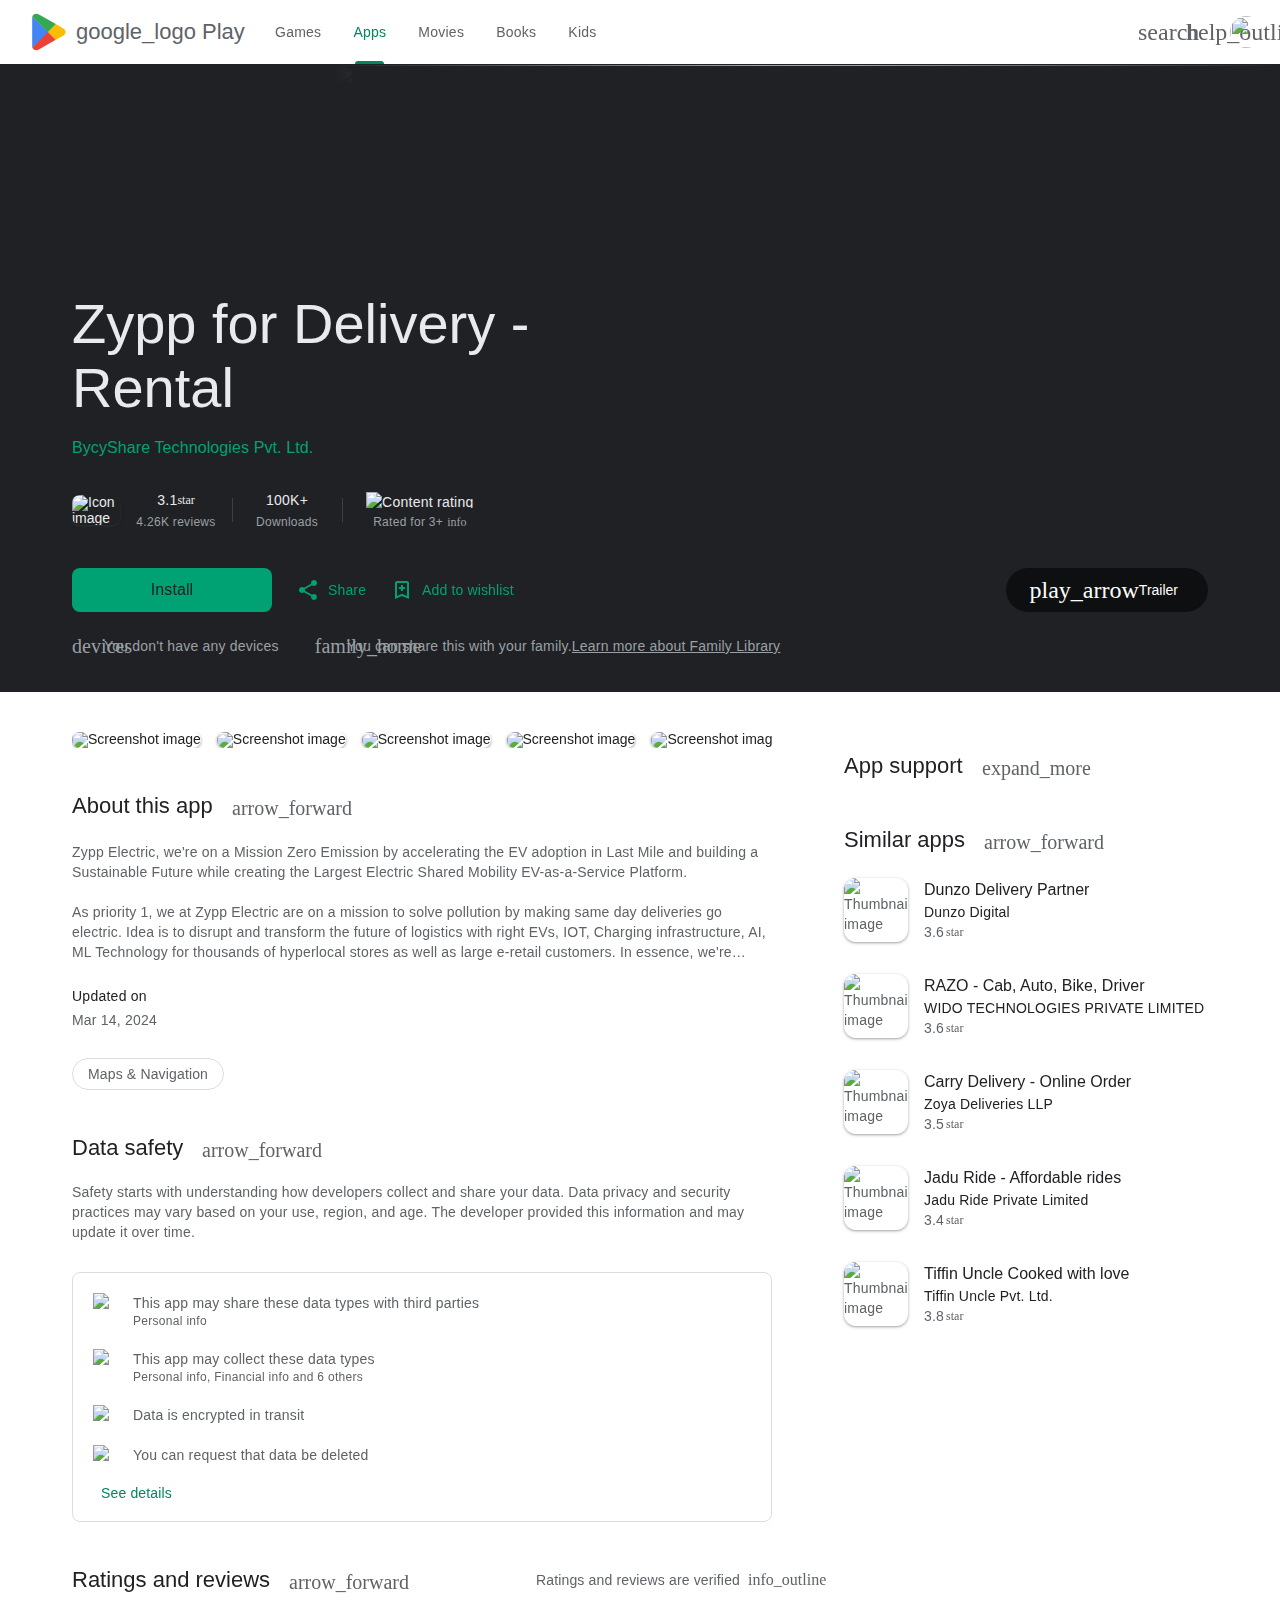
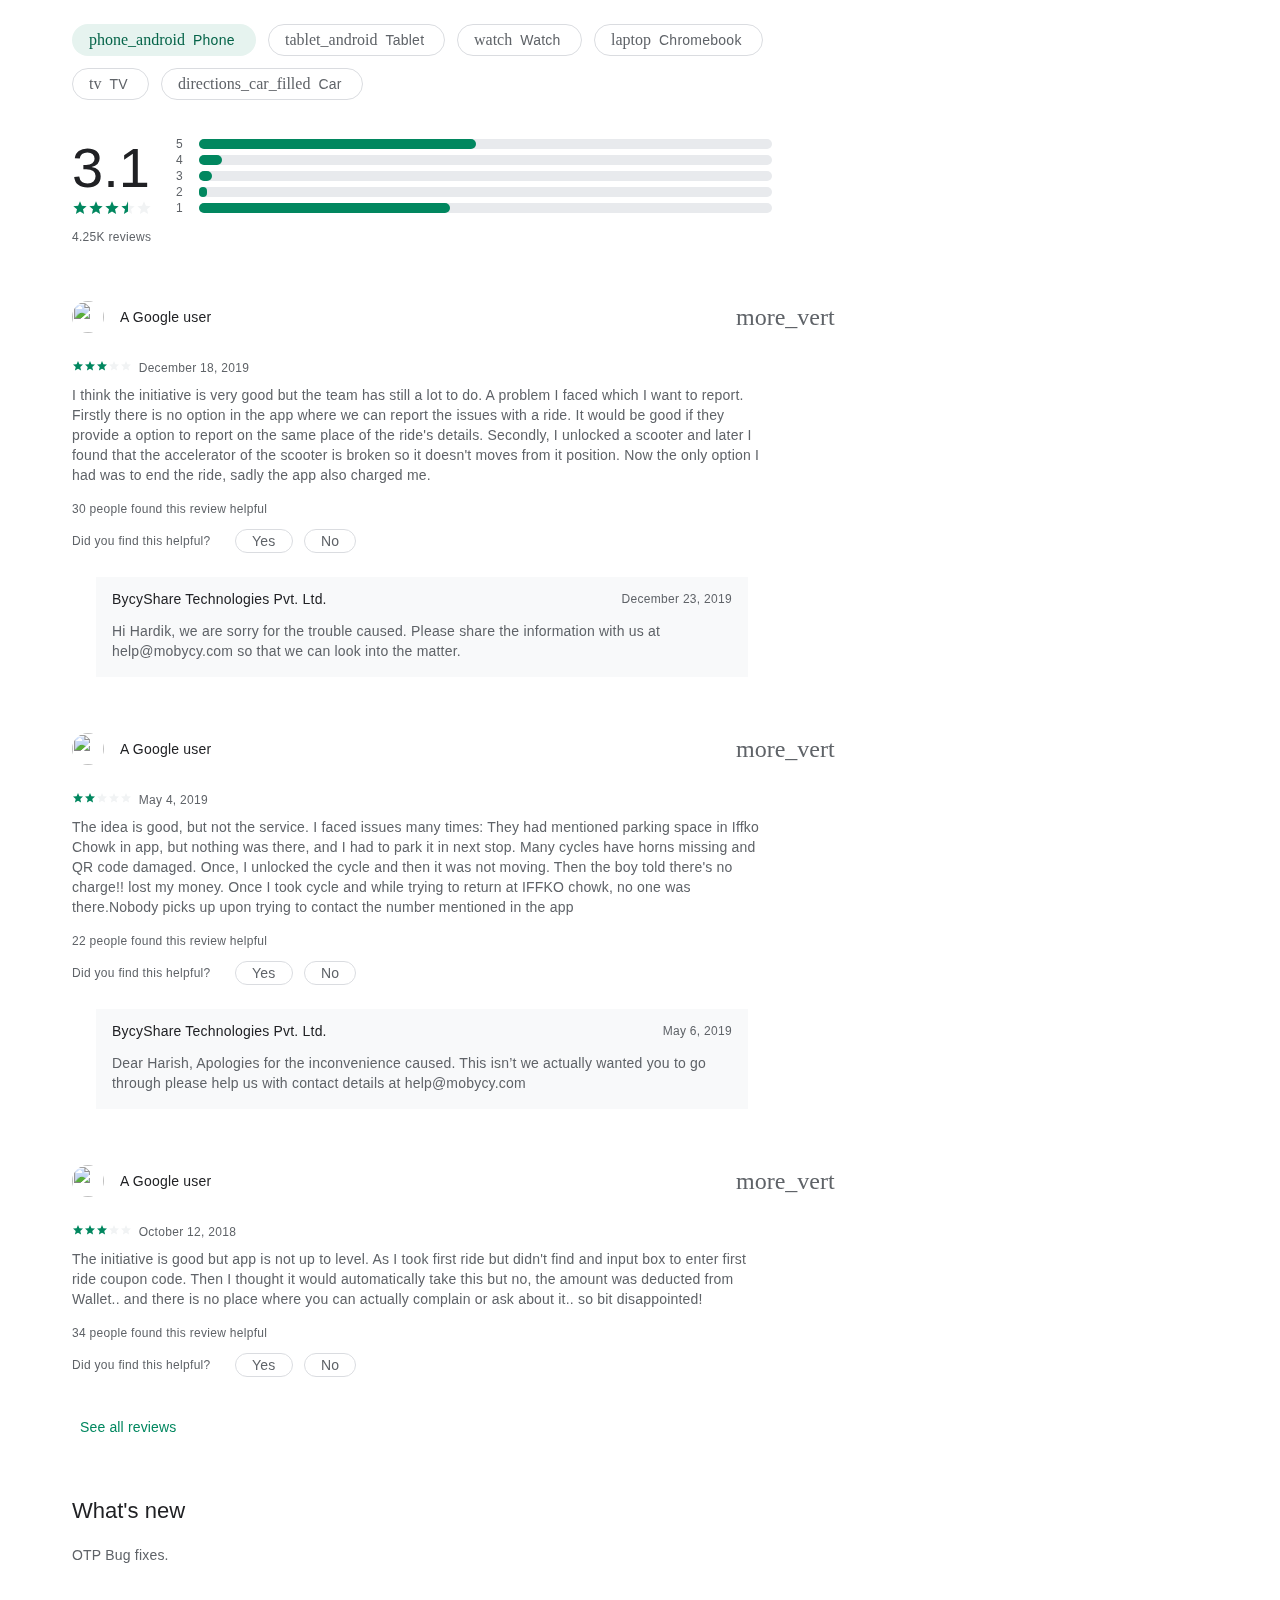
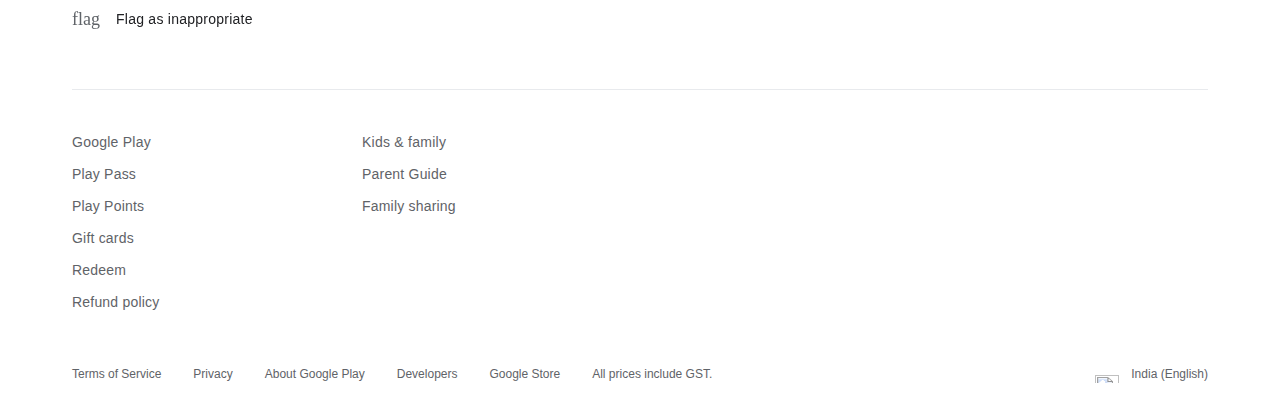
==== src/html/app.html @ de04dd95 "Everything but app" ====
<!doctype html><html lang="en" dir="ltr"><head><base href="https://play.google.com/"><meta name="referrer" content="origin"><meta name="viewport" content="width=device-width, initial-scale=1"><meta name="mobile-web-app-capable" content="yes"><meta name="apple-mobile-web-app-capable" content="yes"><meta name="google-site-verification" content="sBw2N8uateIzRr93vmFze5MF_35vMk5F1wG04L5JcJE"><meta name="google-site-verification" content="PJKdyVFC5jlu_l8Wo_hirJkhs1cmitmn44fgpOc3zFc"><link rel="search" href="/opensearch.xml" type="application/opensearchdescription+xml" title="Google Play"><link rel="shortcut icon" href="//www.gstatic.com/android/market_images/web/favicon_v3.ico"><script data-id="_gd" nonce="D7g25ZGy7Hga94529_ViwA">window.WIZ_global_data = {"AKEyDc":"%.@.[\"com.ncsoft.lineagem19\",\"com.ncsoft.lineage2m19\",\"com.ncsoft.bns2\",\"com.ncsoft.bns219\",\"com.ncsoft.lineage2mjp\",\"com.ncsoft.lineage2mtw\",\"com.ncsoft.lineagew\",\"com.ncsoft.lineage2mnu\",\"jp.co.ncjapan.janryumon\",\"jp.co.ncjapan.lineagem\",\"com.kakaogames.ares\",\"com.kakaogames.jpodin\",\"com.kakaogames.rom\",\"com.kakaogames.twodin\",\"com.miHoYo.bh3global\",\"com.miHoYo.bh3korea\",\"com.miHoYo.bh3oversea\",\"com.miHoYo.bh3rdJP\",\"com.miHoYo.bh3tw\",\"com.miHoYo.GenshinImpact\",\"com.sgra.dragon\",\"com.wemade.nightcrows\"]]","DMjf6c":true,"DpimGf":false,"EBQOHc":[],"EP1ykd":["/_/*","/covid19/exposurenotifications/select","/covid19/exposurenotifications/select/*","/exchange","/exchange/*","/store/ereview","/store/ereview/","/store/linkbuilder","/store/linkbuilder/","/store/movies/device","/store/movies/device/","/web/store/ereview","/web/store/ereview/","/web/store/linkbuilder","/web/store/linkbuilder/","/web/store/movies/device","/web/store/movies/device/"],"FdrFJe":"-7753889763738694820","G8C1sd":"%.@.[[true,null,1],null,[[null,[]]],null,null,null,null,[null,2],null,null,null,null,null,null,null,null,null,null,null,null,null,null,[1]],[null,[[null,[]]],null,null,[true]],[null,[[null,[]]],null,[true]],[null,[[null,[]]]],null,null,null,null,[[[null,[]]]],[[[null,[]]]]]","GWsdKe":"en","IjaTqd":"%.@.[\"addictive.bubble.shooter.merge.number.ball.puzzle\",\"air.Airship2\",\"air.EpicBattleFantasy5\",\"air.bg.lan.Monopoli\",\"air.br.com.buracopro.mobile\",\"air.br.com.cacheta.mobile\",\"air.br.com.chinchon.mobile\",\"air.br.com.domino.mobile\",\"air.br.com.megajogos.mobile\",\"air.br.com.parchis.mobile\",\"air.br.com.scala40.mobile\",\"air.br.com.sueca.mobile\",\"air.br.com.trucopro.mobile\",\"air.bwebmedia.ironingprincessdresses\",\"air.com.RustyLake.CubeEscapeBirthday\",\"air.com.RustyLake.CubeEscapeCase23\",\"air.com.RustyLake.CubeEscapeCollection\",\"air.com.RustyLake.CubeEscapeHarveysBox\",\"air.com.RustyLake.CubeEscapeParadox\",\"air.com.RustyLake.CubeEscapeSeasons\",\"air.com.RustyLake.CubeEscapeTheCave\",\"air.com.RustyLake.CubeEscapeTheatre\",\"air.com.RustyLake.SamsaraRoom\",\"air.com.aceviral.mutantfightingcup2\",\"air.com.and.games505.gemsofwar\",\"air.com.beachbumgammon\",\"air.com.buffalo_studios.newflashbingo\",\"air.com.come2play.backgammon\",\"air.com.darkdome.ghost.case\",\"air.com.darkdome.haunted.laia\",\"air.com.darkdome.unwanted.experiment\",\"air.com.dryginstudios.bioinc\",\"air.com.forteGames.svaraMobile\",\"air.com.gamebrain.hocus\",\"air.com.gamegos.mobile.cookingtale\",\"air.com.glidingdeer.bingodrivemobile\",\"air.com.kitchenscramble.goo\",\"air.com.mazniac.billie.zombie.attack\",\"air.com.mazniac.geraldine.return.witch\",\"air.com.mazniac.geraldine.small.door\",\"air.com.microcookinggames.miniburgers\",\"air.com.mmkgames.pisti\",\"air.com.neon.games.WBT\",\"air.com.noxgames.PuppetSoccer2014\",\"air.com.noxgames.PuppetSoccerChampions\",\"air.com.pipastudios.release.praiabingo\",\"air.com.pixelfederation.diggy\",\"air.com.playtika.slotomania\",\"air.com.qublix.forestrescue\",\"air.com.remivision.DreamlandStory\",\"air.com.shubi.LearnCNLW.english\",\"air.com.technotal.shinobiwarfare\",\"air.com.tutotoons.app.babyjungleanimalhairsalon.free\",\"air.com.tutotoons.app.powergirlssupercity.free\",\"air.com.tutotoons.app.sweetbabygirlchristmas2.free\",\"air.com.winkypinky.DragonEggsSurprise\",\"air.elbuhoboo.app\",\"air.jp.ne.hap.mom\",\"air.jp.ne.hap.purin\",\"air.mobi.mazniac.jig.ibai.saw.trap\",\"and.dinlygo.tripletile3d\",\"and.lihuhu.MTBall\",\"and.lihuhu.mahjong3d\",\"and.matchgames.matchtripletile\",\"and.matchgames.parking3d\",\"and.matchgames.zenblossom\",\"and.voxelcube.matchblock3d\",\"app.fourequalsten.fourequalsten_app\",\"app.fxroyalepro.com\",\"app.superkickoff\",\"apps.r.twothousandfortyeight\",\"art.color.planet.jigsaw.puzzle.online.free\",\"art.color.planet.paint.by.number.game.puzzle.free\",\"ata.kraken.singlecity\",\"au.com.metro.DumbWaysToDraw\",\"backgammon.classic.free.online.live.gamao\",\"balita.co.happykidsgame\",\"ball.color.racing.dancing.road.music.free\",\"ball.sort.water.color.hoop.stack.puzzle\",\"balls.arcadegame.bricks.breaker.stack.blast.ballz\",\"balls.arcademaker.bricks.breaker.brounce.ballz\",\"balls.arcademaker.bricks.breaker.brounce.ballz.puzzle\",\"balls.bricks.breaker.galaxy.shooter.striker\",\"balls.glow.bricks.breaker.bounce.ballz.crush.quest\",\"balls.glow.bricks.breaker.brounce.ballz.puzzle.free\",\"bazingagames.plato.ludo.esmfamil.mafia\",\"bg.xssoftware.ladypopular.fashionarena\",\"bibi.pet.games.abc\",\"bibi.pet.games.explorer.home\",\"billiards.shooting.ball.games\",\"bird.sort.puzzle.color.brain.sorting.animal.relax\",\"biz.arrowstar.funnyfood2\",\"biz.arrowstar.funnyfood4\",\"biz.arrowstar.funnyfooddressup\",\"block.jewel.game.classic\",\"block.puzzle.free.block.puzzle.wood\",\"block99.free.sudoku.puzzle.iq.test.game\",\"blockpuzzle.block.mergeblock.puzzle.tetri.numpuz\",\"blockpuzzle.jewel.diamond.puzzlegames\",\"blockpuzzle.jewel.puzzlegames\",\"blockpuzzle.jewelgames.jewelslegend\",\"blockpuzzle.wood.legend.jewel\",\"bold.card.tripeak.island.adventure.solitaire.klondike\",\"boomport.topwar\",\"bounce.Lifting.RainBow\",\"bounce.superbros.adventure.world\",\"bowling.master.club.free.android\",\"boys.coloring.book.painting.games\",\"bp.free.puzzle.game.mahjong.onet\",\"br.com.tapps.logicpic\",\"br.com.tapps.myicecreamtruck\",\"brownmonster.app.game.rushrallyremastereddemo\",\"bubble.shoot.bubbles.game.saga.world\",\"bubble.shoot.fruit.splash.game2\",\"bubble.shooter.pop.games.pet.rescue\",\"bubble.shooter.pop.puzzle.game\",\"bubbles.blaze\",\"bubbles.superme\",\"bubbleshooter.classic\",\"bubbleshooter.pb\",\"bubbleshooter.pop\",\"bubbleshooter.space\",\"bwebmedia.CookingGamesChef\",\"bwebmedia.puppys.first.caring.at.grooming.salon\",\"by.RedTower.a4horror\",\"by.alfasoft.HeavyTrucksWoodenPuzzles\",\"by.alfasoft.HolidayJigsawPuzzles\",\"by.dls.sunnybunnies.coloringbook\",\"by.redtower.A4aquaPrint\",\"by.vostraw.game.ru.keyboard\",\"ca.hyperhippo.adventureages\",\"ca.lbcstudios.hempire\",\"ca.roofdog.fishing\",\"ca.roofdog.pm3\",\"cafe.games.toddlers.and.kids\",\"car.games.toddlers.and.kids\",\"car.parking.games.master.jam.puzzle\",\"cards.game.solitaire.spider\",\"carnival.fair.food\",\"casino.games.slot.machines.free\",\"casual.match3.restaurant.town.matching.chef.quest\",\"casual.match3.theme.parks.puzzles\",\"cc.LionStudios.IdleFactory\",\"cc.bubble.adventure\",\"cc.lionstudios.mergelife\",\"checkers.online.board.games\",\"chessfriends.online.chess\",\"christmas.santa.match3.puzzle\",\"classic.bubble.shooter.game.bubbletower.legend\",\"classic.card.solitaire.pgmaker\",\"classic.klondike.solitaire.cardgame.patience.lite\",\"classic.wood.puzzle.games.blockpuzzle.free\",\"co.imba.archero\",\"co.northplay.ConductTHIS\",\"co.palang.QuizOfKingss\",\"co.tamatem.tarneeb\",\"co.touchapps.makeup_girls.lite\",\"co.uk.wixgames.ducklifeadventure\",\"color.hoop.stack.sort.puzzle\",\"color.sketch.art.puzzle\",\"com.ALPAKids.Hindi\",\"com.ALPAKids.Ukraine\",\"com.AkhirPekan.TotallyNotAccurateBattleSimulator\",\"com.Appgeneration.Sudoku\",\"com.ArtInGames.AirAttack2f\",\"com.BRAEVE.cafeterrace.google\",\"com.BRAEVE.secretmagicstory.google\",\"com.BS_Pias.twentynine\",\"com.BUNKERim.DC\",\"com.BeanstarGamesInc.WordGames\",\"com.Beelabs.qrf.kj3\",\"com.BigVillageStudio.PolygonDrift\",\"com.Bingo.MatchGame\",\"com.BlueShark.gp.MZombies\",\"com.Boomware.CafePanic\",\"com.Boomware.CinemaPanic2\",\"com.Borame.rainroom2.global\",\"com.Bow3.TheClaw\",\"com.BrainLadder.AmirzaGP\",\"com.BrainseedFactory.Typoman\",\"com.CherryPopGames.PoolNationClash\",\"com.CoinGame.CoinPusher\",\"com.ColdHours.IdleMiner\",\"com.CompilationKingdom.GolfKnight\",\"com.CoolAwesomeFun.KidsRacing\",\"com.CryptoGrounds.IdleResearch\",\"com.CubeCubeSports.Cubic234PlayerGames\",\"com.CybertaleProductions.UrbanDrugEmpire\",\"com.DCZT.AntistressAppRelaxationGames\",\"com.DDreamgames.Hoosegow\",\"com.DMAP.Ting\",\"com.DefaultCompany.FootballStriker\",\"com.DifLabs.Differences\",\"com.Dominoes.MyDominoGame\",\"com.Duotai.TileCrushMaster\",\"com.EducaGames.DinoTim\",\"com.Edugamus.CityPatrol\",\"com.Edujoy.supermarket\",\"com.Enixan.Homestead\",\"com.EternalStudio.GrassMaster\",\"com.EvoTApps.GameOfEvolution\",\"com.F4ntomGames.GeometryJump3D\",\"com.FDGEntertainment.BananaKongBlast.gp\",\"com.FDGEntertainment.CoverOrange1.gp\",\"com.FDGEntertainment.CoverOrange2.gp\",\"com.Flanne.MinutesTillDawn.roguelike.shooting.fr.gp\",\"com.FlorianVanStrien.circloO_2\",\"com.FlutterBeamStd.PocketZone\",\"com.FortuneMine.CuisineMaster\",\"com.Frasinapp.waterfountain\",\"com.FryosStudios.Ratio\",\"com.GCenter.Defense.Legend3\",\"com.GMA.Ball.Sort.Puzzle\",\"com.GameValleyStudios.Extremesmashracing\",\"com.GameiFun.PragnantMomTwinsbabycare\",\"com.GaramDev.com.unity.stickmangladiator.mobile2D\",\"com.GeorgeBatchelor.BirdAlone\",\"com.Ghoulkiss.MonsterGirlMaker2\",\"com.GlowUpGames.HellaFancy\",\"com.HT93Studio.AnimalConnect\",\"com.HT93Studio.BlockSlide\",\"com.HT93Studio.ClassicPuzzle\",\"com.HangXunSpace.combinechess\",\"com.HaugLand.AirportPRG\",\"com.Heyworks.PocketTroopsVK\",\"com.Hippo.GoodMorning\",\"com.Hippo.XmasCalendar2\",\"com.HomeNetGames.HexHeroes\",\"com.HomeNetGames.Pirates2\",\"com.HomeNetGames.Shogun\",\"com.HomeNetGames.ZombieDefense\",\"com.IcaGames.Guatoca\",\"com.IdleFriday.Automatoys\",\"com.IvanKovalov.quadline.android\",\"com.JAKEL33T.ORE\",\"com.JESoftware.LastHopeTD\",\"com.JFH.EmojiQuizFootball\",\"com.JFH.GuessTheFootballTeam\",\"com.JamieParish.TheWanderer\",\"com.JetToast.BlockyFarm\",\"com.Jiffycrew.LostPages\",\"com.JindoBlu.Antistress\",\"com.JindoBlu.FourPlayers\",\"com.JoseVarela.DominenEspaol\",\"com.KachsonDev.KicktheKarlson\",\"com.KidsGames.SuperHippo\",\"com.KonsoleKingz.BlackSpades\",\"com.KyuzanInc.Eggrypt\",\"com.LoopGames.Blast\",\"com.LoopGames.Domino\",\"com.LoopGames.Freecell\",\"com.LoopGames.Hexa\",\"com.LoopGames.Solitaire\",\"com.LoopGames.Yatzy\",\"com.LoopGames.game2048\",\"com.Love.Story.Games.ChatLinx\",\"com.Love.Story.Games.Kissed.Billionaire\",\"com.MadoGames.MoonStory\",\"com.MaqnaInteractive.MussoumanoGame\",\"com.MarsalBermain.Baby.Games.Kids.Learning.Animal\",\"com.MatchPuzzle.Tile.CashGameRewards.WinMoney\",\"com.MobileSportsTime.MiniGolfEldoradoGolfCourse\",\"com.MoneyBingo.LuckyRewards.CashGame.BigWinner\",\"com.NNGames.starchef_2\",\"com.Nanali.ForestIsland\",\"com.NikSanTech.FireDots3D\",\"com.Nussygame.Buriedbornes\",\"com.OOZOOGORAE.CharacterLife\",\"com.OOZOOGORAE.CharacterMaker\",\"com.Oryugen.WorldOfPrandisBeta\",\"com.OsOs.TinyArchers\",\"com.Owings.ArrowWar\",\"com.PSVStudio.BarboskinsCooking\",\"com.PSVStudio.BarboskinsInTheSupermarket\",\"com.PSVStudio.BirthdayParty\",\"com.PSVStudio.HippoRailwayStation\",\"com.PSVStudio.Pooches.dentist\",\"com.PalmConceptStudio.Rabia\",\"com.ParallelSpace.Cerberus\",\"com.PepiPlay.PepiHospital\",\"com.PepiPlay.PepiShopping\",\"com.Per.DiscGolf\",\"com.Pictiviagaming.KidsAlefba\",\"com.PoxelStudios.DudeTheftAuto\",\"com.PrimeStudio.Match3DMasterMatchingLoot\",\"com.PuzzleConnect.ConnectAnimalClassic\",\"com.PuzzlePoint.Tropicmania\",\"com.QmzApps.LifeStory\",\"com.RastleksGames.MergeFighters\",\"com.ReturnTrue.DC2\",\"com.RocketGames.ClassicSlots\",\"com.Romanbard.Jumo\",\"com.SNG.Pool.Billiard\",\"com.SNG.Solitaire.Free\",\"com.Scordisc.TopFashionStyleDesigner\",\"com.Seriously.BestFiends\",\"com.ShondurasInc.AdleysPlaySpace\",\"com.ShondurasInc.UnicornCatch\",\"com.ShortCircuitStudio.TeenyTinyTown\",\"com.SimpleBitStudios.TrenchWarfare1917\",\"com.SimplePlay.SimpleDomino\",\"com.SolidAppsInc.LipstickMakeupGame\",\"com.SomaStudio.RouletteDentistCroco\",\"com.SortingBall.ColorBallSortPuzzle\",\"com.StellarWind.StellarWindIdle\",\"com.StudioPango.StoryTime\",\"com.SwellGames.IdleMonsterTDEvolved\",\"com.TanApps.FindTheDifferences500_2\",\"com.TapTapTales.Octonauts\",\"com.TechTreeGames.IdleBrickBreaker\",\"com.TechTreeGames.Wordle\",\"com.TeletowerStudios.LumberjackChallenge\",\"com.TendaGames.NewNinjaRaidenRevenge\",\"com.TikGames.DominoMaster\",\"com.TiniGame.UnblockPuzzleSudoku\",\"com.TironiumTech.IdlePlanetMiner\",\"com.TopPuzzleGame.BlockPuzzleClassic\",\"com.Transport.Idle\",\"com.TreetopCrew.EarthInc\",\"com.TreetopCrew.VirtualBeggar\",\"com.TrofyGames.DroneAttackSRP\",\"com.TwoPlayerGames.MindGames\",\"com.UliaFisher.SmartKid\",\"com.VKGames.LGBTFlags\",\"com.VRStudio.catchup\",\"com.WildSoda.MineSurvival\",\"com.WildWorks.AnimalJamPlayWild\",\"com.YazeedSabilDesigns.Hareeg\",\"com.YoStarEN.Arknights\",\"com.YoStarJP.Arknights\",\"com.YoStarKR.Arknights\",\"com.YovoGames.Wedding\",\"com.YovoGames.babyCare2\",\"com.YovoGames.build\",\"com.YovoGames.burger\",\"com.YovoGames.carRepair5\",\"com.YovoGames.carWash11\",\"com.YovoGames.carWash9\",\"com.YovoGames.carwash4\",\"com.YovoGames.dentist3\",\"com.YovoGames.doctorVet\",\"com.YovoGames.dressUp\",\"com.YovoGames.farm5\",\"com.YovoGames.hair5\",\"com.YovoGames.kidsBus\",\"com.YovoGames.kindergarten3\",\"com.YovoGames.ment\",\"com.YovoGames.paintinganimals\",\"com.ZelioGames.IdleStreamer\",\"com.a25apps.HillClimber\",\"com.aaaudi.justblock\",\"com.aanz.ludo.online.multiplayer.offlineludo\",\"com.abbyistudiofungames.joypaintingcolorbynumbers\",\"com.abocado.abocado\",\"com.absolutist.petbox\",\"com.acdsldgs.aceprotp\",\"com.ace.global\",\"com.aceviral.battleroyalerun\",\"com.acgame.app.cubemaster\",\"com.acidgreengames.bingo\",\"com.acngmhzc.tw\",\"com.actionfit.athena\",\"com.actionfit.atlantis\",\"com.actionfit.blocktilepuzzle\",\"com.actionfit.ghostship.jewel.match\",\"com.actionfit.moderntimes\",\"com.actionfit.sword\",\"com.addictive.empire.clash.conquest\",\"com.addictive.strategy.tower\",\"com.addictive.wood.block.puzzle.games\",\"com.addswhilessuffers.binds\",\"com.adult.coloring.book.pages\",\"com.adventure.miner\",\"com.adventureislands.heartstar\",\"com.aemobile.games.casino\",\"com.aerilys.basketball.twentyone\",\"com.afgame.app.poolball\",\"com.aflatoon.toddlergames\",\"com.afterverse.afterme\",\"com.agedstudio.blockpuzzlejewel.games\",\"com.agedstudio.card.solitaire.collection.classic\",\"com.agedstudio.tileconnect.classic.puzzlematch\",\"com.agedstudio.wood.block.puzzle.sudoku.game\",\"com.agedstudio.word.puzzle.chengyudaren\",\"com.ageofeternity.global\",\"com.ago.stickman.shinobi.fighting\",\"com.ahoiii.FieteWorld\",\"com.ahoygames.Okey101\",\"com.aigrind.skylore\",\"com.aigrind.warspear\",\"com.airapport.farm.mine.idle.ludumdare48\",\"com.airapport.idletowerbuilder\",\"com.airstrikesquadron.galaxyshooteralien\",\"com.ajgame.app.picsword\",\"com.ak.poker\",\"com.akiwy.wordsearchpictures\",\"com.akpublish.zombie\",\"com.aladinfun.clashofsky_th_pig\",\"com.alegrium.cong2\",\"com.alicegames.idle.rpg.battler\",\"com.alienshooter.galaxy.attack2\",\"com.alimastudios.nursery\",\"com.allstarunion.bap\",\"com.allstarunion.nod\",\"com.almagames.snoring\",\"com.alper.batak.hd.pro\",\"com.alper.batakhdpro.online\",\"com.alper.hoskinhd\",\"com.alper.okey101.hd\",\"com.alper.pistihd\",\"com.alpg.bingo\",\"com.alphaquest.nauticallife\",\"com.alphaquest.pet\",\"com.amayasoft.bookstorem4.en\",\"com.amayasoft.bookstorem4.ru\",\"com.amayasoft.cars.kids.racing.toddlers.garage.game\",\"com.amayasoft.cars.kids.toddlers.garage.game\",\"com.amayasoft.dinosaur.games.little.kids.toddlers\",\"com.amayasoft.dinosaurs.educational.games.kids.toddlers\",\"com.amayasoft.toddler.kids.coloring.game.boys.girls.color\",\"com.amayasoft.toddler.kids.games.boys.girls.boat\",\"com.amayasoft.toddler.kids.games.boys.girls.shapes\",\"com.amrita.emperor\",\"com.amtgames.strategy.battle.galaxy\",\"com.ancobrothers.iRich\",\"com.and.miyo.fantasystylist\",\"com.and.td.zombies.prision\",\"com.and.wareternal\",\"com.andoku.three.gp\",\"com.andromedagames.pool2018free\",\"com.andron.crosswords2\",\"com.angeldigitalarts.omithetrumps\",\"com.animal.match.pikachu\",\"com.anino.battleslots\",\"com.anloft.bulmacahane\",\"com.anxiousottergames.spacefarmer\",\"com.aof.game\",\"com.apm2studio.blogger\",\"com.apm2studio.chatgame\",\"com.apnax.wordsnack\",\"com.apollogames.wordle\",\"com.app.pinballs\",\"com.appbond.the100roomix\",\"com.appbond.the100roomv\",\"com.appbond.the100roomvi\",\"com.appbond.the100roomvii\",\"com.appbond.the100roomviii\",\"com.appbond.the100roomxii\",\"com.appbond.the100roomxiv\",\"com.appbond.the100roomxv\",\"com.appcup.hero\",\"com.appfamily.PegPuzzle2\",\"com.appgame7.bubble.shooter.free\",\"com.appgame7.bubbleshooterlegend.free\",\"com.appgame7.fruitslegend2\",\"com.appgame7.toytapfever.free\",\"com.appindia.ludo\",\"com.applife.mergedecor\",\"com.appon.carrom\",\"com.appon.cookingstar\",\"com.appplus.idolstarGooglePlay\",\"com.appquiz.Baby_Phone\",\"com.appquiz.baby.ballons\",\"com.apprope.tilemansion\",\"com.apps2us.slither.slink.io\",\"com.appsbergman.celulareducacional\",\"com.appsbergman.cores\",\"com.appsdevgames.spy\",\"com.appsorama.kleptocats\",\"com.appynation.puzzlepage\",\"com.appynation.wbpc\",\"com.aquiris.horizonchase\",\"com.archison.randomadventureroguelike\",\"com.arcsys.tictactoe\",\"com.ariel.pocketbees\",\"com.ariel.zanyants\",\"com.arkadium.mahjongdimensions2\",\"com.arna.falafel\",\"com.art.color.paint.by.number.coloringbook\",\"com.asanteegames.magicrampage\",\"com.aseemsalim.puzzlesolver.rcs\",\"com.atgame.app.dicejigsaw\",\"com.atrilliongames.chessnew\",\"com.auer.dawnbreak.trial.single.player.free\",\"com.autumninteractive.myrummy\",\"com.avector.itw.itwmj16hd\",\"com.avokiddo.games.thinkrolls_kings_and_queens\",\"com.awardsmediagroup.diananovelsnew\",\"com.awardsmediagroup.dianascity\",\"com.awardsmediagroup.dianaszoo\",\"com.azgame.app.poolcity\",\"com.azurgames.ZombieMaster\",\"com.azurgames.stackball\",\"com.azurinteractive.animalsevolution\",\"com.bag.farm.day.village.farming.games\",\"com.bailieng\",\"com.balance.royal.blast\",\"com.ball.pool.nation.billiards\",\"com.ball.sortout.puzzle.game\",\"com.balloonisland.ultimatejewel\",\"com.balls.crush.bricks.breaker.quest.puzzle.free\",\"com.ballsort.sortit2d.ballpuzzle\",\"com.balysv.loop\",\"com.bandagames.mpuzzle.gp\",\"com.bandainamcoent.dblegends_jp\",\"com.bandainamcoent.dblegends_ww\",\"com.bandainamcoent.saoif\",\"com.bandainamcoent.saoifww\",\"com.bandainamcoent.tensuramrkrelease\",\"com.bandainamcoent.tensuramrkww\",\"com.baramgames.coloringhouses\",\"com.baseball.club.pvp.tournament\",\"com.basile.kungfuragdoll\",\"com.basketball.diamond.hoop\",\"com.bastion.archers\",\"com.battle1990.supertank.free\",\"com.bbtv.odd1sout\",\"com.beachbum.domino\",\"com.beansprites.mainstreetbigvacation\",\"com.beansprites.mainstreetpetsFREE\",\"com.beansprites.mybabycareFREE\",\"com.beansprites.mypretendairportFREE\",\"com.beansprites.mypretenddaycareFREE\",\"com.beansprites.mypretendfairytaleFREE\",\"com.beansprites.mypretendhomenewFREE\",\"com.beansprites.mypretendhospital\",\"com.beansprites.mypretendmansionFREE\",\"com.beansprites.mypretendpreschool\",\"com.beansprites.mypretendwaterparkFREE\",\"com.beansprites.richgirlsclubFREE\",\"com.beansprites.xmaseveparty\",\"com.beatfun.jungle.running.game\",\"com.beauty.salon.girl.makeup.game.gp\",\"com.bebi.family.baby.games.mg2\",\"com.bedrill.quiz.flags.capitals\",\"com.beermoneygames.demolition3\",\"com.behefun.homemhmg\",\"com.belkatechnologies.clockmaker\",\"com.bengigi.runcowrun\",\"com.bergman.lerecontar\",\"com.best.wordsearch.free\",\"com.bestheart.gemsjewels.junglepuzzlegame\",\"com.bestkidgames.animalspuzzles\",\"com.bethsoft.falloutshelter\",\"com.bethsoft.ubu\",\"com.betis.wordfortunewheel\",\"com.betterforsol.solitaire.card.games.free\",\"com.beyondthegame.furnish.home.games.homescapes.life.ocd\",\"com.bfa.battlelines\",\"com.bgf.merge\",\"com.bhgames.batakonline\",\"com.bhoos.marriage\",\"com.bibiboom.idleshelter\",\"com.bible.verse.word.search.game\",\"com.bible.wordsearch.crossword.puzzle.games\",\"com.bibogames.tileconnect.puzzle\",\"com.big.summerwheelie\",\"com.bigc.block.soduku\",\"com.bigc.solitaire.spider\",\"com.bigcake.android.bpdaily\",\"com.bigcake.android.cardmaster\",\"com.bigcake.android.colorblock\",\"com.bigcake.android.dicemerge\",\"com.bigcake.android.mergepuzzle\",\"com.bigcake.android.solitairedaily\",\"com.bigcake.paint.color.number\",\"com.bigcool.puzzle.bubblehomedesign\",\"com.bigcool.puzzle.bubbleshooterkingdom\",\"com.bigcool.puzzle.designblast\",\"com.bigcool.puzzle.fruitdiary2\",\"com.bigcool.puzzle.jewel\",\"com.bigduckgames.flowbridges\",\"com.bigduckgames.flowhexes\",\"com.bigjam.pixaw\",\"com.biglemon.cookingjoy\",\"com.bigstarkids.wordtower\",\"com.bigstarkids.wordtravel\",\"com.bigstarkids.wordtravelspanish\",\"com.biimgames.solorpgoraclebasic\",\"com.billyadventure\",\"com.bimiboo.adventure\",\"com.bimiboo.colors\",\"com.bimiboo.drawing\",\"com.bimiboo.kids.puzzles\",\"com.bimiboo.numbers\",\"com.bimiboo.phone\",\"com.bimiboo.puzzles\",\"com.bimiboo.runner\",\"com.bimiboo.tunes\",\"com.bingo.blaze.free\",\"com.bingo.games.ukbingo.offline\",\"com.bingo.money.clash.cash.game.cashout\",\"com.bingo.westclash\",\"com.bingo.wild.android\",\"com.binhxapxam\",\"com.binibambini.MiniABCLite\",\"com.binibambini.MiniLite\",\"com.binibambini.abc\",\"com.binibambini.drawabc\",\"com.binibambini.minidancing\",\"com.birdsort.color.puzzlegames\",\"com.birdsort.color.sortpuzzle\",\"com.birdsort.colorpuzzle\",\"com.bitmango.go.blockhexapuzzle\",\"com.bitmango.go.blockpuzzlejewelhexamaster\",\"com.bitmango.go.bubblepop\",\"com.bitmango.go.bunnypopbubble\",\"com.bitmango.go.fruitsmaniamatch3\",\"com.bitmango.go.jewelmatchking\",\"com.bitmango.go.jewelsmagicmysterymatch3\",\"com.bitmango.go.linepuzzlepipeart\",\"com.bitmango.go.lollipop2match3\",\"com.bitmango.go.lollipoplinkmatch\",\"com.bitmango.go.lollipopmatch3\",\"com.bitmango.go.mahjongsolitaireclassic\",\"com.bitmango.go.mergeblockstarfinders\",\"com.bitmango.go.spidersolitairekingdom\",\"com.bitmango.go.stringart\",\"com.bitmango.go.unblockcasual\",\"com.bitmango.go.wordcookiescross\",\"com.bitzooma.blackborderdemo\",\"com.black.jack.classic.free\",\"com.blackbean.barbie.fashion.makeup.dress.beauty\",\"com.blackbean.coloring.babies.book.painting.baby\",\"com.blackbean.tinypuzzle\",\"com.blackcaviargames.samediresidence\",\"com.blackcircleapps.halloweenbingo\",\"com.blackcircleapps.tropicalbingo\",\"com.blackjack.casino.card.solitaire\",\"com.blackout.backgammon\",\"com.blackout.connect\",\"com.blackout.cube\",\"com.blackout.diff\",\"com.blackout.gin\",\"com.blackout.marble\",\"com.blackout.match3\",\"com.blackout.match3d\",\"com.blackout.pop\",\"com.blackout.season\",\"com.blackout.spades\",\"com.blackzen.BingoMania\",\"com.blancozone.dlssr.gp\",\"com.blazer.BubbleBZone\",\"com.blindflugstudios.firststrike.free\",\"com.bling.bitcoinblocks\",\"com.bling.bitcoinfoodfight\",\"com.bling.bitcoinpop\",\"com.bling.ethereumblast\",\"com.blingblinggames.antcolony\",\"com.block.brickbreakermaster\",\"com.block.puzzle.classic.free.block.puzzle.retro\",\"com.block.puzzle.game.hippo.uc\",\"com.block.puzzle.more\",\"com.blockmerge.technology\",\"com.blockpuzzle.classicbrickgames\",\"com.blockpuzzle.games.puzzle.jewel\",\"com.blockpuzzle.jewel.blockjpuzzle\",\"com.blockpuzzle.jewel.diamond\",\"com.blockpuzzle.jewelsudoku.puzzlejewels\",\"com.blockpuzzle.jigsaw.puzzles.brain.offline\",\"com.bloop.food\",\"com.blotclubam.bazarblot\",\"com.blowfire.wildclassic\",\"com.blu.cups\",\"com.bluedot.fireworks\",\"com.bluegames.StyledollBrand\",\"com.bluembo.superpug\",\"com.blustar.lysn.usgp\",\"com.blyts.chinchon\",\"com.blyts.nobodiesafterdeath\",\"com.boardworld\",\"com.bombayplay.CardCrack\",\"com.bonbongame.cake.chef.restaurant.games\",\"com.bonbongame.doctors.care.hospital.kids.games\",\"com.bonbongame.two.player.cool.math.games.online\",\"com.boombitgames.ArcheryClubTournament\",\"com.boombitgames.BridgeLowpoly\",\"com.boombitgames.Dartsy\",\"com.boombitgames.IdlePolyCarFactory\",\"com.boomdrag.devtycoon2\",\"com.boomegg.nineke\",\"com.boundless.jawaker\",\"com.boyagames.fishing\",\"com.brain.game.word.quiz\",\"com.brain.jewel.block.Dropdom.puzzle\",\"com.braindom\",\"com.braindom2riddle\",\"com.brandedbrothers.memogame\",\"com.braveknight.quiz02\",\"com.brgame.studiobls.gameb.win2\",\"com.brick.breaker.ball.shooting.blast\",\"com.bricksbreaker.balls.crusher.bricks\",\"com.bricksbreaker.crusher.zombie.decor\",\"com.brusgames.kingofcrusaderstrongholds\",\"com.btech.cafe.boba\",\"com.bubble.shooter.boom.star.games\",\"com.bubble.shooter.pop.shooting.free\",\"com.bubblepop.cannon.puzzle\",\"com.bubblepop3dshooter.bubblegame\",\"com.bubbleshooter.mania.blast.puzzle.free\",\"com.bubbleshooter.origin.classic.puzzle\",\"com.bubbleshooter.superharvest\",\"com.bubblesort.puzzle\",\"com.budgestudios.BarbieMagicalFashion\",\"com.budgestudios.CaillouGoodNight\",\"com.budgestudios.ChuggingtonReadyToBuild\",\"com.budgestudios.CrayolaColorfulCreatures_google\",\"com.budgestudios.CrayolaJewelryParty\",\"com.budgestudios.CrayolaNailParty\",\"com.budgestudios.HelloKittyLunchBox\",\"com.budgestudios.MissHollywood2\",\"com.budgestudios.MissHollywoodLightsCameraFashion\",\"com.budgestudios.MyLittlePonyHarmonyQuest\",\"com.budgestudios.SmurfsBakery\",\"com.budgestudios.StrawberryShortcakeBakeShare\",\"com.budgestudios.StrawberryShortcakeBerryfestParty\",\"com.budgestudios.StrawberryShortcakeCandyGarden\",\"com.budgestudios.StrawberryShortcakeDressUpDreams\",\"com.budgestudios.StrawberryShortcakeFoodFair\",\"com.budgestudios.StrawberryShortcakePocketLockets\",\"com.budgestudios.StrawberryShortcakePuppyPalace\",\"com.budgestudios.TransformersRescueBotsHeroAdventures\",\"com.budgestudios.googleplay.MyLittlePonyMLG\",\"com.budgestudios.googleplay.MyLittlePonyPocketPonies\",\"com.budgestudios.googleplay.MyLittlePonyRainbowRunners\",\"com.budgestudios.googleplay.PawPatrolRescueWorld\",\"com.budgestudios.googleplay.ThomasAndFriendsMagicalTracks\",\"com.budgestudios.googleplay.budgegametime\",\"com.budgestudios.googleplay.hellokittyfashionstar\",\"com.budgestudios.ludorum.chuggington\",\"com.buffstudio.sevendays_free\",\"com.buffstudio.uwofficefree\",\"com.bum.bum.phat\",\"com.business.board.dice.game.crazypoly.monopoli\",\"com.butterboxgames.carrom\",\"com.butterflysort.color.sortpuzzle\",\"com.buzzpowder.gostop_basic\",\"com.bws\",\"com.byte3d.teenpatti\",\"com.byteghoul.grimdefender\",\"com.bytwice.familyportrait\",\"com.byv.TheCatapult\",\"com.byv.TheCatapult2\",\"com.cabra.games.merge.dinos\",\"com.callbreak.hippo\",\"com.callbreak.three\",\"com.calucky.studio.zumble.luxor\",\"com.candy.bomb.crush.free\",\"com.candy.sweet.legend.free\",\"com.candybots.cars.trucks.kid.junior.learning\",\"com.candygrill.oscarslots\",\"com.candylegend.legend\",\"com.candyrufusgames.survivalcraft2trial\",\"com.candytown.juicycandyblock\",\"com.candywriter.catlife\",\"com.canvasmob.puzzle\",\"com.canvasmob.rollballpuzzle\",\"com.car.parking.master.puzzle.truck.games\",\"com.caracolu.alterego\",\"com.cardgame.collection.fishdom\",\"com.cardgame.klondike.solitaire.classic.freecell.basic\",\"com.cardgame.solitaire\",\"com.cardgames.classic.solitaire\",\"com.caretgames.rebirth.kr\",\"com.carolgames.gxb\",\"com.carromboard.carrompoolcarromboardgame\",\"com.casino.slots.bingo.poker.free.jackpot.spins\",\"com.casual.candy.story.crush.puzzle.madness\",\"com.casualino.vipremi\",\"com.casualjoygames.happymergehome\",\"com.casualjoygames.healthyhospital\",\"com.catchycoconutgames.idlemailtycoon\",\"com.catdaddy.cat22\",\"com.cats.hospital_injections\",\"com.cats.pirate_adventures\",\"com.catstudio.littlesoldiers\",\"com.cbssports.fantasy.franchisebasketball2018\",\"com.cdt.game234.player\",\"com.cec.skateuniverse2022\",\"com.cedar.tropical.forest.match3.story\",\"com.celticspear.blackies\",\"com.centurygames.idlecourier\",\"com.ceydigital.oombigame\",\"com.cg.fishing\",\"com.champion.cubes\",\"com.chargedmonkey.whatthehen\",\"com.chazun.quordle\",\"com.cherrylee.tienlen_multiplatformnz\",\"com.cherrylee.tusac_multiplatform\",\"com.chess\",\"com.chess.strategy.boardgame\",\"com.chessimprovement.chessis\",\"com.chicken.shooter.galaxyattack.space.invader\",\"com.chillyroom.xenocmd\",\"com.chinesechess.xiangqi.battle\",\"com.chopperkhan.stickmansurvival\",\"com.chopperkhan.stickmansurvival2\",\"com.chris.hyperrace\",\"com.cibgHippo.Babyshop\",\"com.cig.chineseparents.gp\",\"com.citrusjoy.trojan\",\"com.citybay.farming.citybuilding\",\"com.citybuilding.newcity\",\"com.classic.jigsaw.puzzles.games\",\"com.classicshadow.newadventurer\",\"com.cle.dy.soulseeker6\",\"com.clever.wordsbattle\",\"com.cloudycastlegames.wordline\",\"com.coba.xiangqiclassic.android\",\"com.cobby.lonelysurvivor\",\"com.cocoplay.carebears\",\"com.cocoplay.cocoballerina\",\"com.cocoplay.cocoboo\",\"com.cocoplay.cocobunny\",\"com.cocoplay.cocohiphop\",\"com.cocoplay.cocopuppy\",\"com.cocoplay.dance.clash.two\",\"com.cocoplay.icewedding\",\"com.codigames.idle.barber.shop.empire.tycoon\",\"com.codigames.university.empire.idle.tycoon\",\"com.coffeestain.huntdown\",\"com.coisorama.noirmony\",\"com.coldapp.at50rooms1\",\"com.coldapp.at50rooms2\",\"com.coldapp.hometownadventure\",\"com.coldfiregames.idle.casino.tycoon\",\"com.colorballblast.ballblast.cannon.bomber\",\"com.colorgame.CookingStarChef\",\"com.colorgame.tastykitchen\",\"com.coloring.halloween\",\"com.colossi.survival.gladiators\",\"com.colossi.survival.samurai\",\"com.com2us.chronicles.android.google.kr.normal\",\"com.com2us.chronicles.android.google.us.normal\",\"com.com2us.futurecpb.android.google.global.normal\",\"com.com2us.smon.normal.freefull.google.kr.android.common\",\"com.companyname.TrenchAssault\",\"com.concretesoftware.idlegamearcade\",\"com.conquianvamos.play\",\"com.constellasys.crazyeights\",\"com.cookapps.aimees.interiors.home.design.aimeesinteriors\",\"com.cookapps.beagles.ng003\",\"com.cookapps.buggle2m\",\"com.cookapps.caribbeanlife\",\"com.cookapps.ff.hotelrenovation\",\"com.cookapps.ff.worldtrip\",\"com.cookapps.garden.life.home.design.gardenlife\",\"com.cookapps.homecooking\",\"com.cookapps.housemakeover\",\"com.cookapps.milliondollarinterior\",\"com.cookapps.mylotterydreamhome\",\"com.cookapps.myperfecthouse\",\"com.cookapps.playgrounds.ff.aliceblast\",\"com.cookapps.staycation.makeover\",\"com.cookiecrush.legend\",\"com.cooking.bingo.ldkwh\",\"com.cooking.games.fever.food.city.craze.dream\",\"com.cookingchef.kitchen.free\",\"com.cookingrush.fever.madnessrestaurant\",\"com.cookingwithlevels.cooking.trend\",\"com.cookingworld.chef.craze.fever.dinner\",\"com.coorangar.corah\",\"com.cooyostudio.marble.blast.lite\",\"com.coreupapps.azbulsoz\",\"com.cosmo.candybomb.free\",\"com.cosmo.cube.blast.adventure.free\",\"com.cowbeans.shootingsurvival\",\"com.crayolallc.crayola_create_and_play\",\"com.crazy.cooking.diner.chef.restaurant.fever\",\"com.crazy.cooking.game.chef.cook.madness\",\"com.crazy.dragon.hokm\",\"com.crazy.letter.wordsearch\",\"com.crazygames.cyberdino\",\"com.crazylabs.horse.rider\",\"com.crazylabs.jojo.siwa\",\"com.crazylabs.lady.bug\",\"com.crazylabs.my.horse.stories.two\",\"com.crazylabs.sausage.io\",\"com.crazylabs.soap.cutting\",\"com.creativejoy.jewelsancient\",\"com.creativejoy.jewelsancient2\",\"com.creativejoy.jewelsblock\",\"com.creativejoy.ru.jewelancienttemple\",\"com.creaturecorp.supermarketcashier.android\",\"com.creetgames.CookingCup\",\"com.crescentmoongames.thatsacow\",\"com.crescentshine.monsterra\",\"com.crossfield.bingotreasure\",\"com.crossfield.daifugo\",\"com.crossfield.namsterlife\",\"com.crossfield.shisensho2\",\"com.cscmobi.cooking.love.free\",\"com.cscmobi.cooking.sweet.decor\",\"com.cscmobi.cooking.tour\",\"com.cscmobi.cooking.trip.food.truck\",\"com.cscmobi.cooking.us.games\",\"com.cscmobi.cookingmarina\",\"com.cscmobi.merge.city\",\"com.cscmobi.merge.decor\",\"com.cscmobi.merge.home\",\"com.cscmobi.tile.connect.link\",\"com.csogames.client.android.app.durak\",\"com.csogames.client.android.app.durak.passing\",\"com.ction.playergames\",\"com.cuckoo.rpgonline\",\"com.cuteandtinybabygames.littlefarmlife.free\",\"com.cyberjoy.woodharvest\",\"com.cybernautica.solitaire.cards\",\"com.cympl.masalaexpressgame\",\"com.d2tgame.bubblemania.pandastory\",\"com.daigia.card.tusac\",\"com.daily.bible.trivia.android\",\"com.dailyfun.idle.resort.tycoon.hotel\",\"com.dailyword.challenge.addictive\",\"com.dalmalgames.classiccallbreak\",\"com.dance.happy\",\"com.darkcheetahstudios.jumpfall\",\"com.datgames.CallbreakCardGame\",\"com.datviet.chinesechess\",\"com.daveandava.letters\",\"com.daveandava.numbers\",\"com.davestudio.lenere\",\"com.daviddesigns.west\",\"com.dawinstone.b2b\",\"com.dbs.vertigoracing\",\"com.dc.hwsj\",\"com.dd.shootingbattle\",\"com.dedi.game.gin\",\"com.denachina.g23002013.android\",\"com.denachina.g33002013.android\",\"com.denebgames.eatsmolgobig\",\"com.dertsizvebugsiz.cattoy\",\"com.devgame.babyriki.smart.baby.games\",\"com.devgame.cats.sea.adventure.kids.treasure.hunt.quest\",\"com.devgame.catspicnic\",\"com.devgame.fixies.masters.repair.games\",\"com.devgame.fixiesgames\",\"com.devgame.kid.e.cats.animal.doctor\",\"com.devgame.kid.e.cats.circus.show.games.toddlers\",\"com.devgame.kidecatssupermarket\",\"com.devgame.looloo.kids.world.baby.games\",\"com.devgame.masha.and.bear.kids.farm.games\",\"com.devgame.masha.and.bear.my.friends\",\"com.devgame.masha.and.bear.pizzeria.games\",\"com.devgame.robocar.poli.city.game.amber.kids.free\",\"com.devgame.robocar.poli.postman.kids.games\",\"com.devgame.vlad.and.niki.kids.cooking.party.game\",\"com.devgame.yoohoo.friends.animal.doctor.kids\",\"com.devsisters.cba\",\"com.devsisters.ck\",\"com.devsisters.gb\",\"com.dg.puzzlebrothers.mahjong.solitaire.holiday.fun\",\"com.dg.turbonuke.bingo.quest.summer.garden\",\"com.dhb.microrpg\",\"com.diamond.painting.by.number\",\"com.diamondlife.slots.vegas.free\",\"com.dice.craft.dicedom.merge.puzzle\",\"com.dice.merge.puzzlegames.relax\",\"com.dicedpixel.fishingfood\",\"com.didenko.and.partners.durak\",\"com.digitalkingdom.cookinghome\",\"com.digitalmoka.scopadalnegro\",\"com.dino.race.master\",\"com.dinogo.catarmy\",\"com.diofever.puzzlejewels.block\",\"com.direlight.grimvalor\",\"com.disruptorbeam.StarTrekTimelines\",\"com.distinctivegames.rugbynations19\",\"com.divmob.warriorsdefend\",\"com.dkxqzbfkjt.pocketchess\",\"com.dmobin.ball.hero\",\"com.dn.games.dtcpoker\",\"com.dna.solitaireapp\",\"com.dogbytegames.offtheroad\",\"com.domino777.offline\",\"com.dominoQQ.desktop.id\",\"com.dominogaplenew.poker\",\"com.domobile.game.evolution\",\"com.donkeysoft.wordwowbigcity\",\"com.donkeysoft.wordwowfree\",\"com.doocogames.belote\",\"com.doodlemobile.realbaseball\",\"com.dopamine.dropexplode\",\"com.dopplergames.food.cooking.restaurant.games\",\"com.dorian.playtogether\",\"com.dotfinger.chess\",\"com.doubletimes.merge.animal\",\"com.dragonplus.cookingfrenzy\",\"com.dragonscapes.global\",\"com.dreamgame.fruitbubble\",\"com.dreamo.woodyblast\",\"com.dreamotion.empire\",\"com.dreamotion.ronin\",\"com.dreamtap.kucingdressuptimeprincess.free\",\"com.dreamy.dismountsim2\",\"com.dressup.avatar.vlinder.doll.fashiongirls\",\"com.dressup.avatar.vlindler.doll.boy\",\"com.dressup.avatar.yoyo.doll\",\"com.driftwood.galaxybowl.free\",\"com.droidhang.ad\",\"com.droidhang.ih.android.google.tw\",\"com.drpanda.trucks\",\"com.dryginstudios.bioincredemption\",\"com.dts.freefiremax\",\"com.duasaudara.kidssongs\",\"com.dunderbit.humbug\",\"com.dungeonmasters.app\",\"com.duoduo.games.hospital\",\"com.duole.klondike\",\"com.dupuz.game2048.yellow\",\"com.dynamitegamesltd.callbridge29andcallbreak\",\"com.dynamitegamesltd.hazarioffline\",\"com.dynamitegamesltd.twentynineonline\",\"com.eastsidegames.dragrace\",\"com.eastsidegames.trailerparkboys\",\"com.easybrain.sudoku.android\",\"com.easyfun.solitaire\",\"com.easytech.android.ew6\",\"com.easytech.ew5.android\",\"com.easytech.iron.android\",\"com.ecapycsw.onetouchdrawing\",\"com.ecogame.eggshoot\",\"com.edenap.z2\",\"com.educaPix.Anatomix\",\"com.educational.baby.games\",\"com.edujoy.Baby_puzzles\",\"com.edujoy.HelloKitty.Detective\",\"com.edujoy.Kids_Memory\",\"com.edujoy.Miffy.Games\",\"com.edujoy.Princess_Beauty_Salon\",\"com.edujoy.Word_Search\",\"com.edujoy.baby.playground\",\"com.edujoy.baby.songs\",\"com.edujoy.booba\",\"com.edujoy.dentist\",\"com.edujoy.kidecats\",\"com.edujoy.kids.cars.racing\",\"com.edujoy.masha.games\",\"com.edujoy.mashabear.gamezone\",\"com.edujoy.vlad.nikita\",\"com.edujoy.vladniki.math\",\"com.ega.ball.sort.puz\",\"com.egg.hunt.easter.egg.sort.ball.sort\",\"com.eights.pool.ball.night\",\"com.eightstudio.lilimaker\",\"com.ejoy.sea\",\"com.ekkorr.cook\",\"com.electroniccat.animalstackjump\",\"com.elex.rummyfun101.tr\",\"com.emagroups.cs\",\"com.emagssob.capsasusun\",\"com.emflag.mahjonglegend\",\"com.emflag.mahjongmaster\",\"com.emflag.mahjongsolitaire\",\"com.emily.zumu.deluxe\",\"com.emsgames.citygangsterwar\",\"com.enjoyvalley.popstar\",\"com.enp.abyss.google\",\"com.enp.jewel3.google\",\"com.enp.kingdom.google\",\"com.enp.museum.google\",\"com.enp.viking.google\",\"com.epicat.coloring\",\"com.epicpandagames.word.connect.search\",\"com.erepubliklabs.warandpeace\",\"com.erudite.trivia.brain.quiz.mind.game\",\"com.eryodsoft.android.cards.rummy.lite\",\"com.eskyfun.sgsmjzgp\",\"com.etermax.trivialadder\",\"com.etybyte.birdpuzzle\",\"com.excitedowlarts.idlehighschooltycoon\",\"com.exoty.tarot\",\"com.extreme.makeover.design\",\"com.extremedevelopers.battletanks\",\"com.eyesthegame.eyes\",\"com.eyewind.case.master\",\"com.eyougame.xmqx.en\",\"com.ezjoynetwork.bubblebirdrescue\",\"com.ezone.Diversion\",\"com.ezos.block.tenten.puzzle\",\"com.fabulousfun.pregnantmommytwinbabycare\",\"com.falcon.p.gp.draw.police.tricky.puzzle\",\"com.fanatee.noodles\",\"com.fancyelephant.idlemergetycoon\",\"com.fantome.penguinisle\",\"com.farlightgames.samo.gp\",\"com.farmadventure.global\",\"com.farmfruitheroes.legend.blockfever\",\"com.fashion.makeup.dressup\",\"com.fastfun.tetris\",\"com.fbg.crushball\",\"com.fbig.words\",\"com.fc.p.F4.alphabet.food.color.tasty\",\"com.fc.p.ace.merge.number.cube.run\",\"com.fc.tap.pl.cooking.train.madness.fever.restaurant\",\"com.fcnaud.matchcube3d\",\"com.fcy.wordgame\",\"com.featherweightgames.fx\",\"com.feelingtouch.bn\",\"com.feelingtouch.rtd\",\"com.fenghenda.mahjong\",\"com.fffungame.foodclicker\",\"com.ffsvideogames.aab.dc1f2p\",\"com.fgcos.crossword\",\"com.fgcos.crossword_it\",\"com.fgcos.crucigrama_autodefinido\",\"com.fgcos.palavras_cruzadas_diretas\",\"com.fgcos.scanwords\",\"com.fgol.HungrySharkEvolution\",\"com.fillword.cross.wordmind.en\",\"com.find.hidden.object.difference.clue\",\"com.finger.hsgame\",\"com.fingerlab.word.blockpuzzles\",\"com.fingersoft.benjibananasadventures\",\"com.finjanapps.syla\",\"com.finjanapps.zwaya\",\"com.fiogonia.dominoes\",\"com.fiogonia.gin\",\"com.fiogonia.hearts\",\"com.fiogonia.spades\",\"com.fiogonia.yatzy\",\"com.fireflygames.lolsurprise\",\"com.fireflystudios.strongholdkingdoms\",\"com.firefog.timemaster\",\"com.fires.jewelsjungle.treasure\",\"com.fireshrike.dk\",\"com.firestudios.townrush\",\"com.fishing.voyage.android\",\"com.five2.play.samloc\",\"com.five2.play.tienlendemla\",\"com.fiveamp.pickcrafterapp\",\"com.fivebn.ll8.f2p\",\"com.fivexfivegaming.battleofkingdoms\",\"com.flazm.bobtherobber4\",\"com.flerogames.AfterRain\",\"com.flexi.shoot\",\"com.fluffyfairygames.idlefactorytycoon\",\"com.flybirdgames.makeover.tile\",\"com.fooview.android.game.reversi\",\"com.forqan.tech.AnimalsColoring\",\"com.forqan.tech.Fireman\",\"com.forqan.tech.Jobs\",\"com.forqan.tech.KidsDentist\",\"com.forqan.tech.OwisPuzzles\",\"com.forqan.tech.OwisPuzzles.free\",\"com.fourflash.usconflict\",\"com.fox.smart.chemistry\",\"com.fox.smart.geography.quiz\",\"com.fox.smart.logos.quiz\",\"com.fox.smart.math.quiz\",\"com.fox.smart.us.geography.quiz\",\"com.foxelpix.crossstitchclub\",\"com.fpsshooter.monster\",\"com.fpx.ninja.gp\",\"com.free.doimino.gaple.classic.offline\",\"com.free.ludo.game\",\"com.free.parchisi.game\",\"com.free.puzzle.games.jigsaw.puzzles\",\"com.freeBabyGames.balloonPopKids\",\"com.freegame.solitaire.basic2\",\"com.freeofflinegames.wordsearch\",\"com.freeon.janggiG\",\"com.freerange.goosebumps\",\"com.frigatestudios.durak\",\"com.frismos.birdlandtropicana\",\"com.frogmind.badland\",\"com.frogmind.rumblehockey\",\"com.frogrobot.escapegroup\",\"com.frojo.moy4.android\",\"com.frojo.moy5\",\"com.frojo.moy6\",\"com.frojo.pickle\",\"com.frozax.tentsandtrees\",\"com.fs.candyblast\",\"com.ftt.msleague_gl\",\"com.fugo.solitaire.tripeaks\",\"com.fumbgames.monstermerge\",\"com.fun.frenzy.trivia.android\",\"com.fungamesteam.lottery\",\"com.funiza.poolstrike\",\"com.funlink.fruitJigsaw\",\"com.funnygames.escape.zjyhw\",\"com.funplus.familyfarmtango\",\"com.funplus.kingofavalon\",\"com.funspace.pathtotoilet\",\"com.funtory.foodfever\",\"com.funtory.jumpdunk\",\"com.funtory.jutsumaster\",\"com.funtory.monsterpet\",\"com.funtriolimited.slots.casino.free\",\"com.fuseboxgames.loveisland2.gp\",\"com.fusee.DinoMadness\",\"com.fuuunygames.thegreatjailbreakers\",\"com.fuzzyhouse.wonderwoollies\",\"com.fwaygames.lostmerge\",\"com.fxb.prison\",\"com.fzmlolgoogle.gw\",\"com.fzyg.wsjj\",\"com.g5e.crimemysteries.android\",\"com.g5e.thehiddentreasurespg.android\",\"com.gafv.puzzle.game.classic.blockpuzzle.wood\",\"com.galbro.catalone2\",\"com.game.JewelsStar2\",\"com.game.bloodytreasure\",\"com.game.fub_android\",\"com.game.jam.care.bears.hyper.pins.pull\",\"com.game.jam.hyper.pin\",\"com.game.kkiruk.catsarepop\",\"com.game.sortit3d\",\"com.game.space.shooter2\",\"com.game.villagesaga\",\"com.game.wdk_android\",\"com.game.zush_android\",\"com.game168.gameofmafia\",\"com.gameannie.cookingevents\",\"com.gamebasics.afm\",\"com.gamebeans.tdj\",\"com.gameberry.ludo.star2\",\"com.gameberrylabs.backgammonfriends\",\"com.gamebrain.piesort\",\"com.gamecrush.royalnorthindianweddingfashionsalon\",\"com.gamedots.seasideescape\",\"com.gameduell.gin.rummy.card.game\",\"com.gameduell.skat.treff.kartenspiel\",\"com.gamee.brainly.homepin3.pullpin.puzzle\",\"com.gamee.familyisland.home.pin.gardenscapes\",\"com.gamee.homepin2.manor.homescape\",\"com.gamee.kingdoms.survivor.io\",\"com.gameeapp.android.app\",\"com.gamefirst.free.strategy.god.simulator\",\"com.gamefirst.free.strategy.save.the.earth\",\"com.gamegou.perfectkick2\",\"com.gamehero.invaders.free.space.galaga\",\"com.gamehivecorp.battlerun\",\"com.gamehivecorp.taptitans2\",\"com.gamehouse.fab5\",\"com.gameicreate.christmasfever\",\"com.gameicreate.christmasstreetfoodtruck\",\"com.gameicreate.halloweenmadnesscookinggames\",\"com.gameicreate.halloweenstreetfoodshoprestaurantgame\",\"com.gamejam.draw.story\",\"com.gameloft.android.ANMP.GloftA9HM\",\"com.gameloft.android.ANMP.GloftDOHM\",\"com.gameloft.android.ANMP.GloftW2HM\",\"com.gameloft.android.ANMP.dark.heroes.strategy.games\",\"com.gameloft.anmp.disney.speedstorm\",\"com.gamelord3d.princess.coloringgame\",\"com.gamemaker5.idlemafia\",\"com.gameofchoicenotchance.gonishago\",\"com.gameofsirius.dominoes\",\"com.gameofsirius.mangala\",\"com.gameone.jungle.cube.blast.free\",\"com.gameone.marbledash.free\",\"com.gameone.superadventuresofjabber.free\",\"com.gameplus.teaapp\",\"com.gamepub.hab.g\",\"com.gameresort.stupidzombies\",\"com.gameresort.sz2google\",\"com.games.arena.bird.sort.colorsort.puzzle\",\"com.games.card.ginrummy\",\"com.games.makewords2\",\"com.games.merge.number.blocks\",\"com.gamescasual007.blockmaster\",\"com.gamesofa.android.allchess\",\"com.gamesture.thegang\",\"com.gametaiwan.jj\",\"com.gametaiwan.jjna\",\"com.gametion.action.king\",\"com.gametion.bubble.shooter\",\"com.gametion.snakesladders\",\"com.gametown.hotel.crush\",\"com.gametown.hotel.madness\",\"com.gaminations.murlan\",\"com.gamingstok.carrom\",\"com.gamma.jigsaw\",\"com.gamoper.candysweetstory.free\",\"com.gamoper.magiccandy.free\",\"com.gamovation.mahjongclub\",\"com.gamovation.quickcheckers\",\"com.gamovation.sudoku\",\"com.gartic.StopotS\",\"com.gbgames.mahjongunlimited\",\"com.gdv.fourcolors\",\"com.gedev.flags\",\"com.gedev.flagstwo\",\"com.geewa.smashingfour\",\"com.gencsadiku.rocketspacechallenge\",\"com.generagames.deathtycoon\",\"com.generagames.gladiatorheroes\",\"com.generagames.ninjadash.samuraironin.jumprpg\",\"com.generalknowledgequiz.triviagames\",\"com.genvid.shascension\",\"com.geoalex.guessword\",\"com.getraw.dungeoncraft\",\"com.gggg.idolbeauty\",\"com.ggl.labyrinth.aos\",\"com.gila.FishingGames.MegaFish\",\"com.giraffegames.cartunning\",\"com.giraffegames.realvolleyball\",\"com.givvy\",\"com.givvynumbers\",\"com.gl.color.bird.sort\",\"com.gladio.superflip\",\"com.glamdiva.dressup.fashion.game\",\"com.glamland.dressup.adventure\",\"com.gleamgames.everblast\",\"com.global.dl3dvn\",\"com.global.dzgkr.google\",\"com.global.dzgqq.google\",\"com.global.swsjp\",\"com.global.ztmslg\",\"com.global.ztmslgtw\",\"com.glow.block.puzzle.classicpuzzlegame\",\"com.glu.zbs\",\"com.gm99.mus\",\"com.gm_shaber.dayr\",\"com.gma.ball.sort.color.water.puzzle\",\"com.gmail.dayoffgames.picross2\",\"com.gnik.chess.free\",\"com.gobit.burgershop\",\"com.gobit.burgershop.ads\",\"com.goddessidle.global.android\",\"com.godzilab.idlerpg\",\"com.gofive.fashion.stylist.dress.up\",\"com.gokids.bphone1\",\"com.gokids.colorsmasters\",\"com.gokids.farm\",\"com.gokids.transport2\",\"com.gomugame.huyenthoai\",\"com.gonline.AppBravoCasino\",\"com.gonzossm.sttt\",\"com.goodville.goodgame\",\"com.goongames.DungeonsofDreadrock\",\"com.goplaytoday.guildofheroes\",\"com.gosub60.sol5spdr2\",\"com.gpg.ninemonths\",\"com.gpp.idleconstruction\",\"com.gpp.mininginc\",\"com.gpp.sushibar\",\"com.grand.survival.ocean.adventure\",\"com.grandegames.slots.dafu.casino\",\"com.gravity.romNAg\",\"com.gravitysensation.trickymachines2\",\"com.greatboystudio.crossmath\",\"com.greenblueinteractive.eptalekseis\",\"com.greencod.pinballdeluxereloaded\",\"com.greycrab.rvpark\",\"com.greyfun.block.puzzle.sudoku\",\"com.greysprings.games\",\"com.gsoftteam.backgammonultimate\",\"com.gsoftteam.heartsmobile\",\"com.gsoftteam.spidersolitairemobile\",\"com.gsr.npuzzle\",\"com.gsr.wordcross\",\"com.gun.war.free.online.multiplayer.fps.shooting.game\",\"com.gunsturn.illustchainer\",\"com.h8games.helixjump\",\"com.haegin.extremegolf\",\"com.haegin.superbaseballleague\",\"com.halfbrick.fruitninjax\",\"com.halfbrick.jetpackjoyride\",\"com.hama.universe\",\"com.hammurabigames.cookinggame\",\"com.hammurabigames.kebabworld2\",\"com.handsomeoldtree.idlefirefightertycoon\",\"com.happy.box.learn.how.to.draw.line\",\"com.happyadda.jalebi\",\"com.happygames.mergehotel\",\"com.hardrock.casinoandroid\",\"com.hduo.color.stacking\",\"com.he2apps.kelimelik\",\"com.heatherglade.communist\",\"com.heliogames.westland\",\"com.helixjump.tmgameszone\",\"com.hellotoon.shinvatar\",\"com.hermitcrabstudio.freetoplay.psgfootballfreestyle\",\"com.herogame.gplay.eternalevolution.idlerpg\",\"com.herokuapp.tambolah\",\"com.herorescue.knight.pull.pin\",\"com.herufi.ubongo.sw\",\"com.hey.beauty.puzzle.game\",\"com.hey.color.number.coloring.paint\",\"com.highbrow.games.dvarena\",\"com.hihuc.cchess\",\"com.hihuc.cchess.online\",\"com.hiplay.solitaire.Fishland.free\",\"com.hippo.AirportProfession\",\"com.hippo.SantasWorkshop\",\"com.hippo.doctor_kids_hospital\",\"com.hipsterwhale.piffle\",\"com.histudiogames.wordserenityg\",\"com.hitapps.figgerits\",\"com.hitapps.logicgram.game\",\"com.hitrolls.factory\",\"com.hive.peko\",\"com.hiza.pj009.main\",\"com.hncgames.realcasino\",\"com.homedesign.cookapps.redecor.free\",\"com.homedesign.makeover.redecor.house.match3.free\",\"com.homedesign.makeover.story.mansion.free\",\"com.honeyponey.catjump\",\"com.horagames.cryptominer\",\"com.horus.bulletstrike\",\"com.hotelempire.fever\",\"com.howtoloot2.pullpin.herorescue\",\"com.humblelogicgames.tilematch\",\"com.hundred_doors_game.escape_from_prison\",\"com.huoys.royalcasinoonline\",\"com.hwtuyoo.cscfish\",\"com.hybirdpuzzle.blockpuzzlejewel\",\"com.hyperbeard.adorablehome\",\"com.hyperbeard.axolochi\",\"com.hyperbeard.bunny\",\"com.hyperbeard.clawberta\",\"com.hyperbeard.kiki\",\"com.hyperbeard.klep2cats\",\"com.hyperbeard.kumosushibar\",\"com.hyperkani.stuntcarextreme\",\"com.hzyc.GEMDP\",\"com.hzyc.cube\",\"com.iabuzz.Beepzz.Dino\",\"com.iabuzz.Beepzz.Ponies\",\"com.iabuzz.Doctor\",\"com.iabuzz.HelloKittyRacingAdventure\",\"com.iabuzz.Puzzle4KidsDinos\",\"com.iabuzz.Puzzle4KidsFood\",\"com.iabuzz.Puzzle4KidsUnicorns\",\"com.iabuzz.Robot\",\"com.iabuzz.apk.p4kall\",\"com.iabuzz.baby.bubbles.minigames\",\"com.iabuzz.babyphone\",\"com.iabuzz.little.tikes.racing\",\"com.iabuzz.puzzle4kidsAnimals\",\"com.icecover.darkstories\",\"com.icecube.jewelsfantasycrush.android.free.puzzle\",\"com.icegame.fruitlink\",\"com.idle.cinema.empire.sim.tycoon\",\"com.idle.home.design.makeover\",\"com.idle.immortal.fun.legendary.rpg.destiny.king.games\",\"com.idle.success\",\"com.idlezoo.game\",\"com.idz.snakes.and.ladders.dice.board.games\",\"com.igg.android.castleclashvn\",\"com.igg.android.conquerors\",\"com.igg.android.doomsdaylastsurvivors\",\"com.igg.android.lordsmobile\",\"com.igg.android.scriptsuntoldsecrets\",\"com.igg.castleclash\",\"com.igg.castleclash_ru\",\"com.igg.clashoflords2\",\"com.ignm.raspberrymash.jp\",\"com.ihgames.im.android.google\",\"com.ihgyug.arcadium\",\"com.ikanasinproduction.cintadicitampi\",\"com.ilugon.vocales.para.ninos\",\"com.im30.ROE.gp\",\"com.imayi.clawmachine\",\"com.imayi.dinoairport\",\"com.imayi.dinobusfree\",\"com.imayi.dinocity\",\"com.imayi.dinocode3\",\"com.imayi.dinodeformer\",\"com.imayi.dinodigger2free\",\"com.imayi.dinodigger3free\",\"com.imayi.dinodrivefree\",\"com.imayi.dinogarbage\",\"com.imayi.dinohelicopter\",\"com.imayi.dinoislandfree\",\"com.imayi.dinojurassicfree\",\"com.imayi.dinomath2\",\"com.imayi.dinopark2free\",\"com.imayi.dinopark4free\",\"com.imayi.dinopatrolfree\",\"com.imayi.dinopolicefree\",\"com.imayi.dinorescuefree\",\"com.imayi.dinosaurcarfree\",\"com.imayi.dinosubmarine\",\"com.imayi.dinotruckfree\",\"com.imayi.jurassicdigfree\",\"com.imayi.jurassicrescuefree\",\"com.imayi.monstertruckgofree\",\"com.imayi.oceanexplorer\",\"com.imayi.trainbuilderfree\",\"com.imayi.traindriverfree\",\"com.imayi.truckdriverfree\",\"com.imc.mtos\",\"com.immortaltaoists.en\",\"com.impostor.mission.red\",\"com.infinite.shooting.galaxy.attack\",\"com.infinitygames.eureka\",\"com.inspiredsquare.jupiter\",\"com.inspiredsquare.number\",\"com.instcoffee.flingyball2\",\"com.instcoffee.prayr\",\"com.instcoffee.simmayor\",\"com.integragames.openhouse.android\",\"com.intellijoy.android.reading.free\",\"com.intentsoftware.android.yatzylite\",\"com.interest.comino\",\"com.internetdesignzone.nurseryrhymes\",\"com.ioplus.blockpuzzle.gem.block\",\"com.iq.test.maths.intelligence.logic.iqtest\",\"com.iron.balls\",\"com.ironhidegames.android.kingdomrush\",\"com.iscoolentertainment.wl\",\"com.island.game.marble.classic\",\"com.iu.armypioneer\",\"com.ivmob.interior\",\"com.ivy.garfield.run\",\"com.ivy.merge\",\"com.iz.baby.games.kids.toddler.learning.shark.puzzle.game\",\"com.iz.find.the.differences.spot.puzzle.games\",\"com.iz.play.animal.town.pretend.squirrel.house.kids\",\"com.iz.pretend.my.play.lifestyle.city.town.life.games\",\"com.izumiartisan.rime\",\"com.j4nw.Pawnbarian\",\"com.jagplay.client.android.app.burkozel\",\"com.jagplay.client.android.app.thousand.hd\",\"com.jarnaby.tubular\",\"com.jernung.writeit.jpn\",\"com.jernung.writeit.kor\",\"com.jetsofts.watercolorsort\",\"com.jettoast.aero\",\"com.jewel.drop.slide.block.puzzlegame\",\"com.jewellegendgame.jewels.town\",\"com.jibicat.jibiland.princesscastle\",\"com.jiumengsykr.gp\",\"com.jjplaycardgames.big2\",\"com.jmsc.cryptogram\",\"com.jokergame.joker\",\"com.joongly.brainrage\",\"com.joongly.coloring.kids\",\"com.joxdev.orbia\",\"com.joycity.potc\",\"com.joymax.wr3ma\",\"com.joymore.snipermission\",\"com.joypac.doufu\",\"com.joyvendor.wordhike.android.en\",\"com.js.ludo\",\"com.jtsniper.game\",\"com.julyis.m3hc.aos\",\"com.jumping.xp101.casual.flip.ninja\",\"com.junegaming.devilparty\",\"com.junerking.archery\",\"com.jusha.dream.gg10\",\"com.juudoo.pirates.of.galaxy\",\"com.jwbraingames.footballsimulator\",\"com.k3games.ambulancedoctor.free\",\"com.k3games.datemakeup.free\",\"com.k3games.mylittlecat.free\",\"com.kahoot.numbers\",\"com.kakaogames.eversoul\",\"com.kakaogames.gdtskr\",\"com.kata.teka.teki.word.game.free\",\"com.kbpro.UnderwaterFairyTale\",\"com.kds.balls.sort.puzzles\",\"com.keplerians.evilnunmaze\",\"com.kerun.idiomblock.ja\",\"com.kerun.word.block.ko\",\"com.ketchapp.artblitz\",\"com.ketchapp.stack\",\"com.kevinbradford.games.bingo\",\"com.kevinbradford.games.bypuzzles\",\"com.kevinbradford.games.coloring\",\"com.kggame.jjdscg\",\"com.kgjoys.restaurant.android\",\"com.khmergame.lengbear777\",\"com.kiaora.dominoes\",\"com.kid58.lianyong.salon\",\"com.kidga.quadris2\",\"com.kidgame.supermarket\",\"com.kids.learn.reading.app\",\"com.kidsfoodinc.rainbow_ice_cream\",\"com.kidsfoodinc.unicorn.cooking.game\",\"com.kidsfungame.animalsounds\",\"com.kidsland.englishkids\",\"com.kidsplaylearninggames.toddlercoloringbook\",\"com.kidsthree.babyfashiontailor\",\"com.kidsthree.mermaidsalon\",\"com.kidzooly.puzzles\",\"com.kigle.cocobi.animalrescue\",\"com.kigle.cocobi.hospital\",\"com.kigle.cocobi.littlepolice\",\"com.kigle.cocobi.summervacation\",\"com.kigle.cocobi.supermarket\",\"com.kigle.cocobi.themepark\",\"com.kigle.hospital\",\"com.kikigames.powerhands\",\"com.king.farmheroessaga\",\"com.kingapp.snakebattle\",\"com.kingim.celebquiz\",\"com.kingim.differencequiz\",\"com.kingofmahjong.app\",\"com.kingone.puzzle.gemking\",\"com.kingsgroup.sos\",\"com.kingsgroup.ss.xiaomi\",\"com.kingsgroup.ww2\",\"com.kingsofgames.chessuniverse\",\"com.kiwifun.game.android.mahjong\",\"com.kiwifun.game.android.ten.crush\",\"com.kiwigo.animegirldressup.free\",\"com.kiwigo.cottoncandyshop.free\",\"com.kiwigo.weddingdressmaker2.free\",\"com.kixeye.wcm\",\"com.koalitygame.hoopland\",\"com.koalitygame.prizefighters2\",\"com.kocogames.wartroops\",\"com.kocogames.wartroops1917\",\"com.kocogames.wartroops1944\",\"com.kolibrigames.idlerestauranttycoon\",\"com.kongregate.mobile.adventurecapitalist.google\",\"com.kongregate.mobile.adventurecommunist.google\",\"com.kongregate.mobile.pocketplants.google\",\"com.kongregate.mobile.tinkerisland.google\",\"com.kooapps.bottleflipgp\",\"com.kooapps.wordxbeachandroid\",\"com.korrisoft.draw.your.game\",\"com.kristanix.android.jigsawpuzzleepic\",\"com.kristanix.android.mahjongsolitaireepic\",\"com.ksrgland.goat\",\"com.ktv.weedfactory\",\"com.kumobius.android.walljumper\",\"com.kunka.poker\",\"com.kurechii.postknight2\",\"com.kwalee.gofish1\",\"com.kwalee.looper\",\"com.laboladoapp.labo_christmas_train\",\"com.laboladoapp.labo_halloween_car\",\"com.landsharkgames.zenkoi2.android\",\"com.lapira.tusac.android\",\"com.lattanzio.eljodete\",\"com.lavaflame.MMO\",\"com.lazygames.bingo\",\"com.leapgs.tess\",\"com.legacygames.pearlsatlantis\",\"com.lego.friends.heartlake\",\"com.lehuo.school.an.gp\",\"com.lemongame.freecell.solitaire\",\"com.leodesol.games.linesthegame\",\"com.lets.psan.hwft\",\"com.letsfungame.farmharvest3\",\"com.levelupgarage.spotracers\",\"com.lgggame.idletemple\",\"com.libii.fashioncelebrity\",\"com.libii.libbymermaid\",\"com.libii.paperdollcastle\",\"com.libii.princesswedding2\",\"com.lilithgame.hgame.gp\",\"com.lilithgame.hgame.gp.kr\",\"com.lilithgame.roc.gp\",\"com.lilithgames.rok.gpkr\",\"com.lin.duo.hd.english\",\"com.lin.duo.hd.french\",\"com.lin.duo.hd.spanish\",\"com.linkdesks.slotmachines\",\"com.linkdeskstudio.popcat\",\"com.liveplaymobile\",\"com.loadcomplete.fishercat\",\"com.lockwoodpublishing.avakinlife\",\"com.loongcheer.neverlate.wizardlegend.fightmaster\",\"com.loongcheer.stickman.archers.master.legends\",\"com.loop.matchtile3d\",\"com.loverestaurant.jlyt\",\"com.lowolf.creepyslots\",\"com.lpg.aom\",\"com.lszenlamzr.parkingjam\",\"com.lucky9go.play\",\"com.luckystargame.funbigtwo\",\"com.ludo.king\",\"com.ludogame.free\",\"com.ludoparty.star\",\"com.lunosoft.puuung1\",\"com.lutsgames.IdleDice2\",\"com.lutsgames.IdleSuperpowers\",\"com.luxetecnogames.guitaredmhero\",\"com.luxetecnogames.lacajathebox\",\"com.luxetecnogames.mytraphero\",\"com.luxetecnogames.reggaetonhero\",\"com.lyd.bubble\",\"com.lynnmobile.bubbleshooter\",\"com.lynxgames.hrv\",\"com.lyoomatch.glowpuzzleblock.blockgame\",\"com.lysn.wlq.sea.gp\",\"com.lzy.magiccube\",\"com.mad.ducklife\",\"com.madoGames.moonscloset\",\"com.madogames.Mimistar\",\"com.madovergames.BeachPop\",\"com.maf.idle.hamster.factory.manager.cookie.tycoon\",\"com.maf.projectH\",\"com.magic.vegas.casino\",\"com.magicfind.chronoa\",\"com.magics.gp\",\"com.magictoons.princesstownforgirls\",\"com.magisterapp.iceage\",\"com.magisterapp.jurassiclife\",\"com.magnificgames.waralliance\",\"com.mahjongfree.classic.solitaire.tilemaster\",\"com.majorfrank.saberforce\",\"com.makeoverblast.simulatorgame.puzzle\",\"com.makeup.makeover.fashion.merge\",\"com.makkajai.monstermath2free\",\"com.malcs.melvoridle\",\"com.mamara.model\",\"com.mana.stickman.pirate.fight\",\"com.manababa.BeggarKing2\",\"com.manababa.BeggarLife3\",\"com.managames.stickman.ninja.fight\",\"com.manapotionstudios.happyroomlog\",\"com.manojbhatt.cubiks\",\"com.manor.candy.match3game\",\"com.maple.periodictablequiz\",\"com.marblelab.jungle.monkey\",\"com.marker.samsara\",\"com.martinmagni.mekorama\",\"com.martinmagni.oddbotout\",\"com.marvel.apps.room.cleanup.home.makeover.girls.games\",\"com.masha_and_bear.rockstar\",\"com.masha_and_bear_games.girls_boys.hospital_toy_doctor\",\"com.mastercarryheat.straw\",\"com.mastergames.worldmahjong\",\"com.match.mahjongcrush\",\"com.match3blaster.DropStackBallFall\",\"com.matchappgame.candyfeversmash.match3\",\"com.matchingham.braindom3\",\"com.matchingham.drawpuzzle.something\",\"com.matchingham.m3dcooking\",\"com.matchingham.sniperattack\",\"com.matchington.mansion\",\"com.matchplaygames.pool.android\",\"com.mattel.barbiesparkleblastkids\",\"com.matteo\",\"com.maubinh\",\"com.mavis.slidey\",\"com.maxbet.wondercashcasino\",\"com.maysalward.Dominoes\",\"com.maysalward.Tarneeb\",\"com.mcmap.mapMaxiesWarehousemcpe\",\"com.me2zen.solitaire.tripeaks.harvest.free\",\"com.medrick.blast\",\"com.medrick.hokm\",\"com.medrick.match3\",\"com.medu.Car.Shop.Tycoon.Auto.Dealer\",\"com.meemu.cars\",\"com.megaadsgames.trojanwar\",\"com.memoriki.fullhousecasino\",\"com.mensch.nicht.argern.mens.erger.je.niet.mobilaxy\",\"com.meowmere.pinit\",\"com.merge.cube.winner\",\"com.merge.dream.garden.zoo.cuite\",\"com.merge.elves\",\"com.merge.farmtown\",\"com.merge.gun.shoot.zombie\",\"com.merge.herorescue\",\"com.merge.inn\",\"com.mergedesserts.design\",\"com.mergefun.dragon.fantasticpets\",\"com.mergegames.myth\",\"com.mergeland.alices.wonder.adventure\",\"com.mesibagames.SaveTheFish\",\"com.metakingdom.happymergedecoration\",\"com.mf.town\",\"com.mg.bowman.attack3d.archer\",\"com.mgame.metalcontrasoliderssquad\",\"com.mgif.cyber.shooter\",\"com.migoigames.boxheadzombiesmustdie\",\"com.mini.ludo.game\",\"com.minibuu.babyphoneanimals\",\"com.minibuu.princesscomputer\",\"com.minibuu.princesscomputer2\",\"com.minibuu.princessphone2\",\"com.miniclip.footballbattle\",\"com.miniclip.plagueinc\",\"com.minigame.chengyu.az\",\"com.minigamecloud.mushroomtakeover\",\"com.minigamelab.twentynine\",\"com.minigames.zombieshelter\",\"com.miniit.bingo\",\"com.miniit.matchgame\",\"com.minimango.games.carcityworld\",\"com.minimango.games.rescuetrucks\",\"com.minimuffin.birthdaystories\",\"com.minimuffin.gardenstories\",\"com.minimuffin.kinderstories\",\"com.mintgames.fancycolorpro\",\"com.mintgames.king.solitaire\",\"com.mintgames.match3.decorate.house.homedesign\",\"com.mintgames.matchfun3d\",\"com.mintgames.solitaire.classic.card.game.free\",\"com.mintgames.wordtrip\",\"com.miracle.com.musicat.droid\",\"com.mis.ww\",\"com.missingames.kids.painting.lite\",\"com.mkaygames.cityblock\",\"com.mobile.legends\",\"com.mobilecardgames.solitaire\",\"com.mobilegame.dominoes\",\"com.mobilegame.wordsearch\",\"com.mobileguru.candyfever2.free\",\"com.mobileguru.fruitboom.free\",\"com.mobileguru.fruitsbomb.free\",\"com.mobileguru.gardenfruitlegend.free\",\"com.mobileguru.jewelslegend.free\",\"com.mobilityware.AddictionSolitaire\",\"com.mobilityware.BubbleShooter\",\"com.mobilityware.CastleSolitaire\",\"com.mobilityware.CrownSolitaire\",\"com.mobilityware.Dominoes\",\"com.mobilityware.GinRummySolitaire\",\"com.mobilityware.Hearts\",\"com.mobilityware.MahjongSolitaire\",\"com.mobilityware.MonopolySolitaire\",\"com.mobilityware.PyramidFree\",\"com.mobilityware.Spades\",\"com.mobilityware.Sudoku\",\"com.mobilityware.TriPeaksFree\",\"com.mobilityware.YukonRussian\",\"com.mobilityware.blockpuzzle\",\"com.mobilityware.freecell\",\"com.mobilityware.solcatgame\",\"com.mobilityware.zenwords\",\"com.mobiloids.waterpipes_classic\",\"com.mobirix.archerybigm\",\"com.mobirix.backgammon\",\"com.mobirix.bbcs\",\"com.mobirix.bbcu\",\"com.mobirix.ebp\",\"com.mobirix.fishingchampionship\",\"com.mobirix.mbbi\",\"com.mobirix.mbpi\",\"com.mobirix.mbsi\",\"com.mobirix.mnk2\",\"com.mobirix.mpc\",\"com.mobirix.shotingking\",\"com.mobirix.swipebrick\",\"com.mobirix.swipebrick2\",\"com.mobirix.tmh\",\"com.mobirix.ttm\",\"com.mobirix.wspuzzle\",\"com.mobirix.zumaking\",\"com.mobirix.zumaking2\",\"com.mobospil.stackpop3d\",\"com.mobowl.JewelOpera.google\",\"com.mobowl.JewelQueen.google\",\"com.mobowl.jcandybomb.aos\",\"com.moggozi.cindymakeup\",\"com.mola.playspace.android.bingo\",\"com.mondayoff.mellow\",\"com.mongoosenet.bliss\",\"com.monkeygames.memorykidsanimals\",\"com.monois.android.eduapp30\",\"com.monois.android.eduapp38\",\"com.monomob.jangki\",\"com.monstronauts.potionpunch2\",\"com.moonbit.mrhoppsplayhouse2\",\"com.moondustries.idlefamily\",\"com.moonlabs.devikins\",\"com.moonton.mobilehero\",\"com.more.dayzsurvival.gp\",\"com.more.lastfortress.gp\",\"com.morsakabi.totaldestruction.android\",\"com.motorider.offroadspeed\",\"com.mounthorse.travelmatch\",\"com.movile.playkids.pkxd\",\"com.mp.car.hill.racing.games\",\"com.muji.sweet.candy.cookie\",\"com.murka.arkslots\",\"com.murka.blackjack.cards21\",\"com.murka.slotsera\",\"com.murka.solitaire.play.klondike\",\"com.murka.word.wordelicious.food.travel\",\"com.my.hawk.air.shooter\",\"com.my.hc.rpg.kingdom.simulator\",\"com.mybogames.pvp2\",\"com.myemp.fourx\",\"com.mygamesisland.is.snake\",\"com.mygamesisland.is.snake.mlg.edition\",\"com.mygdx.game.ludo\",\"com.myostudio.robloxautobattle\",\"com.mysterytag.donaldsempire\",\"com.mysterytag.farmland\",\"com.mysterytag.paris\",\"com.mytalkingelephant.virtualpet\",\"com.mytona.seekersnotes.android\",\"com.mz.classicludogame\",\"com.n3twork.funkopopblitz\",\"com.nagame.app.dicemerge\",\"com.naomicsoft.herowarsdefense\",\"com.nar.bubblefriends\",\"com.nar.farmblast\",\"com.narcade.farm_bubbles_bubble_shooter\",\"com.nata.refantasia.android\",\"com.natris.samplrebirthlite.kr\",\"com.ncoregames.css\",\"com.nctgames.blockpuzzlejewel\",\"com.neongame.blastwings\",\"com.neongame.puzzlewings\",\"com.neonplay.casualidleairforcebase\",\"com.neonplay.casualidlearmybase\",\"com.neonplay.casualscrapyardtycoon\",\"com.neonplay.casualswattycoon\",\"com.neowiz.game.dk.global\",\"com.neowiz.game.mok\",\"com.neowizgames.game.browndust.srpg.global\",\"com.neptundigital.vladniki\",\"com.neptune.dominogl\",\"com.neptune.ludo\",\"com.neptune.word\",\"com.netease.g93na\",\"com.netease.ko\",\"com.netmarble.grandcrosswgb\",\"com.netmarble.lin2ws\",\"com.netmarble.mherosgb\",\"com.netmarble.tog\",\"com.neuralplay.android.bridge\",\"com.neutronized.slimelaboratory\",\"com.neverold.solitaire.card.game.klondike\",\"com.nevosoft.mylittleplanet\",\"com.nevosoft.witch.match.games\",\"com.newclassic.doublerich\",\"com.newpubco.klondikesolitaire\",\"com.newpubco.merge\",\"com.newsudoku.number.maze\",\"com.newvoy.cookingvoyage.android\",\"com.nex.xquestarpg1\",\"com.nexelon.castingaway\",\"com.nexelon.fishingcool\",\"com.nexelon.realmonsterfishing2018\",\"com.nextgames.android.twd\",\"com.nextstep.fruitscut\",\"com.nextwave.ludocricket\",\"com.nextwave.wccrivals\",\"com.nflystudio.InfiniteFarm\",\"com.nflystudio.InfiniteStaircase\",\"com.ngelgames.tog\",\"com.nickelbuddy.spades\",\"com.nijigames.menggapaimatahari\",\"com.nimblebit.legotower\",\"com.ninetozero.varaq\",\"com.ninja.goadventures\",\"com.ninjakiwi.bloonstdbattles\",\"com.nixgames.truthordare\",\"com.nkgame.app.matchtriple\",\"com.nlabsoft.HamsterVillage\",\"com.nngame.app.onet3djourney\",\"com.nobleempire.wog\",\"com.nobstudio.chengshuwan.prisonLifeRPG\",\"com.nomonkeys.ballblast\",\"com.noodlecake.altosadventure\",\"com.noodlecake.altosodyssey\",\"com.noodlecake.leapon\",\"com.noodlecake.reallybadchess\",\"com.nopowerup.idlelightcity\",\"com.nordcurrent.canteenhd\",\"com.nordcurrent.flyingfever\",\"com.nordigames.nfh\",\"com.northskygames.Canasta\",\"com.nostel.pikachu\",\"com.novasoftinteractive.games.meridian157prologue\",\"com.noxgames.battle.car.tycoon\",\"com.noxgames.merge.air.planes.airline.money\",\"com.noxgames.merge.cute.animals\",\"com.noxgames.merge.cyber.cars\",\"com.noxgames.merge.muscle.car.tycoon\",\"com.noxgames.merge.neon.car\",\"com.noxgames.merge.puppet.soccer\",\"com.noxgames.merge.shark.collect.clicker.fun\",\"com.noxgames.merge.tanks\",\"com.noxgames.merge.tanks2\",\"com.noxgames.merge.truck\",\"com.noxgroup.game.eggfinder\",\"com.noxgroup.game.pbn\",\"com.nqgame.app.marbleshoot\",\"com.ntgame.app.jigsawpuzzle\",\"com.nukeboxstudios.foodtruckchef\",\"com.nutnut.heylovenora\",\"com.nutnut.luna\",\"com.nvgame.app.match3dbubble\",\"com.oakgames.wordgame\",\"com.octro.pokerlive\",\"com.octro.sweep\",\"com.octro.tambola\",\"com.offline.callbreak\",\"com.og.fnf.music\",\"com.ohbibi.motorworlddinofactory\",\"com.ohmgames.chambouletout\",\"com.ohvui.chess\",\"com.ohvui.cotuong\",\"com.ohzegame.rescuehero\",\"com.olympus.assemblyline\",\"com.ondi.shadowslayer\",\"com.onecmobile.sudoku\",\"com.onecwireless.mahjongvillage.google.free\",\"com.onegame.beanworldsuper\",\"com.onegame.blockblastmaster\",\"com.onegame.blockpuzzlejewel\",\"com.onegame.chickenshooter\",\"com.onegame.countstickman3d\",\"com.onegame.cuteblockpuzzle\",\"com.onegame.kawaiicuteblockpuzzle\",\"com.onegame.ninjastickmanfight\",\"com.onegame.petsave.doggame.drawpuzzle\",\"com.onegame.pullhimup\",\"com.onegame.superstickmanhero\",\"com.onegame.tomcatbubbleshooter\",\"com.onegame.toonbubble\",\"com.onegram.merge.manor.hotel\",\"com.onehundredpics.onehundredpicsquiz\",\"com.onemt.and.shtwn\",\"com.onepunchman.ggplay.sea\",\"com.onepunchman.ggplay.tw\",\"com.onepunchman.google.kr\",\"com.oneup.ball.shooting.blast.free\",\"com.oneup.unblock.free.game\",\"com.oneup.zuma.classic.free.marble.deluxe\",\"com.openingapps.giraffe\",\"com.openingapps.trombone\",\"com.openmygame.games.android.fillwordsoffline\",\"com.openmygame.games.android.jsurvive\",\"com.openmygame.games.android.pics\",\"com.openmygame.games.android.wordpizza\",\"com.orange.bubbleshooter.pop\",\"com.orange.coloring.book.christmas.kids\",\"com.orange.coloring.halloween\",\"com.orange.coloring.learn.kids\",\"com.orange.coloring.learn.kids.animals\",\"com.orange.kids.game.coloring\",\"com.orange.kids.learn.spell.write.words\",\"com.orange.memory.game.animals\",\"com.orange.musical.game.kids\",\"com.orangesgame.ios.loh\",\"com.orbital.brainiton\",\"com.orchidgame.kangpoker\",\"com.orchidgame.mmskm\",\"com.ortsoftware.crosscrazeFree\",\"com.os.airforce\",\"com.os.block.puzzle.pirate.odyssey\",\"com.os.falcon.bob2.adventure.world\",\"com.os.space.force.galaxy.alien\",\"com.oscarthecat.myvirtualpet\",\"com.otterstudio.scopa\",\"com.outthinking.basketballshoot\",\"com.outthinking.farmfest\",\"com.oversea.courier.lucky.rewards.win\",\"com.overseas.thereturnofprinceali\",\"com.ovilex.eurotruckdriver\",\"com.owngames.tipex.tipe.x.trondol.bike\",\"com.oxiwyle.alternativehistory20tgcentury\",\"com.oxiwyle.kievanrus\",\"com.oxiwyle.kievanrusageofcolonization\",\"com.oxiwyle.kievanrusageofempires\",\"com.oyeapps.logotestworld2\",\"com.pabloleban.IdleSlayer\",\"com.pacificinteractive.HouseOfFun\",\"com.painone.solitairecollection\",\"com.paint.number.davinci\",\"com.paleblue.retroblockpuzzle\",\"com.panda.bubble.shooter.mania.free.puzzle.game\",\"com.pantherAndLeopard.mergeCars\",\"com.pantherandleopard.mergeplane\",\"com.papabox.hospital.gg10\",\"com.papps.spidersolitaire\",\"com.paradyme.fireshotcreator\",\"com.paradyme.roomrampage\",\"com.parkelsoft.letrakid.cursive.free\",\"com.parkelsoft.letrakidfree\",\"com.patateam.burgermaster\",\"com.paxiegames.mergestudio\",\"com.pazugames.avatarworld\",\"com.pazugames.cookingmasters\",\"com.pazugames.donutmaker\",\"com.pazugames.makeupgirls2\",\"com.pazugames.mashaandthebearkitchen\",\"com.pazugames.monsterchef\",\"com.pazugames.mycat\",\"com.pazugames.myunicorn\",\"com.pazugames.myunicorn2\",\"com.pazugames.nailsalon\",\"com.pazugames.nailsalon2\",\"com.pazugames.petdoctor\",\"com.pazugames.pizza\",\"com.pazugames.slimemaker\",\"com.pblu.yonunca\",\"com.pearlgames.villagecityislandsim\",\"com.pegasusmob.cookingtale\",\"com.penta.castle.google\",\"com.penta.home.google\",\"com.peoplefun.blockscapes\",\"com.peoplefun.wordchums\",\"com.peoplefun.wordstacks\",\"com.peoresnada.mental\",\"com.pepiplay.bath2\",\"com.pepiplay.pepihome\",\"com.peppapig.pollyparrot\",\"com.peppapig.worldofpeppapig_g\",\"com.percent.mybest\",\"com.perfect.eleven.football.manager.top\",\"com.pescapps.gamekids5\",\"com.pescapps.gamekidsfree3\",\"com.phantomrosegame.phantomRoseScarlett\",\"com.phoenix.bydfh.tw\",\"com.phomtala\",\"com.phucle.murderking\",\"com.picachu\",\"com.pickle.AirplaneFlightPilotSimulator\",\"com.pickle.CopDutyPoliceCarSimulator\",\"com.pickle.PoliceOfficerSimulator\",\"com.pid.turnipboy\",\"com.pigamesstudio.nailpolishgame\",\"com.pikpok.dc.play\",\"com.pikpok.wtd.play\",\"com.pingvigames.match.pairs.puzzle\",\"com.pipastudios.bingorex\",\"com.pixel.art.coloring.by.number\",\"com.pixeland.talkingbuddy\",\"com.pixelcubestudios.android.cookiecollector2\",\"com.pixelenvision.animalpuzzle\",\"com.pixelgame.beadart\",\"com.pixelstar.GrowSurvivor\",\"com.pixelstar.GrowTurret\",\"com.pixelstar.gsm\",\"com.pixonic.wwr\",\"com.pixowl.addams\",\"com.pixowl.goosebumps\",\"com.plant.zombie.merge.plantkingdom\",\"com.plarium.solitaire\",\"com.playbest.sgs\",\"com.playconda.ilc\",\"com.playday.bitcoinsolitaire\",\"com.playday.wordbreeze\",\"com.playdummy.play\",\"com.playgem.aaml\",\"com.playgendary.bowmastersremastered\",\"com.playgendary.tombpaint\",\"com.playgenes.golden_match\",\"com.playhardlab.metalfactory\",\"com.playjoygame.bingoland\",\"com.playjoygame.colorgame\",\"com.playkot.riverside\",\"com.playrion.airportmanager\",\"com.playrix.fishdomdd.gplay\",\"com.playrix.gardenscapes\",\"com.playrix.homescapes\",\"com.playrix.manormatters\",\"com.playrix.township\",\"com.playshoo.texaspoker.romania\",\"com.playsidestudios.animal\",\"com.playsidestudios.dinowarfare\",\"com.playslotworldgo.game\",\"com.playsome.friendsanddragons\",\"com.playsportgames.football\",\"com.playstack.seapark\",\"com.playstrom.popus\",\"com.playstudios.myvegas.blackjack\",\"com.playtato.mj3p\",\"com.playtoddlers.sunnyschoolstories.free\",\"com.playvalve.ballsort\",\"com.playvalve.blockpuzzle.woodpuz\",\"com.playvalve.number.link\",\"com.playvalve.numbermerge\",\"com.playvalve.solitaire\",\"com.playvalve.tc\",\"com.playvalve.wsjourney\",\"com.playvalve.yatzy\",\"com.plumblossom.nkgame\",\"com.plus9.ghandoone\",\"com.pm4.mahjongblossom\",\"com.pnixgames.golfkingwt\",\"com.poder.fruitscut\",\"com.pomelogames.DinoPeople\",\"com.pomelogames.MarsGame\",\"com.pomelogames.TowerGame\",\"com.poomgames.animalcamplite\",\"com.poomgames.catforest\",\"com.poomgames.catheroes\",\"com.popcore.makesandwich\",\"com.popve.openbox\",\"com.potatoplay.mergeguns\",\"com.potatoplay.mergequest\",\"com.potatoplay.swordhunter\",\"com.prettybusy.loveunholyc\",\"com.prizepool.bingo\",\"com.productmadness.cashmancasino\",\"com.productmadness.fafafagold\",\"com.productmadness.hovmobile\",\"com.protey.adventure_valley.forgotten_manor\",\"com.protey.doors_challenge\",\"com.protey.doors_challenge2\",\"com.psp.brainmindgames\",\"com.psv.hello_kitty.good_night\",\"com.psv.vlad_and_niki.bmx_bike_racing\",\"com.psv.vlad_and_niki.car_service\",\"com.psvn.masha_and_the_bear_mini\",\"com.psvn.traumatologist\",\"com.psvnMaB.Evolution\",\"com.pulsmo.StrayCatDoors\",\"com.pulsmo.StrayCatDoors2\",\"com.purplekiwii.mb\",\"com.purplekiwii.mbhexa\",\"com.purplekiwii.vegaslive\",\"com.puzcharm.word.block.ja\",\"com.puzzle.block.free.games\",\"com.puzzle.block.mania.puzzle\",\"com.puzzle.find.differences\",\"com.puzzle.game.block\",\"com.puzzle.merge\",\"com.puzzle.mergecard\",\"com.puzzle.pool.android\",\"com.puzzle.rings\",\"com.puzzle1studio.go.brickbreakerlegendballs\",\"com.puzzle1studio.go.bubblepopskypuzzlegames\",\"com.puzzle1studio.go.lollipopsweetheroesmatch3\",\"com.puzzle1studio.go.magicblastmysterypuzzle\",\"com.puzzleclassic.brick.blockpuzzle.free\",\"com.puzzlefun.justfind\",\"com.puzzlegamefree.blockpuzzle.gems.jewel\",\"com.puzzlegames.collection.puzzle\",\"com.puzzlegamesclassic.blockpuzzle\",\"com.puzzlemaster.jigsaw\",\"com.puzzles.game.halloweeen.one\",\"com.puzzore.Bubble.Shooter\",\"com.pwgames.lovediana.dressup\",\"com.pyramids.icecream\",\"com.pzl1.toddler.puzzles\",\"com.qbis.guessthecountry\",\"com.qcplay.snail.android.jp\",\"com.qhdjgkj.coinpet\",\"com.qiiwi.wordington\",\"com.qjzj4399kr.google\",\"com.qookkagame.sgzhx.gp.jp\",\"com.qookkagame.sgzzlb.gp.kr\",\"com.qookkagame.sgzzlb.hkmo\",\"com.qookkagames.samgukji.gp.kr\",\"com.qookkagames.starg.gp.hk\",\"com.qs.pool\",\"com.quaintgamestudio.DoremonColorByNumberForKids\",\"com.quarzo.brisca\",\"com.quarzo.chinchon\",\"com.quarzo.hangmanwords\",\"com.quarzo.solitarios\",\"com.quarzo.wordscreator\",\"com.queensgame.collection\",\"com.r7games.slotsaga\",\"com.racecat.fight\",\"com.radioactivegames.wildboys\",\"com.rafotech.piggyboom\",\"com.raid.kingdom.capture\",\"com.raidenbit.kahanibox\",\"com.rainbowstretch.monster.stretchpuzzle\",\"com.randomlogicgames.wordsearch\",\"com.rappidstudios.simulatorbattle\",\"com.rappidstudios.simulatorbattlephysics\",\"com.rasterage.micro.breaker\",\"com.ratrodstudio.mikevskatepartylite\",\"com.raventurn.realcoaster\",\"com.razmobi.kidssoccer\",\"com.rbx.battle.android\",\"com.rbx.city.android\",\"com.rbx.m3.android\",\"com.reachjunction.card.game.solitaire\",\"com.readygo.aps.gp\",\"com.readygo.xcity.gp\",\"com.rebeltwins.dragonhills\",\"com.recreationslab.perfecttime\",\"com.red.blue.imposter\",\"com.red.blue.stickman.v2\",\"com.red.tienlen\",\"com.redemptiongames.sugar\",\"com.redspell.nanotanks\",\"com.rejoy.block.logic\",\"com.remivision.royalpuzzle\",\"com.renderedideas.airforce1945\",\"com.renderedideas.cookingcafestory\",\"com.retro.garage\",\"com.riceball.gpknives\",\"com.riftergames.onemorebrick\",\"com.rikudogames.maze\",\"com.ripostegames.shopr\",\"com.riseuplabs.meenagame2\",\"com.ritzdeligames.eraserblast\",\"com.rmage.official\",\"com.rmg.hotelteam\",\"com.robtopx.geometryjumplite\",\"com.rockbite.digdeep\",\"com.rockbite.sandship\",\"com.rocket.spacehunter\",\"com.rocketjump.majormayhem2\",\"com.rockhead.starlit.onwheels\",\"com.rockstonedev.bottle\",\"com.rockydessert.travelcenter\",\"com.roller.bounce.ball5\",\"com.rollingpanda.cooking.bounty.restaurant.cooking.game\",\"com.romance.episode.puzzle\",\"com.rottzgames.realjigsaw\",\"com.rovio.baba\",\"com.royal.farming\",\"com.rubygames.slingdrift\",\"com.rubyseven.choctawslots\",\"com.rud.twelvelocks4\",\"com.rud.twelvelocksffg\",\"com.rud.twelvelockspd\",\"com.rud.twelvelocksvn\",\"com.rummikubfree\",\"com.rustyharpy.roadwarrior\",\"com.rvappstudios.baby.games.piano.phone.kids\",\"com.rvappstudios.ice.cream.paradise.match3\",\"com.rvappstudios.jigsaw.puzzles\",\"com.rvappstudios.kids.multiplication.games.multiply.math\",\"com.rvappstudios.math.kids.counting\",\"com.rvappstudios.puzzle.game.find.difference.ftd\",\"com.rvappstudios.two.pics.one.word.puzzle.game\",\"com.rvappstudios.word.search.puzzle.game\",\"com.rxsj.an.en4399\",\"com.salesoft.passionplay\",\"com.samfinaco.paradise\",\"com.san.silangkatamy\",\"com.sandbaygames.survive\",\"com.sandboxgame.hari.icecream\",\"com.sandboxgame.yellcoordi\",\"com.sauceapp.solitaire.lite.klondike\",\"com.savysoda.pixelstarships\",\"com.sayrex.tips\",\"com.scrap.clicker.android\",\"com.scream.imposter.monster.survival\",\"com.screenshake.dominodreams\",\"com.seal.brohood\",\"com.seal.outlaws\",\"com.seccia.desire\",\"com.seclife.callbreak\",\"com.secondarm.taptapdash\",\"com.seeplay.catjump\",\"com.sega.KemonoFriends3\",\"com.segame.app.agent\",\"com.sesame.apps.elmocalls.android\",\"com.sesameworkshop.alphabetkitchen.play\",\"com.seyeonsoft.diary\",\"com.seyeonsoft.friends\",\"com.seyeonsoft.pastel\",\"com.sg.block.puzzle.jewel\",\"com.sg.block.puzzle.quest.story\",\"com.sg.hospital.doctor.free.games\",\"com.sg.merge.block.number.puzzle\",\"com.sgiggle.towerconquest\",\"com.shamanland.immured\",\"com.sharkjump.castlefusion\",\"com.sharkjump.turretfusion\",\"com.shdgames.fps.shooter.gunsim\",\"com.shinart.planya\",\"com.shngames.countryballsatwar\",\"com.shoot.bubble.dragon.mania.offline\",\"com.shooting.master\",\"com.sialiagames.sgzzlb.gp.tw\",\"com.sialiagames.starg.gp.tw\",\"com.sigono.heaven01\",\"com.simulator.cook.cute.farm.acngmhzc.jp.gp\",\"com.simulator.cook.cute.farm.acngmhzc.kr\",\"com.sinyee.babybus.adventure\",\"com.sinyee.babybus.agriculturalvehicle\",\"com.sinyee.babybus.airport\",\"com.sinyee.babybus.ambulance\",\"com.sinyee.babybus.amusement\",\"com.sinyee.babybus.art\",\"com.sinyee.babybus.assistant\",\"com.sinyee.babybus.astronaut\",\"com.sinyee.babybus.babyhospitalIII\",\"com.sinyee.babybus.bakery\",\"com.sinyee.babybus.bathing\",\"com.sinyee.babybus.behaviour\",\"com.sinyee.babybus.birthdayparty\",\"com.sinyee.babybus.birthdaypartyII\",\"com.sinyee.babybus.boat\",\"com.sinyee.babybus.brushteeth.global\",\"com.sinyee.babybus.build\",\"com.sinyee.babybus.care\",\"com.sinyee.babybus.career\",\"com.sinyee.babybus.cars\",\"com.sinyee.babybus.carsII\",\"com.sinyee.babybus.cat\",\"com.sinyee.babybus.catII\",\"com.sinyee.babybus.catIII\",\"com.sinyee.babybus.chef\",\"com.sinyee.babybus.city\",\"com.sinyee.babybus.clean\",\"com.sinyee.babybus.coffee\",\"com.sinyee.babybus.cosmetology\",\"com.sinyee.babybus.cultivation\",\"com.sinyee.babybus.dailysafety\",\"com.sinyee.babybus.delicious\",\"com.sinyee.babybus.dentistII\",\"com.sinyee.babybus.diet\",\"com.sinyee.babybus.digestion\",\"com.sinyee.babybus.diner\",\"com.sinyee.babybus.dinosaur\",\"com.sinyee.babybus.dinosaurII\",\"com.sinyee.babybus.dinosaurIII\",\"com.sinyee.babybus.diyII\",\"com.sinyee.babybus.drawingII\",\"com.sinyee.babybus.dress\",\"com.sinyee.babybus.drinks\",\"com.sinyee.babybus.drinks.global\",\"com.sinyee.babybus.earthquakeII\",\"com.sinyee.babybus.earthquakeIV\",\"com.sinyee.babybus.earthquakeV\",\"com.sinyee.babybus.engineering\",\"com.sinyee.babybus.expedition\",\"com.sinyee.babybus.factory\",\"com.sinyee.babybus.familyday\",\"com.sinyee.babybus.firemanII\",\"com.sinyee.babybus.fishing\",\"com.sinyee.babybus.food\",\"com.sinyee.babybus.foodcity\",\"com.sinyee.babybus.foodstory\",\"com.sinyee.babybus.foodstreetII\",\"com.sinyee.babybus.foodstuff\",\"com.sinyee.babybus.foodstuffII\",\"com.sinyee.babybus.forest\",\"com.sinyee.babybus.garden\",\"com.sinyee.babybus.gender\",\"com.sinyee.babybus.gift\",\"com.sinyee.babybus.goodbaby\",\"com.sinyee.babybus.goodnight\",\"com.sinyee.babybus.greenguard.global\",\"com.sinyee.babybus.greenhouse\",\"com.sinyee.babybus.greening\",\"com.sinyee.babybus.grove\",\"com.sinyee.babybus.happycounting\",\"com.sinyee.babybus.hexapod\",\"com.sinyee.babybus.holiday\",\"com.sinyee.babybus.homesafe.global\",\"com.sinyee.babybus.horse\",\"com.sinyee.babybus.hotel\",\"com.sinyee.babybus.icecream\",\"com.sinyee.babybus.icecreamII\",\"com.sinyee.babybus.jewel\",\"com.sinyee.babybus.keeper\",\"com.sinyee.babybus.kids\",\"com.sinyee.babybus.kindergarten\",\"com.sinyee.babybus.loveshark\",\"com.sinyee.babybus.magichouse\",\"com.sinyee.babybus.manor\",\"com.sinyee.babybus.marketIII\",\"com.sinyee.babybus.meet\",\"com.sinyee.babybus.navigation\",\"com.sinyee.babybus.number\",\"com.sinyee.babybus.numberwriter\",\"com.sinyee.babybus.occupation.global\",\"com.sinyee.babybus.organized\",\"com.sinyee.babybus.organizedII\",\"com.sinyee.babybus.paintingIII\",\"com.sinyee.babybus.pen\",\"com.sinyee.babybus.pets\",\"com.sinyee.babybus.photograph\",\"com.sinyee.babybus.piano\",\"com.sinyee.babybus.picnic\",\"com.sinyee.babybus.policemen\",\"com.sinyee.babybus.princess.global\",\"com.sinyee.babybus.puzzle.global\",\"com.sinyee.babybus.recommendapp.global\",\"com.sinyee.babybus.repair\",\"com.sinyee.babybus.repairshop\",\"com.sinyee.babybus.rescue\",\"com.sinyee.babybus.rescueII\",\"com.sinyee.babybus.season.global\",\"com.sinyee.babybus.seaworld\",\"com.sinyee.babybus.selfcare\",\"com.sinyee.babybus.shopkeeper\",\"com.sinyee.babybus.soda\",\"com.sinyee.babybus.sport\",\"com.sinyee.babybus.superman\",\"com.sinyee.babybus.tailor\",\"com.sinyee.babybus.tour\",\"com.sinyee.babybus.trainII\",\"com.sinyee.babybus.travelsafety\",\"com.sinyee.babybus.treasure\",\"com.sinyee.babybus.wobunanguo\",\"com.sinyee.babybus.zoo\",\"com.skillgames.JewelMatchJourney\",\"com.skizze.wwii\",\"com.sky.funnyfruitsplash\",\"com.skygo.stickfightarcher\",\"com.skylinkstudio.merge.master\",\"com.skyraptor.spaceshooter\",\"com.slot.maquina.bar.tragaperras.lagranja\",\"com.slot.maquina.bar.tragaperras.perla.caribe.deluxe\",\"com.sloth.kfm.android\",\"com.slotmania.slotmoney\",\"com.slotsfavorites.slots.android\",\"com.slotsmaster.slots.casino.android\",\"com.smartfunapps.happymergehouse\",\"com.smilegate.outerplane.stove.google\",\"com.smilerlee.jewels\",\"com.smilerlee.klondike\",\"com.smilerlee.klondikegerman\",\"com.smilerlee.klondikejapan\",\"com.smileygamer.christmassweeper4\",\"com.snakeladderking.snakeheronew\",\"com.snakes.ladders.game\",\"com.snaky.earthclicker\",\"com.snapbreak.doors\",\"com.snapbreak.doors2\",\"com.snapbreak.doors3\",\"com.sng.yatzy\",\"com.sngict.Hearts\",\"com.sngict.batak2\",\"com.sngict.dominoes\",\"com.sngict.okey\",\"com.sngict.rummy.gin\",\"com.sngict.sngsolitaire\",\"com.sngict.spades\",\"com.snowprintstudios.tacticus\",\"com.soccer.score.star\",\"com.socialquantum.acityint\",\"com.softtowelgames.wordmonger.android\",\"com.sohomob.battledarkchess\",\"com.solitaire.daily.challenge.card.game\",\"com.solitaire.fish.card.games.klondike\",\"com.solitaire.fish.classic.card.game.klondike.puzzle\",\"com.solitaire.kingdom\",\"com.solitaire.patience.klondike.classic.card.games\",\"com.solitaire.solitairefree\",\"com.solitaire.spider.patience.ocean.aquarium\",\"com.solitaire.tripeaks.free.adventure.card.games\",\"com.solitairegame.basic2\",\"com.solitekids.secilpelajarantkdanpaud\",\"com.sonypicturestelevision.jeopardy2\",\"com.sonypicturestelevision.millionaire\",\"com.sopt.mafia42.client\",\"com.sorare.app.android\",\"com.sortpuzzle.puzzlegames.colorsort\",\"com.soulgame.idlePrimitive\",\"com.soulgames.lunaph\",\"com.sp.stickmandiamondmissions\",\"com.spacegame.solitaire.basic\",\"com.spacegame.word.connect.jp\",\"com.spada.snobbycat\",\"com.spades.solitaire.online.plus.offline.free.card.games\",\"com.sparklingsociety.cityisland3\",\"com.sparklingsociety.zoolifeanimalparkgame\",\"com.sparklingsocietysims.townville\",\"com.sparklingsocietyworld.tropicalparadisetownisland\",\"com.spcomes.jquest\",\"com.spcomes.kw2\",\"com.spcomes.wnbbg\",\"com.spcomes.zombiehive\",\"com.special.warshiplegend.idle.asia\",\"com.spidercard.solitaire\",\"com.spilgames.OperateNow2\",\"com.spookyhousestudios.submarine\",\"com.sports.trivia.star.android\",\"com.springmaru.androidGame.leoNineMensMorris\",\"com.spyke.tilebusters\",\"com.square_enix.WOTVffbejp\",\"com.square_enix.android_googleplay.RSRS\",\"com.square_enix.android_googleplay.WOTVffbeww\",\"com.srgstudios.inkinc\",\"com.staplegames.blocksWood\",\"com.staplegames.wordhorizons\",\"com.starfish.blockpuzzle.an\",\"com.starfish.wordfrench.an\",\"com.starfish.wordjp.an\",\"com.starkit.broyalty\",\"com.starsprite.mahjongcraft\",\"com.starsprite.tilecraft\",\"com.stateofplaygames.kami2\",\"com.stereo7games.steampunk\",\"com.stgame.app.onnect\",\"com.stgl.global\",\"com.stone3.ig\",\"com.stormx.eggtycoon\",\"com.stormx.gob\",\"com.storytaco.darlingpet\",\"com.storytaco.killingkiss\",\"com.storytaco.loveaffairs\",\"com.storytaco.lovepheromone\",\"com.storytaco.skytellers.romance.anime.otome.magic.battle\",\"com.storytoys.miffy.free.android.googleplay\",\"com.stove.epic7.google\",\"com.strategy.north.tower\",\"com.strategygame.gameofwarriors\",\"com.sts.vision\",\"com.studiopango.bakery\",\"com.studiopango.halloween\",\"com.style.fashion.game.suitsme\",\"com.submarineapps.sudoku\",\"com.sugarfun.candybombfever.match3\",\"com.superbox.aos.bho\",\"com.superbox.aos.candyjellypop\",\"com.superbox.aos.ironknightmaker\",\"com.superbox.aos.jewelspharaoh\",\"com.superbox.aos.jewelswild\",\"com.supercell.clashofclans\",\"com.supercell.clashroyale\",\"com.superclash.herogame\",\"com.supercosiatomicorn.cosiwords\",\"com.superfishing.cxx.hw\",\"com.superplanet.goddungeon\",\"com.superplaystudios.dicedreams\",\"com.superpow.bloxorz\",\"com.supersonic.pccol\",\"com.surfgames.playwithmaffin\",\"com.survival.builders\",\"com.sviet.block.puzzle\",\"com.sweatychair.lastofhumanity\",\"com.sweet.candy.splash.judyblast.free\",\"com.sweetappsdev.btstileshop\",\"com.szckhd.jwgly.azvn\",\"com.taap.cooking.tasty.street\",\"com.taap.game.chef.cooking.vacation\",\"com.tadkagame.princesstailor\",\"com.tagmedia.adnan\",\"com.taha.CoreTowerDefence\",\"com.tangramgames.gourddoll.wordcrush\",\"com.taoist.gp\",\"com.tap4fun.ape.gplay\",\"com.tap4fun.invasion_zombie.gplay\",\"com.tapclap.crossstitch\",\"com.tapclap.designville.merge\",\"com.taphappy.gardendressup.free\",\"com.tapinator.videopokerclassic\",\"com.tapmatch.blastfever.free\",\"com.tapmonkey.dinowater\",\"com.tappocket.dragonvillage\",\"com.tapps.games.dig.dinoquest2\",\"com.tapps.roguelike.rpg.cardguardians\",\"com.tapps.virtual.pet.games.myboo2\",\"com.taprix.cake.maker.bakery.empire.baking.games.girls\",\"com.taprun.fruit.candy.candymonsterline\",\"com.taprun.fruit.candymagicline\",\"com.taprun.fruitmanialine\",\"com.taptaptales.carebearslearningladder\",\"com.taptaptales.hellokittyaroundtheworld\",\"com.taptaptales.kidecats\",\"com.taptaptales.lolsurprise\",\"com.taptaptales.octonautsgiantsquid\",\"com.taptaptales.playandlearnwithkitty\",\"com.taptaptales.superwings\",\"com.tarboosh.bubblefall3d\",\"com.tatay.manokNaPula\",\"com.tatwipe.hobo\",\"com.tavla5\",\"com.teatime.babyidol\",\"com.techarts.number.puzzle.classic.slide.puzzle\",\"com.tectumgames.unblock\",\"com.teenpatti.hd.gold\",\"com.tellmewow.senior.battleship\",\"com.tellmewow.senior.bingo\",\"com.tellmewow.senior.dominoes\",\"com.tellmewow.senior.maze\",\"com.tellmewow.senior.memory\",\"com.tellmewow.senior.party\",\"com.tellmewow.senior.wheel.fortune\",\"com.tensquaregames.letsfish2\",\"com.tesseractmobile.solitairefreepack\",\"com.tg.poker\",\"com.tg.ysczgkr.gp\",\"com.tg.ysczgm.gp\",\"com.th.chemi\",\"com.theangrykraken.ahorcado\",\"com.theangrykraken.solitaire\",\"com.theangrykraken.sudoku\",\"com.theangrykraken.trivial\",\"com.theangrykraken.twopictures\",\"com.theangrykraken.wordgame\",\"com.theotino.bingo.luckybingo.wonderland\",\"com.thevoxelagents.tc3\",\"com.thingsflow.storyplay\",\"com.three.king\",\"com.ticarium\",\"com.tidyroom.game\",\"com.tienlenmiennam\",\"com.tigereyegames.wc3c\",\"com.tile.Connect.puzzlegame\",\"com.tile.match.blockpuzzle\",\"com.tile.match.master.mahjong.triple.free.gp\",\"com.tiltangames.dinopuzzle\",\"com.tiltingpoint.bigwolf.narcosfactory\",\"com.tiltingpoint.oregon.trail.settlers\",\"com.tiltingpoint.spongebob\",\"com.timuzgames.fidgetspinner.io\",\"com.tinyco.familyguy\",\"com.tinytouchtales.cardthief\",\"com.tiramisu.driftmax2\",\"com.titanarrow.seaport.ships.idle.click.tycoon.unity\",\"com.tivola.wildlife.free\",\"com.tns.cotuongup\",\"com.tod.xameen\",\"com.toddler.coloring\",\"com.tohsoft.free.bubble.shooter.games\",\"com.tohsoft.games.bubble.shooter\",\"com.tongitsgo.play\",\"com.tongitspro.play\",\"com.topcog.tapwizard2\",\"com.topgamesinc.evony\",\"com.topps.matchattax\",\"com.topwar.gp\",\"com.tortugateam.bravelandheroes\",\"com.touch2goal.soccer\",\"com.touchtao.ws2014googleelite2\",\"com.toy.cubes.blast.toy.crush.free\",\"com.toybrickcrush.casual.avidly\",\"com.toycantando.vocales\",\"com.tp.baby.learning.games\",\"com.translantic.ttspraktis\",\"com.tree.idle.cat.makeup.tycoon\",\"com.treespleasegames.merge1\",\"com.trefle.dashero\",\"com.tricky.lines\",\"com.tritonesoft.playlasvegas\",\"com.trivialtechnology.Rummy500D\",\"com.trkstudio.wordgame\",\"com.trophygames.five\",\"com.trophygames.shippingmanager4\",\"com.trophymanager.pro11\",\"com.trpz.travel\",\"com.trt.bilbakalim\",\"com.trtcocuk.anaokulum\",\"com.trtcocuk.ibi\",\"com.trucovamos.play\",\"com.tryoniarts.bricksbreakerfun\",\"com.tscq.eyuangame\",\"com.tt.baby.learning.kg.game\",\"com.tt.toddlergames.preschoollearning.educationalgames\",\"com.tunupgames.aos.bricksmelody\",\"com.tunupgames.aos.helloanimal\",\"com.tunupgames.aos.numberupmerge\",\"com.tuokio.boomslingers\",\"com.turbolabz.instantchess.android.googleplay\",\"com.turborocketgames.zoo\",\"com.turner.asmajormayhem\",\"com.turner.boomerangmakeandrace2\",\"com.turner.gumballsamazingparty\",\"com.tutoplay.app\",\"com.tutotoons.app.animalhairsalonaustralia.free\",\"com.tutotoons.app.babyponysisters.free\",\"com.tutotoons.app.babytigercare.free\",\"com.tutotoons.app.candylockshairsalon.free\",\"com.tutotoons.app.cathairsalonbirthdayparty.free\",\"com.tutotoons.app.cutiecare\",\"com.tutotoons.app.fluvsiespocketworld\",\"com.tutotoons.app.gigglebabies\",\"com.tutotoons.app.hannahshighschoolsummercrush.free\",\"com.tutotoons.app.jungleanimalhairsalon2.free\",\"com.tutotoons.app.junglefloof\",\"com.tutotoons.app.kikififihalloweensalon.free\",\"com.tutotoons.app.kikififipetbeautysalon.free\",\"com.tutotoons.app.kikififipetfriends.free\",\"com.tutotoons.app.kikififipethotel.free\",\"com.tutotoons.app.kpopsiescuteunicornpets\",\"com.tutotoons.app.littlekittytown.free\",\"com.tutotoons.app.myanimalhairsalonstylist.free\",\"com.tutotoons.app.mybabyunicorn2.free\",\"com.tutotoons.app.pandalubabybearcare2.free\",\"com.tutotoons.app.pandalufriendstreehouse.free\",\"com.tutotoons.app.partypopteeniessurprise.free\",\"com.tutotoons.app.pockettown\",\"com.tutotoons.app.princessgloriamakeupsalon.free\",\"com.tutotoons.app.rockstaranimalhairsalon.free\",\"com.tutotoons.app.smolsies2\",\"com.tutotoons.app.smolsiesmycutepethouse.free\",\"com.tutotoons.app.sweetbabygirlbeautysalon3.free\",\"com.tutotoons.app.sweetbabygirlcleanup5.free\",\"com.tvtodaynetwork.recuepin\",\"com.twimler.jewelmash\",\"com.twistball.ibreathe\",\"com.twitchyfinger.google.minilegend\",\"com.twodesperados.violasquest\",\"com.twoseventy.game\",\"com.tymek65.literalniefun\",\"com.ubisoft.dance.JustDance\",\"com.uboxstudio.ballblast\",\"com.uk.best.cross.word.game\",\"com.uken.BingoPop\",\"com.uken.solitaire.story\",\"com.ultraandre.pccreator\",\"com.umg.dino.park.land.tycoon.android\",\"com.unciv.app\",\"com.undergroundcreative.footballchairmanfree\",\"com.unicostudio.blastfriends\",\"com.unicostudio.lifechoices\",\"com.unicostudio.tilematch\",\"com.unicostudio.wordpirates\",\"com.unimob.foodfever\",\"com.unimob.mergetd\",\"com.unimob.undead.city\",\"com.unitedapps.bird.sort.game\",\"com.uphill.slot.classic\",\"com.upjers.molehillempire2\",\"com.userjoy.sgc\",\"com.uzprog.wg3\",\"com.v2r.jewelchaser\",\"com.v2r.jewelrelics\",\"com.v2r.jeweltempleisland\",\"com.v2r.jewelvampire\",\"com.v2r.magicfarm.google\",\"com.v2r.sweetcandykingdom\",\"com.v2r.v2rCastle\",\"com.vectorunit.mercury.googleplay\",\"com.vegas.casino.slothbunm\",\"com.veraxen.jigsaw\",\"com.vigafun.houseart3d\",\"com.vincellstudios.hiddenescapelosttemple\",\"com.vivuga.coindozer\",\"com.vivuga.dressup\",\"com.vizorapps.klondike\",\"com.vladk.pipemasters\",\"com.vng.autochess\",\"com.vnstartllc.blockjig\",\"com.vnstartllc.funwater.sorting\",\"com.vnstartllc.hexa.jigsaw\",\"com.vnstartllc.jigsaw.hexa\",\"com.vnstartllc.merge.dicedom\",\"com.vnstartllc.puzzle.sort\",\"com.vnstartllc.tap.unpuzzle\",\"com.volcanoforce.amd\",\"com.volka.taonga\",\"com.volvoxgames.pisti\",\"com.vorsz.lopbakery\",\"com.vt.logoquiz\",\"com.vtcmobile.thk\",\"com.vvinner.mahjong.solitaire.mahjong.classic.puzzle\",\"com.wa.idle.mentalhospital\",\"com.wanda.saintseiya.gp.am\",\"com.wanda.saintseiya.gp.eu\",\"com.wangcheng.logo\",\"com.wannaplay.giantcrush\",\"com.wanxing.restaurant\",\"com.wapfrog.bubblebreaker\",\"com.wapfrog.hangman\",\"com.war.ww2.wargames.strategy\",\"com.warducks.smooshymushy\",\"com.warlegacy.android\",\"com.warrior.officebuilding.gp\",\"com.wawagame.app.ttnl2\",\"com.wazzapps.idle.beauty.salon\",\"com.weaveGames.popthemall\",\"com.webelinx.EscapeRoom.Free.Portrait.Game\",\"com.webelinx.booksofwonders.journey.seek.and.find.games\",\"com.webzen.r2m.google\",\"com.webzen.r2mtw.google\",\"com.weing.jewelspirit.google\",\"com.weing.magictreasures.google\",\"com.wellgame.mergemyth\",\"com.wemade.mirm\",\"com.wgames.en.neverlandcasino\",\"com.wgt.android.golf\",\"com.whaleapp.blitz.rise.heroes.idle.rpg.battle\",\"com.whoyaho.malang\",\"com.wildcard.blackjack\",\"com.wildsky.wildarmydraft\",\"com.wildsky.wildcastle\",\"com.wildspike.wormszone\",\"com.williamsinteractive.jackpotparty\",\"com.winnersclub.empire88slots\",\"com.winningstarters.fairy\",\"com.winrgames.solitaire\",\"com.wisdomlogix.animal.color.sort.puzzle.game\",\"com.wisdomlogix.braingames.logic.tricky.iqpuzzles\",\"com.withprize.solitaire\",\"com.wiyx.zhongtian.google\",\"com.wm.firefly.dressup.emulator\",\"com.wod.ag.global\",\"com.wondersquad.dinoking\",\"com.woodyblock.blockfish\",\"com.word.blocks.puzzle.game\",\"com.word.connect.theme.travel.puzzle.cross\",\"com.word.game.fun.puzzle.prison.escape.captain\",\"com.word.madness\",\"com.word.puzzle.game.connect\",\"com.word.riddles.brain.puzzlegame\",\"com.wordgame.cross.android.en\",\"com.wordgame.puzzle.board.en\",\"com.wordgame.puzzle.board.id\",\"com.wordgame.puzzle.flat.en\",\"com.wordgames.wordconnect.de\",\"com.wordpuzzle.idiom\",\"com.wsy.google.hk.wansuiye\",\"com.wycjh.az\",\"com.x3m.is\",\"com.x3m.tx4\",\"com.xgame.newglobal.na.gp\",\"com.xidach\",\"com.xigmaGames.thebonfire2\",\"com.xingyun.oceanpartymatch.free\",\"com.xinsheng.crush.eggs\",\"com.xogames.petfamily\",\"com.yasapets.airport\",\"com.yasapets.halloween\",\"com.yasapets.hospital\",\"com.yasapets.hotel\",\"com.yasapets.island\",\"com.yasapets.mall\",\"com.yasapets.school\",\"com.yasapets.tower\",\"com.yasapets.town\",\"com.yasapets.village\",\"com.yellowdot.ThemBombsGP\",\"com.yhdt.ant.en\",\"com.ynsgames.aos.paradisejewel\",\"com.yodo1.crossyroad\",\"com.youdagames.gop3multiplayer\",\"com.yourstoryinteractive.sails.pirate.adventure\",\"com.yumsoft.idlegym\",\"com.yuzbirelit.play\",\"com.yx.boxinghero\",\"com.yy.solitaire.farm.tripeaks\",\"com.yytpro.chipdom\",\"com.zapak.singham.running.skate.board.run\",\"com.zapetch.evolveme\",\"com.zariba.vipklaverjas\",\"com.zeeron.ludo\",\"com.zeeron.sudoku.puzzle\",\"com.zempot.underc\",\"com.zengardenapps.solitaire\",\"com.zenjoy.home.blast\",\"com.zentertain.classicvegasslots\",\"com.zepni.catcondo\",\"com.zepni.dog\",\"com.zepni.horse\",\"com.zeptolab.ctr2.f2p.google\",\"com.zeptolab.omnommerge.google\",\"com.zeptolab.overcrowded\",\"com.zhixun.numberpuz\",\"com.ziau.elfcity\",\"com.ziau.magicdragonvillage\",\"com.ziau.seamonstercity\",\"com.ziau.sharkworld\",\"com.zikgame.offline\",\"com.zingmagic.bridgevfree\",\"com.zinkia.pocoyo.puzles.free\",\"com.zinkia.pocoyo.runfun\",\"com.zippymob.games.brickbreaker\",\"com.zitga.empire.warriors.td\",\"com.zlongame.jp.u2gp\",\"com.zlongame.kr.u2\",\"com.zloong.eu.dr.gp\",\"com.zm.watersort\",\"com.zoro.dragonsticklegendarywarriorbattleofgod\",\"com.zuma.deluxe.marble.puzzle\",\"com.zumbaclassicdventure.gamemarble\",\"com.zumbarevenge.legendeluxe\",\"com.zumbla.deluxe\",\"com.zumbladeluxelegend.zumbalegendmania\",\"com.zutgames.ilovehue2\",\"com.zyb.hello.zombie\",\"com.zymobile.merge.miracle\",\"com.zymobile.sweet.decor.gp\",\"com.zytoona.onehit\",\"com.zzoo.aos.luckydoll\",\"com.zzoo.aos.toonydoll\",\"conquer.the.tower.castle.battle\",\"corp.volta.tragamonedasclasico\",\"cricketgames.hitwicket.strategy\",\"cross.word.connect.offline.word.games.wordscapes.puzzle\",\"cscmobi.cooking.travel.fast.restaurant\",\"danh.chan.chapi\",\"de.kika.kikaninchen\",\"de.lotum.whatsinthefoto.brazil\",\"de.lotum.whatsinthefoto.de\",\"de.lotum.whatsinthefoto.es\",\"de.lotum.whatsinthefoto.fr\",\"de.lotum.whatsinthefoto.it\",\"de.lotum.whatsinthefoto.ru\",\"de.lotum.whatsinthefoto.us\",\"de.ouslygames.spinarena\",\"de.shplay.leitstellenspiel.v2\",\"de.stollenmayer.philipp.Pop_1_1_Android\",\"dev.onhit.theyarecoming\",\"diamond.quest.dont.rush\",\"diy.makeup.salon.make.up.jogo.maquiagem\",\"dk.tactile.mansionstory\",\"dk.xombat.airlinemanager4\",\"dogz.puzzle.tiled.matchinggame\",\"dominoes.game.free.domino.online.dominos\",\"dot.merge.free.puzzle\",\"dovi.coalmining.inc\",\"edu.byuh.ldshistory\",\"eight.ball.blitz.pool.billiards.free.android\",\"es.socialpoint.chefparadise\",\"es.socialpoint.wordlife\",\"eu.friendlymonster.totalsnookerclassic\",\"eu.nordeus.topeleven.android\",\"eye.makeup.girls.art.salon.artist\",\"fi.reworks.redecor\",\"fi.yle.p2eskari\",\"find.differences.puzzle.games.spot.free\",\"finish.drawing.relax\",\"fr.fdj.gomojo\",\"fr.wolfy.app\",\"free.fun.card.game.solitaire.klondike.freecell.uno\",\"free.slots.casino.slot.machine\",\"free.slots.slot.machine.casino\",\"freecell.solitaire.card.games.free.carta.blanca\",\"funwordlinks.wordsearchgame.crosswordscapes\",\"game.bubble.shooter.dragon.pop\",\"game.bubble.shooter.happy.bird\",\"game.burjastudios.jhandimunda\",\"game.cards.solitaire.klondike.fish\",\"game.chinesepoker\",\"game.color.gallery.hue.puzzle.games\",\"game.free.bubble.bubbleshooter\",\"game.free.rise.hole.up.io.love.balls.toss.up\",\"game.lieng\",\"game.puzzle.blockpuzzle\",\"game.puzzle.numpuz\",\"game.puzzle.slidepuzzle.extend\",\"game.puzzle.woodypuzzle\",\"game.redspell.moballey\",\"game.tienlen\",\"game.water.color.sort.puzzle\",\"games.conifer.card.solitaire.klondike.free\",\"games.onebutton.golfstrike\",\"games.puzzlegames.jewel.block.puzzle\",\"games.raymobile.magnetminer\",\"games.spearmint.bubbleshooter\",\"games.spearmint.matchanimal\",\"games.spearmint.matchinggame\",\"games.spearmint.tilematchhexa\",\"games.tinycloud.tinyshop\",\"games.urmobi.findandtap.hidden.objects\",\"games.wellplayed.apocalypse.android\",\"ge.bebi.balloon.pop.game\",\"gen.tech.wordsgram.android\",\"gin.rummy.plus.free.online.offline.classic.card.game\",\"gmem.episode\",\"green.sheep.fight\",\"guesswords.brain.quiz.puzzle\",\"happy.puzzle.merge.block.shoot2048.number.game.free\",\"harmonium.music.gameg.real.harmoniumfree\",\"hells.cooking.crazy.chef.burger.kitchen.fever.food\",\"heroes.battle.strategy.card.game\",\"heroes.of.war\",\"home.decoration.games\",\"home.design.redecor.makeover.fantasy.free.android\",\"hu.crabs.kidmaze\",\"ia.sakura.secret.rpg\",\"id.codev.wow\",\"india.poker.teenpatti.free\",\"infinitejoy.match3d.tilemaster.cube\",\"info.medrick.golshifteh\",\"io.anuke.mindustry\",\"io.socialgamesonline.mundoslots\",\"io.state.fight\",\"io.supercent.kgames\",\"io.voodoo.dune\",\"io.yarsa.games.indianrummy\",\"it.jannax.game.alchemy\",\"it.jannax.game.fifteen\",\"it.jannax.game.gw\",\"it.jannax.game.solitaire\",\"it.redbitgames.cookieclickers2\",\"it.redbitgames.jellyjuice\",\"it.spaghettiinteractive.scopapiu\",\"it.spaghettiinteractive.tressettepiu\",\"jigsaw.hexa.boombox\",\"join.lumberjack.build.idle\",\"joybits.doodlegodfree2\",\"jp.Joypac.catescape\",\"jp.co.arttec.satbox.droperaser\",\"jp.co.beeworks.nameko.dxkiwami\",\"jp.co.cygames.umamusume\",\"jp.co.gagex.orionEN\",\"jp.co.gu3.alchemist\",\"jp.co.hit_point.tabikaeru\",\"jp.co.koeitecmo.Might\",\"jp.co.muse.android.sunflare\",\"jp.co.muse.matsuro\",\"jp.co.ofcr.cm00\",\"jp.co.unbalance.android.gocsdllite\",\"jp.co.unbalance.android.othello_minna\",\"jp.coffeebreakin.app.minifarm\",\"jp.danball.powdergameviewer\",\"jp.gamestart.Shibainu\",\"jp.gamestart.pixesurvival\",\"jp.konami.wecc\",\"jp.ne.mkb.games.gr2\",\"jp.planet12.AnimalTowerBattle\",\"jp.pumo.planetofgreen\",\"kids.coloring.color.painting.games\",\"klondike.solitaire.fishing.games\",\"ko.co.mobine.bricksmusic\",\"kr.co.sincetimes.tkmg\",\"kr.co.smartstudy.makeover_android_googlemarket\",\"kr.co.smartstudy.tracingworld_android_googlemarket\",\"kr.encom.gostop_p\",\"kr.heroes.role.playing.line.com3us.mu.strategy.ko\",\"kz.codev.soz\",\"kz.codev.wowua\",\"leyi.marsactionpro\",\"linkdesks.bubblegames.bubbleshooter.royal.pop\",\"linkdesks.oceanblast.fish.pop\",\"linkdesks.pop.bubblegames.bubbleshooter\",\"linkdesks.solitaire.zoo\",\"linkdesks.water.sort.puzzle\",\"live.fun.bingo.online.story.casino.free.game.android\",\"loppipoppi.yatzy\",\"magic.mixies\",\"mahjong.arcadegame.panda.mahjong.solitaire.freemahjong\",\"manastone.game.wcc.Google\",\"marble.race.territory.war.multiply.or.release\",\"markergame.beautyorganizer\",\"match.makeover.home.design.free.tile.puzzle.game\",\"match.objects.tiles.matching.puzzle\",\"match.tile.vent.game\",\"match3d.puzzle.tile.connect\",\"match3d.triple.bubble.tile.puzzle.block\",\"merge.magic.merge\",\"merged.jewels.jewelgames\",\"mergemaster.monster.fusion.aldagames.com\",\"meta.monster.island\",\"miao.bubble.shooter.pop.shoot\",\"mmorpg.main\",\"mn.chandmani.muushig\",\"mobi.blackbears.towerlands\",\"mobi.byss.vroomz\",\"mobi.redstonegames.crossword.en\",\"myandroid.fphoenix.fastspinner\",\"mycity.campingvacation\",\"mycity.friends\",\"mycity.friendshouse\",\"mycity.hospital\",\"mycity.mansion\",\"mycity.petstore\",\"mycity.skiresort\",\"mylittleprincess.castle.free\",\"mylittleprincess.fairy.free\",\"mylittleprincess.stores.free\",\"mylittleprincess.wizard.free\",\"mytown.airport.free\",\"mytown.amusementpark.free\",\"mytown.bakery.free\",\"mytown.beautycontest.free\",\"mytown.danceschool.free\",\"mytown.daycare.free\",\"mytown.fashion\",\"mytown.firestation.free\",\"mytown.garage.free\",\"mytown.grandparents.free\",\"mytown.hauntedhouse.free\",\"mytown.hospital.free\",\"mytown.hotel.free\",\"mytown.museum.free\",\"mytown.mytownworld\",\"mytown.pets.free\",\"mytown.police\",\"mytown.preschool.free\",\"mytown.school.free\",\"mytown.spa.free\",\"mytown.stores.free\",\"mytown.street.free\",\"mytown.wedding.free\",\"name.boyle.chris.sgtpuzzles\",\"net.alexplay.developer\",\"net.backgammonstars.android\",\"net.boardgamesonline.Rento2D\",\"net.cleverbit.AnimalJigsaw\",\"net.cleverbit.CarPuzzles\",\"net.cleverbit.CuteAnimalsJigsaw\",\"net.cleverbit.DinoPuzzles\",\"net.cleverbit.KidsJigsaw\",\"net.cleverbit.LearnAnimals\",\"net.cleverbit.PuzzlesForKids\",\"net.cleverbit.SafariPuzzles\",\"net.cleverbit.SaveAnimalsFree\",\"net.countrymania.brick\",\"net.ekgames.fclasshero\",\"net.elyland.wormaxio\",\"net.frenchguys.twenty\",\"net.gamerhook.games.pisti\",\"net.gamyun.android.king\",\"net.gamyun.android.pisti\",\"net.gcompris.full\",\"net.hexage.reaper\",\"net.hexage.redcon\",\"net.ibexsolutions.flow8\",\"net.jp.sorairo.daifugovs\",\"net.lrstudios.word_search\",\"net.one2n.sweetgarden\",\"net.onlinehokm.android\",\"net.promediastudio.emmasjourney\",\"net.purpleocean.mobydick\",\"net.room6.horizon\",\"net.skillcap.farkle\",\"net.smileandlearn.library\",\"net.supertreat.solitaire\",\"net.wooga.junes_journey_hidden_object_mystery_game\",\"net.yetigames.secimoyunu2\",\"new1010.tetris.blockpuzzle.classic.puzzlegames\",\"ng.com.omarkaj.breakfastcrunch\",\"nl.brandbase.shellsupercars\",\"nonogram.logicpuzzles.picturecross.pixel\",\"np.com.teslatech.callbreaklite\",\"nuea.apps.drbtahadi\",\"nuea.apps.hexws\",\"one.belousov.wordgame\",\"onegame.wood.block.master\",\"onet.connect.game\",\"onet.tile.match.puzzle.android\",\"onetap.game.tapmaster\",\"online.game.hokm.shelem\",\"online.limitless.appleknight.dungeons\",\"online.limitless.appleknight.free\",\"org.duckdodo.baikoh\",\"org.lichess.mobileapp\",\"org.nanobit.fashionnation\",\"org.nanobit.virtuallife\",\"org.smapps.find\",\"org.softmotion.fpack.lite\",\"park.car.parking.games.master.mania\",\"park.master.car.parking.games\",\"pion.wedding.stylist.fashion.dress.up\",\"pl.idreams.SkyForceReloaded2016\",\"pl.idreams.potterylite\",\"pl.idreams.skyforcehd\",\"pl.metgens.animalsFor1yearOld\",\"pl.metgens.animalsfirstwords\",\"pl.metgens.farmanimals\",\"pl.metgens.muuAndFriends\",\"pl.netaddict.henker\",\"pl.pompateam.nightcasino\",\"pool.snooker.pool\",\"pop.balls.bba\",\"popit.magic.fidget.toy.antistress\",\"potato.tycoon.idle.inc.dovi\",\"ppl.unity.cubeslots\",\"princess.alice.bubble.shooter.shoot.pop.games\",\"puppy.diary.puzzle.eliminate.blast.cure.free.android\",\"puzzle.games.bubble.shooter.deluxe\",\"puzzle.merge.hotel.empire\",\"puzzle.pop.bubblegames.bubbleshooter\",\"puzzlegames.iq2048.blockpuzzle.blast.cola\",\"railroad.train.station\",\"relax.jigsaw.puzzle.brain.calm.free\",\"risk.city.dominations.strategy.io.games\",\"ro.funbrite.offroadmania4x4cargames\",\"ru.codev.wow\",\"ru.crazypanda.ZombieShop\",\"ru.overmobile.tower\",\"ru.skanersoft.bunker\",\"rush.arena.td\",\"sapan.marriagedroid\",\"se.ace.fishinc\",\"se.maginteractive.rumble.free\",\"se.maginteractive.wordbrain\",\"se.maginteractive.worddomination\",\"se.shadowtreesoftware.trafficlanes2free\",\"se.svt.bolibompa\",\"simplemath.math.games.subtractiongames.mathgames\",\"sk.inlogic.roulettepro.android\",\"sk.inlogic.rouletteprovip.android\",\"sk.inlogicgames.minigolftour\",\"sk.phx.terrarium\",\"skydragon.ylempire\",\"slots.pcg.casino.games.free.android\",\"slots.slot.machine.casino.free\",\"smellymoo.sand\",\"sniper.gun.zombie.shooting\",\"sniper.mafia.contract\",\"solitaire.card.classic.bgames\",\"solitaire.card.free.plus\",\"solitaire.card.games.free.klondike.solitaire.classic.fun\",\"solitaire.cardgames.solitairegames.free.klondike\",\"solitaire.classicgame.klondike.solitaire.freecell\",\"solitaire.mahjongmaker.collection.card.solitaire.klondike\",\"solitaire.solitaire.solitaire\",\"solitaire.solitairemaker.solitaire.klondike.card\",\"solitaire.solitairemaker.solitaire.klondike.card.spider\",\"solitaire.spider.card.free.mania\",\"solitaire.tripeaks.farm.town.adventure.card.games.free\",\"sort.soda.water.puzzle.color.glass.bubble\",\"sort.water.puzzle.pour.color.tubes.sorting.game\",\"sort.water.puzzle.tubo.color.soda.glass.cup\",\"space.fighter.shooting.games\",\"spider.solitaire.card.bgames\",\"spider.solitaire.free.cardgames.classic\",\"spidersolitaire.card.games.klondike.solitaire.spider\",\"spin.coin.game\",\"spy.academy.tycoon\",\"studio.powerplay.wintersportsmania\",\"su.sovietgames.lovemoneyrocknroll\",\"sudoku.classic.brain.number.puzzle.games\",\"sudoku.puzzle.free.game.brain\",\"sunbeesoft.queensidol.com\",\"tasty.cooking.tycoon\",\"teskin.jewels.planet\",\"tetris.blockpuzzle.wood.sudoku\",\"tienlenmiennam.danhbai.tienlen\",\"tile.connect.free.puzzle.pair.matching.mind.game\",\"tile.connect.onet.onnect.pairs.matching.game.free.puzzle\",\"towniz.world.daze\",\"tr.com.tiramisu.driftmax\",\"train.defense.zombies\",\"train.railroad.climb.simulator\",\"triwin.slots.jackpot.grand\",\"tv.alphablocks.alphablocksworld\",\"tv.alphablocks.meetthecolourblocks\",\"tw.txwy.and.arknights\",\"two.player.online.games.finger.tap.battle\",\"uk.co.aifactory.backgammonfree\",\"uk.co.aifactory.chessfree\",\"uk.co.aifactory.euchrefree\",\"uk.co.aifactory.ginrummyfree\",\"uk.co.aifactory.gofree\",\"uk.co.aifactory.heartsfree\",\"uk.co.aifactory.rrfree\",\"uk.co.aifactory.solitairefree\",\"uk.co.bluezoo.numberblocks.meet\",\"uk.co.powdertoy.tpt\",\"uk.co.twowaymedia.lingo\",\"uk.co.yakuto.PingPongKing\",\"us.kr.baseball\",\"vip.casino.vegas.slots.slot.machines\",\"vip.slots.free.casino.slot.machines\",\"vn.edugames.englishAlphabet\",\"vn.edugames.phone4kids\",\"vn.edugames.princess.jigsaw.puzzles\",\"vn.funtap.thanvuong\",\"vn.huyenthoaing.gg\",\"water.color.sort.puzzle.games\",\"water.sort.color.puzzle.games\",\"water.sort.free.puzzle.game.relax\",\"water.sort.puzzle.color.ball.stack\",\"water.sort.puzzle.color.sorting.game.free\",\"water.sort.puzzle.color.sorting.games\",\"water.sort.puzzle.liquidsortpuzzle\",\"water.sort.puzzle.pour.color.tubes.sorting\",\"water.sort.puzzlegame.soda\",\"wolfoo.claw.machine.eggs.surprise\",\"wolfoo.coloring.book.pain.draw.collection.learn\",\"wolfoo.design.handmade.crafts\",\"wolfoo.design.handmade.crafts.house\",\"wolfoo.kindergarten.kids.learning.games\",\"wonderland.mermaid.free\",\"wonderland.peterpan.free\",\"wood.block.puzzle.woodyblockpuzzle\",\"wood.blockpuzzle.puzzlegame.tetris\",\"wood.puzzle.game.blockpuzzle\",\"wood.woodsudoku.block.puzzle.games.relax\",\"woody.blockpuzzle.sudoku.tetris\",\"word.block.puzzles.vocabulary.test\",\"word.connect.game.wordscapes\",\"word.game.wordconnect\",\"wordgame.words.puzzle.connect.match.search\",\"words.puzzle.wordgame.free.connect\",\"world.fly.corp\",\"yio.tro.onliyoy\",\"yio.tro.vodobanka\",\"yumekan.android.brain\",\"zebi24.guess_5\",\"ziga.cotuong.cothe.offline\",\"zonyagames.rs2\",\"zps.games.bida3d\",\"air.com.hfg.christmas.santa.celebration.escape.party.room.new.year.game.free\",\"athena.studio.woody.sudoku.block.puzzle.brain.training.mind.games.free.happy.offline\",\"best.word.connect.search.free.offline.puzzle.word.games.world\",\"block.puzzle.jigsaw.jewel.wood.blocks.sudoku.shape.tetris.game\",\"braintest.iq.quiz.brain.out.mind.challenge.pass.tricky.puzzles\",\"chess.online.offline.real.checkmate.king.ai.board.logic.strategy\",\"color.by.number.coloring.paint.puzzle.pixel.art.drawing.painting.games.kids.adults.fun.pictures\",\"com.NoxfallStudios.Bunny.Pancake.Kitty.Milkshake.Restaurant\",\"com.amayasoft.kids.preschool.learning.games.educational.app\",\"com.amayasoft.my.first.animals.toddler.games.farm.animal.sounds\",\"com.blackbean.tinycolors.coloring.book.kids.learn.painting\",\"com.bonbongame.kids.doodle.drawing.games.coloring.book.car.games\",\"com.budgestudios.googleplay.StrawberryShortcakeHolidayHair\",\"com.californiagames.game.board.games.strategy.free.connect.four.in4.a.row\",\"com.divmob.ageofheroes.braveheroes.battleheroes.epicheroeswar.epicheroes.en\",\"com.fansipan.famliy.adventure.farming.simulation.tycoon.game\",\"com.final_kick.best_penalty_shootout.soccer_football_game_free\",\"com.firstcry.playbees.learn.grow.kids.preschool.toddler.numbers.abc.rhymes.games.stories.books\",\"com.freegames.HungryFish.Eat.Fishdom.hungryshark.evalution.fish.freegames\",\"com.generagames.cafe.restaurant.management.decorating.design.story.match3\",\"com.hubg.multi.level.real.smart.car.parking.challenge.mania.game\",\"com.iz.animal.town.pretend.play.games.wildlife.jungle.adventure\",\"com.iz.animals.pet.world.zoo.town.wildlife.virtual.cat.dog.games\",\"com.iz.cake.maker.free.baking.cooking.making.unicorn.decorating.chef.bakery.restaurant.games.girls\",\"com.iz.cat.kitty.kitten.wonder.world.my.pretend.play.town.games.life\",\"com.iz.classic.family.board.games.all.in.one.offline.table.travel.fun.two.four.player\",\"com.iz.games.kids.word.search.puzzles.educational.learn.spellings.learning.words.vocabulary.free\",\"com.iz.kids.word.search.games.spelling.words.vocabulary.letters.kindergarten.preschool.learning\",\"com.iz.kitty.coloring.book.kids.drawing.cat.games.girls.color.by.number.learn.draw.paint.animal\",\"com.iz.magical.town.city.pretend.play.fairy.land.magic.games.fantasy.fairyland.fairies\",\"com.iz.my.daycare.baby.sitter.kids.family.town.twins.games\",\"com.iz.my.doctor.hospital.kids.world.life.town.pretend.play.games\",\"com.iz.tizi.royal.princess.dollhouse.life.games.home.design.world.my.wonder.town\",\"com.iz.unicorn.coloring.book.glitter.drawing.games.color.by.number.pages\",\"com.iz.unicorn.dentist.games.baby.kids.teeth.tooth.ache.children.cavity.doctor.hospital.free\",\"com.iz.unicorn.girl.dress.up.rainbow.run.baby.pony.runner.flyer.kids.fun.toddler.games\",\"com.iz.world.pretend.play.life.my.princess.games.town.city.house.wonder.doll\",\"com.microjoy.number.crush.match.numberzilla.ten.saga.puzzle\",\"com.quordle.wordle.dordle.daily.word.guess.challenge.search.puzzle\",\"com.roomflip.home.design.games.decor.decorate.makeover.mansion.style.covet.match3.dressup.fashion\",\"com.rvappstudios.bubble.pop.bubble.shooter.puzzle.game.match3\",\"com.rvappstudios.math.games.kids.addition.subtraction.multiplication.division\",\"com.rvappstudios.montessori.math.games.kids.number.counting\",\"com.slot.spins.casino.machine.bar.tragaperras.vikingos.unidesa.tragamonedas\",\"com.solitaire.klondike.patience.classic.card.games.garden.design\",\"com.sparklingsocietytycoon.farmdreamharvestparadisevillagedayofhay\",\"com.storytoys.lego.duplo.world.kids.play.free.friends.animals.android.googleplay\",\"com.storytoys.myveryhungrycaterpillar.free.android.googleplay\",\"com.superq.topfreepuzzle.jewel.block.classical.brick.puzzle1010\",\"com.taprix.er.emergency.hospital.surgery.simulator.doctor.games\",\"com.techarts.typingmaster.fasttyping.wordtyping.fasttypinggame\",\"eightball.tournaments.magiplay.billiard.city.pool.eightball.tournaments\",\"farm.farmschool.dairyfarm.bigfarm.nongtrai.trangtrai.lamvuon.farming.farmer.bigfarmlife\",\"four.pics.one.words.quiz.guess.word.games.search.puzzle.free\",\"net.speedymind.mental.arithmetic.trainer.learning.games.practice.k5.grade.math.vs.slimes\",\"onet.connect.onnect.one.line.draw.match.link.pair.jigsaw.classic.puzzle\",\"oyun.test.sualcavab.iq.millionaire.azerbaijani.milyoncu.azerbaycanca\",\"search.wordheaps.word.connect.wordstacks.wordscapes.word.games\",\"solitaire.card.games.free.solitaire.big.fish.fishdom.ocean\",\"solitaire.collection.klondike.spider.freecell.tripeaks.pyramid.cardgame\",\"solitaire.klondike.patience.spider.freecell.card.free.daily\",\"solitaire.puzzlemaker.solitaire.klondike.cardgame.patience\",\"spider.solitaire.card.games.free.no.ads.klondike.solitare.patience.king\",\"trivia.master.question.quiz.answer.crack.star.millionaire.free.knowledge\",\"watersort.puzzle.water.sort.ball.sort.logic.brain.game.color.fill\",\"word.blocks.jigsaw.puzzle.boggle.find.hidden.scapes.shapes.fit.search.scrabble.free\",\"word.bubble.pop.parts.combine.guess.find.swipe.crush.scrabble.puzzle.game\",\"word.connect.wordswipe.wordstacks.wordstory.wordscapes.word.games\",\"word.heaps.scroll.connect.swipe.stacks.free.word.games.puzzle\",\"word.riddles.guess.brain.test.tricky.puzzle.quiz.game.free\",\"word.search.wordsearch.wordgames.kids.adults.free.puzzle.games\",\"wordcross.bible.wordscapes.word.cookies.puzzle.collect.word.games\",\"wordheaps.pic.word.connect.wordswipe.wordstacks.wordscapes.word.games\"]]","Im6cmf":"/_/PlayStoreUi","Iw5tnc":"%.@.[\"merch-FCC-gpg-titlelaunch-dragonheir-web\"]]","Ka3vXb":false,"LVIXXb":1,"LXELPd":200,"LoQv7e":false,"MGq6v":[],"MT7f9b":["/PlayStoreDataService.PlayAcquireItemNewSession","Fho1U","Ngbm","/PlayStoreDataService.PlayAcquireItemExistingSession"],"Ovad0b":"%.@.null,null,null,\"https://www.gstatic.com/_/boq-play/_/js/k\\u003dboq-play.PlayStoreUi.en.B60gFQCem70.2021.O/am\\u003d07MNhgaw4sB_oG_FFg/d\\u003d1/excm\\u003d_b,_tp,appdetailsview/ed\\u003d1/dg\\u003d0/wt\\u003d2/ujg\\u003d1/rs\\u003dAB1caFUak2UxIve0f9Bw5g43IpAQEVUx0Q/m\\u003d_b,_tp\"]","QEwZ9c":"%.@.[8,[20,50]],null,null,[96,108,72,100,27,183,222,8,57,169,110,11,184,16,1,139,152,194,165,68,163,211,9,71,31,195,12,64,151,150,148,113,104,55,56,145,32,34,10,122],[null,null,[[[true,null,1],null,[[null,[]]],null,null,null,null,[null,2],null,null,null,null,null,null,null,null,null,null,null,null,null,null,[1]],[null,[[null,[]]],null,null,[true]],[null,[[null,[]]],null,[true]],[null,[[null,[]]]],null,null,null,null,[[[null,[]]]],[[[null,[]]]]],[[[[7,68],[[1,73,96,103,97,58,50,92,52,112,69,19,31,101,123,74,49,80,20,10,14,79,43,42,139,63]]],[[7,1],[[1,73,96,103,97,58,50,92,52,112,69,19,31,101,123,74,49,80,20,10,14,79,43,42,139,63]]],[[7,31],[[1,73,96,103,97,58,50,92,52,112,69,19,31,101,123,74,49,80,20,10,14,79,43,42,139,63]]],[[7,104],[[1,73,96,103,97,58,50,92,52,112,69,19,31,101,123,74,49,80,20,10,14,79,43,42,139,63]]],[[7,9],[[1,73,96,103,97,58,50,92,52,112,69,19,31,101,123,74,49,80,20,10,14,79,43,42,139,63]]],[[7,8],[[1,73,96,103,97,58,50,92,52,112,69,19,31,101,123,74,49,80,20,10,14,79,43,42,139,63]]],[[7,27],[[1,73,96,103,97,58,50,92,52,112,69,19,31,101,123,74,49,80,20,10,14,79,43,42,139,63]]],[[7,12],[[1,73,96,103,97,58,50,92,52,112,69,19,31,101,123,74,49,80,20,10,14,79,43,42,139,63]]],[[7,65],[[1,73,96,103,97,58,50,92,52,112,69,19,31,101,123,74,49,80,20,10,14,79,43,42,139,63]]],[[7,110],[[1,73,96,103,97,58,50,92,52,112,69,19,31,101,123,74,49,80,20,10,14,79,43,42,139,63]]],[[7,11],[[1,73,96,103,97,58,50,92,52,112,69,19,31,101,123,74,49,80,20,10,14,79,43,42,139,63]]],[[7,56],[[1,73,96,103,97,58,50,92,52,112,69,19,31,101,123,74,49,80,20,10,14,79,43,42,139,63]]],[[7,55],[[1,73,96,103,97,58,50,92,52,112,69,19,31,101,123,74,49,80,20,10,14,79,43,42,139,63]]],[[7,96],[[1,73,96,103,97,58,50,92,52,112,69,19,31,101,123,74,49,80,20,10,14,79,43,42,139,63]]],[[7,10],[[1,73,96,103,97,58,50,92,52,112,69,19,31,101,123,74,49,80,20,10,14,79,43,42,139,63]]],[[7,122],[[1,73,96,103,97,58,50,92,52,112,69,19,31,101,123,74,49,80,20,10,14,79,43,42,139,63]]],[[7,72],[[1,73,96,103,97,58,50,92,52,112,69,19,31,101,123,74,49,80,20,10,14,79,43,42,139,63]]],[[7,71],[[1,73,96,103,97,58,50,92,52,112,69,19,31,101,123,74,49,80,20,10,14,79,43,42,139,63]]],[[7,64],[[1,73,96,103,97,58,50,92,52,112,69,19,31,101,123,74,49,80,20,10,14,79,43,42,139,63]]],[[7,113],[[1,73,96,103,97,58,50,92,52,112,69,19,31,101,123,74,49,80,20,10,14,79,43,42,139,63]]],[[7,139],[[1,73,96,103,97,58,50,92,52,112,69,19,31,101,123,74,49,80,20,10,14,79,43,42,139,63]]],[[7,150],[[1,73,96,103,97,58,50,92,52,112,69,19,31,101,123,74,49,80,20,10,14,79,43,42,139,63]]],[[7,169],[[1,73,96,103,97,58,50,92,52,112,69,19,31,101,123,74,49,80,20,10,14,79,43,42,139,63]]],[[7,165],[[1,73,96,103,97,58,50,92,52,112,69,19,31,101,123,74,49,80,20,10,14,79,43,42,139,63]]],[[7,151],[[1,73,96,103,97,58,50,92,52,112,69,19,31,101,123,74,49,80,20,10,14,79,43,42,139,63]]],[[7,163],[[1,73,96,103,97,58,50,92,52,112,69,19,31,101,123,74,49,80,20,10,14,79,43,42,139,63]]],[[7,32],[[1,73,96,103,97,58,50,92,52,112,69,19,31,101,123,74,49,80,20,10,14,79,43,42,139,63]]],[[7,16],[[1,73,96,103,97,58,50,92,52,112,69,19,31,101,123,74,49,80,20,10,14,79,43,42,139,63]]],[[7,108],[[1,73,96,103,97,58,50,92,52,112,69,19,31,101,123,74,49,80,20,10,14,79,43,42,139,63]]],[[7,100],[[1,73,96,103,97,58,50,92,52,112,69,19,31,101,123,74,49,80,20,10,14,79,43,42,139,63]]],[[7,194],[[1,73,96,103,97,58,50,92,52,112,69,19,31,101,123,74,49,80,20,10,14,79,43,42,139,63]]],[[7,211],[[1,73,96,103,97,58,50,92,52,112,69,19,31,101,123,74,49,80,20,10,14,79,43,42,139,63]]],[[7,184],[[1,73,96,103,97,58,50,92,52,112,69,19,31,101,123,74,49,80,20,10,14,79,43,42,139,63]]],[[7,183],[[1,73,96,103,97,58,50,92,52,112,69,19,31,101,123,74,49,80,20,10,14,79,43,42,139,63]]],[[9,68],[[1,7,9,24,12,31,5,15,27,8,13,10]]],[[9,1],[[1,7,9,24,12,31,5,15,27,8,13,10]]],[[9,31],[[1,7,9,24,12,31,5,15,27,8,13,10]]],[[9,104],[[1,7,9,24,12,31,5,15,27,8,13,10]]],[[9,9],[[1,7,9,24,12,31,5,15,27,8,13,10]]],[[9,8],[[1,7,9,24,12,31,5,15,27,8,13,10]]],[[9,27],[[1,7,9,24,12,31,5,15,27,8,13,10]]],[[9,12],[[1,7,9,24,12,31,5,15,27,8,13,10]]],[[9,65],[[1,7,9,24,12,31,5,15,27,8,13,10]]],[[9,110],[[1,7,9,24,12,31,5,15,27,8,13,10]]],[[9,11],[[1,7,9,24,12,31,5,15,27,8,13,10]]],[[9,56],[[1,7,9,24,12,31,5,15,27,8,13,10]]],[[9,55],[[1,7,9,24,12,31,5,15,27,8,13,10]]],[[9,96],[[1,7,9,24,12,31,5,15,27,8,13,10]]],[[9,10],[[1,7,9,24,12,31,5,15,27,8,13,10]]],[[9,122],[[1,7,9,24,12,31,5,15,27,8,13,10]]],[[9,72],[[1,7,9,24,12,31,5,15,27,8,13,10]]],[[9,71],[[1,7,9,24,12,31,5,15,27,8,13,10]]],[[9,64],[[1,7,9,24,12,31,5,15,27,8,13,10]]],[[9,113],[[1,7,9,24,12,31,5,15,27,8,13,10]]],[[9,139],[[1,7,9,24,12,31,5,15,27,8,13,10]]],[[9,150],[[1,7,9,24,12,31,5,15,27,8,13,10]]],[[9,169],[[1,7,9,24,12,31,5,15,27,8,13,10]]],[[9,165],[[1,7,9,24,12,31,5,15,27,8,13,10]]],[[9,151],[[1,7,9,24,12,31,5,15,27,8,13,10]]],[[9,163],[[1,7,9,24,12,31,5,15,27,8,13,10]]],[[9,32],[[1,7,9,24,12,31,5,15,27,8,13,10]]],[[9,16],[[1,7,9,24,12,31,5,15,27,8,13,10]]],[[9,108],[[1,7,9,24,12,31,5,15,27,8,13,10]]],[[9,100],[[1,7,9,24,12,31,5,15,27,8,13,10]]],[[9,194],[[1,7,9,24,12,31,5,15,27,8,13,10]]],[[9,211],[[1,7,9,24,12,31,5,15,27,8,13,10]]],[[9,184],[[1,7,9,24,12,31,5,15,27,8,13,10]]],[[9,183],[[1,7,9,24,12,31,5,15,27,8,13,10]]],[[17,68],[[1,7,9,25,13,31,5,41,27,8,14,10]]],[[17,1],[[1,7,9,25,13,31,5,41,27,8,14,10]]],[[17,31],[[1,7,9,25,13,31,5,41,27,8,14,10]]],[[17,104],[[1,7,9,25,13,31,5,41,27,8,14,10]]],[[17,9],[[1,7,9,25,13,31,5,41,27,8,14,10]]],[[17,8],[[1,7,9,25,13,31,5,41,27,8,14,10]]],[[17,27],[[1,7,9,25,13,31,5,41,27,8,14,10]]],[[17,12],[[1,7,9,25,13,31,5,41,27,8,14,10]]],[[17,65],[[1,7,9,25,13,31,5,41,27,8,14,10]]],[[17,110],[[1,7,9,25,13,31,5,41,27,8,14,10]]],[[17,11],[[1,7,9,25,13,31,5,41,27,8,14,10]]],[[17,56],[[1,7,9,25,13,31,5,41,27,8,14,10]]],[[17,55],[[1,7,9,25,13,31,5,41,27,8,14,10]]],[[17,96],[[1,7,9,25,13,31,5,41,27,8,14,10]]],[[17,10],[[1,7,9,25,13,31,5,41,27,8,14,10]]],[[17,122],[[1,7,9,25,13,31,5,41,27,8,14,10]]],[[17,72],[[1,7,9,25,13,31,5,41,27,8,14,10]]],[[17,71],[[1,7,9,25,13,31,5,41,27,8,14,10]]],[[17,64],[[1,7,9,25,13,31,5,41,27,8,14,10]]],[[17,113],[[1,7,9,25,13,31,5,41,27,8,14,10]]],[[17,139],[[1,7,9,25,13,31,5,41,27,8,14,10]]],[[17,150],[[1,7,9,25,13,31,5,41,27,8,14,10]]],[[17,169],[[1,7,9,25,13,31,5,41,27,8,14,10]]],[[17,165],[[1,7,9,25,13,31,5,41,27,8,14,10]]],[[17,151],[[1,7,9,25,13,31,5,41,27,8,14,10]]],[[17,163],[[1,7,9,25,13,31,5,41,27,8,14,10]]],[[17,32],[[1,7,9,25,13,31,5,41,27,8,14,10]]],[[17,16],[[1,7,9,25,13,31,5,41,27,8,14,10]]],[[17,108],[[1,7,9,25,13,31,5,41,27,8,14,10]]],[[17,100],[[1,7,9,25,13,31,5,41,27,8,14,10]]],[[17,194],[[1,7,9,25,13,31,5,41,27,8,14,10]]],[[17,211],[[1,7,9,25,13,31,5,41,27,8,14,10]]],[[17,184],[[1,7,9,25,13,31,5,41,27,8,14,10]]],[[17,183],[[1,7,9,25,13,31,5,41,27,8,14,10]]],[[65,68],[[1,5,4,7,11,6]]],[[65,1],[[1,5,4,7,11,6]]],[[65,31],[[1,5,4,7,11,6]]],[[65,104],[[1,5,4,7,11,6]]],[[65,9],[[1,5,4,7,11,6]]],[[65,8],[[1,5,4,7,11,6]]],[[65,27],[[1,5,4,7,11,6]]],[[65,12],[[1,5,4,7,11,6]]],[[65,65],[[1,5,4,7,11,6]]],[[65,110],[[1,5,4,7,11,6]]],[[65,11],[[1,5,4,7,11,6]]],[[65,56],[[1,5,4,7,11,6]]],[[65,55],[[1,5,4,7,11,6]]],[[65,96],[[1,5,4,7,11,6]]],[[65,10],[[1,5,4,7,11,6]]],[[65,122],[[1,5,4,7,11,6]]],[[65,72],[[1,5,4,7,11,6]]],[[65,71],[[1,5,4,7,11,6]]],[[65,64],[[1,5,4,7,11,6]]],[[65,113],[[1,5,4,7,11,6]]],[[65,139],[[1,5,4,7,11,6]]],[[65,150],[[1,5,4,7,11,6]]],[[65,169],[[1,5,4,7,11,6]]],[[65,165],[[1,5,4,7,11,6]]],[[65,151],[[1,5,4,7,11,6]]],[[65,163],[[1,5,4,7,11,6]]],[[65,32],[[1,5,4,7,11,6]]],[[65,16],[[1,5,4,7,11,6]]],[[65,108],[[1,5,4,7,11,6]]],[[65,100],[[1,5,4,7,11,6]]],[[65,194],[[1,5,4,7,11,6]]],[[65,211],[[1,5,4,7,11,6]]],[[65,184],[[1,5,4,7,11,6]]],[[65,183],[[1,5,4,7,11,6]]],[[10,68],[[1,7,6,9,15,8]]],[[10,1],[[1,7,6,9,15,8]]],[[10,31],[[1,7,6,9,15,8]]],[[10,104],[[1,7,6,9,15,8]]],[[10,9],[[1,7,6,9,15,8]]],[[10,8],[[1,7,6,9,15,8]]],[[10,27],[[1,7,6,9,15,8]]],[[10,12],[[1,7,6,9,15,8]]],[[10,65],[[1,7,6,9,15,8]]],[[10,110],[[1,7,6,9,15,8]]],[[10,11],[[1,7,6,9,15,8]]],[[10,56],[[1,7,6,9,15,8]]],[[10,55],[[1,7,6,9,15,8]]],[[10,96],[[1,7,6,9,15,8]]],[[10,10],[[1,7,6,9,15,8]]],[[10,122],[[1,7,6,9,15,8]]],[[10,72],[[1,7,6,9,15,8]]],[[10,71],[[1,7,6,9,15,8]]],[[10,64],[[1,7,6,9,15,8]]],[[10,113],[[1,7,6,9,15,8]]],[[10,139],[[1,7,6,9,15,8]]],[[10,150],[[1,7,6,9,15,8]]],[[10,169],[[1,7,6,9,15,8]]],[[10,165],[[1,7,6,9,15,8]]],[[10,151],[[1,7,6,9,15,8]]],[[10,163],[[1,7,6,9,15,8]]],[[10,32],[[1,7,6,9,15,8]]],[[10,16],[[1,7,6,9,15,8]]],[[10,108],[[1,7,6,9,15,8]]],[[10,100],[[1,7,6,9,15,8]]],[[10,194],[[1,7,6,9,15,8]]],[[10,211],[[1,7,6,9,15,8]]],[[10,184],[[1,7,6,9,15,8]]],[[10,183],[[1,7,6,9,15,8]]],[[58,68],[[5,3,1,2,6,8]]],[[58,1],[[5,3,1,2,6,8]]],[[58,31],[[5,3,1,2,6,8]]],[[58,104],[[5,3,1,2,6,8]]],[[58,9],[[5,3,1,2,6,8]]],[[58,8],[[5,3,1,2,6,8]]],[[58,27],[[5,3,1,2,6,8]]],[[58,12],[[5,3,1,2,6,8]]],[[58,65],[[5,3,1,2,6,8]]],[[58,110],[[5,3,1,2,6,8]]],[[58,11],[[5,3,1,2,6,8]]],[[58,56],[[5,3,1,2,6,8]]],[[58,55],[[5,3,1,2,6,8]]],[[58,96],[[5,3,1,2,6,8]]],[[58,10],[[5,3,1,2,6,8]]],[[58,122],[[5,3,1,2,6,8]]],[[58,72],[[5,3,1,2,6,8]]],[[58,71],[[5,3,1,2,6,8]]],[[58,64],[[5,3,1,2,6,8]]],[[58,113],[[5,3,1,2,6,8]]],[[58,139],[[5,3,1,2,6,8]]],[[58,150],[[5,3,1,2,6,8]]],[[58,169],[[5,3,1,2,6,8]]],[[58,165],[[5,3,1,2,6,8]]],[[58,151],[[5,3,1,2,6,8]]],[[58,163],[[5,3,1,2,6,8]]],[[58,32],[[5,3,1,2,6,8]]],[[58,16],[[5,3,1,2,6,8]]],[[58,108],[[5,3,1,2,6,8]]],[[58,100],[[5,3,1,2,6,8]]],[[58,194],[[5,3,1,2,6,8]]],[[58,211],[[5,3,1,2,6,8]]],[[58,184],[[5,3,1,2,6,8]]],[[58,183],[[5,3,1,2,6,8]]],[[44,68],[[3,4,9,6,7,2,8,1,10,11,5]]],[[44,1],[[3,4,9,6,7,2,8,1,10,11,5]]],[[44,31],[[3,4,9,6,7,2,8,1,10,11,5]]],[[44,104],[[3,4,9,6,7,2,8,1,10,11,5]]],[[44,9],[[3,4,9,6,7,2,8,1,10,11,5]]],[[44,8],[[3,4,9,6,7,2,8,1,10,11,5]]],[[44,27],[[3,4,9,6,7,2,8,1,10,11,5]]],[[44,12],[[3,4,9,6,7,2,8,1,10,11,5]]],[[44,65],[[3,4,9,6,7,2,8,1,10,11,5]]],[[44,110],[[3,4,9,6,7,2,8,1,10,11,5]]],[[44,11],[[3,4,9,6,7,2,8,1,10,11,5]]],[[44,56],[[3,4,9,6,7,2,8,1,10,11,5]]],[[44,55],[[3,4,9,6,7,2,8,1,10,11,5]]],[[44,96],[[3,4,9,6,7,2,8,1,10,11,5]]],[[44,10],[[3,4,9,6,7,2,8,1,10,11,5]]],[[44,122],[[3,4,9,6,7,2,8,1,10,11,5]]],[[44,72],[[3,4,9,6,7,2,8,1,10,11,5]]],[[44,71],[[3,4,9,6,7,2,8,1,10,11,5]]],[[44,64],[[3,4,9,6,7,2,8,1,10,11,5]]],[[44,113],[[3,4,9,6,7,2,8,1,10,11,5]]],[[44,139],[[3,4,9,6,7,2,8,1,10,11,5]]],[[44,150],[[3,4,9,6,7,2,8,1,10,11,5]]],[[44,169],[[3,4,9,6,7,2,8,1,10,11,5]]],[[44,165],[[3,4,9,6,7,2,8,1,10,11,5]]],[[44,151],[[3,4,9,6,7,2,8,1,10,11,5]]],[[44,163],[[3,4,9,6,7,2,8,1,10,11,5]]],[[44,32],[[3,4,9,6,7,2,8,1,10,11,5]]],[[44,16],[[3,4,9,6,7,2,8,1,10,11,5]]],[[44,108],[[3,4,9,6,7,2,8,1,10,11,5]]],[[44,100],[[3,4,9,6,7,2,8,1,10,11,5]]],[[44,194],[[3,4,9,6,7,2,8,1,10,11,5]]],[[44,211],[[3,4,9,6,7,2,8,1,10,11,5]]],[[44,184],[[3,4,9,6,7,2,8,1,10,11,5]]],[[44,183],[[3,4,9,6,7,2,8,1,10,11,5]]],[[1,68],[[1,5,14,38,19,29,34,4,12,11,6,30,43,40,42,16,10,7]]],[[1,1],[[1,5,14,38,19,29,34,4,12,11,6,30,43,40,42,16,10,7]]],[[1,31],[[1,5,14,38,19,29,34,4,12,11,6,30,43,40,42,16,10,7]]],[[1,104],[[1,5,14,38,19,29,34,4,12,11,6,30,43,40,42,16,10,7]]],[[1,9],[[1,5,14,38,19,29,34,4,12,11,6,30,43,40,42,16,10,7]]],[[1,8],[[1,5,14,38,19,29,34,4,12,11,6,30,43,40,42,16,10,7]]],[[1,27],[[1,5,14,38,19,29,34,4,12,11,6,30,43,40,42,16,10,7]]],[[1,12],[[1,5,14,38,19,29,34,4,12,11,6,30,43,40,42,16,10,7]]],[[1,65],[[1,5,14,38,19,29,34,4,12,11,6,30,43,40,42,16,10,7]]],[[1,110],[[1,5,14,38,19,29,34,4,12,11,6,30,43,40,42,16,10,7]]],[[1,11],[[1,5,14,38,19,29,34,4,12,11,6,30,43,40,42,16,10,7]]],[[1,56],[[1,5,14,38,19,29,34,4,12,11,6,30,43,40,42,16,10,7]]],[[1,55],[[1,5,14,38,19,29,34,4,12,11,6,30,43,40,42,16,10,7]]],[[1,96],[[1,5,14,38,19,29,34,4,12,11,6,30,43,40,42,16,10,7]]],[[1,10],[[1,5,14,38,19,29,34,4,12,11,6,30,43,40,42,16,10,7]]],[[1,122],[[1,5,14,38,19,29,34,4,12,11,6,30,43,40,42,16,10,7]]],[[1,72],[[1,5,14,38,19,29,34,4,12,11,6,30,43,40,42,16,10,7]]],[[1,71],[[1,5,14,38,19,29,34,4,12,11,6,30,43,40,42,16,10,7]]],[[1,64],[[1,5,14,38,19,29,34,4,12,11,6,30,43,40,42,16,10,7]]],[[1,113],[[1,5,14,38,19,29,34,4,12,11,6,30,43,40,42,16,10,7]]],[[1,139],[[1,5,14,38,19,29,34,4,12,11,6,30,43,40,42,16,10,7]]],[[1,150],[[1,5,14,38,19,29,34,4,12,11,6,30,43,40,42,16,10,7]]],[[1,169],[[1,5,14,38,19,29,34,4,12,11,6,30,43,40,42,16,10,7]]],[[1,165],[[1,5,14,38,19,29,34,4,12,11,6,30,43,40,42,16,10,7]]],[[1,151],[[1,5,14,38,19,29,34,4,12,11,6,30,43,40,42,16,10,7]]],[[1,163],[[1,5,14,38,19,29,34,4,12,11,6,30,43,40,42,16,10,7]]],[[1,32],[[1,5,14,38,19,29,34,4,12,11,6,30,43,40,42,16,10,7]]],[[1,16],[[1,5,14,38,19,29,34,4,12,11,6,30,43,40,42,16,10,7]]],[[1,108],[[1,5,14,38,19,29,34,4,12,11,6,30,43,40,42,16,10,7]]],[[1,100],[[1,5,14,38,19,29,34,4,12,11,6,30,43,40,42,16,10,7]]],[[1,194],[[1,5,14,38,19,29,34,4,12,11,6,30,43,40,42,16,10,7]]],[[1,211],[[1,5,14,38,19,29,34,4,12,11,6,30,43,40,42,16,10,7]]],[[1,184],[[1,5,14,38,19,29,34,4,12,11,6,30,43,40,42,16,10,7]]],[[1,183],[[1,5,14,38,19,29,34,4,12,11,6,30,43,40,42,16,10,7]]],[[4,68],[[1,3,5,4,7,6,11,19,21,17,15,12,16,20]]],[[4,1],[[1,3,5,4,7,6,11,19,21,17,15,12,16,20]]],[[4,31],[[1,3,5,4,7,6,11,19,21,17,15,12,16,20]]],[[4,104],[[1,3,5,4,7,6,11,19,21,17,15,12,16,20]]],[[4,9],[[1,3,5,4,7,6,11,19,21,17,15,12,16,20]]],[[4,8],[[1,3,5,4,7,6,11,19,21,17,15,12,16,20]]],[[4,27],[[1,3,5,4,7,6,11,19,21,17,15,12,16,20]]],[[4,12],[[1,3,5,4,7,6,11,19,21,17,15,12,16,20]]],[[4,65],[[1,3,5,4,7,6,11,19,21,17,15,12,16,20]]],[[4,110],[[1,3,5,4,7,6,11,19,21,17,15,12,16,20]]],[[4,11],[[1,3,5,4,7,6,11,19,21,17,15,12,16,20]]],[[4,56],[[1,3,5,4,7,6,11,19,21,17,15,12,16,20]]],[[4,55],[[1,3,5,4,7,6,11,19,21,17,15,12,16,20]]],[[4,96],[[1,3,5,4,7,6,11,19,21,17,15,12,16,20]]],[[4,10],[[1,3,5,4,7,6,11,19,21,17,15,12,16,20]]],[[4,122],[[1,3,5,4,7,6,11,19,21,17,15,12,16,20]]],[[4,72],[[1,3,5,4,7,6,11,19,21,17,15,12,16,20]]],[[4,71],[[1,3,5,4,7,6,11,19,21,17,15,12,16,20]]],[[4,64],[[1,3,5,4,7,6,11,19,21,17,15,12,16,20]]],[[4,113],[[1,3,5,4,7,6,11,19,21,17,15,12,16,20]]],[[4,139],[[1,3,5,4,7,6,11,19,21,17,15,12,16,20]]],[[4,150],[[1,3,5,4,7,6,11,19,21,17,15,12,16,20]]],[[4,169],[[1,3,5,4,7,6,11,19,21,17,15,12,16,20]]],[[4,165],[[1,3,5,4,7,6,11,19,21,17,15,12,16,20]]],[[4,151],[[1,3,5,4,7,6,11,19,21,17,15,12,16,20]]],[[4,163],[[1,3,5,4,7,6,11,19,21,17,15,12,16,20]]],[[4,32],[[1,3,5,4,7,6,11,19,21,17,15,12,16,20]]],[[4,16],[[1,3,5,4,7,6,11,19,21,17,15,12,16,20]]],[[4,108],[[1,3,5,4,7,6,11,19,21,17,15,12,16,20]]],[[4,100],[[1,3,5,4,7,6,11,19,21,17,15,12,16,20]]],[[4,194],[[1,3,5,4,7,6,11,19,21,17,15,12,16,20]]],[[4,211],[[1,3,5,4,7,6,11,19,21,17,15,12,16,20]]],[[4,184],[[1,3,5,4,7,6,11,19,21,17,15,12,16,20]]],[[4,183],[[1,3,5,4,7,6,11,19,21,17,15,12,16,20]]],[[3,68],[[1,5,14,4,10,17]]],[[3,1],[[1,5,14,4,10,17]]],[[3,31],[[1,5,14,4,10,17]]],[[3,104],[[1,5,14,4,10,17]]],[[3,9],[[1,5,14,4,10,17]]],[[3,8],[[1,5,14,4,10,17]]],[[3,27],[[1,5,14,4,10,17]]],[[3,12],[[1,5,14,4,10,17]]],[[3,65],[[1,5,14,4,10,17]]],[[3,110],[[1,5,14,4,10,17]]],[[3,11],[[1,5,14,4,10,17]]],[[3,56],[[1,5,14,4,10,17]]],[[3,55],[[1,5,14,4,10,17]]],[[3,96],[[1,5,14,4,10,17]]],[[3,10],[[1,5,14,4,10,17]]],[[3,122],[[1,5,14,4,10,17]]],[[3,72],[[1,5,14,4,10,17]]],[[3,71],[[1,5,14,4,10,17]]],[[3,64],[[1,5,14,4,10,17]]],[[3,113],[[1,5,14,4,10,17]]],[[3,139],[[1,5,14,4,10,17]]],[[3,150],[[1,5,14,4,10,17]]],[[3,169],[[1,5,14,4,10,17]]],[[3,165],[[1,5,14,4,10,17]]],[[3,151],[[1,5,14,4,10,17]]],[[3,163],[[1,5,14,4,10,17]]],[[3,32],[[1,5,14,4,10,17]]],[[3,16],[[1,5,14,4,10,17]]],[[3,108],[[1,5,14,4,10,17]]],[[3,100],[[1,5,14,4,10,17]]],[[3,194],[[1,5,14,4,10,17]]],[[3,211],[[1,5,14,4,10,17]]],[[3,184],[[1,5,14,4,10,17]]],[[3,183],[[1,5,14,4,10,17]]],[[2,68],[[1,5,7,4,13,16,12,18]]],[[2,1],[[1,5,7,4,13,16,12,18]]],[[2,31],[[1,5,7,4,13,16,12,18]]],[[2,104],[[1,5,7,4,13,16,12,18]]],[[2,9],[[1,5,7,4,13,16,12,18]]],[[2,8],[[1,5,7,4,13,16,12,18]]],[[2,27],[[1,5,7,4,13,16,12,18]]],[[2,12],[[1,5,7,4,13,16,12,18]]],[[2,65],[[1,5,7,4,13,16,12,18]]],[[2,110],[[1,5,7,4,13,16,12,18]]],[[2,11],[[1,5,7,4,13,16,12,18]]],[[2,56],[[1,5,7,4,13,16,12,18]]],[[2,55],[[1,5,7,4,13,16,12,18]]],[[2,96],[[1,5,7,4,13,16,12,18]]],[[2,10],[[1,5,7,4,13,16,12,18]]],[[2,122],[[1,5,7,4,13,16,12,18]]],[[2,72],[[1,5,7,4,13,16,12,18]]],[[2,71],[[1,5,7,4,13,16,12,18]]],[[2,64],[[1,5,7,4,13,16,12,18]]],[[2,113],[[1,5,7,4,13,16,12,18]]],[[2,139],[[1,5,7,4,13,16,12,18]]],[[2,150],[[1,5,7,4,13,16,12,18]]],[[2,169],[[1,5,7,4,13,16,12,18]]],[[2,165],[[1,5,7,4,13,16,12,18]]],[[2,151],[[1,5,7,4,13,16,12,18]]],[[2,163],[[1,5,7,4,13,16,12,18]]],[[2,32],[[1,5,7,4,13,16,12,18]]],[[2,16],[[1,5,7,4,13,16,12,18]]],[[2,108],[[1,5,7,4,13,16,12,18]]],[[2,100],[[1,5,7,4,13,16,12,18]]],[[2,194],[[1,5,7,4,13,16,12,18]]],[[2,211],[[1,5,7,4,13,16,12,18]]],[[2,184],[[1,5,7,4,13,16,12,18]]],[[2,183],[[1,5,7,4,13,16,12,18]]]]]],null,null,[[[1,2],[10,8,9]]]]","QrtxK":"0","S06Grb":"115352014462150568073","S6lZl":113040485,"SNlM0e":"AHEfX0vXlaaoiaDkm8I9kRMeRlYs:1711092745867","Semx5":false,"SokvV":[3,4,5],"TSDtV":"%.@.[[null,[[45585585,null,false,null,null,null,\"RazRib\"],[45532426,null,true,null,null,null,\"EnMXV\"],[45585581,null,false,null,null,null,\"rk1jkd\"],[45585579,null,true,null,null,null,\"KPR7X\"],[45585528,null,true,null,null,null,\"Zmw3oc\"],[45585564,null,false,null,null,null,\"Mutdpf\"],[45585552,null,null,null,\"\",null,\"fpvLbe\"],[45619583,null,false,null,null,null,\"X1abfc\"],[45585521,null,true,null,null,null,\"tb9LT\"],[45585519,null,false,null,null,null,\"OebZcd\"],[45532419,null,true,null,null,null,\"xn5Edb\"],[45585526,null,true,null,null,null,\"WuTPob\"],[45532425,null,true,null,null,null,\"EYlEjd\"],[45585531,3,null,null,null,null,\"RBBelb\"],[45585523,null,false,null,null,null,\"FJKcPe\"],[45585511,null,false,null,null,null,\"nKqANc\"],[45585516,null,true,null,null,null,\"MmoVjf\"],[45585532,null,null,null,\"oboCvq5vH0rgezWbrRm0PMBx6ZoV\",null,\"IL7Jl\"],[45585525,null,false,null,null,null,\"ARMxqe\"],[45621481,null,false,null,null,null,\"v4bKEc\"],[45532447,null,null,null,null,[\"type.googleapis.com/experiments.proto.Int32ListParam\"],\"clz8We\"],[45585604,null,false,null,null,null,\"aD8FJf\"],[45532420,null,true,null,null,null,\"vqgQZb\"],[45532430,null,false,null,null,null,\"Yo3ghf\"],[45452104,null,null,null,\"https://families.google.com\",null,\"gnTgwc\"],[45585520,null,false,null,null,null,\"fprT2c\"],[45585518,null,true,null,null,null,\"i2PEZd\"],[45585543,null,null,null,\"https://play.google.com\",null,\"Mrhm1c\"],[45585569,null,false,null,null,null,\"Zy7HEe\"],[45532422,null,true,null,null,null,\"I7Folf\"],[45585548,null,true,null,null,null,\"fB4c4d\"],[45585607,null,false,null,null,null,\"eQLVof\"],[45450722,null,true,null,null,null,\"b1Rcdc\"],[45585583,null,false,null,null,null,\"K7cv3e\"],[45585576,null,false,null,null,null,\"aQtb3d\"],[45585544,65,null,null,null,null,\"MhR8Kc\"],[45585570,-1,null,null,null,null,\"Qrnzfb\"],[45585596,null,true,null,null,null,\"Zffwxe\"],[45585562,null,true,null,null,null,\"dReiAb\"],[45585557,5000,null,null,null,null,\"LoidIe\"],[45585599,null,false,null,null,null,\"E7CtC\"],[45585567,null,false,null,null,null,\"Pe42Jb\"],[45585593,null,false,null,null,null,\"rPAkde\"],[45585546,null,false,null,null,null,\"ptiYyf\"],[45572244,null,null,null,\"UA-175465880-1\",null,\"NaUWQ\"],[45585545,2000,null,null,null,null,\"p5PULb\"],[45585539,null,true,null,null,null,\"tg9VQb\"],[45585595,null,false,null,null,null,\"DfjUYc\"],[45585527,null,false,null,null,null,\"ZKaGye\"],[45532421,null,null,null,\"https://support.google.com/googleplay?p\\u003dgames_pc_release_notes\",null,\"foOPBb\"],[45532445,30,null,null,null,null,\"poOT1b\"],[45532446,null,false,null,null,null,\"PGeyMd\"],[45585561,null,true,null,null,null,\"FruO9e\"],[45585522,null,true,null,null,null,\"MPFWAf\"],[45585594,null,true,null,null,null,\"aUHtTb\"],[45585524,null,false,null,null,null,\"chNFw\"],[45616008,null,false,null,null,null,\"nsjXTe\"],[45585588,null,true,null,null,null,\"I6Irt\"],[45585554,null,null,null,\"\",null,\"X2L6O\"],[45459555,null,false,null,null,null,\"Imeoqb\"],[45585575,null,false,null,null,null,\"THgybb\"],[45585553,10000,null,null,null,null,\"tyGGu\"],[45532436,null,null,null,\"\",null,\"M7114\"],[45585536,null,true,null,null,null,\"cx4Apd\"],[45585515,15,null,null,null,null,\"a2PsTd\"],[45585535,null,null,null,\"\",null,\"CaTpee\"],[45585592,null,null,null,\"https://families.google.com\",null,\"KgdN3d\"],[45585605,null,false,null,null,null,\"pEzADd\"],[45585580,null,false,null,null,null,\"pR1E8b\"],[45617043,null,false,null,null,null,\"CXYpbb\"],[45619584,null,true,null,null,null,\"P0IDhd\"],[45572245,null,null,null,\"G-Q7475KZCHL\",null,\"HZEuqe\"],[45585533,null,null,null,\"EMTzwN3hq0rgezWbrRm0T5m6zUtL\",null,\"V29TZc\"],[45532429,null,null,null,null,[\"type.googleapis.com/experiments.proto.StringListParam\",[[\"https://play.google.com\",\"https://tokenized.play.google.com\",\"https://drive.google.com\",\"https://photos.google.com\",\"https://one.google.com\",\"https://mail.google.com\",\"https://meet.google.com\",\"https://calendar.google.com\"]]],\"KFjJhc\"],[45620351,null,false,null,null,null,\"K1FZBd\"],[45616330,null,false,null,null,null,\"GIpd4c\"],[45532428,null,false,null,null,null,\"B3n0Re\"],[45585549,null,false,null,null,null,\"SM46zb\"],[45615497,null,null,null,null,[\"type.googleapis.com/google.protobuf.Duration\",[300]],\"rewb0\"],[45585555,null,true,null,null,null,\"psXqCf\"],[45532449,null,true,null,null,null,\"QYb5sd\"],[45620249,null,false,null,null,null,\"A8WXbf\"],[45585540,null,true,null,null,null,\"Xg44sf\"],[45450723,null,false,null,null,null,\"XQkE7e\"],[45532434,null,true,null,null,null,\"EhQIsd\"],[45585602,null,false,null,null,null,\"GFlWae\"],[45617377,null,false,null,null,null,\"g0eaqd\"],[45585586,null,true,null,null,null,\"LYd92\"],[45615496,null,null,null,null,[\"type.googleapis.com/google.protobuf.Duration\",[5]],\"Y5NaYc\"],[45622438,null,false,null,null,null,\"wjMsJf\"],[45585559,null,null,null,\"https://debug-settings.corp.google.com/play\",null,\"CyQivc\"],[45585517,null,false,null,null,null,\"kJZMGe\"],[45585537,null,true,null,null,null,\"AcwUne\"],[45585566,null,false,null,null,null,\"d9CX6d\"],[45532443,200,null,null,null,null,\"qGolp\"],[45572247,null,false,null,null,null,\"AQkWn\"],[45532424,null,null,null,null,[\"type.googleapis.com/google.protobuf.Duration\",[2]],\"WQ8Xbc\"],[45585587,null,false,null,null,null,\"bAz1Mc\"],[45585600,null,false,null,null,null,\"pzAK0c\"],[45613903,null,false,null,null,null,\"RWXOjd\"],[45585582,null,null,null,\"6LcA2tEZAAAAAJj7FTYTF9cZ4NL3ShgBCBfkWov0\",null,\"OjalFd\"],[45622048,null,false,null,null,null,\"cTfn2d\"],[45532437,null,null,null,\"GTM-K59689F\",null,\"VPz2Af\"],[45585551,null,true,null,null,null,\"IQs8t\"],[45585603,null,false,null,null,null,\"gyEuAb\"],[45585512,null,false,null,null,null,\"J8YB1e\"],[45585565,null,true,null,null,null,\"A0DEmf\"],[45622636,null,true,null,null,null,\"VYC7gf\"],[45585560,null,false,null,null,null,\"cr1v5e\"],[45585534,null,null,null,\"https://tokenized.play.google.com\",null,\"PQLgYe\"],[45622643,null,false,null,null,null,\"FFHzG\"],[45616217,null,true,null,null,null,\"x4Hlt\"],[45532435,null,null,null,\"UA-19995903-1\",null,\"nnMukb\"],[45585530,null,true,null,null,null,\"UEJaYb\"],[45532438,null,true,null,null,null,\"NIiK2e\"],[45585514,null,false,null,null,null,\"ULJnKc\"],[45585578,null,true,null,null,null,\"tLoQze\"],[45585590,null,false,null,null,null,\"PYSMNe\"],[45532448,null,false,null,null,null,\"aaCYGd\"],[45585598,null,true,null,null,null,\"HTQoVd\"],[45532444,30,null,null,null,null,\"VtjFgf\"],[45532439,null,false,null,null,null,\"jyWqRb\"],[45585574,null,false,null,null,null,\"Dc2VOe\"],[45617001,null,false,null,null,null,\"fBGt5c\"],[45585568,null,true,null,null,null,\"a7h6Jd\"],[45585510,null,false,null,null,null,\"erJFye\"],[45572246,null,true,null,null,null,\"zRvUdd\"],[45585577,null,false,null,null,null,\"Me2lie\"],[45585572,null,false,null,null,null,\"W2t1Bc\"],[45532440,null,true,null,null,null,\"RVkehb\"],[45532433,null,null,null,\"https://support.google.com/googleplay?p\\u003dpc_requirements\",null,\"RgZinf\"],[45585513,null,true,null,null,null,\"dGAwqf\"],[45585584,null,true,null,null,null,\"zWT4zd\"],[45572248,null,false,null,null,null,\"CT79jb\"],[45585541,null,true,null,null,null,\"rMkm6b\"],[45585550,null,null,null,\"https://tokenized.play.google.com\",null,\"kh7qD\"],[45585606,null,false,null,null,null,\"dZjedc\"],[45585597,null,true,null,null,null,\"D3c8W\"],[45585529,null,true,null,null,null,\"esobob\"],[45585573,null,true,null,null,null,\"CIotCd\"],[45585556,null,true,null,null,null,\"PV2moe\"],[45532442,15,null,null,null,null,\"mDVxV\"],[45532427,null,false,null,null,null,\"ve3eab\"],[45585601,null,false,null,null,null,\"tW3o0d\"],[45532423,null,true,null,null,null,\"Nxamae\"],[45617483,null,false,null,null,null,\"ckqDI\"],[45532432,300,null,null,null,null,\"rynQnb\"],[45532431,null,null,null,null,[\"type.googleapis.com/experiments.proto.Int32ListParam\",[[1]]],\"oHuKoc\"],[45532441,null,true,null,null,null,\"odl5je\"],[45617482,null,false,null,null,null,\"OSZKZd\"],[45585571,null,null,null,\"https://play.google.com/store/ereview\",null,\"TlFcIe\"],[45585547,null,true,null,null,null,\"h23ySe\"],[45585589,null,false,null,null,null,\"XLa3ob\"]],\"CAMSEx0WwMCSHwKdkwYCoGUCqMfNEwo\\u003d\"]]]","Vvafkd":false,"W3Yyqf":"115352014462150568073","WZsZ1e":"ov6TlVKMzhB6BYXL/AgqVoHgamzHlBphT9","Yllh3e":"%.@.1711092745777960,44866753,1309614342]","aIPpv":false,"c7nB8c":true,"cCnPQ":"EhgKFgiSj4mgh6nGxuoBEInqqOOe+PuEhgE\u003d","cZX4qc":false,"cfb2h":"boq_playuiserver_20240320.04_p0","eD41U":"%.@.null,null,null,[[[[7,68],[[1,73,96,103,97,58,50,92,52,112,69,19,31,101,123,74,49,80,20,10,14,79,43,42,139,63]]],[[7,1],[[1,73,96,103,97,58,50,92,52,112,69,19,31,101,123,74,49,80,20,10,14,79,43,42,139,63]]],[[7,31],[[1,73,96,103,97,58,50,92,52,112,69,19,31,101,123,74,49,80,20,10,14,79,43,42,139,63]]],[[7,104],[[1,73,96,103,97,58,50,92,52,112,69,19,31,101,123,74,49,80,20,10,14,79,43,42,139,63]]],[[7,9],[[1,73,96,103,97,58,50,92,52,112,69,19,31,101,123,74,49,80,20,10,14,79,43,42,139,63]]],[[7,8],[[1,73,96,103,97,58,50,92,52,112,69,19,31,101,123,74,49,80,20,10,14,79,43,42,139,63]]],[[7,27],[[1,73,96,103,97,58,50,92,52,112,69,19,31,101,123,74,49,80,20,10,14,79,43,42,139,63]]],[[7,12],[[1,73,96,103,97,58,50,92,52,112,69,19,31,101,123,74,49,80,20,10,14,79,43,42,139,63]]],[[7,65],[[1,73,96,103,97,58,50,92,52,112,69,19,31,101,123,74,49,80,20,10,14,79,43,42,139,63]]],[[7,110],[[1,73,96,103,97,58,50,92,52,112,69,19,31,101,123,74,49,80,20,10,14,79,43,42,139,63]]],[[7,11],[[1,73,96,103,97,58,50,92,52,112,69,19,31,101,123,74,49,80,20,10,14,79,43,42,139,63]]],[[7,56],[[1,73,96,103,97,58,50,92,52,112,69,19,31,101,123,74,49,80,20,10,14,79,43,42,139,63]]],[[7,55],[[1,73,96,103,97,58,50,92,52,112,69,19,31,101,123,74,49,80,20,10,14,79,43,42,139,63]]],[[7,96],[[1,73,96,103,97,58,50,92,52,112,69,19,31,101,123,74,49,80,20,10,14,79,43,42,139,63]]],[[7,10],[[1,73,96,103,97,58,50,92,52,112,69,19,31,101,123,74,49,80,20,10,14,79,43,42,139,63]]],[[7,122],[[1,73,96,103,97,58,50,92,52,112,69,19,31,101,123,74,49,80,20,10,14,79,43,42,139,63]]],[[7,72],[[1,73,96,103,97,58,50,92,52,112,69,19,31,101,123,74,49,80,20,10,14,79,43,42,139,63]]],[[7,71],[[1,73,96,103,97,58,50,92,52,112,69,19,31,101,123,74,49,80,20,10,14,79,43,42,139,63]]],[[7,64],[[1,73,96,103,97,58,50,92,52,112,69,19,31,101,123,74,49,80,20,10,14,79,43,42,139,63]]],[[7,113],[[1,73,96,103,97,58,50,92,52,112,69,19,31,101,123,74,49,80,20,10,14,79,43,42,139,63]]],[[7,139],[[1,73,96,103,97,58,50,92,52,112,69,19,31,101,123,74,49,80,20,10,14,79,43,42,139,63]]],[[7,150],[[1,73,96,103,97,58,50,92,52,112,69,19,31,101,123,74,49,80,20,10,14,79,43,42,139,63]]],[[7,169],[[1,73,96,103,97,58,50,92,52,112,69,19,31,101,123,74,49,80,20,10,14,79,43,42,139,63]]],[[7,165],[[1,73,96,103,97,58,50,92,52,112,69,19,31,101,123,74,49,80,20,10,14,79,43,42,139,63]]],[[7,151],[[1,73,96,103,97,58,50,92,52,112,69,19,31,101,123,74,49,80,20,10,14,79,43,42,139,63]]],[[7,163],[[1,73,96,103,97,58,50,92,52,112,69,19,31,101,123,74,49,80,20,10,14,79,43,42,139,63]]],[[7,32],[[1,73,96,103,97,58,50,92,52,112,69,19,31,101,123,74,49,80,20,10,14,79,43,42,139,63]]],[[7,16],[[1,73,96,103,97,58,50,92,52,112,69,19,31,101,123,74,49,80,20,10,14,79,43,42,139,63]]],[[7,108],[[1,73,96,103,97,58,50,92,52,112,69,19,31,101,123,74,49,80,20,10,14,79,43,42,139,63]]],[[7,100],[[1,73,96,103,97,58,50,92,52,112,69,19,31,101,123,74,49,80,20,10,14,79,43,42,139,63]]],[[7,194],[[1,73,96,103,97,58,50,92,52,112,69,19,31,101,123,74,49,80,20,10,14,79,43,42,139,63]]],[[7,211],[[1,73,96,103,97,58,50,92,52,112,69,19,31,101,123,74,49,80,20,10,14,79,43,42,139,63]]],[[7,184],[[1,73,96,103,97,58,50,92,52,112,69,19,31,101,123,74,49,80,20,10,14,79,43,42,139,63]]],[[7,183],[[1,73,96,103,97,58,50,92,52,112,69,19,31,101,123,74,49,80,20,10,14,79,43,42,139,63]]],[[9,68],[[1,7,9,24,12,31,5,15,27,8,13,10]]],[[9,1],[[1,7,9,24,12,31,5,15,27,8,13,10]]],[[9,31],[[1,7,9,24,12,31,5,15,27,8,13,10]]],[[9,104],[[1,7,9,24,12,31,5,15,27,8,13,10]]],[[9,9],[[1,7,9,24,12,31,5,15,27,8,13,10]]],[[9,8],[[1,7,9,24,12,31,5,15,27,8,13,10]]],[[9,27],[[1,7,9,24,12,31,5,15,27,8,13,10]]],[[9,12],[[1,7,9,24,12,31,5,15,27,8,13,10]]],[[9,65],[[1,7,9,24,12,31,5,15,27,8,13,10]]],[[9,110],[[1,7,9,24,12,31,5,15,27,8,13,10]]],[[9,11],[[1,7,9,24,12,31,5,15,27,8,13,10]]],[[9,56],[[1,7,9,24,12,31,5,15,27,8,13,10]]],[[9,55],[[1,7,9,24,12,31,5,15,27,8,13,10]]],[[9,96],[[1,7,9,24,12,31,5,15,27,8,13,10]]],[[9,10],[[1,7,9,24,12,31,5,15,27,8,13,10]]],[[9,122],[[1,7,9,24,12,31,5,15,27,8,13,10]]],[[9,72],[[1,7,9,24,12,31,5,15,27,8,13,10]]],[[9,71],[[1,7,9,24,12,31,5,15,27,8,13,10]]],[[9,64],[[1,7,9,24,12,31,5,15,27,8,13,10]]],[[9,113],[[1,7,9,24,12,31,5,15,27,8,13,10]]],[[9,139],[[1,7,9,24,12,31,5,15,27,8,13,10]]],[[9,150],[[1,7,9,24,12,31,5,15,27,8,13,10]]],[[9,169],[[1,7,9,24,12,31,5,15,27,8,13,10]]],[[9,165],[[1,7,9,24,12,31,5,15,27,8,13,10]]],[[9,151],[[1,7,9,24,12,31,5,15,27,8,13,10]]],[[9,163],[[1,7,9,24,12,31,5,15,27,8,13,10]]],[[9,32],[[1,7,9,24,12,31,5,15,27,8,13,10]]],[[9,16],[[1,7,9,24,12,31,5,15,27,8,13,10]]],[[9,108],[[1,7,9,24,12,31,5,15,27,8,13,10]]],[[9,100],[[1,7,9,24,12,31,5,15,27,8,13,10]]],[[9,194],[[1,7,9,24,12,31,5,15,27,8,13,10]]],[[9,211],[[1,7,9,24,12,31,5,15,27,8,13,10]]],[[9,184],[[1,7,9,24,12,31,5,15,27,8,13,10]]],[[9,183],[[1,7,9,24,12,31,5,15,27,8,13,10]]],[[17,68],[[1,7,9,25,13,31,5,41,27,8,14,10]]],[[17,1],[[1,7,9,25,13,31,5,41,27,8,14,10]]],[[17,31],[[1,7,9,25,13,31,5,41,27,8,14,10]]],[[17,104],[[1,7,9,25,13,31,5,41,27,8,14,10]]],[[17,9],[[1,7,9,25,13,31,5,41,27,8,14,10]]],[[17,8],[[1,7,9,25,13,31,5,41,27,8,14,10]]],[[17,27],[[1,7,9,25,13,31,5,41,27,8,14,10]]],[[17,12],[[1,7,9,25,13,31,5,41,27,8,14,10]]],[[17,65],[[1,7,9,25,13,31,5,41,27,8,14,10]]],[[17,110],[[1,7,9,25,13,31,5,41,27,8,14,10]]],[[17,11],[[1,7,9,25,13,31,5,41,27,8,14,10]]],[[17,56],[[1,7,9,25,13,31,5,41,27,8,14,10]]],[[17,55],[[1,7,9,25,13,31,5,41,27,8,14,10]]],[[17,96],[[1,7,9,25,13,31,5,41,27,8,14,10]]],[[17,10],[[1,7,9,25,13,31,5,41,27,8,14,10]]],[[17,122],[[1,7,9,25,13,31,5,41,27,8,14,10]]],[[17,72],[[1,7,9,25,13,31,5,41,27,8,14,10]]],[[17,71],[[1,7,9,25,13,31,5,41,27,8,14,10]]],[[17,64],[[1,7,9,25,13,31,5,41,27,8,14,10]]],[[17,113],[[1,7,9,25,13,31,5,41,27,8,14,10]]],[[17,139],[[1,7,9,25,13,31,5,41,27,8,14,10]]],[[17,150],[[1,7,9,25,13,31,5,41,27,8,14,10]]],[[17,169],[[1,7,9,25,13,31,5,41,27,8,14,10]]],[[17,165],[[1,7,9,25,13,31,5,41,27,8,14,10]]],[[17,151],[[1,7,9,25,13,31,5,41,27,8,14,10]]],[[17,163],[[1,7,9,25,13,31,5,41,27,8,14,10]]],[[17,32],[[1,7,9,25,13,31,5,41,27,8,14,10]]],[[17,16],[[1,7,9,25,13,31,5,41,27,8,14,10]]],[[17,108],[[1,7,9,25,13,31,5,41,27,8,14,10]]],[[17,100],[[1,7,9,25,13,31,5,41,27,8,14,10]]],[[17,194],[[1,7,9,25,13,31,5,41,27,8,14,10]]],[[17,211],[[1,7,9,25,13,31,5,41,27,8,14,10]]],[[17,184],[[1,7,9,25,13,31,5,41,27,8,14,10]]],[[17,183],[[1,7,9,25,13,31,5,41,27,8,14,10]]],[[65,68],[[1,5,4,7,11,6]]],[[65,1],[[1,5,4,7,11,6]]],[[65,31],[[1,5,4,7,11,6]]],[[65,104],[[1,5,4,7,11,6]]],[[65,9],[[1,5,4,7,11,6]]],[[65,8],[[1,5,4,7,11,6]]],[[65,27],[[1,5,4,7,11,6]]],[[65,12],[[1,5,4,7,11,6]]],[[65,65],[[1,5,4,7,11,6]]],[[65,110],[[1,5,4,7,11,6]]],[[65,11],[[1,5,4,7,11,6]]],[[65,56],[[1,5,4,7,11,6]]],[[65,55],[[1,5,4,7,11,6]]],[[65,96],[[1,5,4,7,11,6]]],[[65,10],[[1,5,4,7,11,6]]],[[65,122],[[1,5,4,7,11,6]]],[[65,72],[[1,5,4,7,11,6]]],[[65,71],[[1,5,4,7,11,6]]],[[65,64],[[1,5,4,7,11,6]]],[[65,113],[[1,5,4,7,11,6]]],[[65,139],[[1,5,4,7,11,6]]],[[65,150],[[1,5,4,7,11,6]]],[[65,169],[[1,5,4,7,11,6]]],[[65,165],[[1,5,4,7,11,6]]],[[65,151],[[1,5,4,7,11,6]]],[[65,163],[[1,5,4,7,11,6]]],[[65,32],[[1,5,4,7,11,6]]],[[65,16],[[1,5,4,7,11,6]]],[[65,108],[[1,5,4,7,11,6]]],[[65,100],[[1,5,4,7,11,6]]],[[65,194],[[1,5,4,7,11,6]]],[[65,211],[[1,5,4,7,11,6]]],[[65,184],[[1,5,4,7,11,6]]],[[65,183],[[1,5,4,7,11,6]]],[[10,68],[[1,7,6,9,15,8]]],[[10,1],[[1,7,6,9,15,8]]],[[10,31],[[1,7,6,9,15,8]]],[[10,104],[[1,7,6,9,15,8]]],[[10,9],[[1,7,6,9,15,8]]],[[10,8],[[1,7,6,9,15,8]]],[[10,27],[[1,7,6,9,15,8]]],[[10,12],[[1,7,6,9,15,8]]],[[10,65],[[1,7,6,9,15,8]]],[[10,110],[[1,7,6,9,15,8]]],[[10,11],[[1,7,6,9,15,8]]],[[10,56],[[1,7,6,9,15,8]]],[[10,55],[[1,7,6,9,15,8]]],[[10,96],[[1,7,6,9,15,8]]],[[10,10],[[1,7,6,9,15,8]]],[[10,122],[[1,7,6,9,15,8]]],[[10,72],[[1,7,6,9,15,8]]],[[10,71],[[1,7,6,9,15,8]]],[[10,64],[[1,7,6,9,15,8]]],[[10,113],[[1,7,6,9,15,8]]],[[10,139],[[1,7,6,9,15,8]]],[[10,150],[[1,7,6,9,15,8]]],[[10,169],[[1,7,6,9,15,8]]],[[10,165],[[1,7,6,9,15,8]]],[[10,151],[[1,7,6,9,15,8]]],[[10,163],[[1,7,6,9,15,8]]],[[10,32],[[1,7,6,9,15,8]]],[[10,16],[[1,7,6,9,15,8]]],[[10,108],[[1,7,6,9,15,8]]],[[10,100],[[1,7,6,9,15,8]]],[[10,194],[[1,7,6,9,15,8]]],[[10,211],[[1,7,6,9,15,8]]],[[10,184],[[1,7,6,9,15,8]]],[[10,183],[[1,7,6,9,15,8]]],[[58,68],[[5,3,1,2,6,8]]],[[58,1],[[5,3,1,2,6,8]]],[[58,31],[[5,3,1,2,6,8]]],[[58,104],[[5,3,1,2,6,8]]],[[58,9],[[5,3,1,2,6,8]]],[[58,8],[[5,3,1,2,6,8]]],[[58,27],[[5,3,1,2,6,8]]],[[58,12],[[5,3,1,2,6,8]]],[[58,65],[[5,3,1,2,6,8]]],[[58,110],[[5,3,1,2,6,8]]],[[58,11],[[5,3,1,2,6,8]]],[[58,56],[[5,3,1,2,6,8]]],[[58,55],[[5,3,1,2,6,8]]],[[58,96],[[5,3,1,2,6,8]]],[[58,10],[[5,3,1,2,6,8]]],[[58,122],[[5,3,1,2,6,8]]],[[58,72],[[5,3,1,2,6,8]]],[[58,71],[[5,3,1,2,6,8]]],[[58,64],[[5,3,1,2,6,8]]],[[58,113],[[5,3,1,2,6,8]]],[[58,139],[[5,3,1,2,6,8]]],[[58,150],[[5,3,1,2,6,8]]],[[58,169],[[5,3,1,2,6,8]]],[[58,165],[[5,3,1,2,6,8]]],[[58,151],[[5,3,1,2,6,8]]],[[58,163],[[5,3,1,2,6,8]]],[[58,32],[[5,3,1,2,6,8]]],[[58,16],[[5,3,1,2,6,8]]],[[58,108],[[5,3,1,2,6,8]]],[[58,100],[[5,3,1,2,6,8]]],[[58,194],[[5,3,1,2,6,8]]],[[58,211],[[5,3,1,2,6,8]]],[[58,184],[[5,3,1,2,6,8]]],[[58,183],[[5,3,1,2,6,8]]],[[44,68],[[3,4,9,6,7,2,8,1,10,11,5]]],[[44,1],[[3,4,9,6,7,2,8,1,10,11,5]]],[[44,31],[[3,4,9,6,7,2,8,1,10,11,5]]],[[44,104],[[3,4,9,6,7,2,8,1,10,11,5]]],[[44,9],[[3,4,9,6,7,2,8,1,10,11,5]]],[[44,8],[[3,4,9,6,7,2,8,1,10,11,5]]],[[44,27],[[3,4,9,6,7,2,8,1,10,11,5]]],[[44,12],[[3,4,9,6,7,2,8,1,10,11,5]]],[[44,65],[[3,4,9,6,7,2,8,1,10,11,5]]],[[44,110],[[3,4,9,6,7,2,8,1,10,11,5]]],[[44,11],[[3,4,9,6,7,2,8,1,10,11,5]]],[[44,56],[[3,4,9,6,7,2,8,1,10,11,5]]],[[44,55],[[3,4,9,6,7,2,8,1,10,11,5]]],[[44,96],[[3,4,9,6,7,2,8,1,10,11,5]]],[[44,10],[[3,4,9,6,7,2,8,1,10,11,5]]],[[44,122],[[3,4,9,6,7,2,8,1,10,11,5]]],[[44,72],[[3,4,9,6,7,2,8,1,10,11,5]]],[[44,71],[[3,4,9,6,7,2,8,1,10,11,5]]],[[44,64],[[3,4,9,6,7,2,8,1,10,11,5]]],[[44,113],[[3,4,9,6,7,2,8,1,10,11,5]]],[[44,139],[[3,4,9,6,7,2,8,1,10,11,5]]],[[44,150],[[3,4,9,6,7,2,8,1,10,11,5]]],[[44,169],[[3,4,9,6,7,2,8,1,10,11,5]]],[[44,165],[[3,4,9,6,7,2,8,1,10,11,5]]],[[44,151],[[3,4,9,6,7,2,8,1,10,11,5]]],[[44,163],[[3,4,9,6,7,2,8,1,10,11,5]]],[[44,32],[[3,4,9,6,7,2,8,1,10,11,5]]],[[44,16],[[3,4,9,6,7,2,8,1,10,11,5]]],[[44,108],[[3,4,9,6,7,2,8,1,10,11,5]]],[[44,100],[[3,4,9,6,7,2,8,1,10,11,5]]],[[44,194],[[3,4,9,6,7,2,8,1,10,11,5]]],[[44,211],[[3,4,9,6,7,2,8,1,10,11,5]]],[[44,184],[[3,4,9,6,7,2,8,1,10,11,5]]],[[44,183],[[3,4,9,6,7,2,8,1,10,11,5]]],[[1,68],[[1,5,14,38,19,29,34,4,12,11,6,30,43,40,42,16,10,7]]],[[1,1],[[1,5,14,38,19,29,34,4,12,11,6,30,43,40,42,16,10,7]]],[[1,31],[[1,5,14,38,19,29,34,4,12,11,6,30,43,40,42,16,10,7]]],[[1,104],[[1,5,14,38,19,29,34,4,12,11,6,30,43,40,42,16,10,7]]],[[1,9],[[1,5,14,38,19,29,34,4,12,11,6,30,43,40,42,16,10,7]]],[[1,8],[[1,5,14,38,19,29,34,4,12,11,6,30,43,40,42,16,10,7]]],[[1,27],[[1,5,14,38,19,29,34,4,12,11,6,30,43,40,42,16,10,7]]],[[1,12],[[1,5,14,38,19,29,34,4,12,11,6,30,43,40,42,16,10,7]]],[[1,65],[[1,5,14,38,19,29,34,4,12,11,6,30,43,40,42,16,10,7]]],[[1,110],[[1,5,14,38,19,29,34,4,12,11,6,30,43,40,42,16,10,7]]],[[1,11],[[1,5,14,38,19,29,34,4,12,11,6,30,43,40,42,16,10,7]]],[[1,56],[[1,5,14,38,19,29,34,4,12,11,6,30,43,40,42,16,10,7]]],[[1,55],[[1,5,14,38,19,29,34,4,12,11,6,30,43,40,42,16,10,7]]],[[1,96],[[1,5,14,38,19,29,34,4,12,11,6,30,43,40,42,16,10,7]]],[[1,10],[[1,5,14,38,19,29,34,4,12,11,6,30,43,40,42,16,10,7]]],[[1,122],[[1,5,14,38,19,29,34,4,12,11,6,30,43,40,42,16,10,7]]],[[1,72],[[1,5,14,38,19,29,34,4,12,11,6,30,43,40,42,16,10,7]]],[[1,71],[[1,5,14,38,19,29,34,4,12,11,6,30,43,40,42,16,10,7]]],[[1,64],[[1,5,14,38,19,29,34,4,12,11,6,30,43,40,42,16,10,7]]],[[1,113],[[1,5,14,38,19,29,34,4,12,11,6,30,43,40,42,16,10,7]]],[[1,139],[[1,5,14,38,19,29,34,4,12,11,6,30,43,40,42,16,10,7]]],[[1,150],[[1,5,14,38,19,29,34,4,12,11,6,30,43,40,42,16,10,7]]],[[1,169],[[1,5,14,38,19,29,34,4,12,11,6,30,43,40,42,16,10,7]]],[[1,165],[[1,5,14,38,19,29,34,4,12,11,6,30,43,40,42,16,10,7]]],[[1,151],[[1,5,14,38,19,29,34,4,12,11,6,30,43,40,42,16,10,7]]],[[1,163],[[1,5,14,38,19,29,34,4,12,11,6,30,43,40,42,16,10,7]]],[[1,32],[[1,5,14,38,19,29,34,4,12,11,6,30,43,40,42,16,10,7]]],[[1,16],[[1,5,14,38,19,29,34,4,12,11,6,30,43,40,42,16,10,7]]],[[1,108],[[1,5,14,38,19,29,34,4,12,11,6,30,43,40,42,16,10,7]]],[[1,100],[[1,5,14,38,19,29,34,4,12,11,6,30,43,40,42,16,10,7]]],[[1,194],[[1,5,14,38,19,29,34,4,12,11,6,30,43,40,42,16,10,7]]],[[1,211],[[1,5,14,38,19,29,34,4,12,11,6,30,43,40,42,16,10,7]]],[[1,184],[[1,5,14,38,19,29,34,4,12,11,6,30,43,40,42,16,10,7]]],[[1,183],[[1,5,14,38,19,29,34,4,12,11,6,30,43,40,42,16,10,7]]],[[4,68],[[1,3,5,4,7,6,11,19,21,17,15,12,16,20]]],[[4,1],[[1,3,5,4,7,6,11,19,21,17,15,12,16,20]]],[[4,31],[[1,3,5,4,7,6,11,19,21,17,15,12,16,20]]],[[4,104],[[1,3,5,4,7,6,11,19,21,17,15,12,16,20]]],[[4,9],[[1,3,5,4,7,6,11,19,21,17,15,12,16,20]]],[[4,8],[[1,3,5,4,7,6,11,19,21,17,15,12,16,20]]],[[4,27],[[1,3,5,4,7,6,11,19,21,17,15,12,16,20]]],[[4,12],[[1,3,5,4,7,6,11,19,21,17,15,12,16,20]]],[[4,65],[[1,3,5,4,7,6,11,19,21,17,15,12,16,20]]],[[4,110],[[1,3,5,4,7,6,11,19,21,17,15,12,16,20]]],[[4,11],[[1,3,5,4,7,6,11,19,21,17,15,12,16,20]]],[[4,56],[[1,3,5,4,7,6,11,19,21,17,15,12,16,20]]],[[4,55],[[1,3,5,4,7,6,11,19,21,17,15,12,16,20]]],[[4,96],[[1,3,5,4,7,6,11,19,21,17,15,12,16,20]]],[[4,10],[[1,3,5,4,7,6,11,19,21,17,15,12,16,20]]],[[4,122],[[1,3,5,4,7,6,11,19,21,17,15,12,16,20]]],[[4,72],[[1,3,5,4,7,6,11,19,21,17,15,12,16,20]]],[[4,71],[[1,3,5,4,7,6,11,19,21,17,15,12,16,20]]],[[4,64],[[1,3,5,4,7,6,11,19,21,17,15,12,16,20]]],[[4,113],[[1,3,5,4,7,6,11,19,21,17,15,12,16,20]]],[[4,139],[[1,3,5,4,7,6,11,19,21,17,15,12,16,20]]],[[4,150],[[1,3,5,4,7,6,11,19,21,17,15,12,16,20]]],[[4,169],[[1,3,5,4,7,6,11,19,21,17,15,12,16,20]]],[[4,165],[[1,3,5,4,7,6,11,19,21,17,15,12,16,20]]],[[4,151],[[1,3,5,4,7,6,11,19,21,17,15,12,16,20]]],[[4,163],[[1,3,5,4,7,6,11,19,21,17,15,12,16,20]]],[[4,32],[[1,3,5,4,7,6,11,19,21,17,15,12,16,20]]],[[4,16],[[1,3,5,4,7,6,11,19,21,17,15,12,16,20]]],[[4,108],[[1,3,5,4,7,6,11,19,21,17,15,12,16,20]]],[[4,100],[[1,3,5,4,7,6,11,19,21,17,15,12,16,20]]],[[4,194],[[1,3,5,4,7,6,11,19,21,17,15,12,16,20]]],[[4,211],[[1,3,5,4,7,6,11,19,21,17,15,12,16,20]]],[[4,184],[[1,3,5,4,7,6,11,19,21,17,15,12,16,20]]],[[4,183],[[1,3,5,4,7,6,11,19,21,17,15,12,16,20]]],[[3,68],[[1,5,14,4,10,17]]],[[3,1],[[1,5,14,4,10,17]]],[[3,31],[[1,5,14,4,10,17]]],[[3,104],[[1,5,14,4,10,17]]],[[3,9],[[1,5,14,4,10,17]]],[[3,8],[[1,5,14,4,10,17]]],[[3,27],[[1,5,14,4,10,17]]],[[3,12],[[1,5,14,4,10,17]]],[[3,65],[[1,5,14,4,10,17]]],[[3,110],[[1,5,14,4,10,17]]],[[3,11],[[1,5,14,4,10,17]]],[[3,56],[[1,5,14,4,10,17]]],[[3,55],[[1,5,14,4,10,17]]],[[3,96],[[1,5,14,4,10,17]]],[[3,10],[[1,5,14,4,10,17]]],[[3,122],[[1,5,14,4,10,17]]],[[3,72],[[1,5,14,4,10,17]]],[[3,71],[[1,5,14,4,10,17]]],[[3,64],[[1,5,14,4,10,17]]],[[3,113],[[1,5,14,4,10,17]]],[[3,139],[[1,5,14,4,10,17]]],[[3,150],[[1,5,14,4,10,17]]],[[3,169],[[1,5,14,4,10,17]]],[[3,165],[[1,5,14,4,10,17]]],[[3,151],[[1,5,14,4,10,17]]],[[3,163],[[1,5,14,4,10,17]]],[[3,32],[[1,5,14,4,10,17]]],[[3,16],[[1,5,14,4,10,17]]],[[3,108],[[1,5,14,4,10,17]]],[[3,100],[[1,5,14,4,10,17]]],[[3,194],[[1,5,14,4,10,17]]],[[3,211],[[1,5,14,4,10,17]]],[[3,184],[[1,5,14,4,10,17]]],[[3,183],[[1,5,14,4,10,17]]],[[2,68],[[1,5,7,4,13,16,12,18]]],[[2,1],[[1,5,7,4,13,16,12,18]]],[[2,31],[[1,5,7,4,13,16,12,18]]],[[2,104],[[1,5,7,4,13,16,12,18]]],[[2,9],[[1,5,7,4,13,16,12,18]]],[[2,8],[[1,5,7,4,13,16,12,18]]],[[2,27],[[1,5,7,4,13,16,12,18]]],[[2,12],[[1,5,7,4,13,16,12,18]]],[[2,65],[[1,5,7,4,13,16,12,18]]],[[2,110],[[1,5,7,4,13,16,12,18]]],[[2,11],[[1,5,7,4,13,16,12,18]]],[[2,56],[[1,5,7,4,13,16,12,18]]],[[2,55],[[1,5,7,4,13,16,12,18]]],[[2,96],[[1,5,7,4,13,16,12,18]]],[[2,10],[[1,5,7,4,13,16,12,18]]],[[2,122],[[1,5,7,4,13,16,12,18]]],[[2,72],[[1,5,7,4,13,16,12,18]]],[[2,71],[[1,5,7,4,13,16,12,18]]],[[2,64],[[1,5,7,4,13,16,12,18]]],[[2,113],[[1,5,7,4,13,16,12,18]]],[[2,139],[[1,5,7,4,13,16,12,18]]],[[2,150],[[1,5,7,4,13,16,12,18]]],[[2,169],[[1,5,7,4,13,16,12,18]]],[[2,165],[[1,5,7,4,13,16,12,18]]],[[2,151],[[1,5,7,4,13,16,12,18]]],[[2,163],[[1,5,7,4,13,16,12,18]]],[[2,32],[[1,5,7,4,13,16,12,18]]],[[2,16],[[1,5,7,4,13,16,12,18]]],[[2,108],[[1,5,7,4,13,16,12,18]]],[[2,100],[[1,5,7,4,13,16,12,18]]],[[2,194],[[1,5,7,4,13,16,12,18]]],[[2,211],[[1,5,7,4,13,16,12,18]]],[[2,184],[[1,5,7,4,13,16,12,18]]],[[2,183],[[1,5,7,4,13,16,12,18]]]]]]","eNnkwf":"1701779863","eptZe":"/_/PlayStoreUi/","fPDxwd":[50684877,50703854,93880154],"fXOvac":["com.supercell.clashofclans","com.supercell.clashroyale","com.dts.freefiremax"],"fjF0tb":"IN","gCXIM":false,"gGcLoe":false,"mHdgse":false,"mPHwce":false,"nQyAE":{"LoidIe":"5000","p5PULb":"2000","ZKaGye":"false","poOT1b":"30","V29TZc":"EMTzwN3hq0rgezWbrRm0T5m6zUtL","aaCYGd":"false","rMkm6b":"true","Zmw3oc":"true","PGeyMd":"false","SM46zb":"false","RgZinf":"https://support.google.com/googleplay?p\u003dpc_requirements","CT79jb":"false","mDVxV":"15","ve3eab":"false","RBBelb":"3","IL7Jl":"oboCvq5vH0rgezWbrRm0PMBx6ZoV","AQkWn":"false","VtjFgf":"30","jyWqRb":"false","zRvUdd":"true","RVkehb":"true","oHuKoc":"%.@.[1]]","clz8We":"%.@.]","foOPBb":"https://support.google.com/googleplay?p\u003dgames_pc_release_notes","HZEuqe":"G-Q7475KZCHL","qGolp":"200","fprT2c":"false","IQs8t":"true","QYb5sd":"true","tb9LT":"true","CXYpbb":"false","A0DEmf":"true","Pe42Jb":"false","MPFWAf":"true","a7h6Jd":"true","v4bKEc":"false","aD8FJf":"false","Mutdpf":"false","HTQoVd":"true","XLa3ob":"false","FJKcPe":"false","ULJnKc":"false","nKqANc":"false","a2PsTd":"15","erJFye":"false","J8YB1e":"false","pEzADd":"false","EnMXV":"true","X1abfc":"false","OebZcd":"false","dReiAb":"true","rPAkde":"false","chNFw":"false","A8WXbf":"false","d9CX6d":"false","x4Hlt":"true","CIotCd":"true","KgdN3d":"https://families.google.com","P0IDhd":"true","GIpd4c":"false","g0eaqd":"false","WQ8Xbc":"%.@.2]","gyEuAb":"false","VYC7gf":"true","cr1v5e":"false","tLoQze":"true","Dc2VOe":"false","PV2moe":"true","EYlEjd":"true","pzAK0c":"false","fBGt5c":"false","WuTPob":"true","i2PEZd":"true","Zy7HEe":"false","I7Folf":"true","FruO9e":"true","I6Irt":"true","THgybb":"false","wjMsJf":"false","FFHzG":"false","W2t1Bc":"false","D3c8W":"true","XQkE7e":"false","b1Rcdc":"true","PQLgYe":"https://tokenized.play.google.com","Me2lie":"false","CaTpee":"","cx4Apd":"true","aQtb3d":"false","E7CtC":"false","pR1E8b":"false","nsjXTe":"false","ARMxqe":"false","vqgQZb":"true","ckqDI":"false","OjalFd":"6LcA2tEZAAAAAJj7FTYTF9cZ4NL3ShgBCBfkWov0","Zffwxe":"true","OSZKZd":"false","KPR7X":"true","fB4c4d":"true","aUHtTb":"true","bAz1Mc":"false","Qrnzfb":"-1","tW3o0d":"false","TlFcIe":"https://play.google.com/store/ereview","RazRib":"false","eQLVof":"false","nnMukb":"UA-19995903-1","tg9VQb":"true","VPz2Af":"GTM-K59689F","NIiK2e":"true","Mrhm1c":"https://play.google.com","MhR8Kc":"65","M7114":"","Xg44sf":"true","h23ySe":"true","ptiYyf":"false","KFjJhc":"%.@.[\"https://play.google.com\",\"https://tokenized.play.google.com\",\"https://drive.google.com\",\"https://photos.google.com\",\"https://one.google.com\",\"https://mail.google.com\",\"https://meet.google.com\",\"https://calendar.google.com\"]]","B3n0Re":"false","rk1jkd":"false","fpvLbe":"","psXqCf":"true","CyQivc":"https://debug-settings.corp.google.com/play","kh7qD":"https://tokenized.play.google.com","LYd92":"true","PYSMNe":"false","dZjedc":"false","AcwUne":"true","gnTgwc":"https://families.google.com","GFlWae":"false","DfjUYc":"false","tyGGu":"10000"},"oAntSd":0,"oEihce":false,"oPEP7c":"abhiramsiddanthi@gmail.com","p6QVeb":"%.@.[1,9,10,11,13,14,19,20,38,43,47,49,52,58,59,63,69,70,73,74,75,78,79,80,91,92,95,96,97,100,101,103,106,112,119,129,137,139,141,145,146,151,155]]","qDCSke":"115352014462150568073","qwAQke":"PlayStoreUi","qymVe":"s08NuTtobFAaI_IcXLIT7yzupPI","rtQCxc":-330,"thykhd":"AFWLbD3XrAIXizU-YYUqDwTYTs1R_bqY_VS1M5cb0I_ZkSYK97_T-jvfctppXBM1ubUQ9SjHIidk1H35FKprd-z2vsyIJBbBNP1rLyyd2WA\u003d","uTfsGf":"%.@.[\"com.miHoYo.GenshinImpact\",\"com.miHoYo.bh3global\"]]","uoqGRe":"yhBXEc","utHyne":{"/googleplaygamesfe/bs_sw.js?xhrRoot\u003d%2F_%2FPlayStoreUi\u0026mssRowKey\u003dboq-play.PlayStoreUi.en.B60gFQCem70.2021.O\u0026buildLabel\u003dboq_playuiserver_20240320.04_p0":"%.@.[null,null,null,\"/googleplaygamesfe/bs_sw.js?xhrRoot\\u003d%2F_%2FPlayStoreUi\\u0026mssRowKey\\u003dboq-play.PlayStoreUi.en.B60gFQCem70.2021.O\\u0026buildLabel\\u003dboq_playuiserver_20240320.04_p0\"],\"SM46zb\"]"},"vmghmd":"%.@.[\"com.sgra.dragon\",\"com.wemade.nightcrows\"]]","voRRwd":false,"w2btAe":"%.@.\"115352014462150568073\",\"115352014462150568073\",\"0\",false,null,null,true,false]","weDTA":true,"x96UBf":"google.com","y2FhP":"prod","ybfeEf":"%.@.\"\\\"Brave\\\";v\\u003d\\\"123\\\", \\\"Not:A-Brand\\\";v\\u003d\\\"8\\\", \\\"Chromium\\\";v\\u003d\\\"123\\\"\"]","zChJod":"%.@.]","zQmIje":"IN","zcqTh":"https://accounts.google.com/ServiceLogin?service\u003dgoogleplay\u0026passive\u003d86400"};</script><script nonce="D7g25ZGy7Hga94529_ViwA">(function(){'use strict';var a=window,d=a.performance,l=k();a.cc_latency_start_time=d&&d.now?0:d&&d.timing&&d.timing.navigationStart?d.timing.navigationStart:l;function k(){return d&&d.now?d.now():(new Date).getTime()}function n(e){if(d&&d.now&&d.mark){var g=d.mark(e);if(g)return g.startTime;if(d.getEntriesByName&&(e=d.getEntriesByName(e).pop()))return e.startTime}return k()}a.onaft=function(){n("aft")};a._isLazyImage=function(e){return e.hasAttribute("data-src")||e.hasAttribute("data-ils")||"lazy"===e.getAttribute("loading")};
    a.l=function(e){function g(b){var c={};c[b]=k();a.cc_latency.push(c)}function m(b){var c=n("iml");b.setAttribute("data-iml",c);return c}a.cc_aid=e;a.iml_start=a.cc_latency_start_time;a.css_size=0;a.cc_latency=[];a.ccTick=g;a.onJsLoad=function(){g("jsl")};a.onCssLoad=function(){g("cssl")};a._isVisible=function(b,c){if(!c||"none"==c.style.display)return!1;var f=b.defaultView;if(f&&f.getComputedStyle&&(f=f.getComputedStyle(c),"0px"==f.height||"0px"==f.width||"hidden"==f.visibility))return!1;if(!c.getBoundingClientRect)return!0;
    var h=c.getBoundingClientRect();c=h.left+a.pageXOffset;f=h.top+a.pageYOffset;if(0>f+h.height||0>c+h.width||0>=h.height||0>=h.width)return!1;b=b.documentElement;return f<=(a.innerHeight||b.clientHeight)&&c<=(a.innerWidth||b.clientWidth)};a._recordImlEl=m;document.documentElement.addEventListener("load",function(b){b=b.target;var c;"IMG"!=b.tagName||b.hasAttribute("data-iid")||a._isLazyImage(b)||b.hasAttribute("data-noaft")||(c=m(b));if(a.aft_counter&&(b=a.aft_counter.indexOf(b),-1!==b&&(b=1===a.aft_counter.splice(b,
    1).length,0===a.aft_counter.length&&b&&c)))a.onaft(c)},!0);a.prt=-1;a.wiz_tick=function(){var b=n("prt");a.prt=b}};}).call(this);
    l('MNgTFf')</script><script nonce="D7g25ZGy7Hga94529_ViwA">var _F_cssRowKey = 'boq-play.PlayStoreUi.kwuepGVSEDU.L.B1.O';var _F_combinedSignature = 'AB1caFV2__hXzD6w8qAjkVtkrzgnlPRhPQ';function _DumpException(e) {throw e;}</script><style data-href="https://www.gstatic.com/_/boq-play/_/ss/k=boq-play.PlayStoreUi.kwuepGVSEDU.L.B1.O/am=07MNhgaw4sB_oG_FFg/d=1/ed=1/rs=AB1caFXiryLcQI_8Hwfawk7QwntBg4UKdw/m=appdetailsview,_b,_tp" nonce="HaHVq7jY15ZZXu-6eKpcHw">html,body{height:100%;overflow:hidden}body{-webkit-font-smoothing:antialiased;-moz-osx-font-smoothing:grayscale;color:rgba(0,0,0,.87);font-family:Roboto,RobotoDraft,Helvetica,Arial,sans-serif;margin:0;text-size-adjust:100%}textarea{font-family:Roboto,RobotoDraft,Helvetica,Arial,sans-serif}a{text-decoration:none;color:#2962ff}img{border:none}*{-webkit-tap-highlight-color:transparent}#apps-debug-tracers{display:none}html,body{overflow:visible}body{overflow-y:scroll}@keyframes mdc-ripple-fg-radius-in{0%{animation-timing-function:cubic-bezier(0.4,0,0.2,1);transform:translate(var(--mdc-ripple-fg-translate-start,0)) scale(1)}to{transform:translate(var(--mdc-ripple-fg-translate-end,0)) scale(var(--mdc-ripple-fg-scale,1))}}@keyframes mdc-ripple-fg-opacity-in{0%{animation-timing-function:linear;opacity:0}to{opacity:var(--mdc-ripple-fg-opacity,0)}}@keyframes mdc-ripple-fg-opacity-out{0%{animation-timing-function:linear;opacity:var(--mdc-ripple-fg-opacity,0)}to{opacity:0}}.VfPpkd-ksKsZd-XxIAqe{--mdc-ripple-fg-size:0;--mdc-ripple-left:0;--mdc-ripple-top:0;--mdc-ripple-fg-scale:1;--mdc-ripple-fg-translate-end:0;--mdc-ripple-fg-translate-start:0;-webkit-tap-highlight-color:rgba(0,0,0,0);will-change:transform,opacity;position:relative;outline:none;overflow:hidden}.VfPpkd-ksKsZd-XxIAqe::before,.VfPpkd-ksKsZd-XxIAqe::after{position:absolute;border-radius:50%;opacity:0;pointer-events:none;content:""}.VfPpkd-ksKsZd-XxIAqe::before{transition:opacity 15ms linear,background-color 15ms linear;z-index:1;z-index:var(--mdc-ripple-z-index,1)}.VfPpkd-ksKsZd-XxIAqe::after{z-index:0;z-index:var(--mdc-ripple-z-index,0)}.VfPpkd-ksKsZd-XxIAqe.VfPpkd-ksKsZd-mWPk3d::before{transform:scale(var(--mdc-ripple-fg-scale,1))}.VfPpkd-ksKsZd-XxIAqe.VfPpkd-ksKsZd-mWPk3d::after{top:0;left:0;transform:scale(0);transform-origin:center center}.VfPpkd-ksKsZd-XxIAqe.VfPpkd-ksKsZd-mWPk3d-OWXEXe-ZNMTqd::after{top:var(--mdc-ripple-top,0);left:var(--mdc-ripple-left,0)}.VfPpkd-ksKsZd-XxIAqe.VfPpkd-ksKsZd-mWPk3d-OWXEXe-Tv8l5d-lJfZMc::after{animation:mdc-ripple-fg-radius-in 225ms forwards,mdc-ripple-fg-opacity-in 75ms forwards}.VfPpkd-ksKsZd-XxIAqe.VfPpkd-ksKsZd-mWPk3d-OWXEXe-Tv8l5d-OmS1vf::after{animation:mdc-ripple-fg-opacity-out 150ms;transform:translate(var(--mdc-ripple-fg-translate-end,0)) scale(var(--mdc-ripple-fg-scale,1))}.VfPpkd-ksKsZd-XxIAqe::before,.VfPpkd-ksKsZd-XxIAqe::after{top:calc(50% - 100%);left:calc(50% - 100%);width:200%;height:200%}.VfPpkd-ksKsZd-XxIAqe.VfPpkd-ksKsZd-mWPk3d::after{width:var(--mdc-ripple-fg-size,100%);height:var(--mdc-ripple-fg-size,100%)}.VfPpkd-ksKsZd-XxIAqe[data-mdc-ripple-is-unbounded],.VfPpkd-ksKsZd-mWPk3d-OWXEXe-ZNMTqd{overflow:visible}.VfPpkd-ksKsZd-XxIAqe[data-mdc-ripple-is-unbounded]::before,.VfPpkd-ksKsZd-XxIAqe[data-mdc-ripple-is-unbounded]::after,.VfPpkd-ksKsZd-mWPk3d-OWXEXe-ZNMTqd::before,.VfPpkd-ksKsZd-mWPk3d-OWXEXe-ZNMTqd::after{top:calc(50% - 50%);left:calc(50% - 50%);width:100%;height:100%}.VfPpkd-ksKsZd-XxIAqe[data-mdc-ripple-is-unbounded].VfPpkd-ksKsZd-mWPk3d::before,.VfPpkd-ksKsZd-XxIAqe[data-mdc-ripple-is-unbounded].VfPpkd-ksKsZd-mWPk3d::after,.VfPpkd-ksKsZd-mWPk3d-OWXEXe-ZNMTqd.VfPpkd-ksKsZd-mWPk3d::before,.VfPpkd-ksKsZd-mWPk3d-OWXEXe-ZNMTqd.VfPpkd-ksKsZd-mWPk3d::after{top:var(--mdc-ripple-top,calc(50% - 50%));left:var(--mdc-ripple-left,calc(50% - 50%));width:var(--mdc-ripple-fg-size,100%);height:var(--mdc-ripple-fg-size,100%)}.VfPpkd-ksKsZd-XxIAqe[data-mdc-ripple-is-unbounded].VfPpkd-ksKsZd-mWPk3d::after,.VfPpkd-ksKsZd-mWPk3d-OWXEXe-ZNMTqd.VfPpkd-ksKsZd-mWPk3d::after{width:var(--mdc-ripple-fg-size,100%);height:var(--mdc-ripple-fg-size,100%)}.VfPpkd-ksKsZd-XxIAqe::before,.VfPpkd-ksKsZd-XxIAqe::after{background-color:#000;background-color:var(--mdc-ripple-color,#000)}.VfPpkd-ksKsZd-XxIAqe:hover::before,.VfPpkd-ksKsZd-XxIAqe.VfPpkd-ksKsZd-XxIAqe-OWXEXe-ZmdkE::before{opacity:.04;opacity:var(--mdc-ripple-hover-opacity,0.04)}.VfPpkd-ksKsZd-XxIAqe.VfPpkd-ksKsZd-mWPk3d-OWXEXe-AHe6Kc-XpnDCe::before,.VfPpkd-ksKsZd-XxIAqe:not(.VfPpkd-ksKsZd-mWPk3d):focus::before{transition-duration:75ms;opacity:.12;opacity:var(--mdc-ripple-focus-opacity,0.12)}.VfPpkd-ksKsZd-XxIAqe:not(.VfPpkd-ksKsZd-mWPk3d)::after{transition:opacity 150ms linear}.VfPpkd-ksKsZd-XxIAqe:not(.VfPpkd-ksKsZd-mWPk3d):active::after{transition-duration:75ms;opacity:.12;opacity:var(--mdc-ripple-press-opacity,0.12)}.VfPpkd-ksKsZd-XxIAqe.VfPpkd-ksKsZd-mWPk3d{--mdc-ripple-fg-opacity:var(--mdc-ripple-press-opacity,0.12)}.VfPpkd-NLUYnc-V67aGc{position:absolute;left:0;transform-origin:left top;line-height:1.15rem;text-align:left;text-overflow:ellipsis;white-space:nowrap;cursor:text;overflow:hidden;will-change:transform}[dir=rtl] .VfPpkd-NLUYnc-V67aGc,.VfPpkd-NLUYnc-V67aGc[dir=rtl]{right:0;left:auto;transform-origin:right top;text-align:right}.VfPpkd-NLUYnc-V67aGc-OWXEXe-TATcMc-KLRBe{cursor:auto}.VfPpkd-NLUYnc-V67aGc-OWXEXe-ztc6md:not(.VfPpkd-NLUYnc-V67aGc-OWXEXe-ZYIfFd-ztc6md-vXpfLb)::after{margin-left:1px;margin-right:0;content:"*"}[dir=rtl] .VfPpkd-NLUYnc-V67aGc-OWXEXe-ztc6md:not(.VfPpkd-NLUYnc-V67aGc-OWXEXe-ZYIfFd-ztc6md-vXpfLb)::after,.VfPpkd-NLUYnc-V67aGc-OWXEXe-ztc6md:not(.VfPpkd-NLUYnc-V67aGc-OWXEXe-ZYIfFd-ztc6md-vXpfLb)[dir=rtl]::after{margin-left:0;margin-right:1px}.VfPpkd-NLUYnc-V67aGc{-moz-osx-font-smoothing:grayscale;-webkit-font-smoothing:antialiased;font-family:Roboto,sans-serif;font-family:var(--mdc-typography-subtitle1-font-family,var(--mdc-typography-font-family,Roboto,sans-serif));font-size:1rem;font-size:var(--mdc-typography-subtitle1-font-size,1rem);font-weight:400;font-weight:var(--mdc-typography-subtitle1-font-weight,400);letter-spacing:.009375em;letter-spacing:var(--mdc-typography-subtitle1-letter-spacing,.009375em);text-decoration:inherit;-webkit-text-decoration:var(--mdc-typography-subtitle1-text-decoration,inherit);text-decoration:var(--mdc-typography-subtitle1-text-decoration,inherit);text-transform:inherit;text-transform:var(--mdc-typography-subtitle1-text-transform,inherit);transition:transform .15s cubic-bezier(.4,0,.2,1),color .15s cubic-bezier(.4,0,.2,1)}.VfPpkd-NLUYnc-V67aGc-OWXEXe-TATcMc-KLRBe{transform:translateY(-106%) scale(.75)}.VfPpkd-NLUYnc-V67aGc-OWXEXe-bF1zU{animation:mdc-floating-label-shake-float-above-standard .25s 1}@keyframes mdc-floating-label-shake-float-above-standard{0%{transform:translateX(0) translateY(-106%) scale(.75)}33%{animation-timing-function:cubic-bezier(.5,0,.701732,.495819);transform:translateX(4%) translateY(-106%) scale(.75)}66%{animation-timing-function:cubic-bezier(.302435,.381352,.55,.956352);transform:translateX(-4%) translateY(-106%) scale(.75)}100%{transform:translateX(0) translateY(-106%) scale(.75)}}.VfPpkd-RWgCYc-ksKsZd::before,.VfPpkd-RWgCYc-ksKsZd::after{position:absolute;bottom:0;left:0;width:100%;border-bottom-style:solid;content:""}.VfPpkd-RWgCYc-ksKsZd::before{z-index:1}.VfPpkd-RWgCYc-ksKsZd::after{transform:scaleX(0);opacity:0;z-index:2}.VfPpkd-RWgCYc-ksKsZd-OWXEXe-auswjd::after{transform:scaleX(1);opacity:1}.VfPpkd-RWgCYc-ksKsZd-OWXEXe-JD038d::after{opacity:0}.VfPpkd-RWgCYc-ksKsZd::before{border-bottom-width:1px}.VfPpkd-RWgCYc-ksKsZd::after{border-bottom-width:2px}.VfPpkd-RWgCYc-ksKsZd::after{transition:transform .18s cubic-bezier(.4,0,.2,1),opacity .18s cubic-bezier(.4,0,.2,1)}.VfPpkd-NSFCdd-i5vt6e{display:flex;position:absolute;top:0;right:0;left:0;box-sizing:border-box;width:100%;max-width:100%;height:100%;text-align:left;pointer-events:none}[dir=rtl] .VfPpkd-NSFCdd-i5vt6e,.VfPpkd-NSFCdd-i5vt6e[dir=rtl]{text-align:right}.VfPpkd-NSFCdd-Brv4Fb,.VfPpkd-NSFCdd-Ra9xwd,.VfPpkd-NSFCdd-MpmGFe{box-sizing:border-box;height:100%;pointer-events:none}.VfPpkd-NSFCdd-MpmGFe{flex-grow:1}.VfPpkd-NSFCdd-Ra9xwd{flex:0 0 auto;width:auto}.VfPpkd-NSFCdd-i5vt6e .VfPpkd-NLUYnc-V67aGc{display:inline-block;position:relative;max-width:100%}.VfPpkd-NSFCdd-i5vt6e .VfPpkd-NLUYnc-V67aGc-OWXEXe-TATcMc-KLRBe{text-overflow:clip}.VfPpkd-NSFCdd-i5vt6e-OWXEXe-mWPk3d .VfPpkd-NLUYnc-V67aGc-OWXEXe-TATcMc-KLRBe{max-width:133.3333333333%}.VfPpkd-NSFCdd-i5vt6e-OWXEXe-NSFCdd .VfPpkd-NSFCdd-Ra9xwd{padding-left:0;padding-right:8px;border-top:none}[dir=rtl] .VfPpkd-NSFCdd-i5vt6e-OWXEXe-NSFCdd .VfPpkd-NSFCdd-Ra9xwd,.VfPpkd-NSFCdd-i5vt6e-OWXEXe-NSFCdd .VfPpkd-NSFCdd-Ra9xwd[dir=rtl]{padding-left:8px;padding-right:0}.VfPpkd-NSFCdd-i5vt6e-OWXEXe-di8rgd-V67aGc .VfPpkd-NSFCdd-Ra9xwd{display:none}.VfPpkd-NSFCdd-Brv4Fb,.VfPpkd-NSFCdd-Ra9xwd,.VfPpkd-NSFCdd-MpmGFe{border-top:1px solid;border-bottom:1px solid}.VfPpkd-NSFCdd-Brv4Fb{border-left:1px solid;border-right:none;width:12px}[dir=rtl] .VfPpkd-NSFCdd-Brv4Fb,.VfPpkd-NSFCdd-Brv4Fb[dir=rtl]{border-left:none;border-right:1px solid}.VfPpkd-NSFCdd-MpmGFe{border-left:none;border-right:1px solid}[dir=rtl] .VfPpkd-NSFCdd-MpmGFe,.VfPpkd-NSFCdd-MpmGFe[dir=rtl]{border-left:1px solid;border-right:none}.VfPpkd-NSFCdd-Ra9xwd{max-width:calc(100% - 24px)}.Tj45d{position:relative}.ncIyJc{position:absolute;overflow:hidden;left:-1px;top:auto;width:1px;height:1px}.VfPpkd-fmcmS-yrriRe-OWXEXe-MFS4be{--mdc-ripple-fg-size:0;--mdc-ripple-left:0;--mdc-ripple-top:0;--mdc-ripple-fg-scale:1;--mdc-ripple-fg-translate-end:0;--mdc-ripple-fg-translate-start:0;-webkit-tap-highlight-color:rgba(0,0,0,0);will-change:transform,opacity}.VfPpkd-fmcmS-yrriRe-OWXEXe-MFS4be .VfPpkd-fmcmS-OyKIhb::before,.VfPpkd-fmcmS-yrriRe-OWXEXe-MFS4be .VfPpkd-fmcmS-OyKIhb::after{position:absolute;border-radius:50%;opacity:0;pointer-events:none;content:""}.VfPpkd-fmcmS-yrriRe-OWXEXe-MFS4be .VfPpkd-fmcmS-OyKIhb::before{transition:opacity 15ms linear,background-color 15ms linear;z-index:1;z-index:var(--mdc-ripple-z-index,1)}.VfPpkd-fmcmS-yrriRe-OWXEXe-MFS4be .VfPpkd-fmcmS-OyKIhb::after{z-index:0;z-index:var(--mdc-ripple-z-index,0)}.VfPpkd-fmcmS-yrriRe-OWXEXe-MFS4be.VfPpkd-ksKsZd-mWPk3d .VfPpkd-fmcmS-OyKIhb::before{transform:scale(var(--mdc-ripple-fg-scale,1))}.VfPpkd-fmcmS-yrriRe-OWXEXe-MFS4be.VfPpkd-ksKsZd-mWPk3d .VfPpkd-fmcmS-OyKIhb::after{top:0;left:0;transform:scale(0);transform-origin:center center}.VfPpkd-fmcmS-yrriRe-OWXEXe-MFS4be.VfPpkd-ksKsZd-mWPk3d-OWXEXe-ZNMTqd .VfPpkd-fmcmS-OyKIhb::after{top:var(--mdc-ripple-top,0);left:var(--mdc-ripple-left,0)}.VfPpkd-fmcmS-yrriRe-OWXEXe-MFS4be.VfPpkd-ksKsZd-mWPk3d-OWXEXe-Tv8l5d-lJfZMc .VfPpkd-fmcmS-OyKIhb::after{animation:mdc-ripple-fg-radius-in 225ms forwards,mdc-ripple-fg-opacity-in 75ms forwards}.VfPpkd-fmcmS-yrriRe-OWXEXe-MFS4be.VfPpkd-ksKsZd-mWPk3d-OWXEXe-Tv8l5d-OmS1vf .VfPpkd-fmcmS-OyKIhb::after{animation:mdc-ripple-fg-opacity-out .15s;transform:translate(var(--mdc-ripple-fg-translate-end,0)) scale(var(--mdc-ripple-fg-scale,1))}.VfPpkd-fmcmS-yrriRe-OWXEXe-MFS4be .VfPpkd-fmcmS-OyKIhb::before,.VfPpkd-fmcmS-yrriRe-OWXEXe-MFS4be .VfPpkd-fmcmS-OyKIhb::after{top:-50%;left:-50%;width:200%;height:200%}.VfPpkd-fmcmS-yrriRe-OWXEXe-MFS4be.VfPpkd-ksKsZd-mWPk3d .VfPpkd-fmcmS-OyKIhb::after{width:var(--mdc-ripple-fg-size,100%);height:var(--mdc-ripple-fg-size,100%)}.VfPpkd-fmcmS-OyKIhb{position:absolute;top:0;left:0;width:100%;height:100%;pointer-events:none}.VfPpkd-fmcmS-yrriRe{border-top-left-radius:4px;border-top-left-radius:var(--mdc-shape-small,4px);border-top-right-radius:4px;border-top-right-radius:var(--mdc-shape-small,4px);border-bottom-right-radius:0;border-bottom-left-radius:0;display:inline-flex;align-items:baseline;padding:0 16px;position:relative;box-sizing:border-box;overflow:hidden;will-change:opacity,transform,color}.VfPpkd-fmcmS-yrriRe:not(.VfPpkd-fmcmS-yrriRe-OWXEXe-OWB6Me) .VfPpkd-NLUYnc-V67aGc{color:rgba(0,0,0,.6)}.VfPpkd-fmcmS-yrriRe:not(.VfPpkd-fmcmS-yrriRe-OWXEXe-OWB6Me) .VfPpkd-fmcmS-wGMbrd{color:rgba(0,0,0,.87)}@media all{.mdc-text-field:not(.mdc-text-field--disabled) .mdc-text-field__input::-webkit-input-placeholder{color:rgba(0,0,0,.54)}.VfPpkd-fmcmS-yrriRe:not(.VfPpkd-fmcmS-yrriRe-OWXEXe-OWB6Me) .VfPpkd-fmcmS-wGMbrd::placeholder{color:rgba(0,0,0,.54)}}@media all{.VfPpkd-fmcmS-yrriRe:not(.VfPpkd-fmcmS-yrriRe-OWXEXe-OWB6Me) .VfPpkd-fmcmS-wGMbrd:-ms-input-placeholder{color:rgba(0,0,0,.54)}}.VfPpkd-fmcmS-yrriRe .VfPpkd-fmcmS-wGMbrd{caret-color:#6200ee;caret-color:var(--mdc-theme-primary,#6200ee)}.VfPpkd-fmcmS-yrriRe:not(.VfPpkd-fmcmS-yrriRe-OWXEXe-OWB6Me)+.VfPpkd-fmcmS-yrriRe-W0vJo-RWgCYc .VfPpkd-fmcmS-yrriRe-W0vJo-fmcmS{color:rgba(0,0,0,.6)}.VfPpkd-fmcmS-yrriRe:not(.VfPpkd-fmcmS-yrriRe-OWXEXe-OWB6Me) .VfPpkd-fmcmS-yrriRe-JZnCve-gmhCAd,.VfPpkd-fmcmS-yrriRe:not(.VfPpkd-fmcmS-yrriRe-OWXEXe-OWB6Me)+.VfPpkd-fmcmS-yrriRe-W0vJo-RWgCYc .VfPpkd-fmcmS-yrriRe-JZnCve-gmhCAd{color:rgba(0,0,0,.6)}.VfPpkd-fmcmS-yrriRe:not(.VfPpkd-fmcmS-yrriRe-OWXEXe-OWB6Me) .VfPpkd-fmcmS-TvZj5c-OWXEXe-M1Soyc{color:rgba(0,0,0,.54)}.VfPpkd-fmcmS-yrriRe:not(.VfPpkd-fmcmS-yrriRe-OWXEXe-OWB6Me) .VfPpkd-fmcmS-TvZj5c-OWXEXe-UbuQg{color:rgba(0,0,0,.54)}.VfPpkd-fmcmS-yrriRe:not(.VfPpkd-fmcmS-yrriRe-OWXEXe-OWB6Me) .VfPpkd-fmcmS-MvKemf-OWXEXe-qdIk2c{color:rgba(0,0,0,.6)}.VfPpkd-fmcmS-yrriRe:not(.VfPpkd-fmcmS-yrriRe-OWXEXe-OWB6Me) .VfPpkd-fmcmS-MvKemf-OWXEXe-iJ4yB{color:rgba(0,0,0,.6)}.VfPpkd-fmcmS-yrriRe .VfPpkd-NLUYnc-V67aGc{top:50%;transform:translateY(-50%);pointer-events:none}.VfPpkd-fmcmS-wGMbrd{-moz-osx-font-smoothing:grayscale;-webkit-font-smoothing:antialiased;font-family:Roboto,sans-serif;font-family:var(--mdc-typography-subtitle1-font-family,var(--mdc-typography-font-family,Roboto,sans-serif));font-size:1rem;font-size:var(--mdc-typography-subtitle1-font-size,1rem);font-weight:400;font-weight:var(--mdc-typography-subtitle1-font-weight,400);letter-spacing:.009375em;letter-spacing:var(--mdc-typography-subtitle1-letter-spacing,.009375em);text-decoration:inherit;-webkit-text-decoration:var(--mdc-typography-subtitle1-text-decoration,inherit);text-decoration:var(--mdc-typography-subtitle1-text-decoration,inherit);text-transform:inherit;text-transform:var(--mdc-typography-subtitle1-text-transform,inherit);height:28px;transition:opacity .15s 0ms cubic-bezier(.4,0,.2,1);width:100%;min-width:0;border:none;border-radius:0;background:none;-webkit-appearance:none;appearance:none;padding:0}.VfPpkd-fmcmS-wGMbrd::-ms-clear{display:none}.VfPpkd-fmcmS-wGMbrd::-webkit-calendar-picker-indicator{display:none}.VfPpkd-fmcmS-wGMbrd:focus{outline:none}.VfPpkd-fmcmS-wGMbrd:invalid{box-shadow:none}@media all{.mdc-text-field__input::-webkit-input-placeholder{-webkit-transition:opacity 67ms 0ms cubic-bezier(.4,0,.2,1);transition:opacity 67ms 0ms cubic-bezier(.4,0,.2,1);opacity:0}.VfPpkd-fmcmS-wGMbrd::placeholder{transition:opacity 67ms 0ms cubic-bezier(.4,0,.2,1);opacity:0}}@media all{.VfPpkd-fmcmS-wGMbrd:-ms-input-placeholder{-ms-transition:opacity 67ms 0ms cubic-bezier(.4,0,.2,1);transition:opacity 67ms 0ms cubic-bezier(.4,0,.2,1);opacity:0}}@media all{.mdc-text-field--no-label .mdc-text-field__input::-webkit-input-placeholder, .mdc-text-field--focused .mdc-text-field__input::-webkit-input-placeholder{transition-delay:40ms;transition-duration:.11s;opacity:1}.VfPpkd-fmcmS-yrriRe-OWXEXe-di8rgd-V67aGc .VfPpkd-fmcmS-wGMbrd::placeholder,.VfPpkd-fmcmS-yrriRe-OWXEXe-XpnDCe .VfPpkd-fmcmS-wGMbrd::placeholder{transition-delay:40ms;transition-duration:.11s;opacity:1}}@media all{.VfPpkd-fmcmS-yrriRe-OWXEXe-di8rgd-V67aGc .VfPpkd-fmcmS-wGMbrd:-ms-input-placeholder,.VfPpkd-fmcmS-yrriRe-OWXEXe-XpnDCe .VfPpkd-fmcmS-wGMbrd:-ms-input-placeholder{transition-delay:40ms;transition-duration:.11s;opacity:1}}.VfPpkd-fmcmS-MvKemf{-moz-osx-font-smoothing:grayscale;-webkit-font-smoothing:antialiased;font-family:Roboto,sans-serif;font-family:var(--mdc-typography-subtitle1-font-family,var(--mdc-typography-font-family,Roboto,sans-serif));font-size:1rem;font-size:var(--mdc-typography-subtitle1-font-size,1rem);font-weight:400;font-weight:var(--mdc-typography-subtitle1-font-weight,400);letter-spacing:.009375em;letter-spacing:var(--mdc-typography-subtitle1-letter-spacing,.009375em);text-decoration:inherit;-webkit-text-decoration:var(--mdc-typography-subtitle1-text-decoration,inherit);text-decoration:var(--mdc-typography-subtitle1-text-decoration,inherit);text-transform:inherit;text-transform:var(--mdc-typography-subtitle1-text-transform,inherit);height:28px;transition:opacity .15s 0ms cubic-bezier(.4,0,.2,1);opacity:0;white-space:nowrap}.VfPpkd-fmcmS-yrriRe-OWXEXe-V67aGc-NLUYnc .VfPpkd-fmcmS-MvKemf,.VfPpkd-fmcmS-yrriRe-OWXEXe-di8rgd-V67aGc .VfPpkd-fmcmS-MvKemf{opacity:1}@supports (-webkit-hyphens:none){.VfPpkd-fmcmS-yrriRe-OWXEXe-INsAgc .VfPpkd-fmcmS-MvKemf{align-items:center;align-self:center;display:inline-flex;height:100%}}.VfPpkd-fmcmS-MvKemf-OWXEXe-qdIk2c{padding-left:0;padding-right:2px}[dir=rtl] .VfPpkd-fmcmS-MvKemf-OWXEXe-qdIk2c,.VfPpkd-fmcmS-MvKemf-OWXEXe-qdIk2c[dir=rtl]{padding-left:2px;padding-right:0}.VfPpkd-fmcmS-yrriRe-OWXEXe-CpWD9d-KW5YQd .VfPpkd-fmcmS-MvKemf-OWXEXe-qdIk2c{padding-left:0;padding-right:12px}[dir=rtl] .VfPpkd-fmcmS-yrriRe-OWXEXe-CpWD9d-KW5YQd .VfPpkd-fmcmS-MvKemf-OWXEXe-qdIk2c,.VfPpkd-fmcmS-yrriRe-OWXEXe-CpWD9d-KW5YQd .VfPpkd-fmcmS-MvKemf-OWXEXe-qdIk2c[dir=rtl]{padding-left:12px;padding-right:0}.VfPpkd-fmcmS-MvKemf-OWXEXe-iJ4yB{padding-left:12px;padding-right:0}[dir=rtl] .VfPpkd-fmcmS-MvKemf-OWXEXe-iJ4yB,.VfPpkd-fmcmS-MvKemf-OWXEXe-iJ4yB[dir=rtl]{padding-left:0;padding-right:12px}.VfPpkd-fmcmS-yrriRe-OWXEXe-CpWD9d-KW5YQd .VfPpkd-fmcmS-MvKemf-OWXEXe-iJ4yB{padding-left:2px;padding-right:0}[dir=rtl] .VfPpkd-fmcmS-yrriRe-OWXEXe-CpWD9d-KW5YQd .VfPpkd-fmcmS-MvKemf-OWXEXe-iJ4yB,.VfPpkd-fmcmS-yrriRe-OWXEXe-CpWD9d-KW5YQd .VfPpkd-fmcmS-MvKemf-OWXEXe-iJ4yB[dir=rtl]{padding-left:0;padding-right:2px}.VfPpkd-fmcmS-yrriRe-OWXEXe-MFS4be{height:56px}.VfPpkd-fmcmS-yrriRe-OWXEXe-MFS4be .VfPpkd-fmcmS-OyKIhb::before,.VfPpkd-fmcmS-yrriRe-OWXEXe-MFS4be .VfPpkd-fmcmS-OyKIhb::after{background-color:rgba(0,0,0,.87);background-color:var(--mdc-ripple-color,rgba(0,0,0,.87))}.VfPpkd-fmcmS-yrriRe-OWXEXe-MFS4be:hover .VfPpkd-fmcmS-OyKIhb::before,.VfPpkd-fmcmS-yrriRe-OWXEXe-MFS4be.VfPpkd-ksKsZd-XxIAqe-OWXEXe-ZmdkE .VfPpkd-fmcmS-OyKIhb::before{opacity:.04;opacity:var(--mdc-ripple-hover-opacity,.04)}.VfPpkd-fmcmS-yrriRe-OWXEXe-MFS4be.VfPpkd-ksKsZd-mWPk3d-OWXEXe-AHe6Kc-XpnDCe .VfPpkd-fmcmS-OyKIhb::before,.VfPpkd-fmcmS-yrriRe-OWXEXe-MFS4be:not(.VfPpkd-ksKsZd-mWPk3d):focus .VfPpkd-fmcmS-OyKIhb::before{transition-duration:75ms;opacity:.12;opacity:var(--mdc-ripple-focus-opacity,.12)}.VfPpkd-fmcmS-yrriRe-OWXEXe-MFS4be::before{display:inline-block;width:0;height:40px;content:"";vertical-align:0}.VfPpkd-fmcmS-yrriRe-OWXEXe-MFS4be:not(.VfPpkd-fmcmS-yrriRe-OWXEXe-OWB6Me){background-color:whitesmoke}.VfPpkd-fmcmS-yrriRe-OWXEXe-MFS4be:not(.VfPpkd-fmcmS-yrriRe-OWXEXe-OWB6Me) .VfPpkd-RWgCYc-ksKsZd::before{border-bottom-color:rgba(0,0,0,.42)}.VfPpkd-fmcmS-yrriRe-OWXEXe-MFS4be:not(.VfPpkd-fmcmS-yrriRe-OWXEXe-OWB6Me):hover .VfPpkd-RWgCYc-ksKsZd::before{border-bottom-color:rgba(0,0,0,.87)}.VfPpkd-fmcmS-yrriRe-OWXEXe-MFS4be .VfPpkd-RWgCYc-ksKsZd::after{border-bottom-color:#6200ee;border-bottom-color:var(--mdc-theme-primary,#6200ee)}.VfPpkd-fmcmS-yrriRe-OWXEXe-MFS4be .VfPpkd-NLUYnc-V67aGc{left:16px;right:auto}[dir=rtl] .VfPpkd-fmcmS-yrriRe-OWXEXe-MFS4be .VfPpkd-NLUYnc-V67aGc,.VfPpkd-fmcmS-yrriRe-OWXEXe-MFS4be .VfPpkd-NLUYnc-V67aGc[dir=rtl]{left:auto;right:16px}.VfPpkd-fmcmS-yrriRe-OWXEXe-MFS4be .VfPpkd-NLUYnc-V67aGc-OWXEXe-TATcMc-KLRBe{transform:translateY(-106%) scale(.75)}.VfPpkd-fmcmS-yrriRe-OWXEXe-MFS4be.VfPpkd-fmcmS-yrriRe-OWXEXe-di8rgd-V67aGc .VfPpkd-fmcmS-wGMbrd{height:100%}.VfPpkd-fmcmS-yrriRe-OWXEXe-MFS4be.VfPpkd-fmcmS-yrriRe-OWXEXe-di8rgd-V67aGc .VfPpkd-NLUYnc-V67aGc{display:none}.VfPpkd-fmcmS-yrriRe-OWXEXe-MFS4be.VfPpkd-fmcmS-yrriRe-OWXEXe-di8rgd-V67aGc::before{display:none}@supports (-webkit-hyphens:none){.VfPpkd-fmcmS-yrriRe-OWXEXe-MFS4be.VfPpkd-fmcmS-yrriRe-OWXEXe-di8rgd-V67aGc .VfPpkd-fmcmS-MvKemf{align-items:center;align-self:center;display:inline-flex;height:100%}}.VfPpkd-fmcmS-yrriRe-OWXEXe-INsAgc{height:56px;overflow:visible}.VfPpkd-fmcmS-yrriRe-OWXEXe-INsAgc .VfPpkd-NLUYnc-V67aGc-OWXEXe-TATcMc-KLRBe{transform:translateY(-37.25px) scale(1)}.VfPpkd-fmcmS-yrriRe-OWXEXe-INsAgc.VfPpkd-NSFCdd-i5vt6e-OWXEXe-mWPk3d .VfPpkd-NLUYnc-V67aGc-OWXEXe-TATcMc-KLRBe,.VfPpkd-fmcmS-yrriRe-OWXEXe-INsAgc .VfPpkd-NSFCdd-i5vt6e-OWXEXe-mWPk3d .VfPpkd-NLUYnc-V67aGc-OWXEXe-TATcMc-KLRBe{transform:translateY(-34.75px) scale(.75)}.VfPpkd-fmcmS-yrriRe-OWXEXe-INsAgc .VfPpkd-NLUYnc-V67aGc-OWXEXe-TATcMc-KLRBe{font-size:.75rem}.VfPpkd-fmcmS-yrriRe-OWXEXe-INsAgc.VfPpkd-NSFCdd-i5vt6e-OWXEXe-mWPk3d .VfPpkd-NLUYnc-V67aGc-OWXEXe-TATcMc-KLRBe,.VfPpkd-fmcmS-yrriRe-OWXEXe-INsAgc .VfPpkd-NSFCdd-i5vt6e-OWXEXe-mWPk3d .VfPpkd-NLUYnc-V67aGc-OWXEXe-TATcMc-KLRBe{font-size:1rem}.VfPpkd-fmcmS-yrriRe-OWXEXe-INsAgc .VfPpkd-NLUYnc-V67aGc-OWXEXe-bF1zU{animation:mdc-floating-label-shake-float-above-text-field-outlined .25s 1}@keyframes mdc-floating-label-shake-float-above-text-field-outlined{0%{transform:translateX(0) translateY(-34.75px) scale(.75)}33%{animation-timing-function:cubic-bezier(.5,0,.701732,.495819);transform:translateX(4%) translateY(-34.75px) scale(.75)}66%{animation-timing-function:cubic-bezier(.302435,.381352,.55,.956352);transform:translateX(-4%) translateY(-34.75px) scale(.75)}100%{transform:translateX(0) translateY(-34.75px) scale(.75)}}.VfPpkd-fmcmS-yrriRe-OWXEXe-INsAgc .VfPpkd-fmcmS-wGMbrd{height:100%}.VfPpkd-fmcmS-yrriRe-OWXEXe-INsAgc:not(.VfPpkd-fmcmS-yrriRe-OWXEXe-OWB6Me) .VfPpkd-NSFCdd-Brv4Fb,.VfPpkd-fmcmS-yrriRe-OWXEXe-INsAgc:not(.VfPpkd-fmcmS-yrriRe-OWXEXe-OWB6Me) .VfPpkd-NSFCdd-Ra9xwd,.VfPpkd-fmcmS-yrriRe-OWXEXe-INsAgc:not(.VfPpkd-fmcmS-yrriRe-OWXEXe-OWB6Me) .VfPpkd-NSFCdd-MpmGFe{border-color:rgba(0,0,0,.38)}.VfPpkd-fmcmS-yrriRe-OWXEXe-INsAgc:not(.VfPpkd-fmcmS-yrriRe-OWXEXe-OWB6Me):not(.VfPpkd-fmcmS-yrriRe-OWXEXe-XpnDCe):hover .VfPpkd-NSFCdd-i5vt6e .VfPpkd-NSFCdd-Brv4Fb,.VfPpkd-fmcmS-yrriRe-OWXEXe-INsAgc:not(.VfPpkd-fmcmS-yrriRe-OWXEXe-OWB6Me):not(.VfPpkd-fmcmS-yrriRe-OWXEXe-XpnDCe):hover .VfPpkd-NSFCdd-i5vt6e .VfPpkd-NSFCdd-Ra9xwd,.VfPpkd-fmcmS-yrriRe-OWXEXe-INsAgc:not(.VfPpkd-fmcmS-yrriRe-OWXEXe-OWB6Me):not(.VfPpkd-fmcmS-yrriRe-OWXEXe-XpnDCe):hover .VfPpkd-NSFCdd-i5vt6e .VfPpkd-NSFCdd-MpmGFe{border-color:rgba(0,0,0,.87)}.VfPpkd-fmcmS-yrriRe-OWXEXe-INsAgc:not(.VfPpkd-fmcmS-yrriRe-OWXEXe-OWB6Me).VfPpkd-fmcmS-yrriRe-OWXEXe-XpnDCe .VfPpkd-NSFCdd-Brv4Fb,.VfPpkd-fmcmS-yrriRe-OWXEXe-INsAgc:not(.VfPpkd-fmcmS-yrriRe-OWXEXe-OWB6Me).VfPpkd-fmcmS-yrriRe-OWXEXe-XpnDCe .VfPpkd-NSFCdd-Ra9xwd,.VfPpkd-fmcmS-yrriRe-OWXEXe-INsAgc:not(.VfPpkd-fmcmS-yrriRe-OWXEXe-OWB6Me).VfPpkd-fmcmS-yrriRe-OWXEXe-XpnDCe .VfPpkd-NSFCdd-MpmGFe{border-color:#6200ee;border-color:var(--mdc-theme-primary,#6200ee)}.VfPpkd-fmcmS-yrriRe-OWXEXe-INsAgc .VfPpkd-NSFCdd-i5vt6e .VfPpkd-NSFCdd-Brv4Fb{border-top-left-radius:4px;border-top-left-radius:var(--mdc-shape-small,4px);border-top-right-radius:0;border-bottom-right-radius:0;border-bottom-left-radius:4px;border-bottom-left-radius:var(--mdc-shape-small,4px)}[dir=rtl] .VfPpkd-fmcmS-yrriRe-OWXEXe-INsAgc .VfPpkd-NSFCdd-i5vt6e .VfPpkd-NSFCdd-Brv4Fb,.VfPpkd-fmcmS-yrriRe-OWXEXe-INsAgc .VfPpkd-NSFCdd-i5vt6e .VfPpkd-NSFCdd-Brv4Fb[dir=rtl]{border-top-left-radius:0;border-top-right-radius:4px;border-top-right-radius:var(--mdc-shape-small,4px);border-bottom-right-radius:4px;border-bottom-right-radius:var(--mdc-shape-small,4px);border-bottom-left-radius:0}@supports (top:max(0%)){.VfPpkd-fmcmS-yrriRe-OWXEXe-INsAgc .VfPpkd-NSFCdd-i5vt6e .VfPpkd-NSFCdd-Brv4Fb{width:max(12px,var(--mdc-shape-small,4px))}}@supports (top:max(0%)){.VfPpkd-fmcmS-yrriRe-OWXEXe-INsAgc .VfPpkd-NSFCdd-i5vt6e .VfPpkd-NSFCdd-Ra9xwd{max-width:calc(100% - max(12px, var(--mdc-shape-small, 4px))*2)}}.VfPpkd-fmcmS-yrriRe-OWXEXe-INsAgc .VfPpkd-NSFCdd-i5vt6e .VfPpkd-NSFCdd-MpmGFe{border-top-left-radius:0;border-top-right-radius:4px;border-top-right-radius:var(--mdc-shape-small,4px);border-bottom-right-radius:4px;border-bottom-right-radius:var(--mdc-shape-small,4px);border-bottom-left-radius:0}[dir=rtl] .VfPpkd-fmcmS-yrriRe-OWXEXe-INsAgc .VfPpkd-NSFCdd-i5vt6e .VfPpkd-NSFCdd-MpmGFe,.VfPpkd-fmcmS-yrriRe-OWXEXe-INsAgc .VfPpkd-NSFCdd-i5vt6e .VfPpkd-NSFCdd-MpmGFe[dir=rtl]{border-top-left-radius:4px;border-top-left-radius:var(--mdc-shape-small,4px);border-top-right-radius:0;border-bottom-right-radius:0;border-bottom-left-radius:4px;border-bottom-left-radius:var(--mdc-shape-small,4px)}@supports (top:max(0%)){.VfPpkd-fmcmS-yrriRe-OWXEXe-INsAgc{padding-left:max(16px,calc(var(--mdc-shape-small, 4px) + 4px))}}@supports (top:max(0%)){.VfPpkd-fmcmS-yrriRe-OWXEXe-INsAgc{padding-right:max(16px,var(--mdc-shape-small,4px))}}@supports (top:max(0%)){.VfPpkd-fmcmS-yrriRe-OWXEXe-INsAgc+.VfPpkd-fmcmS-yrriRe-W0vJo-RWgCYc{padding-left:max(16px,calc(var(--mdc-shape-small, 4px) + 4px))}}@supports (top:max(0%)){.VfPpkd-fmcmS-yrriRe-OWXEXe-INsAgc+.VfPpkd-fmcmS-yrriRe-W0vJo-RWgCYc{padding-right:max(16px,var(--mdc-shape-small,4px))}}.VfPpkd-fmcmS-yrriRe-OWXEXe-INsAgc.VfPpkd-fmcmS-yrriRe-OWXEXe-SfQLQb-M1Soyc-Bz112c{padding-left:0}@supports (top:max(0%)){.VfPpkd-fmcmS-yrriRe-OWXEXe-INsAgc.VfPpkd-fmcmS-yrriRe-OWXEXe-SfQLQb-M1Soyc-Bz112c{padding-right:max(16px,var(--mdc-shape-small,4px))}}[dir=rtl] .VfPpkd-fmcmS-yrriRe-OWXEXe-INsAgc.VfPpkd-fmcmS-yrriRe-OWXEXe-SfQLQb-M1Soyc-Bz112c,.VfPpkd-fmcmS-yrriRe-OWXEXe-INsAgc.VfPpkd-fmcmS-yrriRe-OWXEXe-SfQLQb-M1Soyc-Bz112c[dir=rtl]{padding-right:0}@supports (top:max(0%)){[dir=rtl] .VfPpkd-fmcmS-yrriRe-OWXEXe-INsAgc.VfPpkd-fmcmS-yrriRe-OWXEXe-SfQLQb-M1Soyc-Bz112c,.VfPpkd-fmcmS-yrriRe-OWXEXe-INsAgc.VfPpkd-fmcmS-yrriRe-OWXEXe-SfQLQb-M1Soyc-Bz112c[dir=rtl]{padding-left:max(16px,var(--mdc-shape-small,4px))}}.VfPpkd-fmcmS-yrriRe-OWXEXe-INsAgc.VfPpkd-fmcmS-yrriRe-OWXEXe-SfQLQb-UbuQg-Bz112c{padding-right:0}@supports (top:max(0%)){.VfPpkd-fmcmS-yrriRe-OWXEXe-INsAgc.VfPpkd-fmcmS-yrriRe-OWXEXe-SfQLQb-UbuQg-Bz112c{padding-left:max(16px,calc(var(--mdc-shape-small, 4px) + 4px))}}[dir=rtl] .VfPpkd-fmcmS-yrriRe-OWXEXe-INsAgc.VfPpkd-fmcmS-yrriRe-OWXEXe-SfQLQb-UbuQg-Bz112c,.VfPpkd-fmcmS-yrriRe-OWXEXe-INsAgc.VfPpkd-fmcmS-yrriRe-OWXEXe-SfQLQb-UbuQg-Bz112c[dir=rtl]{padding-left:0}@supports (top:max(0%)){[dir=rtl] .VfPpkd-fmcmS-yrriRe-OWXEXe-INsAgc.VfPpkd-fmcmS-yrriRe-OWXEXe-SfQLQb-UbuQg-Bz112c,.VfPpkd-fmcmS-yrriRe-OWXEXe-INsAgc.VfPpkd-fmcmS-yrriRe-OWXEXe-SfQLQb-UbuQg-Bz112c[dir=rtl]{padding-right:max(16px,calc(var(--mdc-shape-small, 4px) + 4px))}}.VfPpkd-fmcmS-yrriRe-OWXEXe-INsAgc.VfPpkd-fmcmS-yrriRe-OWXEXe-SfQLQb-M1Soyc-Bz112c.VfPpkd-fmcmS-yrriRe-OWXEXe-SfQLQb-UbuQg-Bz112c{padding-left:0;padding-right:0}.VfPpkd-fmcmS-yrriRe-OWXEXe-INsAgc .VfPpkd-NSFCdd-i5vt6e-OWXEXe-NSFCdd .VfPpkd-NSFCdd-Ra9xwd{padding-top:1px}.VfPpkd-fmcmS-yrriRe-OWXEXe-INsAgc .VfPpkd-fmcmS-OyKIhb::before,.VfPpkd-fmcmS-yrriRe-OWXEXe-INsAgc .VfPpkd-fmcmS-OyKIhb::after{background-color:transparent;background-color:var(--mdc-ripple-color,transparent)}.VfPpkd-fmcmS-yrriRe-OWXEXe-INsAgc .VfPpkd-NLUYnc-V67aGc{left:4px;right:auto}[dir=rtl] .VfPpkd-fmcmS-yrriRe-OWXEXe-INsAgc .VfPpkd-NLUYnc-V67aGc,.VfPpkd-fmcmS-yrriRe-OWXEXe-INsAgc .VfPpkd-NLUYnc-V67aGc[dir=rtl]{left:auto;right:4px}.VfPpkd-fmcmS-yrriRe-OWXEXe-INsAgc .VfPpkd-fmcmS-wGMbrd{display:flex;border:none!important;background-color:transparent}.VfPpkd-fmcmS-yrriRe-OWXEXe-INsAgc .VfPpkd-NSFCdd-i5vt6e{z-index:1}.VfPpkd-fmcmS-yrriRe-OWXEXe-B7I4Od{flex-direction:column;align-items:center;width:auto;height:auto;padding:0;transition:none}.VfPpkd-fmcmS-yrriRe-OWXEXe-B7I4Od .VfPpkd-NLUYnc-V67aGc{top:19px}.VfPpkd-fmcmS-yrriRe-OWXEXe-B7I4Od .VfPpkd-NLUYnc-V67aGc:not(.VfPpkd-NLUYnc-V67aGc-OWXEXe-TATcMc-KLRBe){transform:none}.VfPpkd-fmcmS-yrriRe-OWXEXe-B7I4Od .VfPpkd-fmcmS-wGMbrd{flex-grow:1;height:auto;min-height:1.5rem;overflow-x:hidden;overflow-y:auto;box-sizing:border-box;resize:none;padding:0 16px;line-height:1.5rem}.VfPpkd-fmcmS-yrriRe-OWXEXe-B7I4Od.VfPpkd-fmcmS-yrriRe-OWXEXe-MFS4be::before{display:none}.VfPpkd-fmcmS-yrriRe-OWXEXe-B7I4Od.VfPpkd-fmcmS-yrriRe-OWXEXe-MFS4be .VfPpkd-NLUYnc-V67aGc-OWXEXe-TATcMc-KLRBe{transform:translateY(-10.25px) scale(.75)}.VfPpkd-fmcmS-yrriRe-OWXEXe-B7I4Od.VfPpkd-fmcmS-yrriRe-OWXEXe-MFS4be .VfPpkd-NLUYnc-V67aGc-OWXEXe-bF1zU{animation:mdc-floating-label-shake-float-above-textarea-filled .25s 1}@keyframes mdc-floating-label-shake-float-above-textarea-filled{0%{transform:translateX(0) translateY(-10.25px) scale(.75)}33%{animation-timing-function:cubic-bezier(.5,0,.701732,.495819);transform:translateX(4%) translateY(-10.25px) scale(.75)}66%{animation-timing-function:cubic-bezier(.302435,.381352,.55,.956352);transform:translateX(-4%) translateY(-10.25px) scale(.75)}100%{transform:translateX(0) translateY(-10.25px) scale(.75)}}.VfPpkd-fmcmS-yrriRe-OWXEXe-B7I4Od.VfPpkd-fmcmS-yrriRe-OWXEXe-MFS4be .VfPpkd-fmcmS-wGMbrd{margin-top:23px;margin-bottom:9px}.VfPpkd-fmcmS-yrriRe-OWXEXe-B7I4Od.VfPpkd-fmcmS-yrriRe-OWXEXe-MFS4be.VfPpkd-fmcmS-yrriRe-OWXEXe-di8rgd-V67aGc .VfPpkd-fmcmS-wGMbrd{margin-top:16px;margin-bottom:16px}.VfPpkd-fmcmS-yrriRe-OWXEXe-B7I4Od.VfPpkd-fmcmS-yrriRe-OWXEXe-INsAgc .VfPpkd-NSFCdd-i5vt6e-OWXEXe-NSFCdd .VfPpkd-NSFCdd-Ra9xwd{padding-top:0}.VfPpkd-fmcmS-yrriRe-OWXEXe-B7I4Od.VfPpkd-fmcmS-yrriRe-OWXEXe-INsAgc .VfPpkd-NLUYnc-V67aGc-OWXEXe-TATcMc-KLRBe{transform:translateY(-27.25px) scale(1)}.VfPpkd-fmcmS-yrriRe-OWXEXe-B7I4Od.VfPpkd-fmcmS-yrriRe-OWXEXe-INsAgc.VfPpkd-NSFCdd-i5vt6e-OWXEXe-mWPk3d .VfPpkd-NLUYnc-V67aGc-OWXEXe-TATcMc-KLRBe,.VfPpkd-fmcmS-yrriRe-OWXEXe-B7I4Od.VfPpkd-fmcmS-yrriRe-OWXEXe-INsAgc .VfPpkd-NSFCdd-i5vt6e-OWXEXe-mWPk3d .VfPpkd-NLUYnc-V67aGc-OWXEXe-TATcMc-KLRBe{transform:translateY(-24.75px) scale(.75)}.VfPpkd-fmcmS-yrriRe-OWXEXe-B7I4Od.VfPpkd-fmcmS-yrriRe-OWXEXe-INsAgc .VfPpkd-NLUYnc-V67aGc-OWXEXe-TATcMc-KLRBe{font-size:.75rem}.VfPpkd-fmcmS-yrriRe-OWXEXe-B7I4Od.VfPpkd-fmcmS-yrriRe-OWXEXe-INsAgc.VfPpkd-NSFCdd-i5vt6e-OWXEXe-mWPk3d .VfPpkd-NLUYnc-V67aGc-OWXEXe-TATcMc-KLRBe,.VfPpkd-fmcmS-yrriRe-OWXEXe-B7I4Od.VfPpkd-fmcmS-yrriRe-OWXEXe-INsAgc .VfPpkd-NSFCdd-i5vt6e-OWXEXe-mWPk3d .VfPpkd-NLUYnc-V67aGc-OWXEXe-TATcMc-KLRBe{font-size:1rem}.VfPpkd-fmcmS-yrriRe-OWXEXe-B7I4Od.VfPpkd-fmcmS-yrriRe-OWXEXe-INsAgc .VfPpkd-NLUYnc-V67aGc-OWXEXe-bF1zU{animation:mdc-floating-label-shake-float-above-textarea-outlined .25s 1}@keyframes mdc-floating-label-shake-float-above-textarea-outlined{0%{transform:translateX(0) translateY(-24.75px) scale(.75)}33%{animation-timing-function:cubic-bezier(.5,0,.701732,.495819);transform:translateX(4%) translateY(-24.75px) scale(.75)}66%{animation-timing-function:cubic-bezier(.302435,.381352,.55,.956352);transform:translateX(-4%) translateY(-24.75px) scale(.75)}100%{transform:translateX(0) translateY(-24.75px) scale(.75)}}.VfPpkd-fmcmS-yrriRe-OWXEXe-B7I4Od.VfPpkd-fmcmS-yrriRe-OWXEXe-INsAgc .VfPpkd-fmcmS-wGMbrd{margin-top:16px;margin-bottom:16px}.VfPpkd-fmcmS-yrriRe-OWXEXe-B7I4Od.VfPpkd-fmcmS-yrriRe-OWXEXe-INsAgc .VfPpkd-NLUYnc-V67aGc{top:18px}.VfPpkd-fmcmS-yrriRe-OWXEXe-B7I4Od.VfPpkd-fmcmS-yrriRe-OWXEXe-SfQLQb-k4Qmrd-gmhCAd .VfPpkd-fmcmS-wGMbrd{margin-bottom:2px}.VfPpkd-fmcmS-yrriRe-OWXEXe-B7I4Od.VfPpkd-fmcmS-yrriRe-OWXEXe-SfQLQb-k4Qmrd-gmhCAd .VfPpkd-fmcmS-yrriRe-JZnCve-gmhCAd{align-self:flex-end;padding:0 16px}.VfPpkd-fmcmS-yrriRe-OWXEXe-B7I4Od.VfPpkd-fmcmS-yrriRe-OWXEXe-SfQLQb-k4Qmrd-gmhCAd .VfPpkd-fmcmS-yrriRe-JZnCve-gmhCAd::after{display:inline-block;width:0;height:16px;content:"";vertical-align:-16px}.VfPpkd-fmcmS-yrriRe-OWXEXe-B7I4Od.VfPpkd-fmcmS-yrriRe-OWXEXe-SfQLQb-k4Qmrd-gmhCAd .VfPpkd-fmcmS-yrriRe-JZnCve-gmhCAd::before{display:none}.VfPpkd-fmcmS-kHQaff{align-self:stretch;display:inline-flex;flex-direction:column;flex-grow:1;max-height:100%;max-width:100%;min-height:56px;min-width:fit-content;min-width:-webkit-fill-available;overflow:hidden;resize:both}.VfPpkd-fmcmS-yrriRe-OWXEXe-MFS4be .VfPpkd-fmcmS-kHQaff{transform:translateY(-1px)}.VfPpkd-fmcmS-yrriRe-OWXEXe-MFS4be .VfPpkd-fmcmS-kHQaff .VfPpkd-fmcmS-wGMbrd,.VfPpkd-fmcmS-yrriRe-OWXEXe-MFS4be .VfPpkd-fmcmS-kHQaff .VfPpkd-fmcmS-yrriRe-JZnCve-gmhCAd{transform:translateY(1px)}.VfPpkd-fmcmS-yrriRe-OWXEXe-INsAgc .VfPpkd-fmcmS-kHQaff{transform:translateX(-1px) translateY(-1px)}[dir=rtl] .VfPpkd-fmcmS-yrriRe-OWXEXe-INsAgc .VfPpkd-fmcmS-kHQaff,.VfPpkd-fmcmS-yrriRe-OWXEXe-INsAgc .VfPpkd-fmcmS-kHQaff[dir=rtl]{transform:translateX(1px) translateY(-1px)}.VfPpkd-fmcmS-yrriRe-OWXEXe-INsAgc .VfPpkd-fmcmS-kHQaff .VfPpkd-fmcmS-wGMbrd,.VfPpkd-fmcmS-yrriRe-OWXEXe-INsAgc .VfPpkd-fmcmS-kHQaff .VfPpkd-fmcmS-yrriRe-JZnCve-gmhCAd{transform:translateX(1px) translateY(1px)}[dir=rtl] .VfPpkd-fmcmS-yrriRe-OWXEXe-INsAgc .VfPpkd-fmcmS-kHQaff .VfPpkd-fmcmS-wGMbrd,[dir=rtl] .VfPpkd-fmcmS-yrriRe-OWXEXe-INsAgc .VfPpkd-fmcmS-kHQaff .VfPpkd-fmcmS-yrriRe-JZnCve-gmhCAd,.VfPpkd-fmcmS-yrriRe-OWXEXe-INsAgc .VfPpkd-fmcmS-kHQaff .VfPpkd-fmcmS-wGMbrd[dir=rtl],.VfPpkd-fmcmS-yrriRe-OWXEXe-INsAgc .VfPpkd-fmcmS-kHQaff .VfPpkd-fmcmS-yrriRe-JZnCve-gmhCAd[dir=rtl]{transform:translateX(-1px) translateY(1px)}.VfPpkd-fmcmS-yrriRe-OWXEXe-SfQLQb-M1Soyc-Bz112c{padding-left:0;padding-right:16px}[dir=rtl] .VfPpkd-fmcmS-yrriRe-OWXEXe-SfQLQb-M1Soyc-Bz112c,.VfPpkd-fmcmS-yrriRe-OWXEXe-SfQLQb-M1Soyc-Bz112c[dir=rtl]{padding-left:16px;padding-right:0}.VfPpkd-fmcmS-yrriRe-OWXEXe-SfQLQb-M1Soyc-Bz112c.VfPpkd-fmcmS-yrriRe-OWXEXe-MFS4be .VfPpkd-NLUYnc-V67aGc{max-width:calc(100% - 48px);left:48px;right:auto}[dir=rtl] .VfPpkd-fmcmS-yrriRe-OWXEXe-SfQLQb-M1Soyc-Bz112c.VfPpkd-fmcmS-yrriRe-OWXEXe-MFS4be .VfPpkd-NLUYnc-V67aGc,.VfPpkd-fmcmS-yrriRe-OWXEXe-SfQLQb-M1Soyc-Bz112c.VfPpkd-fmcmS-yrriRe-OWXEXe-MFS4be .VfPpkd-NLUYnc-V67aGc[dir=rtl]{left:auto;right:48px}.VfPpkd-fmcmS-yrriRe-OWXEXe-SfQLQb-M1Soyc-Bz112c.VfPpkd-fmcmS-yrriRe-OWXEXe-MFS4be .VfPpkd-NLUYnc-V67aGc-OWXEXe-TATcMc-KLRBe{max-width:calc(133.3333333333% - 85.3333333333px)}.VfPpkd-fmcmS-yrriRe-OWXEXe-SfQLQb-M1Soyc-Bz112c.VfPpkd-fmcmS-yrriRe-OWXEXe-INsAgc .VfPpkd-NLUYnc-V67aGc{left:36px;right:auto}[dir=rtl] .VfPpkd-fmcmS-yrriRe-OWXEXe-SfQLQb-M1Soyc-Bz112c.VfPpkd-fmcmS-yrriRe-OWXEXe-INsAgc .VfPpkd-NLUYnc-V67aGc,.VfPpkd-fmcmS-yrriRe-OWXEXe-SfQLQb-M1Soyc-Bz112c.VfPpkd-fmcmS-yrriRe-OWXEXe-INsAgc .VfPpkd-NLUYnc-V67aGc[dir=rtl]{left:auto;right:36px}.VfPpkd-fmcmS-yrriRe-OWXEXe-SfQLQb-M1Soyc-Bz112c.VfPpkd-fmcmS-yrriRe-OWXEXe-INsAgc :not(.VfPpkd-NSFCdd-i5vt6e-OWXEXe-NSFCdd) .VfPpkd-NSFCdd-Ra9xwd{max-width:calc(100% - 60px)}.VfPpkd-fmcmS-yrriRe-OWXEXe-SfQLQb-M1Soyc-Bz112c.VfPpkd-fmcmS-yrriRe-OWXEXe-INsAgc .VfPpkd-NLUYnc-V67aGc-OWXEXe-TATcMc-KLRBe{transform:translateY(-37.25px) translateX(-32px) scale(1)}[dir=rtl] .VfPpkd-fmcmS-yrriRe-OWXEXe-SfQLQb-M1Soyc-Bz112c.VfPpkd-fmcmS-yrriRe-OWXEXe-INsAgc .VfPpkd-NLUYnc-V67aGc-OWXEXe-TATcMc-KLRBe,.VfPpkd-fmcmS-yrriRe-OWXEXe-SfQLQb-M1Soyc-Bz112c.VfPpkd-fmcmS-yrriRe-OWXEXe-INsAgc .VfPpkd-NLUYnc-V67aGc-OWXEXe-TATcMc-KLRBe[dir=rtl]{transform:translateY(-37.25px) translateX(32px) scale(1)}.VfPpkd-fmcmS-yrriRe-OWXEXe-SfQLQb-M1Soyc-Bz112c.VfPpkd-fmcmS-yrriRe-OWXEXe-INsAgc.VfPpkd-NSFCdd-i5vt6e-OWXEXe-mWPk3d .VfPpkd-NLUYnc-V67aGc-OWXEXe-TATcMc-KLRBe,.VfPpkd-fmcmS-yrriRe-OWXEXe-SfQLQb-M1Soyc-Bz112c.VfPpkd-fmcmS-yrriRe-OWXEXe-INsAgc .VfPpkd-NSFCdd-i5vt6e-OWXEXe-mWPk3d .VfPpkd-NLUYnc-V67aGc-OWXEXe-TATcMc-KLRBe{transform:translateY(-34.75px) translateX(-32px) scale(.75)}[dir=rtl] .VfPpkd-fmcmS-yrriRe-OWXEXe-SfQLQb-M1Soyc-Bz112c.VfPpkd-fmcmS-yrriRe-OWXEXe-INsAgc.VfPpkd-NSFCdd-i5vt6e-OWXEXe-mWPk3d .VfPpkd-NLUYnc-V67aGc-OWXEXe-TATcMc-KLRBe,[dir=rtl] .VfPpkd-fmcmS-yrriRe-OWXEXe-SfQLQb-M1Soyc-Bz112c.VfPpkd-fmcmS-yrriRe-OWXEXe-INsAgc .VfPpkd-NSFCdd-i5vt6e-OWXEXe-mWPk3d .VfPpkd-NLUYnc-V67aGc-OWXEXe-TATcMc-KLRBe,.VfPpkd-fmcmS-yrriRe-OWXEXe-SfQLQb-M1Soyc-Bz112c.VfPpkd-fmcmS-yrriRe-OWXEXe-INsAgc.VfPpkd-NSFCdd-i5vt6e-OWXEXe-mWPk3d .VfPpkd-NLUYnc-V67aGc-OWXEXe-TATcMc-KLRBe[dir=rtl],.VfPpkd-fmcmS-yrriRe-OWXEXe-SfQLQb-M1Soyc-Bz112c.VfPpkd-fmcmS-yrriRe-OWXEXe-INsAgc .VfPpkd-NSFCdd-i5vt6e-OWXEXe-mWPk3d .VfPpkd-NLUYnc-V67aGc-OWXEXe-TATcMc-KLRBe[dir=rtl]{transform:translateY(-34.75px) translateX(32px) scale(.75)}.VfPpkd-fmcmS-yrriRe-OWXEXe-SfQLQb-M1Soyc-Bz112c.VfPpkd-fmcmS-yrriRe-OWXEXe-INsAgc .VfPpkd-NLUYnc-V67aGc-OWXEXe-TATcMc-KLRBe{font-size:.75rem}.VfPpkd-fmcmS-yrriRe-OWXEXe-SfQLQb-M1Soyc-Bz112c.VfPpkd-fmcmS-yrriRe-OWXEXe-INsAgc.VfPpkd-NSFCdd-i5vt6e-OWXEXe-mWPk3d .VfPpkd-NLUYnc-V67aGc-OWXEXe-TATcMc-KLRBe,.VfPpkd-fmcmS-yrriRe-OWXEXe-SfQLQb-M1Soyc-Bz112c.VfPpkd-fmcmS-yrriRe-OWXEXe-INsAgc .VfPpkd-NSFCdd-i5vt6e-OWXEXe-mWPk3d .VfPpkd-NLUYnc-V67aGc-OWXEXe-TATcMc-KLRBe{font-size:1rem}.VfPpkd-fmcmS-yrriRe-OWXEXe-SfQLQb-M1Soyc-Bz112c.VfPpkd-fmcmS-yrriRe-OWXEXe-INsAgc .VfPpkd-NLUYnc-V67aGc-OWXEXe-bF1zU{animation:mdc-floating-label-shake-float-above-text-field-outlined-leading-icon .25s 1}@keyframes mdc-floating-label-shake-float-above-text-field-outlined-leading-icon{0%{transform:translateX(-32px) translateY(-34.75px) scale(.75)}33%{animation-timing-function:cubic-bezier(.5,0,.701732,.495819);transform:translateX(calc(4% - 32px)) translateY(-34.75px) scale(.75)}66%{animation-timing-function:cubic-bezier(.302435,.381352,.55,.956352);transform:translateX(calc(-4% - 32px)) translateY(-34.75px) scale(.75)}100%{transform:translateX(-32px) translateY(-34.75px) scale(.75)}}[dir=rtl] .VfPpkd-fmcmS-yrriRe-OWXEXe-SfQLQb-M1Soyc-Bz112c.VfPpkd-fmcmS-yrriRe-OWXEXe-INsAgc .VfPpkd-NLUYnc-V67aGc-OWXEXe-bF1zU,.VfPpkd-fmcmS-yrriRe-OWXEXe-SfQLQb-M1Soyc-Bz112c.VfPpkd-fmcmS-yrriRe-OWXEXe-INsAgc[dir=rtl] .VfPpkd-NLUYnc-V67aGc-OWXEXe-bF1zU{animation:mdc-floating-label-shake-float-above-text-field-outlined-leading-icon .25s 1}@keyframes mdc-floating-label-shake-float-above-text-field-outlined-leading-icon-rtl{0%{transform:translateX(32px) translateY(-34.75px) scale(.75)}33%{animation-timing-function:cubic-bezier(.5,0,.701732,.495819);transform:translateX(calc(4% + 32px)) translateY(-34.75px) scale(.75)}66%{animation-timing-function:cubic-bezier(.302435,.381352,.55,.956352);transform:translateX(calc(-4% + 32px)) translateY(-34.75px) scale(.75)}100%{transform:translateX(32px) translateY(-34.75px) scale(.75)}}.VfPpkd-fmcmS-yrriRe-OWXEXe-SfQLQb-UbuQg-Bz112c{padding-left:16px;padding-right:0}[dir=rtl] .VfPpkd-fmcmS-yrriRe-OWXEXe-SfQLQb-UbuQg-Bz112c,.VfPpkd-fmcmS-yrriRe-OWXEXe-SfQLQb-UbuQg-Bz112c[dir=rtl]{padding-left:0;padding-right:16px}.VfPpkd-fmcmS-yrriRe-OWXEXe-SfQLQb-UbuQg-Bz112c.VfPpkd-fmcmS-yrriRe-OWXEXe-MFS4be .VfPpkd-NLUYnc-V67aGc{max-width:calc(100% - 64px)}.VfPpkd-fmcmS-yrriRe-OWXEXe-SfQLQb-UbuQg-Bz112c.VfPpkd-fmcmS-yrriRe-OWXEXe-MFS4be .VfPpkd-NLUYnc-V67aGc-OWXEXe-TATcMc-KLRBe{max-width:calc(133.3333333333% - 85.3333333333px)}.VfPpkd-fmcmS-yrriRe-OWXEXe-SfQLQb-UbuQg-Bz112c.VfPpkd-fmcmS-yrriRe-OWXEXe-INsAgc :not(.VfPpkd-NSFCdd-i5vt6e-OWXEXe-NSFCdd) .VfPpkd-NSFCdd-Ra9xwd{max-width:calc(100% - 60px)}.VfPpkd-fmcmS-yrriRe-OWXEXe-SfQLQb-M1Soyc-Bz112c.VfPpkd-fmcmS-yrriRe-OWXEXe-SfQLQb-UbuQg-Bz112c{padding-left:0;padding-right:0}.VfPpkd-fmcmS-yrriRe-OWXEXe-SfQLQb-M1Soyc-Bz112c.VfPpkd-fmcmS-yrriRe-OWXEXe-SfQLQb-UbuQg-Bz112c.VfPpkd-fmcmS-yrriRe-OWXEXe-MFS4be .VfPpkd-NLUYnc-V67aGc{max-width:calc(100% - 96px)}.VfPpkd-fmcmS-yrriRe-OWXEXe-SfQLQb-M1Soyc-Bz112c.VfPpkd-fmcmS-yrriRe-OWXEXe-SfQLQb-UbuQg-Bz112c.VfPpkd-fmcmS-yrriRe-OWXEXe-MFS4be .VfPpkd-NLUYnc-V67aGc-OWXEXe-TATcMc-KLRBe{max-width:calc(133.3333333333% - 128px)}.VfPpkd-fmcmS-yrriRe-W0vJo-RWgCYc{display:flex;justify-content:space-between;box-sizing:border-box}.VfPpkd-fmcmS-yrriRe+.VfPpkd-fmcmS-yrriRe-W0vJo-RWgCYc{padding-right:16px;padding-left:16px}.VfPpkd-I9GLp-yrriRe>.VfPpkd-fmcmS-yrriRe+label{align-self:flex-start}.VfPpkd-fmcmS-yrriRe-OWXEXe-XpnDCe:not(.VfPpkd-fmcmS-yrriRe-OWXEXe-OWB6Me) .VfPpkd-NLUYnc-V67aGc{color:rgba(98,0,238,.87)}.VfPpkd-fmcmS-yrriRe-OWXEXe-XpnDCe .VfPpkd-NSFCdd-Brv4Fb,.VfPpkd-fmcmS-yrriRe-OWXEXe-XpnDCe .VfPpkd-NSFCdd-Ra9xwd,.VfPpkd-fmcmS-yrriRe-OWXEXe-XpnDCe .VfPpkd-NSFCdd-MpmGFe{border-width:2px}.VfPpkd-fmcmS-yrriRe-OWXEXe-XpnDCe+.VfPpkd-fmcmS-yrriRe-W0vJo-RWgCYc .VfPpkd-fmcmS-yrriRe-W0vJo-fmcmS:not(.VfPpkd-fmcmS-yrriRe-W0vJo-fmcmS-OWXEXe-Rfh2Tc-EglORb){opacity:1}.VfPpkd-fmcmS-yrriRe-OWXEXe-XpnDCe.VfPpkd-fmcmS-yrriRe-OWXEXe-INsAgc .VfPpkd-NSFCdd-i5vt6e-OWXEXe-NSFCdd .VfPpkd-NSFCdd-Ra9xwd{padding-top:2px}.VfPpkd-fmcmS-yrriRe-OWXEXe-XpnDCe.VfPpkd-fmcmS-yrriRe-OWXEXe-INsAgc.VfPpkd-fmcmS-yrriRe-OWXEXe-B7I4Od .VfPpkd-NSFCdd-i5vt6e-OWXEXe-NSFCdd .VfPpkd-NSFCdd-Ra9xwd{padding-top:0}.VfPpkd-fmcmS-yrriRe-OWXEXe-UJflGc:not(.VfPpkd-fmcmS-yrriRe-OWXEXe-OWB6Me):hover .VfPpkd-RWgCYc-ksKsZd::before{border-bottom-color:#b00020;border-bottom-color:var(--mdc-theme-error,#b00020)}.VfPpkd-fmcmS-yrriRe-OWXEXe-UJflGc:not(.VfPpkd-fmcmS-yrriRe-OWXEXe-OWB6Me) .VfPpkd-RWgCYc-ksKsZd::after{border-bottom-color:#b00020;border-bottom-color:var(--mdc-theme-error,#b00020)}.VfPpkd-fmcmS-yrriRe-OWXEXe-UJflGc:not(.VfPpkd-fmcmS-yrriRe-OWXEXe-OWB6Me) .VfPpkd-NLUYnc-V67aGc{color:#b00020;color:var(--mdc-theme-error,#b00020)}.VfPpkd-fmcmS-yrriRe-OWXEXe-UJflGc:not(.VfPpkd-fmcmS-yrriRe-OWXEXe-OWB6Me).VfPpkd-fmcmS-yrriRe-OWXEXe-UJflGc+.VfPpkd-fmcmS-yrriRe-W0vJo-RWgCYc .VfPpkd-fmcmS-yrriRe-W0vJo-fmcmS-OWXEXe-Rfh2Tc-EglORb{color:#b00020;color:var(--mdc-theme-error,#b00020)}.VfPpkd-fmcmS-yrriRe-OWXEXe-UJflGc .VfPpkd-fmcmS-wGMbrd{caret-color:#b00020;caret-color:var(--mdc-theme-error,#b00020)}.VfPpkd-fmcmS-yrriRe-OWXEXe-UJflGc:not(.VfPpkd-fmcmS-yrriRe-OWXEXe-OWB6Me) .VfPpkd-fmcmS-TvZj5c-OWXEXe-UbuQg{color:#b00020;color:var(--mdc-theme-error,#b00020)}.VfPpkd-fmcmS-yrriRe-OWXEXe-UJflGc:not(.VfPpkd-fmcmS-yrriRe-OWXEXe-OWB6Me) .VfPpkd-RWgCYc-ksKsZd::before{border-bottom-color:#b00020;border-bottom-color:var(--mdc-theme-error,#b00020)}.VfPpkd-fmcmS-yrriRe-OWXEXe-UJflGc:not(.VfPpkd-fmcmS-yrriRe-OWXEXe-OWB6Me) .VfPpkd-NSFCdd-Brv4Fb,.VfPpkd-fmcmS-yrriRe-OWXEXe-UJflGc:not(.VfPpkd-fmcmS-yrriRe-OWXEXe-OWB6Me) .VfPpkd-NSFCdd-Ra9xwd,.VfPpkd-fmcmS-yrriRe-OWXEXe-UJflGc:not(.VfPpkd-fmcmS-yrriRe-OWXEXe-OWB6Me) .VfPpkd-NSFCdd-MpmGFe{border-color:#b00020;border-color:var(--mdc-theme-error,#b00020)}.VfPpkd-fmcmS-yrriRe-OWXEXe-UJflGc:not(.VfPpkd-fmcmS-yrriRe-OWXEXe-OWB6Me):not(.VfPpkd-fmcmS-yrriRe-OWXEXe-XpnDCe):hover .VfPpkd-NSFCdd-i5vt6e .VfPpkd-NSFCdd-Brv4Fb,.VfPpkd-fmcmS-yrriRe-OWXEXe-UJflGc:not(.VfPpkd-fmcmS-yrriRe-OWXEXe-OWB6Me):not(.VfPpkd-fmcmS-yrriRe-OWXEXe-XpnDCe):hover .VfPpkd-NSFCdd-i5vt6e .VfPpkd-NSFCdd-Ra9xwd,.VfPpkd-fmcmS-yrriRe-OWXEXe-UJflGc:not(.VfPpkd-fmcmS-yrriRe-OWXEXe-OWB6Me):not(.VfPpkd-fmcmS-yrriRe-OWXEXe-XpnDCe):hover .VfPpkd-NSFCdd-i5vt6e .VfPpkd-NSFCdd-MpmGFe{border-color:#b00020;border-color:var(--mdc-theme-error,#b00020)}.VfPpkd-fmcmS-yrriRe-OWXEXe-UJflGc:not(.VfPpkd-fmcmS-yrriRe-OWXEXe-OWB6Me).VfPpkd-fmcmS-yrriRe-OWXEXe-XpnDCe .VfPpkd-NSFCdd-Brv4Fb,.VfPpkd-fmcmS-yrriRe-OWXEXe-UJflGc:not(.VfPpkd-fmcmS-yrriRe-OWXEXe-OWB6Me).VfPpkd-fmcmS-yrriRe-OWXEXe-XpnDCe .VfPpkd-NSFCdd-Ra9xwd,.VfPpkd-fmcmS-yrriRe-OWXEXe-UJflGc:not(.VfPpkd-fmcmS-yrriRe-OWXEXe-OWB6Me).VfPpkd-fmcmS-yrriRe-OWXEXe-XpnDCe .VfPpkd-NSFCdd-MpmGFe{border-color:#b00020;border-color:var(--mdc-theme-error,#b00020)}.VfPpkd-fmcmS-yrriRe-OWXEXe-UJflGc+.VfPpkd-fmcmS-yrriRe-W0vJo-RWgCYc .VfPpkd-fmcmS-yrriRe-W0vJo-fmcmS-OWXEXe-Rfh2Tc-EglORb{opacity:1}.VfPpkd-fmcmS-yrriRe-OWXEXe-OWB6Me{pointer-events:none}.VfPpkd-fmcmS-yrriRe-OWXEXe-OWB6Me .VfPpkd-fmcmS-wGMbrd{color:rgba(0,0,0,.38)}@media all{.mdc-text-field--disabled .mdc-text-field__input::-webkit-input-placeholder{color:rgba(0,0,0,.38)}.VfPpkd-fmcmS-yrriRe-OWXEXe-OWB6Me .VfPpkd-fmcmS-wGMbrd::placeholder{color:rgba(0,0,0,.38)}}@media all{.VfPpkd-fmcmS-yrriRe-OWXEXe-OWB6Me .VfPpkd-fmcmS-wGMbrd:-ms-input-placeholder{color:rgba(0,0,0,.38)}}.VfPpkd-fmcmS-yrriRe-OWXEXe-OWB6Me .VfPpkd-NLUYnc-V67aGc,.VfPpkd-fmcmS-yrriRe-OWXEXe-OWB6Me+.VfPpkd-fmcmS-yrriRe-W0vJo-RWgCYc .VfPpkd-fmcmS-yrriRe-W0vJo-fmcmS,.VfPpkd-fmcmS-yrriRe-OWXEXe-OWB6Me .VfPpkd-fmcmS-yrriRe-JZnCve-gmhCAd,.VfPpkd-fmcmS-yrriRe-OWXEXe-OWB6Me+.VfPpkd-fmcmS-yrriRe-W0vJo-RWgCYc .VfPpkd-fmcmS-yrriRe-JZnCve-gmhCAd{color:rgba(0,0,0,.38)}.VfPpkd-fmcmS-yrriRe-OWXEXe-OWB6Me .VfPpkd-fmcmS-TvZj5c-OWXEXe-M1Soyc,.VfPpkd-fmcmS-yrriRe-OWXEXe-OWB6Me .VfPpkd-fmcmS-TvZj5c-OWXEXe-UbuQg{color:rgba(0,0,0,.3)}.VfPpkd-fmcmS-yrriRe-OWXEXe-OWB6Me .VfPpkd-fmcmS-MvKemf-OWXEXe-qdIk2c,.VfPpkd-fmcmS-yrriRe-OWXEXe-OWB6Me .VfPpkd-fmcmS-MvKemf-OWXEXe-iJ4yB{color:rgba(0,0,0,.38)}.VfPpkd-fmcmS-yrriRe-OWXEXe-OWB6Me .VfPpkd-RWgCYc-ksKsZd::before{border-bottom-color:rgba(0,0,0,.06)}.VfPpkd-fmcmS-yrriRe-OWXEXe-OWB6Me .VfPpkd-NSFCdd-Brv4Fb,.VfPpkd-fmcmS-yrriRe-OWXEXe-OWB6Me .VfPpkd-NSFCdd-Ra9xwd,.VfPpkd-fmcmS-yrriRe-OWXEXe-OWB6Me .VfPpkd-NSFCdd-MpmGFe{border-color:rgba(0,0,0,.06)}@media (-ms-high-contrast:active),screen and (forced-colors:active){.mdc-text-field--disabled .mdc-text-field__input::-webkit-input-placeholder{color:GrayText}.VfPpkd-fmcmS-yrriRe-OWXEXe-OWB6Me .VfPpkd-fmcmS-wGMbrd::placeholder{color:GrayText}}@media (-ms-high-contrast:active),screen and (forced-colors:active){.VfPpkd-fmcmS-yrriRe-OWXEXe-OWB6Me .VfPpkd-fmcmS-wGMbrd:-ms-input-placeholder{color:GrayText}.VfPpkd-fmcmS-yrriRe-OWXEXe-OWB6Me .VfPpkd-NLUYnc-V67aGc,.VfPpkd-fmcmS-yrriRe-OWXEXe-OWB6Me+.VfPpkd-fmcmS-yrriRe-W0vJo-RWgCYc .VfPpkd-fmcmS-yrriRe-W0vJo-fmcmS,.VfPpkd-fmcmS-yrriRe-OWXEXe-OWB6Me .VfPpkd-fmcmS-yrriRe-JZnCve-gmhCAd,.VfPpkd-fmcmS-yrriRe-OWXEXe-OWB6Me+.VfPpkd-fmcmS-yrriRe-W0vJo-RWgCYc .VfPpkd-fmcmS-yrriRe-JZnCve-gmhCAd,.VfPpkd-fmcmS-yrriRe-OWXEXe-OWB6Me .VfPpkd-fmcmS-TvZj5c-OWXEXe-M1Soyc,.VfPpkd-fmcmS-yrriRe-OWXEXe-OWB6Me .VfPpkd-fmcmS-TvZj5c-OWXEXe-UbuQg,.VfPpkd-fmcmS-yrriRe-OWXEXe-OWB6Me .VfPpkd-fmcmS-MvKemf-OWXEXe-qdIk2c,.VfPpkd-fmcmS-yrriRe-OWXEXe-OWB6Me .VfPpkd-fmcmS-MvKemf-OWXEXe-iJ4yB{color:GrayText}.VfPpkd-fmcmS-yrriRe-OWXEXe-OWB6Me .VfPpkd-RWgCYc-ksKsZd::before{border-bottom-color:GrayText}.VfPpkd-fmcmS-yrriRe-OWXEXe-OWB6Me .VfPpkd-NSFCdd-Brv4Fb,.VfPpkd-fmcmS-yrriRe-OWXEXe-OWB6Me .VfPpkd-NSFCdd-Ra9xwd,.VfPpkd-fmcmS-yrriRe-OWXEXe-OWB6Me .VfPpkd-NSFCdd-MpmGFe{border-color:GrayText}}@media screen and (forced-colors:active){.VfPpkd-fmcmS-yrriRe-OWXEXe-OWB6Me .VfPpkd-fmcmS-wGMbrd{background-color:Window}.VfPpkd-fmcmS-yrriRe-OWXEXe-OWB6Me .VfPpkd-NLUYnc-V67aGc{z-index:1}}.VfPpkd-fmcmS-yrriRe-OWXEXe-OWB6Me .VfPpkd-NLUYnc-V67aGc{cursor:default}.VfPpkd-fmcmS-yrriRe-OWXEXe-OWB6Me.VfPpkd-fmcmS-yrriRe-OWXEXe-MFS4be{background-color:#fafafa}.VfPpkd-fmcmS-yrriRe-OWXEXe-OWB6Me.VfPpkd-fmcmS-yrriRe-OWXEXe-MFS4be .VfPpkd-fmcmS-OyKIhb{display:none}.VfPpkd-fmcmS-yrriRe-OWXEXe-OWB6Me .VfPpkd-fmcmS-wGMbrd{pointer-events:auto}.VfPpkd-fmcmS-yrriRe-OWXEXe-CpWD9d-KW5YQd .VfPpkd-fmcmS-wGMbrd{text-align:right}[dir=rtl] .VfPpkd-fmcmS-yrriRe-OWXEXe-CpWD9d-KW5YQd .VfPpkd-fmcmS-wGMbrd,.VfPpkd-fmcmS-yrriRe-OWXEXe-CpWD9d-KW5YQd .VfPpkd-fmcmS-wGMbrd[dir=rtl]{text-align:left}[dir=rtl] .VfPpkd-fmcmS-yrriRe-OWXEXe-i3jM8c-fmcmS .VfPpkd-fmcmS-wGMbrd,[dir=rtl] .VfPpkd-fmcmS-yrriRe-OWXEXe-i3jM8c-fmcmS .VfPpkd-fmcmS-MvKemf,.VfPpkd-fmcmS-yrriRe-OWXEXe-i3jM8c-fmcmS[dir=rtl] .VfPpkd-fmcmS-wGMbrd,.VfPpkd-fmcmS-yrriRe-OWXEXe-i3jM8c-fmcmS[dir=rtl] .VfPpkd-fmcmS-MvKemf{direction:ltr}[dir=rtl] .VfPpkd-fmcmS-yrriRe-OWXEXe-i3jM8c-fmcmS .VfPpkd-fmcmS-MvKemf-OWXEXe-qdIk2c,.VfPpkd-fmcmS-yrriRe-OWXEXe-i3jM8c-fmcmS[dir=rtl] .VfPpkd-fmcmS-MvKemf-OWXEXe-qdIk2c{padding-left:0;padding-right:2px}[dir=rtl] .VfPpkd-fmcmS-yrriRe-OWXEXe-i3jM8c-fmcmS .VfPpkd-fmcmS-MvKemf-OWXEXe-iJ4yB,.VfPpkd-fmcmS-yrriRe-OWXEXe-i3jM8c-fmcmS[dir=rtl] .VfPpkd-fmcmS-MvKemf-OWXEXe-iJ4yB{padding-left:12px;padding-right:0}[dir=rtl] .VfPpkd-fmcmS-yrriRe-OWXEXe-i3jM8c-fmcmS .VfPpkd-fmcmS-TvZj5c-OWXEXe-M1Soyc,.VfPpkd-fmcmS-yrriRe-OWXEXe-i3jM8c-fmcmS[dir=rtl] .VfPpkd-fmcmS-TvZj5c-OWXEXe-M1Soyc{order:1}[dir=rtl] .VfPpkd-fmcmS-yrriRe-OWXEXe-i3jM8c-fmcmS .VfPpkd-fmcmS-MvKemf-OWXEXe-iJ4yB,.VfPpkd-fmcmS-yrriRe-OWXEXe-i3jM8c-fmcmS[dir=rtl] .VfPpkd-fmcmS-MvKemf-OWXEXe-iJ4yB{order:2}[dir=rtl] .VfPpkd-fmcmS-yrriRe-OWXEXe-i3jM8c-fmcmS .VfPpkd-fmcmS-wGMbrd,.VfPpkd-fmcmS-yrriRe-OWXEXe-i3jM8c-fmcmS[dir=rtl] .VfPpkd-fmcmS-wGMbrd{order:3}[dir=rtl] .VfPpkd-fmcmS-yrriRe-OWXEXe-i3jM8c-fmcmS .VfPpkd-fmcmS-MvKemf-OWXEXe-qdIk2c,.VfPpkd-fmcmS-yrriRe-OWXEXe-i3jM8c-fmcmS[dir=rtl] .VfPpkd-fmcmS-MvKemf-OWXEXe-qdIk2c{order:4}[dir=rtl] .VfPpkd-fmcmS-yrriRe-OWXEXe-i3jM8c-fmcmS .VfPpkd-fmcmS-TvZj5c-OWXEXe-UbuQg,.VfPpkd-fmcmS-yrriRe-OWXEXe-i3jM8c-fmcmS[dir=rtl] .VfPpkd-fmcmS-TvZj5c-OWXEXe-UbuQg{order:5}[dir=rtl] .VfPpkd-fmcmS-yrriRe-OWXEXe-i3jM8c-fmcmS.VfPpkd-fmcmS-yrriRe-OWXEXe-CpWD9d-KW5YQd .VfPpkd-fmcmS-wGMbrd,.VfPpkd-fmcmS-yrriRe-OWXEXe-i3jM8c-fmcmS.VfPpkd-fmcmS-yrriRe-OWXEXe-CpWD9d-KW5YQd[dir=rtl] .VfPpkd-fmcmS-wGMbrd{text-align:right}[dir=rtl] .VfPpkd-fmcmS-yrriRe-OWXEXe-i3jM8c-fmcmS.VfPpkd-fmcmS-yrriRe-OWXEXe-CpWD9d-KW5YQd .VfPpkd-fmcmS-MvKemf-OWXEXe-qdIk2c,.VfPpkd-fmcmS-yrriRe-OWXEXe-i3jM8c-fmcmS.VfPpkd-fmcmS-yrriRe-OWXEXe-CpWD9d-KW5YQd[dir=rtl] .VfPpkd-fmcmS-MvKemf-OWXEXe-qdIk2c{padding-right:12px}[dir=rtl] .VfPpkd-fmcmS-yrriRe-OWXEXe-i3jM8c-fmcmS.VfPpkd-fmcmS-yrriRe-OWXEXe-CpWD9d-KW5YQd .VfPpkd-fmcmS-MvKemf-OWXEXe-iJ4yB,.VfPpkd-fmcmS-yrriRe-OWXEXe-i3jM8c-fmcmS.VfPpkd-fmcmS-yrriRe-OWXEXe-CpWD9d-KW5YQd[dir=rtl] .VfPpkd-fmcmS-MvKemf-OWXEXe-iJ4yB{padding-left:2px}.VfPpkd-fmcmS-yrriRe-W0vJo-fmcmS{-moz-osx-font-smoothing:grayscale;-webkit-font-smoothing:antialiased;font-family:Roboto,sans-serif;font-family:var(--mdc-typography-caption-font-family,var(--mdc-typography-font-family,Roboto,sans-serif));font-size:.75rem;font-size:var(--mdc-typography-caption-font-size,.75rem);line-height:1.25rem;line-height:var(--mdc-typography-caption-line-height,1.25rem);font-weight:400;font-weight:var(--mdc-typography-caption-font-weight,400);letter-spacing:.0333333333em;letter-spacing:var(--mdc-typography-caption-letter-spacing,.0333333333em);text-decoration:inherit;-webkit-text-decoration:var(--mdc-typography-caption-text-decoration,inherit);text-decoration:var(--mdc-typography-caption-text-decoration,inherit);text-transform:inherit;text-transform:var(--mdc-typography-caption-text-transform,inherit);display:block;margin-top:0;line-height:normal;margin:0;opacity:0;will-change:opacity;transition:opacity .15s 0ms cubic-bezier(.4,0,.2,1)}.VfPpkd-fmcmS-yrriRe-W0vJo-fmcmS::before{display:inline-block;width:0;height:16px;content:"";vertical-align:0}.VfPpkd-fmcmS-yrriRe-W0vJo-fmcmS-OWXEXe-zvnfze{transition:none;opacity:1;will-change:auto}.VfPpkd-fmcmS-yrriRe-JZnCve-gmhCAd{-moz-osx-font-smoothing:grayscale;-webkit-font-smoothing:antialiased;font-family:Roboto,sans-serif;font-family:var(--mdc-typography-caption-font-family,var(--mdc-typography-font-family,Roboto,sans-serif));font-size:.75rem;font-size:var(--mdc-typography-caption-font-size,.75rem);line-height:1.25rem;line-height:var(--mdc-typography-caption-line-height,1.25rem);font-weight:400;font-weight:var(--mdc-typography-caption-font-weight,400);letter-spacing:.0333333333em;letter-spacing:var(--mdc-typography-caption-letter-spacing,.0333333333em);text-decoration:inherit;-webkit-text-decoration:var(--mdc-typography-caption-text-decoration,inherit);text-decoration:var(--mdc-typography-caption-text-decoration,inherit);text-transform:inherit;text-transform:var(--mdc-typography-caption-text-transform,inherit);display:block;margin-top:0;line-height:normal;margin-left:auto;margin-right:0;padding-left:16px;padding-right:0;white-space:nowrap}.VfPpkd-fmcmS-yrriRe-JZnCve-gmhCAd::before{display:inline-block;width:0;height:16px;content:"";vertical-align:0}[dir=rtl] .VfPpkd-fmcmS-yrriRe-JZnCve-gmhCAd,.VfPpkd-fmcmS-yrriRe-JZnCve-gmhCAd[dir=rtl]{margin-left:0;margin-right:auto}[dir=rtl] .VfPpkd-fmcmS-yrriRe-JZnCve-gmhCAd,.VfPpkd-fmcmS-yrriRe-JZnCve-gmhCAd[dir=rtl]{padding-left:0;padding-right:16px}.VfPpkd-fmcmS-TvZj5c{align-self:center;cursor:pointer}.VfPpkd-fmcmS-TvZj5c:not([tabindex]),.VfPpkd-fmcmS-TvZj5c[tabindex="-1"]{cursor:default;pointer-events:none}.VfPpkd-fmcmS-TvZj5c svg{display:block}.VfPpkd-fmcmS-TvZj5c-OWXEXe-M1Soyc{margin-left:16px;margin-right:8px}[dir=rtl] .VfPpkd-fmcmS-TvZj5c-OWXEXe-M1Soyc,.VfPpkd-fmcmS-TvZj5c-OWXEXe-M1Soyc[dir=rtl]{margin-left:8px;margin-right:16px}.VfPpkd-fmcmS-TvZj5c-OWXEXe-UbuQg{padding:12px;margin-left:0;margin-right:0}[dir=rtl] .VfPpkd-fmcmS-TvZj5c-OWXEXe-UbuQg,.VfPpkd-fmcmS-TvZj5c-OWXEXe-UbuQg[dir=rtl]{margin-left:0;margin-right:0}.Ufn6O{display:inline-flex;flex-direction:column;position:relative}.Ufn6O[hidden]{display:none}.VfPpkd-dgl2Hf-ppHlrf-sM5MNb{display:inline}.VfPpkd-Bz112c-LgbsSe{font-size:24px;width:48px;height:48px;padding:12px}.VfPpkd-Bz112c-LgbsSe.VfPpkd-Bz112c-LgbsSe-OWXEXe-e5LLRc-SxQuSe .VfPpkd-Bz112c-Jh9lGc{width:40px;height:40px;margin-top:4px;margin-bottom:4px;margin-right:4px;margin-left:4px}.VfPpkd-Bz112c-LgbsSe.VfPpkd-Bz112c-LgbsSe-OWXEXe-e5LLRc-SxQuSe .VfPpkd-Bz112c-J1Ukfc-LhBDec{max-height:40px;max-width:40px}.VfPpkd-Bz112c-LgbsSe:disabled{color:rgba(0,0,0,.38);color:var(--mdc-theme-text-disabled-on-light,rgba(0,0,0,.38))}.VfPpkd-Bz112c-LgbsSe svg,.VfPpkd-Bz112c-LgbsSe img{width:24px;height:24px}.VfPpkd-Bz112c-LgbsSe{display:inline-block;position:relative;box-sizing:border-box;border:none;outline:none;background-color:transparent;fill:currentColor;color:inherit;text-decoration:none;cursor:pointer;user-select:none;z-index:0;overflow:visible}.VfPpkd-Bz112c-LgbsSe .VfPpkd-Bz112c-RLmnJb{position:absolute;top:50%;height:48px;left:50%;width:48px;transform:translate(-50%,-50%)}@media screen and (forced-colors:active){.VfPpkd-Bz112c-LgbsSe.VfPpkd-ksKsZd-mWPk3d-OWXEXe-AHe6Kc-XpnDCe .VfPpkd-Bz112c-J1Ukfc-LhBDec,.VfPpkd-Bz112c-LgbsSe:not(.VfPpkd-ksKsZd-mWPk3d):focus .VfPpkd-Bz112c-J1Ukfc-LhBDec{display:block}}.VfPpkd-Bz112c-LgbsSe:disabled{cursor:default;pointer-events:none}.VfPpkd-Bz112c-LgbsSe[hidden]{display:none}.VfPpkd-Bz112c-LgbsSe-OWXEXe-KVuj8d-Q3DXx{align-items:center;display:inline-flex;justify-content:center}.VfPpkd-Bz112c-J1Ukfc-LhBDec{pointer-events:none;border:2px solid transparent;border-radius:6px;box-sizing:content-box;position:absolute;top:50%;left:50%;transform:translate(-50%,-50%);height:100%;width:100%;display:none}@media screen and (forced-colors:active){.VfPpkd-Bz112c-J1Ukfc-LhBDec{border-color:CanvasText}}.VfPpkd-Bz112c-J1Ukfc-LhBDec::after{content:"";border:2px solid transparent;border-radius:8px;display:block;position:absolute;top:50%;left:50%;transform:translate(-50%,-50%);height:calc(100% + 4px);width:calc(100% + 4px)}@media screen and (forced-colors:active){.VfPpkd-Bz112c-J1Ukfc-LhBDec::after{border-color:CanvasText}}.VfPpkd-Bz112c-kBDsod{display:inline-block}.VfPpkd-Bz112c-kBDsod.VfPpkd-Bz112c-kBDsod-OWXEXe-IT5dJd,.VfPpkd-Bz112c-LgbsSe-OWXEXe-IT5dJd .VfPpkd-Bz112c-kBDsod{display:none}.VfPpkd-Bz112c-LgbsSe-OWXEXe-IT5dJd .VfPpkd-Bz112c-kBDsod.VfPpkd-Bz112c-kBDsod-OWXEXe-IT5dJd{display:inline-block}.VfPpkd-Bz112c-mRLv6{height:100%;left:0;outline:none;position:absolute;top:0;width:100%}.VfPpkd-Bz112c-LgbsSe{--mdc-ripple-fg-size:0;--mdc-ripple-left:0;--mdc-ripple-top:0;--mdc-ripple-fg-scale:1;--mdc-ripple-fg-translate-end:0;--mdc-ripple-fg-translate-start:0;-webkit-tap-highlight-color:rgba(0,0,0,0);will-change:transform,opacity}.VfPpkd-Bz112c-LgbsSe .VfPpkd-Bz112c-Jh9lGc::before,.VfPpkd-Bz112c-LgbsSe .VfPpkd-Bz112c-Jh9lGc::after{position:absolute;border-radius:50%;opacity:0;pointer-events:none;content:""}.VfPpkd-Bz112c-LgbsSe .VfPpkd-Bz112c-Jh9lGc::before{transition:opacity 15ms linear,background-color 15ms linear;z-index:1;z-index:var(--mdc-ripple-z-index,1)}.VfPpkd-Bz112c-LgbsSe .VfPpkd-Bz112c-Jh9lGc::after{z-index:0;z-index:var(--mdc-ripple-z-index,0)}.VfPpkd-Bz112c-LgbsSe.VfPpkd-ksKsZd-mWPk3d .VfPpkd-Bz112c-Jh9lGc::before{transform:scale(var(--mdc-ripple-fg-scale,1))}.VfPpkd-Bz112c-LgbsSe.VfPpkd-ksKsZd-mWPk3d .VfPpkd-Bz112c-Jh9lGc::after{top:0;left:0;transform:scale(0);transform-origin:center center}.VfPpkd-Bz112c-LgbsSe.VfPpkd-ksKsZd-mWPk3d-OWXEXe-ZNMTqd .VfPpkd-Bz112c-Jh9lGc::after{top:var(--mdc-ripple-top,0);left:var(--mdc-ripple-left,0)}.VfPpkd-Bz112c-LgbsSe.VfPpkd-ksKsZd-mWPk3d-OWXEXe-Tv8l5d-lJfZMc .VfPpkd-Bz112c-Jh9lGc::after{animation:mdc-ripple-fg-radius-in 225ms forwards,mdc-ripple-fg-opacity-in 75ms forwards}.VfPpkd-Bz112c-LgbsSe.VfPpkd-ksKsZd-mWPk3d-OWXEXe-Tv8l5d-OmS1vf .VfPpkd-Bz112c-Jh9lGc::after{animation:mdc-ripple-fg-opacity-out .15s;transform:translate(var(--mdc-ripple-fg-translate-end,0)) scale(var(--mdc-ripple-fg-scale,1))}.VfPpkd-Bz112c-LgbsSe .VfPpkd-Bz112c-Jh9lGc::before,.VfPpkd-Bz112c-LgbsSe .VfPpkd-Bz112c-Jh9lGc::after{top:0;left:0;width:100%;height:100%}.VfPpkd-Bz112c-LgbsSe.VfPpkd-ksKsZd-mWPk3d .VfPpkd-Bz112c-Jh9lGc::before,.VfPpkd-Bz112c-LgbsSe.VfPpkd-ksKsZd-mWPk3d .VfPpkd-Bz112c-Jh9lGc::after{top:var(--mdc-ripple-top,0);left:var(--mdc-ripple-left,0);width:var(--mdc-ripple-fg-size,100%);height:var(--mdc-ripple-fg-size,100%)}.VfPpkd-Bz112c-LgbsSe.VfPpkd-ksKsZd-mWPk3d .VfPpkd-Bz112c-Jh9lGc::after{width:var(--mdc-ripple-fg-size,100%);height:var(--mdc-ripple-fg-size,100%)}.VfPpkd-Bz112c-LgbsSe .VfPpkd-Bz112c-Jh9lGc::before,.VfPpkd-Bz112c-LgbsSe .VfPpkd-Bz112c-Jh9lGc::after{background-color:#000;background-color:var(--mdc-ripple-color,#000)}.VfPpkd-Bz112c-LgbsSe:hover .VfPpkd-Bz112c-Jh9lGc::before,.VfPpkd-Bz112c-LgbsSe.VfPpkd-ksKsZd-XxIAqe-OWXEXe-ZmdkE .VfPpkd-Bz112c-Jh9lGc::before{opacity:.04;opacity:var(--mdc-ripple-hover-opacity,.04)}.VfPpkd-Bz112c-LgbsSe.VfPpkd-ksKsZd-mWPk3d-OWXEXe-AHe6Kc-XpnDCe .VfPpkd-Bz112c-Jh9lGc::before,.VfPpkd-Bz112c-LgbsSe:not(.VfPpkd-ksKsZd-mWPk3d):focus .VfPpkd-Bz112c-Jh9lGc::before{transition-duration:75ms;opacity:.12;opacity:var(--mdc-ripple-focus-opacity,.12)}.VfPpkd-Bz112c-LgbsSe:not(.VfPpkd-ksKsZd-mWPk3d) .VfPpkd-Bz112c-Jh9lGc::after{transition:opacity .15s linear}.VfPpkd-Bz112c-LgbsSe:not(.VfPpkd-ksKsZd-mWPk3d):active .VfPpkd-Bz112c-Jh9lGc::after{transition-duration:75ms;opacity:.12;opacity:var(--mdc-ripple-press-opacity,.12)}.VfPpkd-Bz112c-LgbsSe.VfPpkd-ksKsZd-mWPk3d{--mdc-ripple-fg-opacity:var(--mdc-ripple-press-opacity,0.12)}.VfPpkd-Bz112c-LgbsSe:disabled:hover .VfPpkd-Bz112c-Jh9lGc::before,.VfPpkd-Bz112c-LgbsSe:disabled.VfPpkd-ksKsZd-XxIAqe-OWXEXe-ZmdkE .VfPpkd-Bz112c-Jh9lGc::before{opacity:0;opacity:var(--mdc-ripple-hover-opacity,0)}.VfPpkd-Bz112c-LgbsSe:disabled.VfPpkd-ksKsZd-mWPk3d-OWXEXe-AHe6Kc-XpnDCe .VfPpkd-Bz112c-Jh9lGc::before,.VfPpkd-Bz112c-LgbsSe:disabled:not(.VfPpkd-ksKsZd-mWPk3d):focus .VfPpkd-Bz112c-Jh9lGc::before{transition-duration:75ms;opacity:0;opacity:var(--mdc-ripple-focus-opacity,0)}.VfPpkd-Bz112c-LgbsSe:disabled:not(.VfPpkd-ksKsZd-mWPk3d) .VfPpkd-Bz112c-Jh9lGc::after{transition:opacity .15s linear}.VfPpkd-Bz112c-LgbsSe:disabled:not(.VfPpkd-ksKsZd-mWPk3d):active .VfPpkd-Bz112c-Jh9lGc::after{transition-duration:75ms;opacity:0;opacity:var(--mdc-ripple-press-opacity,0)}.VfPpkd-Bz112c-LgbsSe:disabled.VfPpkd-ksKsZd-mWPk3d{--mdc-ripple-fg-opacity:var(--mdc-ripple-press-opacity,0)}.VfPpkd-Bz112c-LgbsSe .VfPpkd-Bz112c-Jh9lGc{height:100%;left:0;pointer-events:none;position:absolute;top:0;width:100%;z-index:-1}.VfPpkd-LgbsSe{position:relative;display:inline-flex;align-items:center;justify-content:center;box-sizing:border-box;min-width:64px;border:none;outline:none;line-height:inherit;user-select:none;-webkit-appearance:none;overflow:visible;vertical-align:middle;background:transparent}.VfPpkd-LgbsSe .VfPpkd-BFbNVe-bF1uUb{width:100%;height:100%;top:0;left:0}.VfPpkd-LgbsSe::-moz-focus-inner{padding:0;border:0}.VfPpkd-LgbsSe:active{outline:none}.VfPpkd-LgbsSe:hover{cursor:pointer}.VfPpkd-LgbsSe:disabled{cursor:default;pointer-events:none}.VfPpkd-LgbsSe[hidden]{display:none}.VfPpkd-LgbsSe .VfPpkd-kBDsod{margin-left:0;margin-right:8px;display:inline-block;position:relative;vertical-align:top}[dir=rtl] .VfPpkd-LgbsSe .VfPpkd-kBDsod,.VfPpkd-LgbsSe .VfPpkd-kBDsod[dir=rtl]{margin-left:8px;margin-right:0}.VfPpkd-LgbsSe .VfPpkd-UdE5de-uDEFge{font-size:0;position:absolute;transform:translate(-50%,-50%);top:50%;left:50%;line-height:normal}.VfPpkd-LgbsSe .VfPpkd-vQzf8d{position:relative}.VfPpkd-LgbsSe .VfPpkd-J1Ukfc-LhBDec{pointer-events:none;border:2px solid transparent;border-radius:6px;box-sizing:content-box;position:absolute;top:50%;left:50%;transform:translate(-50%,-50%);height:calc(100% + 4px);width:calc(100% + 4px);display:none}@media screen and (forced-colors:active){.VfPpkd-LgbsSe .VfPpkd-J1Ukfc-LhBDec{border-color:CanvasText}}.VfPpkd-LgbsSe .VfPpkd-J1Ukfc-LhBDec::after{content:"";border:2px solid transparent;border-radius:8px;display:block;position:absolute;top:50%;left:50%;transform:translate(-50%,-50%);height:calc(100% + 4px);width:calc(100% + 4px)}@media screen and (forced-colors:active){.VfPpkd-LgbsSe .VfPpkd-J1Ukfc-LhBDec::after{border-color:CanvasText}}@media screen and (forced-colors:active){.VfPpkd-LgbsSe.VfPpkd-ksKsZd-mWPk3d-OWXEXe-AHe6Kc-XpnDCe .VfPpkd-J1Ukfc-LhBDec,.VfPpkd-LgbsSe:not(.VfPpkd-ksKsZd-mWPk3d):focus .VfPpkd-J1Ukfc-LhBDec{display:block}}.VfPpkd-LgbsSe .VfPpkd-RLmnJb{position:absolute;top:50%;height:48px;left:0;right:0;transform:translateY(-50%)}.VfPpkd-vQzf8d+.VfPpkd-kBDsod{margin-left:8px;margin-right:0}[dir=rtl] .VfPpkd-vQzf8d+.VfPpkd-kBDsod,.VfPpkd-vQzf8d+.VfPpkd-kBDsod[dir=rtl]{margin-left:0;margin-right:8px}svg.VfPpkd-kBDsod{fill:currentColor}.VfPpkd-LgbsSe-OWXEXe-dgl2Hf{margin-top:6px;margin-bottom:6px}.VfPpkd-LgbsSe{-moz-osx-font-smoothing:grayscale;-webkit-font-smoothing:antialiased;text-decoration:none}.VfPpkd-LgbsSe{padding:0 8px 0 8px}.VfPpkd-LgbsSe-OWXEXe-k8QpJ{transition:box-shadow .28s cubic-bezier(.4,0,.2,1);padding:0 16px 0 16px}.VfPpkd-LgbsSe-OWXEXe-k8QpJ.VfPpkd-LgbsSe-OWXEXe-Bz112c-UbuQg{padding:0 12px 0 16px}.VfPpkd-LgbsSe-OWXEXe-k8QpJ.VfPpkd-LgbsSe-OWXEXe-Bz112c-M1Soyc{padding:0 16px 0 12px}.VfPpkd-LgbsSe-OWXEXe-MV7yeb{transition:box-shadow .28s cubic-bezier(.4,0,.2,1);padding:0 16px 0 16px}.VfPpkd-LgbsSe-OWXEXe-MV7yeb.VfPpkd-LgbsSe-OWXEXe-Bz112c-UbuQg{padding:0 12px 0 16px}.VfPpkd-LgbsSe-OWXEXe-MV7yeb.VfPpkd-LgbsSe-OWXEXe-Bz112c-M1Soyc{padding:0 16px 0 12px}.VfPpkd-LgbsSe-OWXEXe-INsAgc{border-style:solid;transition:border .28s cubic-bezier(.4,0,.2,1)}.VfPpkd-LgbsSe-OWXEXe-INsAgc .VfPpkd-Jh9lGc{border-style:solid;border-color:transparent}.VfPpkd-LgbsSe{--mdc-ripple-fg-size:0;--mdc-ripple-left:0;--mdc-ripple-top:0;--mdc-ripple-fg-scale:1;--mdc-ripple-fg-translate-end:0;--mdc-ripple-fg-translate-start:0;-webkit-tap-highlight-color:rgba(0,0,0,0);will-change:transform,opacity}.VfPpkd-LgbsSe .VfPpkd-Jh9lGc::before,.VfPpkd-LgbsSe .VfPpkd-Jh9lGc::after{position:absolute;border-radius:50%;opacity:0;pointer-events:none;content:""}.VfPpkd-LgbsSe .VfPpkd-Jh9lGc::before{transition:opacity 15ms linear,background-color 15ms linear;z-index:1}.VfPpkd-LgbsSe .VfPpkd-Jh9lGc::after{z-index:0}.VfPpkd-LgbsSe.VfPpkd-ksKsZd-mWPk3d .VfPpkd-Jh9lGc::before{transform:scale(var(--mdc-ripple-fg-scale,1))}.VfPpkd-LgbsSe.VfPpkd-ksKsZd-mWPk3d .VfPpkd-Jh9lGc::after{top:0;left:0;transform:scale(0);transform-origin:center center}.VfPpkd-LgbsSe.VfPpkd-ksKsZd-mWPk3d-OWXEXe-ZNMTqd .VfPpkd-Jh9lGc::after{top:var(--mdc-ripple-top,0);left:var(--mdc-ripple-left,0)}.VfPpkd-LgbsSe.VfPpkd-ksKsZd-mWPk3d-OWXEXe-Tv8l5d-lJfZMc .VfPpkd-Jh9lGc::after{animation:mdc-ripple-fg-radius-in 225ms forwards,mdc-ripple-fg-opacity-in 75ms forwards}.VfPpkd-LgbsSe.VfPpkd-ksKsZd-mWPk3d-OWXEXe-Tv8l5d-OmS1vf .VfPpkd-Jh9lGc::after{animation:mdc-ripple-fg-opacity-out .15s;transform:translate(var(--mdc-ripple-fg-translate-end,0)) scale(var(--mdc-ripple-fg-scale,1))}.VfPpkd-LgbsSe .VfPpkd-Jh9lGc::before,.VfPpkd-LgbsSe .VfPpkd-Jh9lGc::after{top:-50%;left:-50%;width:200%;height:200%}.VfPpkd-LgbsSe.VfPpkd-ksKsZd-mWPk3d .VfPpkd-Jh9lGc::after{width:var(--mdc-ripple-fg-size,100%);height:var(--mdc-ripple-fg-size,100%)}.VfPpkd-Jh9lGc{position:absolute;box-sizing:content-box;overflow:hidden;z-index:0;top:0;left:0;bottom:0;right:0}.VfPpkd-LgbsSe{font-family:Roboto,sans-serif;font-size:.875rem;letter-spacing:.0892857143em;font-weight:500;text-transform:uppercase;height:36px;border-radius:4px}.VfPpkd-LgbsSe:not(:disabled){color:#6200ee}.VfPpkd-LgbsSe:disabled{color:rgba(0,0,0,.38)}.VfPpkd-LgbsSe .VfPpkd-kBDsod{font-size:1.125rem;width:1.125rem;height:1.125rem}.VfPpkd-LgbsSe .VfPpkd-Jh9lGc::before{background-color:#6200ee}.VfPpkd-LgbsSe .VfPpkd-Jh9lGc::after{background-color:#6200ee}.VfPpkd-LgbsSe:hover .VfPpkd-Jh9lGc::before,.VfPpkd-LgbsSe.VfPpkd-ksKsZd-XxIAqe-OWXEXe-ZmdkE .VfPpkd-Jh9lGc::before{opacity:.04}.VfPpkd-LgbsSe.VfPpkd-ksKsZd-mWPk3d-OWXEXe-AHe6Kc-XpnDCe .VfPpkd-Jh9lGc::before,.VfPpkd-LgbsSe:not(.VfPpkd-ksKsZd-mWPk3d):focus .VfPpkd-Jh9lGc::before{transition-duration:75ms;opacity:.12}.VfPpkd-LgbsSe:not(.VfPpkd-ksKsZd-mWPk3d) .VfPpkd-Jh9lGc::after{transition:opacity .15s linear}.VfPpkd-LgbsSe:not(.VfPpkd-ksKsZd-mWPk3d):active .VfPpkd-Jh9lGc::after{transition-duration:75ms;opacity:.12}.VfPpkd-LgbsSe.VfPpkd-ksKsZd-mWPk3d{--mdc-ripple-fg-opacity:var(--mdc-text-button-pressed-state-layer-opacity,0.12)}.VfPpkd-LgbsSe .VfPpkd-Jh9lGc{border-radius:4px}.VfPpkd-LgbsSe .VfPpkd-J1Ukfc-LhBDec{border-radius:2px}.VfPpkd-LgbsSe .VfPpkd-J1Ukfc-LhBDec::after{border-radius:4px}.VfPpkd-LgbsSe-OWXEXe-k8QpJ{font-family:Roboto,sans-serif;font-size:.875rem;letter-spacing:.0892857143em;font-weight:500;text-transform:uppercase;height:36px;border-radius:4px}.VfPpkd-LgbsSe-OWXEXe-k8QpJ:not(:disabled){background-color:#6200ee}.VfPpkd-LgbsSe-OWXEXe-k8QpJ:disabled{background-color:rgba(0,0,0,.12)}.VfPpkd-LgbsSe-OWXEXe-k8QpJ:not(:disabled){color:#fff}.VfPpkd-LgbsSe-OWXEXe-k8QpJ:disabled{color:rgba(0,0,0,.38)}.VfPpkd-LgbsSe-OWXEXe-k8QpJ .VfPpkd-kBDsod{font-size:1.125rem;width:1.125rem;height:1.125rem}.VfPpkd-LgbsSe-OWXEXe-k8QpJ .VfPpkd-Jh9lGc::before{background-color:#fff}.VfPpkd-LgbsSe-OWXEXe-k8QpJ .VfPpkd-Jh9lGc::after{background-color:#fff}.VfPpkd-LgbsSe-OWXEXe-k8QpJ:hover .VfPpkd-Jh9lGc::before,.VfPpkd-LgbsSe-OWXEXe-k8QpJ.VfPpkd-ksKsZd-XxIAqe-OWXEXe-ZmdkE .VfPpkd-Jh9lGc::before{opacity:.08}.VfPpkd-LgbsSe-OWXEXe-k8QpJ.VfPpkd-ksKsZd-mWPk3d-OWXEXe-AHe6Kc-XpnDCe .VfPpkd-Jh9lGc::before,.VfPpkd-LgbsSe-OWXEXe-k8QpJ:not(.VfPpkd-ksKsZd-mWPk3d):focus .VfPpkd-Jh9lGc::before{transition-duration:75ms;opacity:.24}.VfPpkd-LgbsSe-OWXEXe-k8QpJ:not(.VfPpkd-ksKsZd-mWPk3d) .VfPpkd-Jh9lGc::after{transition:opacity .15s linear}.VfPpkd-LgbsSe-OWXEXe-k8QpJ:not(.VfPpkd-ksKsZd-mWPk3d):active .VfPpkd-Jh9lGc::after{transition-duration:75ms;opacity:.24}.VfPpkd-LgbsSe-OWXEXe-k8QpJ.VfPpkd-ksKsZd-mWPk3d{--mdc-ripple-fg-opacity:var(--mdc-filled-button-pressed-state-layer-opacity,0.24)}.VfPpkd-LgbsSe-OWXEXe-k8QpJ .VfPpkd-Jh9lGc{border-radius:4px}.VfPpkd-LgbsSe-OWXEXe-k8QpJ .VfPpkd-J1Ukfc-LhBDec{border-radius:2px}.VfPpkd-LgbsSe-OWXEXe-k8QpJ .VfPpkd-J1Ukfc-LhBDec::after{border-radius:4px}.VfPpkd-LgbsSe-OWXEXe-MV7yeb{font-family:Roboto,sans-serif;font-size:.875rem;letter-spacing:.0892857143em;font-weight:500;text-transform:uppercase;height:36px;border-radius:4px;box-shadow:0 3px 1px -2px rgba(0,0,0,.2),0 2px 2px 0 rgba(0,0,0,.14),0 1px 5px 0 rgba(0,0,0,.12)}.VfPpkd-LgbsSe-OWXEXe-MV7yeb:not(:disabled){background-color:#6200ee}.VfPpkd-LgbsSe-OWXEXe-MV7yeb:disabled{background-color:rgba(0,0,0,.12)}.VfPpkd-LgbsSe-OWXEXe-MV7yeb:not(:disabled){color:#fff}.VfPpkd-LgbsSe-OWXEXe-MV7yeb:disabled{color:rgba(0,0,0,.38)}.VfPpkd-LgbsSe-OWXEXe-MV7yeb .VfPpkd-kBDsod{font-size:1.125rem;width:1.125rem;height:1.125rem}.VfPpkd-LgbsSe-OWXEXe-MV7yeb .VfPpkd-Jh9lGc::before{background-color:#fff}.VfPpkd-LgbsSe-OWXEXe-MV7yeb .VfPpkd-Jh9lGc::after{background-color:#fff}.VfPpkd-LgbsSe-OWXEXe-MV7yeb:hover .VfPpkd-Jh9lGc::before,.VfPpkd-LgbsSe-OWXEXe-MV7yeb.VfPpkd-ksKsZd-XxIAqe-OWXEXe-ZmdkE .VfPpkd-Jh9lGc::before{opacity:.08}.VfPpkd-LgbsSe-OWXEXe-MV7yeb.VfPpkd-ksKsZd-mWPk3d-OWXEXe-AHe6Kc-XpnDCe .VfPpkd-Jh9lGc::before,.VfPpkd-LgbsSe-OWXEXe-MV7yeb:not(.VfPpkd-ksKsZd-mWPk3d):focus .VfPpkd-Jh9lGc::before{transition-duration:75ms;opacity:.24}.VfPpkd-LgbsSe-OWXEXe-MV7yeb:not(.VfPpkd-ksKsZd-mWPk3d) .VfPpkd-Jh9lGc::after{transition:opacity .15s linear}.VfPpkd-LgbsSe-OWXEXe-MV7yeb:not(.VfPpkd-ksKsZd-mWPk3d):active .VfPpkd-Jh9lGc::after{transition-duration:75ms;opacity:.24}.VfPpkd-LgbsSe-OWXEXe-MV7yeb.VfPpkd-ksKsZd-mWPk3d{--mdc-ripple-fg-opacity:var(--mdc-protected-button-pressed-state-layer-opacity,0.24)}.VfPpkd-LgbsSe-OWXEXe-MV7yeb .VfPpkd-Jh9lGc{border-radius:4px}.VfPpkd-LgbsSe-OWXEXe-MV7yeb .VfPpkd-J1Ukfc-LhBDec{border-radius:2px}.VfPpkd-LgbsSe-OWXEXe-MV7yeb .VfPpkd-J1Ukfc-LhBDec::after{border-radius:4px}.VfPpkd-LgbsSe-OWXEXe-MV7yeb.VfPpkd-ksKsZd-mWPk3d-OWXEXe-AHe6Kc-XpnDCe,.VfPpkd-LgbsSe-OWXEXe-MV7yeb:not(.VfPpkd-ksKsZd-mWPk3d):focus{box-shadow:0 2px 4px -1px rgba(0,0,0,.2),0 4px 5px 0 rgba(0,0,0,.14),0 1px 10px 0 rgba(0,0,0,.12)}.VfPpkd-LgbsSe-OWXEXe-MV7yeb:hover{box-shadow:0 2px 4px -1px rgba(0,0,0,.2),0 4px 5px 0 rgba(0,0,0,.14),0 1px 10px 0 rgba(0,0,0,.12)}.VfPpkd-LgbsSe-OWXEXe-MV7yeb:not(:disabled):active{box-shadow:0 5px 5px -3px rgba(0,0,0,.2),0 8px 10px 1px rgba(0,0,0,.14),0 3px 14px 2px rgba(0,0,0,.12)}.VfPpkd-LgbsSe-OWXEXe-MV7yeb:disabled{box-shadow:0 0 0 0 rgba(0,0,0,.2),0 0 0 0 rgba(0,0,0,.14),0 0 0 0 rgba(0,0,0,.12)}.VfPpkd-LgbsSe-OWXEXe-INsAgc{font-family:Roboto,sans-serif;font-size:.875rem;letter-spacing:.0892857143em;font-weight:500;text-transform:uppercase;height:36px;border-radius:4px;padding:0 15px 0 15px;border-width:1px}.VfPpkd-LgbsSe-OWXEXe-INsAgc:not(:disabled){color:#6200ee}.VfPpkd-LgbsSe-OWXEXe-INsAgc:disabled{color:rgba(0,0,0,.38)}.VfPpkd-LgbsSe-OWXEXe-INsAgc .VfPpkd-kBDsod{font-size:1.125rem;width:1.125rem;height:1.125rem}.VfPpkd-LgbsSe-OWXEXe-INsAgc .VfPpkd-Jh9lGc::before{background-color:#6200ee}.VfPpkd-LgbsSe-OWXEXe-INsAgc .VfPpkd-Jh9lGc::after{background-color:#6200ee}.VfPpkd-LgbsSe-OWXEXe-INsAgc:hover .VfPpkd-Jh9lGc::before,.VfPpkd-LgbsSe-OWXEXe-INsAgc.VfPpkd-ksKsZd-XxIAqe-OWXEXe-ZmdkE .VfPpkd-Jh9lGc::before{opacity:.04}.VfPpkd-LgbsSe-OWXEXe-INsAgc.VfPpkd-ksKsZd-mWPk3d-OWXEXe-AHe6Kc-XpnDCe .VfPpkd-Jh9lGc::before,.VfPpkd-LgbsSe-OWXEXe-INsAgc:not(.VfPpkd-ksKsZd-mWPk3d):focus .VfPpkd-Jh9lGc::before{transition-duration:75ms;opacity:.12}.VfPpkd-LgbsSe-OWXEXe-INsAgc:not(.VfPpkd-ksKsZd-mWPk3d) .VfPpkd-Jh9lGc::after{transition:opacity .15s linear}.VfPpkd-LgbsSe-OWXEXe-INsAgc:not(.VfPpkd-ksKsZd-mWPk3d):active .VfPpkd-Jh9lGc::after{transition-duration:75ms;opacity:.12}.VfPpkd-LgbsSe-OWXEXe-INsAgc.VfPpkd-ksKsZd-mWPk3d{--mdc-ripple-fg-opacity:var(--mdc-outlined-button-pressed-state-layer-opacity,0.12)}.VfPpkd-LgbsSe-OWXEXe-INsAgc .VfPpkd-Jh9lGc{border-radius:4px}.VfPpkd-LgbsSe-OWXEXe-INsAgc .VfPpkd-J1Ukfc-LhBDec{border-radius:2px}.VfPpkd-LgbsSe-OWXEXe-INsAgc .VfPpkd-J1Ukfc-LhBDec::after{border-radius:4px}.VfPpkd-LgbsSe-OWXEXe-INsAgc:not(:disabled){border-color:rgba(0,0,0,.12)}.VfPpkd-LgbsSe-OWXEXe-INsAgc:disabled{border-color:rgba(0,0,0,.12)}.VfPpkd-LgbsSe-OWXEXe-INsAgc.VfPpkd-LgbsSe-OWXEXe-Bz112c-UbuQg{padding:0 11px 0 15px}.VfPpkd-LgbsSe-OWXEXe-INsAgc.VfPpkd-LgbsSe-OWXEXe-Bz112c-M1Soyc{padding:0 15px 0 11px}.VfPpkd-LgbsSe-OWXEXe-INsAgc .VfPpkd-Jh9lGc{top:-1px;left:-1px;bottom:-1px;right:-1px;border-width:1px}.VfPpkd-LgbsSe-OWXEXe-INsAgc .VfPpkd-RLmnJb{left:-1px;width:calc(100% + 2px)}.nCP5yc{font-family:"Google Sans",Roboto,Arial,sans-serif;font-size:.875rem;letter-spacing:.0107142857em;font-weight:500;text-transform:none;transition:border .28s cubic-bezier(.4,0,.2,1),box-shadow .28s cubic-bezier(.4,0,.2,1);box-shadow:none}.nCP5yc .VfPpkd-Jh9lGc{height:100%;position:absolute;overflow:hidden;width:100%;z-index:0}.nCP5yc:not(:disabled){background-color:rgb(26,115,232);background-color:var(--gm-fillbutton-container-color,rgb(26,115,232))}.nCP5yc:not(:disabled){color:#fff;color:var(--gm-fillbutton-ink-color,#fff)}.nCP5yc:disabled{background-color:rgba(60,64,67,.12);background-color:var(--gm-fillbutton-disabled-container-color,rgba(60,64,67,.12))}.nCP5yc:disabled{color:rgba(60,64,67,.38);color:var(--gm-fillbutton-disabled-ink-color,rgba(60,64,67,.38))}.nCP5yc .VfPpkd-Jh9lGc::before,.nCP5yc .VfPpkd-Jh9lGc::after{background-color:rgb(32,33,36);background-color:var(--gm-fillbutton-state-color,rgb(32,33,36))}.nCP5yc:hover .VfPpkd-Jh9lGc::before,.nCP5yc.VfPpkd-ksKsZd-XxIAqe-OWXEXe-ZmdkE .VfPpkd-Jh9lGc::before{opacity:.16;opacity:var(--mdc-ripple-hover-opacity,.16)}.nCP5yc.VfPpkd-ksKsZd-mWPk3d-OWXEXe-AHe6Kc-XpnDCe .VfPpkd-Jh9lGc::before,.nCP5yc:not(.VfPpkd-ksKsZd-mWPk3d):focus .VfPpkd-Jh9lGc::before{transition-duration:75ms;opacity:.24;opacity:var(--mdc-ripple-focus-opacity,.24)}.nCP5yc:not(.VfPpkd-ksKsZd-mWPk3d) .VfPpkd-Jh9lGc::after{transition:opacity .15s linear}.nCP5yc:not(.VfPpkd-ksKsZd-mWPk3d):active .VfPpkd-Jh9lGc::after{transition-duration:75ms;opacity:.2;opacity:var(--mdc-ripple-press-opacity,.2)}.nCP5yc.VfPpkd-ksKsZd-mWPk3d{--mdc-ripple-fg-opacity:var(--mdc-ripple-press-opacity,0.2)}.nCP5yc .VfPpkd-BFbNVe-bF1uUb{opacity:0}.nCP5yc .VfPpkd-UdE5de-uDEFge .VfPpkd-JGcpL-uI4vCe-LkdAo,.nCP5yc .VfPpkd-UdE5de-uDEFge .VfPpkd-JGcpL-IdXvz-LkdAo-Bd00G{stroke:#fff}@media (-ms-high-contrast:active),screen and (forced-colors:active){.nCP5yc .VfPpkd-UdE5de-uDEFge .VfPpkd-JGcpL-uI4vCe-LkdAo,.nCP5yc .VfPpkd-UdE5de-uDEFge .VfPpkd-JGcpL-IdXvz-LkdAo-Bd00G{stroke:CanvasText}}.nCP5yc:hover{box-shadow:0 1px 2px 0 rgba(60,64,67,.3),0 1px 3px 1px rgba(60,64,67,.15);box-shadow:0 1px 2px 0 var(--gm-fillbutton-keyshadow-color,rgba(60,64,67,.3)),0 1px 3px 1px var(--gm-fillbutton-ambientshadow-color,rgba(60,64,67,.15))}.nCP5yc:hover .VfPpkd-BFbNVe-bF1uUb{opacity:0}.nCP5yc:active{box-shadow:0 1px 2px 0 rgba(60,64,67,.3),0 2px 6px 2px rgba(60,64,67,.15);box-shadow:0 1px 2px 0 var(--gm-fillbutton-keyshadow-color,rgba(60,64,67,.3)),0 2px 6px 2px var(--gm-fillbutton-ambientshadow-color,rgba(60,64,67,.15))}.nCP5yc:active .VfPpkd-BFbNVe-bF1uUb{opacity:0}.nCP5yc:disabled{box-shadow:none}.nCP5yc:disabled:hover .VfPpkd-Jh9lGc::before,.nCP5yc:disabled.VfPpkd-ksKsZd-XxIAqe-OWXEXe-ZmdkE .VfPpkd-Jh9lGc::before{opacity:0;opacity:var(--mdc-ripple-hover-opacity,0)}.nCP5yc:disabled.VfPpkd-ksKsZd-mWPk3d-OWXEXe-AHe6Kc-XpnDCe .VfPpkd-Jh9lGc::before,.nCP5yc:disabled:not(.VfPpkd-ksKsZd-mWPk3d):focus .VfPpkd-Jh9lGc::before{transition-duration:75ms;opacity:0;opacity:var(--mdc-ripple-focus-opacity,0)}.nCP5yc:disabled:not(.VfPpkd-ksKsZd-mWPk3d) .VfPpkd-Jh9lGc::after{transition:opacity .15s linear}.nCP5yc:disabled:not(.VfPpkd-ksKsZd-mWPk3d):active .VfPpkd-Jh9lGc::after{transition-duration:75ms;opacity:0;opacity:var(--mdc-ripple-press-opacity,0)}.nCP5yc:disabled.VfPpkd-ksKsZd-mWPk3d{--mdc-ripple-fg-opacity:var(--mdc-ripple-press-opacity,0)}.nCP5yc:disabled .VfPpkd-BFbNVe-bF1uUb{opacity:0}.Rj2Mlf{font-family:"Google Sans",Roboto,Arial,sans-serif;font-size:.875rem;letter-spacing:.0107142857em;font-weight:500;text-transform:none;transition:border .28s cubic-bezier(.4,0,.2,1),box-shadow .28s cubic-bezier(.4,0,.2,1);box-shadow:none}.Rj2Mlf .VfPpkd-Jh9lGc{height:100%;position:absolute;overflow:hidden;width:100%;z-index:0}.Rj2Mlf:not(:disabled){color:rgb(26,115,232);color:var(--gm-hairlinebutton-ink-color,rgb(26,115,232))}.Rj2Mlf:not(:disabled){border-color:rgb(218,220,224);border-color:var(--gm-hairlinebutton-outline-color,rgb(218,220,224))}.Rj2Mlf:not(:disabled):hover{border-color:rgb(218,220,224);border-color:var(--gm-hairlinebutton-outline-color,rgb(218,220,224))}.Rj2Mlf:not(:disabled).VfPpkd-ksKsZd-mWPk3d-OWXEXe-AHe6Kc-XpnDCe,.Rj2Mlf:not(:disabled):not(.VfPpkd-ksKsZd-mWPk3d):focus{border-color:rgb(23,78,166);border-color:var(--gm-hairlinebutton-outline-color--stateful,rgb(23,78,166))}.Rj2Mlf:not(:disabled):active,.Rj2Mlf:not(:disabled):focus:active{border-color:rgb(218,220,224);border-color:var(--gm-hairlinebutton-outline-color,rgb(218,220,224))}.Rj2Mlf:disabled{color:rgba(60,64,67,.38);color:var(--gm-hairlinebutton-disabled-ink-color,rgba(60,64,67,.38))}.Rj2Mlf:disabled{border-color:rgba(60,64,67,.12);border-color:var(--gm-hairlinebutton-disabled-outline-color,rgba(60,64,67,.12))}.Rj2Mlf:hover:not(:disabled),.Rj2Mlf.VfPpkd-ksKsZd-mWPk3d-OWXEXe-AHe6Kc-XpnDCe:not(:disabled),.Rj2Mlf:not(.VfPpkd-ksKsZd-mWPk3d):focus:not(:disabled),.Rj2Mlf:active:not(:disabled){color:rgb(23,78,166);color:var(--gm-hairlinebutton-ink-color--stateful,rgb(23,78,166))}.Rj2Mlf .VfPpkd-BFbNVe-bF1uUb{opacity:0}.Rj2Mlf .VfPpkd-UdE5de-uDEFge .VfPpkd-JGcpL-uI4vCe-LkdAo,.Rj2Mlf .VfPpkd-UdE5de-uDEFge .VfPpkd-JGcpL-IdXvz-LkdAo-Bd00G{stroke:rgb(26,115,232)}@media (-ms-high-contrast:active),screen and (forced-colors:active){.Rj2Mlf .VfPpkd-UdE5de-uDEFge .VfPpkd-JGcpL-uI4vCe-LkdAo,.Rj2Mlf .VfPpkd-UdE5de-uDEFge .VfPpkd-JGcpL-IdXvz-LkdAo-Bd00G{stroke:CanvasText}}.Rj2Mlf .VfPpkd-Jh9lGc::before,.Rj2Mlf .VfPpkd-Jh9lGc::after{background-color:rgb(26,115,232);background-color:var(--gm-hairlinebutton-state-color,rgb(26,115,232))}.Rj2Mlf:hover .VfPpkd-Jh9lGc::before,.Rj2Mlf.VfPpkd-ksKsZd-XxIAqe-OWXEXe-ZmdkE .VfPpkd-Jh9lGc::before{opacity:.04;opacity:var(--mdc-ripple-hover-opacity,.04)}.Rj2Mlf.VfPpkd-ksKsZd-mWPk3d-OWXEXe-AHe6Kc-XpnDCe .VfPpkd-Jh9lGc::before,.Rj2Mlf:not(.VfPpkd-ksKsZd-mWPk3d):focus .VfPpkd-Jh9lGc::before{transition-duration:75ms;opacity:.12;opacity:var(--mdc-ripple-focus-opacity,.12)}.Rj2Mlf:not(.VfPpkd-ksKsZd-mWPk3d) .VfPpkd-Jh9lGc::after{transition:opacity .15s linear}.Rj2Mlf:not(.VfPpkd-ksKsZd-mWPk3d):active .VfPpkd-Jh9lGc::after{transition-duration:75ms;opacity:.12;opacity:var(--mdc-ripple-press-opacity,.12)}.Rj2Mlf.VfPpkd-ksKsZd-mWPk3d{--mdc-ripple-fg-opacity:var(--mdc-ripple-press-opacity,0.12)}.Rj2Mlf:disabled:hover .VfPpkd-Jh9lGc::before,.Rj2Mlf:disabled.VfPpkd-ksKsZd-XxIAqe-OWXEXe-ZmdkE .VfPpkd-Jh9lGc::before{opacity:0;opacity:var(--mdc-ripple-hover-opacity,0)}.Rj2Mlf:disabled.VfPpkd-ksKsZd-mWPk3d-OWXEXe-AHe6Kc-XpnDCe .VfPpkd-Jh9lGc::before,.Rj2Mlf:disabled:not(.VfPpkd-ksKsZd-mWPk3d):focus .VfPpkd-Jh9lGc::before{transition-duration:75ms;opacity:0;opacity:var(--mdc-ripple-focus-opacity,0)}.Rj2Mlf:disabled:not(.VfPpkd-ksKsZd-mWPk3d) .VfPpkd-Jh9lGc::after{transition:opacity .15s linear}.Rj2Mlf:disabled:not(.VfPpkd-ksKsZd-mWPk3d):active .VfPpkd-Jh9lGc::after{transition-duration:75ms;opacity:0;opacity:var(--mdc-ripple-press-opacity,0)}.Rj2Mlf:disabled.VfPpkd-ksKsZd-mWPk3d{--mdc-ripple-fg-opacity:var(--mdc-ripple-press-opacity,0)}.b9hyVd{font-family:"Google Sans",Roboto,Arial,sans-serif;font-size:.875rem;letter-spacing:.0107142857em;font-weight:500;text-transform:none;transition:border .28s cubic-bezier(.4,0,.2,1),box-shadow .28s cubic-bezier(.4,0,.2,1);border-width:0;box-shadow:0 1px 2px 0 rgba(60,64,67,.3),0 1px 3px 1px rgba(60,64,67,.15);box-shadow:0 1px 2px 0 var(--gm-protectedbutton-keyshadow-color,rgba(60,64,67,.3)),0 1px 3px 1px var(--gm-protectedbutton-ambientshadow-color,rgba(60,64,67,.15))}.b9hyVd .VfPpkd-Jh9lGc{height:100%;position:absolute;overflow:hidden;width:100%;z-index:0}.b9hyVd:not(:disabled){background-color:#fff;background-color:var(--gm-protectedbutton-container-color,#fff)}.b9hyVd:not(:disabled){color:rgb(26,115,232);color:var(--gm-protectedbutton-ink-color,rgb(26,115,232))}.b9hyVd:disabled{background-color:rgba(60,64,67,.12);background-color:var(--gm-protectedbutton-disabled-container-color,rgba(60,64,67,.12))}.b9hyVd:disabled{color:rgba(60,64,67,.38);color:var(--gm-protectedbutton-disabled-ink-color,rgba(60,64,67,.38))}.b9hyVd:hover:not(:disabled),.b9hyVd.VfPpkd-ksKsZd-mWPk3d-OWXEXe-AHe6Kc-XpnDCe:not(:disabled),.b9hyVd:not(.VfPpkd-ksKsZd-mWPk3d):focus:not(:disabled),.b9hyVd:active:not(:disabled){color:rgb(23,78,166);color:var(--gm-protectedbutton-ink-color--stateful,rgb(23,78,166))}.b9hyVd .VfPpkd-BFbNVe-bF1uUb{opacity:0}.b9hyVd .VfPpkd-UdE5de-uDEFge .VfPpkd-JGcpL-uI4vCe-LkdAo,.b9hyVd .VfPpkd-UdE5de-uDEFge .VfPpkd-JGcpL-IdXvz-LkdAo-Bd00G{stroke:rgb(26,115,232)}@media (-ms-high-contrast:active),screen and (forced-colors:active){.b9hyVd .VfPpkd-UdE5de-uDEFge .VfPpkd-JGcpL-uI4vCe-LkdAo,.b9hyVd .VfPpkd-UdE5de-uDEFge .VfPpkd-JGcpL-IdXvz-LkdAo-Bd00G{stroke:CanvasText}}.b9hyVd.VfPpkd-ksKsZd-mWPk3d-OWXEXe-AHe6Kc-XpnDCe,.b9hyVd:not(.VfPpkd-ksKsZd-mWPk3d):focus{border-width:0;box-shadow:0 1px 2px 0 rgba(60,64,67,.3),0 1px 3px 1px rgba(60,64,67,.15);box-shadow:0 1px 2px 0 var(--gm-protectedbutton-keyshadow-color,rgba(60,64,67,.3)),0 1px 3px 1px var(--gm-protectedbutton-ambientshadow-color,rgba(60,64,67,.15))}.b9hyVd.VfPpkd-ksKsZd-mWPk3d-OWXEXe-AHe6Kc-XpnDCe .VfPpkd-BFbNVe-bF1uUb,.b9hyVd:not(.VfPpkd-ksKsZd-mWPk3d):focus .VfPpkd-BFbNVe-bF1uUb{opacity:0}.b9hyVd:hover{border-width:0;box-shadow:0 1px 2px 0 rgba(60,64,67,.3),0 2px 6px 2px rgba(60,64,67,.15);box-shadow:0 1px 2px 0 var(--gm-protectedbutton-keyshadow-color,rgba(60,64,67,.3)),0 2px 6px 2px var(--gm-protectedbutton-ambientshadow-color,rgba(60,64,67,.15))}.b9hyVd:hover .VfPpkd-BFbNVe-bF1uUb{opacity:0}.b9hyVd:not(:disabled):active{border-width:0;box-shadow:0 1px 3px 0 rgba(60,64,67,.3),0 4px 8px 3px rgba(60,64,67,.15);box-shadow:0 1px 3px 0 var(--gm-protectedbutton-keyshadow-color,rgba(60,64,67,.3)),0 4px 8px 3px var(--gm-protectedbutton-ambientshadow-color,rgba(60,64,67,.15))}.b9hyVd:not(:disabled):active .VfPpkd-BFbNVe-bF1uUb{opacity:0}.b9hyVd .VfPpkd-Jh9lGc::before,.b9hyVd .VfPpkd-Jh9lGc::after{background-color:rgb(26,115,232);background-color:var(--gm-protectedbutton-state-color,rgb(26,115,232))}.b9hyVd:hover .VfPpkd-Jh9lGc::before,.b9hyVd.VfPpkd-ksKsZd-XxIAqe-OWXEXe-ZmdkE .VfPpkd-Jh9lGc::before{opacity:.04;opacity:var(--mdc-ripple-hover-opacity,.04)}.b9hyVd.VfPpkd-ksKsZd-mWPk3d-OWXEXe-AHe6Kc-XpnDCe .VfPpkd-Jh9lGc::before,.b9hyVd:not(.VfPpkd-ksKsZd-mWPk3d):focus .VfPpkd-Jh9lGc::before{transition-duration:75ms;opacity:.12;opacity:var(--mdc-ripple-focus-opacity,.12)}.b9hyVd:not(.VfPpkd-ksKsZd-mWPk3d) .VfPpkd-Jh9lGc::after{transition:opacity .15s linear}.b9hyVd:not(.VfPpkd-ksKsZd-mWPk3d):active .VfPpkd-Jh9lGc::after{transition-duration:75ms;opacity:.12;opacity:var(--mdc-ripple-press-opacity,.12)}.b9hyVd.VfPpkd-ksKsZd-mWPk3d{--mdc-ripple-fg-opacity:var(--mdc-ripple-press-opacity,0.12)}.b9hyVd:disabled{box-shadow:none}.b9hyVd:disabled .VfPpkd-BFbNVe-bF1uUb{opacity:0}.b9hyVd:disabled:hover .VfPpkd-Jh9lGc::before,.b9hyVd:disabled.VfPpkd-ksKsZd-XxIAqe-OWXEXe-ZmdkE .VfPpkd-Jh9lGc::before{opacity:0;opacity:var(--mdc-ripple-hover-opacity,0)}.b9hyVd:disabled.VfPpkd-ksKsZd-mWPk3d-OWXEXe-AHe6Kc-XpnDCe .VfPpkd-Jh9lGc::before,.b9hyVd:disabled:not(.VfPpkd-ksKsZd-mWPk3d):focus .VfPpkd-Jh9lGc::before{transition-duration:75ms;opacity:0;opacity:var(--mdc-ripple-focus-opacity,0)}.b9hyVd:disabled:not(.VfPpkd-ksKsZd-mWPk3d) .VfPpkd-Jh9lGc::after{transition:opacity .15s linear}.b9hyVd:disabled:not(.VfPpkd-ksKsZd-mWPk3d):active .VfPpkd-Jh9lGc::after{transition-duration:75ms;opacity:0;opacity:var(--mdc-ripple-press-opacity,0)}.b9hyVd:disabled.VfPpkd-ksKsZd-mWPk3d{--mdc-ripple-fg-opacity:var(--mdc-ripple-press-opacity,0)}.Kjnxrf{font-family:"Google Sans",Roboto,Arial,sans-serif;font-size:.875rem;letter-spacing:.0107142857em;font-weight:500;text-transform:none;transition:border .28s cubic-bezier(.4,0,.2,1),box-shadow .28s cubic-bezier(.4,0,.2,1);box-shadow:none}.Kjnxrf .VfPpkd-Jh9lGc{height:100%;position:absolute;overflow:hidden;width:100%;z-index:0}.Kjnxrf:not(:disabled){background-color:rgb(232,240,254)}.Kjnxrf:not(:disabled){color:rgb(25,103,210)}.Kjnxrf:disabled{background-color:rgba(60,64,67,.12)}.Kjnxrf:disabled{color:rgba(60,64,67,.38)}.Kjnxrf:hover:not(:disabled),.Kjnxrf.VfPpkd-ksKsZd-mWPk3d-OWXEXe-AHe6Kc-XpnDCe:not(:disabled),.Kjnxrf:not(.VfPpkd-ksKsZd-mWPk3d):focus:not(:disabled),.Kjnxrf:active:not(:disabled){color:rgb(23,78,166)}.Kjnxrf .VfPpkd-Jh9lGc::before,.Kjnxrf .VfPpkd-Jh9lGc::after{background-color:rgb(25,103,210);background-color:var(--mdc-ripple-color,rgb(25,103,210))}.Kjnxrf:hover .VfPpkd-Jh9lGc::before,.Kjnxrf.VfPpkd-ksKsZd-XxIAqe-OWXEXe-ZmdkE .VfPpkd-Jh9lGc::before{opacity:.04;opacity:var(--mdc-ripple-hover-opacity,.04)}.Kjnxrf.VfPpkd-ksKsZd-mWPk3d-OWXEXe-AHe6Kc-XpnDCe .VfPpkd-Jh9lGc::before,.Kjnxrf:not(.VfPpkd-ksKsZd-mWPk3d):focus .VfPpkd-Jh9lGc::before{transition-duration:75ms;opacity:.12;opacity:var(--mdc-ripple-focus-opacity,.12)}.Kjnxrf:not(.VfPpkd-ksKsZd-mWPk3d) .VfPpkd-Jh9lGc::after{transition:opacity .15s linear}.Kjnxrf:not(.VfPpkd-ksKsZd-mWPk3d):active .VfPpkd-Jh9lGc::after{transition-duration:75ms;opacity:.1;opacity:var(--mdc-ripple-press-opacity,.1)}.Kjnxrf.VfPpkd-ksKsZd-mWPk3d{--mdc-ripple-fg-opacity:var(--mdc-ripple-press-opacity,0.1)}.Kjnxrf .VfPpkd-BFbNVe-bF1uUb{opacity:0}.Kjnxrf .VfPpkd-UdE5de-uDEFge .VfPpkd-JGcpL-uI4vCe-LkdAo,.Kjnxrf .VfPpkd-UdE5de-uDEFge .VfPpkd-JGcpL-IdXvz-LkdAo-Bd00G{stroke:rgb(25,103,210)}@media (-ms-high-contrast:active),screen and (forced-colors:active){.Kjnxrf .VfPpkd-UdE5de-uDEFge .VfPpkd-JGcpL-uI4vCe-LkdAo,.Kjnxrf .VfPpkd-UdE5de-uDEFge .VfPpkd-JGcpL-IdXvz-LkdAo-Bd00G{stroke:CanvasText}}.Kjnxrf:hover{box-shadow:0 1px 2px 0 rgba(60,64,67,.3),0 1px 3px 1px rgba(60,64,67,.15)}.Kjnxrf:hover .VfPpkd-BFbNVe-bF1uUb{opacity:0}.Kjnxrf:not(:disabled):active{box-shadow:0 1px 2px 0 rgba(60,64,67,.3),0 2px 6px 2px rgba(60,64,67,.15)}.Kjnxrf:not(:disabled):active .VfPpkd-BFbNVe-bF1uUb{opacity:0}.Kjnxrf:disabled{box-shadow:none}.Kjnxrf:disabled .VfPpkd-BFbNVe-bF1uUb{opacity:0}.Kjnxrf:disabled:hover .VfPpkd-Jh9lGc::before,.Kjnxrf:disabled.VfPpkd-ksKsZd-XxIAqe-OWXEXe-ZmdkE .VfPpkd-Jh9lGc::before{opacity:0;opacity:var(--mdc-ripple-hover-opacity,0)}.Kjnxrf:disabled.VfPpkd-ksKsZd-mWPk3d-OWXEXe-AHe6Kc-XpnDCe .VfPpkd-Jh9lGc::before,.Kjnxrf:disabled:not(.VfPpkd-ksKsZd-mWPk3d):focus .VfPpkd-Jh9lGc::before{transition-duration:75ms;opacity:0;opacity:var(--mdc-ripple-focus-opacity,0)}.Kjnxrf:disabled:not(.VfPpkd-ksKsZd-mWPk3d) .VfPpkd-Jh9lGc::after{transition:opacity .15s linear}.Kjnxrf:disabled:not(.VfPpkd-ksKsZd-mWPk3d):active .VfPpkd-Jh9lGc::after{transition-duration:75ms;opacity:0;opacity:var(--mdc-ripple-press-opacity,0)}.Kjnxrf:disabled.VfPpkd-ksKsZd-mWPk3d{--mdc-ripple-fg-opacity:var(--mdc-ripple-press-opacity,0)}.ksBjEc{font-family:"Google Sans",Roboto,Arial,sans-serif;font-size:.875rem;letter-spacing:.0107142857em;font-weight:500;text-transform:none}.ksBjEc .VfPpkd-Jh9lGc{height:100%;position:absolute;overflow:hidden;width:100%;z-index:0}.ksBjEc:not(:disabled){background-color:transparent}.ksBjEc:not(:disabled){color:rgb(26,115,232);color:var(--gm-colortextbutton-ink-color,rgb(26,115,232))}.ksBjEc:disabled{color:rgba(60,64,67,.38);color:var(--gm-colortextbutton-disabled-ink-color,rgba(60,64,67,.38))}.ksBjEc .VfPpkd-UdE5de-uDEFge .VfPpkd-JGcpL-uI4vCe-LkdAo,.ksBjEc .VfPpkd-UdE5de-uDEFge .VfPpkd-JGcpL-IdXvz-LkdAo-Bd00G{stroke:rgb(26,115,232)}@media (-ms-high-contrast:active),screen and (forced-colors:active){.ksBjEc .VfPpkd-UdE5de-uDEFge .VfPpkd-JGcpL-uI4vCe-LkdAo,.ksBjEc .VfPpkd-UdE5de-uDEFge .VfPpkd-JGcpL-IdXvz-LkdAo-Bd00G{stroke:CanvasText}}.ksBjEc:hover:not(:disabled),.ksBjEc.VfPpkd-ksKsZd-mWPk3d-OWXEXe-AHe6Kc-XpnDCe:not(:disabled),.ksBjEc:not(.VfPpkd-ksKsZd-mWPk3d):focus:not(:disabled),.ksBjEc:active:not(:disabled){color:rgb(23,78,166);color:var(--gm-colortextbutton-ink-color--stateful,rgb(23,78,166))}.ksBjEc .VfPpkd-Jh9lGc::before,.ksBjEc .VfPpkd-Jh9lGc::after{background-color:rgb(26,115,232);background-color:var(--gm-colortextbutton-state-color,rgb(26,115,232))}.ksBjEc:hover .VfPpkd-Jh9lGc::before,.ksBjEc.VfPpkd-ksKsZd-XxIAqe-OWXEXe-ZmdkE .VfPpkd-Jh9lGc::before{opacity:.04;opacity:var(--mdc-ripple-hover-opacity,.04)}.ksBjEc.VfPpkd-ksKsZd-mWPk3d-OWXEXe-AHe6Kc-XpnDCe .VfPpkd-Jh9lGc::before,.ksBjEc:not(.VfPpkd-ksKsZd-mWPk3d):focus .VfPpkd-Jh9lGc::before{transition-duration:75ms;opacity:.12;opacity:var(--mdc-ripple-focus-opacity,.12)}.ksBjEc:not(.VfPpkd-ksKsZd-mWPk3d) .VfPpkd-Jh9lGc::after{transition:opacity .15s linear}.ksBjEc:not(.VfPpkd-ksKsZd-mWPk3d):active .VfPpkd-Jh9lGc::after{transition-duration:75ms;opacity:.12;opacity:var(--mdc-ripple-press-opacity,.12)}.ksBjEc.VfPpkd-ksKsZd-mWPk3d{--mdc-ripple-fg-opacity:var(--mdc-ripple-press-opacity,0.12)}.ksBjEc:disabled:hover .VfPpkd-Jh9lGc::before,.ksBjEc:disabled.VfPpkd-ksKsZd-XxIAqe-OWXEXe-ZmdkE .VfPpkd-Jh9lGc::before{opacity:0;opacity:var(--mdc-ripple-hover-opacity,0)}.ksBjEc:disabled.VfPpkd-ksKsZd-mWPk3d-OWXEXe-AHe6Kc-XpnDCe .VfPpkd-Jh9lGc::before,.ksBjEc:disabled:not(.VfPpkd-ksKsZd-mWPk3d):focus .VfPpkd-Jh9lGc::before{transition-duration:75ms;opacity:0;opacity:var(--mdc-ripple-focus-opacity,0)}.ksBjEc:disabled:not(.VfPpkd-ksKsZd-mWPk3d) .VfPpkd-Jh9lGc::after{transition:opacity .15s linear}.ksBjEc:disabled:not(.VfPpkd-ksKsZd-mWPk3d):active .VfPpkd-Jh9lGc::after{transition-duration:75ms;opacity:0;opacity:var(--mdc-ripple-press-opacity,0)}.ksBjEc:disabled.VfPpkd-ksKsZd-mWPk3d{--mdc-ripple-fg-opacity:var(--mdc-ripple-press-opacity,0)}.LjDxcd{font-family:"Google Sans",Roboto,Arial,sans-serif;font-size:.875rem;letter-spacing:.0107142857em;font-weight:500;text-transform:none}.LjDxcd .VfPpkd-Jh9lGc{height:100%;position:absolute;overflow:hidden;width:100%;z-index:0}.LjDxcd:not(:disabled){color:rgb(95,99,104);color:var(--gm-neutraltextbutton-ink-color,rgb(95,99,104))}.LjDxcd:disabled{color:rgba(60,64,67,.38);color:var(--gm-neutraltextbutton-disabled-ink-color,rgba(60,64,67,.38))}.LjDxcd:hover:not(:disabled),.LjDxcd.VfPpkd-ksKsZd-mWPk3d-OWXEXe-AHe6Kc-XpnDCe:not(:disabled),.LjDxcd:not(.VfPpkd-ksKsZd-mWPk3d):focus:not(:disabled),.LjDxcd:active:not(:disabled){color:rgb(32,33,36);color:var(--gm-neutraltextbutton-ink-color--stateful,rgb(32,33,36))}.LjDxcd .VfPpkd-UdE5de-uDEFge .VfPpkd-JGcpL-uI4vCe-LkdAo,.LjDxcd .VfPpkd-UdE5de-uDEFge .VfPpkd-JGcpL-IdXvz-LkdAo-Bd00G{stroke:rgb(95,99,104)}@media (-ms-high-contrast:active),screen and (forced-colors:active){.LjDxcd .VfPpkd-UdE5de-uDEFge .VfPpkd-JGcpL-uI4vCe-LkdAo,.LjDxcd .VfPpkd-UdE5de-uDEFge .VfPpkd-JGcpL-IdXvz-LkdAo-Bd00G{stroke:CanvasText}}.LjDxcd .VfPpkd-Jh9lGc::before,.LjDxcd .VfPpkd-Jh9lGc::after{background-color:rgb(95,99,104);background-color:var(--gm-neutraltextbutton-state-color,rgb(95,99,104))}.LjDxcd:hover .VfPpkd-Jh9lGc::before,.LjDxcd.VfPpkd-ksKsZd-XxIAqe-OWXEXe-ZmdkE .VfPpkd-Jh9lGc::before{opacity:.04;opacity:var(--mdc-ripple-hover-opacity,.04)}.LjDxcd.VfPpkd-ksKsZd-mWPk3d-OWXEXe-AHe6Kc-XpnDCe .VfPpkd-Jh9lGc::before,.LjDxcd:not(.VfPpkd-ksKsZd-mWPk3d):focus .VfPpkd-Jh9lGc::before{transition-duration:75ms;opacity:.12;opacity:var(--mdc-ripple-focus-opacity,.12)}.LjDxcd:not(.VfPpkd-ksKsZd-mWPk3d) .VfPpkd-Jh9lGc::after{transition:opacity .15s linear}.LjDxcd:not(.VfPpkd-ksKsZd-mWPk3d):active .VfPpkd-Jh9lGc::after{transition-duration:75ms;opacity:.12;opacity:var(--mdc-ripple-press-opacity,.12)}.LjDxcd.VfPpkd-ksKsZd-mWPk3d{--mdc-ripple-fg-opacity:var(--mdc-ripple-press-opacity,0.12)}.LjDxcd:disabled:hover .VfPpkd-Jh9lGc::before,.LjDxcd:disabled.VfPpkd-ksKsZd-XxIAqe-OWXEXe-ZmdkE .VfPpkd-Jh9lGc::before{opacity:0;opacity:var(--mdc-ripple-hover-opacity,0)}.LjDxcd:disabled.VfPpkd-ksKsZd-mWPk3d-OWXEXe-AHe6Kc-XpnDCe .VfPpkd-Jh9lGc::before,.LjDxcd:disabled:not(.VfPpkd-ksKsZd-mWPk3d):focus .VfPpkd-Jh9lGc::before{transition-duration:75ms;opacity:0;opacity:var(--mdc-ripple-focus-opacity,0)}.LjDxcd:disabled:not(.VfPpkd-ksKsZd-mWPk3d) .VfPpkd-Jh9lGc::after{transition:opacity .15s linear}.LjDxcd:disabled:not(.VfPpkd-ksKsZd-mWPk3d):active .VfPpkd-Jh9lGc::after{transition-duration:75ms;opacity:0;opacity:var(--mdc-ripple-press-opacity,0)}.LjDxcd:disabled.VfPpkd-ksKsZd-mWPk3d{--mdc-ripple-fg-opacity:var(--mdc-ripple-press-opacity,0)}.DuMIQc{padding:0 24px 0 24px}.P62QJc{padding:0 23px 0 23px;border-width:1px}.P62QJc.VfPpkd-LgbsSe-OWXEXe-Bz112c-UbuQg{padding:0 11px 0 23px}.P62QJc.VfPpkd-LgbsSe-OWXEXe-Bz112c-M1Soyc{padding:0 23px 0 11px}.P62QJc .VfPpkd-Jh9lGc{top:-1px;left:-1px;bottom:-1px;right:-1px;border-width:1px}.P62QJc .VfPpkd-RLmnJb{left:-1px;width:calc(100% + 2px)}.yHy1rc{z-index:0}.yHy1rc .VfPpkd-Bz112c-Jh9lGc::before,.yHy1rc .VfPpkd-Bz112c-Jh9lGc::after{z-index:-1}.yHy1rc:disabled{color:rgba(60,64,67,.38);color:var(--gm-iconbutton-disabled-ink-color,rgba(60,64,67,.38))}.fzRBVc{z-index:0}.fzRBVc .VfPpkd-Bz112c-Jh9lGc::before,.fzRBVc .VfPpkd-Bz112c-Jh9lGc::after{z-index:-1}.fzRBVc:disabled{color:rgba(60,64,67,.38);color:var(--gm-iconbutton-disabled-ink-color,rgba(60,64,67,.38))}.WpHeLc{height:100%;left:0;position:absolute;top:0;width:100%;outline:none}[dir=rtl] .HDnnrf .VfPpkd-kBDsod,.HDnnrf .VfPpkd-kBDsod[dir=rtl]{transform:scaleX(-1)}[dir=rtl] .QDwDD,.QDwDD[dir=rtl]{transform:scaleX(-1)}.PDpWxe{will-change:unset}.LQeN7 .VfPpkd-J1Ukfc-LhBDec{pointer-events:none;border:2px solid rgb(24,90,188);border-radius:6px;box-sizing:content-box;position:absolute;top:50%;left:50%;transform:translate(-50%,-50%);height:calc(100% + 4px);width:calc(100% + 4px)}@media screen and (forced-colors:active){.LQeN7 .VfPpkd-J1Ukfc-LhBDec{border-color:CanvasText}}.LQeN7 .VfPpkd-J1Ukfc-LhBDec::after{content:"";border:2px solid rgb(232,240,254);border-radius:8px;display:block;position:absolute;top:50%;left:50%;transform:translate(-50%,-50%);height:calc(100% + 4px);width:calc(100% + 4px)}@media screen and (forced-colors:active){.LQeN7 .VfPpkd-J1Ukfc-LhBDec::after{border-color:CanvasText}}.LQeN7.gmghec .VfPpkd-J1Ukfc-LhBDec{display:inline-block}@media (-ms-high-contrast:active),(-ms-high-contrast:none){.LQeN7.gmghec .VfPpkd-J1Ukfc-LhBDec{display:none}}.mN1ivc .VfPpkd-Bz112c-J1Ukfc-LhBDec{pointer-events:none;border:2px solid rgb(24,90,188);border-radius:6px;box-sizing:content-box;position:absolute;top:50%;left:50%;transform:translate(-50%,-50%);height:100%;width:100%}@media screen and (forced-colors:active){.mN1ivc .VfPpkd-Bz112c-J1Ukfc-LhBDec{border-color:CanvasText}}.mN1ivc .VfPpkd-Bz112c-J1Ukfc-LhBDec::after{content:"";border:2px solid rgb(232,240,254);border-radius:8px;display:block;position:absolute;top:50%;left:50%;transform:translate(-50%,-50%);height:calc(100% + 4px);width:calc(100% + 4px)}@media screen and (forced-colors:active){.mN1ivc .VfPpkd-Bz112c-J1Ukfc-LhBDec::after{border-color:CanvasText}}.mN1ivc.gmghec .VfPpkd-Bz112c-J1Ukfc-LhBDec{display:inline-block}@media (-ms-high-contrast:active),(-ms-high-contrast:none){.mN1ivc.gmghec .VfPpkd-Bz112c-J1Ukfc-LhBDec{display:none}}.MyRpB .VfPpkd-kBDsod,.MyRpB .VfPpkd-vQzf8d{opacity:0}[data-tooltip-enabled=true]:disabled,.VfPpkd-Bz112c-LgbsSe[data-tooltip-enabled=true]:disabled .VfPpkd-Bz112c-Jh9lGc{pointer-events:auto}.VfPpkd-JGcpL-uI4vCe-LkdAo,.VfPpkd-JGcpL-IdXvz-LkdAo-Bd00G{stroke:#6200ee;stroke:var(--mdc-theme-primary,#6200ee)}@media (-ms-high-contrast:active),screen and (forced-colors:active){.VfPpkd-JGcpL-uI4vCe-LkdAo,.VfPpkd-JGcpL-IdXvz-LkdAo-Bd00G{stroke:CanvasText}}.VfPpkd-JGcpL-uI4vCe-u014N{stroke:transparent}@keyframes mdc-circular-progress-container-rotate{to{transform:rotate(1turn)}}@keyframes mdc-circular-progress-spinner-layer-rotate{12.5%{transform:rotate(135deg)}25%{transform:rotate(270deg)}37.5%{transform:rotate(405deg)}50%{transform:rotate(540deg)}62.5%{transform:rotate(675deg)}75%{transform:rotate(810deg)}87.5%{transform:rotate(945deg)}100%{transform:rotate(3turn)}}@keyframes mdc-circular-progress-color-1-fade-in-out{from{opacity:.99}25%{opacity:.99}26%{opacity:0}89%{opacity:0}90%{opacity:.99}to{opacity:.99}}@keyframes mdc-circular-progress-color-2-fade-in-out{from{opacity:0}15%{opacity:0}25%{opacity:.99}50%{opacity:.99}51%{opacity:0}to{opacity:0}}@keyframes mdc-circular-progress-color-3-fade-in-out{from{opacity:0}40%{opacity:0}50%{opacity:.99}75%{opacity:.99}76%{opacity:0}to{opacity:0}}@keyframes mdc-circular-progress-color-4-fade-in-out{from{opacity:0}65%{opacity:0}75%{opacity:.99}90%{opacity:.99}to{opacity:0}}@keyframes mdc-circular-progress-left-spin{from{transform:rotate(265deg)}50%{transform:rotate(130deg)}to{transform:rotate(265deg)}}@keyframes mdc-circular-progress-right-spin{from{transform:rotate(-265deg)}50%{transform:rotate(-130deg)}to{transform:rotate(-265deg)}}.VfPpkd-JGcpL-P1ekSe{display:inline-flex;position:relative;direction:ltr;line-height:0;transition:opacity .25s 0ms cubic-bezier(.4,0,.6,1)}.VfPpkd-JGcpL-uI4vCe-haAclf,.VfPpkd-JGcpL-IdXvz-LkdAo-Bd00G,.VfPpkd-JGcpL-IdXvz-haAclf,.VfPpkd-JGcpL-QYI5B-pbTTYe{position:absolute;width:100%;height:100%}.VfPpkd-JGcpL-uI4vCe-haAclf{transform:rotate(-90deg)}.VfPpkd-JGcpL-IdXvz-haAclf{font-size:0;letter-spacing:0;white-space:nowrap;opacity:0}.VfPpkd-JGcpL-uI4vCe-LkdAo-Bd00G,.VfPpkd-JGcpL-IdXvz-LkdAo-Bd00G{fill:transparent}.VfPpkd-JGcpL-uI4vCe-LkdAo{transition:stroke-dashoffset .5s 0ms cubic-bezier(0,0,.2,1)}.VfPpkd-JGcpL-OcUoKf-TpMipd{position:absolute;top:0;left:47.5%;box-sizing:border-box;width:5%;height:100%;overflow:hidden}.VfPpkd-JGcpL-OcUoKf-TpMipd .VfPpkd-JGcpL-IdXvz-LkdAo-Bd00G{left:-900%;width:2000%;transform:rotate(180deg)}.VfPpkd-JGcpL-lLvYUc-e9ayKc{display:inline-flex;position:relative;width:50%;height:100%;overflow:hidden}.VfPpkd-JGcpL-lLvYUc-e9ayKc .VfPpkd-JGcpL-IdXvz-LkdAo-Bd00G{width:200%}.VfPpkd-JGcpL-lLvYUc-qwU8Me .VfPpkd-JGcpL-IdXvz-LkdAo-Bd00G{left:-100%}.VfPpkd-JGcpL-P1ekSe-OWXEXe-A9y3zc .VfPpkd-JGcpL-uI4vCe-haAclf{opacity:0}.VfPpkd-JGcpL-P1ekSe-OWXEXe-A9y3zc .VfPpkd-JGcpL-IdXvz-haAclf{opacity:1}.VfPpkd-JGcpL-P1ekSe-OWXEXe-A9y3zc .VfPpkd-JGcpL-IdXvz-haAclf{animation:mdc-circular-progress-container-rotate 1.5682352941176s linear infinite}.VfPpkd-JGcpL-P1ekSe-OWXEXe-A9y3zc .VfPpkd-JGcpL-QYI5B-pbTTYe{animation:mdc-circular-progress-spinner-layer-rotate 5332ms cubic-bezier(.4,0,.2,1) infinite both}.VfPpkd-JGcpL-P1ekSe-OWXEXe-A9y3zc .VfPpkd-JGcpL-Ydhldb-R6PoUb{animation:mdc-circular-progress-spinner-layer-rotate 5332ms cubic-bezier(.4,0,.2,1) infinite both,mdc-circular-progress-color-1-fade-in-out 5332ms cubic-bezier(.4,0,.2,1) infinite both}.VfPpkd-JGcpL-P1ekSe-OWXEXe-A9y3zc .VfPpkd-JGcpL-Ydhldb-ibL1re{animation:mdc-circular-progress-spinner-layer-rotate 5332ms cubic-bezier(.4,0,.2,1) infinite both,mdc-circular-progress-color-2-fade-in-out 5332ms cubic-bezier(.4,0,.2,1) infinite both}.VfPpkd-JGcpL-P1ekSe-OWXEXe-A9y3zc .VfPpkd-JGcpL-Ydhldb-c5RTEf{animation:mdc-circular-progress-spinner-layer-rotate 5332ms cubic-bezier(.4,0,.2,1) infinite both,mdc-circular-progress-color-3-fade-in-out 5332ms cubic-bezier(.4,0,.2,1) infinite both}.VfPpkd-JGcpL-P1ekSe-OWXEXe-A9y3zc .VfPpkd-JGcpL-Ydhldb-II5mzb{animation:mdc-circular-progress-spinner-layer-rotate 5332ms cubic-bezier(.4,0,.2,1) infinite both,mdc-circular-progress-color-4-fade-in-out 5332ms cubic-bezier(.4,0,.2,1) infinite both}.VfPpkd-JGcpL-P1ekSe-OWXEXe-A9y3zc .VfPpkd-JGcpL-lLvYUc-LK5yu .VfPpkd-JGcpL-IdXvz-LkdAo-Bd00G{animation:mdc-circular-progress-left-spin 1333ms cubic-bezier(.4,0,.2,1) infinite both}.VfPpkd-JGcpL-P1ekSe-OWXEXe-A9y3zc .VfPpkd-JGcpL-lLvYUc-qwU8Me .VfPpkd-JGcpL-IdXvz-LkdAo-Bd00G{animation:mdc-circular-progress-right-spin 1333ms cubic-bezier(.4,0,.2,1) infinite both}.VfPpkd-JGcpL-P1ekSe-OWXEXe-xTMeO{opacity:0}.DU29of{position:relative}.DU29of .VfPpkd-JGcpL-uI4vCe-LkdAo,.DU29of .VfPpkd-JGcpL-IdXvz-LkdAo-Bd00G{stroke:#4285f4}@media screen and (forced-colors:active),(-ms-high-contrast:active){.DU29of .VfPpkd-JGcpL-uI4vCe-LkdAo,.DU29of .VfPpkd-JGcpL-IdXvz-LkdAo-Bd00G{stroke:CanvasText}}.DU29of .VfPpkd-JGcpL-Ydhldb-R6PoUb .VfPpkd-JGcpL-IdXvz-LkdAo-Bd00G{stroke:#4285f4}@media screen and (forced-colors:active),(-ms-high-contrast:active){.DU29of .VfPpkd-JGcpL-Ydhldb-R6PoUb .VfPpkd-JGcpL-IdXvz-LkdAo-Bd00G{stroke:CanvasText}}.DU29of .VfPpkd-JGcpL-Ydhldb-ibL1re .VfPpkd-JGcpL-IdXvz-LkdAo-Bd00G{stroke:#ea4335}@media screen and (forced-colors:active),(-ms-high-contrast:active){.DU29of .VfPpkd-JGcpL-Ydhldb-ibL1re .VfPpkd-JGcpL-IdXvz-LkdAo-Bd00G{stroke:CanvasText}}.DU29of .VfPpkd-JGcpL-Ydhldb-c5RTEf .VfPpkd-JGcpL-IdXvz-LkdAo-Bd00G{stroke:#fbbc04}@media screen and (forced-colors:active),(-ms-high-contrast:active){.DU29of .VfPpkd-JGcpL-Ydhldb-c5RTEf .VfPpkd-JGcpL-IdXvz-LkdAo-Bd00G{stroke:CanvasText}}.DU29of .VfPpkd-JGcpL-Ydhldb-II5mzb .VfPpkd-JGcpL-IdXvz-LkdAo-Bd00G{stroke:#34a853}@media screen and (forced-colors:active),(-ms-high-contrast:active){.DU29of .VfPpkd-JGcpL-Ydhldb-II5mzb .VfPpkd-JGcpL-IdXvz-LkdAo-Bd00G{stroke:CanvasText}}.DU29of .VfPpkd-JGcpL-Mr8B3-V67aGc{height:100%;width:100%;position:absolute;opacity:0;overflow:hidden;z-index:-1}.VfPpkd-z59Tgd{border-radius:4px;border-radius:var(--mdc-shape-small,4px)}.VfPpkd-Djsh7e-XxIAqe-ma6Yeb,.VfPpkd-Djsh7e-XxIAqe-cGMI2b{border-radius:4px;border-radius:var(--mdc-shape-small,4px)}.VfPpkd-z59Tgd{color:white;color:var(--mdc-theme-text-primary-on-dark,white)}.VfPpkd-z59Tgd{background-color:rgba(0,0,0,.6)}.VfPpkd-MlC99b{color:rgba(0,0,0,.87);color:var(--mdc-theme-text-primary-on-light,rgba(0,0,0,.87))}.VfPpkd-IqDDtd{color:rgba(0,0,0,.6)}.VfPpkd-IqDDtd-hSRGPd{color:#6200ee;color:var(--mdc-theme-primary,#6200ee)}.VfPpkd-a1tyJ-bN97Pc{overflow-x:unset;overflow-y:auto}.VfPpkd-suEOdc.VfPpkd-suEOdc-OWXEXe-nzrxxc .VfPpkd-z59Tgd,.VfPpkd-suEOdc.VfPpkd-suEOdc-OWXEXe-nzrxxc .VfPpkd-Djsh7e-XxIAqe-ma6Yeb,.VfPpkd-suEOdc.VfPpkd-suEOdc-OWXEXe-nzrxxc .VfPpkd-Djsh7e-XxIAqe-cGMI2b{background-color:#fff}.VfPpkd-z59Tgd{-moz-osx-font-smoothing:grayscale;-webkit-font-smoothing:antialiased;font-family:Roboto,sans-serif;font-family:var(--mdc-typography-caption-font-family,var(--mdc-typography-font-family,Roboto,sans-serif));font-size:.75rem;font-size:var(--mdc-typography-caption-font-size,.75rem);font-weight:400;font-weight:var(--mdc-typography-caption-font-weight,400);letter-spacing:.0333333333em;letter-spacing:var(--mdc-typography-caption-letter-spacing,.0333333333em);text-decoration:inherit;-webkit-text-decoration:var(--mdc-typography-caption-text-decoration,inherit);text-decoration:var(--mdc-typography-caption-text-decoration,inherit);text-transform:inherit;text-transform:var(--mdc-typography-caption-text-transform,inherit)}.VfPpkd-suEOdc-OWXEXe-nzrxxc .VfPpkd-z59Tgd{box-shadow:0 3px 1px -2px rgba(0,0,0,.2),0 2px 2px 0 rgba(0,0,0,.14),0 1px 5px 0 rgba(0,0,0,.12);border-radius:4px;line-height:20px}.VfPpkd-suEOdc-OWXEXe-nzrxxc .VfPpkd-z59Tgd .VfPpkd-BFbNVe-bF1uUb{width:100%;height:100%;top:0;left:0}.VfPpkd-z59Tgd .VfPpkd-MlC99b{display:block;margin-top:0;line-height:20px;-moz-osx-font-smoothing:grayscale;-webkit-font-smoothing:antialiased;font-family:Roboto,sans-serif;font-family:var(--mdc-typography-subtitle2-font-family,var(--mdc-typography-font-family,Roboto,sans-serif));font-size:.875rem;font-size:var(--mdc-typography-subtitle2-font-size,.875rem);line-height:1.375rem;line-height:var(--mdc-typography-subtitle2-line-height,1.375rem);font-weight:500;font-weight:var(--mdc-typography-subtitle2-font-weight,500);letter-spacing:.0071428571em;letter-spacing:var(--mdc-typography-subtitle2-letter-spacing,.0071428571em);text-decoration:inherit;-webkit-text-decoration:var(--mdc-typography-subtitle2-text-decoration,inherit);text-decoration:var(--mdc-typography-subtitle2-text-decoration,inherit);text-transform:inherit;text-transform:var(--mdc-typography-subtitle2-text-transform,inherit)}.VfPpkd-z59Tgd .VfPpkd-MlC99b::before{display:inline-block;width:0;height:24px;content:"";vertical-align:0}.VfPpkd-z59Tgd .VfPpkd-IqDDtd{-moz-osx-font-smoothing:grayscale;-webkit-font-smoothing:antialiased;font-family:Roboto,sans-serif;font-family:var(--mdc-typography-body2-font-family,var(--mdc-typography-font-family,Roboto,sans-serif));font-size:.875rem;font-size:var(--mdc-typography-body2-font-size,.875rem);line-height:1.25rem;line-height:var(--mdc-typography-body2-line-height,1.25rem);font-weight:400;font-weight:var(--mdc-typography-body2-font-weight,400);letter-spacing:.0178571429em;letter-spacing:var(--mdc-typography-body2-letter-spacing,.0178571429em);text-decoration:inherit;-webkit-text-decoration:var(--mdc-typography-body2-text-decoration,inherit);text-decoration:var(--mdc-typography-body2-text-decoration,inherit);text-transform:inherit;text-transform:var(--mdc-typography-body2-text-transform,inherit)}.VfPpkd-z59Tgd{word-break:break-all;word-break:var(--mdc-tooltip-word-break,normal);overflow-wrap:anywhere}.VfPpkd-suEOdc-OWXEXe-eo9XGd-RCfa3e .VfPpkd-z59Tgd-OiiCO{transition:opacity .15s 0ms cubic-bezier(0,0,.2,1),transform .15s 0ms cubic-bezier(0,0,.2,1)}.VfPpkd-suEOdc-OWXEXe-ZYIfFd-RCfa3e .VfPpkd-z59Tgd-OiiCO{transition:opacity 75ms 0ms cubic-bezier(.4,0,1,1)}.VfPpkd-suEOdc{position:fixed;display:none;z-index:9}.VfPpkd-suEOdc-sM5MNb-OWXEXe-nzrxxc{position:relative}.VfPpkd-suEOdc-OWXEXe-TSZdd,.VfPpkd-suEOdc-OWXEXe-eo9XGd,.VfPpkd-suEOdc-OWXEXe-ZYIfFd{display:inline-flex}.VfPpkd-suEOdc-OWXEXe-TSZdd.VfPpkd-suEOdc-OWXEXe-nzrxxc,.VfPpkd-suEOdc-OWXEXe-eo9XGd.VfPpkd-suEOdc-OWXEXe-nzrxxc,.VfPpkd-suEOdc-OWXEXe-ZYIfFd.VfPpkd-suEOdc-OWXEXe-nzrxxc{display:inline-block;left:-320px;position:absolute}.VfPpkd-z59Tgd{line-height:16px;padding:4px 8px;min-width:40px;max-width:200px;min-height:24px;max-height:40vh;box-sizing:border-box;overflow:hidden;text-align:center}.VfPpkd-z59Tgd::before{position:absolute;box-sizing:border-box;width:100%;height:100%;top:0;left:0;border:1px solid transparent;border-radius:inherit;content:"";pointer-events:none}@media screen and (forced-colors:active){.VfPpkd-z59Tgd::before{border-color:CanvasText}}.VfPpkd-suEOdc-OWXEXe-nzrxxc .VfPpkd-z59Tgd{align-items:flex-start;display:flex;flex-direction:column;min-height:24px;min-width:40px;max-width:320px;position:relative}.VfPpkd-suEOdc-OWXEXe-LlMNQd .VfPpkd-z59Tgd{text-align:left}[dir=rtl] .VfPpkd-suEOdc-OWXEXe-LlMNQd .VfPpkd-z59Tgd,.VfPpkd-suEOdc-OWXEXe-LlMNQd .VfPpkd-z59Tgd[dir=rtl]{text-align:right}.VfPpkd-z59Tgd .VfPpkd-MlC99b{margin:0 8px}.VfPpkd-z59Tgd .VfPpkd-IqDDtd{max-width:184px;margin:8px;text-align:left}[dir=rtl] .VfPpkd-z59Tgd .VfPpkd-IqDDtd,.VfPpkd-z59Tgd .VfPpkd-IqDDtd[dir=rtl]{text-align:right}.VfPpkd-suEOdc-OWXEXe-nzrxxc .VfPpkd-z59Tgd .VfPpkd-IqDDtd{max-width:304px;align-self:stretch}.VfPpkd-z59Tgd .VfPpkd-IqDDtd-hSRGPd{text-decoration:none}.VfPpkd-suEOdc-OWXEXe-nzrxxc-LQLjdd,.VfPpkd-IqDDtd,.VfPpkd-MlC99b{z-index:1}.VfPpkd-z59Tgd-OiiCO{opacity:0;transform:scale(.8);will-change:transform,opacity}.VfPpkd-suEOdc-OWXEXe-TSZdd .VfPpkd-z59Tgd-OiiCO{transform:scale(1);opacity:1}.VfPpkd-suEOdc-OWXEXe-ZYIfFd .VfPpkd-z59Tgd-OiiCO{transform:scale(1)}.VfPpkd-Djsh7e-XxIAqe-ma6Yeb,.VfPpkd-Djsh7e-XxIAqe-cGMI2b{position:absolute;height:24px;width:24px;transform:rotate(35deg) skewY(20deg) scaleX(.9396926208)}.VfPpkd-Djsh7e-XxIAqe-ma6Yeb .VfPpkd-BFbNVe-bF1uUb,.VfPpkd-Djsh7e-XxIAqe-cGMI2b .VfPpkd-BFbNVe-bF1uUb{width:100%;height:100%;top:0;left:0}.VfPpkd-Djsh7e-XxIAqe-cGMI2b{box-shadow:0 3px 1px -2px rgba(0,0,0,.2),0 2px 2px 0 rgba(0,0,0,.14),0 1px 5px 0 rgba(0,0,0,.12);outline:1px solid transparent;z-index:-1}@media screen and (forced-colors:active){.VfPpkd-Djsh7e-XxIAqe-cGMI2b{outline-color:CanvasText}}.VfPpkd-BFbNVe-bF1uUb{position:absolute;border-radius:inherit;pointer-events:none;opacity:0;opacity:var(--mdc-elevation-overlay-opacity,0);transition:opacity .28s cubic-bezier(.4,0,.2,1);background-color:#fff;background-color:var(--mdc-elevation-overlay-color,#fff)}.NZp2ef{background-color:#e8eaed}.EY8ABd{z-index:2101}.EY8ABd .VfPpkd-z59Tgd{background-color:#3c4043;color:#e8eaed}.EY8ABd .VfPpkd-MlC99b,.EY8ABd .VfPpkd-IqDDtd{color:#3c4043}.EY8ABd .VfPpkd-IqDDtd-hSRGPd{color:#1a73e8}.EY8ABd.VfPpkd-suEOdc-OWXEXe-nzrxxc .VfPpkd-z59Tgd,.EY8ABd.VfPpkd-suEOdc-OWXEXe-nzrxxc .VfPpkd-Djsh7e-XxIAqe-ma6Yeb,.EY8ABd.VfPpkd-suEOdc-OWXEXe-nzrxxc .VfPpkd-Djsh7e-XxIAqe-cGMI2b{background-color:#fff}.EY8ABd.VfPpkd-suEOdc-OWXEXe-nzrxxc .VfPpkd-MlC99b{font-family:"Google Sans",Roboto,Arial,sans-serif;line-height:1.25rem;font-size:.875rem;letter-spacing:.0178571429em;font-weight:500}.EY8ABd.VfPpkd-suEOdc-OWXEXe-nzrxxc .VfPpkd-z59Tgd{border-radius:8px}.ziykHb{z-index:2101}.ziykHb .VfPpkd-z59Tgd{background-color:#3c4043;color:#e8eaed}.ziykHb .VfPpkd-MlC99b,.ziykHb .VfPpkd-IqDDtd{color:#3c4043}.ziykHb .VfPpkd-IqDDtd-hSRGPd{color:#1a73e8}.ziykHb.VfPpkd-suEOdc-OWXEXe-nzrxxc .VfPpkd-z59Tgd,.ziykHb.VfPpkd-suEOdc-OWXEXe-nzrxxc .VfPpkd-Djsh7e-XxIAqe-ma6Yeb,.ziykHb.VfPpkd-suEOdc-OWXEXe-nzrxxc .VfPpkd-Djsh7e-XxIAqe-cGMI2b{background-color:#fff}.ziykHb.VfPpkd-suEOdc-OWXEXe-nzrxxc .VfPpkd-MlC99b{font-family:"Google Sans",Roboto,Arial,sans-serif;line-height:1.25rem;font-size:.875rem;letter-spacing:.0178571429em;font-weight:500}.ziykHb.VfPpkd-suEOdc-OWXEXe-nzrxxc .VfPpkd-z59Tgd{border-radius:8px}.EY8ABd-OWXEXe-TAWMXe{position:absolute;left:-10000px;top:auto;width:1px;height:1px;overflow:hidden;-webkit-user-select:none;-webkit-user-select:none}html[dir=rtl] .giSqbe{transform:scaleX(-1)}.VfPpkd-I9GLp-yrriRe{display:inline-flex;align-items:center;vertical-align:middle}.VfPpkd-I9GLp-yrriRe[hidden]{display:none}.VfPpkd-I9GLp-yrriRe>label{margin-left:0;margin-right:auto;padding-left:4px;padding-right:0;order:0}[dir=rtl] .VfPpkd-I9GLp-yrriRe>label,.VfPpkd-I9GLp-yrriRe>label[dir=rtl]{margin-left:auto;margin-right:0}[dir=rtl] .VfPpkd-I9GLp-yrriRe>label,.VfPpkd-I9GLp-yrriRe>label[dir=rtl]{padding-left:0;padding-right:4px}.VfPpkd-I9GLp-yrriRe-OWXEXe-WrakWd>label{text-overflow:ellipsis;overflow:hidden;white-space:nowrap}.VfPpkd-I9GLp-yrriRe-OWXEXe-fW01td-CpWD9d>label{margin-left:auto;margin-right:0;padding-left:0;padding-right:4px;order:-1}[dir=rtl] .VfPpkd-I9GLp-yrriRe-OWXEXe-fW01td-CpWD9d>label,.VfPpkd-I9GLp-yrriRe-OWXEXe-fW01td-CpWD9d>label[dir=rtl]{margin-left:0;margin-right:auto}[dir=rtl] .VfPpkd-I9GLp-yrriRe-OWXEXe-fW01td-CpWD9d>label,.VfPpkd-I9GLp-yrriRe-OWXEXe-fW01td-CpWD9d>label[dir=rtl]{padding-left:4px;padding-right:0}.VfPpkd-I9GLp-yrriRe-OWXEXe-fozPsf-t6UvL{justify-content:space-between}.VfPpkd-I9GLp-yrriRe-OWXEXe-fozPsf-t6UvL>label{margin:0}[dir=rtl] .VfPpkd-I9GLp-yrriRe-OWXEXe-fozPsf-t6UvL>label,.VfPpkd-I9GLp-yrriRe-OWXEXe-fozPsf-t6UvL>label[dir=rtl]{margin:0}.VfPpkd-I9GLp-yrriRe{font-family:Roboto,sans-serif;font-family:var(--mdc-form-field-label-text-font,Roboto,sans-serif);line-height:1.25rem;line-height:var(--mdc-form-field-label-text-line-height,1.25rem);font-size:.875rem;font-size:var(--mdc-form-field-label-text-size,.875rem);font-weight:400;font-weight:var(--mdc-form-field-label-text-weight,400);letter-spacing:.0178571429em;letter-spacing:var(--mdc-form-field-label-text-tracking,.0178571429em);color:rgba(0,0,0,.87);color:var(--mdc-form-field-label-text-color,var(--mdc-theme-text-primary-on-background,rgba(0,0,0,.87)))}.MlG5Jc{font-family:Roboto,Arial,sans-serif;line-height:1.25rem;font-size:.875rem;letter-spacing:.0142857143em;font-weight:400}.MlG5Jc gm-checkbox[disabled]~.VfPpkd-V67aGc,.MlG5Jc gm-radio[disabled]~.VfPpkd-V67aGc,.MlG5Jc .VfPpkd-MPu53c-OWXEXe-OWB6Me~.VfPpkd-V67aGc,.MlG5Jc .VfPpkd-GCYh9b-OWXEXe-OWB6Me~.VfPpkd-V67aGc{color:rgb(95,99,104)}.VfPpkd-MPu53c{padding:11px;padding:calc((var(--mdc-checkbox-ripple-size, 40px) - 18px)/2);margin:0;margin:calc((var(--mdc-checkbox-touch-target-size, 40px) - 40px)/2)}.VfPpkd-MPu53c .VfPpkd-OYHm6b::before,.VfPpkd-MPu53c .VfPpkd-OYHm6b::after{background-color:#000;background-color:var(--mdc-ripple-color,#000)}.VfPpkd-MPu53c:hover .VfPpkd-OYHm6b::before,.VfPpkd-MPu53c.VfPpkd-ksKsZd-XxIAqe-OWXEXe-ZmdkE .VfPpkd-OYHm6b::before{opacity:.04;opacity:var(--mdc-ripple-hover-opacity,.04)}.VfPpkd-MPu53c.VfPpkd-ksKsZd-mWPk3d-OWXEXe-AHe6Kc-XpnDCe .VfPpkd-OYHm6b::before,.VfPpkd-MPu53c:not(.VfPpkd-ksKsZd-mWPk3d):focus .VfPpkd-OYHm6b::before{transition-duration:75ms;opacity:.12;opacity:var(--mdc-ripple-focus-opacity,.12)}.VfPpkd-MPu53c:not(.VfPpkd-ksKsZd-mWPk3d) .VfPpkd-OYHm6b::after{transition:opacity .15s linear}.VfPpkd-MPu53c:not(.VfPpkd-ksKsZd-mWPk3d):active .VfPpkd-OYHm6b::after{transition-duration:75ms;opacity:.12;opacity:var(--mdc-ripple-press-opacity,.12)}.VfPpkd-MPu53c.VfPpkd-ksKsZd-mWPk3d{--mdc-ripple-fg-opacity:var(--mdc-ripple-press-opacity,0.12)}.VfPpkd-MPu53c.VfPpkd-MPu53c-OWXEXe-gk6SMd .VfPpkd-OYHm6b::before,.VfPpkd-MPu53c.VfPpkd-MPu53c-OWXEXe-gk6SMd .VfPpkd-OYHm6b::after{background-color:#018786;background-color:var(--mdc-ripple-color,var(--mdc-theme-secondary,#018786))}.VfPpkd-MPu53c.VfPpkd-MPu53c-OWXEXe-gk6SMd:hover .VfPpkd-OYHm6b::before,.VfPpkd-MPu53c.VfPpkd-MPu53c-OWXEXe-gk6SMd.VfPpkd-ksKsZd-XxIAqe-OWXEXe-ZmdkE .VfPpkd-OYHm6b::before{opacity:.04;opacity:var(--mdc-ripple-hover-opacity,.04)}.VfPpkd-MPu53c.VfPpkd-MPu53c-OWXEXe-gk6SMd.VfPpkd-ksKsZd-mWPk3d-OWXEXe-AHe6Kc-XpnDCe .VfPpkd-OYHm6b::before,.VfPpkd-MPu53c.VfPpkd-MPu53c-OWXEXe-gk6SMd:not(.VfPpkd-ksKsZd-mWPk3d):focus .VfPpkd-OYHm6b::before{transition-duration:75ms;opacity:.12;opacity:var(--mdc-ripple-focus-opacity,.12)}.VfPpkd-MPu53c.VfPpkd-MPu53c-OWXEXe-gk6SMd:not(.VfPpkd-ksKsZd-mWPk3d) .VfPpkd-OYHm6b::after{transition:opacity .15s linear}.VfPpkd-MPu53c.VfPpkd-MPu53c-OWXEXe-gk6SMd:not(.VfPpkd-ksKsZd-mWPk3d):active .VfPpkd-OYHm6b::after{transition-duration:75ms;opacity:.12;opacity:var(--mdc-ripple-press-opacity,.12)}.VfPpkd-MPu53c.VfPpkd-MPu53c-OWXEXe-gk6SMd.VfPpkd-ksKsZd-mWPk3d{--mdc-ripple-fg-opacity:var(--mdc-ripple-press-opacity,0.12)}.VfPpkd-MPu53c.VfPpkd-ksKsZd-mWPk3d-OWXEXe-AHe6Kc-XpnDCe.VfPpkd-MPu53c-OWXEXe-gk6SMd .VfPpkd-OYHm6b::before,.VfPpkd-MPu53c.VfPpkd-ksKsZd-mWPk3d-OWXEXe-AHe6Kc-XpnDCe.VfPpkd-MPu53c-OWXEXe-gk6SMd .VfPpkd-OYHm6b::after{background-color:#018786;background-color:var(--mdc-ripple-color,var(--mdc-theme-secondary,#018786))}.VfPpkd-MPu53c .VfPpkd-YQoJzd{top:11px;top:calc((var(--mdc-checkbox-ripple-size, 40px) - 18px)/2);left:11px;left:calc((var(--mdc-checkbox-ripple-size, 40px) - 18px)/2)}.VfPpkd-MPu53c .VfPpkd-muHVFf-bMcfAe{top:0;top:calc((40px - var(--mdc-checkbox-touch-target-size, 40px))/2);right:0;right:calc((40px - var(--mdc-checkbox-touch-target-size, 40px))/2);left:0;left:calc((40px - var(--mdc-checkbox-touch-target-size, 40px))/2);width:40px;width:var(--mdc-checkbox-touch-target-size,40px);height:40px;height:var(--mdc-checkbox-touch-target-size,40px)}.VfPpkd-MPu53c .VfPpkd-muHVFf-bMcfAe:enabled:not(:checked):not(:indeterminate):not([data-indeterminate=true])~.VfPpkd-YQoJzd{border-color:rgba(0,0,0,.54);border-color:var(--mdc-checkbox-unchecked-color,rgba(0,0,0,.54));background-color:transparent}.VfPpkd-MPu53c .VfPpkd-muHVFf-bMcfAe:enabled:checked~.VfPpkd-YQoJzd,.VfPpkd-MPu53c .VfPpkd-muHVFf-bMcfAe:enabled:indeterminate~.VfPpkd-YQoJzd,.VfPpkd-MPu53c .VfPpkd-muHVFf-bMcfAe[data-indeterminate=true]:enabled~.VfPpkd-YQoJzd{border-color:#018786;border-color:var(--mdc-checkbox-checked-color,var(--mdc-theme-secondary,#018786));background-color:#018786;background-color:var(--mdc-checkbox-checked-color,var(--mdc-theme-secondary,#018786))}@keyframes mdc-checkbox-fade-in-background-8A000000FF01878600000000FF018786{0%{border-color:rgba(0,0,0,.54);border-color:var(--mdc-checkbox-unchecked-color,rgba(0,0,0,.54));background-color:transparent}50%{border-color:#018786;border-color:var(--mdc-checkbox-checked-color,var(--mdc-theme-secondary,#018786));background-color:#018786;background-color:var(--mdc-checkbox-checked-color,var(--mdc-theme-secondary,#018786))}}@keyframes mdc-checkbox-fade-out-background-8A000000FF01878600000000FF018786{0%,80%{border-color:#018786;border-color:var(--mdc-checkbox-checked-color,var(--mdc-theme-secondary,#018786));background-color:#018786;background-color:var(--mdc-checkbox-checked-color,var(--mdc-theme-secondary,#018786))}100%{border-color:rgba(0,0,0,.54);border-color:var(--mdc-checkbox-unchecked-color,rgba(0,0,0,.54));background-color:transparent}}.VfPpkd-MPu53c.VfPpkd-MPu53c-OWXEXe-vwu2ne-iAfbIe-barxie .VfPpkd-muHVFf-bMcfAe:enabled~.VfPpkd-YQoJzd,.VfPpkd-MPu53c.VfPpkd-MPu53c-OWXEXe-vwu2ne-iAfbIe-A9y3zc .VfPpkd-muHVFf-bMcfAe:enabled~.VfPpkd-YQoJzd{animation-name:mdc-checkbox-fade-in-background-8A000000FF01878600000000FF018786}.VfPpkd-MPu53c.VfPpkd-MPu53c-OWXEXe-vwu2ne-barxie-iAfbIe .VfPpkd-muHVFf-bMcfAe:enabled~.VfPpkd-YQoJzd,.VfPpkd-MPu53c.VfPpkd-MPu53c-OWXEXe-vwu2ne-A9y3zc-iAfbIe .VfPpkd-muHVFf-bMcfAe:enabled~.VfPpkd-YQoJzd{animation-name:mdc-checkbox-fade-out-background-8A000000FF01878600000000FF018786}.VfPpkd-MPu53c .VfPpkd-muHVFf-bMcfAe[disabled]:not(:checked):not(:indeterminate):not([data-indeterminate=true])~.VfPpkd-YQoJzd{border-color:rgba(0,0,0,.38);border-color:var(--mdc-checkbox-disabled-color,rgba(0,0,0,.38));background-color:transparent}.VfPpkd-MPu53c .VfPpkd-muHVFf-bMcfAe[disabled]:checked~.VfPpkd-YQoJzd,.VfPpkd-MPu53c .VfPpkd-muHVFf-bMcfAe[disabled]:indeterminate~.VfPpkd-YQoJzd,.VfPpkd-MPu53c .VfPpkd-muHVFf-bMcfAe[data-indeterminate=true][disabled]~.VfPpkd-YQoJzd{border-color:transparent;background-color:rgba(0,0,0,.38);background-color:var(--mdc-checkbox-disabled-color,rgba(0,0,0,.38))}.VfPpkd-MPu53c .VfPpkd-muHVFf-bMcfAe:enabled~.VfPpkd-YQoJzd .VfPpkd-HUofsb{color:#fff;color:var(--mdc-checkbox-ink-color,#fff)}.VfPpkd-MPu53c .VfPpkd-muHVFf-bMcfAe:enabled~.VfPpkd-YQoJzd .VfPpkd-SJnn3d{border-color:#fff;border-color:var(--mdc-checkbox-ink-color,#fff)}.VfPpkd-MPu53c .VfPpkd-muHVFf-bMcfAe:disabled~.VfPpkd-YQoJzd .VfPpkd-HUofsb{color:#fff;color:var(--mdc-checkbox-ink-color,#fff)}.VfPpkd-MPu53c .VfPpkd-muHVFf-bMcfAe:disabled~.VfPpkd-YQoJzd .VfPpkd-SJnn3d{border-color:#fff;border-color:var(--mdc-checkbox-ink-color,#fff)}@keyframes mdc-checkbox-unchecked-checked-checkmark-path{0%,50%{stroke-dashoffset:29.7833385}50%{animation-timing-function:cubic-bezier(0,0,.2,1)}100%{stroke-dashoffset:0}}@keyframes mdc-checkbox-unchecked-indeterminate-mixedmark{0%,68.2%{transform:scaleX(0)}68.2%{animation-timing-function:cubic-bezier(0,0,0,1)}100%{transform:scaleX(1)}}@keyframes mdc-checkbox-checked-unchecked-checkmark-path{from{animation-timing-function:cubic-bezier(.4,0,1,1);opacity:1;stroke-dashoffset:0}to{opacity:0;stroke-dashoffset:-29.7833385}}@keyframes mdc-checkbox-checked-indeterminate-checkmark{from{animation-timing-function:cubic-bezier(0,0,.2,1);transform:rotate(0deg);opacity:1}to{transform:rotate(45deg);opacity:0}}@keyframes mdc-checkbox-indeterminate-checked-checkmark{from{animation-timing-function:cubic-bezier(.14,0,0,1);transform:rotate(45deg);opacity:0}to{transform:rotate(1turn);opacity:1}}@keyframes mdc-checkbox-checked-indeterminate-mixedmark{from{animation-timing-function:mdc-animation-deceleration-curve-timing-function;transform:rotate(-45deg);opacity:0}to{transform:rotate(0deg);opacity:1}}@keyframes mdc-checkbox-indeterminate-checked-mixedmark{from{animation-timing-function:cubic-bezier(.14,0,0,1);transform:rotate(0deg);opacity:1}to{transform:rotate(315deg);opacity:0}}@keyframes mdc-checkbox-indeterminate-unchecked-mixedmark{0%{animation-timing-function:linear;transform:scaleX(1);opacity:1}32.8%,100%{transform:scaleX(0);opacity:0}}.VfPpkd-MPu53c{display:inline-block;position:relative;flex:0 0 18px;box-sizing:content-box;width:18px;height:18px;line-height:0;white-space:nowrap;cursor:pointer;vertical-align:bottom}.VfPpkd-MPu53c[hidden]{display:none}.VfPpkd-MPu53c.VfPpkd-ksKsZd-mWPk3d-OWXEXe-AHe6Kc-XpnDCe .VfPpkd-sMek6-LhBDec,.VfPpkd-MPu53c:not(.VfPpkd-ksKsZd-mWPk3d):focus .VfPpkd-sMek6-LhBDec{pointer-events:none;border:2px solid transparent;border-radius:6px;box-sizing:content-box;position:absolute;top:50%;left:50%;transform:translate(-50%,-50%);height:100%;width:100%}@media screen and (forced-colors:active){.VfPpkd-MPu53c.VfPpkd-ksKsZd-mWPk3d-OWXEXe-AHe6Kc-XpnDCe .VfPpkd-sMek6-LhBDec,.VfPpkd-MPu53c:not(.VfPpkd-ksKsZd-mWPk3d):focus .VfPpkd-sMek6-LhBDec{border-color:CanvasText}}.VfPpkd-MPu53c.VfPpkd-ksKsZd-mWPk3d-OWXEXe-AHe6Kc-XpnDCe .VfPpkd-sMek6-LhBDec::after,.VfPpkd-MPu53c:not(.VfPpkd-ksKsZd-mWPk3d):focus .VfPpkd-sMek6-LhBDec::after{content:"";border:2px solid transparent;border-radius:8px;display:block;position:absolute;top:50%;left:50%;transform:translate(-50%,-50%);height:calc(100% + 4px);width:calc(100% + 4px)}@media screen and (forced-colors:active){.VfPpkd-MPu53c.VfPpkd-ksKsZd-mWPk3d-OWXEXe-AHe6Kc-XpnDCe .VfPpkd-sMek6-LhBDec::after,.VfPpkd-MPu53c:not(.VfPpkd-ksKsZd-mWPk3d):focus .VfPpkd-sMek6-LhBDec::after{border-color:CanvasText}}@media (-ms-high-contrast:none){.VfPpkd-MPu53c .VfPpkd-sMek6-LhBDec{display:none}}@media (-ms-high-contrast:active),screen and (forced-colors:active){.VfPpkd-SJnn3d{margin:0 1px}}.VfPpkd-MPu53c-OWXEXe-OWB6Me{cursor:default;pointer-events:none}.VfPpkd-YQoJzd{display:inline-flex;position:absolute;align-items:center;justify-content:center;box-sizing:border-box;width:18px;height:18px;border:2px solid currentColor;border-radius:2px;background-color:transparent;pointer-events:none;will-change:background-color,border-color;transition:background-color 90ms 0ms cubic-bezier(.4,0,.6,1),border-color 90ms 0ms cubic-bezier(.4,0,.6,1)}.VfPpkd-HUofsb{position:absolute;top:0;right:0;bottom:0;left:0;width:100%;opacity:0;transition:opacity .18s 0ms cubic-bezier(.4,0,.6,1)}.VfPpkd-MPu53c-OWXEXe-mWPk3d .VfPpkd-HUofsb{opacity:1}.VfPpkd-HUofsb-Jt5cK{transition:stroke-dashoffset .18s 0ms cubic-bezier(.4,0,.6,1);stroke:currentColor;stroke-width:3.12px;stroke-dashoffset:29.7833385;stroke-dasharray:29.7833385}.VfPpkd-SJnn3d{width:100%;height:0;transform:scaleX(0) rotate(0deg);border-width:1px;border-style:solid;opacity:0;transition:opacity 90ms 0ms cubic-bezier(.4,0,.6,1),transform 90ms 0ms cubic-bezier(.4,0,.6,1)}.VfPpkd-MPu53c-OWXEXe-vwu2ne-iAfbIe-barxie .VfPpkd-YQoJzd,.VfPpkd-MPu53c-OWXEXe-vwu2ne-iAfbIe-A9y3zc .VfPpkd-YQoJzd,.VfPpkd-MPu53c-OWXEXe-vwu2ne-barxie-iAfbIe .VfPpkd-YQoJzd,.VfPpkd-MPu53c-OWXEXe-vwu2ne-A9y3zc-iAfbIe .VfPpkd-YQoJzd{animation-duration:.18s;animation-timing-function:linear}.VfPpkd-MPu53c-OWXEXe-vwu2ne-iAfbIe-barxie .VfPpkd-HUofsb-Jt5cK{animation:mdc-checkbox-unchecked-checked-checkmark-path .18s linear 0s;transition:none}.VfPpkd-MPu53c-OWXEXe-vwu2ne-iAfbIe-A9y3zc .VfPpkd-SJnn3d{animation:mdc-checkbox-unchecked-indeterminate-mixedmark 90ms linear 0s;transition:none}.VfPpkd-MPu53c-OWXEXe-vwu2ne-barxie-iAfbIe .VfPpkd-HUofsb-Jt5cK{animation:mdc-checkbox-checked-unchecked-checkmark-path 90ms linear 0s;transition:none}.VfPpkd-MPu53c-OWXEXe-vwu2ne-barxie-A9y3zc .VfPpkd-HUofsb{animation:mdc-checkbox-checked-indeterminate-checkmark 90ms linear 0s;transition:none}.VfPpkd-MPu53c-OWXEXe-vwu2ne-barxie-A9y3zc .VfPpkd-SJnn3d{animation:mdc-checkbox-checked-indeterminate-mixedmark 90ms linear 0s;transition:none}.VfPpkd-MPu53c-OWXEXe-vwu2ne-A9y3zc-barxie .VfPpkd-HUofsb{animation:mdc-checkbox-indeterminate-checked-checkmark .5s linear 0s;transition:none}.VfPpkd-MPu53c-OWXEXe-vwu2ne-A9y3zc-barxie .VfPpkd-SJnn3d{animation:mdc-checkbox-indeterminate-checked-mixedmark .5s linear 0s;transition:none}.VfPpkd-MPu53c-OWXEXe-vwu2ne-A9y3zc-iAfbIe .VfPpkd-SJnn3d{animation:mdc-checkbox-indeterminate-unchecked-mixedmark .3s linear 0s;transition:none}.VfPpkd-muHVFf-bMcfAe:checked~.VfPpkd-YQoJzd,.VfPpkd-muHVFf-bMcfAe:indeterminate~.VfPpkd-YQoJzd,.VfPpkd-muHVFf-bMcfAe[data-indeterminate=true]~.VfPpkd-YQoJzd{transition:border-color 90ms 0ms cubic-bezier(0,0,.2,1),background-color 90ms 0ms cubic-bezier(0,0,.2,1)}.VfPpkd-muHVFf-bMcfAe:checked~.VfPpkd-YQoJzd .VfPpkd-HUofsb-Jt5cK,.VfPpkd-muHVFf-bMcfAe:indeterminate~.VfPpkd-YQoJzd .VfPpkd-HUofsb-Jt5cK,.VfPpkd-muHVFf-bMcfAe[data-indeterminate=true]~.VfPpkd-YQoJzd .VfPpkd-HUofsb-Jt5cK{stroke-dashoffset:0}.VfPpkd-muHVFf-bMcfAe{position:absolute;margin:0;padding:0;opacity:0;cursor:inherit}.VfPpkd-muHVFf-bMcfAe:disabled{cursor:default;pointer-events:none}.VfPpkd-MPu53c-OWXEXe-dgl2Hf{margin:4px;margin:calc((var(--mdc-checkbox-state-layer-size, 48px) - var(--mdc-checkbox-state-layer-size, 40px))/2)}.VfPpkd-MPu53c-OWXEXe-dgl2Hf .VfPpkd-muHVFf-bMcfAe{top:-4px;top:calc((var(--mdc-checkbox-state-layer-size, 40px) - var(--mdc-checkbox-state-layer-size, 48px))/2);right:-4px;right:calc((var(--mdc-checkbox-state-layer-size, 40px) - var(--mdc-checkbox-state-layer-size, 48px))/2);left:-4px;left:calc((var(--mdc-checkbox-state-layer-size, 40px) - var(--mdc-checkbox-state-layer-size, 48px))/2);width:48px;width:var(--mdc-checkbox-state-layer-size,48px);height:48px;height:var(--mdc-checkbox-state-layer-size,48px)}.VfPpkd-muHVFf-bMcfAe:checked~.VfPpkd-YQoJzd .VfPpkd-HUofsb{transition:opacity .18s 0ms cubic-bezier(0,0,.2,1),transform .18s 0ms cubic-bezier(0,0,.2,1);opacity:1}.VfPpkd-muHVFf-bMcfAe:checked~.VfPpkd-YQoJzd .VfPpkd-SJnn3d{transform:scaleX(1) rotate(-45deg)}.VfPpkd-muHVFf-bMcfAe:indeterminate~.VfPpkd-YQoJzd .VfPpkd-HUofsb,.VfPpkd-muHVFf-bMcfAe[data-indeterminate=true]~.VfPpkd-YQoJzd .VfPpkd-HUofsb{transform:rotate(45deg);opacity:0;transition:opacity 90ms 0ms cubic-bezier(.4,0,.6,1),transform 90ms 0ms cubic-bezier(.4,0,.6,1)}.VfPpkd-muHVFf-bMcfAe:indeterminate~.VfPpkd-YQoJzd .VfPpkd-SJnn3d,.VfPpkd-muHVFf-bMcfAe[data-indeterminate=true]~.VfPpkd-YQoJzd .VfPpkd-SJnn3d{transform:scaleX(1) rotate(0deg);opacity:1}.VfPpkd-MPu53c.VfPpkd-MPu53c-OWXEXe-mWPk3d .VfPpkd-YQoJzd,.VfPpkd-MPu53c.VfPpkd-MPu53c-OWXEXe-mWPk3d .VfPpkd-HUofsb,.VfPpkd-MPu53c.VfPpkd-MPu53c-OWXEXe-mWPk3d .VfPpkd-HUofsb-Jt5cK,.VfPpkd-MPu53c.VfPpkd-MPu53c-OWXEXe-mWPk3d .VfPpkd-SJnn3d{transition:none}.VfPpkd-MPu53c{--mdc-ripple-fg-size:0;--mdc-ripple-left:0;--mdc-ripple-top:0;--mdc-ripple-fg-scale:1;--mdc-ripple-fg-translate-end:0;--mdc-ripple-fg-translate-start:0;-webkit-tap-highlight-color:rgba(0,0,0,0);will-change:transform,opacity}.VfPpkd-MPu53c .VfPpkd-OYHm6b::before,.VfPpkd-MPu53c .VfPpkd-OYHm6b::after{position:absolute;border-radius:50%;opacity:0;pointer-events:none;content:""}.VfPpkd-MPu53c .VfPpkd-OYHm6b::before{transition:opacity 15ms linear,background-color 15ms linear;z-index:1;z-index:var(--mdc-ripple-z-index,1)}.VfPpkd-MPu53c .VfPpkd-OYHm6b::after{z-index:0;z-index:var(--mdc-ripple-z-index,0)}.VfPpkd-MPu53c.VfPpkd-ksKsZd-mWPk3d .VfPpkd-OYHm6b::before{transform:scale(var(--mdc-ripple-fg-scale,1))}.VfPpkd-MPu53c.VfPpkd-ksKsZd-mWPk3d .VfPpkd-OYHm6b::after{top:0;left:0;transform:scale(0);transform-origin:center center}.VfPpkd-MPu53c.VfPpkd-ksKsZd-mWPk3d-OWXEXe-ZNMTqd .VfPpkd-OYHm6b::after{top:var(--mdc-ripple-top,0);left:var(--mdc-ripple-left,0)}.VfPpkd-MPu53c.VfPpkd-ksKsZd-mWPk3d-OWXEXe-Tv8l5d-lJfZMc .VfPpkd-OYHm6b::after{animation:mdc-ripple-fg-radius-in 225ms forwards,mdc-ripple-fg-opacity-in 75ms forwards}.VfPpkd-MPu53c.VfPpkd-ksKsZd-mWPk3d-OWXEXe-Tv8l5d-OmS1vf .VfPpkd-OYHm6b::after{animation:mdc-ripple-fg-opacity-out .15s;transform:translate(var(--mdc-ripple-fg-translate-end,0)) scale(var(--mdc-ripple-fg-scale,1))}.VfPpkd-MPu53c .VfPpkd-OYHm6b::before,.VfPpkd-MPu53c .VfPpkd-OYHm6b::after{top:0;left:0;width:100%;height:100%}.VfPpkd-MPu53c.VfPpkd-ksKsZd-mWPk3d .VfPpkd-OYHm6b::before,.VfPpkd-MPu53c.VfPpkd-ksKsZd-mWPk3d .VfPpkd-OYHm6b::after{top:var(--mdc-ripple-top,0);left:var(--mdc-ripple-left,0);width:var(--mdc-ripple-fg-size,100%);height:var(--mdc-ripple-fg-size,100%)}.VfPpkd-MPu53c.VfPpkd-ksKsZd-mWPk3d .VfPpkd-OYHm6b::after{width:var(--mdc-ripple-fg-size,100%);height:var(--mdc-ripple-fg-size,100%)}.VfPpkd-MPu53c{z-index:0}.VfPpkd-MPu53c .VfPpkd-OYHm6b::before,.VfPpkd-MPu53c .VfPpkd-OYHm6b::after{z-index:-1;z-index:var(--mdc-ripple-z-index,-1)}.VfPpkd-OYHm6b{position:absolute;top:0;left:0;width:100%;height:100%;pointer-events:none}@media (-ms-high-contrast:active),screen and (forced-colors:active){.VfPpkd-MPu53c .VfPpkd-muHVFf-bMcfAe[disabled]:not(:checked):not(:indeterminate):not([data-indeterminate=true])~.VfPpkd-YQoJzd{border-color:GrayText;border-color:var(--mdc-checkbox-disabled-unselected-icon-color,GrayText);background-color:transparent}.VfPpkd-MPu53c .VfPpkd-muHVFf-bMcfAe[disabled]:checked~.VfPpkd-YQoJzd,.VfPpkd-MPu53c .VfPpkd-muHVFf-bMcfAe[disabled]:indeterminate~.VfPpkd-YQoJzd,.VfPpkd-MPu53c .VfPpkd-muHVFf-bMcfAe[data-indeterminate=true][disabled]~.VfPpkd-YQoJzd{border-color:GrayText;background-color:GrayText;background-color:var(--mdc-checkbox-disabled-selected-icon-color,GrayText)}.VfPpkd-MPu53c .VfPpkd-muHVFf-bMcfAe:enabled~.VfPpkd-YQoJzd .VfPpkd-HUofsb{color:ButtonText;color:var(--mdc-checkbox-selected-checkmark-color,ButtonText)}.VfPpkd-MPu53c .VfPpkd-muHVFf-bMcfAe:enabled~.VfPpkd-YQoJzd .VfPpkd-SJnn3d{border-color:ButtonText;border-color:var(--mdc-checkbox-selected-checkmark-color,ButtonText)}.VfPpkd-MPu53c .VfPpkd-muHVFf-bMcfAe:disabled~.VfPpkd-YQoJzd .VfPpkd-HUofsb{color:ButtonFace;color:var(--mdc-checkbox-disabled-selected-checkmark-color,ButtonFace)}.VfPpkd-MPu53c .VfPpkd-muHVFf-bMcfAe:disabled~.VfPpkd-YQoJzd .VfPpkd-SJnn3d{border-color:ButtonFace;border-color:var(--mdc-checkbox-disabled-selected-checkmark-color,ButtonFace)}}.Ne8lhe .VfPpkd-muHVFf-bMcfAe[disabled]:not(:checked):not(:indeterminate):not([data-indeterminate=true])~.VfPpkd-YQoJzd{border-color:rgba(60,64,67,.38);border-color:var(--mdc-checkbox-disabled-unselected-icon-color,rgba(60,64,67,.38));background-color:transparent}.Ne8lhe .VfPpkd-muHVFf-bMcfAe[disabled]:checked~.VfPpkd-YQoJzd,.Ne8lhe .VfPpkd-muHVFf-bMcfAe[disabled]:indeterminate~.VfPpkd-YQoJzd,.Ne8lhe .VfPpkd-muHVFf-bMcfAe[data-indeterminate=true][disabled]~.VfPpkd-YQoJzd{border-color:transparent;background-color:rgba(60,64,67,.38);background-color:var(--mdc-checkbox-disabled-selected-icon-color,rgba(60,64,67,.38))}.Ne8lhe .VfPpkd-muHVFf-bMcfAe:enabled~.VfPpkd-YQoJzd .VfPpkd-HUofsb{color:#fff;color:var(--mdc-checkbox-selected-checkmark-color,#fff)}.Ne8lhe .VfPpkd-muHVFf-bMcfAe:enabled~.VfPpkd-YQoJzd .VfPpkd-SJnn3d{border-color:#fff;border-color:var(--mdc-checkbox-selected-checkmark-color,#fff)}.Ne8lhe .VfPpkd-muHVFf-bMcfAe:disabled~.VfPpkd-YQoJzd .VfPpkd-HUofsb{color:#fff;color:var(--mdc-checkbox-disabled-selected-checkmark-color,#fff)}.Ne8lhe .VfPpkd-muHVFf-bMcfAe:disabled~.VfPpkd-YQoJzd .VfPpkd-SJnn3d{border-color:#fff;border-color:var(--mdc-checkbox-disabled-selected-checkmark-color,#fff)}.Ne8lhe .VfPpkd-muHVFf-bMcfAe:enabled:not(:checked):not(:indeterminate):not([data-indeterminate=true])~.VfPpkd-YQoJzd{border-color:#5f6368;border-color:var(--mdc-checkbox-unselected-icon-color,#5f6368);background-color:transparent}.Ne8lhe .VfPpkd-muHVFf-bMcfAe:enabled:checked~.VfPpkd-YQoJzd,.Ne8lhe .VfPpkd-muHVFf-bMcfAe:enabled:indeterminate~.VfPpkd-YQoJzd,.Ne8lhe .VfPpkd-muHVFf-bMcfAe[data-indeterminate=true]:enabled~.VfPpkd-YQoJzd{border-color:#1a73e8;border-color:var(--mdc-checkbox-selected-icon-color,#1a73e8);background-color:#1a73e8;background-color:var(--mdc-checkbox-selected-icon-color,#1a73e8)}@keyframes mdc-checkbox-fade-in-background-FF5F6368FF1A73E800000000FF1A73E8{0%{border-color:#5f6368;border-color:var(--mdc-checkbox-unselected-icon-color,#5f6368);background-color:transparent}50%{border-color:#1a73e8;border-color:var(--mdc-checkbox-selected-icon-color,#1a73e8);background-color:#1a73e8;background-color:var(--mdc-checkbox-selected-icon-color,#1a73e8)}}@keyframes mdc-checkbox-fade-out-background-FF5F6368FF1A73E800000000FF1A73E8{0%,80%{border-color:#1a73e8;border-color:var(--mdc-checkbox-selected-icon-color,#1a73e8);background-color:#1a73e8;background-color:var(--mdc-checkbox-selected-icon-color,#1a73e8)}100%{border-color:#5f6368;border-color:var(--mdc-checkbox-unselected-icon-color,#5f6368);background-color:transparent}}.Ne8lhe.VfPpkd-MPu53c-OWXEXe-vwu2ne-iAfbIe-barxie .VfPpkd-muHVFf-bMcfAe:enabled~.VfPpkd-YQoJzd,.Ne8lhe.VfPpkd-MPu53c-OWXEXe-vwu2ne-iAfbIe-A9y3zc .VfPpkd-muHVFf-bMcfAe:enabled~.VfPpkd-YQoJzd{animation-name:mdc-checkbox-fade-in-background-FF5F6368FF1A73E800000000FF1A73E8}.Ne8lhe.VfPpkd-MPu53c-OWXEXe-vwu2ne-barxie-iAfbIe .VfPpkd-muHVFf-bMcfAe:enabled~.VfPpkd-YQoJzd,.Ne8lhe.VfPpkd-MPu53c-OWXEXe-vwu2ne-A9y3zc-iAfbIe .VfPpkd-muHVFf-bMcfAe:enabled~.VfPpkd-YQoJzd{animation-name:mdc-checkbox-fade-out-background-FF5F6368FF1A73E800000000FF1A73E8}.Ne8lhe:hover .VfPpkd-muHVFf-bMcfAe:enabled:not(:checked):not(:indeterminate):not([data-indeterminate=true])~.VfPpkd-YQoJzd{border-color:#202124;border-color:var(--mdc-checkbox-unselected-hover-icon-color,#202124);background-color:transparent}.Ne8lhe:hover .VfPpkd-muHVFf-bMcfAe:enabled:checked~.VfPpkd-YQoJzd,.Ne8lhe:hover .VfPpkd-muHVFf-bMcfAe:enabled:indeterminate~.VfPpkd-YQoJzd,.Ne8lhe:hover .VfPpkd-muHVFf-bMcfAe[data-indeterminate=true]:enabled~.VfPpkd-YQoJzd{border-color:#174ea6;border-color:var(--mdc-checkbox-selected-hover-icon-color,#174ea6);background-color:#174ea6;background-color:var(--mdc-checkbox-selected-hover-icon-color,#174ea6)}.Ne8lhe:hover.VfPpkd-MPu53c-OWXEXe-vwu2ne-iAfbIe-barxie .VfPpkd-muHVFf-bMcfAe:enabled~.VfPpkd-YQoJzd,.Ne8lhe:hover.VfPpkd-MPu53c-OWXEXe-vwu2ne-iAfbIe-A9y3zc .VfPpkd-muHVFf-bMcfAe:enabled~.VfPpkd-YQoJzd{animation-name:mdc-checkbox-fade-in-background-FF202124FF174EA600000000FF174EA6}.Ne8lhe:hover.VfPpkd-MPu53c-OWXEXe-vwu2ne-barxie-iAfbIe .VfPpkd-muHVFf-bMcfAe:enabled~.VfPpkd-YQoJzd,.Ne8lhe:hover.VfPpkd-MPu53c-OWXEXe-vwu2ne-A9y3zc-iAfbIe .VfPpkd-muHVFf-bMcfAe:enabled~.VfPpkd-YQoJzd{animation-name:mdc-checkbox-fade-out-background-FF202124FF174EA600000000FF174EA6}.Ne8lhe.VfPpkd-ksKsZd-mWPk3d-OWXEXe-AHe6Kc-XpnDCe .VfPpkd-muHVFf-bMcfAe:enabled:not(:checked):not(:indeterminate):not([data-indeterminate=true])~.VfPpkd-YQoJzd,.Ne8lhe:not(.VfPpkd-ksKsZd-mWPk3d):focus .VfPpkd-muHVFf-bMcfAe:enabled:not(:checked):not(:indeterminate):not([data-indeterminate=true])~.VfPpkd-YQoJzd{border-color:#202124;border-color:var(--mdc-checkbox-unselected-focus-icon-color,#202124);background-color:transparent}.Ne8lhe.VfPpkd-ksKsZd-mWPk3d-OWXEXe-AHe6Kc-XpnDCe .VfPpkd-muHVFf-bMcfAe:enabled:checked~.VfPpkd-YQoJzd,.Ne8lhe.VfPpkd-ksKsZd-mWPk3d-OWXEXe-AHe6Kc-XpnDCe .VfPpkd-muHVFf-bMcfAe:enabled:indeterminate~.VfPpkd-YQoJzd,.Ne8lhe.VfPpkd-ksKsZd-mWPk3d-OWXEXe-AHe6Kc-XpnDCe .VfPpkd-muHVFf-bMcfAe[data-indeterminate=true]:enabled~.VfPpkd-YQoJzd,.Ne8lhe:not(.VfPpkd-ksKsZd-mWPk3d):focus .VfPpkd-muHVFf-bMcfAe:enabled:checked~.VfPpkd-YQoJzd,.Ne8lhe:not(.VfPpkd-ksKsZd-mWPk3d):focus .VfPpkd-muHVFf-bMcfAe:enabled:indeterminate~.VfPpkd-YQoJzd,.Ne8lhe:not(.VfPpkd-ksKsZd-mWPk3d):focus .VfPpkd-muHVFf-bMcfAe[data-indeterminate=true]:enabled~.VfPpkd-YQoJzd{border-color:#174ea6;border-color:var(--mdc-checkbox-selected-focus-icon-color,#174ea6);background-color:#174ea6;background-color:var(--mdc-checkbox-selected-focus-icon-color,#174ea6)}.Ne8lhe.VfPpkd-ksKsZd-mWPk3d-OWXEXe-AHe6Kc-XpnDCe.VfPpkd-MPu53c-OWXEXe-vwu2ne-iAfbIe-barxie .VfPpkd-muHVFf-bMcfAe:enabled~.VfPpkd-YQoJzd,.Ne8lhe.VfPpkd-ksKsZd-mWPk3d-OWXEXe-AHe6Kc-XpnDCe.VfPpkd-MPu53c-OWXEXe-vwu2ne-iAfbIe-A9y3zc .VfPpkd-muHVFf-bMcfAe:enabled~.VfPpkd-YQoJzd,.Ne8lhe:not(.VfPpkd-ksKsZd-mWPk3d):focus.VfPpkd-MPu53c-OWXEXe-vwu2ne-iAfbIe-barxie .VfPpkd-muHVFf-bMcfAe:enabled~.VfPpkd-YQoJzd,.Ne8lhe:not(.VfPpkd-ksKsZd-mWPk3d):focus.VfPpkd-MPu53c-OWXEXe-vwu2ne-iAfbIe-A9y3zc .VfPpkd-muHVFf-bMcfAe:enabled~.VfPpkd-YQoJzd{animation-name:mdc-checkbox-fade-in-background-FF202124FF174EA600000000FF174EA6}.Ne8lhe.VfPpkd-ksKsZd-mWPk3d-OWXEXe-AHe6Kc-XpnDCe.VfPpkd-MPu53c-OWXEXe-vwu2ne-barxie-iAfbIe .VfPpkd-muHVFf-bMcfAe:enabled~.VfPpkd-YQoJzd,.Ne8lhe.VfPpkd-ksKsZd-mWPk3d-OWXEXe-AHe6Kc-XpnDCe.VfPpkd-MPu53c-OWXEXe-vwu2ne-A9y3zc-iAfbIe .VfPpkd-muHVFf-bMcfAe:enabled~.VfPpkd-YQoJzd,.Ne8lhe:not(.VfPpkd-ksKsZd-mWPk3d):focus.VfPpkd-MPu53c-OWXEXe-vwu2ne-barxie-iAfbIe .VfPpkd-muHVFf-bMcfAe:enabled~.VfPpkd-YQoJzd,.Ne8lhe:not(.VfPpkd-ksKsZd-mWPk3d):focus.VfPpkd-MPu53c-OWXEXe-vwu2ne-A9y3zc-iAfbIe .VfPpkd-muHVFf-bMcfAe:enabled~.VfPpkd-YQoJzd{animation-name:mdc-checkbox-fade-out-background-FF202124FF174EA600000000FF174EA6}.Ne8lhe:not(:disabled):active .VfPpkd-muHVFf-bMcfAe:enabled:not(:checked):not(:indeterminate):not([data-indeterminate=true])~.VfPpkd-YQoJzd{border-color:#202124;border-color:var(--mdc-checkbox-unselected-pressed-icon-color,#202124);background-color:transparent}.Ne8lhe:not(:disabled):active .VfPpkd-muHVFf-bMcfAe:enabled:checked~.VfPpkd-YQoJzd,.Ne8lhe:not(:disabled):active .VfPpkd-muHVFf-bMcfAe:enabled:indeterminate~.VfPpkd-YQoJzd,.Ne8lhe:not(:disabled):active .VfPpkd-muHVFf-bMcfAe[data-indeterminate=true]:enabled~.VfPpkd-YQoJzd{border-color:#174ea6;border-color:var(--mdc-checkbox-selected-pressed-icon-color,#174ea6);background-color:#174ea6;background-color:var(--mdc-checkbox-selected-pressed-icon-color,#174ea6)}@keyframes mdc-checkbox-fade-in-background-FF202124FF174EA600000000FF174EA6{0%{border-color:#202124;border-color:var(--mdc-checkbox-unselected-pressed-icon-color,#202124);background-color:transparent}50%{border-color:#174ea6;border-color:var(--mdc-checkbox-selected-pressed-icon-color,#174ea6);background-color:#174ea6;background-color:var(--mdc-checkbox-selected-pressed-icon-color,#174ea6)}}@keyframes mdc-checkbox-fade-out-background-FF202124FF174EA600000000FF174EA6{0%,80%{border-color:#174ea6;border-color:var(--mdc-checkbox-selected-pressed-icon-color,#174ea6);background-color:#174ea6;background-color:var(--mdc-checkbox-selected-pressed-icon-color,#174ea6)}100%{border-color:#202124;border-color:var(--mdc-checkbox-unselected-pressed-icon-color,#202124);background-color:transparent}}.Ne8lhe:not(:disabled):active.VfPpkd-MPu53c-OWXEXe-vwu2ne-iAfbIe-barxie .VfPpkd-muHVFf-bMcfAe:enabled~.VfPpkd-YQoJzd,.Ne8lhe:not(:disabled):active.VfPpkd-MPu53c-OWXEXe-vwu2ne-iAfbIe-A9y3zc .VfPpkd-muHVFf-bMcfAe:enabled~.VfPpkd-YQoJzd{animation-name:mdc-checkbox-fade-in-background-FF202124FF174EA600000000FF174EA6}.Ne8lhe:not(:disabled):active.VfPpkd-MPu53c-OWXEXe-vwu2ne-barxie-iAfbIe .VfPpkd-muHVFf-bMcfAe:enabled~.VfPpkd-YQoJzd,.Ne8lhe:not(:disabled):active.VfPpkd-MPu53c-OWXEXe-vwu2ne-A9y3zc-iAfbIe .VfPpkd-muHVFf-bMcfAe:enabled~.VfPpkd-YQoJzd{animation-name:mdc-checkbox-fade-out-background-FF202124FF174EA600000000FF174EA6}.Ne8lhe .VfPpkd-OYHm6b::before,.Ne8lhe .VfPpkd-OYHm6b::after{background-color:#3c4043;background-color:var(--mdc-checkbox-unselected-hover-state-layer-color,#3c4043)}.Ne8lhe:hover .VfPpkd-OYHm6b::before,.Ne8lhe.VfPpkd-ksKsZd-XxIAqe-OWXEXe-ZmdkE .VfPpkd-OYHm6b::before{opacity:.04;opacity:var(--mdc-checkbox-unselected-hover-state-layer-opacity,.04)}.Ne8lhe.VfPpkd-ksKsZd-mWPk3d-OWXEXe-AHe6Kc-XpnDCe .VfPpkd-OYHm6b::before,.Ne8lhe:not(.VfPpkd-ksKsZd-mWPk3d):focus .VfPpkd-OYHm6b::before{transition-duration:75ms;opacity:.12;opacity:var(--mdc-checkbox-unselected-focus-state-layer-opacity,.12)}.Ne8lhe:not(.VfPpkd-ksKsZd-mWPk3d) .VfPpkd-OYHm6b::after{transition:opacity .15s linear}.Ne8lhe:not(.VfPpkd-ksKsZd-mWPk3d):active .VfPpkd-OYHm6b::after{transition-duration:75ms;opacity:.1;opacity:var(--mdc-checkbox-unselected-pressed-state-layer-opacity,.1)}.Ne8lhe.VfPpkd-ksKsZd-mWPk3d{--mdc-ripple-fg-opacity:var(--mdc-checkbox-unselected-pressed-state-layer-opacity,0.1)}.Ne8lhe .VfPpkd-OYHm6b::before{background-color:#3c4043;background-color:var(--mdc-checkbox-unselected-hover-state-layer-color,#3c4043)}.Ne8lhe .VfPpkd-OYHm6b::after{background-color:#1a73e8;background-color:var(--mdc-checkbox-unselected-pressed-state-layer-color,#1a73e8)}.Ne8lhe.VfPpkd-MPu53c-OWXEXe-gk6SMd .VfPpkd-OYHm6b::before,.Ne8lhe.VfPpkd-MPu53c-OWXEXe-gk6SMd .VfPpkd-OYHm6b::after{background-color:#1a73e8;background-color:var(--mdc-checkbox-selected-hover-state-layer-color,#1a73e8)}.Ne8lhe.VfPpkd-MPu53c-OWXEXe-gk6SMd:hover .VfPpkd-OYHm6b::before,.Ne8lhe.VfPpkd-MPu53c-OWXEXe-gk6SMd.VfPpkd-ksKsZd-XxIAqe-OWXEXe-ZmdkE .VfPpkd-OYHm6b::before{opacity:.04;opacity:var(--mdc-checkbox-selected-hover-state-layer-opacity,.04)}.Ne8lhe.VfPpkd-MPu53c-OWXEXe-gk6SMd.VfPpkd-ksKsZd-mWPk3d-OWXEXe-AHe6Kc-XpnDCe .VfPpkd-OYHm6b::before,.Ne8lhe.VfPpkd-MPu53c-OWXEXe-gk6SMd:not(.VfPpkd-ksKsZd-mWPk3d):focus .VfPpkd-OYHm6b::before{transition-duration:75ms;opacity:.12;opacity:var(--mdc-checkbox-selected-focus-state-layer-opacity,.12)}.Ne8lhe.VfPpkd-MPu53c-OWXEXe-gk6SMd:not(.VfPpkd-ksKsZd-mWPk3d) .VfPpkd-OYHm6b::after{transition:opacity .15s linear}.Ne8lhe.VfPpkd-MPu53c-OWXEXe-gk6SMd:not(.VfPpkd-ksKsZd-mWPk3d):active .VfPpkd-OYHm6b::after{transition-duration:75ms;opacity:.1;opacity:var(--mdc-checkbox-selected-pressed-state-layer-opacity,.1)}.Ne8lhe.VfPpkd-MPu53c-OWXEXe-gk6SMd.VfPpkd-ksKsZd-mWPk3d{--mdc-ripple-fg-opacity:var(--mdc-checkbox-selected-pressed-state-layer-opacity,0.1)}.Ne8lhe.VfPpkd-ksKsZd-mWPk3d-OWXEXe-AHe6Kc-XpnDCe.VfPpkd-MPu53c-OWXEXe-gk6SMd .VfPpkd-OYHm6b::before,.Ne8lhe.VfPpkd-ksKsZd-mWPk3d-OWXEXe-AHe6Kc-XpnDCe.VfPpkd-MPu53c-OWXEXe-gk6SMd .VfPpkd-OYHm6b::after{background-color:#1a73e8;background-color:var(--mdc-checkbox-selected-hover-state-layer-color,#1a73e8)}@media (-ms-high-contrast:active),screen and (forced-colors:active){.Ne8lhe .VfPpkd-muHVFf-bMcfAe[disabled]:not(:checked):not(:indeterminate):not([data-indeterminate=true])~.VfPpkd-YQoJzd{border-color:GrayText;border-color:var(--mdc-checkbox-disabled-unselected-icon-color,GrayText);background-color:transparent}.Ne8lhe .VfPpkd-muHVFf-bMcfAe[disabled]:checked~.VfPpkd-YQoJzd,.Ne8lhe .VfPpkd-muHVFf-bMcfAe[disabled]:indeterminate~.VfPpkd-YQoJzd,.Ne8lhe .VfPpkd-muHVFf-bMcfAe[data-indeterminate=true][disabled]~.VfPpkd-YQoJzd{border-color:GrayText;background-color:GrayText;background-color:var(--mdc-checkbox-disabled-selected-icon-color,GrayText)}.Ne8lhe .VfPpkd-muHVFf-bMcfAe:enabled~.VfPpkd-YQoJzd .VfPpkd-HUofsb{color:ButtonText;color:var(--mdc-checkbox-selected-checkmark-color,ButtonText)}.Ne8lhe .VfPpkd-muHVFf-bMcfAe:enabled~.VfPpkd-YQoJzd .VfPpkd-SJnn3d{border-color:ButtonText;border-color:var(--mdc-checkbox-selected-checkmark-color,ButtonText)}.Ne8lhe .VfPpkd-muHVFf-bMcfAe:disabled~.VfPpkd-YQoJzd .VfPpkd-HUofsb{color:ButtonFace;color:var(--mdc-checkbox-disabled-selected-checkmark-color,ButtonFace)}.Ne8lhe .VfPpkd-muHVFf-bMcfAe:disabled~.VfPpkd-YQoJzd .VfPpkd-SJnn3d{border-color:ButtonFace;border-color:var(--mdc-checkbox-disabled-selected-checkmark-color,ButtonFace)}}.az2ine{will-change:unset}.VfPpkd-StrnGf-rymPhb{-moz-osx-font-smoothing:grayscale;-webkit-font-smoothing:antialiased;font-family:Roboto,sans-serif;font-family:var(--mdc-typography-subtitle1-font-family,var(--mdc-typography-font-family,Roboto,sans-serif));font-size:1rem;font-size:var(--mdc-typography-subtitle1-font-size,1rem);line-height:1.75rem;line-height:var(--mdc-typography-subtitle1-line-height,1.75rem);font-weight:400;font-weight:var(--mdc-typography-subtitle1-font-weight,400);letter-spacing:.009375em;letter-spacing:var(--mdc-typography-subtitle1-letter-spacing,.009375em);text-decoration:inherit;-webkit-text-decoration:var(--mdc-typography-subtitle1-text-decoration,inherit);text-decoration:var(--mdc-typography-subtitle1-text-decoration,inherit);text-transform:inherit;text-transform:var(--mdc-typography-subtitle1-text-transform,inherit);line-height:1.5rem;margin:0;padding:8px 0;list-style-type:none;color:rgba(0,0,0,.87);color:var(--mdc-theme-text-primary-on-background,rgba(0,0,0,.87))}.VfPpkd-StrnGf-rymPhb:focus{outline:none}.VfPpkd-StrnGf-rymPhb-L8ivfd-fmcmS{color:rgba(0,0,0,.54);color:var(--mdc-theme-text-secondary-on-background,rgba(0,0,0,.54))}.VfPpkd-StrnGf-rymPhb-f7MjDc{background-color:transparent}.VfPpkd-StrnGf-rymPhb-f7MjDc{color:rgba(0,0,0,.38);color:var(--mdc-theme-text-icon-on-background,rgba(0,0,0,.38))}.VfPpkd-StrnGf-rymPhb-IhFlZd{color:rgba(0,0,0,.38);color:var(--mdc-theme-text-hint-on-background,rgba(0,0,0,.38))}.VfPpkd-StrnGf-rymPhb-ibnC6b-OWXEXe-OWB6Me .VfPpkd-StrnGf-rymPhb-b9t22c{opacity:.38}.VfPpkd-StrnGf-rymPhb-ibnC6b-OWXEXe-OWB6Me .VfPpkd-StrnGf-rymPhb-b9t22c,.VfPpkd-StrnGf-rymPhb-ibnC6b-OWXEXe-OWB6Me .VfPpkd-StrnGf-rymPhb-fpDzbe-fmcmS,.VfPpkd-StrnGf-rymPhb-ibnC6b-OWXEXe-OWB6Me .VfPpkd-StrnGf-rymPhb-L8ivfd-fmcmS{color:#000;color:var(--mdc-theme-on-surface,#000)}.VfPpkd-StrnGf-rymPhb-ibnC6b-OWXEXe-gk6SMd,.VfPpkd-StrnGf-rymPhb-ibnC6b-OWXEXe-pXU01b{color:#6200ee;color:var(--mdc-theme-primary,#6200ee)}.VfPpkd-StrnGf-rymPhb-ibnC6b-OWXEXe-gk6SMd .VfPpkd-StrnGf-rymPhb-f7MjDc,.VfPpkd-StrnGf-rymPhb-ibnC6b-OWXEXe-pXU01b .VfPpkd-StrnGf-rymPhb-f7MjDc{color:#6200ee;color:var(--mdc-theme-primary,#6200ee)}.VfPpkd-StrnGf-rymPhb-OWXEXe-EzIYc{padding-top:4px;padding-bottom:4px;font-size:.812rem}.VfPpkd-StrnGf-rymPhb-Tkg0ld{display:block}.VfPpkd-StrnGf-rymPhb-ibnC6b{display:flex;position:relative;align-items:center;justify-content:flex-start;overflow:hidden;padding:0;padding-left:16px;padding-right:16px;height:48px}.VfPpkd-StrnGf-rymPhb-ibnC6b:focus{outline:none}.VfPpkd-StrnGf-rymPhb-ibnC6b:not(.VfPpkd-StrnGf-rymPhb-ibnC6b-OWXEXe-gk6SMd):focus::before,.VfPpkd-StrnGf-rymPhb-ibnC6b.VfPpkd-ksKsZd-mWPk3d-OWXEXe-AHe6Kc-XpnDCe::before{position:absolute;box-sizing:border-box;width:100%;height:100%;top:0;left:0;border:1px solid transparent;border-radius:inherit;content:"";pointer-events:none}@media screen and (forced-colors:active){.VfPpkd-StrnGf-rymPhb-ibnC6b:not(.VfPpkd-StrnGf-rymPhb-ibnC6b-OWXEXe-gk6SMd):focus::before,.VfPpkd-StrnGf-rymPhb-ibnC6b.VfPpkd-ksKsZd-mWPk3d-OWXEXe-AHe6Kc-XpnDCe::before{border-color:CanvasText}}.VfPpkd-StrnGf-rymPhb-ibnC6b.VfPpkd-StrnGf-rymPhb-ibnC6b-OWXEXe-gk6SMd::before{position:absolute;box-sizing:border-box;width:100%;height:100%;top:0;left:0;border:3px double transparent;border-radius:inherit;content:"";pointer-events:none}@media screen and (forced-colors:active){.VfPpkd-StrnGf-rymPhb-ibnC6b.VfPpkd-StrnGf-rymPhb-ibnC6b-OWXEXe-gk6SMd::before{border-color:CanvasText}}[dir=rtl] .VfPpkd-StrnGf-rymPhb-ibnC6b,.VfPpkd-StrnGf-rymPhb-ibnC6b[dir=rtl]{padding-left:16px;padding-right:16px}.VfPpkd-StrnGf-rymPhb-OWXEXe-Bz112c-rymPhb .VfPpkd-StrnGf-rymPhb-ibnC6b{padding-left:16px;padding-right:16px;height:56px}[dir=rtl] .VfPpkd-StrnGf-rymPhb-OWXEXe-Bz112c-rymPhb .VfPpkd-StrnGf-rymPhb-ibnC6b,.VfPpkd-StrnGf-rymPhb-OWXEXe-Bz112c-rymPhb .VfPpkd-StrnGf-rymPhb-ibnC6b[dir=rtl]{padding-left:16px;padding-right:16px}.VfPpkd-StrnGf-rymPhb-OWXEXe-YLEF4c-rymPhb .VfPpkd-StrnGf-rymPhb-ibnC6b{padding-left:16px;padding-right:16px;height:56px}[dir=rtl] .VfPpkd-StrnGf-rymPhb-OWXEXe-YLEF4c-rymPhb .VfPpkd-StrnGf-rymPhb-ibnC6b,.VfPpkd-StrnGf-rymPhb-OWXEXe-YLEF4c-rymPhb .VfPpkd-StrnGf-rymPhb-ibnC6b[dir=rtl]{padding-left:16px;padding-right:16px}.VfPpkd-StrnGf-rymPhb-OWXEXe-JUCs7e-rymPhb .VfPpkd-StrnGf-rymPhb-ibnC6b{padding-left:16px;padding-right:16px;height:56px}[dir=rtl] .VfPpkd-StrnGf-rymPhb-OWXEXe-JUCs7e-rymPhb .VfPpkd-StrnGf-rymPhb-ibnC6b,.VfPpkd-StrnGf-rymPhb-OWXEXe-JUCs7e-rymPhb .VfPpkd-StrnGf-rymPhb-ibnC6b[dir=rtl]{padding-left:16px;padding-right:16px}.VfPpkd-StrnGf-rymPhb-OWXEXe-HiaYvf-rymPhb .VfPpkd-StrnGf-rymPhb-ibnC6b{padding-left:16px;padding-right:16px;height:72px}[dir=rtl] .VfPpkd-StrnGf-rymPhb-OWXEXe-HiaYvf-rymPhb .VfPpkd-StrnGf-rymPhb-ibnC6b,.VfPpkd-StrnGf-rymPhb-OWXEXe-HiaYvf-rymPhb .VfPpkd-StrnGf-rymPhb-ibnC6b[dir=rtl]{padding-left:16px;padding-right:16px}.VfPpkd-StrnGf-rymPhb-OWXEXe-aTv5jf-rymPhb .VfPpkd-StrnGf-rymPhb-ibnC6b{padding-left:0;padding-right:16px;height:72px}[dir=rtl] .VfPpkd-StrnGf-rymPhb-OWXEXe-aTv5jf-rymPhb .VfPpkd-StrnGf-rymPhb-ibnC6b,.VfPpkd-StrnGf-rymPhb-OWXEXe-aTv5jf-rymPhb .VfPpkd-StrnGf-rymPhb-ibnC6b[dir=rtl]{padding-left:16px;padding-right:0}.VfPpkd-StrnGf-rymPhb-OWXEXe-EzIYc .VfPpkd-StrnGf-rymPhb-f7MjDc{margin-left:0;margin-right:16px;width:20px;height:20px}[dir=rtl] .VfPpkd-StrnGf-rymPhb-OWXEXe-EzIYc .VfPpkd-StrnGf-rymPhb-f7MjDc,.VfPpkd-StrnGf-rymPhb-OWXEXe-EzIYc .VfPpkd-StrnGf-rymPhb-f7MjDc[dir=rtl]{margin-left:16px;margin-right:0}.VfPpkd-StrnGf-rymPhb-f7MjDc{flex-shrink:0;align-items:center;justify-content:center;fill:currentColor;object-fit:cover;margin-left:0;margin-right:32px;width:24px;height:24px}[dir=rtl] .VfPpkd-StrnGf-rymPhb-f7MjDc,.VfPpkd-StrnGf-rymPhb-f7MjDc[dir=rtl]{margin-left:32px;margin-right:0}.VfPpkd-StrnGf-rymPhb-OWXEXe-Bz112c-rymPhb .VfPpkd-StrnGf-rymPhb-f7MjDc{margin-left:0;margin-right:32px;width:24px;height:24px}[dir=rtl] .VfPpkd-StrnGf-rymPhb-OWXEXe-Bz112c-rymPhb .VfPpkd-StrnGf-rymPhb-f7MjDc,.VfPpkd-StrnGf-rymPhb-OWXEXe-Bz112c-rymPhb .VfPpkd-StrnGf-rymPhb-f7MjDc[dir=rtl]{margin-left:32px;margin-right:0}.VfPpkd-StrnGf-rymPhb-OWXEXe-YLEF4c-rymPhb .VfPpkd-StrnGf-rymPhb-f7MjDc{margin-left:0;margin-right:16px;width:40px;height:40px;border-radius:50%}[dir=rtl] .VfPpkd-StrnGf-rymPhb-OWXEXe-YLEF4c-rymPhb .VfPpkd-StrnGf-rymPhb-f7MjDc,.VfPpkd-StrnGf-rymPhb-OWXEXe-YLEF4c-rymPhb .VfPpkd-StrnGf-rymPhb-f7MjDc[dir=rtl]{margin-left:16px;margin-right:0}.VfPpkd-StrnGf-rymPhb-OWXEXe-JUCs7e-rymPhb .VfPpkd-StrnGf-rymPhb-f7MjDc{margin-left:0;margin-right:16px;width:40px;height:40px}[dir=rtl] .VfPpkd-StrnGf-rymPhb-OWXEXe-JUCs7e-rymPhb .VfPpkd-StrnGf-rymPhb-f7MjDc,.VfPpkd-StrnGf-rymPhb-OWXEXe-JUCs7e-rymPhb .VfPpkd-StrnGf-rymPhb-f7MjDc[dir=rtl]{margin-left:16px;margin-right:0}.VfPpkd-StrnGf-rymPhb-OWXEXe-HiaYvf-rymPhb .VfPpkd-StrnGf-rymPhb-f7MjDc{margin-left:0;margin-right:16px;width:56px;height:56px}[dir=rtl] .VfPpkd-StrnGf-rymPhb-OWXEXe-HiaYvf-rymPhb .VfPpkd-StrnGf-rymPhb-f7MjDc,.VfPpkd-StrnGf-rymPhb-OWXEXe-HiaYvf-rymPhb .VfPpkd-StrnGf-rymPhb-f7MjDc[dir=rtl]{margin-left:16px;margin-right:0}.VfPpkd-StrnGf-rymPhb-OWXEXe-aTv5jf-rymPhb .VfPpkd-StrnGf-rymPhb-f7MjDc{margin-left:0;margin-right:16px;width:100px;height:56px}[dir=rtl] .VfPpkd-StrnGf-rymPhb-OWXEXe-aTv5jf-rymPhb .VfPpkd-StrnGf-rymPhb-f7MjDc,.VfPpkd-StrnGf-rymPhb-OWXEXe-aTv5jf-rymPhb .VfPpkd-StrnGf-rymPhb-f7MjDc[dir=rtl]{margin-left:16px;margin-right:0}.VfPpkd-StrnGf-rymPhb .VfPpkd-StrnGf-rymPhb-f7MjDc{display:inline-flex}.VfPpkd-StrnGf-rymPhb-IhFlZd{margin-left:auto;margin-right:0}.VfPpkd-StrnGf-rymPhb-IhFlZd:not(.HzV7m-fuEl3d){-moz-osx-font-smoothing:grayscale;-webkit-font-smoothing:antialiased;font-family:Roboto,sans-serif;font-family:var(--mdc-typography-caption-font-family,var(--mdc-typography-font-family,Roboto,sans-serif));font-size:.75rem;font-size:var(--mdc-typography-caption-font-size,.75rem);line-height:1.25rem;line-height:var(--mdc-typography-caption-line-height,1.25rem);font-weight:400;font-weight:var(--mdc-typography-caption-font-weight,400);letter-spacing:.0333333333em;letter-spacing:var(--mdc-typography-caption-letter-spacing,.0333333333em);text-decoration:inherit;-webkit-text-decoration:var(--mdc-typography-caption-text-decoration,inherit);text-decoration:var(--mdc-typography-caption-text-decoration,inherit);text-transform:inherit;text-transform:var(--mdc-typography-caption-text-transform,inherit)}.VfPpkd-StrnGf-rymPhb-ibnC6b[dir=rtl] .VfPpkd-StrnGf-rymPhb-IhFlZd,[dir=rtl] .VfPpkd-StrnGf-rymPhb-ibnC6b .VfPpkd-StrnGf-rymPhb-IhFlZd{margin-left:0;margin-right:auto}.VfPpkd-StrnGf-rymPhb-b9t22c{text-overflow:ellipsis;white-space:nowrap;overflow:hidden}.VfPpkd-StrnGf-rymPhb-b9t22c[for]{pointer-events:none}.VfPpkd-StrnGf-rymPhb-fpDzbe-fmcmS{text-overflow:ellipsis;white-space:nowrap;overflow:hidden;display:block;margin-top:0;line-height:normal;margin-bottom:-20px}.VfPpkd-StrnGf-rymPhb-fpDzbe-fmcmS::before{display:inline-block;width:0;height:28px;content:"";vertical-align:0}.VfPpkd-StrnGf-rymPhb-fpDzbe-fmcmS::after{display:inline-block;width:0;height:20px;content:"";vertical-align:-20px}.VfPpkd-StrnGf-rymPhb-OWXEXe-aTv5jf-rymPhb .VfPpkd-StrnGf-rymPhb-fpDzbe-fmcmS,.VfPpkd-StrnGf-rymPhb-OWXEXe-HiaYvf-rymPhb .VfPpkd-StrnGf-rymPhb-fpDzbe-fmcmS,.VfPpkd-StrnGf-rymPhb-OWXEXe-JUCs7e-rymPhb .VfPpkd-StrnGf-rymPhb-fpDzbe-fmcmS,.VfPpkd-StrnGf-rymPhb-OWXEXe-YLEF4c-rymPhb .VfPpkd-StrnGf-rymPhb-fpDzbe-fmcmS,.VfPpkd-StrnGf-rymPhb-OWXEXe-Bz112c-rymPhb .VfPpkd-StrnGf-rymPhb-fpDzbe-fmcmS{display:block;margin-top:0;line-height:normal;margin-bottom:-20px}.VfPpkd-StrnGf-rymPhb-OWXEXe-aTv5jf-rymPhb .VfPpkd-StrnGf-rymPhb-fpDzbe-fmcmS::before,.VfPpkd-StrnGf-rymPhb-OWXEXe-HiaYvf-rymPhb .VfPpkd-StrnGf-rymPhb-fpDzbe-fmcmS::before,.VfPpkd-StrnGf-rymPhb-OWXEXe-JUCs7e-rymPhb .VfPpkd-StrnGf-rymPhb-fpDzbe-fmcmS::before,.VfPpkd-StrnGf-rymPhb-OWXEXe-YLEF4c-rymPhb .VfPpkd-StrnGf-rymPhb-fpDzbe-fmcmS::before,.VfPpkd-StrnGf-rymPhb-OWXEXe-Bz112c-rymPhb .VfPpkd-StrnGf-rymPhb-fpDzbe-fmcmS::before{display:inline-block;width:0;height:32px;content:"";vertical-align:0}.VfPpkd-StrnGf-rymPhb-OWXEXe-aTv5jf-rymPhb .VfPpkd-StrnGf-rymPhb-fpDzbe-fmcmS::after,.VfPpkd-StrnGf-rymPhb-OWXEXe-HiaYvf-rymPhb .VfPpkd-StrnGf-rymPhb-fpDzbe-fmcmS::after,.VfPpkd-StrnGf-rymPhb-OWXEXe-JUCs7e-rymPhb .VfPpkd-StrnGf-rymPhb-fpDzbe-fmcmS::after,.VfPpkd-StrnGf-rymPhb-OWXEXe-YLEF4c-rymPhb .VfPpkd-StrnGf-rymPhb-fpDzbe-fmcmS::after,.VfPpkd-StrnGf-rymPhb-OWXEXe-Bz112c-rymPhb .VfPpkd-StrnGf-rymPhb-fpDzbe-fmcmS::after{display:inline-block;width:0;height:20px;content:"";vertical-align:-20px}.VfPpkd-StrnGf-rymPhb-OWXEXe-EzIYc .VfPpkd-StrnGf-rymPhb-fpDzbe-fmcmS{display:block;margin-top:0;line-height:normal;margin-bottom:-20px}.VfPpkd-StrnGf-rymPhb-OWXEXe-EzIYc .VfPpkd-StrnGf-rymPhb-fpDzbe-fmcmS::before{display:inline-block;width:0;height:24px;content:"";vertical-align:0}.VfPpkd-StrnGf-rymPhb-OWXEXe-EzIYc .VfPpkd-StrnGf-rymPhb-fpDzbe-fmcmS::after{display:inline-block;width:0;height:20px;content:"";vertical-align:-20px}.VfPpkd-StrnGf-rymPhb-L8ivfd-fmcmS{-moz-osx-font-smoothing:grayscale;-webkit-font-smoothing:antialiased;font-family:Roboto,sans-serif;font-family:var(--mdc-typography-body2-font-family,var(--mdc-typography-font-family,Roboto,sans-serif));font-size:.875rem;font-size:var(--mdc-typography-body2-font-size,.875rem);line-height:1.25rem;line-height:var(--mdc-typography-body2-line-height,1.25rem);font-weight:400;font-weight:var(--mdc-typography-body2-font-weight,400);letter-spacing:.0178571429em;letter-spacing:var(--mdc-typography-body2-letter-spacing,.0178571429em);text-decoration:inherit;-webkit-text-decoration:var(--mdc-typography-body2-text-decoration,inherit);text-decoration:var(--mdc-typography-body2-text-decoration,inherit);text-transform:inherit;text-transform:var(--mdc-typography-body2-text-transform,inherit);text-overflow:ellipsis;white-space:nowrap;overflow:hidden;display:block;margin-top:0;line-height:normal}.VfPpkd-StrnGf-rymPhb-L8ivfd-fmcmS::before{display:inline-block;width:0;height:20px;content:"";vertical-align:0}.VfPpkd-StrnGf-rymPhb-OWXEXe-EzIYc .VfPpkd-StrnGf-rymPhb-L8ivfd-fmcmS{font-size:inherit}.VfPpkd-StrnGf-rymPhb-OWXEXe-EzIYc .VfPpkd-StrnGf-rymPhb-ibnC6b{height:40px}.VfPpkd-StrnGf-rymPhb-OWXEXe-aSi1db-RWgCYc .VfPpkd-StrnGf-rymPhb-b9t22c{align-self:flex-start}.VfPpkd-StrnGf-rymPhb-OWXEXe-aSi1db-RWgCYc .VfPpkd-StrnGf-rymPhb-ibnC6b{height:64px}.VfPpkd-StrnGf-rymPhb-OWXEXe-aSi1db-RWgCYc.VfPpkd-StrnGf-rymPhb-OWXEXe-aTv5jf-rymPhb .VfPpkd-StrnGf-rymPhb-ibnC6b,.VfPpkd-StrnGf-rymPhb-OWXEXe-aSi1db-RWgCYc.VfPpkd-StrnGf-rymPhb-OWXEXe-HiaYvf-rymPhb .VfPpkd-StrnGf-rymPhb-ibnC6b,.VfPpkd-StrnGf-rymPhb-OWXEXe-aSi1db-RWgCYc.VfPpkd-StrnGf-rymPhb-OWXEXe-JUCs7e-rymPhb .VfPpkd-StrnGf-rymPhb-ibnC6b,.VfPpkd-StrnGf-rymPhb-OWXEXe-aSi1db-RWgCYc.VfPpkd-StrnGf-rymPhb-OWXEXe-YLEF4c-rymPhb .VfPpkd-StrnGf-rymPhb-ibnC6b,.VfPpkd-StrnGf-rymPhb-OWXEXe-aSi1db-RWgCYc.VfPpkd-StrnGf-rymPhb-OWXEXe-Bz112c-rymPhb .VfPpkd-StrnGf-rymPhb-ibnC6b{height:72px}.VfPpkd-StrnGf-rymPhb-OWXEXe-aSi1db-RWgCYc.VfPpkd-StrnGf-rymPhb-OWXEXe-Bz112c-rymPhb .VfPpkd-StrnGf-rymPhb-f7MjDc{align-self:flex-start;margin-top:16px}.VfPpkd-StrnGf-rymPhb-OWXEXe-aSi1db-RWgCYc.VfPpkd-StrnGf-rymPhb-OWXEXe-EzIYc .VfPpkd-StrnGf-rymPhb-ibnC6b,.VfPpkd-StrnGf-rymPhb-OWXEXe-YLEF4c-rymPhb.VfPpkd-StrnGf-rymPhb-OWXEXe-EzIYc .VfPpkd-StrnGf-rymPhb-ibnC6b{height:60px}.VfPpkd-StrnGf-rymPhb-OWXEXe-YLEF4c-rymPhb.VfPpkd-StrnGf-rymPhb-OWXEXe-EzIYc .VfPpkd-StrnGf-rymPhb-f7MjDc{margin-left:0;margin-right:16px;width:36px;height:36px}[dir=rtl] .VfPpkd-StrnGf-rymPhb-OWXEXe-YLEF4c-rymPhb.VfPpkd-StrnGf-rymPhb-OWXEXe-EzIYc .VfPpkd-StrnGf-rymPhb-f7MjDc,.VfPpkd-StrnGf-rymPhb-OWXEXe-YLEF4c-rymPhb.VfPpkd-StrnGf-rymPhb-OWXEXe-EzIYc .VfPpkd-StrnGf-rymPhb-f7MjDc[dir=rtl]{margin-left:16px;margin-right:0}:not(.VfPpkd-StrnGf-rymPhb-ibnC6b-OWXEXe-OWB6Me).VfPpkd-StrnGf-rymPhb-ibnC6b{cursor:pointer}a.VfPpkd-StrnGf-rymPhb-ibnC6b{color:inherit;text-decoration:none}.VfPpkd-StrnGf-rymPhb-clz4Ic{height:0;margin:0;border:none;border-bottom-width:1px;border-bottom-style:solid}.VfPpkd-StrnGf-rymPhb-clz4Ic{border-bottom-color:rgba(0,0,0,.12)}.VfPpkd-StrnGf-rymPhb-clz4Ic-OWXEXe-nNtqDd{margin-left:16px;margin-right:0;width:calc(100% - 32px)}[dir=rtl] .VfPpkd-StrnGf-rymPhb-clz4Ic-OWXEXe-nNtqDd,.VfPpkd-StrnGf-rymPhb-clz4Ic-OWXEXe-nNtqDd[dir=rtl]{margin-left:0;margin-right:16px}.VfPpkd-StrnGf-rymPhb-clz4Ic-OWXEXe-YbohUe{margin-left:72px;margin-right:0;width:calc(100% - 72px)}[dir=rtl] .VfPpkd-StrnGf-rymPhb-clz4Ic-OWXEXe-YbohUe,.VfPpkd-StrnGf-rymPhb-clz4Ic-OWXEXe-YbohUe[dir=rtl]{margin-left:0;margin-right:72px}.VfPpkd-StrnGf-rymPhb-clz4Ic-OWXEXe-YbohUe.VfPpkd-StrnGf-rymPhb-clz4Ic-OWXEXe-nNtqDd{margin-left:72px;margin-right:0;width:calc(100% - 88px)}[dir=rtl] .VfPpkd-StrnGf-rymPhb-clz4Ic-OWXEXe-YbohUe.VfPpkd-StrnGf-rymPhb-clz4Ic-OWXEXe-nNtqDd,.VfPpkd-StrnGf-rymPhb-clz4Ic-OWXEXe-YbohUe.VfPpkd-StrnGf-rymPhb-clz4Ic-OWXEXe-nNtqDd[dir=rtl]{margin-left:0;margin-right:72px}.VfPpkd-StrnGf-rymPhb .VfPpkd-StrnGf-rymPhb-clz4Ic-OWXEXe-YbohUe-M1Soyc{margin-left:16px;margin-right:0;width:calc(100% - 16px)}[dir=rtl] .VfPpkd-StrnGf-rymPhb .VfPpkd-StrnGf-rymPhb-clz4Ic-OWXEXe-YbohUe-M1Soyc,.VfPpkd-StrnGf-rymPhb .VfPpkd-StrnGf-rymPhb-clz4Ic-OWXEXe-YbohUe-M1Soyc[dir=rtl]{margin-left:0;margin-right:16px}.VfPpkd-StrnGf-rymPhb .VfPpkd-StrnGf-rymPhb-clz4Ic-OWXEXe-YbohUe-UbuQg{width:calc(100% - 16px)}.VfPpkd-StrnGf-rymPhb .VfPpkd-StrnGf-rymPhb-clz4Ic-OWXEXe-YbohUe-M1Soyc.VfPpkd-StrnGf-rymPhb-clz4Ic-OWXEXe-YbohUe-UbuQg{margin-left:16px;margin-right:0;width:calc(100% - 32px)}[dir=rtl] .VfPpkd-StrnGf-rymPhb .VfPpkd-StrnGf-rymPhb-clz4Ic-OWXEXe-YbohUe-M1Soyc.VfPpkd-StrnGf-rymPhb-clz4Ic-OWXEXe-YbohUe-UbuQg,.VfPpkd-StrnGf-rymPhb .VfPpkd-StrnGf-rymPhb-clz4Ic-OWXEXe-YbohUe-M1Soyc.VfPpkd-StrnGf-rymPhb-clz4Ic-OWXEXe-YbohUe-UbuQg[dir=rtl]{margin-left:0;margin-right:16px}.VfPpkd-StrnGf-rymPhb .VfPpkd-StrnGf-rymPhb-clz4Ic-OWXEXe-YbohUe-M1Soyc.VfPpkd-StrnGf-rymPhb-clz4Ic-OWXEXe-QFlW2{margin-left:16px;margin-right:0;width:calc(100% - 16px)}[dir=rtl] .VfPpkd-StrnGf-rymPhb .VfPpkd-StrnGf-rymPhb-clz4Ic-OWXEXe-YbohUe-M1Soyc.VfPpkd-StrnGf-rymPhb-clz4Ic-OWXEXe-QFlW2,.VfPpkd-StrnGf-rymPhb .VfPpkd-StrnGf-rymPhb-clz4Ic-OWXEXe-YbohUe-M1Soyc.VfPpkd-StrnGf-rymPhb-clz4Ic-OWXEXe-QFlW2[dir=rtl]{margin-left:0;margin-right:16px}.VfPpkd-StrnGf-rymPhb .VfPpkd-StrnGf-rymPhb-clz4Ic-OWXEXe-YbohUe-M1Soyc.VfPpkd-StrnGf-rymPhb-clz4Ic-OWXEXe-YbohUe-UbuQg.VfPpkd-StrnGf-rymPhb-clz4Ic-OWXEXe-YbohUe-QFlW2{margin-left:16px;margin-right:0;width:calc(100% - 32px)}[dir=rtl] .VfPpkd-StrnGf-rymPhb .VfPpkd-StrnGf-rymPhb-clz4Ic-OWXEXe-YbohUe-M1Soyc.VfPpkd-StrnGf-rymPhb-clz4Ic-OWXEXe-YbohUe-UbuQg.VfPpkd-StrnGf-rymPhb-clz4Ic-OWXEXe-YbohUe-QFlW2,.VfPpkd-StrnGf-rymPhb .VfPpkd-StrnGf-rymPhb-clz4Ic-OWXEXe-YbohUe-M1Soyc.VfPpkd-StrnGf-rymPhb-clz4Ic-OWXEXe-YbohUe-UbuQg.VfPpkd-StrnGf-rymPhb-clz4Ic-OWXEXe-YbohUe-QFlW2[dir=rtl]{margin-left:0;margin-right:16px}.VfPpkd-StrnGf-rymPhb-OWXEXe-Bz112c-rymPhb .VfPpkd-StrnGf-rymPhb-clz4Ic-OWXEXe-YbohUe-M1Soyc{margin-left:72px;margin-right:0;width:calc(100% - 72px)}[dir=rtl] .VfPpkd-StrnGf-rymPhb-OWXEXe-Bz112c-rymPhb .VfPpkd-StrnGf-rymPhb-clz4Ic-OWXEXe-YbohUe-M1Soyc,.VfPpkd-StrnGf-rymPhb-OWXEXe-Bz112c-rymPhb .VfPpkd-StrnGf-rymPhb-clz4Ic-OWXEXe-YbohUe-M1Soyc[dir=rtl]{margin-left:0;margin-right:72px}.VfPpkd-StrnGf-rymPhb-OWXEXe-Bz112c-rymPhb .VfPpkd-StrnGf-rymPhb-clz4Ic-OWXEXe-YbohUe-UbuQg{width:calc(100% - 16px)}.VfPpkd-StrnGf-rymPhb-OWXEXe-Bz112c-rymPhb .VfPpkd-StrnGf-rymPhb-clz4Ic-OWXEXe-YbohUe-M1Soyc.VfPpkd-StrnGf-rymPhb-clz4Ic-OWXEXe-YbohUe-UbuQg{margin-left:72px;margin-right:0;width:calc(100% - 88px)}[dir=rtl] .VfPpkd-StrnGf-rymPhb-OWXEXe-Bz112c-rymPhb .VfPpkd-StrnGf-rymPhb-clz4Ic-OWXEXe-YbohUe-M1Soyc.VfPpkd-StrnGf-rymPhb-clz4Ic-OWXEXe-YbohUe-UbuQg,.VfPpkd-StrnGf-rymPhb-OWXEXe-Bz112c-rymPhb .VfPpkd-StrnGf-rymPhb-clz4Ic-OWXEXe-YbohUe-M1Soyc.VfPpkd-StrnGf-rymPhb-clz4Ic-OWXEXe-YbohUe-UbuQg[dir=rtl]{margin-left:0;margin-right:72px}.VfPpkd-StrnGf-rymPhb-OWXEXe-Bz112c-rymPhb .VfPpkd-StrnGf-rymPhb-clz4Ic-OWXEXe-YbohUe-M1Soyc.VfPpkd-StrnGf-rymPhb-clz4Ic-OWXEXe-QFlW2{margin-left:16px;margin-right:0;width:calc(100% - 16px)}[dir=rtl] .VfPpkd-StrnGf-rymPhb-OWXEXe-Bz112c-rymPhb .VfPpkd-StrnGf-rymPhb-clz4Ic-OWXEXe-YbohUe-M1Soyc.VfPpkd-StrnGf-rymPhb-clz4Ic-OWXEXe-QFlW2,.VfPpkd-StrnGf-rymPhb-OWXEXe-Bz112c-rymPhb .VfPpkd-StrnGf-rymPhb-clz4Ic-OWXEXe-YbohUe-M1Soyc.VfPpkd-StrnGf-rymPhb-clz4Ic-OWXEXe-QFlW2[dir=rtl]{margin-left:0;margin-right:16px}.VfPpkd-StrnGf-rymPhb-OWXEXe-Bz112c-rymPhb .VfPpkd-StrnGf-rymPhb-clz4Ic-OWXEXe-YbohUe-M1Soyc.VfPpkd-StrnGf-rymPhb-clz4Ic-OWXEXe-YbohUe-UbuQg.VfPpkd-StrnGf-rymPhb-clz4Ic-OWXEXe-YbohUe-QFlW2{margin-left:16px;margin-right:0;width:calc(100% - 32px)}[dir=rtl] .VfPpkd-StrnGf-rymPhb-OWXEXe-Bz112c-rymPhb .VfPpkd-StrnGf-rymPhb-clz4Ic-OWXEXe-YbohUe-M1Soyc.VfPpkd-StrnGf-rymPhb-clz4Ic-OWXEXe-YbohUe-UbuQg.VfPpkd-StrnGf-rymPhb-clz4Ic-OWXEXe-YbohUe-QFlW2,.VfPpkd-StrnGf-rymPhb-OWXEXe-Bz112c-rymPhb .VfPpkd-StrnGf-rymPhb-clz4Ic-OWXEXe-YbohUe-M1Soyc.VfPpkd-StrnGf-rymPhb-clz4Ic-OWXEXe-YbohUe-UbuQg.VfPpkd-StrnGf-rymPhb-clz4Ic-OWXEXe-YbohUe-QFlW2[dir=rtl]{margin-left:0;margin-right:16px}.VfPpkd-StrnGf-rymPhb-OWXEXe-YLEF4c-rymPhb .VfPpkd-StrnGf-rymPhb-clz4Ic-OWXEXe-YbohUe-M1Soyc{margin-left:72px;margin-right:0;width:calc(100% - 72px)}[dir=rtl] .VfPpkd-StrnGf-rymPhb-OWXEXe-YLEF4c-rymPhb .VfPpkd-StrnGf-rymPhb-clz4Ic-OWXEXe-YbohUe-M1Soyc,.VfPpkd-StrnGf-rymPhb-OWXEXe-YLEF4c-rymPhb .VfPpkd-StrnGf-rymPhb-clz4Ic-OWXEXe-YbohUe-M1Soyc[dir=rtl]{margin-left:0;margin-right:72px}.VfPpkd-StrnGf-rymPhb-OWXEXe-YLEF4c-rymPhb .VfPpkd-StrnGf-rymPhb-clz4Ic-OWXEXe-YbohUe-UbuQg{width:calc(100% - 16px)}.VfPpkd-StrnGf-rymPhb-OWXEXe-YLEF4c-rymPhb .VfPpkd-StrnGf-rymPhb-clz4Ic-OWXEXe-YbohUe-M1Soyc.VfPpkd-StrnGf-rymPhb-clz4Ic-OWXEXe-YbohUe-UbuQg{margin-left:72px;margin-right:0;width:calc(100% - 88px)}[dir=rtl] .VfPpkd-StrnGf-rymPhb-OWXEXe-YLEF4c-rymPhb .VfPpkd-StrnGf-rymPhb-clz4Ic-OWXEXe-YbohUe-M1Soyc.VfPpkd-StrnGf-rymPhb-clz4Ic-OWXEXe-YbohUe-UbuQg,.VfPpkd-StrnGf-rymPhb-OWXEXe-YLEF4c-rymPhb .VfPpkd-StrnGf-rymPhb-clz4Ic-OWXEXe-YbohUe-M1Soyc.VfPpkd-StrnGf-rymPhb-clz4Ic-OWXEXe-YbohUe-UbuQg[dir=rtl]{margin-left:0;margin-right:72px}.VfPpkd-StrnGf-rymPhb-OWXEXe-YLEF4c-rymPhb .VfPpkd-StrnGf-rymPhb-clz4Ic-OWXEXe-YbohUe-M1Soyc.VfPpkd-StrnGf-rymPhb-clz4Ic-OWXEXe-QFlW2{margin-left:16px;margin-right:0;width:calc(100% - 16px)}[dir=rtl] .VfPpkd-StrnGf-rymPhb-OWXEXe-YLEF4c-rymPhb .VfPpkd-StrnGf-rymPhb-clz4Ic-OWXEXe-YbohUe-M1Soyc.VfPpkd-StrnGf-rymPhb-clz4Ic-OWXEXe-QFlW2,.VfPpkd-StrnGf-rymPhb-OWXEXe-YLEF4c-rymPhb .VfPpkd-StrnGf-rymPhb-clz4Ic-OWXEXe-YbohUe-M1Soyc.VfPpkd-StrnGf-rymPhb-clz4Ic-OWXEXe-QFlW2[dir=rtl]{margin-left:0;margin-right:16px}.VfPpkd-StrnGf-rymPhb-OWXEXe-YLEF4c-rymPhb .VfPpkd-StrnGf-rymPhb-clz4Ic-OWXEXe-YbohUe-M1Soyc.VfPpkd-StrnGf-rymPhb-clz4Ic-OWXEXe-YbohUe-UbuQg.VfPpkd-StrnGf-rymPhb-clz4Ic-OWXEXe-YbohUe-QFlW2{margin-left:16px;margin-right:0;width:calc(100% - 32px)}[dir=rtl] .VfPpkd-StrnGf-rymPhb-OWXEXe-YLEF4c-rymPhb .VfPpkd-StrnGf-rymPhb-clz4Ic-OWXEXe-YbohUe-M1Soyc.VfPpkd-StrnGf-rymPhb-clz4Ic-OWXEXe-YbohUe-UbuQg.VfPpkd-StrnGf-rymPhb-clz4Ic-OWXEXe-YbohUe-QFlW2,.VfPpkd-StrnGf-rymPhb-OWXEXe-YLEF4c-rymPhb .VfPpkd-StrnGf-rymPhb-clz4Ic-OWXEXe-YbohUe-M1Soyc.VfPpkd-StrnGf-rymPhb-clz4Ic-OWXEXe-YbohUe-UbuQg.VfPpkd-StrnGf-rymPhb-clz4Ic-OWXEXe-YbohUe-QFlW2[dir=rtl]{margin-left:0;margin-right:16px}.VfPpkd-StrnGf-rymPhb-OWXEXe-JUCs7e-rymPhb .VfPpkd-StrnGf-rymPhb-clz4Ic-OWXEXe-YbohUe-M1Soyc{margin-left:72px;margin-right:0;width:calc(100% - 72px)}[dir=rtl] .VfPpkd-StrnGf-rymPhb-OWXEXe-JUCs7e-rymPhb .VfPpkd-StrnGf-rymPhb-clz4Ic-OWXEXe-YbohUe-M1Soyc,.VfPpkd-StrnGf-rymPhb-OWXEXe-JUCs7e-rymPhb .VfPpkd-StrnGf-rymPhb-clz4Ic-OWXEXe-YbohUe-M1Soyc[dir=rtl]{margin-left:0;margin-right:72px}.VfPpkd-StrnGf-rymPhb-OWXEXe-JUCs7e-rymPhb .VfPpkd-StrnGf-rymPhb-clz4Ic-OWXEXe-YbohUe-UbuQg{width:calc(100% - 16px)}.VfPpkd-StrnGf-rymPhb-OWXEXe-JUCs7e-rymPhb .VfPpkd-StrnGf-rymPhb-clz4Ic-OWXEXe-YbohUe-M1Soyc.VfPpkd-StrnGf-rymPhb-clz4Ic-OWXEXe-YbohUe-UbuQg{margin-left:72px;margin-right:0;width:calc(100% - 88px)}[dir=rtl] .VfPpkd-StrnGf-rymPhb-OWXEXe-JUCs7e-rymPhb .VfPpkd-StrnGf-rymPhb-clz4Ic-OWXEXe-YbohUe-M1Soyc.VfPpkd-StrnGf-rymPhb-clz4Ic-OWXEXe-YbohUe-UbuQg,.VfPpkd-StrnGf-rymPhb-OWXEXe-JUCs7e-rymPhb .VfPpkd-StrnGf-rymPhb-clz4Ic-OWXEXe-YbohUe-M1Soyc.VfPpkd-StrnGf-rymPhb-clz4Ic-OWXEXe-YbohUe-UbuQg[dir=rtl]{margin-left:0;margin-right:72px}.VfPpkd-StrnGf-rymPhb-OWXEXe-JUCs7e-rymPhb .VfPpkd-StrnGf-rymPhb-clz4Ic-OWXEXe-YbohUe-M1Soyc.VfPpkd-StrnGf-rymPhb-clz4Ic-OWXEXe-QFlW2{margin-left:16px;margin-right:0;width:calc(100% - 16px)}[dir=rtl] .VfPpkd-StrnGf-rymPhb-OWXEXe-JUCs7e-rymPhb .VfPpkd-StrnGf-rymPhb-clz4Ic-OWXEXe-YbohUe-M1Soyc.VfPpkd-StrnGf-rymPhb-clz4Ic-OWXEXe-QFlW2,.VfPpkd-StrnGf-rymPhb-OWXEXe-JUCs7e-rymPhb .VfPpkd-StrnGf-rymPhb-clz4Ic-OWXEXe-YbohUe-M1Soyc.VfPpkd-StrnGf-rymPhb-clz4Ic-OWXEXe-QFlW2[dir=rtl]{margin-left:0;margin-right:16px}.VfPpkd-StrnGf-rymPhb-OWXEXe-JUCs7e-rymPhb .VfPpkd-StrnGf-rymPhb-clz4Ic-OWXEXe-YbohUe-M1Soyc.VfPpkd-StrnGf-rymPhb-clz4Ic-OWXEXe-YbohUe-UbuQg.VfPpkd-StrnGf-rymPhb-clz4Ic-OWXEXe-YbohUe-QFlW2{margin-left:16px;margin-right:0;width:calc(100% - 32px)}[dir=rtl] .VfPpkd-StrnGf-rymPhb-OWXEXe-JUCs7e-rymPhb .VfPpkd-StrnGf-rymPhb-clz4Ic-OWXEXe-YbohUe-M1Soyc.VfPpkd-StrnGf-rymPhb-clz4Ic-OWXEXe-YbohUe-UbuQg.VfPpkd-StrnGf-rymPhb-clz4Ic-OWXEXe-YbohUe-QFlW2,.VfPpkd-StrnGf-rymPhb-OWXEXe-JUCs7e-rymPhb .VfPpkd-StrnGf-rymPhb-clz4Ic-OWXEXe-YbohUe-M1Soyc.VfPpkd-StrnGf-rymPhb-clz4Ic-OWXEXe-YbohUe-UbuQg.VfPpkd-StrnGf-rymPhb-clz4Ic-OWXEXe-YbohUe-QFlW2[dir=rtl]{margin-left:0;margin-right:16px}.VfPpkd-StrnGf-rymPhb-OWXEXe-HiaYvf-rymPhb .VfPpkd-StrnGf-rymPhb-clz4Ic-OWXEXe-YbohUe-M1Soyc{margin-left:88px;margin-right:0;width:calc(100% - 88px)}[dir=rtl] .VfPpkd-StrnGf-rymPhb-OWXEXe-HiaYvf-rymPhb .VfPpkd-StrnGf-rymPhb-clz4Ic-OWXEXe-YbohUe-M1Soyc,.VfPpkd-StrnGf-rymPhb-OWXEXe-HiaYvf-rymPhb .VfPpkd-StrnGf-rymPhb-clz4Ic-OWXEXe-YbohUe-M1Soyc[dir=rtl]{margin-left:0;margin-right:88px}.VfPpkd-StrnGf-rymPhb-OWXEXe-HiaYvf-rymPhb .VfPpkd-StrnGf-rymPhb-clz4Ic-OWXEXe-YbohUe-UbuQg{width:calc(100% - 16px)}.VfPpkd-StrnGf-rymPhb-OWXEXe-HiaYvf-rymPhb .VfPpkd-StrnGf-rymPhb-clz4Ic-OWXEXe-YbohUe-M1Soyc.VfPpkd-StrnGf-rymPhb-clz4Ic-OWXEXe-YbohUe-UbuQg{margin-left:88px;margin-right:0;width:calc(100% - 104px)}[dir=rtl] .VfPpkd-StrnGf-rymPhb-OWXEXe-HiaYvf-rymPhb .VfPpkd-StrnGf-rymPhb-clz4Ic-OWXEXe-YbohUe-M1Soyc.VfPpkd-StrnGf-rymPhb-clz4Ic-OWXEXe-YbohUe-UbuQg,.VfPpkd-StrnGf-rymPhb-OWXEXe-HiaYvf-rymPhb .VfPpkd-StrnGf-rymPhb-clz4Ic-OWXEXe-YbohUe-M1Soyc.VfPpkd-StrnGf-rymPhb-clz4Ic-OWXEXe-YbohUe-UbuQg[dir=rtl]{margin-left:0;margin-right:88px}.VfPpkd-StrnGf-rymPhb-OWXEXe-HiaYvf-rymPhb .VfPpkd-StrnGf-rymPhb-clz4Ic-OWXEXe-YbohUe-M1Soyc.VfPpkd-StrnGf-rymPhb-clz4Ic-OWXEXe-QFlW2{margin-left:16px;margin-right:0;width:calc(100% - 16px)}[dir=rtl] .VfPpkd-StrnGf-rymPhb-OWXEXe-HiaYvf-rymPhb .VfPpkd-StrnGf-rymPhb-clz4Ic-OWXEXe-YbohUe-M1Soyc.VfPpkd-StrnGf-rymPhb-clz4Ic-OWXEXe-QFlW2,.VfPpkd-StrnGf-rymPhb-OWXEXe-HiaYvf-rymPhb .VfPpkd-StrnGf-rymPhb-clz4Ic-OWXEXe-YbohUe-M1Soyc.VfPpkd-StrnGf-rymPhb-clz4Ic-OWXEXe-QFlW2[dir=rtl]{margin-left:0;margin-right:16px}.VfPpkd-StrnGf-rymPhb-OWXEXe-HiaYvf-rymPhb .VfPpkd-StrnGf-rymPhb-clz4Ic-OWXEXe-YbohUe-M1Soyc.VfPpkd-StrnGf-rymPhb-clz4Ic-OWXEXe-YbohUe-UbuQg.VfPpkd-StrnGf-rymPhb-clz4Ic-OWXEXe-YbohUe-QFlW2{margin-left:16px;margin-right:0;width:calc(100% - 32px)}[dir=rtl] .VfPpkd-StrnGf-rymPhb-OWXEXe-HiaYvf-rymPhb .VfPpkd-StrnGf-rymPhb-clz4Ic-OWXEXe-YbohUe-M1Soyc.VfPpkd-StrnGf-rymPhb-clz4Ic-OWXEXe-YbohUe-UbuQg.VfPpkd-StrnGf-rymPhb-clz4Ic-OWXEXe-YbohUe-QFlW2,.VfPpkd-StrnGf-rymPhb-OWXEXe-HiaYvf-rymPhb .VfPpkd-StrnGf-rymPhb-clz4Ic-OWXEXe-YbohUe-M1Soyc.VfPpkd-StrnGf-rymPhb-clz4Ic-OWXEXe-YbohUe-UbuQg.VfPpkd-StrnGf-rymPhb-clz4Ic-OWXEXe-YbohUe-QFlW2[dir=rtl]{margin-left:0;margin-right:16px}.VfPpkd-StrnGf-rymPhb-OWXEXe-aTv5jf-rymPhb .VfPpkd-StrnGf-rymPhb-clz4Ic-OWXEXe-YbohUe-M1Soyc{margin-left:116px;margin-right:0;width:calc(100% - 116px)}[dir=rtl] .VfPpkd-StrnGf-rymPhb-OWXEXe-aTv5jf-rymPhb .VfPpkd-StrnGf-rymPhb-clz4Ic-OWXEXe-YbohUe-M1Soyc,.VfPpkd-StrnGf-rymPhb-OWXEXe-aTv5jf-rymPhb .VfPpkd-StrnGf-rymPhb-clz4Ic-OWXEXe-YbohUe-M1Soyc[dir=rtl]{margin-left:0;margin-right:116px}.VfPpkd-StrnGf-rymPhb-OWXEXe-aTv5jf-rymPhb .VfPpkd-StrnGf-rymPhb-clz4Ic-OWXEXe-YbohUe-UbuQg{width:calc(100% - 16px)}.VfPpkd-StrnGf-rymPhb-OWXEXe-aTv5jf-rymPhb .VfPpkd-StrnGf-rymPhb-clz4Ic-OWXEXe-YbohUe-M1Soyc.VfPpkd-StrnGf-rymPhb-clz4Ic-OWXEXe-YbohUe-UbuQg{margin-left:116px;margin-right:0;width:calc(100% - 132px)}[dir=rtl] .VfPpkd-StrnGf-rymPhb-OWXEXe-aTv5jf-rymPhb .VfPpkd-StrnGf-rymPhb-clz4Ic-OWXEXe-YbohUe-M1Soyc.VfPpkd-StrnGf-rymPhb-clz4Ic-OWXEXe-YbohUe-UbuQg,.VfPpkd-StrnGf-rymPhb-OWXEXe-aTv5jf-rymPhb .VfPpkd-StrnGf-rymPhb-clz4Ic-OWXEXe-YbohUe-M1Soyc.VfPpkd-StrnGf-rymPhb-clz4Ic-OWXEXe-YbohUe-UbuQg[dir=rtl]{margin-left:0;margin-right:116px}.VfPpkd-StrnGf-rymPhb-OWXEXe-aTv5jf-rymPhb .VfPpkd-StrnGf-rymPhb-clz4Ic-OWXEXe-YbohUe-M1Soyc.VfPpkd-StrnGf-rymPhb-clz4Ic-OWXEXe-QFlW2{margin-left:0;margin-right:0;width:100%}[dir=rtl] .VfPpkd-StrnGf-rymPhb-OWXEXe-aTv5jf-rymPhb .VfPpkd-StrnGf-rymPhb-clz4Ic-OWXEXe-YbohUe-M1Soyc.VfPpkd-StrnGf-rymPhb-clz4Ic-OWXEXe-QFlW2,.VfPpkd-StrnGf-rymPhb-OWXEXe-aTv5jf-rymPhb .VfPpkd-StrnGf-rymPhb-clz4Ic-OWXEXe-YbohUe-M1Soyc.VfPpkd-StrnGf-rymPhb-clz4Ic-OWXEXe-QFlW2[dir=rtl]{margin-left:0;margin-right:0}.VfPpkd-StrnGf-rymPhb-OWXEXe-aTv5jf-rymPhb .VfPpkd-StrnGf-rymPhb-clz4Ic-OWXEXe-YbohUe-M1Soyc.VfPpkd-StrnGf-rymPhb-clz4Ic-OWXEXe-YbohUe-UbuQg.VfPpkd-StrnGf-rymPhb-clz4Ic-OWXEXe-YbohUe-QFlW2{margin-left:0;margin-right:0;width:calc(100% - 16px)}[dir=rtl] .VfPpkd-StrnGf-rymPhb-OWXEXe-aTv5jf-rymPhb .VfPpkd-StrnGf-rymPhb-clz4Ic-OWXEXe-YbohUe-M1Soyc.VfPpkd-StrnGf-rymPhb-clz4Ic-OWXEXe-YbohUe-UbuQg.VfPpkd-StrnGf-rymPhb-clz4Ic-OWXEXe-YbohUe-QFlW2,.VfPpkd-StrnGf-rymPhb-OWXEXe-aTv5jf-rymPhb .VfPpkd-StrnGf-rymPhb-clz4Ic-OWXEXe-YbohUe-M1Soyc.VfPpkd-StrnGf-rymPhb-clz4Ic-OWXEXe-YbohUe-UbuQg.VfPpkd-StrnGf-rymPhb-clz4Ic-OWXEXe-YbohUe-QFlW2[dir=rtl]{margin-left:0;margin-right:0}.VfPpkd-StrnGf-rymPhb-JNdkSc .VfPpkd-StrnGf-rymPhb{padding:0}.VfPpkd-StrnGf-rymPhb-oT7voc{-moz-osx-font-smoothing:grayscale;-webkit-font-smoothing:antialiased;font-family:Roboto,sans-serif;font-family:var(--mdc-typography-subtitle1-font-family,var(--mdc-typography-font-family,Roboto,sans-serif));font-size:1rem;font-size:var(--mdc-typography-subtitle1-font-size,1rem);line-height:1.75rem;line-height:var(--mdc-typography-subtitle1-line-height,1.75rem);font-weight:400;font-weight:var(--mdc-typography-subtitle1-font-weight,400);letter-spacing:.009375em;letter-spacing:var(--mdc-typography-subtitle1-letter-spacing,.009375em);text-decoration:inherit;-webkit-text-decoration:var(--mdc-typography-subtitle1-text-decoration,inherit);text-decoration:var(--mdc-typography-subtitle1-text-decoration,inherit);text-transform:inherit;text-transform:var(--mdc-typography-subtitle1-text-transform,inherit);margin:.75rem 16px}.VfPpkd-rymPhb-Gtdoyb,.VfPpkd-rymPhb-fpDzbe-fmcmS{color:rgba(0,0,0,.87);color:var(--mdc-theme-text-primary-on-background,rgba(0,0,0,.87))}.VfPpkd-rymPhb-L8ivfd-fmcmS{color:rgba(0,0,0,.54);color:var(--mdc-theme-text-secondary-on-background,rgba(0,0,0,.54))}.VfPpkd-rymPhb-bC5pod-fmcmS{color:rgba(0,0,0,.38);color:var(--mdc-theme-text-hint-on-background,rgba(0,0,0,.38))}.VfPpkd-rymPhb-ibnC6b-OWXEXe-SfQLQb-M1Soyc-Bz112c .VfPpkd-rymPhb-KkROqb,.VfPpkd-rymPhb-ibnC6b-OWXEXe-SfQLQb-UbuQg-Bz112c .VfPpkd-rymPhb-JMEf7e{background-color:transparent}.VfPpkd-rymPhb-ibnC6b-OWXEXe-SfQLQb-M1Soyc-Bz112c .VfPpkd-rymPhb-KkROqb,.VfPpkd-rymPhb-ibnC6b-OWXEXe-SfQLQb-UbuQg-Bz112c .VfPpkd-rymPhb-JMEf7e{color:rgba(0,0,0,.38);color:var(--mdc-theme-text-icon-on-background,rgba(0,0,0,.38))}.VfPpkd-rymPhb-JMEf7e{color:rgba(0,0,0,.38);color:var(--mdc-theme-text-hint-on-background,rgba(0,0,0,.38))}.VfPpkd-rymPhb-ibnC6b-OWXEXe-OWB6Me .VfPpkd-rymPhb-KkROqb,.VfPpkd-rymPhb-ibnC6b-OWXEXe-OWB6Me .VfPpkd-rymPhb-Gtdoyb,.VfPpkd-rymPhb-ibnC6b-OWXEXe-OWB6Me .VfPpkd-rymPhb-JMEf7e{opacity:.38}.VfPpkd-rymPhb-ibnC6b-OWXEXe-OWB6Me .VfPpkd-rymPhb-Gtdoyb,.VfPpkd-rymPhb-ibnC6b-OWXEXe-OWB6Me .VfPpkd-rymPhb-fpDzbe-fmcmS{color:#000;color:var(--mdc-theme-on-surface,#000)}.VfPpkd-rymPhb-ibnC6b-OWXEXe-OWB6Me .VfPpkd-rymPhb-L8ivfd-fmcmS{color:#000;color:var(--mdc-theme-on-surface,#000)}.VfPpkd-rymPhb-ibnC6b-OWXEXe-OWB6Me .VfPpkd-rymPhb-bC5pod-fmcmS{color:#000;color:var(--mdc-theme-on-surface,#000)}.VfPpkd-rymPhb-ibnC6b-OWXEXe-OWB6Me.VfPpkd-rymPhb-ibnC6b-OWXEXe-SfQLQb-M1Soyc-Bz112c .VfPpkd-rymPhb-KkROqb{color:#000;color:var(--mdc-theme-on-surface,#000)}.VfPpkd-rymPhb-ibnC6b-OWXEXe-OWB6Me.VfPpkd-rymPhb-ibnC6b-OWXEXe-SfQLQb-UbuQg-Bz112c .VfPpkd-rymPhb-JMEf7e{color:#000;color:var(--mdc-theme-on-surface,#000)}.VfPpkd-rymPhb-ibnC6b-OWXEXe-OWB6Me.VfPpkd-rymPhb-ibnC6b-OWXEXe-SfQLQb-UbuQg-r4m2rf .VfPpkd-rymPhb-JMEf7e{color:#000;color:var(--mdc-theme-on-surface,#000)}.VfPpkd-rymPhb-ibnC6b-OWXEXe-gk6SMd .VfPpkd-rymPhb-Gtdoyb,.VfPpkd-rymPhb-ibnC6b-OWXEXe-gk6SMd .VfPpkd-rymPhb-fpDzbe-fmcmS,.VfPpkd-rymPhb-ibnC6b-OWXEXe-pXU01b .VfPpkd-rymPhb-Gtdoyb,.VfPpkd-rymPhb-ibnC6b-OWXEXe-pXU01b .VfPpkd-rymPhb-fpDzbe-fmcmS{color:#6200ee;color:var(--mdc-theme-primary,#6200ee)}.VfPpkd-rymPhb-ibnC6b-OWXEXe-gk6SMd.VfPpkd-rymPhb-ibnC6b-OWXEXe-SfQLQb-M1Soyc-Bz112c .VfPpkd-rymPhb-KkROqb,.VfPpkd-rymPhb-ibnC6b-OWXEXe-pXU01b.VfPpkd-rymPhb-ibnC6b-OWXEXe-SfQLQb-M1Soyc-Bz112c .VfPpkd-rymPhb-KkROqb{color:#6200ee;color:var(--mdc-theme-primary,#6200ee)}.VfPpkd-StrnGf-rymPhb-oT7voc{color:rgba(0,0,0,.87);color:var(--mdc-theme-text-primary-on-background,rgba(0,0,0,.87))}.VfPpkd-rymPhb-clz4Ic::after{border-bottom-color:white}.VfPpkd-rymPhb{-moz-osx-font-smoothing:grayscale;-webkit-font-smoothing:antialiased;font-family:Roboto,sans-serif;font-family:var(--mdc-typography-subtitle1-font-family,var(--mdc-typography-font-family,Roboto,sans-serif));font-size:1rem;font-size:var(--mdc-typography-subtitle1-font-size,1rem);line-height:1.75rem;line-height:var(--mdc-typography-subtitle1-line-height,1.75rem);font-weight:400;font-weight:var(--mdc-typography-subtitle1-font-weight,400);letter-spacing:.009375em;letter-spacing:var(--mdc-typography-subtitle1-letter-spacing,.009375em);text-decoration:inherit;-webkit-text-decoration:var(--mdc-typography-subtitle1-text-decoration,inherit);text-decoration:var(--mdc-typography-subtitle1-text-decoration,inherit);text-transform:inherit;text-transform:var(--mdc-typography-subtitle1-text-transform,inherit);line-height:1.5rem}.VfPpkd-rymPhb-fpDzbe-fmcmS{-moz-osx-font-smoothing:grayscale;-webkit-font-smoothing:antialiased;font-family:Roboto,sans-serif;font-family:var(--mdc-typography-subtitle1-font-family,var(--mdc-typography-font-family,Roboto,sans-serif));font-size:1rem;font-size:var(--mdc-typography-subtitle1-font-size,1rem);line-height:1.75rem;line-height:var(--mdc-typography-subtitle1-line-height,1.75rem);font-weight:400;font-weight:var(--mdc-typography-subtitle1-font-weight,400);letter-spacing:.009375em;letter-spacing:var(--mdc-typography-subtitle1-letter-spacing,.009375em);text-decoration:inherit;-webkit-text-decoration:var(--mdc-typography-subtitle1-text-decoration,inherit);text-decoration:var(--mdc-typography-subtitle1-text-decoration,inherit);text-transform:inherit;text-transform:var(--mdc-typography-subtitle1-text-transform,inherit)}.VfPpkd-rymPhb-L8ivfd-fmcmS{-moz-osx-font-smoothing:grayscale;-webkit-font-smoothing:antialiased;font-family:Roboto,sans-serif;font-family:var(--mdc-typography-body2-font-family,var(--mdc-typography-font-family,Roboto,sans-serif));font-size:.875rem;font-size:var(--mdc-typography-body2-font-size,.875rem);line-height:1.25rem;line-height:var(--mdc-typography-body2-line-height,1.25rem);font-weight:400;font-weight:var(--mdc-typography-body2-font-weight,400);letter-spacing:.0178571429em;letter-spacing:var(--mdc-typography-body2-letter-spacing,.0178571429em);text-decoration:inherit;-webkit-text-decoration:var(--mdc-typography-body2-text-decoration,inherit);text-decoration:var(--mdc-typography-body2-text-decoration,inherit);text-transform:inherit;text-transform:var(--mdc-typography-body2-text-transform,inherit)}.VfPpkd-rymPhb-bC5pod-fmcmS{-moz-osx-font-smoothing:grayscale;-webkit-font-smoothing:antialiased;font-family:Roboto,sans-serif;font-family:var(--mdc-typography-overline-font-family,var(--mdc-typography-font-family,Roboto,sans-serif));font-size:.75rem;font-size:var(--mdc-typography-overline-font-size,.75rem);line-height:2rem;line-height:var(--mdc-typography-overline-line-height,2rem);font-weight:500;font-weight:var(--mdc-typography-overline-font-weight,500);letter-spacing:.1666666667em;letter-spacing:var(--mdc-typography-overline-letter-spacing,.1666666667em);text-decoration:none;-webkit-text-decoration:var(--mdc-typography-overline-text-decoration,none);text-decoration:var(--mdc-typography-overline-text-decoration,none);text-transform:uppercase;text-transform:var(--mdc-typography-overline-text-transform,uppercase)}.VfPpkd-rymPhb-ibnC6b-OWXEXe-SfQLQb-M1Soyc-YLEF4c .VfPpkd-rymPhb-KkROqb{width:40px;height:40px}.VfPpkd-rymPhb-ibnC6b-OWXEXe-SfQLQb-M1Soyc-Bz112c .VfPpkd-rymPhb-KkROqb{width:24px;height:24px}.VfPpkd-rymPhb-ibnC6b-OWXEXe-SfQLQb-M1Soyc-JUCs7e .VfPpkd-rymPhb-KkROqb{width:40px;height:40px}.VfPpkd-rymPhb-ibnC6b-OWXEXe-SfQLQb-M1Soyc-HiaYvf .VfPpkd-rymPhb-KkROqb{width:56px;height:56px}.VfPpkd-rymPhb-ibnC6b-OWXEXe-SfQLQb-M1Soyc-aTv5jf .VfPpkd-rymPhb-KkROqb{width:100px;height:56px}.VfPpkd-rymPhb-ibnC6b-OWXEXe-SfQLQb-M1Soyc-MPu53c .VfPpkd-rymPhb-KkROqb,.VfPpkd-rymPhb-ibnC6b-OWXEXe-SfQLQb-M1Soyc-GCYh9b .VfPpkd-rymPhb-KkROqb{width:40px;height:40px}.VfPpkd-rymPhb-ibnC6b-OWXEXe-SfQLQb-M1Soyc-scr2fc .VfPpkd-rymPhb-KkROqb{width:36px;height:20px}.VfPpkd-rymPhb-ibnC6b-OWXEXe-SfQLQb-UbuQg-Bz112c .VfPpkd-rymPhb-JMEf7e{width:24px;height:24px}.VfPpkd-rymPhb-ibnC6b-OWXEXe-SfQLQb-UbuQg-MPu53c .VfPpkd-rymPhb-JMEf7e,.VfPpkd-rymPhb-ibnC6b-OWXEXe-SfQLQb-UbuQg-GCYh9b .VfPpkd-rymPhb-JMEf7e{width:40px;height:40px}.VfPpkd-rymPhb-ibnC6b-OWXEXe-SfQLQb-UbuQg-scr2fc .VfPpkd-rymPhb-JMEf7e{width:36px;height:20px}.VfPpkd-rymPhb-oT7voc{-moz-osx-font-smoothing:grayscale;-webkit-font-smoothing:antialiased;font-family:Roboto,sans-serif;font-family:var(--mdc-typography-subtitle1-font-family,var(--mdc-typography-font-family,Roboto,sans-serif));font-size:1rem;font-size:var(--mdc-typography-subtitle1-font-size,1rem);line-height:1.75rem;line-height:var(--mdc-typography-subtitle1-line-height,1.75rem);font-weight:400;font-weight:var(--mdc-typography-subtitle1-font-weight,400);letter-spacing:.009375em;letter-spacing:var(--mdc-typography-subtitle1-letter-spacing,.009375em);text-decoration:inherit;-webkit-text-decoration:var(--mdc-typography-subtitle1-text-decoration,inherit);text-decoration:var(--mdc-typography-subtitle1-text-decoration,inherit);text-transform:inherit;text-transform:var(--mdc-typography-subtitle1-text-transform,inherit)}.VfPpkd-rymPhb-clz4Ic{background-color:rgba(0,0,0,.12)}.VfPpkd-rymPhb-clz4Ic{height:1px}@media (-ms-high-contrast:active),screen and (forced-colors:active){.VfPpkd-rymPhb-clz4Ic::after{content:"";display:block;border-bottom-width:1px;border-bottom-style:solid}}.VfPpkd-rymPhb{margin:0;padding:8px 0;list-style-type:none}.VfPpkd-rymPhb:focus{outline:none}.VfPpkd-rymPhb-Tkg0ld{display:block}.VfPpkd-rymPhb-ibnC6b{display:flex;position:relative;align-items:center;justify-content:flex-start;overflow:hidden;padding:0;align-items:stretch;cursor:pointer}.VfPpkd-rymPhb-ibnC6b:focus{outline:none}.VfPpkd-rymPhb-ibnC6b.VfPpkd-rymPhb-ibnC6b-OWXEXe-SfQLQb-Woal0c-RWgCYc{height:48px}.VfPpkd-rymPhb-ibnC6b.VfPpkd-rymPhb-ibnC6b-OWXEXe-SfQLQb-aSi1db-MCEKJb{height:64px}.VfPpkd-rymPhb-ibnC6b.VfPpkd-rymPhb-ibnC6b-OWXEXe-SfQLQb-vfifzc-MCEKJb{height:88px}.VfPpkd-rymPhb-ibnC6b.VfPpkd-rymPhb-ibnC6b-OWXEXe-SfQLQb-Woal0c-RWgCYc .VfPpkd-rymPhb-KkROqb{align-self:center;margin-top:0}.VfPpkd-rymPhb-ibnC6b.VfPpkd-rymPhb-ibnC6b-OWXEXe-SfQLQb-aSi1db-MCEKJb .VfPpkd-rymPhb-KkROqb,.VfPpkd-rymPhb-ibnC6b.VfPpkd-rymPhb-ibnC6b-OWXEXe-SfQLQb-vfifzc-MCEKJb .VfPpkd-rymPhb-KkROqb{align-self:flex-start;margin-top:16px}.VfPpkd-rymPhb-ibnC6b.VfPpkd-rymPhb-ibnC6b-OWXEXe-SfQLQb-Woal0c-RWgCYc .VfPpkd-rymPhb-JMEf7e,.VfPpkd-rymPhb-ibnC6b.VfPpkd-rymPhb-ibnC6b-OWXEXe-SfQLQb-aSi1db-MCEKJb .VfPpkd-rymPhb-JMEf7e{align-self:center;margin-top:0}.VfPpkd-rymPhb-ibnC6b.VfPpkd-rymPhb-ibnC6b-OWXEXe-SfQLQb-vfifzc-MCEKJb .VfPpkd-rymPhb-JMEf7e{align-self:flex-start;margin-top:16px}.VfPpkd-rymPhb-ibnC6b.VfPpkd-rymPhb-ibnC6b-OWXEXe-OWB6Me,.VfPpkd-rymPhb-ibnC6b.VfPpkd-rymPhb-ibnC6b-OWXEXe-tPcied-hXIJHe{cursor:auto}.VfPpkd-rymPhb-ibnC6b:not(.VfPpkd-rymPhb-ibnC6b-OWXEXe-gk6SMd):focus::before,.VfPpkd-rymPhb-ibnC6b.VfPpkd-ksKsZd-mWPk3d-OWXEXe-AHe6Kc-XpnDCe::before{position:absolute;box-sizing:border-box;width:100%;height:100%;top:0;left:0;border:1px solid transparent;border-radius:inherit;content:"";pointer-events:none}@media screen and (forced-colors:active){.VfPpkd-rymPhb-ibnC6b:not(.VfPpkd-rymPhb-ibnC6b-OWXEXe-gk6SMd):focus::before,.VfPpkd-rymPhb-ibnC6b.VfPpkd-ksKsZd-mWPk3d-OWXEXe-AHe6Kc-XpnDCe::before{border-color:CanvasText}}.VfPpkd-rymPhb-ibnC6b.VfPpkd-rymPhb-ibnC6b-OWXEXe-gk6SMd::before{position:absolute;box-sizing:border-box;width:100%;height:100%;top:0;left:0;border:3px double transparent;border-radius:inherit;content:"";pointer-events:none}@media screen and (forced-colors:active){.VfPpkd-rymPhb-ibnC6b.VfPpkd-rymPhb-ibnC6b-OWXEXe-gk6SMd::before{border-color:CanvasText}}.VfPpkd-rymPhb-ibnC6b.VfPpkd-rymPhb-ibnC6b-OWXEXe-gk6SMd:focus::before{position:absolute;box-sizing:border-box;width:100%;height:100%;top:0;left:0;border:3px solid transparent;border-radius:inherit;content:"";pointer-events:none}@media screen and (forced-colors:active){.VfPpkd-rymPhb-ibnC6b.VfPpkd-rymPhb-ibnC6b-OWXEXe-gk6SMd:focus::before{border-color:CanvasText}}a.VfPpkd-rymPhb-ibnC6b{color:inherit;text-decoration:none}.VfPpkd-rymPhb-KkROqb{fill:currentColor;flex-shrink:0;pointer-events:none}.VfPpkd-rymPhb-JMEf7e{flex-shrink:0;pointer-events:none}.VfPpkd-rymPhb-Gtdoyb{text-overflow:ellipsis;white-space:nowrap;overflow:hidden;align-self:center;flex:1;pointer-events:none}.VfPpkd-rymPhb-ibnC6b-OWXEXe-SfQLQb-aSi1db-MCEKJb .VfPpkd-rymPhb-Gtdoyb,.VfPpkd-rymPhb-ibnC6b-OWXEXe-SfQLQb-vfifzc-MCEKJb .VfPpkd-rymPhb-Gtdoyb{align-self:stretch}.VfPpkd-rymPhb-Gtdoyb[for]{pointer-events:none}.VfPpkd-rymPhb-fpDzbe-fmcmS{text-overflow:ellipsis;white-space:nowrap;overflow:hidden}.VfPpkd-rymPhb-ibnC6b-OWXEXe-SfQLQb-aSi1db-MCEKJb .VfPpkd-rymPhb-fpDzbe-fmcmS,.VfPpkd-rymPhb-ibnC6b-OWXEXe-SfQLQb-vfifzc-MCEKJb .VfPpkd-rymPhb-fpDzbe-fmcmS{display:block;margin-top:0;line-height:normal;margin-bottom:-20px}.VfPpkd-rymPhb-ibnC6b-OWXEXe-SfQLQb-aSi1db-MCEKJb .VfPpkd-rymPhb-fpDzbe-fmcmS::before,.VfPpkd-rymPhb-ibnC6b-OWXEXe-SfQLQb-vfifzc-MCEKJb .VfPpkd-rymPhb-fpDzbe-fmcmS::before{display:inline-block;width:0;height:28px;content:"";vertical-align:0}.VfPpkd-rymPhb-ibnC6b-OWXEXe-SfQLQb-aSi1db-MCEKJb .VfPpkd-rymPhb-fpDzbe-fmcmS::after,.VfPpkd-rymPhb-ibnC6b-OWXEXe-SfQLQb-vfifzc-MCEKJb .VfPpkd-rymPhb-fpDzbe-fmcmS::after{display:inline-block;width:0;height:20px;content:"";vertical-align:-20px}.VfPpkd-rymPhb-L8ivfd-fmcmS{text-overflow:ellipsis;white-space:nowrap;overflow:hidden;display:block;margin-top:0;line-height:normal}.VfPpkd-rymPhb-L8ivfd-fmcmS::before{display:inline-block;width:0;height:20px;content:"";vertical-align:0}.VfPpkd-rymPhb-ibnC6b-OWXEXe-SfQLQb-vfifzc-MCEKJb .VfPpkd-rymPhb-L8ivfd-fmcmS{white-space:normal;line-height:20px}.VfPpkd-rymPhb-ibnC6b-OWXEXe-SfQLQb-BYmFj .VfPpkd-rymPhb-L8ivfd-fmcmS{white-space:nowrap;line-height:auto}.VfPpkd-rymPhb-bC5pod-fmcmS{text-overflow:ellipsis;white-space:nowrap;overflow:hidden}.VfPpkd-rymPhb-ibnC6b-OWXEXe-SfQLQb-aSi1db-MCEKJb .VfPpkd-rymPhb-bC5pod-fmcmS{display:block;margin-top:0;line-height:normal;margin-bottom:-20px}.VfPpkd-rymPhb-ibnC6b-OWXEXe-SfQLQb-aSi1db-MCEKJb .VfPpkd-rymPhb-bC5pod-fmcmS::before{display:inline-block;width:0;height:24px;content:"";vertical-align:0}.VfPpkd-rymPhb-ibnC6b-OWXEXe-SfQLQb-aSi1db-MCEKJb .VfPpkd-rymPhb-bC5pod-fmcmS::after{display:inline-block;width:0;height:20px;content:"";vertical-align:-20px}.VfPpkd-rymPhb-ibnC6b-OWXEXe-SfQLQb-vfifzc-MCEKJb .VfPpkd-rymPhb-bC5pod-fmcmS{display:block;margin-top:0;line-height:normal;margin-bottom:-20px}.VfPpkd-rymPhb-ibnC6b-OWXEXe-SfQLQb-vfifzc-MCEKJb .VfPpkd-rymPhb-bC5pod-fmcmS::before{display:inline-block;width:0;height:28px;content:"";vertical-align:0}.VfPpkd-rymPhb-ibnC6b-OWXEXe-SfQLQb-vfifzc-MCEKJb .VfPpkd-rymPhb-bC5pod-fmcmS::after{display:inline-block;width:0;height:20px;content:"";vertical-align:-20px}.VfPpkd-rymPhb-ibnC6b-OWXEXe-SfQLQb-M1Soyc-YLEF4c.VfPpkd-rymPhb-ibnC6b{padding-left:0;padding-right:auto}[dir=rtl] .VfPpkd-rymPhb-ibnC6b-OWXEXe-SfQLQb-M1Soyc-YLEF4c.VfPpkd-rymPhb-ibnC6b,.VfPpkd-rymPhb-ibnC6b-OWXEXe-SfQLQb-M1Soyc-YLEF4c.VfPpkd-rymPhb-ibnC6b[dir=rtl]{padding-left:auto;padding-right:0}.VfPpkd-rymPhb-ibnC6b-OWXEXe-SfQLQb-M1Soyc-YLEF4c .VfPpkd-rymPhb-KkROqb{margin-left:16px;margin-right:16px}[dir=rtl] .VfPpkd-rymPhb-ibnC6b-OWXEXe-SfQLQb-M1Soyc-YLEF4c .VfPpkd-rymPhb-KkROqb,.VfPpkd-rymPhb-ibnC6b-OWXEXe-SfQLQb-M1Soyc-YLEF4c .VfPpkd-rymPhb-KkROqb[dir=rtl]{margin-left:16px;margin-right:16px}.VfPpkd-rymPhb-ibnC6b-OWXEXe-SfQLQb-M1Soyc-YLEF4c.VfPpkd-rymPhb-ibnC6b-OWXEXe-SfQLQb-aSi1db-MCEKJb .VfPpkd-rymPhb-fpDzbe-fmcmS{display:block;margin-top:0;line-height:normal;margin-bottom:-20px}.VfPpkd-rymPhb-ibnC6b-OWXEXe-SfQLQb-M1Soyc-YLEF4c.VfPpkd-rymPhb-ibnC6b-OWXEXe-SfQLQb-aSi1db-MCEKJb .VfPpkd-rymPhb-fpDzbe-fmcmS::before{display:inline-block;width:0;height:32px;content:"";vertical-align:0}.VfPpkd-rymPhb-ibnC6b-OWXEXe-SfQLQb-M1Soyc-YLEF4c.VfPpkd-rymPhb-ibnC6b-OWXEXe-SfQLQb-aSi1db-MCEKJb .VfPpkd-rymPhb-fpDzbe-fmcmS::after{display:inline-block;width:0;height:20px;content:"";vertical-align:-20px}.VfPpkd-rymPhb-ibnC6b-OWXEXe-SfQLQb-M1Soyc-YLEF4c.VfPpkd-rymPhb-ibnC6b-OWXEXe-SfQLQb-aSi1db-MCEKJb .VfPpkd-rymPhb-bC5pod-fmcmS{display:block;margin-top:0;line-height:normal;margin-bottom:-20px}.VfPpkd-rymPhb-ibnC6b-OWXEXe-SfQLQb-M1Soyc-YLEF4c.VfPpkd-rymPhb-ibnC6b-OWXEXe-SfQLQb-aSi1db-MCEKJb .VfPpkd-rymPhb-bC5pod-fmcmS::before{display:inline-block;width:0;height:28px;content:"";vertical-align:0}.VfPpkd-rymPhb-ibnC6b-OWXEXe-SfQLQb-M1Soyc-YLEF4c.VfPpkd-rymPhb-ibnC6b-OWXEXe-SfQLQb-aSi1db-MCEKJb .VfPpkd-rymPhb-bC5pod-fmcmS::after{display:inline-block;width:0;height:20px;content:"";vertical-align:-20px}.VfPpkd-rymPhb-ibnC6b-OWXEXe-SfQLQb-M1Soyc-YLEF4c.VfPpkd-rymPhb-ibnC6b-OWXEXe-SfQLQb-aSi1db-MCEKJb.VfPpkd-rymPhb-ibnC6b-OWXEXe-SfQLQb-UbuQg-r4m2rf .VfPpkd-rymPhb-JMEf7e{display:block;margin-top:0;line-height:normal}.VfPpkd-rymPhb-ibnC6b-OWXEXe-SfQLQb-M1Soyc-YLEF4c.VfPpkd-rymPhb-ibnC6b-OWXEXe-SfQLQb-aSi1db-MCEKJb.VfPpkd-rymPhb-ibnC6b-OWXEXe-SfQLQb-UbuQg-r4m2rf .VfPpkd-rymPhb-JMEf7e::before{display:inline-block;width:0;height:32px;content:"";vertical-align:0}.VfPpkd-rymPhb-ibnC6b-OWXEXe-SfQLQb-M1Soyc-YLEF4c.VfPpkd-rymPhb-ibnC6b-OWXEXe-SfQLQb-Woal0c-RWgCYc{height:56px}.VfPpkd-rymPhb-ibnC6b-OWXEXe-SfQLQb-M1Soyc-YLEF4c.VfPpkd-rymPhb-ibnC6b-OWXEXe-SfQLQb-aSi1db-MCEKJb{height:72px}.VfPpkd-rymPhb-ibnC6b-OWXEXe-SfQLQb-M1Soyc-YLEF4c .VfPpkd-rymPhb-KkROqb{border-radius:50%}.VfPpkd-rymPhb-ibnC6b-OWXEXe-SfQLQb-M1Soyc-Bz112c.VfPpkd-rymPhb-ibnC6b{padding-left:0;padding-right:auto}[dir=rtl] .VfPpkd-rymPhb-ibnC6b-OWXEXe-SfQLQb-M1Soyc-Bz112c.VfPpkd-rymPhb-ibnC6b,.VfPpkd-rymPhb-ibnC6b-OWXEXe-SfQLQb-M1Soyc-Bz112c.VfPpkd-rymPhb-ibnC6b[dir=rtl]{padding-left:auto;padding-right:0}.VfPpkd-rymPhb-ibnC6b-OWXEXe-SfQLQb-M1Soyc-Bz112c .VfPpkd-rymPhb-KkROqb{margin-left:16px;margin-right:32px}[dir=rtl] .VfPpkd-rymPhb-ibnC6b-OWXEXe-SfQLQb-M1Soyc-Bz112c .VfPpkd-rymPhb-KkROqb,.VfPpkd-rymPhb-ibnC6b-OWXEXe-SfQLQb-M1Soyc-Bz112c .VfPpkd-rymPhb-KkROqb[dir=rtl]{margin-left:32px;margin-right:16px}.VfPpkd-rymPhb-ibnC6b-OWXEXe-SfQLQb-M1Soyc-Bz112c.VfPpkd-rymPhb-ibnC6b-OWXEXe-SfQLQb-aSi1db-MCEKJb .VfPpkd-rymPhb-fpDzbe-fmcmS{display:block;margin-top:0;line-height:normal;margin-bottom:-20px}.VfPpkd-rymPhb-ibnC6b-OWXEXe-SfQLQb-M1Soyc-Bz112c.VfPpkd-rymPhb-ibnC6b-OWXEXe-SfQLQb-aSi1db-MCEKJb .VfPpkd-rymPhb-fpDzbe-fmcmS::before{display:inline-block;width:0;height:32px;content:"";vertical-align:0}.VfPpkd-rymPhb-ibnC6b-OWXEXe-SfQLQb-M1Soyc-Bz112c.VfPpkd-rymPhb-ibnC6b-OWXEXe-SfQLQb-aSi1db-MCEKJb .VfPpkd-rymPhb-fpDzbe-fmcmS::after{display:inline-block;width:0;height:20px;content:"";vertical-align:-20px}.VfPpkd-rymPhb-ibnC6b-OWXEXe-SfQLQb-M1Soyc-Bz112c.VfPpkd-rymPhb-ibnC6b-OWXEXe-SfQLQb-aSi1db-MCEKJb .VfPpkd-rymPhb-bC5pod-fmcmS{display:block;margin-top:0;line-height:normal;margin-bottom:-20px}.VfPpkd-rymPhb-ibnC6b-OWXEXe-SfQLQb-M1Soyc-Bz112c.VfPpkd-rymPhb-ibnC6b-OWXEXe-SfQLQb-aSi1db-MCEKJb .VfPpkd-rymPhb-bC5pod-fmcmS::before{display:inline-block;width:0;height:28px;content:"";vertical-align:0}.VfPpkd-rymPhb-ibnC6b-OWXEXe-SfQLQb-M1Soyc-Bz112c.VfPpkd-rymPhb-ibnC6b-OWXEXe-SfQLQb-aSi1db-MCEKJb .VfPpkd-rymPhb-bC5pod-fmcmS::after{display:inline-block;width:0;height:20px;content:"";vertical-align:-20px}.VfPpkd-rymPhb-ibnC6b-OWXEXe-SfQLQb-M1Soyc-Bz112c.VfPpkd-rymPhb-ibnC6b-OWXEXe-SfQLQb-aSi1db-MCEKJb.VfPpkd-rymPhb-ibnC6b-OWXEXe-SfQLQb-UbuQg-r4m2rf .VfPpkd-rymPhb-JMEf7e{display:block;margin-top:0;line-height:normal}.VfPpkd-rymPhb-ibnC6b-OWXEXe-SfQLQb-M1Soyc-Bz112c.VfPpkd-rymPhb-ibnC6b-OWXEXe-SfQLQb-aSi1db-MCEKJb.VfPpkd-rymPhb-ibnC6b-OWXEXe-SfQLQb-UbuQg-r4m2rf .VfPpkd-rymPhb-JMEf7e::before{display:inline-block;width:0;height:32px;content:"";vertical-align:0}.VfPpkd-rymPhb-ibnC6b-OWXEXe-SfQLQb-M1Soyc-Bz112c.VfPpkd-rymPhb-ibnC6b-OWXEXe-SfQLQb-Woal0c-RWgCYc{height:56px}.VfPpkd-rymPhb-ibnC6b-OWXEXe-SfQLQb-M1Soyc-Bz112c.VfPpkd-rymPhb-ibnC6b-OWXEXe-SfQLQb-aSi1db-MCEKJb{height:72px}.VfPpkd-rymPhb-ibnC6b-OWXEXe-SfQLQb-M1Soyc-JUCs7e.VfPpkd-rymPhb-ibnC6b{padding-left:0;padding-right:auto}[dir=rtl] .VfPpkd-rymPhb-ibnC6b-OWXEXe-SfQLQb-M1Soyc-JUCs7e.VfPpkd-rymPhb-ibnC6b,.VfPpkd-rymPhb-ibnC6b-OWXEXe-SfQLQb-M1Soyc-JUCs7e.VfPpkd-rymPhb-ibnC6b[dir=rtl]{padding-left:auto;padding-right:0}.VfPpkd-rymPhb-ibnC6b-OWXEXe-SfQLQb-M1Soyc-JUCs7e .VfPpkd-rymPhb-KkROqb{margin-left:16px;margin-right:16px}[dir=rtl] .VfPpkd-rymPhb-ibnC6b-OWXEXe-SfQLQb-M1Soyc-JUCs7e .VfPpkd-rymPhb-KkROqb,.VfPpkd-rymPhb-ibnC6b-OWXEXe-SfQLQb-M1Soyc-JUCs7e .VfPpkd-rymPhb-KkROqb[dir=rtl]{margin-left:16px;margin-right:16px}.VfPpkd-rymPhb-ibnC6b-OWXEXe-SfQLQb-M1Soyc-JUCs7e.VfPpkd-rymPhb-ibnC6b-OWXEXe-SfQLQb-aSi1db-MCEKJb .VfPpkd-rymPhb-fpDzbe-fmcmS{display:block;margin-top:0;line-height:normal;margin-bottom:-20px}.VfPpkd-rymPhb-ibnC6b-OWXEXe-SfQLQb-M1Soyc-JUCs7e.VfPpkd-rymPhb-ibnC6b-OWXEXe-SfQLQb-aSi1db-MCEKJb .VfPpkd-rymPhb-fpDzbe-fmcmS::before{display:inline-block;width:0;height:32px;content:"";vertical-align:0}.VfPpkd-rymPhb-ibnC6b-OWXEXe-SfQLQb-M1Soyc-JUCs7e.VfPpkd-rymPhb-ibnC6b-OWXEXe-SfQLQb-aSi1db-MCEKJb .VfPpkd-rymPhb-fpDzbe-fmcmS::after{display:inline-block;width:0;height:20px;content:"";vertical-align:-20px}.VfPpkd-rymPhb-ibnC6b-OWXEXe-SfQLQb-M1Soyc-JUCs7e.VfPpkd-rymPhb-ibnC6b-OWXEXe-SfQLQb-aSi1db-MCEKJb .VfPpkd-rymPhb-bC5pod-fmcmS{display:block;margin-top:0;line-height:normal;margin-bottom:-20px}.VfPpkd-rymPhb-ibnC6b-OWXEXe-SfQLQb-M1Soyc-JUCs7e.VfPpkd-rymPhb-ibnC6b-OWXEXe-SfQLQb-aSi1db-MCEKJb .VfPpkd-rymPhb-bC5pod-fmcmS::before{display:inline-block;width:0;height:28px;content:"";vertical-align:0}.VfPpkd-rymPhb-ibnC6b-OWXEXe-SfQLQb-M1Soyc-JUCs7e.VfPpkd-rymPhb-ibnC6b-OWXEXe-SfQLQb-aSi1db-MCEKJb .VfPpkd-rymPhb-bC5pod-fmcmS::after{display:inline-block;width:0;height:20px;content:"";vertical-align:-20px}.VfPpkd-rymPhb-ibnC6b-OWXEXe-SfQLQb-M1Soyc-JUCs7e.VfPpkd-rymPhb-ibnC6b-OWXEXe-SfQLQb-aSi1db-MCEKJb.VfPpkd-rymPhb-ibnC6b-OWXEXe-SfQLQb-UbuQg-r4m2rf .VfPpkd-rymPhb-JMEf7e{display:block;margin-top:0;line-height:normal}.VfPpkd-rymPhb-ibnC6b-OWXEXe-SfQLQb-M1Soyc-JUCs7e.VfPpkd-rymPhb-ibnC6b-OWXEXe-SfQLQb-aSi1db-MCEKJb.VfPpkd-rymPhb-ibnC6b-OWXEXe-SfQLQb-UbuQg-r4m2rf .VfPpkd-rymPhb-JMEf7e::before{display:inline-block;width:0;height:32px;content:"";vertical-align:0}.VfPpkd-rymPhb-ibnC6b-OWXEXe-SfQLQb-M1Soyc-JUCs7e.VfPpkd-rymPhb-ibnC6b-OWXEXe-SfQLQb-Woal0c-RWgCYc{height:56px}.VfPpkd-rymPhb-ibnC6b-OWXEXe-SfQLQb-M1Soyc-JUCs7e.VfPpkd-rymPhb-ibnC6b-OWXEXe-SfQLQb-aSi1db-MCEKJb{height:72px}.VfPpkd-rymPhb-ibnC6b-OWXEXe-SfQLQb-M1Soyc-HiaYvf.VfPpkd-rymPhb-ibnC6b{padding-left:0;padding-right:auto}[dir=rtl] .VfPpkd-rymPhb-ibnC6b-OWXEXe-SfQLQb-M1Soyc-HiaYvf.VfPpkd-rymPhb-ibnC6b,.VfPpkd-rymPhb-ibnC6b-OWXEXe-SfQLQb-M1Soyc-HiaYvf.VfPpkd-rymPhb-ibnC6b[dir=rtl]{padding-left:auto;padding-right:0}.VfPpkd-rymPhb-ibnC6b-OWXEXe-SfQLQb-M1Soyc-HiaYvf .VfPpkd-rymPhb-KkROqb{margin-left:16px;margin-right:16px}[dir=rtl] .VfPpkd-rymPhb-ibnC6b-OWXEXe-SfQLQb-M1Soyc-HiaYvf .VfPpkd-rymPhb-KkROqb,.VfPpkd-rymPhb-ibnC6b-OWXEXe-SfQLQb-M1Soyc-HiaYvf .VfPpkd-rymPhb-KkROqb[dir=rtl]{margin-left:16px;margin-right:16px}.VfPpkd-rymPhb-ibnC6b-OWXEXe-SfQLQb-M1Soyc-HiaYvf.VfPpkd-rymPhb-ibnC6b-OWXEXe-SfQLQb-aSi1db-MCEKJb .VfPpkd-rymPhb-fpDzbe-fmcmS{display:block;margin-top:0;line-height:normal;margin-bottom:-20px}.VfPpkd-rymPhb-ibnC6b-OWXEXe-SfQLQb-M1Soyc-HiaYvf.VfPpkd-rymPhb-ibnC6b-OWXEXe-SfQLQb-aSi1db-MCEKJb .VfPpkd-rymPhb-fpDzbe-fmcmS::before{display:inline-block;width:0;height:32px;content:"";vertical-align:0}.VfPpkd-rymPhb-ibnC6b-OWXEXe-SfQLQb-M1Soyc-HiaYvf.VfPpkd-rymPhb-ibnC6b-OWXEXe-SfQLQb-aSi1db-MCEKJb .VfPpkd-rymPhb-fpDzbe-fmcmS::after{display:inline-block;width:0;height:20px;content:"";vertical-align:-20px}.VfPpkd-rymPhb-ibnC6b-OWXEXe-SfQLQb-M1Soyc-HiaYvf.VfPpkd-rymPhb-ibnC6b-OWXEXe-SfQLQb-aSi1db-MCEKJb .VfPpkd-rymPhb-bC5pod-fmcmS{display:block;margin-top:0;line-height:normal;margin-bottom:-20px}.VfPpkd-rymPhb-ibnC6b-OWXEXe-SfQLQb-M1Soyc-HiaYvf.VfPpkd-rymPhb-ibnC6b-OWXEXe-SfQLQb-aSi1db-MCEKJb .VfPpkd-rymPhb-bC5pod-fmcmS::before{display:inline-block;width:0;height:28px;content:"";vertical-align:0}.VfPpkd-rymPhb-ibnC6b-OWXEXe-SfQLQb-M1Soyc-HiaYvf.VfPpkd-rymPhb-ibnC6b-OWXEXe-SfQLQb-aSi1db-MCEKJb .VfPpkd-rymPhb-bC5pod-fmcmS::after{display:inline-block;width:0;height:20px;content:"";vertical-align:-20px}.VfPpkd-rymPhb-ibnC6b-OWXEXe-SfQLQb-M1Soyc-HiaYvf.VfPpkd-rymPhb-ibnC6b-OWXEXe-SfQLQb-aSi1db-MCEKJb.VfPpkd-rymPhb-ibnC6b-OWXEXe-SfQLQb-UbuQg-r4m2rf .VfPpkd-rymPhb-JMEf7e{display:block;margin-top:0;line-height:normal}.VfPpkd-rymPhb-ibnC6b-OWXEXe-SfQLQb-M1Soyc-HiaYvf.VfPpkd-rymPhb-ibnC6b-OWXEXe-SfQLQb-aSi1db-MCEKJb.VfPpkd-rymPhb-ibnC6b-OWXEXe-SfQLQb-UbuQg-r4m2rf .VfPpkd-rymPhb-JMEf7e::before{display:inline-block;width:0;height:32px;content:"";vertical-align:0}.VfPpkd-rymPhb-ibnC6b-OWXEXe-SfQLQb-M1Soyc-HiaYvf.VfPpkd-rymPhb-ibnC6b-OWXEXe-SfQLQb-Woal0c-RWgCYc,.VfPpkd-rymPhb-ibnC6b-OWXEXe-SfQLQb-M1Soyc-HiaYvf.VfPpkd-rymPhb-ibnC6b-OWXEXe-SfQLQb-aSi1db-MCEKJb{height:72px}.VfPpkd-rymPhb-ibnC6b-OWXEXe-SfQLQb-M1Soyc-aTv5jf.VfPpkd-rymPhb-ibnC6b-OWXEXe-SfQLQb-aSi1db-MCEKJb .VfPpkd-rymPhb-KkROqb{align-self:flex-start;margin-top:8px}.VfPpkd-rymPhb-ibnC6b-OWXEXe-SfQLQb-M1Soyc-aTv5jf.VfPpkd-rymPhb-ibnC6b{padding-left:0;padding-right:auto}[dir=rtl] .VfPpkd-rymPhb-ibnC6b-OWXEXe-SfQLQb-M1Soyc-aTv5jf.VfPpkd-rymPhb-ibnC6b,.VfPpkd-rymPhb-ibnC6b-OWXEXe-SfQLQb-M1Soyc-aTv5jf.VfPpkd-rymPhb-ibnC6b[dir=rtl]{padding-left:auto;padding-right:0}.VfPpkd-rymPhb-ibnC6b-OWXEXe-SfQLQb-M1Soyc-aTv5jf .VfPpkd-rymPhb-KkROqb{margin-left:0;margin-right:16px}[dir=rtl] .VfPpkd-rymPhb-ibnC6b-OWXEXe-SfQLQb-M1Soyc-aTv5jf .VfPpkd-rymPhb-KkROqb,.VfPpkd-rymPhb-ibnC6b-OWXEXe-SfQLQb-M1Soyc-aTv5jf .VfPpkd-rymPhb-KkROqb[dir=rtl]{margin-left:16px;margin-right:0}.VfPpkd-rymPhb-ibnC6b-OWXEXe-SfQLQb-M1Soyc-aTv5jf.VfPpkd-rymPhb-ibnC6b-OWXEXe-SfQLQb-aSi1db-MCEKJb .VfPpkd-rymPhb-fpDzbe-fmcmS{display:block;margin-top:0;line-height:normal;margin-bottom:-20px}.VfPpkd-rymPhb-ibnC6b-OWXEXe-SfQLQb-M1Soyc-aTv5jf.VfPpkd-rymPhb-ibnC6b-OWXEXe-SfQLQb-aSi1db-MCEKJb .VfPpkd-rymPhb-fpDzbe-fmcmS::before{display:inline-block;width:0;height:32px;content:"";vertical-align:0}.VfPpkd-rymPhb-ibnC6b-OWXEXe-SfQLQb-M1Soyc-aTv5jf.VfPpkd-rymPhb-ibnC6b-OWXEXe-SfQLQb-aSi1db-MCEKJb .VfPpkd-rymPhb-fpDzbe-fmcmS::after{display:inline-block;width:0;height:20px;content:"";vertical-align:-20px}.VfPpkd-rymPhb-ibnC6b-OWXEXe-SfQLQb-M1Soyc-aTv5jf.VfPpkd-rymPhb-ibnC6b-OWXEXe-SfQLQb-aSi1db-MCEKJb .VfPpkd-rymPhb-bC5pod-fmcmS{display:block;margin-top:0;line-height:normal;margin-bottom:-20px}.VfPpkd-rymPhb-ibnC6b-OWXEXe-SfQLQb-M1Soyc-aTv5jf.VfPpkd-rymPhb-ibnC6b-OWXEXe-SfQLQb-aSi1db-MCEKJb .VfPpkd-rymPhb-bC5pod-fmcmS::before{display:inline-block;width:0;height:28px;content:"";vertical-align:0}.VfPpkd-rymPhb-ibnC6b-OWXEXe-SfQLQb-M1Soyc-aTv5jf.VfPpkd-rymPhb-ibnC6b-OWXEXe-SfQLQb-aSi1db-MCEKJb .VfPpkd-rymPhb-bC5pod-fmcmS::after{display:inline-block;width:0;height:20px;content:"";vertical-align:-20px}.VfPpkd-rymPhb-ibnC6b-OWXEXe-SfQLQb-M1Soyc-aTv5jf.VfPpkd-rymPhb-ibnC6b-OWXEXe-SfQLQb-aSi1db-MCEKJb.VfPpkd-rymPhb-ibnC6b-OWXEXe-SfQLQb-UbuQg-r4m2rf .VfPpkd-rymPhb-JMEf7e{display:block;margin-top:0;line-height:normal}.VfPpkd-rymPhb-ibnC6b-OWXEXe-SfQLQb-M1Soyc-aTv5jf.VfPpkd-rymPhb-ibnC6b-OWXEXe-SfQLQb-aSi1db-MCEKJb.VfPpkd-rymPhb-ibnC6b-OWXEXe-SfQLQb-UbuQg-r4m2rf .VfPpkd-rymPhb-JMEf7e::before{display:inline-block;width:0;height:32px;content:"";vertical-align:0}.VfPpkd-rymPhb-ibnC6b-OWXEXe-SfQLQb-M1Soyc-aTv5jf.VfPpkd-rymPhb-ibnC6b-OWXEXe-SfQLQb-Woal0c-RWgCYc,.VfPpkd-rymPhb-ibnC6b-OWXEXe-SfQLQb-M1Soyc-aTv5jf.VfPpkd-rymPhb-ibnC6b-OWXEXe-SfQLQb-aSi1db-MCEKJb{height:72px}.VfPpkd-rymPhb-ibnC6b-OWXEXe-SfQLQb-M1Soyc-MPu53c.VfPpkd-rymPhb-ibnC6b{padding-left:0;padding-right:auto}[dir=rtl] .VfPpkd-rymPhb-ibnC6b-OWXEXe-SfQLQb-M1Soyc-MPu53c.VfPpkd-rymPhb-ibnC6b,.VfPpkd-rymPhb-ibnC6b-OWXEXe-SfQLQb-M1Soyc-MPu53c.VfPpkd-rymPhb-ibnC6b[dir=rtl]{padding-left:auto;padding-right:0}.VfPpkd-rymPhb-ibnC6b-OWXEXe-SfQLQb-M1Soyc-MPu53c .VfPpkd-rymPhb-KkROqb{margin-left:8px;margin-right:24px}[dir=rtl] .VfPpkd-rymPhb-ibnC6b-OWXEXe-SfQLQb-M1Soyc-MPu53c .VfPpkd-rymPhb-KkROqb,.VfPpkd-rymPhb-ibnC6b-OWXEXe-SfQLQb-M1Soyc-MPu53c .VfPpkd-rymPhb-KkROqb[dir=rtl]{margin-left:24px;margin-right:8px}.VfPpkd-rymPhb-ibnC6b-OWXEXe-SfQLQb-M1Soyc-MPu53c.VfPpkd-rymPhb-ibnC6b-OWXEXe-SfQLQb-aSi1db-MCEKJb .VfPpkd-rymPhb-KkROqb{align-self:flex-start;margin-top:8px}.VfPpkd-rymPhb-ibnC6b-OWXEXe-SfQLQb-M1Soyc-MPu53c.VfPpkd-rymPhb-ibnC6b-OWXEXe-SfQLQb-aSi1db-MCEKJb .VfPpkd-rymPhb-fpDzbe-fmcmS{display:block;margin-top:0;line-height:normal;margin-bottom:-20px}.VfPpkd-rymPhb-ibnC6b-OWXEXe-SfQLQb-M1Soyc-MPu53c.VfPpkd-rymPhb-ibnC6b-OWXEXe-SfQLQb-aSi1db-MCEKJb .VfPpkd-rymPhb-fpDzbe-fmcmS::before{display:inline-block;width:0;height:32px;content:"";vertical-align:0}.VfPpkd-rymPhb-ibnC6b-OWXEXe-SfQLQb-M1Soyc-MPu53c.VfPpkd-rymPhb-ibnC6b-OWXEXe-SfQLQb-aSi1db-MCEKJb .VfPpkd-rymPhb-fpDzbe-fmcmS::after{display:inline-block;width:0;height:20px;content:"";vertical-align:-20px}.VfPpkd-rymPhb-ibnC6b-OWXEXe-SfQLQb-M1Soyc-MPu53c.VfPpkd-rymPhb-ibnC6b-OWXEXe-SfQLQb-aSi1db-MCEKJb .VfPpkd-rymPhb-bC5pod-fmcmS{display:block;margin-top:0;line-height:normal;margin-bottom:-20px}.VfPpkd-rymPhb-ibnC6b-OWXEXe-SfQLQb-M1Soyc-MPu53c.VfPpkd-rymPhb-ibnC6b-OWXEXe-SfQLQb-aSi1db-MCEKJb .VfPpkd-rymPhb-bC5pod-fmcmS::before{display:inline-block;width:0;height:28px;content:"";vertical-align:0}.VfPpkd-rymPhb-ibnC6b-OWXEXe-SfQLQb-M1Soyc-MPu53c.VfPpkd-rymPhb-ibnC6b-OWXEXe-SfQLQb-aSi1db-MCEKJb .VfPpkd-rymPhb-bC5pod-fmcmS::after{display:inline-block;width:0;height:20px;content:"";vertical-align:-20px}.VfPpkd-rymPhb-ibnC6b-OWXEXe-SfQLQb-M1Soyc-MPu53c.VfPpkd-rymPhb-ibnC6b-OWXEXe-SfQLQb-aSi1db-MCEKJb.VfPpkd-rymPhb-ibnC6b-OWXEXe-SfQLQb-UbuQg-r4m2rf .VfPpkd-rymPhb-JMEf7e{display:block;margin-top:0;line-height:normal}.VfPpkd-rymPhb-ibnC6b-OWXEXe-SfQLQb-M1Soyc-MPu53c.VfPpkd-rymPhb-ibnC6b-OWXEXe-SfQLQb-aSi1db-MCEKJb.VfPpkd-rymPhb-ibnC6b-OWXEXe-SfQLQb-UbuQg-r4m2rf .VfPpkd-rymPhb-JMEf7e::before{display:inline-block;width:0;height:32px;content:"";vertical-align:0}.VfPpkd-rymPhb-ibnC6b-OWXEXe-SfQLQb-M1Soyc-MPu53c.VfPpkd-rymPhb-ibnC6b-OWXEXe-SfQLQb-Woal0c-RWgCYc{height:56px}.VfPpkd-rymPhb-ibnC6b-OWXEXe-SfQLQb-M1Soyc-MPu53c.VfPpkd-rymPhb-ibnC6b-OWXEXe-SfQLQb-aSi1db-MCEKJb{height:72px}.VfPpkd-rymPhb-ibnC6b-OWXEXe-SfQLQb-M1Soyc-GCYh9b.VfPpkd-rymPhb-ibnC6b{padding-left:0;padding-right:auto}[dir=rtl] .VfPpkd-rymPhb-ibnC6b-OWXEXe-SfQLQb-M1Soyc-GCYh9b.VfPpkd-rymPhb-ibnC6b,.VfPpkd-rymPhb-ibnC6b-OWXEXe-SfQLQb-M1Soyc-GCYh9b.VfPpkd-rymPhb-ibnC6b[dir=rtl]{padding-left:auto;padding-right:0}.VfPpkd-rymPhb-ibnC6b-OWXEXe-SfQLQb-M1Soyc-GCYh9b .VfPpkd-rymPhb-KkROqb{margin-left:8px;margin-right:24px}[dir=rtl] .VfPpkd-rymPhb-ibnC6b-OWXEXe-SfQLQb-M1Soyc-GCYh9b .VfPpkd-rymPhb-KkROqb,.VfPpkd-rymPhb-ibnC6b-OWXEXe-SfQLQb-M1Soyc-GCYh9b .VfPpkd-rymPhb-KkROqb[dir=rtl]{margin-left:24px;margin-right:8px}.VfPpkd-rymPhb-ibnC6b-OWXEXe-SfQLQb-M1Soyc-GCYh9b.VfPpkd-rymPhb-ibnC6b-OWXEXe-SfQLQb-aSi1db-MCEKJb .VfPpkd-rymPhb-KkROqb{align-self:flex-start;margin-top:8px}.VfPpkd-rymPhb-ibnC6b-OWXEXe-SfQLQb-M1Soyc-GCYh9b.VfPpkd-rymPhb-ibnC6b-OWXEXe-SfQLQb-aSi1db-MCEKJb .VfPpkd-rymPhb-fpDzbe-fmcmS{display:block;margin-top:0;line-height:normal;margin-bottom:-20px}.VfPpkd-rymPhb-ibnC6b-OWXEXe-SfQLQb-M1Soyc-GCYh9b.VfPpkd-rymPhb-ibnC6b-OWXEXe-SfQLQb-aSi1db-MCEKJb .VfPpkd-rymPhb-fpDzbe-fmcmS::before{display:inline-block;width:0;height:32px;content:"";vertical-align:0}.VfPpkd-rymPhb-ibnC6b-OWXEXe-SfQLQb-M1Soyc-GCYh9b.VfPpkd-rymPhb-ibnC6b-OWXEXe-SfQLQb-aSi1db-MCEKJb .VfPpkd-rymPhb-fpDzbe-fmcmS::after{display:inline-block;width:0;height:20px;content:"";vertical-align:-20px}.VfPpkd-rymPhb-ibnC6b-OWXEXe-SfQLQb-M1Soyc-GCYh9b.VfPpkd-rymPhb-ibnC6b-OWXEXe-SfQLQb-aSi1db-MCEKJb .VfPpkd-rymPhb-bC5pod-fmcmS{display:block;margin-top:0;line-height:normal;margin-bottom:-20px}.VfPpkd-rymPhb-ibnC6b-OWXEXe-SfQLQb-M1Soyc-GCYh9b.VfPpkd-rymPhb-ibnC6b-OWXEXe-SfQLQb-aSi1db-MCEKJb .VfPpkd-rymPhb-bC5pod-fmcmS::before{display:inline-block;width:0;height:28px;content:"";vertical-align:0}.VfPpkd-rymPhb-ibnC6b-OWXEXe-SfQLQb-M1Soyc-GCYh9b.VfPpkd-rymPhb-ibnC6b-OWXEXe-SfQLQb-aSi1db-MCEKJb .VfPpkd-rymPhb-bC5pod-fmcmS::after{display:inline-block;width:0;height:20px;content:"";vertical-align:-20px}.VfPpkd-rymPhb-ibnC6b-OWXEXe-SfQLQb-M1Soyc-GCYh9b.VfPpkd-rymPhb-ibnC6b-OWXEXe-SfQLQb-aSi1db-MCEKJb.VfPpkd-rymPhb-ibnC6b-OWXEXe-SfQLQb-UbuQg-r4m2rf .VfPpkd-rymPhb-JMEf7e{display:block;margin-top:0;line-height:normal}.VfPpkd-rymPhb-ibnC6b-OWXEXe-SfQLQb-M1Soyc-GCYh9b.VfPpkd-rymPhb-ibnC6b-OWXEXe-SfQLQb-aSi1db-MCEKJb.VfPpkd-rymPhb-ibnC6b-OWXEXe-SfQLQb-UbuQg-r4m2rf .VfPpkd-rymPhb-JMEf7e::before{display:inline-block;width:0;height:32px;content:"";vertical-align:0}.VfPpkd-rymPhb-ibnC6b-OWXEXe-SfQLQb-M1Soyc-GCYh9b.VfPpkd-rymPhb-ibnC6b-OWXEXe-SfQLQb-Woal0c-RWgCYc{height:56px}.VfPpkd-rymPhb-ibnC6b-OWXEXe-SfQLQb-M1Soyc-GCYh9b.VfPpkd-rymPhb-ibnC6b-OWXEXe-SfQLQb-aSi1db-MCEKJb{height:72px}.VfPpkd-rymPhb-ibnC6b-OWXEXe-SfQLQb-M1Soyc-scr2fc.VfPpkd-rymPhb-ibnC6b{padding-left:0;padding-right:auto}[dir=rtl] .VfPpkd-rymPhb-ibnC6b-OWXEXe-SfQLQb-M1Soyc-scr2fc.VfPpkd-rymPhb-ibnC6b,.VfPpkd-rymPhb-ibnC6b-OWXEXe-SfQLQb-M1Soyc-scr2fc.VfPpkd-rymPhb-ibnC6b[dir=rtl]{padding-left:auto;padding-right:0}.VfPpkd-rymPhb-ibnC6b-OWXEXe-SfQLQb-M1Soyc-scr2fc .VfPpkd-rymPhb-KkROqb{margin-left:16px;margin-right:16px}[dir=rtl] .VfPpkd-rymPhb-ibnC6b-OWXEXe-SfQLQb-M1Soyc-scr2fc .VfPpkd-rymPhb-KkROqb,.VfPpkd-rymPhb-ibnC6b-OWXEXe-SfQLQb-M1Soyc-scr2fc .VfPpkd-rymPhb-KkROqb[dir=rtl]{margin-left:16px;margin-right:16px}.VfPpkd-rymPhb-ibnC6b-OWXEXe-SfQLQb-M1Soyc-scr2fc.VfPpkd-rymPhb-ibnC6b-OWXEXe-SfQLQb-aSi1db-MCEKJb .VfPpkd-rymPhb-KkROqb{align-self:flex-start;margin-top:16px}.VfPpkd-rymPhb-ibnC6b-OWXEXe-SfQLQb-M1Soyc-scr2fc.VfPpkd-rymPhb-ibnC6b-OWXEXe-SfQLQb-aSi1db-MCEKJb .VfPpkd-rymPhb-fpDzbe-fmcmS{display:block;margin-top:0;line-height:normal;margin-bottom:-20px}.VfPpkd-rymPhb-ibnC6b-OWXEXe-SfQLQb-M1Soyc-scr2fc.VfPpkd-rymPhb-ibnC6b-OWXEXe-SfQLQb-aSi1db-MCEKJb .VfPpkd-rymPhb-fpDzbe-fmcmS::before{display:inline-block;width:0;height:32px;content:"";vertical-align:0}.VfPpkd-rymPhb-ibnC6b-OWXEXe-SfQLQb-M1Soyc-scr2fc.VfPpkd-rymPhb-ibnC6b-OWXEXe-SfQLQb-aSi1db-MCEKJb .VfPpkd-rymPhb-fpDzbe-fmcmS::after{display:inline-block;width:0;height:20px;content:"";vertical-align:-20px}.VfPpkd-rymPhb-ibnC6b-OWXEXe-SfQLQb-M1Soyc-scr2fc.VfPpkd-rymPhb-ibnC6b-OWXEXe-SfQLQb-aSi1db-MCEKJb .VfPpkd-rymPhb-bC5pod-fmcmS{display:block;margin-top:0;line-height:normal;margin-bottom:-20px}.VfPpkd-rymPhb-ibnC6b-OWXEXe-SfQLQb-M1Soyc-scr2fc.VfPpkd-rymPhb-ibnC6b-OWXEXe-SfQLQb-aSi1db-MCEKJb .VfPpkd-rymPhb-bC5pod-fmcmS::before{display:inline-block;width:0;height:28px;content:"";vertical-align:0}.VfPpkd-rymPhb-ibnC6b-OWXEXe-SfQLQb-M1Soyc-scr2fc.VfPpkd-rymPhb-ibnC6b-OWXEXe-SfQLQb-aSi1db-MCEKJb .VfPpkd-rymPhb-bC5pod-fmcmS::after{display:inline-block;width:0;height:20px;content:"";vertical-align:-20px}.VfPpkd-rymPhb-ibnC6b-OWXEXe-SfQLQb-M1Soyc-scr2fc.VfPpkd-rymPhb-ibnC6b-OWXEXe-SfQLQb-aSi1db-MCEKJb.VfPpkd-rymPhb-ibnC6b-OWXEXe-SfQLQb-UbuQg-r4m2rf .VfPpkd-rymPhb-JMEf7e{display:block;margin-top:0;line-height:normal}.VfPpkd-rymPhb-ibnC6b-OWXEXe-SfQLQb-M1Soyc-scr2fc.VfPpkd-rymPhb-ibnC6b-OWXEXe-SfQLQb-aSi1db-MCEKJb.VfPpkd-rymPhb-ibnC6b-OWXEXe-SfQLQb-UbuQg-r4m2rf .VfPpkd-rymPhb-JMEf7e::before{display:inline-block;width:0;height:32px;content:"";vertical-align:0}.VfPpkd-rymPhb-ibnC6b-OWXEXe-SfQLQb-M1Soyc-scr2fc.VfPpkd-rymPhb-ibnC6b-OWXEXe-SfQLQb-Woal0c-RWgCYc{height:56px}.VfPpkd-rymPhb-ibnC6b-OWXEXe-SfQLQb-M1Soyc-scr2fc.VfPpkd-rymPhb-ibnC6b-OWXEXe-SfQLQb-aSi1db-MCEKJb{height:72px}.VfPpkd-rymPhb-ibnC6b-OWXEXe-SfQLQb-UbuQg-Bz112c.VfPpkd-rymPhb-ibnC6b{padding-left:auto;padding-right:0}[dir=rtl] .VfPpkd-rymPhb-ibnC6b-OWXEXe-SfQLQb-UbuQg-Bz112c.VfPpkd-rymPhb-ibnC6b,.VfPpkd-rymPhb-ibnC6b-OWXEXe-SfQLQb-UbuQg-Bz112c.VfPpkd-rymPhb-ibnC6b[dir=rtl]{padding-left:0;padding-right:auto}.VfPpkd-rymPhb-ibnC6b-OWXEXe-SfQLQb-UbuQg-Bz112c .VfPpkd-rymPhb-JMEf7e{margin-left:16px;margin-right:16px}[dir=rtl] .VfPpkd-rymPhb-ibnC6b-OWXEXe-SfQLQb-UbuQg-Bz112c .VfPpkd-rymPhb-JMEf7e,.VfPpkd-rymPhb-ibnC6b-OWXEXe-SfQLQb-UbuQg-Bz112c .VfPpkd-rymPhb-JMEf7e[dir=rtl]{margin-left:16px;margin-right:16px}.VfPpkd-rymPhb-ibnC6b-OWXEXe-SfQLQb-UbuQg-r4m2rf.VfPpkd-rymPhb-ibnC6b-OWXEXe-SfQLQb-aSi1db-MCEKJb .VfPpkd-rymPhb-JMEf7e,.VfPpkd-rymPhb-ibnC6b-OWXEXe-SfQLQb-UbuQg-r4m2rf.VfPpkd-rymPhb-ibnC6b-OWXEXe-SfQLQb-vfifzc-MCEKJb .VfPpkd-rymPhb-JMEf7e{align-self:flex-start;margin-top:0}.VfPpkd-rymPhb-ibnC6b-OWXEXe-SfQLQb-UbuQg-r4m2rf.VfPpkd-rymPhb-ibnC6b{padding-left:auto;padding-right:0}[dir=rtl] .VfPpkd-rymPhb-ibnC6b-OWXEXe-SfQLQb-UbuQg-r4m2rf.VfPpkd-rymPhb-ibnC6b,.VfPpkd-rymPhb-ibnC6b-OWXEXe-SfQLQb-UbuQg-r4m2rf.VfPpkd-rymPhb-ibnC6b[dir=rtl]{padding-left:0;padding-right:auto}.VfPpkd-rymPhb-ibnC6b-OWXEXe-SfQLQb-UbuQg-r4m2rf .VfPpkd-rymPhb-JMEf7e{margin-left:28px;margin-right:16px}[dir=rtl] .VfPpkd-rymPhb-ibnC6b-OWXEXe-SfQLQb-UbuQg-r4m2rf .VfPpkd-rymPhb-JMEf7e,.VfPpkd-rymPhb-ibnC6b-OWXEXe-SfQLQb-UbuQg-r4m2rf .VfPpkd-rymPhb-JMEf7e[dir=rtl]{margin-left:16px;margin-right:28px}.VfPpkd-rymPhb-ibnC6b-OWXEXe-SfQLQb-UbuQg-r4m2rf.VfPpkd-rymPhb-ibnC6b-OWXEXe-SfQLQb-aSi1db-MCEKJb .VfPpkd-rymPhb-JMEf7e{display:block;margin-top:0;line-height:normal}.VfPpkd-rymPhb-ibnC6b-OWXEXe-SfQLQb-UbuQg-r4m2rf.VfPpkd-rymPhb-ibnC6b-OWXEXe-SfQLQb-aSi1db-MCEKJb .VfPpkd-rymPhb-JMEf7e::before{display:inline-block;width:0;height:28px;content:"";vertical-align:0}.VfPpkd-rymPhb-ibnC6b-OWXEXe-SfQLQb-UbuQg-r4m2rf.VfPpkd-rymPhb-ibnC6b-OWXEXe-SfQLQb-vfifzc-MCEKJb .VfPpkd-rymPhb-JMEf7e{display:block;margin-top:0;line-height:normal}.VfPpkd-rymPhb-ibnC6b-OWXEXe-SfQLQb-UbuQg-r4m2rf.VfPpkd-rymPhb-ibnC6b-OWXEXe-SfQLQb-vfifzc-MCEKJb .VfPpkd-rymPhb-JMEf7e::before{display:inline-block;width:0;height:28px;content:"";vertical-align:0}.VfPpkd-rymPhb-ibnC6b-OWXEXe-SfQLQb-UbuQg-r4m2rf .VfPpkd-rymPhb-JMEf7e{-moz-osx-font-smoothing:grayscale;-webkit-font-smoothing:antialiased;font-family:Roboto,sans-serif;font-family:var(--mdc-typography-caption-font-family,var(--mdc-typography-font-family,Roboto,sans-serif));font-size:.75rem;font-size:var(--mdc-typography-caption-font-size,.75rem);line-height:1.25rem;line-height:var(--mdc-typography-caption-line-height,1.25rem);font-weight:400;font-weight:var(--mdc-typography-caption-font-weight,400);letter-spacing:.0333333333em;letter-spacing:var(--mdc-typography-caption-letter-spacing,.0333333333em);text-decoration:inherit;-webkit-text-decoration:var(--mdc-typography-caption-text-decoration,inherit);text-decoration:var(--mdc-typography-caption-text-decoration,inherit);text-transform:inherit;text-transform:var(--mdc-typography-caption-text-transform,inherit)}.VfPpkd-rymPhb-ibnC6b-OWXEXe-SfQLQb-UbuQg-MPu53c.VfPpkd-rymPhb-ibnC6b{padding-left:auto;padding-right:0}[dir=rtl] .VfPpkd-rymPhb-ibnC6b-OWXEXe-SfQLQb-UbuQg-MPu53c.VfPpkd-rymPhb-ibnC6b,.VfPpkd-rymPhb-ibnC6b-OWXEXe-SfQLQb-UbuQg-MPu53c.VfPpkd-rymPhb-ibnC6b[dir=rtl]{padding-left:0;padding-right:auto}.VfPpkd-rymPhb-ibnC6b-OWXEXe-SfQLQb-UbuQg-MPu53c .VfPpkd-rymPhb-JMEf7e{margin-left:24px;margin-right:8px}[dir=rtl] .VfPpkd-rymPhb-ibnC6b-OWXEXe-SfQLQb-UbuQg-MPu53c .VfPpkd-rymPhb-JMEf7e,.VfPpkd-rymPhb-ibnC6b-OWXEXe-SfQLQb-UbuQg-MPu53c .VfPpkd-rymPhb-JMEf7e[dir=rtl]{margin-left:8px;margin-right:24px}.VfPpkd-rymPhb-ibnC6b-OWXEXe-SfQLQb-UbuQg-MPu53c.VfPpkd-rymPhb-ibnC6b-OWXEXe-SfQLQb-vfifzc-MCEKJb .VfPpkd-rymPhb-JMEf7e{align-self:flex-start;margin-top:8px}.VfPpkd-rymPhb-ibnC6b-OWXEXe-SfQLQb-UbuQg-GCYh9b.VfPpkd-rymPhb-ibnC6b{padding-left:auto;padding-right:0}[dir=rtl] .VfPpkd-rymPhb-ibnC6b-OWXEXe-SfQLQb-UbuQg-GCYh9b.VfPpkd-rymPhb-ibnC6b,.VfPpkd-rymPhb-ibnC6b-OWXEXe-SfQLQb-UbuQg-GCYh9b.VfPpkd-rymPhb-ibnC6b[dir=rtl]{padding-left:0;padding-right:auto}.VfPpkd-rymPhb-ibnC6b-OWXEXe-SfQLQb-UbuQg-GCYh9b .VfPpkd-rymPhb-JMEf7e{margin-left:24px;margin-right:8px}[dir=rtl] .VfPpkd-rymPhb-ibnC6b-OWXEXe-SfQLQb-UbuQg-GCYh9b .VfPpkd-rymPhb-JMEf7e,.VfPpkd-rymPhb-ibnC6b-OWXEXe-SfQLQb-UbuQg-GCYh9b .VfPpkd-rymPhb-JMEf7e[dir=rtl]{margin-left:8px;margin-right:24px}.VfPpkd-rymPhb-ibnC6b-OWXEXe-SfQLQb-UbuQg-GCYh9b.VfPpkd-rymPhb-ibnC6b-OWXEXe-SfQLQb-vfifzc-MCEKJb .VfPpkd-rymPhb-JMEf7e{align-self:flex-start;margin-top:8px}.VfPpkd-rymPhb-ibnC6b-OWXEXe-SfQLQb-UbuQg-scr2fc.VfPpkd-rymPhb-ibnC6b{padding-left:auto;padding-right:0}[dir=rtl] .VfPpkd-rymPhb-ibnC6b-OWXEXe-SfQLQb-UbuQg-scr2fc.VfPpkd-rymPhb-ibnC6b,.VfPpkd-rymPhb-ibnC6b-OWXEXe-SfQLQb-UbuQg-scr2fc.VfPpkd-rymPhb-ibnC6b[dir=rtl]{padding-left:0;padding-right:auto}.VfPpkd-rymPhb-ibnC6b-OWXEXe-SfQLQb-UbuQg-scr2fc .VfPpkd-rymPhb-JMEf7e{margin-left:16px;margin-right:16px}[dir=rtl] .VfPpkd-rymPhb-ibnC6b-OWXEXe-SfQLQb-UbuQg-scr2fc .VfPpkd-rymPhb-JMEf7e,.VfPpkd-rymPhb-ibnC6b-OWXEXe-SfQLQb-UbuQg-scr2fc .VfPpkd-rymPhb-JMEf7e[dir=rtl]{margin-left:16px;margin-right:16px}.VfPpkd-rymPhb-ibnC6b-OWXEXe-SfQLQb-UbuQg-scr2fc.VfPpkd-rymPhb-ibnC6b-OWXEXe-SfQLQb-vfifzc-MCEKJb .VfPpkd-rymPhb-JMEf7e{align-self:flex-start;margin-top:16px}.VfPpkd-rymPhb-ibnC6b-OWXEXe-SfQLQb-BYmFj.VfPpkd-rymPhb-ibnC6b-OWXEXe-SfQLQb-aSi1db-MCEKJb .VfPpkd-rymPhb-fpDzbe-fmcmS{display:block;margin-top:0;line-height:normal}.VfPpkd-rymPhb-ibnC6b-OWXEXe-SfQLQb-BYmFj.VfPpkd-rymPhb-ibnC6b-OWXEXe-SfQLQb-aSi1db-MCEKJb .VfPpkd-rymPhb-fpDzbe-fmcmS::before{display:inline-block;width:0;height:20px;content:"";vertical-align:0}.VfPpkd-rymPhb-ibnC6b-OWXEXe-SfQLQb-BYmFj.VfPpkd-rymPhb-ibnC6b-OWXEXe-SfQLQb-vfifzc-MCEKJb .VfPpkd-rymPhb-fpDzbe-fmcmS{display:block;margin-top:0;line-height:normal}.VfPpkd-rymPhb-ibnC6b-OWXEXe-SfQLQb-BYmFj.VfPpkd-rymPhb-ibnC6b-OWXEXe-SfQLQb-vfifzc-MCEKJb .VfPpkd-rymPhb-fpDzbe-fmcmS::before{display:inline-block;width:0;height:20px;content:"";vertical-align:0}.VfPpkd-rymPhb-ibnC6b{padding-left:16px;padding-right:16px}[dir=rtl] .VfPpkd-rymPhb-ibnC6b,.VfPpkd-rymPhb-ibnC6b[dir=rtl]{padding-left:16px;padding-right:16px}.VfPpkd-rymPhb-JNdkSc .VfPpkd-StrnGf-rymPhb{padding:0}.VfPpkd-rymPhb-oT7voc{margin:.75rem 16px}.VfPpkd-rymPhb-clz4Ic{padding:0;background-clip:content-box}.VfPpkd-rymPhb-clz4Ic.VfPpkd-rymPhb-clz4Ic-OWXEXe-SfQLQb-M1Soyc-YbohUe,.VfPpkd-rymPhb-clz4Ic-OWXEXe-SfQLQb-M1Soyc-fmcmS.VfPpkd-rymPhb-clz4Ic-OWXEXe-SfQLQb-M1Soyc-YbohUe,.VfPpkd-rymPhb-clz4Ic-OWXEXe-SfQLQb-M1Soyc-Bz112c.VfPpkd-rymPhb-clz4Ic-OWXEXe-SfQLQb-M1Soyc-YbohUe,.VfPpkd-rymPhb-clz4Ic-OWXEXe-SfQLQb-M1Soyc-HiaYvf.VfPpkd-rymPhb-clz4Ic-OWXEXe-SfQLQb-M1Soyc-YbohUe,.VfPpkd-rymPhb-clz4Ic-OWXEXe-SfQLQb-M1Soyc-JUCs7e.VfPpkd-rymPhb-clz4Ic-OWXEXe-SfQLQb-M1Soyc-YbohUe,.VfPpkd-rymPhb-clz4Ic-OWXEXe-SfQLQb-M1Soyc-YLEF4c.VfPpkd-rymPhb-clz4Ic-OWXEXe-SfQLQb-M1Soyc-YbohUe,.VfPpkd-rymPhb-clz4Ic-OWXEXe-SfQLQb-M1Soyc-MPu53c.VfPpkd-rymPhb-clz4Ic-OWXEXe-SfQLQb-M1Soyc-YbohUe,.VfPpkd-rymPhb-clz4Ic-OWXEXe-SfQLQb-M1Soyc-scr2fc.VfPpkd-rymPhb-clz4Ic-OWXEXe-SfQLQb-M1Soyc-YbohUe,.VfPpkd-rymPhb-clz4Ic-OWXEXe-SfQLQb-M1Soyc-GCYh9b.VfPpkd-rymPhb-clz4Ic-OWXEXe-SfQLQb-M1Soyc-YbohUe{padding-left:16px;padding-right:auto}[dir=rtl] .VfPpkd-rymPhb-clz4Ic.VfPpkd-rymPhb-clz4Ic-OWXEXe-SfQLQb-M1Soyc-YbohUe,[dir=rtl] .VfPpkd-rymPhb-clz4Ic-OWXEXe-SfQLQb-M1Soyc-fmcmS.VfPpkd-rymPhb-clz4Ic-OWXEXe-SfQLQb-M1Soyc-YbohUe,[dir=rtl] .VfPpkd-rymPhb-clz4Ic-OWXEXe-SfQLQb-M1Soyc-Bz112c.VfPpkd-rymPhb-clz4Ic-OWXEXe-SfQLQb-M1Soyc-YbohUe,[dir=rtl] .VfPpkd-rymPhb-clz4Ic-OWXEXe-SfQLQb-M1Soyc-HiaYvf.VfPpkd-rymPhb-clz4Ic-OWXEXe-SfQLQb-M1Soyc-YbohUe,[dir=rtl] .VfPpkd-rymPhb-clz4Ic-OWXEXe-SfQLQb-M1Soyc-JUCs7e.VfPpkd-rymPhb-clz4Ic-OWXEXe-SfQLQb-M1Soyc-YbohUe,[dir=rtl] .VfPpkd-rymPhb-clz4Ic-OWXEXe-SfQLQb-M1Soyc-YLEF4c.VfPpkd-rymPhb-clz4Ic-OWXEXe-SfQLQb-M1Soyc-YbohUe,[dir=rtl] .VfPpkd-rymPhb-clz4Ic-OWXEXe-SfQLQb-M1Soyc-MPu53c.VfPpkd-rymPhb-clz4Ic-OWXEXe-SfQLQb-M1Soyc-YbohUe,[dir=rtl] .VfPpkd-rymPhb-clz4Ic-OWXEXe-SfQLQb-M1Soyc-scr2fc.VfPpkd-rymPhb-clz4Ic-OWXEXe-SfQLQb-M1Soyc-YbohUe,[dir=rtl] .VfPpkd-rymPhb-clz4Ic-OWXEXe-SfQLQb-M1Soyc-GCYh9b.VfPpkd-rymPhb-clz4Ic-OWXEXe-SfQLQb-M1Soyc-YbohUe,.VfPpkd-rymPhb-clz4Ic.VfPpkd-rymPhb-clz4Ic-OWXEXe-SfQLQb-M1Soyc-YbohUe[dir=rtl],.VfPpkd-rymPhb-clz4Ic-OWXEXe-SfQLQb-M1Soyc-fmcmS.VfPpkd-rymPhb-clz4Ic-OWXEXe-SfQLQb-M1Soyc-YbohUe[dir=rtl],.VfPpkd-rymPhb-clz4Ic-OWXEXe-SfQLQb-M1Soyc-Bz112c.VfPpkd-rymPhb-clz4Ic-OWXEXe-SfQLQb-M1Soyc-YbohUe[dir=rtl],.VfPpkd-rymPhb-clz4Ic-OWXEXe-SfQLQb-M1Soyc-HiaYvf.VfPpkd-rymPhb-clz4Ic-OWXEXe-SfQLQb-M1Soyc-YbohUe[dir=rtl],.VfPpkd-rymPhb-clz4Ic-OWXEXe-SfQLQb-M1Soyc-JUCs7e.VfPpkd-rymPhb-clz4Ic-OWXEXe-SfQLQb-M1Soyc-YbohUe[dir=rtl],.VfPpkd-rymPhb-clz4Ic-OWXEXe-SfQLQb-M1Soyc-YLEF4c.VfPpkd-rymPhb-clz4Ic-OWXEXe-SfQLQb-M1Soyc-YbohUe[dir=rtl],.VfPpkd-rymPhb-clz4Ic-OWXEXe-SfQLQb-M1Soyc-MPu53c.VfPpkd-rymPhb-clz4Ic-OWXEXe-SfQLQb-M1Soyc-YbohUe[dir=rtl],.VfPpkd-rymPhb-clz4Ic-OWXEXe-SfQLQb-M1Soyc-scr2fc.VfPpkd-rymPhb-clz4Ic-OWXEXe-SfQLQb-M1Soyc-YbohUe[dir=rtl],.VfPpkd-rymPhb-clz4Ic-OWXEXe-SfQLQb-M1Soyc-GCYh9b.VfPpkd-rymPhb-clz4Ic-OWXEXe-SfQLQb-M1Soyc-YbohUe[dir=rtl]{padding-left:auto;padding-right:16px}.VfPpkd-rymPhb-clz4Ic.VfPpkd-rymPhb-clz4Ic-OWXEXe-SfQLQb-UbuQg-YbohUe,.VfPpkd-rymPhb-clz4Ic-OWXEXe-SfQLQb-M1Soyc-fmcmS.VfPpkd-rymPhb-clz4Ic-OWXEXe-SfQLQb-UbuQg-YbohUe,.VfPpkd-rymPhb-clz4Ic-OWXEXe-SfQLQb-M1Soyc-Bz112c.VfPpkd-rymPhb-clz4Ic-OWXEXe-SfQLQb-UbuQg-YbohUe,.VfPpkd-rymPhb-clz4Ic-OWXEXe-SfQLQb-M1Soyc-HiaYvf.VfPpkd-rymPhb-clz4Ic-OWXEXe-SfQLQb-UbuQg-YbohUe,.VfPpkd-rymPhb-clz4Ic-OWXEXe-SfQLQb-M1Soyc-JUCs7e.VfPpkd-rymPhb-clz4Ic-OWXEXe-SfQLQb-UbuQg-YbohUe,.VfPpkd-rymPhb-clz4Ic-OWXEXe-SfQLQb-M1Soyc-YLEF4c.VfPpkd-rymPhb-clz4Ic-OWXEXe-SfQLQb-UbuQg-YbohUe,.VfPpkd-rymPhb-clz4Ic-OWXEXe-SfQLQb-M1Soyc-MPu53c.VfPpkd-rymPhb-clz4Ic-OWXEXe-SfQLQb-UbuQg-YbohUe,.VfPpkd-rymPhb-clz4Ic-OWXEXe-SfQLQb-M1Soyc-scr2fc.VfPpkd-rymPhb-clz4Ic-OWXEXe-SfQLQb-UbuQg-YbohUe,.VfPpkd-rymPhb-clz4Ic-OWXEXe-SfQLQb-M1Soyc-GCYh9b.VfPpkd-rymPhb-clz4Ic-OWXEXe-SfQLQb-UbuQg-YbohUe{padding-left:auto;padding-right:16px}[dir=rtl] .VfPpkd-rymPhb-clz4Ic.VfPpkd-rymPhb-clz4Ic-OWXEXe-SfQLQb-UbuQg-YbohUe,[dir=rtl] .VfPpkd-rymPhb-clz4Ic-OWXEXe-SfQLQb-M1Soyc-fmcmS.VfPpkd-rymPhb-clz4Ic-OWXEXe-SfQLQb-UbuQg-YbohUe,[dir=rtl] .VfPpkd-rymPhb-clz4Ic-OWXEXe-SfQLQb-M1Soyc-Bz112c.VfPpkd-rymPhb-clz4Ic-OWXEXe-SfQLQb-UbuQg-YbohUe,[dir=rtl] .VfPpkd-rymPhb-clz4Ic-OWXEXe-SfQLQb-M1Soyc-HiaYvf.VfPpkd-rymPhb-clz4Ic-OWXEXe-SfQLQb-UbuQg-YbohUe,[dir=rtl] .VfPpkd-rymPhb-clz4Ic-OWXEXe-SfQLQb-M1Soyc-JUCs7e.VfPpkd-rymPhb-clz4Ic-OWXEXe-SfQLQb-UbuQg-YbohUe,[dir=rtl] .VfPpkd-rymPhb-clz4Ic-OWXEXe-SfQLQb-M1Soyc-YLEF4c.VfPpkd-rymPhb-clz4Ic-OWXEXe-SfQLQb-UbuQg-YbohUe,[dir=rtl] .VfPpkd-rymPhb-clz4Ic-OWXEXe-SfQLQb-M1Soyc-MPu53c.VfPpkd-rymPhb-clz4Ic-OWXEXe-SfQLQb-UbuQg-YbohUe,[dir=rtl] .VfPpkd-rymPhb-clz4Ic-OWXEXe-SfQLQb-M1Soyc-scr2fc.VfPpkd-rymPhb-clz4Ic-OWXEXe-SfQLQb-UbuQg-YbohUe,[dir=rtl] .VfPpkd-rymPhb-clz4Ic-OWXEXe-SfQLQb-M1Soyc-GCYh9b.VfPpkd-rymPhb-clz4Ic-OWXEXe-SfQLQb-UbuQg-YbohUe,.VfPpkd-rymPhb-clz4Ic.VfPpkd-rymPhb-clz4Ic-OWXEXe-SfQLQb-UbuQg-YbohUe[dir=rtl],.VfPpkd-rymPhb-clz4Ic-OWXEXe-SfQLQb-M1Soyc-fmcmS.VfPpkd-rymPhb-clz4Ic-OWXEXe-SfQLQb-UbuQg-YbohUe[dir=rtl],.VfPpkd-rymPhb-clz4Ic-OWXEXe-SfQLQb-M1Soyc-Bz112c.VfPpkd-rymPhb-clz4Ic-OWXEXe-SfQLQb-UbuQg-YbohUe[dir=rtl],.VfPpkd-rymPhb-clz4Ic-OWXEXe-SfQLQb-M1Soyc-HiaYvf.VfPpkd-rymPhb-clz4Ic-OWXEXe-SfQLQb-UbuQg-YbohUe[dir=rtl],.VfPpkd-rymPhb-clz4Ic-OWXEXe-SfQLQb-M1Soyc-JUCs7e.VfPpkd-rymPhb-clz4Ic-OWXEXe-SfQLQb-UbuQg-YbohUe[dir=rtl],.VfPpkd-rymPhb-clz4Ic-OWXEXe-SfQLQb-M1Soyc-YLEF4c.VfPpkd-rymPhb-clz4Ic-OWXEXe-SfQLQb-UbuQg-YbohUe[dir=rtl],.VfPpkd-rymPhb-clz4Ic-OWXEXe-SfQLQb-M1Soyc-MPu53c.VfPpkd-rymPhb-clz4Ic-OWXEXe-SfQLQb-UbuQg-YbohUe[dir=rtl],.VfPpkd-rymPhb-clz4Ic-OWXEXe-SfQLQb-M1Soyc-scr2fc.VfPpkd-rymPhb-clz4Ic-OWXEXe-SfQLQb-UbuQg-YbohUe[dir=rtl],.VfPpkd-rymPhb-clz4Ic-OWXEXe-SfQLQb-M1Soyc-GCYh9b.VfPpkd-rymPhb-clz4Ic-OWXEXe-SfQLQb-UbuQg-YbohUe[dir=rtl]{padding-left:16px;padding-right:auto}.VfPpkd-rymPhb-clz4Ic-OWXEXe-SfQLQb-M1Soyc-aTv5jf.VfPpkd-rymPhb-clz4Ic-OWXEXe-SfQLQb-M1Soyc-YbohUe{padding-left:0;padding-right:auto}[dir=rtl] .VfPpkd-rymPhb-clz4Ic-OWXEXe-SfQLQb-M1Soyc-aTv5jf.VfPpkd-rymPhb-clz4Ic-OWXEXe-SfQLQb-M1Soyc-YbohUe,.VfPpkd-rymPhb-clz4Ic-OWXEXe-SfQLQb-M1Soyc-aTv5jf.VfPpkd-rymPhb-clz4Ic-OWXEXe-SfQLQb-M1Soyc-YbohUe[dir=rtl]{padding-left:auto;padding-right:0}[dir=rtl] .VfPpkd-rymPhb-clz4Ic,.VfPpkd-rymPhb-clz4Ic[dir=rtl]{padding:0}:not(.VfPpkd-StrnGf-rymPhb-ibnC6b-OWXEXe-OWB6Me).VfPpkd-StrnGf-rymPhb-ibnC6b{--mdc-ripple-fg-size:0;--mdc-ripple-left:0;--mdc-ripple-top:0;--mdc-ripple-fg-scale:1;--mdc-ripple-fg-translate-end:0;--mdc-ripple-fg-translate-start:0;-webkit-tap-highlight-color:rgba(0,0,0,0);will-change:transform,opacity}:not(.VfPpkd-StrnGf-rymPhb-ibnC6b-OWXEXe-OWB6Me).VfPpkd-StrnGf-rymPhb-ibnC6b .VfPpkd-StrnGf-rymPhb-pZXsl::before,:not(.VfPpkd-StrnGf-rymPhb-ibnC6b-OWXEXe-OWB6Me).VfPpkd-StrnGf-rymPhb-ibnC6b .VfPpkd-StrnGf-rymPhb-pZXsl::after{position:absolute;border-radius:50%;opacity:0;pointer-events:none;content:""}:not(.VfPpkd-StrnGf-rymPhb-ibnC6b-OWXEXe-OWB6Me).VfPpkd-StrnGf-rymPhb-ibnC6b .VfPpkd-StrnGf-rymPhb-pZXsl::before{transition:opacity 15ms linear,background-color 15ms linear;z-index:1;z-index:var(--mdc-ripple-z-index,1)}:not(.VfPpkd-StrnGf-rymPhb-ibnC6b-OWXEXe-OWB6Me).VfPpkd-StrnGf-rymPhb-ibnC6b .VfPpkd-StrnGf-rymPhb-pZXsl::after{z-index:0;z-index:var(--mdc-ripple-z-index,0)}:not(.VfPpkd-StrnGf-rymPhb-ibnC6b-OWXEXe-OWB6Me).VfPpkd-StrnGf-rymPhb-ibnC6b.VfPpkd-ksKsZd-mWPk3d .VfPpkd-StrnGf-rymPhb-pZXsl::before{transform:scale(var(--mdc-ripple-fg-scale,1))}:not(.VfPpkd-StrnGf-rymPhb-ibnC6b-OWXEXe-OWB6Me).VfPpkd-StrnGf-rymPhb-ibnC6b.VfPpkd-ksKsZd-mWPk3d .VfPpkd-StrnGf-rymPhb-pZXsl::after{top:0;left:0;transform:scale(0);transform-origin:center center}:not(.VfPpkd-StrnGf-rymPhb-ibnC6b-OWXEXe-OWB6Me).VfPpkd-StrnGf-rymPhb-ibnC6b.VfPpkd-ksKsZd-mWPk3d-OWXEXe-ZNMTqd .VfPpkd-StrnGf-rymPhb-pZXsl::after{top:var(--mdc-ripple-top,0);left:var(--mdc-ripple-left,0)}:not(.VfPpkd-StrnGf-rymPhb-ibnC6b-OWXEXe-OWB6Me).VfPpkd-StrnGf-rymPhb-ibnC6b.VfPpkd-ksKsZd-mWPk3d-OWXEXe-Tv8l5d-lJfZMc .VfPpkd-StrnGf-rymPhb-pZXsl::after{animation:mdc-ripple-fg-radius-in 225ms forwards,mdc-ripple-fg-opacity-in 75ms forwards}:not(.VfPpkd-StrnGf-rymPhb-ibnC6b-OWXEXe-OWB6Me).VfPpkd-StrnGf-rymPhb-ibnC6b.VfPpkd-ksKsZd-mWPk3d-OWXEXe-Tv8l5d-OmS1vf .VfPpkd-StrnGf-rymPhb-pZXsl::after{animation:mdc-ripple-fg-opacity-out .15s;transform:translate(var(--mdc-ripple-fg-translate-end,0)) scale(var(--mdc-ripple-fg-scale,1))}:not(.VfPpkd-StrnGf-rymPhb-ibnC6b-OWXEXe-OWB6Me).VfPpkd-StrnGf-rymPhb-ibnC6b .VfPpkd-rymPhb-pZXsl::before,:not(.VfPpkd-StrnGf-rymPhb-ibnC6b-OWXEXe-OWB6Me).VfPpkd-StrnGf-rymPhb-ibnC6b .VfPpkd-rymPhb-pZXsl::after{position:absolute;border-radius:50%;opacity:0;pointer-events:none;content:""}:not(.VfPpkd-StrnGf-rymPhb-ibnC6b-OWXEXe-OWB6Me).VfPpkd-StrnGf-rymPhb-ibnC6b .VfPpkd-rymPhb-pZXsl::before{transition:opacity 15ms linear,background-color 15ms linear;z-index:1;z-index:var(--mdc-ripple-z-index,1)}:not(.VfPpkd-StrnGf-rymPhb-ibnC6b-OWXEXe-OWB6Me).VfPpkd-StrnGf-rymPhb-ibnC6b .VfPpkd-rymPhb-pZXsl::after{z-index:0;z-index:var(--mdc-ripple-z-index,0)}:not(.VfPpkd-StrnGf-rymPhb-ibnC6b-OWXEXe-OWB6Me).VfPpkd-StrnGf-rymPhb-ibnC6b.VfPpkd-ksKsZd-mWPk3d .VfPpkd-rymPhb-pZXsl::before{transform:scale(var(--mdc-ripple-fg-scale,1))}:not(.VfPpkd-StrnGf-rymPhb-ibnC6b-OWXEXe-OWB6Me).VfPpkd-StrnGf-rymPhb-ibnC6b.VfPpkd-ksKsZd-mWPk3d .VfPpkd-rymPhb-pZXsl::after{top:0;left:0;transform:scale(0);transform-origin:center center}:not(.VfPpkd-StrnGf-rymPhb-ibnC6b-OWXEXe-OWB6Me).VfPpkd-StrnGf-rymPhb-ibnC6b.VfPpkd-ksKsZd-mWPk3d-OWXEXe-ZNMTqd .VfPpkd-rymPhb-pZXsl::after{top:var(--mdc-ripple-top,0);left:var(--mdc-ripple-left,0)}:not(.VfPpkd-StrnGf-rymPhb-ibnC6b-OWXEXe-OWB6Me).VfPpkd-StrnGf-rymPhb-ibnC6b.VfPpkd-ksKsZd-mWPk3d-OWXEXe-Tv8l5d-lJfZMc .VfPpkd-rymPhb-pZXsl::after{animation:mdc-ripple-fg-radius-in 225ms forwards,mdc-ripple-fg-opacity-in 75ms forwards}:not(.VfPpkd-StrnGf-rymPhb-ibnC6b-OWXEXe-OWB6Me).VfPpkd-StrnGf-rymPhb-ibnC6b.VfPpkd-ksKsZd-mWPk3d-OWXEXe-Tv8l5d-OmS1vf .VfPpkd-rymPhb-pZXsl::after{animation:mdc-ripple-fg-opacity-out .15s;transform:translate(var(--mdc-ripple-fg-translate-end,0)) scale(var(--mdc-ripple-fg-scale,1))}:not(.VfPpkd-StrnGf-rymPhb-ibnC6b-OWXEXe-OWB6Me).VfPpkd-StrnGf-rymPhb-ibnC6b .VfPpkd-StrnGf-rymPhb-pZXsl::before,:not(.VfPpkd-StrnGf-rymPhb-ibnC6b-OWXEXe-OWB6Me).VfPpkd-StrnGf-rymPhb-ibnC6b .VfPpkd-StrnGf-rymPhb-pZXsl::after{top:-50%;left:-50%;width:200%;height:200%}:not(.VfPpkd-StrnGf-rymPhb-ibnC6b-OWXEXe-OWB6Me).VfPpkd-StrnGf-rymPhb-ibnC6b.VfPpkd-ksKsZd-mWPk3d .VfPpkd-StrnGf-rymPhb-pZXsl::after{width:var(--mdc-ripple-fg-size,100%);height:var(--mdc-ripple-fg-size,100%)}:not(.VfPpkd-StrnGf-rymPhb-ibnC6b-OWXEXe-OWB6Me).VfPpkd-StrnGf-rymPhb-ibnC6b .VfPpkd-rymPhb-pZXsl::before,:not(.VfPpkd-StrnGf-rymPhb-ibnC6b-OWXEXe-OWB6Me).VfPpkd-StrnGf-rymPhb-ibnC6b .VfPpkd-rymPhb-pZXsl::after{top:-50%;left:-50%;width:200%;height:200%}:not(.VfPpkd-StrnGf-rymPhb-ibnC6b-OWXEXe-OWB6Me).VfPpkd-StrnGf-rymPhb-ibnC6b.VfPpkd-ksKsZd-mWPk3d .VfPpkd-rymPhb-pZXsl::after{width:var(--mdc-ripple-fg-size,100%);height:var(--mdc-ripple-fg-size,100%)}:not(.VfPpkd-StrnGf-rymPhb-ibnC6b-OWXEXe-OWB6Me).VfPpkd-StrnGf-rymPhb-ibnC6b .VfPpkd-StrnGf-rymPhb-pZXsl::before,:not(.VfPpkd-StrnGf-rymPhb-ibnC6b-OWXEXe-OWB6Me).VfPpkd-StrnGf-rymPhb-ibnC6b .VfPpkd-StrnGf-rymPhb-pZXsl::after{background-color:#000;background-color:var(--mdc-ripple-color,#000)}:not(.VfPpkd-StrnGf-rymPhb-ibnC6b-OWXEXe-OWB6Me).VfPpkd-StrnGf-rymPhb-ibnC6b:hover .VfPpkd-StrnGf-rymPhb-pZXsl::before,:not(.VfPpkd-StrnGf-rymPhb-ibnC6b-OWXEXe-OWB6Me).VfPpkd-StrnGf-rymPhb-ibnC6b.VfPpkd-ksKsZd-XxIAqe-OWXEXe-ZmdkE .VfPpkd-StrnGf-rymPhb-pZXsl::before{opacity:.04;opacity:var(--mdc-ripple-hover-opacity,.04)}:not(.VfPpkd-StrnGf-rymPhb-ibnC6b-OWXEXe-OWB6Me).VfPpkd-StrnGf-rymPhb-ibnC6b.VfPpkd-ksKsZd-mWPk3d-OWXEXe-AHe6Kc-XpnDCe .VfPpkd-StrnGf-rymPhb-pZXsl::before,:not(.VfPpkd-StrnGf-rymPhb-ibnC6b-OWXEXe-OWB6Me).VfPpkd-StrnGf-rymPhb-ibnC6b:not(.VfPpkd-ksKsZd-mWPk3d):focus .VfPpkd-StrnGf-rymPhb-pZXsl::before{transition-duration:75ms;opacity:.12;opacity:var(--mdc-ripple-focus-opacity,.12)}:not(.VfPpkd-StrnGf-rymPhb-ibnC6b-OWXEXe-OWB6Me).VfPpkd-StrnGf-rymPhb-ibnC6b:not(.VfPpkd-ksKsZd-mWPk3d) .VfPpkd-StrnGf-rymPhb-pZXsl::after{transition:opacity .15s linear}:not(.VfPpkd-StrnGf-rymPhb-ibnC6b-OWXEXe-OWB6Me).VfPpkd-StrnGf-rymPhb-ibnC6b:not(.VfPpkd-ksKsZd-mWPk3d):active .VfPpkd-StrnGf-rymPhb-pZXsl::after{transition-duration:75ms;opacity:.12;opacity:var(--mdc-ripple-press-opacity,.12)}:not(.VfPpkd-StrnGf-rymPhb-ibnC6b-OWXEXe-OWB6Me).VfPpkd-StrnGf-rymPhb-ibnC6b .VfPpkd-rymPhb-pZXsl::before,:not(.VfPpkd-StrnGf-rymPhb-ibnC6b-OWXEXe-OWB6Me).VfPpkd-StrnGf-rymPhb-ibnC6b .VfPpkd-rymPhb-pZXsl::after{background-color:#000;background-color:var(--mdc-ripple-color,#000)}:not(.VfPpkd-StrnGf-rymPhb-ibnC6b-OWXEXe-OWB6Me).VfPpkd-StrnGf-rymPhb-ibnC6b:hover .VfPpkd-rymPhb-pZXsl::before,:not(.VfPpkd-StrnGf-rymPhb-ibnC6b-OWXEXe-OWB6Me).VfPpkd-StrnGf-rymPhb-ibnC6b.VfPpkd-ksKsZd-XxIAqe-OWXEXe-ZmdkE .VfPpkd-rymPhb-pZXsl::before{opacity:.04;opacity:var(--mdc-ripple-hover-opacity,.04)}:not(.VfPpkd-StrnGf-rymPhb-ibnC6b-OWXEXe-OWB6Me).VfPpkd-StrnGf-rymPhb-ibnC6b.VfPpkd-ksKsZd-mWPk3d-OWXEXe-AHe6Kc-XpnDCe .VfPpkd-rymPhb-pZXsl::before,:not(.VfPpkd-StrnGf-rymPhb-ibnC6b-OWXEXe-OWB6Me).VfPpkd-StrnGf-rymPhb-ibnC6b:not(.VfPpkd-ksKsZd-mWPk3d):focus .VfPpkd-rymPhb-pZXsl::before{transition-duration:75ms;opacity:.12;opacity:var(--mdc-ripple-focus-opacity,.12)}:not(.VfPpkd-StrnGf-rymPhb-ibnC6b-OWXEXe-OWB6Me).VfPpkd-StrnGf-rymPhb-ibnC6b:not(.VfPpkd-ksKsZd-mWPk3d) .VfPpkd-rymPhb-pZXsl::after{transition:opacity .15s linear}:not(.VfPpkd-StrnGf-rymPhb-ibnC6b-OWXEXe-OWB6Me).VfPpkd-StrnGf-rymPhb-ibnC6b:not(.VfPpkd-ksKsZd-mWPk3d):active .VfPpkd-rymPhb-pZXsl::after{transition-duration:75ms;opacity:.12;opacity:var(--mdc-ripple-press-opacity,.12)}:not(.VfPpkd-StrnGf-rymPhb-ibnC6b-OWXEXe-OWB6Me).VfPpkd-StrnGf-rymPhb-ibnC6b.VfPpkd-ksKsZd-mWPk3d{--mdc-ripple-fg-opacity:var(--mdc-ripple-press-opacity,0.12)}:not(.VfPpkd-StrnGf-rymPhb-ibnC6b-OWXEXe-OWB6Me).VfPpkd-StrnGf-rymPhb-ibnC6b-OWXEXe-pXU01b .VfPpkd-StrnGf-rymPhb-pZXsl::before{opacity:.12;opacity:var(--mdc-ripple-activated-opacity,.12)}:not(.VfPpkd-StrnGf-rymPhb-ibnC6b-OWXEXe-OWB6Me).VfPpkd-StrnGf-rymPhb-ibnC6b-OWXEXe-pXU01b .VfPpkd-StrnGf-rymPhb-pZXsl::before,:not(.VfPpkd-StrnGf-rymPhb-ibnC6b-OWXEXe-OWB6Me).VfPpkd-StrnGf-rymPhb-ibnC6b-OWXEXe-pXU01b .VfPpkd-StrnGf-rymPhb-pZXsl::after{background-color:#6200ee;background-color:var(--mdc-ripple-color,var(--mdc-theme-primary,#6200ee))}:not(.VfPpkd-StrnGf-rymPhb-ibnC6b-OWXEXe-OWB6Me).VfPpkd-StrnGf-rymPhb-ibnC6b-OWXEXe-pXU01b:hover .VfPpkd-StrnGf-rymPhb-pZXsl::before,:not(.VfPpkd-StrnGf-rymPhb-ibnC6b-OWXEXe-OWB6Me).VfPpkd-StrnGf-rymPhb-ibnC6b-OWXEXe-pXU01b.VfPpkd-ksKsZd-XxIAqe-OWXEXe-ZmdkE .VfPpkd-StrnGf-rymPhb-pZXsl::before{opacity:.16;opacity:var(--mdc-ripple-hover-opacity,.16)}:not(.VfPpkd-StrnGf-rymPhb-ibnC6b-OWXEXe-OWB6Me).VfPpkd-StrnGf-rymPhb-ibnC6b-OWXEXe-pXU01b.VfPpkd-ksKsZd-mWPk3d-OWXEXe-AHe6Kc-XpnDCe .VfPpkd-StrnGf-rymPhb-pZXsl::before,:not(.VfPpkd-StrnGf-rymPhb-ibnC6b-OWXEXe-OWB6Me).VfPpkd-StrnGf-rymPhb-ibnC6b-OWXEXe-pXU01b:not(.VfPpkd-ksKsZd-mWPk3d):focus .VfPpkd-StrnGf-rymPhb-pZXsl::before{transition-duration:75ms;opacity:.24;opacity:var(--mdc-ripple-focus-opacity,.24)}:not(.VfPpkd-StrnGf-rymPhb-ibnC6b-OWXEXe-OWB6Me).VfPpkd-StrnGf-rymPhb-ibnC6b-OWXEXe-pXU01b:not(.VfPpkd-ksKsZd-mWPk3d) .VfPpkd-StrnGf-rymPhb-pZXsl::after{transition:opacity .15s linear}:not(.VfPpkd-StrnGf-rymPhb-ibnC6b-OWXEXe-OWB6Me).VfPpkd-StrnGf-rymPhb-ibnC6b-OWXEXe-pXU01b:not(.VfPpkd-ksKsZd-mWPk3d):active .VfPpkd-StrnGf-rymPhb-pZXsl::after{transition-duration:75ms;opacity:.24;opacity:var(--mdc-ripple-press-opacity,.24)}:not(.VfPpkd-StrnGf-rymPhb-ibnC6b-OWXEXe-OWB6Me).VfPpkd-StrnGf-rymPhb-ibnC6b-OWXEXe-pXU01b .VfPpkd-rymPhb-pZXsl::before{opacity:.12;opacity:var(--mdc-ripple-activated-opacity,.12)}:not(.VfPpkd-StrnGf-rymPhb-ibnC6b-OWXEXe-OWB6Me).VfPpkd-StrnGf-rymPhb-ibnC6b-OWXEXe-pXU01b .VfPpkd-rymPhb-pZXsl::before,:not(.VfPpkd-StrnGf-rymPhb-ibnC6b-OWXEXe-OWB6Me).VfPpkd-StrnGf-rymPhb-ibnC6b-OWXEXe-pXU01b .VfPpkd-rymPhb-pZXsl::after{background-color:#6200ee;background-color:var(--mdc-ripple-color,var(--mdc-theme-primary,#6200ee))}:not(.VfPpkd-StrnGf-rymPhb-ibnC6b-OWXEXe-OWB6Me).VfPpkd-StrnGf-rymPhb-ibnC6b-OWXEXe-pXU01b:hover .VfPpkd-rymPhb-pZXsl::before,:not(.VfPpkd-StrnGf-rymPhb-ibnC6b-OWXEXe-OWB6Me).VfPpkd-StrnGf-rymPhb-ibnC6b-OWXEXe-pXU01b.VfPpkd-ksKsZd-XxIAqe-OWXEXe-ZmdkE .VfPpkd-rymPhb-pZXsl::before{opacity:.16;opacity:var(--mdc-ripple-hover-opacity,.16)}:not(.VfPpkd-StrnGf-rymPhb-ibnC6b-OWXEXe-OWB6Me).VfPpkd-StrnGf-rymPhb-ibnC6b-OWXEXe-pXU01b.VfPpkd-ksKsZd-mWPk3d-OWXEXe-AHe6Kc-XpnDCe .VfPpkd-rymPhb-pZXsl::before,:not(.VfPpkd-StrnGf-rymPhb-ibnC6b-OWXEXe-OWB6Me).VfPpkd-StrnGf-rymPhb-ibnC6b-OWXEXe-pXU01b:not(.VfPpkd-ksKsZd-mWPk3d):focus .VfPpkd-rymPhb-pZXsl::before{transition-duration:75ms;opacity:.24;opacity:var(--mdc-ripple-focus-opacity,.24)}:not(.VfPpkd-StrnGf-rymPhb-ibnC6b-OWXEXe-OWB6Me).VfPpkd-StrnGf-rymPhb-ibnC6b-OWXEXe-pXU01b:not(.VfPpkd-ksKsZd-mWPk3d) .VfPpkd-rymPhb-pZXsl::after{transition:opacity .15s linear}:not(.VfPpkd-StrnGf-rymPhb-ibnC6b-OWXEXe-OWB6Me).VfPpkd-StrnGf-rymPhb-ibnC6b-OWXEXe-pXU01b:not(.VfPpkd-ksKsZd-mWPk3d):active .VfPpkd-rymPhb-pZXsl::after{transition-duration:75ms;opacity:.24;opacity:var(--mdc-ripple-press-opacity,.24)}:not(.VfPpkd-StrnGf-rymPhb-ibnC6b-OWXEXe-OWB6Me).VfPpkd-StrnGf-rymPhb-ibnC6b-OWXEXe-pXU01b.VfPpkd-ksKsZd-mWPk3d{--mdc-ripple-fg-opacity:var(--mdc-ripple-press-opacity,0.24)}:not(.VfPpkd-StrnGf-rymPhb-ibnC6b-OWXEXe-OWB6Me).VfPpkd-StrnGf-rymPhb-ibnC6b-OWXEXe-gk6SMd .VfPpkd-StrnGf-rymPhb-pZXsl::before{opacity:.08;opacity:var(--mdc-ripple-selected-opacity,.08)}:not(.VfPpkd-StrnGf-rymPhb-ibnC6b-OWXEXe-OWB6Me).VfPpkd-StrnGf-rymPhb-ibnC6b-OWXEXe-gk6SMd .VfPpkd-StrnGf-rymPhb-pZXsl::before,:not(.VfPpkd-StrnGf-rymPhb-ibnC6b-OWXEXe-OWB6Me).VfPpkd-StrnGf-rymPhb-ibnC6b-OWXEXe-gk6SMd .VfPpkd-StrnGf-rymPhb-pZXsl::after{background-color:#6200ee;background-color:var(--mdc-ripple-color,var(--mdc-theme-primary,#6200ee))}:not(.VfPpkd-StrnGf-rymPhb-ibnC6b-OWXEXe-OWB6Me).VfPpkd-StrnGf-rymPhb-ibnC6b-OWXEXe-gk6SMd:hover .VfPpkd-StrnGf-rymPhb-pZXsl::before,:not(.VfPpkd-StrnGf-rymPhb-ibnC6b-OWXEXe-OWB6Me).VfPpkd-StrnGf-rymPhb-ibnC6b-OWXEXe-gk6SMd.VfPpkd-ksKsZd-XxIAqe-OWXEXe-ZmdkE .VfPpkd-StrnGf-rymPhb-pZXsl::before{opacity:.12;opacity:var(--mdc-ripple-hover-opacity,.12)}:not(.VfPpkd-StrnGf-rymPhb-ibnC6b-OWXEXe-OWB6Me).VfPpkd-StrnGf-rymPhb-ibnC6b-OWXEXe-gk6SMd.VfPpkd-ksKsZd-mWPk3d-OWXEXe-AHe6Kc-XpnDCe .VfPpkd-StrnGf-rymPhb-pZXsl::before,:not(.VfPpkd-StrnGf-rymPhb-ibnC6b-OWXEXe-OWB6Me).VfPpkd-StrnGf-rymPhb-ibnC6b-OWXEXe-gk6SMd:not(.VfPpkd-ksKsZd-mWPk3d):focus .VfPpkd-StrnGf-rymPhb-pZXsl::before{transition-duration:75ms;opacity:.2;opacity:var(--mdc-ripple-focus-opacity,.2)}:not(.VfPpkd-StrnGf-rymPhb-ibnC6b-OWXEXe-OWB6Me).VfPpkd-StrnGf-rymPhb-ibnC6b-OWXEXe-gk6SMd:not(.VfPpkd-ksKsZd-mWPk3d) .VfPpkd-StrnGf-rymPhb-pZXsl::after{transition:opacity .15s linear}:not(.VfPpkd-StrnGf-rymPhb-ibnC6b-OWXEXe-OWB6Me).VfPpkd-StrnGf-rymPhb-ibnC6b-OWXEXe-gk6SMd:not(.VfPpkd-ksKsZd-mWPk3d):active .VfPpkd-StrnGf-rymPhb-pZXsl::after{transition-duration:75ms;opacity:.2;opacity:var(--mdc-ripple-press-opacity,.2)}:not(.VfPpkd-StrnGf-rymPhb-ibnC6b-OWXEXe-OWB6Me).VfPpkd-StrnGf-rymPhb-ibnC6b-OWXEXe-gk6SMd .VfPpkd-rymPhb-pZXsl::before{opacity:.08;opacity:var(--mdc-ripple-selected-opacity,.08)}:not(.VfPpkd-StrnGf-rymPhb-ibnC6b-OWXEXe-OWB6Me).VfPpkd-StrnGf-rymPhb-ibnC6b-OWXEXe-gk6SMd .VfPpkd-rymPhb-pZXsl::before,:not(.VfPpkd-StrnGf-rymPhb-ibnC6b-OWXEXe-OWB6Me).VfPpkd-StrnGf-rymPhb-ibnC6b-OWXEXe-gk6SMd .VfPpkd-rymPhb-pZXsl::after{background-color:#6200ee;background-color:var(--mdc-ripple-color,var(--mdc-theme-primary,#6200ee))}:not(.VfPpkd-StrnGf-rymPhb-ibnC6b-OWXEXe-OWB6Me).VfPpkd-StrnGf-rymPhb-ibnC6b-OWXEXe-gk6SMd:hover .VfPpkd-rymPhb-pZXsl::before,:not(.VfPpkd-StrnGf-rymPhb-ibnC6b-OWXEXe-OWB6Me).VfPpkd-StrnGf-rymPhb-ibnC6b-OWXEXe-gk6SMd.VfPpkd-ksKsZd-XxIAqe-OWXEXe-ZmdkE .VfPpkd-rymPhb-pZXsl::before{opacity:.12;opacity:var(--mdc-ripple-hover-opacity,.12)}:not(.VfPpkd-StrnGf-rymPhb-ibnC6b-OWXEXe-OWB6Me).VfPpkd-StrnGf-rymPhb-ibnC6b-OWXEXe-gk6SMd.VfPpkd-ksKsZd-mWPk3d-OWXEXe-AHe6Kc-XpnDCe .VfPpkd-rymPhb-pZXsl::before,:not(.VfPpkd-StrnGf-rymPhb-ibnC6b-OWXEXe-OWB6Me).VfPpkd-StrnGf-rymPhb-ibnC6b-OWXEXe-gk6SMd:not(.VfPpkd-ksKsZd-mWPk3d):focus .VfPpkd-rymPhb-pZXsl::before{transition-duration:75ms;opacity:.2;opacity:var(--mdc-ripple-focus-opacity,.2)}:not(.VfPpkd-StrnGf-rymPhb-ibnC6b-OWXEXe-OWB6Me).VfPpkd-StrnGf-rymPhb-ibnC6b-OWXEXe-gk6SMd:not(.VfPpkd-ksKsZd-mWPk3d) .VfPpkd-rymPhb-pZXsl::after{transition:opacity .15s linear}:not(.VfPpkd-StrnGf-rymPhb-ibnC6b-OWXEXe-OWB6Me).VfPpkd-StrnGf-rymPhb-ibnC6b-OWXEXe-gk6SMd:not(.VfPpkd-ksKsZd-mWPk3d):active .VfPpkd-rymPhb-pZXsl::after{transition-duration:75ms;opacity:.2;opacity:var(--mdc-ripple-press-opacity,.2)}:not(.VfPpkd-StrnGf-rymPhb-ibnC6b-OWXEXe-OWB6Me).VfPpkd-StrnGf-rymPhb-ibnC6b-OWXEXe-gk6SMd.VfPpkd-ksKsZd-mWPk3d{--mdc-ripple-fg-opacity:var(--mdc-ripple-press-opacity,0.2)}:not(.VfPpkd-StrnGf-rymPhb-ibnC6b-OWXEXe-OWB6Me).VfPpkd-StrnGf-rymPhb-ibnC6b .VfPpkd-StrnGf-rymPhb-pZXsl,:not(.VfPpkd-StrnGf-rymPhb-ibnC6b-OWXEXe-OWB6Me).VfPpkd-StrnGf-rymPhb-ibnC6b .VfPpkd-rymPhb-pZXsl{position:absolute;top:0;left:0;width:100%;height:100%;pointer-events:none}:not(.VfPpkd-rymPhb-ibnC6b-OWXEXe-OWB6Me).VfPpkd-rymPhb-ibnC6b{--mdc-ripple-fg-size:0;--mdc-ripple-left:0;--mdc-ripple-top:0;--mdc-ripple-fg-scale:1;--mdc-ripple-fg-translate-end:0;--mdc-ripple-fg-translate-start:0;-webkit-tap-highlight-color:rgba(0,0,0,0);will-change:transform,opacity}:not(.VfPpkd-rymPhb-ibnC6b-OWXEXe-OWB6Me).VfPpkd-rymPhb-ibnC6b .VfPpkd-rymPhb-pZXsl::before,:not(.VfPpkd-rymPhb-ibnC6b-OWXEXe-OWB6Me).VfPpkd-rymPhb-ibnC6b .VfPpkd-rymPhb-pZXsl::after{position:absolute;border-radius:50%;opacity:0;pointer-events:none;content:""}:not(.VfPpkd-rymPhb-ibnC6b-OWXEXe-OWB6Me).VfPpkd-rymPhb-ibnC6b .VfPpkd-rymPhb-pZXsl::before{transition:opacity 15ms linear,background-color 15ms linear;z-index:1;z-index:var(--mdc-ripple-z-index,1)}:not(.VfPpkd-rymPhb-ibnC6b-OWXEXe-OWB6Me).VfPpkd-rymPhb-ibnC6b .VfPpkd-rymPhb-pZXsl::after{z-index:0;z-index:var(--mdc-ripple-z-index,0)}:not(.VfPpkd-rymPhb-ibnC6b-OWXEXe-OWB6Me).VfPpkd-rymPhb-ibnC6b.VfPpkd-ksKsZd-mWPk3d .VfPpkd-rymPhb-pZXsl::before{transform:scale(var(--mdc-ripple-fg-scale,1))}:not(.VfPpkd-rymPhb-ibnC6b-OWXEXe-OWB6Me).VfPpkd-rymPhb-ibnC6b.VfPpkd-ksKsZd-mWPk3d .VfPpkd-rymPhb-pZXsl::after{top:0;left:0;transform:scale(0);transform-origin:center center}:not(.VfPpkd-rymPhb-ibnC6b-OWXEXe-OWB6Me).VfPpkd-rymPhb-ibnC6b.VfPpkd-ksKsZd-mWPk3d-OWXEXe-ZNMTqd .VfPpkd-rymPhb-pZXsl::after{top:var(--mdc-ripple-top,0);left:var(--mdc-ripple-left,0)}:not(.VfPpkd-rymPhb-ibnC6b-OWXEXe-OWB6Me).VfPpkd-rymPhb-ibnC6b.VfPpkd-ksKsZd-mWPk3d-OWXEXe-Tv8l5d-lJfZMc .VfPpkd-rymPhb-pZXsl::after{animation:mdc-ripple-fg-radius-in 225ms forwards,mdc-ripple-fg-opacity-in 75ms forwards}:not(.VfPpkd-rymPhb-ibnC6b-OWXEXe-OWB6Me).VfPpkd-rymPhb-ibnC6b.VfPpkd-ksKsZd-mWPk3d-OWXEXe-Tv8l5d-OmS1vf .VfPpkd-rymPhb-pZXsl::after{animation:mdc-ripple-fg-opacity-out .15s;transform:translate(var(--mdc-ripple-fg-translate-end,0)) scale(var(--mdc-ripple-fg-scale,1))}:not(.VfPpkd-rymPhb-ibnC6b-OWXEXe-OWB6Me).VfPpkd-rymPhb-ibnC6b .VfPpkd-rymPhb-pZXsl::before,:not(.VfPpkd-rymPhb-ibnC6b-OWXEXe-OWB6Me).VfPpkd-rymPhb-ibnC6b .VfPpkd-rymPhb-pZXsl::after{top:-50%;left:-50%;width:200%;height:200%}:not(.VfPpkd-rymPhb-ibnC6b-OWXEXe-OWB6Me).VfPpkd-rymPhb-ibnC6b.VfPpkd-ksKsZd-mWPk3d .VfPpkd-rymPhb-pZXsl::after{width:var(--mdc-ripple-fg-size,100%);height:var(--mdc-ripple-fg-size,100%)}:not(.VfPpkd-rymPhb-ibnC6b-OWXEXe-OWB6Me).VfPpkd-rymPhb-ibnC6b .VfPpkd-rymPhb-pZXsl::before,:not(.VfPpkd-rymPhb-ibnC6b-OWXEXe-OWB6Me).VfPpkd-rymPhb-ibnC6b .VfPpkd-rymPhb-pZXsl::after{background-color:#000;background-color:var(--mdc-ripple-color,#000)}:not(.VfPpkd-rymPhb-ibnC6b-OWXEXe-OWB6Me).VfPpkd-rymPhb-ibnC6b:hover .VfPpkd-rymPhb-pZXsl::before,:not(.VfPpkd-rymPhb-ibnC6b-OWXEXe-OWB6Me).VfPpkd-rymPhb-ibnC6b.VfPpkd-ksKsZd-XxIAqe-OWXEXe-ZmdkE .VfPpkd-rymPhb-pZXsl::before{opacity:.04;opacity:var(--mdc-ripple-hover-opacity,.04)}:not(.VfPpkd-rymPhb-ibnC6b-OWXEXe-OWB6Me).VfPpkd-rymPhb-ibnC6b.VfPpkd-ksKsZd-mWPk3d-OWXEXe-AHe6Kc-XpnDCe .VfPpkd-rymPhb-pZXsl::before,:not(.VfPpkd-rymPhb-ibnC6b-OWXEXe-OWB6Me).VfPpkd-rymPhb-ibnC6b:not(.VfPpkd-ksKsZd-mWPk3d):focus .VfPpkd-rymPhb-pZXsl::before{transition-duration:75ms;opacity:.12;opacity:var(--mdc-ripple-focus-opacity,.12)}:not(.VfPpkd-rymPhb-ibnC6b-OWXEXe-OWB6Me).VfPpkd-rymPhb-ibnC6b:not(.VfPpkd-ksKsZd-mWPk3d) .VfPpkd-rymPhb-pZXsl::after{transition:opacity .15s linear}:not(.VfPpkd-rymPhb-ibnC6b-OWXEXe-OWB6Me).VfPpkd-rymPhb-ibnC6b:not(.VfPpkd-ksKsZd-mWPk3d):active .VfPpkd-rymPhb-pZXsl::after{transition-duration:75ms;opacity:.12;opacity:var(--mdc-ripple-press-opacity,.12)}:not(.VfPpkd-rymPhb-ibnC6b-OWXEXe-OWB6Me).VfPpkd-rymPhb-ibnC6b.VfPpkd-ksKsZd-mWPk3d{--mdc-ripple-fg-opacity:var(--mdc-ripple-press-opacity,0.12)}:not(.VfPpkd-rymPhb-ibnC6b-OWXEXe-OWB6Me).VfPpkd-rymPhb-ibnC6b-OWXEXe-pXU01b .VfPpkd-rymPhb-pZXsl::before{opacity:.12;opacity:var(--mdc-ripple-activated-opacity,.12)}:not(.VfPpkd-rymPhb-ibnC6b-OWXEXe-OWB6Me).VfPpkd-rymPhb-ibnC6b-OWXEXe-pXU01b .VfPpkd-rymPhb-pZXsl::before,:not(.VfPpkd-rymPhb-ibnC6b-OWXEXe-OWB6Me).VfPpkd-rymPhb-ibnC6b-OWXEXe-pXU01b .VfPpkd-rymPhb-pZXsl::after{background-color:#6200ee;background-color:var(--mdc-ripple-color,var(--mdc-theme-primary,#6200ee))}:not(.VfPpkd-rymPhb-ibnC6b-OWXEXe-OWB6Me).VfPpkd-rymPhb-ibnC6b-OWXEXe-pXU01b:hover .VfPpkd-rymPhb-pZXsl::before,:not(.VfPpkd-rymPhb-ibnC6b-OWXEXe-OWB6Me).VfPpkd-rymPhb-ibnC6b-OWXEXe-pXU01b.VfPpkd-ksKsZd-XxIAqe-OWXEXe-ZmdkE .VfPpkd-rymPhb-pZXsl::before{opacity:.16;opacity:var(--mdc-ripple-hover-opacity,.16)}:not(.VfPpkd-rymPhb-ibnC6b-OWXEXe-OWB6Me).VfPpkd-rymPhb-ibnC6b-OWXEXe-pXU01b.VfPpkd-ksKsZd-mWPk3d-OWXEXe-AHe6Kc-XpnDCe .VfPpkd-rymPhb-pZXsl::before,:not(.VfPpkd-rymPhb-ibnC6b-OWXEXe-OWB6Me).VfPpkd-rymPhb-ibnC6b-OWXEXe-pXU01b:not(.VfPpkd-ksKsZd-mWPk3d):focus .VfPpkd-rymPhb-pZXsl::before{transition-duration:75ms;opacity:.24;opacity:var(--mdc-ripple-focus-opacity,.24)}:not(.VfPpkd-rymPhb-ibnC6b-OWXEXe-OWB6Me).VfPpkd-rymPhb-ibnC6b-OWXEXe-pXU01b:not(.VfPpkd-ksKsZd-mWPk3d) .VfPpkd-rymPhb-pZXsl::after{transition:opacity .15s linear}:not(.VfPpkd-rymPhb-ibnC6b-OWXEXe-OWB6Me).VfPpkd-rymPhb-ibnC6b-OWXEXe-pXU01b:not(.VfPpkd-ksKsZd-mWPk3d):active .VfPpkd-rymPhb-pZXsl::after{transition-duration:75ms;opacity:.24;opacity:var(--mdc-ripple-press-opacity,.24)}:not(.VfPpkd-rymPhb-ibnC6b-OWXEXe-OWB6Me).VfPpkd-rymPhb-ibnC6b-OWXEXe-pXU01b.VfPpkd-ksKsZd-mWPk3d{--mdc-ripple-fg-opacity:var(--mdc-ripple-press-opacity,0.24)}:not(.VfPpkd-rymPhb-ibnC6b-OWXEXe-OWB6Me).VfPpkd-rymPhb-ibnC6b-OWXEXe-gk6SMd .VfPpkd-rymPhb-pZXsl::before{opacity:.08;opacity:var(--mdc-ripple-selected-opacity,.08)}:not(.VfPpkd-rymPhb-ibnC6b-OWXEXe-OWB6Me).VfPpkd-rymPhb-ibnC6b-OWXEXe-gk6SMd .VfPpkd-rymPhb-pZXsl::before,:not(.VfPpkd-rymPhb-ibnC6b-OWXEXe-OWB6Me).VfPpkd-rymPhb-ibnC6b-OWXEXe-gk6SMd .VfPpkd-rymPhb-pZXsl::after{background-color:#6200ee;background-color:var(--mdc-ripple-color,var(--mdc-theme-primary,#6200ee))}:not(.VfPpkd-rymPhb-ibnC6b-OWXEXe-OWB6Me).VfPpkd-rymPhb-ibnC6b-OWXEXe-gk6SMd:hover .VfPpkd-rymPhb-pZXsl::before,:not(.VfPpkd-rymPhb-ibnC6b-OWXEXe-OWB6Me).VfPpkd-rymPhb-ibnC6b-OWXEXe-gk6SMd.VfPpkd-ksKsZd-XxIAqe-OWXEXe-ZmdkE .VfPpkd-rymPhb-pZXsl::before{opacity:.12;opacity:var(--mdc-ripple-hover-opacity,.12)}:not(.VfPpkd-rymPhb-ibnC6b-OWXEXe-OWB6Me).VfPpkd-rymPhb-ibnC6b-OWXEXe-gk6SMd.VfPpkd-ksKsZd-mWPk3d-OWXEXe-AHe6Kc-XpnDCe .VfPpkd-rymPhb-pZXsl::before,:not(.VfPpkd-rymPhb-ibnC6b-OWXEXe-OWB6Me).VfPpkd-rymPhb-ibnC6b-OWXEXe-gk6SMd:not(.VfPpkd-ksKsZd-mWPk3d):focus .VfPpkd-rymPhb-pZXsl::before{transition-duration:75ms;opacity:.2;opacity:var(--mdc-ripple-focus-opacity,.2)}:not(.VfPpkd-rymPhb-ibnC6b-OWXEXe-OWB6Me).VfPpkd-rymPhb-ibnC6b-OWXEXe-gk6SMd:not(.VfPpkd-ksKsZd-mWPk3d) .VfPpkd-rymPhb-pZXsl::after{transition:opacity .15s linear}:not(.VfPpkd-rymPhb-ibnC6b-OWXEXe-OWB6Me).VfPpkd-rymPhb-ibnC6b-OWXEXe-gk6SMd:not(.VfPpkd-ksKsZd-mWPk3d):active .VfPpkd-rymPhb-pZXsl::after{transition-duration:75ms;opacity:.2;opacity:var(--mdc-ripple-press-opacity,.2)}:not(.VfPpkd-rymPhb-ibnC6b-OWXEXe-OWB6Me).VfPpkd-rymPhb-ibnC6b-OWXEXe-gk6SMd.VfPpkd-ksKsZd-mWPk3d{--mdc-ripple-fg-opacity:var(--mdc-ripple-press-opacity,0.2)}:not(.VfPpkd-rymPhb-ibnC6b-OWXEXe-OWB6Me).VfPpkd-rymPhb-ibnC6b .VfPpkd-rymPhb-pZXsl{position:relative;outline:none;overflow:hidden;position:absolute;top:0;left:0;width:100%;height:100%;pointer-events:none}.VfPpkd-GCYh9b{padding:10px}.VfPpkd-GCYh9b .VfPpkd-gBXA9-bMcfAe:enabled:not(:checked)+.VfPpkd-RsCWK .VfPpkd-wVo5xe-LkdAo{border-color:rgba(0,0,0,.54)}.VfPpkd-GCYh9b .VfPpkd-gBXA9-bMcfAe:enabled:checked+.VfPpkd-RsCWK .VfPpkd-wVo5xe-LkdAo{border-color:#018786;border-color:var(--mdc-theme-secondary,#018786)}.VfPpkd-GCYh9b .VfPpkd-gBXA9-bMcfAe:enabled+.VfPpkd-RsCWK .VfPpkd-Z5TpLc-LkdAo{border-color:#018786;border-color:var(--mdc-theme-secondary,#018786)}.VfPpkd-GCYh9b [aria-disabled=true] .VfPpkd-gBXA9-bMcfAe:not(:checked)+.VfPpkd-RsCWK .VfPpkd-wVo5xe-LkdAo,.VfPpkd-GCYh9b .VfPpkd-gBXA9-bMcfAe:disabled:not(:checked)+.VfPpkd-RsCWK .VfPpkd-wVo5xe-LkdAo{border-color:rgba(0,0,0,.38)}.VfPpkd-GCYh9b [aria-disabled=true] .VfPpkd-gBXA9-bMcfAe:checked+.VfPpkd-RsCWK .VfPpkd-wVo5xe-LkdAo,.VfPpkd-GCYh9b .VfPpkd-gBXA9-bMcfAe:disabled:checked+.VfPpkd-RsCWK .VfPpkd-wVo5xe-LkdAo{border-color:rgba(0,0,0,.38)}.VfPpkd-GCYh9b [aria-disabled=true] .VfPpkd-gBXA9-bMcfAe+.VfPpkd-RsCWK .VfPpkd-Z5TpLc-LkdAo,.VfPpkd-GCYh9b .VfPpkd-gBXA9-bMcfAe:disabled+.VfPpkd-RsCWK .VfPpkd-Z5TpLc-LkdAo{border-color:rgba(0,0,0,.38)}.VfPpkd-GCYh9b .VfPpkd-RsCWK::before{background-color:#018786;background-color:var(--mdc-theme-secondary,#018786)}.VfPpkd-GCYh9b .VfPpkd-RsCWK::before{top:-10px;left:-10px;width:40px;height:40px}.VfPpkd-GCYh9b .VfPpkd-gBXA9-bMcfAe{top:0;right:0;left:0;width:40px;height:40px}@media (-ms-high-contrast:active),screen and (forced-colors:active){.VfPpkd-GCYh9b.VfPpkd-GCYh9b-OWXEXe-OWB6Me [aria-disabled=true] .VfPpkd-gBXA9-bMcfAe:not(:checked)+.VfPpkd-RsCWK .VfPpkd-wVo5xe-LkdAo,.VfPpkd-GCYh9b.VfPpkd-GCYh9b-OWXEXe-OWB6Me .VfPpkd-gBXA9-bMcfAe:disabled:not(:checked)+.VfPpkd-RsCWK .VfPpkd-wVo5xe-LkdAo{border-color:GrayText}.VfPpkd-GCYh9b.VfPpkd-GCYh9b-OWXEXe-OWB6Me [aria-disabled=true] .VfPpkd-gBXA9-bMcfAe:checked+.VfPpkd-RsCWK .VfPpkd-wVo5xe-LkdAo,.VfPpkd-GCYh9b.VfPpkd-GCYh9b-OWXEXe-OWB6Me .VfPpkd-gBXA9-bMcfAe:disabled:checked+.VfPpkd-RsCWK .VfPpkd-wVo5xe-LkdAo{border-color:GrayText}.VfPpkd-GCYh9b.VfPpkd-GCYh9b-OWXEXe-OWB6Me [aria-disabled=true] .VfPpkd-gBXA9-bMcfAe+.VfPpkd-RsCWK .VfPpkd-Z5TpLc-LkdAo,.VfPpkd-GCYh9b.VfPpkd-GCYh9b-OWXEXe-OWB6Me .VfPpkd-gBXA9-bMcfAe:disabled+.VfPpkd-RsCWK .VfPpkd-Z5TpLc-LkdAo{border-color:GrayText}}.VfPpkd-GCYh9b{display:inline-block;position:relative;flex:0 0 auto;box-sizing:content-box;width:20px;height:20px;cursor:pointer;will-change:opacity,transform,border-color,color}.VfPpkd-GCYh9b[hidden]{display:none}.VfPpkd-RsCWK{display:inline-block;position:relative;box-sizing:border-box;width:20px;height:20px}.VfPpkd-RsCWK::before{position:absolute;transform:scale(0,0);border-radius:50%;opacity:0;pointer-events:none;content:"";transition:opacity .12s 0ms cubic-bezier(.4,0,.6,1),transform .12s 0ms cubic-bezier(.4,0,.6,1)}.VfPpkd-wVo5xe-LkdAo{position:absolute;top:0;left:0;box-sizing:border-box;width:100%;height:100%;border-width:2px;border-style:solid;border-radius:50%;transition:border-color .12s 0ms cubic-bezier(.4,0,.6,1)}.VfPpkd-Z5TpLc-LkdAo{position:absolute;top:0;left:0;box-sizing:border-box;width:100%;height:100%;transform:scale(0,0);border-width:10px;border-style:solid;border-radius:50%;transition:transform .12s 0ms cubic-bezier(.4,0,.6,1),border-color .12s 0ms cubic-bezier(.4,0,.6,1)}.VfPpkd-gBXA9-bMcfAe{position:absolute;margin:0;padding:0;opacity:0;cursor:inherit;z-index:1}.VfPpkd-GCYh9b-OWXEXe-dgl2Hf{margin-top:4px;margin-bottom:4px;margin-right:4px;margin-left:4px}.VfPpkd-GCYh9b-OWXEXe-dgl2Hf .VfPpkd-gBXA9-bMcfAe{top:-4px;right:-4px;left:-4px;width:48px;height:48px}.VfPpkd-GCYh9b.VfPpkd-ksKsZd-mWPk3d-OWXEXe-AHe6Kc-XpnDCe .VfPpkd-r6xRoe-LhBDec,.VfPpkd-GCYh9b:not(.VfPpkd-ksKsZd-mWPk3d):focus .VfPpkd-r6xRoe-LhBDec{pointer-events:none;border:2px solid transparent;border-radius:6px;box-sizing:content-box;position:absolute;top:50%;left:50%;transform:translate(-50%,-50%);height:100%;width:100%}@media screen and (forced-colors:active){.VfPpkd-GCYh9b.VfPpkd-ksKsZd-mWPk3d-OWXEXe-AHe6Kc-XpnDCe .VfPpkd-r6xRoe-LhBDec,.VfPpkd-GCYh9b:not(.VfPpkd-ksKsZd-mWPk3d):focus .VfPpkd-r6xRoe-LhBDec{border-color:CanvasText}}.VfPpkd-GCYh9b.VfPpkd-ksKsZd-mWPk3d-OWXEXe-AHe6Kc-XpnDCe .VfPpkd-r6xRoe-LhBDec::after,.VfPpkd-GCYh9b:not(.VfPpkd-ksKsZd-mWPk3d):focus .VfPpkd-r6xRoe-LhBDec::after{content:"";border:2px solid transparent;border-radius:8px;display:block;position:absolute;top:50%;left:50%;transform:translate(-50%,-50%);height:calc(100% + 4px);width:calc(100% + 4px)}@media screen and (forced-colors:active){.VfPpkd-GCYh9b.VfPpkd-ksKsZd-mWPk3d-OWXEXe-AHe6Kc-XpnDCe .VfPpkd-r6xRoe-LhBDec::after,.VfPpkd-GCYh9b:not(.VfPpkd-ksKsZd-mWPk3d):focus .VfPpkd-r6xRoe-LhBDec::after{border-color:CanvasText}}.VfPpkd-gBXA9-bMcfAe:checked+.VfPpkd-RsCWK,.VfPpkd-gBXA9-bMcfAe:disabled+.VfPpkd-RsCWK{transition:opacity .12s 0ms cubic-bezier(0,0,.2,1),transform .12s 0ms cubic-bezier(0,0,.2,1)}.VfPpkd-gBXA9-bMcfAe:checked+.VfPpkd-RsCWK .VfPpkd-wVo5xe-LkdAo,.VfPpkd-gBXA9-bMcfAe:disabled+.VfPpkd-RsCWK .VfPpkd-wVo5xe-LkdAo{transition:border-color .12s 0ms cubic-bezier(0,0,.2,1)}.VfPpkd-gBXA9-bMcfAe:checked+.VfPpkd-RsCWK .VfPpkd-Z5TpLc-LkdAo,.VfPpkd-gBXA9-bMcfAe:disabled+.VfPpkd-RsCWK .VfPpkd-Z5TpLc-LkdAo{transition:transform .12s 0ms cubic-bezier(0,0,.2,1),border-color .12s 0ms cubic-bezier(0,0,.2,1)}.VfPpkd-GCYh9b-OWXEXe-OWB6Me{cursor:default;pointer-events:none}.VfPpkd-gBXA9-bMcfAe:checked+.VfPpkd-RsCWK .VfPpkd-Z5TpLc-LkdAo{transform:scale(.5);transition:transform .12s 0ms cubic-bezier(0,0,.2,1),border-color .12s 0ms cubic-bezier(0,0,.2,1)}.VfPpkd-gBXA9-bMcfAe:disabled+.VfPpkd-RsCWK,[aria-disabled=true] .VfPpkd-gBXA9-bMcfAe+.VfPpkd-RsCWK{cursor:default}.VfPpkd-gBXA9-bMcfAe:focus+.VfPpkd-RsCWK::before{transform:scale(1);opacity:.12;transition:opacity .12s 0ms cubic-bezier(0,0,.2,1),transform .12s 0ms cubic-bezier(0,0,.2,1)}.VfPpkd-GCYh9b{--mdc-ripple-fg-size:0;--mdc-ripple-left:0;--mdc-ripple-top:0;--mdc-ripple-fg-scale:1;--mdc-ripple-fg-translate-end:0;--mdc-ripple-fg-translate-start:0;-webkit-tap-highlight-color:rgba(0,0,0,0);will-change:transform,opacity}.VfPpkd-GCYh9b .VfPpkd-eHTEvd::before,.VfPpkd-GCYh9b .VfPpkd-eHTEvd::after{position:absolute;border-radius:50%;opacity:0;pointer-events:none;content:""}.VfPpkd-GCYh9b .VfPpkd-eHTEvd::before{transition:opacity 15ms linear,background-color 15ms linear;z-index:1;z-index:var(--mdc-ripple-z-index,1)}.VfPpkd-GCYh9b .VfPpkd-eHTEvd::after{z-index:0;z-index:var(--mdc-ripple-z-index,0)}.VfPpkd-GCYh9b.VfPpkd-ksKsZd-mWPk3d .VfPpkd-eHTEvd::before{transform:scale(var(--mdc-ripple-fg-scale,1))}.VfPpkd-GCYh9b.VfPpkd-ksKsZd-mWPk3d .VfPpkd-eHTEvd::after{top:0;left:0;transform:scale(0);transform-origin:center center}.VfPpkd-GCYh9b.VfPpkd-ksKsZd-mWPk3d-OWXEXe-ZNMTqd .VfPpkd-eHTEvd::after{top:var(--mdc-ripple-top,0);left:var(--mdc-ripple-left,0)}.VfPpkd-GCYh9b.VfPpkd-ksKsZd-mWPk3d-OWXEXe-Tv8l5d-lJfZMc .VfPpkd-eHTEvd::after{animation:mdc-ripple-fg-radius-in 225ms forwards,mdc-ripple-fg-opacity-in 75ms forwards}.VfPpkd-GCYh9b.VfPpkd-ksKsZd-mWPk3d-OWXEXe-Tv8l5d-OmS1vf .VfPpkd-eHTEvd::after{animation:mdc-ripple-fg-opacity-out .15s;transform:translate(var(--mdc-ripple-fg-translate-end,0)) scale(var(--mdc-ripple-fg-scale,1))}.VfPpkd-GCYh9b .VfPpkd-eHTEvd::before,.VfPpkd-GCYh9b .VfPpkd-eHTEvd::after{top:0;left:0;width:100%;height:100%}.VfPpkd-GCYh9b.VfPpkd-ksKsZd-mWPk3d .VfPpkd-eHTEvd::before,.VfPpkd-GCYh9b.VfPpkd-ksKsZd-mWPk3d .VfPpkd-eHTEvd::after{top:var(--mdc-ripple-top,0);left:var(--mdc-ripple-left,0);width:var(--mdc-ripple-fg-size,100%);height:var(--mdc-ripple-fg-size,100%)}.VfPpkd-GCYh9b.VfPpkd-ksKsZd-mWPk3d .VfPpkd-eHTEvd::after{width:var(--mdc-ripple-fg-size,100%);height:var(--mdc-ripple-fg-size,100%)}.VfPpkd-GCYh9b .VfPpkd-eHTEvd::before,.VfPpkd-GCYh9b .VfPpkd-eHTEvd::after{background-color:#018786;background-color:var(--mdc-ripple-color,var(--mdc-theme-secondary,#018786))}.VfPpkd-GCYh9b:hover .VfPpkd-eHTEvd::before,.VfPpkd-GCYh9b.VfPpkd-ksKsZd-XxIAqe-OWXEXe-ZmdkE .VfPpkd-eHTEvd::before{opacity:.04;opacity:var(--mdc-ripple-hover-opacity,.04)}.VfPpkd-GCYh9b.VfPpkd-ksKsZd-mWPk3d-OWXEXe-AHe6Kc-XpnDCe .VfPpkd-eHTEvd::before,.VfPpkd-GCYh9b:not(.VfPpkd-ksKsZd-mWPk3d):focus .VfPpkd-eHTEvd::before{transition-duration:75ms;opacity:.12;opacity:var(--mdc-ripple-focus-opacity,.12)}.VfPpkd-GCYh9b:not(.VfPpkd-ksKsZd-mWPk3d) .VfPpkd-eHTEvd::after{transition:opacity .15s linear}.VfPpkd-GCYh9b:not(.VfPpkd-ksKsZd-mWPk3d):active .VfPpkd-eHTEvd::after{transition-duration:75ms;opacity:.12;opacity:var(--mdc-ripple-press-opacity,.12)}.VfPpkd-GCYh9b.VfPpkd-ksKsZd-mWPk3d{--mdc-ripple-fg-opacity:var(--mdc-ripple-press-opacity,0.12)}.VfPpkd-GCYh9b.VfPpkd-ksKsZd-mWPk3d .VfPpkd-RsCWK::before,.VfPpkd-GCYh9b.VfPpkd-ksKsZd-mWPk3d-OWXEXe-AHe6Kc-XpnDCe .VfPpkd-RsCWK::before{content:none}.VfPpkd-eHTEvd{position:absolute;top:0;left:0;width:100%;height:100%;pointer-events:none}.kDzhGf{z-index:0}.kDzhGf .VfPpkd-eHTEvd::before,.kDzhGf .VfPpkd-eHTEvd::after{z-index:-1}.kDzhGf .VfPpkd-eHTEvd::before,.kDzhGf .VfPpkd-eHTEvd::after{background-color:rgb(26,115,232);background-color:var(--gm-radio-state-color,rgb(26,115,232))}.kDzhGf:hover .VfPpkd-eHTEvd::before,.kDzhGf.VfPpkd-ksKsZd-XxIAqe-OWXEXe-ZmdkE .VfPpkd-eHTEvd::before{opacity:.04;opacity:var(--mdc-ripple-hover-opacity,.04)}.kDzhGf.VfPpkd-ksKsZd-mWPk3d-OWXEXe-AHe6Kc-XpnDCe .VfPpkd-eHTEvd::before,.kDzhGf:not(.VfPpkd-ksKsZd-mWPk3d):focus .VfPpkd-eHTEvd::before{transition-duration:75ms;opacity:.12;opacity:var(--mdc-ripple-focus-opacity,.12)}.kDzhGf:not(.VfPpkd-ksKsZd-mWPk3d) .VfPpkd-eHTEvd::after{transition:opacity .15s linear}.kDzhGf:not(.VfPpkd-ksKsZd-mWPk3d):active .VfPpkd-eHTEvd::after{transition-duration:75ms;opacity:.1;opacity:var(--mdc-ripple-press-opacity,.1)}.kDzhGf .VfPpkd-gBXA9-bMcfAe:enabled:not(:checked)~.VfPpkd-eHTEvd::before,.kDzhGf .VfPpkd-gBXA9-bMcfAe:enabled:not(:checked)~.VfPpkd-eHTEvd::after{background-color:rgb(60,64,67);background-color:var(--gm-radio-state-color,rgb(60,64,67))}.kDzhGf:hover .VfPpkd-gBXA9-bMcfAe:enabled:not(:checked)~.VfPpkd-eHTEvd::before,.kDzhGf.VfPpkd-ksKsZd-XxIAqe-OWXEXe-ZmdkE .VfPpkd-gBXA9-bMcfAe:enabled:not(:checked)~.VfPpkd-eHTEvd::before{opacity:.04;opacity:var(--mdc-ripple-hover-opacity,.04)}.kDzhGf.VfPpkd-ksKsZd-mWPk3d-OWXEXe-AHe6Kc-XpnDCe .VfPpkd-gBXA9-bMcfAe:enabled:not(:checked)~.VfPpkd-eHTEvd::before,.kDzhGf:not(.VfPpkd-ksKsZd-mWPk3d):focus .VfPpkd-gBXA9-bMcfAe:enabled:not(:checked)~.VfPpkd-eHTEvd::before{transition-duration:75ms;opacity:.12;opacity:var(--mdc-ripple-focus-opacity,.12)}.kDzhGf:not(.VfPpkd-ksKsZd-mWPk3d) .VfPpkd-gBXA9-bMcfAe:enabled:not(:checked)~.VfPpkd-eHTEvd::after{transition:opacity .15s linear}.kDzhGf:not(.VfPpkd-ksKsZd-mWPk3d):active .VfPpkd-gBXA9-bMcfAe:enabled:not(:checked)~.VfPpkd-eHTEvd::after{transition-duration:75ms;opacity:.1;opacity:var(--mdc-ripple-press-opacity,.1)}.kDzhGf.VfPpkd-ksKsZd-mWPk3d{--mdc-ripple-fg-opacity:var(--mdc-ripple-press-opacity,0.1)}.kDzhGf .VfPpkd-gBXA9-bMcfAe:enabled:not(:checked)+.VfPpkd-RsCWK .VfPpkd-wVo5xe-LkdAo{border-color:rgb(95,99,104);border-color:var(--gm-radio-stroke-color--unchecked,rgb(95,99,104))}.kDzhGf .VfPpkd-gBXA9-bMcfAe:enabled:checked+.VfPpkd-RsCWK .VfPpkd-wVo5xe-LkdAo{border-color:rgb(26,115,232);border-color:var(--gm-radio-stroke-color--checked,rgb(26,115,232))}.kDzhGf .VfPpkd-gBXA9-bMcfAe:enabled+.VfPpkd-RsCWK .VfPpkd-Z5TpLc-LkdAo{border-color:rgb(26,115,232);border-color:var(--gm-radio-ink-color,rgb(26,115,232))}.kDzhGf [aria-disabled=true] .VfPpkd-gBXA9-bMcfAe:not(:checked)+.VfPpkd-RsCWK .VfPpkd-wVo5xe-LkdAo,.kDzhGf .VfPpkd-gBXA9-bMcfAe:disabled:not(:checked)+.VfPpkd-RsCWK .VfPpkd-wVo5xe-LkdAo{border-color:rgba(60,64,67,.38);border-color:var(--gm-radio-disabled-stroke-color--unchecked,rgba(60,64,67,.38))}.kDzhGf [aria-disabled=true] .VfPpkd-gBXA9-bMcfAe:checked+.VfPpkd-RsCWK .VfPpkd-wVo5xe-LkdAo,.kDzhGf .VfPpkd-gBXA9-bMcfAe:disabled:checked+.VfPpkd-RsCWK .VfPpkd-wVo5xe-LkdAo{border-color:rgba(60,64,67,.38);border-color:var(--gm-radio-disabled-stroke-color--checked,rgba(60,64,67,.38))}.kDzhGf [aria-disabled=true] .VfPpkd-gBXA9-bMcfAe+.VfPpkd-RsCWK .VfPpkd-Z5TpLc-LkdAo,.kDzhGf .VfPpkd-gBXA9-bMcfAe:disabled+.VfPpkd-RsCWK .VfPpkd-Z5TpLc-LkdAo{border-color:rgba(60,64,67,.38);border-color:var(--gm-radio-disabled-ink-color,rgba(60,64,67,.38))}.kDzhGf .VfPpkd-RsCWK::before{background-color:rgb(26,115,232);background-color:var(--gm-radio-state-color,rgb(26,115,232))}.kDzhGf:hover .VfPpkd-gBXA9-bMcfAe:enabled:not(:checked)+.VfPpkd-RsCWK .VfPpkd-wVo5xe-LkdAo,.kDzhGf.VfPpkd-ksKsZd-mWPk3d-OWXEXe-AHe6Kc-XpnDCe .VfPpkd-gBXA9-bMcfAe:enabled:not(:checked)+.VfPpkd-RsCWK .VfPpkd-wVo5xe-LkdAo,.kDzhGf:not(.VfPpkd-ksKsZd-mWPk3d):focus .VfPpkd-gBXA9-bMcfAe:enabled:not(:checked)+.VfPpkd-RsCWK .VfPpkd-wVo5xe-LkdAo,.kDzhGf:active .VfPpkd-gBXA9-bMcfAe:enabled:not(:checked)+.VfPpkd-RsCWK .VfPpkd-wVo5xe-LkdAo{border-color:rgb(32,33,36);border-color:var(--gm-radio-stroke-color--unchecked-stateful,rgb(32,33,36))}.kDzhGf:hover .VfPpkd-gBXA9-bMcfAe:enabled:checked+.VfPpkd-RsCWK .VfPpkd-wVo5xe-LkdAo,.kDzhGf.VfPpkd-ksKsZd-mWPk3d-OWXEXe-AHe6Kc-XpnDCe .VfPpkd-gBXA9-bMcfAe:enabled:checked+.VfPpkd-RsCWK .VfPpkd-wVo5xe-LkdAo,.kDzhGf:not(.VfPpkd-ksKsZd-mWPk3d):focus .VfPpkd-gBXA9-bMcfAe:enabled:checked+.VfPpkd-RsCWK .VfPpkd-wVo5xe-LkdAo,.kDzhGf:active .VfPpkd-gBXA9-bMcfAe:enabled:checked+.VfPpkd-RsCWK .VfPpkd-wVo5xe-LkdAo{border-color:rgb(23,78,166);border-color:var(--gm-radio-stroke-color--checked-stateful,rgb(23,78,166))}.kDzhGf:hover .VfPpkd-gBXA9-bMcfAe:enabled+.VfPpkd-RsCWK .VfPpkd-Z5TpLc-LkdAo,.kDzhGf.VfPpkd-ksKsZd-mWPk3d-OWXEXe-AHe6Kc-XpnDCe .VfPpkd-gBXA9-bMcfAe:enabled+.VfPpkd-RsCWK .VfPpkd-Z5TpLc-LkdAo,.kDzhGf:not(.VfPpkd-ksKsZd-mWPk3d):focus .VfPpkd-gBXA9-bMcfAe:enabled+.VfPpkd-RsCWK .VfPpkd-Z5TpLc-LkdAo,.kDzhGf:active .VfPpkd-gBXA9-bMcfAe:enabled+.VfPpkd-RsCWK .VfPpkd-Z5TpLc-LkdAo{border-color:rgb(23,78,166);border-color:var(--gm-radio-ink-color--stateful,rgb(23,78,166))}.wHsUjf{will-change:unset}.P2Hi5d,.mkMxfe,.OBi8lb,.P9QRxe,.vqjb4e,.y8Rdrf,.DMZ54e{font-family:Roboto,Arial,sans-serif;line-height:1.5rem;font-size:1rem;letter-spacing:.00625em;font-weight:400;color:#000;color:var(--mdc-theme-on-surface,#000)}.P2Hi5d .VfPpkd-StrnGf-rymPhb-IhFlZd,.mkMxfe .VfPpkd-StrnGf-rymPhb-IhFlZd,.OBi8lb .VfPpkd-StrnGf-rymPhb-IhFlZd,.P9QRxe .VfPpkd-StrnGf-rymPhb-IhFlZd,.vqjb4e .VfPpkd-StrnGf-rymPhb-IhFlZd,.y8Rdrf .VfPpkd-StrnGf-rymPhb-IhFlZd,.DMZ54e .VfPpkd-StrnGf-rymPhb-IhFlZd{color:rgb(95,99,104)}.P2Hi5d .VfPpkd-StrnGf-rymPhb-ibnC6b-OWXEXe-OWB6Me .VfPpkd-StrnGf-rymPhb-b9t22c,.P2Hi5d .VfPpkd-StrnGf-rymPhb-ibnC6b-OWXEXe-OWB6Me .VfPpkd-StrnGf-rymPhb-fpDzbe-fmcmS,.P2Hi5d .VfPpkd-StrnGf-rymPhb-ibnC6b-OWXEXe-OWB6Me .VfPpkd-StrnGf-rymPhb-L8ivfd-fmcmS,.mkMxfe .VfPpkd-StrnGf-rymPhb-ibnC6b-OWXEXe-OWB6Me .VfPpkd-StrnGf-rymPhb-b9t22c,.mkMxfe .VfPpkd-StrnGf-rymPhb-ibnC6b-OWXEXe-OWB6Me .VfPpkd-StrnGf-rymPhb-fpDzbe-fmcmS,.mkMxfe .VfPpkd-StrnGf-rymPhb-ibnC6b-OWXEXe-OWB6Me .VfPpkd-StrnGf-rymPhb-L8ivfd-fmcmS,.OBi8lb .VfPpkd-StrnGf-rymPhb-ibnC6b-OWXEXe-OWB6Me .VfPpkd-StrnGf-rymPhb-b9t22c,.OBi8lb .VfPpkd-StrnGf-rymPhb-ibnC6b-OWXEXe-OWB6Me .VfPpkd-StrnGf-rymPhb-fpDzbe-fmcmS,.OBi8lb .VfPpkd-StrnGf-rymPhb-ibnC6b-OWXEXe-OWB6Me .VfPpkd-StrnGf-rymPhb-L8ivfd-fmcmS,.P9QRxe .VfPpkd-StrnGf-rymPhb-ibnC6b-OWXEXe-OWB6Me .VfPpkd-StrnGf-rymPhb-b9t22c,.P9QRxe .VfPpkd-StrnGf-rymPhb-ibnC6b-OWXEXe-OWB6Me .VfPpkd-StrnGf-rymPhb-fpDzbe-fmcmS,.P9QRxe .VfPpkd-StrnGf-rymPhb-ibnC6b-OWXEXe-OWB6Me .VfPpkd-StrnGf-rymPhb-L8ivfd-fmcmS,.vqjb4e .VfPpkd-StrnGf-rymPhb-ibnC6b-OWXEXe-OWB6Me .VfPpkd-StrnGf-rymPhb-b9t22c,.vqjb4e .VfPpkd-StrnGf-rymPhb-ibnC6b-OWXEXe-OWB6Me .VfPpkd-StrnGf-rymPhb-fpDzbe-fmcmS,.vqjb4e .VfPpkd-StrnGf-rymPhb-ibnC6b-OWXEXe-OWB6Me .VfPpkd-StrnGf-rymPhb-L8ivfd-fmcmS,.y8Rdrf .VfPpkd-StrnGf-rymPhb-ibnC6b-OWXEXe-OWB6Me .VfPpkd-StrnGf-rymPhb-b9t22c,.y8Rdrf .VfPpkd-StrnGf-rymPhb-ibnC6b-OWXEXe-OWB6Me .VfPpkd-StrnGf-rymPhb-fpDzbe-fmcmS,.y8Rdrf .VfPpkd-StrnGf-rymPhb-ibnC6b-OWXEXe-OWB6Me .VfPpkd-StrnGf-rymPhb-L8ivfd-fmcmS,.DMZ54e .VfPpkd-StrnGf-rymPhb-ibnC6b-OWXEXe-OWB6Me .VfPpkd-StrnGf-rymPhb-b9t22c,.DMZ54e .VfPpkd-StrnGf-rymPhb-ibnC6b-OWXEXe-OWB6Me .VfPpkd-StrnGf-rymPhb-fpDzbe-fmcmS,.DMZ54e .VfPpkd-StrnGf-rymPhb-ibnC6b-OWXEXe-OWB6Me .VfPpkd-StrnGf-rymPhb-L8ivfd-fmcmS{color:rgb(60,64,67)}.P2Hi5d .VfPpkd-StrnGf-rymPhb-ibnC6b-OWXEXe-OWB6Me .VfPpkd-StrnGf-rymPhb-b9t22c,.mkMxfe .VfPpkd-StrnGf-rymPhb-ibnC6b-OWXEXe-OWB6Me .VfPpkd-StrnGf-rymPhb-b9t22c,.OBi8lb .VfPpkd-StrnGf-rymPhb-ibnC6b-OWXEXe-OWB6Me .VfPpkd-StrnGf-rymPhb-b9t22c,.P9QRxe .VfPpkd-StrnGf-rymPhb-ibnC6b-OWXEXe-OWB6Me .VfPpkd-StrnGf-rymPhb-b9t22c,.vqjb4e .VfPpkd-StrnGf-rymPhb-ibnC6b-OWXEXe-OWB6Me .VfPpkd-StrnGf-rymPhb-b9t22c,.y8Rdrf .VfPpkd-StrnGf-rymPhb-ibnC6b-OWXEXe-OWB6Me .VfPpkd-StrnGf-rymPhb-b9t22c,.DMZ54e .VfPpkd-StrnGf-rymPhb-ibnC6b-OWXEXe-OWB6Me .VfPpkd-StrnGf-rymPhb-b9t22c{opacity:.38}.P2Hi5d .VfPpkd-StrnGf-rymPhb-ibnC6b-OWXEXe-gk6SMd,.P2Hi5d .VfPpkd-StrnGf-rymPhb-ibnC6b-OWXEXe-pXU01b,.mkMxfe .VfPpkd-StrnGf-rymPhb-ibnC6b-OWXEXe-gk6SMd,.mkMxfe .VfPpkd-StrnGf-rymPhb-ibnC6b-OWXEXe-pXU01b,.OBi8lb .VfPpkd-StrnGf-rymPhb-ibnC6b-OWXEXe-gk6SMd,.OBi8lb .VfPpkd-StrnGf-rymPhb-ibnC6b-OWXEXe-pXU01b,.P9QRxe .VfPpkd-StrnGf-rymPhb-ibnC6b-OWXEXe-gk6SMd,.P9QRxe .VfPpkd-StrnGf-rymPhb-ibnC6b-OWXEXe-pXU01b,.vqjb4e .VfPpkd-StrnGf-rymPhb-ibnC6b-OWXEXe-gk6SMd,.vqjb4e .VfPpkd-StrnGf-rymPhb-ibnC6b-OWXEXe-pXU01b,.y8Rdrf .VfPpkd-StrnGf-rymPhb-ibnC6b-OWXEXe-gk6SMd,.y8Rdrf .VfPpkd-StrnGf-rymPhb-ibnC6b-OWXEXe-pXU01b,.DMZ54e .VfPpkd-StrnGf-rymPhb-ibnC6b-OWXEXe-gk6SMd,.DMZ54e .VfPpkd-StrnGf-rymPhb-ibnC6b-OWXEXe-pXU01b{color:#000;color:var(--mdc-theme-on-surface,#000)}.P2Hi5d .VfPpkd-StrnGf-rymPhb-ibnC6b-OWXEXe-gk6SMd .VfPpkd-StrnGf-rymPhb-f7MjDc,.P2Hi5d .VfPpkd-StrnGf-rymPhb-ibnC6b-OWXEXe-pXU01b .VfPpkd-StrnGf-rymPhb-f7MjDc,.mkMxfe .VfPpkd-StrnGf-rymPhb-ibnC6b-OWXEXe-gk6SMd .VfPpkd-StrnGf-rymPhb-f7MjDc,.mkMxfe .VfPpkd-StrnGf-rymPhb-ibnC6b-OWXEXe-pXU01b .VfPpkd-StrnGf-rymPhb-f7MjDc,.OBi8lb .VfPpkd-StrnGf-rymPhb-ibnC6b-OWXEXe-gk6SMd .VfPpkd-StrnGf-rymPhb-f7MjDc,.OBi8lb .VfPpkd-StrnGf-rymPhb-ibnC6b-OWXEXe-pXU01b .VfPpkd-StrnGf-rymPhb-f7MjDc,.P9QRxe .VfPpkd-StrnGf-rymPhb-ibnC6b-OWXEXe-gk6SMd .VfPpkd-StrnGf-rymPhb-f7MjDc,.P9QRxe .VfPpkd-StrnGf-rymPhb-ibnC6b-OWXEXe-pXU01b .VfPpkd-StrnGf-rymPhb-f7MjDc,.vqjb4e .VfPpkd-StrnGf-rymPhb-ibnC6b-OWXEXe-gk6SMd .VfPpkd-StrnGf-rymPhb-f7MjDc,.vqjb4e .VfPpkd-StrnGf-rymPhb-ibnC6b-OWXEXe-pXU01b .VfPpkd-StrnGf-rymPhb-f7MjDc,.y8Rdrf .VfPpkd-StrnGf-rymPhb-ibnC6b-OWXEXe-gk6SMd .VfPpkd-StrnGf-rymPhb-f7MjDc,.y8Rdrf .VfPpkd-StrnGf-rymPhb-ibnC6b-OWXEXe-pXU01b .VfPpkd-StrnGf-rymPhb-f7MjDc,.DMZ54e .VfPpkd-StrnGf-rymPhb-ibnC6b-OWXEXe-gk6SMd .VfPpkd-StrnGf-rymPhb-f7MjDc,.DMZ54e .VfPpkd-StrnGf-rymPhb-ibnC6b-OWXEXe-pXU01b .VfPpkd-StrnGf-rymPhb-f7MjDc{color:#000;color:var(--mdc-theme-on-surface,#000)}.P2Hi5d .VfPpkd-StrnGf-rymPhb-ibnC6b-OWXEXe-gk6SMd .VfPpkd-StrnGf-rymPhb-pZXsl::before,.mkMxfe .VfPpkd-StrnGf-rymPhb-ibnC6b-OWXEXe-gk6SMd .VfPpkd-StrnGf-rymPhb-pZXsl::before,.OBi8lb .VfPpkd-StrnGf-rymPhb-ibnC6b-OWXEXe-gk6SMd .VfPpkd-StrnGf-rymPhb-pZXsl::before,.P9QRxe .VfPpkd-StrnGf-rymPhb-ibnC6b-OWXEXe-gk6SMd .VfPpkd-StrnGf-rymPhb-pZXsl::before,.vqjb4e .VfPpkd-StrnGf-rymPhb-ibnC6b-OWXEXe-gk6SMd .VfPpkd-StrnGf-rymPhb-pZXsl::before,.y8Rdrf .VfPpkd-StrnGf-rymPhb-ibnC6b-OWXEXe-gk6SMd .VfPpkd-StrnGf-rymPhb-pZXsl::before,.DMZ54e .VfPpkd-StrnGf-rymPhb-ibnC6b-OWXEXe-gk6SMd .VfPpkd-StrnGf-rymPhb-pZXsl::before{opacity:0}.P2Hi5d .VfPpkd-StrnGf-rymPhb-ibnC6b.VfPpkd-StrnGf-rymPhb-ibnC6b-OWXEXe-gk6SMd,.mkMxfe .VfPpkd-StrnGf-rymPhb-ibnC6b.VfPpkd-StrnGf-rymPhb-ibnC6b-OWXEXe-gk6SMd,.OBi8lb .VfPpkd-StrnGf-rymPhb-ibnC6b.VfPpkd-StrnGf-rymPhb-ibnC6b-OWXEXe-gk6SMd,.P9QRxe .VfPpkd-StrnGf-rymPhb-ibnC6b.VfPpkd-StrnGf-rymPhb-ibnC6b-OWXEXe-gk6SMd,.vqjb4e .VfPpkd-StrnGf-rymPhb-ibnC6b.VfPpkd-StrnGf-rymPhb-ibnC6b-OWXEXe-gk6SMd,.y8Rdrf .VfPpkd-StrnGf-rymPhb-ibnC6b.VfPpkd-StrnGf-rymPhb-ibnC6b-OWXEXe-gk6SMd,.DMZ54e .VfPpkd-StrnGf-rymPhb-ibnC6b.VfPpkd-StrnGf-rymPhb-ibnC6b-OWXEXe-gk6SMd{background-color:rgb(232,240,254)}.P2Hi5d .VfPpkd-StrnGf-rymPhb-ibnC6b.VfPpkd-StrnGf-rymPhb-ibnC6b-OWXEXe-gk6SMd .VfPpkd-StrnGf-rymPhb-pZXsl::before,.P2Hi5d .VfPpkd-StrnGf-rymPhb-ibnC6b.VfPpkd-StrnGf-rymPhb-ibnC6b-OWXEXe-gk6SMd .VfPpkd-StrnGf-rymPhb-pZXsl::after,.mkMxfe .VfPpkd-StrnGf-rymPhb-ibnC6b.VfPpkd-StrnGf-rymPhb-ibnC6b-OWXEXe-gk6SMd .VfPpkd-StrnGf-rymPhb-pZXsl::before,.mkMxfe .VfPpkd-StrnGf-rymPhb-ibnC6b.VfPpkd-StrnGf-rymPhb-ibnC6b-OWXEXe-gk6SMd .VfPpkd-StrnGf-rymPhb-pZXsl::after,.OBi8lb .VfPpkd-StrnGf-rymPhb-ibnC6b.VfPpkd-StrnGf-rymPhb-ibnC6b-OWXEXe-gk6SMd .VfPpkd-StrnGf-rymPhb-pZXsl::before,.OBi8lb .VfPpkd-StrnGf-rymPhb-ibnC6b.VfPpkd-StrnGf-rymPhb-ibnC6b-OWXEXe-gk6SMd .VfPpkd-StrnGf-rymPhb-pZXsl::after,.P9QRxe .VfPpkd-StrnGf-rymPhb-ibnC6b.VfPpkd-StrnGf-rymPhb-ibnC6b-OWXEXe-gk6SMd .VfPpkd-StrnGf-rymPhb-pZXsl::before,.P9QRxe .VfPpkd-StrnGf-rymPhb-ibnC6b.VfPpkd-StrnGf-rymPhb-ibnC6b-OWXEXe-gk6SMd .VfPpkd-StrnGf-rymPhb-pZXsl::after,.vqjb4e .VfPpkd-StrnGf-rymPhb-ibnC6b.VfPpkd-StrnGf-rymPhb-ibnC6b-OWXEXe-gk6SMd .VfPpkd-StrnGf-rymPhb-pZXsl::before,.vqjb4e .VfPpkd-StrnGf-rymPhb-ibnC6b.VfPpkd-StrnGf-rymPhb-ibnC6b-OWXEXe-gk6SMd .VfPpkd-StrnGf-rymPhb-pZXsl::after,.y8Rdrf .VfPpkd-StrnGf-rymPhb-ibnC6b.VfPpkd-StrnGf-rymPhb-ibnC6b-OWXEXe-gk6SMd .VfPpkd-StrnGf-rymPhb-pZXsl::before,.y8Rdrf .VfPpkd-StrnGf-rymPhb-ibnC6b.VfPpkd-StrnGf-rymPhb-ibnC6b-OWXEXe-gk6SMd .VfPpkd-StrnGf-rymPhb-pZXsl::after,.DMZ54e .VfPpkd-StrnGf-rymPhb-ibnC6b.VfPpkd-StrnGf-rymPhb-ibnC6b-OWXEXe-gk6SMd .VfPpkd-StrnGf-rymPhb-pZXsl::before,.DMZ54e .VfPpkd-StrnGf-rymPhb-ibnC6b.VfPpkd-StrnGf-rymPhb-ibnC6b-OWXEXe-gk6SMd .VfPpkd-StrnGf-rymPhb-pZXsl::after{background-color:rgb(26,115,232);background-color:var(--mdc-ripple-color,rgb(26,115,232))}.P2Hi5d .VfPpkd-StrnGf-rymPhb-ibnC6b.VfPpkd-StrnGf-rymPhb-ibnC6b-OWXEXe-gk6SMd:hover .VfPpkd-StrnGf-rymPhb-pZXsl::before,.P2Hi5d .VfPpkd-StrnGf-rymPhb-ibnC6b.VfPpkd-StrnGf-rymPhb-ibnC6b-OWXEXe-gk6SMd.VfPpkd-ksKsZd-XxIAqe-OWXEXe-ZmdkE .VfPpkd-StrnGf-rymPhb-pZXsl::before,.mkMxfe .VfPpkd-StrnGf-rymPhb-ibnC6b.VfPpkd-StrnGf-rymPhb-ibnC6b-OWXEXe-gk6SMd:hover .VfPpkd-StrnGf-rymPhb-pZXsl::before,.mkMxfe .VfPpkd-StrnGf-rymPhb-ibnC6b.VfPpkd-StrnGf-rymPhb-ibnC6b-OWXEXe-gk6SMd.VfPpkd-ksKsZd-XxIAqe-OWXEXe-ZmdkE .VfPpkd-StrnGf-rymPhb-pZXsl::before,.OBi8lb .VfPpkd-StrnGf-rymPhb-ibnC6b.VfPpkd-StrnGf-rymPhb-ibnC6b-OWXEXe-gk6SMd:hover .VfPpkd-StrnGf-rymPhb-pZXsl::before,.OBi8lb .VfPpkd-StrnGf-rymPhb-ibnC6b.VfPpkd-StrnGf-rymPhb-ibnC6b-OWXEXe-gk6SMd.VfPpkd-ksKsZd-XxIAqe-OWXEXe-ZmdkE .VfPpkd-StrnGf-rymPhb-pZXsl::before,.P9QRxe .VfPpkd-StrnGf-rymPhb-ibnC6b.VfPpkd-StrnGf-rymPhb-ibnC6b-OWXEXe-gk6SMd:hover .VfPpkd-StrnGf-rymPhb-pZXsl::before,.P9QRxe .VfPpkd-StrnGf-rymPhb-ibnC6b.VfPpkd-StrnGf-rymPhb-ibnC6b-OWXEXe-gk6SMd.VfPpkd-ksKsZd-XxIAqe-OWXEXe-ZmdkE .VfPpkd-StrnGf-rymPhb-pZXsl::before,.vqjb4e .VfPpkd-StrnGf-rymPhb-ibnC6b.VfPpkd-StrnGf-rymPhb-ibnC6b-OWXEXe-gk6SMd:hover .VfPpkd-StrnGf-rymPhb-pZXsl::before,.vqjb4e .VfPpkd-StrnGf-rymPhb-ibnC6b.VfPpkd-StrnGf-rymPhb-ibnC6b-OWXEXe-gk6SMd.VfPpkd-ksKsZd-XxIAqe-OWXEXe-ZmdkE .VfPpkd-StrnGf-rymPhb-pZXsl::before,.y8Rdrf .VfPpkd-StrnGf-rymPhb-ibnC6b.VfPpkd-StrnGf-rymPhb-ibnC6b-OWXEXe-gk6SMd:hover .VfPpkd-StrnGf-rymPhb-pZXsl::before,.y8Rdrf .VfPpkd-StrnGf-rymPhb-ibnC6b.VfPpkd-StrnGf-rymPhb-ibnC6b-OWXEXe-gk6SMd.VfPpkd-ksKsZd-XxIAqe-OWXEXe-ZmdkE .VfPpkd-StrnGf-rymPhb-pZXsl::before,.DMZ54e .VfPpkd-StrnGf-rymPhb-ibnC6b.VfPpkd-StrnGf-rymPhb-ibnC6b-OWXEXe-gk6SMd:hover .VfPpkd-StrnGf-rymPhb-pZXsl::before,.DMZ54e .VfPpkd-StrnGf-rymPhb-ibnC6b.VfPpkd-StrnGf-rymPhb-ibnC6b-OWXEXe-gk6SMd.VfPpkd-ksKsZd-XxIAqe-OWXEXe-ZmdkE .VfPpkd-StrnGf-rymPhb-pZXsl::before{opacity:.04;opacity:var(--mdc-ripple-hover-opacity,.04)}.P2Hi5d .VfPpkd-StrnGf-rymPhb-ibnC6b.VfPpkd-StrnGf-rymPhb-ibnC6b-OWXEXe-gk6SMd.VfPpkd-ksKsZd-mWPk3d-OWXEXe-AHe6Kc-XpnDCe .VfPpkd-StrnGf-rymPhb-pZXsl::before,.P2Hi5d .VfPpkd-StrnGf-rymPhb-ibnC6b.VfPpkd-StrnGf-rymPhb-ibnC6b-OWXEXe-gk6SMd:not(.VfPpkd-ksKsZd-mWPk3d):focus .VfPpkd-StrnGf-rymPhb-pZXsl::before,.mkMxfe .VfPpkd-StrnGf-rymPhb-ibnC6b.VfPpkd-StrnGf-rymPhb-ibnC6b-OWXEXe-gk6SMd.VfPpkd-ksKsZd-mWPk3d-OWXEXe-AHe6Kc-XpnDCe .VfPpkd-StrnGf-rymPhb-pZXsl::before,.mkMxfe .VfPpkd-StrnGf-rymPhb-ibnC6b.VfPpkd-StrnGf-rymPhb-ibnC6b-OWXEXe-gk6SMd:not(.VfPpkd-ksKsZd-mWPk3d):focus .VfPpkd-StrnGf-rymPhb-pZXsl::before,.OBi8lb .VfPpkd-StrnGf-rymPhb-ibnC6b.VfPpkd-StrnGf-rymPhb-ibnC6b-OWXEXe-gk6SMd.VfPpkd-ksKsZd-mWPk3d-OWXEXe-AHe6Kc-XpnDCe .VfPpkd-StrnGf-rymPhb-pZXsl::before,.OBi8lb .VfPpkd-StrnGf-rymPhb-ibnC6b.VfPpkd-StrnGf-rymPhb-ibnC6b-OWXEXe-gk6SMd:not(.VfPpkd-ksKsZd-mWPk3d):focus .VfPpkd-StrnGf-rymPhb-pZXsl::before,.P9QRxe .VfPpkd-StrnGf-rymPhb-ibnC6b.VfPpkd-StrnGf-rymPhb-ibnC6b-OWXEXe-gk6SMd.VfPpkd-ksKsZd-mWPk3d-OWXEXe-AHe6Kc-XpnDCe .VfPpkd-StrnGf-rymPhb-pZXsl::before,.P9QRxe .VfPpkd-StrnGf-rymPhb-ibnC6b.VfPpkd-StrnGf-rymPhb-ibnC6b-OWXEXe-gk6SMd:not(.VfPpkd-ksKsZd-mWPk3d):focus .VfPpkd-StrnGf-rymPhb-pZXsl::before,.vqjb4e .VfPpkd-StrnGf-rymPhb-ibnC6b.VfPpkd-StrnGf-rymPhb-ibnC6b-OWXEXe-gk6SMd.VfPpkd-ksKsZd-mWPk3d-OWXEXe-AHe6Kc-XpnDCe .VfPpkd-StrnGf-rymPhb-pZXsl::before,.vqjb4e .VfPpkd-StrnGf-rymPhb-ibnC6b.VfPpkd-StrnGf-rymPhb-ibnC6b-OWXEXe-gk6SMd:not(.VfPpkd-ksKsZd-mWPk3d):focus .VfPpkd-StrnGf-rymPhb-pZXsl::before,.y8Rdrf .VfPpkd-StrnGf-rymPhb-ibnC6b.VfPpkd-StrnGf-rymPhb-ibnC6b-OWXEXe-gk6SMd.VfPpkd-ksKsZd-mWPk3d-OWXEXe-AHe6Kc-XpnDCe .VfPpkd-StrnGf-rymPhb-pZXsl::before,.y8Rdrf .VfPpkd-StrnGf-rymPhb-ibnC6b.VfPpkd-StrnGf-rymPhb-ibnC6b-OWXEXe-gk6SMd:not(.VfPpkd-ksKsZd-mWPk3d):focus .VfPpkd-StrnGf-rymPhb-pZXsl::before,.DMZ54e .VfPpkd-StrnGf-rymPhb-ibnC6b.VfPpkd-StrnGf-rymPhb-ibnC6b-OWXEXe-gk6SMd.VfPpkd-ksKsZd-mWPk3d-OWXEXe-AHe6Kc-XpnDCe .VfPpkd-StrnGf-rymPhb-pZXsl::before,.DMZ54e .VfPpkd-StrnGf-rymPhb-ibnC6b.VfPpkd-StrnGf-rymPhb-ibnC6b-OWXEXe-gk6SMd:not(.VfPpkd-ksKsZd-mWPk3d):focus .VfPpkd-StrnGf-rymPhb-pZXsl::before{transition-duration:75ms;opacity:.12;opacity:var(--mdc-ripple-focus-opacity,.12)}.P2Hi5d .VfPpkd-StrnGf-rymPhb-ibnC6b.VfPpkd-StrnGf-rymPhb-ibnC6b-OWXEXe-gk6SMd:not(.VfPpkd-ksKsZd-mWPk3d) .VfPpkd-StrnGf-rymPhb-pZXsl::after,.mkMxfe .VfPpkd-StrnGf-rymPhb-ibnC6b.VfPpkd-StrnGf-rymPhb-ibnC6b-OWXEXe-gk6SMd:not(.VfPpkd-ksKsZd-mWPk3d) .VfPpkd-StrnGf-rymPhb-pZXsl::after,.OBi8lb .VfPpkd-StrnGf-rymPhb-ibnC6b.VfPpkd-StrnGf-rymPhb-ibnC6b-OWXEXe-gk6SMd:not(.VfPpkd-ksKsZd-mWPk3d) .VfPpkd-StrnGf-rymPhb-pZXsl::after,.P9QRxe .VfPpkd-StrnGf-rymPhb-ibnC6b.VfPpkd-StrnGf-rymPhb-ibnC6b-OWXEXe-gk6SMd:not(.VfPpkd-ksKsZd-mWPk3d) .VfPpkd-StrnGf-rymPhb-pZXsl::after,.vqjb4e .VfPpkd-StrnGf-rymPhb-ibnC6b.VfPpkd-StrnGf-rymPhb-ibnC6b-OWXEXe-gk6SMd:not(.VfPpkd-ksKsZd-mWPk3d) .VfPpkd-StrnGf-rymPhb-pZXsl::after,.y8Rdrf .VfPpkd-StrnGf-rymPhb-ibnC6b.VfPpkd-StrnGf-rymPhb-ibnC6b-OWXEXe-gk6SMd:not(.VfPpkd-ksKsZd-mWPk3d) .VfPpkd-StrnGf-rymPhb-pZXsl::after,.DMZ54e .VfPpkd-StrnGf-rymPhb-ibnC6b.VfPpkd-StrnGf-rymPhb-ibnC6b-OWXEXe-gk6SMd:not(.VfPpkd-ksKsZd-mWPk3d) .VfPpkd-StrnGf-rymPhb-pZXsl::after{transition:opacity .15s linear}.P2Hi5d .VfPpkd-StrnGf-rymPhb-ibnC6b.VfPpkd-StrnGf-rymPhb-ibnC6b-OWXEXe-gk6SMd:not(.VfPpkd-ksKsZd-mWPk3d):active .VfPpkd-StrnGf-rymPhb-pZXsl::after,.mkMxfe .VfPpkd-StrnGf-rymPhb-ibnC6b.VfPpkd-StrnGf-rymPhb-ibnC6b-OWXEXe-gk6SMd:not(.VfPpkd-ksKsZd-mWPk3d):active .VfPpkd-StrnGf-rymPhb-pZXsl::after,.OBi8lb .VfPpkd-StrnGf-rymPhb-ibnC6b.VfPpkd-StrnGf-rymPhb-ibnC6b-OWXEXe-gk6SMd:not(.VfPpkd-ksKsZd-mWPk3d):active .VfPpkd-StrnGf-rymPhb-pZXsl::after,.P9QRxe .VfPpkd-StrnGf-rymPhb-ibnC6b.VfPpkd-StrnGf-rymPhb-ibnC6b-OWXEXe-gk6SMd:not(.VfPpkd-ksKsZd-mWPk3d):active .VfPpkd-StrnGf-rymPhb-pZXsl::after,.vqjb4e .VfPpkd-StrnGf-rymPhb-ibnC6b.VfPpkd-StrnGf-rymPhb-ibnC6b-OWXEXe-gk6SMd:not(.VfPpkd-ksKsZd-mWPk3d):active .VfPpkd-StrnGf-rymPhb-pZXsl::after,.y8Rdrf .VfPpkd-StrnGf-rymPhb-ibnC6b.VfPpkd-StrnGf-rymPhb-ibnC6b-OWXEXe-gk6SMd:not(.VfPpkd-ksKsZd-mWPk3d):active .VfPpkd-StrnGf-rymPhb-pZXsl::after,.DMZ54e .VfPpkd-StrnGf-rymPhb-ibnC6b.VfPpkd-StrnGf-rymPhb-ibnC6b-OWXEXe-gk6SMd:not(.VfPpkd-ksKsZd-mWPk3d):active .VfPpkd-StrnGf-rymPhb-pZXsl::after{transition-duration:75ms;opacity:.1;opacity:var(--mdc-ripple-press-opacity,.1)}.P2Hi5d .VfPpkd-StrnGf-rymPhb-ibnC6b.VfPpkd-StrnGf-rymPhb-ibnC6b-OWXEXe-gk6SMd.VfPpkd-ksKsZd-mWPk3d,.mkMxfe .VfPpkd-StrnGf-rymPhb-ibnC6b.VfPpkd-StrnGf-rymPhb-ibnC6b-OWXEXe-gk6SMd.VfPpkd-ksKsZd-mWPk3d,.OBi8lb .VfPpkd-StrnGf-rymPhb-ibnC6b.VfPpkd-StrnGf-rymPhb-ibnC6b-OWXEXe-gk6SMd.VfPpkd-ksKsZd-mWPk3d,.P9QRxe .VfPpkd-StrnGf-rymPhb-ibnC6b.VfPpkd-StrnGf-rymPhb-ibnC6b-OWXEXe-gk6SMd.VfPpkd-ksKsZd-mWPk3d,.vqjb4e .VfPpkd-StrnGf-rymPhb-ibnC6b.VfPpkd-StrnGf-rymPhb-ibnC6b-OWXEXe-gk6SMd.VfPpkd-ksKsZd-mWPk3d,.y8Rdrf .VfPpkd-StrnGf-rymPhb-ibnC6b.VfPpkd-StrnGf-rymPhb-ibnC6b-OWXEXe-gk6SMd.VfPpkd-ksKsZd-mWPk3d,.DMZ54e .VfPpkd-StrnGf-rymPhb-ibnC6b.VfPpkd-StrnGf-rymPhb-ibnC6b-OWXEXe-gk6SMd.VfPpkd-ksKsZd-mWPk3d{--mdc-ripple-fg-opacity:var(--mdc-ripple-press-opacity,0.1)}@media (-ms-high-contrast:active),screen and (forced-colors:active){.P2Hi5d .VfPpkd-StrnGf-rymPhb-ibnC6b-OWXEXe-OWB6Me .VfPpkd-StrnGf-rymPhb-b9t22c,.P2Hi5d .VfPpkd-StrnGf-rymPhb-ibnC6b-OWXEXe-OWB6Me .VfPpkd-StrnGf-rymPhb-fpDzbe-fmcmS,.P2Hi5d .VfPpkd-StrnGf-rymPhb-ibnC6b-OWXEXe-OWB6Me .VfPpkd-StrnGf-rymPhb-L8ivfd-fmcmS,.mkMxfe .VfPpkd-StrnGf-rymPhb-ibnC6b-OWXEXe-OWB6Me .VfPpkd-StrnGf-rymPhb-b9t22c,.mkMxfe .VfPpkd-StrnGf-rymPhb-ibnC6b-OWXEXe-OWB6Me .VfPpkd-StrnGf-rymPhb-fpDzbe-fmcmS,.mkMxfe .VfPpkd-StrnGf-rymPhb-ibnC6b-OWXEXe-OWB6Me .VfPpkd-StrnGf-rymPhb-L8ivfd-fmcmS,.OBi8lb .VfPpkd-StrnGf-rymPhb-ibnC6b-OWXEXe-OWB6Me .VfPpkd-StrnGf-rymPhb-b9t22c,.OBi8lb .VfPpkd-StrnGf-rymPhb-ibnC6b-OWXEXe-OWB6Me .VfPpkd-StrnGf-rymPhb-fpDzbe-fmcmS,.OBi8lb .VfPpkd-StrnGf-rymPhb-ibnC6b-OWXEXe-OWB6Me .VfPpkd-StrnGf-rymPhb-L8ivfd-fmcmS,.P9QRxe .VfPpkd-StrnGf-rymPhb-ibnC6b-OWXEXe-OWB6Me .VfPpkd-StrnGf-rymPhb-b9t22c,.P9QRxe .VfPpkd-StrnGf-rymPhb-ibnC6b-OWXEXe-OWB6Me .VfPpkd-StrnGf-rymPhb-fpDzbe-fmcmS,.P9QRxe .VfPpkd-StrnGf-rymPhb-ibnC6b-OWXEXe-OWB6Me .VfPpkd-StrnGf-rymPhb-L8ivfd-fmcmS,.vqjb4e .VfPpkd-StrnGf-rymPhb-ibnC6b-OWXEXe-OWB6Me .VfPpkd-StrnGf-rymPhb-b9t22c,.vqjb4e .VfPpkd-StrnGf-rymPhb-ibnC6b-OWXEXe-OWB6Me .VfPpkd-StrnGf-rymPhb-fpDzbe-fmcmS,.vqjb4e .VfPpkd-StrnGf-rymPhb-ibnC6b-OWXEXe-OWB6Me .VfPpkd-StrnGf-rymPhb-L8ivfd-fmcmS,.y8Rdrf .VfPpkd-StrnGf-rymPhb-ibnC6b-OWXEXe-OWB6Me .VfPpkd-StrnGf-rymPhb-b9t22c,.y8Rdrf .VfPpkd-StrnGf-rymPhb-ibnC6b-OWXEXe-OWB6Me .VfPpkd-StrnGf-rymPhb-fpDzbe-fmcmS,.y8Rdrf .VfPpkd-StrnGf-rymPhb-ibnC6b-OWXEXe-OWB6Me .VfPpkd-StrnGf-rymPhb-L8ivfd-fmcmS,.DMZ54e .VfPpkd-StrnGf-rymPhb-ibnC6b-OWXEXe-OWB6Me .VfPpkd-StrnGf-rymPhb-b9t22c,.DMZ54e .VfPpkd-StrnGf-rymPhb-ibnC6b-OWXEXe-OWB6Me .VfPpkd-StrnGf-rymPhb-fpDzbe-fmcmS,.DMZ54e .VfPpkd-StrnGf-rymPhb-ibnC6b-OWXEXe-OWB6Me .VfPpkd-StrnGf-rymPhb-L8ivfd-fmcmS{color:GrayText}.P2Hi5d .VfPpkd-StrnGf-rymPhb-ibnC6b-OWXEXe-OWB6Me .VfPpkd-StrnGf-rymPhb-b9t22c,.mkMxfe .VfPpkd-StrnGf-rymPhb-ibnC6b-OWXEXe-OWB6Me .VfPpkd-StrnGf-rymPhb-b9t22c,.OBi8lb .VfPpkd-StrnGf-rymPhb-ibnC6b-OWXEXe-OWB6Me .VfPpkd-StrnGf-rymPhb-b9t22c,.P9QRxe .VfPpkd-StrnGf-rymPhb-ibnC6b-OWXEXe-OWB6Me .VfPpkd-StrnGf-rymPhb-b9t22c,.vqjb4e .VfPpkd-StrnGf-rymPhb-ibnC6b-OWXEXe-OWB6Me .VfPpkd-StrnGf-rymPhb-b9t22c,.y8Rdrf .VfPpkd-StrnGf-rymPhb-ibnC6b-OWXEXe-OWB6Me .VfPpkd-StrnGf-rymPhb-b9t22c,.DMZ54e .VfPpkd-StrnGf-rymPhb-ibnC6b-OWXEXe-OWB6Me .VfPpkd-StrnGf-rymPhb-b9t22c{opacity:1}}.P2Hi5d .VfPpkd-StrnGf-rymPhb-ibnC6b{padding-left:24px;padding-right:16px}[dir=rtl] .P2Hi5d .VfPpkd-StrnGf-rymPhb-ibnC6b,.P2Hi5d .VfPpkd-StrnGf-rymPhb-ibnC6b[dir=rtl]{padding-left:16px;padding-right:24px}.P2Hi5d .VfPpkd-StrnGf-rymPhb-clz4Ic-OWXEXe-YbohUe-M1Soyc{margin-left:24px;margin-right:0;width:calc(100% - 24px)}[dir=rtl] .P2Hi5d .VfPpkd-StrnGf-rymPhb-clz4Ic-OWXEXe-YbohUe-M1Soyc,.P2Hi5d .VfPpkd-StrnGf-rymPhb-clz4Ic-OWXEXe-YbohUe-M1Soyc[dir=rtl]{margin-left:0;margin-right:24px}.P2Hi5d .VfPpkd-StrnGf-rymPhb-clz4Ic-OWXEXe-YbohUe-UbuQg{width:calc(100% - 16px)}.P2Hi5d .VfPpkd-StrnGf-rymPhb-clz4Ic-OWXEXe-YbohUe-M1Soyc.VfPpkd-StrnGf-rymPhb-clz4Ic-OWXEXe-YbohUe-UbuQg{margin-left:24px;margin-right:0;width:calc(100% - 40px)}[dir=rtl] .P2Hi5d .VfPpkd-StrnGf-rymPhb-clz4Ic-OWXEXe-YbohUe-M1Soyc.VfPpkd-StrnGf-rymPhb-clz4Ic-OWXEXe-YbohUe-UbuQg,.P2Hi5d .VfPpkd-StrnGf-rymPhb-clz4Ic-OWXEXe-YbohUe-M1Soyc.VfPpkd-StrnGf-rymPhb-clz4Ic-OWXEXe-YbohUe-UbuQg[dir=rtl]{margin-left:0;margin-right:24px}.P2Hi5d .VfPpkd-StrnGf-rymPhb-clz4Ic-OWXEXe-YbohUe-M1Soyc.VfPpkd-StrnGf-rymPhb-clz4Ic-OWXEXe-QFlW2{margin-left:24px;margin-right:0;width:calc(100% - 24px)}[dir=rtl] .P2Hi5d .VfPpkd-StrnGf-rymPhb-clz4Ic-OWXEXe-YbohUe-M1Soyc.VfPpkd-StrnGf-rymPhb-clz4Ic-OWXEXe-QFlW2,.P2Hi5d .VfPpkd-StrnGf-rymPhb-clz4Ic-OWXEXe-YbohUe-M1Soyc.VfPpkd-StrnGf-rymPhb-clz4Ic-OWXEXe-QFlW2[dir=rtl]{margin-left:0;margin-right:24px}.P2Hi5d .VfPpkd-StrnGf-rymPhb-clz4Ic-OWXEXe-YbohUe-M1Soyc.VfPpkd-StrnGf-rymPhb-clz4Ic-OWXEXe-YbohUe-UbuQg.VfPpkd-StrnGf-rymPhb-clz4Ic-OWXEXe-YbohUe-QFlW2{margin-left:24px;margin-right:0;width:calc(100% - 40px)}[dir=rtl] .P2Hi5d .VfPpkd-StrnGf-rymPhb-clz4Ic-OWXEXe-YbohUe-M1Soyc.VfPpkd-StrnGf-rymPhb-clz4Ic-OWXEXe-YbohUe-UbuQg.VfPpkd-StrnGf-rymPhb-clz4Ic-OWXEXe-YbohUe-QFlW2,.P2Hi5d .VfPpkd-StrnGf-rymPhb-clz4Ic-OWXEXe-YbohUe-M1Soyc.VfPpkd-StrnGf-rymPhb-clz4Ic-OWXEXe-YbohUe-UbuQg.VfPpkd-StrnGf-rymPhb-clz4Ic-OWXEXe-YbohUe-QFlW2[dir=rtl]{margin-left:0;margin-right:24px}.mkMxfe .VfPpkd-StrnGf-rymPhb-ibnC6b .VfPpkd-StrnGf-rymPhb-f7MjDc{margin-left:0;margin-right:16px}[dir=rtl] .mkMxfe .VfPpkd-StrnGf-rymPhb-ibnC6b .VfPpkd-StrnGf-rymPhb-f7MjDc,.mkMxfe .VfPpkd-StrnGf-rymPhb-ibnC6b .VfPpkd-StrnGf-rymPhb-f7MjDc[dir=rtl]{margin-left:16px;margin-right:0}.mkMxfe .VfPpkd-StrnGf-rymPhb-clz4Ic-OWXEXe-YbohUe-M1Soyc{margin-left:56px;margin-right:0;width:calc(100% - 56px)}[dir=rtl] .mkMxfe .VfPpkd-StrnGf-rymPhb-clz4Ic-OWXEXe-YbohUe-M1Soyc,.mkMxfe .VfPpkd-StrnGf-rymPhb-clz4Ic-OWXEXe-YbohUe-M1Soyc[dir=rtl]{margin-left:0;margin-right:56px}.mkMxfe .VfPpkd-StrnGf-rymPhb-clz4Ic-OWXEXe-YbohUe-UbuQg{width:calc(100% - 16px)}.mkMxfe .VfPpkd-StrnGf-rymPhb-clz4Ic-OWXEXe-YbohUe-M1Soyc.VfPpkd-StrnGf-rymPhb-clz4Ic-OWXEXe-YbohUe-UbuQg{margin-left:56px;margin-right:0;width:calc(100% - 72px)}[dir=rtl] .mkMxfe .VfPpkd-StrnGf-rymPhb-clz4Ic-OWXEXe-YbohUe-M1Soyc.VfPpkd-StrnGf-rymPhb-clz4Ic-OWXEXe-YbohUe-UbuQg,.mkMxfe .VfPpkd-StrnGf-rymPhb-clz4Ic-OWXEXe-YbohUe-M1Soyc.VfPpkd-StrnGf-rymPhb-clz4Ic-OWXEXe-YbohUe-UbuQg[dir=rtl]{margin-left:0;margin-right:56px}.mkMxfe .VfPpkd-StrnGf-rymPhb-clz4Ic-OWXEXe-YbohUe-M1Soyc.VfPpkd-StrnGf-rymPhb-clz4Ic-OWXEXe-QFlW2{margin-left:16px;margin-right:0;width:calc(100% - 16px)}[dir=rtl] .mkMxfe .VfPpkd-StrnGf-rymPhb-clz4Ic-OWXEXe-YbohUe-M1Soyc.VfPpkd-StrnGf-rymPhb-clz4Ic-OWXEXe-QFlW2,.mkMxfe .VfPpkd-StrnGf-rymPhb-clz4Ic-OWXEXe-YbohUe-M1Soyc.VfPpkd-StrnGf-rymPhb-clz4Ic-OWXEXe-QFlW2[dir=rtl]{margin-left:0;margin-right:16px}.mkMxfe .VfPpkd-StrnGf-rymPhb-clz4Ic-OWXEXe-YbohUe-M1Soyc.VfPpkd-StrnGf-rymPhb-clz4Ic-OWXEXe-YbohUe-UbuQg.VfPpkd-StrnGf-rymPhb-clz4Ic-OWXEXe-YbohUe-QFlW2{margin-left:16px;margin-right:0;width:calc(100% - 32px)}[dir=rtl] .mkMxfe .VfPpkd-StrnGf-rymPhb-clz4Ic-OWXEXe-YbohUe-M1Soyc.VfPpkd-StrnGf-rymPhb-clz4Ic-OWXEXe-YbohUe-UbuQg.VfPpkd-StrnGf-rymPhb-clz4Ic-OWXEXe-YbohUe-QFlW2,.mkMxfe .VfPpkd-StrnGf-rymPhb-clz4Ic-OWXEXe-YbohUe-M1Soyc.VfPpkd-StrnGf-rymPhb-clz4Ic-OWXEXe-YbohUe-UbuQg.VfPpkd-StrnGf-rymPhb-clz4Ic-OWXEXe-YbohUe-QFlW2[dir=rtl]{margin-left:0;margin-right:16px}.r6B9Fd{font-family:Roboto,Arial,sans-serif;line-height:1.5rem;font-size:1rem;letter-spacing:.00625em;font-weight:400}.r6B9Fd .VfPpkd-rymPhb-Gtdoyb,.r6B9Fd .VfPpkd-rymPhb-fpDzbe-fmcmS{color:rgb(60,64,67)}.r6B9Fd .VfPpkd-rymPhb-L8ivfd-fmcmS,.r6B9Fd .VfPpkd-rymPhb-bC5pod-fmcmS,.r6B9Fd .VfPpkd-rymPhb-JMEf7e{color:rgb(95,99,104)}.r6B9Fd .VfPpkd-rymPhb-ibnC6b-OWXEXe-SfQLQb-M1Soyc-Bz112c .VfPpkd-rymPhb-KkROqb,.r6B9Fd .VfPpkd-rymPhb-ibnC6b-OWXEXe-SfQLQb-UbuQg-Bz112c .VfPpkd-rymPhb-JMEf7e,.r6B9Fd .VfPpkd-rymPhb-ibnC6b-OWXEXe-OWB6Me .VfPpkd-rymPhb-Gtdoyb,.r6B9Fd .VfPpkd-rymPhb-ibnC6b-OWXEXe-OWB6Me .VfPpkd-rymPhb-fpDzbe-fmcmS,.r6B9Fd .VfPpkd-rymPhb-ibnC6b-OWXEXe-OWB6Me .VfPpkd-rymPhb-L8ivfd-fmcmS,.r6B9Fd .VfPpkd-rymPhb-ibnC6b-OWXEXe-OWB6Me .VfPpkd-rymPhb-bC5pod-fmcmS,.r6B9Fd .VfPpkd-rymPhb-ibnC6b-OWXEXe-OWB6Me.VfPpkd-rymPhb-ibnC6b-OWXEXe-SfQLQb-M1Soyc-Bz112c .VfPpkd-rymPhb-KkROqb,.r6B9Fd .VfPpkd-rymPhb-ibnC6b-OWXEXe-OWB6Me.VfPpkd-rymPhb-ibnC6b-OWXEXe-SfQLQb-UbuQg-Bz112c .VfPpkd-rymPhb-JMEf7e,.r6B9Fd .VfPpkd-rymPhb-ibnC6b-OWXEXe-OWB6Me.VfPpkd-rymPhb-ibnC6b-OWXEXe-SfQLQb-UbuQg-r4m2rf .VfPpkd-rymPhb-JMEf7e{color:rgb(60,64,67)}.r6B9Fd .VfPpkd-rymPhb-ibnC6b-OWXEXe-OWB6Me .VfPpkd-rymPhb-KkROqb,.r6B9Fd .VfPpkd-rymPhb-ibnC6b-OWXEXe-OWB6Me .VfPpkd-rymPhb-Gtdoyb,.r6B9Fd .VfPpkd-rymPhb-ibnC6b-OWXEXe-OWB6Me .VfPpkd-rymPhb-JMEf7e{opacity:.38}.r6B9Fd .VfPpkd-rymPhb-ibnC6b-OWXEXe-gk6SMd .VfPpkd-rymPhb-Gtdoyb,.r6B9Fd .VfPpkd-rymPhb-ibnC6b-OWXEXe-gk6SMd .VfPpkd-rymPhb-fpDzbe-fmcmS,.r6B9Fd .VfPpkd-rymPhb-ibnC6b-OWXEXe-pXU01b .VfPpkd-rymPhb-Gtdoyb,.r6B9Fd .VfPpkd-rymPhb-ibnC6b-OWXEXe-pXU01b .VfPpkd-rymPhb-fpDzbe-fmcmS,.r6B9Fd .VfPpkd-rymPhb-ibnC6b-OWXEXe-gk6SMd.VfPpkd-rymPhb-ibnC6b-OWXEXe-SfQLQb-M1Soyc-Bz112c .VfPpkd-rymPhb-KkROqb,.r6B9Fd .VfPpkd-rymPhb-ibnC6b-OWXEXe-pXU01b.VfPpkd-rymPhb-ibnC6b-OWXEXe-SfQLQb-M1Soyc-Bz112c .VfPpkd-rymPhb-KkROqb{color:rgb(60,64,67)}.r6B9Fd .VfPpkd-rymPhb-ibnC6b-OWXEXe-gk6SMd .VfPpkd-rymPhb-pZXsl::before{opacity:0}.r6B9Fd .VfPpkd-rymPhb-ibnC6b.VfPpkd-rymPhb-ibnC6b-OWXEXe-gk6SMd{background-color:rgb(232,240,254)}.r6B9Fd .VfPpkd-rymPhb-ibnC6b.VfPpkd-rymPhb-ibnC6b-OWXEXe-gk6SMd .VfPpkd-rymPhb-pZXsl::before,.r6B9Fd .VfPpkd-rymPhb-ibnC6b.VfPpkd-rymPhb-ibnC6b-OWXEXe-gk6SMd .VfPpkd-rymPhb-pZXsl::after{background-color:rgb(26,115,232);background-color:var(--mdc-ripple-color,rgb(26,115,232))}.r6B9Fd .VfPpkd-rymPhb-ibnC6b.VfPpkd-rymPhb-ibnC6b-OWXEXe-gk6SMd:hover .VfPpkd-rymPhb-pZXsl::before,.r6B9Fd .VfPpkd-rymPhb-ibnC6b.VfPpkd-rymPhb-ibnC6b-OWXEXe-gk6SMd.VfPpkd-ksKsZd-XxIAqe-OWXEXe-ZmdkE .VfPpkd-rymPhb-pZXsl::before{opacity:.04;opacity:var(--mdc-ripple-hover-opacity,.04)}.r6B9Fd .VfPpkd-rymPhb-ibnC6b.VfPpkd-rymPhb-ibnC6b-OWXEXe-gk6SMd.VfPpkd-ksKsZd-mWPk3d-OWXEXe-AHe6Kc-XpnDCe .VfPpkd-rymPhb-pZXsl::before,.r6B9Fd .VfPpkd-rymPhb-ibnC6b.VfPpkd-rymPhb-ibnC6b-OWXEXe-gk6SMd:not(.VfPpkd-ksKsZd-mWPk3d):focus .VfPpkd-rymPhb-pZXsl::before{transition-duration:75ms;opacity:.12;opacity:var(--mdc-ripple-focus-opacity,.12)}.r6B9Fd .VfPpkd-rymPhb-ibnC6b.VfPpkd-rymPhb-ibnC6b-OWXEXe-gk6SMd:not(.VfPpkd-ksKsZd-mWPk3d) .VfPpkd-rymPhb-pZXsl::after{transition:opacity .15s linear}.r6B9Fd .VfPpkd-rymPhb-ibnC6b.VfPpkd-rymPhb-ibnC6b-OWXEXe-gk6SMd:not(.VfPpkd-ksKsZd-mWPk3d):active .VfPpkd-rymPhb-pZXsl::after{transition-duration:75ms;opacity:.1;opacity:var(--mdc-ripple-press-opacity,.1)}.r6B9Fd .VfPpkd-rymPhb-ibnC6b.VfPpkd-rymPhb-ibnC6b-OWXEXe-gk6SMd.VfPpkd-ksKsZd-mWPk3d{--mdc-ripple-fg-opacity:var(--mdc-ripple-press-opacity,0.1)}@media screen and (forced-colors:active){.r6B9Fd .VfPpkd-rymPhb-ibnC6b-OWXEXe-OWB6Me .VfPpkd-rymPhb-Gtdoyb,.r6B9Fd .VfPpkd-rymPhb-ibnC6b-OWXEXe-OWB6Me .VfPpkd-rymPhb-fpDzbe-fmcmS,.r6B9Fd .VfPpkd-rymPhb-ibnC6b-OWXEXe-OWB6Me .VfPpkd-rymPhb-L8ivfd-fmcmS,.r6B9Fd .VfPpkd-rymPhb-ibnC6b-OWXEXe-OWB6Me .VfPpkd-rymPhb-bC5pod-fmcmS,.r6B9Fd .VfPpkd-rymPhb-ibnC6b-OWXEXe-OWB6Me.VfPpkd-rymPhb-ibnC6b-OWXEXe-SfQLQb-M1Soyc-Bz112c .VfPpkd-rymPhb-KkROqb,.r6B9Fd .VfPpkd-rymPhb-ibnC6b-OWXEXe-OWB6Me.VfPpkd-rymPhb-ibnC6b-OWXEXe-SfQLQb-UbuQg-Bz112c .VfPpkd-rymPhb-JMEf7e,.r6B9Fd .VfPpkd-rymPhb-ibnC6b-OWXEXe-OWB6Me.VfPpkd-rymPhb-ibnC6b-OWXEXe-SfQLQb-UbuQg-r4m2rf .VfPpkd-rymPhb-JMEf7e{color:GrayText}.r6B9Fd .VfPpkd-rymPhb-ibnC6b-OWXEXe-OWB6Me .VfPpkd-rymPhb-KkROqb,.r6B9Fd .VfPpkd-rymPhb-ibnC6b-OWXEXe-OWB6Me .VfPpkd-rymPhb-Gtdoyb,.r6B9Fd .VfPpkd-rymPhb-ibnC6b-OWXEXe-OWB6Me .VfPpkd-rymPhb-JMEf7e{opacity:1}}.uTZ9Lb.VfPpkd-rymPhb-ibnC6b-OWXEXe-SfQLQb-aSi1db-MCEKJb .VfPpkd-rymPhb-KkROqb,.FvXOfd.VfPpkd-rymPhb-ibnC6b-OWXEXe-SfQLQb-aSi1db-MCEKJb .VfPpkd-rymPhb-KkROqb,.QrsYgb.VfPpkd-rymPhb-ibnC6b-OWXEXe-SfQLQb-aSi1db-MCEKJb .VfPpkd-rymPhb-KkROqb,.gfwIBd.VfPpkd-rymPhb-ibnC6b-OWXEXe-SfQLQb-aSi1db-MCEKJb .VfPpkd-rymPhb-KkROqb{align-self:center;margin-top:0}.HiC7Nc.VfPpkd-rymPhb-ibnC6b-OWXEXe-SfQLQb-Woal0c-RWgCYc{height:56px}.HiC7Nc.VfPpkd-rymPhb-ibnC6b-OWXEXe-SfQLQb-M1Soyc-HiaYvf.VfPpkd-rymPhb-ibnC6b-OWXEXe-SfQLQb-Woal0c-RWgCYc,.HiC7Nc.VfPpkd-rymPhb-ibnC6b-OWXEXe-SfQLQb-M1Soyc-aTv5jf.VfPpkd-rymPhb-ibnC6b-OWXEXe-SfQLQb-Woal0c-RWgCYc{height:72px}.UbEQCe.VfPpkd-rymPhb-ibnC6b{padding-left:0;padding-right:auto}[dir=rtl] .UbEQCe.VfPpkd-rymPhb-ibnC6b,.UbEQCe.VfPpkd-rymPhb-ibnC6b[dir=rtl]{padding-left:auto;padding-right:0}.UbEQCe .VfPpkd-rymPhb-KkROqb{margin-left:16px;margin-right:16px}[dir=rtl] .UbEQCe .VfPpkd-rymPhb-KkROqb,.UbEQCe .VfPpkd-rymPhb-KkROqb[dir=rtl]{margin-left:16px;margin-right:16px}.rKASPc.VfPpkd-rymPhb-ibnC6b{padding-left:0;padding-right:auto}[dir=rtl] .rKASPc.VfPpkd-rymPhb-ibnC6b,.rKASPc.VfPpkd-rymPhb-ibnC6b[dir=rtl]{padding-left:auto;padding-right:0}.rKASPc .VfPpkd-rymPhb-KkROqb{margin-left:8px;margin-right:8px}[dir=rtl] .rKASPc .VfPpkd-rymPhb-KkROqb,.rKASPc .VfPpkd-rymPhb-KkROqb[dir=rtl]{margin-left:8px;margin-right:8px}.rKASPc.VfPpkd-rymPhb-ibnC6b-OWXEXe-SfQLQb-aSi1db-MCEKJb .VfPpkd-rymPhb-KkROqb{align-self:flex-start;margin-top:8px}.U5k4Fd.VfPpkd-rymPhb-ibnC6b{padding-left:0;padding-right:auto}[dir=rtl] .U5k4Fd.VfPpkd-rymPhb-ibnC6b,.U5k4Fd.VfPpkd-rymPhb-ibnC6b[dir=rtl]{padding-left:auto;padding-right:0}.U5k4Fd .VfPpkd-rymPhb-KkROqb{margin-left:8px;margin-right:8px}[dir=rtl] .U5k4Fd .VfPpkd-rymPhb-KkROqb,.U5k4Fd .VfPpkd-rymPhb-KkROqb[dir=rtl]{margin-left:8px;margin-right:8px}.U5k4Fd.VfPpkd-rymPhb-ibnC6b-OWXEXe-SfQLQb-aSi1db-MCEKJb .VfPpkd-rymPhb-KkROqb{align-self:flex-start;margin-top:8px}.ifEyr.VfPpkd-rymPhb-ibnC6b{padding-left:0;padding-right:auto}[dir=rtl] .ifEyr.VfPpkd-rymPhb-ibnC6b,.ifEyr.VfPpkd-rymPhb-ibnC6b[dir=rtl]{padding-left:auto;padding-right:0}.ifEyr .VfPpkd-rymPhb-KkROqb{margin-left:8px;margin-right:8px}[dir=rtl] .ifEyr .VfPpkd-rymPhb-KkROqb,.ifEyr .VfPpkd-rymPhb-KkROqb[dir=rtl]{margin-left:8px;margin-right:8px}.ifEyr.VfPpkd-rymPhb-ibnC6b-OWXEXe-SfQLQb-aSi1db-MCEKJb .VfPpkd-rymPhb-KkROqb{align-self:flex-start;margin-top:8px}.SNowt.VfPpkd-rymPhb-ibnC6b{padding-left:auto;padding-right:0}[dir=rtl] .SNowt.VfPpkd-rymPhb-ibnC6b,.SNowt.VfPpkd-rymPhb-ibnC6b[dir=rtl]{padding-left:0;padding-right:auto}.SNowt .VfPpkd-rymPhb-JMEf7e{margin-left:8px;margin-right:16px}[dir=rtl] .SNowt .VfPpkd-rymPhb-JMEf7e,.SNowt .VfPpkd-rymPhb-JMEf7e[dir=rtl]{margin-left:16px;margin-right:8px}.tfmWAf.VfPpkd-rymPhb-ibnC6b{padding-left:auto;padding-right:0}[dir=rtl] .tfmWAf.VfPpkd-rymPhb-ibnC6b,.tfmWAf.VfPpkd-rymPhb-ibnC6b[dir=rtl]{padding-left:0;padding-right:auto}.tfmWAf .VfPpkd-rymPhb-JMEf7e{margin-left:8px;margin-right:16px}[dir=rtl] .tfmWAf .VfPpkd-rymPhb-JMEf7e,.tfmWAf .VfPpkd-rymPhb-JMEf7e[dir=rtl]{margin-left:16px;margin-right:8px}.axtYbd.VfPpkd-rymPhb-ibnC6b{padding-left:auto;padding-right:0}[dir=rtl] .axtYbd.VfPpkd-rymPhb-ibnC6b,.axtYbd.VfPpkd-rymPhb-ibnC6b[dir=rtl]{padding-left:0;padding-right:auto}.axtYbd .VfPpkd-rymPhb-JMEf7e{margin-left:16px;margin-right:24px}[dir=rtl] .axtYbd .VfPpkd-rymPhb-JMEf7e,.axtYbd .VfPpkd-rymPhb-JMEf7e[dir=rtl]{margin-left:24px;margin-right:16px}.aopLEb.VfPpkd-rymPhb-ibnC6b{padding-left:auto;padding-right:0}[dir=rtl] .aopLEb.VfPpkd-rymPhb-ibnC6b,.aopLEb.VfPpkd-rymPhb-ibnC6b[dir=rtl]{padding-left:0;padding-right:auto}.aopLEb .VfPpkd-rymPhb-JMEf7e{margin-left:16px;margin-right:24px}[dir=rtl] .aopLEb .VfPpkd-rymPhb-JMEf7e,.aopLEb .VfPpkd-rymPhb-JMEf7e[dir=rtl]{margin-left:24px;margin-right:16px}.zlqiud.VfPpkd-rymPhb-ibnC6b{padding-left:auto;padding-right:0}[dir=rtl] .zlqiud.VfPpkd-rymPhb-ibnC6b,.zlqiud.VfPpkd-rymPhb-ibnC6b[dir=rtl]{padding-left:0;padding-right:auto}.zlqiud .VfPpkd-rymPhb-JMEf7e{margin-left:16px;margin-right:24px}[dir=rtl] .zlqiud .VfPpkd-rymPhb-JMEf7e,.zlqiud .VfPpkd-rymPhb-JMEf7e[dir=rtl]{margin-left:24px;margin-right:16px}.isC8Y.VfPpkd-rymPhb-clz4Ic-OWXEXe-SfQLQb-M1Soyc-YbohUe{padding-left:24px;padding-right:auto}[dir=rtl] .isC8Y.VfPpkd-rymPhb-clz4Ic-OWXEXe-SfQLQb-M1Soyc-YbohUe,.isC8Y.VfPpkd-rymPhb-clz4Ic-OWXEXe-SfQLQb-M1Soyc-YbohUe[dir=rtl]{padding-left:auto;padding-right:24px}.MCs1Pd{padding-left:24px;padding-right:24px}[dir=rtl] .MCs1Pd,.MCs1Pd[dir=rtl]{padding-left:24px;padding-right:24px}.e6pQl.VfPpkd-rymPhb-clz4Ic-OWXEXe-SfQLQb-UbuQg-YbohUe{padding-left:auto;padding-right:24px}[dir=rtl] .e6pQl.VfPpkd-rymPhb-clz4Ic-OWXEXe-SfQLQb-UbuQg-YbohUe,.e6pQl.VfPpkd-rymPhb-clz4Ic-OWXEXe-SfQLQb-UbuQg-YbohUe[dir=rtl]{padding-left:24px;padding-right:auto}[dir=rtl] .e6pQl,.e6pQl[dir=rtl]{padding:0}.VfPpkd-xl07Ob-XxIAqe{display:none;position:absolute;box-sizing:border-box;margin:0;padding:0;transform:scale(1);transform-origin:top left;opacity:0;overflow:auto;will-change:transform,opacity;box-shadow:0 5px 5px -3px rgba(0,0,0,.2),0 8px 10px 1px rgba(0,0,0,.14),0 3px 14px 2px rgba(0,0,0,.12);transform-origin-left:top left;transform-origin-right:top right}.VfPpkd-xl07Ob-XxIAqe:focus{outline:none}.VfPpkd-xl07Ob-XxIAqe-OWXEXe-oT9UPb-FNFY6c{display:inline-block;transform:scale(.8);opacity:0}.VfPpkd-xl07Ob-XxIAqe-OWXEXe-FNFY6c{display:inline-block;transform:scale(1);opacity:1}.VfPpkd-xl07Ob-XxIAqe-OWXEXe-oT9UPb-xTMeO{display:inline-block;opacity:0}[dir=rtl] .VfPpkd-xl07Ob-XxIAqe,.VfPpkd-xl07Ob-XxIAqe[dir=rtl]{transform-origin-left:top right;transform-origin-right:top left}.VfPpkd-xl07Ob-XxIAqe-OWXEXe-oYxtQd{position:relative;overflow:visible}.VfPpkd-xl07Ob-XxIAqe-OWXEXe-qbOKL{position:fixed}.VfPpkd-xl07Ob-XxIAqe-OWXEXe-tsQazb{width:100%}.VfPpkd-xl07Ob-XxIAqe{max-width:calc(100vw - 32px);max-width:var(--mdc-menu-max-width,calc(100vw - 32px));max-height:calc(100vh - 32px);max-height:var(--mdc-menu-max-height,calc(100vh - 32px));z-index:8;transition:opacity .03s linear,transform .12s cubic-bezier(0,0,.2,1),height .25s cubic-bezier(0,0,.2,1);background-color:#fff;background-color:var(--mdc-theme-surface,#fff);color:#000;color:var(--mdc-theme-on-surface,#000);border-radius:4px;border-radius:var(--mdc-shape-medium,4px)}.VfPpkd-xl07Ob-XxIAqe-OWXEXe-oT9UPb-xTMeO{transition:opacity 75ms linear}.UQ5E0{box-shadow:0 3px 5px -1px rgba(0,0,0,.2),0 6px 10px 0 rgba(0,0,0,.14),0 1px 18px 0 rgba(0,0,0,.12)}.VfPpkd-xl07Ob{min-width:112px;min-width:var(--mdc-menu-min-width,112px)}.VfPpkd-xl07Ob .VfPpkd-StrnGf-rymPhb-IhFlZd,.VfPpkd-xl07Ob .VfPpkd-StrnGf-rymPhb-f7MjDc{color:rgba(0,0,0,.87)}.VfPpkd-xl07Ob .VfPpkd-xl07Ob-ibnC6b-OWXEXe-eKm5Fc-FNFY6c .VfPpkd-StrnGf-rymPhb-pZXsl::before{opacity:.04}.VfPpkd-xl07Ob .VfPpkd-xl07Ob-ibnC6b-OWXEXe-eKm5Fc-FNFY6c .VfPpkd-rymPhb-pZXsl::before{opacity:.04}.VfPpkd-xl07Ob .VfPpkd-StrnGf-rymPhb{color:rgba(0,0,0,.87)}.VfPpkd-xl07Ob .VfPpkd-StrnGf-rymPhb,.VfPpkd-xl07Ob .VfPpkd-rymPhb{position:relative}.VfPpkd-xl07Ob .VfPpkd-StrnGf-rymPhb .VfPpkd-BFbNVe-bF1uUb,.VfPpkd-xl07Ob .VfPpkd-rymPhb .VfPpkd-BFbNVe-bF1uUb{width:100%;height:100%;top:0;left:0}.VfPpkd-xl07Ob .VfPpkd-StrnGf-rymPhb::before,.VfPpkd-xl07Ob .VfPpkd-rymPhb::before{position:absolute;box-sizing:border-box;width:100%;height:100%;top:0;left:0;border:1px solid transparent;border-radius:inherit;content:"";pointer-events:none}@media screen and (forced-colors:active){.VfPpkd-xl07Ob .VfPpkd-StrnGf-rymPhb::before,.VfPpkd-xl07Ob .VfPpkd-rymPhb::before{border-color:CanvasText}}.VfPpkd-xl07Ob .VfPpkd-StrnGf-rymPhb-clz4Ic{margin:8px 0}.VfPpkd-xl07Ob .VfPpkd-StrnGf-rymPhb-ibnC6b{user-select:none}.VfPpkd-xl07Ob .VfPpkd-StrnGf-rymPhb-ibnC6b-OWXEXe-OWB6Me{cursor:auto}.VfPpkd-xl07Ob a.VfPpkd-StrnGf-rymPhb-ibnC6b .VfPpkd-StrnGf-rymPhb-b9t22c,.VfPpkd-xl07Ob a.VfPpkd-StrnGf-rymPhb-ibnC6b .VfPpkd-StrnGf-rymPhb-f7MjDc{pointer-events:none}.VfPpkd-qPzbhe-JNdkSc{padding:0;fill:currentColor}.VfPpkd-qPzbhe-JNdkSc .VfPpkd-StrnGf-rymPhb-ibnC6b{padding-left:56px;padding-right:16px}[dir=rtl] .VfPpkd-qPzbhe-JNdkSc .VfPpkd-StrnGf-rymPhb-ibnC6b,.VfPpkd-qPzbhe-JNdkSc .VfPpkd-StrnGf-rymPhb-ibnC6b[dir=rtl]{padding-left:16px;padding-right:56px}.VfPpkd-qPzbhe-JNdkSc .VfPpkd-qPzbhe-JNdkSc-Bz112c{left:16px;right:auto;visibility:hidden;position:absolute;top:50%;transform:translateY(-50%);transition-property:visibility;transition-delay:75ms}[dir=rtl] .VfPpkd-qPzbhe-JNdkSc .VfPpkd-qPzbhe-JNdkSc-Bz112c,.VfPpkd-qPzbhe-JNdkSc .VfPpkd-qPzbhe-JNdkSc-Bz112c[dir=rtl]{left:auto;right:16px}.VfPpkd-xl07Ob-ibnC6b-OWXEXe-gk6SMd .VfPpkd-qPzbhe-JNdkSc-Bz112c{display:inline;visibility:visible}.q6oraf{box-shadow:0 3px 5px -1px rgba(0,0,0,.2),0 6px 10px 0 rgba(0,0,0,.14),0 1px 18px 0 rgba(0,0,0,.12)}.q6oraf .VfPpkd-StrnGf-rymPhb{font-family:Roboto,Arial,sans-serif;line-height:1.5rem;font-size:1rem;letter-spacing:.00625em;font-weight:400;color:#000;color:var(--mdc-theme-on-surface,#000)}.q6oraf .VfPpkd-StrnGf-rymPhb .VfPpkd-StrnGf-rymPhb-IhFlZd{color:rgb(95,99,104)}.q6oraf .VfPpkd-StrnGf-rymPhb .VfPpkd-StrnGf-rymPhb-ibnC6b-OWXEXe-OWB6Me .VfPpkd-StrnGf-rymPhb-b9t22c,.q6oraf .VfPpkd-StrnGf-rymPhb .VfPpkd-StrnGf-rymPhb-ibnC6b-OWXEXe-OWB6Me .VfPpkd-StrnGf-rymPhb-fpDzbe-fmcmS,.q6oraf .VfPpkd-StrnGf-rymPhb .VfPpkd-StrnGf-rymPhb-ibnC6b-OWXEXe-OWB6Me .VfPpkd-StrnGf-rymPhb-L8ivfd-fmcmS{color:rgb(60,64,67)}.q6oraf .VfPpkd-StrnGf-rymPhb .VfPpkd-StrnGf-rymPhb-ibnC6b-OWXEXe-OWB6Me .VfPpkd-StrnGf-rymPhb-b9t22c{opacity:.38}.q6oraf .VfPpkd-StrnGf-rymPhb .VfPpkd-StrnGf-rymPhb-ibnC6b-OWXEXe-gk6SMd,.q6oraf .VfPpkd-StrnGf-rymPhb .VfPpkd-StrnGf-rymPhb-ibnC6b-OWXEXe-pXU01b{color:#000;color:var(--mdc-theme-on-surface,#000)}.q6oraf .VfPpkd-StrnGf-rymPhb .VfPpkd-StrnGf-rymPhb-ibnC6b-OWXEXe-gk6SMd .VfPpkd-StrnGf-rymPhb-f7MjDc,.q6oraf .VfPpkd-StrnGf-rymPhb .VfPpkd-StrnGf-rymPhb-ibnC6b-OWXEXe-pXU01b .VfPpkd-StrnGf-rymPhb-f7MjDc{color:#000;color:var(--mdc-theme-on-surface,#000)}.q6oraf .VfPpkd-StrnGf-rymPhb .VfPpkd-StrnGf-rymPhb-ibnC6b-OWXEXe-gk6SMd .VfPpkd-StrnGf-rymPhb-pZXsl::before{opacity:0}.q6oraf .VfPpkd-StrnGf-rymPhb .VfPpkd-StrnGf-rymPhb-ibnC6b.VfPpkd-StrnGf-rymPhb-ibnC6b-OWXEXe-gk6SMd{background-color:rgb(232,240,254)}.q6oraf .VfPpkd-StrnGf-rymPhb .VfPpkd-StrnGf-rymPhb-ibnC6b.VfPpkd-StrnGf-rymPhb-ibnC6b-OWXEXe-gk6SMd .VfPpkd-StrnGf-rymPhb-pZXsl::before,.q6oraf .VfPpkd-StrnGf-rymPhb .VfPpkd-StrnGf-rymPhb-ibnC6b.VfPpkd-StrnGf-rymPhb-ibnC6b-OWXEXe-gk6SMd .VfPpkd-StrnGf-rymPhb-pZXsl::after{background-color:rgb(26,115,232);background-color:var(--mdc-ripple-color,rgb(26,115,232))}.q6oraf .VfPpkd-StrnGf-rymPhb .VfPpkd-StrnGf-rymPhb-ibnC6b.VfPpkd-StrnGf-rymPhb-ibnC6b-OWXEXe-gk6SMd:hover .VfPpkd-StrnGf-rymPhb-pZXsl::before,.q6oraf .VfPpkd-StrnGf-rymPhb .VfPpkd-StrnGf-rymPhb-ibnC6b.VfPpkd-StrnGf-rymPhb-ibnC6b-OWXEXe-gk6SMd.VfPpkd-ksKsZd-XxIAqe-OWXEXe-ZmdkE .VfPpkd-StrnGf-rymPhb-pZXsl::before{opacity:.04;opacity:var(--mdc-ripple-hover-opacity,.04)}.q6oraf .VfPpkd-StrnGf-rymPhb .VfPpkd-StrnGf-rymPhb-ibnC6b.VfPpkd-StrnGf-rymPhb-ibnC6b-OWXEXe-gk6SMd.VfPpkd-ksKsZd-mWPk3d-OWXEXe-AHe6Kc-XpnDCe .VfPpkd-StrnGf-rymPhb-pZXsl::before,.q6oraf .VfPpkd-StrnGf-rymPhb .VfPpkd-StrnGf-rymPhb-ibnC6b.VfPpkd-StrnGf-rymPhb-ibnC6b-OWXEXe-gk6SMd:not(.VfPpkd-ksKsZd-mWPk3d):focus .VfPpkd-StrnGf-rymPhb-pZXsl::before{transition-duration:75ms;opacity:.12;opacity:var(--mdc-ripple-focus-opacity,.12)}.q6oraf .VfPpkd-StrnGf-rymPhb .VfPpkd-StrnGf-rymPhb-ibnC6b.VfPpkd-StrnGf-rymPhb-ibnC6b-OWXEXe-gk6SMd:not(.VfPpkd-ksKsZd-mWPk3d) .VfPpkd-StrnGf-rymPhb-pZXsl::after{transition:opacity .15s linear}.q6oraf .VfPpkd-StrnGf-rymPhb .VfPpkd-StrnGf-rymPhb-ibnC6b.VfPpkd-StrnGf-rymPhb-ibnC6b-OWXEXe-gk6SMd:not(.VfPpkd-ksKsZd-mWPk3d):active .VfPpkd-StrnGf-rymPhb-pZXsl::after{transition-duration:75ms;opacity:.1;opacity:var(--mdc-ripple-press-opacity,.1)}.q6oraf .VfPpkd-StrnGf-rymPhb .VfPpkd-StrnGf-rymPhb-ibnC6b.VfPpkd-StrnGf-rymPhb-ibnC6b-OWXEXe-gk6SMd.VfPpkd-ksKsZd-mWPk3d{--mdc-ripple-fg-opacity:var(--mdc-ripple-press-opacity,0.1)}@media (-ms-high-contrast:active),screen and (forced-colors:active){.q6oraf .VfPpkd-StrnGf-rymPhb .VfPpkd-StrnGf-rymPhb-ibnC6b-OWXEXe-OWB6Me .VfPpkd-StrnGf-rymPhb-b9t22c,.q6oraf .VfPpkd-StrnGf-rymPhb .VfPpkd-StrnGf-rymPhb-ibnC6b-OWXEXe-OWB6Me .VfPpkd-StrnGf-rymPhb-fpDzbe-fmcmS,.q6oraf .VfPpkd-StrnGf-rymPhb .VfPpkd-StrnGf-rymPhb-ibnC6b-OWXEXe-OWB6Me .VfPpkd-StrnGf-rymPhb-L8ivfd-fmcmS{color:GrayText}.q6oraf .VfPpkd-StrnGf-rymPhb .VfPpkd-StrnGf-rymPhb-ibnC6b-OWXEXe-OWB6Me .VfPpkd-StrnGf-rymPhb-b9t22c{opacity:1}}.VfPpkd-scr2fc{align-items:center;background:none;border:none;cursor:pointer;display:inline-flex;flex-shrink:0;margin:0;outline:none;overflow:visible;padding:0;position:relative}.VfPpkd-scr2fc[hidden]{display:none}.VfPpkd-scr2fc:disabled{cursor:default;pointer-events:none}.VfPpkd-l6JLsf{overflow:hidden;position:relative;width:100%}.VfPpkd-l6JLsf::before,.VfPpkd-l6JLsf::after{border:1px solid transparent;border-radius:inherit;box-sizing:border-box;content:"";height:100%;left:0;position:absolute;width:100%}@media screen and (forced-colors:active){.VfPpkd-l6JLsf::before,.VfPpkd-l6JLsf::after{border-color:currentColor}}.VfPpkd-l6JLsf::before{transition:transform 75ms 0ms cubic-bezier(0,0,.2,1);transform:translateX(0)}.VfPpkd-l6JLsf::after{transition:transform 75ms 0ms cubic-bezier(.4,0,.6,1);transform:translateX(-100%)}[dir=rtl] .VfPpkd-l6JLsf::after,.VfPpkd-l6JLsf[dir=rtl]::after{transform:translateX(100%)}.VfPpkd-scr2fc-OWXEXe-gk6SMd .VfPpkd-l6JLsf::before{transition:transform 75ms 0ms cubic-bezier(.4,0,.6,1);transform:translateX(100%)}[dir=rtl] .VfPpkd-scr2fc-OWXEXe-gk6SMd .VfPpkd-l6JLsf::before,.VfPpkd-scr2fc-OWXEXe-gk6SMd .VfPpkd-l6JLsf[dir=rtl]::before{transform:translateX(-100%)}.VfPpkd-scr2fc-OWXEXe-gk6SMd .VfPpkd-l6JLsf::after{transition:transform 75ms 0ms cubic-bezier(0,0,.2,1);transform:translateX(0)}.VfPpkd-uMhiad-u014N{height:100%;pointer-events:none;position:absolute;top:0;transition:transform 75ms 0ms cubic-bezier(.4,0,.2,1);left:0;right:auto;transform:translateX(0)}[dir=rtl] .VfPpkd-uMhiad-u014N,.VfPpkd-uMhiad-u014N[dir=rtl]{left:auto;right:0}.VfPpkd-scr2fc-OWXEXe-gk6SMd .VfPpkd-uMhiad-u014N{transform:translateX(100%)}[dir=rtl] .VfPpkd-scr2fc-OWXEXe-gk6SMd .VfPpkd-uMhiad-u014N,.VfPpkd-scr2fc-OWXEXe-gk6SMd .VfPpkd-uMhiad-u014N[dir=rtl]{transform:translateX(-100%)}.VfPpkd-uMhiad{display:flex;pointer-events:auto;position:absolute;top:50%;transform:translateY(-50%);left:0;right:auto}[dir=rtl] .VfPpkd-uMhiad,.VfPpkd-uMhiad[dir=rtl]{left:auto;right:0}.VfPpkd-uMhiad::before,.VfPpkd-uMhiad::after{border:1px solid transparent;border-radius:inherit;box-sizing:border-box;content:"";width:100%;height:100%;left:0;position:absolute;top:0;transition:background-color 75ms 0ms cubic-bezier(.4,0,.2,1),border-color 75ms 0ms cubic-bezier(.4,0,.2,1);z-index:-1}@media screen and (forced-colors:active){.VfPpkd-uMhiad::before,.VfPpkd-uMhiad::after{border-color:currentColor}}.VfPpkd-VRSVNe{border-radius:inherit;bottom:0;left:0;position:absolute;right:0;top:0}.VfPpkd-BFbNVe-bF1uUb{bottom:0;left:0;right:0;top:0}.VfPpkd-Qsb3yd{left:50%;position:absolute;top:50%;transform:translate(-50%,-50%);z-index:-1}.VfPpkd-scr2fc:disabled .VfPpkd-Qsb3yd{display:none}.VfPpkd-lw9akd{height:100%;position:relative;width:100%;z-index:1}.VfPpkd-pafCAf{bottom:0;left:0;margin:auto;position:absolute;right:0;top:0;opacity:0;transition:opacity 30ms 0ms cubic-bezier(.4,0,1,1)}.VfPpkd-scr2fc-OWXEXe-gk6SMd .VfPpkd-pafCAf-OWXEXe-IT5dJd,.VfPpkd-scr2fc-OWXEXe-uqeOfd .VfPpkd-pafCAf-OWXEXe-Xhs9z{opacity:1;transition:opacity 45ms 30ms cubic-bezier(0,0,.2,1)}.VfPpkd-scr2fc{--mdc-ripple-fg-size:0;--mdc-ripple-left:0;--mdc-ripple-top:0;--mdc-ripple-fg-scale:1;--mdc-ripple-fg-translate-end:0;--mdc-ripple-fg-translate-start:0;-webkit-tap-highlight-color:rgba(0,0,0,0);will-change:transform,opacity}.VfPpkd-scr2fc .VfPpkd-Qsb3yd::before,.VfPpkd-scr2fc .VfPpkd-Qsb3yd::after{position:absolute;border-radius:50%;opacity:0;pointer-events:none;content:""}.VfPpkd-scr2fc .VfPpkd-Qsb3yd::before{transition:opacity 15ms linear,background-color 15ms linear;z-index:1}.VfPpkd-scr2fc .VfPpkd-Qsb3yd::after{z-index:0}.VfPpkd-scr2fc.VfPpkd-ksKsZd-mWPk3d .VfPpkd-Qsb3yd::before{transform:scale(var(--mdc-ripple-fg-scale,1))}.VfPpkd-scr2fc.VfPpkd-ksKsZd-mWPk3d .VfPpkd-Qsb3yd::after{top:0;left:0;transform:scale(0);transform-origin:center center}.VfPpkd-scr2fc.VfPpkd-ksKsZd-mWPk3d-OWXEXe-ZNMTqd .VfPpkd-Qsb3yd::after{top:var(--mdc-ripple-top,0);left:var(--mdc-ripple-left,0)}.VfPpkd-scr2fc.VfPpkd-ksKsZd-mWPk3d-OWXEXe-Tv8l5d-lJfZMc .VfPpkd-Qsb3yd::after{animation:mdc-ripple-fg-radius-in 225ms forwards,mdc-ripple-fg-opacity-in 75ms forwards}.VfPpkd-scr2fc.VfPpkd-ksKsZd-mWPk3d-OWXEXe-Tv8l5d-OmS1vf .VfPpkd-Qsb3yd::after{animation:mdc-ripple-fg-opacity-out .15s;transform:translate(var(--mdc-ripple-fg-translate-end,0)) scale(var(--mdc-ripple-fg-scale,1))}.VfPpkd-scr2fc .VfPpkd-Qsb3yd::before,.VfPpkd-scr2fc .VfPpkd-Qsb3yd::after{top:0;left:0;width:100%;height:100%}.VfPpkd-scr2fc.VfPpkd-ksKsZd-mWPk3d .VfPpkd-Qsb3yd::before,.VfPpkd-scr2fc.VfPpkd-ksKsZd-mWPk3d .VfPpkd-Qsb3yd::after{top:var(--mdc-ripple-top,0);left:var(--mdc-ripple-left,0);width:var(--mdc-ripple-fg-size,100%);height:var(--mdc-ripple-fg-size,100%)}.VfPpkd-scr2fc.VfPpkd-ksKsZd-mWPk3d .VfPpkd-Qsb3yd::after{width:var(--mdc-ripple-fg-size,100%);height:var(--mdc-ripple-fg-size,100%)}.VfPpkd-scr2fc .VfPpkd-DVBDLb-LhBDec-sM5MNb{width:100%;position:absolute;top:50%;left:50%;transform:translate(-50%,-50%)}.VfPpkd-scr2fc.VfPpkd-ksKsZd-mWPk3d-OWXEXe-AHe6Kc-XpnDCe .VfPpkd-DVBDLb-LhBDec,.VfPpkd-scr2fc:not(.VfPpkd-ksKsZd-mWPk3d):focus .VfPpkd-DVBDLb-LhBDec{pointer-events:none;border:2px solid transparent;border-radius:6px;box-sizing:content-box;position:absolute;top:50%;left:50%;transform:translate(-50%,-50%);height:calc(100% + 4px);width:calc(100% + 4px)}@media screen and (forced-colors:active){.VfPpkd-scr2fc.VfPpkd-ksKsZd-mWPk3d-OWXEXe-AHe6Kc-XpnDCe .VfPpkd-DVBDLb-LhBDec,.VfPpkd-scr2fc:not(.VfPpkd-ksKsZd-mWPk3d):focus .VfPpkd-DVBDLb-LhBDec{border-color:CanvasText}}.VfPpkd-scr2fc.VfPpkd-ksKsZd-mWPk3d-OWXEXe-AHe6Kc-XpnDCe .VfPpkd-DVBDLb-LhBDec::after,.VfPpkd-scr2fc:not(.VfPpkd-ksKsZd-mWPk3d):focus .VfPpkd-DVBDLb-LhBDec::after{content:"";border:2px solid transparent;border-radius:8px;display:block;position:absolute;top:50%;left:50%;transform:translate(-50%,-50%);height:calc(100% + 4px);width:calc(100% + 4px)}@media screen and (forced-colors:active){.VfPpkd-scr2fc.VfPpkd-ksKsZd-mWPk3d-OWXEXe-AHe6Kc-XpnDCe .VfPpkd-DVBDLb-LhBDec::after,.VfPpkd-scr2fc:not(.VfPpkd-ksKsZd-mWPk3d):focus .VfPpkd-DVBDLb-LhBDec::after{border-color:CanvasText}}.LXctle{width:36px}.LXctle.VfPpkd-scr2fc-OWXEXe-gk6SMd:enabled .VfPpkd-uMhiad::after{background:rgb(26,115,232)}.LXctle.VfPpkd-scr2fc-OWXEXe-gk6SMd:enabled:hover:not(.VfPpkd-ksKsZd-mWPk3d-OWXEXe-AHe6Kc-XpnDCe):not(:active) .VfPpkd-uMhiad::after{background:rgb(23,78,166)}.LXctle.VfPpkd-scr2fc-OWXEXe-gk6SMd:enabled.VfPpkd-ksKsZd-mWPk3d-OWXEXe-AHe6Kc-XpnDCe:not(:active) .VfPpkd-uMhiad::after{background:rgb(23,78,166)}.LXctle.VfPpkd-scr2fc-OWXEXe-gk6SMd:enabled:active .VfPpkd-uMhiad::after{background:rgb(23,78,166)}.LXctle.VfPpkd-scr2fc-OWXEXe-gk6SMd:disabled .VfPpkd-uMhiad::after{background:rgb(60,64,67)}.LXctle.VfPpkd-scr2fc-OWXEXe-uqeOfd:enabled .VfPpkd-uMhiad::after{background:rgb(95,99,104)}.LXctle.VfPpkd-scr2fc-OWXEXe-uqeOfd:enabled:hover:not(.VfPpkd-ksKsZd-mWPk3d-OWXEXe-AHe6Kc-XpnDCe):not(:active) .VfPpkd-uMhiad::after{background:rgb(32,33,36)}.LXctle.VfPpkd-scr2fc-OWXEXe-uqeOfd:enabled.VfPpkd-ksKsZd-mWPk3d-OWXEXe-AHe6Kc-XpnDCe:not(:active) .VfPpkd-uMhiad::after{background:rgb(32,33,36)}.LXctle.VfPpkd-scr2fc-OWXEXe-uqeOfd:enabled:active .VfPpkd-uMhiad::after{background:rgb(32,33,36)}.LXctle.VfPpkd-scr2fc-OWXEXe-uqeOfd:disabled .VfPpkd-uMhiad::after{background:rgb(60,64,67)}.LXctle .VfPpkd-uMhiad::before{background:rgb(255,255,255)}.LXctle:enabled .VfPpkd-VRSVNe{box-shadow:0 1px 2px 0 rgba(60,64,67,.3),0 1px 3px 1px rgba(60,64,67,.15)}.LXctle:enabled .VfPpkd-VRSVNe .VfPpkd-BFbNVe-bF1uUb{opacity:.05}.LXctle:enabled .VfPpkd-VRSVNe .VfPpkd-BFbNVe-bF1uUb{background-color:transparent}.LXctle:disabled .VfPpkd-VRSVNe{box-shadow:none}.LXctle:disabled .VfPpkd-VRSVNe .VfPpkd-BFbNVe-bF1uUb{opacity:0}.LXctle:disabled .VfPpkd-VRSVNe .VfPpkd-BFbNVe-bF1uUb{background-color:transparent}.LXctle .VfPpkd-DVBDLb-LhBDec-sM5MNb,.LXctle .VfPpkd-uMhiad{height:20px}.LXctle:disabled .VfPpkd-uMhiad::after{opacity:.38}.LXctle .VfPpkd-uMhiad{border-radius:10px 10px 10px 10px}.LXctle .VfPpkd-uMhiad{width:20px}.LXctle .VfPpkd-uMhiad-u014N{width:calc(100% - 20px)}.LXctle.VfPpkd-scr2fc-OWXEXe-gk6SMd:enabled .VfPpkd-pafCAf{fill:rgb(255,255,255)}.LXctle.VfPpkd-scr2fc-OWXEXe-gk6SMd:disabled .VfPpkd-pafCAf{fill:rgb(255,255,255)}.LXctle.VfPpkd-scr2fc-OWXEXe-uqeOfd:enabled .VfPpkd-pafCAf{fill:rgb(255,255,255)}.LXctle.VfPpkd-scr2fc-OWXEXe-uqeOfd:disabled .VfPpkd-pafCAf{fill:rgb(255,255,255)}.LXctle.VfPpkd-scr2fc-OWXEXe-gk6SMd:disabled .VfPpkd-lw9akd{opacity:.38}.LXctle.VfPpkd-scr2fc-OWXEXe-uqeOfd:disabled .VfPpkd-lw9akd{opacity:.38}.LXctle.VfPpkd-scr2fc-OWXEXe-gk6SMd .VfPpkd-pafCAf,.LXctle.VfPpkd-scr2fc-OWXEXe-uqeOfd .VfPpkd-pafCAf{width:18px;height:18px}.LXctle.VfPpkd-scr2fc-OWXEXe-gk6SMd:enabled:hover:not(.VfPpkd-ksKsZd-mWPk3d-OWXEXe-AHe6Kc-XpnDCe) .VfPpkd-Qsb3yd::before,.LXctle.VfPpkd-scr2fc-OWXEXe-gk6SMd:enabled:hover:not(.VfPpkd-ksKsZd-mWPk3d-OWXEXe-AHe6Kc-XpnDCe) .VfPpkd-Qsb3yd::after{background-color:rgb(26,115,232)}.LXctle.VfPpkd-scr2fc-OWXEXe-gk6SMd:enabled.VfPpkd-ksKsZd-mWPk3d-OWXEXe-AHe6Kc-XpnDCe .VfPpkd-Qsb3yd::before,.LXctle.VfPpkd-scr2fc-OWXEXe-gk6SMd:enabled.VfPpkd-ksKsZd-mWPk3d-OWXEXe-AHe6Kc-XpnDCe .VfPpkd-Qsb3yd::after{background-color:rgb(26,115,232)}.LXctle.VfPpkd-scr2fc-OWXEXe-gk6SMd:enabled:active .VfPpkd-Qsb3yd::before,.LXctle.VfPpkd-scr2fc-OWXEXe-gk6SMd:enabled:active .VfPpkd-Qsb3yd::after{background-color:rgb(26,115,232)}.LXctle.VfPpkd-scr2fc-OWXEXe-uqeOfd:enabled:hover:not(.VfPpkd-ksKsZd-mWPk3d-OWXEXe-AHe6Kc-XpnDCe) .VfPpkd-Qsb3yd::before,.LXctle.VfPpkd-scr2fc-OWXEXe-uqeOfd:enabled:hover:not(.VfPpkd-ksKsZd-mWPk3d-OWXEXe-AHe6Kc-XpnDCe) .VfPpkd-Qsb3yd::after{background-color:rgb(60,64,67)}.LXctle.VfPpkd-scr2fc-OWXEXe-uqeOfd:enabled.VfPpkd-ksKsZd-mWPk3d-OWXEXe-AHe6Kc-XpnDCe .VfPpkd-Qsb3yd::before,.LXctle.VfPpkd-scr2fc-OWXEXe-uqeOfd:enabled.VfPpkd-ksKsZd-mWPk3d-OWXEXe-AHe6Kc-XpnDCe .VfPpkd-Qsb3yd::after{background-color:rgb(60,64,67)}.LXctle.VfPpkd-scr2fc-OWXEXe-uqeOfd:enabled:active .VfPpkd-Qsb3yd::before,.LXctle.VfPpkd-scr2fc-OWXEXe-uqeOfd:enabled:active .VfPpkd-Qsb3yd::after{background-color:rgb(60,64,67)}.LXctle.VfPpkd-scr2fc-OWXEXe-gk6SMd:enabled:hover:not(.VfPpkd-ksKsZd-mWPk3d-OWXEXe-AHe6Kc-XpnDCe):hover .VfPpkd-Qsb3yd::before,.LXctle.VfPpkd-scr2fc-OWXEXe-gk6SMd:enabled:hover:not(.VfPpkd-ksKsZd-mWPk3d-OWXEXe-AHe6Kc-XpnDCe).VfPpkd-ksKsZd-XxIAqe-OWXEXe-ZmdkE .VfPpkd-Qsb3yd::before{opacity:.04}.LXctle.VfPpkd-scr2fc-OWXEXe-gk6SMd:enabled.VfPpkd-ksKsZd-mWPk3d-OWXEXe-AHe6Kc-XpnDCe.VfPpkd-ksKsZd-mWPk3d-OWXEXe-AHe6Kc-XpnDCe .VfPpkd-Qsb3yd::before,.LXctle.VfPpkd-scr2fc-OWXEXe-gk6SMd:enabled.VfPpkd-ksKsZd-mWPk3d-OWXEXe-AHe6Kc-XpnDCe:not(.VfPpkd-ksKsZd-mWPk3d):focus .VfPpkd-Qsb3yd::before{transition-duration:75ms;opacity:.12}.LXctle.VfPpkd-scr2fc-OWXEXe-gk6SMd:enabled:active:not(.VfPpkd-ksKsZd-mWPk3d) .VfPpkd-Qsb3yd::after{transition:opacity .15s linear}.LXctle.VfPpkd-scr2fc-OWXEXe-gk6SMd:enabled:active:not(.VfPpkd-ksKsZd-mWPk3d):active .VfPpkd-Qsb3yd::after{transition-duration:75ms;opacity:.1}.LXctle.VfPpkd-scr2fc-OWXEXe-gk6SMd:enabled:active.VfPpkd-ksKsZd-mWPk3d{--mdc-ripple-fg-opacity:var(--mdc-switch-selected-pressed-state-layer-opacity,0.1)}.LXctle.VfPpkd-scr2fc-OWXEXe-uqeOfd:enabled:hover:not(.VfPpkd-ksKsZd-mWPk3d-OWXEXe-AHe6Kc-XpnDCe):hover .VfPpkd-Qsb3yd::before,.LXctle.VfPpkd-scr2fc-OWXEXe-uqeOfd:enabled:hover:not(.VfPpkd-ksKsZd-mWPk3d-OWXEXe-AHe6Kc-XpnDCe).VfPpkd-ksKsZd-XxIAqe-OWXEXe-ZmdkE .VfPpkd-Qsb3yd::before{opacity:.04}.LXctle.VfPpkd-scr2fc-OWXEXe-uqeOfd:enabled.VfPpkd-ksKsZd-mWPk3d-OWXEXe-AHe6Kc-XpnDCe.VfPpkd-ksKsZd-mWPk3d-OWXEXe-AHe6Kc-XpnDCe .VfPpkd-Qsb3yd::before,.LXctle.VfPpkd-scr2fc-OWXEXe-uqeOfd:enabled.VfPpkd-ksKsZd-mWPk3d-OWXEXe-AHe6Kc-XpnDCe:not(.VfPpkd-ksKsZd-mWPk3d):focus .VfPpkd-Qsb3yd::before{transition-duration:75ms;opacity:.12}.LXctle.VfPpkd-scr2fc-OWXEXe-uqeOfd:enabled:active:not(.VfPpkd-ksKsZd-mWPk3d) .VfPpkd-Qsb3yd::after{transition:opacity .15s linear}.LXctle.VfPpkd-scr2fc-OWXEXe-uqeOfd:enabled:active:not(.VfPpkd-ksKsZd-mWPk3d):active .VfPpkd-Qsb3yd::after{transition-duration:75ms;opacity:.1}.LXctle.VfPpkd-scr2fc-OWXEXe-uqeOfd:enabled:active.VfPpkd-ksKsZd-mWPk3d{--mdc-ripple-fg-opacity:var(--mdc-switch-unselected-pressed-state-layer-opacity,0.1)}.LXctle .VfPpkd-Qsb3yd{height:48px;width:48px}.LXctle .VfPpkd-l6JLsf{height:14px}.LXctle:disabled .VfPpkd-l6JLsf{opacity:.12}.LXctle:enabled .VfPpkd-l6JLsf::after{background:rgb(138,180,248)}.LXctle:enabled:hover:not(.VfPpkd-ksKsZd-mWPk3d-OWXEXe-AHe6Kc-XpnDCe):not(:active) .VfPpkd-l6JLsf::after{background:rgb(138,180,248)}.LXctle:enabled.VfPpkd-ksKsZd-mWPk3d-OWXEXe-AHe6Kc-XpnDCe:not(:active) .VfPpkd-l6JLsf::after{background:rgb(138,180,248)}.LXctle:enabled:active .VfPpkd-l6JLsf::after{background:rgb(138,180,248)}.LXctle:disabled .VfPpkd-l6JLsf::after{background:rgb(60,64,67)}.LXctle:enabled .VfPpkd-l6JLsf::before{background:rgb(218,220,224)}.LXctle:enabled:hover:not(.VfPpkd-ksKsZd-mWPk3d-OWXEXe-AHe6Kc-XpnDCe):not(:active) .VfPpkd-l6JLsf::before{background:rgb(218,220,224)}.LXctle:enabled.VfPpkd-ksKsZd-mWPk3d-OWXEXe-AHe6Kc-XpnDCe:not(:active) .VfPpkd-l6JLsf::before{background:rgb(218,220,224)}.LXctle:enabled:active .VfPpkd-l6JLsf::before{background:rgb(218,220,224)}.LXctle:disabled .VfPpkd-l6JLsf::before{background:rgb(60,64,67)}.LXctle .VfPpkd-l6JLsf{border-radius:7px 7px 7px 7px}@media (-ms-high-contrast:active),screen and (forced-colors:active){.LXctle:disabled .VfPpkd-uMhiad::after{opacity:1}.LXctle.VfPpkd-scr2fc-OWXEXe-gk6SMd:enabled .VfPpkd-pafCAf{fill:ButtonText}.LXctle.VfPpkd-scr2fc-OWXEXe-gk6SMd:disabled .VfPpkd-pafCAf{fill:GrayText}.LXctle.VfPpkd-scr2fc-OWXEXe-uqeOfd:enabled .VfPpkd-pafCAf{fill:ButtonText}.LXctle.VfPpkd-scr2fc-OWXEXe-uqeOfd:disabled .VfPpkd-pafCAf{fill:GrayText}.LXctle.VfPpkd-scr2fc-OWXEXe-gk6SMd:disabled .VfPpkd-lw9akd{opacity:1}.LXctle.VfPpkd-scr2fc-OWXEXe-uqeOfd:disabled .VfPpkd-lw9akd{opacity:1}.LXctle:disabled .VfPpkd-l6JLsf{opacity:1}}.WmnPA+.VfPpkd-fmcmS-yrriRe-W0vJo-RWgCYc .VfPpkd-fmcmS-yrriRe-W0vJo-fmcmS,.WmnPA+.VfPpkd-fmcmS-yrriRe-W0vJo-RWgCYc .VfPpkd-fmcmS-yrriRe-JZnCve-gmhCAd{font-family:Roboto,Arial,sans-serif;line-height:1rem;font-size:.75rem;letter-spacing:.025em;font-weight:400;line-height:.875rem}.WmnPA .VfPpkd-NLUYnc-V67aGc{font-family:Roboto,Arial,sans-serif;line-height:1.5rem;font-size:1rem;letter-spacing:.00625em;font-weight:400;line-height:1.15rem}.WmnPA .VfPpkd-fmcmS-wGMbrd{font-family:Roboto,Arial,sans-serif;font-size:1rem;letter-spacing:.00625em;font-weight:400}.WmnPA:hover .VfPpkd-fmcmS-OyKIhb::before,.WmnPA.VfPpkd-ksKsZd-XxIAqe-OWXEXe-ZmdkE .VfPpkd-fmcmS-OyKIhb::before{opacity:.08;opacity:var(--mdc-ripple-hover-opacity,.08)}.WmnPA.VfPpkd-ksKsZd-mWPk3d-OWXEXe-AHe6Kc-XpnDCe .VfPpkd-fmcmS-OyKIhb::before,.WmnPA:not(.VfPpkd-ksKsZd-mWPk3d):focus .VfPpkd-fmcmS-OyKIhb::before{transition-duration:75ms;opacity:0;opacity:var(--mdc-ripple-focus-opacity,0)}.WmnPA .VfPpkd-fmcmS-OyKIhb::before,.WmnPA .VfPpkd-fmcmS-OyKIhb::after{background-color:rgb(60,64,67);background-color:var(--mdc-ripple-color,rgb(60,64,67))}.WmnPA:not(.VfPpkd-fmcmS-yrriRe-OWXEXe-OWB6Me) .VfPpkd-fmcmS-yrriRe-JZnCve-gmhCAd,.WmnPA:not(.VfPpkd-fmcmS-yrriRe-OWXEXe-OWB6Me)+.VfPpkd-fmcmS-yrriRe-W0vJo-RWgCYc .VfPpkd-fmcmS-yrriRe-JZnCve-gmhCAd{color:rgb(95,99,104)}.WmnPA .VfPpkd-fmcmS-wGMbrd{caret-color:rgb(25,103,210)}.WmnPA:not(.VfPpkd-fmcmS-yrriRe-OWXEXe-OWB6Me) .VfPpkd-fmcmS-wGMbrd{color:rgb(60,64,67)}.WmnPA:not(.VfPpkd-fmcmS-yrriRe-OWXEXe-OWB6Me){background-color:rgb(241,243,244)}.WmnPA:not(.VfPpkd-fmcmS-yrriRe-OWXEXe-OWB6Me)+.VfPpkd-fmcmS-yrriRe-W0vJo-RWgCYc .VfPpkd-fmcmS-yrriRe-W0vJo-fmcmS{color:rgb(95,99,104)}.WmnPA:not(.VfPpkd-fmcmS-yrriRe-OWXEXe-OWB6Me) .VfPpkd-NLUYnc-V67aGc{color:rgb(95,99,104)}.WmnPA:hover:not(.VfPpkd-fmcmS-yrriRe-OWXEXe-OWB6Me) .VfPpkd-NLUYnc-V67aGc{color:rgb(32,33,36)}.WmnPA:hover:not(.VfPpkd-fmcmS-yrriRe-OWXEXe-OWB6Me) .VfPpkd-RWgCYc-ksKsZd::before{border-bottom-color:rgb(32,33,36)}.WmnPA:not(.VfPpkd-fmcmS-yrriRe-OWXEXe-OWB6Me) .VfPpkd-RWgCYc-ksKsZd::before{border-bottom-color:rgb(95,99,104)}.WmnPA:not(.VfPpkd-fmcmS-yrriRe-OWXEXe-OWB6Me) .VfPpkd-RWgCYc-ksKsZd::after{border-bottom-color:rgb(25,103,210)}@media all{.GmTextFieldBox:not(.mdc-text-field--disabled) .mdc-text-field__input::-webkit-input-placeholder{color:rgb(95,99,104)}.WmnPA:not(.VfPpkd-fmcmS-yrriRe-OWXEXe-OWB6Me) .VfPpkd-fmcmS-wGMbrd::placeholder{color:rgb(95,99,104)}}@media all{.WmnPA:not(.VfPpkd-fmcmS-yrriRe-OWXEXe-OWB6Me) .VfPpkd-fmcmS-wGMbrd:-ms-input-placeholder{color:rgb(95,99,104)}}.WmnPA:not(.VfPpkd-fmcmS-yrriRe-OWXEXe-OWB6Me) .VfPpkd-fmcmS-MvKemf-OWXEXe-qdIk2c{color:rgb(95,99,104)}.WmnPA:not(.VfPpkd-fmcmS-yrriRe-OWXEXe-OWB6Me) .VfPpkd-fmcmS-MvKemf-OWXEXe-iJ4yB{color:rgb(95,99,104)}.WmnPA:not(.VfPpkd-fmcmS-yrriRe-OWXEXe-OWB6Me) .VfPpkd-fmcmS-TvZj5c-OWXEXe-M1Soyc{color:rgb(95,99,104)}.WmnPA:not(.VfPpkd-fmcmS-yrriRe-OWXEXe-OWB6Me) .VfPpkd-fmcmS-TvZj5c-OWXEXe-UbuQg{color:rgb(95,99,104)}.WmnPA.VfPpkd-fmcmS-yrriRe-OWXEXe-OWB6Me .VfPpkd-fmcmS-wGMbrd{color:rgba(60,64,67,.38)}.WmnPA.VfPpkd-fmcmS-yrriRe-OWXEXe-OWB6Me{background-color:rgba(95,99,104,.04)}.WmnPA.VfPpkd-fmcmS-yrriRe-OWXEXe-OWB6Me .VfPpkd-RWgCYc-ksKsZd::before{border-bottom-color:rgba(95,99,104,.38)}.WmnPA.VfPpkd-fmcmS-yrriRe-OWXEXe-OWB6Me .VfPpkd-NLUYnc-V67aGc{color:rgba(95,99,104,.38)}.WmnPA.VfPpkd-fmcmS-yrriRe-OWXEXe-OWB6Me .VfPpkd-fmcmS-TvZj5c-OWXEXe-M1Soyc,.WmnPA.VfPpkd-fmcmS-yrriRe-OWXEXe-OWB6Me .VfPpkd-fmcmS-TvZj5c-OWXEXe-UbuQg{color:rgba(60,64,67,.38)}.WmnPA.VfPpkd-fmcmS-yrriRe-OWXEXe-OWB6Me+.VfPpkd-fmcmS-yrriRe-W0vJo-RWgCYc .VfPpkd-fmcmS-yrriRe-W0vJo-fmcmS{color:rgba(95,99,104,.38)}.WmnPA.VfPpkd-fmcmS-yrriRe-OWXEXe-OWB6Me .VfPpkd-fmcmS-yrriRe-JZnCve-gmhCAd,.WmnPA.VfPpkd-fmcmS-yrriRe-OWXEXe-OWB6Me+.VfPpkd-fmcmS-yrriRe-W0vJo-RWgCYc .VfPpkd-fmcmS-yrriRe-JZnCve-gmhCAd{color:rgba(60,64,67,.38)}@media all{.GmTextFieldBox.mdc-text-field--disabled .mdc-text-field__input::-webkit-input-placeholder{color:rgba(60,64,67,.38)}.WmnPA.VfPpkd-fmcmS-yrriRe-OWXEXe-OWB6Me .VfPpkd-fmcmS-wGMbrd::placeholder{color:rgba(60,64,67,.38)}}@media all{.WmnPA.VfPpkd-fmcmS-yrriRe-OWXEXe-OWB6Me .VfPpkd-fmcmS-wGMbrd:-ms-input-placeholder{color:rgba(60,64,67,.38)}}.WmnPA.VfPpkd-fmcmS-yrriRe-OWXEXe-OWB6Me .VfPpkd-fmcmS-MvKemf-OWXEXe-qdIk2c,.WmnPA.VfPpkd-fmcmS-yrriRe-OWXEXe-OWB6Me .VfPpkd-fmcmS-MvKemf-OWXEXe-iJ4yB{color:rgba(60,64,67,.38)}.WmnPA.VfPpkd-fmcmS-yrriRe-OWXEXe-XpnDCe:not(.VfPpkd-fmcmS-yrriRe-OWXEXe-OWB6Me) .VfPpkd-NLUYnc-V67aGc{color:rgb(25,103,210)}.WmnPA.VfPpkd-fmcmS-yrriRe-OWXEXe-UJflGc .VfPpkd-fmcmS-wGMbrd{caret-color:rgb(197,34,31)}.WmnPA.VfPpkd-fmcmS-yrriRe-OWXEXe-UJflGc:not(.VfPpkd-fmcmS-yrriRe-OWXEXe-OWB6Me)+.VfPpkd-fmcmS-yrriRe-W0vJo-RWgCYc .VfPpkd-fmcmS-yrriRe-W0vJo-fmcmS{color:rgb(197,34,31)}.WmnPA.VfPpkd-fmcmS-yrriRe-OWXEXe-UJflGc:not(.VfPpkd-fmcmS-yrriRe-OWXEXe-OWB6Me) .VfPpkd-fmcmS-TvZj5c-OWXEXe-UbuQg{color:rgb(217,48,37)}.WmnPA.VfPpkd-fmcmS-yrriRe-OWXEXe-UJflGc:not(.VfPpkd-fmcmS-yrriRe-OWXEXe-OWB6Me) .VfPpkd-RWgCYc-ksKsZd::before{border-bottom-color:rgb(197,34,31)}.WmnPA.VfPpkd-fmcmS-yrriRe-OWXEXe-UJflGc:not(.VfPpkd-fmcmS-yrriRe-OWXEXe-OWB6Me) .VfPpkd-RWgCYc-ksKsZd::after{border-bottom-color:rgb(197,34,31)}.WmnPA.VfPpkd-fmcmS-yrriRe-OWXEXe-UJflGc:hover:not(.VfPpkd-fmcmS-yrriRe-OWXEXe-XpnDCe):not(.VfPpkd-fmcmS-yrriRe-OWXEXe-OWB6Me) .VfPpkd-NLUYnc-V67aGc{color:rgb(165,14,14)}.WmnPA.VfPpkd-fmcmS-yrriRe-OWXEXe-UJflGc:hover:not(.VfPpkd-fmcmS-yrriRe-OWXEXe-XpnDCe):not(.VfPpkd-fmcmS-yrriRe-OWXEXe-OWB6Me)+.VfPpkd-fmcmS-yrriRe-W0vJo-RWgCYc .VfPpkd-fmcmS-yrriRe-W0vJo-fmcmS{color:rgb(165,14,14)}.WmnPA.VfPpkd-fmcmS-yrriRe-OWXEXe-UJflGc:hover:not(.VfPpkd-fmcmS-yrriRe-OWXEXe-XpnDCe):not(.VfPpkd-fmcmS-yrriRe-OWXEXe-OWB6Me) .VfPpkd-fmcmS-TvZj5c-OWXEXe-UbuQg{color:rgb(165,14,14)}.WmnPA.VfPpkd-fmcmS-yrriRe-OWXEXe-UJflGc:hover:not(.VfPpkd-fmcmS-yrriRe-OWXEXe-XpnDCe):not(.VfPpkd-fmcmS-yrriRe-OWXEXe-OWB6Me) .VfPpkd-RWgCYc-ksKsZd::before{border-bottom-color:rgb(165,14,14)}.WmnPA.VfPpkd-fmcmS-yrriRe-OWXEXe-XpnDCe .VfPpkd-NLUYnc-V67aGc{color:rgb(25,103,210)}.WmnPA.VfPpkd-fmcmS-yrriRe-OWXEXe-UJflGc:not(.VfPpkd-fmcmS-yrriRe-OWXEXe-OWB6Me) .VfPpkd-NLUYnc-V67aGc{color:rgb(197,34,31)}.cfWmIb+.VfPpkd-fmcmS-yrriRe-W0vJo-RWgCYc .VfPpkd-fmcmS-yrriRe-W0vJo-fmcmS,.cfWmIb+.VfPpkd-fmcmS-yrriRe-W0vJo-RWgCYc .VfPpkd-fmcmS-yrriRe-JZnCve-gmhCAd{font-family:Roboto,Arial,sans-serif;line-height:1rem;font-size:.75rem;letter-spacing:.025em;font-weight:400;line-height:.875rem}.cfWmIb .VfPpkd-NLUYnc-V67aGc{font-family:Roboto,Arial,sans-serif;line-height:1.5rem;font-size:1rem;letter-spacing:.00625em;font-weight:400;line-height:1.15rem}.cfWmIb .VfPpkd-fmcmS-wGMbrd{font-family:Roboto,Arial,sans-serif;font-size:1rem;letter-spacing:.00625em;font-weight:400}.cfWmIb:not(.VfPpkd-fmcmS-yrriRe-OWXEXe-OWB6Me) .VfPpkd-fmcmS-wGMbrd{color:rgb(60,64,67);color:var(--gm-outlinedtextfield-ink-color,rgb(60,64,67))}.cfWmIb .VfPpkd-fmcmS-wGMbrd{caret-color:rgb(26,115,232);caret-color:var(--gm-outlinedtextfield-caret-color,rgb(26,115,232))}.cfWmIb:not(.VfPpkd-fmcmS-yrriRe-OWXEXe-OWB6Me)+.VfPpkd-fmcmS-yrriRe-W0vJo-RWgCYc .VfPpkd-fmcmS-yrriRe-W0vJo-fmcmS{color:rgb(95,99,104);color:var(--gm-outlinedtextfield-helper-text-color,rgb(95,99,104))}.cfWmIb:not(.VfPpkd-fmcmS-yrriRe-OWXEXe-OWB6Me) .VfPpkd-fmcmS-yrriRe-JZnCve-gmhCAd,.cfWmIb:not(.VfPpkd-fmcmS-yrriRe-OWXEXe-OWB6Me)+.VfPpkd-fmcmS-yrriRe-W0vJo-RWgCYc .VfPpkd-fmcmS-yrriRe-JZnCve-gmhCAd{color:rgb(95,99,104)}.cfWmIb:not(.VfPpkd-fmcmS-yrriRe-OWXEXe-OWB6Me) .VfPpkd-NLUYnc-V67aGc{color:rgb(95,99,104);color:var(--gm-outlinedtextfield-label-color,rgb(95,99,104))}.cfWmIb:hover:not(.VfPpkd-fmcmS-yrriRe-OWXEXe-OWB6Me) .VfPpkd-NLUYnc-V67aGc{color:rgb(32,33,36)}.cfWmIb:not(.VfPpkd-fmcmS-yrriRe-OWXEXe-OWB6Me) .VfPpkd-NSFCdd-Brv4Fb,.cfWmIb:not(.VfPpkd-fmcmS-yrriRe-OWXEXe-OWB6Me) .VfPpkd-NSFCdd-Ra9xwd,.cfWmIb:not(.VfPpkd-fmcmS-yrriRe-OWXEXe-OWB6Me) .VfPpkd-NSFCdd-MpmGFe{border-color:rgb(128,134,139);border-color:var(--gm-outlinedtextfield-outline-color,rgb(128,134,139))}.cfWmIb:not(.VfPpkd-fmcmS-yrriRe-OWXEXe-OWB6Me):not(.VfPpkd-fmcmS-yrriRe-OWXEXe-XpnDCe):hover .VfPpkd-NSFCdd-i5vt6e .VfPpkd-NSFCdd-Brv4Fb,.cfWmIb:not(.VfPpkd-fmcmS-yrriRe-OWXEXe-OWB6Me):not(.VfPpkd-fmcmS-yrriRe-OWXEXe-XpnDCe):hover .VfPpkd-NSFCdd-i5vt6e .VfPpkd-NSFCdd-Ra9xwd,.cfWmIb:not(.VfPpkd-fmcmS-yrriRe-OWXEXe-OWB6Me):not(.VfPpkd-fmcmS-yrriRe-OWXEXe-XpnDCe):hover .VfPpkd-NSFCdd-i5vt6e .VfPpkd-NSFCdd-MpmGFe{border-color:rgb(32,33,36)}@media all{.GmTextFieldOutlined:not(.mdc-text-field--disabled) .mdc-text-field__input::-webkit-input-placeholder{color:rgb(95,99,104);color:var(--gm-outlinedtextfield-placeholder-color,rgb(95,99,104))}.cfWmIb:not(.VfPpkd-fmcmS-yrriRe-OWXEXe-OWB6Me) .VfPpkd-fmcmS-wGMbrd::placeholder{color:rgb(95,99,104);color:var(--gm-outlinedtextfield-placeholder-color,rgb(95,99,104))}}@media all{.cfWmIb:not(.VfPpkd-fmcmS-yrriRe-OWXEXe-OWB6Me) .VfPpkd-fmcmS-wGMbrd:-ms-input-placeholder{color:rgb(95,99,104);color:var(--gm-outlinedtextfield-placeholder-color,rgb(95,99,104))}}.cfWmIb:not(.VfPpkd-fmcmS-yrriRe-OWXEXe-OWB6Me) .VfPpkd-fmcmS-MvKemf-OWXEXe-qdIk2c{color:rgb(95,99,104);color:var(--gm-outlinedtextfield-prefix-color,rgb(95,99,104))}.cfWmIb:not(.VfPpkd-fmcmS-yrriRe-OWXEXe-OWB6Me) .VfPpkd-fmcmS-MvKemf-OWXEXe-iJ4yB{color:rgb(95,99,104);color:var(--gm-outlinedtextfield-suffix-color,rgb(95,99,104))}.cfWmIb:not(.VfPpkd-fmcmS-yrriRe-OWXEXe-OWB6Me) .VfPpkd-fmcmS-TvZj5c-OWXEXe-M1Soyc{color:rgb(95,99,104)}.cfWmIb:not(.VfPpkd-fmcmS-yrriRe-OWXEXe-OWB6Me) .VfPpkd-fmcmS-TvZj5c-OWXEXe-UbuQg{color:rgb(95,99,104)}.cfWmIb.VfPpkd-fmcmS-yrriRe-OWXEXe-OWB6Me .VfPpkd-fmcmS-wGMbrd{color:rgba(95,99,104,.38);color:var(--gm-outlinedtextfield-ink-color--disabled,rgba(95,99,104,.38))}.cfWmIb.VfPpkd-fmcmS-yrriRe-OWXEXe-OWB6Me .VfPpkd-NSFCdd-Brv4Fb,.cfWmIb.VfPpkd-fmcmS-yrriRe-OWXEXe-OWB6Me .VfPpkd-NSFCdd-Ra9xwd,.cfWmIb.VfPpkd-fmcmS-yrriRe-OWXEXe-OWB6Me .VfPpkd-NSFCdd-MpmGFe{border-color:rgba(60,64,67,.12);border-color:var(--gm-outlinedtextfield-outline-color--disabled,rgba(60,64,67,.12))}.cfWmIb.VfPpkd-fmcmS-yrriRe-OWXEXe-OWB6Me .VfPpkd-NLUYnc-V67aGc{color:rgba(95,99,104,.38);color:var(--gm-outlinedtextfield-label-color--disabled,rgba(95,99,104,.38))}.cfWmIb.VfPpkd-fmcmS-yrriRe-OWXEXe-OWB6Me .VfPpkd-fmcmS-TvZj5c-OWXEXe-M1Soyc{color:rgba(95,99,104,.38);color:var(--gm-outlinedtextfield-icon-color--disabled,rgba(95,99,104,.38))}.cfWmIb.VfPpkd-fmcmS-yrriRe-OWXEXe-OWB6Me .VfPpkd-fmcmS-TvZj5c-OWXEXe-UbuQg{color:rgba(95,99,104,.38);color:var(--gm-outlinedtextfield-icon-color--disabled,rgba(95,99,104,.38))}.cfWmIb.VfPpkd-fmcmS-yrriRe-OWXEXe-OWB6Me+.VfPpkd-fmcmS-yrriRe-W0vJo-RWgCYc .VfPpkd-fmcmS-yrriRe-W0vJo-fmcmS{color:rgba(95,99,104,.38);color:var(--gm-outlinedtextfield-helper-text-color--disabled,rgba(95,99,104,.38))}.cfWmIb.VfPpkd-fmcmS-yrriRe-OWXEXe-OWB6Me .VfPpkd-fmcmS-yrriRe-JZnCve-gmhCAd,.cfWmIb.VfPpkd-fmcmS-yrriRe-OWXEXe-OWB6Me+.VfPpkd-fmcmS-yrriRe-W0vJo-RWgCYc .VfPpkd-fmcmS-yrriRe-JZnCve-gmhCAd{color:rgba(95,99,104,.38);color:var(--gm-outlinedtextfield-character-counter-color--disabled,rgba(95,99,104,.38))}@media all{.GmTextFieldOutlined.mdc-text-field--disabled .mdc-text-field__input::-webkit-input-placeholder{color:rgba(60,64,67,.38);color:var(--gm-outlinedtextfield-placeholder-color--disabled,rgba(60,64,67,.38))}.cfWmIb.VfPpkd-fmcmS-yrriRe-OWXEXe-OWB6Me .VfPpkd-fmcmS-wGMbrd::placeholder{color:rgba(60,64,67,.38);color:var(--gm-outlinedtextfield-placeholder-color--disabled,rgba(60,64,67,.38))}}@media all{.cfWmIb.VfPpkd-fmcmS-yrriRe-OWXEXe-OWB6Me .VfPpkd-fmcmS-wGMbrd:-ms-input-placeholder{color:rgba(60,64,67,.38);color:var(--gm-outlinedtextfield-placeholder-color--disabled,rgba(60,64,67,.38))}}.cfWmIb.VfPpkd-fmcmS-yrriRe-OWXEXe-OWB6Me .VfPpkd-fmcmS-MvKemf-OWXEXe-qdIk2c{color:rgba(95,99,104,.38);color:var(--gm-outlinedtextfield-prefix-color--disabled,rgba(95,99,104,.38))}.cfWmIb.VfPpkd-fmcmS-yrriRe-OWXEXe-OWB6Me .VfPpkd-fmcmS-MvKemf-OWXEXe-iJ4yB{color:rgba(95,99,104,.38);color:var(--gm-outlinedtextfield-suffix-color--disabled,rgba(95,99,104,.38))}.cfWmIb.VfPpkd-fmcmS-yrriRe-OWXEXe-XpnDCe:not(.VfPpkd-fmcmS-yrriRe-OWXEXe-OWB6Me) .VfPpkd-NSFCdd-Brv4Fb,.cfWmIb.VfPpkd-fmcmS-yrriRe-OWXEXe-XpnDCe:not(.VfPpkd-fmcmS-yrriRe-OWXEXe-OWB6Me) .VfPpkd-NSFCdd-Ra9xwd,.cfWmIb.VfPpkd-fmcmS-yrriRe-OWXEXe-XpnDCe:not(.VfPpkd-fmcmS-yrriRe-OWXEXe-OWB6Me) .VfPpkd-NSFCdd-MpmGFe{border-color:rgb(26,115,232);border-color:var(--gm-outlinedtextfield-outline-color--stateful,rgb(26,115,232))}.cfWmIb.VfPpkd-fmcmS-yrriRe-OWXEXe-XpnDCe:not(.VfPpkd-fmcmS-yrriRe-OWXEXe-OWB6Me) .VfPpkd-NLUYnc-V67aGc{color:rgb(26,115,232);color:var(--gm-outlinedtextfield-label-color--stateful,rgb(26,115,232))}.cfWmIb.VfPpkd-fmcmS-yrriRe-OWXEXe-UJflGc .VfPpkd-fmcmS-wGMbrd{caret-color:rgb(217,48,37);caret-color:var(--gm-outlinedtextfield-caret-color--error,rgb(217,48,37))}.cfWmIb.VfPpkd-fmcmS-yrriRe-OWXEXe-UJflGc:not(.VfPpkd-fmcmS-yrriRe-OWXEXe-OWB6Me)+.VfPpkd-fmcmS-yrriRe-W0vJo-RWgCYc .VfPpkd-fmcmS-yrriRe-W0vJo-fmcmS{color:rgb(217,48,37);color:var(--gm-outlinedtextfield-helper-text-color--error,rgb(217,48,37))}.cfWmIb.VfPpkd-fmcmS-yrriRe-OWXEXe-UJflGc:hover:not(.VfPpkd-fmcmS-yrriRe-OWXEXe-XpnDCe):not(.VfPpkd-fmcmS-yrriRe-OWXEXe-OWB6Me)+.VfPpkd-fmcmS-yrriRe-W0vJo-RWgCYc .VfPpkd-fmcmS-yrriRe-W0vJo-fmcmS{color:rgb(165,14,14)}.cfWmIb.VfPpkd-fmcmS-yrriRe-OWXEXe-UJflGc:hover:not(.VfPpkd-fmcmS-yrriRe-OWXEXe-XpnDCe):not(.VfPpkd-fmcmS-yrriRe-OWXEXe-OWB6Me) .VfPpkd-NLUYnc-V67aGc{color:rgb(165,14,14)}.cfWmIb.VfPpkd-fmcmS-yrriRe-OWXEXe-UJflGc:hover:not(.VfPpkd-fmcmS-yrriRe-OWXEXe-XpnDCe):not(.VfPpkd-fmcmS-yrriRe-OWXEXe-OWB6Me) .VfPpkd-fmcmS-TvZj5c-OWXEXe-UbuQg{color:rgb(165,14,14)}.cfWmIb.VfPpkd-fmcmS-yrriRe-OWXEXe-UJflGc:not(.VfPpkd-fmcmS-yrriRe-OWXEXe-OWB6Me):not(.VfPpkd-fmcmS-yrriRe-OWXEXe-XpnDCe):hover .VfPpkd-NSFCdd-i5vt6e .VfPpkd-NSFCdd-Brv4Fb,.cfWmIb.VfPpkd-fmcmS-yrriRe-OWXEXe-UJflGc:not(.VfPpkd-fmcmS-yrriRe-OWXEXe-OWB6Me):not(.VfPpkd-fmcmS-yrriRe-OWXEXe-XpnDCe):hover .VfPpkd-NSFCdd-i5vt6e .VfPpkd-NSFCdd-Ra9xwd,.cfWmIb.VfPpkd-fmcmS-yrriRe-OWXEXe-UJflGc:not(.VfPpkd-fmcmS-yrriRe-OWXEXe-OWB6Me):not(.VfPpkd-fmcmS-yrriRe-OWXEXe-XpnDCe):hover .VfPpkd-NSFCdd-i5vt6e .VfPpkd-NSFCdd-MpmGFe{border-color:rgb(165,14,14)}.cfWmIb.VfPpkd-fmcmS-yrriRe-OWXEXe-UJflGc:not(.VfPpkd-fmcmS-yrriRe-OWXEXe-OWB6Me) .VfPpkd-NSFCdd-Brv4Fb,.cfWmIb.VfPpkd-fmcmS-yrriRe-OWXEXe-UJflGc:not(.VfPpkd-fmcmS-yrriRe-OWXEXe-OWB6Me) .VfPpkd-NSFCdd-Ra9xwd,.cfWmIb.VfPpkd-fmcmS-yrriRe-OWXEXe-UJflGc:not(.VfPpkd-fmcmS-yrriRe-OWXEXe-OWB6Me) .VfPpkd-NSFCdd-MpmGFe{border-color:rgb(217,48,37);border-color:var(--gm-outlinedtextfield-outline-color--error,rgb(217,48,37))}.cfWmIb.VfPpkd-fmcmS-yrriRe-OWXEXe-UJflGc:not(.VfPpkd-fmcmS-yrriRe-OWXEXe-OWB6Me) .VfPpkd-fmcmS-TvZj5c-OWXEXe-UbuQg{color:rgb(217,48,37);color:var(--gm-outlinedtextfield-icon-color--error,rgb(217,48,37))}.cfWmIb.VfPpkd-fmcmS-yrriRe-OWXEXe-UJflGc.VfPpkd-fmcmS-yrriRe-OWXEXe-XpnDCe:not(.VfPpkd-fmcmS-yrriRe-OWXEXe-OWB6Me) .VfPpkd-NSFCdd-Brv4Fb,.cfWmIb.VfPpkd-fmcmS-yrriRe-OWXEXe-UJflGc.VfPpkd-fmcmS-yrriRe-OWXEXe-XpnDCe:not(.VfPpkd-fmcmS-yrriRe-OWXEXe-OWB6Me) .VfPpkd-NSFCdd-Ra9xwd,.cfWmIb.VfPpkd-fmcmS-yrriRe-OWXEXe-UJflGc.VfPpkd-fmcmS-yrriRe-OWXEXe-XpnDCe:not(.VfPpkd-fmcmS-yrriRe-OWXEXe-OWB6Me) .VfPpkd-NSFCdd-MpmGFe{border-color:rgb(217,48,37);border-color:var(--gm-outlinedtextfield-outline-color--error-stateful,rgb(217,48,37))}.cfWmIb.VfPpkd-fmcmS-yrriRe-OWXEXe-XpnDCe .VfPpkd-NLUYnc-V67aGc{color:rgb(26,115,232);color:var(--gm-outlinedtextfield-label-color--stateful,rgb(26,115,232))}.cfWmIb.VfPpkd-fmcmS-yrriRe-OWXEXe-UJflGc:not(.VfPpkd-fmcmS-yrriRe-OWXEXe-OWB6Me) .VfPpkd-NLUYnc-V67aGc{color:rgb(217,48,37);color:var(--gm-outlinedtextfield-label-color--error,rgb(217,48,37))}.cfWmIb .VfPpkd-NSFCdd-i5vt6e-OWXEXe-mWPk3d .VfPpkd-NLUYnc-V67aGc-OWXEXe-TATcMc-KLRBe{font-size:1rem}.cfWmIb .VfPpkd-NLUYnc-V67aGc-OWXEXe-TATcMc-KLRBe{font-size:.75rem}/*# sourceMappingURL=chrome.css.map */.kFwPee{height:100%}.ydMMEb{width:100%}.SSPGKf{display:block;overflow-y:hidden;z-index:1}.eejsDc{overflow-y:auto;-webkit-overflow-scrolling:touch}.MCcOAc{bottom:0;left:0;position:absolute;right:0;top:0;overflow:hidden;z-index:1}.MCcOAc>.pGxpHc{flex-shrink:0;flex-grow:0}.IqBfM>.HLlAHb{align-items:center;display:flex;height:60px;position:absolute;right:16px;top:0;z-index:9999}.VUoKZ{display:none;position:absolute;top:0;left:0;right:0;height:3px;z-index:1001}.TRHLAc{position:absolute;top:0;left:0;width:25%;height:100%;background:#68e;transform:scaleX(0)}.TRHLAc{transform-origin:0 0}.mIM26c .VUoKZ{display:block}.mIM26c .TRHLAc{animation:boqChromeapiPageProgressAnimation 1s infinite;animation-timing-function:cubic-bezier(.4,0,1,1);animation-delay:.1s}.ghyPEc .VUoKZ{position:fixed}@keyframes boqChromeapiPageProgressAnimation{0%{transform:scaleX(0)}50%{transform:scaleX(5)}100%{transform:scaleX(5) translateX(100%)}}.IqBfM{bottom:auto;height:100%;right:auto;width:auto}@keyframes primary-indeterminate-translate{0%{transform:translateX(-145.166611%)}20%{animation-timing-function:cubic-bezier(0.5,0,0.701732,0.495819);transform:translateX(-145.166611%)}59.15%{animation-timing-function:cubic-bezier(0.302435,0.381352,0.55,0.956352);transform:translateX(-61.495191%)}to{transform:translateX(55.444446%)}}@keyframes primary-indeterminate-translate-reverse{0%{transform:translateX(145.166611%)}20%{animation-timing-function:cubic-bezier(0.5,0,0.701732,0.495819);transform:translateX(145.166611%)}59.15%{animation-timing-function:cubic-bezier(0.302435,0.381352,0.55,0.956352);transform:translateX(61.495191%)}to{transform:translateX(-55.4444461%)}}@keyframes primary-indeterminate-scale{0%{transform:scaleX(0.08)}36.65%{animation-timing-function:cubic-bezier(0.334731,0.12482,0.785844,1);transform:scaleX(0.08)}69.15%{animation-timing-function:cubic-bezier(0.06,0.11,0.6,1);transform:scaleX(0.661479)}to{transform:scaleX(0.08)}}@keyframes auxiliary-indeterminate-translate{0%{animation-timing-function:cubic-bezier(0.15,0,0.515058,0.409685);transform:translateX(-54.888891%)}25%{animation-timing-function:cubic-bezier(0.31033,0.284058,0.8,0.733712);transform:translateX(-17.236978%)}48.35%{animation-timing-function:cubic-bezier(0.4,0.627035,0.6,0.902026);transform:translateX(29.497274%)}to{transform:translateX(105.388891%)}}@keyframes auxiliary-indeterminate-translate-reverse{0%{animation-timing-function:cubic-bezier(0.15,0,0.515058,0.409685);transform:translateX(54.888891%)}25%{animation-timing-function:cubic-bezier(0.31033,0.284058,0.8,0.733712);transform:translateX(17.236978%)}48.35%{animation-timing-function:cubic-bezier(0.4,0.627035,0.6,0.902026);transform:translateX(-29.497274%)}to{transform:translateX(-105.388891%)}}@keyframes auxiliary-indeterminate-scale{0%{animation-timing-function:cubic-bezier(0.205028,0.057051,0.57661,0.453971);transform:scaleX(0.08)}19.15%{animation-timing-function:cubic-bezier(0.152313,0.196432,0.648374,1.004315);transform:scaleX(0.457104)}44.15%{animation-timing-function:cubic-bezier(0.257759,0.003163,0.211762,1.38179);transform:scaleX(0.72796)}to{transform:scaleX(0.08)}}@keyframes buffering{to{transform:translateX(-10px)}}@keyframes buffering-reverse{to{transform:translateX(10px)}}@keyframes indeterminate-translate-ie{0%{transform:translateX(-100%)}to{transform:translateX(100%)}}@keyframes indeterminate-translate-reverse-ie{0%{transform:translateX(100%)}to{transform:translateX(-100%)}}.sZwd7c{height:4px;overflow:hidden;position:relative;transform:translateZ(0);transition:opacity 250ms linear;width:100%}.w2zcLc{position:absolute}.xcNBHc,.MyvhI,.l3q5xe{height:100%;position:absolute;width:100%}.w2zcLc{transform-origin:top left;transition:transform 250ms ease;-webkit-transition:transform 250ms ease,-webkit-transform 250ms ease;transition:transform 250ms ease,-webkit-transform 250ms ease}.MyvhI{transform-origin:top left;transition:transform 250ms ease;-webkit-transition:transform 250ms ease,-webkit-transform 250ms ease;transition:transform 250ms ease,-webkit-transform 250ms ease;animation:none}.l3q5xe{animation:none}.w2zcLc{background-color:#e6e6e6;height:100%;transform-origin:top left;transition:transform 250ms ease;-webkit-transition:transform 250ms ease,-webkit-transform 250ms ease;transition:transform 250ms ease,-webkit-transform 250ms ease;width:100%}.TKVRUb{transform:scaleX(0)}.sUoeld{visibility:hidden}.l3q5xe{background-color:#000;display:inline-block}.xcNBHc{background-size:10px 4px;background-repeat:repeat-x;background-image:url('data:image/svg+xml;charset=UTF-8,%3Csvg%20version%3D%271.1%27%20xmlns%3D%27http%3A%2F%2Fwww.w3.org%2F2000%2Fsvg%27%20xmlns%3Axlink%3D%27http%3A%2F%2Fwww.w3.org%2F1999%2Fxlink%27%20x%3D%270px%27%20y%3D%270px%27%20enable-background%3D%27new%200%200%205%202%27%20xml%3Aspace%3D%27preserve%27%20viewBox%3D%270%200%205%202%27%20preserveAspectRatio%3D%27none%20slice%27%3E%3Ccircle%20cx%3D%271%27%20cy%3D%271%27%20r%3D%271%27%20fill%3D%27%23e6e6e6%27%2F%3E%3C%2Fsvg%3E');visibility:hidden}.sZwd7c.B6Vhqe .MyvhI{transition:none}.sZwd7c.B6Vhqe .TKVRUb{animation:primary-indeterminate-translate 2s infinite linear}.sZwd7c.B6Vhqe .TKVRUb>.l3q5xe{animation:primary-indeterminate-scale 2s infinite linear}.sZwd7c.B6Vhqe .sUoeld{animation:auxiliary-indeterminate-translate 2s infinite linear;visibility:visible}.sZwd7c.B6Vhqe .sUoeld>.l3q5xe{animation:auxiliary-indeterminate-scale 2s infinite linear}.sZwd7c.B6Vhqe.ieri7c .l3q5xe{transform:scaleX(0.45)}.sZwd7c.B6Vhqe.ieri7c .sUoeld{animation:none;visibility:hidden}.sZwd7c.B6Vhqe.ieri7c .TKVRUb{animation:indeterminate-translate-ie 2s infinite ease-out}.sZwd7c.B6Vhqe.ieri7c .TKVRUb>.l3q5xe,.sZwd7c.B6Vhqe.ieri7c .sUoeld>.l3q5xe{animation:none}.sZwd7c.juhVM .w2zcLc,.sZwd7c.juhVM .MyvhI{right:0;transform-origin:center right}.sZwd7c.juhVM .TKVRUb{animation-name:primary-indeterminate-translate-reverse}.sZwd7c.juhVM .sUoeld{animation-name:auxiliary-indeterminate-translate-reverse}.sZwd7c.juhVM.ieri7c .TKVRUb{animation-name:indeterminate-translate-reverse-ie}.sZwd7c.qdulke{opacity:0}.sZwd7c.jK7moc .sUoeld,.sZwd7c.jK7moc .TKVRUb,.sZwd7c.jK7moc .sUoeld>.l3q5xe,.sZwd7c.jK7moc .TKVRUb>.l3q5xe{-webkit-animation-play-state:paused;animation-play-state:paused}.sZwd7c.D6TUi .xcNBHc{animation:buffering 250ms infinite linear;visibility:visible}.sZwd7c.D6TUi.juhVM .xcNBHc{animation:buffering-reverse 250ms infinite linear}img,html,body,div,h1,h2,h3,h4,h5,h6,p,dl,dt,dd,ol,ul,li,table,caption,tbody,tfoot,thead,tr,th,td,form,fieldset,embed,object,applet{border:0;margin:0;padding:0}textarea,input,select,option{font-family:inherit;font-size:inherit}button{box-sizing:initial;-webkit-font-smoothing:inherit;align-items:normal;background:none;border:0;color:inherit;font:inherit;margin:0;padding:0;text-align:inherit}h1,h2,h3{font:inherit}ul{list-style-type:none}html{height:100%;position:relative;z-index:-1}body{background-color:#eee;color:#333;font-family:"Roboto",Arial,sans-serif;font-size:13px;font-weight:300;line-height:1.4;height:100%;position:relative;text-rendering:optimizeLegibility;z-index:-1}body.k8Lt0{min-width:1024px}a{text-decoration:none}a,a:visited{color:#333}a:hover{cursor:pointer}.IQ1z0d a,.IQ1z0d a:visited{color:#15c;cursor:pointer}.IQ1z0d a:hover{text-decoration:underline}.g7W7Ed{margin-bottom:1em}.LS81yb-Ud7fr{box-sizing:border-box;line-height:1.4;font-size:28px;font-weight:100;min-height:37px;min-width:680px;padding:5px;position:relative}img{vertical-align:middle}table{border-collapse:collapse;border-width:0;empty-cells:show}.qJTHM-bN97Pc-ge6pde-bF1uUb{-moz-opacity:.65;opacity:.65;filter:alpha(opacity=65);background:#ddd;bottom:0;left:0;position:absolute;right:0;top:0;z-index:30000}.qJTHM-bN97Pc-ge6pde-aZ2wEe{background-image:url(https://lh6.ggpht.com/s4qReSaucUB6sgUYQFZQcF31FBvtVehCtvI6Bc_WUGuLkSCzTfODYs84VrtujdRA29Lp);height:150px;left:50vw;margin-left:-75px;margin-top:-75px;position:fixed;top:50vh;width:150px}@media screen and (min-resolution:1.5dppx){.qJTHM-bN97Pc-ge6pde-aZ2wEe{background-image:url(https://lh6.ggpht.com/s4qReSaucUB6sgUYQFZQcF31FBvtVehCtvI6Bc_WUGuLkSCzTfODYs84VrtujdRA29Lp);background-size:contain}}.tPcied-sCENyd-dwEi1d{word-break:keep-all}.rymPhb-jyrRxf{border-collapse:collapse;margin:0 5px}.rymPhb-jyrRxf-tJHJj{font-size:12px;text-align:left;text-transform:uppercase}.rymPhb-jyrRxf-tJHJj th{padding:15px 30px 15px 0}.rymPhb-oKdM2c:first-child{border-top:1px solid #d6d6d6}.rymPhb-oKdM2c{border-bottom:1px solid #d6d6d6}.rymPhb-oKdM2c:hover{background-color:#fff}.rymPhb-oKdM2c td{padding-right:30px}.VfPpkd-WsjYwc{border-radius:4px;border-radius:var(--mdc-shape-medium,4px);background-color:#fff;background-color:var(--mdc-theme-surface,#fff);position:relative;box-shadow:0 2px 1px -1px rgba(0,0,0,.2),0 1px 1px 0 rgba(0,0,0,.14),0 1px 3px 0 rgba(0,0,0,.12)}.VfPpkd-WsjYwc .VfPpkd-BFbNVe-bF1uUb{width:100%;height:100%;top:0;left:0}.VfPpkd-WsjYwc::after{border-radius:4px;border-radius:var(--mdc-shape-medium,4px)}.VfPpkd-WsjYwc-OWXEXe-INsAgc{box-shadow:0 0 0 0 rgba(0,0,0,.2),0 0 0 0 rgba(0,0,0,.14),0 0 0 0 rgba(0,0,0,.12);border-width:1px;border-style:solid;border-color:#e0e0e0}.VfPpkd-WsjYwc{display:flex;flex-direction:column;box-sizing:border-box}.VfPpkd-WsjYwc::after{position:absolute;box-sizing:border-box;width:100%;height:100%;top:0;left:0;border:1px solid transparent;border-radius:inherit;content:"";pointer-events:none}@media screen and (forced-colors:active){.VfPpkd-WsjYwc::after{border-color:CanvasText}}.VfPpkd-WsjYwc-OWXEXe-INsAgc::after{border:none}.VfPpkd-aGsRMb{border-radius:inherit;height:100%}.VfPpkd-gBNGNe{position:relative;box-sizing:border-box;background-repeat:no-repeat;background-position:center;background-size:cover}.VfPpkd-gBNGNe::before{display:block;content:""}.VfPpkd-gBNGNe:first-child{border-top-left-radius:inherit;border-top-right-radius:inherit}.VfPpkd-gBNGNe:last-child{border-bottom-left-radius:inherit;border-bottom-right-radius:inherit}.VfPpkd-gBNGNe-OWXEXe-BaYisc::before{margin-top:100%}.VfPpkd-gBNGNe-OWXEXe-W3lGp-Clt0zb::before{margin-top:56.25%}.VfPpkd-gBNGNe-bN97Pc{position:absolute;top:0;right:0;bottom:0;left:0;box-sizing:border-box}.VfPpkd-EScbFb-JIbuQc{display:flex;flex-direction:column;box-sizing:border-box;position:relative;outline:none;color:inherit;text-decoration:none;cursor:pointer;overflow:hidden}.VfPpkd-EScbFb-JIbuQc:first-child{border-top-left-radius:inherit;border-top-right-radius:inherit}.VfPpkd-EScbFb-JIbuQc:last-child{border-bottom-left-radius:inherit;border-bottom-right-radius:inherit}.VfPpkd-gqIiZe{display:flex;flex-direction:row;align-items:center;box-sizing:border-box;min-height:52px;padding:8px}.VfPpkd-gqIiZe-OWXEXe-Vkfede-rJCtOc{padding:0}.VfPpkd-aPoio-c6xFrd,.VfPpkd-aPoio-fuEl3d{display:flex;flex-direction:row;align-items:center;box-sizing:border-box}.VfPpkd-aPoio-fuEl3d{color:rgba(0,0,0,.6);flex-grow:1;justify-content:flex-end}.VfPpkd-aPoio-c6xFrd+.VfPpkd-aPoio-fuEl3d{margin-left:16px;margin-right:0}[dir=rtl] .VfPpkd-aPoio-c6xFrd+.VfPpkd-aPoio-fuEl3d,.VfPpkd-aPoio-c6xFrd+.VfPpkd-aPoio-fuEl3d[dir=rtl]{margin-left:0;margin-right:16px}.VfPpkd-aPoio{display:inline-flex;flex-direction:row;align-items:center;box-sizing:border-box;justify-content:center;cursor:pointer;user-select:none}.VfPpkd-aPoio:focus{outline:none}.VfPpkd-aPoio-OWXEXe-LgbsSe{margin-left:0;margin-right:8px;padding:0 8px}[dir=rtl] .VfPpkd-aPoio-OWXEXe-LgbsSe,.VfPpkd-aPoio-OWXEXe-LgbsSe[dir=rtl]{margin-left:8px;margin-right:0}.VfPpkd-aPoio-OWXEXe-LgbsSe:last-child{margin-left:0;margin-right:0}[dir=rtl] .VfPpkd-aPoio-OWXEXe-LgbsSe:last-child,.VfPpkd-aPoio-OWXEXe-LgbsSe:last-child[dir=rtl]{margin-left:0;margin-right:0}.VfPpkd-gqIiZe-OWXEXe-Vkfede-rJCtOc .VfPpkd-aPoio-OWXEXe-LgbsSe{justify-content:space-between;width:100%;height:auto;max-height:none;margin:0;padding:8px 16px;text-align:left}[dir=rtl] .VfPpkd-gqIiZe-OWXEXe-Vkfede-rJCtOc .VfPpkd-aPoio-OWXEXe-LgbsSe,.VfPpkd-gqIiZe-OWXEXe-Vkfede-rJCtOc .VfPpkd-aPoio-OWXEXe-LgbsSe[dir=rtl]{text-align:right}.VfPpkd-aPoio-OWXEXe-Bz112c{margin:-6px 0;padding:12px}.VfPpkd-aPoio-OWXEXe-Bz112c:not(:disabled){color:rgba(0,0,0,.6)}.VfPpkd-EScbFb-JIbuQc{--mdc-ripple-fg-size:0;--mdc-ripple-left:0;--mdc-ripple-top:0;--mdc-ripple-fg-scale:1;--mdc-ripple-fg-translate-end:0;--mdc-ripple-fg-translate-start:0;-webkit-tap-highlight-color:rgba(0,0,0,0);will-change:transform,opacity}.VfPpkd-EScbFb-JIbuQc .VfPpkd-FJ5hab::before,.VfPpkd-EScbFb-JIbuQc .VfPpkd-FJ5hab::after{position:absolute;border-radius:50%;opacity:0;pointer-events:none;content:""}.VfPpkd-EScbFb-JIbuQc .VfPpkd-FJ5hab::before{transition:opacity 15ms linear,background-color 15ms linear;z-index:1;z-index:var(--mdc-ripple-z-index,1)}.VfPpkd-EScbFb-JIbuQc .VfPpkd-FJ5hab::after{z-index:0;z-index:var(--mdc-ripple-z-index,0)}.VfPpkd-EScbFb-JIbuQc.VfPpkd-ksKsZd-mWPk3d .VfPpkd-FJ5hab::before{transform:scale(var(--mdc-ripple-fg-scale,1))}.VfPpkd-EScbFb-JIbuQc.VfPpkd-ksKsZd-mWPk3d .VfPpkd-FJ5hab::after{top:0;left:0;transform:scale(0);transform-origin:center center}.VfPpkd-EScbFb-JIbuQc.VfPpkd-ksKsZd-mWPk3d-OWXEXe-ZNMTqd .VfPpkd-FJ5hab::after{top:var(--mdc-ripple-top,0);left:var(--mdc-ripple-left,0)}.VfPpkd-EScbFb-JIbuQc.VfPpkd-ksKsZd-mWPk3d-OWXEXe-Tv8l5d-lJfZMc .VfPpkd-FJ5hab::after{animation:mdc-ripple-fg-radius-in 225ms forwards,mdc-ripple-fg-opacity-in 75ms forwards}.VfPpkd-EScbFb-JIbuQc.VfPpkd-ksKsZd-mWPk3d-OWXEXe-Tv8l5d-OmS1vf .VfPpkd-FJ5hab::after{animation:mdc-ripple-fg-opacity-out .15s;transform:translate(var(--mdc-ripple-fg-translate-end,0)) scale(var(--mdc-ripple-fg-scale,1))}.VfPpkd-EScbFb-JIbuQc .VfPpkd-FJ5hab::before,.VfPpkd-EScbFb-JIbuQc .VfPpkd-FJ5hab::after{top:-50%;left:-50%;width:200%;height:200%}.VfPpkd-EScbFb-JIbuQc.VfPpkd-ksKsZd-mWPk3d .VfPpkd-FJ5hab::after{width:var(--mdc-ripple-fg-size,100%);height:var(--mdc-ripple-fg-size,100%)}.VfPpkd-EScbFb-JIbuQc .VfPpkd-FJ5hab::before,.VfPpkd-EScbFb-JIbuQc .VfPpkd-FJ5hab::after{background-color:#000;background-color:var(--mdc-ripple-color,#000)}.VfPpkd-EScbFb-JIbuQc:hover .VfPpkd-FJ5hab::before,.VfPpkd-EScbFb-JIbuQc.VfPpkd-ksKsZd-XxIAqe-OWXEXe-ZmdkE .VfPpkd-FJ5hab::before{opacity:.04;opacity:var(--mdc-ripple-hover-opacity,.04)}.VfPpkd-EScbFb-JIbuQc.VfPpkd-ksKsZd-mWPk3d-OWXEXe-AHe6Kc-XpnDCe .VfPpkd-FJ5hab::before,.VfPpkd-EScbFb-JIbuQc:not(.VfPpkd-ksKsZd-mWPk3d):focus .VfPpkd-FJ5hab::before{transition-duration:75ms;opacity:.12;opacity:var(--mdc-ripple-focus-opacity,.12)}.VfPpkd-EScbFb-JIbuQc:not(.VfPpkd-ksKsZd-mWPk3d) .VfPpkd-FJ5hab::after{transition:opacity .15s linear}.VfPpkd-EScbFb-JIbuQc:not(.VfPpkd-ksKsZd-mWPk3d):active .VfPpkd-FJ5hab::after{transition-duration:75ms;opacity:.12;opacity:var(--mdc-ripple-press-opacity,.12)}.VfPpkd-EScbFb-JIbuQc.VfPpkd-ksKsZd-mWPk3d{--mdc-ripple-fg-opacity:var(--mdc-ripple-press-opacity,0.12)}.VfPpkd-EScbFb-JIbuQc .VfPpkd-FJ5hab{box-sizing:content-box;height:100%;overflow:hidden;left:0;pointer-events:none;position:absolute;top:0;width:100%}.VfPpkd-EScbFb-JIbuQc.VfPpkd-ksKsZd-mWPk3d-OWXEXe-AHe6Kc-XpnDCe::after,.VfPpkd-EScbFb-JIbuQc:not(.VfPpkd-ksKsZd-mWPk3d):focus::after{position:absolute;box-sizing:border-box;width:100%;height:100%;top:0;left:0;border:5px double transparent;border-radius:inherit;content:"";pointer-events:none}@media screen and (forced-colors:active){.VfPpkd-EScbFb-JIbuQc.VfPpkd-ksKsZd-mWPk3d-OWXEXe-AHe6Kc-XpnDCe::after,.VfPpkd-EScbFb-JIbuQc:not(.VfPpkd-ksKsZd-mWPk3d):focus::after{border-color:CanvasText}}.KC1dQ{border-radius:8px;background-color:#fff;border-width:0;box-shadow:0 1px 2px 0 rgba(60,64,67,.3),0 1px 3px 1px rgba(60,64,67,.15)}.KC1dQ .VfPpkd-BFbNVe-bF1uUb{opacity:0}.Usd1Ac{border-radius:8px;background-color:#fff;border:1px solid rgb(218,220,224);box-shadow:none}.Usd1Ac .VfPpkd-BFbNVe-bF1uUb{opacity:0}.Si6A0c{position:absolute;left:0;top:0;width:100%;height:100%;outline:none}.VfPpkd-Sx9Kwc .VfPpkd-P5QLlc{background-color:#fff;background-color:var(--mdc-theme-surface,#fff)}.VfPpkd-Sx9Kwc .VfPpkd-IE5DDf,.VfPpkd-Sx9Kwc .VfPpkd-P5QLlc-GGAcbc{background-color:rgba(0,0,0,.32)}.VfPpkd-Sx9Kwc .VfPpkd-k2Wrsb{color:rgba(0,0,0,.87)}.VfPpkd-Sx9Kwc .VfPpkd-cnG4Wd{color:rgba(0,0,0,.6)}.VfPpkd-Sx9Kwc .VfPpkd-zMU9ub{color:#000;color:var(--mdc-theme-on-surface,#000)}.VfPpkd-Sx9Kwc .VfPpkd-zMU9ub .VfPpkd-Bz112c-Jh9lGc::before,.VfPpkd-Sx9Kwc .VfPpkd-zMU9ub .VfPpkd-Bz112c-Jh9lGc::after{background-color:#000;background-color:var(--mdc-ripple-color,var(--mdc-theme-on-surface,#000))}.VfPpkd-Sx9Kwc .VfPpkd-zMU9ub:hover .VfPpkd-Bz112c-Jh9lGc::before,.VfPpkd-Sx9Kwc .VfPpkd-zMU9ub.VfPpkd-ksKsZd-XxIAqe-OWXEXe-ZmdkE .VfPpkd-Bz112c-Jh9lGc::before{opacity:.04;opacity:var(--mdc-ripple-hover-opacity,.04)}.VfPpkd-Sx9Kwc .VfPpkd-zMU9ub.VfPpkd-ksKsZd-mWPk3d-OWXEXe-AHe6Kc-XpnDCe .VfPpkd-Bz112c-Jh9lGc::before,.VfPpkd-Sx9Kwc .VfPpkd-zMU9ub:not(.VfPpkd-ksKsZd-mWPk3d):focus .VfPpkd-Bz112c-Jh9lGc::before{transition-duration:75ms;opacity:.12;opacity:var(--mdc-ripple-focus-opacity,.12)}.VfPpkd-Sx9Kwc .VfPpkd-zMU9ub:not(.VfPpkd-ksKsZd-mWPk3d) .VfPpkd-Bz112c-Jh9lGc::after{transition:opacity .15s linear}.VfPpkd-Sx9Kwc .VfPpkd-zMU9ub:not(.VfPpkd-ksKsZd-mWPk3d):active .VfPpkd-Bz112c-Jh9lGc::after{transition-duration:75ms;opacity:.12;opacity:var(--mdc-ripple-press-opacity,.12)}.VfPpkd-Sx9Kwc .VfPpkd-zMU9ub.VfPpkd-ksKsZd-mWPk3d{--mdc-ripple-fg-opacity:var(--mdc-ripple-press-opacity,0.12)}.VfPpkd-Sx9Kwc.VfPpkd-Sx9Kwc-OWXEXe-s2gQvd .VfPpkd-k2Wrsb,.VfPpkd-Sx9Kwc.VfPpkd-Sx9Kwc-OWXEXe-s2gQvd .VfPpkd-T0kwCb,.VfPpkd-Sx9Kwc.VfPpkd-Sx9Kwc-OWXEXe-s2gQvd.VfPpkd-Sx9Kwc-XuHpsb-clz4Ic-yePe5c .VfPpkd-T0kwCb{border-color:rgba(0,0,0,.12)}.VfPpkd-Sx9Kwc.VfPpkd-Sx9Kwc-OWXEXe-s2gQvd .VfPpkd-k2Wrsb{border-bottom:1px solid rgba(0,0,0,.12);margin-bottom:0}.VfPpkd-Sx9Kwc.VfPpkd-Sx9Kwc-XuHpsb-clz4Ic-tJHJj.VfPpkd-Sx9Kwc-OWXEXe-n9oEIb .VfPpkd-oclYLd{box-shadow:0 3px 1px -2px rgba(0,0,0,.2),0 2px 2px 0 rgba(0,0,0,.14),0 1px 5px 0 rgba(0,0,0,.12)}.VfPpkd-Sx9Kwc .VfPpkd-P5QLlc{border-radius:4px;border-radius:var(--mdc-shape-medium,4px)}.VfPpkd-P5QLlc{box-shadow:0 11px 15px -7px rgba(0,0,0,.2),0 24px 38px 3px rgba(0,0,0,.14),0 9px 46px 8px rgba(0,0,0,.12)}.VfPpkd-k2Wrsb{-moz-osx-font-smoothing:grayscale;-webkit-font-smoothing:antialiased;font-family:Roboto,sans-serif;font-family:var(--mdc-typography-headline6-font-family,var(--mdc-typography-font-family,Roboto,sans-serif));font-size:1.25rem;font-size:var(--mdc-typography-headline6-font-size,1.25rem);line-height:2rem;line-height:var(--mdc-typography-headline6-line-height,2rem);font-weight:500;font-weight:var(--mdc-typography-headline6-font-weight,500);letter-spacing:.0125em;letter-spacing:var(--mdc-typography-headline6-letter-spacing,.0125em);text-decoration:inherit;-webkit-text-decoration:var(--mdc-typography-headline6-text-decoration,inherit);text-decoration:var(--mdc-typography-headline6-text-decoration,inherit);text-transform:inherit;text-transform:var(--mdc-typography-headline6-text-transform,inherit)}.VfPpkd-cnG4Wd{-moz-osx-font-smoothing:grayscale;-webkit-font-smoothing:antialiased;font-family:Roboto,sans-serif;font-family:var(--mdc-typography-body1-font-family,var(--mdc-typography-font-family,Roboto,sans-serif));font-size:1rem;font-size:var(--mdc-typography-body1-font-size,1rem);line-height:1.5rem;line-height:var(--mdc-typography-body1-line-height,1.5rem);font-weight:400;font-weight:var(--mdc-typography-body1-font-weight,400);letter-spacing:.03125em;letter-spacing:var(--mdc-typography-body1-letter-spacing,.03125em);text-decoration:inherit;-webkit-text-decoration:var(--mdc-typography-body1-text-decoration,inherit);text-decoration:var(--mdc-typography-body1-text-decoration,inherit);text-transform:inherit;text-transform:var(--mdc-typography-body1-text-transform,inherit)}.VfPpkd-Sx9Kwc,.VfPpkd-IE5DDf{position:fixed;top:0;left:0;align-items:center;justify-content:center;box-sizing:border-box;width:100%;height:100%}.VfPpkd-Sx9Kwc{display:none;z-index:7;z-index:var(--mdc-dialog-z-index,7)}.VfPpkd-Sx9Kwc .VfPpkd-cnG4Wd{padding:20px 24px 20px 24px}.VfPpkd-Sx9Kwc .VfPpkd-P5QLlc{min-width:280px}@media (max-width:592px){.VfPpkd-Sx9Kwc .VfPpkd-P5QLlc{max-width:calc(100vw - 32px)}}@media (min-width:592px){.VfPpkd-Sx9Kwc .VfPpkd-P5QLlc{max-width:560px}}.VfPpkd-Sx9Kwc .VfPpkd-P5QLlc{max-height:calc(100% - 32px)}.VfPpkd-Sx9Kwc.VfPpkd-Sx9Kwc-OWXEXe-n9oEIb .VfPpkd-P5QLlc{max-width:none}@media (max-width:960px){.VfPpkd-Sx9Kwc.VfPpkd-Sx9Kwc-OWXEXe-n9oEIb .VfPpkd-P5QLlc{max-height:560px;width:560px}.VfPpkd-Sx9Kwc.VfPpkd-Sx9Kwc-OWXEXe-n9oEIb .VfPpkd-P5QLlc .VfPpkd-zMU9ub{right:-12px}}@media (max-width:720px) and (max-width:672px){.VfPpkd-Sx9Kwc.VfPpkd-Sx9Kwc-OWXEXe-n9oEIb .VfPpkd-P5QLlc{width:calc(100vw - 112px)}}@media (max-width:720px) and (min-width:672px){.VfPpkd-Sx9Kwc.VfPpkd-Sx9Kwc-OWXEXe-n9oEIb .VfPpkd-P5QLlc{width:560px}}@media (max-width:720px) and (max-height:720px){.VfPpkd-Sx9Kwc.VfPpkd-Sx9Kwc-OWXEXe-n9oEIb .VfPpkd-P5QLlc{max-height:calc(100vh - 160px)}}@media (max-width:720px) and (min-height:720px){.VfPpkd-Sx9Kwc.VfPpkd-Sx9Kwc-OWXEXe-n9oEIb .VfPpkd-P5QLlc{max-height:560px}}@media (max-width:720px){.VfPpkd-Sx9Kwc.VfPpkd-Sx9Kwc-OWXEXe-n9oEIb .VfPpkd-P5QLlc .VfPpkd-zMU9ub{right:-12px}}@media (max-width:600px),(max-width:720px) and (max-height:400px),(min-width:720px) and (max-height:400px){.VfPpkd-Sx9Kwc.VfPpkd-Sx9Kwc-OWXEXe-n9oEIb .VfPpkd-P5QLlc{height:100%;max-height:100vh;max-width:100vw;width:100vw;border-radius:0}.VfPpkd-Sx9Kwc.VfPpkd-Sx9Kwc-OWXEXe-n9oEIb .VfPpkd-P5QLlc .VfPpkd-zMU9ub{order:-1;left:-12px}.VfPpkd-Sx9Kwc.VfPpkd-Sx9Kwc-OWXEXe-n9oEIb .VfPpkd-P5QLlc .VfPpkd-oclYLd{padding:0 16px 9px;justify-content:flex-start}.VfPpkd-Sx9Kwc.VfPpkd-Sx9Kwc-OWXEXe-n9oEIb .VfPpkd-P5QLlc .VfPpkd-k2Wrsb{margin-left:-8px}}@media (min-width:960px){.VfPpkd-Sx9Kwc.VfPpkd-Sx9Kwc-OWXEXe-n9oEIb .VfPpkd-P5QLlc{width:calc(100vw - 400px)}.VfPpkd-Sx9Kwc.VfPpkd-Sx9Kwc-OWXEXe-n9oEIb .VfPpkd-P5QLlc .VfPpkd-zMU9ub{right:-12px}}.VfPpkd-Sx9Kwc.VfPpkd-IE5DDf-OWXEXe-L6cTce .VfPpkd-IE5DDf{opacity:0}.VfPpkd-IE5DDf{opacity:0;z-index:-1}.VfPpkd-wzTsW{display:flex;flex-direction:row;align-items:center;justify-content:space-around;box-sizing:border-box;height:100%;opacity:0;pointer-events:none}.VfPpkd-P5QLlc{position:relative;display:flex;flex-direction:column;flex-grow:0;flex-shrink:0;box-sizing:border-box;max-width:100%;max-height:100%;pointer-events:auto;overflow-y:auto;outline:0;transform:scale(.8)}.VfPpkd-P5QLlc .VfPpkd-BFbNVe-bF1uUb{width:100%;height:100%;top:0;left:0}[dir=rtl] .VfPpkd-P5QLlc,.VfPpkd-P5QLlc[dir=rtl]{text-align:right}@media (-ms-high-contrast:active),screen and (forced-colors:active){.VfPpkd-P5QLlc{outline:2px solid windowText}}.VfPpkd-P5QLlc::before{position:absolute;box-sizing:border-box;width:100%;height:100%;top:0;left:0;border:2px solid transparent;border-radius:inherit;content:"";pointer-events:none}@media screen and (forced-colors:active){.VfPpkd-P5QLlc::before{border-color:CanvasText}}@media screen and (-ms-high-contrast:active),screen and (-ms-high-contrast:none){.VfPpkd-P5QLlc::before{content:none}}.VfPpkd-k2Wrsb{display:block;margin-top:0;position:relative;flex-shrink:0;box-sizing:border-box;margin:0 0 1px;padding:0 24px 9px}.VfPpkd-k2Wrsb::before{display:inline-block;width:0;height:40px;content:"";vertical-align:0}[dir=rtl] .VfPpkd-k2Wrsb,.VfPpkd-k2Wrsb[dir=rtl]{text-align:right}.VfPpkd-Sx9Kwc-OWXEXe-s2gQvd .VfPpkd-k2Wrsb{margin-bottom:1px;padding-bottom:15px}.VfPpkd-Sx9Kwc-OWXEXe-n9oEIb .VfPpkd-oclYLd{align-items:baseline;border-bottom:1px solid transparent;display:inline-flex;justify-content:space-between;padding:0 24px 9px;z-index:1}@media screen and (forced-colors:active){.VfPpkd-Sx9Kwc-OWXEXe-n9oEIb .VfPpkd-oclYLd{border-bottom-color:CanvasText}}.VfPpkd-Sx9Kwc-OWXEXe-n9oEIb .VfPpkd-oclYLd .VfPpkd-zMU9ub{right:-12px}.VfPpkd-Sx9Kwc-OWXEXe-n9oEIb .VfPpkd-k2Wrsb{margin-bottom:0;padding:0;border-bottom:0}.VfPpkd-Sx9Kwc-OWXEXe-n9oEIb.VfPpkd-Sx9Kwc-OWXEXe-s2gQvd .VfPpkd-k2Wrsb{border-bottom:0;margin-bottom:0}.VfPpkd-Sx9Kwc-OWXEXe-n9oEIb .VfPpkd-zMU9ub{top:5px}.VfPpkd-Sx9Kwc-OWXEXe-n9oEIb.VfPpkd-Sx9Kwc-OWXEXe-s2gQvd .VfPpkd-T0kwCb{border-top:1px solid transparent}@media screen and (forced-colors:active){.VfPpkd-Sx9Kwc-OWXEXe-n9oEIb.VfPpkd-Sx9Kwc-OWXEXe-s2gQvd .VfPpkd-T0kwCb{border-top-color:CanvasText}}.VfPpkd-Sx9Kwc-OWXEXe-n9oEIb-OWXEXe-diJVc .VfPpkd-zMU9ub{margin-top:4px}.VfPpkd-Sx9Kwc-OWXEXe-n9oEIb-OWXEXe-diJVc.VfPpkd-Sx9Kwc-OWXEXe-s2gQvd .VfPpkd-zMU9ub{margin-top:0}.VfPpkd-cnG4Wd{flex-grow:1;box-sizing:border-box;margin:0;overflow:auto}.VfPpkd-cnG4Wd>:first-child{margin-top:0}.VfPpkd-cnG4Wd>:last-child{margin-bottom:0}.VfPpkd-k2Wrsb+.VfPpkd-cnG4Wd,.VfPpkd-oclYLd+.VfPpkd-cnG4Wd{padding-top:0}.VfPpkd-Sx9Kwc-OWXEXe-s2gQvd .VfPpkd-k2Wrsb+.VfPpkd-cnG4Wd{padding-top:8px;padding-bottom:8px}.VfPpkd-cnG4Wd .VfPpkd-StrnGf-rymPhb:first-child:last-child{padding:6px 0 0}.VfPpkd-Sx9Kwc-OWXEXe-s2gQvd .VfPpkd-cnG4Wd .VfPpkd-StrnGf-rymPhb:first-child:last-child{padding:0}.VfPpkd-T0kwCb{display:flex;position:relative;flex-shrink:0;flex-wrap:wrap;align-items:center;justify-content:flex-end;box-sizing:border-box;min-height:52px;margin:0;padding:8px;border-top:1px solid transparent}@media screen and (forced-colors:active){.VfPpkd-T0kwCb{border-top-color:CanvasText}}.VfPpkd-Sx9Kwc-OWXEXe-eu7FSc .VfPpkd-T0kwCb{flex-direction:column;align-items:flex-end}.VfPpkd-M1klYe{margin-left:8px;margin-right:0;max-width:100%;text-align:right}[dir=rtl] .VfPpkd-M1klYe,.VfPpkd-M1klYe[dir=rtl]{margin-left:0;margin-right:8px}.VfPpkd-M1klYe:first-child{margin-left:0;margin-right:0}[dir=rtl] .VfPpkd-M1klYe:first-child,.VfPpkd-M1klYe:first-child[dir=rtl]{margin-left:0;margin-right:0}[dir=rtl] .VfPpkd-M1klYe,.VfPpkd-M1klYe[dir=rtl]{text-align:left}.VfPpkd-Sx9Kwc-OWXEXe-eu7FSc .VfPpkd-M1klYe:not(:first-child){margin-top:12px}.VfPpkd-Sx9Kwc-OWXEXe-FNFY6c,.VfPpkd-Sx9Kwc-OWXEXe-uGFO6d,.VfPpkd-Sx9Kwc-OWXEXe-FnSee{display:flex}.VfPpkd-Sx9Kwc-OWXEXe-uGFO6d .VfPpkd-IE5DDf{transition:opacity .15s linear}.VfPpkd-Sx9Kwc-OWXEXe-uGFO6d .VfPpkd-wzTsW{transition:opacity 75ms linear,transform .15s 0ms cubic-bezier(0,0,.2,1)}.VfPpkd-Sx9Kwc-OWXEXe-FnSee .VfPpkd-IE5DDf,.VfPpkd-Sx9Kwc-OWXEXe-FnSee .VfPpkd-wzTsW{transition:opacity 75ms linear}.VfPpkd-Sx9Kwc-OWXEXe-FnSee .VfPpkd-wzTsW,.VfPpkd-Sx9Kwc-OWXEXe-FnSee .VfPpkd-P5QLlc{transform:none}.VfPpkd-Sx9Kwc-OWXEXe-RTQbk .VfPpkd-IE5DDf{transition:none;opacity:1}.VfPpkd-Sx9Kwc-OWXEXe-FNFY6c .VfPpkd-IE5DDf,.VfPpkd-Sx9Kwc-OWXEXe-FNFY6c .VfPpkd-wzTsW{opacity:1}.VfPpkd-Sx9Kwc-OWXEXe-FNFY6c .VfPpkd-P5QLlc{transform:none}.VfPpkd-Sx9Kwc-OWXEXe-FNFY6c.VfPpkd-P5QLlc-GGAcbc-OWXEXe-TSZdd .VfPpkd-P5QLlc-GGAcbc{opacity:1}.VfPpkd-Sx9Kwc-OWXEXe-FNFY6c.VfPpkd-P5QLlc-GGAcbc-OWXEXe-wJB69c .VfPpkd-P5QLlc-GGAcbc{transition:opacity 75ms linear}.VfPpkd-Sx9Kwc-OWXEXe-FNFY6c.VfPpkd-P5QLlc-GGAcbc-OWXEXe-eo9XGd .VfPpkd-P5QLlc-GGAcbc{transition:opacity .15s linear}.VfPpkd-P5QLlc-GGAcbc{display:none;opacity:0;position:absolute;width:100%;height:100%;z-index:1}.VfPpkd-P5QLlc-GGAcbc-OWXEXe-TSZdd .VfPpkd-P5QLlc-GGAcbc,.VfPpkd-P5QLlc-GGAcbc-OWXEXe-eo9XGd .VfPpkd-P5QLlc-GGAcbc,.VfPpkd-P5QLlc-GGAcbc-OWXEXe-wJB69c .VfPpkd-P5QLlc-GGAcbc{display:block}.VfPpkd-Sx9Kwc-XuHpsb-pGuBYc{overflow:hidden}.VfPpkd-Sx9Kwc-OWXEXe-di8rgd-bN97Pc-QFlW2 .VfPpkd-cnG4Wd{padding:0}.VfPpkd-Sx9Kwc-OWXEXe-vOE8Lb .VfPpkd-wzTsW .VfPpkd-zMU9ub{right:12px;top:9px;position:absolute;z-index:1}.VfPpkd-IE5DDf-OWXEXe-uIDLbb{pointer-events:none}.VfPpkd-IE5DDf-OWXEXe-uIDLbb .VfPpkd-IE5DDf,.VfPpkd-IE5DDf-OWXEXe-uIDLbb .VfPpkd-P5QLlc-GGAcbc{display:none}.cC1eCc{z-index:2001}.cC1eCc .VfPpkd-k2Wrsb{color:#3c4043}.cC1eCc .VfPpkd-cnG4Wd{color:#5f6368}.cC1eCc .VfPpkd-zMU9ub{color:rgb(95,99,104)}.cC1eCc .VfPpkd-zMU9ub .VfPpkd-Bz112c-Jh9lGc::before,.cC1eCc .VfPpkd-zMU9ub .VfPpkd-Bz112c-Jh9lGc::after{background-color:rgb(95,99,104);background-color:var(--mdc-ripple-color,rgb(95,99,104))}.cC1eCc .VfPpkd-zMU9ub:hover .VfPpkd-Bz112c-Jh9lGc::before,.cC1eCc .VfPpkd-zMU9ub.VfPpkd-ksKsZd-XxIAqe-OWXEXe-ZmdkE .VfPpkd-Bz112c-Jh9lGc::before{opacity:.04;opacity:var(--mdc-ripple-hover-opacity,.04)}.cC1eCc .VfPpkd-zMU9ub.VfPpkd-ksKsZd-mWPk3d-OWXEXe-AHe6Kc-XpnDCe .VfPpkd-Bz112c-Jh9lGc::before,.cC1eCc .VfPpkd-zMU9ub:not(.VfPpkd-ksKsZd-mWPk3d):focus .VfPpkd-Bz112c-Jh9lGc::before{transition-duration:75ms;opacity:.12;opacity:var(--mdc-ripple-focus-opacity,.12)}.cC1eCc .VfPpkd-zMU9ub:not(.VfPpkd-ksKsZd-mWPk3d) .VfPpkd-Bz112c-Jh9lGc::after{transition:opacity .15s linear}.cC1eCc .VfPpkd-zMU9ub:not(.VfPpkd-ksKsZd-mWPk3d):active .VfPpkd-Bz112c-Jh9lGc::after{transition-duration:75ms;opacity:.12;opacity:var(--mdc-ripple-press-opacity,.12)}.cC1eCc .VfPpkd-zMU9ub.VfPpkd-ksKsZd-mWPk3d{--mdc-ripple-fg-opacity:var(--mdc-ripple-press-opacity,0.12)}.cC1eCc .VfPpkd-IE5DDf,.cC1eCc .VfPpkd-P5QLlc-GGAcbc{background-color:rgba(32,33,36,.6)}.cC1eCc .VfPpkd-P5QLlc{background-color:#fff}.cC1eCc .VfPpkd-P5QLlc{border-width:0;box-shadow:0 1px 3px 0 rgba(60,64,67,.3),0 4px 8px 3px rgba(60,64,67,.15)}.cC1eCc .VfPpkd-P5QLlc .VfPpkd-BFbNVe-bF1uUb{opacity:0}.cC1eCc .VfPpkd-P5QLlc{border-radius:8px}.cC1eCc .VfPpkd-T0kwCb{padding-top:2px;padding-bottom:2px}.cC1eCc .VfPpkd-T0kwCb .VfPpkd-RLmnJb{top:-6px;transform:none}.cC1eCc .VfPpkd-k2Wrsb{font-family:"Google Sans",Roboto,Arial,sans-serif;line-height:1.5rem;font-size:1rem;letter-spacing:.00625em;font-weight:500;padding-bottom:13px}.cC1eCc .VfPpkd-cnG4Wd{font-family:Roboto,Arial,sans-serif;line-height:1.25rem;font-size:.875rem;letter-spacing:.0142857143em;font-weight:400}.cC1eCc .VfPpkd-T0kwCb .VfPpkd-LgbsSe+.VfPpkd-LgbsSe{margin-left:8px}.cC1eCc.VfPpkd-Sx9Kwc-OWXEXe-n9oEIb .VfPpkd-k2Wrsb{font-family:"Google Sans",Roboto,Arial,sans-serif;line-height:1.5rem;font-size:1.125rem;letter-spacing:0;font-weight:400;padding-bottom:0}.iGu0Be{text-align:center}[dir=rtl] .iGu0Be,.iGu0Be[dir=rtl]{text-align:center}.nE3Lu{color:rgb(26,115,232);height:24px;width:24px}.nE3Lu::after{content:"";display:block}.VfPpkd-BIzmGd{display:inline-flex;position:relative;align-items:center;justify-content:center;box-sizing:border-box;width:56px;height:56px;padding:0;border:none;fill:currentColor;text-decoration:none;cursor:pointer;user-select:none;-moz-appearance:none;-webkit-appearance:none;overflow:visible;transition:box-shadow .28s cubic-bezier(.4,0,.2,1),opacity 15ms linear 30ms,transform .27s 0ms cubic-bezier(0,0,.2,1)}.VfPpkd-BIzmGd .VfPpkd-BFbNVe-bF1uUb{width:100%;height:100%;top:0;left:0}.VfPpkd-BIzmGd[hidden]{display:none}.VfPpkd-BIzmGd::-moz-focus-inner{padding:0;border:0}.VfPpkd-BIzmGd:hover{box-shadow:0 5px 5px -3px rgba(0,0,0,.2),0 8px 10px 1px rgba(0,0,0,.14),0 3px 14px 2px rgba(0,0,0,.12)}.VfPpkd-BIzmGd.VfPpkd-ksKsZd-mWPk3d-OWXEXe-AHe6Kc-XpnDCe,.VfPpkd-BIzmGd:not(.VfPpkd-ksKsZd-mWPk3d):focus{box-shadow:0 5px 5px -3px rgba(0,0,0,.2),0 8px 10px 1px rgba(0,0,0,.14),0 3px 14px 2px rgba(0,0,0,.12)}.VfPpkd-BIzmGd .VfPpkd-kLizxb-LhBDec{position:absolute}.VfPpkd-BIzmGd.VfPpkd-ksKsZd-mWPk3d-OWXEXe-AHe6Kc-XpnDCe .VfPpkd-kLizxb-LhBDec,.VfPpkd-BIzmGd:not(.VfPpkd-ksKsZd-mWPk3d):focus .VfPpkd-kLizxb-LhBDec{pointer-events:none;border:2px solid transparent;border-radius:6px;box-sizing:content-box;position:absolute;top:50%;left:50%;transform:translate(-50%,-50%);height:calc(100% + 4px);width:calc(100% + 4px)}@media screen and (forced-colors:active){.VfPpkd-BIzmGd.VfPpkd-ksKsZd-mWPk3d-OWXEXe-AHe6Kc-XpnDCe .VfPpkd-kLizxb-LhBDec,.VfPpkd-BIzmGd:not(.VfPpkd-ksKsZd-mWPk3d):focus .VfPpkd-kLizxb-LhBDec{border-color:CanvasText}}.VfPpkd-BIzmGd.VfPpkd-ksKsZd-mWPk3d-OWXEXe-AHe6Kc-XpnDCe .VfPpkd-kLizxb-LhBDec::after,.VfPpkd-BIzmGd:not(.VfPpkd-ksKsZd-mWPk3d):focus .VfPpkd-kLizxb-LhBDec::after{content:"";border:2px solid transparent;border-radius:8px;display:block;position:absolute;top:50%;left:50%;transform:translate(-50%,-50%);height:calc(100% + 4px);width:calc(100% + 4px)}@media screen and (forced-colors:active){.VfPpkd-BIzmGd.VfPpkd-ksKsZd-mWPk3d-OWXEXe-AHe6Kc-XpnDCe .VfPpkd-kLizxb-LhBDec::after,.VfPpkd-BIzmGd:not(.VfPpkd-ksKsZd-mWPk3d):focus .VfPpkd-kLizxb-LhBDec::after{border-color:CanvasText}}.VfPpkd-BIzmGd:active,.VfPpkd-BIzmGd:focus:active{box-shadow:0 7px 8px -4px rgba(0,0,0,.2),0 12px 17px 2px rgba(0,0,0,.14),0 5px 22px 4px rgba(0,0,0,.12)}.VfPpkd-BIzmGd:active,.VfPpkd-BIzmGd:focus{outline:none}.VfPpkd-BIzmGd:hover{cursor:pointer}.VfPpkd-BIzmGd>svg{width:100%}.VfPpkd-BIzmGd-OWXEXe-yolsp{width:40px;height:40px}.VfPpkd-BIzmGd-OWXEXe-X9G3K{-moz-osx-font-smoothing:grayscale;-webkit-font-smoothing:antialiased;font-family:Roboto,sans-serif;font-family:var(--mdc-typography-button-font-family,var(--mdc-typography-font-family,Roboto,sans-serif));font-size:.875rem;font-size:var(--mdc-typography-button-font-size,.875rem);line-height:2.25rem;line-height:var(--mdc-typography-button-line-height,2.25rem);font-weight:500;font-weight:var(--mdc-typography-button-font-weight,500);letter-spacing:.0892857143em;letter-spacing:var(--mdc-typography-button-letter-spacing,.0892857143em);text-decoration:none;-webkit-text-decoration:var(--mdc-typography-button-text-decoration,none);text-decoration:var(--mdc-typography-button-text-decoration,none);text-transform:uppercase;text-transform:var(--mdc-typography-button-text-transform,uppercase);border-radius:24px;padding-left:20px;padding-right:20px;width:auto;max-width:100%;height:48px;line-height:normal}.VfPpkd-BIzmGd-OWXEXe-X9G3K .VfPpkd-wbSZ0b{border-radius:24px}.VfPpkd-BIzmGd-OWXEXe-X9G3K .VfPpkd-Q0XOV{margin-left:-8px;margin-right:12px}[dir=rtl] .VfPpkd-BIzmGd-OWXEXe-X9G3K .VfPpkd-Q0XOV,.VfPpkd-BIzmGd-OWXEXe-X9G3K .VfPpkd-Q0XOV[dir=rtl]{margin-left:12px;margin-right:-8px}.VfPpkd-BIzmGd-OWXEXe-X9G3K .VfPpkd-nBWOSb+.VfPpkd-Q0XOV{margin-left:12px;margin-right:-8px}[dir=rtl] .VfPpkd-BIzmGd-OWXEXe-X9G3K .VfPpkd-nBWOSb+.VfPpkd-Q0XOV,.VfPpkd-BIzmGd-OWXEXe-X9G3K .VfPpkd-nBWOSb+.VfPpkd-Q0XOV[dir=rtl]{margin-left:-8px;margin-right:12px}.VfPpkd-BIzmGd-OWXEXe-dgl2Hf{margin-top:4px;margin-bottom:4px;margin-right:4px;margin-left:4px}.VfPpkd-BIzmGd-OWXEXe-dgl2Hf .VfPpkd-D4TID{position:absolute;top:50%;height:48px;left:50%;width:48px;transform:translate(-50%,-50%)}.VfPpkd-BIzmGd::before{position:absolute;box-sizing:border-box;width:100%;height:100%;top:0;left:0;border:1px solid transparent;border-radius:inherit;content:"";pointer-events:none}@media screen and (forced-colors:active){.VfPpkd-BIzmGd::before{border-color:CanvasText}}.VfPpkd-nBWOSb{justify-content:flex-start;text-overflow:ellipsis;white-space:nowrap;overflow-x:hidden;overflow-y:visible}.VfPpkd-Q0XOV{transition:transform .18s 90ms cubic-bezier(0,0,.2,1);fill:currentColor;will-change:transform}.VfPpkd-BIzmGd .VfPpkd-Q0XOV{display:inline-flex;align-items:center;justify-content:center}.VfPpkd-BIzmGd-OWXEXe-NywdZd{transform:scale(0);opacity:0;transition:opacity 15ms linear .15s,transform .18s 0ms cubic-bezier(.4,0,1,1)}.VfPpkd-BIzmGd-OWXEXe-NywdZd .VfPpkd-Q0XOV{transform:scale(0);transition:transform 135ms 0ms cubic-bezier(.4,0,1,1)}.VfPpkd-BIzmGd{background-color:#018786;background-color:var(--mdc-theme-secondary,#018786);box-shadow:0 3px 5px -1px rgba(0,0,0,.2),0 6px 10px 0 rgba(0,0,0,.14),0 1px 18px 0 rgba(0,0,0,.12)}.VfPpkd-BIzmGd .VfPpkd-Q0XOV{width:24px;height:24px;font-size:24px}.VfPpkd-BIzmGd,.VfPpkd-BIzmGd:not(:disabled) .VfPpkd-Q0XOV,.VfPpkd-BIzmGd:not(:disabled) .VfPpkd-nBWOSb,.VfPpkd-BIzmGd:disabled .VfPpkd-Q0XOV,.VfPpkd-BIzmGd:disabled .VfPpkd-nBWOSb{color:#fff;color:var(--mdc-theme-on-secondary,#fff)}.VfPpkd-BIzmGd:not(.VfPpkd-BIzmGd-OWXEXe-X9G3K){border-radius:50%}.VfPpkd-BIzmGd:not(.VfPpkd-BIzmGd-OWXEXe-X9G3K) .VfPpkd-wbSZ0b{border-radius:50%}.VfPpkd-BIzmGd{--mdc-ripple-fg-size:0;--mdc-ripple-left:0;--mdc-ripple-top:0;--mdc-ripple-fg-scale:1;--mdc-ripple-fg-translate-end:0;--mdc-ripple-fg-translate-start:0;-webkit-tap-highlight-color:rgba(0,0,0,0);will-change:transform,opacity}.VfPpkd-BIzmGd .VfPpkd-wbSZ0b::before,.VfPpkd-BIzmGd .VfPpkd-wbSZ0b::after{position:absolute;border-radius:50%;opacity:0;pointer-events:none;content:""}.VfPpkd-BIzmGd .VfPpkd-wbSZ0b::before{transition:opacity 15ms linear,background-color 15ms linear;z-index:1;z-index:var(--mdc-ripple-z-index,1)}.VfPpkd-BIzmGd .VfPpkd-wbSZ0b::after{z-index:0;z-index:var(--mdc-ripple-z-index,0)}.VfPpkd-BIzmGd.VfPpkd-ksKsZd-mWPk3d .VfPpkd-wbSZ0b::before{transform:scale(var(--mdc-ripple-fg-scale,1))}.VfPpkd-BIzmGd.VfPpkd-ksKsZd-mWPk3d .VfPpkd-wbSZ0b::after{top:0;left:0;transform:scale(0);transform-origin:center center}.VfPpkd-BIzmGd.VfPpkd-ksKsZd-mWPk3d-OWXEXe-ZNMTqd .VfPpkd-wbSZ0b::after{top:var(--mdc-ripple-top,0);left:var(--mdc-ripple-left,0)}.VfPpkd-BIzmGd.VfPpkd-ksKsZd-mWPk3d-OWXEXe-Tv8l5d-lJfZMc .VfPpkd-wbSZ0b::after{animation:mdc-ripple-fg-radius-in 225ms forwards,mdc-ripple-fg-opacity-in 75ms forwards}.VfPpkd-BIzmGd.VfPpkd-ksKsZd-mWPk3d-OWXEXe-Tv8l5d-OmS1vf .VfPpkd-wbSZ0b::after{animation:mdc-ripple-fg-opacity-out .15s;transform:translate(var(--mdc-ripple-fg-translate-end,0)) scale(var(--mdc-ripple-fg-scale,1))}.VfPpkd-BIzmGd .VfPpkd-wbSZ0b::before,.VfPpkd-BIzmGd .VfPpkd-wbSZ0b::after{top:-50%;left:-50%;width:200%;height:200%}.VfPpkd-BIzmGd.VfPpkd-ksKsZd-mWPk3d .VfPpkd-wbSZ0b::after{width:var(--mdc-ripple-fg-size,100%);height:var(--mdc-ripple-fg-size,100%)}.VfPpkd-BIzmGd .VfPpkd-wbSZ0b::before,.VfPpkd-BIzmGd .VfPpkd-wbSZ0b::after{background-color:#fff;background-color:var(--mdc-ripple-color,var(--mdc-theme-on-secondary,#fff))}.VfPpkd-BIzmGd:hover .VfPpkd-wbSZ0b::before,.VfPpkd-BIzmGd.VfPpkd-ksKsZd-XxIAqe-OWXEXe-ZmdkE .VfPpkd-wbSZ0b::before{opacity:.08;opacity:var(--mdc-ripple-hover-opacity,.08)}.VfPpkd-BIzmGd.VfPpkd-ksKsZd-mWPk3d-OWXEXe-AHe6Kc-XpnDCe .VfPpkd-wbSZ0b::before,.VfPpkd-BIzmGd:not(.VfPpkd-ksKsZd-mWPk3d):focus .VfPpkd-wbSZ0b::before{transition-duration:75ms;opacity:.24;opacity:var(--mdc-ripple-focus-opacity,.24)}.VfPpkd-BIzmGd:not(.VfPpkd-ksKsZd-mWPk3d) .VfPpkd-wbSZ0b::after{transition:opacity .15s linear}.VfPpkd-BIzmGd:not(.VfPpkd-ksKsZd-mWPk3d):active .VfPpkd-wbSZ0b::after{transition-duration:75ms;opacity:.24;opacity:var(--mdc-ripple-press-opacity,.24)}.VfPpkd-BIzmGd.VfPpkd-ksKsZd-mWPk3d{--mdc-ripple-fg-opacity:var(--mdc-ripple-press-opacity,0.24)}.VfPpkd-BIzmGd .VfPpkd-wbSZ0b{position:absolute;top:0;left:0;width:100%;height:100%;pointer-events:none;overflow:hidden}.VfPpkd-BIzmGd{z-index:0}.VfPpkd-BIzmGd .VfPpkd-wbSZ0b::before,.VfPpkd-BIzmGd .VfPpkd-wbSZ0b::after{z-index:-1;z-index:var(--mdc-ripple-z-index,-1)}.SaBhMc{background-color:#fff;height:56px;width:56px;padding-top:2px;padding-top:max(0px,2px);padding-right:2px;padding-right:max(0px,2px);padding-bottom:2px;padding-bottom:max(0px,2px);padding-left:2px;padding-left:max(0px,2px)}.SaBhMc:not(:disabled){box-shadow:0 1px 3px 0 rgba(60,64,67,.3),0 4px 8px 3px rgba(60,64,67,.15)}.SaBhMc:not(:disabled) .VfPpkd-BFbNVe-bF1uUb{opacity:.11;background-color:transparent}.SaBhMc:not(:disabled):hover{box-shadow:0 2px 3px 0 rgba(60,64,67,.3),0 6px 10px 4px rgba(60,64,67,.15)}.SaBhMc:not(:disabled):hover .VfPpkd-BFbNVe-bF1uUb{opacity:.12;background-color:transparent}.SaBhMc:not(:disabled):focus{box-shadow:0 1px 3px 0 rgba(60,64,67,.3),0 4px 8px 3px rgba(60,64,67,.15)}.SaBhMc:not(:disabled):focus .VfPpkd-BFbNVe-bF1uUb{opacity:.11;background-color:transparent}.SaBhMc:not(:disabled):active{box-shadow:0 4px 4px 0 rgba(60,64,67,.3),0 8px 12px 6px rgba(60,64,67,.15)}.SaBhMc:not(:disabled):active .VfPpkd-BFbNVe-bF1uUb{opacity:.14;background-color:transparent}.SaBhMc:disabled{box-shadow:0 1px 3px 0 rgba(60,64,67,.3),0 4px 8px 3px rgba(60,64,67,.15)}.SaBhMc:disabled .VfPpkd-BFbNVe-bF1uUb{opacity:.11;background-color:transparent}.SaBhMc .VfPpkd-Q0XOV{width:36px;height:36px;font-size:36px}.SaBhMc:not(:disabled) .VfPpkd-Q0XOV{color:#3c4043}.SaBhMc:not(:disabled):hover .VfPpkd-Q0XOV{color:#174ea6}.SaBhMc:not(:disabled):focus .VfPpkd-Q0XOV{color:#174ea6}.SaBhMc .VfPpkd-wbSZ0b::before,.SaBhMc .VfPpkd-wbSZ0b::after{background-color:#1a73e8}.SaBhMc:hover .VfPpkd-wbSZ0b::before,.SaBhMc.VfPpkd-ksKsZd-XxIAqe-OWXEXe-ZmdkE .VfPpkd-wbSZ0b::before{opacity:.04}.SaBhMc.VfPpkd-ksKsZd-mWPk3d-OWXEXe-AHe6Kc-XpnDCe .VfPpkd-wbSZ0b::before,.SaBhMc:not(.VfPpkd-ksKsZd-mWPk3d):focus .VfPpkd-wbSZ0b::before{transition-duration:75ms;opacity:.12}.SaBhMc:not(.VfPpkd-ksKsZd-mWPk3d) .VfPpkd-wbSZ0b::after{transition:opacity 150ms linear}.SaBhMc:not(.VfPpkd-ksKsZd-mWPk3d):active .VfPpkd-wbSZ0b::after{transition-duration:75ms;opacity:.1}.SaBhMc.VfPpkd-ksKsZd-mWPk3d{--mdc-ripple-fg-opacity:var(--mdc-fab-pressed-state-layer-opacity,0.1)}.SaBhMc:not(:disabled).VfPpkd-ksKsZd-mWPk3d-OWXEXe-AHe6Kc-XpnDCe,.SaBhMc:not(:disabled):not(.VfPpkd-ksKsZd-mWPk3d):focus{border-color:#4285f4;border-style:solid;border-width:2px;padding-top:2px;padding-top:max(calc(0px - 2px),calc(calc(0px - 2px)*-1));padding-right:2px;padding-right:max(calc(0px - 2px),calc(calc(0px - 2px)*-1));padding-bottom:2px;padding-bottom:max(calc(0px - 2px),calc(calc(0px - 2px)*-1));padding-left:2px;padding-left:max(calc(0px - 2px),calc(calc(0px - 2px)*-1))}.SaBhMc:not(.VfPpkd-BIzmGd-OWXEXe-X9G3K){border-radius:28px 28px 28px 28px}.SaBhMc:not(.VfPpkd-BIzmGd-OWXEXe-X9G3K) .VfPpkd-wbSZ0b{border-radius:28px 28px 28px 28px}@media screen and (forced-colors:active),(-ms-high-contrast:active){.SaBhMc{padding-top:0;padding-right:0;padding-bottom:0;padding-left:0}.SaBhMc:not(:disabled).VfPpkd-ksKsZd-mWPk3d-OWXEXe-AHe6Kc-XpnDCe,.SaBhMc:not(:disabled):not(.VfPpkd-ksKsZd-mWPk3d):focus{border-style:solid;border-width:0;padding-top:0;padding-right:0;padding-bottom:0;padding-left:0}}.bgpk6e{background-color:#fff;height:48px;border-radius:24px 24px 24px 24px;font-family:Google Sans,Roboto,Arial,sans-serif;font-size:.875rem;font-weight:500;letter-spacing:.0178571429em;padding-top:2px;padding-right:24px;padding-bottom:2px;padding-left:24px;text-transform:none}.bgpk6e:not(:disabled){box-shadow:0 1px 3px 0 rgba(60,64,67,.3),0 4px 8px 3px rgba(60,64,67,.15)}.bgpk6e:not(:disabled) .VfPpkd-BFbNVe-bF1uUb{opacity:.11;background-color:transparent}.bgpk6e:not(:disabled):hover{box-shadow:0 2px 3px 0 rgba(60,64,67,.3),0 6px 10px 4px rgba(60,64,67,.15)}.bgpk6e:not(:disabled):hover .VfPpkd-BFbNVe-bF1uUb{opacity:.12;background-color:transparent}.bgpk6e:not(:disabled):focus{box-shadow:0 1px 3px 0 rgba(60,64,67,.3),0 4px 8px 3px rgba(60,64,67,.15)}.bgpk6e:not(:disabled):focus .VfPpkd-BFbNVe-bF1uUb{opacity:.11;background-color:transparent}.bgpk6e:not(:disabled):active{box-shadow:0 4px 4px 0 rgba(60,64,67,.3),0 8px 12px 6px rgba(60,64,67,.15)}.bgpk6e:not(:disabled):active .VfPpkd-BFbNVe-bF1uUb{opacity:.14;background-color:transparent}.bgpk6e:disabled{box-shadow:0 1px 3px 0 rgba(60,64,67,.3),0 4px 8px 3px rgba(60,64,67,.15)}.bgpk6e:disabled .VfPpkd-BFbNVe-bF1uUb{opacity:.11;background-color:transparent}.bgpk6e .VfPpkd-Q0XOV{width:36px;height:36px;font-size:36px}.bgpk6e:not(:disabled) .VfPpkd-Q0XOV{color:#3c4043}.bgpk6e:not(:disabled):hover .VfPpkd-Q0XOV{color:#174ea6}.bgpk6e:not(:disabled):focus .VfPpkd-Q0XOV{color:#174ea6}.bgpk6e .VfPpkd-wbSZ0b::before,.bgpk6e .VfPpkd-wbSZ0b::after{background-color:#1a73e8}.bgpk6e:hover .VfPpkd-wbSZ0b::before,.bgpk6e.VfPpkd-ksKsZd-XxIAqe-OWXEXe-ZmdkE .VfPpkd-wbSZ0b::before{opacity:.04}.bgpk6e.VfPpkd-ksKsZd-mWPk3d-OWXEXe-AHe6Kc-XpnDCe .VfPpkd-wbSZ0b::before,.bgpk6e:not(.VfPpkd-ksKsZd-mWPk3d):focus .VfPpkd-wbSZ0b::before{transition-duration:75ms;opacity:.12}.bgpk6e:not(.VfPpkd-ksKsZd-mWPk3d) .VfPpkd-wbSZ0b::after{transition:opacity 150ms linear}.bgpk6e:not(.VfPpkd-ksKsZd-mWPk3d):active .VfPpkd-wbSZ0b::after{transition-duration:75ms;opacity:.1}.bgpk6e.VfPpkd-ksKsZd-mWPk3d{--mdc-ripple-fg-opacity:var(--mdc-extended-fab-pressed-state-layer-opacity,0.1)}.bgpk6e:not(:disabled).VfPpkd-ksKsZd-mWPk3d-OWXEXe-AHe6Kc-XpnDCe,.bgpk6e:not(:disabled):not(.VfPpkd-ksKsZd-mWPk3d):focus{border-color:#4285f4}.bgpk6e .VfPpkd-wbSZ0b{border-radius:24px 24px 24px 24px}.bgpk6e:not(:disabled) .VfPpkd-nBWOSb{color:#3c4043}.bgpk6e:not(:disabled):hover .VfPpkd-nBWOSb{color:#174ea6}.bgpk6e:not(:disabled):focus .VfPpkd-nBWOSb{color:#174ea6}.bgpk6e:not(:disabled):active .VfPpkd-nBWOSb{color:#174ea6}.bgpk6e .VfPpkd-Q0XOV{margin-left:calc(12px - 24px);margin-right:12px}[dir=rtl] .bgpk6e .VfPpkd-Q0XOV,.bgpk6e .VfPpkd-Q0XOV[dir=rtl]{margin-left:12px;margin-right:calc(12px - 24px)}.bgpk6e .VfPpkd-nBWOSb+.VfPpkd-Q0XOV{margin-left:12px;margin-right:calc(12px - 24px)}[dir=rtl] .bgpk6e .VfPpkd-nBWOSb+.VfPpkd-Q0XOV,.bgpk6e .VfPpkd-nBWOSb+.VfPpkd-Q0XOV[dir=rtl]{margin-left:calc(12px - 24px);margin-right:12px}.bgpk6e:not(:disabled).VfPpkd-ksKsZd-mWPk3d-OWXEXe-AHe6Kc-XpnDCe,.bgpk6e:not(:disabled):not(.VfPpkd-ksKsZd-mWPk3d):focus{border-style:solid;border-width:2px;padding-top:2px;padding-right:22px;padding-bottom:2px;padding-left:22px}@media screen and (forced-colors:active),(-ms-high-contrast:active){.bgpk6e{padding-top:0;padding-right:24px;padding-bottom:0;padding-left:24px}.bgpk6e:not(:disabled).VfPpkd-ksKsZd-mWPk3d-OWXEXe-AHe6Kc-XpnDCe,.bgpk6e:not(:disabled):not(.VfPpkd-ksKsZd-mWPk3d):focus{border-style:solid;border-width:0;padding-top:0;padding-right:24px;padding-bottom:0;padding-left:24px}}.QmHVyb{background-color:#1a73e8;height:48px;border-radius:24px 24px 24px 24px;font-family:Google Sans,Roboto,Arial,sans-serif;font-size:.875rem;font-weight:500;letter-spacing:.0178571429em;padding-left:24px;padding-right:24px;text-transform:none}.QmHVyb:not(:disabled){box-shadow:0 1px 3px 0 rgba(60,64,67,.3),0 4px 8px 3px rgba(60,64,67,.15)}.QmHVyb:not(:disabled) .VfPpkd-BFbNVe-bF1uUb{opacity:.11;background-color:transparent}.QmHVyb:not(:disabled):hover{box-shadow:0 2px 3px 0 rgba(60,64,67,.3),0 6px 10px 4px rgba(60,64,67,.15)}.QmHVyb:not(:disabled):hover .VfPpkd-BFbNVe-bF1uUb{opacity:.12;background-color:transparent}.QmHVyb:not(:disabled):focus{box-shadow:0 1px 3px 0 rgba(60,64,67,.3),0 4px 8px 3px rgba(60,64,67,.15)}.QmHVyb:not(:disabled):focus .VfPpkd-BFbNVe-bF1uUb{opacity:.11;background-color:transparent}.QmHVyb:not(:disabled):active{box-shadow:0 4px 4px 0 rgba(60,64,67,.3),0 8px 12px 6px rgba(60,64,67,.15)}.QmHVyb:not(:disabled):active .VfPpkd-BFbNVe-bF1uUb{opacity:.14;background-color:transparent}.QmHVyb:disabled{box-shadow:0 1px 3px 0 rgba(60,64,67,.3),0 4px 8px 3px rgba(60,64,67,.15)}.QmHVyb:disabled .VfPpkd-BFbNVe-bF1uUb{opacity:.11;background-color:transparent}.QmHVyb .VfPpkd-Q0XOV{width:24px;height:24px;font-size:24px}.QmHVyb:not(:disabled) .VfPpkd-Q0XOV{color:#fff}.QmHVyb .VfPpkd-wbSZ0b::before,.QmHVyb .VfPpkd-wbSZ0b::after{background-color:#202124}.QmHVyb:hover .VfPpkd-wbSZ0b::before,.QmHVyb.VfPpkd-ksKsZd-XxIAqe-OWXEXe-ZmdkE .VfPpkd-wbSZ0b::before{opacity:.16}.QmHVyb.VfPpkd-ksKsZd-mWPk3d-OWXEXe-AHe6Kc-XpnDCe .VfPpkd-wbSZ0b::before,.QmHVyb:not(.VfPpkd-ksKsZd-mWPk3d):focus .VfPpkd-wbSZ0b::before{transition-duration:75ms;opacity:.24}.QmHVyb:not(.VfPpkd-ksKsZd-mWPk3d) .VfPpkd-wbSZ0b::after{transition:opacity 150ms linear}.QmHVyb:not(.VfPpkd-ksKsZd-mWPk3d):active .VfPpkd-wbSZ0b::after{transition-duration:75ms;opacity:.2}.QmHVyb.VfPpkd-ksKsZd-mWPk3d{--mdc-ripple-fg-opacity:var(--mdc-extended-fab-pressed-state-layer-opacity,0.2)}.QmHVyb .VfPpkd-wbSZ0b{border-radius:24px 24px 24px 24px}.QmHVyb:not(:disabled) .VfPpkd-nBWOSb{color:#fff}.QmHVyb .VfPpkd-Q0XOV{margin-left:calc(16px - 24px);margin-right:16px}[dir=rtl] .QmHVyb .VfPpkd-Q0XOV,.QmHVyb .VfPpkd-Q0XOV[dir=rtl]{margin-left:16px;margin-right:calc(16px - 24px)}.QmHVyb .VfPpkd-nBWOSb+.VfPpkd-Q0XOV{margin-left:16px;margin-right:calc(16px - 24px)}[dir=rtl] .QmHVyb .VfPpkd-nBWOSb+.VfPpkd-Q0XOV,.QmHVyb .VfPpkd-nBWOSb+.VfPpkd-Q0XOV[dir=rtl]{margin-left:calc(16px - 24px);margin-right:16px}.Hnvug{background-color:#fff;height:48px;border-radius:24px 24px 24px 24px;font-family:Google Sans,Roboto,Arial,sans-serif;font-size:.875rem;font-weight:500;letter-spacing:.0178571429em;padding-left:24px;padding-right:24px;text-transform:none}.Hnvug:not(:disabled){box-shadow:0 1px 3px 0 rgba(60,64,67,.3),0 4px 8px 3px rgba(60,64,67,.15)}.Hnvug:not(:disabled) .VfPpkd-BFbNVe-bF1uUb{opacity:.11;background-color:transparent}.Hnvug:not(:disabled):hover{box-shadow:0 2px 3px 0 rgba(60,64,67,.3),0 6px 10px 4px rgba(60,64,67,.15)}.Hnvug:not(:disabled):hover .VfPpkd-BFbNVe-bF1uUb{opacity:.12;background-color:transparent}.Hnvug:not(:disabled):focus{box-shadow:0 1px 3px 0 rgba(60,64,67,.3),0 4px 8px 3px rgba(60,64,67,.15)}.Hnvug:not(:disabled):focus .VfPpkd-BFbNVe-bF1uUb{opacity:.11;background-color:transparent}.Hnvug:not(:disabled):active{box-shadow:0 4px 4px 0 rgba(60,64,67,.3),0 8px 12px 6px rgba(60,64,67,.15)}.Hnvug:not(:disabled):active .VfPpkd-BFbNVe-bF1uUb{opacity:.14;background-color:transparent}.Hnvug:disabled{box-shadow:0 1px 3px 0 rgba(60,64,67,.3),0 4px 8px 3px rgba(60,64,67,.15)}.Hnvug:disabled .VfPpkd-BFbNVe-bF1uUb{opacity:.11;background-color:transparent}.Hnvug .VfPpkd-Q0XOV{width:24px;height:24px;font-size:24px}.Hnvug:not(:disabled) .VfPpkd-Q0XOV{color:#1a73e8}.Hnvug:not(:disabled):hover .VfPpkd-Q0XOV{color:#174ea6}.Hnvug:not(:disabled):focus .VfPpkd-Q0XOV{color:#174ea6}.Hnvug:not(:disabled):active .VfPpkd-Q0XOV{color:#174ea6}.Hnvug .VfPpkd-wbSZ0b::before,.Hnvug .VfPpkd-wbSZ0b::after{background-color:#1a73e8}.Hnvug:hover .VfPpkd-wbSZ0b::before,.Hnvug.VfPpkd-ksKsZd-XxIAqe-OWXEXe-ZmdkE .VfPpkd-wbSZ0b::before{opacity:.04}.Hnvug.VfPpkd-ksKsZd-mWPk3d-OWXEXe-AHe6Kc-XpnDCe .VfPpkd-wbSZ0b::before,.Hnvug:not(.VfPpkd-ksKsZd-mWPk3d):focus .VfPpkd-wbSZ0b::before{transition-duration:75ms;opacity:.12}.Hnvug:not(.VfPpkd-ksKsZd-mWPk3d) .VfPpkd-wbSZ0b::after{transition:opacity 150ms linear}.Hnvug:not(.VfPpkd-ksKsZd-mWPk3d):active .VfPpkd-wbSZ0b::after{transition-duration:75ms;opacity:.1}.Hnvug.VfPpkd-ksKsZd-mWPk3d{--mdc-ripple-fg-opacity:var(--mdc-extended-fab-pressed-state-layer-opacity,0.1)}.Hnvug .VfPpkd-wbSZ0b{border-radius:24px 24px 24px 24px}.Hnvug:not(:disabled) .VfPpkd-nBWOSb{color:#1a73e8}.Hnvug:not(:disabled):hover .VfPpkd-nBWOSb{color:#174ea6}.Hnvug:not(:disabled):focus .VfPpkd-nBWOSb{color:#174ea6}.Hnvug:not(:disabled):active .VfPpkd-nBWOSb{color:#174ea6}.Hnvug .VfPpkd-Q0XOV{margin-left:calc(16px - 24px);margin-right:16px}[dir=rtl] .Hnvug .VfPpkd-Q0XOV,.Hnvug .VfPpkd-Q0XOV[dir=rtl]{margin-left:16px;margin-right:calc(16px - 24px)}.Hnvug .VfPpkd-nBWOSb+.VfPpkd-Q0XOV{margin-left:16px;margin-right:calc(16px - 24px)}[dir=rtl] .Hnvug .VfPpkd-nBWOSb+.VfPpkd-Q0XOV,.Hnvug .VfPpkd-nBWOSb+.VfPpkd-Q0XOV[dir=rtl]{margin-left:calc(16px - 24px);margin-right:16px}.OmoSvb{background-color:#fff;height:56px;width:56px}.OmoSvb:not(:disabled){box-shadow:0 1px 3px 0 rgba(60,64,67,.3),0 4px 8px 3px rgba(60,64,67,.15)}.OmoSvb:not(:disabled) .VfPpkd-BFbNVe-bF1uUb{opacity:.11;background-color:transparent}.OmoSvb:not(:disabled):hover{box-shadow:0 2px 3px 0 rgba(60,64,67,.3),0 6px 10px 4px rgba(60,64,67,.15)}.OmoSvb:not(:disabled):hover .VfPpkd-BFbNVe-bF1uUb{opacity:.12;background-color:transparent}.OmoSvb:not(:disabled):focus{box-shadow:0 1px 3px 0 rgba(60,64,67,.3),0 4px 8px 3px rgba(60,64,67,.15)}.OmoSvb:not(:disabled):focus .VfPpkd-BFbNVe-bF1uUb{opacity:.11;background-color:transparent}.OmoSvb:not(:disabled):active{box-shadow:0 4px 4px 0 rgba(60,64,67,.3),0 8px 12px 6px rgba(60,64,67,.15)}.OmoSvb:not(:disabled):active .VfPpkd-BFbNVe-bF1uUb{opacity:.14;background-color:transparent}.OmoSvb:disabled{box-shadow:0 1px 3px 0 rgba(60,64,67,.3),0 4px 8px 3px rgba(60,64,67,.15)}.OmoSvb:disabled .VfPpkd-BFbNVe-bF1uUb{opacity:.11;background-color:transparent}.OmoSvb .VfPpkd-Q0XOV{width:24px;height:24px;font-size:24px}.OmoSvb:not(:disabled) .VfPpkd-Q0XOV{color:#1a73e8}.OmoSvb:not(:disabled):hover .VfPpkd-Q0XOV{color:#174ea6}.OmoSvb:not(:disabled):focus .VfPpkd-Q0XOV{color:#174ea6}.OmoSvb:not(:disabled):active .VfPpkd-Q0XOV{color:#174ea6}.OmoSvb .VfPpkd-wbSZ0b::before,.OmoSvb .VfPpkd-wbSZ0b::after{background-color:#1a73e8}.OmoSvb:hover .VfPpkd-wbSZ0b::before,.OmoSvb.VfPpkd-ksKsZd-XxIAqe-OWXEXe-ZmdkE .VfPpkd-wbSZ0b::before{opacity:.04}.OmoSvb.VfPpkd-ksKsZd-mWPk3d-OWXEXe-AHe6Kc-XpnDCe .VfPpkd-wbSZ0b::before,.OmoSvb:not(.VfPpkd-ksKsZd-mWPk3d):focus .VfPpkd-wbSZ0b::before{transition-duration:75ms;opacity:.12}.OmoSvb:not(.VfPpkd-ksKsZd-mWPk3d) .VfPpkd-wbSZ0b::after{transition:opacity 150ms linear}.OmoSvb:not(.VfPpkd-ksKsZd-mWPk3d):active .VfPpkd-wbSZ0b::after{transition-duration:75ms;opacity:.1}.OmoSvb.VfPpkd-ksKsZd-mWPk3d{--mdc-ripple-fg-opacity:var(--mdc-fab-pressed-state-layer-opacity,0.1)}.OmoSvb:not(.VfPpkd-BIzmGd-OWXEXe-X9G3K){border-radius:28px 28px 28px 28px}.OmoSvb:not(.VfPpkd-BIzmGd-OWXEXe-X9G3K) .VfPpkd-wbSZ0b{border-radius:28px 28px 28px 28px}.GeXjpd:not(:disabled){box-shadow:0 1px 2px 0 rgba(60,64,67,.3),0 1px 3px 1px rgba(60,64,67,.15)}.GeXjpd:not(:disabled) .VfPpkd-BFbNVe-bF1uUb{opacity:.05;background-color:transparent}.GeXjpd:not(:disabled):hover{box-shadow:0 1px 2px 0 rgba(60,64,67,.3),0 2px 6px 2px rgba(60,64,67,.15)}.GeXjpd:not(:disabled):hover .VfPpkd-BFbNVe-bF1uUb{opacity:.08;background-color:transparent}.GeXjpd:not(:disabled):focus{box-shadow:0 1px 2px 0 rgba(60,64,67,.3),0 2px 6px 2px rgba(60,64,67,.15)}.GeXjpd:not(:disabled):focus .VfPpkd-BFbNVe-bF1uUb{opacity:.08;background-color:transparent}.GeXjpd:not(:disabled):active{box-shadow:0 1px 3px 0 rgba(60,64,67,.3),0 4px 8px 3px rgba(60,64,67,.15)}.GeXjpd:not(:disabled):active .VfPpkd-BFbNVe-bF1uUb{opacity:.11;background-color:transparent}.GeXjpd:disabled{box-shadow:0 1px 2px 0 rgba(60,64,67,.3),0 1px 3px 1px rgba(60,64,67,.15)}.GeXjpd:disabled .VfPpkd-BFbNVe-bF1uUb{opacity:.05;background-color:transparent}.zI3eKe:not(:disabled){box-shadow:0 1px 2px 0 rgba(60,64,67,.3),0 1px 3px 1px rgba(60,64,67,.15)}.zI3eKe:not(:disabled) .VfPpkd-BFbNVe-bF1uUb{opacity:.05;background-color:transparent}.zI3eKe:not(:disabled):hover{box-shadow:0 1px 2px 0 rgba(60,64,67,.3),0 2px 6px 2px rgba(60,64,67,.15)}.zI3eKe:not(:disabled):hover .VfPpkd-BFbNVe-bF1uUb{opacity:.08;background-color:transparent}.zI3eKe:not(:disabled):focus{box-shadow:0 1px 2px 0 rgba(60,64,67,.3),0 2px 6px 2px rgba(60,64,67,.15)}.zI3eKe:not(:disabled):focus .VfPpkd-BFbNVe-bF1uUb{opacity:.08;background-color:transparent}.zI3eKe:not(:disabled):active{box-shadow:0 1px 3px 0 rgba(60,64,67,.3),0 4px 8px 3px rgba(60,64,67,.15)}.zI3eKe:not(:disabled):active .VfPpkd-BFbNVe-bF1uUb{opacity:.11;background-color:transparent}.zI3eKe:disabled{box-shadow:0 1px 2px 0 rgba(60,64,67,.3),0 1px 3px 1px rgba(60,64,67,.15)}.zI3eKe:disabled .VfPpkd-BFbNVe-bF1uUb{opacity:.05;background-color:transparent}.pgdcAc:not(:disabled){box-shadow:0 1px 2px 0 rgba(60,64,67,.3),0 1px 3px 1px rgba(60,64,67,.15)}.pgdcAc:not(:disabled) .VfPpkd-BFbNVe-bF1uUb{opacity:.05;background-color:transparent}.pgdcAc:not(:disabled):hover{box-shadow:0 1px 2px 0 rgba(60,64,67,.3),0 2px 6px 2px rgba(60,64,67,.15)}.pgdcAc:not(:disabled):hover .VfPpkd-BFbNVe-bF1uUb{opacity:.08;background-color:transparent}.pgdcAc:not(:disabled):focus{box-shadow:0 1px 2px 0 rgba(60,64,67,.3),0 2px 6px 2px rgba(60,64,67,.15)}.pgdcAc:not(:disabled):focus .VfPpkd-BFbNVe-bF1uUb{opacity:.08;background-color:transparent}.pgdcAc:not(:disabled):active{box-shadow:0 1px 3px 0 rgba(60,64,67,.3),0 4px 8px 3px rgba(60,64,67,.15)}.pgdcAc:not(:disabled):active .VfPpkd-BFbNVe-bF1uUb{opacity:.11;background-color:transparent}.pgdcAc:disabled{box-shadow:0 1px 2px 0 rgba(60,64,67,.3),0 1px 3px 1px rgba(60,64,67,.15)}.pgdcAc:disabled .VfPpkd-BFbNVe-bF1uUb{opacity:.05;background-color:transparent}[dir=rtl] .PcY7Ff .VfPpkd-Q0XOV,.PcY7Ff .VfPpkd-Q0XOV[dir=rtl]{transform:scaleX(-1)}.Hkd4je{height:40px;width:40px}a,abbr,acronym,address,applet,article,aside,audio,b,big,blockquote,body,canvas,caption,center,cite,code,dd,del,details,dfn,div,dl,dt,em,embed,fieldset,figcaption,figure,footer,form,h1,h2,h3,h4,h5,h6,header,hgroup,html,i,iframe,img,ins,kbd,label,legend,li,mark,menu,nav,object,ol,output,p,pre,q,ruby,s,samp,section,small,span,strike,strong,sub,summary,table,tbody,td,tfoot,th,thead,time,tr,tt,u,ul,var,video{border:0;color:inherit;font:inherit;font-size:100%;margin:0;padding:0;vertical-align:baseline}sup{border:0;color:inherit;font:inherit;font-size:100%;margin:0;padding:0}html{-webkit-font-smoothing:antialiased;font-family:"Google Sans",Roboto,Helvetica,Arial,sans-serif;font-size:16px;line-height:1;height:100%;position:static;z-index:0}body{background-color:white;font-family:inherit;font-size:14px;font-weight:normal;height:100%;line-height:1;margin:0;position:static;z-index:0}body.P9KVBf{background-color:#202124}body.k8Lt0{min-width:auto}button{background:transparent;border:0;box-shadow:none;color:inherit;min-height:40px;min-width:40px;text-transform:none}*{box-sizing:border-box}body ::-webkit-scrollbar{height:0;width:0}::-webkit-scrollbar-thumb{background:none}::-webkit-scrollbar-track{background-color:inherit}a:visited{color:initial}article,aside,details,figcaption,figure,footer,header,hgroup,menu,nav,section{display:block}ol{border:0;list-style:none;margin:0;padding:0}ul{list-style:none}blockquote,q{quotes:none}blockquote:before,blockquote:after{content:none}q:before,q:after{content:none}table{border-collapse:collapse}input,textarea{background:none;border:0;display:inline-block;font-family:inherit;font-size:inherit;line-height:inherit;outline:none;margin:0;padding:0;vertical-align:middle;white-space:normal}@keyframes quantumWizBoxInkSpread{0%{transform:translate(-50%,-50%) scale(0.2)}to{transform:translate(-50%,-50%) scale(2.2)}}@keyframes quantumWizIconFocusPulse{0%{transform:translate(-50%,-50%) scale(1.5);opacity:0}to{transform:translate(-50%,-50%) scale(2);opacity:1}}@keyframes quantumWizRadialInkSpread{0%{transform:scale(1.5);opacity:0}to{transform:scale(2.5);opacity:1}}@keyframes quantumWizRadialInkFocusPulse{0%{transform:scale(2);opacity:0}to{transform:scale(2.5);opacity:1}}.DPvwYc{font-family:"Material Icons Extended";font-weight:normal;font-style:normal;font-size:24px;line-height:1;letter-spacing:normal;text-rendering:optimizeLegibility;text-transform:none;display:inline-block;word-wrap:normal;direction:ltr;font-feature-settings:"liga" 1;-webkit-font-smoothing:antialiased}html[dir="rtl"] .sm8sCf{transform:scaleX(-1);filter:FlipH}.JPdR6b{transform:translateZ(0);transition:max-width 0.2s cubic-bezier(0,0,0.2,1),max-height 0.2s cubic-bezier(0,0,0.2,1),opacity 0.1s linear;background:#fff;border:0;border-radius:2px;box-shadow:0px 8px 10px 1px rgba(0,0,0,.14),0px 3px 14px 2px rgba(0,0,0,.12),0px 5px 5px -3px rgba(0,0,0,.2);box-sizing:border-box;max-height:100%;max-width:100%;opacity:1;outline:1px solid transparent;z-index:2000}.XvhY1d{overflow-x:hidden;overflow-y:auto;-webkit-overflow-scrolling:touch}.JAPqpe{float:left;padding:16px 0}.JPdR6b.qjTEB{transition:left 0.2s cubic-bezier(0,0,0.2,1),max-width 0.2s cubic-bezier(0,0,0.2,1),max-height 0.2s cubic-bezier(0,0,0.2,1),opacity 0.05s linear,top 0.2s cubic-bezier(0,0,0.2,1)}.JPdR6b.jVwmLb{max-height:56px;opacity:0}.JPdR6b.CAwICe{overflow:hidden}.JPdR6b.oXxKqf{transition:none}.z80M1{color:#222;cursor:pointer;display:block;outline:none;overflow:hidden;padding:0 24px;position:relative}.uyYuVb{display:flex;font-size:14px;font-weight:400;line-height:40px;height:40px;position:relative;white-space:nowrap}.jO7h3c{box-flex:1;flex-grow:1;min-width:0}.JPdR6b.e5Emjc .z80M1{padding-left:64px}.JPdR6b.CblTmf .z80M1{padding-right:48px}.PCdOIb{display:flex;flex-direction:column;justify-content:center;background-repeat:no-repeat;height:40px;left:24px;opacity:0.54;position:absolute}.z80M1.RDPZE .PCdOIb{opacity:0.26}.z80M1.FwR7Pc{outline:1px solid transparent;background-color:#eee}.z80M1.RDPZE{color:#b8b8b8;cursor:default}.z80M1.N2RpBe::before{transform:rotate(45deg);transform-origin:left;content:"\0000a0";display:block;border-right:2px solid #222;border-bottom:2px solid #222;height:16px;left:24px;opacity:0.54;position:absolute;top:13%;width:7px;z-index:0}.JPdR6b.CblTmf .z80M1.N2RpBe::before{left:auto;right:16px}.z80M1.RDPZE::before{border-color:#b8b8b8;opacity:1}.aBBjbd{pointer-events:none;position:absolute}.z80M1.qs41qe>.aBBjbd{animation:quantumWizBoxInkSpread 0.3s ease-out;animation-fill-mode:forwards;background-image:-webkit-radial-gradient(circle farthest-side,#bdbdbd,#bdbdbd 80%,rgba(189,189,189,0) 100%);background-image:radial-gradient(circle farthest-side,#bdbdbd,#bdbdbd 80%,rgba(189,189,189,0) 100%);background-size:cover;opacity:1;top:0;left:0}.J0XlZe{color:inherit;line-height:40px;padding:0 6px 0 1em}.a9caSc{color:inherit;direction:ltr;padding:0 6px 0 1em}.kCtYwe{border-top:1px solid rgba(0,0,0,.12);margin:7px 0}.B2l7lc{border-left:1px solid rgba(0,0,0,.12);display:inline-block;height:48px}@media screen and (max-width:840px){.JAPqpe{padding:8px 0}.z80M1{padding:0 16px}.JPdR6b.e5Emjc .z80M1{padding-left:48px}.PCdOIb{left:12px}}.RBHQF-ksKsZd{overflow:hidden;outline:none;-webkit-tap-highlight-color:transparent}.RBHQF-ksKsZd,.RBHQF-ksKsZd::before,.RBHQF-ksKsZd::after{position:absolute;pointer-events:none;top:0;left:0;width:100%;height:100%;border-radius:var(--gm3-ripple-shape,inherit)}.RBHQF-ksKsZd::before,.RBHQF-ksKsZd::after{opacity:0;content:""}.RBHQF-ksKsZd::before{transition:opacity 75ms linear;background-color:var(--gm3-ripple-hover-color,transparent)}.RBHQF-ksKsZd-OWXEXe-ZmdkE::before{opacity:var(--gm3-ripple-hover-opacity,0)}.RBHQF-ksKsZd::after{opacity:0;background:radial-gradient(closest-side,var(--gm3-ripple-pressed-color,transparent) max(100% - 70px,65%),transparent 100%);transition:opacity .25s linear;transform-origin:center center}.RBHQF-ksKsZd-OWXEXe-QDgCrf::after{transition-duration:105ms;opacity:var(--gm3-ripple-pressed-opacity,0)}@media screen and (forced-colors:active){.RBHQF-ksKsZd{display:none}}.frX3lc-vlkzWd{display:var(--gm3-focus-ring-inward-display,none);pointer-events:none;position:absolute;z-index:1;border-style:solid;border-width:var(--gm3-focus-ring-inward-track-width,3px);border-color:var(--gm3-focus-ring-inward-color,var(--gm3-sys-color-secondary,#00639b));border-radius:calc(var(--gm3-focus-ring-inward-target-shape, 8px) + var(--gm3-focus-ring-inward-track-width, 3px) + var(--gm3-focus-ring-inward-offset, -3px));inset-block:calc((var(--gm3-focus-ring-inward-offset, -3px) + var(--gm3-focus-ring-inward-track-width, 3px))*-1) calc((var(--gm3-focus-ring-inward-offset, -3px) + var(--gm3-focus-ring-inward-track-width, 3px) + var(--gm3-focus-ring-inward-extra-offset-bottom, 0px))*-1);inset-inline:calc((var(--gm3-focus-ring-inward-offset, -3px) + var(--gm3-focus-ring-inward-track-width, 3px))*-1);animation-name:gm3-focus-ring-inward-grows,gm3-focus-ring-inward-shrinks;animation-duration:.15s,.45s;animation-delay:0s,.15s;animation-timing-function:cubic-bezier(.2,0,0,1),cubic-bezier(.2,0,0,1)}@keyframes gm3-focus-ring-inward-grows{from{border-width:0}to{border-width:8px}}@keyframes gm3-focus-ring-inward-shrinks{from{border-width:8px}}@media (prefers-reduced-motion){.frX3lc-vlkzWd{animation:none}}.VfPpkd-AznF2e-vzJc7b{overflow-y:hidden}.VfPpkd-AznF2e-vzJc7b.VfPpkd-AznF2e-vzJc7b-OWXEXe-oT9UPb .VfPpkd-AznF2e-LUERP-bN97Pc{transition:.25s transform cubic-bezier(.4,0,.2,1)}.VfPpkd-AznF2e-OFz35{position:absolute;top:-9999px;width:100px;height:100px;overflow-x:scroll}.VfPpkd-AznF2e-LUERP-vJ7A6b{-webkit-overflow-scrolling:touch;display:flex;overflow-x:hidden}.VfPpkd-AznF2e-LUERP-vJ7A6b::-webkit-scrollbar,.VfPpkd-AznF2e-OFz35::-webkit-scrollbar{display:none}.VfPpkd-AznF2e-LUERP-vJ7A6b-OWXEXe-XuHpsb{overflow-x:scroll}.VfPpkd-AznF2e-LUERP-bN97Pc{position:relative;display:flex;flex:1 0 auto;transform:none;will-change:transform}.VfPpkd-AznF2e-vzJc7b-OWXEXe-fW01td-I3Yihd .VfPpkd-AznF2e-LUERP-bN97Pc{justify-content:flex-start}.VfPpkd-AznF2e-vzJc7b-OWXEXe-fW01td-CpWD9d .VfPpkd-AznF2e-LUERP-bN97Pc{justify-content:flex-end}.VfPpkd-AznF2e-vzJc7b-OWXEXe-fW01td-oXtfBe .VfPpkd-AznF2e-LUERP-bN97Pc{justify-content:center}.VfPpkd-AznF2e-vzJc7b-OWXEXe-oT9UPb .VfPpkd-AznF2e-LUERP-vJ7A6b{-webkit-overflow-scrolling:auto}.bewvKb{position:relative}.aoJE7e{display:flex;overflow-x:scroll;scroll-snap-type:x mandatory}.aoJE7e::-webkit-scrollbar{display:none}.lZ2Ckc{align-items:flex-end}.ULeU3b{flex-shrink:0;scroll-snap-align:start}.hWUu9{display:none;position:absolute;top:calc(50% - 28px)}.DUDfsf .hWUu9{top:calc(50% - 16px)}.bewvKb:hover>.hWUu9,.bewvKb:active>.hWUu9,.bewvKb:focus-within>.hWUu9,.COriJb{display:block}.dwYR5{left:-28px}.n1lOjd{right:-28px}.DUDfsf .dwYR5{left:0}.DUDfsf .n1lOjd{right:0}.B1yxdb{color:rgb(95,99,104);fill:rgb(95,99,104);stop-color:rgb(95,99,104)}.B1yxdb:not(:disabled){color:rgb(95,99,104)}.P9KVBf .B1yxdb{color:rgb(154,160,166);fill:rgb(154,160,166);stop-color:rgb(154,160,166)}.P9KVBf .B1yxdb:not(:disabled){color:rgb(154,160,166)}.DpB3re .VfPpkd-wbSZ0b::before,.DpB3re .VfPpkd-wbSZ0b::after{background-color:rgb(60,64,67)}.ZfaqNc{height:30px;min-height:30px;min-width:30px;width:30px}@media (any-pointer:none){.hWUu9{display:none}}@media (any-pointer:coarse){.bewvKb:hover>.hWUu9,.bewvKb:active>.hWUu9,.bewvKb:focus-within>.hWUu9,.COriJb{display:none}}@media screen and (any-pointer:coarse) and (min-width:1280px){.bewvKb:hover>.hWUu9,.bewvKb:active>.hWUu9,.bewvKb:focus-within>.hWUu9,.COriJb{display:block}}.NMm5M{fill:currentColor;flex-shrink:0}html[dir=rtl] .hhikbc{transform:scaleX(-1)}.T75of{background-size:contain}.MjT6xe{padding:0 16px 0 16px;border-radius:8px}.MjT6xe .VfPpkd-Jh9lGc{border-radius:8px}.MjT6xe .VfPpkd-J1Ukfc-LhBDec{border-radius:6px}.MjT6xe .VfPpkd-J1Ukfc-LhBDec::after{border-radius:8px}.gw1rab{min-width:96px}.brKGGd{font-family:"Google Sans",Roboto,Arial,sans-serif;line-height:1.25rem;font-size:.875rem;letter-spacing:.0178571429em;font-weight:500;height:36px;margin:6px 0;min-height:36px;min-width:160px;padding:8px 16px}.HNnJkb{min-width:160px}.sOCCfd:not(:disabled){color:#fff}.sOCCfd:disabled{color:rgb(154,160,166)}.sOCCfd:not(:disabled) .VfPpkd-kBDsod{color:#fff}.sOCCfd:disabled .VfPpkd-kBDsod{color:rgb(154,160,166)}.P9KVBf .sOCCfd:not(:disabled){color:rgb(32,33,36)}.P9KVBf .sOCCfd:disabled{color:rgb(95,99,104)}.P9KVBf .sOCCfd:not(:disabled) .VfPpkd-kBDsod{color:rgb(32,33,36)}.P9KVBf .sOCCfd:disabled .VfPpkd-kBDsod{color:rgb(95,99,104)}.ymHpFd:not(:disabled){border-color:rgb(218,220,224)}.P9KVBf .ymHpFd:not(:disabled){border-color:rgb(95,99,104)}.u4ICaf .BhQfub:not(:disabled){background-color:#01875f}.u4ICaf .BhQfub:not(:disabled):hover{background-color:#056449}.u4ICaf .BhQfub:not(:disabled).VfPpkd-ksKsZd-mWPk3d-OWXEXe-AHe6Kc-XpnDCe,.u4ICaf .BhQfub:not(:disabled):not(.VfPpkd-ksKsZd-mWPk3d):focus{background-color:#056449}.u4ICaf .BhQfub:not(:disabled):not(:disabled):active{background-color:#056449}.P9KVBf .u4ICaf .BhQfub:not(:disabled){background-color:#00a173}.P9KVBf .u4ICaf .BhQfub:not(:disabled):hover{background-color:#00b380}.P9KVBf .u4ICaf .BhQfub:not(:disabled).VfPpkd-ksKsZd-mWPk3d-OWXEXe-AHe6Kc-XpnDCe,.P9KVBf .u4ICaf .BhQfub:not(:disabled):not(.VfPpkd-ksKsZd-mWPk3d):focus{background-color:#00b380}.P9KVBf .u4ICaf .BhQfub:not(:disabled):not(:disabled):active{background-color:#00b380}.u4ICaf .RZqa7d:not(:disabled){background-color:#0179ca}.u4ICaf .RZqa7d:not(:disabled):hover{background-color:#035282}.u4ICaf .RZqa7d:not(:disabled).VfPpkd-ksKsZd-mWPk3d-OWXEXe-AHe6Kc-XpnDCe,.u4ICaf .RZqa7d:not(:disabled):not(.VfPpkd-ksKsZd-mWPk3d):focus{background-color:#035282}.u4ICaf .RZqa7d:not(:disabled):not(:disabled):active{background-color:#035282}.P9KVBf .u4ICaf .RZqa7d:not(:disabled){background-color:#50b4f4}.P9KVBf .u4ICaf .RZqa7d:not(:disabled):hover{background-color:#50b4f4}.P9KVBf .u4ICaf .RZqa7d:not(:disabled).VfPpkd-ksKsZd-mWPk3d-OWXEXe-AHe6Kc-XpnDCe,.P9KVBf .u4ICaf .RZqa7d:not(:disabled):not(.VfPpkd-ksKsZd-mWPk3d):focus{background-color:#50b4f4}.P9KVBf .u4ICaf .RZqa7d:not(:disabled):not(:disabled):active{background-color:#50b4f4}.u4ICaf .N9a7de:not(:disabled){background-color:#c71c56}.u4ICaf .N9a7de:not(:disabled):hover{background-color:#8a0d37}.u4ICaf .N9a7de:not(:disabled).VfPpkd-ksKsZd-mWPk3d-OWXEXe-AHe6Kc-XpnDCe,.u4ICaf .N9a7de:not(:disabled):not(.VfPpkd-ksKsZd-mWPk3d):focus{background-color:#8a0d37}.u4ICaf .N9a7de:not(:disabled):not(:disabled):active{background-color:#8a0d37}.P9KVBf .u4ICaf .N9a7de:not(:disabled){background-color:#ff3369}.P9KVBf .u4ICaf .N9a7de:not(:disabled):hover{background-color:#ff708c}.P9KVBf .u4ICaf .N9a7de:not(:disabled).VfPpkd-ksKsZd-mWPk3d-OWXEXe-AHe6Kc-XpnDCe,.P9KVBf .u4ICaf .N9a7de:not(:disabled):not(.VfPpkd-ksKsZd-mWPk3d):focus{background-color:#ff708c}.P9KVBf .u4ICaf .N9a7de:not(:disabled):not(:disabled):active{background-color:#ff708c}.u4ICaf .aLey0c:not(:disabled){color:#01875f}.u4ICaf .aLey0c:not(:disabled):hover{color:#056449}.u4ICaf .aLey0c:not(:disabled).VfPpkd-ksKsZd-mWPk3d-OWXEXe-AHe6Kc-XpnDCe,.u4ICaf .aLey0c:not(:disabled):not(.VfPpkd-ksKsZd-mWPk3d):focus{color:#056449}.u4ICaf .aLey0c:not(:disabled):not(:disabled):active{color:#056449}.u4ICaf .aLey0c:not(:disabled) .VfPpkd-kBDsod{color:#01875f}.u4ICaf .aLey0c:not(:disabled):hover .VfPpkd-kBDsod{color:#056449}.u4ICaf .aLey0c:not(:disabled).VfPpkd-ksKsZd-mWPk3d-OWXEXe-AHe6Kc-XpnDCe .VfPpkd-kBDsod,.u4ICaf .aLey0c:not(:disabled):not(.VfPpkd-ksKsZd-mWPk3d):focus .VfPpkd-kBDsod{color:#056449}.u4ICaf .aLey0c:not(:disabled):not(:disabled):active .VfPpkd-kBDsod{color:#056449}.u4ICaf .aLey0c:not(:disabled).VfPpkd-ksKsZd-mWPk3d-OWXEXe-AHe6Kc-XpnDCe,.u4ICaf .aLey0c:not(:disabled):not(.VfPpkd-ksKsZd-mWPk3d):focus{border-color:#056449}.P9KVBf .u4ICaf .aLey0c:not(:disabled){color:#00a173}.P9KVBf .u4ICaf .aLey0c:not(:disabled):hover{color:#00b380}.P9KVBf .u4ICaf .aLey0c:not(:disabled).VfPpkd-ksKsZd-mWPk3d-OWXEXe-AHe6Kc-XpnDCe,.P9KVBf .u4ICaf .aLey0c:not(:disabled):not(.VfPpkd-ksKsZd-mWPk3d):focus{color:#00b380}.P9KVBf .u4ICaf .aLey0c:not(:disabled):not(:disabled):active{color:#00b380}.P9KVBf .u4ICaf .aLey0c:not(:disabled) .VfPpkd-kBDsod{color:#00a173}.P9KVBf .u4ICaf .aLey0c:not(:disabled):hover .VfPpkd-kBDsod{color:#00b380}.P9KVBf .u4ICaf .aLey0c:not(:disabled).VfPpkd-ksKsZd-mWPk3d-OWXEXe-AHe6Kc-XpnDCe .VfPpkd-kBDsod,.P9KVBf .u4ICaf .aLey0c:not(:disabled):not(.VfPpkd-ksKsZd-mWPk3d):focus .VfPpkd-kBDsod{color:#00b380}.P9KVBf .u4ICaf .aLey0c:not(:disabled):not(:disabled):active .VfPpkd-kBDsod{color:#00b380}.P9KVBf .u4ICaf .aLey0c:not(:disabled).VfPpkd-ksKsZd-mWPk3d-OWXEXe-AHe6Kc-XpnDCe,.P9KVBf .u4ICaf .aLey0c:not(:disabled):not(.VfPpkd-ksKsZd-mWPk3d):focus{border-color:#00b380}.u4ICaf .s7d6Ne:not(:disabled){color:#0179ca}.u4ICaf .s7d6Ne:not(:disabled):hover{color:#035282}.u4ICaf .s7d6Ne:not(:disabled).VfPpkd-ksKsZd-mWPk3d-OWXEXe-AHe6Kc-XpnDCe,.u4ICaf .s7d6Ne:not(:disabled):not(.VfPpkd-ksKsZd-mWPk3d):focus{color:#035282}.u4ICaf .s7d6Ne:not(:disabled):not(:disabled):active{color:#035282}.u4ICaf .s7d6Ne:not(:disabled) .VfPpkd-kBDsod{color:#0179ca}.u4ICaf .s7d6Ne:not(:disabled):hover .VfPpkd-kBDsod{color:#035282}.u4ICaf .s7d6Ne:not(:disabled).VfPpkd-ksKsZd-mWPk3d-OWXEXe-AHe6Kc-XpnDCe .VfPpkd-kBDsod,.u4ICaf .s7d6Ne:not(:disabled):not(.VfPpkd-ksKsZd-mWPk3d):focus .VfPpkd-kBDsod{color:#035282}.u4ICaf .s7d6Ne:not(:disabled):not(:disabled):active .VfPpkd-kBDsod{color:#035282}.u4ICaf .s7d6Ne:not(:disabled).VfPpkd-ksKsZd-mWPk3d-OWXEXe-AHe6Kc-XpnDCe,.u4ICaf .s7d6Ne:not(:disabled):not(.VfPpkd-ksKsZd-mWPk3d):focus{border-color:#035282}.P9KVBf .u4ICaf .s7d6Ne:not(:disabled){color:#50b4f4}.P9KVBf .u4ICaf .s7d6Ne:not(:disabled):hover{color:#50b4f4}.P9KVBf .u4ICaf .s7d6Ne:not(:disabled).VfPpkd-ksKsZd-mWPk3d-OWXEXe-AHe6Kc-XpnDCe,.P9KVBf .u4ICaf .s7d6Ne:not(:disabled):not(.VfPpkd-ksKsZd-mWPk3d):focus{color:#50b4f4}.P9KVBf .u4ICaf .s7d6Ne:not(:disabled):not(:disabled):active{color:#50b4f4}.P9KVBf .u4ICaf .s7d6Ne:not(:disabled) .VfPpkd-kBDsod{color:#50b4f4}.P9KVBf .u4ICaf .s7d6Ne:not(:disabled):hover .VfPpkd-kBDsod{color:#50b4f4}.P9KVBf .u4ICaf .s7d6Ne:not(:disabled).VfPpkd-ksKsZd-mWPk3d-OWXEXe-AHe6Kc-XpnDCe .VfPpkd-kBDsod,.P9KVBf .u4ICaf .s7d6Ne:not(:disabled):not(.VfPpkd-ksKsZd-mWPk3d):focus .VfPpkd-kBDsod{color:#50b4f4}.P9KVBf .u4ICaf .s7d6Ne:not(:disabled):not(:disabled):active .VfPpkd-kBDsod{color:#50b4f4}.P9KVBf .u4ICaf .s7d6Ne:not(:disabled).VfPpkd-ksKsZd-mWPk3d-OWXEXe-AHe6Kc-XpnDCe,.P9KVBf .u4ICaf .s7d6Ne:not(:disabled):not(.VfPpkd-ksKsZd-mWPk3d):focus{border-color:#50b4f4}.u4ICaf .x0t5t:not(:disabled){color:#c71c56}.u4ICaf .x0t5t:not(:disabled):hover{color:#8a0d37}.u4ICaf .x0t5t:not(:disabled).VfPpkd-ksKsZd-mWPk3d-OWXEXe-AHe6Kc-XpnDCe,.u4ICaf .x0t5t:not(:disabled):not(.VfPpkd-ksKsZd-mWPk3d):focus{color:#8a0d37}.u4ICaf .x0t5t:not(:disabled):not(:disabled):active{color:#8a0d37}.u4ICaf .x0t5t:not(:disabled) .VfPpkd-kBDsod{color:#c71c56}.u4ICaf .x0t5t:not(:disabled):hover .VfPpkd-kBDsod{color:#8a0d37}.u4ICaf .x0t5t:not(:disabled).VfPpkd-ksKsZd-mWPk3d-OWXEXe-AHe6Kc-XpnDCe .VfPpkd-kBDsod,.u4ICaf .x0t5t:not(:disabled):not(.VfPpkd-ksKsZd-mWPk3d):focus .VfPpkd-kBDsod{color:#8a0d37}.u4ICaf .x0t5t:not(:disabled):not(:disabled):active .VfPpkd-kBDsod{color:#8a0d37}.u4ICaf .x0t5t:not(:disabled).VfPpkd-ksKsZd-mWPk3d-OWXEXe-AHe6Kc-XpnDCe,.u4ICaf .x0t5t:not(:disabled):not(.VfPpkd-ksKsZd-mWPk3d):focus{border-color:#8a0d37}.P9KVBf .u4ICaf .x0t5t:not(:disabled){color:#ff3369}.P9KVBf .u4ICaf .x0t5t:not(:disabled):hover{color:#ff708c}.P9KVBf .u4ICaf .x0t5t:not(:disabled).VfPpkd-ksKsZd-mWPk3d-OWXEXe-AHe6Kc-XpnDCe,.P9KVBf .u4ICaf .x0t5t:not(:disabled):not(.VfPpkd-ksKsZd-mWPk3d):focus{color:#ff708c}.P9KVBf .u4ICaf .x0t5t:not(:disabled):not(:disabled):active{color:#ff708c}.P9KVBf .u4ICaf .x0t5t:not(:disabled) .VfPpkd-kBDsod{color:#ff3369}.P9KVBf .u4ICaf .x0t5t:not(:disabled):hover .VfPpkd-kBDsod{color:#ff708c}.P9KVBf .u4ICaf .x0t5t:not(:disabled).VfPpkd-ksKsZd-mWPk3d-OWXEXe-AHe6Kc-XpnDCe .VfPpkd-kBDsod,.P9KVBf .u4ICaf .x0t5t:not(:disabled):not(.VfPpkd-ksKsZd-mWPk3d):focus .VfPpkd-kBDsod{color:#ff708c}.P9KVBf .u4ICaf .x0t5t:not(:disabled):not(:disabled):active .VfPpkd-kBDsod{color:#ff708c}.P9KVBf .u4ICaf .x0t5t:not(:disabled).VfPpkd-ksKsZd-mWPk3d-OWXEXe-AHe6Kc-XpnDCe,.P9KVBf .u4ICaf .x0t5t:not(:disabled):not(.VfPpkd-ksKsZd-mWPk3d):focus{border-color:#ff708c}@media screen and (min-width:1280px){.brKGGd{font-family:"Google Sans",Roboto,Arial,sans-serif;line-height:1.5rem;font-size:1rem;letter-spacing:.00625em;font-weight:500;height:44px;margin:2px 0;min-height:44px;min-width:200px;padding:10px 16px}}c-wiz{contain:style}c-wiz>c-data{display:none}c-wiz.rETSD{contain:none}c-wiz.Ubi8Z{contain:layout style}.OahvPe .y0nrBe,.egcKT .y0nrBe{height:24px;width:24px}.f70z8e{color:#01875f;fill:#01875f;stop-color:#01875f}.f70z8e:not(:disabled){color:#01875f}.P9KVBf .f70z8e{color:#00a173;fill:#00a173;stop-color:#00a173}.P9KVBf .f70z8e:not(:disabled){color:#00a173}.egcKT{display:none}.yIoKuc:focus .x6CKpe,.yIoKuc:hover .x6CKpe{color:#056449;fill:#056449;stop-color:#056449}.yIoKuc:focus .x6CKpe:not(:disabled),.yIoKuc:hover .x6CKpe:not(:disabled){color:#056449}.P9KVBf .yIoKuc:focus .x6CKpe{color:#00b380;fill:#00b380;stop-color:#00b380}.P9KVBf .yIoKuc:focus .x6CKpe:not(:disabled){color:#00b380}.P9KVBf .yIoKuc:hover .x6CKpe{color:#00b380;fill:#00b380;stop-color:#00b380}.P9KVBf .yIoKuc:hover .x6CKpe:not(:disabled){color:#00b380}@media screen and (min-width:600px){.OahvPe{display:none}.egcKT{display:inherit}}@media screen and (min-width:1280px){.OahvPe{display:inherit}.egcKT{display:none}}.kUFljf{color:#333;font-size:64px;font-weight:100;line-height:64px}.o9hhOd,.I26one,.iXRFPc{display:inline-block}.FUY6v:hover{cursor:pointer}.Bp7T9b,.deXnLd,.F7XJmb{display:inline-block;text-align:left}.Bp7T9b{height:48px;width:48px}.deXnLd{height:16px;width:16px}.F7XJmb{height:12px;width:12px}[dir=rtl] .xdPrrd{transform:scaleX(-1)}.Wi7KIe{fill:rgb(241,243,244);stop-color:rgb(241,243,244)}.P9KVBf .Wi7KIe{fill:rgb(60,64,67);stop-color:rgb(60,64,67)}.BHMmbe{color:#333;font-size:64px;font-weight:100;line-height:64px}.LkLjZd,.LkLjZd:visited{border-radius:2px;box-shadow:0 1px 0 rgba(0,0,0,.05);box-sizing:border-box;transition:all .2s;user-select:none;background-color:#fff;border:1px solid rgba(0,0,0,.17);color:#737373;cursor:pointer;display:inline-block;font-family:"Roboto",sans-serif;font-size:14px;font-style:normal;font-weight:500;height:36px;line-height:34px;min-width:40px;padding:0 20px;position:relative;text-align:center;text-decoration:none;white-space:nowrap;vertical-align:middle}.OzU4dc{font-size:12px;font-weight:400;height:20px;line-height:18px;padding:0 8px}.nMZKrb{height:30px;line-height:28px;padding:0 13px}.HPiPcc{font-size:14px;height:36px;line-height:34px;padding:0 20px}.yb6DRb .vkAqzf{font-size:16px;height:48px;line-height:46px}.LkLjZd:hover{box-shadow:0 1px 0 0 rgba(0,0,0,.27);cursor:pointer}.LkLjZd:active,.Ak314d{box-shadow:inset 0 0 0 1px rgba(0,0,0,.27),inset 0 2px 0 #d6d6d6;background-color:#e5e5e5}.dhP5yc{background:#f5f5f5}.U8Ww7d,.VkbTne,.CqJCxd,.t2Y9uc,.mgVrBf,.AOhnBb,.XNBNjd,.n12wA,.U8Ww7d:visited,.VkbTne:visited,.CqJCxd:visited,.t2Y9uc:visited,.mgVrBf:visited,.AOhnBb:visited,.XNBNjd:visited,.n12wA:visited{border:1px;color:#fff;line-height:36px}.xjAeve,.xjAeve:visited,.IfEcue,.IfEcue:visited{border:1px;color:#fff;line-height:36px}.U8Ww7d.OzU4dc,.VkbTne.OzU4dc,.CqJCxd.OzU4dc,.t2Y9uc.OzU4dc,.mgVrBf.OzU4dc,.AOhnBb.OzU4dc,.XNBNjd.OzU4dc,.n12wA.OzU4dc,.xjAeve.OzU4dc,.IfEcue.OzU4dc{line-height:20px}.U8Ww7d.nMZKrb,.VkbTne.nMZKrb,.CqJCxd.nMZKrb,.t2Y9uc.nMZKrb,.mgVrBf.nMZKrb,.AOhnBb.nMZKrb,.XNBNjd.nMZKrb,.n12wA.nMZKrb,.xjAeve.nMZKrb,.IfEcue.nMZKrb{line-height:30px}.U8Ww7d.HPiPcc,.VkbTne.HPiPcc,.CqJCxd.HPiPcc,.t2Y9uc.HPiPcc,.mgVrBf.HPiPcc,.AOhnBb.HPiPcc,.XNBNjd.HPiPcc,.n12wA.HPiPcc,.xjAeve.HPiPcc,.IfEcue.HPiPcc{line-height:36px}.U8Ww7d:hover,.VkbTne:hover,.CqJCxd:hover,.t2Y9uc:hover,.mgVrBf:hover,.AOhnBb:hover,.XNBNjd:hover,.n12wA:hover{box-shadow:inset 0 -2px 0 rgba(0,0,0,.27)}.xjAeve:hover,.IfEcue:hover{box-shadow:inset 0 -2px 0 rgba(0,0,0,.27)}.U8Ww7d:active,.VkbTne:active,.CqJCxd:active,.t2Y9uc:active,.mgVrBf:active,.AOhnBb:active,.XNBNjd:active,.n12wA:active{box-shadow:inset 0 2px 0 rgba(0,0,0,.27)}.xjAeve:active,.IfEcue:active{box-shadow:inset 0 2px 0 rgba(0,0,0,.27)}.U8Ww7d,.U8Ww7d:visited{background-color:#689f38}.drrice .IfEcue,.drrice .IfEcue:visited,.U8Ww7d.xjAeve,.U8Ww7d.xjAeve:visited{background-color:#689f38}.U8Ww7d:hover{background-color:#8bc34a}.drrice .IfEcue:hover,.U8Ww7d.xjAeve:hover{background-color:#8bc34a}.U8Ww7d:active{background-color:#33691e}.drrice .IfEcue:active,.U8Ww7d.xjAeve:active{background-color:#33691e}.VkbTne,.VkbTne:visited{background-color:#658092}.ZCcKKd .IfEcue,.ZCcKKd .IfEcue:visited,.VkbTne.xjAeve,.VkbTne.xjAeve:visited{background-color:#658092}.VkbTne:hover{background-color:#6f95ae}.ZCcKKd .IfEcue:hover,.VkbTne.xjAeve:hover{background-color:#6f95ae}.VkbTne:active{background-color:#435766}.ZCcKKd .IfEcue:active,.VkbTne.xjAeve:active{background-color:#435766}.CqJCxd,.CqJCxd:visited{background-color:#607d8b}.CqJCxd.xjAeve,.CqJCxd.xjAeve:visited{background-color:#607d8b}.CqJCxd:hover{background-color:#90a4ae}.CqJCxd.xjAeve:hover{background-color:#90a4ae}.CqJCxd:active{background-color:#90a4ae}.CqJCxd.xjAeve:active{background-color:#90a4ae}.t2Y9uc,.t2Y9uc:visited{background-color:#ed3b3b}.q9QOMe .IfEcue,.q9QOMe .IfEcue:visited,.t2Y9uc.xjAeve,.t2Y9uc.xjAeve:visited{background-color:#ed3b3b}.q9QOMe .cKScvc,.q9QOMe .cKScvc:visited{color:#a52714}.t2Y9uc:hover{background-color:#ff4d4d}.q9QOMe .IfEcue:hover,.t2Y9uc.xjAeve:hover{background-color:#ff4d4d}.t2Y9uc:active{background-color:#a52714}.q9QOMe .IfEcue:active,.t2Y9uc.xjAeve:active{background-color:#a52714}.K1b9Kc .IfEcue,.K1b9Kc .IfEcue:visited,.xI7Ale.xjAeve,.xI7Ale.xjAeve:visited{background-color:#039be5}.K1b9Kc .cKScvc,.K1b9Kc .cKScvc:visited{color:#01579b}.K1b9Kc .IfEcue:hover{background-color:#4fc3f7}.K1b9Kc .IfEcue:active{background-color:#01579b}.mgVrBf,.mgVrBf:visited{background-color:#737373}.mgVrBf.xjAeve,.mgVrBf.xjAeve:visited{background-color:#737373}.mgVrBf:hover{background-color:#8d8d8d}.mgVrBf.xjAeve:hover{background-color:#8d8d8d}.mgVrBf:active{background-color:#555}.AOhnBb,.AOhnBb:visited,.n12wA,.n12wA:visited{background-color:#0097a7}.AOhnBb:hover,.n12wA:hover{background-color:#00acc1}.AOhnBb:active,.n12wA:active{background-color:#00838f}.XNBNjd{color:#00838f}.XNBNjd,.XNBNjd:visited{background-color:transparent}.XNBNjd:hover,.XNBNjd:active{background-color:rgba(0,131,143,.122)}.XNBNjd,.XNBNjd:active,.XNBNjd:hover{box-shadow:none;border:none}.dhP5yc:focus{border:1px solid rgba(0,0,0,.27)}.LkLjZd:focus{box-shadow:none;outline:4px solid #c7dcfc}.ScJHi{border-radius:4px}.hf6Ybc,.hf6Ybc:hover,.hf6Ybc:active,.hf6Ybc:focus,.hf6Ybc:visited{box-shadow:none;opacity:.4;cursor:default;outline:none}@media (max-height:752px){.HQdjr .VfPpkd-P5QLlc{max-height:calc(100% - 32px)}}@media (min-height:752px){.HQdjr .VfPpkd-P5QLlc{max-height:720px}}@media (-ms-high-contrast:active) and (min-height:752px),(-ms-high-contrast:none) and (min-height:752px){.HQdjr .VfPpkd-wzTsW{align-items:stretch;height:auto}}@media (max-width:752px){.HQdjr .VfPpkd-P5QLlc{max-width:calc(100vw - 32px)}}@media (min-width:752px){.HQdjr .VfPpkd-P5QLlc{max-width:720px}}.HQdjr .VfPpkd-cnG4Wd{padding:0 0 0 0}.jgIq1{display:flex;flex-direction:column;height:calc(100vh - 32px);max-height:720px;max-width:720px;width:calc(100vw - 32px)}.t8iiQe{display:flex;flex-shrink:0;padding:24px 32px}.VTG6db{border-color:rgb(232,234,237);border-top:1px solid}.VTG6db:not(:disabled){border-color:rgb(232,234,237)}.P9KVBf .VTG6db{border-color:rgb(60,64,67)}.P9KVBf .VTG6db:not(:disabled){border-color:rgb(60,64,67)}.GmeDHf{border-width:0;box-shadow:0 1px 2px 0 rgba(60,64,67,.3),0 2px 6px 2px rgba(60,64,67,.15);position:relative}.GmeDHf .VfPpkd-BFbNVe-bF1uUb{opacity:0}.P9KVBf .GmeDHf::before{background-color:rgb(232,234,237);content:"";height:100%;left:0;opacity:.08;position:absolute;top:0;width:100%}.a8Z62d{margin:-12px -12px 0 0;min-width:48px}.fysCi{flex-grow:1;margin:0 32px;overflow:scroll;padding-bottom:28px}@media (max-height:fit-content48px){.d91Bpd .VfPpkd-P5QLlc{max-height:calc(100% - 48px)}}@media (min-height:fit-content48px){.d91Bpd .VfPpkd-P5QLlc{max-height:fit-content}}@media (-ms-high-contrast:active) and (min-height:fit-content48px),(-ms-high-contrast:none) and (min-height:fit-content48px){.d91Bpd .VfPpkd-wzTsW{align-items:stretch;height:auto}}@media (max-width:528px){.d91Bpd .VfPpkd-P5QLlc{max-width:calc(100vw - 48px)}}@media (min-width:528px){.d91Bpd .VfPpkd-P5QLlc{max-width:480px}}.d91Bpd .VfPpkd-P5QLlc{min-width:calc(100vw - 32px)}.d91Bpd .VfPpkd-cnG4Wd{padding:24px 24px 18px 24px}.VQi0fb{align-items:center;display:flex;justify-content:flex-end}@media screen and (min-width:512px){.d91Bpd .VfPpkd-P5QLlc{min-width:480px}}@media screen and (min-width:600px){.jgIq1{width:calc(100vw - 96px)}}.YjpPef{display:inline-block}.drrice .hrTbp,.drrice .hrTbp:visited{color:#33691e}.drrice .hrTbp.TCobc,.drrice .hrTbp.TCobc:visited{color:#558b2f}.drrice .JHTxhe a,.drrice .JHTxhe a:visited{color:#33691e}.K1b9Kc .hrTbp,.K1b9Kc .hrTbp:visited{color:#01579b}.K1b9Kc .JHTxhe a,.K1b9Kc .JHTxhe a:visited{color:#01579b}.q9QOMe .hrTbp,.q9QOMe .hrTbp:visited{color:#a52714}.q9QOMe .JHTxhe a,.q9QOMe .JHTxhe a:visited{color:#a52714}.fny74c .hrTbp,.fny74c .hrTbp:visited{color:#00838f}.fny74c .JHTxhe a,.fny74c .JHTxhe a:visited{color:#00838f}.wkJZwc{height:48px;min-width:964px;white-space:nowrap;width:100%}.sVEEmc{width:100%}.wkJZwc.NnzYY .sVEEmc{position:fixed;top:0;z-index:940}.t5eBue{box-shadow:0 1px 0 rgba(0,0,0,.05);background:#fff;height:48px;position:relative;top:0;width:100%}.NnzYY .t5eBue{box-shadow:0 2px 4px rgba(0,0,0,.1)}.mZr3Me{display:inline-block;vertical-align:top}.t5eBue>.mZr3Me:first-child{margin-left:238px}.GzbC1b{color:#737373;font-size:24px;padding:8px 14px 0 14px}.JRhuKe,.jGu02{-webkit-font-smoothing:antialiased;color:#737373;cursor:pointer;display:inline-block;font-size:14px;font-weight:400;height:48px;line-height:48px;text-decoration:none;vertical-align:top}.qAAUy{user-select:none;padding:0 14px}.jGu02.qs41qe{border-bottom-style:solid;border-bottom-width:3px;color:#333;font-weight:500;height:45px}.jGu02 .uJjCzb,.jGu02 .uJjCzb:visited{box-sizing:border-box;color:#737373;display:block;font-weight:400;height:100%;padding:0 14px;text-align:left;width:100%}.jGu02.qs41qe .uJjCzb{color:#333;font-weight:500}.JvjCjf{background:#d6d6d6;display:inline-block;height:30px;margin:9px 5px;padding:0;width:1px}.wvAFH{display:inline-block;position:relative;vertical-align:top}.JRhuKe:hover,.jGu02:hover{background-color:#e5e5e5;background-color:rgba(0,0,0,.05)}.kgGUm{background-image:url([data-uri]);background-position-y:center;background-repeat:no-repeat;display:inline-block;height:15px;margin:17px 3px 1px 3px;vertical-align:top;width:15px}.LNKfBf{border-radius:3px;box-shadow:0 2px 40px rgba(0,0,0,.4);background:#fff;border:1px solid #d6d6d6;max-height:500px;overflow-x:hidden;overflow-y:auto;position:absolute;top:0;white-space:nowrap;z-index:1100}.zxErU{margin:-44px 0 0 -40px;padding:40px;position:absolute}.zxErU>.LNKfBf:first-child{opacity:1;left:0;position:relative;top:0}.t5eBue .mZr3Me.KKjvXb .TwyJFf{font-size:24px;font-weight:300}.t5eBue .hAJqZ.KKjvXb,.t5eBue .r2Osbf.KKjvXb{font-weight:500}.ovVTif .jGu02.qs41qe{color:#689f38}.t5eBue.ovVTif .hAJqZ.KKjvXb,.t5eBue.ovVTif .r2Osbf.KKjvXb{color:#8d9d29}.wWRLCd .jGu02.qs41qe{color:#ed3b3b}.t5eBue.wWRLCd .hAJqZ.KKjvXb,.t5eBue.wWRLCd .r2Osbf.KKjvXb{color:#a84137}.LW9aSc .jGu02.qs41qe{color:#039be5}.t5eBue.LW9aSc .hAJqZ.KKjvXb,.t5eBue.LW9aSc .r2Osbf.KKjvXb{color:#1380b5}.TEOqAc{display:inline-block;font-size:13px;font-weight:400;padding:6px 0;vertical-align:top;width:200px}.hAJqZ,.zyz7Fb,.r2Osbf{display:block;overflow:hidden;padding:6px 14px;text-overflow:ellipsis}.zzpvMc:hover,.GL7Kod:hover,.KZnDLd:hover{background:#f5f5f5}.zzpvMc:active,.GL7Kod:active,.KZnDLd:active{background:#e5e5e5}.YcEAid{border-bottom:1px solid #d6d6d6;width:100%}.mZr3Me .pHFsbd{background-size:contain;background-image:url([data-uri]);height:21px;width:21px;margin:0 17px;margin-bottom:0;margin-left:17px;margin-right:17px;margin-top:3.5px}@media screen and (min-resolution:1.5dppx){.mZr3Me .pHFsbd{background-image:url([data-uri]);background-position:center;background-repeat:no-repeat;background-size:17px}}.g3P27d .JRhuKe:hover{background:none;cursor:default}.b7cPmf:last-child{display:inline-block;position:absolute;right:30px}.b7cPmf:last-child .g3P27d{margin:0 10px;padding:0;top:10px}.b7cPmf:last-child .jGu02:hover{background-color:transparent}.CVBexe .L9ZZW{background-size:contain;background-image:url([data-uri]);background-position-y:center;background-repeat:no-repeat;display:inline-block;height:21px;margin:3px 3px 1px 3px;vertical-align:top;width:21px}@media screen and (min-resolution:1.5dppx){.CVBexe .L9ZZW{background-image:url([data-uri]);background-size:contain}}.CRHL7b{display:inline-block;vertical-align:top}.CRHL7b.eZdLre:not(:last-child){margin-right:4px}.vUI6Ye{background-image:url(https://ssl.gstatic.com/android/market_images/web/loading_dark_small.gif);height:40px;margin:0 auto;width:40px}@media screen and (min-resolution:1.5dppx){.vUI6Ye{background-image:url(https://lh3.ggpht.com/UaIc2B_JfXHF6PVELQxf13m5hkM2SNEbjbS-WQU6UD6JpmcGEh5dz81Crrg6OLWgp6k);background-size:contain}}.sIIDsc{background:#eee;color:#555;font-weight:400;width:100%}.RRKTjb{padding:28px 5px}.XjE2Pb{margin-left:5px}.BDUOnf{margin-right:10px}.h0kJ5{margin-left:16px}.BOI2Dd .SvVgB:hover{text-decoration:underline}.TAviAb{background:#eee;width:100%}.RqsaCf{color:#15c}.RqsaCf:hover{cursor:pointer;text-decoration:underline}.k8Lt0 .y089Ob{display:table-row;height:1px;overflow:hidden}.zQTmif{height:100%}.MCcOAc{display:flex;flex-direction:column}.SSPGKf{position:relative;min-height:100%}.zQTmif{height:auto}.SSPGKf.BIIBbc{height:100%;overflow:hidden}.T4LgNb{min-height:100%;height:auto;position:relative}.T4LgNb.eejsDc{min-height:100%;overflow-y:hidden;-webkit-overflow-scrolling:auto}.VjFXz{height:56px}@media (min-width:600px){.VjFXz{height:64px}}#gb{position:fixed;left:0;right:0}.uirfo #gb{position:relative}.uirfo .VjFXz{height:0}.uirfo .SSPGKf{min-height:calc(100vh - 56px);height:auto}@media (min-width:600px){.uirfo .SSPGKf{min-height:calc(100vh - 64px);height:auto}}.k8Lt0 .Knqxbd{box-shadow:0 1px 6px rgba(0,0,0,.1);user-select:none;background-color:#f5f5f5;background-color:rgba(245,245,245,.95);float:left;padding:0;position:absolute;width:200px;z-index:984}.yb6DRb .Knqxbd{box-shadow:0 1px 6px rgba(0,0,0,.1);user-select:none;background-color:#f5f5f5;background-color:rgba(245,245,245,.95);float:left;padding:0;z-index:984}.k8Lt0 .XBXPXc{list-style:none;margin:0;padding:0;width:200px}.yb6DRb .XBXPXc,.yb6DRb .CoKTif{background:#fff;display:inline-block;font-size:24px;padding-top:15px;transition:all .2s ease;vertical-align:top;width:260px;z-index:984}.k8Lt0 .CoKTif{background:rgba(238,238,238,.95);border-top:1px solid rgb(217,217,217);box-shadow:0 1px 6px rgba(0,0,0,.1);padding-bottom:10px;padding-top:9px;position:absolute}.k8Lt0 .CoKTif .gm1qLe{box-sizing:border-box;display:block;padding-left:20px;position:relative;width:100%}.k8Lt0 .GtVJsf .fle8Af,.k8Lt0 .CoKTif .fle8Af{width:200px}.Knqxbd .fle8Af:hover{background-color:rgba(0,0,0,.05)}.Knqxbd .gm1qLe{display:block;word-break:keep-all}.GtVJsf{display:inline-block;left:0;line-height:normal;opacity:1;padding:0;width:200px;z-index:1053}.DbRMwe{box-shadow:0 1px 6px rgba(0,0,0,.1);background:rgba(238,238,238,.95);border-top:1px solid rgb(217,217,217);font-size:18px;list-style-type:none;padding-bottom:10px;padding-top:9px;position:absolute}.k8Lt0 .ZpIPg{background-color:#fff;display:block;height:48px;overflow:hidden;position:absolute;top:0;width:24px;z-index:1051}.k8Lt0 .znPNx{background-color:#fff;display:block;height:calc(100% - 48px);overflow:hidden;position:absolute;top:48px;width:24px;z-index:1053}.yb6DRb .ZpIPg,.yb6DRb .znPNx{display:none}.osoUAb{background-image:url([data-uri]);height:24px;position:absolute;top:50%;transform:translateY(-50%);width:24px}html[dir=rtl] .osoUAb{transform:scaleX(-1)}.k8Lt0 .uQeS5e{line-height:normal;padding:0;position:relative;top:0;z-index:1053}.yb6DRb .uQeS5e{display:block;height:48px}.mzRh0d{display:block;height:48px;overflow:hidden;text-decoration:none;width:200px}.mzRh0d .pvVVcb{color:#555;display:table-cell;font-size:18px;font-weight:300;left:56px;line-height:20px;vertical-align:middle;width:127px}.mzRh0d .pvVVcb:hover,.mzRh0d:focus .pvVVcb,.zyvEve:hover .pvVVcb{color:white}.iZhiic{z-index:1054}.iZhiic .pvVVcb{color:#555;display:table-cell}.J919pd.uQeS5e{z-index:1052}.E4WGcc .pvVVcb,.J919pd .pvVVcb{color:white;display:table-cell}.KiAlZb{bottom:4px;color:#666;margin-left:5px;position:relative;vertical-align:bottom}.zyvEve{display:table;height:48px;position:absolute}.k8Lt0 .E4WGcc .zyvEve,.k8Lt0 .J919pd .zyvEve{width:200px}.k8Lt0 .iZhiic .zyvEve{background-color:transparent;width:200px}.S6Rud{background-position:center;background-repeat:no-repeat;display:table-cell;height:48px;position:absolute;width:65px}.yb6DRb .Mqdrgf{background-size:contain;display:inline-block;height:30px;margin:4px 0 6px 12px;vertical-align:bottom;width:30px}.E4WGcc .S6Rud,.J919pd .S6Rud{width:65px}.k8Lt0 .Mqdrgf{display:block;height:24px;margin:12px 0 0 28px;width:24px}.N41Tic .S6Rud{background-color:#ed3b3b}.k8Lt0 .N41Tic .Mqdrgf{background-image:url([data-uri])}@media screen and (min-resolution:1.5dppx){.k8Lt0 .N41Tic .Mqdrgf{background-image:url([data-uri]);background-position:center;background-repeat:no-repeat;background-size:24px}}.yb6DRb .N41Tic .Mqdrgf{background-image:url([data-uri])}.WEMC7e .S6Rud{background-color:#039be5}.k8Lt0 .WEMC7e .Mqdrgf{background-image:url([data-uri])}@media screen and (min-resolution:1.5dppx){.k8Lt0 .WEMC7e .Mqdrgf{background-image:url([data-uri]);background-size:contain}}.yb6DRb .WEMC7e .Mqdrgf{background-image:url([data-uri]);margin-bottom:5px}.tkuA7b .S6Rud{background-color:#536dfe}.k8Lt0 .tkuA7b .Mqdrgf{background-image:url([data-uri])}@media screen and (min-resolution:1.5dppx){.k8Lt0 .tkuA7b .Mqdrgf{background-image:url([data-uri]);background-size:contain}}.yb6DRb .tkuA7b .Mqdrgf{background-image:url([data-uri]);margin-bottom:5px}.qKjvAb .S6Rud{background-color:#689f38}.k8Lt0 .qKjvAb .Mqdrgf{background-image:url([data-uri])}.yb6DRb .qKjvAb .Mqdrgf{background-image:url([data-uri]);margin-bottom:7px}@media screen and (min-resolution:1.5dppx){.k8Lt0 .qKjvAb .Mqdrgf{background-image:url([data-uri]);background-size:contain}}.KVqzMb .S6Rud{background-color:#658092}.k8Lt0 .KVqzMb .Mqdrgf{background-image:url([data-uri])}@media screen and (min-resolution:1.5dppx){.k8Lt0 .KVqzMb .Mqdrgf{background-image:url([data-uri]);background-size:contain}}.yb6DRb .KVqzMb .Mqdrgf{background-image:url([data-uri])}.KhlB4 .S6Rud{background-color:#444}.k8Lt0 .KhlB4 .Mqdrgf{background-image:url([data-uri])}@media screen and (min-resolution:1.5dppx){.k8Lt0 .KhlB4 .Mqdrgf{background-image:url([data-uri]);background-size:contain}}.yb6DRb .KhlB4 .Mqdrgf{background-image:url([data-uri]);margin-bottom:7px}.N41Tic.J919pd .zyvEve,.N41Tic .zyvEve:hover,.N41Tic .mzRh0d:focus .zyvEve{background-color:#ed3b3b}.qKjvAb.J919pd .zyvEve,.qKjvAb .zyvEve:hover,.qKjvAb .mzRh0d:focus .zyvEve{background-color:#689f38}.tkuA7b.J919pd .zyvEve,.tkuA7b .zyvEve:hover,.tkuA7b .mzRh0d:focus .zyvEve{background-color:#536dfe}.WEMC7e.J919pd .zyvEve,.WEMC7e .zyvEve:hover,.WEMC7e .mzRh0d:focus .zyvEve{background-color:#039be5}.KVqzMb.J919pd .zyvEve,.KVqzMb .zyvEve:hover,.KVqzMb .mzRh0d:focus .zyvEve{background-color:#658092}.KhlB4.J919pd .zyvEve,.KhlB4 .zyvEve:hover,.KhlB4 .mzRh0d:focus .zyvEve{background-color:#444}.N41Tic.SEJUd .zyvEve:hover,.qKjvAb.SEJUd .zyvEve:hover,.tkuA7b.SEJUd .zyvEve:hover,.WEMC7e.SEJUd .zyvEve:hover,.KVqzMb.SEJUd .zyvEve:hover,.KhlB4.SEJUd .zyvEve:hover{background-color:transparent}.gm1qLe .gWazle{font-weight:700}.k8Lt0 .gm1qLe .Mqdrgf{display:none}.k8Lt0 .fle8Af .gm1qLe{color:#555;cursor:pointer;font-weight:400;padding:6px 12px 6px 23px}.yb6DRb .fle8Af .gm1qLe{background-color:#f5f5f5;color:#666;font-size:20px;height:48px;margin-left:5px;width:100%}.k8Lt0 .YWGNae{display:none}.yb6DRb .YWGNae{height:15px;background-color:#f5f5f5}.tzLNed .EGz53e{padding-left:24px;width:176px}.hBVIsb .tzLNed .EGz53e{padding-left:0}.EGz53e .AhXF6c{line-height:20px;padding:8px 12px 8px 23px}.EGz53e .gm1qLe{width:152px}.POfIAc{background:rgba(0,0,0,.1);height:1px;margin:14px;width:148px}.k8Lt0 .fle8Af{display:block;font-size:14px;line-height:18px}.fle8Af:hover,.AhXF6c:hover{background-color:rgba(0,0,0,.05)}.yb6DRb .fle8Af{background-color:#f5f5f5;color:#666;font-size:20px;height:48px;width:100%}.gm1qLe,.WhMnYc,.WtH9qd{display:block;word-break:keep-all}.WhMnYc,.WtH9qd{color:#555}.APEy4b{color:transparent;font-size:18px;list-style-type:none;padding-bottom:6px;padding-top:6px;position:absolute}.Mfkobe .APEy4b,.hBVIsb .APEy4b{position:relative}.J919pd .APEy4b{display:block}.iZhiic .APEy4b{display:none}.k8Lt0 .qBQ0O{position:fixed;top:0}.k8Lt0 .Mfkobe .oPekyc{position:absolute}.k8Lt0 .oPekyc,.k8Lt0 .uQeS5e .o5mox{left:-200px}.APEy4b .gWazle{font-weight:400}.N41Tic .gWazle,.N41Tic .gWazle .gm1qLe{color:#a84137}.WEMC7e .gWazle,.WEMC7e .gWazle .gm1qLe{color:#1380b5}.tkuA7b .gWazle,.tkuA7b .gWazle .gm1qLe{color:#294d96}.qKjvAb .gWazle,.qKjvAb .gWazle .gm1qLe{color:#8d9d29}.KVqzMb .gWazle,.KVqzMb .gWazle .gm1qLe{color:#4f6574}.KhlB4 .gWazle,.KhlB4 .gWazle .gm1qLe{color:#444}.shke5e{background:#fff;border-radius:14px;color:#555;float:right;padding:0 8px}.k8Lt0 .shke5e{font-size:14px;height:18px;line-height:18px}.yb6DRb .shke5e{font-size:20px;height:30px;line-height:28px;margin-right:16px;margin-top:9px}.HJP88{background:#fff;border-bottom:1px solid #aaa;height:48px;left:0;position:fixed;text-align:center;top:0;width:100%;z-index:984}.kRE6F{background-size:contain;height:24px;left:11px;position:absolute;top:11px;width:24px}.kRE6F{background-image:url([data-uri])}.paODAb,.XoQmMd{cursor:pointer;display:inline-block;height:46px;position:absolute;top:0;width:46px}.paODAb{left:0}.XoQmMd{right:0}.Su676c{background-size:contain;background-image:url(https://ssl.gstatic.com/android/market_images/web/play_prism_hlock_m.png);background-position:center;background-repeat:no-repeat;display:inline-block;height:100%;width:160px}.FpSRLc{background-color:#000;bottom:0;left:0;position:absolute;right:0;top:0;z-index:2001}.prwMD{position:fixed}.prwMD{transform:translate3d(260px,0,0)}.F8yzbe,.ugw7id{animation-duration:.4s;animation-fill-mode:forwards;animation-timing-function:cubic-bezier(.65,0,.71,1)}.F8yzbe{animation-name:openNav}.ugw7id{animation-name:closeNav}@keyframes openNav{0%{transform:translate3d(0,0,0)}100%{transform:translate3d(260px,0,0)}}@keyframes closeNav{0%{transform:translate3d(260px,0,0)}100%{transform:translate3d(0,0,0)}}.qZxJ9{background:#fff;border:1px solid #aaa;border-top:#d6d6d6;position:absolute;z-index:2003}.hNW13c{cursor:pointer;padding:6px}.QVznTd{font-weight:bold}.eOnYEd{background-color:#e5e5e5}@media screen and (max-width:600px){.qZxJ9{font-size:16px;top:50px}.hNW13c{padding:10px 15px}}.YvpZrd{box-sizing:border-box;opacity:1;transition:all .2s ease;background:#fff;background-color:#fff;left:0;padding:0 46px 0 0;position:absolute;text-align:left;top:0;white-space:nowrap;width:100%}.YvpZrd.xTMeO{opacity:0;visibility:hidden}.YVbrWc,.YvpZrd .CWQUbf{cursor:pointer;display:inline-block;height:46px;position:absolute;right:0;top:0;width:46px}.iF7Enb,.sddlzf{background-size:contain;height:24px;left:11px;position:absolute;top:11px;width:24px}.iF7Enb{background-image:url([data-uri])}.iEL1hc{box-sizing:border-box;display:inline-block;position:relative;white-space:nowrap;width:100%}.zWUrcf{box-sizing:border-box;background-color:#fff;display:block;height:48px;margin:0;margin-right:60px;position:relative;vertical-align:top;white-space:nowrap;width:100%}.sddlzf{background-image:url([data-uri])}.nA1O0c{background:transparent;border:none;font-size:21px;height:100%;margin-top:4px;padding:0;vertical-align:top;width:100%}.nA1O0c:focus{outline:none}.Hgm2gf{padding:8px 14px;position:relative}.bPAkEd{background:#555;display:block;height:48px;width:100%}.Ijq91c{display:block;position:relative;width:100%}.Ijq91c .T3Ru8{display:none}.Ijq91c .sh6Nsd{background-size:cover;border-radius:18px;box-shadow:0 2px 0 0 rgba(0,0,0,.17);background-position:center;border:2px solid #f5f5f5;display:inline-block;height:32px;margin:6px 0 0 9px;vertical-align:top;width:32px}.Ijq91c .rHSqDd{color:#f5f5f5;display:inline-block;font-size:18px;margin:12px 0 0 3px;max-width:162px;overflow:hidden;text-overflow:ellipsis;vertical-align:top;white-space:nowrap}.Ijq91c .kblou{background-image:url([data-uri]);background-repeat:no-repeat;background-position:center center;display:inline-block;height:16px;padding:16px;position:absolute;right:0;top:0;width:16px}.Ijq91c .LFBkwd{box-sizing:border-box;color:#f5f5f5;display:inline-block;font-size:24px;padding:8px 16px;width:100%}.VjFXz{display:none}.QKtxw{height:100%;position:relative;z-index:-1}.A3aULc{margin-top:49px;position:absolute;z-index:-1}.k8Lt0 .WpDbMd{box-sizing:border-box;display:table;height:calc(100% - 138px);margin-bottom:15px;padding-left:249px;padding-right:49px;overflow-x:hidden;width:100%}.k8Lt0 .GwcXac{box-sizing:border-box;display:table;height:calc(100% - 138px);margin-bottom:15px;padding-left:49px;padding-right:49px;overflow-x:hidden;width:100%}.yb6DRb .WpDbMd{background-color:#eee;display:flex;float:none;flex-direction:column;margin:0 0 15px 0;padding-top:47px;min-height:calc(100vh - 47px)}.Cq5pMb{position:fixed;top:0;z-index:30001}.Cq5pMb .SQxu9c{background-color:#4285f4}.Cq5pMb .Iq5ZMc{background-color:#c6dafc}.Cq5pMb .um3FLe{background-repeat:repeat-x;background-image:url(data:image/svg+xml;charset=UTF-8,%3Csvg%20version%3D%271.1%27%20xmlns%3D%27http%3A%2F%2Fwww.w3.org%2F2000%2Fsvg%27%20xmlns%3Axlink%3D%27http%3A%2F%2Fwww.w3.org%2F1999%2Fxlink%27%20x%3D%270px%27%20y%3D%270px%27%20enable-background%3D%27new%200%200%205%202%27%20xml%3Aspace%3D%27preserve%27%20viewBox%3D%270%200%205%202%27%20preserveAspectRatio%3D%27none%20slice%27%3E%3Ccircle%20cx%3D%271%27%20cy%3D%271%27%20r%3D%271%27%20fill%3D%27%23c6dafc%27%2F%3E%3C%2Fsvg%3E)}.XDXaGc{opacity:.65;background:#ddd;bottom:0;left:0;position:fixed;right:0;top:0;z-index:30000}.BjuOV{padding:0 2rem 0 2rem;border-radius:24px;align-items:center;display:inline-flex;flex-flow:row nowrap;font-size:1rem;justify-content:center;margin:0;min-height:48px;min-width:48px}.BjuOV .VfPpkd-Jh9lGc{border-radius:24px}.BjuOV .VfPpkd-J1Ukfc-LhBDec{border-radius:22px}.BjuOV .VfPpkd-J1Ukfc-LhBDec::after{border-radius:24px}.uOat3d .BjuOV:focus{outline:-webkit-focus-ring-color auto thin;outline:revert}@media screen and (forced-colors:active) and (prefers-color-scheme:light){.BjuOV{border:1px solid #181818}}@media screen and (forced-colors:active) and (prefers-color-scheme:dark){.BjuOV{border:1px solid #fff}}.XJ2H9{font-weight:400;line-height:28px}.P9KVBf .XJ2H9:not(:disabled){background-color:#28feaf}.P9KVBf .XJ2H9:not(:disabled):hover{background-color:#1be399}.P9KVBf .XJ2H9:not(:disabled).VfPpkd-ksKsZd-mWPk3d-OWXEXe-AHe6Kc-XpnDCe,.P9KVBf .XJ2H9:not(:disabled):not(.VfPpkd-ksKsZd-mWPk3d):focus{background-color:#1be399}.P9KVBf .XJ2H9:not(:disabled):not(:disabled):active{background-color:#1be399}.P9KVBf .XJ2H9:not(:disabled){color:#181818}.kVsmme{border-style:solid;border-width:1px}.P9KVBf .kVsmme:not(:disabled){color:#28feaf}.P9KVBf .kVsmme:not(:disabled):hover{color:#1be399}.P9KVBf .kVsmme:not(:disabled).VfPpkd-ksKsZd-mWPk3d-OWXEXe-AHe6Kc-XpnDCe,.P9KVBf .kVsmme:not(:disabled):not(.VfPpkd-ksKsZd-mWPk3d):focus{color:#1be399}.P9KVBf .kVsmme:not(:disabled):not(:disabled):active{color:#1be399}.P9KVBf .kVsmme:not(:disabled) .VfPpkd-kBDsod{color:#28feaf}.P9KVBf .kVsmme:not(:disabled):hover .VfPpkd-kBDsod{color:#1be399}.P9KVBf .kVsmme:not(:disabled).VfPpkd-ksKsZd-mWPk3d-OWXEXe-AHe6Kc-XpnDCe .VfPpkd-kBDsod,.P9KVBf .kVsmme:not(:disabled):not(.VfPpkd-ksKsZd-mWPk3d):focus .VfPpkd-kBDsod{color:#1be399}.P9KVBf .kVsmme:not(:disabled):not(:disabled):active .VfPpkd-kBDsod{color:#1be399}.P9KVBf .kVsmme:not(:disabled){border-color:#28feaf}.P9KVBf .kVsmme:not(:disabled):hover{border-color:#1be399}.P9KVBf .kVsmme:not(:disabled).VfPpkd-ksKsZd-mWPk3d-OWXEXe-AHe6Kc-XpnDCe,.P9KVBf .kVsmme:not(:disabled):not(.VfPpkd-ksKsZd-mWPk3d):focus{border-color:#1be399}.P9KVBf .kVsmme:not(:disabled):active,.P9KVBf .kVsmme:not(:disabled):focus:active{border-color:#1be399}.P9KVBf .kVsmme:not(:disabled){background-color:#181818}.P9KVBf .kVsmme:not(:disabled):hover{background-color:#181818}.P9KVBf .kVsmme:not(:disabled).VfPpkd-ksKsZd-mWPk3d-OWXEXe-AHe6Kc-XpnDCe,.P9KVBf .kVsmme:not(:disabled):not(.VfPpkd-ksKsZd-mWPk3d):focus{background-color:#181818}.P9KVBf .kVsmme:not(:disabled):not(:disabled):active{background-color:#181818}.GD4dWd,.FRmsO,.gjTLxf{align-items:center;display:flex;flex-flow:row nowrap;justify-content:center}.P9KVBf .GD4dWd:not(:disabled){color:#fff}.P9KVBf .GD4dWd:not(:disabled):hover{color:rgb(218,220,224)}.P9KVBf .GD4dWd:not(:disabled).VfPpkd-ksKsZd-mWPk3d-OWXEXe-AHe6Kc-XpnDCe,.P9KVBf .GD4dWd:not(:disabled):not(.VfPpkd-ksKsZd-mWPk3d):focus{color:rgb(218,220,224)}.P9KVBf .GD4dWd:not(:disabled):not(:disabled):active{color:rgb(218,220,224)}.P9KVBf .GD4dWd:not(:disabled) .VfPpkd-kBDsod{color:#fff}.P9KVBf .GD4dWd:not(:disabled):hover .VfPpkd-kBDsod{color:rgb(218,220,224)}.P9KVBf .GD4dWd:not(:disabled).VfPpkd-ksKsZd-mWPk3d-OWXEXe-AHe6Kc-XpnDCe .VfPpkd-kBDsod,.P9KVBf .GD4dWd:not(:disabled):not(.VfPpkd-ksKsZd-mWPk3d):focus .VfPpkd-kBDsod{color:rgb(218,220,224)}.P9KVBf .GD4dWd:not(:disabled):not(:disabled):active .VfPpkd-kBDsod{color:rgb(218,220,224)}.P9KVBf .GD4dWd:not(:disabled){border-color:#fff}.P9KVBf .GD4dWd:not(:disabled):hover{border-color:rgb(218,220,224)}.P9KVBf .GD4dWd:not(:disabled).VfPpkd-ksKsZd-mWPk3d-OWXEXe-AHe6Kc-XpnDCe,.P9KVBf .GD4dWd:not(:disabled):not(.VfPpkd-ksKsZd-mWPk3d):focus{border-color:rgb(218,220,224)}.P9KVBf .GD4dWd:not(:disabled):active,.P9KVBf .GD4dWd:not(:disabled):focus:active{border-color:rgb(218,220,224)}.P9KVBf .FRmsO:not(:disabled):hover{color:rgb(218,220,224)}.P9KVBf .FRmsO:not(:disabled).VfPpkd-ksKsZd-mWPk3d-OWXEXe-AHe6Kc-XpnDCe,.P9KVBf .FRmsO:not(:disabled):not(.VfPpkd-ksKsZd-mWPk3d):focus{color:rgb(218,220,224)}.P9KVBf .FRmsO:not(:disabled):not(:disabled):active{color:rgb(218,220,224)}.P9KVBf .FRmsO:not(:disabled):hover .VfPpkd-kBDsod{color:rgb(218,220,224)}.P9KVBf .FRmsO:not(:disabled).VfPpkd-ksKsZd-mWPk3d-OWXEXe-AHe6Kc-XpnDCe .VfPpkd-kBDsod,.P9KVBf .FRmsO:not(:disabled):not(.VfPpkd-ksKsZd-mWPk3d):focus .VfPpkd-kBDsod{color:rgb(218,220,224)}.P9KVBf .FRmsO:not(:disabled):not(:disabled):active .VfPpkd-kBDsod{color:rgb(218,220,224)}.P9KVBf .FRmsO:not(:disabled):hover{border-color:rgb(218,220,224)}.P9KVBf .FRmsO:not(:disabled).VfPpkd-ksKsZd-mWPk3d-OWXEXe-AHe6Kc-XpnDCe,.P9KVBf .FRmsO:not(:disabled):not(.VfPpkd-ksKsZd-mWPk3d):focus{border-color:rgb(218,220,224)}.P9KVBf .FRmsO:not(:disabled):active,.P9KVBf .FRmsO:not(:disabled):focus:active{border-color:rgb(218,220,224)}.P9KVBf .gjTLxf:not(:disabled){color:#fff}.P9KVBf .gjTLxf:not(:disabled):hover{color:rgb(218,220,224)}.P9KVBf .gjTLxf:not(:disabled).VfPpkd-ksKsZd-mWPk3d-OWXEXe-AHe6Kc-XpnDCe,.P9KVBf .gjTLxf:not(:disabled):not(.VfPpkd-ksKsZd-mWPk3d):focus{color:rgb(218,220,224)}.P9KVBf .gjTLxf:not(:disabled):not(:disabled):active{color:rgb(218,220,224)}.P9KVBf .gjTLxf:not(:disabled) .VfPpkd-kBDsod{color:#fff}.P9KVBf .gjTLxf:not(:disabled):hover .VfPpkd-kBDsod{color:rgb(218,220,224)}.P9KVBf .gjTLxf:not(:disabled).VfPpkd-ksKsZd-mWPk3d-OWXEXe-AHe6Kc-XpnDCe .VfPpkd-kBDsod,.P9KVBf .gjTLxf:not(:disabled):not(.VfPpkd-ksKsZd-mWPk3d):focus .VfPpkd-kBDsod{color:rgb(218,220,224)}.P9KVBf .gjTLxf:not(:disabled):not(:disabled):active .VfPpkd-kBDsod{color:rgb(218,220,224)}.P9KVBf .gjTLxf:not(:disabled){border-color:#fff}.P9KVBf .gjTLxf:not(:disabled):hover{border-color:rgb(218,220,224)}.P9KVBf .gjTLxf:not(:disabled).VfPpkd-ksKsZd-mWPk3d-OWXEXe-AHe6Kc-XpnDCe,.P9KVBf .gjTLxf:not(:disabled):not(.VfPpkd-ksKsZd-mWPk3d):focus{border-color:rgb(218,220,224)}.P9KVBf .gjTLxf:not(:disabled):active,.P9KVBf .gjTLxf:not(:disabled):focus:active{border-color:rgb(218,220,224)}.uOat3d .GD4dWd:focus,.uOat3d .FRmsO:focus,.uOat3d .gjTLxf:focus{outline:-webkit-focus-ring-color auto thin;outline:revert}.GD4dWd,.FRmsO{height:inherit;display:inline-flex;padding:0}.GD4dWd .VfPpkd-Jh9lGc::before,.GD4dWd .VfPpkd-Jh9lGc::after,.FRmsO .VfPpkd-Jh9lGc::before,.FRmsO .VfPpkd-Jh9lGc::after{background-color:#fff;background-color:var(--mdc-ripple-color,#fff)}.GD4dWd:hover .VfPpkd-Jh9lGc::before,.GD4dWd.VfPpkd-ksKsZd-XxIAqe-OWXEXe-ZmdkE .VfPpkd-Jh9lGc::before,.FRmsO:hover .VfPpkd-Jh9lGc::before,.FRmsO.VfPpkd-ksKsZd-XxIAqe-OWXEXe-ZmdkE .VfPpkd-Jh9lGc::before{opacity:.08;opacity:var(--mdc-ripple-hover-opacity,.08)}.GD4dWd.VfPpkd-ksKsZd-mWPk3d-OWXEXe-AHe6Kc-XpnDCe .VfPpkd-Jh9lGc::before,.GD4dWd:not(.VfPpkd-ksKsZd-mWPk3d):focus .VfPpkd-Jh9lGc::before,.FRmsO.VfPpkd-ksKsZd-mWPk3d-OWXEXe-AHe6Kc-XpnDCe .VfPpkd-Jh9lGc::before,.FRmsO:not(.VfPpkd-ksKsZd-mWPk3d):focus .VfPpkd-Jh9lGc::before{transition-duration:75ms;opacity:.24;opacity:var(--mdc-ripple-focus-opacity,.24)}.GD4dWd:not(.VfPpkd-ksKsZd-mWPk3d) .VfPpkd-Jh9lGc::after,.FRmsO:not(.VfPpkd-ksKsZd-mWPk3d) .VfPpkd-Jh9lGc::after{transition:opacity .15s linear}.GD4dWd:not(.VfPpkd-ksKsZd-mWPk3d):active .VfPpkd-Jh9lGc::after,.FRmsO:not(.VfPpkd-ksKsZd-mWPk3d):active .VfPpkd-Jh9lGc::after{transition-duration:75ms;opacity:.24;opacity:var(--mdc-ripple-press-opacity,.24)}.GD4dWd.VfPpkd-ksKsZd-mWPk3d,.FRmsO.VfPpkd-ksKsZd-mWPk3d{--mdc-ripple-fg-opacity:var(--mdc-ripple-press-opacity,0.24)}.FRmsO{text-decoration:underline}.FRmsO .VfPpkd-Jh9lGc::before,.FRmsO .VfPpkd-Jh9lGc::after{background-color:transparent;background-color:var(--mdc-ripple-color,transparent)}.FRmsO:hover .VfPpkd-Jh9lGc::before,.FRmsO.VfPpkd-ksKsZd-XxIAqe-OWXEXe-ZmdkE .VfPpkd-Jh9lGc::before{opacity:.04;opacity:var(--mdc-ripple-hover-opacity,.04)}.FRmsO.VfPpkd-ksKsZd-mWPk3d-OWXEXe-AHe6Kc-XpnDCe .VfPpkd-Jh9lGc::before,.FRmsO:not(.VfPpkd-ksKsZd-mWPk3d):focus .VfPpkd-Jh9lGc::before{transition-duration:75ms;opacity:.12;opacity:var(--mdc-ripple-focus-opacity,.12)}.FRmsO:not(.VfPpkd-ksKsZd-mWPk3d) .VfPpkd-Jh9lGc::after{transition:opacity .15s linear}.FRmsO:not(.VfPpkd-ksKsZd-mWPk3d):active .VfPpkd-Jh9lGc::after{transition-duration:75ms;opacity:.12;opacity:var(--mdc-ripple-press-opacity,.12)}.FRmsO.VfPpkd-ksKsZd-mWPk3d{--mdc-ripple-fg-opacity:var(--mdc-ripple-press-opacity,0.12)}.P9KVBf .FRmsO:not(:disabled){color:#fff}.P9KVBf .FRmsO:not(:disabled):hover{color:#1be399}.P9KVBf .FRmsO:not(:disabled).VfPpkd-ksKsZd-mWPk3d-OWXEXe-AHe6Kc-XpnDCe,.P9KVBf .FRmsO:not(:disabled):not(.VfPpkd-ksKsZd-mWPk3d):focus{color:#1be399}.P9KVBf .FRmsO:not(:disabled):not(:disabled):active{color:#1be399}.P9KVBf .FRmsO:not(:disabled) .VfPpkd-kBDsod{color:#fff}.P9KVBf .FRmsO:not(:disabled):hover .VfPpkd-kBDsod{color:#1be399}.P9KVBf .FRmsO:not(:disabled).VfPpkd-ksKsZd-mWPk3d-OWXEXe-AHe6Kc-XpnDCe .VfPpkd-kBDsod,.P9KVBf .FRmsO:not(:disabled):not(.VfPpkd-ksKsZd-mWPk3d):focus .VfPpkd-kBDsod{color:#1be399}.P9KVBf .FRmsO:not(:disabled):not(:disabled):active .VfPpkd-kBDsod{color:#1be399}.P9KVBf .FRmsO:not(:disabled){border-color:#fff}.P9KVBf .FRmsO:not(:disabled):hover{border-color:#1be399}.P9KVBf .FRmsO:not(:disabled).VfPpkd-ksKsZd-mWPk3d-OWXEXe-AHe6Kc-XpnDCe,.P9KVBf .FRmsO:not(:disabled):not(.VfPpkd-ksKsZd-mWPk3d):focus{border-color:#1be399}.P9KVBf .FRmsO:not(:disabled):active,.P9KVBf .FRmsO:not(:disabled):focus:active{border-color:#1be399}.gjTLxf .VfPpkd-Bz112c-Jh9lGc::before,.gjTLxf .VfPpkd-Bz112c-Jh9lGc::after{background-color:#fff;background-color:var(--mdc-ripple-color,#fff)}.P9KVBf .PbwXIf:not(:disabled){color:#28feaf}.P9KVBf .PbwXIf:not(:disabled):hover{color:#1be399}.P9KVBf .PbwXIf:not(:disabled).VfPpkd-ksKsZd-mWPk3d-OWXEXe-AHe6Kc-XpnDCe,.P9KVBf .PbwXIf:not(:disabled):not(.VfPpkd-ksKsZd-mWPk3d):focus{color:#1be399}.P9KVBf .PbwXIf:not(:disabled):not(:disabled):active{color:#1be399}.P9KVBf .PbwXIf:not(:disabled) .VfPpkd-kBDsod{color:#28feaf}.P9KVBf .PbwXIf:not(:disabled):hover .VfPpkd-kBDsod{color:#1be399}.P9KVBf .PbwXIf:not(:disabled).VfPpkd-ksKsZd-mWPk3d-OWXEXe-AHe6Kc-XpnDCe .VfPpkd-kBDsod,.P9KVBf .PbwXIf:not(:disabled):not(.VfPpkd-ksKsZd-mWPk3d):focus .VfPpkd-kBDsod{color:#1be399}.P9KVBf .PbwXIf:not(:disabled):not(:disabled):active .VfPpkd-kBDsod{color:#1be399}.P9KVBf .PbwXIf:not(:disabled){border-color:#28feaf}.P9KVBf .PbwXIf:not(:disabled):hover{border-color:#1be399}.P9KVBf .PbwXIf:not(:disabled).VfPpkd-ksKsZd-mWPk3d-OWXEXe-AHe6Kc-XpnDCe,.P9KVBf .PbwXIf:not(:disabled):not(.VfPpkd-ksKsZd-mWPk3d):focus{border-color:#1be399}.P9KVBf .PbwXIf:not(:disabled):active,.P9KVBf .PbwXIf:not(:disabled):focus:active{border-color:#1be399}.P9KVBf .G0b6w:not(:disabled){color:#28feaf}.P9KVBf .G0b6w:not(:disabled):hover{color:#1be399}.P9KVBf .G0b6w:not(:disabled).VfPpkd-ksKsZd-mWPk3d-OWXEXe-AHe6Kc-XpnDCe,.P9KVBf .G0b6w:not(:disabled):not(.VfPpkd-ksKsZd-mWPk3d):focus{color:#1be399}.P9KVBf .G0b6w:not(:disabled):not(:disabled):active{color:#1be399}.P9KVBf .G0b6w:not(:disabled) .VfPpkd-kBDsod{color:#28feaf}.P9KVBf .G0b6w:not(:disabled):hover .VfPpkd-kBDsod{color:#1be399}.P9KVBf .G0b6w:not(:disabled).VfPpkd-ksKsZd-mWPk3d-OWXEXe-AHe6Kc-XpnDCe .VfPpkd-kBDsod,.P9KVBf .G0b6w:not(:disabled):not(.VfPpkd-ksKsZd-mWPk3d):focus .VfPpkd-kBDsod{color:#1be399}.P9KVBf .G0b6w:not(:disabled):not(:disabled):active .VfPpkd-kBDsod{color:#1be399}.P9KVBf .G0b6w:not(:disabled){border-color:#28feaf}.P9KVBf .G0b6w:not(:disabled):hover{border-color:#1be399}.P9KVBf .G0b6w:not(:disabled).VfPpkd-ksKsZd-mWPk3d-OWXEXe-AHe6Kc-XpnDCe,.P9KVBf .G0b6w:not(:disabled):not(.VfPpkd-ksKsZd-mWPk3d):focus{border-color:#1be399}.P9KVBf .G0b6w:not(:disabled):active,.P9KVBf .G0b6w:not(:disabled):focus:active{border-color:#1be399}.PbwXIf .VfPpkd-Jh9lGc::before,.PbwXIf .VfPpkd-Jh9lGc::after{background-color:#28feaf;background-color:var(--mdc-ripple-color,#28feaf)}.PbwXIf:hover .VfPpkd-Jh9lGc::before,.PbwXIf.VfPpkd-ksKsZd-XxIAqe-OWXEXe-ZmdkE .VfPpkd-Jh9lGc::before{opacity:.08;opacity:var(--mdc-ripple-hover-opacity,.08)}.PbwXIf.VfPpkd-ksKsZd-mWPk3d-OWXEXe-AHe6Kc-XpnDCe .VfPpkd-Jh9lGc::before,.PbwXIf:not(.VfPpkd-ksKsZd-mWPk3d):focus .VfPpkd-Jh9lGc::before{transition-duration:75ms;opacity:.24;opacity:var(--mdc-ripple-focus-opacity,.24)}.PbwXIf:not(.VfPpkd-ksKsZd-mWPk3d) .VfPpkd-Jh9lGc::after{transition:opacity .15s linear}.PbwXIf:not(.VfPpkd-ksKsZd-mWPk3d):active .VfPpkd-Jh9lGc::after{transition-duration:75ms;opacity:.24;opacity:var(--mdc-ripple-press-opacity,.24)}.PbwXIf.VfPpkd-ksKsZd-mWPk3d{--mdc-ripple-fg-opacity:var(--mdc-ripple-press-opacity,0.24)}.P9KVBf .jRRYI:not(:disabled){color:#28feaf}.P9KVBf .jRRYI:not(:disabled):hover{color:#1be399}.P9KVBf .jRRYI:not(:disabled).VfPpkd-ksKsZd-mWPk3d-OWXEXe-AHe6Kc-XpnDCe,.P9KVBf .jRRYI:not(:disabled):not(.VfPpkd-ksKsZd-mWPk3d):focus{color:#1be399}.P9KVBf .jRRYI:not(:disabled):not(:disabled):active{color:#1be399}.P9KVBf .jRRYI:not(:disabled) .VfPpkd-kBDsod{color:#28feaf}.P9KVBf .jRRYI:not(:disabled):hover .VfPpkd-kBDsod{color:#1be399}.P9KVBf .jRRYI:not(:disabled).VfPpkd-ksKsZd-mWPk3d-OWXEXe-AHe6Kc-XpnDCe .VfPpkd-kBDsod,.P9KVBf .jRRYI:not(:disabled):not(.VfPpkd-ksKsZd-mWPk3d):focus .VfPpkd-kBDsod{color:#1be399}.P9KVBf .jRRYI:not(:disabled):not(:disabled):active .VfPpkd-kBDsod{color:#1be399}.P9KVBf .jRRYI:not(:disabled){border-color:#28feaf}.P9KVBf .jRRYI:not(:disabled):hover{border-color:#1be399}.P9KVBf .jRRYI:not(:disabled).VfPpkd-ksKsZd-mWPk3d-OWXEXe-AHe6Kc-XpnDCe,.P9KVBf .jRRYI:not(:disabled):not(.VfPpkd-ksKsZd-mWPk3d):focus{border-color:#1be399}.P9KVBf .jRRYI:not(:disabled):active,.P9KVBf .jRRYI:not(:disabled):focus:active{border-color:#1be399}.G0b6w .VfPpkd-Bz112c-Jh9lGc::before,.G0b6w .VfPpkd-Bz112c-Jh9lGc::after{background-color:#28feaf;background-color:var(--mdc-ripple-color,#28feaf)}.Cyo1Ud .VfPpkd-Jh9lGc::before,.Cyo1Ud .VfPpkd-Jh9lGc::after{background-color:#fff;background-color:var(--mdc-ripple-color,#fff)}.Cyo1Ud:hover .VfPpkd-Jh9lGc::before,.Cyo1Ud.VfPpkd-ksKsZd-XxIAqe-OWXEXe-ZmdkE .VfPpkd-Jh9lGc::before{opacity:.08;opacity:var(--mdc-ripple-hover-opacity,.08)}.Cyo1Ud.VfPpkd-ksKsZd-mWPk3d-OWXEXe-AHe6Kc-XpnDCe .VfPpkd-Jh9lGc::before,.Cyo1Ud:not(.VfPpkd-ksKsZd-mWPk3d):focus .VfPpkd-Jh9lGc::before{transition-duration:75ms;opacity:.24;opacity:var(--mdc-ripple-focus-opacity,.24)}.Cyo1Ud:not(.VfPpkd-ksKsZd-mWPk3d) .VfPpkd-Jh9lGc::after{transition:opacity .15s linear}.Cyo1Ud:not(.VfPpkd-ksKsZd-mWPk3d):active .VfPpkd-Jh9lGc::after{transition-duration:75ms;opacity:.24;opacity:var(--mdc-ripple-press-opacity,.24)}.Cyo1Ud.VfPpkd-ksKsZd-mWPk3d{--mdc-ripple-fg-opacity:var(--mdc-ripple-press-opacity,0.24)}.Cyo1Ud:not(:disabled){color:#fff}.Cyo1Ud:not(:disabled):hover{color:#fff}.Cyo1Ud:not(:disabled).VfPpkd-ksKsZd-mWPk3d-OWXEXe-AHe6Kc-XpnDCe,.Cyo1Ud:not(:disabled):not(.VfPpkd-ksKsZd-mWPk3d):focus{color:#fff}.Cyo1Ud:not(:disabled):not(:disabled):active{color:#fff}.Cyo1Ud:not(:disabled) .VfPpkd-kBDsod{color:#fff}.Cyo1Ud:not(:disabled):hover .VfPpkd-kBDsod{color:#fff}.Cyo1Ud:not(:disabled).VfPpkd-ksKsZd-mWPk3d-OWXEXe-AHe6Kc-XpnDCe .VfPpkd-kBDsod,.Cyo1Ud:not(:disabled):not(.VfPpkd-ksKsZd-mWPk3d):focus .VfPpkd-kBDsod{color:#fff}.Cyo1Ud:not(:disabled):not(:disabled):active .VfPpkd-kBDsod{color:#fff}.Cyo1Ud:not(:disabled){border-color:rgb(60,64,67)}.Cyo1Ud:not(:disabled):hover{border-color:#fff}.Cyo1Ud:not(:disabled).VfPpkd-ksKsZd-mWPk3d-OWXEXe-AHe6Kc-XpnDCe,.Cyo1Ud:not(:disabled):not(.VfPpkd-ksKsZd-mWPk3d):focus{border-color:#fff}.Cyo1Ud:not(:disabled):active,.Cyo1Ud:not(:disabled):focus:active{border-color:#fff}.qZhyCf{align-items:center;display:flex;flex-grow:1}.CepEHc{border-radius:8px;box-shadow:0 -1px 5px rgba(0,0,0,.09),0 3px 5px rgba(0,0,0,.06),0 1px 2px rgba(0,0,0,.3),0 1px 3px rgba(0,0,0,.15);flex-shrink:0;margin-right:16px}.AZIq5b{height:48px;width:48px}.VT20V{height:64px;width:64px}.xzVNx{color:rgb(32,33,36);fill:rgb(32,33,36);stop-color:rgb(32,33,36);font-family:"Google Sans",Roboto,Arial,sans-serif;line-height:1.75rem;font-size:1.375rem;letter-spacing:0;font-weight:400;font-weight:500;-webkit-box-orient:vertical;-webkit-line-clamp:1;display:-webkit-box;overflow:hidden}.xzVNx:not(:disabled){color:rgb(32,33,36)}.P9KVBf .xzVNx{color:rgb(232,234,237);fill:rgb(232,234,237);stop-color:rgb(232,234,237)}.P9KVBf .xzVNx:not(:disabled){color:rgb(232,234,237)}.sn1rbc{color:rgb(95,99,104);fill:rgb(95,99,104);stop-color:rgb(95,99,104);-webkit-box-orient:vertical;-webkit-line-clamp:1;display:-webkit-box;overflow:hidden}.sn1rbc:not(:disabled){color:rgb(95,99,104)}.P9KVBf .sn1rbc{color:rgb(154,160,166);fill:rgb(154,160,166);stop-color:rgb(154,160,166)}.P9KVBf .sn1rbc:not(:disabled){color:rgb(154,160,166)}.pgrcce{font-size:.875rem;font-weight:400;letter-spacing:.0178571429em;line-height:1.25rem;line-height:1.75rem}.NReR1d{font-family:Roboto,Arial,sans-serif;line-height:1rem;font-size:.75rem;letter-spacing:.025em;font-weight:400}.NReR1d .rUZYqc{font-size:8px;margin:0 3px}.L0EQzf{display:flex;align-items:center}.M9mj3e{height:12px;margin:0 8px 0 10px;vertical-align:middle}@media screen and (min-width:1280px){.AZIq5b{height:56px;width:56px}.VT20V{height:72px;width:72px}.NReR1d .rUZYqc{font-size:10px}.M9mj3e{height:14px}}.ydGPV{border-radius:8px;margin-top:8px}.PeWVCc{width:48px;height:48px;padding:8px;font-size:32px}.PeWVCc svg,.PeWVCc img{width:32px;height:32px}.WrEZCd{border-radius:100%;height:32px;width:32px}.AX0y7c{color:rgb(95,99,104);fill:rgb(95,99,104);stop-color:rgb(95,99,104)}.AX0y7c:not(:disabled){color:rgb(95,99,104)}.P9KVBf .AX0y7c{color:rgb(154,160,166);fill:rgb(154,160,166);stop-color:rgb(154,160,166)}.P9KVBf .AX0y7c:not(:disabled){color:rgb(154,160,166)}.Ll1HQd:nth-child(n){color:rgb(32,33,36);font-family:"Google Sans",Roboto,Arial,sans-serif;line-height:1.25rem;font-size:.875rem;letter-spacing:.0178571429em;font-weight:500;font-weight:400}.Ll1HQd:nth-child(n) .VfPpkd-StrnGf-rymPhb-f7MjDc{color:rgb(95,99,104)}.jDawJf{margin-left:18px}.JyVPdd{margin:5px 0 0 18px}.YQy4vd{align-items:center;display:flex;margin:8px 16px}.jCQ2Zb{border-radius:100%;height:32px;margin-right:24px;width:32px}.ItxEje{font-family:"Google Sans",Roboto,Arial,sans-serif;line-height:1.25rem;font-size:.875rem;letter-spacing:.0178571429em;font-weight:500}.JauZY{font-family:Roboto,Arial,sans-serif;line-height:1rem;font-size:.75rem;letter-spacing:.025em;font-weight:400}.BYi1pe{border:1px solid rgb(218,220,224);border-radius:100px;height:36px;margin:24px 24px 24px 70px;max-width:266px;overflow:hidden;padding:8px 16px;text-overflow:ellipsis;white-space:nowrap}.ffeky:nth-child(n){font-weight:600}.pib0Be{color:rgb(95,99,104);fill:rgb(95,99,104);stop-color:rgb(95,99,104);font-size:.875rem;font-weight:400;letter-spacing:.0178571429em;line-height:1.25rem;font-size:.75rem;line-height:.875rem;padding:12px 0;text-align:center}.pib0Be:not(:disabled){color:rgb(95,99,104)}.P9KVBf .pib0Be{color:rgb(154,160,166);fill:rgb(154,160,166);stop-color:rgb(154,160,166)}.P9KVBf .pib0Be:not(:disabled){color:rgb(154,160,166)}.j55CI{margin:0 4px}.Afmgcd{color:rgb(95,99,104);fill:rgb(95,99,104);stop-color:rgb(95,99,104)}.Afmgcd:not(:disabled){color:rgb(95,99,104)}.P9KVBf .Afmgcd{color:rgb(154,160,166);fill:rgb(154,160,166);stop-color:rgb(154,160,166)}.P9KVBf .Afmgcd:not(:disabled){color:rgb(154,160,166)}.yhtbu{margin-left:24px;margin-right:24px;padding-bottom:16px}@media screen and (min-width:600px){.yhtbu{margin-left:48px;margin-right:48px}}@media screen and (min-width:1280px){.yhtbu{margin-left:72px;margin-right:72px}}@media screen and (min-width:1440px){.yhtbu{margin-left:auto;margin-right:auto;max-width:1296px}}@media (any-pointer:coarse),(any-pointer:none){.yhtbu{padding-bottom:72px}}.srvBL{border-color:rgb(232,234,237);border-bottom:1px solid;margin-bottom:36px;padding-top:36px;width:100%}.srvBL:not(:disabled){border-color:rgb(232,234,237)}.P9KVBf .srvBL{border-color:rgb(60,64,67)}.P9KVBf .srvBL:not(:disabled){border-color:rgb(60,64,67)}.Hc0nne{display:grid;grid-template-columns:1fr;row-gap:24px}.sv9Noe{margin-top:32px;display:flex;flex-wrap:wrap}.GMGZAc,.CmHxkb,.KvNvKe,.dMOumf{font-family:"Google Sans",Helvetica,Arial,sans-serif;color:rgb(95,99,104);fill:rgb(95,99,104);stop-color:rgb(95,99,104)}.GMGZAc:not(:disabled),.CmHxkb:not(:disabled),.KvNvKe:not(:disabled),.dMOumf:not(:disabled){color:rgb(95,99,104)}.P9KVBf .GMGZAc{color:rgb(154,160,166);fill:rgb(154,160,166);stop-color:rgb(154,160,166)}.P9KVBf .GMGZAc:not(:disabled){color:rgb(154,160,166)}.P9KVBf .CmHxkb{color:rgb(154,160,166);fill:rgb(154,160,166);stop-color:rgb(154,160,166)}.P9KVBf .CmHxkb:not(:disabled){color:rgb(154,160,166)}.P9KVBf .KvNvKe{color:rgb(154,160,166);fill:rgb(154,160,166);stop-color:rgb(154,160,166)}.P9KVBf .KvNvKe:not(:disabled){color:rgb(154,160,166)}.P9KVBf .dMOumf{color:rgb(154,160,166);fill:rgb(154,160,166);stop-color:rgb(154,160,166)}.P9KVBf .dMOumf:not(:disabled){color:rgb(154,160,166)}.GMGZAc{font-size:.875rem;font-weight:400;letter-spacing:.0178571429em;line-height:1.25rem;font-weight:500}.CmHxkb{font-size:.875rem;letter-spacing:.0142857143em;line-height:1.25rem;font-weight:400;width:max-content}.GMGZAc,.CmHxkb{line-height:32px}.KvNvKe{font-size:.75rem;line-height:48px;margin-right:24px}.AJ34ce{display:grid;grid-template-columns:repeat(2,max-content);grid-template-rows:1fr;column-gap:12px}.GrpFfc{align-self:center;width:24px;height:18px}.dMOumf{font-size:.875rem;letter-spacing:.0142857143em;font-weight:400;font-size:.75rem;line-height:1.25rem;margin-top:.5rem}.CmHxkb:hover,.QOTGFf:hover,.tN8c4d:hover{color:#01875f;fill:#01875f;stop-color:#01875f}.CmHxkb:hover:not(:disabled),.QOTGFf:hover:not(:disabled),.tN8c4d:hover:not(:disabled){color:#01875f}.P9KVBf .CmHxkb:hover{color:#00a173;fill:#00a173;stop-color:#00a173}.P9KVBf .CmHxkb:hover:not(:disabled){color:#00a173}.P9KVBf .QOTGFf:hover{color:#00a173;fill:#00a173;stop-color:#00a173}.P9KVBf .QOTGFf:hover:not(:disabled){color:#00a173}.P9KVBf .tN8c4d:hover{color:#00a173;fill:#00a173;stop-color:#00a173}.P9KVBf .tN8c4d:hover:not(:disabled){color:#00a173}.AU8vyc{display:block;width:max-content}@media screen and (min-width:840px){.yhtbu{padding-bottom:16px}.Hc0nne{column-gap:16px;grid-template-columns:244px auto}}@media screen and (min-width:1280px){.Hc0nne{column-gap:24px;grid-template-columns:266px auto}.KvNvKe{margin-right:32px}.avtIH{margin-left:auto;margin-right:0}}.VfPpkd-AznF2e{-moz-osx-font-smoothing:grayscale;-webkit-font-smoothing:antialiased;font-family:Roboto,sans-serif;font-family:var(--mdc-typography-button-font-family,var(--mdc-typography-font-family,Roboto,sans-serif));font-size:.875rem;font-size:var(--mdc-typography-button-font-size,.875rem);line-height:2.25rem;line-height:var(--mdc-typography-button-line-height,2.25rem);font-weight:500;font-weight:var(--mdc-typography-button-font-weight,500);letter-spacing:.0892857143em;letter-spacing:var(--mdc-typography-button-letter-spacing,.0892857143em);text-decoration:none;-webkit-text-decoration:var(--mdc-typography-button-text-decoration,none);text-decoration:var(--mdc-typography-button-text-decoration,none);text-transform:uppercase;text-transform:var(--mdc-typography-button-text-transform,uppercase);position:relative}.VfPpkd-AznF2e .VfPpkd-jY41G-V67aGc{color:rgba(0,0,0,.6)}.VfPpkd-AznF2e .VfPpkd-cfyjzb{color:rgba(0,0,0,.54);fill:currentColor}.VfPpkd-AznF2e.VfPpkd-ksKsZd-mWPk3d-OWXEXe-AHe6Kc-XpnDCe.VfPpkd-AznF2e-OWXEXe-auswjd .VfPpkd-wJCpie-LhBDec,.VfPpkd-AznF2e:not(.VfPpkd-ksKsZd-mWPk3d):focus.VfPpkd-AznF2e-OWXEXe-auswjd .VfPpkd-wJCpie-LhBDec{pointer-events:none;border:2px solid transparent;border-radius:8px;box-sizing:content-box;position:absolute;top:50%;left:50%;transform:translate(-50%,-50%);height:calc(100% - 12px);width:calc(100% - 8px);margin-top:-2px;z-index:2}@media screen and (forced-colors:active){.VfPpkd-AznF2e.VfPpkd-ksKsZd-mWPk3d-OWXEXe-AHe6Kc-XpnDCe.VfPpkd-AznF2e-OWXEXe-auswjd .VfPpkd-wJCpie-LhBDec,.VfPpkd-AznF2e:not(.VfPpkd-ksKsZd-mWPk3d):focus.VfPpkd-AznF2e-OWXEXe-auswjd .VfPpkd-wJCpie-LhBDec{border-color:CanvasText}}.VfPpkd-AznF2e.VfPpkd-ksKsZd-mWPk3d-OWXEXe-AHe6Kc-XpnDCe.VfPpkd-AznF2e-OWXEXe-auswjd .VfPpkd-wJCpie-LhBDec::after,.VfPpkd-AznF2e:not(.VfPpkd-ksKsZd-mWPk3d):focus.VfPpkd-AznF2e-OWXEXe-auswjd .VfPpkd-wJCpie-LhBDec::after{content:"";border:2px solid transparent;border-radius:10px;display:block;position:absolute;top:50%;left:50%;transform:translate(-50%,-50%);height:calc(100% + 4px);width:calc(100% + 4px)}@media screen and (forced-colors:active){.VfPpkd-AznF2e.VfPpkd-ksKsZd-mWPk3d-OWXEXe-AHe6Kc-XpnDCe.VfPpkd-AznF2e-OWXEXe-auswjd .VfPpkd-wJCpie-LhBDec::after,.VfPpkd-AznF2e:not(.VfPpkd-ksKsZd-mWPk3d):focus.VfPpkd-AznF2e-OWXEXe-auswjd .VfPpkd-wJCpie-LhBDec::after{border-color:CanvasText}}.VfPpkd-AznF2e.VfPpkd-ksKsZd-mWPk3d-OWXEXe-AHe6Kc-XpnDCe .VfPpkd-wJCpie-LhBDec,.VfPpkd-AznF2e:not(.VfPpkd-ksKsZd-mWPk3d):focus .VfPpkd-wJCpie-LhBDec{pointer-events:none;border:2px solid transparent;border-radius:8px;box-sizing:content-box;position:absolute;top:50%;left:50%;transform:translate(-50%,-50%);height:calc(100% - 8px);width:calc(100% - 8px);z-index:2}@media screen and (forced-colors:active){.VfPpkd-AznF2e.VfPpkd-ksKsZd-mWPk3d-OWXEXe-AHe6Kc-XpnDCe .VfPpkd-wJCpie-LhBDec,.VfPpkd-AznF2e:not(.VfPpkd-ksKsZd-mWPk3d):focus .VfPpkd-wJCpie-LhBDec{border-color:CanvasText}}.VfPpkd-AznF2e.VfPpkd-ksKsZd-mWPk3d-OWXEXe-AHe6Kc-XpnDCe .VfPpkd-wJCpie-LhBDec::after,.VfPpkd-AznF2e:not(.VfPpkd-ksKsZd-mWPk3d):focus .VfPpkd-wJCpie-LhBDec::after{content:"";border:2px solid transparent;border-radius:10px;display:block;position:absolute;top:50%;left:50%;transform:translate(-50%,-50%);height:calc(100% + 4px);width:calc(100% + 4px)}@media screen and (forced-colors:active){.VfPpkd-AznF2e.VfPpkd-ksKsZd-mWPk3d-OWXEXe-AHe6Kc-XpnDCe .VfPpkd-wJCpie-LhBDec::after,.VfPpkd-AznF2e:not(.VfPpkd-ksKsZd-mWPk3d):focus .VfPpkd-wJCpie-LhBDec::after{border-color:CanvasText}}.VfPpkd-N5Lhkf{position:relative}.VfPpkd-cfyjzb{width:24px;height:24px;font-size:24px}.VfPpkd-AznF2e-OWXEXe-auswjd .VfPpkd-jY41G-V67aGc{color:#6200ee;color:var(--mdc-theme-primary,#6200ee)}.VfPpkd-AznF2e-OWXEXe-auswjd .VfPpkd-cfyjzb{color:#6200ee;color:var(--mdc-theme-primary,#6200ee);fill:currentColor}.VfPpkd-AznF2e{background:none}.VfPpkd-AznF2e{min-width:90px;padding-right:24px;padding-left:24px;display:flex;flex:1 0 auto;justify-content:center;box-sizing:border-box;margin:0;padding-top:0;padding-bottom:0;border:none;outline:none;text-align:center;white-space:nowrap;cursor:pointer;-webkit-appearance:none;z-index:1}.VfPpkd-AznF2e::-moz-focus-inner{padding:0;border:0}.VfPpkd-AznF2e[hidden]{display:none}.VfPpkd-AznF2e-OWXEXe-jJNx8e-QBLLGd{flex:0 1 auto}.VfPpkd-N5Lhkf{display:flex;align-items:center;justify-content:center;height:inherit;pointer-events:none}.VfPpkd-jY41G-V67aGc{transition:.15s color linear;display:inline-block;line-height:1;z-index:2}.VfPpkd-cfyjzb{transition:.15s color linear;z-index:2}.VfPpkd-AznF2e-OWXEXe-eu7FSc .VfPpkd-N5Lhkf{flex-direction:column;align-items:center;justify-content:center}.VfPpkd-AznF2e-OWXEXe-eu7FSc .VfPpkd-jY41G-V67aGc{padding-top:6px;padding-bottom:4px}.VfPpkd-AznF2e-OWXEXe-auswjd .VfPpkd-jY41G-V67aGc,.VfPpkd-AznF2e-OWXEXe-auswjd .VfPpkd-cfyjzb{transition-delay:.1s}.VfPpkd-AznF2e:not(.VfPpkd-AznF2e-OWXEXe-eu7FSc) .VfPpkd-cfyjzb+.VfPpkd-jY41G-V67aGc{padding-left:8px;padding-right:0}[dir=rtl] .VfPpkd-AznF2e:not(.VfPpkd-AznF2e-OWXEXe-eu7FSc) .VfPpkd-cfyjzb+.VfPpkd-jY41G-V67aGc,.VfPpkd-AznF2e:not(.VfPpkd-AznF2e-OWXEXe-eu7FSc) .VfPpkd-cfyjzb+.VfPpkd-jY41G-V67aGc[dir=rtl]{padding-left:0;padding-right:8px}.VfPpkd-AznF2e{--mdc-ripple-fg-size:0;--mdc-ripple-left:0;--mdc-ripple-top:0;--mdc-ripple-fg-scale:1;--mdc-ripple-fg-translate-end:0;--mdc-ripple-fg-translate-start:0;-webkit-tap-highlight-color:rgba(0,0,0,0)}.VfPpkd-AznF2e .VfPpkd-YVzG2b::before,.VfPpkd-AznF2e .VfPpkd-YVzG2b::after{position:absolute;border-radius:50%;opacity:0;pointer-events:none;content:""}.VfPpkd-AznF2e .VfPpkd-YVzG2b::before{transition:opacity 15ms linear,background-color 15ms linear;z-index:1;z-index:var(--mdc-ripple-z-index,1)}.VfPpkd-AznF2e .VfPpkd-YVzG2b::after{z-index:0;z-index:var(--mdc-ripple-z-index,0)}.VfPpkd-AznF2e.VfPpkd-ksKsZd-mWPk3d .VfPpkd-YVzG2b::before{transform:scale(var(--mdc-ripple-fg-scale,1))}.VfPpkd-AznF2e.VfPpkd-ksKsZd-mWPk3d .VfPpkd-YVzG2b::after{top:0;left:0;transform:scale(0);transform-origin:center center}.VfPpkd-AznF2e.VfPpkd-ksKsZd-mWPk3d-OWXEXe-ZNMTqd .VfPpkd-YVzG2b::after{top:var(--mdc-ripple-top,0);left:var(--mdc-ripple-left,0)}.VfPpkd-AznF2e.VfPpkd-ksKsZd-mWPk3d-OWXEXe-Tv8l5d-lJfZMc .VfPpkd-YVzG2b::after{animation:mdc-ripple-fg-radius-in 225ms forwards,mdc-ripple-fg-opacity-in 75ms forwards}.VfPpkd-AznF2e.VfPpkd-ksKsZd-mWPk3d-OWXEXe-Tv8l5d-OmS1vf .VfPpkd-YVzG2b::after{animation:mdc-ripple-fg-opacity-out .15s;transform:translate(var(--mdc-ripple-fg-translate-end,0)) scale(var(--mdc-ripple-fg-scale,1))}.VfPpkd-AznF2e .VfPpkd-YVzG2b::before,.VfPpkd-AznF2e .VfPpkd-YVzG2b::after{top:-50%;left:-50%;width:200%;height:200%}.VfPpkd-AznF2e.VfPpkd-ksKsZd-mWPk3d .VfPpkd-YVzG2b::after{width:var(--mdc-ripple-fg-size,100%);height:var(--mdc-ripple-fg-size,100%)}.VfPpkd-AznF2e .VfPpkd-YVzG2b::before,.VfPpkd-AznF2e .VfPpkd-YVzG2b::after{background-color:#6200ee;background-color:var(--mdc-ripple-color,var(--mdc-theme-primary,#6200ee))}.VfPpkd-AznF2e:hover .VfPpkd-YVzG2b::before,.VfPpkd-AznF2e.VfPpkd-ksKsZd-XxIAqe-OWXEXe-ZmdkE .VfPpkd-YVzG2b::before{opacity:.04;opacity:var(--mdc-ripple-hover-opacity,.04)}.VfPpkd-AznF2e.VfPpkd-ksKsZd-mWPk3d-OWXEXe-AHe6Kc-XpnDCe .VfPpkd-YVzG2b::before,.VfPpkd-AznF2e:not(.VfPpkd-ksKsZd-mWPk3d):focus .VfPpkd-YVzG2b::before{transition-duration:75ms;opacity:.12;opacity:var(--mdc-ripple-focus-opacity,.12)}.VfPpkd-AznF2e:not(.VfPpkd-ksKsZd-mWPk3d) .VfPpkd-YVzG2b::after{transition:opacity .15s linear}.VfPpkd-AznF2e:not(.VfPpkd-ksKsZd-mWPk3d):active .VfPpkd-YVzG2b::after{transition-duration:75ms;opacity:.12;opacity:var(--mdc-ripple-press-opacity,.12)}.VfPpkd-AznF2e.VfPpkd-ksKsZd-mWPk3d{--mdc-ripple-fg-opacity:var(--mdc-ripple-press-opacity,0.12)}.VfPpkd-YVzG2b{position:absolute;top:0;left:0;width:100%;height:100%;overflow:hidden;will-change:transform,opacity}.VfPpkd-AznF2e-ZMv3u{width:100%}.VfPpkd-AznF2e{height:48px}.VfPpkd-AznF2e-OWXEXe-eu7FSc{height:72px}.WbUJNb{font-family:"Google Sans",Roboto,Arial,sans-serif;line-height:1.25rem;font-size:.875rem;letter-spacing:.0178571429em;font-weight:500;padding-right:16px;padding-left:16px;text-transform:none;min-width:auto}.WbUJNb .VfPpkd-jY41G-V67aGc{color:rgb(95,99,104)}.WbUJNb .VfPpkd-cfyjzb{color:rgb(95,99,104);fill:currentColor}.WbUJNb .VfPpkd-YVzG2b::before,.WbUJNb .VfPpkd-YVzG2b::after{background-color:rgb(60,64,67);background-color:var(--mdc-ripple-color,rgb(60,64,67))}.WbUJNb:hover .VfPpkd-YVzG2b::before,.WbUJNb.VfPpkd-ksKsZd-XxIAqe-OWXEXe-ZmdkE .VfPpkd-YVzG2b::before{opacity:.04;opacity:var(--mdc-ripple-hover-opacity,.04)}.WbUJNb.VfPpkd-ksKsZd-mWPk3d-OWXEXe-AHe6Kc-XpnDCe .VfPpkd-YVzG2b::before,.WbUJNb:not(.VfPpkd-ksKsZd-mWPk3d):focus .VfPpkd-YVzG2b::before{transition-duration:75ms;opacity:.12;opacity:var(--mdc-ripple-focus-opacity,.12)}.WbUJNb:not(.VfPpkd-ksKsZd-mWPk3d) .VfPpkd-YVzG2b::after{transition:opacity .15s linear}.WbUJNb:not(.VfPpkd-ksKsZd-mWPk3d):active .VfPpkd-YVzG2b::after{transition-duration:75ms;opacity:.12;opacity:var(--mdc-ripple-press-opacity,.12)}.WbUJNb.VfPpkd-ksKsZd-mWPk3d{--mdc-ripple-fg-opacity:var(--mdc-ripple-press-opacity,0.12)}.WbUJNb:hover .VfPpkd-jY41G-V67aGc,.WbUJNb.VfPpkd-ksKsZd-mWPk3d-OWXEXe-AHe6Kc-XpnDCe .VfPpkd-jY41G-V67aGc,.WbUJNb:not(.VfPpkd-ksKsZd-mWPk3d):focus .VfPpkd-jY41G-V67aGc,.WbUJNb:active .VfPpkd-jY41G-V67aGc{color:rgb(32,33,36)}.WbUJNb:hover .VfPpkd-cfyjzb,.WbUJNb.VfPpkd-ksKsZd-mWPk3d-OWXEXe-AHe6Kc-XpnDCe .VfPpkd-cfyjzb,.WbUJNb:not(.VfPpkd-ksKsZd-mWPk3d):focus .VfPpkd-cfyjzb,.WbUJNb:active .VfPpkd-cfyjzb{color:rgb(32,33,36);fill:currentColor}.WbUJNb.VfPpkd-AznF2e-OWXEXe-auswjd .VfPpkd-YVzG2b::before,.WbUJNb.VfPpkd-AznF2e-OWXEXe-auswjd .VfPpkd-YVzG2b::after{background-color:rgb(26,115,232);background-color:var(--mdc-ripple-color,rgb(26,115,232))}.WbUJNb.VfPpkd-AznF2e-OWXEXe-auswjd:hover .VfPpkd-YVzG2b::before,.WbUJNb.VfPpkd-AznF2e-OWXEXe-auswjd.VfPpkd-ksKsZd-XxIAqe-OWXEXe-ZmdkE .VfPpkd-YVzG2b::before{opacity:.04;opacity:var(--mdc-ripple-hover-opacity,.04)}.WbUJNb.VfPpkd-AznF2e-OWXEXe-auswjd.VfPpkd-ksKsZd-mWPk3d-OWXEXe-AHe6Kc-XpnDCe .VfPpkd-YVzG2b::before,.WbUJNb.VfPpkd-AznF2e-OWXEXe-auswjd:not(.VfPpkd-ksKsZd-mWPk3d):focus .VfPpkd-YVzG2b::before{transition-duration:75ms;opacity:.12;opacity:var(--mdc-ripple-focus-opacity,.12)}.WbUJNb.VfPpkd-AznF2e-OWXEXe-auswjd:not(.VfPpkd-ksKsZd-mWPk3d) .VfPpkd-YVzG2b::after{transition:opacity .15s linear}.WbUJNb.VfPpkd-AznF2e-OWXEXe-auswjd:not(.VfPpkd-ksKsZd-mWPk3d):active .VfPpkd-YVzG2b::after{transition-duration:75ms;opacity:.12;opacity:var(--mdc-ripple-press-opacity,.12)}.WbUJNb.VfPpkd-AznF2e-OWXEXe-auswjd.VfPpkd-ksKsZd-mWPk3d{--mdc-ripple-fg-opacity:var(--mdc-ripple-press-opacity,0.12)}.WbUJNb.VfPpkd-AznF2e-OWXEXe-auswjd .VfPpkd-jY41G-V67aGc{color:rgb(26,115,232)}.WbUJNb.VfPpkd-AznF2e-OWXEXe-auswjd .VfPpkd-cfyjzb{color:rgb(26,115,232);fill:currentColor}.WbUJNb:hover.VfPpkd-AznF2e-OWXEXe-auswjd .VfPpkd-jY41G-V67aGc,.WbUJNb.VfPpkd-ksKsZd-mWPk3d-OWXEXe-AHe6Kc-XpnDCe.VfPpkd-AznF2e-OWXEXe-auswjd .VfPpkd-jY41G-V67aGc,.WbUJNb:not(.VfPpkd-ksKsZd-mWPk3d):focus.VfPpkd-AznF2e-OWXEXe-auswjd .VfPpkd-jY41G-V67aGc,.WbUJNb:active.VfPpkd-AznF2e-OWXEXe-auswjd .VfPpkd-jY41G-V67aGc{color:rgb(23,78,166)}.WbUJNb:hover.VfPpkd-AznF2e-OWXEXe-auswjd .VfPpkd-cfyjzb,.WbUJNb.VfPpkd-ksKsZd-mWPk3d-OWXEXe-AHe6Kc-XpnDCe.VfPpkd-AznF2e-OWXEXe-auswjd .VfPpkd-cfyjzb,.WbUJNb:not(.VfPpkd-ksKsZd-mWPk3d):focus.VfPpkd-AznF2e-OWXEXe-auswjd .VfPpkd-cfyjzb,.WbUJNb:active.VfPpkd-AznF2e-OWXEXe-auswjd .VfPpkd-cfyjzb{color:rgb(23,78,166);fill:currentColor}.WbUJNb:hover .VfPpkd-AznF2e-wEcVzc-OWXEXe-NowJzb,.WbUJNb.VfPpkd-ksKsZd-mWPk3d-OWXEXe-AHe6Kc-XpnDCe .VfPpkd-AznF2e-wEcVzc-OWXEXe-NowJzb,.WbUJNb:not(.VfPpkd-ksKsZd-mWPk3d):focus .VfPpkd-AznF2e-wEcVzc-OWXEXe-NowJzb,.WbUJNb:active .VfPpkd-AznF2e-wEcVzc-OWXEXe-NowJzb{border-color:rgb(23,78,166)}.WbUJNb.VfPpkd-AznF2e-OWXEXe-eu7FSc{height:64px}.JJYS0b{font-family:"Google Sans",Roboto,Arial,sans-serif;line-height:1.25rem;font-size:.875rem;letter-spacing:.0178571429em;font-weight:500;padding-right:16px;padding-left:16px;text-transform:none;min-width:auto}.JJYS0b .VfPpkd-jY41G-V67aGc{color:rgb(95,99,104)}.JJYS0b .VfPpkd-cfyjzb{color:rgb(95,99,104);fill:currentColor}.JJYS0b:hover .VfPpkd-jY41G-V67aGc,.JJYS0b.VfPpkd-ksKsZd-mWPk3d-OWXEXe-AHe6Kc-XpnDCe .VfPpkd-jY41G-V67aGc,.JJYS0b:not(.VfPpkd-ksKsZd-mWPk3d):focus .VfPpkd-jY41G-V67aGc,.JJYS0b:active .VfPpkd-jY41G-V67aGc{color:rgb(32,33,36)}.JJYS0b:hover .VfPpkd-cfyjzb,.JJYS0b.VfPpkd-ksKsZd-mWPk3d-OWXEXe-AHe6Kc-XpnDCe .VfPpkd-cfyjzb,.JJYS0b:not(.VfPpkd-ksKsZd-mWPk3d):focus .VfPpkd-cfyjzb,.JJYS0b:active .VfPpkd-cfyjzb{color:rgb(32,33,36);fill:currentColor}.JJYS0b .VfPpkd-YVzG2b::before,.JJYS0b .VfPpkd-YVzG2b::after{background-color:rgb(60,64,67);background-color:var(--mdc-ripple-color,rgb(60,64,67))}.JJYS0b:hover .VfPpkd-YVzG2b::before,.JJYS0b.VfPpkd-ksKsZd-XxIAqe-OWXEXe-ZmdkE .VfPpkd-YVzG2b::before{opacity:.04;opacity:var(--mdc-ripple-hover-opacity,.04)}.JJYS0b.VfPpkd-ksKsZd-mWPk3d-OWXEXe-AHe6Kc-XpnDCe .VfPpkd-YVzG2b::before,.JJYS0b:not(.VfPpkd-ksKsZd-mWPk3d):focus .VfPpkd-YVzG2b::before{transition-duration:75ms;opacity:.12;opacity:var(--mdc-ripple-focus-opacity,.12)}.JJYS0b:not(.VfPpkd-ksKsZd-mWPk3d) .VfPpkd-YVzG2b::after{transition:opacity .15s linear}.JJYS0b:not(.VfPpkd-ksKsZd-mWPk3d):active .VfPpkd-YVzG2b::after{transition-duration:75ms;opacity:.12;opacity:var(--mdc-ripple-press-opacity,.12)}.JJYS0b.VfPpkd-ksKsZd-mWPk3d{--mdc-ripple-fg-opacity:var(--mdc-ripple-press-opacity,0.12)}.JJYS0b.VfPpkd-AznF2e-OWXEXe-auswjd .VfPpkd-jY41G-V67aGc{color:rgb(32,33,36)}.JJYS0b.VfPpkd-AznF2e-OWXEXe-auswjd .VfPpkd-cfyjzb{color:rgb(32,33,36);fill:currentColor}.JJYS0b:hover .VfPpkd-AznF2e-wEcVzc-OWXEXe-NowJzb,.JJYS0b.VfPpkd-ksKsZd-mWPk3d-OWXEXe-AHe6Kc-XpnDCe .VfPpkd-AznF2e-wEcVzc-OWXEXe-NowJzb,.JJYS0b:not(.VfPpkd-ksKsZd-mWPk3d):focus .VfPpkd-AznF2e-wEcVzc-OWXEXe-NowJzb,.JJYS0b:active .VfPpkd-AznF2e-wEcVzc-OWXEXe-NowJzb{border-color:rgb(23,78,166)}.VfPpkd-AznF2e-uDEFge .VfPpkd-AznF2e-wEcVzc-OWXEXe-NowJzb{border-color:#6200ee;border-color:var(--mdc-theme-primary,#6200ee)}.VfPpkd-AznF2e-uDEFge .VfPpkd-AznF2e-wEcVzc-OWXEXe-Bz112c{color:#018786;color:var(--mdc-theme-secondary,#018786)}.VfPpkd-AznF2e-uDEFge .VfPpkd-AznF2e-wEcVzc-OWXEXe-NowJzb{border-top-width:2px}.VfPpkd-AznF2e-uDEFge .VfPpkd-AznF2e-wEcVzc-OWXEXe-Bz112c{height:34px;font-size:34px}.VfPpkd-AznF2e-uDEFge{display:flex;position:absolute;top:0;left:0;justify-content:center;width:100%;height:100%;pointer-events:none;z-index:1}.VfPpkd-AznF2e-wEcVzc{transform-origin:left;opacity:0}.VfPpkd-AznF2e-wEcVzc-OWXEXe-NowJzb{align-self:flex-end;box-sizing:border-box;width:100%;border-top-style:solid}.VfPpkd-AznF2e-wEcVzc-OWXEXe-Bz112c{align-self:center;margin:0 auto}.VfPpkd-AznF2e-uDEFge-OWXEXe-auswjd .VfPpkd-AznF2e-wEcVzc{opacity:1}.VfPpkd-AznF2e-uDEFge .VfPpkd-AznF2e-wEcVzc{transition:.25s transform cubic-bezier(.4,0,.2,1)}.VfPpkd-AznF2e-uDEFge-OWXEXe-di8rgd-RCfa3e .VfPpkd-AznF2e-wEcVzc{transition:none}.VfPpkd-AznF2e-uDEFge-OWXEXe-GN5I5c .VfPpkd-AznF2e-wEcVzc{transition:.15s opacity linear}.VfPpkd-AznF2e-uDEFge-OWXEXe-auswjd.VfPpkd-AznF2e-uDEFge-OWXEXe-GN5I5c .VfPpkd-AznF2e-wEcVzc{transition-delay:.1s}.rvBHac .VfPpkd-AznF2e-wEcVzc-OWXEXe-NowJzb{border-color:rgb(26,115,232)}.rvBHac .VfPpkd-AznF2e-wEcVzc-OWXEXe-NowJzb{border-top-width:3px}.rvBHac .VfPpkd-AznF2e-wEcVzc-OWXEXe-NowJzb{border-top-left-radius:3px;border-top-right-radius:3px}.pawmVc{margin:0 2px;min-width:24px}.PRdtG .VfPpkd-AznF2e-wEcVzc-OWXEXe-NowJzb{border-color:rgb(26,115,232)}.ZcNJTb,.P8HBFd{display:none}.ucf8re .VfPpkd-AznF2e.VfPpkd-AznF2e-OWXEXe-auswjd:hover .VfPpkd-YVzG2b::before,.ucf8re .VfPpkd-AznF2e.VfPpkd-AznF2e-OWXEXe-auswjd.VfPpkd-ksKsZd-XxIAqe-OWXEXe-ZmdkE .VfPpkd-YVzG2b::before{opacity:0;opacity:var(--mdc-primary-navigation-tab-active-hover-state-layer-opacity,0)}.ucf8re .VfPpkd-AznF2e.VfPpkd-AznF2e-OWXEXe-auswjd.VfPpkd-ksKsZd-mWPk3d-OWXEXe-AHe6Kc-XpnDCe .VfPpkd-YVzG2b::before,.ucf8re .VfPpkd-AznF2e.VfPpkd-AznF2e-OWXEXe-auswjd:not(.VfPpkd-ksKsZd-mWPk3d):focus .VfPpkd-YVzG2b::before{transition-duration:75ms;opacity:0;opacity:var(--mdc-primary-navigation-tab-active-focus-state-layer-opacity,0)}.ucf8re .VfPpkd-AznF2e.VfPpkd-AznF2e-OWXEXe-auswjd:not(.VfPpkd-ksKsZd-mWPk3d) .VfPpkd-YVzG2b::after{transition:opacity .15s linear}.ucf8re .VfPpkd-AznF2e.VfPpkd-AznF2e-OWXEXe-auswjd:not(.VfPpkd-ksKsZd-mWPk3d):active .VfPpkd-YVzG2b::after{transition-duration:75ms;opacity:0;opacity:var(--mdc-primary-navigation-tab-active-pressed-state-layer-opacity,0)}.ucf8re .VfPpkd-AznF2e.VfPpkd-AznF2e-OWXEXe-auswjd.VfPpkd-ksKsZd-mWPk3d{--mdc-ripple-fg-opacity:var(--mdc-primary-navigation-tab-active-pressed-state-layer-opacity,0)}.ucf8re .VfPpkd-AznF2e:not(.VfPpkd-AznF2e-OWXEXe-auswjd):hover .VfPpkd-YVzG2b::before,.ucf8re .VfPpkd-AznF2e:not(.VfPpkd-AznF2e-OWXEXe-auswjd).VfPpkd-ksKsZd-XxIAqe-OWXEXe-ZmdkE .VfPpkd-YVzG2b::before{opacity:0;opacity:var(--mdc-primary-navigation-tab-inactive-hover-state-layer-opacity,0)}.ucf8re .VfPpkd-AznF2e:not(.VfPpkd-AznF2e-OWXEXe-auswjd).VfPpkd-ksKsZd-mWPk3d-OWXEXe-AHe6Kc-XpnDCe .VfPpkd-YVzG2b::before,.ucf8re .VfPpkd-AznF2e:not(.VfPpkd-AznF2e-OWXEXe-auswjd):not(.VfPpkd-ksKsZd-mWPk3d):focus .VfPpkd-YVzG2b::before{transition-duration:75ms;opacity:0;opacity:var(--mdc-primary-navigation-tab-inactive-focus-state-layer-opacity,0)}.ucf8re .VfPpkd-AznF2e:not(.VfPpkd-AznF2e-OWXEXe-auswjd):not(.VfPpkd-ksKsZd-mWPk3d) .VfPpkd-YVzG2b::after{transition:opacity .15s linear}.ucf8re .VfPpkd-AznF2e:not(.VfPpkd-AznF2e-OWXEXe-auswjd):not(.VfPpkd-ksKsZd-mWPk3d):active .VfPpkd-YVzG2b::after{transition-duration:75ms;opacity:0;opacity:var(--mdc-primary-navigation-tab-inactive-pressed-state-layer-opacity,0)}.ucf8re .VfPpkd-AznF2e:not(.VfPpkd-AznF2e-OWXEXe-auswjd).VfPpkd-ksKsZd-mWPk3d{--mdc-ripple-fg-opacity:var(--mdc-primary-navigation-tab-inactive-pressed-state-layer-opacity,0)}.ucf8re .VfPpkd-AznF2e:not(.VfPpkd-AznF2e-OWXEXe-eu7FSc){height:64px;height:var(--mdc-primary-navigation-tab-container-height,64px)}.ucf8re .VfPpkd-AznF2e:not(:disabled).VfPpkd-AznF2e-OWXEXe-auswjd .VfPpkd-cfyjzb{fill:currentColor}.ucf8re .VfPpkd-AznF2e:not(:disabled):hover.VfPpkd-AznF2e-OWXEXe-auswjd .VfPpkd-cfyjzb{fill:currentColor}.ucf8re .VfPpkd-AznF2e:not(:disabled):focus.VfPpkd-AznF2e-OWXEXe-auswjd .VfPpkd-cfyjzb{fill:currentColor}.ucf8re .VfPpkd-AznF2e:not(:disabled):active.VfPpkd-AznF2e-OWXEXe-auswjd .VfPpkd-cfyjzb{fill:currentColor}.ucf8re .VfPpkd-AznF2e:disabled.VfPpkd-AznF2e-OWXEXe-auswjd .VfPpkd-cfyjzb{fill:currentColor}.ucf8re .VfPpkd-AznF2e:not(:disabled):not(.VfPpkd-AznF2e-OWXEXe-auswjd) .VfPpkd-cfyjzb{fill:currentColor}.ucf8re .VfPpkd-AznF2e:not(:disabled):hover:not(.VfPpkd-AznF2e-OWXEXe-auswjd) .VfPpkd-cfyjzb{fill:currentColor}.ucf8re .VfPpkd-AznF2e:not(:disabled):focus:not(.VfPpkd-AznF2e-OWXEXe-auswjd) .VfPpkd-cfyjzb{fill:currentColor}.ucf8re .VfPpkd-AznF2e:not(:disabled):active:not(.VfPpkd-AznF2e-OWXEXe-auswjd) .VfPpkd-cfyjzb{fill:currentColor}.ucf8re .VfPpkd-AznF2e:disabled:not(.VfPpkd-AznF2e-OWXEXe-auswjd) .VfPpkd-cfyjzb{fill:currentColor}.q2wkXd:nth-child(n):nth-child(n).VfPpkd-AznF2e-OWXEXe-auswjd .VfPpkd-jY41G-V67aGc{color:#01875f}.q2wkXd:nth-child(n):nth-child(n) .VfPpkd-AznF2e-wEcVzc-OWXEXe-NowJzb{border-color:#01875f}.P9KVBf .q2wkXd:nth-child(n):nth-child(n).VfPpkd-AznF2e-OWXEXe-auswjd .VfPpkd-jY41G-V67aGc{color:#00a173}.P9KVBf .q2wkXd:nth-child(n):nth-child(n) .VfPpkd-AznF2e-wEcVzc-OWXEXe-NowJzb{border-color:#00a173}.cvzg3c:nth-child(n):nth-child(n).VfPpkd-AznF2e-OWXEXe-auswjd .VfPpkd-jY41G-V67aGc{color:#01875f}.cvzg3c:nth-child(n):nth-child(n) .VfPpkd-AznF2e-wEcVzc-OWXEXe-NowJzb{border-color:#01875f}.P9KVBf .cvzg3c:nth-child(n):nth-child(n).VfPpkd-AznF2e-OWXEXe-auswjd .VfPpkd-jY41G-V67aGc{color:#00a173}.P9KVBf .cvzg3c:nth-child(n):nth-child(n) .VfPpkd-AznF2e-wEcVzc-OWXEXe-NowJzb{border-color:#00a173}.AthEce:nth-child(n):nth-child(n).VfPpkd-AznF2e-OWXEXe-auswjd .VfPpkd-jY41G-V67aGc{color:#0179ca}.AthEce:nth-child(n):nth-child(n) .VfPpkd-AznF2e-wEcVzc-OWXEXe-NowJzb{border-color:#0179ca}.P9KVBf .AthEce:nth-child(n):nth-child(n).VfPpkd-AznF2e-OWXEXe-auswjd .VfPpkd-jY41G-V67aGc{color:#50b4f4}.P9KVBf .AthEce:nth-child(n):nth-child(n) .VfPpkd-AznF2e-wEcVzc-OWXEXe-NowJzb{border-color:#50b4f4}.ROhV3c:nth-child(n):nth-child(n).VfPpkd-AznF2e-OWXEXe-auswjd .VfPpkd-jY41G-V67aGc{color:#c71c56}.ROhV3c:nth-child(n):nth-child(n) .VfPpkd-AznF2e-wEcVzc-OWXEXe-NowJzb{border-color:#c71c56}.P9KVBf .ROhV3c:nth-child(n):nth-child(n).VfPpkd-AznF2e-OWXEXe-auswjd .VfPpkd-jY41G-V67aGc{color:#ff3369}.P9KVBf .ROhV3c:nth-child(n):nth-child(n) .VfPpkd-AznF2e-wEcVzc-OWXEXe-NowJzb{border-color:#ff3369}.dUghbc:nth-child(n):nth-child(n).VfPpkd-AznF2e-OWXEXe-auswjd .VfPpkd-jY41G-V67aGc{color:rgb(32,33,36)}.dUghbc:nth-child(n):nth-child(n) .VfPpkd-AznF2e-wEcVzc-OWXEXe-NowJzb{border-color:rgb(32,33,36)}.P9KVBf .dUghbc:nth-child(n):nth-child(n).VfPpkd-AznF2e-OWXEXe-auswjd .VfPpkd-jY41G-V67aGc{color:rgb(232,234,237)}.P9KVBf .dUghbc:nth-child(n):nth-child(n) .VfPpkd-AznF2e-wEcVzc-OWXEXe-NowJzb{border-color:rgb(232,234,237)}@media screen and (min-width:840px){.P8HBFd{display:block}}.SXdXAb-BFbNVe,.SXdXAb-ugnUJb,.SXdXAb-BFbNVe:before,.SXdXAb-BFbNVe:after{border-radius:inherit;inset:0;position:absolute;pointer-events:none}.SXdXAb-ugnUJb{transition:75ms opacity linear;background-color:var(--gm3-elevation-surface-tint-layer-color,transparent);opacity:calc(clamp(0, var(--gm3-elevation-level, 0), .05) + clamp(0, var(--gm3-elevation-level, 0) - 1, .03) + clamp(0, var(--gm3-elevation-level, 0) - 2, .03) + clamp(0, var(--gm3-elevation-level, 0) - 3, .01) + clamp(0, var(--gm3-elevation-level, 0) - 4, .02))}.SXdXAb-BFbNVe:before,.SXdXAb-BFbNVe:after{transition:75ms box-shadow linear;content:""}.SXdXAb-BFbNVe:before{box-shadow:0 calc(1px*(clamp(0, var(--gm3-elevation-level, 0), 1) + clamp(0, var(--gm3-elevation-level, 0) - 3, 1) + clamp(0, var(--gm3-elevation-level, 0) - 4, 1)*2)) calc(1px*(2*clamp(0, var(--gm3-elevation-level, 0), 1) + clamp(0, var(--gm3-elevation-level, 0) - 2, 1) + clamp(0, var(--gm3-elevation-level, 0) - 4, 1))) 0 var(--gm3-elevation-shadow-color,transparent);opacity:calc(clamp(0, var(--gm3-elevation-level, 0), 1)*.3)}.SXdXAb-BFbNVe:after{box-shadow:0 calc(1px*(clamp(0, var(--gm3-elevation-level, 0), 1) + clamp(0, var(--gm3-elevation-level, 0) - 1, 1) + clamp(0, var(--gm3-elevation-level, 0) - 2, 3)*2)) calc(1px*(clamp(0, var(--gm3-elevation-level, 0), 2)*3 + clamp(0, var(--gm3-elevation-level, 0) - 2, 3)*2)) calc(1px*(clamp(0, var(--gm3-elevation-level, 0), 4) + 2*clamp(0, var(--gm3-elevation-level, 0) - 4, 1))) var(--gm3-elevation-shadow-color,transparent);opacity:calc(clamp(0, var(--gm3-elevation-level, 0), 1)*.15)}@media screen and (forced-colors:active){.SXdXAb-BFbNVe{display:none}}.ogyIjd-yXBf7b-ZMv3u{display:flex;overflow:hidden;position:relative;background-color:var(--gm3-navigation-bar-container-color,var(--gm3-sys-color-surface,#fff));border-end-end-radius:var(--gm3-navigation-bar-container-shape-end-end,0);border-end-start-radius:var(--gm3-navigation-bar-container-shape-end-start,0);border-start-end-radius:var(--gm3-navigation-bar-container-shape-start-end,0);border-start-start-radius:var(--gm3-navigation-bar-container-shape-start-start,0);height:var(--gm3-navigation-bar-container-height,80px)}.ogyIjd-yXBf7b-ZMv3u{--gm3-elevation-level:var(--gm3-navigation-bar-container-elevation,2);--gm3-elevation-surface-tint-layer-color:var(--gm3-navigation-bar-container-surface-tint-layer-color,var(--gm3-sys-color-surface-tint,#6991d6))}.ogyIjd-yXBf7b-Fr1Th-haAclf{display:flex;flex-grow:1}.ogyIjd-yXBf7b-ZMv3u-AznF2e{align-items:center;background-color:transparent;border:none;cursor:pointer;display:flex;flex-direction:column;flex-grow:1;justify-content:center;outline:none;position:relative;min-height:56px;padding:8px 0 12px}.ogyIjd-yXBf7b-ZMv3u-AmTAGb{height:16px;-webkit-margin-before:4px;margin-block-start:4px;opacity:1;transition:opacity .1s cubic-bezier(.4,0,.2,1),height .1s cubic-bezier(.4,0,.2,1);font-family:var(--gm3-navigation-bar-label-text-font,"Google Sans Text");font-size:var(--gm3-navigation-bar-label-text-size,.75rem);font-weight:var(--gm3-navigation-bar-label-text-weight,500);letter-spacing:var(--gm3-navigation-bar-label-text-tracking,.006rem);line-height:var(--gm3-navigation-bar-label-text-line-height,1rem)}.ogyIjd-yXBf7b-ZMv3u-AmTAGb-OWXEXe-L6cTce{height:0;-webkit-margin-before:0;margin-block-start:0;opacity:0}.ogyIjd-yXBf7b-ZMv3u-cfyjzb-bN97Pc{align-items:center;display:flex;justify-content:center;position:relative;height:var(--gm3-navigation-bar-active-indicator-height,32px);width:var(--gm3-navigation-bar-active-indicator-width,64px)}.ogyIjd-yXBf7b-ZMv3u-cfyjzb-sM5MNb{position:absolute;height:var(--gm3-navigation-bar-icon-size,24px);width:var(--gm3-navigation-bar-icon-size,24px)}.ogyIjd-yXBf7b-ZMv3u-cfyjzb,.ogyIjd-yXBf7b-ZMv3u-cfyjzb svg{font-size:var(--gm3-navigation-bar-icon-size,24px);width:var(--gm3-navigation-bar-icon-size,24px);height:var(--gm3-navigation-bar-icon-size,24px)}.ogyIjd-yXBf7b-ZMv3u-cfyjzb-sM5MNb-OWXEXe-auswjd{display:none}.ogyIjd-yXBf7b-ZMv3u-iWkn7d{inset-inline-start:50%;-webkit-margin-start:6px;margin-inline-start:6px;-webkit-margin-before:4px;margin-block-start:4px}.ogyIjd-yXBf7b-ZMv3u-iWkn7d-OWXEXe-hJDwNd{-webkit-margin-start:0;margin-inline-start:0;-webkit-margin-before:0;margin-block-start:0}.ogyIjd-yXBf7b-ZMv3u-HKZIO-uDEFge{opacity:0;transition:width .1s cubic-bezier(.4,0,.2,1),opacity .1s cubic-bezier(.4,0,.2,1);background-color:var(--gm3-navigation-bar-active-indicator-color,var(--gm3-sys-color-secondary-container,#c2e7ff));border-end-end-radius:var(--gm3-navigation-bar-active-indicator-shape-end-end,9999px);border-end-start-radius:var(--gm3-navigation-bar-active-indicator-shape-end-start,9999px);border-start-end-radius:var(--gm3-navigation-bar-active-indicator-shape-start-end,9999px);border-start-start-radius:var(--gm3-navigation-bar-active-indicator-shape-start-start,9999px);height:var(--gm3-navigation-bar-active-indicator-height,32px);width:var(--gm3-navigation-bar-icon-size,24px)}.ogyIjd-yXBf7b-ZMv3u-AznF2e{--gm3-ripple-hover-color:var(--gm3-navigation-bar-inactive-hover-state-layer-color,var(--gm3-sys-color-on-surface,#1f1f1f));--gm3-ripple-hover-opacity:var(--gm3-navigation-bar-hover-state-layer-opacity,0.08);--gm3-ripple-pressed-color:var(--gm3-navigation-bar-inactive-pressed-state-layer-color,var(--gm3-sys-color-on-surface,#1f1f1f));--gm3-ripple-pressed-opacity:var(--gm3-navigation-bar-pressed-state-layer-opacity,0.12);--gm3-ripple-shape:var(--gm3-navigation-bar-container-shape,0px)}.ogyIjd-yXBf7b-ZMv3u-AznF2e{--gm3-focus-ring-inward-target-shape:8px}.ogyIjd-yXBf7b-ZMv3u-AznF2e:focus-visible{--gm3-focus-ring-inward-display:block}.ogyIjd-yXBf7b-ZMv3u-AznF2e-OWXEXe-auswjd{--gm3-ripple-hover-color:var(--gm3-navigation-bar-active-hover-state-layer-color,var(--gm3-sys-color-on-surface,#1f1f1f));--gm3-ripple-hover-opacity:var(--gm3-navigation-bar-hover-state-layer-opacity,0.08);--gm3-ripple-pressed-color:var(--gm3-navigation-bar-active-pressed-state-layer-color,var(--gm3-sys-color-on-surface,#1f1f1f));--gm3-ripple-pressed-opacity:var(--gm3-navigation-bar-pressed-state-layer-opacity,0.12);--gm3-ripple-shape:var(--gm3-navigation-bar-container-shape,0px)}.ogyIjd-yXBf7b-ZMv3u-AznF2e-OWXEXe-auswjd .ogyIjd-yXBf7b-ZMv3u-HKZIO-uDEFge{opacity:1;width:var(--gm3-navigation-bar-active-indicator-width,64px)}.ogyIjd-yXBf7b-ZMv3u-AznF2e-OWXEXe-auswjd .ogyIjd-yXBf7b-ZMv3u-AmTAGb{font-weight:var(--gm3-navigation-bar-active-label-text-weight,700)}.ogyIjd-yXBf7b-ZMv3u-AznF2e .ogyIjd-yXBf7b-ZMv3u-AmTAGb{color:var(--gm3-navigation-bar-inactive-label-text-color,var(--gm3-sys-color-on-surface-variant,#444746))}.ogyIjd-yXBf7b-ZMv3u-AznF2e:hover .ogyIjd-yXBf7b-ZMv3u-AmTAGb{color:var(--gm3-navigation-bar-inactive-hover-label-text-color,var(--gm3-sys-color-on-surface,#1f1f1f))}.ogyIjd-yXBf7b-ZMv3u-AznF2e:focus .ogyIjd-yXBf7b-ZMv3u-AmTAGb{color:var(--gm3-navigation-bar-inactive-focus-label-text-color,var(--gm3-sys-color-on-surface,#1f1f1f))}.ogyIjd-yXBf7b-ZMv3u-AznF2e:active .ogyIjd-yXBf7b-ZMv3u-AmTAGb{color:var(--gm3-navigation-bar-inactive-pressed-label-text-color,var(--gm3-sys-color-on-surface,#1f1f1f))}.ogyIjd-yXBf7b-ZMv3u-AznF2e-OWXEXe-auswjd .ogyIjd-yXBf7b-ZMv3u-AmTAGb{color:var(--gm3-navigation-bar-active-label-text-color,var(--gm3-sys-color-on-surface,#1f1f1f))}.ogyIjd-yXBf7b-ZMv3u-AznF2e-OWXEXe-auswjd:hover .ogyIjd-yXBf7b-ZMv3u-AmTAGb{color:var(--gm3-navigation-bar-active-hover-label-text-color,var(--gm3-sys-color-on-surface,#1f1f1f))}.ogyIjd-yXBf7b-ZMv3u-AznF2e-OWXEXe-auswjd:focus .ogyIjd-yXBf7b-ZMv3u-AmTAGb{color:var(--gm3-navigation-bar-active-focus-label-text-color,var(--gm3-sys-color-on-surface,#1f1f1f))}.ogyIjd-yXBf7b-ZMv3u-AznF2e-OWXEXe-auswjd:active .ogyIjd-yXBf7b-ZMv3u-AmTAGb{color:var(--gm3-navigation-bar-active-pressed-label-text-color,var(--gm3-sys-color-on-surface,#1f1f1f))}.ogyIjd-yXBf7b-ZMv3u-AznF2e-OWXEXe-auswjd .ogyIjd-yXBf7b-ZMv3u-cfyjzb-sM5MNb{display:none}.ogyIjd-yXBf7b-ZMv3u-AznF2e .ogyIjd-yXBf7b-ZMv3u-cfyjzb{color:var(--gm3-navigation-bar-inactive-icon-color,var(--gm3-sys-color-on-surface-variant,#444746));fill:currentColor}.ogyIjd-yXBf7b-ZMv3u-AznF2e:hover .ogyIjd-yXBf7b-ZMv3u-cfyjzb{color:var(--gm3-navigation-bar-inactive-hover-icon-color,var(--gm3-sys-color-on-surface,#1f1f1f));fill:currentColor}.ogyIjd-yXBf7b-ZMv3u-AznF2e:focus .ogyIjd-yXBf7b-ZMv3u-cfyjzb{color:var(--gm3-navigation-bar-inactive-focus-icon-color,var(--gm3-sys-color-on-surface,#1f1f1f));fill:currentColor}.ogyIjd-yXBf7b-ZMv3u-AznF2e:active .ogyIjd-yXBf7b-ZMv3u-cfyjzb{color:var(--gm3-navigation-bar-inactive-pressed-icon-color,var(--gm3-sys-color-on-surface,#1f1f1f));fill:currentColor}.ogyIjd-yXBf7b-ZMv3u-AznF2e-OWXEXe-auswjd .ogyIjd-yXBf7b-ZMv3u-cfyjzb{color:var(--gm3-navigation-bar-active-icon-color,var(--gm3-sys-color-on-secondary-container,#001d35));fill:currentColor}.ogyIjd-yXBf7b-ZMv3u-AznF2e-OWXEXe-auswjd:hover .ogyIjd-yXBf7b-ZMv3u-cfyjzb{color:var(--gm3-navigation-bar-active-hover-icon-color,var(--gm3-sys-color-on-secondary-container,#001d35));fill:currentColor}.ogyIjd-yXBf7b-ZMv3u-AznF2e-OWXEXe-auswjd:focus .ogyIjd-yXBf7b-ZMv3u-cfyjzb{color:var(--gm3-navigation-bar-active-focus-icon-color,var(--gm3-sys-color-on-secondary-container,#001d35));fill:currentColor}.ogyIjd-yXBf7b-ZMv3u-AznF2e-OWXEXe-auswjd:active .ogyIjd-yXBf7b-ZMv3u-cfyjzb{color:var(--gm3-navigation-bar-active-pressed-icon-color,var(--gm3-sys-color-on-secondary-container,#001d35));fill:currentColor}.ogyIjd-yXBf7b-ZMv3u-AznF2e-OWXEXe-auswjd .ogyIjd-yXBf7b-ZMv3u-cfyjzb-sM5MNb-OWXEXe-auswjd{display:block}.ogyIjd-yXBf7b-ZMv3u-OWXEXe-ZYIfFd-mt1Mkb-SjW3R .ogyIjd-yXBf7b-ZMv3u-AznF2e:not(.ogyIjd-yXBf7b-ZMv3u-AznF2e-OWXEXe-auswjd) .ogyIjd-yXBf7b-ZMv3u-AmTAGb{height:0;opacity:0}.JtbJpb{color:#01875f;fill:#01875f;stop-color:#01875f}.JtbJpb:not(:disabled){color:#01875f}.P9KVBf .JtbJpb{color:#00a173;fill:#00a173;stop-color:#00a173}.P9KVBf .JtbJpb:not(:disabled){color:#00a173}.VuUAje{color:#01875f;fill:#01875f;stop-color:#01875f}.VuUAje:not(:disabled){color:#01875f}.P9KVBf .VuUAje{color:#00a173;fill:#00a173;stop-color:#00a173}.P9KVBf .VuUAje:not(:disabled){color:#00a173}.nC9GBc{color:#0179ca;fill:#0179ca;stop-color:#0179ca}.nC9GBc:not(:disabled){color:#0179ca}.P9KVBf .nC9GBc{color:#50b4f4;fill:#50b4f4;stop-color:#50b4f4}.P9KVBf .nC9GBc:not(:disabled){color:#50b4f4}.bDwnVb{color:#c71c56;fill:#c71c56;stop-color:#c71c56}.bDwnVb:not(:disabled){color:#c71c56}.P9KVBf .bDwnVb{color:#ff3369;fill:#ff3369;stop-color:#ff3369}.P9KVBf .bDwnVb:not(:disabled){color:#ff3369}.xCoTHe{color:rgb(32,33,36);fill:rgb(32,33,36);stop-color:rgb(32,33,36)}.xCoTHe:not(:disabled){color:rgb(32,33,36)}.P9KVBf .xCoTHe{color:rgb(232,234,237);fill:rgb(232,234,237);stop-color:rgb(232,234,237)}.P9KVBf .xCoTHe:not(:disabled){color:rgb(232,234,237)}.yyaGpb{display:flex;justify-content:center;width:100%}.P7NFWb{background-color:#fff;border-top:none;bottom:0;display:flex;height:48px;justify-content:center;left:0;position:static;width:100%;z-index:3}.P9KVBf .P7NFWb{background-color:rgb(32,33,36)}.uEz1ib{align-items:center;display:flex;flex:1;flex-direction:column;justify-content:center;max-width:112px}.jb05Ib{line-height:0;display:none}.WL3b7c{font-family:"Google Sans",Roboto,Arial,sans-serif;line-height:1.25rem;font-size:.875rem;letter-spacing:.0178571429em;font-weight:500;display:-webkit-box;-webkit-line-clamp:1;-webkit-box-orient:vertical}.Y4jiDf{color:rgb(95,99,104);fill:rgb(95,99,104);stop-color:rgb(95,99,104)}.Y4jiDf:not(:disabled){color:rgb(95,99,104)}.P9KVBf .Y4jiDf{color:rgb(154,160,166);fill:rgb(154,160,166);stop-color:rgb(154,160,166)}.P9KVBf .Y4jiDf:not(:disabled){color:rgb(154,160,166)}.sziCu{display:none}@media (any-pointer:coarse),(any-pointer:none){.jb05Ib{display:block}.P7NFWb{border-top:1px solid rgb(218,220,224);height:56px;position:fixed}.P9KVBf .P7NFWb{border-top:1px solid rgb(95,99,104)}}@media screen and (min-width:840px){.P7NFWb{display:none}}.OZB1F{display:none}.kSBRO{bottom:0;display:none;height:56px;left:0;overflow-x:auto;position:fixed;width:100%;z-index:3}.XoLaae{min-width:300px;--gm3-navigation-bar-active-indicator-height:24px;--gm3-navigation-bar-active-indicator-width:56px;--gm3-navigation-bar-container-height:56px;--gm3-navigation-bar-icon-size:24px}.dkNQbf{padding-top:0;padding-bottom:0}@media (any-pointer:coarse),(any-pointer:none){.kSBRO{display:block}}@media screen and (min-width:840px){.kSBRO{display:none}}.JIsjjd-Btuy5e{position:relative;background-color:var(--gm3-badge-color,var(--gm3-sys-color-error,#b3261e));border-end-end-radius:var(--gm3-badge-shape-end-end,9999px);border-end-start-radius:var(--gm3-badge-shape-end-start,9999px);border-start-end-radius:var(--gm3-badge-shape-start-end,9999px);border-start-start-radius:var(--gm3-badge-shape-start-start,9999px);height:var(--gm3-badge-size,6px);width:var(--gm3-badge-size,6px)}.JIsjjd-Btuy5e-OWXEXe-uNfmef{position:absolute;inset-block-start:0;inset-inline-end:0}.JIsjjd-Btuy5e-OWXEXe-hJDwNd-J42Xof-uNfmef{inset-block-end:calc(50% - 2px);inset-block-start:auto;inset-inline-end:auto;inset-inline-start:50%}.JIsjjd-Btuy5e-OWXEXe-hJDwNd{align-items:center;display:flex;justify-content:center;width:auto;background-color:var(--gm3-badge-large-color,var(--gm3-sys-color-error,#b3261e));border-end-end-radius:var(--gm3-badge-large-shape-end-end,9999px);border-end-start-radius:var(--gm3-badge-large-shape-end-start,9999px);border-start-end-radius:var(--gm3-badge-large-shape-start-end,9999px);border-start-start-radius:var(--gm3-badge-large-shape-start-start,9999px);height:var(--gm3-badge-large-size,16px);min-width:var(--gm3-badge-large-size,16px)}.JIsjjd-Isrln{margin:0 4px;color:var(--gm3-badge-large-label-text-color,var(--gm3-sys-color-on-error,#fff));font-family:var(--gm3-badge-large-label-text-font,"Google Sans Text");font-size:var(--gm3-badge-large-label-text-size,.688rem);font-weight:var(--gm3-badge-large-label-text-weight,500);letter-spacing:var(--gm3-badge-large-label-text-tracking,.006rem);line-height:var(--gm3-badge-large-label-text-line-height,1rem)}@media screen and (forced-colors:active){.JIsjjd-Btuy5e{background-color:ButtonText}.JIsjjd-Btuy5e-OWXEXe-hJDwNd{background-color:ButtonFace;border:1px solid ButtonText;box-sizing:border-box}}.hQnXo{background-color:#fff;margin:0;position:absolute;top:0;width:100vw}.hQnXo:not(:disabled){background-color:#fff}.P9KVBf .hQnXo{background-color:rgb(32,33,36)}.P9KVBf .hQnXo:not(:disabled){background-color:rgb(32,33,36)}.hQnXo.sMVRZe{height:100vh;left:0;z-index:5}.hQnXo.sMVRZe .ePyrDc{border-color:rgb(218,220,224);border-bottom:solid 1px}.hQnXo.sMVRZe .ePyrDc:not(:disabled){border-color:rgb(218,220,224)}.P9KVBf .hQnXo.sMVRZe .ePyrDc{border-color:rgb(95,99,104)}.P9KVBf .hQnXo.sMVRZe .ePyrDc:not(:disabled){border-color:rgb(95,99,104)}.ePyrDc{align-items:center;box-sizing:content-box;display:flex;height:48px;margin:0 2px;position:relative}.j1R2Me .Ic6Vy{color:rgb(95,99,104);fill:rgb(95,99,104);stop-color:rgb(95,99,104);font-size:18px;position:relative}.j1R2Me .Ic6Vy:not(:disabled){color:rgb(95,99,104)}.P9KVBf .j1R2Me .Ic6Vy{color:rgb(154,160,166);fill:rgb(154,160,166);stop-color:rgb(154,160,166)}.P9KVBf .j1R2Me .Ic6Vy:not(:disabled){color:rgb(154,160,166)}.UJwHBc .opB26b{color:rgb(95,99,104);fill:rgb(95,99,104);stop-color:rgb(95,99,104);font-size:24px;position:relative}.UJwHBc .opB26b:not(:disabled){color:rgb(95,99,104)}.P9KVBf .UJwHBc .opB26b{color:rgb(154,160,166);fill:rgb(154,160,166);stop-color:rgb(154,160,166)}.P9KVBf .UJwHBc .opB26b:not(:disabled){color:rgb(154,160,166)}.j1R2Me{display:none;height:48px;padding:15px 17px}.UJwHBc{display:inline;height:48px;padding:12px 12px 12px 24px}.XLWCmc{height:48px;padding:17px 19px;position:relative;width:52px}.XLWCmc .VFjhDf{color:rgb(95,99,104);fill:rgb(95,99,104);stop-color:rgb(95,99,104);font-size:14px}.XLWCmc .VFjhDf:not(:disabled){color:rgb(95,99,104)}.P9KVBf .XLWCmc .VFjhDf{color:rgb(154,160,166);fill:rgb(154,160,166);stop-color:rgb(154,160,166)}.P9KVBf .XLWCmc .VFjhDf:not(:disabled){color:rgb(154,160,166)}.HWAcU{font-family:"Google Sans",Roboto,Arial,sans-serif;line-height:1.5rem;font-size:1rem;letter-spacing:.00625em;font-weight:500;font-weight:400;color:rgb(32,33,36);fill:rgb(32,33,36);stop-color:rgb(32,33,36);height:48px;width:100%}.HWAcU:not(:disabled){color:rgb(32,33,36)}.P9KVBf .HWAcU{color:rgb(232,234,237);fill:rgb(232,234,237);stop-color:rgb(232,234,237)}.P9KVBf .HWAcU:not(:disabled){color:rgb(232,234,237)}.wirelessAndroidFinskyBoqWebChromeMaterialchromewebHeaderSearchbarSearchBarSearchInput::-webkit-input-placeholder{font-family:"Google Sans",Roboto,Arial,sans-serif;line-height:1.5rem;font-size:1rem;letter-spacing:.00625em;font-weight:500;font-weight:400;color:rgb(95,99,104);fill:rgb(95,99,104);stop-color:rgb(95,99,104)}.HWAcU::placeholder{font-family:"Google Sans",Roboto,Arial,sans-serif;line-height:1.5rem;font-size:1rem;letter-spacing:.00625em;font-weight:500;font-weight:400;color:rgb(95,99,104);fill:rgb(95,99,104);stop-color:rgb(95,99,104)}.wirelessAndroidFinskyBoqWebChromeMaterialchromewebHeaderSearchbarSearchBarSearchInput::-webkit-input-placeholder:not(:disabled){color:rgb(95,99,104)}.HWAcU::placeholder:not(:disabled){color:rgb(95,99,104)}.modeDarkTheme .wirelessAndroidFinskyBoqWebChromeMaterialchromewebHeaderSearchbarSearchBarSearchInput::-webkit-input-placeholder{color:rgb(154,160,166);fill:rgb(154,160,166);stop-color:rgb(154,160,166)}.P9KVBf .HWAcU::placeholder{color:rgb(154,160,166);fill:rgb(154,160,166);stop-color:rgb(154,160,166)}.modeDarkTheme .wirelessAndroidFinskyBoqWebChromeMaterialchromewebHeaderSearchbarSearchBarSearchInput::-webkit-input-placeholder:not(:disabled){color:rgb(154,160,166)}.P9KVBf .HWAcU::placeholder:not(:disabled){color:rgb(154,160,166)}.YVhSle{align-items:center;display:flex;height:100%;min-height:36px;margin:6px 0;position:relative}.YVhSle[aria-selected=true]{background-color:rgba(32,33,36,.04)}.YVhSle[aria-selected=true]:not(:disabled){background-color:rgba(32,33,36,.04)}.P9KVBf .YVhSle[aria-selected=true]{background-color:rgba(232,234,237,.04)}.P9KVBf .YVhSle[aria-selected=true]:not(:disabled){background-color:rgba(232,234,237,.04)}.YVhSle[aria-selected=false]{background:none}.H3UN0{overflow:auto}.fWLDob{color:rgb(95,99,104);fill:rgb(95,99,104);stop-color:rgb(95,99,104);align-items:center;display:flex;height:100%}.fWLDob:not(:disabled){color:rgb(95,99,104)}.P9KVBf .fWLDob{color:rgb(154,160,166);fill:rgb(154,160,166);stop-color:rgb(154,160,166)}.P9KVBf .fWLDob:not(:disabled){color:rgb(154,160,166)}.FfLSic{color:rgb(32,33,36);fill:rgb(32,33,36);stop-color:rgb(32,33,36);align-items:center;display:flex;height:100%}.FfLSic:not(:disabled){color:rgb(32,33,36)}.P9KVBf .FfLSic{color:rgb(232,234,237);fill:rgb(232,234,237);stop-color:rgb(232,234,237)}.P9KVBf .FfLSic:not(:disabled){color:rgb(232,234,237)}.QTWoUe{display:block;height:100%;outline:none;width:100%}.VnJy5c{height:32px;margin:0 12px 0 22px;position:relative;width:32px}.VnJy5c .dbAtlf{color:rgb(95,99,104);fill:rgb(95,99,104);stop-color:rgb(95,99,104);font-size:20px;padding:6px}.VnJy5c .dbAtlf:not(:disabled){color:rgb(95,99,104)}.P9KVBf .VnJy5c .dbAtlf{color:rgb(154,160,166);fill:rgb(154,160,166);stop-color:rgb(154,160,166)}.P9KVBf .VnJy5c .dbAtlf:not(:disabled){color:rgb(154,160,166)}.OWBiB{border-radius:8px;height:32px;width:32px}.WuMlDe{font-size:.875rem;font-weight:400;letter-spacing:.0178571429em;line-height:1.25rem}.oWSyie{font-family:Roboto,Arial,sans-serif;line-height:1rem;font-size:.75rem;letter-spacing:.025em;font-weight:400}.oWSyie .sRzXp{font-size:9px}.XPmdRc{font-weight:500}.NGOzcb{display:inline;margin-left:auto;padding:0 26px}.NGOzcb .UzumSc{color:rgb(95,99,104);fill:rgb(95,99,104);stop-color:rgb(95,99,104);font-size:16px}.NGOzcb .UzumSc:not(:disabled){color:rgb(95,99,104)}.P9KVBf .NGOzcb .UzumSc{color:rgb(154,160,166);fill:rgb(154,160,166);stop-color:rgb(154,160,166)}.P9KVBf .NGOzcb .UzumSc:not(:disabled){color:rgb(154,160,166)}@media (hover:hover){.QvOuef{align-self:start;position:relative;width:100%}.hQnXo{background-color:rgb(241,243,244);border-radius:8px;margin:4px auto;max-width:720px;min-width:285px;position:relative;width:calc(100vw - 320px)}.hQnXo:not(:disabled){background-color:rgb(241,243,244)}.P9KVBf .hQnXo{background-color:rgb(60,64,67)}.P9KVBf .hQnXo:not(:disabled){background-color:rgb(60,64,67)}.hQnXo.sMVRZe{background-color:#fff;box-shadow:0 1px 2px rgba(60,64,67,.3),0 1px 3px 1px rgba(60,64,67,.15);height:unset;left:unset}.hQnXo.sMVRZe:not(:disabled){background-color:#fff}.P9KVBf .hQnXo.sMVRZe{background-color:rgb(32,33,36)}.P9KVBf .hQnXo.sMVRZe:not(:disabled){background-color:rgb(32,33,36)}.P9KVBf .hQnXo.sMVRZe{box-shadow:0 1px 2px rgba(0,0,0,.3),0 1px 3px 1px rgba(0,0,0,.15)}.j1R2Me{display:inline}.UJwHBc,.NGOzcb{display:none}.VnJy5c{margin:0 12px}.VnJy5c .dbAtlf{font-size:18px;padding:7px}}@media screen and (hover:hover) and (min-width:840px){.hQnXo{margin:8px auto}}@media screen and (hover:hover) and (min-width:960px){.QvOuef{position:absolute}.hQnXo{width:calc(100vw - 420px)}}@media screen and (hover:none) and (min-width:840px){.QvOuef{align-self:start;position:relative;width:100%}.hQnXo{background-color:rgb(241,243,244);border-radius:8px;margin:4px auto;max-width:720px;min-width:285px;position:relative;width:calc(100vw - 320px)}.hQnXo:not(:disabled){background-color:rgb(241,243,244)}.P9KVBf .hQnXo{background-color:rgb(60,64,67)}.P9KVBf .hQnXo:not(:disabled){background-color:rgb(60,64,67)}.hQnXo.sMVRZe{background-color:#fff;box-shadow:0 1px 2px rgba(60,64,67,.3),0 1px 3px 1px rgba(60,64,67,.15);height:unset;left:unset}.hQnXo.sMVRZe:not(:disabled){background-color:#fff}.P9KVBf .hQnXo.sMVRZe{background-color:rgb(32,33,36)}.P9KVBf .hQnXo.sMVRZe:not(:disabled){background-color:rgb(32,33,36)}.P9KVBf .hQnXo.sMVRZe{box-shadow:0 1px 2px rgba(0,0,0,.3),0 1px 3px 1px rgba(0,0,0,.15)}.j1R2Me{display:inline}.UJwHBc,.NGOzcb{display:none}.VnJy5c{margin:0 12px}.VnJy5c .dbAtlf{font-size:18px;padding:7px}}@media screen and (hover:none) and (min-width:840px) and (min-width:840px){.hQnXo{margin:8px auto}}@media screen and (hover:none) and (min-width:840px) and (min-width:960px){.QvOuef{position:absolute}.hQnXo{width:calc(100vw - 420px)}}.oc9n0c{align-items:center;display:flex;margin:0 10px 0 auto}.r9optf{color:rgb(95,99,104);fill:rgb(95,99,104);stop-color:rgb(95,99,104)}.r9optf:not(:disabled){color:rgb(95,99,104)}.P9KVBf .r9optf{color:rgb(154,160,166);fill:rgb(154,160,166);stop-color:rgb(154,160,166)}.P9KVBf .r9optf:not(:disabled){color:rgb(154,160,166)}.oPjgQb{align-items:center;display:flex;height:56px;width:100%}.QKrU5e{box-shadow:0 4px 5px 0 rgba(0,0,0,.14),0 1px 10px 0 rgba(0,0,0,.12),0 2px 4px -1px rgba(0,0,0,.2)}.S3WLMd{background-color:#fff;position:fixed;top:0;transition:box-shadow .2s ease-in-out;width:100%;z-index:3}.P9KVBf .S3WLMd{background-color:rgb(32,33,36)}.uOuZTe{display:block}.N77Uuf{display:none}@media (any-pointer:coarse),(any-pointer:none){.uOuZTe{display:none}.N77Uuf{display:block}}.f0UV3d{color:rgb(95,99,104);fill:rgb(95,99,104);stop-color:rgb(95,99,104);font-family:"Google Sans",Roboto,Arial,sans-serif;line-height:1.75rem;font-size:1.375rem;letter-spacing:0;font-weight:400;font-weight:500;align-items:center;display:flex;height:100%;margin:0 16px;white-space:nowrap;z-index:1}.f0UV3d:not(:disabled){color:rgb(95,99,104)}.P9KVBf .f0UV3d{color:rgb(154,160,166);fill:rgb(154,160,166);stop-color:rgb(154,160,166)}.P9KVBf .f0UV3d:not(:disabled){color:rgb(154,160,166)}.f0UV3d:focus:not(:focus-visible){outline:none}.kOqhQd{margin-right:8px;height:40px;width:40px}@media (hover:none){.SwliHe{display:none}}@media screen and (min-width:840px){.oPjgQb{height:64px}.f0UV3d{margin:0 14px 0 28px}.SwliHe{display:flex}}.glB9Ve{margin-top:128px}.Czez9d{margin-top:104px}.glB9Ve.xsXTx,.Czez9d.xsXTx{margin-top:0}.nI07g{margin-left:24px;margin-right:24px}@media screen and (min-width:600px){.nI07g{margin-left:48px;margin-right:48px}}@media screen and (min-width:1280px){.nI07g{margin-left:72px;margin-right:72px}}@media screen and (min-width:1440px){.nI07g{margin-left:auto;margin-right:auto;max-width:1296px}}@media (any-pointer:coarse),(any-pointer:none){.glB9Ve{margin-top:80px}.Czez9d{margin-top:56px}}@media screen and (min-width:840px){.glB9Ve{margin-top:88px}.Czez9d{margin-top:64px}}.w7Iutd{align-items:center;display:flex}.w7Iutd>:first-child:last-child~.wVqUob,.w7Iutd>:first-child:nth-last-child(2)~.wVqUob,.w7Iutd>:first-child:nth-last-child(3)~.wVqUob{padding:0 24px}.wVqUob{min-width:96px;padding:0 16px;position:relative}.wVqUob .ClM7O{color:rgb(32,33,36);fill:rgb(32,33,36);stop-color:rgb(32,33,36);font-family:"Google Sans",Roboto,Arial,sans-serif;line-height:1.25rem;font-size:.875rem;letter-spacing:.0178571429em;font-weight:500;align-items:center;display:flex;height:24px;justify-content:center;white-space:nowrap}.wVqUob .ClM7O:not(:disabled){color:rgb(32,33,36)}.P9KVBf .wVqUob .ClM7O{color:rgb(232,234,237);fill:rgb(232,234,237);stop-color:rgb(232,234,237)}.P9KVBf .wVqUob .ClM7O:not(:disabled){color:rgb(232,234,237)}.wVqUob .g1rdde{color:rgb(95,99,104);fill:rgb(95,99,104);stop-color:rgb(95,99,104);font-family:Roboto,Arial,sans-serif;line-height:1rem;font-size:.75rem;letter-spacing:.025em;font-weight:400;align-items:center;display:flex;height:20px;justify-content:center;white-space:nowrap}.wVqUob .g1rdde:not(:disabled){color:rgb(95,99,104)}.P9KVBf .wVqUob .g1rdde{color:rgb(154,160,166);fill:rgb(154,160,166);stop-color:rgb(154,160,166)}.P9KVBf .wVqUob .g1rdde:not(:disabled){color:rgb(154,160,166)}.wVqUob:first-child{padding-left:0}.wVqUob:not(:first-child)::before{background-color:rgb(232,234,237);content:"";display:block;height:24px;left:0;position:absolute;top:calc(50% - 12px);width:1px}.P9KVBf .wVqUob:not(:first-child)::before{background-color:rgb(60,64,67)}.eQLGk{cursor:pointer;line-height:12px;margin-left:4px}.TT9eCd{align-items:center;display:flex}.ERwvGb:nth-child(n){font-size:12px}.yyf8A:nth-child(n){font-size:inherit}.z9nYqc{cursor:pointer;line-height:12px;margin-left:4px}.hJ7Hse:nth-child(n){font-size:inherit}.Qh5JFb{line-height:12px;margin-left:4px}.atLm6{margin-right:16px;vertical-align:middle}.B6ueub{height:18px;margin-right:7px;width:18px}.XjKdFd{color:rgb(32,33,36);fill:rgb(32,33,36);stop-color:rgb(32,33,36);font-family:"Google Sans",Roboto,Arial,sans-serif;line-height:1.5rem;font-size:1rem;letter-spacing:.00625em;font-weight:500;margin-bottom:12px}.XjKdFd:not(:disabled){color:rgb(32,33,36)}.P9KVBf .XjKdFd{color:rgb(232,234,237);fill:rgb(232,234,237);stop-color:rgb(232,234,237)}.P9KVBf .XjKdFd:not(:disabled){color:rgb(232,234,237)}.sUSdNe{color:rgb(95,99,104);fill:rgb(95,99,104);stop-color:rgb(95,99,104);font-size:.875rem;font-weight:400;letter-spacing:.0142857143em;line-height:1.25rem;margin-bottom:10px}.sUSdNe:not(:disabled){color:rgb(95,99,104)}.P9KVBf .sUSdNe{color:rgb(154,160,166);fill:rgb(154,160,166);stop-color:rgb(154,160,166)}.P9KVBf .sUSdNe:not(:disabled){color:rgb(154,160,166)}.m46uhe{color:rgb(32,33,36);fill:rgb(32,33,36);stop-color:rgb(32,33,36)}.m46uhe:not(:disabled){color:rgb(32,33,36)}.P9KVBf .m46uhe{color:rgb(232,234,237);fill:rgb(232,234,237);stop-color:rgb(232,234,237)}.P9KVBf .m46uhe:not(:disabled){color:rgb(232,234,237)}.fVkJld{height:18px;margin-bottom:-4px;margin-right:7px;vertical-align:middle;width:18px}.N8A3ib{font-size:.75rem;font-weight:400;height:48px;margin-top:0;margin-bottom:0;border-radius:8px}.N8A3ib .VfPpkd-kBDsod{font-size:1rem;width:1rem;height:1rem}.N8A3ib .VfPpkd-RLmnJb{height:100%}.N8A3ib .VfPpkd-Jh9lGc{border-radius:8px}.N8A3ib .VfPpkd-J1Ukfc-LhBDec{border-radius:6px}.N8A3ib .VfPpkd-J1Ukfc-LhBDec::after{border-radius:8px}.B8vmF{font-size:.75rem;font-weight:400;border-radius:8px;padding:0}.B8vmF .VfPpkd-kBDsod{font-size:1rem;width:1rem;height:1rem}.B8vmF .VfPpkd-Jh9lGc{border-radius:8px}.B8vmF .VfPpkd-J1Ukfc-LhBDec{border-radius:6px}.B8vmF .VfPpkd-J1Ukfc-LhBDec::after{border-radius:8px}.SnQSJf{color:rgb(95,99,104);fill:rgb(95,99,104);stop-color:rgb(95,99,104);display:flex;align-items:center}.SnQSJf:not(:disabled){color:rgb(95,99,104)}.P9KVBf .SnQSJf{color:rgb(154,160,166);fill:rgb(154,160,166);stop-color:rgb(154,160,166)}.P9KVBf .SnQSJf:not(:disabled){color:rgb(154,160,166)}.NSgJbf{color:rgb(95,99,104);fill:rgb(95,99,104);stop-color:rgb(95,99,104);display:flex;align-items:center;margin-top:20px}.NSgJbf:not(:disabled){color:rgb(95,99,104)}.P9KVBf .NSgJbf{color:rgb(154,160,166);fill:rgb(154,160,166);stop-color:rgb(154,160,166)}.P9KVBf .NSgJbf:not(:disabled){color:rgb(154,160,166)}.EcKMce{font-size:.75rem;font-weight:400}.qWEIpd{margin-left:8px;margin-right:8px}.qWEIpd:nth-child(n){font-size:16px}@media screen and (min-width:1280px){.N8A3ib{font-size:.875rem}}.U1pfve{flex-shrink:0;margin-right:6px}.U1pfve:nth-child(n){font-size:25px}.j1J7Vc{z-index:0}.X7dYee{align-items:center;display:flex;margin-left:5px;padding:4px 0}.fKG8ve{margin:0 30px 0 12px}.Peiswb{color:rgb(32,33,36);fill:rgb(32,33,36);stop-color:rgb(32,33,36);font-family:"Google Sans",Roboto,Arial,sans-serif;line-height:1.5rem;font-size:1rem;letter-spacing:.00625em;font-weight:500;margin-bottom:12px}.Peiswb:not(:disabled){color:rgb(32,33,36)}.P9KVBf .Peiswb{color:rgb(232,234,237);fill:rgb(232,234,237);stop-color:rgb(232,234,237)}.P9KVBf .Peiswb:not(:disabled){color:rgb(232,234,237)}.lPVVWd{color:rgb(95,99,104);fill:rgb(95,99,104);stop-color:rgb(95,99,104);font-size:.875rem;font-weight:400;letter-spacing:.0142857143em;line-height:1.25rem;margin-bottom:10px}.lPVVWd:not(:disabled){color:rgb(95,99,104)}.P9KVBf .lPVVWd{color:rgb(154,160,166);fill:rgb(154,160,166);stop-color:rgb(154,160,166)}.P9KVBf .lPVVWd:not(:disabled){color:rgb(154,160,166)}.HcyOxe{container-type:inline-size;container-name:section-wrapper;padding-top:20px;width:100%}.cswwxf{padding-bottom:20px}.VMq4uf{color:rgb(32,33,36);fill:rgb(32,33,36);stop-color:rgb(32,33,36);font-family:"Google Sans",Roboto,Arial,sans-serif;line-height:1.5rem;font-size:1.125rem;letter-spacing:0;font-weight:400;font-weight:500;display:flex;justify-content:space-between}.VMq4uf:not(:disabled){color:rgb(32,33,36)}.P9KVBf .VMq4uf{color:rgb(232,234,237);fill:rgb(232,234,237);stop-color:rgb(232,234,237)}.P9KVBf .VMq4uf:not(:disabled){color:rgb(232,234,237)}.VMq4uf .W7A5Qb{color:rgb(95,99,104);fill:rgb(95,99,104);stop-color:rgb(95,99,104);font-size:20px;padding:2px}.VMq4uf .W7A5Qb:not(:disabled){color:rgb(95,99,104)}.P9KVBf .VMq4uf .W7A5Qb{color:rgb(154,160,166);fill:rgb(154,160,166);stop-color:rgb(154,160,166)}.P9KVBf .VMq4uf .W7A5Qb:not(:disabled){color:rgb(154,160,166)}.VxpoF{margin:-12px}.EaMWib{margin-right:16px}.XfZNbf{display:flex;align-items:center}.aJ3edd{color:rgb(95,99,104);fill:rgb(95,99,104);stop-color:rgb(95,99,104);font-family:Roboto,Arial,sans-serif;line-height:1rem;font-size:.75rem;letter-spacing:.025em;font-weight:400;font-family:Roboto,Helvetica,Arial,sans-serif}.aJ3edd:not(:disabled){color:rgb(95,99,104)}.P9KVBf .aJ3edd{color:rgb(154,160,166);fill:rgb(154,160,166);stop-color:rgb(154,160,166)}.P9KVBf .aJ3edd:not(:disabled){color:rgb(154,160,166)}.SfzRHd{color:rgb(95,99,104);fill:rgb(95,99,104);stop-color:rgb(95,99,104);font-size:.875rem;font-weight:400;letter-spacing:.0142857143em;line-height:1.25rem;font-family:Roboto,Helvetica,Arial,sans-serif}.SfzRHd:not(:disabled){color:rgb(95,99,104)}.P9KVBf .SfzRHd{color:rgb(154,160,166);fill:rgb(154,160,166);stop-color:rgb(154,160,166)}.P9KVBf .SfzRHd:not(:disabled){color:rgb(154,160,166)}.jqSImf{display:none}@media screen and (min-width:600px){.HcyOxe{margin-bottom:16px}.VMq4uf{justify-content:start}.tvTcgc{justify-content:space-between}}.CiSZSd{display:none}@media screen and (min-width:600px){.ZVqkWd{display:none}.CiSZSd{display:inherit;margin-left:auto}}.Mmzrq{display:inline}.YDZHB{display:none}@container section-wrapper (min-width: 600px){.Mmzrq{display:none}.YDZHB{display:inherit;margin-left:auto}}@media screen and (min-width:960px){.ruhdXe{border-radius:8px;border-color:rgb(232,234,237);border:1px solid}.ruhdXe:not(:disabled){border-color:rgb(232,234,237)}.P9KVBf .ruhdXe{border-color:rgb(60,64,67)}.P9KVBf .ruhdXe:not(:disabled){border-color:rgb(60,64,67)}.vFw3rb{padding-left:28px;padding-right:28px}.cswwxf{padding-bottom:20px}.ut40Kd{padding:0 28px 20px}}@media screen and (min-width:1280px){.HcyOxe{margin-bottom:24px}.VxpoF{margin:-11px}.VMq4uf{font-family:"Google Sans",Roboto,Arial,sans-serif;line-height:1.75rem;font-size:1.375rem;letter-spacing:0;font-weight:400;font-weight:500}.aJ3edd{font-size:.875rem;font-weight:400;letter-spacing:.0142857143em;line-height:1.25rem}}.Lcfjsf,.xul3wf,.hfIXKe{height:100%}.LSVrad{max-width:250px;margin-right:12px}.LSVrad:last-child{margin-right:0}.BxDeNe{width:250px;margin-bottom:8px}.NlS5xc{color:rgb(32,33,36);fill:rgb(32,33,36);stop-color:rgb(32,33,36);font-family:"Google Sans",Helvetica,Arial,sans-serif;font-weight:500}.NlS5xc:not(:disabled){color:rgb(32,33,36)}.P9KVBf .NlS5xc{color:rgb(232,234,237);fill:rgb(232,234,237);stop-color:rgb(232,234,237)}.P9KVBf .NlS5xc:not(:disabled){color:rgb(232,234,237)}.MNiakc{display:inline-block;font-size:.8rem;padding-bottom:4px}.dhfIFb{font-size:.75rem}@media screen and (min-width:1280px){.LSVrad{margin-right:16px}}.tU8Y5c{color:rgb(32,33,36);fill:rgb(32,33,36);stop-color:rgb(32,33,36)}.tU8Y5c:not(:disabled){color:rgb(32,33,36)}.P9KVBf .tU8Y5c{color:rgb(232,234,237);fill:rgb(232,234,237);stop-color:rgb(232,234,237)}.P9KVBf .tU8Y5c:not(:disabled){color:rgb(232,234,237)}.wkMJlb{margin:0 auto;min-height:56px;position:relative;width:calc(100% - 48px)}.YWi3ub{max-width:1296px}.DAXFJc{max-width:1600px}.dzkqwc{color:rgb(32,33,36);fill:rgb(32,33,36);stop-color:rgb(32,33,36);padding-bottom:32px}.dzkqwc:not(:disabled){color:rgb(32,33,36)}.P9KVBf .dzkqwc{color:rgb(232,234,237);fill:rgb(232,234,237);stop-color:rgb(232,234,237)}.P9KVBf .dzkqwc:not(:disabled){color:rgb(232,234,237)}body:not(.P9KVBf) .P9KVBf .dzkqwc{background-color:#202124}body:not(.P9KVBf) .P9KVBf .dzkqwc:not(:disabled){background-color:#202124}.smjjUc{position:fixed;top:96px;z-index:1}.F0CGId,.nRgZne{margin-top:40px}.atOvg{display:none}@media screen and (min-width:600px){.wkMJlb{width:calc(100% - 96px)}}@media screen and (min-width:960px){.nRgZne{display:flex;justify-content:space-between}.qZmL0{width:calc(100% - 348px)}.o45e4d{width:276px}.srfs5{width:calc(50% - 12px)}.atOvg{display:inherit}.OaCuEc{display:none}.owletd{position:fixed;right:48px;top:132px}.Zmm8o{bottom:0;position:absolute;right:0}}@media screen and (min-width:1280px){.qZmL0{width:calc(100% - 436px)}.o45e4d{width:364px}.wkMJlb{width:calc(100% - 144px)}.owletd{right:72px}}@media screen and (min-width:1440px){.DDv5Bb{right:calc(50% - 648px)}}@media screen and (min-width:1744px){.tc8wJ{right:calc(50% - 800px)}}.Z1Dz7b{color:#01875f;fill:#01875f;stop-color:#01875f}.Z1Dz7b:not(:disabled){color:#01875f}.P9KVBf .Z1Dz7b{color:#00a173;fill:#00a173;stop-color:#00a173}.P9KVBf .Z1Dz7b:not(:disabled){color:#00a173}.qOrUJd{color:#0179ca;fill:#0179ca;stop-color:#0179ca}.qOrUJd:not(:disabled){color:#0179ca}.P9KVBf .qOrUJd{color:#50b4f4;fill:#50b4f4;stop-color:#50b4f4}.P9KVBf .qOrUJd:not(:disabled){color:#50b4f4}.p3tk0{color:#c71c56;fill:#c71c56;stop-color:#c71c56}.p3tk0:not(:disabled){color:#c71c56}.P9KVBf .p3tk0{color:#ff3369;fill:#ff3369;stop-color:#ff3369}.P9KVBf .p3tk0:not(:disabled){color:#ff3369}.wcB8se{background-color:#01875f}.wcB8se:not(:disabled){background-color:#01875f}.P9KVBf .wcB8se{background-color:#00a173}.P9KVBf .wcB8se:not(:disabled){background-color:#00a173}.lf0Bpf{background-color:#0179ca}.lf0Bpf:not(:disabled){background-color:#0179ca}.P9KVBf .lf0Bpf{background-color:#50b4f4}.P9KVBf .lf0Bpf:not(:disabled){background-color:#50b4f4}.Dy42ad{background-color:#c71c56}.Dy42ad:not(:disabled){background-color:#c71c56}.P9KVBf .Dy42ad{background-color:#ff3369}.P9KVBf .Dy42ad:not(:disabled){background-color:#ff3369}.wtdZ1c{margin-top:25px;display:flex}.PCpMl{color:rgb(32,33,36);fill:rgb(32,33,36);stop-color:rgb(32,33,36);font-size:1rem;font-weight:400;letter-spacing:.0125em;line-height:1.5rem}.PCpMl:not(:disabled){color:rgb(32,33,36)}.P9KVBf .PCpMl{color:rgb(232,234,237);fill:rgb(232,234,237);stop-color:rgb(232,234,237)}.P9KVBf .PCpMl:not(:disabled){color:rgb(232,234,237)}.q0hsib{margin:10px 0}.ERjVt{margin:auto;width:100%}.zr0aGc{display:flex;justify-content:space-between}.njDCuc{width:100%}.Qap6Zd{font-family:Roboto,Arial,sans-serif;line-height:1rem;font-size:.6875rem;letter-spacing:.0727272727em;font-weight:500;text-transform:uppercase}.DfQkVd{column-gap:20px;display:grid;grid-template-columns:repeat(1,auto)}.PuYTX{padding:24px;margin-top:20px;border:1px solid;border-color:rgb(218,220,224);border-radius:8px}.PuYTX:not(:disabled){border-color:rgb(218,220,224)}.P9KVBf .PuYTX{border-color:rgb(95,99,104)}.P9KVBf .PuYTX:not(:disabled){border-color:rgb(95,99,104)}.qWaare{display:flex;justify-content:space-between}.ID8ywc{text-align:right;min-height:unset;outline:none;cursor:pointer}.ID8ywc:hover,.ID8ywc:active{text-decoration:underline}.ID8ywc:disabled{color:rgb(154,160,166);fill:rgb(154,160,166);stop-color:rgb(154,160,166)}.ID8ywc:disabled:not(:disabled){color:rgb(154,160,166)}.P9KVBf .ID8ywc:disabled{color:rgb(95,99,104);fill:rgb(95,99,104);stop-color:rgb(95,99,104)}.P9KVBf .ID8ywc:disabled:not(:disabled){color:rgb(95,99,104)}.gbNCWd{margin-top:15px;display:flex;justify-content:space-between}.XlHvpd{flex-direction:row-reverse;display:flex;width:100%}@media screen and (min-width:700px){.ERjVt{width:unset}.zr0aGc{column-gap:30px;display:grid;grid-template-columns:repeat(5,auto)}.DfQkVd{grid-template-columns:repeat(2,auto)}}.B6OPpd{align-items:flex-start;display:flex;margin-top:12px}.FKQO6{border-radius:50%;display:inline-block;margin-right:5px;vertical-align:middle}.cXHvHc{margin-left:16px}.pH8Kj{color:rgb(32,33,36);fill:rgb(32,33,36);stop-color:rgb(32,33,36);font-size:1rem;font-weight:400;letter-spacing:.00625em;line-height:1.5rem}.pH8Kj:not(:disabled){color:rgb(32,33,36)}.P9KVBf .pH8Kj{color:rgb(232,234,237);fill:rgb(232,234,237);stop-color:rgb(232,234,237)}.P9KVBf .pH8Kj:not(:disabled){color:rgb(232,234,237)}.GR37Ed{font-size:.875rem;font-weight:400;letter-spacing:.0142857143em;line-height:1.25rem;margin-top:6px}.AMTWz{align-items:center;display:flex;height:52px;margin-top:18px;margin-bottom:31px}.Opz00c{margin-right:6px}.aazPze{display:flex;flex:2;font-size:18px;font-weight:500;margin-left:21px}.D3Qfie{color:rgb(95,99,104);fill:rgb(95,99,104);background-color:#fff;border:1px rgb(218,220,224) solid;border-radius:8px;box-sizing:border-box;cursor:pointer;display:inline-block;font-family:"Google Sans",Roboto,Arial,sans-serif;font-size:14px;font-weight:500;height:32px;letter-spacing:.25px;line-height:18px;min-width:auto;outline:none;overflow:hidden;position:relative;text-align:center;text-decoration:none;text-transform:none;transition:background .2s .1s;-webkit-font-smoothing:antialiased;-webkit-tap-highlight-color:transparent;-webkit-user-select:none;-moz-user-select:none;-ms-user-select:none;z-index:0}.P9KVBf .D3Qfie{color:rgb(154,160,166);fill:rgb(154,160,166)}.P9KVBf .D3Qfie{background-color:rgb(32,33,36)}.P9KVBf .D3Qfie{border:1px rgb(95,99,104) solid}.P9KVBf .D3Qfie::before,.P9KVBf .D3Qfie::after{background-color:rgb(218,220,224);background-color:var(--mdc-ripple-color,rgb(218,220,224))}.P9KVBf .D3Qfie:hover::before,.P9KVBf .D3Qfie.VfPpkd-ksKsZd-XxIAqe-OWXEXe-ZmdkE::before{opacity:.08;opacity:var(--mdc-ripple-hover-opacity,.08)}.P9KVBf .D3Qfie.VfPpkd-ksKsZd-mWPk3d-OWXEXe-AHe6Kc-XpnDCe::before,.P9KVBf .D3Qfie:not(.VfPpkd-ksKsZd-mWPk3d):focus::before{transition-duration:75ms;opacity:.24;opacity:var(--mdc-ripple-focus-opacity,.24)}.P9KVBf .D3Qfie:not(.VfPpkd-ksKsZd-mWPk3d)::after{transition:opacity .15s linear}.P9KVBf .D3Qfie:not(.VfPpkd-ksKsZd-mWPk3d):active::after{transition-duration:75ms;opacity:.24;opacity:var(--mdc-ripple-press-opacity,.24)}.P9KVBf .D3Qfie.VfPpkd-ksKsZd-mWPk3d{--mdc-ripple-fg-opacity:var(--mdc-ripple-press-opacity,0.24)}.D3Qfie.qs41qe{border:none;padding:1px}.D3Qfie.KKjvXb{color:rgb(26,115,232);fill:rgb(26,115,232);background-color:rgb(232,240,254);border:none;padding:1px}.P9KVBf .D3Qfie.KKjvXb{color:rgb(138,180,248);fill:rgb(138,180,248)}.P9KVBf .D3Qfie.KKjvXb{background-color:rgba(138,180,248,.24)}.P9KVBf .D3Qfie:focus{color:#fff;fill:#fff}.D3Qfie:focus .Gggmbb{opacity:.12}.D3Qfie .Gggmbb{background-color:rgb(95,99,104)}.P9KVBf .D3Qfie .Gggmbb{background-color:rgb(218,220,224)}.Gggmbb{bottom:0;left:0;opacity:0;position:absolute;right:0;top:0}.UQI9cd{height:24px;line-height:10px}.UQI9cd .kW9Bj{margin:0 12px}.kW9Bj{align-items:center;display:flex;position:relative;margin:0 16px}.kW9Bj .ypTNYd{display:inline-block;margin:6px 4px}.c6xzBd{display:inline-flex;flex-shrink:0;margin:0 4px 0 0}.c6xzBd.jv2yne{display:none}.D3Qfie.u3bW4e{outline:1px solid transparent}.b6SkTb{display:flex;flex-wrap:wrap;gap:12px}.rE4BKe{gap:12px}.kofMvc{border-radius:9999px}.kofMvc .Ka7T4c,.KnEF3e .Ka7T4c{font-size:16px}.KuPXpe{border:0}.KuPXpe.mrSlsb{color:#056449;fill:#056449;stop-color:#056449}.KuPXpe.mrSlsb:not(:disabled){color:#056449}.P9KVBf .KuPXpe.mrSlsb{color:#00b380;fill:#00b380;stop-color:#00b380}.P9KVBf .KuPXpe.mrSlsb:not(:disabled){color:#00b380}.KuPXpe.EFMXQ{color:#056449;fill:#056449;stop-color:#056449}.KuPXpe.EFMXQ:not(:disabled){color:#056449}.P9KVBf .KuPXpe.EFMXQ{color:#00b380;fill:#00b380;stop-color:#00b380}.P9KVBf .KuPXpe.EFMXQ:not(:disabled){color:#00b380}.KuPXpe.NWM5Eb{color:#8a0d37;fill:#8a0d37;stop-color:#8a0d37}.KuPXpe.NWM5Eb:not(:disabled){color:#8a0d37}.P9KVBf .KuPXpe.NWM5Eb{color:#ff708c;fill:#ff708c;stop-color:#ff708c}.P9KVBf .KuPXpe.NWM5Eb:not(:disabled){color:#ff708c}.KuPXpe.ArLwsf{color:#035282;fill:#035282;stop-color:#035282}.KuPXpe.ArLwsf:not(:disabled){color:#035282}.P9KVBf .KuPXpe.ArLwsf{color:#50b4f4;fill:#50b4f4;stop-color:#50b4f4}.P9KVBf .KuPXpe.ArLwsf:not(:disabled){color:#50b4f4}.zhWc7e{height:16px;width:16px}.ah7Sve{background-color:#fff;border-radius:4px}.ah7Sve:not(:disabled){background-color:#fff}.P9KVBf .ah7Sve{background-color:rgb(32,33,36)}.P9KVBf .ah7Sve:not(:disabled){background-color:rgb(32,33,36)}.KnEF3e{color:rgb(95,99,104);fill:rgb(95,99,104);stop-color:rgb(95,99,104);font-size:.875rem;font-weight:400;letter-spacing:.0142857143em;line-height:1.25rem}.KnEF3e:not(:disabled){color:rgb(95,99,104)}.P9KVBf .KnEF3e{color:rgb(154,160,166);fill:rgb(154,160,166);stop-color:rgb(154,160,166)}.P9KVBf .KnEF3e:not(:disabled){color:rgb(154,160,166)}.KnEF3e.FwR7Pc{background-color:rgb(232,234,237)}.KnEF3e.FwR7Pc:not(:disabled){background-color:rgb(232,234,237)}.P9KVBf .KnEF3e.FwR7Pc{background-color:rgb(60,64,67)}.P9KVBf .KnEF3e.FwR7Pc:not(:disabled){background-color:rgb(60,64,67)}.ah7Sve.e5Emjc .KnEF3e{padding-left:45px}.KnEF3e.N2RpBe::before{border-color:rgb(232,234,237);border-bottom:2px solid;border-right:2px solid;content:" ";display:block;height:11px;left:20px;opacity:1;position:absolute;top:24%;transform:rotate(45deg);transform-origin:left;width:5px}.KnEF3e.N2RpBe::before:not(:disabled){border-color:rgb(232,234,237)}.P9KVBf .KnEF3e.N2RpBe::before{border-color:rgb(60,64,67)}.P9KVBf .KnEF3e.N2RpBe::before:not(:disabled){border-color:rgb(60,64,67)}[dir=rtl] .KnEF3e.N2RpBe::before{transform:scaleX(-1) rotate(45deg)}.KnEF3e .Ce1Y1c{left:16px}.mrSlsb.KKjvXb{color:#056449;fill:#056449;stop-color:#056449;background-color:#e6f3ef}.mrSlsb.KKjvXb:not(:disabled){color:#056449}.P9KVBf .mrSlsb.KKjvXb{color:#00b380;fill:#00b380;stop-color:#00b380}.P9KVBf .mrSlsb.KKjvXb:not(:disabled){color:#00b380}.mrSlsb.KKjvXb:not(:disabled){background-color:#e6f3ef}.P9KVBf .mrSlsb.KKjvXb{background-color:#013d2c}.P9KVBf .mrSlsb.KKjvXb:not(:disabled){background-color:#013d2c}.EFMXQ.KKjvXb{color:#056449;fill:#056449;stop-color:#056449;background-color:#e6f3ef}.EFMXQ.KKjvXb:not(:disabled){color:#056449}.P9KVBf .EFMXQ.KKjvXb{color:#00b380;fill:#00b380;stop-color:#00b380}.P9KVBf .EFMXQ.KKjvXb:not(:disabled){color:#00b380}.EFMXQ.KKjvXb:not(:disabled){background-color:#e6f3ef}.P9KVBf .EFMXQ.KKjvXb{background-color:#013d2c}.P9KVBf .EFMXQ.KKjvXb:not(:disabled){background-color:#013d2c}.NWM5Eb.KKjvXb{color:#8a0d37;fill:#8a0d37;stop-color:#8a0d37;background-color:#f9e8ee}.NWM5Eb.KKjvXb:not(:disabled){color:#8a0d37}.P9KVBf .NWM5Eb.KKjvXb{color:#ff708c;fill:#ff708c;stop-color:#ff708c}.P9KVBf .NWM5Eb.KKjvXb:not(:disabled){color:#ff708c}.NWM5Eb.KKjvXb:not(:disabled){background-color:#f9e8ee}.P9KVBf .NWM5Eb.KKjvXb{background-color:#610b29}.P9KVBf .NWM5Eb.KKjvXb:not(:disabled){background-color:#610b29}.ArLwsf.KKjvXb{color:#035282;fill:#035282;stop-color:#035282;background-color:#e5f1f9}.ArLwsf.KKjvXb:not(:disabled){color:#035282}.P9KVBf .ArLwsf.KKjvXb{color:#50b4f4;fill:#50b4f4;stop-color:#50b4f4}.P9KVBf .ArLwsf.KKjvXb:not(:disabled){color:#50b4f4}.ArLwsf.KKjvXb:not(:disabled){background-color:#e5f1f9}.P9KVBf .ArLwsf.KKjvXb{background-color:#024066}.P9KVBf .ArLwsf.KKjvXb:not(:disabled){background-color:#024066}.EgPD2d{color:rgb(95,99,104);fill:rgb(95,99,104);stop-color:rgb(95,99,104);font-size:.875rem;line-height:1.25rem}.EgPD2d:not(:disabled){color:rgb(95,99,104)}.P9KVBf .EgPD2d{color:rgb(154,160,166);fill:rgb(154,160,166);stop-color:rgb(154,160,166)}.P9KVBf .EgPD2d:not(:disabled){color:rgb(154,160,166)}.YNR7H{display:flex;align-items:center;justify-content:space-between}.ocpBU{background-color:rgb(248,249,250);display:grid;align-items:center;margin:24px 24px 0;padding:12px 16px 16px;grid-row-gap:12px;grid-template-columns:1fr}.ocpBU:not(:disabled){background-color:rgb(248,249,250)}.P9KVBf .ocpBU{background-color:#2a2b2e}.P9KVBf .ocpBU:not(:disabled){background-color:#2a2b2e}.T6E0ze{display:flex;align-items:center}.gSGphe{display:grid;align-items:center;grid-column-gap:16px;grid-template-columns:repeat(2,max-content)}.abYEib{border-radius:50%;width:32px;height:32px;overflow:hidden;background-size:cover}.X5PpBb{color:rgb(32,33,36);fill:rgb(32,33,36);stop-color:rgb(32,33,36);font-size:.875rem;font-weight:400;letter-spacing:.0142857143em;line-height:1.25rem}.X5PpBb:not(:disabled){color:rgb(32,33,36)}.P9KVBf .X5PpBb{color:rgb(232,234,237);fill:rgb(232,234,237);stop-color:rgb(232,234,237)}.P9KVBf .X5PpBb:not(:disabled){color:rgb(232,234,237)}.I6j64d{color:rgb(32,33,36);fill:rgb(32,33,36);stop-color:rgb(32,33,36);font-size:.875rem;font-weight:400;letter-spacing:.0142857143em;line-height:1.25rem}.I6j64d:not(:disabled){color:rgb(32,33,36)}.P9KVBf .I6j64d{color:rgb(232,234,237);fill:rgb(232,234,237);stop-color:rgb(232,234,237)}.P9KVBf .I6j64d:not(:disabled){color:rgb(232,234,237)}.Jx4nYe,.AJTPZc{margin-top:16px}.AJTPZc{font-family:Roboto,Arial,sans-serif;font-size:.75rem;font-weight:400;letter-spacing:.025em;line-height:1rem}.bp9Aid{color:rgb(95,99,104);fill:rgb(95,99,104);stop-color:rgb(95,99,104);font-family:Roboto,Arial,sans-serif;font-size:.75rem;font-weight:400;letter-spacing:.025em;line-height:1rem;margin-left:1ch}.bp9Aid:not(:disabled){color:rgb(95,99,104)}.P9KVBf .bp9Aid{color:rgb(154,160,166);fill:rgb(154,160,166);stop-color:rgb(154,160,166)}.P9KVBf .bp9Aid:not(:disabled){color:rgb(154,160,166)}.I9Jtec{color:rgb(95,99,104);fill:rgb(95,99,104);stop-color:rgb(95,99,104);font-family:Roboto,Arial,sans-serif;line-height:1rem;font-size:.75rem;letter-spacing:.025em;font-weight:400;margin-left:auto}.I9Jtec:not(:disabled){color:rgb(95,99,104)}.P9KVBf .I9Jtec{color:rgb(154,160,166);fill:rgb(154,160,166);stop-color:rgb(154,160,166)}.P9KVBf .I9Jtec:not(:disabled){color:rgb(154,160,166)}.ras4vb{color:rgb(95,99,104);fill:rgb(95,99,104);stop-color:rgb(95,99,104);font-size:.875rem;font-weight:400;letter-spacing:.0142857143em;line-height:1.25rem}.ras4vb:not(:disabled){color:rgb(95,99,104)}.P9KVBf .ras4vb{color:rgb(154,160,166);fill:rgb(154,160,166);stop-color:rgb(154,160,166)}.P9KVBf .ras4vb:not(:disabled){color:rgb(154,160,166)}.Anb3we{align-items:center;display:flex;margin-top:12px}.NC0Ppb{font-family:Roboto,Arial,sans-serif;font-size:.75rem;font-weight:400;letter-spacing:.025em;line-height:1rem;margin-right:24px}.B6Yvkd{color:rgb(32,33,36);fill:rgb(32,33,36);stop-color:rgb(32,33,36);background-color:#fff}.B6Yvkd:not(:disabled){color:rgb(32,33,36)}.P9KVBf .B6Yvkd{color:rgb(232,234,237);fill:rgb(232,234,237);stop-color:rgb(232,234,237)}.P9KVBf .B6Yvkd:not(:disabled){color:rgb(232,234,237)}.B6Yvkd:not(:disabled){background-color:#fff}.P9KVBf .B6Yvkd{background-color:rgb(32,33,36)}.P9KVBf .B6Yvkd:not(:disabled){background-color:rgb(32,33,36)}.bO7Z3c{color:rgb(32,33,36);fill:rgb(32,33,36);stop-color:rgb(32,33,36)}.bO7Z3c:not(:disabled){color:rgb(32,33,36)}.P9KVBf .bO7Z3c{color:rgb(232,234,237);fill:rgb(232,234,237);stop-color:rgb(232,234,237)}.P9KVBf .bO7Z3c:not(:disabled){color:rgb(232,234,237)}.h3YV2d{margin-top:8px;font-size:.875rem;letter-spacing:.0142857143em;line-height:1.25rem;overflow-wrap:anywhere}.h3V8eb{padding:16px 0}.H6372c{display:flex;flex-wrap:wrap}.WsVJrc{width:100%;margin-top:4px}.qeidne{display:flex;justify-content:space-between}.bkJP6e{margin-top:24px}.FM7w{margin-bottom:12px}@media screen and (min-width:960px){.h3V8eb{padding:20px 0}.viPire{padding-left:28px;padding-right:28px;padding-bottom:20px}}@media screen and (min-width:1280px){.h3V8eb{padding:24px 0}.H6372c{column-gap:56px;display:grid;grid-template-columns:max-content auto}.qeidne{column-gap:16px;display:grid;grid-template-columns:repeat(5,auto)}.bkJP6e{width:auto;justify-self:end;margin-top:0}}.nT6z{border-color:rgb(218,220,224);border:1px solid;padding:20px;margin:16px 0 24px}.nT6z:not(:disabled){border-color:rgb(218,220,224)}.P9KVBf .nT6z{border-color:rgb(95,99,104)}.P9KVBf .nT6z:not(:disabled){border-color:rgb(95,99,104)}.P4w39d{display:flex;padding-top:24px}.Jwxk6d{display:grid;flex-grow:1;grid-template-columns:1fr}.HJV0ef{padding-bottom:16px}.Te9Tpc{column-gap:24px;display:grid;flex-grow:1;grid-template-columns:max-content auto}.jILTFe{color:rgb(32,33,36);fill:rgb(32,33,36);stop-color:rgb(32,33,36);font-family:"Google Sans Display",Roboto,Arial,sans-serif;line-height:4rem;font-size:3.5rem;letter-spacing:0;font-weight:400}.jILTFe:not(:disabled){color:rgb(32,33,36)}.P9KVBf .jILTFe{color:rgb(232,234,237);fill:rgb(232,234,237);stop-color:rgb(232,234,237)}.P9KVBf .jILTFe:not(:disabled){color:rgb(232,234,237)}.EHUI5b{color:rgb(95,99,104);fill:rgb(95,99,104);stop-color:rgb(95,99,104);font-family:Roboto,Arial,sans-serif;line-height:1rem;font-size:.75rem;letter-spacing:.025em;font-weight:400;margin-top:.5rem}.EHUI5b:not(:disabled){color:rgb(95,99,104)}.P9KVBf .EHUI5b{color:rgb(154,160,166);fill:rgb(154,160,166);stop-color:rgb(154,160,166)}.P9KVBf .EHUI5b:not(:disabled){color:rgb(154,160,166)}.JzwBgb{display:grid;grid-template-columns:max-content auto;align-items:center}.Qjdn7d{font-family:Roboto,Arial,sans-serif;line-height:1rem;font-size:.75rem;letter-spacing:.025em;font-weight:400;padding-right:16px}.RJfYGf{border-radius:9999px;background-color:rgb(232,234,237);height:10px}.RJfYGf:not(:disabled){background-color:rgb(232,234,237)}.P9KVBf .RJfYGf{background-color:rgb(60,64,67)}.P9KVBf .RJfYGf:not(:disabled){background-color:rgb(60,64,67)}.RutFAf{height:100%;border-radius:inherit}.EGFGHd{padding:16px 0}.QKBJgd{margin-bottom:12px}.gy9zre{display:inline-flex}.E3Ryad{margin-top:-10px;display:none}.LK61ib{display:none}@media screen and (min-width:600px){.gy9zre{display:none}.E3Ryad{display:inline}.LK61ib{display:flex}}.NHV5Cb{display:inline-flex}.ImZn0c{margin-top:-10px;display:none}.RfOaib{display:none}@container section-wrapper (min-width: 600px){.NHV5Cb{display:none}.ImZn0c{display:inline}.RfOaib{display:flex}}@media screen and (min-width:960px){.HJV0ef{padding-bottom:20px}.EGFGHd{padding:20px 0}.l1VJWc{border-color:rgb(232,234,237);border-top:1px solid}.l1VJWc:not(:disabled){border-color:rgb(232,234,237)}.P9KVBf .l1VJWc{border-color:rgb(60,64,67)}.P9KVBf .l1VJWc:not(:disabled){border-color:rgb(60,64,67)}.vl3Fyf{padding-left:28px;padding-right:28px}}@media screen and (min-width:1280px){.HJV0ef{padding-bottom:24px}.EGFGHd{padding:24px 0}.vl3Fyf{padding-left:32px;padding-right:32px}}.ukROQd .iCNeVd,.eLyZDd .iCNeVd{height:24px;width:24px}.XkAcee{color:#01875f;fill:#01875f;stop-color:#01875f}.XkAcee:not(:disabled){color:#01875f}.P9KVBf .XkAcee{color:#00a173;fill:#00a173;stop-color:#00a173}.P9KVBf .XkAcee:not(:disabled){color:#00a173}.x6Orkf{color:#c71c56;fill:#c71c56;stop-color:#c71c56}.x6Orkf:not(:disabled){color:#c71c56}.P9KVBf .x6Orkf{color:#ff3369;fill:#ff3369;stop-color:#ff3369}.P9KVBf .x6Orkf:not(:disabled){color:#ff3369}.rLq5qb{color:#0179ca;fill:#0179ca;stop-color:#0179ca}.rLq5qb:not(:disabled){color:#0179ca}.P9KVBf .rLq5qb{color:#50b4f4;fill:#50b4f4;stop-color:#50b4f4}.P9KVBf .rLq5qb:not(:disabled){color:#50b4f4}.aThNrd{color:rgb(154,160,166);fill:rgb(154,160,166);stop-color:rgb(154,160,166)}.aThNrd:not(:disabled){color:rgb(154,160,166)}.P9KVBf .aThNrd{color:rgb(95,99,104);fill:rgb(95,99,104);stop-color:rgb(95,99,104)}.P9KVBf .aThNrd:not(:disabled){color:rgb(95,99,104)}.eLyZDd{display:none}.LS2TS:focus .XkAcee,.LS2TS:hover .XkAcee{color:#056449;fill:#056449;stop-color:#056449}.LS2TS:focus .XkAcee:not(:disabled),.LS2TS:hover .XkAcee:not(:disabled){color:#056449}.P9KVBf .LS2TS:focus .XkAcee{color:#00b380;fill:#00b380;stop-color:#00b380}.P9KVBf .LS2TS:focus .XkAcee:not(:disabled){color:#00b380}.P9KVBf .LS2TS:hover .XkAcee{color:#00b380;fill:#00b380;stop-color:#00b380}.P9KVBf .LS2TS:hover .XkAcee:not(:disabled){color:#00b380}.LS2TS:focus .x6Orkf,.LS2TS:hover .x6Orkf{color:#8a0d37;fill:#8a0d37;stop-color:#8a0d37}.LS2TS:focus .x6Orkf:not(:disabled),.LS2TS:hover .x6Orkf:not(:disabled){color:#8a0d37}.P9KVBf .LS2TS:focus .x6Orkf{color:#ff708c;fill:#ff708c;stop-color:#ff708c}.P9KVBf .LS2TS:focus .x6Orkf:not(:disabled){color:#ff708c}.P9KVBf .LS2TS:hover .x6Orkf{color:#ff708c;fill:#ff708c;stop-color:#ff708c}.P9KVBf .LS2TS:hover .x6Orkf:not(:disabled){color:#ff708c}.LS2TS:focus .rLq5qb,.LS2TS:hover .rLq5qb{color:#035282;fill:#035282;stop-color:#035282}.LS2TS:focus .rLq5qb:not(:disabled),.LS2TS:hover .rLq5qb:not(:disabled){color:#035282}.P9KVBf .LS2TS:focus .rLq5qb{color:#50b4f4;fill:#50b4f4;stop-color:#50b4f4}.P9KVBf .LS2TS:focus .rLq5qb:not(:disabled){color:#50b4f4}.P9KVBf .LS2TS:hover .rLq5qb{color:#50b4f4;fill:#50b4f4;stop-color:#50b4f4}.P9KVBf .LS2TS:hover .rLq5qb:not(:disabled){color:#50b4f4}@media screen and (min-width:600px){.ukROQd{display:none}.eLyZDd{display:inherit}}@media screen and (min-width:1280px){.ukROQd{display:inherit}.eLyZDd{display:none}}.YpSFl{font-weight:400;cursor:pointer}.y0Muaf{opacity:.7;text-decoration:line-through}.ishze{width:100%}@media screen and (min-width:600px){.ishze{width:unset}}.gWvwj{padding:0 1rem 0 1rem;min-height:36px;min-width:176px;font-weight:500;line-height:16px;font-size:14px}.gWvwj:not(:disabled){background-color:#28feaf}.gWvwj:not(:disabled):hover{background-color:#1be399}.gWvwj:not(:disabled).VfPpkd-ksKsZd-mWPk3d-OWXEXe-AHe6Kc-XpnDCe,.gWvwj:not(:disabled):not(.VfPpkd-ksKsZd-mWPk3d):focus{background-color:#1be399}.gWvwj:not(:disabled):not(:disabled):active{background-color:#1be399}.gWvwj:not(:disabled){color:#181818}.aQspe{width:100%}@media screen and (min-width:600px){.aQspe{width:unset}}.MMZjL{background-color:transparent;background-image:url([data-uri]);background-repeat:no-repeat;border:0;bottom:0;height:96px;left:0;margin:auto;right:0;top:0;width:96px}.MMZjL:focus,.MMZjL:hover,.MMZjL:active{background-image:url([data-uri]);cursor:pointer;transition:background .1s}.bKsVV,.j9Syhb{display:block;margin:auto}.bKsVV{height:48px;width:48px}.j9Syhb{height:40px;width:40px}.Qv3d6b,.zwAiMc{align-items:center;border-radius:50%;display:flex}.Qv3d6b:hover,.zwAiMc:hover,.Qv3d6b:focus,.zwAiMc:focus,.Qv3d6b:active,.zwAiMc:active{background-color:rgba(0,0,0,.5);cursor:pointer;transition:background .1s}.MgDOBd{background-color:rgba(0,0,0,.5);cursor:pointer;transition:background .1s}.Qv3d6b{height:64px;width:64px}.zwAiMc{height:42px;width:42px;position:absolute;left:0;top:0}.FN1l2,.Z8c4ge{border:0;bottom:0;left:0;margin:auto;right:0;top:0}.FN1l2{height:64px;width:64px}.Z8c4ge{height:42px;width:42px;position:relative}@media screen and (min-width:1280px){.Qv3d6b,.FN1l2{height:72px;width:72px}.bKsVV{height:56px;width:56px}.zwAiMc,.Z8c4ge{height:52px;width:52px}.j9Syhb{height:48px;width:48px}}.MSLVtf{display:inline-block;position:relative}.TdqJUe{cursor:pointer;height:100%;left:0;position:absolute;top:0;width:100%}.lgooh{position:absolute}.G1zzid{border-color:rgb(232,234,237);border-bottom:1px solid;display:flex;flex-wrap:wrap;margin-bottom:24px;padding-bottom:20px}.G1zzid:not(:disabled){border-color:rgb(232,234,237)}.P9KVBf .G1zzid{border-color:rgb(60,64,67)}.P9KVBf .G1zzid:not(:disabled){border-color:rgb(60,64,67)}.PdF49b{flex-basis:100%}.r7tDJb{border-color:rgb(232,234,237);border-top:1px solid;margin-top:24px;width:100%}.r7tDJb:not(:disabled){border-color:rgb(232,234,237)}.P9KVBf .r7tDJb{border-color:rgb(60,64,67)}.P9KVBf .r7tDJb:not(:disabled){border-color:rgb(60,64,67)}.sMUprd{flex-basis:50%;margin-top:24px}.q078ud{color:rgb(32,33,36);fill:rgb(32,33,36);stop-color:rgb(32,33,36);font-family:"Google Sans",Roboto,Arial,sans-serif;line-height:1.25rem;font-size:.875rem;letter-spacing:.0178571429em;font-weight:500}.q078ud:not(:disabled){color:rgb(32,33,36)}.P9KVBf .q078ud{color:rgb(232,234,237);fill:rgb(232,234,237);stop-color:rgb(232,234,237)}.P9KVBf .q078ud:not(:disabled){color:rgb(232,234,237)}.reAt0{color:rgb(95,99,104);fill:rgb(95,99,104);stop-color:rgb(95,99,104);font-size:.875rem;font-weight:400;letter-spacing:.0178571429em;line-height:1.25rem;margin-top:3px}.reAt0:not(:disabled){color:rgb(95,99,104)}.P9KVBf .reAt0{color:rgb(154,160,166);fill:rgb(154,160,166);stop-color:rgb(154,160,166)}.P9KVBf .reAt0:not(:disabled){color:rgb(154,160,166)}.XCWUge{border-color:rgb(232,234,237);border-top:1px solid;margin-top:24px;padding-top:24px}.XCWUge:not(:disabled){border-color:rgb(232,234,237)}.P9KVBf .XCWUge{border-color:rgb(60,64,67)}.P9KVBf .XCWUge:not(:disabled){border-color:rgb(60,64,67)}.D1uV5e{font-family:"Google Sans",Roboto,Arial,sans-serif;line-height:1.5rem;font-size:1rem;letter-spacing:.00625em;font-weight:500;color:rgb(32,33,36);fill:rgb(32,33,36);stop-color:rgb(32,33,36);padding-bottom:24px}.D1uV5e:not(:disabled){color:rgb(32,33,36)}.P9KVBf .D1uV5e{color:rgb(232,234,237);fill:rgb(232,234,237);stop-color:rgb(232,234,237)}.P9KVBf .D1uV5e:not(:disabled){color:rgb(232,234,237)}.v0MAtc{font-family:"Google Sans",Roboto,Arial,sans-serif;line-height:1.25rem;font-size:.875rem;letter-spacing:.0178571429em;font-weight:500;color:rgb(32,33,36);fill:rgb(32,33,36);stop-color:rgb(32,33,36)}.v0MAtc:not(:disabled){color:rgb(32,33,36)}.P9KVBf .v0MAtc{color:rgb(232,234,237);fill:rgb(232,234,237);stop-color:rgb(232,234,237)}.P9KVBf .v0MAtc:not(:disabled){color:rgb(232,234,237)}.dvNYbb{border-color:rgb(232,234,237);border-bottom:1px solid;padding-bottom:24px;font-family:"Google Sans",Roboto,Arial,sans-serif;line-height:1.25rem;font-size:.875rem;letter-spacing:.0178571429em;font-weight:500;color:rgb(32,33,36);fill:rgb(32,33,36);stop-color:rgb(32,33,36)}.dvNYbb:not(:disabled){border-color:rgb(232,234,237)}.P9KVBf .dvNYbb{border-color:rgb(60,64,67)}.P9KVBf .dvNYbb:not(:disabled){border-color:rgb(60,64,67)}.dvNYbb:not(:disabled){color:rgb(32,33,36)}.P9KVBf .dvNYbb{color:rgb(232,234,237);fill:rgb(232,234,237);stop-color:rgb(232,234,237)}.P9KVBf .dvNYbb:not(:disabled){color:rgb(232,234,237)}.SerYrb{color:rgb(95,99,104);fill:rgb(95,99,104);stop-color:rgb(95,99,104);padding-top:10px;padding-bottom:20px}.SerYrb:not(:disabled){color:rgb(95,99,104)}.P9KVBf .SerYrb{color:rgb(154,160,166);fill:rgb(154,160,166);stop-color:rgb(154,160,166)}.P9KVBf .SerYrb:not(:disabled){color:rgb(154,160,166)}.Lg7Rne{color:rgb(95,99,104);fill:rgb(95,99,104);stop-color:rgb(95,99,104)}.Lg7Rne:not(:disabled){color:rgb(95,99,104)}.P9KVBf .Lg7Rne{color:rgb(154,160,166);fill:rgb(154,160,166);stop-color:rgb(154,160,166)}.P9KVBf .Lg7Rne:not(:disabled){color:rgb(154,160,166)}.TCqkTe{color:#01875f;fill:#01875f;stop-color:#01875f}.TCqkTe:not(:disabled){color:#01875f}.P9KVBf .TCqkTe{color:#00a173;fill:#00a173;stop-color:#00a173}.P9KVBf .TCqkTe:not(:disabled){color:#00a173}.Vvn1K:hover{cursor:pointer}.NWVpwe a{color:#01875f;fill:#01875f;stop-color:#01875f}.NWVpwe a:not(:disabled){color:#01875f}.P9KVBf .NWVpwe a{color:#00a173;fill:#00a173;stop-color:#00a173}.P9KVBf .NWVpwe a:not(:disabled){color:#00a173}.bARER{font-family:Roboto,Helvetica,Arial,sans-serif;font-size:.875rem;font-weight:400;letter-spacing:.0142857143em;line-height:1.25rem;display:-webkit-box;-webkit-box-orient:vertical;-webkit-line-clamp:6;line-clamp:6;max-height:7.5rem;overflow:hidden;text-overflow:ellipsis}.TKjAsc{display:grid;grid-gap:16px;grid-template-columns:repeat(2,1fr);margin-top:24px}.lXlx5{color:rgb(32,33,36);fill:rgb(32,33,36);stop-color:rgb(32,33,36);font-family:"Google Sans",Roboto,Arial,sans-serif;line-height:1.25rem;font-size:.875rem;letter-spacing:.0178571429em;font-weight:500}.lXlx5:not(:disabled){color:rgb(32,33,36)}.P9KVBf .lXlx5{color:rgb(232,234,237);fill:rgb(232,234,237);stop-color:rgb(232,234,237)}.P9KVBf .lXlx5:not(:disabled){color:rgb(232,234,237)}.xg1aie{font-family:Roboto,Helvetica,Arial,sans-serif;font-size:.875rem;font-weight:400;letter-spacing:.0142857143em;line-height:1.25rem;margin-top:4px}.Uc6QCc{display:flex;flex-wrap:wrap;gap:16px 12px;margin-bottom:4px;margin-top:28px}@media screen and (min-width:600px){.Uc6QCc{margin-bottom:0}}.LMoCf{min-height:auto;padding:0 15px 0 15px;height:32px;margin-top:0;margin-bottom:0;border-radius:16px}.LMoCf:not(:disabled){color:rgb(95,99,104)}.LMoCf:not(:disabled):hover{color:rgb(32,33,36)}.LMoCf:not(:disabled).VfPpkd-ksKsZd-mWPk3d-OWXEXe-AHe6Kc-XpnDCe,.LMoCf:not(:disabled):not(.VfPpkd-ksKsZd-mWPk3d):focus{color:rgb(32,33,36)}.LMoCf:not(:disabled):not(:disabled):active{color:rgb(32,33,36)}.LMoCf:disabled{color:rgb(95,99,104)}.LMoCf .VfPpkd-Jh9lGc::before{background-color:rgb(60,64,67)}.LMoCf .VfPpkd-Jh9lGc::after{background-color:rgb(60,64,67)}.LMoCf .VfPpkd-RLmnJb{height:100%}.LMoCf .VfPpkd-Jh9lGc{border-radius:16px}.LMoCf .VfPpkd-J1Ukfc-LhBDec{border-radius:14px}.LMoCf .VfPpkd-J1Ukfc-LhBDec::after{border-radius:16px}.LMoCf:not(:disabled){border-color:rgb(218,220,224)}.LMoCf:not(:disabled):hover{border-color:rgb(218,220,224)}.LMoCf:not(:disabled).VfPpkd-ksKsZd-mWPk3d-OWXEXe-AHe6Kc-XpnDCe,.LMoCf:not(:disabled):not(.VfPpkd-ksKsZd-mWPk3d):focus{border-color:rgb(32,33,36)}.LMoCf:disabled{border-color:rgb(218,220,224)}.P9KVBf .LMoCf:nth-child(n){height:32px;margin-top:0;margin-bottom:0;border-radius:16px}.P9KVBf .LMoCf:nth-child(n):not(:disabled){color:rgb(154,160,166)}.P9KVBf .LMoCf:nth-child(n):not(:disabled):hover{color:rgb(189,193,198)}.P9KVBf .LMoCf:nth-child(n):not(:disabled).VfPpkd-ksKsZd-mWPk3d-OWXEXe-AHe6Kc-XpnDCe,.P9KVBf .LMoCf:nth-child(n):not(:disabled):not(.VfPpkd-ksKsZd-mWPk3d):focus{color:rgb(189,193,198)}.P9KVBf .LMoCf:nth-child(n):not(:disabled):not(:disabled):active{color:rgb(189,193,198)}.P9KVBf .LMoCf:nth-child(n):disabled{color:rgb(154,160,166)}.P9KVBf .LMoCf:nth-child(n) .VfPpkd-Jh9lGc::before{background-color:rgb(154,160,166)}.P9KVBf .LMoCf:nth-child(n) .VfPpkd-Jh9lGc::after{background-color:rgb(154,160,166)}.P9KVBf .LMoCf:nth-child(n) .VfPpkd-RLmnJb{height:100%}.P9KVBf .LMoCf:nth-child(n) .VfPpkd-Jh9lGc{border-radius:16px}.P9KVBf .LMoCf:nth-child(n) .VfPpkd-J1Ukfc-LhBDec{border-radius:14px}.P9KVBf .LMoCf:nth-child(n) .VfPpkd-J1Ukfc-LhBDec::after{border-radius:16px}.P9KVBf .LMoCf:nth-child(n):not(:disabled){border-color:rgb(95,99,104)}.P9KVBf .LMoCf:nth-child(n):not(:disabled):hover{border-color:rgb(95,99,104)}.P9KVBf .LMoCf:nth-child(n):not(:disabled).VfPpkd-ksKsZd-mWPk3d-OWXEXe-AHe6Kc-XpnDCe,.P9KVBf .LMoCf:nth-child(n):not(:disabled):not(.VfPpkd-ksKsZd-mWPk3d):focus{border-color:rgb(189,193,198)}.P9KVBf .LMoCf:nth-child(n):disabled{border-color:rgb(95,99,104)}.be0Qw{color:rgb(32,33,36);fill:rgb(32,33,36);stop-color:rgb(32,33,36);font-family:"Google Sans",Roboto,Arial,sans-serif;line-height:1.5rem;font-size:1rem;letter-spacing:.00625em;font-weight:500;margin-bottom:12px}.be0Qw:not(:disabled){color:rgb(32,33,36)}.P9KVBf .be0Qw{color:rgb(232,234,237);fill:rgb(232,234,237);stop-color:rgb(232,234,237)}.P9KVBf .be0Qw:not(:disabled){color:rgb(232,234,237)}.sULsue{color:rgb(95,99,104);fill:rgb(95,99,104);stop-color:rgb(95,99,104);font-size:.875rem;font-weight:400;letter-spacing:.0142857143em;line-height:1.25rem;margin-bottom:10px}.sULsue:not(:disabled){color:rgb(95,99,104)}.P9KVBf .sULsue{color:rgb(154,160,166);fill:rgb(154,160,166);stop-color:rgb(154,160,166)}.P9KVBf .sULsue:not(:disabled){color:rgb(154,160,166)}.VAgTTd{display:flex}.LMcLV{flex-direction:column}.P44HY{margin-left:24px}.LMcLV .P44HY{margin-left:0}.zwjsl{width:100%}@media screen and (min-width:600px){.zwjsl{width:unset}.LMcLV{flex-direction:row}.LMcLV .P44HY{margin-left:24px}}.FuSudc{display:flex;flex-direction:column}.gobkX{color:rgb(95,99,104);fill:rgb(95,99,104);stop-color:rgb(95,99,104);font-family:Roboto,Arial,sans-serif;line-height:1rem;font-size:.75rem;letter-spacing:.025em;font-weight:400;margin-top:16px}.gobkX:not(:disabled){color:rgb(95,99,104)}.P9KVBf .gobkX{color:rgb(154,160,166);fill:rgb(154,160,166);stop-color:rgb(154,160,166)}.P9KVBf .gobkX:not(:disabled){color:rgb(154,160,166)}.A65HHb{text-decoration:underline}.A65HHb:visited{color:rgb(95,99,104);fill:rgb(95,99,104);stop-color:rgb(95,99,104)}.A65HHb:visited:not(:disabled){color:rgb(95,99,104)}.P9KVBf .A65HHb:visited{color:rgb(154,160,166);fill:rgb(154,160,166);stop-color:rgb(154,160,166)}.P9KVBf .A65HHb:visited:not(:disabled){color:rgb(154,160,166)}.Vj78Oe,.KUSTKe,.qwPPwf,.Atcj9b,.IwTLXb{height:100%}.Vj78Oe .Atcj9b,.Vj78Oe .IwTLXb{padding-bottom:3px}.Vj78Oe .C4JtQb{aspect-ratio:16/9;height:100%;max-height:fit-content;width:unset}.Vj78Oe .B5GQxf{height:100%;max-height:fit-content;width:unset}.Utde2e{margin-right:12px}.Utde2e:last-child{margin-right:0}.B5GQxf{border-width:0;box-shadow:0 1px 2px 0 rgba(60,64,67,.3),0 1px 3px 1px rgba(60,64,67,.15);border-radius:8px;cursor:pointer;height:204px;min-width:92px}.B5GQxf .VfPpkd-BFbNVe-bF1uUb{opacity:0}.C4JtQb{object-fit:cover;width:362px}@media screen and (min-width:600px){.UbmABe{margin-bottom:16px}}@media screen and (min-width:1280px){.UbmABe{margin-bottom:24px}.Utde2e{margin-right:16px}.B5GQxf{height:296px}.C4JtQb{width:526px}}.oUaal:nth-child(n){font-size:12px}.YVLXxf{align-items:center;display:flex;fill:currentColor}.xGa6dd{height:16px;min-width:16px}.MKV5ee{cursor:pointer;line-height:12px;margin-left:4px}.oS3zXb{color:rgb(32,33,36);fill:rgb(32,33,36);stop-color:rgb(32,33,36);font-family:"Google Sans",Roboto,Arial,sans-serif;line-height:1.75rem;font-size:1.375rem;letter-spacing:0;font-weight:400;align-items:center;display:flex}.oS3zXb:not(:disabled){color:rgb(32,33,36)}.P9KVBf .oS3zXb{color:rgb(232,234,237);fill:rgb(232,234,237);stop-color:rgb(232,234,237)}.P9KVBf .oS3zXb:not(:disabled){color:rgb(232,234,237)}.gQLaEd{height:40px;margin-right:16px;min-width:40px}.bdxpHd{margin-top:16px}.vfQhrf{display:grid;grid-gap:24px}.VVmwY{border:0;margin:-12px;overflow:hidden}.P9KVBf .vfQhrf .VVmwY{background:inherit;border:0}.VVmwY .j25Vu{color:rgb(95,99,104);fill:rgb(95,99,104);stop-color:rgb(95,99,104);font-size:18px;margin-right:16px}.VVmwY .j25Vu:not(:disabled){color:rgb(95,99,104)}.P9KVBf .VVmwY .j25Vu{color:rgb(154,160,166);fill:rgb(154,160,166);stop-color:rgb(154,160,166)}.P9KVBf .VVmwY .j25Vu:not(:disabled){color:rgb(154,160,166)}.RrSxVb{display:flex;padding:12px;position:relative}.pZ8Djf{margin-top:2px}.aeSZJ{display:flex;padding:12px}.Bne0R{color:rgb(32,33,36);fill:rgb(32,33,36);stop-color:rgb(32,33,36);font-family:"Google Sans",Roboto,Arial,sans-serif;line-height:1.25rem;font-size:.875rem;letter-spacing:.0178571429em;font-weight:500}.Bne0R:not(:disabled){color:rgb(32,33,36)}.P9KVBf .Bne0R{color:rgb(232,234,237);fill:rgb(232,234,237);stop-color:rgb(232,234,237)}.P9KVBf .Bne0R:not(:disabled){color:rgb(232,234,237)}.HhKIQc{color:rgb(95,99,104);fill:rgb(95,99,104);stop-color:rgb(95,99,104);margin-top:-15px}.HhKIQc:not(:disabled){color:rgb(95,99,104)}.P9KVBf .HhKIQc{color:rgb(154,160,166);fill:rgb(154,160,166);stop-color:rgb(154,160,166)}.P9KVBf .HhKIQc:not(:disabled){color:rgb(154,160,166)}.xFVDSb{color:rgb(32,33,36);fill:rgb(32,33,36);stop-color:rgb(32,33,36);font-family:"Google Sans",Roboto,Arial,sans-serif;line-height:1.25rem;font-size:.875rem;letter-spacing:.0178571429em;font-weight:500}.xFVDSb:not(:disabled){color:rgb(32,33,36)}.P9KVBf .xFVDSb{color:rgb(232,234,237);fill:rgb(232,234,237);stop-color:rgb(232,234,237)}.P9KVBf .xFVDSb:not(:disabled){color:rgb(232,234,237)}.pSEeg{color:rgb(95,99,104);fill:rgb(95,99,104);stop-color:rgb(95,99,104);font-size:.875rem;font-weight:400;letter-spacing:.0142857143em;line-height:1.25rem;font-family:Roboto,Helvetica,Arial,sans-serif;overflow-wrap:anywhere}.pSEeg:not(:disabled){color:rgb(95,99,104)}.P9KVBf .pSEeg{color:rgb(154,160,166);fill:rgb(154,160,166);stop-color:rgb(154,160,166)}.P9KVBf .pSEeg:not(:disabled){color:rgb(154,160,166)}.mHsyY{white-space:pre-line}@media screen and (min-width:600px){.pZ8Djf{margin-top:0}}@media screen and (min-width:960px){.vfQhrf:not(.BxIr0d){grid-template-columns:repeat(2,1fr)}.C221Ne{grid-column:1/span 2}}.CAYEaf{margin-left:-6px}.kuvzJc{font-family:"Google Sans",Roboto,Arial,sans-serif;line-height:1.25rem;font-size:.875rem;letter-spacing:.0178571429em;font-weight:500;z-index:1;background-color:rgba(0,0,0,.54);border-radius:48px;color:#fff;width:fit-content}.cvriud{align-items:center;cursor:pointer;display:flex;justify-content:center;padding:0 26px}@media screen and (min-width:1280px){.cvriud{padding:2px 30px}}.PyyLUd,.oiEt0d{height:56.25vw;width:100vw}.PyyLUd{position:absolute;right:-24px;top:0;width:100vw}.oiEt0d{object-fit:cover;padding:1px;position:absolute;right:0;width:100%}.jaQz3d{background:linear-gradient(to top,rgb(32,33,36) 0,rgba(0,0,0,0) 56%);bottom:0;left:0;right:0;top:0;position:absolute}.Mqg6jb{display:none;position:absolute;right:0;top:48px}.arM4bb{width:180px}.Q3MhI{bottom:-10px;filter:blur(10px);left:20px;opacity:50%;position:absolute;z-index:-1}.NXRaDe{width:140px}.nm4vBd,.Q3MhI{border-width:0;box-shadow:0 1px 2px 0 rgba(60,64,67,.3),0 1px 3px 1px rgba(60,64,67,.15);border-radius:4px}.nm4vBd .VfPpkd-BFbNVe-bF1uUb,.Q3MhI .VfPpkd-BFbNVe-bF1uUb{opacity:0}.Mhrnjf .nm4vBd,.Mhrnjf .Q3MhI{border-radius:20%}.hnnXjf{display:inline-flex;flex-direction:column;justify-content:flex-end;position:relative}.hnnXjf:not(.XcNflb){margin-top:48px}.XcNflb .Fd93Bb{max-height:112px}.XcNflb .qxNhq{margin-top:calc(56.25vw - 40px)}.Il7kR,.qxNhq{align-items:flex-start;display:flex}.cN0oRe{border-width:0;box-shadow:0 1px 2px 0 rgba(60,64,67,.3),0 1px 3px 1px rgba(60,64,67,.15);border-radius:4px;margin:7px 24px 0 0;width:72px}.cN0oRe .VfPpkd-BFbNVe-bF1uUb{opacity:0}.fFmL2e{border-radius:20%}.Fd93Bb{font-family:"Google Sans",Roboto,Arial,sans-serif;line-height:2rem;font-size:1.5rem;letter-spacing:0;font-weight:400;font-weight:500;align-items:flex-end;display:flex;overflow-wrap:anywhere;width:100%;word-break:keep-all}.tv4jIf{margin-top:2px}.Vbfug{font-family:"Google Sans",Roboto,Arial,sans-serif;line-height:1.5rem;font-size:1rem;letter-spacing:.00625em;font-weight:500}.auoIOc{color:#01875f;fill:#01875f;stop-color:#01875f}.auoIOc:not(:disabled){color:#01875f}.P9KVBf .auoIOc{color:#00a173;fill:#00a173;stop-color:#00a173}.P9KVBf .auoIOc:not(:disabled){color:#00a173}.V6ZMnd{color:#0179ca;fill:#0179ca;stop-color:#0179ca}.V6ZMnd:not(:disabled){color:#0179ca}.P9KVBf .V6ZMnd{color:#50b4f4;fill:#50b4f4;stop-color:#50b4f4}.P9KVBf .V6ZMnd:not(:disabled){color:#50b4f4}.dkLwx{color:#c71c56;fill:#c71c56;stop-color:#c71c56}.dkLwx:not(:disabled){color:#c71c56}.P9KVBf .dkLwx{color:#ff3369;fill:#ff3369;stop-color:#ff3369}.P9KVBf .dkLwx:not(:disabled){color:#ff3369}.ulKokd{color:rgb(95,99,104);fill:rgb(95,99,104);stop-color:rgb(95,99,104);font-family:Roboto,Arial,sans-serif;line-height:1rem;font-size:.75rem;letter-spacing:.025em;font-weight:400}.ulKokd:not(:disabled){color:rgb(95,99,104)}.P9KVBf .ulKokd{color:rgb(154,160,166);fill:rgb(154,160,166);stop-color:rgb(154,160,166)}.P9KVBf .ulKokd:not(:disabled){color:rgb(154,160,166)}.JU1wdd{height:64px;margin:16px 0 24px -24px;padding:12px 0;width:100vw}.l8YSdd{align-items:center;display:flex;overflow:auto;width:100%}.l8YSdd::before{width:24px;content:"";display:block;flex-shrink:0}.QhHVZd{border-width:0;box-shadow:0 1px 2px 0 rgba(60,64,67,.3),0 1px 3px 1px rgba(60,64,67,.15);border-radius:8px;flex-shrink:0;margin-right:16px;width:48px}.QhHVZd .VfPpkd-BFbNVe-bF1uUb{opacity:0}.atwQXd{bottom:50%;position:absolute;right:50%;transform:translate(50%,50%)}.fGct3b .cN0oRe,.J1Igtd .cN0oRe{display:inline-block}.hIGwCc .cN0oRe,.fGct3b .QhHVZd,.J1Igtd .QhHVZd{display:none}.hIGwCc .QhHVZd{display:inline-block}@media screen and (min-width:600px){.XcNflb .cN0oRe{width:96px}.PyyLUd{right:-48px}.ynrBgc{font-family:"Google Sans Display",Roboto,Arial,sans-serif;line-height:3.25rem;font-size:2.75rem;letter-spacing:0;font-weight:400;font-weight:500}.F5UCq{font-family:"Google Sans",Roboto,Arial,sans-serif;line-height:2.75rem;font-size:2.25rem;letter-spacing:0;font-weight:400;font-weight:500}.rQkmxe{font-family:"Google Sans",Roboto,Arial,sans-serif;line-height:2.5rem;font-size:2rem;letter-spacing:0;font-weight:400;font-weight:500}.JU1wdd{margin-left:-72px}.l8YSdd::before{width:72px}}@media screen and (min-width:840px){.jaQz3d{background:linear-gradient(to right,rgb(32,33,36) 0,rgba(0,0,0,0) 56%),linear-gradient(to top,rgb(32,33,36) 0,rgba(0,0,0,0) 56%)}.Mqg6jb{display:inline}.Il7kR .cN0oRe{display:none}.XcNflb{min-height:56.25vw}.XcNflb .qxNhq{margin-top:112px}.Fd93Bb{width:560px}.Il7kR .Fd93Bb,.Il7kR .tv4jIf{width:500px}.tv4jIf{margin-top:16px}.atwQXd{display:none}}@media screen and (min-width:960px){.Il7kR .Fd93Bb,.Il7kR .tv4jIf{width:636px}.J1Igtd .cN0oRe{display:none}.J1Igtd .QhHVZd{display:inline-block}}@media screen and (min-width:1024px){.PyyLUd,.oiEt0d{height:468px;width:832px}.PyyLUd{right:-72px}.XcNflb{min-height:436px}.XcNflb .Fd93Bb{max-height:192px}.JU1wdd{margin-left:0;width:100%}.l8YSdd::before{width:0}}@media screen and (min-width:1280px){.XcNflb .cN0oRe{width:128px}.arM4bb{width:240px}.NXRaDe{width:200px}.PyyLUd,.oiEt0d{height:532px;width:947px}.jaQz3d{background:linear-gradient(to right,rgb(32,33,36) 0,rgba(0,0,0,0) 56%),linear-gradient(to top,rgb(32,33,36) 0,rgba(0,0,0,0) 56%),linear-gradient(to left,rgb(32,33,36) 0,rgba(0,0,0,0) 56%)}.XcNflb{min-height:500px}.Il7kR .Fd93Bb,.Il7kR .tv4jIf{width:800px}.xwcR9d{font-family:"Google Sans Display",Roboto,Arial,sans-serif;line-height:4.75rem;font-size:4rem;letter-spacing:0;font-weight:400;font-weight:500}.p5VxAd{font-family:"Google Sans Display",Roboto,Arial,sans-serif;line-height:4rem;font-size:3.5rem;letter-spacing:0;font-weight:400;font-weight:500}.toLpDd{font-family:"Google Sans Display",Roboto,Arial,sans-serif;line-height:3.25rem;font-size:2.75rem;letter-spacing:0;font-weight:400;font-weight:500}}@media screen and (min-width:1440px){.PyyLUd,.oiEt0d{height:600px;width:1067px}.XcNflb{min-height:568px}}.UIuSk:not(:first-child)::before{content:" · "}.XGHsbd{border-color:rgb(218,220,224);border-radius:8px;border:1px solid;margin-top:30px;padding:20px 20px 0}.XGHsbd:not(:disabled){border-color:rgb(218,220,224)}.P9KVBf .XGHsbd{border-color:rgb(95,99,104)}.P9KVBf .XGHsbd:not(:disabled){border-color:rgb(95,99,104)}.aGL2ff{padding-top:20px}.kZzHU{text-decoration:underline}.wGcURe{align-items:flex-start;display:flex}.wGcURe:not(:first-child){margin-top:20px}.wGcURe:only-child{margin-bottom:20px}.whEyae{height:20px;margin-right:20px;width:20px}.jECfAf{color:rgb(95,99,104);fill:rgb(95,99,104);stop-color:rgb(95,99,104);font-family:Roboto,Arial,sans-serif;line-height:1rem;font-size:.75rem;letter-spacing:.025em;font-weight:400}.jECfAf:not(:disabled){color:rgb(95,99,104)}.P9KVBf .jECfAf{color:rgb(154,160,166);fill:rgb(154,160,166);stop-color:rgb(154,160,166)}.P9KVBf .jECfAf:not(:disabled){color:rgb(154,160,166)}.jECfAf a{color:rgb(95,99,104);fill:rgb(95,99,104);stop-color:rgb(95,99,104);text-decoration:underline}.jECfAf a:not(:disabled){color:rgb(95,99,104)}.P9KVBf .jECfAf a{color:rgb(154,160,166);fill:rgb(154,160,166);stop-color:rgb(154,160,166)}.P9KVBf .jECfAf a:not(:disabled){color:rgb(154,160,166)}.qQhJce{margin:10px 0}.PbKvK{background-position:center;background-repeat:no-repeat;background-size:contain;display:inline-block;vertical-align:middle;background-image:url([data-uri]);height:20px;margin-bottom:2px;width:20px}.Fgrxaf{margin-top:-12px}.AFTNG{color:#aecbfa;cursor:pointer;font-weight:400;padding:0 10px}.AFTNG:hover{text-decoration:underline}.AFTNG:visited{color:#aecbfa;cursor:pointer}.DiJ38{bottom:5px;position:fixed;width:100%;z-index:100}.CpIzte{background-color:#333;color:#fff;display:flex;font-size:16px;justify-content:center;padding-top:10px}.NresQd{font-weight:600;padding-right:10px}.za2PWe{margin-bottom:5px;margin-left:10px;width:80px}.hcq9Df,.edaMIf,.hcq9Df .bGJWSe{align-items:center;display:flex}.hcq9Df .OBVQ7{padding-left:16px}.kk2r5b{align-items:unset;display:flex;flex-direction:column}.kk2r5b .bGJWSe{flex-grow:1}.kk2r5b .OBVQ7{margin:auto}.OBVQ7{z-index:1;align-items:center;display:flex;gap:8px}.IZOk1{z-index:1;display:none;margin-left:auto}.lYzcx{color:rgb(32,33,36);fill:rgb(32,33,36);stop-color:rgb(32,33,36);margin-left:12px}.lYzcx:not(:disabled){color:rgb(32,33,36)}.P9KVBf .lYzcx{color:rgb(232,234,237);fill:rgb(232,234,237);stop-color:rgb(232,234,237)}.P9KVBf .lYzcx:not(:disabled){color:rgb(232,234,237)}.bFXtGf{font-size:.875rem;font-weight:400;letter-spacing:.0142857143em;line-height:1.25rem}.vO0kpf{display:flex;flex-wrap:wrap;margin-top:16px}.HtY85d{font-size:.875rem;font-weight:400;letter-spacing:.0142857143em;line-height:1.25rem;color:rgb(95,99,104);fill:rgb(95,99,104);stop-color:rgb(95,99,104);display:flex;padding:4px 0}.HtY85d:not(:disabled){color:rgb(95,99,104)}.P9KVBf .HtY85d{color:rgb(154,160,166);fill:rgb(154,160,166);stop-color:rgb(154,160,166)}.P9KVBf .HtY85d:not(:disabled){color:rgb(154,160,166)}.HtY85d .zCLmzf{flex-shrink:0;font-size:20px;height:20px;margin-right:12px;width:20px}.qwdCOd{width:100%}.AqX8Cf a{color:rgb(95,99,104);fill:rgb(95,99,104);stop-color:rgb(95,99,104)}.AqX8Cf a:not(:disabled){color:rgb(95,99,104)}.P9KVBf .AqX8Cf a{color:rgb(154,160,166);fill:rgb(154,160,166);stop-color:rgb(154,160,166)}.P9KVBf .AqX8Cf a:not(:disabled){color:rgb(154,160,166)}.kdG1Ee{color:#d93025;fill:#d93025;stop-color:#d93025;font-weight:600}.kdG1Ee:not(:disabled){color:#d93025}.P9KVBf .kdG1Ee{color:#fa4839;fill:#fa4839;stop-color:#fa4839}.P9KVBf .kdG1Ee:not(:disabled){color:#fa4839}.qOpXWb{color:#d93025;fill:#d93025;stop-color:#d93025}.qOpXWb:not(:disabled){color:#d93025}.P9KVBf .qOpXWb{color:#fa4839;fill:#fa4839;stop-color:#fa4839}.P9KVBf .qOpXWb:not(:disabled){color:#fa4839}.pFise{color:#01875f;fill:#01875f;stop-color:#01875f;font-weight:600}.pFise:not(:disabled){color:#01875f}.P9KVBf .pFise{color:#00a173;fill:#00a173;stop-color:#00a173}.P9KVBf .pFise:not(:disabled){color:#00a173}.NiPN6{color:#0179ca;fill:#0179ca;stop-color:#0179ca;font-weight:600}.NiPN6:not(:disabled){color:#0179ca}.P9KVBf .NiPN6{color:#50b4f4;fill:#50b4f4;stop-color:#50b4f4}.P9KVBf .NiPN6:not(:disabled){color:#50b4f4}.Gg3Ydd{color:#c71c56;fill:#c71c56;stop-color:#c71c56;font-weight:600}.Gg3Ydd:not(:disabled){color:#c71c56}.P9KVBf .Gg3Ydd{color:#ff3369;fill:#ff3369;stop-color:#ff3369}.P9KVBf .Gg3Ydd:not(:disabled){color:#ff3369}.Eprpof{text-decoration:underline}.P9KVBf .lYzcx .eT1oJ{z-index:0}.P9KVBf .lYzcx .eT1oJ .VfPpkd-Bz112c-Jh9lGc::before,.P9KVBf .lYzcx .eT1oJ .VfPpkd-Bz112c-Jh9lGc::after{z-index:-1}.P9KVBf .lYzcx .eT1oJ:disabled{color:rgba(232,234,237,.38);color:var(--gm-iconbutton-disabled-ink-color,rgba(232,234,237,.38))}.P9KVBf .lYzcx .eT1oJ .VfPpkd-Bz112c-Jh9lGc::before,.P9KVBf .lYzcx .eT1oJ .VfPpkd-Bz112c-Jh9lGc::after{background-color:rgb(232,234,237);background-color:var(--mdc-ripple-color,rgb(232,234,237))}.P9KVBf .lYzcx .eT1oJ:hover .VfPpkd-Bz112c-Jh9lGc::before,.P9KVBf .lYzcx .eT1oJ.VfPpkd-ksKsZd-XxIAqe-OWXEXe-ZmdkE .VfPpkd-Bz112c-Jh9lGc::before{opacity:.04;opacity:var(--mdc-ripple-hover-opacity,.04)}.P9KVBf .lYzcx .eT1oJ.VfPpkd-ksKsZd-mWPk3d-OWXEXe-AHe6Kc-XpnDCe .VfPpkd-Bz112c-Jh9lGc::before,.P9KVBf .lYzcx .eT1oJ:not(.VfPpkd-ksKsZd-mWPk3d):focus .VfPpkd-Bz112c-Jh9lGc::before{transition-duration:75ms;opacity:.12;opacity:var(--mdc-ripple-focus-opacity,.12)}.P9KVBf .lYzcx .eT1oJ:not(.VfPpkd-ksKsZd-mWPk3d) .VfPpkd-Bz112c-Jh9lGc::after{transition:opacity .15s linear}.P9KVBf .lYzcx .eT1oJ:not(.VfPpkd-ksKsZd-mWPk3d):active .VfPpkd-Bz112c-Jh9lGc::after{transition-duration:75ms;opacity:.1;opacity:var(--mdc-ripple-press-opacity,.1)}.P9KVBf .lYzcx .eT1oJ.VfPpkd-ksKsZd-mWPk3d{--mdc-ripple-fg-opacity:var(--mdc-ripple-press-opacity,0.1)}.P9KVBf .lYzcx .eT1oJ:disabled:hover .VfPpkd-Jh9lGc::before,.P9KVBf .lYzcx .eT1oJ:disabled.VfPpkd-ksKsZd-XxIAqe-OWXEXe-ZmdkE .VfPpkd-Jh9lGc::before{opacity:0;opacity:var(--mdc-ripple-hover-opacity,0)}.P9KVBf .lYzcx .eT1oJ:disabled.VfPpkd-ksKsZd-mWPk3d-OWXEXe-AHe6Kc-XpnDCe .VfPpkd-Jh9lGc::before,.P9KVBf .lYzcx .eT1oJ:disabled:not(.VfPpkd-ksKsZd-mWPk3d):focus .VfPpkd-Jh9lGc::before{transition-duration:75ms;opacity:0;opacity:var(--mdc-ripple-focus-opacity,0)}.P9KVBf .lYzcx .eT1oJ:disabled:not(.VfPpkd-ksKsZd-mWPk3d) .VfPpkd-Jh9lGc::after{transition:opacity .15s linear}.P9KVBf .lYzcx .eT1oJ:disabled:not(.VfPpkd-ksKsZd-mWPk3d):active .VfPpkd-Jh9lGc::after{transition-duration:75ms;opacity:0;opacity:var(--mdc-ripple-press-opacity,0)}.P9KVBf .lYzcx .eT1oJ:disabled.VfPpkd-ksKsZd-mWPk3d{--mdc-ripple-fg-opacity:var(--mdc-ripple-press-opacity,0)}@media screen and (min-width:600px){.kk2r5b{align-items:center;flex-direction:row}.kk2r5b .bGJWSe{flex-grow:unset}.kk2r5b .OBVQ7{margin:0;padding-left:16px}.HtY85d{margin-right:36px}}.rA4hHd{width:100%}.nC7tdd{max-width:620px}.cOP9Jc{color:rgb(95,99,104);fill:rgb(95,99,104);stop-color:rgb(95,99,104);text-decoration:underline}.cOP9Jc:not(:disabled){color:rgb(95,99,104)}.P9KVBf .cOP9Jc{color:rgb(154,160,166);fill:rgb(154,160,166);stop-color:rgb(154,160,166)}.P9KVBf .cOP9Jc:not(:disabled){color:rgb(154,160,166)}.Nhvwuf::after{content:"\e89e";display:inline-block;font-family:"Google Material Icons";font-size:.7rem;text-decoration:none}@media screen and (min-width:840px){.IZOk1{display:block}}.ubGTjb{align-items:center;display:inline-flex;overflow:hidden;text-overflow:ellipsis;white-space:nowrap}.sT93pb{display:inline-block;vertical-align:center}.OnEJge{overflow:hidden;text-overflow:ellipsis;white-space:nowrap}.sYJxkd,.w2kbF,.JUF8md,.wMUdtb{font-family:Roboto,Arial,sans-serif;line-height:1rem;font-size:.75rem;letter-spacing:.025em;font-weight:400;font-family:Roboto,Helvetica,Arial,sans-serif;letter-spacing:.2px}.wMUdtb{color:rgb(32,33,36);fill:rgb(32,33,36);stop-color:rgb(32,33,36)}.wMUdtb:not(:disabled){color:rgb(32,33,36)}.P9KVBf .wMUdtb{color:rgb(232,234,237);fill:rgb(232,234,237);stop-color:rgb(232,234,237)}.P9KVBf .wMUdtb:not(:disabled){color:rgb(232,234,237)}.Q4fJQd .Yvy3Fd,.sYJxkd,.O9T88b,.w2kbF,.JUF8md{color:rgb(95,99,104);fill:rgb(95,99,104);stop-color:rgb(95,99,104)}.Q4fJQd .Yvy3Fd:not(:disabled),.sYJxkd:not(:disabled),.O9T88b:not(:disabled),.w2kbF:not(:disabled),.JUF8md:not(:disabled){color:rgb(95,99,104)}.P9KVBf .Q4fJQd .Yvy3Fd{color:rgb(154,160,166);fill:rgb(154,160,166);stop-color:rgb(154,160,166)}.P9KVBf .Q4fJQd .Yvy3Fd:not(:disabled){color:rgb(154,160,166)}.P9KVBf .sYJxkd{color:rgb(154,160,166);fill:rgb(154,160,166);stop-color:rgb(154,160,166)}.P9KVBf .sYJxkd:not(:disabled){color:rgb(154,160,166)}.P9KVBf .O9T88b{color:rgb(154,160,166);fill:rgb(154,160,166);stop-color:rgb(154,160,166)}.P9KVBf .O9T88b:not(:disabled){color:rgb(154,160,166)}.P9KVBf .w2kbF{color:rgb(154,160,166);fill:rgb(154,160,166);stop-color:rgb(154,160,166)}.P9KVBf .w2kbF:not(:disabled){color:rgb(154,160,166)}.P9KVBf .JUF8md{color:rgb(154,160,166);fill:rgb(154,160,166);stop-color:rgb(154,160,166)}.P9KVBf .JUF8md:not(:disabled){color:rgb(154,160,166)}.sYJxkd{padding:0 8px}.Q4fJQd .Yvy3Fd{font-size:.625rem}.CKzsaf,.Q4fJQd{align-items:center;display:inline-flex;height:100%}.Q4fJQd{padding-left:2px}.Lip2w{display:inline-block;margin-left:3px}.f1rXgf{font-style:italic}.JUF8md{color:rgb(154,160,166);fill:rgb(154,160,166);stop-color:rgb(154,160,166);text-decoration:line-through}.JUF8md:not(:disabled){color:rgb(154,160,166)}.Q64Ric{margin-left:4px}.K4Wkre{color:#01875f;fill:#01875f;stop-color:#01875f;font-weight:500}.K4Wkre:not(:disabled){color:#01875f}.P9KVBf .K4Wkre{color:#00a173;fill:#00a173;stop-color:#00a173}.P9KVBf .K4Wkre:not(:disabled){color:#00a173}.DdYX5{color:rgb(32,33,36);fill:rgb(32,33,36);stop-color:rgb(32,33,36);font-size:.875rem;font-weight:400;letter-spacing:.0142857143em;line-height:1.25rem;font-family:Roboto,Helvetica,Arial,sans-serif;letter-spacing:-.2px}.DdYX5:not(:disabled){color:rgb(32,33,36)}.P9KVBf .DdYX5{color:rgb(232,234,237);fill:rgb(232,234,237);stop-color:rgb(232,234,237)}.P9KVBf .DdYX5:not(:disabled){color:rgb(232,234,237)}.ePXqnb{margin-left:12px}.O9T88b{height:12px;vertical-align:middle}@media screen and (min-width:1280px){.w2kbF,.JUF8md,.wMUdtb{font-size:.875rem;font-weight:400;letter-spacing:.0142857143em;line-height:1.25rem;letter-spacing:.2px}.K4Wkre{font-weight:500}.Q4fJQd .Yvy3Fd{font-size:.75rem}.muC06c{font-size:14px;line-height:20px}.DdYX5{font-size:1rem;font-weight:400;letter-spacing:.00625em;line-height:1.5rem;letter-spacing:0}.ePXqnb{margin-left:16px}.O9T88b{height:14px}.YL5Er{fill:#5f6368}.Q64Ric{margin-left:8px}}.j2FCNc{column-gap:16px;display:grid;grid-template-columns:max-content auto;margin:16px 0}.cQv9D{margin:12px}.stzEZd{border-radius:12px;border-width:0;box-shadow:0 1px 2px 0 rgba(60,64,67,.3),0 1px 3px 1px rgba(60,64,67,.15);height:56px;width:56px}.stzEZd .VfPpkd-BFbNVe-bF1uUb{opacity:0}.ECOsRb{border-width:0;box-shadow:0 1px 2px 0 rgba(60,64,67,.3),0 1px 3px 1px rgba(60,64,67,.15);border-radius:4px;height:108px;width:72px}.ECOsRb .VfPpkd-BFbNVe-bF1uUb{opacity:0}.GGwY5{border-width:0;box-shadow:0 1px 2px 0 rgba(60,64,67,.3),0 1px 3px 1px rgba(60,64,67,.15);border-radius:4px;height:72px;width:72px}.GGwY5 .VfPpkd-BFbNVe-bF1uUb{opacity:0}.DhMfh{border-width:0;box-shadow:0 1px 2px 0 rgba(60,64,67,.3),0 1px 3px 1px rgba(60,64,67,.15);border-radius:4px;height:108px;width:108px}.DhMfh .VfPpkd-BFbNVe-bF1uUb{opacity:0}.cXFu1{display:grid;grid-template-rows:max-content;height:fit-content;row-gap:2px}.V81Nob{background-color:rgb(248,249,250)}.V81Nob:not(:disabled){background-color:rgb(248,249,250)}.P9KVBf .V81Nob{background-color:#2a2b2e}.P9KVBf .V81Nob:not(:disabled){background-color:#2a2b2e}.yY9yUc{background-color:rgb(248,249,250);height:14px;margin-bottom:10px}.yY9yUc:not(:disabled){background-color:rgb(248,249,250)}.P9KVBf .yY9yUc{background-color:#2a2b2e}.P9KVBf .yY9yUc:not(:disabled){background-color:#2a2b2e}.yY9yUc:first-child{width:125px}.yY9yUc:nth-child(2){width:175px}.yY9yUc:last-child{margin-bottom:0;width:100px}@media screen and (min-width:1280px){.cQv9D{margin:16px 12px}.stzEZd{height:64px;width:64px}.ECOsRb{border-radius:4px;height:132px;width:88px}.GGwY5{height:88px;width:88px}.cXFu1{row-gap:0}}.IPqUad{border:1px solid rgb(218,220,224);height:260px;margin:0;padding:0}.IPqUad:disabled,.IPqUad:not(:disabled){background-color:transparent;color:inherit}.ElN4Mc{font-size:.875rem;font-weight:400;letter-spacing:.0142857143em;line-height:1.25rem;display:flex;flex-direction:column;height:260px;overflow:hidden;padding:16px;text-overflow:ellipsis;width:264px;word-break:break-word}.P2wzXe{align-items:start;display:flex}.OhHNsf{color:rgb(32,33,36);fill:rgb(32,33,36);stop-color:rgb(32,33,36);font-weight:500;-webkit-box-orient:vertical;display:-webkit-box;font-size:1rem;-webkit-line-clamp:2;line-height:24px;margin-left:8px;overflow:hidden}.OhHNsf:not(:disabled){color:rgb(32,33,36)}.P9KVBf .OhHNsf{color:rgb(232,234,237);fill:rgb(232,234,237);stop-color:rgb(232,234,237)}.P9KVBf .OhHNsf:not(:disabled){color:rgb(232,234,237)}.uz05lc{-webkit-box-orient:vertical;display:-webkit-box;-webkit-line-clamp:3;margin-top:16px;overflow:hidden}.hymIyf{margin-top:auto}.acXcLe{font-size:.875rem;font-weight:400;letter-spacing:.0142857143em;line-height:1.25rem;display:flex;flex-direction:column;height:260px;justify-content:space-between;width:264px}.lRsLYb{font-size:.875rem;font-weight:400;letter-spacing:.0142857143em;line-height:1.25rem;height:124px;padding:16px;display:flex;flex-direction:column;justify-content:space-between;width:264px}.ncX6n{border:1px solid rgb(218,220,224);height:124px;padding:0;margin:0;width:100%}.ncX6n:disabled,.ncX6n:not(:disabled){background-color:transparent;color:inherit}.WS8Aec{align-items:start;display:flex}.MfePLb{margin-left:12px;overflow:hidden;white-space:nowrap}.a5tgx{color:rgb(32,33,36);fill:rgb(32,33,36);stop-color:rgb(32,33,36);font-weight:500;font-size:1rem;overflow:hidden;text-overflow:ellipsis}.a5tgx:not(:disabled){color:rgb(32,33,36)}.P9KVBf .a5tgx{color:rgb(232,234,237);fill:rgb(232,234,237);stop-color:rgb(232,234,237)}.P9KVBf .a5tgx:not(:disabled){color:rgb(232,234,237)}.RJ9TSe{overflow:hidden;text-overflow:ellipsis}.GUikne{margin-bottom:16px}.Lekem{gap:12px}.ZDsjic{height:56px;object-fit:contain;width:56px}.sdjpf{color:rgb(32,33,36);fill:rgb(32,33,36);stop-color:rgb(32,33,36);font-weight:500;font-size:1rem}.sdjpf:not(:disabled){color:rgb(32,33,36)}.P9KVBf .sdjpf{color:rgb(232,234,237);fill:rgb(232,234,237);stop-color:rgb(232,234,237)}.P9KVBf .sdjpf:not(:disabled){color:rgb(232,234,237)}.UNPdcd{opacity:.7;text-decoration:line-through}.rNWTrf{gap:12px}.KQqNg{margin-bottom:16px}.sE6BVe{color:rgb(32,33,36);fill:rgb(32,33,36);stop-color:rgb(32,33,36);font-weight:500;font-size:.875rem;margin-bottom:20px}.sE6BVe:not(:disabled){color:rgb(32,33,36)}.P9KVBf .sE6BVe{color:rgb(232,234,237);fill:rgb(232,234,237);stop-color:rgb(232,234,237)}.P9KVBf .sE6BVe:not(:disabled){color:rgb(232,234,237)}.oqeEQ{width:calc(83.3333333333vw - 42px);font-size:.875rem;font-weight:400;letter-spacing:.0142857143em;line-height:1.25rem}@media screen and (min-width:600px){.oqeEQ{width:calc(62.5vw - 66px)}}@media screen and (min-width:840px){.oqeEQ{width:calc(50vw - 56px)}}@media screen and (min-width:960px){.oqeEQ{width:calc(41.6666666667vw - 49.3333333333px)}}@media screen and (min-width:1280px){.oqeEQ{width:calc(41.6666666667vw - 74px)}}@media screen and (min-width:1440px){.oqeEQ{width:526px}}.bspfxf{display:flex}.MH9xCe{height:16px;width:16px}.LbwMhf{margin-left:16px}.hCy3Fc{cursor:pointer;text-decoration:underline;min-height:unset}.ojy0id{height:20px;margin-right:8px;width:20px}.h5U7od{align-items:flex-start;display:flex;margin-top:8px}.Ii2uub{font-weight:500;font-size:1rem}.ZJkqWe{font-weight:500;font-size:1rem}.coFQlc{font-size:.875rem;font-weight:400;letter-spacing:.0142857143em;line-height:1.25rem;margin-top:24px}.ErwGJf{display:grid;grid-gap:24px;grid-template-columns:repeat(2,1fr)}.ErwGJf .fUtUMc{border-radius:8px;margin:-12px}.nT2RTe{display:flex;position:relative}@media screen and (min-width:960px){.ErwGJf{grid-template-columns:repeat(1,1fr)}}.T4LgNb{bottom:0;left:0;top:0;right:0;position:absolute;z-index:1}.QMEh5b{position:absolute;top:0;left:0;right:0;z-index:3}.AOq4tb{height:56px}.kFwPee{position:relative;z-index:1;height:100%}.ydMMEb{height:56px;width:100%}.SSPGKf{overflow-y:hidden;position:absolute;bottom:0;left:0;right:0;top:0}.ecJEib .AOq4tb,.ecJEib .ydMMEb{height:64px}.e2G3Fb.EWZcud .AOq4tb,.e2G3Fb.EWZcud .ydMMEb{height:48px}.e2G3Fb.b30Rkd .AOq4tb,.e2G3Fb.b30Rkd .ydMMEb{height:56px}.SSPGKf{position:relative;min-height:100%}.SSPGKf.BIIBbc{height:100%;overflow:hidden}.kFwPee{backface-visibility:hidden;min-height:100%;height:auto}.T4LgNb{min-height:100%;position:relative}.T4LgNb.eejsDc{min-height:100%;overflow-y:hidden;-webkit-overflow-scrolling:auto}.QMEh5b{position:fixed}.I6HDZc{background:#282828;border-radius:16px;height:991px;width:344px}.u83rvb{align-items:center;display:flex;flex-direction:column;gap:32px;height:917px;left:32px;padding:0;position:relative;top:32px;bottom:32px;width:280px}.u83rvb .H91Mdb{align-items:flex-start;display:flex;flex:none;flex-direction:column;flex-grow:0;gap:24px;height:128px;order:0;padding:0;width:280px}.H91Mdb .NhZPH{align-items:flex-start;display:flex;flex:none;flex-direction:row;flex-grow:0;gap:16px;height:24px;order:0;padding:0;width:147.78px}.NhZPH .qTQnUc{flex:none;flex-grow:0;height:240px;order:0;width:230.78px}.NhZPH .xWQRGc{color:#fff;flex:none;flex-grow:0;font-family:"Google Sans";font-size:22px;font-style:normal;font-weight:500;height:24px;line-height:24px;order:1;width:108px}.H91Mdb .xl35Af{align-items:flex-start;display:flex;flex:none;flex-direction:column;flex-grow:0;gap:8px;height:80px;order:1;padding:0;width:280px}.xl35Af .YJHsH{font-family:"Google Sans Text",sans-serif;color:#bdc1c6;flex:none;flex-grow:0;font-size:16px;font-style:normal;font-weight:400;height:48px;line-height:150%;order:0;width:280px}.xl35Af .UcbJi{align-items:center;color:#28feaf;display:flex;flex:none;flex-direction:row;flex-grow:0;gap:4px;height:24px;order:1;padding:0;width:84px}.UcbJi .JySwVb{color:#28feaf;flex:none;flex-grow:0;font-size:16px;font-style:normal;font-weight:400;height:24px;line-height:24px;order:0;width:84px}.k2PTme{flex:none;flex-grow:0;height:184px;order:2;width:280px}.k2PTme .QyeBff{align-items:flex-start;display:flex;flex-direction:column;gap:16px;height:184px;left:0;padding:0;top:192px;width:280px}.k2PTme .MDAIjb{align-items:center;display:flex;flex:none;flex-direction:row;flex-grow:0;gap:16px;height:24px;order:0;padding:0;width:280px}.JVRZkf{height:24px;width:24px}.Qgv6Be{height:0;left:-24.3px;top:-20.6px;width:0}.I7TVQc{height:42.35px;left:-24.3px;position:fixed;top:-20.6px;width:47.02px}.fwc4vd{font-family:"Google Sans Text",sans-serif;color:#bdc1c6;flex:none;flex-grow:0;font-size:14px;font-style:normal;font-weight:400;height:20px;line-height:140%;mix-blend-mode:normal;order:1;width:240px}.avi1m{align-items:flex-start;display:flex;flex:none;flex-direction:column;flex-grow:0;gap:24px;height:447px;order:4;padding:0;width:280px}.avi1m .QPXkId{flex:none;flex-grow:0;height:33px;order:0;width:280px}.QPXkId .YJHsH{color:#fff;font-family:"Google Sans";font-size:22px;font-style:normal;font-weight:500;line-height:150%}.avi1m .LnZOke{flex:none;flex-grow:0;height:264px;order:1;width:280px}.LnZOke .VEnvi{color:#fff;left:16px;list-style-position:outside;list-style-type:disc;position:absolute;right:20px}.ppCdHb{font-weight:700}.jpww0c{color:#e1e1e1;margin-top:20px}.VEnvi .ZUTAk{color:#fff;font-size:14px;font-style:normal;font-weight:700;letter-spacing:.2px;line-height:24px}.VEnvi .UpM1oc{font-family:"Google Sans Text",sans-serif;bottom:28.19%;color:#bdc1c6;font-size:14px;font-style:normal;font-weight:400;left:0;letter-spacing:.2px;line-height:24px;position:relative;right:0;top:12.75%}.avi1m .YxIL5d{align-items:flex-start;display:flex;flex:none;flex-direction:column;flex-grow:0;gap:12px;height:132px;order:2;padding:0;width:280px}.YxIL5d .UcbJi{font-family:"Google Sans Text",sans-serif;color:#bdc1c6;flex:none;flex-grow:0;font-size:12px;font-style:normal;font-weight:400;height:36px;letter-spacing:.2px;line-height:18px;order:0;width:280px}.UcbJi .EsSi1b{color:#28feaf;font-size:12px}.YxIL5d .kkFiKe{color:#bdc1c6;flex:none;flex-grow:0;font-size:12px;font-style:normal;font-weight:400;height:54px;letter-spacing:.2px;line-height:18px;order:1;width:280px}.YxIL5d .PqW1vd{color:#bdc1c6;flex:none;flex-grow:0;font-size:12px;font-style:normal;font-weight:400;height:18px;letter-spacing:.2px;line-height:18px;order:2;width:280px}.iw09D{border:1px solid #3c3c3c;flex:none;flex-grow:0;height:0;order:1;width:280px}.YxriTb{border:1px solid #3c3c3c;flex:none;flex-grow:0;height:0;order:3;width:280px}.aA0Vnf{color:rgb(32,33,36);fill:rgb(32,33,36);stop-color:rgb(32,33,36);font-family:"Google Sans",Roboto,Arial,sans-serif;line-height:1.25rem;font-size:.875rem;letter-spacing:.0178571429em;font-weight:500;align-items:center;display:flex}.aA0Vnf:not(:disabled){color:rgb(32,33,36)}.P9KVBf .aA0Vnf{color:rgb(232,234,237);fill:rgb(232,234,237);stop-color:rgb(232,234,237)}.P9KVBf .aA0Vnf:not(:disabled){color:rgb(232,234,237)}.aA0Vnf .GfskQe{color:rgb(95,99,104);fill:rgb(95,99,104);stop-color:rgb(95,99,104);font-size:18px;margin-right:16px}.aA0Vnf .GfskQe:not(:disabled){color:rgb(95,99,104)}.P9KVBf .aA0Vnf .GfskQe{color:rgb(154,160,166);fill:rgb(154,160,166);stop-color:rgb(154,160,166)}.P9KVBf .aA0Vnf .GfskQe:not(:disabled){color:rgb(154,160,166)}.rXwI0e{display:none}sentinel{}</style><script nonce="D7g25ZGy7Hga94529_ViwA">onCssLoad();</script><style nonce="HaHVq7jY15ZZXu-6eKpcHw">@font-face{font-family:'Roboto';font-style:normal;font-weight:100;src:url(//fonts.gstatic.com/s/roboto/v18/KFOkCnqEu92Fr1MmgVxFIzIFKw.woff2)format('woff2');unicode-range:U+0460-052F,U+1C80-1C88,U+20B4,U+2DE0-2DFF,U+A640-A69F,U+FE2E-FE2F;}@font-face{font-family:'Roboto';font-style:normal;font-weight:100;src:url(//fonts.gstatic.com/s/roboto/v18/KFOkCnqEu92Fr1MmgVxMIzIFKw.woff2)format('woff2');unicode-range:U+0301,U+0400-045F,U+0490-0491,U+04B0-04B1,U+2116;}@font-face{font-family:'Roboto';font-style:normal;font-weight:100;src:url(//fonts.gstatic.com/s/roboto/v18/KFOkCnqEu92Fr1MmgVxEIzIFKw.woff2)format('woff2');unicode-range:U+1F00-1FFF;}@font-face{font-family:'Roboto';font-style:normal;font-weight:100;src:url(//fonts.gstatic.com/s/roboto/v18/KFOkCnqEu92Fr1MmgVxLIzIFKw.woff2)format('woff2');unicode-range:U+0370-0377,U+037A-037F,U+0384-038A,U+038C,U+038E-03A1,U+03A3-03FF;}@font-face{font-family:'Roboto';font-style:normal;font-weight:100;src:url(//fonts.gstatic.com/s/roboto/v18/KFOkCnqEu92Fr1MmgVxHIzIFKw.woff2)format('woff2');unicode-range:U+0102-0103,U+0110-0111,U+0128-0129,U+0168-0169,U+01A0-01A1,U+01AF-01B0,U+0300-0301,U+0303-0304,U+0308-0309,U+0323,U+0329,U+1EA0-1EF9,U+20AB;}@font-face{font-family:'Roboto';font-style:normal;font-weight:100;src:url(//fonts.gstatic.com/s/roboto/v18/KFOkCnqEu92Fr1MmgVxGIzIFKw.woff2)format('woff2');unicode-range:U+0100-02AF,U+0304,U+0308,U+0329,U+1E00-1E9F,U+1EF2-1EFF,U+2020,U+20A0-20AB,U+20AD-20C0,U+2113,U+2C60-2C7F,U+A720-A7FF;}@font-face{font-family:'Roboto';font-style:normal;font-weight:100;src:url(//fonts.gstatic.com/s/roboto/v18/KFOkCnqEu92Fr1MmgVxIIzI.woff2)format('woff2');unicode-range:U+0000-00FF,U+0131,U+0152-0153,U+02BB-02BC,U+02C6,U+02DA,U+02DC,U+0304,U+0308,U+0329,U+2000-206F,U+2074,U+20AC,U+2122,U+2191,U+2193,U+2212,U+2215,U+FEFF,U+FFFD;}@font-face{font-family:'Roboto';font-style:normal;font-weight:300;src:url(//fonts.gstatic.com/s/roboto/v18/KFOlCnqEu92Fr1MmSU5fCRc4EsA.woff2)format('woff2');unicode-range:U+0460-052F,U+1C80-1C88,U+20B4,U+2DE0-2DFF,U+A640-A69F,U+FE2E-FE2F;}@font-face{font-family:'Roboto';font-style:normal;font-weight:300;src:url(//fonts.gstatic.com/s/roboto/v18/KFOlCnqEu92Fr1MmSU5fABc4EsA.woff2)format('woff2');unicode-range:U+0301,U+0400-045F,U+0490-0491,U+04B0-04B1,U+2116;}@font-face{font-family:'Roboto';font-style:normal;font-weight:300;src:url(//fonts.gstatic.com/s/roboto/v18/KFOlCnqEu92Fr1MmSU5fCBc4EsA.woff2)format('woff2');unicode-range:U+1F00-1FFF;}@font-face{font-family:'Roboto';font-style:normal;font-weight:300;src:url(//fonts.gstatic.com/s/roboto/v18/KFOlCnqEu92Fr1MmSU5fBxc4EsA.woff2)format('woff2');unicode-range:U+0370-0377,U+037A-037F,U+0384-038A,U+038C,U+038E-03A1,U+03A3-03FF;}@font-face{font-family:'Roboto';font-style:normal;font-weight:300;src:url(//fonts.gstatic.com/s/roboto/v18/KFOlCnqEu92Fr1MmSU5fCxc4EsA.woff2)format('woff2');unicode-range:U+0102-0103,U+0110-0111,U+0128-0129,U+0168-0169,U+01A0-01A1,U+01AF-01B0,U+0300-0301,U+0303-0304,U+0308-0309,U+0323,U+0329,U+1EA0-1EF9,U+20AB;}@font-face{font-family:'Roboto';font-style:normal;font-weight:300;src:url(//fonts.gstatic.com/s/roboto/v18/KFOlCnqEu92Fr1MmSU5fChc4EsA.woff2)format('woff2');unicode-range:U+0100-02AF,U+0304,U+0308,U+0329,U+1E00-1E9F,U+1EF2-1EFF,U+2020,U+20A0-20AB,U+20AD-20C0,U+2113,U+2C60-2C7F,U+A720-A7FF;}@font-face{font-family:'Roboto';font-style:normal;font-weight:300;src:url(//fonts.gstatic.com/s/roboto/v18/KFOlCnqEu92Fr1MmSU5fBBc4.woff2)format('woff2');unicode-range:U+0000-00FF,U+0131,U+0152-0153,U+02BB-02BC,U+02C6,U+02DA,U+02DC,U+0304,U+0308,U+0329,U+2000-206F,U+2074,U+20AC,U+2122,U+2191,U+2193,U+2212,U+2215,U+FEFF,U+FFFD;}@font-face{font-family:'Roboto';font-style:normal;font-weight:400;src:url(//fonts.gstatic.com/s/roboto/v18/KFOmCnqEu92Fr1Mu72xKOzY.woff2)format('woff2');unicode-range:U+0460-052F,U+1C80-1C88,U+20B4,U+2DE0-2DFF,U+A640-A69F,U+FE2E-FE2F;}@font-face{font-family:'Roboto';font-style:normal;font-weight:400;src:url(//fonts.gstatic.com/s/roboto/v18/KFOmCnqEu92Fr1Mu5mxKOzY.woff2)format('woff2');unicode-range:U+0301,U+0400-045F,U+0490-0491,U+04B0-04B1,U+2116;}@font-face{font-family:'Roboto';font-style:normal;font-weight:400;src:url(//fonts.gstatic.com/s/roboto/v18/KFOmCnqEu92Fr1Mu7mxKOzY.woff2)format('woff2');unicode-range:U+1F00-1FFF;}@font-face{font-family:'Roboto';font-style:normal;font-weight:400;src:url(//fonts.gstatic.com/s/roboto/v18/KFOmCnqEu92Fr1Mu4WxKOzY.woff2)format('woff2');unicode-range:U+0370-0377,U+037A-037F,U+0384-038A,U+038C,U+038E-03A1,U+03A3-03FF;}@font-face{font-family:'Roboto';font-style:normal;font-weight:400;src:url(//fonts.gstatic.com/s/roboto/v18/KFOmCnqEu92Fr1Mu7WxKOzY.woff2)format('woff2');unicode-range:U+0102-0103,U+0110-0111,U+0128-0129,U+0168-0169,U+01A0-01A1,U+01AF-01B0,U+0300-0301,U+0303-0304,U+0308-0309,U+0323,U+0329,U+1EA0-1EF9,U+20AB;}@font-face{font-family:'Roboto';font-style:normal;font-weight:400;src:url(//fonts.gstatic.com/s/roboto/v18/KFOmCnqEu92Fr1Mu7GxKOzY.woff2)format('woff2');unicode-range:U+0100-02AF,U+0304,U+0308,U+0329,U+1E00-1E9F,U+1EF2-1EFF,U+2020,U+20A0-20AB,U+20AD-20C0,U+2113,U+2C60-2C7F,U+A720-A7FF;}@font-face{font-family:'Roboto';font-style:normal;font-weight:400;src:url(//fonts.gstatic.com/s/roboto/v18/KFOmCnqEu92Fr1Mu4mxK.woff2)format('woff2');unicode-range:U+0000-00FF,U+0131,U+0152-0153,U+02BB-02BC,U+02C6,U+02DA,U+02DC,U+0304,U+0308,U+0329,U+2000-206F,U+2074,U+20AC,U+2122,U+2191,U+2193,U+2212,U+2215,U+FEFF,U+FFFD;}@font-face{font-family:'Roboto';font-style:normal;font-weight:500;src:url(//fonts.gstatic.com/s/roboto/v18/KFOlCnqEu92Fr1MmEU9fCRc4EsA.woff2)format('woff2');unicode-range:U+0460-052F,U+1C80-1C88,U+20B4,U+2DE0-2DFF,U+A640-A69F,U+FE2E-FE2F;}@font-face{font-family:'Roboto';font-style:normal;font-weight:500;src:url(//fonts.gstatic.com/s/roboto/v18/KFOlCnqEu92Fr1MmEU9fABc4EsA.woff2)format('woff2');unicode-range:U+0301,U+0400-045F,U+0490-0491,U+04B0-04B1,U+2116;}@font-face{font-family:'Roboto';font-style:normal;font-weight:500;src:url(//fonts.gstatic.com/s/roboto/v18/KFOlCnqEu92Fr1MmEU9fCBc4EsA.woff2)format('woff2');unicode-range:U+1F00-1FFF;}@font-face{font-family:'Roboto';font-style:normal;font-weight:500;src:url(//fonts.gstatic.com/s/roboto/v18/KFOlCnqEu92Fr1MmEU9fBxc4EsA.woff2)format('woff2');unicode-range:U+0370-0377,U+037A-037F,U+0384-038A,U+038C,U+038E-03A1,U+03A3-03FF;}@font-face{font-family:'Roboto';font-style:normal;font-weight:500;src:url(//fonts.gstatic.com/s/roboto/v18/KFOlCnqEu92Fr1MmEU9fCxc4EsA.woff2)format('woff2');unicode-range:U+0102-0103,U+0110-0111,U+0128-0129,U+0168-0169,U+01A0-01A1,U+01AF-01B0,U+0300-0301,U+0303-0304,U+0308-0309,U+0323,U+0329,U+1EA0-1EF9,U+20AB;}@font-face{font-family:'Roboto';font-style:normal;font-weight:500;src:url(//fonts.gstatic.com/s/roboto/v18/KFOlCnqEu92Fr1MmEU9fChc4EsA.woff2)format('woff2');unicode-range:U+0100-02AF,U+0304,U+0308,U+0329,U+1E00-1E9F,U+1EF2-1EFF,U+2020,U+20A0-20AB,U+20AD-20C0,U+2113,U+2C60-2C7F,U+A720-A7FF;}@font-face{font-family:'Roboto';font-style:normal;font-weight:500;src:url(//fonts.gstatic.com/s/roboto/v18/KFOlCnqEu92Fr1MmEU9fBBc4.woff2)format('woff2');unicode-range:U+0000-00FF,U+0131,U+0152-0153,U+02BB-02BC,U+02C6,U+02DA,U+02DC,U+0304,U+0308,U+0329,U+2000-206F,U+2074,U+20AC,U+2122,U+2191,U+2193,U+2212,U+2215,U+FEFF,U+FFFD;}@font-face{font-family:'Roboto';font-style:normal;font-weight:700;src:url(//fonts.gstatic.com/s/roboto/v18/KFOlCnqEu92Fr1MmWUlfCRc4EsA.woff2)format('woff2');unicode-range:U+0460-052F,U+1C80-1C88,U+20B4,U+2DE0-2DFF,U+A640-A69F,U+FE2E-FE2F;}@font-face{font-family:'Roboto';font-style:normal;font-weight:700;src:url(//fonts.gstatic.com/s/roboto/v18/KFOlCnqEu92Fr1MmWUlfABc4EsA.woff2)format('woff2');unicode-range:U+0301,U+0400-045F,U+0490-0491,U+04B0-04B1,U+2116;}@font-face{font-family:'Roboto';font-style:normal;font-weight:700;src:url(//fonts.gstatic.com/s/roboto/v18/KFOlCnqEu92Fr1MmWUlfCBc4EsA.woff2)format('woff2');unicode-range:U+1F00-1FFF;}@font-face{font-family:'Roboto';font-style:normal;font-weight:700;src:url(//fonts.gstatic.com/s/roboto/v18/KFOlCnqEu92Fr1MmWUlfBxc4EsA.woff2)format('woff2');unicode-range:U+0370-0377,U+037A-037F,U+0384-038A,U+038C,U+038E-03A1,U+03A3-03FF;}@font-face{font-family:'Roboto';font-style:normal;font-weight:700;src:url(//fonts.gstatic.com/s/roboto/v18/KFOlCnqEu92Fr1MmWUlfCxc4EsA.woff2)format('woff2');unicode-range:U+0102-0103,U+0110-0111,U+0128-0129,U+0168-0169,U+01A0-01A1,U+01AF-01B0,U+0300-0301,U+0303-0304,U+0308-0309,U+0323,U+0329,U+1EA0-1EF9,U+20AB;}@font-face{font-family:'Roboto';font-style:normal;font-weight:700;src:url(//fonts.gstatic.com/s/roboto/v18/KFOlCnqEu92Fr1MmWUlfChc4EsA.woff2)format('woff2');unicode-range:U+0100-02AF,U+0304,U+0308,U+0329,U+1E00-1E9F,U+1EF2-1EFF,U+2020,U+20A0-20AB,U+20AD-20C0,U+2113,U+2C60-2C7F,U+A720-A7FF;}@font-face{font-family:'Roboto';font-style:normal;font-weight:700;src:url(//fonts.gstatic.com/s/roboto/v18/KFOlCnqEu92Fr1MmWUlfBBc4.woff2)format('woff2');unicode-range:U+0000-00FF,U+0131,U+0152-0153,U+02BB-02BC,U+02C6,U+02DA,U+02DC,U+0304,U+0308,U+0329,U+2000-206F,U+2074,U+20AC,U+2122,U+2191,U+2193,U+2212,U+2215,U+FEFF,U+FFFD;}@font-face{font-family:'Material Icons Extended';font-style:normal;font-weight:400;src:url(//fonts.gstatic.com/s/materialiconsextended/v149/kJEjBvgX7BgnkSrUwT8UnLVc38YydejYY-oE_LvJ.woff2)format('woff2');}.material-icons-extended{font-family:'Material Icons Extended';font-weight:normal;font-style:normal;font-size:24px;line-height:1;letter-spacing:normal;text-transform:none;display:inline-block;white-space:nowrap;word-wrap:normal;direction:ltr;-webkit-font-feature-settings:'liga';-webkit-font-smoothing:antialiased;}@font-face{font-family:'Google Material Icons';font-style:normal;font-weight:400;src:url(//fonts.gstatic.com/s/googlematerialicons/v137/Gw6kwdfw6UnXLJCcmafZyFRXb3BL9rvi0QZG3Q.woff2)format('woff2');}.google-material-icons{font-family:'Google Material Icons';font-weight:normal;font-style:normal;font-size:24px;line-height:1;letter-spacing:normal;text-transform:none;display:inline-block;white-space:nowrap;word-wrap:normal;direction:ltr;-webkit-font-feature-settings:'liga';-webkit-font-smoothing:antialiased;}@font-face{font-family:'Product Sans';font-style:normal;font-weight:400;src:url(//fonts.gstatic.com/s/productsans/v9/pxiDypQkot1TnFhsFMOfGShVGdeOcEg.woff2)format('woff2');unicode-range:U+0100-02AF,U+0304,U+0308,U+0329,U+1E00-1E9F,U+1EF2-1EFF,U+2020,U+20A0-20AB,U+20AD-20C0,U+2113,U+2C60-2C7F,U+A720-A7FF;}@font-face{font-family:'Product Sans';font-style:normal;font-weight:400;src:url(//fonts.gstatic.com/s/productsans/v9/pxiDypQkot1TnFhsFMOfGShVF9eO.woff2)format('woff2');unicode-range:U+0000-00FF,U+0131,U+0152-0153,U+02BB-02BC,U+02C6,U+02DA,U+02DC,U+0304,U+0308,U+0329,U+2000-206F,U+2074,U+20AC,U+2122,U+2191,U+2193,U+2212,U+2215,U+FEFF,U+FFFD;}@font-face{font-family:'Google Sans';font-style:normal;font-weight:400;src:url(//fonts.gstatic.com/s/googlesans/v58/4UasrENHsxJlGDuGo1OIlJfC6l_24rlCK1Yo_Iqcsih3SAyH6cAwhX9RPiIUvaYr.woff2)format('woff2');unicode-range:U+0308,U+0530-058F,U+2010,U+2024,U+25CC,U+FB13-FB17;}@font-face{font-family:'Google Sans';font-style:normal;font-weight:400;src:url(//fonts.gstatic.com/s/googlesans/v58/4UasrENHsxJlGDuGo1OIlJfC6l_24rlCK1Yo_Iqcsih3SAyH6cAwhX9RPiAUvaYr.woff2)format('woff2');unicode-range:U+0951-0952,U+0964-0965,U+0980-09FE,U+1CD0,U+1CD2,U+1CD5-1CD6,U+1CD8,U+1CE1,U+1CEA,U+1CED,U+1CF2,U+1CF5-1CF7,U+200C-200D,U+20B9,U+25CC,U+A8F1;}@font-face{font-family:'Google Sans';font-style:normal;font-weight:400;src:url(//fonts.gstatic.com/s/googlesans/v58/4UasrENHsxJlGDuGo1OIlJfC6l_24rlCK1Yo_Iqcsih3SAyH6cAwhX9RPj8UvaYr.woff2)format('woff2');unicode-range:U+0460-052F,U+1C80-1C88,U+20B4,U+2DE0-2DFF,U+A640-A69F,U+FE2E-FE2F;}@font-face{font-family:'Google Sans';font-style:normal;font-weight:400;src:url(//fonts.gstatic.com/s/googlesans/v58/4UasrENHsxJlGDuGo1OIlJfC6l_24rlCK1Yo_Iqcsih3SAyH6cAwhX9RPjYUvaYr.woff2)format('woff2');unicode-range:U+0301,U+0400-045F,U+0490-0491,U+04B0-04B1,U+2116;}@font-face{font-family:'Google Sans';font-style:normal;font-weight:400;src:url(//fonts.gstatic.com/s/googlesans/v58/4UasrENHsxJlGDuGo1OIlJfC6l_24rlCK1Yo_Iqcsih3SAyH6cAwhX9RPjMUvaYr.woff2)format('woff2');unicode-range:U+0900-097F,U+1CD0-1CF9,U+200C-200D,U+20A8,U+20B9,U+20F0,U+25CC,U+A830-A839,U+A8E0-A8FF,U+11B00-11B09;}@font-face{font-family:'Google Sans';font-style:normal;font-weight:400;src:url(//fonts.gstatic.com/s/googlesans/v58/4UasrENHsxJlGDuGo1OIlJfC6l_24rlCK1Yo_Iqcsih3SAyH6cAwhX9RPiMUvaYr.woff2)format('woff2');unicode-range:U+1200-1399,U+2D80-2DDE,U+AB01-AB2E,U+1E7E0-1E7E6,U+1E7E8-1E7EB,U+1E7ED-1E7EE,U+1E7F0-1E7FE;}@font-face{font-family:'Google Sans';font-style:normal;font-weight:400;src:url(//fonts.gstatic.com/s/googlesans/v58/4UasrENHsxJlGDuGo1OIlJfC6l_24rlCK1Yo_Iqcsih3SAyH6cAwhX9RPi0UvaYr.woff2)format('woff2');unicode-range:U+0589,U+10A0-10FF,U+1C90-1CBA,U+1CBD-1CBF,U+2D00-2D2F;}@font-face{font-family:'Google Sans';font-style:normal;font-weight:400;src:url(//fonts.gstatic.com/s/googlesans/v58/4UasrENHsxJlGDuGo1OIlJfC6l_24rlCK1Yo_Iqcsih3SAyH6cAwhX9RPjEUvaYr.woff2)format('woff2');unicode-range:U+0370-0377,U+037A-037F,U+0384-038A,U+038C,U+038E-03A1,U+03A3-03FF;}@font-face{font-family:'Google Sans';font-style:normal;font-weight:400;src:url(//fonts.gstatic.com/s/googlesans/v58/4UasrENHsxJlGDuGo1OIlJfC6l_24rlCK1Yo_Iqcsih3SAyH6cAwhX9RPikUvaYr.woff2)format('woff2');unicode-range:U+0951-0952,U+0964-0965,U+0A80-0AFF,U+200C-200D,U+20B9,U+25CC,U+A830-A839;}@font-face{font-family:'Google Sans';font-style:normal;font-weight:400;src:url(//fonts.gstatic.com/s/googlesans/v58/4UasrENHsxJlGDuGo1OIlJfC6l_24rlCK1Yo_Iqcsih3SAyH6cAwhX9RPhEUvaYr.woff2)format('woff2');unicode-range:U+0951-0952,U+0964-0965,U+0A01-0A76,U+200C-200D,U+20B9,U+25CC,U+262C,U+A830-A839;}@font-face{font-family:'Google Sans';font-style:normal;font-weight:400;src:url(//fonts.gstatic.com/s/googlesans/v58/4UasrENHsxJlGDuGo1OIlJfC6l_24rlCK1Yo_Iqcsih3SAyH6cAwhX9RPjAUvaYr.woff2)format('woff2');unicode-range:U+0590-05FF,U+200C-2010,U+20AA,U+25CC,U+FB1D-FB4F;}@font-face{font-family:'Google Sans';font-style:normal;font-weight:400;src:url(//fonts.gstatic.com/s/googlesans/v58/4UasrENHsxJlGDuGo1OIlJfC6l_24rlCK1Yo_Iqcsih3SAyH6cAwhX9RPjkUvaYr.woff2)format('woff2');unicode-range:U+1780-17FF,U+19E0-19FF,U+200C-200D,U+25CC;}@font-face{font-family:'Google Sans';font-style:normal;font-weight:400;src:url(//fonts.gstatic.com/s/googlesans/v58/4UasrENHsxJlGDuGo1OIlJfC6l_24rlCK1Yo_Iqcsih3SAyH6cAwhX9RPjsUvaYr.woff2)format('woff2');unicode-range:U+0E81-0EDF,U+200C-200D,U+25CC;}@font-face{font-family:'Google Sans';font-style:normal;font-weight:400;src:url(//fonts.gstatic.com/s/googlesans/v58/4UasrENHsxJlGDuGo1OIlJfC6l_24rlCK1Yo_Iqcsih3SAyH6cAwhX9RPisUvaYr.woff2)format('woff2');unicode-range:U+0951-0952,U+0964-0965,U+0B01-0B77,U+1CDA,U+1CF2,U+200C-200D,U+20B9,U+25CC;}@font-face{font-family:'Google Sans';font-style:normal;font-weight:400;src:url(//fonts.gstatic.com/s/googlesans/v58/4UasrENHsxJlGDuGo1OIlJfC6l_24rlCK1Yo_Iqcsih3SAyH6cAwhX9RPi8UvaYr.woff2)format('woff2');unicode-range:U+0964-0965,U+0D81-0DF4,U+1CF2,U+200C-200D,U+25CC,U+111E1-111F4;}@font-face{font-family:'Google Sans';font-style:normal;font-weight:400;src:url(//fonts.gstatic.com/s/googlesans/v58/4UasrENHsxJlGDuGo1OIlJfC6l_24rlCK1Yo_Iqcsih3SAyH6cAwhX9RPiQUvaYr.woff2)format('woff2');unicode-range:U+0964-0965,U+0B82-0BFA,U+200C-200D,U+20B9,U+25CC;}@font-face{font-family:'Google Sans';font-style:normal;font-weight:400;src:url(//fonts.gstatic.com/s/googlesans/v58/4UasrENHsxJlGDuGo1OIlJfC6l_24rlCK1Yo_Iqcsih3SAyH6cAwhX9RPi4UvaYr.woff2)format('woff2');unicode-range:U+0951-0952,U+0964-0965,U+0C00-0C7F,U+1CDA,U+1CF2,U+200C-200D,U+25CC;}@font-face{font-family:'Google Sans';font-style:normal;font-weight:400;src:url(//fonts.gstatic.com/s/googlesans/v58/4UasrENHsxJlGDuGo1OIlJfC6l_24rlCK1Yo_Iqcsih3SAyH6cAwhX9RPiYUvaYr.woff2)format('woff2');unicode-range:U+0E01-0E5B,U+200C-200D,U+25CC;}@font-face{font-family:'Google Sans';font-style:normal;font-weight:400;src:url(//fonts.gstatic.com/s/googlesans/v58/4UasrENHsxJlGDuGo1OIlJfC6l_24rlCK1Yo_Iqcsih3SAyH6cAwhX9RPj0UvaYr.woff2)format('woff2');unicode-range:U+0102-0103,U+0110-0111,U+0128-0129,U+0168-0169,U+01A0-01A1,U+01AF-01B0,U+0300-0301,U+0303-0304,U+0308-0309,U+0323,U+0329,U+1EA0-1EF9,U+20AB;}@font-face{font-family:'Google Sans';font-style:normal;font-weight:400;src:url(//fonts.gstatic.com/s/googlesans/v58/4UasrENHsxJlGDuGo1OIlJfC6l_24rlCK1Yo_Iqcsih3SAyH6cAwhX9RPjwUvaYr.woff2)format('woff2');unicode-range:U+0100-02AF,U+0304,U+0308,U+0329,U+1E00-1E9F,U+1EF2-1EFF,U+2020,U+20A0-20AB,U+20AD-20C0,U+2113,U+2C60-2C7F,U+A720-A7FF;}@font-face{font-family:'Google Sans';font-style:normal;font-weight:400;src:url(//fonts.gstatic.com/s/googlesans/v58/4UasrENHsxJlGDuGo1OIlJfC6l_24rlCK1Yo_Iqcsih3SAyH6cAwhX9RPjIUvQ.woff2)format('woff2');unicode-range:U+0000-00FF,U+0131,U+0152-0153,U+02BB-02BC,U+02C6,U+02DA,U+02DC,U+0304,U+0308,U+0329,U+2000-206F,U+2074,U+20AC,U+2122,U+2191,U+2193,U+2212,U+2215,U+FEFF,U+FFFD;}@font-face{font-family:'Google Sans';font-style:normal;font-weight:500;src:url(//fonts.gstatic.com/s/googlesans/v58/4UasrENHsxJlGDuGo1OIlJfC6l_24rlCK1Yo_Iqcsih3SAyH6cAwhX9RPiIUvaYr.woff2)format('woff2');unicode-range:U+0308,U+0530-058F,U+2010,U+2024,U+25CC,U+FB13-FB17;}@font-face{font-family:'Google Sans';font-style:normal;font-weight:500;src:url(//fonts.gstatic.com/s/googlesans/v58/4UasrENHsxJlGDuGo1OIlJfC6l_24rlCK1Yo_Iqcsih3SAyH6cAwhX9RPiAUvaYr.woff2)format('woff2');unicode-range:U+0951-0952,U+0964-0965,U+0980-09FE,U+1CD0,U+1CD2,U+1CD5-1CD6,U+1CD8,U+1CE1,U+1CEA,U+1CED,U+1CF2,U+1CF5-1CF7,U+200C-200D,U+20B9,U+25CC,U+A8F1;}@font-face{font-family:'Google Sans';font-style:normal;font-weight:500;src:url(//fonts.gstatic.com/s/googlesans/v58/4UasrENHsxJlGDuGo1OIlJfC6l_24rlCK1Yo_Iqcsih3SAyH6cAwhX9RPj8UvaYr.woff2)format('woff2');unicode-range:U+0460-052F,U+1C80-1C88,U+20B4,U+2DE0-2DFF,U+A640-A69F,U+FE2E-FE2F;}@font-face{font-family:'Google Sans';font-style:normal;font-weight:500;src:url(//fonts.gstatic.com/s/googlesans/v58/4UasrENHsxJlGDuGo1OIlJfC6l_24rlCK1Yo_Iqcsih3SAyH6cAwhX9RPjYUvaYr.woff2)format('woff2');unicode-range:U+0301,U+0400-045F,U+0490-0491,U+04B0-04B1,U+2116;}@font-face{font-family:'Google Sans';font-style:normal;font-weight:500;src:url(//fonts.gstatic.com/s/googlesans/v58/4UasrENHsxJlGDuGo1OIlJfC6l_24rlCK1Yo_Iqcsih3SAyH6cAwhX9RPjMUvaYr.woff2)format('woff2');unicode-range:U+0900-097F,U+1CD0-1CF9,U+200C-200D,U+20A8,U+20B9,U+20F0,U+25CC,U+A830-A839,U+A8E0-A8FF,U+11B00-11B09;}@font-face{font-family:'Google Sans';font-style:normal;font-weight:500;src:url(//fonts.gstatic.com/s/googlesans/v58/4UasrENHsxJlGDuGo1OIlJfC6l_24rlCK1Yo_Iqcsih3SAyH6cAwhX9RPiMUvaYr.woff2)format('woff2');unicode-range:U+1200-1399,U+2D80-2DDE,U+AB01-AB2E,U+1E7E0-1E7E6,U+1E7E8-1E7EB,U+1E7ED-1E7EE,U+1E7F0-1E7FE;}@font-face{font-family:'Google Sans';font-style:normal;font-weight:500;src:url(//fonts.gstatic.com/s/googlesans/v58/4UasrENHsxJlGDuGo1OIlJfC6l_24rlCK1Yo_Iqcsih3SAyH6cAwhX9RPi0UvaYr.woff2)format('woff2');unicode-range:U+0589,U+10A0-10FF,U+1C90-1CBA,U+1CBD-1CBF,U+2D00-2D2F;}@font-face{font-family:'Google Sans';font-style:normal;font-weight:500;src:url(//fonts.gstatic.com/s/googlesans/v58/4UasrENHsxJlGDuGo1OIlJfC6l_24rlCK1Yo_Iqcsih3SAyH6cAwhX9RPjEUvaYr.woff2)format('woff2');unicode-range:U+0370-0377,U+037A-037F,U+0384-038A,U+038C,U+038E-03A1,U+03A3-03FF;}@font-face{font-family:'Google Sans';font-style:normal;font-weight:500;src:url(//fonts.gstatic.com/s/googlesans/v58/4UasrENHsxJlGDuGo1OIlJfC6l_24rlCK1Yo_Iqcsih3SAyH6cAwhX9RPikUvaYr.woff2)format('woff2');unicode-range:U+0951-0952,U+0964-0965,U+0A80-0AFF,U+200C-200D,U+20B9,U+25CC,U+A830-A839;}@font-face{font-family:'Google Sans';font-style:normal;font-weight:500;src:url(//fonts.gstatic.com/s/googlesans/v58/4UasrENHsxJlGDuGo1OIlJfC6l_24rlCK1Yo_Iqcsih3SAyH6cAwhX9RPhEUvaYr.woff2)format('woff2');unicode-range:U+0951-0952,U+0964-0965,U+0A01-0A76,U+200C-200D,U+20B9,U+25CC,U+262C,U+A830-A839;}@font-face{font-family:'Google Sans';font-style:normal;font-weight:500;src:url(//fonts.gstatic.com/s/googlesans/v58/4UasrENHsxJlGDuGo1OIlJfC6l_24rlCK1Yo_Iqcsih3SAyH6cAwhX9RPjAUvaYr.woff2)format('woff2');unicode-range:U+0590-05FF,U+200C-2010,U+20AA,U+25CC,U+FB1D-FB4F;}@font-face{font-family:'Google Sans';font-style:normal;font-weight:500;src:url(//fonts.gstatic.com/s/googlesans/v58/4UasrENHsxJlGDuGo1OIlJfC6l_24rlCK1Yo_Iqcsih3SAyH6cAwhX9RPjkUvaYr.woff2)format('woff2');unicode-range:U+1780-17FF,U+19E0-19FF,U+200C-200D,U+25CC;}@font-face{font-family:'Google Sans';font-style:normal;font-weight:500;src:url(//fonts.gstatic.com/s/googlesans/v58/4UasrENHsxJlGDuGo1OIlJfC6l_24rlCK1Yo_Iqcsih3SAyH6cAwhX9RPjsUvaYr.woff2)format('woff2');unicode-range:U+0E81-0EDF,U+200C-200D,U+25CC;}@font-face{font-family:'Google Sans';font-style:normal;font-weight:500;src:url(//fonts.gstatic.com/s/googlesans/v58/4UasrENHsxJlGDuGo1OIlJfC6l_24rlCK1Yo_Iqcsih3SAyH6cAwhX9RPisUvaYr.woff2)format('woff2');unicode-range:U+0951-0952,U+0964-0965,U+0B01-0B77,U+1CDA,U+1CF2,U+200C-200D,U+20B9,U+25CC;}@font-face{font-family:'Google Sans';font-style:normal;font-weight:500;src:url(//fonts.gstatic.com/s/googlesans/v58/4UasrENHsxJlGDuGo1OIlJfC6l_24rlCK1Yo_Iqcsih3SAyH6cAwhX9RPi8UvaYr.woff2)format('woff2');unicode-range:U+0964-0965,U+0D81-0DF4,U+1CF2,U+200C-200D,U+25CC,U+111E1-111F4;}@font-face{font-family:'Google Sans';font-style:normal;font-weight:500;src:url(//fonts.gstatic.com/s/googlesans/v58/4UasrENHsxJlGDuGo1OIlJfC6l_24rlCK1Yo_Iqcsih3SAyH6cAwhX9RPiQUvaYr.woff2)format('woff2');unicode-range:U+0964-0965,U+0B82-0BFA,U+200C-200D,U+20B9,U+25CC;}@font-face{font-family:'Google Sans';font-style:normal;font-weight:500;src:url(//fonts.gstatic.com/s/googlesans/v58/4UasrENHsxJlGDuGo1OIlJfC6l_24rlCK1Yo_Iqcsih3SAyH6cAwhX9RPi4UvaYr.woff2)format('woff2');unicode-range:U+0951-0952,U+0964-0965,U+0C00-0C7F,U+1CDA,U+1CF2,U+200C-200D,U+25CC;}@font-face{font-family:'Google Sans';font-style:normal;font-weight:500;src:url(//fonts.gstatic.com/s/googlesans/v58/4UasrENHsxJlGDuGo1OIlJfC6l_24rlCK1Yo_Iqcsih3SAyH6cAwhX9RPiYUvaYr.woff2)format('woff2');unicode-range:U+0E01-0E5B,U+200C-200D,U+25CC;}@font-face{font-family:'Google Sans';font-style:normal;font-weight:500;src:url(//fonts.gstatic.com/s/googlesans/v58/4UasrENHsxJlGDuGo1OIlJfC6l_24rlCK1Yo_Iqcsih3SAyH6cAwhX9RPj0UvaYr.woff2)format('woff2');unicode-range:U+0102-0103,U+0110-0111,U+0128-0129,U+0168-0169,U+01A0-01A1,U+01AF-01B0,U+0300-0301,U+0303-0304,U+0308-0309,U+0323,U+0329,U+1EA0-1EF9,U+20AB;}@font-face{font-family:'Google Sans';font-style:normal;font-weight:500;src:url(//fonts.gstatic.com/s/googlesans/v58/4UasrENHsxJlGDuGo1OIlJfC6l_24rlCK1Yo_Iqcsih3SAyH6cAwhX9RPjwUvaYr.woff2)format('woff2');unicode-range:U+0100-02AF,U+0304,U+0308,U+0329,U+1E00-1E9F,U+1EF2-1EFF,U+2020,U+20A0-20AB,U+20AD-20C0,U+2113,U+2C60-2C7F,U+A720-A7FF;}@font-face{font-family:'Google Sans';font-style:normal;font-weight:500;src:url(//fonts.gstatic.com/s/googlesans/v58/4UasrENHsxJlGDuGo1OIlJfC6l_24rlCK1Yo_Iqcsih3SAyH6cAwhX9RPjIUvQ.woff2)format('woff2');unicode-range:U+0000-00FF,U+0131,U+0152-0153,U+02BB-02BC,U+02C6,U+02DA,U+02DC,U+0304,U+0308,U+0329,U+2000-206F,U+2074,U+20AC,U+2122,U+2191,U+2193,U+2212,U+2215,U+FEFF,U+FFFD;}</style><script nonce="D7g25ZGy7Hga94529_ViwA">(function(){'use strict';function l(b){var a=0;return function(){return a<b.length?{done:!1,value:b[a++]}:{done:!0}}}function m(b){if(!(b instanceof Array)){var a="undefined"!=typeof Symbol&&Symbol.iterator&&b[Symbol.iterator];if(a)b=a.call(b);else if("number"==typeof b.length)b={next:l(b)};else throw Error(String(b)+" is not an iterable or ArrayLike");for(var c=[];!(a=b.next()).done;)c.push(a.value);b=c}return b};/*
    
     Copyright The Closure Library Authors.
     SPDX-License-Identifier: Apache-2.0
    */
    var n=this||self;function p(b,a){if(null===a)return!1;if("contains"in b&&1===a.nodeType)return b.contains(a);if("compareDocumentPosition"in b)return b===a||!!(b.compareDocumentPosition(a)&16);for(;a&&b!==a;)a=a.parentNode;return a===b};function r(b){return"mouseenter"===b?"mouseover":"mouseleave"===b?"mouseout":"pointerenter"===b?"pointerover":"pointerleave"===b?"pointerout":b}function t(b){b=b.target;!b.getAttribute&&b.parentNode&&(b=b.parentNode);return b}
    var v="undefined"!==typeof navigator&&/Macintosh/.test(navigator.userAgent),w="undefined"!==typeof navigator&&!/Opera/.test(navigator.userAgent)&&/WebKit/.test(navigator.userAgent),z={A:1,INPUT:1,TEXTAREA:1,SELECT:1,BUTTON:1},A={Enter:13," ":32},B={A:13,BUTTON:0,CHECKBOX:32,COMBOBOX:13,FILE:0,GRIDCELL:13,LINK:13,LISTBOX:13,MENU:0,MENUBAR:0,MENUITEM:0,MENUITEMCHECKBOX:0,MENUITEMRADIO:0,OPTION:0,RADIO:32,RADIOGROUP:32,RESET:0,SUBMIT:0,SWITCH:32,TAB:0,TREE:13,TREEITEM:13},C={CHECKBOX:!0,FILE:!0,OPTION:!0,
    RADIO:!0},D={COLOR:!0,DATE:!0,DATETIME:!0,"DATETIME-LOCAL":!0,EMAIL:!0,MONTH:!0,NUMBER:!0,PASSWORD:!0,RANGE:!0,SEARCH:!0,TEL:!0,TEXT:!0,TEXTAREA:!0,TIME:!0,URL:!0,WEEK:!0},E={A:!0,AREA:!0,BUTTON:!0,DIALOG:!0,IMG:!0,INPUT:!0,LINK:!0,MENU:!0,OPTGROUP:!0,OPTION:!0,PROGRESS:!0,SELECT:!0,TEXTAREA:!0};function F(b){var a=b.event;var c=a.which||a.keyCode;!c&&a.key&&(c=A[a.key]);w&&3===c&&(c=13);if(13!==c&&32!==c)c=!1;else{var d=t(a);(a="keydown"!==a.type||!!(!("getAttribute"in d)||(d.getAttribute("type")||d.tagName).toUpperCase()in D||"BUTTON"===d.tagName.toUpperCase()||d.type&&"FILE"===d.type.toUpperCase()||d.isContentEditable)||a.ctrlKey||a.shiftKey||a.altKey||a.metaKey||(d.getAttribute("type")||d.tagName).toUpperCase()in C&&32===c)||((a=d.tagName in z)||(a=d.getAttributeNode("tabindex"),a=null!=
    a&&a.specified),a=!(a&&!d.disabled));if(a)c=!1;else{a=(d.getAttribute("role")||d.type||d.tagName).toUpperCase();var f=!(a in B)&&13===c;d="INPUT"!==d.tagName.toUpperCase()||!!d.type;c=(0===B[a]%c||f)&&d}}c&&(b.eiack=!0,b.eventType="click")}
    function I(b){var a;if(a=b.eiack){a=b.event;var c=t(a);c=(c.type||c.tagName).toUpperCase();if(!(a=32===(a.which||a.keyCode)&&"CHECKBOX"!==c)){a=t(b.event);c=a.tagName.toUpperCase();var d=(a.getAttribute("role")||"").toUpperCase();a="BUTTON"===c||"BUTTON"===d?!0:!(a.tagName.toUpperCase()in E)||"A"===c||"SELECT"===c||(a.getAttribute("type")||a.tagName).toUpperCase()in C||(a.getAttribute("type")||a.tagName).toUpperCase()in D?!1:!0}}a&&(b=b.event,b.preventDefault?b.preventDefault():b.returnValue=!1)}
    function J(b,a){"click"!==b.eventType||b.eiack||a.click||!a.clickonly||(b.eventType="clickonly",b.action=a.clickonly)};var K={};var L={},aa=/\s*;\s*/;function M(b){this.j={};this.o={};this.g=null;this.i=[];this.s=b;this.C=F;this.B=I;this.v=J}M.prototype.handleEvent=function(b,a,c){N(this,{eventType:b,event:a,targetElement:a.target,eic:c,action:"",actionElement:null,timeStamp:Date.now(),eirp:void 0,eiack:void 0})};
    function N(b,a,c){c=void 0===c?!0:c;if(!b.g){a.eirp=!0;var d;null==(d=b.i)||d.push(a)}if(d="click"===a.eventType)d=a.event,d=v&&d.metaKey||!v&&d.ctrlKey||2===d.which||null==d.which&&4===d.button||d.shiftKey;d?a.eventType="clickmod":b.C(a);for(d=a.targetElement;d&&d!==a.eic;){var f=b,e=d,g=a;var h=e.__jsaction;if(!h){var u;h=null;"getAttribute"in e&&(h=e.getAttribute("jsaction"));if(u=h){h=K[u];if(!h){h={};for(var G=u.split(aa),x=0;x<G.length;x++){var q=G[x];if(q){var y=q.indexOf(":"),H=-1!==y;h[H?
    O(q.substr(0,y)):"click"]=H?O(q.substr(y+1)):q}}K[u]=h}e.__jsaction=h}else h=L,e.__jsaction=h}g.action=h[g.eventType]||"";f.v(g,h);g.action&&(g.actionElement=e);if(a.action)break;d.__owner?d=d.__owner:(f=void 0,"#document-fragment"!==(null==(f=d.parentNode)?void 0:f.nodeName)?d=d.parentNode:(e=f=void 0,d=null!=(e=null==(f=d.parentNode)?void 0:f.host)?e:null))}if(a.action&&(b.B(a),"mouseenter"===a.eventType||"mouseleave"===a.eventType||"pointerenter"===a.eventType||"pointerleave"===a.eventType))if(d=
    a.event,f=a.eventType,e=a.actionElement,g=d.relatedTarget,!("mouseover"===d.type&&"mouseenter"===f||"mouseout"===d.type&&"mouseleave"===f||"pointerover"===d.type&&"pointerenter"===f||"pointerout"===d.type&&"pointerleave"===f)||g&&(g===e||p(e,g)))a.action="",a.actionElement=null;else{d=a.event;f=a.actionElement;e={};for(var k in d)"srcElement"!==k&&"target"!==k&&(g=k,h=d[g],"function"!==typeof h&&(e[g]=h));e.type="mouseover"===d.type?"mouseenter":"mouseout"===d.type?"mouseleave":"pointerover"===d.type?
    "pointerenter":"pointerleave";e.target=e.srcElement=f;e.bubbles=!1;a.event=e;a.targetElement=a.actionElement}b.g&&!a.event.a11ysgd&&(k={eventType:a.eventType,event:a.event,targetElement:a.targetElement,eic:a.eic,action:a.action,actionElement:a.actionElement,timeStamp:a.timeStamp,eirp:a.eirp,eiack:a.eiack},"clickonly"===k.eventType&&(k.eventType="click"),b.g(k,!0));a.actionElement&&b.g&&(!(k=a.actionElement)||"A"!==k.tagName||"click"!==a.eventType&&"clickmod"!==a.eventType||(k=a.event,k.preventDefault?
    k.preventDefault():k.returnValue=!1),(a=b.g(a))&&c&&N(b,a,!1))}function P(b,a,c){if(!(a in b.j)){var d=function(e,g,h){b.handleEvent(e,g,h)};b.j[a]=d;c=r(c||a);if(c!==a){var f=b.o[c]||[];f.push(a);b.o[c]=f}b.s.addEventListener(c,function(e){return function(g){d(a,g,e)}});"click"===a&&P(b,"keydown")}}M.prototype.m=function(b){return this.j[b]};M.prototype.l=function(){this.s.l();this.s=null;this.j={};this.o={};this.g=null;this.i=[]};
    M.prototype.ecrd=function(b){this.g=b;var a;if(null==(a=this.i)?0:a.length){for(b=0;b<this.i.length;b++)N(this,this.i[b]);this.i=null}};function O(b){return"function"===typeof String.prototype.trim?b.trim():b.replace(/^\s+/,"").replace(/\s+$/,"")};var ba="undefined"!==typeof navigator&&/iPhone|iPad|iPod/.test(navigator.userAgent);function Q(b){this.g=b;this.i=[]}Q.prototype.addEventListener=function(b,a){ba&&(this.g.style.cursor="pointer");var c=this.i,d=c.push,f=this.g;a=a(this.g);var e=!1;if("focus"===b||"blur"===b||"error"===b||"load"===b||"toggle"===b)e=!0;f.addEventListener(b,a,e);d.call(c,{eventType:b,m:a,capture:e})};
    Q.prototype.l=function(){for(var b=0;b<this.i.length;b++){var a=this.g,c=this.i[b];a.removeEventListener?a.removeEventListener(c.eventType,c.m,c.capture):a.detachEvent&&a.detachEvent("on"+c.eventType,c.m)}this.i=[]};function R(){this.g=[];this.i=[];this.j=[]}R.prototype.addEventListener=function(b,a){function c(f){f.addEventListener(b,a)}for(var d=0;d<this.g.length;d++)c(this.g[d]);this.j.push(c)};R.prototype.l=function(){for(var b=[].concat(m(this.g),m(this.i)),a=0;a<b.length;a++)b[a].l();this.g=[];this.i=[];this.j=[]};
    function ca(b,a){for(var c=0;c<b.g.length;c++)if(a===b.g[c].g)return b.g[c];a=new Q(a);a:{for(c=0;c<b.g.length;c++)if(S(b.g[c].g,a.g)){c=!0;break a}c=!1}if(c)return b.i.push(a),a;T(b,a);b.g.push(a);c=[].concat(m(b.i),m(b.g));for(var d=[],f=[],e=0;e<b.g.length;++e){var g=b.g[e];U(g,c)?(d.push(g),g.l()):f.push(g)}for(e=0;e<b.i.length;++e)g=b.i[e],U(g,c)?d.push(g):(f.push(g),T(b,g));b.g=f;b.i=d;return a}function T(b,a){for(var c=0;c<b.j.length;c++)b.j[c](a)}
    function U(b,a){for(var c=0;c<a.length;++c)if(S(a[c].g,b.g))return!0;return!1}function S(b,a){if(b===a)return!1;for(;b!==a&&a.parentNode;)a=a.parentNode;return b===a};var V="click dblclick focus focusin blur error focusout keydown keyup keypress load mouseover mouseout mouseenter mouseleave submit toggle touchstart touchend touchmove touchcancel auxclick change compositionstart compositionupdate compositionend beforeinput input select textinput copy cut paste mousedown mouseup wheel contextmenu dragover dragenter dragleave drop dragstart dragend pointerdown pointermove pointerup pointercancel pointerenter pointerleave pointerover pointerout gotpointercapture lostpointercapture ended loadedmetadata pagehide pageshow visibilitychange beforematch".split(" ");
    m(V);var W=function(b){return{trigger:function(a){var c=b.m(a.type);c||(P(b,a.type),c=b.m(a.type));var d=a.target||a.srcElement;c&&c(a.type,a,d.ownerDocument.documentElement)},configure:function(a){a(b)}}}(function(){var b=window,a=new R,c=ca(a,b.document.documentElement),d=new M(a);V.forEach(function(g){return P(d,g)});var f,e;"onwebkitanimationend"in b&&(f="webkitAnimationEnd");P(d,"animationend",f);"onwebkittransitionend"in b&&(e="webkitTransitionEnd");P(d,"transitionend",e);return{u:d,D:c}}().u),X=
    ["BOQ_wizbind"],Y=window||n;X[0]in Y||"undefined"==typeof Y.execScript||Y.execScript("var "+X[0]);for(var Z;X.length&&(Z=X.shift());)X.length||void 0===W?Y[Z]&&Y[Z]!==Object.prototype[Z]?Y=Y[Z]:Y=Y[Z]={}:Y[Z]=W;}).call(this);
    </script><script noCollect src="https://www.gstatic.com/_/boq-play/_/js/k=boq-play.PlayStoreUi.en.B60gFQCem70.2021.O/am=07MNhgaw4sB_oG_FFg/d=1/excm=_b,_tp,appdetailsview/ed=1/dg=0/wt=2/ujg=1/rs=AB1caFUak2UxIve0f9Bw5g43IpAQEVUx0Q/m=_b,_tp" defer id="base-js" nonce="D7g25ZGy7Hga94529_ViwA"></script><script nonce="D7g25ZGy7Hga94529_ViwA">if (window.BOQ_loadedInitialJS) {onJsLoad();} else {document.getElementById('base-js').addEventListener('load', onJsLoad, false);}</script><script nonce="D7g25ZGy7Hga94529_ViwA">
        window['_wjdc'] = function (d) {window['_wjdd'] = d};
        </script><meta content="NOODP" name="robots"><link rel="canonical" href="https://play.google.com/store/apps/details?id=com.mobycy&amp;hl=en"><link rel="alternate" href="https://play.google.com/store/apps/details?id=com.mobycy" hreflang="x-default"><link rel="alternate" href="https://play.google.com/store/apps/details?id=com.mobycy&amp;hl=en_US&amp;gl=IN" hreflang="en-US"><link rel="alternate" href="https://play.google.com/store/apps/details?id=com.mobycy&amp;hl=af&amp;gl=IN" hreflang="af"><link rel="alternate" href="https://play.google.com/store/apps/details?id=com.mobycy&amp;hl=am&amp;gl=IN" hreflang="am"><link rel="alternate" href="https://play.google.com/store/apps/details?id=com.mobycy&amp;hl=ar&amp;gl=IN" hreflang="ar"><link rel="alternate" href="https://play.google.com/store/apps/details?id=com.mobycy&amp;hl=as&amp;gl=IN" hreflang="as"><link rel="alternate" href="https://play.google.com/store/apps/details?id=com.mobycy&amp;hl=az&amp;gl=IN" hreflang="az"><link rel="alternate" href="https://play.google.com/store/apps/details?id=com.mobycy&amp;hl=be&amp;gl=IN" hreflang="be"><link rel="alternate" href="https://play.google.com/store/apps/details?id=com.mobycy&amp;hl=bg&amp;gl=IN" hreflang="bg"><link rel="alternate" href="https://play.google.com/store/apps/details?id=com.mobycy&amp;hl=bn&amp;gl=IN" hreflang="bn"><link rel="alternate" href="https://play.google.com/store/apps/details?id=com.mobycy&amp;hl=bs&amp;gl=IN" hreflang="bs"><link rel="alternate" href="https://play.google.com/store/apps/details?id=com.mobycy&amp;hl=ca&amp;gl=IN" hreflang="ca"><link rel="alternate" href="https://play.google.com/store/apps/details?id=com.mobycy&amp;hl=cs&amp;gl=IN" hreflang="cs"><link rel="alternate" href="https://play.google.com/store/apps/details?id=com.mobycy&amp;hl=da&amp;gl=IN" hreflang="da"><link rel="alternate" href="https://play.google.com/store/apps/details?id=com.mobycy&amp;hl=de&amp;gl=IN" hreflang="de"><link rel="alternate" href="https://play.google.com/store/apps/details?id=com.mobycy&amp;hl=de_AT&amp;gl=IN" hreflang="de-AT"><link rel="alternate" href="https://play.google.com/store/apps/details?id=com.mobycy&amp;hl=de_CH&amp;gl=IN" hreflang="de-CH"><link rel="alternate" href="https://play.google.com/store/apps/details?id=com.mobycy&amp;hl=el&amp;gl=IN" hreflang="el"><link rel="alternate" href="https://play.google.com/store/apps/details?id=com.mobycy&amp;hl=en&amp;gl=IN" hreflang="en"><link rel="alternate" href="https://play.google.com/store/apps/details?id=com.mobycy&amp;hl=en_AU&amp;gl=IN" hreflang="en-AU"><link rel="alternate" href="https://play.google.com/store/apps/details?id=com.mobycy&amp;hl=en_CA&amp;gl=IN" hreflang="en-CA"><link rel="alternate" href="https://play.google.com/store/apps/details?id=com.mobycy&amp;hl=en_GB&amp;gl=IN" hreflang="en-GB"><link rel="alternate" href="https://play.google.com/store/apps/details?id=com.mobycy&amp;hl=en_IE&amp;gl=IN" hreflang="en-IE"><link rel="alternate" href="https://play.google.com/store/apps/details?id=com.mobycy&amp;hl=en_IN&amp;gl=IN" hreflang="en-IN"><link rel="alternate" href="https://play.google.com/store/apps/details?id=com.mobycy&amp;hl=en_NZ&amp;gl=IN" hreflang="en-NZ"><link rel="alternate" href="https://play.google.com/store/apps/details?id=com.mobycy&amp;hl=en_SG&amp;gl=IN" hreflang="en-SG"><link rel="alternate" href="https://play.google.com/store/apps/details?id=com.mobycy&amp;hl=en_ZA&amp;gl=IN" hreflang="en-ZA"><link rel="alternate" href="https://play.google.com/store/apps/details?id=com.mobycy&amp;hl=es&amp;gl=IN" hreflang="es"><link rel="alternate" href="https://play.google.com/store/apps/details?id=com.mobycy&amp;hl=es_419&amp;gl=IN" hreflang="es-419"><link rel="alternate" href="https://play.google.com/store/apps/details?id=com.mobycy&amp;hl=es_AR&amp;gl=IN" hreflang="es-AR"><link rel="alternate" href="https://play.google.com/store/apps/details?id=com.mobycy&amp;hl=es_BO&amp;gl=IN" hreflang="es-BO"><link rel="alternate" href="https://play.google.com/store/apps/details?id=com.mobycy&amp;hl=es_CL&amp;gl=IN" hreflang="es-CL"><link rel="alternate" href="https://play.google.com/store/apps/details?id=com.mobycy&amp;hl=es_CO&amp;gl=IN" hreflang="es-CO"><link rel="alternate" href="https://play.google.com/store/apps/details?id=com.mobycy&amp;hl=es_CR&amp;gl=IN" hreflang="es-CR"><link rel="alternate" href="https://play.google.com/store/apps/details?id=com.mobycy&amp;hl=es_DO&amp;gl=IN" hreflang="es-DO"><link rel="alternate" href="https://play.google.com/store/apps/details?id=com.mobycy&amp;hl=es_EC&amp;gl=IN" hreflang="es-EC"><link rel="alternate" href="https://play.google.com/store/apps/details?id=com.mobycy&amp;hl=es_GT&amp;gl=IN" hreflang="es-GT"><link rel="alternate" href="https://play.google.com/store/apps/details?id=com.mobycy&amp;hl=es_HN&amp;gl=IN" hreflang="es-HN"><link rel="alternate" href="https://play.google.com/store/apps/details?id=com.mobycy&amp;hl=es_MX&amp;gl=IN" hreflang="es-MX"><link rel="alternate" href="https://play.google.com/store/apps/details?id=com.mobycy&amp;hl=es_NI&amp;gl=IN" hreflang="es-NI"><link rel="alternate" href="https://play.google.com/store/apps/details?id=com.mobycy&amp;hl=es_PA&amp;gl=IN" hreflang="es-PA"><link rel="alternate" href="https://play.google.com/store/apps/details?id=com.mobycy&amp;hl=es_PE&amp;gl=IN" hreflang="es-PE"><link rel="alternate" href="https://play.google.com/store/apps/details?id=com.mobycy&amp;hl=es_PR&amp;gl=IN" hreflang="es-PR"><link rel="alternate" href="https://play.google.com/store/apps/details?id=com.mobycy&amp;hl=es_PY&amp;gl=IN" hreflang="es-PY"><link rel="alternate" href="https://play.google.com/store/apps/details?id=com.mobycy&amp;hl=es_SV&amp;gl=IN" hreflang="es-SV"><link rel="alternate" href="https://play.google.com/store/apps/details?id=com.mobycy&amp;hl=es_US&amp;gl=IN" hreflang="es-US"><link rel="alternate" href="https://play.google.com/store/apps/details?id=com.mobycy&amp;hl=es_UY&amp;gl=IN" hreflang="es-UY"><link rel="alternate" href="https://play.google.com/store/apps/details?id=com.mobycy&amp;hl=es_VE&amp;gl=IN" hreflang="es-VE"><link rel="alternate" href="https://play.google.com/store/apps/details?id=com.mobycy&amp;hl=et&amp;gl=IN" hreflang="et"><link rel="alternate" href="https://play.google.com/store/apps/details?id=com.mobycy&amp;hl=eu&amp;gl=IN" hreflang="eu"><link rel="alternate" href="https://play.google.com/store/apps/details?id=com.mobycy&amp;hl=fa&amp;gl=IN" hreflang="fa"><link rel="alternate" href="https://play.google.com/store/apps/details?id=com.mobycy&amp;hl=fi&amp;gl=IN" hreflang="fi"><link rel="alternate" href="https://play.google.com/store/apps/details?id=com.mobycy&amp;hl=fil&amp;gl=IN" hreflang="fil"><link rel="alternate" href="https://play.google.com/store/apps/details?id=com.mobycy&amp;hl=fr&amp;gl=IN" hreflang="fr"><link rel="alternate" href="https://play.google.com/store/apps/details?id=com.mobycy&amp;hl=fr_CA&amp;gl=IN" hreflang="fr-CA"><link rel="alternate" href="https://play.google.com/store/apps/details?id=com.mobycy&amp;hl=fr_CH&amp;gl=IN" hreflang="fr-CH"><link rel="alternate" href="https://play.google.com/store/apps/details?id=com.mobycy&amp;hl=gl&amp;gl=IN" hreflang="gl"><link rel="alternate" href="https://play.google.com/store/apps/details?id=com.mobycy&amp;hl=gsw&amp;gl=IN" hreflang="gsw"><link rel="alternate" href="https://play.google.com/store/apps/details?id=com.mobycy&amp;hl=gu&amp;gl=IN" hreflang="gu"><link rel="alternate" href="https://play.google.com/store/apps/details?id=com.mobycy&amp;hl=he&amp;gl=IN" hreflang="he"><link rel="alternate" href="https://play.google.com/store/apps/details?id=com.mobycy&amp;hl=hi&amp;gl=IN" hreflang="hi"><link rel="alternate" href="https://play.google.com/store/apps/details?id=com.mobycy&amp;hl=hr&amp;gl=IN" hreflang="hr"><link rel="alternate" href="https://play.google.com/store/apps/details?id=com.mobycy&amp;hl=hu&amp;gl=IN" hreflang="hu"><link rel="alternate" href="https://play.google.com/store/apps/details?id=com.mobycy&amp;hl=hy&amp;gl=IN" hreflang="hy"><link rel="alternate" href="https://play.google.com/store/apps/details?id=com.mobycy&amp;hl=id&amp;gl=IN" hreflang="id"><link rel="alternate" href="https://play.google.com/store/apps/details?id=com.mobycy&amp;hl=is&amp;gl=IN" hreflang="is"><link rel="alternate" href="https://play.google.com/store/apps/details?id=com.mobycy&amp;hl=it&amp;gl=IN" hreflang="it"><link rel="alternate" href="https://play.google.com/store/apps/details?id=com.mobycy&amp;hl=ja&amp;gl=IN" hreflang="ja"><link rel="alternate" href="https://play.google.com/store/apps/details?id=com.mobycy&amp;hl=ka&amp;gl=IN" hreflang="ka"><link rel="alternate" href="https://play.google.com/store/apps/details?id=com.mobycy&amp;hl=kk&amp;gl=IN" hreflang="kk"><link rel="alternate" href="https://play.google.com/store/apps/details?id=com.mobycy&amp;hl=km&amp;gl=IN" hreflang="km"><link rel="alternate" href="https://play.google.com/store/apps/details?id=com.mobycy&amp;hl=kn&amp;gl=IN" hreflang="kn"><link rel="alternate" href="https://play.google.com/store/apps/details?id=com.mobycy&amp;hl=ko&amp;gl=IN" hreflang="ko"><link rel="alternate" href="https://play.google.com/store/apps/details?id=com.mobycy&amp;hl=ky&amp;gl=IN" hreflang="ky"><link rel="alternate" href="https://play.google.com/store/apps/details?id=com.mobycy&amp;hl=ln&amp;gl=IN" hreflang="ln"><link rel="alternate" href="https://play.google.com/store/apps/details?id=com.mobycy&amp;hl=lo&amp;gl=IN" hreflang="lo"><link rel="alternate" href="https://play.google.com/store/apps/details?id=com.mobycy&amp;hl=lt&amp;gl=IN" hreflang="lt"><link rel="alternate" href="https://play.google.com/store/apps/details?id=com.mobycy&amp;hl=lv&amp;gl=IN" hreflang="lv"><link rel="alternate" href="https://play.google.com/store/apps/details?id=com.mobycy&amp;hl=mk&amp;gl=IN" hreflang="mk"><link rel="alternate" href="https://play.google.com/store/apps/details?id=com.mobycy&amp;hl=ml&amp;gl=IN" hreflang="ml"><link rel="alternate" href="https://play.google.com/store/apps/details?id=com.mobycy&amp;hl=mn&amp;gl=IN" hreflang="mn"><link rel="alternate" href="https://play.google.com/store/apps/details?id=com.mobycy&amp;hl=mr&amp;gl=IN" hreflang="mr"><link rel="alternate" href="https://play.google.com/store/apps/details?id=com.mobycy&amp;hl=ms&amp;gl=IN" hreflang="ms"><link rel="alternate" href="https://play.google.com/store/apps/details?id=com.mobycy&amp;hl=my&amp;gl=IN" hreflang="my"><link rel="alternate" href="https://play.google.com/store/apps/details?id=com.mobycy&amp;hl=no&amp;gl=IN" hreflang="no"><link rel="alternate" href="https://play.google.com/store/apps/details?id=com.mobycy&amp;hl=ne&amp;gl=IN" hreflang="ne"><link rel="alternate" href="https://play.google.com/store/apps/details?id=com.mobycy&amp;hl=nl&amp;gl=IN" hreflang="nl"><link rel="alternate" href="https://play.google.com/store/apps/details?id=com.mobycy&amp;hl=or&amp;gl=IN" hreflang="or"><link rel="alternate" href="https://play.google.com/store/apps/details?id=com.mobycy&amp;hl=pa&amp;gl=IN" hreflang="pa"><link rel="alternate" href="https://play.google.com/store/apps/details?id=com.mobycy&amp;hl=pl&amp;gl=IN" hreflang="pl"><link rel="alternate" href="https://play.google.com/store/apps/details?id=com.mobycy&amp;hl=pt&amp;gl=IN" hreflang="pt"><link rel="alternate" href="https://play.google.com/store/apps/details?id=com.mobycy&amp;hl=pt_BR&amp;gl=IN" hreflang="pt-BR"><link rel="alternate" href="https://play.google.com/store/apps/details?id=com.mobycy&amp;hl=pt_PT&amp;gl=IN" hreflang="pt-PT"><link rel="alternate" href="https://play.google.com/store/apps/details?id=com.mobycy&amp;hl=ro&amp;gl=IN" hreflang="ro"><link rel="alternate" href="https://play.google.com/store/apps/details?id=com.mobycy&amp;hl=ru&amp;gl=IN" hreflang="ru"><link rel="alternate" href="https://play.google.com/store/apps/details?id=com.mobycy&amp;hl=si&amp;gl=IN" hreflang="si"><link rel="alternate" href="https://play.google.com/store/apps/details?id=com.mobycy&amp;hl=sk&amp;gl=IN" hreflang="sk"><link rel="alternate" href="https://play.google.com/store/apps/details?id=com.mobycy&amp;hl=sl&amp;gl=IN" hreflang="sl"><link rel="alternate" href="https://play.google.com/store/apps/details?id=com.mobycy&amp;hl=sq&amp;gl=IN" hreflang="sq"><link rel="alternate" href="https://play.google.com/store/apps/details?id=com.mobycy&amp;hl=sr&amp;gl=IN" hreflang="sr"><link rel="alternate" href="https://play.google.com/store/apps/details?id=com.mobycy&amp;hl=sr_Latn&amp;gl=IN" hreflang="sr-Latn"><link rel="alternate" href="https://play.google.com/store/apps/details?id=com.mobycy&amp;hl=sv&amp;gl=IN" hreflang="sv"><link rel="alternate" href="https://play.google.com/store/apps/details?id=com.mobycy&amp;hl=sw&amp;gl=IN" hreflang="sw"><link rel="alternate" href="https://play.google.com/store/apps/details?id=com.mobycy&amp;hl=ta&amp;gl=IN" hreflang="ta"><link rel="alternate" href="https://play.google.com/store/apps/details?id=com.mobycy&amp;hl=te&amp;gl=IN" hreflang="te"><link rel="alternate" href="https://play.google.com/store/apps/details?id=com.mobycy&amp;hl=th&amp;gl=IN" hreflang="th"><link rel="alternate" href="https://play.google.com/store/apps/details?id=com.mobycy&amp;hl=tr&amp;gl=IN" hreflang="tr"><link rel="alternate" href="https://play.google.com/store/apps/details?id=com.mobycy&amp;hl=uk&amp;gl=IN" hreflang="uk"><link rel="alternate" href="https://play.google.com/store/apps/details?id=com.mobycy&amp;hl=ur&amp;gl=IN" hreflang="ur"><link rel="alternate" href="https://play.google.com/store/apps/details?id=com.mobycy&amp;hl=uz&amp;gl=IN" hreflang="uz"><link rel="alternate" href="https://play.google.com/store/apps/details?id=com.mobycy&amp;hl=vi&amp;gl=IN" hreflang="vi"><link rel="alternate" href="https://play.google.com/store/apps/details?id=com.mobycy&amp;hl=zh&amp;gl=IN" hreflang="zh"><link rel="alternate" href="https://play.google.com/store/apps/details?id=com.mobycy&amp;hl=zh_CN&amp;gl=IN" hreflang="zh-CN"><link rel="alternate" href="https://play.google.com/store/apps/details?id=com.mobycy&amp;hl=zh_HK&amp;gl=IN" hreflang="zh-HK"><link rel="alternate" href="https://play.google.com/store/apps/details?id=com.mobycy&amp;hl=zh_TW&amp;gl=IN" hreflang="zh-TW"><link rel="alternate" href="https://play.google.com/store/apps/details?id=com.mobycy&amp;hl=zu&amp;gl=IN" hreflang="zu"><meta content="website" property="og:type"><meta property="og:url" content="https://play.google.com/store/apps/details?id=com.mobycy&amp;hl=en"><meta name="twitter:url" content="https://play.google.com/store/apps/details?id=com.mobycy&amp;hl=en"><meta property="og:title" content="Zypp for Delivery - Rental - Apps on Google Play"><title id="main-title">Zypp for Delivery - Rental - Apps on Google Play</title><meta name="description" property="og:description" content="Zypp Electric Prepaid Rent for Lastmile Delivery | MissionZeroEmission"><meta property="og:image" content="https://play-lh.googleusercontent.com/AIutzZyJUI-QCjCgWUz8pvpZkJsAMMBDneW0bCgHMoVZERe8U3LU4Va29P107KXbb68"><meta name="twitter:card" content="summary_large_image"><meta name="twitter:site" content="@GooglePlay"><meta name="twitter:title" content="Zypp for Delivery - Rental - Apps on Google Play"><meta name="twitter:description" content="Zypp Electric Prepaid Rent for Lastmile Delivery | MissionZeroEmission"><meta name="twitter:image" content="https://play-lh.googleusercontent.com/AIutzZyJUI-QCjCgWUz8pvpZkJsAMMBDneW0bCgHMoVZERe8U3LU4Va29P107KXbb68=w600-h300-pc0xffffff-pd"><meta name="appstore:developer_url" content="https://www.zypp.app"><meta name="appstore:bundle_id" content="com.mobycy"><meta name="appstore:store_id" content="com.mobycy"><script nonce="D7g25ZGy7Hga94529_ViwA">var AF_initDataKeys = ["ds:0","ds:1","ds:2","ds:3","ds:4","ds:5","ds:6","ds:7","ds:8","ds:9","ds:10","ds:11","ds:12","ds:13","ds:14","ds:15","ds:16"]; var AF_dataServiceRequests = {'ds:0' : {id:'T6C6Se',request:[]},'ds:1' : {id:'Qu3lde',request:[null,true]},'ds:2' : {id:'X5bnOb',ext: 1.59168981E8 ,request:[]},'ds:3' : {id:'CLXjtf',ext: 1.84915516E8 ,request:[["com.mobycy",7]]},'ds:4' : {id:'A6yuRe',request:[["com.mobycy",7]]},'ds:5' : {id:'qjTkWb',request:[null,["com.mobycy",7]]},'ds:6' : {id:'cBDeQe',request:[null,["com.mobycy",7]]},'ds:7' : {id:'Ws7gDc',request:[null,null,[[1,9,10,11,13,14,19,20,38,43,47,49,52,58,59,63,69,70,73,74,75,78,79,80,91,92,95,96,97,100,101,103,106,112,119,129,137,139,141,145,146,151,155]],[[[true,null,1],null,[[null,[]]],null,null,null,null,[null,2],null,null,null,null,null,null,null,null,null,null,null,null,null,null,[1]],[null,[[null,[]]],null,null,[true]],[null,[[null,[]]],null,[true]],[null,[[null,[]]]],null,null,null,null,[[[null,[]]]],[[[null,[]]]]],null,[["com.mobycy",7]]]},'ds:8' : {id:'TSMuMb',ext: 1.49801696E8 ,request:[]},'ds:9' : {id:'ag2B9c',ext: 1.92838566E8 ,request:[[null,["com.mobycy",7],null,[[3,[6]],null,null,[1,8]]],[true]]},'ds:10' : {id:'c5NYSc',request:[null,["com.mobycy",7]]},'ds:11' : {id:'oCPfdb',request:[null,[1,null,[20],null,[null,null,null,null,null,null,null,null,2]],["com.mobycy",7]]},'ds:12' : {id:'Ws7gDc',request:[null,null,[[52]],[[null,null,null,null,null,null,null,null,null,null,null,null,null,null,null,null,null,null,null,null,null,null,null,[2]]],null,[["com.mobycy",7]]]},'ds:13' : {id:'oCPfdb',request:[null,[2,null,[20],null,[null,null,null,null,null,null,null,null,2]],["com.mobycy",7]]},'ds:14' : {id:'MTfLfb',request:[null,["com.mobycy",7]]},'ds:15' : {id:'jRco8',request:[]},'ds:16' : {id:'shGlA',request:[null,0]}}; var AF_initDataChunkQueue = []; var AF_initDataCallback; var AF_initDataInitializeCallback; if (AF_initDataInitializeCallback) {AF_initDataInitializeCallback(AF_initDataKeys, AF_initDataChunkQueue, AF_dataServiceRequests);}if (!AF_initDataCallback) {AF_initDataCallback = function(chunk) {AF_initDataChunkQueue.push(chunk);};}</script></head><body id="yDmH0d" jscontroller="pjICDe" jsaction="rcuQ6b:npT2md; click:FAbpgf; auxclick:FAbpgf" class="tQj5Y ghyPEc IqBfM ecJEib EWZcud" data-has-header="true" data-has-footer="true" data-iw="1536" data-ih="703"><script aria-hidden="true" nonce="D7g25ZGy7Hga94529_ViwA">window.wiz_progress&&window.wiz_progress();</script><div class="VUoKZ" aria-hidden="true"><div class="TRHLAc"></div></div><c-wiz jsrenderer="dfkSTe" id="kO001e" jsshadow jsdata="deferred-i1" data-p="%.@.1,1,false,0,false]" data-node-index="0;0" autoupdate jsmodel="hc6Ubd" view c-wiz><div class="N77Uuf"><c-wiz jsrenderer="qqarmf" jsshadow jsdata="deferred-i2" data-p="%.@.1,false]" data-node-index="2;0" autoupdate jsmodel="hc6Ubd" c-wiz><div class="P7NFWb "><nav class="yyaGpb"><a href="/store/games" class="uEz1ib Y4jiDf"><div class="jb05Ib"><svg width="24" height="24" viewBox="0 0 21 16" fill="none" xmlns="http://www.w3.org/2000/svg" class="Y4jiDf"><path fill-rule="evenodd" clip-rule="evenodd" d="M19.3 8.4C19.2169 7.65213 19.0648 6.90427 18.9009 6.09902C18.8676 5.93522 18.8338 5.76904 18.8 5.6L18.8 5.59986C18.7 5.1 18.7 5.09996 18.6 4.7L18.5 4.4C18.2 1.8 16 0 13.3 0H6.7C4.1 0 1.8 1.8 1.4 4.4C1.4 4.43174 1.4 4.4534 1.3968 4.47458C1.38993 4.52014 1.36826 4.56347 1.3 4.7C1.3 5.1 1.3 5.1 1.2 5.6C1.1 6.05 1.025 6.525 0.95 7C0.875 7.475 0.8 7.95 0.7 8.4C0.1 11.9 0 12.5 0 12.7C0 14.2 1.2 15.5 2.8 15.5C3.6 15.5 4.3 15.2 4.8 14.7L7.7 11.9H12.4L15.3 14.8C15.8 15.3 16.5 15.6 17.3 15.6C18.8 15.6 20.1 14.4 20.1 12.8C20.0055 12.5165 19.911 11.9651 19.3946 8.95177L19.3 8.4ZM13 5C13.4971 5 13.9 4.59706 13.9 4.1C13.9 3.60294 13.4971 3.2 13 3.2C12.5029 3.2 12.1 3.60294 12.1 4.1C12.1 4.59706 12.5029 5 13 5ZM15.8 6C15.8 6.49706 15.3971 6.9 14.9 6.9C14.4029 6.9 14 6.49706 14 6C14 5.50294 14.4029 5.1 14.9 5.1C15.3971 5.1 15.8 5.50294 15.8 6ZM10.5 5.4C10.2 5.7 10.2 6.3 10.5 6.6C10.8 6.9 11.4 6.9 11.7 6.6C12 6.3 12 5.7 11.7 5.4C11.4 5.1 10.9 5.1 10.5 5.4ZM13 8.8C13.4971 8.8 13.9 8.39706 13.9 7.9C13.9 7.40294 13.4971 7 13 7C12.5029 7 12.1 7.40294 12.1 7.9C12.1 8.39706 12.5029 8.8 13 8.8ZM6.4 3.5H7.6V5.4H9.5V6.6H7.6V8.5H6.4V6.6H4.5V5.4H6.4V3.5ZM16.5 13.3C16.7 13.5 16.9 13.6 17.2 13.6C17.8 13.6 18.2 13.2 18.2 12.6C18.2 12.7 16.8 4.8 16.8 4.7C16.5 3 15 1.8 13.3 1.8H6.7C4.9 1.8 3.5 3 3.2 4.7C3.2 4.8 1.8 12.7 1.8 12.7C1.8 13.3 2.3 13.7 2.8 13.7C3.1 13.7 3.3 13.6 3.5 13.4L6.9 10H13.1L13.4 10.2L16.5 13.3Z"/></svg></div><div class="WL3b7c">Games</div></a><a href="/store/apps" class="uEz1ib VuUAje"><div class="jb05Ib"><svg width="24" height="24" viewBox="0 0 24 24" fill="none" xmlns="http://www.w3.org/2000/svg" class="VuUAje ndrlL"><path fill-rule="evenodd" clip-rule="evenodd" d="M15 4H18C19.1 4 20 4.9 20 6V9C20 10.1 19.1 11 18 11H15C13.9 11 13 10.1 13 9V6C13 4.9 13.9 4 15 4ZM9 13H6C4.9 13 4 13.9 4 15V18C4 19.1 4.9 20 6 20H9C10.1 20 11 19.1 11 18V15C11 13.9 10.1 13 9 13ZM18 13H15C13.9 13 13 13.9 13 15V18C13 19.1 13.9 20 15 20H18C19.1 20 20 19.1 20 18V15C20 13.9 19.1 13 18 13ZM9 4H6C4.9 4 4 4.9 4 6V9C4 10.1 4.9 11 6 11H9C10.1 11 11 10.1 11 9V6C11 4.9 10.1 4 9 4Z"/></svg></div><div class="WL3b7c">Apps</div></a><a href="/store/movies" class="uEz1ib Y4jiDf"><div class="jb05Ib"><svg width="24" height="24" viewBox="0 0 24 24" fill="none" xmlns="http://www.w3.org/2000/svg" class="Y4jiDf"><path fill-rule="evenodd" clip-rule="evenodd" d="M3 2V22H21V2H3ZM5 20H19V4H5V20ZM9 7H6V5H9V7ZM18 7H15V5H18V7ZM6 19H9V17H6V19ZM18 19H15V17H18V19ZM15 15H18V13H15V15ZM9 15H6V13H9V15ZM15 11H18V9H15V11ZM9 11H6V9H9V11Z"/></svg></div><div class="WL3b7c">Movies</div></a><a href="/store/books" class="uEz1ib Y4jiDf"><div class="jb05Ib"><svg width="24" height="24" viewBox="0 0 24 24" fill="none" xmlns="http://www.w3.org/2000/svg" class="Y4jiDf"><path fill-rule="evenodd" clip-rule="evenodd" d="M12.4996 6.36584L14.001 7.65237V4H11.001V7.65075L12.4996 6.36584ZM10 2H11.001H14.001H15H16.998C18.6461 2 20.001 3.35397 20.001 5.002V18.998C20.001 20.646 18.6461 22 16.998 22H4V2H10ZM18.001 5.002C18.001 4.459 17.542 4 16.998 4H16.001V12L12.5 9L9.001 12V4H6V20H16.998C17.542 20 18.001 19.541 18.001 18.998V5.002Z"/></svg></div><div class="WL3b7c">Books</div></a><a href="/store/apps/category/FAMILY" class="uEz1ib Y4jiDf"><div class="jb05Ib"><svg width="24" height="24" viewBox="0 0 24 24" fill="none" xmlns="http://www.w3.org/2000/svg" class="Y4jiDf"><path fill-rule="evenodd" clip-rule="evenodd" d="M11.9995 20.439C13.1543 20.787 17.2264 22 17.6293 22C18.4311 22 18.928 21.578 19.154 21.325C19.7049 20.7081 19.7029 20.0604 19.6999 19.0794L19.6999 19.074C19.6989 18.647 19.6299 16.111 19.6009 15.125C20.2258 14.252 21.8914 11.907 22.1604 11.5C22.7292 10.643 23.2201 9.901 22.8972 8.908C22.5724 7.90856 21.7594 7.61034 20.8112 7.26259L20.8096 7.262C20.3747 7.103 17.7853 6.254 16.8195 5.942C16.2026 5.107 14.518 2.848 14.221 2.476L14.2198 2.47445C13.5875 1.68311 13.0416 1 11.9995 1C10.9577 1 10.4108 1.684 9.77797 2.477C9.48103 2.848 7.79639 5.107 7.18052 5.942C6.21372 6.255 3.62427 7.103 3.18436 7.265C2.24156 7.61 1.42773 7.908 1.1028 8.908C0.779871 9.901 1.27077 10.643 1.83965 11.501C2.10059 11.894 3.77424 14.252 4.39911 15.125C4.37011 16.111 4.30113 18.646 4.29913 19.074V19.0741C4.29613 20.058 4.29415 20.708 4.84501 21.324C5.06996 21.576 5.56686 22 6.37069 22C6.7726 22 10.8447 20.787 11.9995 20.439ZM17.6018 15.1838C17.6437 16.6103 17.6991 18.7493 17.6999 19.0787C17.7021 19.8051 17.6963 19.9322 17.6736 19.9767C17.5616 19.9504 17.418 19.9144 17.2472 19.8699C16.8391 19.7634 16.2949 19.6126 15.6462 19.4271C14.6587 19.1447 13.4965 18.8013 12.5766 18.5241L11.9995 18.3502L11.4224 18.5241C10.5029 18.8012 9.34041 19.1447 8.35292 19.4271C7.7042 19.6126 7.16005 19.7634 6.75206 19.8699C6.58148 19.9145 6.43802 19.9504 6.32604 19.9766C6.30304 19.9326 6.2969 19.8071 6.29912 19.0801C6.30067 18.7488 6.35718 16.5803 6.39824 15.1838L6.41807 14.5095L6.02543 13.9609C5.19866 12.8058 3.70925 10.7011 3.50581 10.3947C3.01485 9.65422 2.98744 9.57977 3.00475 9.52653C3.02422 9.46662 3.06796 9.4373 3.87165 9.1432C4.20463 9.02058 6.39401 8.29883 7.79654 7.84477L8.40835 7.64669L8.79007 7.12916C9.57143 6.06978 11.1071 4.01707 11.3394 3.72674C11.8852 3.04281 11.9401 3 11.9995 3C12.049 3 12.0824 3.02198 12.403 3.40831C12.4693 3.48831 12.5251 3.55748 12.6586 3.72451C12.8889 4.01303 14.4014 6.03473 15.2108 7.1304L15.5929 7.64752L16.2047 7.84516C17.4867 8.25931 19.7877 9.01784 20.1229 9.1404L20.1237 9.1407C20.2142 9.17389 20.2145 9.17398 20.3015 9.20614C20.9377 9.44213 20.977 9.47051 20.9951 9.52605C21.0125 9.57968 20.9851 9.65415 20.4941 10.3939C20.2859 10.7088 18.8457 12.7438 17.9746 13.9609L17.5819 14.5095L17.6018 15.1838Z"/></svg></div><div class="WL3b7c">Kids</div></a></nav></div><c-data id="i2" jsdata=" tjNwSb;_;3"></c-data></c-wiz></div><header class="S3WLMd" jsaction="rcuQ6b:npT2md;KwkHzf:IPLOJd;tGMTLb:T1PkR;" jscontroller="ArluEf" role="banner"><nav class="oPjgQb" aria-label="Page Header"><a href="/store/games" aria-label="Google Play logo" class="f0UV3d"><svg class="kOqhQd" aria-hidden="true" viewBox="0 0 40 40" xmlns="http://www.w3.org/2000/svg"><path fill="none" d="M0,0h40v40H0V0z"/><g><path d="M19.7,19.2L4.3,35.3c0,0,0,0,0,0c0.5,1.7,2.1,3,4,3c0.8,0,1.5-0.2,2.1-0.6l0,0l17.4-9.9L19.7,19.2z" fill="#EA4335"/><path d="M35.3,16.4L35.3,16.4l-7.5-4.3l-8.4,7.4l8.5,8.3l7.5-4.2c1.3-0.7,2.2-2.1,2.2-3.6C37.5,18.5,36.6,17.1,35.3,16.4z" fill="#FBBC04"/><path d="M4.3,4.7C4.2,5,4.2,5.4,4.2,5.8v28.5c0,0.4,0,0.7,0.1,1.1l16-15.7L4.3,4.7z" fill="#4285F4"/><path d="M19.8,20l8-7.9L10.5,2.3C9.9,1.9,9.1,1.7,8.3,1.7c-1.9,0-3.6,1.3-4,3c0,0,0,0,0,0L19.8,20z" fill="#34A853"/></g></svg><span aria-hidden="true">google_logo Play</span></a><c-wiz jsrenderer="I8lFqf" jsshadow jsdata="deferred-i3" data-p="%.@.1]" data-node-index="4;0" autoupdate jsmodel="hc6Ubd" c-wiz><div jsaction="JIbuQc:fAsfBd;" jscontroller="vNKqzc" role="navigation" aria-label="Main" class="P8HBFd"><div jscontroller="fI4Vwc" jsaction="lN8i5b:MhjYq;" jsshadow jsname="DtB9Me"><div class="VfPpkd-AznF2e-ZMv3u ucf8re" role="tablist" jscontroller="sJhETb" jsaction="keydown:I481le;ndQSrb:ts7vde;" jsshadow data-use-automatic-activation="false"><div class="VfPpkd-AznF2e-vzJc7b" jscontroller="JWUKXe" jsaction="wheel:PNXF5; touchstart:PNXF5; pointerdown:PNXF5; mousedown:PNXF5; keydown:PNXF5;" jsname="mAKh3e" jsshadow><div class="VfPpkd-AznF2e-LUERP-vJ7A6b" jsname="vJ7A6b" jsaction="c0v8t:Y3U6Wb;"><span jsslot class="VfPpkd-AznF2e-LUERP-bN97Pc" jsname="bN97Pc" jsaction="transitionend:e204de"><button class="VfPpkd-AznF2e VfPpkd-AznF2e-OWXEXe-jJNx8e-QBLLGd WbUJNb FEsNhd YmRZ5d cvzg3c" role="tab" aria-selected="false" tabindex="-1" id="11" jscontroller="t1sulf" jsaction="click:cOuCgd; mousedown:UX7yZ; mouseup:lbsD7e; mouseenter:tfO1Yc; mouseleave:JywGue; touchstart:p6p2H; touchmove:FwuNnf; touchend:yfqBxc; touchcancel:JMtRjd; focus:AHmuwe; blur:O22p3e;" href="/store/games" data-disable-idom="true" data-skip-focus-on-activate="false" jsshadow><span class="VfPpkd-N5Lhkf" jsname="bN97Pc"><span class="VfPpkd-jY41G-V67aGc" jsname="V67aGc">Games</span><span class="VfPpkd-AznF2e-uDEFge rvBHac kte1hc" jscontroller="JH2zc" jsname="s3t1lf" jsshadow><span class="VfPpkd-AznF2e-wEcVzc VfPpkd-AznF2e-wEcVzc-OWXEXe-NowJzb pawmVc" jsname="bN97Pc"></span></span></span><span class="VfPpkd-YVzG2b" jsname="ksKsZd"></span><div class="VfPpkd-wJCpie-LhBDec"></div></button><button class="VfPpkd-AznF2e VfPpkd-AznF2e-OWXEXe-auswjd VfPpkd-AznF2e-OWXEXe-jJNx8e-QBLLGd WbUJNb FEsNhd YmRZ5d q2wkXd" role="tab" aria-selected="true" tabindex="0" id="1" jscontroller="t1sulf" jsaction="click:cOuCgd; mousedown:UX7yZ; mouseup:lbsD7e; mouseenter:tfO1Yc; mouseleave:JywGue; touchstart:p6p2H; touchmove:FwuNnf; touchend:yfqBxc; touchcancel:JMtRjd; focus:AHmuwe; blur:O22p3e;" href="/store/apps" data-disable-idom="true" data-skip-focus-on-activate="false" jsshadow><span class="VfPpkd-N5Lhkf" jsname="bN97Pc"><span class="VfPpkd-jY41G-V67aGc" jsname="V67aGc">Apps</span><span class="VfPpkd-AznF2e-uDEFge VfPpkd-AznF2e-uDEFge-OWXEXe-auswjd rvBHac kte1hc" jscontroller="JH2zc" jsname="s3t1lf" jsshadow><span class="VfPpkd-AznF2e-wEcVzc VfPpkd-AznF2e-wEcVzc-OWXEXe-NowJzb pawmVc" jsname="bN97Pc"></span></span></span><span class="VfPpkd-YVzG2b" jsname="ksKsZd"></span><div class="VfPpkd-wJCpie-LhBDec"></div></button><button class="VfPpkd-AznF2e VfPpkd-AznF2e-OWXEXe-jJNx8e-QBLLGd WbUJNb FEsNhd YmRZ5d ROhV3c" role="tab" aria-selected="false" tabindex="-1" id="9" jscontroller="t1sulf" jsaction="click:cOuCgd; mousedown:UX7yZ; mouseup:lbsD7e; mouseenter:tfO1Yc; mouseleave:JywGue; touchstart:p6p2H; touchmove:FwuNnf; touchend:yfqBxc; touchcancel:JMtRjd; focus:AHmuwe; blur:O22p3e;" href="/store/movies" data-disable-idom="true" data-skip-focus-on-activate="false" jsshadow><span class="VfPpkd-N5Lhkf" jsname="bN97Pc"><span class="VfPpkd-jY41G-V67aGc" jsname="V67aGc">Movies</span><span class="VfPpkd-AznF2e-uDEFge rvBHac kte1hc" jscontroller="JH2zc" jsname="s3t1lf" jsshadow><span class="VfPpkd-AznF2e-wEcVzc VfPpkd-AznF2e-wEcVzc-OWXEXe-NowJzb pawmVc" jsname="bN97Pc"></span></span></span><span class="VfPpkd-YVzG2b" jsname="ksKsZd"></span><div class="VfPpkd-wJCpie-LhBDec"></div></button><button class="VfPpkd-AznF2e VfPpkd-AznF2e-OWXEXe-jJNx8e-QBLLGd WbUJNb FEsNhd YmRZ5d AthEce" role="tab" aria-selected="false" tabindex="-1" id="5" jscontroller="t1sulf" jsaction="click:cOuCgd; mousedown:UX7yZ; mouseup:lbsD7e; mouseenter:tfO1Yc; mouseleave:JywGue; touchstart:p6p2H; touchmove:FwuNnf; touchend:yfqBxc; touchcancel:JMtRjd; focus:AHmuwe; blur:O22p3e;" href="/store/books" data-disable-idom="true" data-skip-focus-on-activate="false" jsshadow><span class="VfPpkd-N5Lhkf" jsname="bN97Pc"><span class="VfPpkd-jY41G-V67aGc" jsname="V67aGc">Books</span><span class="VfPpkd-AznF2e-uDEFge rvBHac kte1hc" jscontroller="JH2zc" jsname="s3t1lf" jsshadow><span class="VfPpkd-AznF2e-wEcVzc VfPpkd-AznF2e-wEcVzc-OWXEXe-NowJzb pawmVc" jsname="bN97Pc"></span></span></span><span class="VfPpkd-YVzG2b" jsname="ksKsZd"></span><div class="VfPpkd-wJCpie-LhBDec"></div></button><button class="VfPpkd-AznF2e VfPpkd-AznF2e-OWXEXe-jJNx8e-QBLLGd WbUJNb FEsNhd YmRZ5d dUghbc" role="tab" aria-selected="false" tabindex="-1" id="13" jscontroller="t1sulf" jsaction="click:cOuCgd; mousedown:UX7yZ; mouseup:lbsD7e; mouseenter:tfO1Yc; mouseleave:JywGue; touchstart:p6p2H; touchmove:FwuNnf; touchend:yfqBxc; touchcancel:JMtRjd; focus:AHmuwe; blur:O22p3e;" href="/store/apps/category/FAMILY" data-disable-idom="true" data-skip-focus-on-activate="false" jsshadow><span class="VfPpkd-N5Lhkf" jsname="bN97Pc"><span class="VfPpkd-jY41G-V67aGc" jsname="V67aGc">Kids</span><span class="VfPpkd-AznF2e-uDEFge rvBHac kte1hc" jscontroller="JH2zc" jsname="s3t1lf" jsshadow><span class="VfPpkd-AznF2e-wEcVzc VfPpkd-AznF2e-wEcVzc-OWXEXe-NowJzb pawmVc" jsname="bN97Pc"></span></span></span><span class="VfPpkd-YVzG2b" jsname="ksKsZd"></span><div class="VfPpkd-wJCpie-LhBDec"></div></button><button class="VfPpkd-AznF2e VfPpkd-AznF2e-OWXEXe-jJNx8e-QBLLGd WbUJNb FEsNhd YmRZ5d ZcNJTb" role="tab" aria-selected="false" tabindex="-1" id="none" jscontroller="t1sulf" jsaction="click:cOuCgd; mousedown:UX7yZ; mouseup:lbsD7e; mouseenter:tfO1Yc; mouseleave:JywGue; touchstart:p6p2H; touchmove:FwuNnf; touchend:yfqBxc; touchcancel:JMtRjd; focus:AHmuwe; blur:O22p3e;" data-disable-idom="true" data-skip-focus-on-activate="false" jsshadow><span class="VfPpkd-N5Lhkf" jsname="bN97Pc"><span class="VfPpkd-jY41G-V67aGc" jsname="V67aGc">none</span><span class="VfPpkd-AznF2e-uDEFge rvBHac kte1hc" jscontroller="JH2zc" jsname="s3t1lf" jsshadow><span class="VfPpkd-AznF2e-wEcVzc VfPpkd-AznF2e-wEcVzc-OWXEXe-NowJzb pawmVc" jsname="bN97Pc"></span></span></span><span class="VfPpkd-YVzG2b" jsname="ksKsZd"></span><div class="VfPpkd-wJCpie-LhBDec"></div></button></span></div></div></div><div role="tabpanel" aria-labelledby="11" jscontroller="tBvKNb" jsname="PAiuue" data-tab-panel-active="false" style="display: none;" class="ZcNJTb"><span jsslot></span></div><div role="tabpanel" aria-labelledby="1" jscontroller="tBvKNb" jsname="PAiuue" data-tab-panel-active="false" style="display: none;" class="ZcNJTb"><span jsslot></span></div><div role="tabpanel" aria-labelledby="9" jscontroller="tBvKNb" jsname="PAiuue" data-tab-panel-active="false" style="display: none;" class="ZcNJTb"><span jsslot></span></div><div role="tabpanel" aria-labelledby="5" jscontroller="tBvKNb" jsname="PAiuue" data-tab-panel-active="false" style="display: none;" class="ZcNJTb"><span jsslot></span></div><div role="tabpanel" aria-labelledby="13" jscontroller="tBvKNb" jsname="PAiuue" data-tab-panel-active="false" style="display: none;" class="ZcNJTb"><span jsslot></span></div><div role="tabpanel" aria-labelledby="unknown" jscontroller="tBvKNb" jsname="PAiuue" data-tab-panel-active="false" style="display: none;" class="ZcNJTb"><span jsslot></span></div></div></div><c-data id="i3" jsdata=" tjNwSb;_;3"></c-data></c-wiz><div class="oc9n0c"><div jsaction="JIbuQc:bWGA9c;"><button class="VfPpkd-Bz112c-LgbsSe yHy1rc eT1oJ mN1ivc" jscontroller="soHxf" jsaction="click:cOuCgd; mousedown:UX7yZ; mouseup:lbsD7e; mouseenter:tfO1Yc; mouseleave:JywGue; touchstart:p6p2H; touchmove:FwuNnf; touchend:yfqBxc; touchcancel:JMtRjd; focus:AHmuwe; blur:O22p3e; contextmenu:mg9Pef;mlnRJb:fLiPzd;" data-disable-idom="true" aria-label="Search"><div jsname="s3Eaab" class="VfPpkd-Bz112c-Jh9lGc"></div><div class="VfPpkd-Bz112c-J1Ukfc-LhBDec"></div><i class="google-material-icons r9optf" aria-hidden="true">search</i></button></div><div jscontroller="IcVnM" jsaction="rcuQ6b:ewIngf;JIbuQc:L1KARc"><button class="VfPpkd-Bz112c-LgbsSe yHy1rc eT1oJ QDwDD mN1ivc" jscontroller="soHxf" jsaction="click:cOuCgd; mousedown:UX7yZ; mouseup:lbsD7e; mouseenter:tfO1Yc; mouseleave:JywGue; touchstart:p6p2H; touchmove:FwuNnf; touchend:yfqBxc; touchcancel:JMtRjd; focus:AHmuwe; blur:O22p3e; contextmenu:mg9Pef;mlnRJb:fLiPzd;" data-disable-idom="true" aria-label="Help Center"><div jsname="s3Eaab" class="VfPpkd-Bz112c-Jh9lGc"></div><div class="VfPpkd-Bz112c-J1Ukfc-LhBDec"></div><i class="google-material-icons r9optf" aria-hidden="true">help_outline</i></button></div><c-wiz jsrenderer="yNB6me" jsshadow jsdata="deferred-i4" data-p="%.@.]" jscontroller="IJGqxf" jsaction="FzgWvd:fmKhsb" data-node-index="1;0" jsmodel="hc6Ubd" c-wiz><div><div class="VfPpkd-xl07Ob-XxIAqe-OWXEXe-oYxtQd" jscontroller="wg1P6b" jsaction="JIbuQc:aj0Jcf(WjL7X); keydown:uYT2Vb(WjL7X);xDliB:oNPcuf;SM8mFd:li9Srb;iFFCZc:NSsOUb;Rld2oe:NSsOUb" jsshadow data-disable-idom="true"><div jsname="WjL7X" jsslot><button class="VfPpkd-Bz112c-LgbsSe yHy1rc eT1oJ mN1ivc PeWVCc" jscontroller="soHxf" jsaction="click:cOuCgd; mousedown:UX7yZ; mouseup:lbsD7e; mouseenter:tfO1Yc; mouseleave:JywGue; touchstart:p6p2H; touchmove:FwuNnf; touchend:yfqBxc; touchcancel:JMtRjd; focus:AHmuwe; blur:O22p3e; contextmenu:mg9Pef;mlnRJb:fLiPzd;" data-disable-idom="true" aria-label="Google Account: Abhiram Siddanthi (abhiramsiddanthi@gmail.com)" aria-expanded="false" aria-haspopup="menu"><div jsname="s3Eaab" class="VfPpkd-Bz112c-Jh9lGc"></div><div class="VfPpkd-Bz112c-J1Ukfc-LhBDec"></div><img src="https://lh3.googleusercontent.com/a/ACg8ocIS2zIPSCh2kqIbORuw6cnNBdLqDbG_9PqBDMIGtnsv5NQ=s32-c-k-cc-mo" class="VfPpkd-kBDsod WrEZCd" aria-hidden="true" srcset="https://lh3.googleusercontent.com/a/ACg8ocIS2zIPSCh2kqIbORuw6cnNBdLqDbG_9PqBDMIGtnsv5NQ=s32-c-k-cc-mo 1x, https://lh3.googleusercontent.com/a/ACg8ocIS2zIPSCh2kqIbORuw6cnNBdLqDbG_9PqBDMIGtnsv5NQ=s64-c-k-cc-mo 2x"></button></div><div jsname="U0exHf" jsslot> <div class="VfPpkd-xl07Ob-XxIAqe VfPpkd-xl07Ob q6oraf P77izf ydGPV" jscontroller="ywOR5c" jsaction="keydown:I481le;JIbuQc:j697N(rymPhb);XVaHYd:c9v4Fb(rymPhb);Oyo5M:b5fzT(rymPhb);DimkCe:TQSy7b(rymPhb);m0LGSd:fAWgXe(rymPhb);WAiFGd:kVJJuc(rymPhb);" data-is-hoisted="false" data-should-flip-corner-horizontally="true" data-stay-in-viewport="false" data-disable-idom="true" data-menu-uid="ucj-1"><ul class="VfPpkd-StrnGf-rymPhb DMZ54e Ll1HQd" jsname="rymPhb" jscontroller="PHUIyb" jsaction="mouseleave:JywGue; touchcancel:JMtRjd; focus:AHmuwe; blur:O22p3e; keydown:I481le;" role="menu" tabindex="-1" aria-label="Account menu" data-disable-idom="true"><span class="VfPpkd-BFbNVe-bF1uUb NZp2ef" aria-hidden="true"></span><div class="YQy4vd"><img class="jCQ2Zb" src="https://lh3.googleusercontent.com/a/ACg8ocIS2zIPSCh2kqIbORuw6cnNBdLqDbG_9PqBDMIGtnsv5NQ=s32-c-k-cc-mo" srcset="https://lh3.googleusercontent.com/a/ACg8ocIS2zIPSCh2kqIbORuw6cnNBdLqDbG_9PqBDMIGtnsv5NQ=s32-c-k-cc-mo 1x, https://lh3.googleusercontent.com/a/ACg8ocIS2zIPSCh2kqIbORuw6cnNBdLqDbG_9PqBDMIGtnsv5NQ=s64-c-k-cc-mo 2x" alt="Profile"><div><div class="ItxEje">Abhiram Siddanthi</div><div class="JauZY">abhiramsiddanthi@gmail.com</div></div></div><li class="BYi1pe VfPpkd-StrnGf-rymPhb-ibnC6b" jsaction=" keydown:RDtNu; keyup:JdS61c; click:o6ZaF; mousedown:teoBgf; mouseup:NZPHBc; mouseleave:xq3APb; touchstart:jJiBRc; touchmove:kZeBdd; touchend:VfAz8;focusin:MeMJlc; focusout:bkTmIf;mouseenter:SKyDAe; change:uOgbud;" role="menuitem" tabindex="-1" data-href="https://myaccount.google.com/" data-target="_blank"><span class="VfPpkd-StrnGf-rymPhb-pZXsl"></span><span jsname="K4r5Ff" class="VfPpkd-StrnGf-rymPhb-b9t22c">Manage your Google Account</span></li><li class=" VfPpkd-StrnGf-rymPhb-clz4Ic" role="separator"></li><li class=" VfPpkd-StrnGf-rymPhb-ibnC6b" jsaction=" keydown:RDtNu; keyup:JdS61c; click:o6ZaF; mousedown:teoBgf; mouseup:NZPHBc; mouseleave:xq3APb; touchstart:jJiBRc; touchmove:kZeBdd; touchend:VfAz8;focusin:MeMJlc; focusout:bkTmIf;mouseenter:SKyDAe; change:uOgbud;" role="menuitem" tabindex="-1" data-href="/apps" jslog="178829; 1:162; track:click,impression;"><span class="VfPpkd-StrnGf-rymPhb-pZXsl"></span><span class=" VfPpkd-StrnGf-rymPhb-f7MjDc"><i class="google-material-icons VfPpkd-rymPhb-Abojl jDawJf" aria-hidden="true" data-mt="8F6486BF-D2A5-410E-91C9-E13489332881">play_apps</i></span><span jsname="K4r5Ff" class="VfPpkd-StrnGf-rymPhb-b9t22c">Library &amp; devices</span></li><li class=" VfPpkd-StrnGf-rymPhb-ibnC6b" jsaction=" keydown:RDtNu; keyup:JdS61c; click:o6ZaF; mousedown:teoBgf; mouseup:NZPHBc; mouseleave:xq3APb; touchstart:jJiBRc; touchmove:kZeBdd; touchend:VfAz8;focusin:MeMJlc; focusout:bkTmIf;mouseenter:SKyDAe; change:uOgbud;" role="menuitem" tabindex="-1" data-href="/store/paymentmethods" jslog="178829; 1:163; track:click,impression;"><span class="VfPpkd-StrnGf-rymPhb-pZXsl"></span><span class=" VfPpkd-StrnGf-rymPhb-f7MjDc"><i class="google-material-icons VfPpkd-rymPhb-Abojl jDawJf" aria-hidden="true" data-mt="8F6486BF-D2A5-410E-91C9-E13489332881">payment</i></span><span jsname="K4r5Ff" class="VfPpkd-StrnGf-rymPhb-b9t22c">Payments &amp; subscriptions</span></li><li class=" VfPpkd-StrnGf-rymPhb-ibnC6b" jsaction=" keydown:RDtNu; keyup:JdS61c; click:o6ZaF; mousedown:teoBgf; mouseup:NZPHBc; mouseleave:xq3APb; touchstart:jJiBRc; touchmove:kZeBdd; touchend:VfAz8;focusin:MeMJlc; focusout:bkTmIf;mouseenter:SKyDAe; change:uOgbud;" role="menuitem" tabindex="-1" data-href="/store/myplayactivity" jslog="178829; 1:164; track:click,impression;"><span class="VfPpkd-StrnGf-rymPhb-pZXsl"></span><span class=" VfPpkd-StrnGf-rymPhb-f7MjDc"><i class="google-material-icons VfPpkd-rymPhb-Abojl jDawJf" aria-hidden="true" data-mt="8F6486BF-D2A5-410E-91C9-E13489332881">reviews</i></span><span jsname="K4r5Ff" class="VfPpkd-StrnGf-rymPhb-b9t22c">My Play activity</span></li><li class=" VfPpkd-StrnGf-rymPhb-ibnC6b" jsaction=" keydown:RDtNu; keyup:JdS61c; click:o6ZaF; mousedown:teoBgf; mouseup:NZPHBc; mouseleave:xq3APb; touchstart:jJiBRc; touchmove:kZeBdd; touchend:VfAz8;focusin:MeMJlc; focusout:bkTmIf;mouseenter:SKyDAe; change:uOgbud;" role="menuitem" tabindex="-1" data-href="/store/account/rewards" jslog="178829; 1:165; track:click,impression;"><span class="VfPpkd-StrnGf-rymPhb-pZXsl"></span><span class=" VfPpkd-StrnGf-rymPhb-f7MjDc"><i class="google-material-icons VfPpkd-rymPhb-Abojl jDawJf" aria-hidden="true" data-mt="8F6486BF-D2A5-410E-91C9-E13489332881">redeem</i></span><span jsname="K4r5Ff" class="VfPpkd-StrnGf-rymPhb-b9t22c">Offers</span></li><li class=" VfPpkd-StrnGf-rymPhb-ibnC6b" jsaction=" keydown:RDtNu; keyup:JdS61c; click:o6ZaF; mousedown:teoBgf; mouseup:NZPHBc; mouseleave:xq3APb; touchstart:jJiBRc; touchmove:kZeBdd; touchend:VfAz8;focusin:MeMJlc; focusout:bkTmIf;mouseenter:SKyDAe; change:uOgbud;" role="menuitem" tabindex="-1" data-href="/store/pass/getstarted" jslog="178829; 1:4184; track:click,impression;"><span class="VfPpkd-StrnGf-rymPhb-pZXsl"></span><span class=" VfPpkd-StrnGf-rymPhb-f7MjDc"><span class="VfPpkd-rymPhb-Abojl JyVPdd" aria-hidden="true" data-mt="8F6486BF-D2A5-410E-91C9-E13489332881"><svg width="12" height="18" viewBox="0 0 12 18" fill="none" xmlns="http://www.w3.org/2000/svg"><path fill-rule="evenodd" clip-rule="evenodd" d="M8.88699 15.6667H9.33366C9.79283 15.6667 10.167 15.2933 10.167 14.8333V3.16666C10.167 2.7075 9.79283 2.33333 9.33366 2.33333H8.88699C8.68366 3.745 7.46616 4.83333 6.00033 4.83333C4.53283 4.83333 3.31533 3.745 3.11283 2.33333H2.66699C2.20699 2.33333 1.83366 2.7075 1.83366 3.16666V14.8333C1.83366 15.2933 2.20699 15.6667 2.66699 15.6667H3.11283C3.31616 14.255 4.53366 13.1667 6.00033 13.1667C7.46699 13.1667 8.68449 14.255 8.88699 15.6667M8.08449 17.3333C7.62366 17.3333 7.25116 16.9608 7.25116 16.5V16.0833C7.25033 15.3942 6.68949 14.8333 6.00033 14.8333C5.31033 14.8333 4.75033 15.3942 4.75033 16.0833L4.74949 16.5008C4.74949 16.9608 4.37616 17.3333 3.91616 17.3333H2.66699C1.28783 17.3333 0.166992 16.2117 0.166992 14.8333V3.16666C0.166992 1.78833 1.28783 0.666664 2.66699 0.666664H3.91616C4.37616 0.666664 4.74949 1.04 4.74949 1.5V1.91666C4.75033 2.60583 5.31033 3.16666 6.00033 3.16666C6.68949 3.16666 7.25033 2.60583 7.25033 1.91666L7.25116 1.49833C7.25199 1.03833 7.62449 0.666664 8.08449 0.666664H9.33366C10.712 0.666664 11.8337 1.78833 11.8337 3.16666V14.8333C11.8337 16.2117 10.712 17.3333 9.33366 17.3333H8.08449Z" fill="#5F6368"/></svg></span></span><span jsname="K4r5Ff" class="VfPpkd-StrnGf-rymPhb-b9t22c">Play Pass</span></li><li class=" VfPpkd-StrnGf-rymPhb-ibnC6b" jsaction=" keydown:RDtNu; keyup:JdS61c; click:o6ZaF; mousedown:teoBgf; mouseup:NZPHBc; mouseleave:xq3APb; touchstart:jJiBRc; touchmove:kZeBdd; touchend:VfAz8;focusin:MeMJlc; focusout:bkTmIf;mouseenter:SKyDAe; change:uOgbud;" role="menuitem" tabindex="-1" data-href="/store/points/enroll" jslog="178829; 1:153; track:click,impression;"><span class="VfPpkd-StrnGf-rymPhb-pZXsl"></span><span class=" VfPpkd-StrnGf-rymPhb-f7MjDc"><span class="VfPpkd-rymPhb-Abojl JyVPdd" aria-hidden="true" data-mt="8F6486BF-D2A5-410E-91C9-E13489332881"><svg width="20" height="20" viewBox="0 0 20 20" xmlns="http://www.w3.org/2000/svg"><path fill-rule="evenodd" clip-rule="evenodd" d="M17.0832 11.1667C17.7498 10.5 17.7498 9.41666 17.0832 8.83332L12.3332 4.08332L11.1665 2.91666C10.4998 2.24999 9.4165 2.24999 8.83317 2.91666L2.9165 8.83332C2.24984 9.49999 2.24984 10.5833 2.9165 11.1667L8.83317 17.0833C9.49984 17.75 10.5832 17.75 11.1665 17.0833L17.0832 11.1667ZM9.99984 15.9167L4.08317 9.99999L9.99984 4.08332L15.9165 9.99999L9.99984 15.9167ZM9.99984 7.66666L12.3332 9.99999L9.99984 12.3333L7.6665 9.99999L9.99984 7.66666Z"/><mask id="playPointsIcon-mask0" mask-type="alpha" maskUnits="userSpaceOnUse" x="2" y="2" width="16" height="16"><path fill-rule="evenodd" clip-rule="evenodd" d="M17.0832 11.1667C17.7498 10.5 17.7498 9.41666 17.0832 8.83332L12.3332 4.08332L11.1665 2.91666C10.4998 2.24999 9.4165 2.24999 8.83317 2.91666L2.9165 8.83332C2.24984 9.49999 2.24984 10.5833 2.9165 11.1667L8.83317 17.0833C9.49984 17.75 10.5832 17.75 11.1665 17.0833L17.0832 11.1667ZM9.99984 15.9167L4.08317 9.99999L9.99984 4.08332L15.9165 9.99999L9.99984 15.9167ZM9.99984 7.66666L12.3332 9.99999L9.99984 12.3333L7.6665 9.99999L9.99984 7.66666Z"/></mask><g mask="url(#playPointsIcon-mask0)"><rect width="20" height="20"/></g></svg></span></span><span jsname="K4r5Ff" class="VfPpkd-StrnGf-rymPhb-b9t22c">Play Points</span></li><li class=" VfPpkd-StrnGf-rymPhb-ibnC6b" jsaction=" keydown:RDtNu; keyup:JdS61c; click:o6ZaF; mousedown:teoBgf; mouseup:NZPHBc; mouseleave:xq3APb; touchstart:jJiBRc; touchmove:kZeBdd; touchend:VfAz8;focusin:MeMJlc; focusout:bkTmIf;mouseenter:SKyDAe; change:uOgbud;" role="menuitem" tabindex="-1" data-href="/store/account/family" jslog="178829; 1:4181; track:click,impression;"><span class="VfPpkd-StrnGf-rymPhb-pZXsl"></span><span class=" VfPpkd-StrnGf-rymPhb-f7MjDc"><i class="google-material-icons VfPpkd-rymPhb-Abojl jDawJf" aria-hidden="true" data-mt="8F6486BF-D2A5-410E-91C9-E13489332881">family_home</i></span><span jsname="K4r5Ff" class="VfPpkd-StrnGf-rymPhb-b9t22c">Family</span></li><li class=" VfPpkd-StrnGf-rymPhb-clz4Ic" role="separator"></li><li class=" VfPpkd-StrnGf-rymPhb-ibnC6b" jsaction=" keydown:RDtNu; keyup:JdS61c; click:o6ZaF; mousedown:teoBgf; mouseup:NZPHBc; mouseleave:xq3APb; touchstart:jJiBRc; touchmove:kZeBdd; touchend:VfAz8;focusin:MeMJlc; focusout:bkTmIf;mouseenter:SKyDAe; change:uOgbud;" role="menuitem" tabindex="-1" data-href="/settings"><span class="VfPpkd-StrnGf-rymPhb-pZXsl"></span><span class=" VfPpkd-StrnGf-rymPhb-f7MjDc"><i class="google-material-icons VfPpkd-rymPhb-Abojl jDawJf" aria-hidden="true" data-mt="8F6486BF-D2A5-410E-91C9-E13489332881">settings</i></span><span jsname="K4r5Ff" class="VfPpkd-StrnGf-rymPhb-b9t22c">Settings</span></li><li class=" VfPpkd-StrnGf-rymPhb-clz4Ic" role="separator"></li><li class=" VfPpkd-StrnGf-rymPhb-ibnC6b" jsaction=" keydown:RDtNu; keyup:JdS61c; click:o6ZaF; mousedown:teoBgf; mouseup:NZPHBc; mouseleave:xq3APb; touchstart:jJiBRc; touchmove:kZeBdd; touchend:VfAz8;focusin:MeMJlc; focusout:bkTmIf;mouseenter:SKyDAe; change:uOgbud;" role="menuitem" tabindex="-1" data-href="https://accounts.google.com/AccountChooser?service=googleplay" data-add-continue-url-param="true"><span class="VfPpkd-StrnGf-rymPhb-pZXsl"></span><span class=" VfPpkd-StrnGf-rymPhb-f7MjDc"><i class="google-material-icons VfPpkd-rymPhb-Abojl jDawJf" aria-hidden="true" data-mt="8F6486BF-D2A5-410E-91C9-E13489332881">switch_account</i></span><span jsname="K4r5Ff" class="VfPpkd-StrnGf-rymPhb-b9t22c">Switch account</span></li><li class=" VfPpkd-StrnGf-rymPhb-ibnC6b" jsaction=" keydown:RDtNu; keyup:JdS61c; click:o6ZaF; mousedown:teoBgf; mouseup:NZPHBc; mouseleave:xq3APb; touchstart:jJiBRc; touchmove:kZeBdd; touchend:VfAz8;focusin:MeMJlc; focusout:bkTmIf;mouseenter:SKyDAe; change:uOgbud;" role="menuitem" tabindex="-1" data-href="https://accounts.google.com/Logout?service=googleplay" data-add-continue-url-param="true"><span class="VfPpkd-StrnGf-rymPhb-pZXsl"></span><span class=" VfPpkd-StrnGf-rymPhb-f7MjDc"><i class="google-material-icons VfPpkd-rymPhb-Abojl jDawJf" aria-hidden="true" data-mt="8F6486BF-D2A5-410E-91C9-E13489332881">logout</i></span><span jsname="K4r5Ff" class="VfPpkd-StrnGf-rymPhb-b9t22c">Sign out</span></li><li class=" VfPpkd-StrnGf-rymPhb-clz4Ic" role="separator"></li><div class="pib0Be"><a href="https://policies.google.com/privacy" target="_blank" class="Afmgcd">Privacy Policy</a><span class="j55CI"> • </span><a href="https://myaccount.google.com/termsofservice" target="_blank" class="Afmgcd">Terms of Service</a></div></ul></div></div></div></div><c-data id="i4" jsdata=" EkPGVc;_;15"></c-data></c-wiz></div></nav><div class="uOuZTe"><c-wiz jsrenderer="qqarmf" jsshadow jsdata="deferred-i5" data-p="%.@.1,false]" data-node-index="2;0" autoupdate jsmodel="hc6Ubd" c-wiz><div class="P7NFWb "><nav class="yyaGpb"><a href="/store/games" class="uEz1ib Y4jiDf"><div class="jb05Ib"><svg width="24" height="24" viewBox="0 0 21 16" fill="none" xmlns="http://www.w3.org/2000/svg" class="Y4jiDf"><path fill-rule="evenodd" clip-rule="evenodd" d="M19.3 8.4C19.2169 7.65213 19.0648 6.90427 18.9009 6.09902C18.8676 5.93522 18.8338 5.76904 18.8 5.6L18.8 5.59986C18.7 5.1 18.7 5.09996 18.6 4.7L18.5 4.4C18.2 1.8 16 0 13.3 0H6.7C4.1 0 1.8 1.8 1.4 4.4C1.4 4.43174 1.4 4.4534 1.3968 4.47458C1.38993 4.52014 1.36826 4.56347 1.3 4.7C1.3 5.1 1.3 5.1 1.2 5.6C1.1 6.05 1.025 6.525 0.95 7C0.875 7.475 0.8 7.95 0.7 8.4C0.1 11.9 0 12.5 0 12.7C0 14.2 1.2 15.5 2.8 15.5C3.6 15.5 4.3 15.2 4.8 14.7L7.7 11.9H12.4L15.3 14.8C15.8 15.3 16.5 15.6 17.3 15.6C18.8 15.6 20.1 14.4 20.1 12.8C20.0055 12.5165 19.911 11.9651 19.3946 8.95177L19.3 8.4ZM13 5C13.4971 5 13.9 4.59706 13.9 4.1C13.9 3.60294 13.4971 3.2 13 3.2C12.5029 3.2 12.1 3.60294 12.1 4.1C12.1 4.59706 12.5029 5 13 5ZM15.8 6C15.8 6.49706 15.3971 6.9 14.9 6.9C14.4029 6.9 14 6.49706 14 6C14 5.50294 14.4029 5.1 14.9 5.1C15.3971 5.1 15.8 5.50294 15.8 6ZM10.5 5.4C10.2 5.7 10.2 6.3 10.5 6.6C10.8 6.9 11.4 6.9 11.7 6.6C12 6.3 12 5.7 11.7 5.4C11.4 5.1 10.9 5.1 10.5 5.4ZM13 8.8C13.4971 8.8 13.9 8.39706 13.9 7.9C13.9 7.40294 13.4971 7 13 7C12.5029 7 12.1 7.40294 12.1 7.9C12.1 8.39706 12.5029 8.8 13 8.8ZM6.4 3.5H7.6V5.4H9.5V6.6H7.6V8.5H6.4V6.6H4.5V5.4H6.4V3.5ZM16.5 13.3C16.7 13.5 16.9 13.6 17.2 13.6C17.8 13.6 18.2 13.2 18.2 12.6C18.2 12.7 16.8 4.8 16.8 4.7C16.5 3 15 1.8 13.3 1.8H6.7C4.9 1.8 3.5 3 3.2 4.7C3.2 4.8 1.8 12.7 1.8 12.7C1.8 13.3 2.3 13.7 2.8 13.7C3.1 13.7 3.3 13.6 3.5 13.4L6.9 10H13.1L13.4 10.2L16.5 13.3Z"/></svg></div><div class="WL3b7c">Games</div></a><a href="/store/apps" class="uEz1ib VuUAje"><div class="jb05Ib"><svg width="24" height="24" viewBox="0 0 24 24" fill="none" xmlns="http://www.w3.org/2000/svg" class="VuUAje ndrlL"><path fill-rule="evenodd" clip-rule="evenodd" d="M15 4H18C19.1 4 20 4.9 20 6V9C20 10.1 19.1 11 18 11H15C13.9 11 13 10.1 13 9V6C13 4.9 13.9 4 15 4ZM9 13H6C4.9 13 4 13.9 4 15V18C4 19.1 4.9 20 6 20H9C10.1 20 11 19.1 11 18V15C11 13.9 10.1 13 9 13ZM18 13H15C13.9 13 13 13.9 13 15V18C13 19.1 13.9 20 15 20H18C19.1 20 20 19.1 20 18V15C20 13.9 19.1 13 18 13ZM9 4H6C4.9 4 4 4.9 4 6V9C4 10.1 4.9 11 6 11H9C10.1 11 11 10.1 11 9V6C11 4.9 10.1 4 9 4Z"/></svg></div><div class="WL3b7c">Apps</div></a><a href="/store/movies" class="uEz1ib Y4jiDf"><div class="jb05Ib"><svg width="24" height="24" viewBox="0 0 24 24" fill="none" xmlns="http://www.w3.org/2000/svg" class="Y4jiDf"><path fill-rule="evenodd" clip-rule="evenodd" d="M3 2V22H21V2H3ZM5 20H19V4H5V20ZM9 7H6V5H9V7ZM18 7H15V5H18V7ZM6 19H9V17H6V19ZM18 19H15V17H18V19ZM15 15H18V13H15V15ZM9 15H6V13H9V15ZM15 11H18V9H15V11ZM9 11H6V9H9V11Z"/></svg></div><div class="WL3b7c">Movies</div></a><a href="/store/books" class="uEz1ib Y4jiDf"><div class="jb05Ib"><svg width="24" height="24" viewBox="0 0 24 24" fill="none" xmlns="http://www.w3.org/2000/svg" class="Y4jiDf"><path fill-rule="evenodd" clip-rule="evenodd" d="M12.4996 6.36584L14.001 7.65237V4H11.001V7.65075L12.4996 6.36584ZM10 2H11.001H14.001H15H16.998C18.6461 2 20.001 3.35397 20.001 5.002V18.998C20.001 20.646 18.6461 22 16.998 22H4V2H10ZM18.001 5.002C18.001 4.459 17.542 4 16.998 4H16.001V12L12.5 9L9.001 12V4H6V20H16.998C17.542 20 18.001 19.541 18.001 18.998V5.002Z"/></svg></div><div class="WL3b7c">Books</div></a><a href="/store/apps/category/FAMILY" class="uEz1ib Y4jiDf"><div class="jb05Ib"><svg width="24" height="24" viewBox="0 0 24 24" fill="none" xmlns="http://www.w3.org/2000/svg" class="Y4jiDf"><path fill-rule="evenodd" clip-rule="evenodd" d="M11.9995 20.439C13.1543 20.787 17.2264 22 17.6293 22C18.4311 22 18.928 21.578 19.154 21.325C19.7049 20.7081 19.7029 20.0604 19.6999 19.0794L19.6999 19.074C19.6989 18.647 19.6299 16.111 19.6009 15.125C20.2258 14.252 21.8914 11.907 22.1604 11.5C22.7292 10.643 23.2201 9.901 22.8972 8.908C22.5724 7.90856 21.7594 7.61034 20.8112 7.26259L20.8096 7.262C20.3747 7.103 17.7853 6.254 16.8195 5.942C16.2026 5.107 14.518 2.848 14.221 2.476L14.2198 2.47445C13.5875 1.68311 13.0416 1 11.9995 1C10.9577 1 10.4108 1.684 9.77797 2.477C9.48103 2.848 7.79639 5.107 7.18052 5.942C6.21372 6.255 3.62427 7.103 3.18436 7.265C2.24156 7.61 1.42773 7.908 1.1028 8.908C0.779871 9.901 1.27077 10.643 1.83965 11.501C2.10059 11.894 3.77424 14.252 4.39911 15.125C4.37011 16.111 4.30113 18.646 4.29913 19.074V19.0741C4.29613 20.058 4.29415 20.708 4.84501 21.324C5.06996 21.576 5.56686 22 6.37069 22C6.7726 22 10.8447 20.787 11.9995 20.439ZM17.6018 15.1838C17.6437 16.6103 17.6991 18.7493 17.6999 19.0787C17.7021 19.8051 17.6963 19.9322 17.6736 19.9767C17.5616 19.9504 17.418 19.9144 17.2472 19.8699C16.8391 19.7634 16.2949 19.6126 15.6462 19.4271C14.6587 19.1447 13.4965 18.8013 12.5766 18.5241L11.9995 18.3502L11.4224 18.5241C10.5029 18.8012 9.34041 19.1447 8.35292 19.4271C7.7042 19.6126 7.16005 19.7634 6.75206 19.8699C6.58148 19.9145 6.43802 19.9504 6.32604 19.9766C6.30304 19.9326 6.2969 19.8071 6.29912 19.0801C6.30067 18.7488 6.35718 16.5803 6.39824 15.1838L6.41807 14.5095L6.02543 13.9609C5.19866 12.8058 3.70925 10.7011 3.50581 10.3947C3.01485 9.65422 2.98744 9.57977 3.00475 9.52653C3.02422 9.46662 3.06796 9.4373 3.87165 9.1432C4.20463 9.02058 6.39401 8.29883 7.79654 7.84477L8.40835 7.64669L8.79007 7.12916C9.57143 6.06978 11.1071 4.01707 11.3394 3.72674C11.8852 3.04281 11.9401 3 11.9995 3C12.049 3 12.0824 3.02198 12.403 3.40831C12.4693 3.48831 12.5251 3.55748 12.6586 3.72451C12.8889 4.01303 14.4014 6.03473 15.2108 7.1304L15.5929 7.64752L16.2047 7.84516C17.4867 8.25931 19.7877 9.01784 20.1229 9.1404L20.1237 9.1407C20.2142 9.17389 20.2145 9.17398 20.3015 9.20614C20.9377 9.44213 20.977 9.47051 20.9951 9.52605C21.0125 9.57968 20.9851 9.65415 20.4941 10.3939C20.2859 10.7088 18.8457 12.7438 17.9746 13.9609L17.5819 14.5095L17.6018 15.1838Z"/></svg></div><div class="WL3b7c">Kids</div></a></nav></div><c-data id="i5" jsdata=" tjNwSb;_;3"></c-data></c-wiz></div></header><div jscontroller="BfdUQc" jsaction="o3VKB:eQqUMb"></div><c-data id="i1" jsdata=" tjNwSb;_;3"></c-data></c-wiz><script aria-hidden="true" nonce="D7g25ZGy7Hga94529_ViwA">window.wiz_progress&&window.wiz_progress();window.wiz_tick&&window.wiz_tick('dfkSTe');</script><c-wiz jsrenderer="Z5wzge" class="SSPGKf Czez9d" jsdata="deferred-i6" data-p="%.@.[&quot;com.mobycy&quot;,7],null,true,null,true,[96,108,72,100,27,183,222,8,57,169,110,11,184,16,1,139,152,194,165,68,163,211,9,71,31,195,12,64,151,150,148,113,104,55,56,145,32,34,10,122],[[[[7,31],[[1,52,43,112,92,58,69,31,19,96,103]]]]],null,[[[true,null,1],null,[[null,[]]],null,null,null,null,[null,2],null,null,null,null,null,null,null,null,null,null,null,null,null,null,[1]],[null,[[null,[]]],null,null,[true]],[null,[[null,[]]],null,[true]],[null,[[null,[]]]],null,null,null,null,[[[null,[]]]],[[[null,[]]]]],null,2,null,null,1,null,[[1,9,10,11,13,14,19,20,38,43,47,49,52,58,59,63,69,70,73,74,75,78,79,80,91,92,95,96,97,100,101,103,106,112,119,129,137,139,141,145,146,151,155]],null,[true,&quot;QXdwOBVi4KIwZrUS&quot;]]" jscontroller="oEJvKc" data-node-index="0;0" autoupdate jsmodel="hc6Ubd" view c-wiz data-ogpc jslog="43407; 1:2|CAESOwgFIhISEAoKY29tLm1vYnljeRABGANaEwjL+a+arYeFAxVmnKwCHSjtCZGCAQ0IABIJCgVlbi1VUxAAqgI1CjMKDERFVEFJTFNfUEFHRRIjChAKCmNvbS5tb2J5Y3kQARgDGg8KDQgAEgkKBWVuLVVTEAA=; track:impression"><div class="T4LgNb " jsname="a9kxte"><div jsname="qJTHM" class="kFwPee"><div jscontroller="fl2Zj" jsaction="rcuQ6b:eyofDf"><div class="tU8Y5c"><div class="P9KVBf"><div class="dzkqwc"><div class="wkMJlb YWi3ub"><c-wiz jsrenderer="XMEW5d" jsshadow jsdata="deferred-i7" data-p="%.@.null,true,[&quot;com.mobycy&quot;,7],3]" data-node-index="9;0" jsmodel="hc6Ubd" c-wiz><div class="PyyLUd"><img class="oiEt0d" src="https://i.ytimg.com/vi/m4k86LzM4_U/hqdefault.jpg" aria-hidden="true" alt=""><div class="jaQz3d"></div><div class="kuvzJc atwQXd"><button aria-label="Play trailer" class="cvriud " jscontroller="HnDLGf" jsaction="click:axChxd" jsname="pWHZ7d" data-should-show-kav="true" data-trailer-url="https://play.google.com/video/lava/web/player/yt:movie:m4k86LzM4_U?autoplay=1&amp;authuser=0&amp;embed=play" data-web-presentation="1" data-stop-propagating-events="true" data-item-id="com.mobycy" data-item-type="7"><i class="google-material-icons CAYEaf" aria-hidden="true">play_arrow</i>Trailer</button></div></div><div class="hnnXjf XcNflb J1Igtd"><div class="qxNhq"><img src="https://play-lh.googleusercontent.com/AIutzZyJUI-QCjCgWUz8pvpZkJsAMMBDneW0bCgHMoVZERe8U3LU4Va29P107KXbb68=w240-h480-rw" srcset="https://play-lh.googleusercontent.com/AIutzZyJUI-QCjCgWUz8pvpZkJsAMMBDneW0bCgHMoVZERe8U3LU4Va29P107KXbb68=w480-h960-rw 2x" class="T75of cN0oRe fFmL2e" aria-hidden="true" alt="Icon image" itemprop="image" /><div><h1 class="Fd93Bb F5UCq p5VxAd" itemprop="name">Zypp for Delivery - Rental</h1><div class="tv4jIf"><div class="Vbfug auoIOc"><a href="/store/apps/developer?id=BycyShare+Technologies+Pvt.+Ltd."><span>BycyShare Technologies Pvt. Ltd.</span></a></div></div></div></div><div class="JU1wdd"><div class="l8YSdd"><img src="https://play-lh.googleusercontent.com/AIutzZyJUI-QCjCgWUz8pvpZkJsAMMBDneW0bCgHMoVZERe8U3LU4Va29P107KXbb68=s48-rw" srcset="https://play-lh.googleusercontent.com/AIutzZyJUI-QCjCgWUz8pvpZkJsAMMBDneW0bCgHMoVZERe8U3LU4Va29P107KXbb68=s96-rw 2x" class="T75of QhHVZd" aria-hidden="true" alt="Icon image" itemprop="image" /><div class="w7Iutd"><div class="wVqUob"><div class="ClM7O"><div itemprop="starRating"><div class="TT9eCd" aria-label="Rated 3.1 stars out of five stars">3.1<i class="google-material-icons ERwvGb" aria-hidden="true">star</i></div></div></div><div class="g1rdde">4.26K reviews</div></div><div class="wVqUob"><div class="ClM7O">100K+</div><div class="g1rdde">Downloads</div></div><div class="wVqUob"><div class="ClM7O"><img src="https://play-lh.googleusercontent.com/EbEX3AN4FC4pu3lsElAHCiksluOVU8OgkgtWC43-wmm_aHVq2D65FmEM97bPexilUAvlAY5_4ARH8Tb3RxQ=w48-h16-rw" srcset="https://play-lh.googleusercontent.com/EbEX3AN4FC4pu3lsElAHCiksluOVU8OgkgtWC43-wmm_aHVq2D65FmEM97bPexilUAvlAY5_4ARH8Tb3RxQ=w96-h32-rw 2x" class="T75of xGa6dd" alt="Content rating" itemprop="image" /></div><div class="g1rdde"><span itemprop="contentRating"><span>Rated for 3+</span></span><div jscontroller="kJXwXb" jsaction="click:CnOdef" class="MKV5ee" role="button" tabindex="0" aria-label="More info about this content rating"><i class="google-material-icons oUaal" aria-hidden="true">info</i></div></div></div></div></div></div></div><c-data id="i7" jsdata=" W902Ue;_;16"></c-data></c-wiz><div class="kk2r5b"><div class="edaMIf"><div class="bGJWSe"><c-wiz jsrenderer="qk5AGd" class="FuSudc" jsshadow jsdata="deferred-i8" data-p="%.@.[&quot;com.mobycy&quot;,7],true,true]" data-node-index="5;0" autoupdate jsmodel="hc6Ubd" c-wiz><div class="VAgTTd LMcLV"><div jscontroller="chfSwc" jsmodel="UfnShf" jsaction="JIbuQc:MH7vAb" data-item-id="%.@.&quot;com.mobycy&quot;,7]" data-is-free="true" jslog="38052; 1:223|qgI/Gj0IABISChAKCmNvbS5tb2J5Y3kQARgDShMIy/mvmq2HhQMVZpysAh0o7QmR+gEPCg0IABIJCgVlbi1VUxAA; track:click,impression" jsdata="Ddi83b;CgYKBENBRT0=;17"><div class="u4ICaf"><div class="VfPpkd-dgl2Hf-ppHlrf-sM5MNb" data-is-touch-wrapper="true"><button class="VfPpkd-LgbsSe VfPpkd-LgbsSe-OWXEXe-k8QpJ VfPpkd-LgbsSe-OWXEXe-dgl2Hf nCP5yc AjY5Oe DuMIQc LQeN7 MjT6xe sOCCfd brKGGd BhQfub  zwjsl" jscontroller="soHxf" jsaction="click:cOuCgd; mousedown:UX7yZ; mouseup:lbsD7e; mouseenter:tfO1Yc; mouseleave:JywGue; touchstart:p6p2H; touchmove:FwuNnf; touchend:yfqBxc; touchcancel:JMtRjd; focus:AHmuwe; blur:O22p3e; contextmenu:mg9Pef;mlnRJb:fLiPzd;" data-disable-idom="true" aria-label="Install"><div class="VfPpkd-Jh9lGc"></div><div class="VfPpkd-J1Ukfc-LhBDec"></div><div class="VfPpkd-RLmnJb"></div><span jsname="V67aGc" class="VfPpkd-vQzf8d"><span><span itemprop="offers" itemscope itemtype="https://schema.org/Offer"><meta itemprop="url" content="https://play.google.com/store/apps/details?id=com.mobycy&amp;rdid=com.mobycy&amp;feature=md&amp;offerId"><meta itemprop="price" content="0"></span></span>Install</span></button></div></div></div></div><c-data id="i8" jsdata=" Lq9R7c;_;18 FMkBkf;_;19 VBgNxc;_;20 RwSwyc;_;21 Piyxpc;_;8 QhZwQc;_;22 nfwc0c;unsupported;23 dpXbwe;unsupported;24 GU61mf;_;25 toOJfd;unsupported;26"></c-data></c-wiz></div></div><div class="OBVQ7"><c-wiz jsrenderer="zbKb5e" jsshadow jsdata="deferred-i9" data-p="%.@.]" data-node-index="3;0" jsmodel="hc6Ubd" c-wiz><div jsaction="JIbuQc:ga9V" jslog="181760; 1:16730; track:impression,click;" jscontroller="aTwUve"><div class="OahvPe"><div class="u4ICaf"><div class="VfPpkd-dgl2Hf-ppHlrf-sM5MNb" data-is-touch-wrapper="true"><button class="VfPpkd-LgbsSe VfPpkd-LgbsSe-OWXEXe-Bz112c-M1Soyc VfPpkd-LgbsSe-OWXEXe-dgl2Hf ksBjEc lKxP2d LQeN7 yIoKuc aLey0c" jscontroller="soHxf" jsaction="click:cOuCgd; mousedown:UX7yZ; mouseup:lbsD7e; mouseenter:tfO1Yc; mouseleave:JywGue; touchstart:p6p2H; touchmove:FwuNnf; touchend:yfqBxc; touchcancel:JMtRjd; focus:AHmuwe; blur:O22p3e; contextmenu:mg9Pef;mlnRJb:fLiPzd;" data-disable-idom="true" aria-label="Share"><div class="VfPpkd-Jh9lGc"></div><div class="VfPpkd-J1Ukfc-LhBDec"></div><div class="VfPpkd-RLmnJb"></div><span class="VfPpkd-kBDsod y0nrBe" aria-hidden="true"><svg class="f70z8e" width="24" height="24" viewBox="0 0 24 24"><path d="M18 16.08c-.76 0-1.44.3-1.96.77L8.91 12.7c.05-.23.09-.46.09-.7s-.04-.47-.09-.7l7.05-4.11c.54.5 1.25.81 2.04.81 1.66 0 3-1.34 3-3s-1.34-3-3-3-3 1.34-3 3c0 .24.04.47.09.7L8.04 9.81C7.5 9.31 6.79 9 6 9c-1.66 0-3 1.34-3 3s1.34 3 3 3c.79 0 1.5-.31 2.04-.81l7.12 4.16c-.05.21-.08.43-.08.65 0 1.61 1.31 2.92 2.92 2.92 1.61 0 2.92-1.31 2.92-2.92s-1.31-2.92-2.92-2.92z"/></svg></span><span jsname="V67aGc" class="VfPpkd-vQzf8d">Share</span></button></div></div></div><div class="egcKT"><button class="VfPpkd-Bz112c-LgbsSe yHy1rc eT1oJ mN1ivc yIoKuc" jscontroller="soHxf" jsaction="click:cOuCgd; mousedown:UX7yZ; mouseup:lbsD7e; mouseenter:tfO1Yc; mouseleave:JywGue; touchstart:p6p2H; touchmove:FwuNnf; touchend:yfqBxc; touchcancel:JMtRjd; focus:AHmuwe; blur:O22p3e; contextmenu:mg9Pef;mlnRJb:fLiPzd;" data-idom-class="yHy1rc eT1oJ mN1ivc yIoKuc" aria-label="Share"><div jsname="s3Eaab" class="VfPpkd-Bz112c-Jh9lGc"></div><div class="VfPpkd-Bz112c-J1Ukfc-LhBDec"></div><span class="VfPpkd-kBDsod y0nrBe" aria-hidden="true"><svg class="f70z8e" width="24" height="24" viewBox="0 0 24 24"><path d="M18 16.08c-.76 0-1.44.3-1.96.77L8.91 12.7c.05-.23.09-.46.09-.7s-.04-.47-.09-.7l7.05-4.11c.54.5 1.25.81 2.04.81 1.66 0 3-1.34 3-3s-1.34-3-3-3-3 1.34-3 3c0 .24.04.47.09.7L8.04 9.81C7.5 9.31 6.79 9 6 9c-1.66 0-3 1.34-3 3s1.34 3 3 3c.79 0 1.5-.31 2.04-.81l7.12 4.16c-.05.21-.08.43-.08.65 0 1.61 1.31 2.92 2.92 2.92 1.61 0 2.92-1.31 2.92-2.92s-1.31-2.92-2.92-2.92z"/></svg></span></button></div></div><c-data id="i9" jsdata=" EDxpkb;_;14 fkWDob;com.mobycy,7,,10^11^13^14^19^20^49^52^69^70^73^74^75^78^79^91^92^95^96^97^100^101^106^112^137^141^146^1^129^38^103^9^43^139^47^80^145^119^151^58^59^155^63;13"></c-data></c-wiz><c-wiz jsrenderer="Qf3l6c" jsshadow jsdata="deferred-i10" data-p="%.@.[&quot;com.mobycy&quot;,7]]" data-node-index="14;0" autoupdate jsmodel="hc6Ubd" c-wiz><div jscontroller="indMcf" jsaction="JIbuQc:htvI8d" jslog="38005; 1:204; track:click; mutable:true"><div class="ukROQd"><div class="u4ICaf"><div class="VfPpkd-dgl2Hf-ppHlrf-sM5MNb" data-is-touch-wrapper="true"><button class="VfPpkd-LgbsSe VfPpkd-LgbsSe-OWXEXe-Bz112c-M1Soyc VfPpkd-LgbsSe-OWXEXe-dgl2Hf ksBjEc lKxP2d LQeN7 LS2TS aLey0c" jscontroller="soHxf" jsaction="click:cOuCgd; mousedown:UX7yZ; mouseup:lbsD7e; mouseenter:tfO1Yc; mouseleave:JywGue; touchstart:p6p2H; touchmove:FwuNnf; touchend:yfqBxc; touchcancel:JMtRjd; focus:AHmuwe; blur:O22p3e; contextmenu:mg9Pef;mlnRJb:fLiPzd;" jsname="zF0Oof" data-disable-idom="true" aria-label="Add to wishlist"><div class="VfPpkd-Jh9lGc"></div><div class="VfPpkd-J1Ukfc-LhBDec"></div><div class="VfPpkd-RLmnJb"></div><span class="VfPpkd-kBDsod iCNeVd" aria-hidden="true"><svg class="XkAcee" width="24" height="24" viewBox="0 0 24 24"><path fill-rule="evenodd" clip-rule="evenodd" d="M7 3H17C18.1045 3 19 3.8955 19 5V21L12 18L5 21L5.01075 5C5.01075 3.8955 5.8965 3 7 3ZM12 15.824L17 18V5H7V18L12 15.824ZM13 7V9H15V11H13V13H11V11H9V9H11V7H13Z"/></svg></span><span jsname="V67aGc" class="VfPpkd-vQzf8d">Add to wishlist</span></button></div></div></div><div class="eLyZDd"><button class="VfPpkd-Bz112c-LgbsSe yHy1rc eT1oJ mN1ivc LS2TS" jscontroller="soHxf" jsaction="click:cOuCgd; mousedown:UX7yZ; mouseup:lbsD7e; mouseenter:tfO1Yc; mouseleave:JywGue; touchstart:p6p2H; touchmove:FwuNnf; touchend:yfqBxc; touchcancel:JMtRjd; focus:AHmuwe; blur:O22p3e; contextmenu:mg9Pef;mlnRJb:fLiPzd;" data-idom-class="yHy1rc eT1oJ mN1ivc LS2TS" jsname="YMie3c" aria-label="Add to wishlist"><div jsname="s3Eaab" class="VfPpkd-Bz112c-Jh9lGc"></div><div class="VfPpkd-Bz112c-J1Ukfc-LhBDec"></div><span class="VfPpkd-kBDsod iCNeVd" aria-hidden="true"><svg class="XkAcee" width="24" height="24" viewBox="0 0 24 24"><path fill-rule="evenodd" clip-rule="evenodd" d="M7 3H17C18.1045 3 19 3.8955 19 5V21L12 18L5 21L5.01075 5C5.01075 3.8955 5.8965 3 7 3ZM12 15.824L17 18V5H7V18L12 15.824ZM13 7V9H15V11H13V13H11V11H9V9H11V7H13Z"/></svg></span></button></div></div><c-data id="i10" jsdata=" z3Iiic;_;9"></c-data></c-wiz></div><div class="IZOk1"><div class="kuvzJc"><button aria-label="Play trailer" class="cvriud " jscontroller="HnDLGf" jsaction="click:axChxd" jsname="pWHZ7d" data-should-show-kav="true" data-trailer-url="https://play.google.com/video/lava/web/player/yt:movie:m4k86LzM4_U?autoplay=1&amp;authuser=0&amp;embed=play" data-web-presentation="1" data-stop-propagating-events="true" data-item-id="com.mobycy" data-item-type="7"><i class="google-material-icons CAYEaf" aria-hidden="true">play_arrow</i>Trailer</button></div></div></div><div class="vO0kpf"><div class="HtY85d "><i class="google-material-icons zCLmzf" aria-hidden="true">devices</i><span class="AqX8Cf"><a href="https://support.google.com/googleplay/?p=remote_install_error" target="_blank">You don't have any devices</a></span></div><div class="HtY85d "><i class="google-material-icons zCLmzf" aria-hidden="true">family_home</i>You can share this with your family. <a href="https://play.google.com/store/family/create" class="hrTbp Eprpof">Learn more about Family Library</a></div></div></div></div></div><div class="wkMJlb YWi3ub"><div class="nRgZne"><div class="qZmL0"><div ssk='8:ZnF4ie-0'><c-wiz jsrenderer="baVq7b" jsshadow jsdata="deferred-i11" data-p="%.@.]" data-node-index="2;0" jsmodel="hc6Ubd" c-wiz><c-data id="i11" jsdata=" FMkBkf;_;19 VBgNxc;_;20 GU61mf;_;25 v3Bbmc;unsupported;27"></c-data></c-wiz><c-wiz jsrenderer="UZStuc" jsshadow jsdata="deferred-i12" data-p="%.@.[&quot;com.mobycy&quot;,7]]" data-node-index="6;0" jsmodel="hc6Ubd" c-wiz><div class="UbmABe"><div class="bewvKb KUSTKe" jscontroller="vrGZEc" jsaction="rcuQ6b:npT2md;d9N7hc:RGEGje;McwVAe:TFCKab" jsname="haAclf" jsshadow><div class="aoJE7e qwPPwf" jsname="K9a4Re" role="list" jsslot><div class="ULeU3b Utde2e" role="listitem"><div jscontroller="RQJprf" class="Atcj9b"><img src="https://play-lh.googleusercontent.com/hmL9o9qCjscPwSF1cPbM2Nkz4GoRzY6mDRV66wSFI-G82dgqemNc923VIhzd2vEklkw=w526-h296-rw" srcset="https://play-lh.googleusercontent.com/hmL9o9qCjscPwSF1cPbM2Nkz4GoRzY6mDRV66wSFI-G82dgqemNc923VIhzd2vEklkw=w1052-h592-rw 2x" class="T75of B5GQxf" alt="Screenshot image" itemprop="image" data-screenshot-index="0" jsaction="click:IEAdff" role="button" tabindex="0" load="lazy" /></div></div><div class="ULeU3b Utde2e" role="listitem"><div jscontroller="RQJprf" class="Atcj9b"><img src="https://play-lh.googleusercontent.com/CQPJYuu3CXVIWx7vvSu-XAXnaQB_Bk_18F6bY0TkmCxA0o_sVvELoFViA_1TdTmYRwY=w526-h296-rw" srcset="https://play-lh.googleusercontent.com/CQPJYuu3CXVIWx7vvSu-XAXnaQB_Bk_18F6bY0TkmCxA0o_sVvELoFViA_1TdTmYRwY=w1052-h592-rw 2x" class="T75of B5GQxf" alt="Screenshot image" itemprop="image" data-screenshot-index="1" jsaction="click:IEAdff" role="button" tabindex="0" load="lazy" /></div></div><div class="ULeU3b Utde2e" role="listitem"><div jscontroller="RQJprf" class="Atcj9b"><img src="https://play-lh.googleusercontent.com/sbbXi9OjYog1C2VSbyI7PXnX7wXNnKYiZ7exiiaU5fZ3yD3LsqjhGdGGS2iVtuc5Qf4=w526-h296-rw" srcset="https://play-lh.googleusercontent.com/sbbXi9OjYog1C2VSbyI7PXnX7wXNnKYiZ7exiiaU5fZ3yD3LsqjhGdGGS2iVtuc5Qf4=w1052-h592-rw 2x" class="T75of B5GQxf" alt="Screenshot image" itemprop="image" data-screenshot-index="2" jsaction="click:IEAdff" role="button" tabindex="0" load="lazy" /></div></div><div class="ULeU3b Utde2e" role="listitem"><div jscontroller="RQJprf" class="Atcj9b"><img src="https://play-lh.googleusercontent.com/1sEfCu73BC9aJIAJ96q4EivCcLTmPqviyPZQlp53-RpTQsB_kze3RBogWiXSeBYZ57Jq=w526-h296-rw" srcset="https://play-lh.googleusercontent.com/1sEfCu73BC9aJIAJ96q4EivCcLTmPqviyPZQlp53-RpTQsB_kze3RBogWiXSeBYZ57Jq=w1052-h592-rw 2x" class="T75of B5GQxf" alt="Screenshot image" itemprop="image" data-screenshot-index="3" jsaction="click:IEAdff" role="button" tabindex="0" load="lazy" /></div></div><div class="ULeU3b Utde2e" role="listitem"><div jscontroller="RQJprf" class="Atcj9b"><img src="https://play-lh.googleusercontent.com/owFu11z9lrgZqpxlIsNxCB6I3xArlBdRvds0_4dt1dVi9DnK04ddcUdLJVChrzkRoH0y=w526-h296-rw" srcset="https://play-lh.googleusercontent.com/owFu11z9lrgZqpxlIsNxCB6I3xArlBdRvds0_4dt1dVi9DnK04ddcUdLJVChrzkRoH0y=w1052-h592-rw 2x" class="T75of B5GQxf" alt="Screenshot image" itemprop="image" data-screenshot-index="4" jsaction="click:IEAdff" role="button" tabindex="0" load="lazy" /></div></div></div></div></div><c-data id="i12" jsdata=" W902Ue;_;16"></c-data></c-wiz><c-wiz jsrenderer="JiSSTb" jsshadow jsdata="deferred-i13" data-p="%.@.]" data-node-index="4;0" autoupdate jsmodel="hc6Ubd" c-wiz><div jscontroller="lpwuxb" jsaction="hdtuG:CnOdef"><section class="HcyOxe" jscontroller="NkbkFd" jsshadow><header class=" cswwxf"><div class="VMq4uf"><div class="EaMWib"><h2 class="XfZNbf">About this app</h2></div><div jsaction="JIbuQc:trigger.hdtuG"><button class="VfPpkd-Bz112c-LgbsSe yHy1rc eT1oJ QDwDD mN1ivc VxpoF" jscontroller="soHxf" jsaction="click:cOuCgd; mousedown:UX7yZ; mouseup:lbsD7e; mouseenter:tfO1Yc; mouseleave:JywGue; touchstart:p6p2H; touchmove:FwuNnf; touchend:yfqBxc; touchcancel:JMtRjd; focus:AHmuwe; blur:O22p3e; contextmenu:mg9Pef;mlnRJb:fLiPzd;" data-idom-class="yHy1rc eT1oJ QDwDD mN1ivc VxpoF" aria-label="See more information on About this app"><div jsname="s3Eaab" class="VfPpkd-Bz112c-Jh9lGc"></div><div class="VfPpkd-Bz112c-J1Ukfc-LhBDec"></div><i class="google-material-icons VfPpkd-kBDsod W7A5Qb" aria-hidden="true">arrow_forward</i></button></div></div></header><div class="SfzRHd" jsslot><meta itemprop="description" content="Zypp Electric Prepaid Rent for Lastmile Delivery | MissionZeroEmission"><div class="bARER" data-g-id="description">Zypp Electric, we&#39;re on a Mission Zero Emission by accelerating the EV adoption in Last Mile and building a Sustainable Future while creating the Largest Electric Shared Mobility EV-as-a-Service Platform.<br><br>As priority 1, we at Zypp Electric are on a mission to solve pollution by making same day deliveries go electric. Idea is to disrupt and transform the future of logistics with right EVs, IOT, Charging infrastructure, AI, ML Technology for thousands of hyperlocal stores as well as large e-retail customers. In essence, we&#39;re building the largest EV Logistics ecosystem in India and beyond.<br><br>Vision: Zypp&#39;s vision is to build the Largest Full Stack <br>Asset Light, Tech Enabled Shared Electric Mobility (eMaaS) Platform making delivery, mobility affordable and sustainable.<br><br>Mission Zero Emission in India by 2030.<br><br>ZYPP Electric is in the Electric Mobility space with a mission to &quot;Make all Last Mile Go Electric&quot;. It serves several large partners with Electric Vehicles (2W) and trained riders to reduce the carbon footprint in the country and is making deliveries affordable and eco-friendly. The e-scooters are IOT powered which can be GPS tracked and locked/unlocked by scanning QR code using this App. Our services include E-Scooters Rentals, Last Mile Delivery and much more.<br><br>Get Rental Scooters: Pick &amp; Drop any e-scooter by taking it on rent from Zypp Electric Hubs which are spread across the city on affordable rental plans and switch from fuel to EVs<br><br>Get Essentials Delivered: We at Zypp are serving the clients to deliver the daily essentials, such as vegetables, medicines, dairy, groceries and more at your doorstep within minutes.<br><br>Get Food Delivered: With online delivery across many cities, get your food delivered along with improving the quality of air with the use of Electric Vehicles for delivery.<br><br>Carbon Free Deliveries: Zypp using Electric Vehicle for Last Mile Deliveries to reduce the carbon footprint in the environment and making it more eco-friendly. Each order delivered through Zypp, contributes to the cleaner environment.<br><br>Intending to deliver Happiness (Parcel delivery, food delivery, medicine delivery, Grocery Delivery and more) we work with the motto of Khushiyon Ki Delivery for our clients, merchants &amp; our riders whom we call as Zypp Pilots.<br><br>Zypp e-scooter rental plan - How it works:<br>1. Download the app: Login with your credentials and verify by OTP<br>2. Update KYC: Validate KYC with your Aadhar card and Driver&#39;s License<br>3. Scan Scooter: Go to nearest Zypp hub and scan scooter to avail the plan<br>4. Choose Rental Plan: Deposit Security amount (Refundable) and Rental plan via App<br>5. Extend Plan: Extend plan as per usage on the app before expiry<br>6. Scooter Deposit: After usage, deposit scooter back to the Zypp hub only and get security amount refunded after deduction of any extra breakage or usage charges<br><br>Our services are available in Gurgaon, Noida, Delhi, Ghaziabad,  and expanding fast to more cities in India. <br><br>We have attractive B2B plans to grow your business by hiring our end to end last mile delivery with a dedicated rider along with e-bike option. To get Delivery services or to know more about Zypp, please send an email at help@zypp.app  or visit www.zypp.app<br><br>Zypp is building the Future of shared electric mobility which is connected, affordable &amp; electric. Zypp Electric - Mission Zero Emission.<br><br>Use code: ZYPPTEN to get your 10% OFF on your 1st Rental plan.</div><div class="TKjAsc"><div><div class="lXlx5">Updated on</div><div class="xg1aie">Mar 14, 2024</div></div></div><div class="Uc6QCc"><div class="VfPpkd-dgl2Hf-ppHlrf-sM5MNb" data-is-touch-wrapper="true"><div class="VfPpkd-LgbsSe VfPpkd-LgbsSe-OWXEXe-INsAgc VfPpkd-LgbsSe-OWXEXe-dgl2Hf Rj2Mlf OLiIxf PDpWxe P62QJc LQeN7 LMoCf" jscontroller="nKuFpb" jsaction="click:cOuCgd; mousedown:UX7yZ; mouseup:lbsD7e; mouseenter:tfO1Yc; mouseleave:JywGue; touchstart:p6p2H; touchmove:FwuNnf; touchend:yfqBxc; touchcancel:JMtRjd; focus:AHmuwe; blur:O22p3e; contextmenu:mg9Pef;mlnRJb:fLiPzd;" data-idom-class="Rj2Mlf OLiIxf PDpWxe P62QJc LQeN7 LMoCf" itemprop="genre"><div class="VfPpkd-Jh9lGc"></div><span jsname="V67aGc" class="VfPpkd-vQzf8d" aria-hidden="true">Maps &amp; Navigation</span><a class="WpHeLc VfPpkd-mRLv6 VfPpkd-RLmnJb" href="/store/apps/category/MAPS_AND_NAVIGATION" aria-label="Maps &amp; Navigation" jsname="hSRGPd"></a><div class="VfPpkd-J1Ukfc-LhBDec"></div></div></div></div></div></section></div><c-data id="i13" jsdata=" W902Ue;_;16 QwEV2c;com.mobycy,7;28"></c-data></c-wiz><c-wiz jsrenderer="QxNhAd" jslog="144114; 1:1906;track:impression;" jsshadow jsdata="deferred-i14" data-p="%.@.[&quot;com.mobycy&quot;,7]]" data-node-index="10;0" jsmodel="hc6Ubd" c-wiz><section class="HcyOxe" jscontroller="NkbkFd" jsshadow><header class=" cswwxf"><div class="VMq4uf"><div class="EaMWib"><h2 class="XfZNbf">Data safety</h2></div><div class="VfPpkd-Bz112c-LgbsSe yHy1rc eT1oJ QDwDD mN1ivc VxpoF" jscontroller="nKuFpb" jsaction="click:cOuCgd; mousedown:UX7yZ; mouseup:lbsD7e; mouseenter:tfO1Yc; mouseleave:JywGue; touchstart:p6p2H; touchmove:FwuNnf; touchend:yfqBxc; touchcancel:JMtRjd; focus:AHmuwe; blur:O22p3e; contextmenu:mg9Pef;mlnRJb:fLiPzd;" data-idom-class="yHy1rc eT1oJ QDwDD mN1ivc VxpoF" jslog="144113; 1:1907;track:click;"><div jsname="s3Eaab" class="VfPpkd-Bz112c-Jh9lGc"></div><i class="google-material-icons VfPpkd-kBDsod W7A5Qb" aria-hidden="true">arrow_forward</i><a class="WpHeLc VfPpkd-mRLv6" href="/store/apps/datasafety?id=com.mobycy" aria-label="See more information on Data safety" jsname="hSRGPd"></a><div class="VfPpkd-Bz112c-J1Ukfc-LhBDec"></div></div></div></header><div class="SfzRHd" jsslot>Safety starts with understanding how developers collect and share your data. Data privacy and security practices may vary based on your use, region, and age. The developer provided this information and may update it over time.<div class="XGHsbd"><div class="wGcURe"><img src="https://play-lh.googleusercontent.com/iFstqoxDElUVv4T3KxkxP3OTcuFvWF5ZQQjT7aIxy4n2uaVigCCykxeG6EZV9FQ10X1itPj1oORm=s20-rw" srcset="https://play-lh.googleusercontent.com/iFstqoxDElUVv4T3KxkxP3OTcuFvWF5ZQQjT7aIxy4n2uaVigCCykxeG6EZV9FQ10X1itPj1oORm=s40-rw 2x" class="T75of whEyae" aria-hidden="true" alt="Icon image" /><div>This app may share these data types with third parties<div class="jECfAf">Personal info</div></div></div><div class="wGcURe"><img src="https://play-lh.googleusercontent.com/12USW7aflgz466ifDehKTnMoAep_VHxDmKJ6jEBoDZWCSefOC-ThRX14Mqe0r8KF9XCzrpMqJts=s20-rw" srcset="https://play-lh.googleusercontent.com/12USW7aflgz466ifDehKTnMoAep_VHxDmKJ6jEBoDZWCSefOC-ThRX14Mqe0r8KF9XCzrpMqJts=s40-rw 2x" class="T75of whEyae" aria-hidden="true" alt="Icon image" /><div>This app may collect these data types<div class="jECfAf">Personal info, Financial info and 6 others</div></div></div><div class="wGcURe"><img src="https://play-lh.googleusercontent.com/W5DPtvB8Fhmkn5LbFZki_OHL3ZI1Rdc-AFul19UK4f7np2NMjLE5QquD6H0HAeEJ977u3WH4yaQ=s20-rw" srcset="https://play-lh.googleusercontent.com/W5DPtvB8Fhmkn5LbFZki_OHL3ZI1Rdc-AFul19UK4f7np2NMjLE5QquD6H0HAeEJ977u3WH4yaQ=s40-rw 2x" class="T75of whEyae" aria-hidden="true" alt="Icon image" /><div>Data is encrypted in transit</div></div><div class="wGcURe"><img src="https://play-lh.googleusercontent.com/ohRyQRA9rNfhp7xLW0MtW1soD8SEX45Oec7MyH3FaxtukWUG_6GKVpvh3JiugzryLi7Bia02HPw=s20-rw" srcset="https://play-lh.googleusercontent.com/ohRyQRA9rNfhp7xLW0MtW1soD8SEX45Oec7MyH3FaxtukWUG_6GKVpvh3JiugzryLi7Bia02HPw=s40-rw 2x" class="T75of whEyae" aria-hidden="true" alt="Icon image" /><div>You can request that data be deleted</div></div><div class="u4ICaf"><div class="VfPpkd-dgl2Hf-ppHlrf-sM5MNb" data-is-touch-wrapper="true"><div class="VfPpkd-LgbsSe VfPpkd-LgbsSe-OWXEXe-dgl2Hf ksBjEc lKxP2d LQeN7 aLey0c qQhJce" jscontroller="nKuFpb" jsaction="click:cOuCgd; mousedown:UX7yZ; mouseup:lbsD7e; mouseenter:tfO1Yc; mouseleave:JywGue; touchstart:p6p2H; touchmove:FwuNnf; touchend:yfqBxc; touchcancel:JMtRjd; focus:AHmuwe; blur:O22p3e; contextmenu:mg9Pef;mlnRJb:fLiPzd;" data-disable-idom="true" jslog="144115; 1:1908; track:click;"><div class="VfPpkd-Jh9lGc"></div><span jsname="V67aGc" class="VfPpkd-vQzf8d" aria-hidden="true">See details</span><a class="WpHeLc VfPpkd-mRLv6 VfPpkd-RLmnJb" href="/store/apps/datasafety?id=com.mobycy" aria-label="See more details on data safety" jsname="hSRGPd"></a><div class="VfPpkd-J1Ukfc-LhBDec"></div></div></div></div></div></div></section><c-data id="i14" jsdata=" kXATVe;_;29 ybgdZd;_;30 GU61mf;_;25"></c-data></c-wiz><c-wiz jsrenderer="C7s1K" jsshadow jsdata="deferred-i15" data-p="%.@.[&quot;com.mobycy&quot;,7],null,null,null,2,null,null,52]" jscontroller="zBPctc" jsaction="hdtuG:OmtWsd;" data-node-index="11;0" autoupdate jsmodel="hc6Ubd" c-wiz><section class="HcyOxe" jscontroller="NkbkFd" jsshadow><header class=" cswwxf"><div class="VMq4uf"><div class="EaMWib"><h2 class="XfZNbf">Ratings and reviews</h2><div class="aJ3edd"><span class="gy9zre" data-item-type="7" data-enable-ratings-copy-without-device-context="false" jscontroller="jX6UVc" jsaction="JIbuQc:OvI6Fe"><div class="VfPpkd-dgl2Hf-ppHlrf-sM5MNb" data-is-touch-wrapper="true"><button class="VfPpkd-LgbsSe VfPpkd-LgbsSe-OWXEXe-Bz112c-UbuQg VfPpkd-LgbsSe-OWXEXe-dgl2Hf LjDxcd XhPA0b LQeN7 B8vmF" jscontroller="soHxf" jsaction="click:cOuCgd; mousedown:UX7yZ; mouseup:lbsD7e; mouseenter:tfO1Yc; mouseleave:JywGue; touchstart:p6p2H; touchmove:FwuNnf; touchend:yfqBxc; touchcancel:JMtRjd; focus:AHmuwe; blur:O22p3e; contextmenu:mg9Pef;mlnRJb:fLiPzd;" data-idom-class="LjDxcd XhPA0b LQeN7 B8vmF"><div class="VfPpkd-Jh9lGc"></div><div class="VfPpkd-J1Ukfc-LhBDec"></div><div class="VfPpkd-RLmnJb"></div><span jsname="V67aGc" class="VfPpkd-vQzf8d">Ratings and reviews are verified</span><i class="google-material-icons VfPpkd-kBDsod" aria-hidden="true">info_outline</i></button></div></span></div></div><div jsaction="JIbuQc:trigger.hdtuG"><button class="VfPpkd-Bz112c-LgbsSe yHy1rc eT1oJ QDwDD mN1ivc VxpoF" jscontroller="soHxf" jsaction="click:cOuCgd; mousedown:UX7yZ; mouseup:lbsD7e; mouseenter:tfO1Yc; mouseleave:JywGue; touchstart:p6p2H; touchmove:FwuNnf; touchend:yfqBxc; touchcancel:JMtRjd; focus:AHmuwe; blur:O22p3e; contextmenu:mg9Pef;mlnRJb:fLiPzd;" data-idom-class="yHy1rc eT1oJ QDwDD mN1ivc VxpoF" aria-label="See more information on Ratings and reviews"><div jsname="s3Eaab" class="VfPpkd-Bz112c-Jh9lGc"></div><div class="VfPpkd-Bz112c-J1Ukfc-LhBDec"></div><i class="google-material-icons VfPpkd-kBDsod W7A5Qb" aria-hidden="true">arrow_forward</i></button></div><div class="CiSZSd"><span class="E3Ryad" data-item-type="7" data-enable-ratings-copy-without-device-context="false" jscontroller="jX6UVc" jsaction="JIbuQc:OvI6Fe"><div class="VfPpkd-dgl2Hf-ppHlrf-sM5MNb" data-is-touch-wrapper="true"><button class="VfPpkd-LgbsSe VfPpkd-LgbsSe-OWXEXe-Bz112c-UbuQg VfPpkd-LgbsSe-OWXEXe-dgl2Hf LjDxcd XhPA0b LQeN7 N8A3ib" jscontroller="soHxf" jsaction="click:cOuCgd; mousedown:UX7yZ; mouseup:lbsD7e; mouseenter:tfO1Yc; mouseleave:JywGue; touchstart:p6p2H; touchmove:FwuNnf; touchend:yfqBxc; touchcancel:JMtRjd; focus:AHmuwe; blur:O22p3e; contextmenu:mg9Pef;mlnRJb:fLiPzd;" data-idom-class="LjDxcd XhPA0b LQeN7 N8A3ib"><div class="VfPpkd-Jh9lGc"></div><div class="VfPpkd-J1Ukfc-LhBDec"></div><div class="VfPpkd-RLmnJb"></div><span jsname="V67aGc" class="VfPpkd-vQzf8d">Ratings and reviews are verified</span><i class="google-material-icons VfPpkd-kBDsod" aria-hidden="true">info_outline</i></button></div></span></div></div></header><div class="SfzRHd" jsslot><div class="QKBJgd" jsaction="sG2nqb:oXhYAe" jscontroller="qfGEyb" jslog="174271; 1:6074;track:click,impression;"><div jsmodel="b7Ourf" jscontroller="wW2D8b" jsaction="rcuQ6b:BZEmlb;JIbuQc:TmtE8e" data-expanded-toggles=true><div class="b6SkTb"><div role="button" id="formFactor_2" class="D3Qfie VfPpkd-ksKsZd-XxIAqe  KKjvXb kofMvc  EFMXQ" jscontroller="fdeHmf" jsaction="click:cOuCgd; mousedown:UX7yZ; mouseup:lbsD7e; mouseenter:tfO1Yc; mouseleave:JywGue; touchstart:p6p2H; touchmove:FwuNnf; touchend:yfqBxc; touchcancel:JMtRjd; focus:AHmuwe; blur:O22p3e; contextmenu:mg9Pef;jzJ2q:RgMCxe" aria-label="Phone" tabindex="0" aria-pressed="true" data-single-select="true"><div class="Gggmbb" aria-hidden="true"></div><div class="kW9Bj" aria-hidden="true"><span class="c6xzBd" jsname="o9vyuc"><i class="google-material-icons Ka7T4c" aria-hidden="true">phone_android</i></span><span class="ypTNYd" jsname="ODzDMd">Phone</span></div></div><div role="button" id="formFactor_3" class="D3Qfie VfPpkd-ksKsZd-XxIAqe  kofMvc  EFMXQ" jscontroller="fdeHmf" jsaction="click:cOuCgd; mousedown:UX7yZ; mouseup:lbsD7e; mouseenter:tfO1Yc; mouseleave:JywGue; touchstart:p6p2H; touchmove:FwuNnf; touchend:yfqBxc; touchcancel:JMtRjd; focus:AHmuwe; blur:O22p3e; contextmenu:mg9Pef;jzJ2q:RgMCxe" aria-label="Tablet" tabindex="0" aria-pressed="false" data-single-select="true"><div class="Gggmbb" aria-hidden="true"></div><div class="kW9Bj" aria-hidden="true"><span class="c6xzBd" jsname="o9vyuc"><i class="google-material-icons Ka7T4c" aria-hidden="true">tablet_android</i></span><span class="ypTNYd" jsname="ODzDMd">Tablet</span></div></div><div role="button" id="formFactor_4" class="D3Qfie VfPpkd-ksKsZd-XxIAqe  kofMvc  EFMXQ" jscontroller="fdeHmf" jsaction="click:cOuCgd; mousedown:UX7yZ; mouseup:lbsD7e; mouseenter:tfO1Yc; mouseleave:JywGue; touchstart:p6p2H; touchmove:FwuNnf; touchend:yfqBxc; touchcancel:JMtRjd; focus:AHmuwe; blur:O22p3e; contextmenu:mg9Pef;jzJ2q:RgMCxe" aria-label="Watch" tabindex="0" aria-pressed="false" data-single-select="true"><div class="Gggmbb" aria-hidden="true"></div><div class="kW9Bj" aria-hidden="true"><span class="c6xzBd" jsname="o9vyuc"><i class="google-material-icons Ka7T4c" aria-hidden="true">watch</i></span><span class="ypTNYd" jsname="ODzDMd">Watch</span></div></div><div role="button" id="formFactor_5" class="D3Qfie VfPpkd-ksKsZd-XxIAqe  kofMvc  EFMXQ" jscontroller="fdeHmf" jsaction="click:cOuCgd; mousedown:UX7yZ; mouseup:lbsD7e; mouseenter:tfO1Yc; mouseleave:JywGue; touchstart:p6p2H; touchmove:FwuNnf; touchend:yfqBxc; touchcancel:JMtRjd; focus:AHmuwe; blur:O22p3e; contextmenu:mg9Pef;jzJ2q:RgMCxe" aria-label="Chromebook" tabindex="0" aria-pressed="false" data-single-select="true"><div class="Gggmbb" aria-hidden="true"></div><div class="kW9Bj" aria-hidden="true"><span class="c6xzBd" jsname="o9vyuc"><i class="google-material-icons Ka7T4c" aria-hidden="true">laptop</i></span><span class="ypTNYd" jsname="ODzDMd">Chromebook</span></div></div><div role="button" id="formFactor_6" class="D3Qfie VfPpkd-ksKsZd-XxIAqe  kofMvc  EFMXQ" jscontroller="fdeHmf" jsaction="click:cOuCgd; mousedown:UX7yZ; mouseup:lbsD7e; mouseenter:tfO1Yc; mouseleave:JywGue; touchstart:p6p2H; touchmove:FwuNnf; touchend:yfqBxc; touchcancel:JMtRjd; focus:AHmuwe; blur:O22p3e; contextmenu:mg9Pef;jzJ2q:RgMCxe" aria-label="TV" tabindex="0" aria-pressed="false" data-single-select="true"><div class="Gggmbb" aria-hidden="true"></div><div class="kW9Bj" aria-hidden="true"><span class="c6xzBd" jsname="o9vyuc"><i class="google-material-icons Ka7T4c" aria-hidden="true">tv</i></span><span class="ypTNYd" jsname="ODzDMd">TV</span></div></div><div role="button" id="formFactor_7" class="D3Qfie VfPpkd-ksKsZd-XxIAqe  kofMvc  EFMXQ" jscontroller="fdeHmf" jsaction="click:cOuCgd; mousedown:UX7yZ; mouseup:lbsD7e; mouseenter:tfO1Yc; mouseleave:JywGue; touchstart:p6p2H; touchmove:FwuNnf; touchend:yfqBxc; touchcancel:JMtRjd; focus:AHmuwe; blur:O22p3e; contextmenu:mg9Pef;jzJ2q:RgMCxe" aria-label="Car" tabindex="0" aria-pressed="false" data-single-select="true"><div class="Gggmbb" aria-hidden="true"></div><div class="kW9Bj" aria-hidden="true"><span class="c6xzBd" jsname="o9vyuc"><i class="google-material-icons Ka7T4c" aria-hidden="true">directions_car_filled</i></span><span class="ypTNYd" jsname="ODzDMd">Car</span></div></div></div></div></div><div class="Jwxk6d" data-g-id="reviews"><div class="HJV0ef"><div class="P4w39d"><div class="Te9Tpc"><div><div class="jILTFe">3.1</div><div aria-label="Rated 3.1 stars out of five stars" role="img" class="I26one"><span aria-hidden="true" jsname="fI6EEc" class="deXnLd" data-number="1" ssk='1#1'><span class="Z1Dz7b" aria-hidden="true"><svg xmlns="http://www.w3.org/2000/svg" viewBox="0 0 24 24"><path d="M0 0h24v24H0z" fill="none"/><path d="M0 0h24v24H0z" fill="none"/><path d="M12 17.27L18.18 21l-1.64-7.03L22 9.24l-7.19-.61L12 2 9.19 8.63 2 9.24l5.46 4.73L5.82 21z"/></svg></span></span><span aria-hidden="true" jsname="fI6EEc" class="deXnLd" data-number="2" ssk='1#2'><span class="Z1Dz7b" aria-hidden="true"><svg xmlns="http://www.w3.org/2000/svg" viewBox="0 0 24 24"><path d="M0 0h24v24H0z" fill="none"/><path d="M0 0h24v24H0z" fill="none"/><path d="M12 17.27L18.18 21l-1.64-7.03L22 9.24l-7.19-.61L12 2 9.19 8.63 2 9.24l5.46 4.73L5.82 21z"/></svg></span></span><span aria-hidden="true" jsname="fI6EEc" class="deXnLd" data-number="3" ssk='1#3'><span class="Z1Dz7b" aria-hidden="true"><svg xmlns="http://www.w3.org/2000/svg" viewBox="0 0 24 24"><path d="M0 0h24v24H0z" fill="none"/><path d="M0 0h24v24H0z" fill="none"/><path d="M12 17.27L18.18 21l-1.64-7.03L22 9.24l-7.19-.61L12 2 9.19 8.63 2 9.24l5.46 4.73L5.82 21z"/></svg></span></span><span aria-hidden="true" jsname="fI6EEc" class="deXnLd" data-number="4" ssk='1#4'><span class="" aria-hidden="true"><svg class="xdPrrd" xmlns="http://www.w3.org/2000/svg" viewBox="0 0 24 24" fill="url(#i16)"><defs><linearGradient id="i16"><stop stop-opacity="1" offset="50%" class="Z1Dz7b"></stop><stop stop-opacity="1" offset="50%" class="Wi7KIe"></stop></linearGradient></defs><path d="M0 0h24v24H0z" fill="none"/><path d="M0 0h24v24H0z" fill="none"/><path d="M12 17.27L18.18 21l-1.64-7.03L22 9.24l-7.19-.61L12 2 9.19 8.63 2 9.24l5.46 4.73L5.82 21z"/></svg></span></span><span aria-hidden="true" jsname="fI6EEc" class="deXnLd" data-number="5" ssk='1#5'><span class="Wi7KIe" aria-hidden="true"><svg xmlns="http://www.w3.org/2000/svg" viewBox="0 0 24 24"><path d="M0 0h24v24H0z" fill="none"/><path d="M0 0h24v24H0z" fill="none"/><path d="M12 17.27L18.18 21l-1.64-7.03L22 9.24l-7.19-.61L12 2 9.19 8.63 2 9.24l5.46 4.73L5.82 21z"/></svg></span></span></div><div class="EHUI5b">4.25K reviews</div></div><div><div class="JzwBgb" role="img" aria-label="2,055 reviews for star rating 5"><div aria-hidden="true" class="Qjdn7d">5</div><div aria-hidden="true" class="RJfYGf"><div class="RutFAf wcB8se" style="width: 48.330197554092194%" title="2,055"></div></div></div><div class="JzwBgb" role="img" aria-label="171 reviews for star rating 4"><div aria-hidden="true" class="Qjdn7d">4</div><div aria-hidden="true" class="RJfYGf"><div class="RutFAf wcB8se" style="width: 4.021636876763876%" title="171"></div></div></div><div class="JzwBgb" role="img" aria-label="100 reviews for star rating 3"><div aria-hidden="true" class="Qjdn7d">3</div><div aria-hidden="true" class="RJfYGf"><div class="RutFAf wcB8se" style="width: 2.351834430856068%" title="100"></div></div></div><div class="JzwBgb" role="img" aria-label="60 reviews for star rating 2"><div aria-hidden="true" class="Qjdn7d">2</div><div aria-hidden="true" class="RJfYGf"><div class="RutFAf wcB8se" style="width: 1.4111006585136407%" title="60"></div></div></div><div class="JzwBgb" role="img" aria-label="1,863 reviews for star rating 1"><div aria-hidden="true" class="Qjdn7d">1</div><div aria-hidden="true" class="RJfYGf"><div class="RutFAf wcB8se" style="width: 43.81467544684854%" title="1,863"></div></div></div></div></div></div></div><div class="EGFGHd"><header class="c1bOId" jscontroller="j9sf1" jsaction="rcuQ6b:SIRhf" data-review-id="fe5e1666-ffb5-459a-ac58-dcd243b098b9"><div class="YNR7H"><div class="gSGphe"><img src="https://play-lh.googleusercontent.com/EGemoI2NTXmTsBVtJqk8jxF9rh8ApRWfsIMQSt2uE4OcpQqbFu7f7NbTK05lx80nuSijCz7sc3a277R67g=s32-rw" srcset="https://play-lh.googleusercontent.com/EGemoI2NTXmTsBVtJqk8jxF9rh8ApRWfsIMQSt2uE4OcpQqbFu7f7NbTK05lx80nuSijCz7sc3a277R67g=s64-rw 2x" class="T75of abYEib" aria-hidden="true" loading="lazy" /><div class="X5PpBb">A Google user</div></div><div jsaction="FzgWvd:uXu05d"><div class="VfPpkd-xl07Ob-XxIAqe-OWXEXe-oYxtQd" jscontroller="wg1P6b" jsaction="JIbuQc:aj0Jcf(WjL7X); keydown:uYT2Vb(WjL7X);xDliB:oNPcuf;SM8mFd:li9Srb;iFFCZc:NSsOUb;Rld2oe:NSsOUb" jsname="L2ufaf" jsshadow data-disable-idom="true"><div jsname="WjL7X" jsslot><button class="VfPpkd-Bz112c-LgbsSe yHy1rc eT1oJ mN1ivc" jscontroller="soHxf" jsaction="click:cOuCgd; mousedown:UX7yZ; mouseup:lbsD7e; mouseenter:tfO1Yc; mouseleave:JywGue; touchstart:p6p2H; touchmove:FwuNnf; touchend:yfqBxc; touchcancel:JMtRjd; focus:AHmuwe; blur:O22p3e; contextmenu:mg9Pef;mlnRJb:fLiPzd;" data-disable-idom="true" aria-label="More review actions" aria-expanded="false" aria-haspopup="menu" aria-controls="UM33ifi17"><div jsname="s3Eaab" class="VfPpkd-Bz112c-Jh9lGc"></div><div class="VfPpkd-Bz112c-J1Ukfc-LhBDec"></div><i class="material-icons-extended VfPpkd-kBDsod" aria-hidden="true">more_vert</i></button></div><div jsname="U0exHf" jsslot> <div class="VfPpkd-xl07Ob-XxIAqe VfPpkd-xl07Ob q6oraf P77izf B6Yvkd" jscontroller="ywOR5c" jsaction="keydown:I481le;JIbuQc:j697N(rymPhb);XVaHYd:c9v4Fb(rymPhb);Oyo5M:b5fzT(rymPhb);DimkCe:TQSy7b(rymPhb);m0LGSd:fAWgXe(rymPhb);WAiFGd:kVJJuc(rymPhb);" data-is-hoisted="false" data-should-flip-corner-horizontally="false" data-stay-in-viewport="false" data-disable-idom="true" id="UM33ifi17" data-menu-uid="ucj-2"><ul class="VfPpkd-StrnGf-rymPhb DMZ54e" jsname="rymPhb" jscontroller="PHUIyb" jsaction="mouseleave:JywGue; touchcancel:JMtRjd; focus:AHmuwe; blur:O22p3e; keydown:I481le;" role="menu" tabindex="-1" aria-label="More review actions" data-disable-idom="true"><span class="VfPpkd-BFbNVe-bF1uUb NZp2ef" aria-hidden="true"></span><li class="bO7Z3c VfPpkd-StrnGf-rymPhb-ibnC6b" jsaction=" keydown:RDtNu; keyup:JdS61c; click:o6ZaF; mousedown:teoBgf; mouseup:NZPHBc; mouseleave:xq3APb; touchstart:jJiBRc; touchmove:kZeBdd; touchend:VfAz8;focusin:MeMJlc; focusout:bkTmIf;mouseenter:SKyDAe; change:uOgbud;" role="menuitem" tabindex="-1" data-option="2"><span class="VfPpkd-StrnGf-rymPhb-pZXsl"></span><span jsname="K4r5Ff" class="VfPpkd-StrnGf-rymPhb-b9t22c">Flag inappropriate</span></li></ul></div></div></div></div></div><div class="Jx4nYe"><div aria-label="Rated 3 stars out of five stars" role="img" class="iXRFPc"><span aria-hidden="true" jsname="fI6EEc" class="F7XJmb" data-number="1" ssk='1#1'><span class="Z1Dz7b" aria-hidden="true"><svg xmlns="http://www.w3.org/2000/svg" viewBox="0 0 24 24"><path d="M0 0h24v24H0z" fill="none"/><path d="M0 0h24v24H0z" fill="none"/><path d="M12 17.27L18.18 21l-1.64-7.03L22 9.24l-7.19-.61L12 2 9.19 8.63 2 9.24l5.46 4.73L5.82 21z"/></svg></span></span><span aria-hidden="true" jsname="fI6EEc" class="F7XJmb" data-number="2" ssk='1#2'><span class="Z1Dz7b" aria-hidden="true"><svg xmlns="http://www.w3.org/2000/svg" viewBox="0 0 24 24"><path d="M0 0h24v24H0z" fill="none"/><path d="M0 0h24v24H0z" fill="none"/><path d="M12 17.27L18.18 21l-1.64-7.03L22 9.24l-7.19-.61L12 2 9.19 8.63 2 9.24l5.46 4.73L5.82 21z"/></svg></span></span><span aria-hidden="true" jsname="fI6EEc" class="F7XJmb" data-number="3" ssk='1#3'><span class="Z1Dz7b" aria-hidden="true"><svg xmlns="http://www.w3.org/2000/svg" viewBox="0 0 24 24"><path d="M0 0h24v24H0z" fill="none"/><path d="M0 0h24v24H0z" fill="none"/><path d="M12 17.27L18.18 21l-1.64-7.03L22 9.24l-7.19-.61L12 2 9.19 8.63 2 9.24l5.46 4.73L5.82 21z"/></svg></span></span><span aria-hidden="true" jsname="fI6EEc" class="F7XJmb" data-number="4" ssk='1#4'><span class="Wi7KIe" aria-hidden="true"><svg xmlns="http://www.w3.org/2000/svg" viewBox="0 0 24 24"><path d="M0 0h24v24H0z" fill="none"/><path d="M0 0h24v24H0z" fill="none"/><path d="M12 17.27L18.18 21l-1.64-7.03L22 9.24l-7.19-.61L12 2 9.19 8.63 2 9.24l5.46 4.73L5.82 21z"/></svg></span></span><span aria-hidden="true" jsname="fI6EEc" class="F7XJmb" data-number="5" ssk='1#5'><span class="Wi7KIe" aria-hidden="true"><svg xmlns="http://www.w3.org/2000/svg" viewBox="0 0 24 24"><path d="M0 0h24v24H0z" fill="none"/><path d="M0 0h24v24H0z" fill="none"/><path d="M12 17.27L18.18 21l-1.64-7.03L22 9.24l-7.19-.61L12 2 9.19 8.63 2 9.24l5.46 4.73L5.82 21z"/></svg></span></span></div><span class="bp9Aid">December 18, 2019</span></div></header><div class="h3YV2d">I think the initiative is very good but the team has still a lot to do. A problem I faced which I want to report. Firstly there is no option in the app where we can report the issues with a ride. It would be good if they provide a option to report on the same place of the ride&#39;s details. Secondly, I unlocked a scooter and later I found that the accelerator of the scooter is broken so it doesn&#39;t moves from it position. Now the only option I had was to end the ride, sadly the app also charged me.</div><div jscontroller="SWD8cc" data-review-id="fe5e1666-ffb5-459a-ac58-dcd243b098b9" data-original-thumbs-up-count="30"><div class="AJTPZc" jsname="J0d7Yd">30 people found this review helpful</div><footer class="Anb3we" jsname="GJNbDf" jsaction="sG2nqb:sY4eAb" soy-skip ssk='6:oOskHf'><div class="NC0Ppb">Did you find this helpful?</div><div jsmodel="b7Ourf" jscontroller="wW2D8b" jsaction="rcuQ6b:BZEmlb;JIbuQc:TmtE8e" data-expanded-toggles=true><div class="b6SkTb"><div role="button" id="fe5e1666-ffb5-459a-ac58-dcd243b098b9::1" class="D3Qfie VfPpkd-ksKsZd-XxIAqe UQI9cd  kofMvc  EFMXQ" jscontroller="fdeHmf" jsaction="click:cOuCgd; mousedown:UX7yZ; mouseup:lbsD7e; mouseenter:tfO1Yc; mouseleave:JywGue; touchstart:p6p2H; touchmove:FwuNnf; touchend:yfqBxc; touchcancel:JMtRjd; focus:AHmuwe; blur:O22p3e; contextmenu:mg9Pef;jzJ2q:RgMCxe" aria-label="Yes" tabindex="0" aria-pressed="false" data-single-select="true"><div class="Gggmbb" aria-hidden="true"></div><div class="kW9Bj" aria-hidden="true"><span class="c6xzBd jv2yne" jsname="o9vyuc"></span><span class="ypTNYd" jsname="ODzDMd">Yes</span></div></div><div role="button" id="fe5e1666-ffb5-459a-ac58-dcd243b098b9::2" class="D3Qfie VfPpkd-ksKsZd-XxIAqe UQI9cd  kofMvc  EFMXQ" jscontroller="fdeHmf" jsaction="click:cOuCgd; mousedown:UX7yZ; mouseup:lbsD7e; mouseenter:tfO1Yc; mouseleave:JywGue; touchstart:p6p2H; touchmove:FwuNnf; touchend:yfqBxc; touchcancel:JMtRjd; focus:AHmuwe; blur:O22p3e; contextmenu:mg9Pef;jzJ2q:RgMCxe" aria-label="No" tabindex="0" aria-pressed="false" data-single-select="true"><div class="Gggmbb" aria-hidden="true"></div><div class="kW9Bj" aria-hidden="true"><span class="c6xzBd jv2yne" jsname="o9vyuc"></span><span class="ypTNYd" jsname="ODzDMd">No</span></div></div></div></div></footer></div><div class="ocpBU"><div class="T6E0ze"><div class="I6j64d">BycyShare Technologies Pvt. Ltd.</div><div class="I9Jtec">December 23, 2019</div></div><div class="ras4vb"><div>Hi Hardik, we are sorry for the trouble caused. Please share the information with us at help@mobycy.com so that we can look into the matter.</div></div></div></div><div class="EGFGHd"><header class="c1bOId" jscontroller="j9sf1" jsaction="rcuQ6b:SIRhf" data-review-id="c36a6e1f-dc2a-41b9-8d96-e1d2fb7baff8"><div class="YNR7H"><div class="gSGphe"><img src="https://play-lh.googleusercontent.com/EGemoI2NTXmTsBVtJqk8jxF9rh8ApRWfsIMQSt2uE4OcpQqbFu7f7NbTK05lx80nuSijCz7sc3a277R67g=s32-rw" srcset="https://play-lh.googleusercontent.com/EGemoI2NTXmTsBVtJqk8jxF9rh8ApRWfsIMQSt2uE4OcpQqbFu7f7NbTK05lx80nuSijCz7sc3a277R67g=s64-rw 2x" class="T75of abYEib" aria-hidden="true" loading="lazy" /><div class="X5PpBb">A Google user</div></div><div jsaction="FzgWvd:uXu05d"><div class="VfPpkd-xl07Ob-XxIAqe-OWXEXe-oYxtQd" jscontroller="wg1P6b" jsaction="JIbuQc:aj0Jcf(WjL7X); keydown:uYT2Vb(WjL7X);xDliB:oNPcuf;SM8mFd:li9Srb;iFFCZc:NSsOUb;Rld2oe:NSsOUb" jsname="L2ufaf" jsshadow data-disable-idom="true"><div jsname="WjL7X" jsslot><button class="VfPpkd-Bz112c-LgbsSe yHy1rc eT1oJ mN1ivc" jscontroller="soHxf" jsaction="click:cOuCgd; mousedown:UX7yZ; mouseup:lbsD7e; mouseenter:tfO1Yc; mouseleave:JywGue; touchstart:p6p2H; touchmove:FwuNnf; touchend:yfqBxc; touchcancel:JMtRjd; focus:AHmuwe; blur:O22p3e; contextmenu:mg9Pef;mlnRJb:fLiPzd;" data-disable-idom="true" aria-label="More review actions" aria-expanded="false" aria-haspopup="menu" aria-controls="UM33ifi18"><div jsname="s3Eaab" class="VfPpkd-Bz112c-Jh9lGc"></div><div class="VfPpkd-Bz112c-J1Ukfc-LhBDec"></div><i class="material-icons-extended VfPpkd-kBDsod" aria-hidden="true">more_vert</i></button></div><div jsname="U0exHf" jsslot> <div class="VfPpkd-xl07Ob-XxIAqe VfPpkd-xl07Ob q6oraf P77izf B6Yvkd" jscontroller="ywOR5c" jsaction="keydown:I481le;JIbuQc:j697N(rymPhb);XVaHYd:c9v4Fb(rymPhb);Oyo5M:b5fzT(rymPhb);DimkCe:TQSy7b(rymPhb);m0LGSd:fAWgXe(rymPhb);WAiFGd:kVJJuc(rymPhb);" data-is-hoisted="false" data-should-flip-corner-horizontally="false" data-stay-in-viewport="false" data-disable-idom="true" id="UM33ifi18" data-menu-uid="ucj-3"><ul class="VfPpkd-StrnGf-rymPhb DMZ54e" jsname="rymPhb" jscontroller="PHUIyb" jsaction="mouseleave:JywGue; touchcancel:JMtRjd; focus:AHmuwe; blur:O22p3e; keydown:I481le;" role="menu" tabindex="-1" aria-label="More review actions" data-disable-idom="true"><span class="VfPpkd-BFbNVe-bF1uUb NZp2ef" aria-hidden="true"></span><li class="bO7Z3c VfPpkd-StrnGf-rymPhb-ibnC6b" jsaction=" keydown:RDtNu; keyup:JdS61c; click:o6ZaF; mousedown:teoBgf; mouseup:NZPHBc; mouseleave:xq3APb; touchstart:jJiBRc; touchmove:kZeBdd; touchend:VfAz8;focusin:MeMJlc; focusout:bkTmIf;mouseenter:SKyDAe; change:uOgbud;" role="menuitem" tabindex="-1" data-option="2"><span class="VfPpkd-StrnGf-rymPhb-pZXsl"></span><span jsname="K4r5Ff" class="VfPpkd-StrnGf-rymPhb-b9t22c">Flag inappropriate</span></li><li class="bO7Z3c VfPpkd-StrnGf-rymPhb-ibnC6b" jsaction=" keydown:RDtNu; keyup:JdS61c; click:o6ZaF; mousedown:teoBgf; mouseup:NZPHBc; mouseleave:xq3APb; touchstart:jJiBRc; touchmove:kZeBdd; touchend:VfAz8;focusin:MeMJlc; focusout:bkTmIf;mouseenter:SKyDAe; change:uOgbud;" role="menuitem" tabindex="-1" data-option="3"><span class="VfPpkd-StrnGf-rymPhb-pZXsl"></span><span jsname="K4r5Ff" class="VfPpkd-StrnGf-rymPhb-b9t22c">Show review history</span></li></ul></div></div></div></div></div><div class="Jx4nYe"><div aria-label="Rated 2 stars out of five stars" role="img" class="iXRFPc"><span aria-hidden="true" jsname="fI6EEc" class="F7XJmb" data-number="1" ssk='1#1'><span class="Z1Dz7b" aria-hidden="true"><svg xmlns="http://www.w3.org/2000/svg" viewBox="0 0 24 24"><path d="M0 0h24v24H0z" fill="none"/><path d="M0 0h24v24H0z" fill="none"/><path d="M12 17.27L18.18 21l-1.64-7.03L22 9.24l-7.19-.61L12 2 9.19 8.63 2 9.24l5.46 4.73L5.82 21z"/></svg></span></span><span aria-hidden="true" jsname="fI6EEc" class="F7XJmb" data-number="2" ssk='1#2'><span class="Z1Dz7b" aria-hidden="true"><svg xmlns="http://www.w3.org/2000/svg" viewBox="0 0 24 24"><path d="M0 0h24v24H0z" fill="none"/><path d="M0 0h24v24H0z" fill="none"/><path d="M12 17.27L18.18 21l-1.64-7.03L22 9.24l-7.19-.61L12 2 9.19 8.63 2 9.24l5.46 4.73L5.82 21z"/></svg></span></span><span aria-hidden="true" jsname="fI6EEc" class="F7XJmb" data-number="3" ssk='1#3'><span class="Wi7KIe" aria-hidden="true"><svg xmlns="http://www.w3.org/2000/svg" viewBox="0 0 24 24"><path d="M0 0h24v24H0z" fill="none"/><path d="M0 0h24v24H0z" fill="none"/><path d="M12 17.27L18.18 21l-1.64-7.03L22 9.24l-7.19-.61L12 2 9.19 8.63 2 9.24l5.46 4.73L5.82 21z"/></svg></span></span><span aria-hidden="true" jsname="fI6EEc" class="F7XJmb" data-number="4" ssk='1#4'><span class="Wi7KIe" aria-hidden="true"><svg xmlns="http://www.w3.org/2000/svg" viewBox="0 0 24 24"><path d="M0 0h24v24H0z" fill="none"/><path d="M0 0h24v24H0z" fill="none"/><path d="M12 17.27L18.18 21l-1.64-7.03L22 9.24l-7.19-.61L12 2 9.19 8.63 2 9.24l5.46 4.73L5.82 21z"/></svg></span></span><span aria-hidden="true" jsname="fI6EEc" class="F7XJmb" data-number="5" ssk='1#5'><span class="Wi7KIe" aria-hidden="true"><svg xmlns="http://www.w3.org/2000/svg" viewBox="0 0 24 24"><path d="M0 0h24v24H0z" fill="none"/><path d="M0 0h24v24H0z" fill="none"/><path d="M12 17.27L18.18 21l-1.64-7.03L22 9.24l-7.19-.61L12 2 9.19 8.63 2 9.24l5.46 4.73L5.82 21z"/></svg></span></span></div><span class="bp9Aid">May 4, 2019</span></div></header><div class="h3YV2d">The idea is good, but not the service. I faced issues many times: They had mentioned parking space in Iffko Chowk in app, but nothing was there, and I had to park it in next stop. Many cycles have horns missing and QR code damaged. Once, I unlocked the cycle and then it was not moving. Then the boy told there&#39;s no charge!! lost my money. Once I took cycle and while trying to return at IFFKO chowk, no one was there.Nobody picks up upon trying to contact the number mentioned in the app</div><div jscontroller="SWD8cc" data-review-id="c36a6e1f-dc2a-41b9-8d96-e1d2fb7baff8" data-original-thumbs-up-count="22"><div class="AJTPZc" jsname="J0d7Yd">22 people found this review helpful</div><footer class="Anb3we" jsname="GJNbDf" jsaction="sG2nqb:sY4eAb" soy-skip ssk='6:oOskHf'><div class="NC0Ppb">Did you find this helpful?</div><div jsmodel="b7Ourf" jscontroller="wW2D8b" jsaction="rcuQ6b:BZEmlb;JIbuQc:TmtE8e" data-expanded-toggles=true><div class="b6SkTb"><div role="button" id="c36a6e1f-dc2a-41b9-8d96-e1d2fb7baff8::1" class="D3Qfie VfPpkd-ksKsZd-XxIAqe UQI9cd  kofMvc  EFMXQ" jscontroller="fdeHmf" jsaction="click:cOuCgd; mousedown:UX7yZ; mouseup:lbsD7e; mouseenter:tfO1Yc; mouseleave:JywGue; touchstart:p6p2H; touchmove:FwuNnf; touchend:yfqBxc; touchcancel:JMtRjd; focus:AHmuwe; blur:O22p3e; contextmenu:mg9Pef;jzJ2q:RgMCxe" aria-label="Yes" tabindex="0" aria-pressed="false" data-single-select="true"><div class="Gggmbb" aria-hidden="true"></div><div class="kW9Bj" aria-hidden="true"><span class="c6xzBd jv2yne" jsname="o9vyuc"></span><span class="ypTNYd" jsname="ODzDMd">Yes</span></div></div><div role="button" id="c36a6e1f-dc2a-41b9-8d96-e1d2fb7baff8::2" class="D3Qfie VfPpkd-ksKsZd-XxIAqe UQI9cd  kofMvc  EFMXQ" jscontroller="fdeHmf" jsaction="click:cOuCgd; mousedown:UX7yZ; mouseup:lbsD7e; mouseenter:tfO1Yc; mouseleave:JywGue; touchstart:p6p2H; touchmove:FwuNnf; touchend:yfqBxc; touchcancel:JMtRjd; focus:AHmuwe; blur:O22p3e; contextmenu:mg9Pef;jzJ2q:RgMCxe" aria-label="No" tabindex="0" aria-pressed="false" data-single-select="true"><div class="Gggmbb" aria-hidden="true"></div><div class="kW9Bj" aria-hidden="true"><span class="c6xzBd jv2yne" jsname="o9vyuc"></span><span class="ypTNYd" jsname="ODzDMd">No</span></div></div></div></div></footer></div><div class="ocpBU"><div class="T6E0ze"><div class="I6j64d">BycyShare Technologies Pvt. Ltd.</div><div class="I9Jtec">May 6, 2019</div></div><div class="ras4vb"><div>Dear Harish,
    
    
    Apologies for the inconvenience caused. This isn’t we actually wanted you to go through please help us with contact details at help@mobycy.com</div></div></div></div><div class="EGFGHd"><header class="c1bOId" jscontroller="j9sf1" jsaction="rcuQ6b:SIRhf" data-review-id="f816b53c-dc0d-4730-b376-f9b5ae52a812"><div class="YNR7H"><div class="gSGphe"><img src="https://play-lh.googleusercontent.com/EGemoI2NTXmTsBVtJqk8jxF9rh8ApRWfsIMQSt2uE4OcpQqbFu7f7NbTK05lx80nuSijCz7sc3a277R67g=s32-rw" srcset="https://play-lh.googleusercontent.com/EGemoI2NTXmTsBVtJqk8jxF9rh8ApRWfsIMQSt2uE4OcpQqbFu7f7NbTK05lx80nuSijCz7sc3a277R67g=s64-rw 2x" class="T75of abYEib" aria-hidden="true" loading="lazy" /><div class="X5PpBb">A Google user</div></div><div jsaction="FzgWvd:uXu05d"><div class="VfPpkd-xl07Ob-XxIAqe-OWXEXe-oYxtQd" jscontroller="wg1P6b" jsaction="JIbuQc:aj0Jcf(WjL7X); keydown:uYT2Vb(WjL7X);xDliB:oNPcuf;SM8mFd:li9Srb;iFFCZc:NSsOUb;Rld2oe:NSsOUb" jsname="L2ufaf" jsshadow data-disable-idom="true"><div jsname="WjL7X" jsslot><button class="VfPpkd-Bz112c-LgbsSe yHy1rc eT1oJ mN1ivc" jscontroller="soHxf" jsaction="click:cOuCgd; mousedown:UX7yZ; mouseup:lbsD7e; mouseenter:tfO1Yc; mouseleave:JywGue; touchstart:p6p2H; touchmove:FwuNnf; touchend:yfqBxc; touchcancel:JMtRjd; focus:AHmuwe; blur:O22p3e; contextmenu:mg9Pef;mlnRJb:fLiPzd;" data-disable-idom="true" aria-label="More review actions" aria-expanded="false" aria-haspopup="menu" aria-controls="UM33ifi19"><div jsname="s3Eaab" class="VfPpkd-Bz112c-Jh9lGc"></div><div class="VfPpkd-Bz112c-J1Ukfc-LhBDec"></div><i class="material-icons-extended VfPpkd-kBDsod" aria-hidden="true">more_vert</i></button></div><div jsname="U0exHf" jsslot> <div class="VfPpkd-xl07Ob-XxIAqe VfPpkd-xl07Ob q6oraf P77izf B6Yvkd" jscontroller="ywOR5c" jsaction="keydown:I481le;JIbuQc:j697N(rymPhb);XVaHYd:c9v4Fb(rymPhb);Oyo5M:b5fzT(rymPhb);DimkCe:TQSy7b(rymPhb);m0LGSd:fAWgXe(rymPhb);WAiFGd:kVJJuc(rymPhb);" data-is-hoisted="false" data-should-flip-corner-horizontally="false" data-stay-in-viewport="false" data-disable-idom="true" id="UM33ifi19" data-menu-uid="ucj-4"><ul class="VfPpkd-StrnGf-rymPhb DMZ54e" jsname="rymPhb" jscontroller="PHUIyb" jsaction="mouseleave:JywGue; touchcancel:JMtRjd; focus:AHmuwe; blur:O22p3e; keydown:I481le;" role="menu" tabindex="-1" aria-label="More review actions" data-disable-idom="true"><span class="VfPpkd-BFbNVe-bF1uUb NZp2ef" aria-hidden="true"></span><li class="bO7Z3c VfPpkd-StrnGf-rymPhb-ibnC6b" jsaction=" keydown:RDtNu; keyup:JdS61c; click:o6ZaF; mousedown:teoBgf; mouseup:NZPHBc; mouseleave:xq3APb; touchstart:jJiBRc; touchmove:kZeBdd; touchend:VfAz8;focusin:MeMJlc; focusout:bkTmIf;mouseenter:SKyDAe; change:uOgbud;" role="menuitem" tabindex="-1" data-option="2"><span class="VfPpkd-StrnGf-rymPhb-pZXsl"></span><span jsname="K4r5Ff" class="VfPpkd-StrnGf-rymPhb-b9t22c">Flag inappropriate</span></li><li class="bO7Z3c VfPpkd-StrnGf-rymPhb-ibnC6b" jsaction=" keydown:RDtNu; keyup:JdS61c; click:o6ZaF; mousedown:teoBgf; mouseup:NZPHBc; mouseleave:xq3APb; touchstart:jJiBRc; touchmove:kZeBdd; touchend:VfAz8;focusin:MeMJlc; focusout:bkTmIf;mouseenter:SKyDAe; change:uOgbud;" role="menuitem" tabindex="-1" data-option="3"><span class="VfPpkd-StrnGf-rymPhb-pZXsl"></span><span jsname="K4r5Ff" class="VfPpkd-StrnGf-rymPhb-b9t22c">Show review history</span></li></ul></div></div></div></div></div><div class="Jx4nYe"><div aria-label="Rated 3 stars out of five stars" role="img" class="iXRFPc"><span aria-hidden="true" jsname="fI6EEc" class="F7XJmb" data-number="1" ssk='1#1'><span class="Z1Dz7b" aria-hidden="true"><svg xmlns="http://www.w3.org/2000/svg" viewBox="0 0 24 24"><path d="M0 0h24v24H0z" fill="none"/><path d="M0 0h24v24H0z" fill="none"/><path d="M12 17.27L18.18 21l-1.64-7.03L22 9.24l-7.19-.61L12 2 9.19 8.63 2 9.24l5.46 4.73L5.82 21z"/></svg></span></span><span aria-hidden="true" jsname="fI6EEc" class="F7XJmb" data-number="2" ssk='1#2'><span class="Z1Dz7b" aria-hidden="true"><svg xmlns="http://www.w3.org/2000/svg" viewBox="0 0 24 24"><path d="M0 0h24v24H0z" fill="none"/><path d="M0 0h24v24H0z" fill="none"/><path d="M12 17.27L18.18 21l-1.64-7.03L22 9.24l-7.19-.61L12 2 9.19 8.63 2 9.24l5.46 4.73L5.82 21z"/></svg></span></span><span aria-hidden="true" jsname="fI6EEc" class="F7XJmb" data-number="3" ssk='1#3'><span class="Z1Dz7b" aria-hidden="true"><svg xmlns="http://www.w3.org/2000/svg" viewBox="0 0 24 24"><path d="M0 0h24v24H0z" fill="none"/><path d="M0 0h24v24H0z" fill="none"/><path d="M12 17.27L18.18 21l-1.64-7.03L22 9.24l-7.19-.61L12 2 9.19 8.63 2 9.24l5.46 4.73L5.82 21z"/></svg></span></span><span aria-hidden="true" jsname="fI6EEc" class="F7XJmb" data-number="4" ssk='1#4'><span class="Wi7KIe" aria-hidden="true"><svg xmlns="http://www.w3.org/2000/svg" viewBox="0 0 24 24"><path d="M0 0h24v24H0z" fill="none"/><path d="M0 0h24v24H0z" fill="none"/><path d="M12 17.27L18.18 21l-1.64-7.03L22 9.24l-7.19-.61L12 2 9.19 8.63 2 9.24l5.46 4.73L5.82 21z"/></svg></span></span><span aria-hidden="true" jsname="fI6EEc" class="F7XJmb" data-number="5" ssk='1#5'><span class="Wi7KIe" aria-hidden="true"><svg xmlns="http://www.w3.org/2000/svg" viewBox="0 0 24 24"><path d="M0 0h24v24H0z" fill="none"/><path d="M0 0h24v24H0z" fill="none"/><path d="M12 17.27L18.18 21l-1.64-7.03L22 9.24l-7.19-.61L12 2 9.19 8.63 2 9.24l5.46 4.73L5.82 21z"/></svg></span></span></div><span class="bp9Aid">October 12, 2018</span></div></header><div class="h3YV2d">The initiative is good but app is not up to level. As I took first ride but didn&#39;t find and input box to enter first ride coupon code. Then I thought it would automatically take this but no, the amount was deducted from Wallet.. and there is no place where you can actually complain or ask about it.. so bit disappointed!</div><div jscontroller="SWD8cc" data-review-id="f816b53c-dc0d-4730-b376-f9b5ae52a812" data-original-thumbs-up-count="34"><div class="AJTPZc" jsname="J0d7Yd">34 people found this review helpful</div><footer class="Anb3we" jsname="GJNbDf" jsaction="sG2nqb:sY4eAb" soy-skip ssk='6:oOskHf'><div class="NC0Ppb">Did you find this helpful?</div><div jsmodel="b7Ourf" jscontroller="wW2D8b" jsaction="rcuQ6b:BZEmlb;JIbuQc:TmtE8e" data-expanded-toggles=true><div class="b6SkTb"><div role="button" id="f816b53c-dc0d-4730-b376-f9b5ae52a812::1" class="D3Qfie VfPpkd-ksKsZd-XxIAqe UQI9cd  kofMvc  EFMXQ" jscontroller="fdeHmf" jsaction="click:cOuCgd; mousedown:UX7yZ; mouseup:lbsD7e; mouseenter:tfO1Yc; mouseleave:JywGue; touchstart:p6p2H; touchmove:FwuNnf; touchend:yfqBxc; touchcancel:JMtRjd; focus:AHmuwe; blur:O22p3e; contextmenu:mg9Pef;jzJ2q:RgMCxe" aria-label="Yes" tabindex="0" aria-pressed="false" data-single-select="true"><div class="Gggmbb" aria-hidden="true"></div><div class="kW9Bj" aria-hidden="true"><span class="c6xzBd jv2yne" jsname="o9vyuc"></span><span class="ypTNYd" jsname="ODzDMd">Yes</span></div></div><div role="button" id="f816b53c-dc0d-4730-b376-f9b5ae52a812::2" class="D3Qfie VfPpkd-ksKsZd-XxIAqe UQI9cd  kofMvc  EFMXQ" jscontroller="fdeHmf" jsaction="click:cOuCgd; mousedown:UX7yZ; mouseup:lbsD7e; mouseenter:tfO1Yc; mouseleave:JywGue; touchstart:p6p2H; touchmove:FwuNnf; touchend:yfqBxc; touchcancel:JMtRjd; focus:AHmuwe; blur:O22p3e; contextmenu:mg9Pef;jzJ2q:RgMCxe" aria-label="No" tabindex="0" aria-pressed="false" data-single-select="true"><div class="Gggmbb" aria-hidden="true"></div><div class="kW9Bj" aria-hidden="true"><span class="c6xzBd jv2yne" jsname="o9vyuc"></span><span class="ypTNYd" jsname="ODzDMd">No</span></div></div></div></div></footer></div></div><div jsaction="JIbuQc:trigger.hdtuG"><div class="u4ICaf"><div class="VfPpkd-dgl2Hf-ppHlrf-sM5MNb" data-is-touch-wrapper="true"><button class="VfPpkd-LgbsSe VfPpkd-LgbsSe-OWXEXe-dgl2Hf ksBjEc lKxP2d LQeN7 aLey0c" jscontroller="soHxf" jsaction="click:cOuCgd; mousedown:UX7yZ; mouseup:lbsD7e; mouseenter:tfO1Yc; mouseleave:JywGue; touchstart:p6p2H; touchmove:FwuNnf; touchend:yfqBxc; touchcancel:JMtRjd; focus:AHmuwe; blur:O22p3e; contextmenu:mg9Pef;mlnRJb:fLiPzd;" data-disable-idom="true"><div class="VfPpkd-Jh9lGc"></div><div class="VfPpkd-J1Ukfc-LhBDec"></div><div class="VfPpkd-RLmnJb"></div><span jsname="V67aGc" class="VfPpkd-vQzf8d">See all reviews</span></button></div></div></div></div></div></section><c-data id="i15" jsdata=" MrvuD;_;32 fkWDob;com.mobycy,7,,52;5 lxbR8d;_;7 ZR1Qoe;_;33 YjFXEf;_;34 WAAbQe;_;35 GU61mf;_;25"></c-data></c-wiz><c-wiz jsrenderer="q8s33d" jsshadow jsdata="deferred-i20" data-p="%.@.]" data-node-index="13;0" jsmodel="hc6Ubd" c-wiz><section class="HcyOxe" jscontroller="NkbkFd" jsshadow><header class=" cswwxf"><div class="VMq4uf"><div class="EaMWib"><h2 class="XfZNbf">What&#39;s new</h2></div></div></header><div class="SfzRHd" jsslot><div itemprop="description">OTP Bug fixes.</div></div></section><c-data id="i20" jsdata=" W902Ue;_;16"></c-data></c-wiz></div><div class="atOvg"><section class="HcyOxe" jscontroller="NkbkFd" jsshadow><div class="SfzRHd" jsslot><a class="aA0Vnf" target="_blank" href="https://support.google.com/googleplay/?p=report_content"><i class="google-material-icons GfskQe" aria-hidden="true">flag</i>Flag as inappropriate</a></div></section></div></div><div class="o45e4d"><c-wiz jsrenderer="Grlxwe" jsshadow jsdata="deferred-i21" data-p="%.@.true,true]" data-node-index="7;0" autoupdate jsmodel="hc6Ubd" c-wiz><section class="HcyOxe" jscontroller="NkbkFd" jsshadow><header class=""><div class="VMq4uf" id="developer-contacts-heading"><div class="EaMWib"><h2 class="XfZNbf">App support</h2></div><div jsaction="JIbuQc:Ptdedd"><button class="VfPpkd-Bz112c-LgbsSe yHy1rc eT1oJ mN1ivc VxpoF" jscontroller="soHxf" jsaction="click:cOuCgd; mousedown:UX7yZ; mouseup:lbsD7e; mouseenter:tfO1Yc; mouseleave:JywGue; touchstart:p6p2H; touchmove:FwuNnf; touchend:yfqBxc; touchcancel:JMtRjd; focus:AHmuwe; blur:O22p3e; contextmenu:mg9Pef;mlnRJb:fLiPzd;" data-idom-class="yHy1rc eT1oJ mN1ivc VxpoF" aria-label="Expand" aria-controls="developer-contacts" aria-expanded="false"><div jsname="s3Eaab" class="VfPpkd-Bz112c-Jh9lGc"></div><div class="VfPpkd-Bz112c-J1Ukfc-LhBDec"></div><i class="google-material-icons VfPpkd-kBDsod W7A5Qb" aria-hidden="true">expand_more</i></button></div></div></header><div class="SfzRHd jqSImf" jsslot role="region" id="developer-contacts" aria-labelledby="developer-contacts-heading"><div class="vfQhrf BxIr0d"><div class="VfPpkd-WsjYwc VfPpkd-WsjYwc-OWXEXe-INsAgc KC1dQ Usd1Ac AaN0Dd  VVmwY"><div class="VfPpkd-EScbFb-JIbuQc" jscontroller="tKHFxf" jsaction="click:cOuCgd; mousedown:UX7yZ; mouseup:lbsD7e; mouseenter:tfO1Yc; mouseleave:JywGue; touchstart:p6p2H; touchmove:FwuNnf; touchend:yfqBxc; touchcancel:JMtRjd; focus:AHmuwe; blur:O22p3e; contextmenu:mg9Pef;"><a class="Si6A0c RrSxVb" target="_blank" href="https://www.zypp.app" aria-label="Website https://www.zypp.app will open in a new window or tab."><i class="google-material-icons j25Vu" aria-hidden="true">public</i><div class="pZ8Djf"><div class="xFVDSb">Website</div></div></a><div class="VfPpkd-FJ5hab"></div></div><span class="VfPpkd-BFbNVe-bF1uUb NZp2ef" aria-hidden="true"></span></div><div class="VfPpkd-WsjYwc VfPpkd-WsjYwc-OWXEXe-INsAgc KC1dQ Usd1Ac AaN0Dd  VVmwY"><div class="VfPpkd-EScbFb-JIbuQc" jscontroller="tKHFxf" jsaction="click:cOuCgd; mousedown:UX7yZ; mouseup:lbsD7e; mouseenter:tfO1Yc; mouseleave:JywGue; touchstart:p6p2H; touchmove:FwuNnf; touchend:yfqBxc; touchcancel:JMtRjd; focus:AHmuwe; blur:O22p3e; contextmenu:mg9Pef;"><a class="Si6A0c RrSxVb" target="_blank" href="mailto:help@zypp.app" aria-label="Support email mailto:help@zypp.app will open in a new window or tab."><i class="google-material-icons j25Vu" aria-hidden="true">email</i><div class="pZ8Djf"><div class="xFVDSb">Support email</div><div class="pSEeg">help@zypp.app</div></div></a><div class="VfPpkd-FJ5hab"></div></div><span class="VfPpkd-BFbNVe-bF1uUb NZp2ef" aria-hidden="true"></span></div><div class="VfPpkd-WsjYwc VfPpkd-WsjYwc-OWXEXe-INsAgc KC1dQ Usd1Ac AaN0Dd  VVmwY"><div class="VfPpkd-EScbFb-JIbuQc" jscontroller="tKHFxf" jsaction="click:cOuCgd; mousedown:UX7yZ; mouseup:lbsD7e; mouseenter:tfO1Yc; mouseleave:JywGue; touchstart:p6p2H; touchmove:FwuNnf; touchend:yfqBxc; touchcancel:JMtRjd; focus:AHmuwe; blur:O22p3e; contextmenu:mg9Pef;"><a class="Si6A0c RrSxVb" target="_blank" href="http://www.bcykal.com/static/mobycy/privacy_policy.html" aria-label="Privacy Policy http://www.bcykal.com/static/mobycy/privacy_policy.html will open in a new window or tab."><i class="google-material-icons j25Vu" aria-hidden="true">shield</i><div class="pZ8Djf"><div class="xFVDSb">Privacy Policy</div></div></a><div class="VfPpkd-FJ5hab"></div></div><span class="VfPpkd-BFbNVe-bF1uUb NZp2ef" aria-hidden="true"></span></div></div></div></section><c-data id="i21" jsdata=" W902Ue;_;16"></c-data></c-wiz><c-wiz jsrenderer="G2gJT" jsshadow jsdata="deferred-i22" data-p="%.@.]" data-node-index="12;0" jsmodel="hc6Ubd" c-wiz><section class="HcyOxe" jscontroller="NkbkFd" jsshadow><header class=" cswwxf"><div class="VMq4uf"><div class="EaMWib"><h2 class="XfZNbf"><span>Similar apps</span></h2></div><div class="VfPpkd-Bz112c-LgbsSe yHy1rc eT1oJ QDwDD mN1ivc VxpoF" jscontroller="nKuFpb" jsaction="click:cOuCgd; mousedown:UX7yZ; mouseup:lbsD7e; mouseenter:tfO1Yc; mouseleave:JywGue; touchstart:p6p2H; touchmove:FwuNnf; touchend:yfqBxc; touchcancel:JMtRjd; focus:AHmuwe; blur:O22p3e; contextmenu:mg9Pef;mlnRJb:fLiPzd;" data-idom-class="yHy1rc eT1oJ QDwDD mN1ivc VxpoF"><div jsname="s3Eaab" class="VfPpkd-Bz112c-Jh9lGc"></div><i class="google-material-icons VfPpkd-kBDsod W7A5Qb" aria-hidden="true">arrow_forward</i><a class="WpHeLc VfPpkd-mRLv6" href="/store/apps/collection/cluster?gsr=SltqGFlEUnhHVkIrU1NNVkw1RFJpYzFFSHc9PcICPgoOCgpjb20ubW9ieWN5EAcYCDABOABKJggBEAAaGlp5cHAgZm9yIERlbGl2ZXJ5IC0gUmVudGFsIAAoADAA:S:ANO1ljK9vvc" aria-label="See more information on Similar apps" jsname="hSRGPd"></a><div class="VfPpkd-Bz112c-J1Ukfc-LhBDec"></div></div></div></header><div class="SfzRHd" jsslot><div class="ErwGJf"><div class="VfPpkd-EScbFb-JIbuQc fUtUMc" jscontroller="tKHFxf" jsaction="click:cOuCgd; mousedown:UX7yZ; mouseup:lbsD7e; mouseenter:tfO1Yc; mouseleave:JywGue; touchstart:p6p2H; touchmove:FwuNnf; touchend:yfqBxc; touchcancel:JMtRjd; focus:AHmuwe; blur:O22p3e; contextmenu:mg9Pef;"><a class="Si6A0c nT2RTe" href="/store/apps/details?id=runner.dunzo.com.dunzo_runner" jslog="38003; 1:500|qgJoGmYIABIlCiMKHXJ1bm5lci5kdW56by5jb20uZHVuem9fcnVubmVyEAEYA0oTCI6VtJqth4UDFRGXrAIdRfEOnpoBEwj014bkqYeFAxVzoawCHfuoDW/6AQ8KDQgAEgkKBWVuLVVTEAA=; track:click,impression"><div class="j2FCNc cQv9D"><img src="https://play-lh.googleusercontent.com/Q_7g9m4w7ihgDmGUHFIQFYpYqOOjNWWYZnYMr0U_BD7bsmQPdCi4dpnCXS0KO_1XH1o=s64-rw" srcset="https://play-lh.googleusercontent.com/Q_7g9m4w7ihgDmGUHFIQFYpYqOOjNWWYZnYMr0U_BD7bsmQPdCi4dpnCXS0KO_1XH1o=s128-rw 2x" class="T75of stzEZd" aria-hidden="true" alt="Thumbnail image" loading="lazy" /><div class="cXFu1"><div class="ubGTjb"><span class="DdYX5">Dunzo Delivery Partner</span></div><div class="ubGTjb"><span class="wMUdtb">Dunzo Digital</span></div><div class="ubGTjb"><div style="display: inline-flex; align-items: center;" aria-label="Rated 3.6 stars out of five stars"><span class="w2kbF">3.6</span><span class="Q4fJQd"><i class="google-material-icons Yvy3Fd" aria-hidden="true">star</i></span></div></div></div></div></a><div class="VfPpkd-FJ5hab"></div></div><div class="VfPpkd-EScbFb-JIbuQc fUtUMc" jscontroller="tKHFxf" jsaction="click:cOuCgd; mousedown:UX7yZ; mouseup:lbsD7e; mouseenter:tfO1Yc; mouseleave:JywGue; touchstart:p6p2H; touchmove:FwuNnf; touchend:yfqBxc; touchcancel:JMtRjd; focus:AHmuwe; blur:O22p3e; contextmenu:mg9Pef;"><a class="Si6A0c nT2RTe" href="/store/apps/details?id=com.widocabs.app" jslog="38003; 1:500|qgJbGlkIARIYChYKEGNvbS53aWRvY2Ficy5hcHAQARgDShMIjpW0mq2HhQMVEZesAh1F8Q6emgETCPTXhuSph4UDFXOhrAId+6gNb/oBDwoNCAASCQoFZW4tR0IQAA==; track:click,impression"><div class="j2FCNc cQv9D"><img src="https://play-lh.googleusercontent.com/fA2yZYzHUXqckFKKySTawfBzq2i1pEw4-zkfJaNT_xNhZ3opJn5Hk9LcsyC_VWG5pg=s64-rw" srcset="https://play-lh.googleusercontent.com/fA2yZYzHUXqckFKKySTawfBzq2i1pEw4-zkfJaNT_xNhZ3opJn5Hk9LcsyC_VWG5pg=s128-rw 2x" class="T75of stzEZd" aria-hidden="true" alt="Thumbnail image" loading="lazy" /><div class="cXFu1"><div class="ubGTjb"><span class="DdYX5">RAZO - Cab, Auto, Bike, Driver</span></div><div class="ubGTjb"><span class="wMUdtb">WIDO TECHNOLOGIES PRIVATE LIMITED</span></div><div class="ubGTjb"><div style="display: inline-flex; align-items: center;" aria-label="Rated 3.6 stars out of five stars"><span class="w2kbF">3.6</span><span class="Q4fJQd"><i class="google-material-icons Yvy3Fd" aria-hidden="true">star</i></span></div></div></div></div></a><div class="VfPpkd-FJ5hab"></div></div><div class="VfPpkd-EScbFb-JIbuQc fUtUMc" jscontroller="tKHFxf" jsaction="click:cOuCgd; mousedown:UX7yZ; mouseup:lbsD7e; mouseenter:tfO1Yc; mouseleave:JywGue; touchstart:p6p2H; touchmove:FwuNnf; touchend:yfqBxc; touchcancel:JMtRjd; focus:AHmuwe; blur:O22p3e; contextmenu:mg9Pef;"><a class="Si6A0c nT2RTe" href="/store/apps/details?id=com.carry.android" jslog="38003; 1:500|qgJcGloIAhIZChcKEWNvbS5jYXJyeS5hbmRyb2lkEAEYA0oTCI6VtJqth4UDFRGXrAIdRfEOnpoBEwj014bkqYeFAxVzoawCHfuoDW/6AQ8KDQgAEgkKBWVuLUlOEAA=; track:click,impression"><div class="j2FCNc cQv9D"><img src="https://play-lh.googleusercontent.com/KOzqhO2iRTQ06wrqzJnQQe5kfMeTbXZeoRvFiNPqo9gRIOHHERTIT2FixAGbrO_23uo=s64-rw" srcset="https://play-lh.googleusercontent.com/KOzqhO2iRTQ06wrqzJnQQe5kfMeTbXZeoRvFiNPqo9gRIOHHERTIT2FixAGbrO_23uo=s128-rw 2x" class="T75of stzEZd" aria-hidden="true" alt="Thumbnail image" loading="lazy" /><div class="cXFu1"><div class="ubGTjb"><span class="DdYX5">Carry Delivery - Online Order</span></div><div class="ubGTjb"><span class="wMUdtb">Zoya Deliveries LLP</span></div><div class="ubGTjb"><div style="display: inline-flex; align-items: center;" aria-label="Rated 3.5 stars out of five stars"><span class="w2kbF">3.5</span><span class="Q4fJQd"><i class="google-material-icons Yvy3Fd" aria-hidden="true">star</i></span></div></div></div></div></a><div class="VfPpkd-FJ5hab"></div></div><div class="VfPpkd-EScbFb-JIbuQc fUtUMc" jscontroller="tKHFxf" jsaction="click:cOuCgd; mousedown:UX7yZ; mouseup:lbsD7e; mouseenter:tfO1Yc; mouseleave:JywGue; touchstart:p6p2H; touchmove:FwuNnf; touchend:yfqBxc; touchcancel:JMtRjd; focus:AHmuwe; blur:O22p3e; contextmenu:mg9Pef;"><a class="Si6A0c nT2RTe" href="/store/apps/details?id=com.jaduride.customer" jslog="38003; 1:500|qgJgGl4IAxIdChsKFWNvbS5qYWR1cmlkZS5jdXN0b21lchABGANKEwiOlbSarYeFAxURl6wCHUXxDp6aARMI9NeG5KmHhQMVc6GsAh37qA1v+gEPCg0IABIJCgVlbi1HQhAA; track:click,impression"><div class="j2FCNc cQv9D"><img src="https://play-lh.googleusercontent.com/7b40TabQKr_d7AYxZrfsJUzFM13E4zk2GtHo3Y1bTWDEArj6Oxten0Yj_dtIq6Bk4kA=s64-rw" srcset="https://play-lh.googleusercontent.com/7b40TabQKr_d7AYxZrfsJUzFM13E4zk2GtHo3Y1bTWDEArj6Oxten0Yj_dtIq6Bk4kA=s128-rw 2x" class="T75of stzEZd" aria-hidden="true" alt="Thumbnail image" loading="lazy" /><div class="cXFu1"><div class="ubGTjb"><span class="DdYX5">Jadu Ride - Affordable rides</span></div><div class="ubGTjb"><span class="wMUdtb">Jadu Ride Private Limited</span></div><div class="ubGTjb"><div style="display: inline-flex; align-items: center;" aria-label="Rated 3.4 stars out of five stars"><span class="w2kbF">3.4</span><span class="Q4fJQd"><i class="google-material-icons Yvy3Fd" aria-hidden="true">star</i></span></div></div></div></div></a><div class="VfPpkd-FJ5hab"></div></div><div class="VfPpkd-EScbFb-JIbuQc fUtUMc" jscontroller="tKHFxf" jsaction="click:cOuCgd; mousedown:UX7yZ; mouseup:lbsD7e; mouseenter:tfO1Yc; mouseleave:JywGue; touchstart:p6p2H; touchmove:FwuNnf; touchend:yfqBxc; touchcancel:JMtRjd; focus:AHmuwe; blur:O22p3e; contextmenu:mg9Pef;"><a class="Si6A0c nT2RTe" href="/store/apps/details?id=com.tiffinuncle" jslog="38003; 1:500|qgJaGlgIBBIXChUKD2NvbS50aWZmaW51bmNsZRABGANKEwiOlbSarYeFAxURl6wCHUXxDp6aARMI9NeG5KmHhQMVc6GsAh37qA1v+gEPCg0IABIJCgVlbi1JThAA; track:click,impression"><div class="j2FCNc cQv9D"><img src="https://play-lh.googleusercontent.com/3gIc3VuYDzTz0JtXnEww4LaPgTB9kTG-YocMdZYMQLuMKfMpD_M2D2K4HYf738aG4fo=s64-rw" srcset="https://play-lh.googleusercontent.com/3gIc3VuYDzTz0JtXnEww4LaPgTB9kTG-YocMdZYMQLuMKfMpD_M2D2K4HYf738aG4fo=s128-rw 2x" class="T75of stzEZd" aria-hidden="true" alt="Thumbnail image" loading="lazy" /><div class="cXFu1"><div class="ubGTjb"><span class="DdYX5">Tiffin Uncle Cooked with love</span></div><div class="ubGTjb"><span class="wMUdtb">Tiffin Uncle Pvt. Ltd.</span></div><div class="ubGTjb"><div style="display: inline-flex; align-items: center;" aria-label="Rated 3.8 stars out of five stars"><span class="w2kbF">3.8</span><span class="Q4fJQd"><i class="google-material-icons Yvy3Fd" aria-hidden="true">star</i></span></div></div></div></div></a><div class="VfPpkd-FJ5hab"></div></div></div></div></section><c-data id="i22" jsdata=" LK9wFf;;37"></c-data></c-wiz></div><div class="OaCuEc"><section class="HcyOxe" jscontroller="NkbkFd" jsshadow><div class="SfzRHd" jsslot><a class="aA0Vnf" target="_blank" href="https://support.google.com/googleplay/?p=report_content"><i class="google-material-icons GfskQe" aria-hidden="true">flag</i>Flag as inappropriate</a></div></section></div></div></div></div><script type="application/ld+json" nonce="D7g25ZGy7Hga94529_ViwA">{"@context":"https://schema.org","@type":"SoftwareApplication","name":"Zypp for Delivery - Rental","url":"https://play.google.com/store/apps/details/Zypp_for_Delivery_Rental?id\u003dcom.mobycy\u0026hl\u003den","description":"Zypp Electric Prepaid Rent for Lastmile Delivery | MissionZeroEmission","operatingSystem":"ANDROID","applicationCategory":"MAPS_AND_NAVIGATION","image":"https://play-lh.googleusercontent.com/AIutzZyJUI-QCjCgWUz8pvpZkJsAMMBDneW0bCgHMoVZERe8U3LU4Va29P107KXbb68","contentRating":"Rated for 3+","author":{"@type":"Person","name":"BycyShare Technologies Pvt. Ltd.","url":"https://www.zypp.app"},"aggregateRating":{"@type":"AggregateRating","ratingValue":"3.1111111640930176","ratingCount":"4264"},"offers":[{"@type":"Offer","price":"0","priceCurrency":"INR","availability":"https://schema.org/InStock"}]}</script></div><div jscontroller="LCkxpb" jsaction="rcuQ6b:c6Ziwc;IBB03b:TfPcKb;" data-deep-link-type="1" data-deep-link-cookie="CAESOwgFIhISEAoKY29tLm1vYnljeRABGANaEwjL+a+arYeFAxVmnKwCHSjtCZGCAQ0IABIJCgVlbi1VUxAAqgI1CjMKDERFVEFJTFNfUEFHRRIjChAKCmNvbS5tb2J5Y3kQARgDGg8KDQgAEgkKBWVuLVVTEAA="></div><div jscontroller="kr6Nlf" jsaction="JZCswc:FCAigc;IBB03b:TUPz6b;rcuQ6b:mP9FHf;"></div></div></div><c-data id="i6" jsdata=" EDxpkb;_;14 vSoc1c;_;2 L0VEnd;_;31 Piyxpc;_;8 fkWDob;com.mobycy,7,,10^11^13^14^19^20^49^52^69^70^73^74^75^78^79^91^92^95^96^97^100^101^106^112^137^141^146^1^129^38^103^9^43^139^47^80^145^119^151^58^59^155^63;13 dJMEJf;_;10 mijNce;_;36"></c-data></c-wiz><script aria-hidden="true" nonce="D7g25ZGy7Hga94529_ViwA">window.wiz_progress&&window.wiz_progress();window.wiz_tick&&window.wiz_tick('Z5wzge');</script><c-wiz jsrenderer="lDZ2Fb" jslog="199395; 1:3122; track:impression;" id="ZCHFDb" jsshadow jsdata="deferred-i23" data-p="%.@.0]" data-node-index="0;0" jsmodel="hc6Ubd" c-wiz><footer class="yhtbu" jscontroller="rpbmN" jsaction="tGMTLb:T1PkR"><div class="srvBL"></div><div class="Hc0nne"><section><span class="GMGZAc">Google Play</span><a href="/store/pass/getstarted" target="_blank" jslog="197536; 1:3121|qgIF0gECEAE=; track:impression,click;" class="AU8vyc"><p class="CmHxkb">Play Pass</p></a><a href="/store/points/enroll" target="_blank" jslog="197536; 1:3121|qgIF0gECEAI=; track:impression,click;" class="AU8vyc"><p class="CmHxkb">Play Points</p></a><a href="https://play.google.com/about/giftcards" target="_blank" jslog="197536; 1:3121|qgIF0gECEAM=; track:impression,click;" class="AU8vyc"><p class="CmHxkb">Gift cards</p></a><a href="/redeem" target="_blank" jslog="197536; 1:3121|qgIF0gECEAQ=; track:impression,click;" class="AU8vyc"><p class="CmHxkb">Redeem</p></a><a href="https://support.google.com/googleplay/answer/134336" target="_blank" jslog="197536; 1:3121|qgIF0gECEAU=; track:impression,click;" class="AU8vyc"><p class="CmHxkb">Refund policy</p></a></section><section><span class="GMGZAc">Kids &amp; family</span><a href="https://support.google.com/googleplay?p=pff_parentguide" target="_blank" jslog="197536; 1:3121|qgIF0gECEAc=; track:impression,click;" class="AU8vyc"><p class="CmHxkb">Parent Guide</p></a><a href="https://support.google.com/googleplay/answer/7007852" target="_blank" jslog="197536; 1:3121|qgIF0gECEAg=; track:impression,click;" class="AU8vyc"><p class="CmHxkb">Family sharing</p></a></section></div><div class="sv9Noe"><div class="KvNvKe"><a href="https://play.google.com/intl/en_in/about/play-terms.html" target="_blank" jslog="197536; 1:3121; track:impression,click;" class="AU8vyc"><p class="QOTGFf">Terms of Service</p></a></div><div class="KvNvKe"><a href="https://policies.google.com/privacy" target="_blank" jslog="197536; 1:3121; track:impression,click;" class="AU8vyc"><p class="QOTGFf">Privacy</p></a></div><div class="KvNvKe"><a href="https://support.google.com/googleplay/?p=about_play" target="_blank" jslog="197536; 1:3121; track:impression,click;" class="AU8vyc"><p class="QOTGFf">About Google Play</p></a></div><div class="KvNvKe"><a href="http://developer.android.com/index.html" target="_blank" jslog="197536; 1:3121; track:impression,click;" class="AU8vyc"><p class="QOTGFf">Developers</p></a></div><div class="KvNvKe"><a href="https://store.google.com/?playredirect=true" target="_blank" jslog="197536; 1:3121; track:impression,click;" class="AU8vyc"><p class="QOTGFf">Google Store</p></a></div><div class="KvNvKe">All prices include GST.</div><div class="KvNvKe avtIH"><div class="AJ34ce"><img src="https://ssl.gstatic.com/store/images/regionflags/india.png" class="GrpFfc" aria-hidden="true"><div class="yVZQTb">India (English)</div></div></div></div></footer><c-data id="i23" jsdata=" swBvle;_;4 XMKGyc;_;11"></c-data></c-wiz><script aria-hidden="true" nonce="D7g25ZGy7Hga94529_ViwA">window.wiz_progress&&window.wiz_progress();window.wiz_tick&&window.wiz_tick('lDZ2Fb');</script><script nonce="D7g25ZGy7Hga94529_ViwA">(function(){'use strict';var c=window,d=[];c.aft_counter=d;var e=[],f=0;function _recordIsAboveFold(a){if(!c._isLazyImage(a)&&!a.hasAttribute("data-noaft")&&a.src){var b=(c._isVisible||function(){})(c.document,a);a.setAttribute("data-atf",b);b&&(-1!==e.indexOf(a)||-1!==d.indexOf(a)||a.complete||d.push(a),a.hasAttribute("data-iml")&&(a=Number(a.getAttribute("data-iml")),a>f&&(f=a)))}}
    c.initAft=function(){f=0;e=Array.prototype.slice.call(document.getElementsByTagName("img")).filter(function(a){return!!a.getAttribute("data-iml")});[].forEach.call(document.getElementsByTagName("img"),function(a){try{_recordIsAboveFold(a)}catch(b){throw b.message=a.hasAttribute("data-iid")?b.message+"\nrecordIsAboveFold error for defer inlined image":b.message+("\nrecordIsAboveFold error for img element with <src: "+a.src+">"),b;}});if(0===d.length)c.onaft(f)};}).call(this);
    initAft()</script><script id="_ij" nonce="D7g25ZGy7Hga94529_ViwA">window.IJ_values = [["115352014462150568073","115352014462150568073","0",false,null,null,true,false],'0','https:\/\/play.google.com\/',[[["Benchmark Result - Failed",[null,null,"/googleplaygames?appCheck\u003dH4sIAAAAAAAA_9PY3HN2xTNDCzYLZgt2Cy4vTktLSz0wBADHXBt2GgAAAA"]],["Benchmark Result - V12N Disabled",[null,null,"/googleplaygames?appCheck\u003dH4sIAAAAAAAA_9PY3HN2xTNDCy4vTktLSz0wBACjCkgXFAAAAA"]],["Benchmark Result - Check Passed",[null,null,"/googleplaygames?appCheck\u003dH4sIAAAAAAAA_9PY3HN2xTNDL05LS0s9MAQA53sgwRIAAAA"]]]], null ,'boq_playuiserver_20240320.04_p0','play.google.com','0.0.0', 0.0 ,'0.0.0.0','','D7g25ZGy7Hga94529_ViwA','HaHVq7jY15ZZXu-6eKpcHw','DEFAULT', 1.711092745E9 ,'', 2024.0 ,'','','','','','https:\/\/debug-settings.corp.google.com\/play','https:\/\/play.google.com\/store\/apps\/details', null ,'ltr', false , false ,'https:\/\/accounts.google.com\/AccountChooser?continue\x3dhttps:\/\/play.google.com\/store\/apps\/details?id%3Dcom.mobycy%26pli%3D1\x26hl\x3den','https:\/\/accounts.google.com\/ServiceLogin?service\x3dgoogleplay\x26passive\x3d86400','https:\/\/accounts.google.com\/ServiceLogin?hl\x3den\x26authuser\x3d0\x26continue\x3dhttps:\/\/play.google.com\/store\/apps\/details?id%3Dcom.mobycy%26pli%3D1','https:\/\/accounts.google.com\/SignOutOptions?continue\x3dhttps:\/\/play.google.com\/store\/apps\/details?id%3Dcom.mobycy%26pli%3D1','https:\/\/accounts.google.com\/SignOutOptions?continue\x3dhttps:\/\/play.google.com\/web\/store\/apps\/details?id%3Dcom.mobycy%26pli%3D1','\/\/www.gstatic.com\/android\/market_images\/web\/','\/store', false , false , false , false , false , false , false ,'en','en','https:\/\/play.google.com', true ,'en','https:\/\/goto2.corp.google.com\/mdtredirect?data_id_filter\x3dplay.google.com\x26system_name\x3dplay-ui-server', null ,'AHEfX0vXlaaoiaDkm8I9kRMeRlYs:1711092745867','https:\/\/play.google.com','IN', false ,'https:\/\/myaccount.google.com\/privacypolicy?hl\x3den', false ,'\/store\/search','en_in', null ,'https:\/\/myaccount.google.com\/termsofservice?hl\x3den', false ,["Google Play",[true,"/store/apps/details?id\u003dcom.mobycy\u0026hl\u003den",null,[["x-default","/store/apps/details?id\u003dcom.mobycy"],["en-US","/store/apps/details?id\u003dcom.mobycy\u0026hl\u003den_US\u0026gl\u003dIN"],["af","/store/apps/details?id\u003dcom.mobycy\u0026hl\u003daf\u0026gl\u003dIN"],["am","/store/apps/details?id\u003dcom.mobycy\u0026hl\u003dam\u0026gl\u003dIN"],["ar","/store/apps/details?id\u003dcom.mobycy\u0026hl\u003dar\u0026gl\u003dIN"],["as","/store/apps/details?id\u003dcom.mobycy\u0026hl\u003das\u0026gl\u003dIN"],["az","/store/apps/details?id\u003dcom.mobycy\u0026hl\u003daz\u0026gl\u003dIN"],["be","/store/apps/details?id\u003dcom.mobycy\u0026hl\u003dbe\u0026gl\u003dIN"],["bg","/store/apps/details?id\u003dcom.mobycy\u0026hl\u003dbg\u0026gl\u003dIN"],["bn","/store/apps/details?id\u003dcom.mobycy\u0026hl\u003dbn\u0026gl\u003dIN"],["bs","/store/apps/details?id\u003dcom.mobycy\u0026hl\u003dbs\u0026gl\u003dIN"],["ca","/store/apps/details?id\u003dcom.mobycy\u0026hl\u003dca\u0026gl\u003dIN"],["cs","/store/apps/details?id\u003dcom.mobycy\u0026hl\u003dcs\u0026gl\u003dIN"],["da","/store/apps/details?id\u003dcom.mobycy\u0026hl\u003dda\u0026gl\u003dIN"],["de","/store/apps/details?id\u003dcom.mobycy\u0026hl\u003dde\u0026gl\u003dIN"],["de-AT","/store/apps/details?id\u003dcom.mobycy\u0026hl\u003dde_AT\u0026gl\u003dIN"],["de-CH","/store/apps/details?id\u003dcom.mobycy\u0026hl\u003dde_CH\u0026gl\u003dIN"],["el","/store/apps/details?id\u003dcom.mobycy\u0026hl\u003del\u0026gl\u003dIN"],["en","/store/apps/details?id\u003dcom.mobycy\u0026hl\u003den\u0026gl\u003dIN"],["en-AU","/store/apps/details?id\u003dcom.mobycy\u0026hl\u003den_AU\u0026gl\u003dIN"],["en-CA","/store/apps/details?id\u003dcom.mobycy\u0026hl\u003den_CA\u0026gl\u003dIN"],["en-GB","/store/apps/details?id\u003dcom.mobycy\u0026hl\u003den_GB\u0026gl\u003dIN"],["en-IE","/store/apps/details?id\u003dcom.mobycy\u0026hl\u003den_IE\u0026gl\u003dIN"],["en-IN","/store/apps/details?id\u003dcom.mobycy\u0026hl\u003den_IN\u0026gl\u003dIN"],["en-NZ","/store/apps/details?id\u003dcom.mobycy\u0026hl\u003den_NZ\u0026gl\u003dIN"],["en-SG","/store/apps/details?id\u003dcom.mobycy\u0026hl\u003den_SG\u0026gl\u003dIN"],["en-ZA","/store/apps/details?id\u003dcom.mobycy\u0026hl\u003den_ZA\u0026gl\u003dIN"],["es","/store/apps/details?id\u003dcom.mobycy\u0026hl\u003des\u0026gl\u003dIN"],["es-419","/store/apps/details?id\u003dcom.mobycy\u0026hl\u003des_419\u0026gl\u003dIN"],["es-AR","/store/apps/details?id\u003dcom.mobycy\u0026hl\u003des_AR\u0026gl\u003dIN"],["es-BO","/store/apps/details?id\u003dcom.mobycy\u0026hl\u003des_BO\u0026gl\u003dIN"],["es-CL","/store/apps/details?id\u003dcom.mobycy\u0026hl\u003des_CL\u0026gl\u003dIN"],["es-CO","/store/apps/details?id\u003dcom.mobycy\u0026hl\u003des_CO\u0026gl\u003dIN"],["es-CR","/store/apps/details?id\u003dcom.mobycy\u0026hl\u003des_CR\u0026gl\u003dIN"],["es-DO","/store/apps/details?id\u003dcom.mobycy\u0026hl\u003des_DO\u0026gl\u003dIN"],["es-EC","/store/apps/details?id\u003dcom.mobycy\u0026hl\u003des_EC\u0026gl\u003dIN"],["es-GT","/store/apps/details?id\u003dcom.mobycy\u0026hl\u003des_GT\u0026gl\u003dIN"],["es-HN","/store/apps/details?id\u003dcom.mobycy\u0026hl\u003des_HN\u0026gl\u003dIN"],["es-MX","/store/apps/details?id\u003dcom.mobycy\u0026hl\u003des_MX\u0026gl\u003dIN"],["es-NI","/store/apps/details?id\u003dcom.mobycy\u0026hl\u003des_NI\u0026gl\u003dIN"],["es-PA","/store/apps/details?id\u003dcom.mobycy\u0026hl\u003des_PA\u0026gl\u003dIN"],["es-PE","/store/apps/details?id\u003dcom.mobycy\u0026hl\u003des_PE\u0026gl\u003dIN"],["es-PR","/store/apps/details?id\u003dcom.mobycy\u0026hl\u003des_PR\u0026gl\u003dIN"],["es-PY","/store/apps/details?id\u003dcom.mobycy\u0026hl\u003des_PY\u0026gl\u003dIN"],["es-SV","/store/apps/details?id\u003dcom.mobycy\u0026hl\u003des_SV\u0026gl\u003dIN"],["es-US","/store/apps/details?id\u003dcom.mobycy\u0026hl\u003des_US\u0026gl\u003dIN"],["es-UY","/store/apps/details?id\u003dcom.mobycy\u0026hl\u003des_UY\u0026gl\u003dIN"],["es-VE","/store/apps/details?id\u003dcom.mobycy\u0026hl\u003des_VE\u0026gl\u003dIN"],["et","/store/apps/details?id\u003dcom.mobycy\u0026hl\u003det\u0026gl\u003dIN"],["eu","/store/apps/details?id\u003dcom.mobycy\u0026hl\u003deu\u0026gl\u003dIN"],["fa","/store/apps/details?id\u003dcom.mobycy\u0026hl\u003dfa\u0026gl\u003dIN"],["fi","/store/apps/details?id\u003dcom.mobycy\u0026hl\u003dfi\u0026gl\u003dIN"],["fil","/store/apps/details?id\u003dcom.mobycy\u0026hl\u003dfil\u0026gl\u003dIN"],["fr","/store/apps/details?id\u003dcom.mobycy\u0026hl\u003dfr\u0026gl\u003dIN"],["fr-CA","/store/apps/details?id\u003dcom.mobycy\u0026hl\u003dfr_CA\u0026gl\u003dIN"],["fr-CH","/store/apps/details?id\u003dcom.mobycy\u0026hl\u003dfr_CH\u0026gl\u003dIN"],["gl","/store/apps/details?id\u003dcom.mobycy\u0026hl\u003dgl\u0026gl\u003dIN"],["gsw","/store/apps/details?id\u003dcom.mobycy\u0026hl\u003dgsw\u0026gl\u003dIN"],["gu","/store/apps/details?id\u003dcom.mobycy\u0026hl\u003dgu\u0026gl\u003dIN"],["he","/store/apps/details?id\u003dcom.mobycy\u0026hl\u003dhe\u0026gl\u003dIN"],["hi","/store/apps/details?id\u003dcom.mobycy\u0026hl\u003dhi\u0026gl\u003dIN"],["hr","/store/apps/details?id\u003dcom.mobycy\u0026hl\u003dhr\u0026gl\u003dIN"],["hu","/store/apps/details?id\u003dcom.mobycy\u0026hl\u003dhu\u0026gl\u003dIN"],["hy","/store/apps/details?id\u003dcom.mobycy\u0026hl\u003dhy\u0026gl\u003dIN"],["id","/store/apps/details?id\u003dcom.mobycy\u0026hl\u003did\u0026gl\u003dIN"],["is","/store/apps/details?id\u003dcom.mobycy\u0026hl\u003dis\u0026gl\u003dIN"],["it","/store/apps/details?id\u003dcom.mobycy\u0026hl\u003dit\u0026gl\u003dIN"],["ja","/store/apps/details?id\u003dcom.mobycy\u0026hl\u003dja\u0026gl\u003dIN"],["ka","/store/apps/details?id\u003dcom.mobycy\u0026hl\u003dka\u0026gl\u003dIN"],["kk","/store/apps/details?id\u003dcom.mobycy\u0026hl\u003dkk\u0026gl\u003dIN"],["km","/store/apps/details?id\u003dcom.mobycy\u0026hl\u003dkm\u0026gl\u003dIN"],["kn","/store/apps/details?id\u003dcom.mobycy\u0026hl\u003dkn\u0026gl\u003dIN"],["ko","/store/apps/details?id\u003dcom.mobycy\u0026hl\u003dko\u0026gl\u003dIN"],["ky","/store/apps/details?id\u003dcom.mobycy\u0026hl\u003dky\u0026gl\u003dIN"],["ln","/store/apps/details?id\u003dcom.mobycy\u0026hl\u003dln\u0026gl\u003dIN"],["lo","/store/apps/details?id\u003dcom.mobycy\u0026hl\u003dlo\u0026gl\u003dIN"],["lt","/store/apps/details?id\u003dcom.mobycy\u0026hl\u003dlt\u0026gl\u003dIN"],["lv","/store/apps/details?id\u003dcom.mobycy\u0026hl\u003dlv\u0026gl\u003dIN"],["mk","/store/apps/details?id\u003dcom.mobycy\u0026hl\u003dmk\u0026gl\u003dIN"],["ml","/store/apps/details?id\u003dcom.mobycy\u0026hl\u003dml\u0026gl\u003dIN"],["mn","/store/apps/details?id\u003dcom.mobycy\u0026hl\u003dmn\u0026gl\u003dIN"],["mr","/store/apps/details?id\u003dcom.mobycy\u0026hl\u003dmr\u0026gl\u003dIN"],["ms","/store/apps/details?id\u003dcom.mobycy\u0026hl\u003dms\u0026gl\u003dIN"],["my","/store/apps/details?id\u003dcom.mobycy\u0026hl\u003dmy\u0026gl\u003dIN"],["no","/store/apps/details?id\u003dcom.mobycy\u0026hl\u003dno\u0026gl\u003dIN"],["ne","/store/apps/details?id\u003dcom.mobycy\u0026hl\u003dne\u0026gl\u003dIN"],["nl","/store/apps/details?id\u003dcom.mobycy\u0026hl\u003dnl\u0026gl\u003dIN"],["or","/store/apps/details?id\u003dcom.mobycy\u0026hl\u003dor\u0026gl\u003dIN"],["pa","/store/apps/details?id\u003dcom.mobycy\u0026hl\u003dpa\u0026gl\u003dIN"],["pl","/store/apps/details?id\u003dcom.mobycy\u0026hl\u003dpl\u0026gl\u003dIN"],["pt","/store/apps/details?id\u003dcom.mobycy\u0026hl\u003dpt\u0026gl\u003dIN"],["pt-BR","/store/apps/details?id\u003dcom.mobycy\u0026hl\u003dpt_BR\u0026gl\u003dIN"],["pt-PT","/store/apps/details?id\u003dcom.mobycy\u0026hl\u003dpt_PT\u0026gl\u003dIN"],["ro","/store/apps/details?id\u003dcom.mobycy\u0026hl\u003dro\u0026gl\u003dIN"],["ru","/store/apps/details?id\u003dcom.mobycy\u0026hl\u003dru\u0026gl\u003dIN"],["si","/store/apps/details?id\u003dcom.mobycy\u0026hl\u003dsi\u0026gl\u003dIN"],["sk","/store/apps/details?id\u003dcom.mobycy\u0026hl\u003dsk\u0026gl\u003dIN"],["sl","/store/apps/details?id\u003dcom.mobycy\u0026hl\u003dsl\u0026gl\u003dIN"],["sq","/store/apps/details?id\u003dcom.mobycy\u0026hl\u003dsq\u0026gl\u003dIN"],["sr","/store/apps/details?id\u003dcom.mobycy\u0026hl\u003dsr\u0026gl\u003dIN"],["sr-Latn","/store/apps/details?id\u003dcom.mobycy\u0026hl\u003dsr_Latn\u0026gl\u003dIN"],["sv","/store/apps/details?id\u003dcom.mobycy\u0026hl\u003dsv\u0026gl\u003dIN"],["sw","/store/apps/details?id\u003dcom.mobycy\u0026hl\u003dsw\u0026gl\u003dIN"],["ta","/store/apps/details?id\u003dcom.mobycy\u0026hl\u003dta\u0026gl\u003dIN"],["te","/store/apps/details?id\u003dcom.mobycy\u0026hl\u003dte\u0026gl\u003dIN"],["th","/store/apps/details?id\u003dcom.mobycy\u0026hl\u003dth\u0026gl\u003dIN"],["tr","/store/apps/details?id\u003dcom.mobycy\u0026hl\u003dtr\u0026gl\u003dIN"],["uk","/store/apps/details?id\u003dcom.mobycy\u0026hl\u003duk\u0026gl\u003dIN"],["ur","/store/apps/details?id\u003dcom.mobycy\u0026hl\u003dur\u0026gl\u003dIN"],["uz","/store/apps/details?id\u003dcom.mobycy\u0026hl\u003duz\u0026gl\u003dIN"],["vi","/store/apps/details?id\u003dcom.mobycy\u0026hl\u003dvi\u0026gl\u003dIN"],["zh","/store/apps/details?id\u003dcom.mobycy\u0026hl\u003dzh\u0026gl\u003dIN"],["zh-CN","/store/apps/details?id\u003dcom.mobycy\u0026hl\u003dzh_CN\u0026gl\u003dIN"],["zh-HK","/store/apps/details?id\u003dcom.mobycy\u0026hl\u003dzh_HK\u0026gl\u003dIN"],["zh-TW","/store/apps/details?id\u003dcom.mobycy\u0026hl\u003dzh_TW\u0026gl\u003dIN"],["zu","/store/apps/details?id\u003dcom.mobycy\u0026hl\u003dzu\u0026gl\u003dIN"]]]],["Abhiram Siddanthi",[null,null,"https://lh3.googleusercontent.com/a/ACg8ocIS2zIPSCh2kqIbORuw6cnNBdLqDbG_9PqBDMIGtnsv5NQ\u003dmo"]],'abhiramsiddanthi@gmail.com', true ,'115352014462150568073',]; window.IJ_valuesCb && window.IJ_valuesCb();</script><script nonce="D7g25ZGy7Hga94529_ViwA">AF_initDataCallback({key: 'ds:0', hash: '3', data:[[[11,[null,null,null,null,[null,null,"/store/games"]],"Games"],[1,[null,null,null,null,[null,null,"/store/apps"]],"Apps"],[9,[null,null,null,null,[null,null,"/store/movies"]],"Movies"],[5,[null,null,null,null,[null,null,"/store/books"]],"Books"],[13,[null,null,null,null,[null,null,"/store/apps/category/FAMILY"]],"Kids"]]], sideChannel: {}});</script><script nonce="D7g25ZGy7Hga94529_ViwA">AF_initDataCallback({key: 'ds:2', hash: '1', data:[false], sideChannel: {}});</script><script nonce="D7g25ZGy7Hga94529_ViwA">AF_initDataCallback({key: 'ds:4', hash: '2', data:[], sideChannel: {}});</script><script nonce="D7g25ZGy7Hga94529_ViwA">AF_initDataCallback({key: 'ds:15', hash: '4', data:[[[[null,null,"https://play.google.com/intl/en_in/about/play-terms.html"],"Terms of Service"],[[null,null,"https://policies.google.com/privacy"],"Privacy"],[[null,null,"https://support.google.com/googleplay/?p\u003dabout_play"],"About Google Play"],[[null,null,"http://developer.android.com/index.html"],"Developers"],[[null,null,"https://store.google.com/?playredirect\u003dtrue"],"Google Store"]],"India","English",null,[null,null,"https://ssl.gstatic.com/store/images/regionflags/india.png"],"All prices include GST."], sideChannel: {}});</script><script nonce="D7g25ZGy7Hga94529_ViwA">AF_initDataCallback({key: 'ds:12', hash: '5', data:[[[[]]],[null,null,[null,null,null,null,null,null,null,null,null,null,null,null,null,null,null,null,null,null,null,null,null,null,null,null,null,null,null,null,null,null,null,null,null,null,null,null,null,null,null,null,null,null,null,null,null,null,null,null,null,null,null,[["3.1",3.1161137],[null,["1,863",1863],["60",60],["100",100],["171",171],["2,055",2055]],["4,252",4252],["2,763",2763],null,[null,[]]]],null,null,null,null,null,null,null,null,[["com.mobycy",7]],null,null,null,null,null,null,null,null,null,null,null,null,null,null,null,null,null,null,null,null,null,null,null,null,null,null,null,[[52]]]], sideChannel: {}});</script><script nonce="D7g25ZGy7Hga94529_ViwA">AF_initDataCallback({key: 'ds:11', hash: '6', data:[null,null,[[null,[[1800],null,[72000]]]]], sideChannel: {}});</script><script nonce="D7g25ZGy7Hga94529_ViwA">AF_initDataCallback({key: 'ds:13', hash: '7', data:[[["fe5e1666-ffb5-459a-ac58-dcd243b098b9",["A Google user",[null,2,null,[null,null,"https://play-lh.googleusercontent.com/EGemoI2NTXmTsBVtJqk8jxF9rh8ApRWfsIMQSt2uE4OcpQqbFu7f7NbTK05lx80nuSijCz7sc3a277R67g"]]],3,null,"I think the initiative is very good but the team has still a lot to do. A problem I faced which I want to report. Firstly there is no option in the app where we can report the issues with a ride. It would be good if they provide a option to report on the same place of the ride's details. Secondly, I unlocked a scooter and later I found that the accelerator of the scooter is broken so it doesn't moves from it position. Now the only option I had was to end the ride, sadly the app also charged me.",[1576654165,464000000],30,["BycyShare Technologies Pvt. Ltd.","Hi Hardik, we are sorry for the trouble caused. Please share the information with us at help@mobycy.com so that we can look into the matter.",[1577096585,608000000]],null,["111060773542974683997","A Google user",null,[[null,2,null,[null,null,"https://play-lh.googleusercontent.com/EGemoI2NTXmTsBVtJqk8jxF9rh8ApRWfsIMQSt2uE4OcpQqbFu7f7NbTK05lx80nuSijCz7sc3a277R67g"]]],[null,2,null,[null,null,"https://play-lh.googleusercontent.com/Yq7oyNIvAAkuc69fG51sbAQS4otJxbObbt3xdr8tXxXyUdq4tVGtfgeKuptveGdP1srxaHVrNPzOYcfaEQ"]]],"4.0.4",null,null,null,null,null,1],["c36a6e1f-dc2a-41b9-8d96-e1d2fb7baff8",["A Google user",[null,2,null,[null,null,"https://play-lh.googleusercontent.com/EGemoI2NTXmTsBVtJqk8jxF9rh8ApRWfsIMQSt2uE4OcpQqbFu7f7NbTK05lx80nuSijCz7sc3a277R67g"]]],2,null,"The idea is good, but not the service. I faced issues many times: They had mentioned parking space in Iffko Chowk in app, but nothing was there, and I had to park it in next stop. Many cycles have horns missing and QR code damaged. Once, I unlocked the cycle and then it was not moving. Then the boy told there's no charge!! lost my money. Once I took cycle and while trying to return at IFFKO chowk, no one was there.Nobody picks up upon trying to contact the number mentioned in the app",[1556990367,38000000],22,["BycyShare Technologies Pvt. Ltd.","Dear Harish,\n\n\nApologies for the inconvenience caused. This isn’t we actually wanted you to go through please help us with contact details at help@mobycy.com",[1557144865,523000000]],null,["117587244918875156387","A Google user",null,[[null,2,null,[null,null,"https://play-lh.googleusercontent.com/EGemoI2NTXmTsBVtJqk8jxF9rh8ApRWfsIMQSt2uE4OcpQqbFu7f7NbTK05lx80nuSijCz7sc3a277R67g"]]],[null,2,null,[null,null,"https://play-lh.googleusercontent.com/Yq7oyNIvAAkuc69fG51sbAQS4otJxbObbt3xdr8tXxXyUdq4tVGtfgeKuptveGdP1srxaHVrNPzOYcfaEQ"]]],"2.7.2",null,null,null,[true,false],null,1],["f816b53c-dc0d-4730-b376-f9b5ae52a812",["A Google user",[null,2,null,[null,null,"https://play-lh.googleusercontent.com/EGemoI2NTXmTsBVtJqk8jxF9rh8ApRWfsIMQSt2uE4OcpQqbFu7f7NbTK05lx80nuSijCz7sc3a277R67g"]]],3,null,"The initiative is good but app is not up to level. As I took first ride but didn't find and input box to enter first ride coupon code. Then I thought it would automatically take this but no, the amount was deducted from Wallet.. and there is no place where you can actually complain or ask about it.. so bit disappointed!",[1539328460,226000000],34,null,null,["107590010284080616492","A Google user",null,[[null,2,null,[null,null,"https://play-lh.googleusercontent.com/EGemoI2NTXmTsBVtJqk8jxF9rh8ApRWfsIMQSt2uE4OcpQqbFu7f7NbTK05lx80nuSijCz7sc3a277R67g"]]],[null,2,null,[null,null,"https://play-lh.googleusercontent.com/Yq7oyNIvAAkuc69fG51sbAQS4otJxbObbt3xdr8tXxXyUdq4tVGtfgeKuptveGdP1srxaHVrNPzOYcfaEQ"]]],"2.2.6",null,[[["vaf_never_display_deceptive_ads",[3]],["vaf_phase1_commute_alerts",[3]],["vaf_never_display_useful_notifications",[3]]]],null,[true,false],null,1],["8993347f-c15f-414a-9cc9-c78d2de88a08",["A Google user",[null,2,null,[null,null,"https://play-lh.googleusercontent.com/EGemoI2NTXmTsBVtJqk8jxF9rh8ApRWfsIMQSt2uE4OcpQqbFu7f7NbTK05lx80nuSijCz7sc3a277R67g"]]],1,null,"When you do scan vehicle. After start vehichle if you found any type of vehicle damage issue for example: battry issue, Brak issue, light issue etc. There is no any option to cancel ride and change vechicle. Even if you call customer care then he tell me there is no any option to cancel ride or change vechicle. Even if you buy monthly plan your ride will be consider when you found damage vechicle and cancel ride. It means your daily ride will be counted.",[1576645406,163000000],19,["BycyShare Technologies Pvt. Ltd.","We understand this can be frustrating. We are working towards making this better. We would appreciate it if you could send us the details at help@zypp.app",[1579500703,346000000]],null,["104175138259394321451","A Google user",null,[[null,2,null,[null,null,"https://play-lh.googleusercontent.com/EGemoI2NTXmTsBVtJqk8jxF9rh8ApRWfsIMQSt2uE4OcpQqbFu7f7NbTK05lx80nuSijCz7sc3a277R67g"]]],[null,2,null,[null,null,"https://play-lh.googleusercontent.com/Yq7oyNIvAAkuc69fG51sbAQS4otJxbObbt3xdr8tXxXyUdq4tVGtfgeKuptveGdP1srxaHVrNPzOYcfaEQ"]]],"4.0.4",null,null,null,[true,false],null,1],["312488cd-127e-47e1-b588-a46f07172bb1",["A Google user",[null,2,null,[null,null,"https://play-lh.googleusercontent.com/EGemoI2NTXmTsBVtJqk8jxF9rh8ApRWfsIMQSt2uE4OcpQqbFu7f7NbTK05lx80nuSijCz7sc3a277R67g"]]],4,null,"I like their concept and it's very easy for commute from office to metro and affordable. Now i don't need to bargaining with autowalas. Good step for environment and for people who stuck in traffic. My one suggestion for you to please work on app so that it shows the correct battery points sometimes it's shows 70% but it stops in between the ride. Hope you will work on it. Thanks mobycy. :)",[1571037701,221000000],18,null,null,["101628399841080654446","A Google user",null,[[null,2,null,[null,null,"https://play-lh.googleusercontent.com/EGemoI2NTXmTsBVtJqk8jxF9rh8ApRWfsIMQSt2uE4OcpQqbFu7f7NbTK05lx80nuSijCz7sc3a277R67g"]]],[null,2,null,[null,null,"https://play-lh.googleusercontent.com/Yq7oyNIvAAkuc69fG51sbAQS4otJxbObbt3xdr8tXxXyUdq4tVGtfgeKuptveGdP1srxaHVrNPzOYcfaEQ"]]],"3.0.6",null,[[["vaf_never_display_meet_expectations",[1]]]],null,null,null,1],["7c27908c-29f6-486e-91d2-9f24fcfd63d3",["A Google user",[null,2,null,[null,null,"https://play-lh.googleusercontent.com/EGemoI2NTXmTsBVtJqk8jxF9rh8ApRWfsIMQSt2uE4OcpQqbFu7f7NbTK05lx80nuSijCz7sc3a277R67g"]]],1,null,"Worst worst worst. 1)Customer care executive did'nt response, 2) Parking issues especially when you are inside parking zone, 3) Better to use uber or any other mode of transportation due to its speed limit, coz its dangerous to ride on highways when all other vehicles are in high speed 4)Battery issues, when battery shows 60% means it 0% charged. 5) Amount will be deducted if you confirm ride either its battery is 0% or 100% charged. Need development in concept.",[1576679623,990000000],6,["BycyShare Technologies Pvt. Ltd.","We understand this can be frustrating. We are working towards making this better. We would appreciate it if you could send us the details at help@mobycy.com.",[1577096705,547000000]],null,["106656084392523035554","A Google user",null,[[null,2,null,[null,null,"https://play-lh.googleusercontent.com/EGemoI2NTXmTsBVtJqk8jxF9rh8ApRWfsIMQSt2uE4OcpQqbFu7f7NbTK05lx80nuSijCz7sc3a277R67g"]]],[null,2,null,[null,null,"https://play-lh.googleusercontent.com/Yq7oyNIvAAkuc69fG51sbAQS4otJxbObbt3xdr8tXxXyUdq4tVGtfgeKuptveGdP1srxaHVrNPzOYcfaEQ"]]],"4.0.4",null,null,null,[true,false],null,1],["de778f17-fb45-4aad-826a-68541cecdefd",["A Google user",[null,2,null,[null,null,"https://play-lh.googleusercontent.com/EGemoI2NTXmTsBVtJqk8jxF9rh8ApRWfsIMQSt2uE4OcpQqbFu7f7NbTK05lx80nuSijCz7sc3a277R67g"]]],3,null,"The app works fine most of the time, although the UI is an eyesore. The cycles are most of the time in bad condition, breakdowns happen and cause inconvenience. No Preventive maintenance is taken to keep the cycle in decent shape. The concept is really great, and pricing is extremely reasonable. The customer service is active only untill 7 pm sadly. Have used similar services in other countries few years ago and it has been wonderful, it's sad to see how the cycles have been vandalised and poorly maintained. Thus ended up buying a cycle for myself.",[1542033746,240000000],11,null,null,["108279445947004436054","A Google user",null,[[null,2,null,[null,null,"https://play-lh.googleusercontent.com/EGemoI2NTXmTsBVtJqk8jxF9rh8ApRWfsIMQSt2uE4OcpQqbFu7f7NbTK05lx80nuSijCz7sc3a277R67g"]]],[null,2,null,[null,null,"https://play-lh.googleusercontent.com/Yq7oyNIvAAkuc69fG51sbAQS4otJxbObbt3xdr8tXxXyUdq4tVGtfgeKuptveGdP1srxaHVrNPzOYcfaEQ"]]],"2.2.6",null,[[["vaf_phase1_rating_drivers",[2]],["vaf_never_display_content_language",[1]],["vaf_phase1_multiple_payment_options",[3]]]],null,[true,false],null,1],["1e0986aa-1600-47d5-9ec8-df9d084530dd",["A Google user",[null,2,null,[null,null,"https://play-lh.googleusercontent.com/EGemoI2NTXmTsBVtJqk8jxF9rh8ApRWfsIMQSt2uE4OcpQqbFu7f7NbTK05lx80nuSijCz7sc3a277R67g"]]],2,null,"Bad experience on first ride. To end the ride app checks your current location. I was getting error that app is unable to get your current location while internet was working fine and google map was able to connect to my current location. There was no executive from mobycy at the parking to check this and there is no option in the app to reach customer care. I don't think customer support is even exist for mobycy. Because of all these issues i was charged 10 mints extra and i got late too.",[1568019191,39000000],9,null,null,["113756460460963887145","A Google user",null,[[null,2,null,[null,null,"https://play-lh.googleusercontent.com/EGemoI2NTXmTsBVtJqk8jxF9rh8ApRWfsIMQSt2uE4OcpQqbFu7f7NbTK05lx80nuSijCz7sc3a277R67g"]]],[null,2,null,[null,null,"https://play-lh.googleusercontent.com/Yq7oyNIvAAkuc69fG51sbAQS4otJxbObbt3xdr8tXxXyUdq4tVGtfgeKuptveGdP1srxaHVrNPzOYcfaEQ"]]],"3.0.4",null,null,null,null,null,1],["441cc6f6-7d22-4ba8-9079-18956ce0648d",["A Google user",[null,2,null,[null,null,"https://play-lh.googleusercontent.com/EGemoI2NTXmTsBVtJqk8jxF9rh8ApRWfsIMQSt2uE4OcpQqbFu7f7NbTK05lx80nuSijCz7sc3a277R67g"]]],2,null,"Fake locations. Most of the parking locations shown are fake and there's no designated parking there. even the nearby guards and vendors say there isn't any parking. almost impossible to find a bike using this app. Raised request multiple times but Mobycy doesn't believe in providing support as they never responded. A good concept implemented pathetically.",[1546330776,774000000],7,null,null,["103125421883167263106","A Google user",null,[[null,2,null,[null,null,"https://play-lh.googleusercontent.com/EGemoI2NTXmTsBVtJqk8jxF9rh8ApRWfsIMQSt2uE4OcpQqbFu7f7NbTK05lx80nuSijCz7sc3a277R67g"]]],[null,2,null,[null,null,"https://play-lh.googleusercontent.com/Yq7oyNIvAAkuc69fG51sbAQS4otJxbObbt3xdr8tXxXyUdq4tVGtfgeKuptveGdP1srxaHVrNPzOYcfaEQ"]]],"2.2.6",null,[[["vaf_phase1_commute_alerts",[2]],["vaf_phase1_requesting_rides",[2]],["vaf_phase1_automatic_re_routing",[2]]]],null,null,null,1],["0b3efe4a-72ca-4a5a-bace-2cfe77f35ba1",["Sundeep Dar",[null,2,null,[null,null,"https://play-lh.googleusercontent.com/a/ACg8ocLYUbNQgoMyiZGwtO3-8XoTIdLVc55NPgZMdEY9kh3o\u003dmo"]]],1,null,"Horrible service. I was told it wouldn't take more than an hour to get it once I was at the hub, but I was made to wait for more than two hours. All the available Zypps were really dirty and the ones that were slightly better were not available. Finally, after getting my Zypp, I left, but was stuck after less than two kilometres of my journey because both the batteries in the scooty they gave me weren't charged enough. Had to wait almost two hours on the side of the road. Not recommended.",[1677932196,780000000],19,["BycyShare Technologies Pvt. Ltd.","Hi there, we are sorry for the trouble caused. Please share the information with us at help@zypp.app so that we can look into the matter.",[1678689253,435000000]],null,["104752938410286979502","Sundeep Dar",null,[[null,2,null,[null,null,"https://play-lh.googleusercontent.com/a/ACg8ocLYUbNQgoMyiZGwtO3-8XoTIdLVc55NPgZMdEY9kh3o\u003dmo"]],true],[null,2,null,[null,null,"https://play-lh.googleusercontent.com/Yq7oyNIvAAkuc69fG51sbAQS4otJxbObbt3xdr8tXxXyUdq4tVGtfgeKuptveGdP1srxaHVrNPzOYcfaEQ"]]],"4.7.6",null,[[["vaf_never_display_easy_to_use",[3]],["vaf_phase1_rating_drivers",[3]],["vaf_phase1_automatic_re_routing",[3]]]],null,[true,false],null,1],["686538ff-5f52-4a25-b8cb-4157473aa52f",["A Google user",[null,2,null,[null,null,"https://play-lh.googleusercontent.com/EGemoI2NTXmTsBVtJqk8jxF9rh8ApRWfsIMQSt2uE4OcpQqbFu7f7NbTK05lx80nuSijCz7sc3a277R67g"]]],5,null,"All over app is good but your cycle should be updated little bit. App must have map direction feature in app. It's hard to switch between two app like Google map and your app while searching for parking range. It would be easier if you guys have direction feature in your app.",[1544508832,988000000],8,["BycyShare Technologies Pvt. Ltd.","Hi Nimmi,\nWe have released this feature in our new update, please update your App from play store.\nThanks for your feedback, Please keep supporting Mobycy for #Greener India.",[1544522537,279000000]],null,["116416722836512262414","A Google user",null,[[null,2,null,[null,null,"https://play-lh.googleusercontent.com/EGemoI2NTXmTsBVtJqk8jxF9rh8ApRWfsIMQSt2uE4OcpQqbFu7f7NbTK05lx80nuSijCz7sc3a277R67g"]]],[null,2,null,[null,null,"https://play-lh.googleusercontent.com/Yq7oyNIvAAkuc69fG51sbAQS4otJxbObbt3xdr8tXxXyUdq4tVGtfgeKuptveGdP1srxaHVrNPzOYcfaEQ"]]],"2.2.8",null,[[["vaf_never_display_content_language",[1]],["vaf_phase1_current_speed",[1]],["vaf_never_display_make_you_happy",[1]]]],null,[true,false],null,1],["eca026d3-2023-44ff-bb52-990706b2971d",["Owais Qureshi",[null,2,null,[null,null,"https://play-lh.googleusercontent.com/a-/ALV-UjXPjIHQYxQYjb2b4EEdb46L5b2FnYssdWuBcwUnd6KakdM"]]],2,null,"Make simple UI.app is not focused on one thing.. it's trying to achieve multiple thing at same time... Like if you want to invest, rent or buy and etc....work for zypp... This all are different use cases ...this things need it's own app... I only want to get a ride..but it keep pop up... Get work with us..!!!!",[1608287972,774000000],13,["BycyShare Technologies Pvt. Ltd.","Hi,\nPlease help us understand the the issue you are facing in depth. Please share the detailed issue by writing to help@zypp.app. We'll ensure to look into it with utmost priority.\nThanks!",[1608285547,665000000]],null,["111824469930864283470","Owais Qureshi",null,[[null,2,null,[null,null,"https://play-lh.googleusercontent.com/a-/ALV-UjXPjIHQYxQYjb2b4EEdb46L5b2FnYssdWuBcwUnd6KakdM"]],true],[null,2,null,[null,null,"https://play-lh.googleusercontent.com/Yq7oyNIvAAkuc69fG51sbAQS4otJxbObbt3xdr8tXxXyUdq4tVGtfgeKuptveGdP1srxaHVrNPzOYcfaEQ"]]],"4.2.7",null,[[["vaf_never_display_app_description",[1]],["vaf_never_display_spend_more_time",[1]],["vaf_phase1_carpool_option",[1]]]],null,[true,false],null,1],["edac1d5c-bf12-4f16-9ce9-b4bd90d043e1",["A Google user",[null,2,null,[null,null,"https://play-lh.googleusercontent.com/EGemoI2NTXmTsBVtJqk8jxF9rh8ApRWfsIMQSt2uE4OcpQqbFu7f7NbTK05lx80nuSijCz7sc3a277R67g"]]],1,null,"Very Bad experience . very poor service, bikes were not clean and had to park in the parking area which was very limited . They were also taking parking charge which was very high and parking was very far from my home. I am recommending not to use this app.",[1546675989,101000000],3,null,null,["116514339784364626472","A Google user",null,[[null,2,null,[null,null,"https://play-lh.googleusercontent.com/EGemoI2NTXmTsBVtJqk8jxF9rh8ApRWfsIMQSt2uE4OcpQqbFu7f7NbTK05lx80nuSijCz7sc3a277R67g"]]],[null,2,null,[null,null,"https://play-lh.googleusercontent.com/Yq7oyNIvAAkuc69fG51sbAQS4otJxbObbt3xdr8tXxXyUdq4tVGtfgeKuptveGdP1srxaHVrNPzOYcfaEQ"]]],null,null,null,null,null,null,1],["76ad8588-3e6e-41a2-bd3f-56d7138202c4",["A Google user",[null,2,null,[null,null,"https://play-lh.googleusercontent.com/EGemoI2NTXmTsBVtJqk8jxF9rh8ApRWfsIMQSt2uE4OcpQqbFu7f7NbTK05lx80nuSijCz7sc3a277R67g"]]],5,null,"it is an amazing way for one person to reach the destination for fixed of period of time , the best thing about mobycy is it is very cheap mode of travel on your own , one can easily afford it ... it works through electricity which gives it an impecible advantage to enviourment also , it is amazing thankyou",[1560769680,504000000],5,["BycyShare Technologies Pvt. Ltd.","Dear Ashish,\n\nThank you for your super feedback. #MobycyZypp for a better tomorrow.",[1560872787,620000000]],null,["106841053219526833687","A Google user",null,[[null,2,null,[null,null,"https://play-lh.googleusercontent.com/EGemoI2NTXmTsBVtJqk8jxF9rh8ApRWfsIMQSt2uE4OcpQqbFu7f7NbTK05lx80nuSijCz7sc3a277R67g"]]],[null,2,null,[null,null,"https://play-lh.googleusercontent.com/Yq7oyNIvAAkuc69fG51sbAQS4otJxbObbt3xdr8tXxXyUdq4tVGtfgeKuptveGdP1srxaHVrNPzOYcfaEQ"]]],"2.7.9",null,null,null,null,null,1],["0319a406-5f72-4087-aacb-8d40963a57ba",["A Google user",[null,2,null,[null,null,"https://play-lh.googleusercontent.com/EGemoI2NTXmTsBVtJqk8jxF9rh8ApRWfsIMQSt2uE4OcpQqbFu7f7NbTK05lx80nuSijCz7sc3a277R67g"]]],1,null,"Very bad experience ...It was my first ride..... Less parking zone need to go back the place from where ride was started and battery got discharged while riding and i have to push the cycle to its parking zone with mine self as its battery was dead. I took only 6 minutes ride and its battery got died. Don't use this app its all wasting your money hexi app is batter.",[1571944882,608000000],23,["BycyShare Technologies Pvt. Ltd.","Dear Hitesh,\n\n We are sorry for the trouble caused. Please share the information with us at help@mobycy.com so that we can look into the matter.",[1571980582,972000000]],null,["109930060782050386338","A Google user",null,[[null,2,null,[null,null,"https://play-lh.googleusercontent.com/EGemoI2NTXmTsBVtJqk8jxF9rh8ApRWfsIMQSt2uE4OcpQqbFu7f7NbTK05lx80nuSijCz7sc3a277R67g"]]],[null,2,null,[null,null,"https://play-lh.googleusercontent.com/Yq7oyNIvAAkuc69fG51sbAQS4otJxbObbt3xdr8tXxXyUdq4tVGtfgeKuptveGdP1srxaHVrNPzOYcfaEQ"]]],"3.0.8",null,[[["vaf_phase1_changing_reservations",[2]],["vaf_phase1_cancellation_policy",[2]],["vaf_never_display_useful_notifications",[2]]]],null,null,null,1],["681cfbd2-b0da-4d14-b218-4e8b882a81a2",["A Google user",[null,2,null,[null,null,"https://play-lh.googleusercontent.com/EGemoI2NTXmTsBVtJqk8jxF9rh8ApRWfsIMQSt2uE4OcpQqbFu7f7NbTK05lx80nuSijCz7sc3a277R67g"]]],1,null,"Tried to unlock the ride but my bike didn't got started. In app it got activated and even after reaching the office building it remain activated. I tried to raise issue but even after my repeat attempt the company executives didn't listen to the issue and debit my complete paytm balance.",[1564834688,22000000],5,["BycyShare Technologies Pvt. Ltd.","Dear Anirudh,\n\nWe regret the inconvenience caused. Please share your details at help@mobycy.com and we will get back to you at the earliest.",[1565083118,895000000]],null,["110630985654300117474","A Google user",null,[[null,2,null,[null,null,"https://play-lh.googleusercontent.com/EGemoI2NTXmTsBVtJqk8jxF9rh8ApRWfsIMQSt2uE4OcpQqbFu7f7NbTK05lx80nuSijCz7sc3a277R67g"]]],[null,2,null,[null,null,"https://play-lh.googleusercontent.com/Yq7oyNIvAAkuc69fG51sbAQS4otJxbObbt3xdr8tXxXyUdq4tVGtfgeKuptveGdP1srxaHVrNPzOYcfaEQ"]]],"3.0.2",null,null,null,null,null,1],["7c0d3d27-4d29-4c15-8a3a-b750536abe46",["Asha Rathod",[null,2,null,[null,null,"https://play-lh.googleusercontent.com/a/ACg8ocI6Qg5S_emU21cTGo3ZuFY4_iQKq9T0hU6NRCgB3MgA\u003dmo"]]],1,null,"Very very bad experience with this not at all recommended to all the TLs will take the money and then the pressure u to give more money and block the I'd also very bad useless service and if any problem arrise they won't respond also and useless service",[1705061505,779000000],19,["BycyShare Technologies Pvt. Ltd.","Hi there, we are sorry for the trouble caused. Please share the information with us at help@zypp.app or contact 8448544682, so that we can look into the matter.",[1705310218,582000000]],null,["109514180170719656053","Asha Rathod",null,[[null,2,null,[null,null,"https://play-lh.googleusercontent.com/a/ACg8ocI6Qg5S_emU21cTGo3ZuFY4_iQKq9T0hU6NRCgB3MgA\u003dmo"]],true],[null,2,null,[null,null,"https://play-lh.googleusercontent.com/Yq7oyNIvAAkuc69fG51sbAQS4otJxbObbt3xdr8tXxXyUdq4tVGtfgeKuptveGdP1srxaHVrNPzOYcfaEQ"]]],"4.9.0",null,null,null,[true,false],null,1],["83e165d0-467b-4d0d-9fa9-21b552e1a820",["A Google user",[null,2,null,[null,null,"https://play-lh.googleusercontent.com/EGemoI2NTXmTsBVtJqk8jxF9rh8ApRWfsIMQSt2uE4OcpQqbFu7f7NbTK05lx80nuSijCz7sc3a277R67g"]]],5,null,"I use Mobycy every day. I liked it but yesterday while riding my dike got switched off and I had to wait for more than half an hour to get the assistance. Hence, I charged for the time I waited there. I would like to request you to please process a refund for the amount charged during the period I waited there for your assistance. Thank you.",[1568085662,262000000],1,["BycyShare Technologies Pvt. Ltd.","We apologize for the inconvenience. We request that you share your booking details at help@mobycy.com and we will definitely look into it.",[1568182973,441000000]],null,["111702896585157470148","A Google user",null,[[null,2,null,[null,null,"https://play-lh.googleusercontent.com/EGemoI2NTXmTsBVtJqk8jxF9rh8ApRWfsIMQSt2uE4OcpQqbFu7f7NbTK05lx80nuSijCz7sc3a277R67g"]]],[null,2,null,[null,null,"https://play-lh.googleusercontent.com/Yq7oyNIvAAkuc69fG51sbAQS4otJxbObbt3xdr8tXxXyUdq4tVGtfgeKuptveGdP1srxaHVrNPzOYcfaEQ"]]],"3.0.5",null,null,null,null,null,1],["94076b97-14cd-4e5b-942c-3b845e978b21",["A Google user",[null,2,null,[null,null,"https://play-lh.googleusercontent.com/EGemoI2NTXmTsBVtJqk8jxF9rh8ApRWfsIMQSt2uE4OcpQqbFu7f7NbTK05lx80nuSijCz7sc3a277R67g"]]],1,null,"Charged huge amount Rs. 169. 00 for single ride. Unable to end the ride although parked at the parking place where other cycles parked. But unable to end the ride. Giving error that not in parking place. Hence paused the ride. But it charged high amount.",[1571852168,683000000],5,["BycyShare Technologies Pvt. Ltd.","Dear Sir/Ma'am, \n\nWe are sorry for the trouble caused. Please share the information with us at help@mobycy.com so that we can look into the matter.",[1571980676,611000000]],null,["103660102353364718776","A Google user",null,[[null,2,null,[null,null,"https://play-lh.googleusercontent.com/EGemoI2NTXmTsBVtJqk8jxF9rh8ApRWfsIMQSt2uE4OcpQqbFu7f7NbTK05lx80nuSijCz7sc3a277R67g"]]],[null,2,null,[null,null,"https://play-lh.googleusercontent.com/Yq7oyNIvAAkuc69fG51sbAQS4otJxbObbt3xdr8tXxXyUdq4tVGtfgeKuptveGdP1srxaHVrNPzOYcfaEQ"]]],"3.0.8",null,[[["vaf_requesting_rides",[2]]]],null,[true,false],null,1],["ab74bf56-c663-47a5-8da8-3fd2373eb3ea",["A Google user",[null,2,null,[null,null,"https://play-lh.googleusercontent.com/EGemoI2NTXmTsBVtJqk8jxF9rh8ApRWfsIMQSt2uE4OcpQqbFu7f7NbTK05lx80nuSijCz7sc3a277R67g"]]],5,null,"Mobycy is really awesome.But there seems to be a problem with the app,every time I open the app I have to force stop it,on closing the app it still keeps running in background and shows up in notification bar.",[1542123712,136000000],1,null,null,["103932102635787827809","A Google user",null,[[null,2,null,[null,null,"https://play-lh.googleusercontent.com/EGemoI2NTXmTsBVtJqk8jxF9rh8ApRWfsIMQSt2uE4OcpQqbFu7f7NbTK05lx80nuSijCz7sc3a277R67g"]]],[null,2,null,[null,null,"https://play-lh.googleusercontent.com/Yq7oyNIvAAkuc69fG51sbAQS4otJxbObbt3xdr8tXxXyUdq4tVGtfgeKuptveGdP1srxaHVrNPzOYcfaEQ"]]],"2.2.6",null,[[["vaf_phase1_real_time_traffic_data",[2]],["vaf_phase1_offline_navigation",[3]],["vaf_phase1_turn_by_turn_navigation",[3]]]],null,[true,false],null,1]],[null,"CmQKYgpgMCwxMDAwMDAwLjI5MDAzOTY1ODUsMzg2NjQ1MjAwOTUyLCJodHRwOi8vbWFya2V0LmFuZHJvaWQuY29tL2RldGFpbHM_aWQ9djI6Y29tLm1vYnljeToxIiwxLGZhbHNl"],[[null,[[1800],null,[72000]]]]], sideChannel: {}});</script><script nonce="D7g25ZGy7Hga94529_ViwA">AF_initDataCallback({key: 'ds:6', hash: '8', data:[null,[2,null,[null,"\u003ca href\u003d\"https://support.google.com/googleplay/?p\u003dremote_install_error\" target\u003d\"_blank\"\u003eYou don't have any devices\u003c/a\u003e"]],[[null,[[600],null,[604800]]]]], sideChannel: {}});</script><script nonce="D7g25ZGy7Hga94529_ViwA">AF_initDataCallback({key: 'ds:14', hash: '9', data:[2,null,true,[[null,[[600],null,[604800]]]]], sideChannel: {}});</script><script nonce="D7g25ZGy7Hga94529_ViwA">AF_initDataCallback({key: 'ds:8', hash: '10', data:[[2,[[[]]]]], sideChannel: {}});</script><script nonce="D7g25ZGy7Hga94529_ViwA">AF_initDataCallback({key: 'ds:16', hash: '11', data:[[[[[[null,null,"/store/pass/getstarted"],"Play Pass",null,["qgIF0gECEAE\u003d"]],[[null,null,"/store/points/enroll"],"Play Points",null,["qgIF0gECEAI\u003d"]],[[null,null,"https://play.google.com/about/giftcards"],"Gift cards",null,["qgIF0gECEAM\u003d"]],[[null,null,"/redeem"],"Redeem",null,["qgIF0gECEAQ\u003d"]],[[null,null,"https://support.google.com/googleplay/answer/134336"],"Refund policy",null,["qgIF0gECEAU\u003d"]]],"Google Play"],[[[[null,null,"https://support.google.com/googleplay?p\u003dpff_parentguide"],"Parent Guide",null,["qgIF0gECEAc\u003d"]],[[null,null,"https://support.google.com/googleplay/answer/7007852"],"Family sharing",null,["qgIF0gECEAg\u003d"]]],"Kids \u0026 family"]]], sideChannel: {}});</script><script nonce="D7g25ZGy7Hga94529_ViwA">AF_initDataCallback({key: 'ds:10', hash: '12', data:[[[null,[[1800],null,[72000]]]],[[["CBCKAQIIAQ\u003d\u003d"],null,[],null,null,null,[null,"Rate this app"]],[["CBCKAQIIAg\u003d\u003d"],null,null,[],null,null,[null,"Write a short review"]]]], sideChannel: {}});</script><script nonce="D7g25ZGy7Hga94529_ViwA">AF_initDataCallback({key: 'ds:7', hash: '13', data:[[[[]]],[null,null,[["Zypp for Delivery - Rental"],null,null,null,null,null,null,null,[false,true,null,[]],["Rated for 3+",[null,2,[487,512],[null,null,"https://play-lh.googleusercontent.com/EbEX3AN4FC4pu3lsElAHCiksluOVU8OgkgtWC43-wmm_aHVq2D65FmEM97bPexilUAvlAY5_4ARH8Tb3RxQ"]],null,null,[null,"\u003ca href\u003d\"https://support.google.com/googleplay?p\u003dappgame_ratings\"\u003eLearn more\u003c/a\u003e"],true,[null,"Suitable for all age groups. Some violence in a comical or fantasy context is acceptable. Bad language is not permitted."],[null,2,[272,272],[null,null,"https://play-lh.googleusercontent.com/_re6mcALPaqotePA0WkgYeOQ6TighHRUS62FRmREPEhyZPdGM3QmRjcSpiMt6Pz1O-WZyvEIy4mtGHj9zw"]],[null,null,null,null,null,[null,null,"https://support.google.com/googleplay?p\u003dappgame_ratings"]]],["Dec 1, 2017",[1512200143,919000000]],null,null,["100,000+",100000,496234,"100K+"],null,null,null,null,[2],null,null,null,null,null,null,null,null,null,null,null,null,null,null,null,null,null,null,["BycyShare Technologies Pvt. Ltd."],null,null,null,null,[1,true,false],null,null,null,null,null,null,null,null,[["3.1",3.1111112],[null,["1,873",1873],["60",60],["100",100],["171",171],["2,056",2056]],["4,264",4264],["2,769",2769],null,[null,[]]],null,null,null,null,null,[[[[[null,[[0,"INR",""]],null,[null,"Buy"],null,1,[null,null,null,null,null,[null,null,"https://play.google.com/store/apps/details?id\u003dcom.mobycy\u0026rdid\u003dcom.mobycy\u0026feature\u003dmd\u0026offerId"]],null,["CAE\u003d"],null,null,null,null,null,null,null,[]]],["Install"],null,["CgYKBENBRT0\u003d"]]]],null,null,null,null,null,null,null,null,null,null,["BycyShare Technologies Pvt. Ltd.",[null,null,null,null,[null,null,"/store/apps/developer?id\u003dBycyShare+Technologies+Pvt.+Ltd."]],"8710324294860918833"],[[null,null,null,null,null,[null,null,"https://www.zypp.app"]],["help@zypp.app"]],null,null,[[null,"Zypp Electric, we\u0026#39;re on a Mission Zero Emission by accelerating the EV adoption in Last Mile and building a Sustainable Future while creating the Largest Electric Shared Mobility EV-as-a-Service Platform.\u003cbr\u003e\u003cbr\u003eAs priority 1, we at Zypp Electric are on a mission to solve pollution by making same day deliveries go electric. Idea is to disrupt and transform the future of logistics with right EVs, IOT, Charging infrastructure, AI, ML Technology for thousands of hyperlocal stores as well as large e-retail customers. In essence, we\u0026#39;re building the largest EV Logistics ecosystem in India and beyond.\u003cbr\u003e\u003cbr\u003eVision: Zypp\u0026#39;s vision is to build the Largest Full Stack \u003cbr\u003eAsset Light, Tech Enabled Shared Electric Mobility (eMaaS) Platform making delivery, mobility affordable and sustainable.\u003cbr\u003e\u003cbr\u003eMission Zero Emission in India by 2030.\u003cbr\u003e\u003cbr\u003eZYPP Electric is in the Electric Mobility space with a mission to \u0026quot;Make all Last Mile Go Electric\u0026quot;. It serves several large partners with Electric Vehicles (2W) and trained riders to reduce the carbon footprint in the country and is making deliveries affordable and eco-friendly. The e-scooters are IOT powered which can be GPS tracked and locked/unlocked by scanning QR code using this App. Our services include E-Scooters Rentals, Last Mile Delivery and much more.\u003cbr\u003e\u003cbr\u003eGet Rental Scooters: Pick \u0026amp; Drop any e-scooter by taking it on rent from Zypp Electric Hubs which are spread across the city on affordable rental plans and switch from fuel to EVs\u003cbr\u003e\u003cbr\u003eGet Essentials Delivered: We at Zypp are serving the clients to deliver the daily essentials, such as vegetables, medicines, dairy, groceries and more at your doorstep within minutes.\u003cbr\u003e\u003cbr\u003eGet Food Delivered: With online delivery across many cities, get your food delivered along with improving the quality of air with the use of Electric Vehicles for delivery.\u003cbr\u003e\u003cbr\u003eCarbon Free Deliveries: Zypp using Electric Vehicle for Last Mile Deliveries to reduce the carbon footprint in the environment and making it more eco-friendly. Each order delivered through Zypp, contributes to the cleaner environment.\u003cbr\u003e\u003cbr\u003eIntending to deliver Happiness (Parcel delivery, food delivery, medicine delivery, Grocery Delivery and more) we work with the motto of Khushiyon Ki Delivery for our clients, merchants \u0026amp; our riders whom we call as Zypp Pilots.\u003cbr\u003e\u003cbr\u003eZypp e-scooter rental plan - How it works:\u003cbr\u003e1. Download the app: Login with your credentials and verify by OTP\u003cbr\u003e2. Update KYC: Validate KYC with your Aadhar card and Driver\u0026#39;s License\u003cbr\u003e3. Scan Scooter: Go to nearest Zypp hub and scan scooter to avail the plan\u003cbr\u003e4. Choose Rental Plan: Deposit Security amount (Refundable) and Rental plan via App\u003cbr\u003e5. Extend Plan: Extend plan as per usage on the app before expiry\u003cbr\u003e6. Scooter Deposit: After usage, deposit scooter back to the Zypp hub only and get security amount refunded after deduction of any extra breakage or usage charges\u003cbr\u003e\u003cbr\u003eOur services are available in Gurgaon, Noida, Delhi, Ghaziabad,  and expanding fast to more cities in India. \u003cbr\u003e\u003cbr\u003eWe have attractive B2B plans to grow your business by hiring our end to end last mile delivery with a dedicated rider along with e-bike option. To get Delivery services or to know more about Zypp, please send an email at help@zypp.app  or visit www.zypp.app\u003cbr\u003e\u003cbr\u003eZypp is building the Future of shared electric mobility which is connected, affordable \u0026amp; electric. Zypp Electric - Mission Zero Emission.\u003cbr\u003e\u003cbr\u003eUse code: ZYPPTEN to get your 10% OFF on your 1st Rental plan."]],[[null,"Zypp Electric Prepaid Rent for Lastmile Delivery | MissionZeroEmission"]],[null,null,[[["Contacts",[null,2,null,[null,null,"https://play-lh.googleusercontent.com/c5fJsmDZCeHY1tZmeGXL12sHi8herULd72A_egjaAHylmgM-4gLiw4CuDJSzNnK5q8yxAAy4RyxtkdYzcg"]],[[null,"read your contacts"]],["contacts"]],["Location",[null,2,null,[null,null,"https://play-lh.googleusercontent.com/4rkEm_eN4F8lAtqf1avrqAQ49_IjMjRduxI5szmftCXmKzSaLsNScjM5DSGQp2qtI5R_fqj8j7aJi_G3dg"]],[[null,"approximate location (network-based)"],[null,"precise location (GPS and network-based)"]],["location_on"]],["Phone",[null,2,null,[null,null,"https://play-lh.googleusercontent.com/QDYtvjtZon4TYi4-wkvfIqszmmJL258051XdtozjpIZVH-8zVoay1oBS9vw7lzDYYaDz48AzxmOY040lNqc"]],[[null,"read phone status and identity"]],["phone"]],["Photos/Media/Files",[null,2,null,[null,null,"https://play-lh.googleusercontent.com/pHtIujPWxciAZcfYSwlrGGq14Z984rKLMgcm9RPATLiOlbrWy-tVlelEWgED7gpktgcD1tZizVeHiO5fkw"]],[[null,"read the contents of your USB storage"],[null,"modify or delete the contents of your USB storage"]],["perm_media"]],["Storage",[null,2,null,[null,null,"https://play-lh.googleusercontent.com/aWNKQedLTpw6u6yyMjQObmuoKu67A1czWnIcvID86oAmMT02r5mNdRn6l9ZN2t2MIyH6tNy-01v7ukeQ"]],[[null,"read the contents of your USB storage"],[null,"modify or delete the contents of your USB storage"]],["storage"]],["Camera",[null,2,null,[null,null,"https://play-lh.googleusercontent.com/xbP_oGuJ21iG29iVh0p-UIZPzi_fYj8PMYiqDd9-LvaZ_a1tRcwp0I2-arfXvgX9YtfZTTaqwcLRWPNQM_c"]],[[null,"take pictures and videos"]],["camera"]],["Device ID \u0026 call information",[null,2,null,[null,null,"https://play-lh.googleusercontent.com/l2htRLV5Mt-RZ6nroJCXy3OF_CqdntOsEetnLEjH1wC-WJWV00R5orcBWj0NMFKJVEQU6JhPYRBCKnj3_Q"]],[[null,"read phone status and identity"]],["perm_device_information"]]],[["Other",[null,2,null,[null,null,"https://play-lh.googleusercontent.com/pkKXoPl5q7n8T0s7KREtdvUZn1PLRgx-Ox0t4tkO8af4JpgGbyAxLBTsvEKKBCjwBACQsZisSYNmHPGbBA"]],[[null,"view network connections"],[null,"pair with Bluetooth devices"],[null,"access Bluetooth settings"],[null,"full network access"],[null,"run at startup"],[null,"control vibration"],[null,"prevent device from sleeping"],[null,"read Google service configuration"]],["quiz"]]],[[null,"receive data from Internet"]]]],null,null,["com.mobycy"],[[[null,2,[2484,1242],[null,null,"https://play-lh.googleusercontent.com/hmL9o9qCjscPwSF1cPbM2Nkz4GoRzY6mDRV66wSFI-G82dgqemNc923VIhzd2vEklkw"]],[null,2,[2484,1242],[null,null,"https://play-lh.googleusercontent.com/CQPJYuu3CXVIWx7vvSu-XAXnaQB_Bk_18F6bY0TkmCxA0o_sVvELoFViA_1TdTmYRwY"]],[null,2,[2484,1242],[null,null,"https://play-lh.googleusercontent.com/sbbXi9OjYog1C2VSbyI7PXnX7wXNnKYiZ7exiiaU5fZ3yD3LsqjhGdGGS2iVtuc5Qf4"]],[null,2,[2484,1242],[null,null,"https://play-lh.googleusercontent.com/1sEfCu73BC9aJIAJ96q4EivCcLTmPqviyPZQlp53-RpTQsB_kze3RBogWiXSeBYZ57Jq"]],[null,2,[2484,1242],[null,null,"https://play-lh.googleusercontent.com/owFu11z9lrgZqpxlIsNxCB6I3xArlBdRvds0_4dt1dVi9DnK04ddcUdLJVChrzkRoH0y"]]]],[[["Maps \u0026 Navigation",[null,null,null,null,[null,null,"/store/apps/category/MAPS_AND_NAVIGATION"]],"MAPS_AND_NAVIGATION"]]],null,null,null,null,null,null,null,null,null,null,null,[["CAESOwgFIhISEAoKY29tLm1vYnljeRABGANaEwjL+a+arYeFAxVmnKwCHSjtCZGCAQ0IABIJCgVlbi1VUxAAqgI1CjMKDERFVEFJTFNfUEFHRRIjChAKCmNvbS5tb2J5Y3kQARgDGg8KDQgAEgkKBWVuLVVTEAA\u003d"],["qgI/Gj0IABISChAKCmNvbS5tb2J5Y3kQARgDShMIy/mvmq2HhQMVZpysAh0o7QmR+gEPCg0IABIJCgVlbi1VUxAA"],["CAESKwgtIhISEAoKY29tLm1vYnljeRABGANaEwjL+a+arYeFAxVmnKwCHSjtCZGqAjAKLgoXT05FX0NMSUNLX1NNQUxMX09WRVJMQVnKAhIKEAoKY29tLm1vYnljeRABGAM\u003d"]],null,null,null,[[null,2,[512,512],[null,null,"https://play-lh.googleusercontent.com/AIutzZyJUI-QCjCgWUz8pvpZkJsAMMBDneW0bCgHMoVZERe8U3LU4Va29P107KXbb68"],null,[0,0,0,255],null,null,null,2],2],[[null,2,[500,1024],[null,null,"https://play-lh.googleusercontent.com/vCaq5ht9nNt4cvU8_2qGIOgb07kIn8kKgqh7fq6ZO_jWNdmdfAFNfSGR4mP-iUqQ9GU"],null,[248,250,251,255]]],null,null,[[null,null,null,null,null,[null,null,"http://www.bcykal.com/static/mobycy/privacy_policy.html"]]],[[[null,null,"m4k86LzM4_U",[null,null,"https://play.google.com/video/lava/web/player/yt:movie:m4k86LzM4_U?autoplay\u003d1\u0026authuser\u003d0\u0026embed\u003dplay"],"yt:movie:m4k86LzM4_U"],[null,null,null,[null,null,"https://i.ytimg.com/vi/m4k86LzM4_U/hqdefault.jpg"]]],[[null,2,[500,1024],[null,null,"https://play-lh.googleusercontent.com/vCaq5ht9nNt4cvU8_2qGIOgb07kIn8kKgqh7fq6ZO_jWNdmdfAFNfSGR4mP-iUqQ9GU"],null,[248,250,251,255]]]],null,[],null,null,null,null,null,null,null,null,[3,null,null,null,null,null,1],null,null,null,null,null,null,null,null,null,null,null,null,null,null,null,null,[],null,null,null,null,null,null,null,[[null,[true,true]],[[[null,2,null,[null,null,"https://play-lh.googleusercontent.com/iFstqoxDElUVv4T3KxkxP3OTcuFvWF5ZQQjT7aIxy4n2uaVigCCykxeG6EZV9FQ10X1itPj1oORm"],null,null,null,null,null,null,[null,null,"https://play-lh.googleusercontent.com/haCjMpwXoqbJeotHYbcTPkZ6oJX-ENIEbGMpgoJRd18DcZBVXaVpqtBOQQobCmzUKRX5oycL8Qw"]],"This app may share these data types with third parties",[null,"Personal info"]],[[null,2,null,[null,null,"https://play-lh.googleusercontent.com/12USW7aflgz466ifDehKTnMoAep_VHxDmKJ6jEBoDZWCSefOC-ThRX14Mqe0r8KF9XCzrpMqJts"],null,null,null,null,null,null,[null,null,"https://play-lh.googleusercontent.com/KUnvVSJGOe7oq-qW-E5kFNOMgfk4GkOp7wEyi6tVFOkrUJJzYSH-Gxr_nto-DH5VMBjLIFGRaMA"]],"This app may collect these data types",[null,"Personal info, Financial info and 6 others"]],[[null,2,null,[null,null,"https://play-lh.googleusercontent.com/W5DPtvB8Fhmkn5LbFZki_OHL3ZI1Rdc-AFul19UK4f7np2NMjLE5QquD6H0HAeEJ977u3WH4yaQ"],null,null,null,null,null,null,[null,null,"https://play-lh.googleusercontent.com/zZBup5-kH4XA1ah4KQhyK5zK1z5_oHdN4H9eqXGC4O4CpfVWHzBvgJSL-T-xcQO54gCeNS33gw"]],"Data is encrypted in transit"],[[null,2,null,[null,null,"https://play-lh.googleusercontent.com/ohRyQRA9rNfhp7xLW0MtW1soD8SEX45Oec7MyH3FaxtukWUG_6GKVpvh3JiugzryLi7Bia02HPw"],null,null,null,null,null,null,[null,null,"https://play-lh.googleusercontent.com/N6JWKL8wk5_U9DgAQ9iNJY7R_4wd4PG71_lQX97JVU4tq5wKBG2MmjNmbeGLQLFkSMsJkYNufrx6"]],"You can request that data be deleted"]]],null,[2],null,[[["4.9.3"]],[[[33]],[[[24,"7.0"]]]]],null,null,null,[null,[null,"OTP Bug fixes."]],[["Mar 14, 2024",[1710419452,617000000]]],null,null,null,null,[[2,3,4,5,6,7],[[2,[null,3.1161137]],[3,[null,3.3333333]],[4,[null,4.1275797]],[5,[null,4.1275797]],[6,[null,4.1275797]],[7,[null,4.1275797]]]],null,null,null,[null,[]]],null,null,null,null,null,null,null,null,[["com.mobycy",7]],null,null,null,null,null,null,null,null,null,null,null,null,null,null,null,null,null,null,null,null,null,null,null,null,null,null,null,[[10,11,13,14,19,20,49,52,69,70,73,74,75,78,79,91,92,95,96,97,100,101,106,112,137,141,146,1,129,38,103,9,43,139,47,80,145,119,151,58,59,155,63]]]], sideChannel: {}});</script><script nonce="D7g25ZGy7Hga94529_ViwA">AF_initDataCallback({key: 'ds:3', hash: '14', data:[[true,"/store/apps/details/Zypp_for_Delivery_Rental?id\u003dcom.mobycy\u0026hl\u003den",null,[["x-default","/store/apps/details?id\u003dcom.mobycy"],["en-US","/store/apps/details/Zypp_for_Delivery_Rental?id\u003dcom.mobycy\u0026hl\u003den_US\u0026gl\u003dIN"],["af","/store/apps/details/Zypp_for_Delivery_Rental?id\u003dcom.mobycy\u0026hl\u003daf\u0026gl\u003dIN"],["am","/store/apps/details/Zypp_for_Delivery_Rental?id\u003dcom.mobycy\u0026hl\u003dam\u0026gl\u003dIN"],["ar","/store/apps/details/Zypp_for_Delivery_Rental?id\u003dcom.mobycy\u0026hl\u003dar\u0026gl\u003dIN"],["as","/store/apps/details/Zypp_for_Delivery_Rental?id\u003dcom.mobycy\u0026hl\u003das\u0026gl\u003dIN"],["az","/store/apps/details/Zypp_for_Delivery_Rental?id\u003dcom.mobycy\u0026hl\u003daz\u0026gl\u003dIN"],["be","/store/apps/details/Zypp_for_Delivery_Rental?id\u003dcom.mobycy\u0026hl\u003dbe\u0026gl\u003dIN"],["bg","/store/apps/details/Zypp_for_Delivery_Rental?id\u003dcom.mobycy\u0026hl\u003dbg\u0026gl\u003dIN"],["bn","/store/apps/details/Zypp_for_Delivery_Rental?id\u003dcom.mobycy\u0026hl\u003dbn\u0026gl\u003dIN"],["bs","/store/apps/details/Zypp_for_Delivery_Rental?id\u003dcom.mobycy\u0026hl\u003dbs\u0026gl\u003dIN"],["ca","/store/apps/details/Zypp_for_Delivery_Rental?id\u003dcom.mobycy\u0026hl\u003dca\u0026gl\u003dIN"],["cs","/store/apps/details/Zypp_for_Delivery_Rental?id\u003dcom.mobycy\u0026hl\u003dcs\u0026gl\u003dIN"],["da","/store/apps/details/Zypp_for_Delivery_Rental?id\u003dcom.mobycy\u0026hl\u003dda\u0026gl\u003dIN"],["de","/store/apps/details/Zypp_for_Delivery_Rental?id\u003dcom.mobycy\u0026hl\u003dde\u0026gl\u003dIN"],["de-AT","/store/apps/details/Zypp_for_Delivery_Rental?id\u003dcom.mobycy\u0026hl\u003dde_AT\u0026gl\u003dIN"],["de-CH","/store/apps/details/Zypp_for_Delivery_Rental?id\u003dcom.mobycy\u0026hl\u003dde_CH\u0026gl\u003dIN"],["el","/store/apps/details/Zypp_for_Delivery_Rental?id\u003dcom.mobycy\u0026hl\u003del\u0026gl\u003dIN"],["en","/store/apps/details/Zypp_for_Delivery_Rental?id\u003dcom.mobycy\u0026hl\u003den\u0026gl\u003dIN"],["en-AU","/store/apps/details/Zypp_for_Delivery_Rental?id\u003dcom.mobycy\u0026hl\u003den_AU\u0026gl\u003dIN"],["en-CA","/store/apps/details/Zypp_for_Delivery_Rental?id\u003dcom.mobycy\u0026hl\u003den_CA\u0026gl\u003dIN"],["en-GB","/store/apps/details/Zypp_for_Delivery_Rental?id\u003dcom.mobycy\u0026hl\u003den_GB\u0026gl\u003dIN"],["en-IE","/store/apps/details/Zypp_for_Delivery_Rental?id\u003dcom.mobycy\u0026hl\u003den_IE\u0026gl\u003dIN"],["en-IN","/store/apps/details/Zypp_for_Delivery_Rental?id\u003dcom.mobycy\u0026hl\u003den_IN\u0026gl\u003dIN"],["en-NZ","/store/apps/details/Zypp_for_Delivery_Rental?id\u003dcom.mobycy\u0026hl\u003den_NZ\u0026gl\u003dIN"],["en-SG","/store/apps/details/Zypp_for_Delivery_Rental?id\u003dcom.mobycy\u0026hl\u003den_SG\u0026gl\u003dIN"],["en-ZA","/store/apps/details/Zypp_for_Delivery_Rental?id\u003dcom.mobycy\u0026hl\u003den_ZA\u0026gl\u003dIN"],["es","/store/apps/details/Zypp_for_Delivery_Rental?id\u003dcom.mobycy\u0026hl\u003des\u0026gl\u003dIN"],["es-419","/store/apps/details/Zypp_for_Delivery_Rental?id\u003dcom.mobycy\u0026hl\u003des_419\u0026gl\u003dIN"],["es-AR","/store/apps/details/Zypp_for_Delivery_Rental?id\u003dcom.mobycy\u0026hl\u003des_AR\u0026gl\u003dIN"],["es-BO","/store/apps/details/Zypp_for_Delivery_Rental?id\u003dcom.mobycy\u0026hl\u003des_BO\u0026gl\u003dIN"],["es-CL","/store/apps/details/Zypp_for_Delivery_Rental?id\u003dcom.mobycy\u0026hl\u003des_CL\u0026gl\u003dIN"],["es-CO","/store/apps/details/Zypp_for_Delivery_Rental?id\u003dcom.mobycy\u0026hl\u003des_CO\u0026gl\u003dIN"],["es-CR","/store/apps/details/Zypp_for_Delivery_Rental?id\u003dcom.mobycy\u0026hl\u003des_CR\u0026gl\u003dIN"],["es-DO","/store/apps/details/Zypp_for_Delivery_Rental?id\u003dcom.mobycy\u0026hl\u003des_DO\u0026gl\u003dIN"],["es-EC","/store/apps/details/Zypp_for_Delivery_Rental?id\u003dcom.mobycy\u0026hl\u003des_EC\u0026gl\u003dIN"],["es-GT","/store/apps/details/Zypp_for_Delivery_Rental?id\u003dcom.mobycy\u0026hl\u003des_GT\u0026gl\u003dIN"],["es-HN","/store/apps/details/Zypp_for_Delivery_Rental?id\u003dcom.mobycy\u0026hl\u003des_HN\u0026gl\u003dIN"],["es-MX","/store/apps/details/Zypp_for_Delivery_Rental?id\u003dcom.mobycy\u0026hl\u003des_MX\u0026gl\u003dIN"],["es-NI","/store/apps/details/Zypp_for_Delivery_Rental?id\u003dcom.mobycy\u0026hl\u003des_NI\u0026gl\u003dIN"],["es-PA","/store/apps/details/Zypp_for_Delivery_Rental?id\u003dcom.mobycy\u0026hl\u003des_PA\u0026gl\u003dIN"],["es-PE","/store/apps/details/Zypp_for_Delivery_Rental?id\u003dcom.mobycy\u0026hl\u003des_PE\u0026gl\u003dIN"],["es-PR","/store/apps/details/Zypp_for_Delivery_Rental?id\u003dcom.mobycy\u0026hl\u003des_PR\u0026gl\u003dIN"],["es-PY","/store/apps/details/Zypp_for_Delivery_Rental?id\u003dcom.mobycy\u0026hl\u003des_PY\u0026gl\u003dIN"],["es-SV","/store/apps/details/Zypp_for_Delivery_Rental?id\u003dcom.mobycy\u0026hl\u003des_SV\u0026gl\u003dIN"],["es-US","/store/apps/details/Zypp_for_Delivery_Rental?id\u003dcom.mobycy\u0026hl\u003des_US\u0026gl\u003dIN"],["es-UY","/store/apps/details/Zypp_for_Delivery_Rental?id\u003dcom.mobycy\u0026hl\u003des_UY\u0026gl\u003dIN"],["es-VE","/store/apps/details/Zypp_for_Delivery_Rental?id\u003dcom.mobycy\u0026hl\u003des_VE\u0026gl\u003dIN"],["et","/store/apps/details/Zypp_for_Delivery_Rental?id\u003dcom.mobycy\u0026hl\u003det\u0026gl\u003dIN"],["eu","/store/apps/details/Zypp_for_Delivery_Rental?id\u003dcom.mobycy\u0026hl\u003deu\u0026gl\u003dIN"],["fa","/store/apps/details/Zypp_for_Delivery_Rental?id\u003dcom.mobycy\u0026hl\u003dfa\u0026gl\u003dIN"],["fi","/store/apps/details/Zypp_for_Delivery_Rental?id\u003dcom.mobycy\u0026hl\u003dfi\u0026gl\u003dIN"],["fil","/store/apps/details/Zypp_for_Delivery_Rental?id\u003dcom.mobycy\u0026hl\u003dfil\u0026gl\u003dIN"],["fr","/store/apps/details/Zypp_for_Delivery_Rental?id\u003dcom.mobycy\u0026hl\u003dfr\u0026gl\u003dIN"],["fr-CA","/store/apps/details/Zypp_for_Delivery_Rental?id\u003dcom.mobycy\u0026hl\u003dfr_CA\u0026gl\u003dIN"],["fr-CH","/store/apps/details/Zypp_for_Delivery_Rental?id\u003dcom.mobycy\u0026hl\u003dfr_CH\u0026gl\u003dIN"],["gl","/store/apps/details/Zypp_for_Delivery_Rental?id\u003dcom.mobycy\u0026hl\u003dgl\u0026gl\u003dIN"],["gsw","/store/apps/details/Zypp_for_Delivery_Rental?id\u003dcom.mobycy\u0026hl\u003dgsw\u0026gl\u003dIN"],["gu","/store/apps/details/Zypp_for_Delivery_Rental?id\u003dcom.mobycy\u0026hl\u003dgu\u0026gl\u003dIN"],["he","/store/apps/details/Zypp_for_Delivery_Rental?id\u003dcom.mobycy\u0026hl\u003dhe\u0026gl\u003dIN"],["hi","/store/apps/details/Zypp_for_Delivery_Rental?id\u003dcom.mobycy\u0026hl\u003dhi\u0026gl\u003dIN"],["hr","/store/apps/details/Zypp_for_Delivery_Rental?id\u003dcom.mobycy\u0026hl\u003dhr\u0026gl\u003dIN"],["hu","/store/apps/details/Zypp_for_Delivery_Rental?id\u003dcom.mobycy\u0026hl\u003dhu\u0026gl\u003dIN"],["hy","/store/apps/details/Zypp_for_Delivery_Rental?id\u003dcom.mobycy\u0026hl\u003dhy\u0026gl\u003dIN"],["id","/store/apps/details/Zypp_for_Delivery_Rental?id\u003dcom.mobycy\u0026hl\u003did\u0026gl\u003dIN"],["is","/store/apps/details/Zypp_for_Delivery_Rental?id\u003dcom.mobycy\u0026hl\u003dis\u0026gl\u003dIN"],["it","/store/apps/details/Zypp_for_Delivery_Rental?id\u003dcom.mobycy\u0026hl\u003dit\u0026gl\u003dIN"],["ja","/store/apps/details/Zypp_for_Delivery_Rental?id\u003dcom.mobycy\u0026hl\u003dja\u0026gl\u003dIN"],["ka","/store/apps/details/Zypp_for_Delivery_Rental?id\u003dcom.mobycy\u0026hl\u003dka\u0026gl\u003dIN"],["kk","/store/apps/details/Zypp_for_Delivery_Rental?id\u003dcom.mobycy\u0026hl\u003dkk\u0026gl\u003dIN"],["km","/store/apps/details/Zypp_for_Delivery_Rental?id\u003dcom.mobycy\u0026hl\u003dkm\u0026gl\u003dIN"],["kn","/store/apps/details/Zypp_for_Delivery_Rental?id\u003dcom.mobycy\u0026hl\u003dkn\u0026gl\u003dIN"],["ko","/store/apps/details/Zypp_for_Delivery_Rental?id\u003dcom.mobycy\u0026hl\u003dko\u0026gl\u003dIN"],["ky","/store/apps/details/Zypp_for_Delivery_Rental?id\u003dcom.mobycy\u0026hl\u003dky\u0026gl\u003dIN"],["ln","/store/apps/details/Zypp_for_Delivery_Rental?id\u003dcom.mobycy\u0026hl\u003dln\u0026gl\u003dIN"],["lo","/store/apps/details/Zypp_for_Delivery_Rental?id\u003dcom.mobycy\u0026hl\u003dlo\u0026gl\u003dIN"],["lt","/store/apps/details/Zypp_for_Delivery_Rental?id\u003dcom.mobycy\u0026hl\u003dlt\u0026gl\u003dIN"],["lv","/store/apps/details/Zypp_for_Delivery_Rental?id\u003dcom.mobycy\u0026hl\u003dlv\u0026gl\u003dIN"],["mk","/store/apps/details/Zypp_for_Delivery_Rental?id\u003dcom.mobycy\u0026hl\u003dmk\u0026gl\u003dIN"],["ml","/store/apps/details/Zypp_for_Delivery_Rental?id\u003dcom.mobycy\u0026hl\u003dml\u0026gl\u003dIN"],["mn","/store/apps/details/Zypp_for_Delivery_Rental?id\u003dcom.mobycy\u0026hl\u003dmn\u0026gl\u003dIN"],["mr","/store/apps/details/Zypp_for_Delivery_Rental?id\u003dcom.mobycy\u0026hl\u003dmr\u0026gl\u003dIN"],["ms","/store/apps/details/Zypp_for_Delivery_Rental?id\u003dcom.mobycy\u0026hl\u003dms\u0026gl\u003dIN"],["my","/store/apps/details/Zypp_for_Delivery_Rental?id\u003dcom.mobycy\u0026hl\u003dmy\u0026gl\u003dIN"],["no","/store/apps/details/Zypp_for_Delivery_Rental?id\u003dcom.mobycy\u0026hl\u003dno\u0026gl\u003dIN"],["ne","/store/apps/details/Zypp_for_Delivery_Rental?id\u003dcom.mobycy\u0026hl\u003dne\u0026gl\u003dIN"],["nl","/store/apps/details/Zypp_for_Delivery_Rental?id\u003dcom.mobycy\u0026hl\u003dnl\u0026gl\u003dIN"],["or","/store/apps/details/Zypp_for_Delivery_Rental?id\u003dcom.mobycy\u0026hl\u003dor\u0026gl\u003dIN"],["pa","/store/apps/details/Zypp_for_Delivery_Rental?id\u003dcom.mobycy\u0026hl\u003dpa\u0026gl\u003dIN"],["pl","/store/apps/details/Zypp_for_Delivery_Rental?id\u003dcom.mobycy\u0026hl\u003dpl\u0026gl\u003dIN"],["pt","/store/apps/details/Zypp_for_Delivery_Rental?id\u003dcom.mobycy\u0026hl\u003dpt\u0026gl\u003dIN"],["pt-BR","/store/apps/details/Zypp_for_Delivery_Rental?id\u003dcom.mobycy\u0026hl\u003dpt_BR\u0026gl\u003dIN"],["pt-PT","/store/apps/details/Zypp_for_Delivery_Rental?id\u003dcom.mobycy\u0026hl\u003dpt_PT\u0026gl\u003dIN"],["ro","/store/apps/details/Zypp_for_Delivery_Rental?id\u003dcom.mobycy\u0026hl\u003dro\u0026gl\u003dIN"],["ru","/store/apps/details/Zypp_for_Delivery_Rental?id\u003dcom.mobycy\u0026hl\u003dru\u0026gl\u003dIN"],["si","/store/apps/details/Zypp_for_Delivery_Rental?id\u003dcom.mobycy\u0026hl\u003dsi\u0026gl\u003dIN"],["sk","/store/apps/details/Zypp_for_Delivery_Rental?id\u003dcom.mobycy\u0026hl\u003dsk\u0026gl\u003dIN"],["sl","/store/apps/details/Zypp_for_Delivery_Rental?id\u003dcom.mobycy\u0026hl\u003dsl\u0026gl\u003dIN"],["sq","/store/apps/details/Zypp_for_Delivery_Rental?id\u003dcom.mobycy\u0026hl\u003dsq\u0026gl\u003dIN"],["sr","/store/apps/details/Zypp_for_Delivery_Rental?id\u003dcom.mobycy\u0026hl\u003dsr\u0026gl\u003dIN"],["sr-Latn","/store/apps/details/Zypp_for_Delivery_Rental?id\u003dcom.mobycy\u0026hl\u003dsr_Latn\u0026gl\u003dIN"],["sv","/store/apps/details/Zypp_for_Delivery_Rental?id\u003dcom.mobycy\u0026hl\u003dsv\u0026gl\u003dIN"],["sw","/store/apps/details/Zypp_for_Delivery_Rental?id\u003dcom.mobycy\u0026hl\u003dsw\u0026gl\u003dIN"],["ta","/store/apps/details/Zypp_for_Delivery_Rental?id\u003dcom.mobycy\u0026hl\u003dta\u0026gl\u003dIN"],["te","/store/apps/details/Zypp_for_Delivery_Rental?id\u003dcom.mobycy\u0026hl\u003dte\u0026gl\u003dIN"],["th","/store/apps/details/Zypp_for_Delivery_Rental?id\u003dcom.mobycy\u0026hl\u003dth\u0026gl\u003dIN"],["tr","/store/apps/details/Zypp_for_Delivery_Rental?id\u003dcom.mobycy\u0026hl\u003dtr\u0026gl\u003dIN"],["uk","/store/apps/details/Zypp_for_Delivery_Rental?id\u003dcom.mobycy\u0026hl\u003duk\u0026gl\u003dIN"],["ur","/store/apps/details/Zypp_for_Delivery_Rental?id\u003dcom.mobycy\u0026hl\u003dur\u0026gl\u003dIN"],["uz","/store/apps/details/Zypp_for_Delivery_Rental?id\u003dcom.mobycy\u0026hl\u003duz\u0026gl\u003dIN"],["vi","/store/apps/details/Zypp_for_Delivery_Rental?id\u003dcom.mobycy\u0026hl\u003dvi\u0026gl\u003dIN"],["zh","/store/apps/details/Zypp_for_Delivery_Rental?id\u003dcom.mobycy\u0026hl\u003dzh\u0026gl\u003dIN"],["zh-CN","/store/apps/details/Zypp_for_Delivery_Rental?id\u003dcom.mobycy\u0026hl\u003dzh_CN\u0026gl\u003dIN"],["zh-HK","/store/apps/details/Zypp_for_Delivery_Rental?id\u003dcom.mobycy\u0026hl\u003dzh_HK\u0026gl\u003dIN"],["zh-TW","/store/apps/details/Zypp_for_Delivery_Rental?id\u003dcom.mobycy\u0026hl\u003dzh_TW\u0026gl\u003dIN"],["zu","/store/apps/details/Zypp_for_Delivery_Rental?id\u003dcom.mobycy\u0026hl\u003dzu\u0026gl\u003dIN"]]]], sideChannel: {}});</script><script nonce="D7g25ZGy7Hga94529_ViwA">AF_initDataCallback({key: 'ds:1', hash: '15', data:[[[[[["Library \u0026 devices",null,[null,null,"/apps"],null,null,"play_apps",null,null,null,[162]],["Payments \u0026 subscriptions",null,[null,null,"/store/paymentmethods"],null,null,"payment",null,null,null,[163]],["My Play activity",null,[null,null,"/store/myplayactivity"],null,null,"reviews",null,null,null,[164]],["Offers",null,[null,null,"/store/account/rewards"],null,null,"redeem",null,null,null,[165]],["Play Pass",null,[null,null,"/store/pass/getstarted"],null,null,null,[null,"\u003csvg width\u003d\"12\" height\u003d\"18\" viewBox\u003d\"0 0 12 18\" fill\u003d\"none\" xmlns\u003d\"http://www.w3.org/2000/svg\"\u003e\u003cpath fill-rule\u003d\"evenodd\" clip-rule\u003d\"evenodd\" d\u003d\"M8.88699 15.6667H9.33366C9.79283 15.6667 10.167 15.2933 10.167 14.8333V3.16666C10.167 2.7075 9.79283 2.33333 9.33366 2.33333H8.88699C8.68366 3.745 7.46616 4.83333 6.00033 4.83333C4.53283 4.83333 3.31533 3.745 3.11283 2.33333H2.66699C2.20699 2.33333 1.83366 2.7075 1.83366 3.16666V14.8333C1.83366 15.2933 2.20699 15.6667 2.66699 15.6667H3.11283C3.31616 14.255 4.53366 13.1667 6.00033 13.1667C7.46699 13.1667 8.68449 14.255 8.88699 15.6667M8.08449 17.3333C7.62366 17.3333 7.25116 16.9608 7.25116 16.5V16.0833C7.25033 15.3942 6.68949 14.8333 6.00033 14.8333C5.31033 14.8333 4.75033 15.3942 4.75033 16.0833L4.74949 16.5008C4.74949 16.9608 4.37616 17.3333 3.91616 17.3333H2.66699C1.28783 17.3333 0.166992 16.2117 0.166992 14.8333V3.16666C0.166992 1.78833 1.28783 0.666664 2.66699 0.666664H3.91616C4.37616 0.666664 4.74949 1.04 4.74949 1.5V1.91666C4.75033 2.60583 5.31033 3.16666 6.00033 3.16666C6.68949 3.16666 7.25033 2.60583 7.25033 1.91666L7.25116 1.49833C7.25199 1.03833 7.62449 0.666664 8.08449 0.666664H9.33366C10.712 0.666664 11.8337 1.78833 11.8337 3.16666V14.8333C11.8337 16.2117 10.712 17.3333 9.33366 17.3333H8.08449Z\" fill\u003d\"#5F6368\"/\u003e\u003c/svg\u003e"],null,null,[4184]],["Play Points",null,[null,null,"/store/points/enroll"],null,null,null,[null,"\u003csvg width\u003d\"20\" height\u003d\"20\" viewBox\u003d\"0 0 20 20\" xmlns\u003d\"http://www.w3.org/2000/svg\"\u003e\u003cpath fill-rule\u003d\"evenodd\" clip-rule\u003d\"evenodd\" d\u003d\"M17.0832 11.1667C17.7498 10.5 17.7498 9.41666 17.0832 8.83332L12.3332 4.08332L11.1665 2.91666C10.4998 2.24999 9.4165 2.24999 8.83317 2.91666L2.9165 8.83332C2.24984 9.49999 2.24984 10.5833 2.9165 11.1667L8.83317 17.0833C9.49984 17.75 10.5832 17.75 11.1665 17.0833L17.0832 11.1667ZM9.99984 15.9167L4.08317 9.99999L9.99984 4.08332L15.9165 9.99999L9.99984 15.9167ZM9.99984 7.66666L12.3332 9.99999L9.99984 12.3333L7.6665 9.99999L9.99984 7.66666Z\"/\u003e\u003cmask id\u003d\"playPointsIcon-mask0\" mask-type\u003d\"alpha\" maskUnits\u003d\"userSpaceOnUse\" x\u003d\"2\" y\u003d\"2\" width\u003d\"16\" height\u003d\"16\"\u003e\u003cpath fill-rule\u003d\"evenodd\" clip-rule\u003d\"evenodd\" d\u003d\"M17.0832 11.1667C17.7498 10.5 17.7498 9.41666 17.0832 8.83332L12.3332 4.08332L11.1665 2.91666C10.4998 2.24999 9.4165 2.24999 8.83317 2.91666L2.9165 8.83332C2.24984 9.49999 2.24984 10.5833 2.9165 11.1667L8.83317 17.0833C9.49984 17.75 10.5832 17.75 11.1665 17.0833L17.0832 11.1667ZM9.99984 15.9167L4.08317 9.99999L9.99984 4.08332L15.9165 9.99999L9.99984 15.9167ZM9.99984 7.66666L12.3332 9.99999L9.99984 12.3333L7.6665 9.99999L9.99984 7.66666Z\"/\u003e\u003c/mask\u003e\u003cg mask\u003d\"url(#playPointsIcon-mask0)\"\u003e\u003crect width\u003d\"20\" height\u003d\"20\"/\u003e\u003c/g\u003e\u003c/svg\u003e"],null,null,[153]],["Family",null,[null,null,"/store/account/family"],null,null,"family_home",null,null,null,[4181]]]],[[["Settings",null,[null,null,"/settings"],null,null,"settings"]]],[[["Switch account",null,[null,null,"https://accounts.google.com/AccountChooser?service\u003dgoogleplay"],null,null,"switch_account",null,null,true],["Sign out",null,[null,null,"https://accounts.google.com/Logout?service\u003dgoogleplay"],null,null,"logout",null,null,true]]]]],null,["Boaty McBoatface","boaty.Optional[561892710246]@example.com",[null,null,"https://dev2-lighthouse.sandbox.google.com/image/-0WLBjpcpKXs/AAAAAAAAAAI/AAAAAAAAABA/LDootBMwzFA/photo.jpg"],[[null,null,"https://myaccount.google.com/"],"Manage your Google Account"]]], sideChannel: {}});</script><script nonce="D7g25ZGy7Hga94529_ViwA">AF_initDataCallback({key: 'ds:5', hash: '31', data:[], sideChannel: {}});</script><script nonce="D7g25ZGy7Hga94529_ViwA">AF_initDataCallback({key: 'ds:9', hash: '36', data:[null,[null,[[null,null,null,["CAMiKAgEEAMaIBIeChhzaW1pbGFyX2FwcHNfQVBQTElDQVRJT04QLRgDSACqAiYSJAogCh4KGHNpbWlsYXJfYXBwc19BUFBMSUNBVElPThAtGAMQAA\u003d\u003d",[["similar_apps_APPLICATION",2]]],null,null,null,null,null,null,null,null,null,null,null,null,null,null,null,null,null,[[[["runner.dunzo.com.dunzo_runner",7],[null,2,[512,512],[null,null,"https://play-lh.googleusercontent.com/Q_7g9m4w7ihgDmGUHFIQFYpYqOOjNWWYZnYMr0U_BD7bsmQPdCi4dpnCXS0KO_1XH1o"],null,[5,255,164,255],null,null,null,2],[[null,2,[2560,1440],[null,null,"https://play-lh.googleusercontent.com/JdyJ9JKdaU7hvsAK6m80iB84HivL_SgKthWp6jSQ1Kf8FNtoVDGwc7cQzryhqQB27qI"]],[null,2,[2560,1440],[null,null,"https://play-lh.googleusercontent.com/ZT8I-EwWkD1FVn17r5sBCtGmfvYQpoPrBQ_vmGtOzdYMCRQJxpzFZ0MzqSZAeuIiSWa9"]],[null,2,[2560,1440],[null,null,"https://play-lh.googleusercontent.com/GQ2GcfZ3x6Tj1dNVlRxDv5uvY50ouD75xA-EO6tcylX13zcU_En7GwFxJbPVLRrx9QU"]],[null,2,[2560,1440],[null,null,"https://play-lh.googleusercontent.com/EFZDHldmOLpllNjUg43p-j6LG0Kc5Jhb_xfY1w56ZH5Jv5kvmYTgrWlAFRGBOfqbWwo"]],[null,2,[2560,1440],[null,null,"https://play-lh.googleusercontent.com/tWQ772p4WYXmFNXsOtvEpZ4zapVhBHTNv5qz8mHZApYzAcVXPRy42sOwQp6TdPCvow"]]],"Dunzo Delivery Partner",["3.6",3.640235],"Business",null,null,[null,[[0,"INR",""]],null,[null,"Buy"],null,1,[null,null,null,null,null,[null,null,"https://play.google.com/store/apps/details?id\u003drunner.dunzo.com.dunzo_runner\u0026rdid\u003drunner.dunzo.com.dunzo_runner\u0026feature\u003dmd\u0026offerId"]],null,["CAE\u003d"],null,null,null,null,null,null,null,[]],[],[null,null,null,null,[null,null,"/store/apps/details?id\u003drunner.dunzo.com.dunzo_runner"]],["qgJoGmYIABIlCiMKHXJ1bm5lci5kdW56by5jb20uZHVuem9fcnVubmVyEAEYA0oTCI6VtJqth4UDFRGXrAIdRfEOnpoBEwj014bkqYeFAxVzoawCHfuoDW/6AQ8KDQgAEgkKBWVuLVVTEAA\u003d"],null,[null,"Dunzo is a 24x7 delivery app that allows customers to get anything delivered to their doorstep. As a Dunzo Delivery Partner, you get to have flexible work timing of your choice, earn incentives and enjoy benefits as you go.\u003cbr\u003e\u003cbr\u003eDunzo Delivery Partners earn the incentives and bonuses \u003cbr\u003eDunzo Delivery Partners have flexible working hours \u003cbr\u003eYou can work full-time or part-time as a Dunzo Delivery Partner\u003cbr\u003eAs a Dunzo Delivery Partner you will report to no one. You are your own boss!\u003cbr\u003eWith easy on-boarding and 24x7 support, you will be guided if you need help\u003cbr\u003e\u003cbr\u003eOur partner app is easy to use and will show you how much you have earned for each order you have completed. There is no need to go to the Dunzo partner office and deposit the collected or pending cash, you can directly transfer it to Dunzo through UPI without any hassle. Apart from payout and incentives, Dunzo Delivery Partner will also receive a joining bonus and earn extra by referring your friends to Dunzo.\u003cbr\u003e\u003cbr\u003eHassle-free: Uses UPI to transfer pending or earned cash  \u003cbr\u003eEarn More: Joining Bonus \u0026amp; Referral Bonus\u003cbr\u003eTransparency: Track your earnings and get paid every Monday \u003cbr\u003eTypes of Deliveries: Orders can be Food, Groceries, Medicines or Pick up \u0026amp; Drop\u003cbr\u003eDunzo Pride: Be a part of the fastest-growing delivery startup\u003cbr\u003e\u003cbr\u003eDo you want to be your own boss and become a Dunzo Delivery Partner? Download the app and register with your details.\u003cbr\u003e\u003cbr\u003eAvailable in Bangalore, Mumbai, Gurgaon, Delhi, Hyderabad, Pune, Chennai, \u0026amp; Jaipur."],"Dunzo Digital","1,000,000+",null,"",null,null,null,null,[null,2,[500,1024],[null,null,"https://play-lh.googleusercontent.com/WSn9cN6fhYcUQ4IwH2YBaFxnVD0OBEY5u3ySmxOzGqg7vBCAkPKB6S3JW6UfiV_hsTnX"],null,[33,209,148,255]],null,["Rated for 3+",[null,2,[487,512],[null,null,"https://play-lh.googleusercontent.com/EbEX3AN4FC4pu3lsElAHCiksluOVU8OgkgtWC43-wmm_aHVq2D65FmEM97bPexilUAvlAY5_4ARH8Tb3RxQ"]],null,[null,"Users Interact, Shares Location"],[null,"\u003ca href\u003d\"https://support.google.com/googleplay?p\u003dappgame_ratings\"\u003eLearn more\u003c/a\u003e"],true,null,[null,2,[272,272],[null,null,"https://play-lh.googleusercontent.com/_re6mcALPaqotePA0WkgYeOQ6TighHRUS62FRmREPEhyZPdGM3QmRjcSpiMt6Pz1O-WZyvEIy4mtGHj9zw"]],[null,null,null,null,null,[null,null,"https://support.google.com/googleplay?p\u003dappgame_ratings"]]],[[[[[null,[[0,"INR",""]],null,[null,"Buy"],null,1,[null,null,null,null,null,[null,null,"https://play.google.com/store/apps/details?id\u003drunner.dunzo.com.dunzo_runner\u0026rdid\u003drunner.dunzo.com.dunzo_runner\u0026feature\u003dmd\u0026offerId"]],null,["CAE\u003d"],null,null,null,null,null,null,null,[]]],["Install"],null,["CgYKBENBRT0\u003d"]]]],[2],[2],[1,null,false]],[["com.widocabs.app",7],[null,2,[512,512],[null,null,"https://play-lh.googleusercontent.com/fA2yZYzHUXqckFKKySTawfBzq2i1pEw4-zkfJaNT_xNhZ3opJn5Hk9LcsyC_VWG5pg"],null,[96,46,135,255],null,null,null,2],[[null,2,[1920,1080],[null,null,"https://play-lh.googleusercontent.com/GIXlPnq6wEKJnedd3a1HKXH5abl1IkRAv8xiby_Rh-rBmrqBfOVEv4EDuOmiXYxegkc"]],[null,2,[1920,1080],[null,null,"https://play-lh.googleusercontent.com/BHRr_liGaADteFRPsQmNx-AXdk03tatnnohgdFzpzAALSG0KtSj6UIJTUkrxLN6h1A"]],[null,2,[1920,1080],[null,null,"https://play-lh.googleusercontent.com/EdGUBtQG6_AFvIvJCENAZfv5i_N0H1NblnvfNbm5WKBH4BtPDQPTIfVI8a4bRHe0-w"]],[null,2,[1920,1080],[null,null,"https://play-lh.googleusercontent.com/eOOMtiiL3kl31SrmKguFtcYksAVvOyoIU_nNSjOX1x47t5IhPzPtQJFqVDZBQKzaC5A"]],[null,2,[1920,1080],[null,null,"https://play-lh.googleusercontent.com/OjSR1HI38ccDuUrVgfar75b-K-Q6xxHq_KRb6KmKXCF2tzoXd8J01yaCaMlgjZs0TrxS"]],[null,2,[1920,1080],[null,null,"https://play-lh.googleusercontent.com/oBro803d31GZcq-kWhln7iYTRxWSRW_ROjrlI728B8vCggTUSjc9H8s3WRMK3g5x1Xk"]],[null,2,[1920,1080],[null,null,"https://play-lh.googleusercontent.com/IYUFHUgbDjPfI3DlvvsaqdSOFrO5rgUL8f3cgdtY5v_8PG4_f2ZwOq6GE2NLfHYB2Oc"]],[null,2,[1920,1080],[null,null,"https://play-lh.googleusercontent.com/-chq2uiSscEMouyLhjQBgcNHkuWax9qoNc4m4-oADzib4otBdiWyuPgj5OBVvjXvNg"]]],"RAZO - Cab, Auto, Bike, Driver",["3.6",3.626087],"Travel \u0026 Local",null,null,[null,[[0,"INR",""]],null,[null,"Buy"],null,1,[null,null,null,null,null,[null,null,"https://play.google.com/store/apps/details?id\u003dcom.widocabs.app\u0026rdid\u003dcom.widocabs.app\u0026feature\u003dmd\u0026offerId"]],null,["CAE\u003d"],null,null,null,null,null,null,null,[]],[],[null,null,null,null,[null,null,"/store/apps/details?id\u003dcom.widocabs.app"]],["qgJbGlkIARIYChYKEGNvbS53aWRvY2Ficy5hcHAQARgDShMIjpW0mq2HhQMVEZesAh1F8Q6emgETCPTXhuSph4UDFXOhrAId+6gNb/oBDwoNCAASCQoFZW4tR0IQAA\u003d\u003d"],null,[null,"Razo taxi reach you on time- Book a ride with Razo, Low fare Intracity Bike-Taxis, Autos, Cabs \u0026amp; Drivers app\u003cbr\u003eRAZO is a cab booking app, which offers a wide range of motor cycles, auto rickshaws, taxies or cabs, drivers that are convenient to move in. We have a professional and police verified drivers who can handle our clients well and give them the best travel experience \u003cbr\u003e\u003cbr\u003e\u003cbr\u003eFew ride options available in RAZO app include:\u003cbr\u003e\u003cbr\u003e·Bike: Book your ride and travel hassle-free, pick-up and drop from any local location\u003cbr\u003e·Auto: Convenient and cheapest way of transport, no need to wait and haggle for prices\u003cbr\u003e·Mini: Less Luggage more comfort, travel in Ac car with affordable prices\u003cbr\u003e·Sedan: Top sedans with experienced friendly drivers\u003cbr\u003e·SUV: Big Family with more luggage, book Spacious SUV Drive in Affordable fares\u003cbr\u003e·Luxury: Book a luxury car and have a Luxury Ride at Surge free fares\u003cbr\u003e·Outstation: Planning to travel outstation. Book our cab, one-way or round trip, with no surge fares. Sit back and enjoy music, movies, and many more\u003cbr\u003e·Driver: Your car. Our driver. Hire a professional driver/chauffeur for your car."],"WIDO TECHNOLOGIES PRIVATE LIMITED","50,000+",null,"",null,null,null,null,[null,2,[500,1024],[null,null,"https://play-lh.googleusercontent.com/RB9SnJ1cWKPuKe2beMc8xHjHM6S3pdrquBP7oBOn280SXoGfBIOQtmVlXnXV67NOUd4"],null,[0,0,0,255]],null,["Rated for 3+",[null,2,[487,512],[null,null,"https://play-lh.googleusercontent.com/EbEX3AN4FC4pu3lsElAHCiksluOVU8OgkgtWC43-wmm_aHVq2D65FmEM97bPexilUAvlAY5_4ARH8Tb3RxQ"]],null,null,[null,"\u003ca href\u003d\"https://support.google.com/googleplay?p\u003dappgame_ratings\"\u003eLearn more\u003c/a\u003e"],true,[null,"Suitable for all age groups. Some violence in a comical or fantasy context is acceptable. Bad language is not permitted."],[null,2,[272,272],[null,null,"https://play-lh.googleusercontent.com/_re6mcALPaqotePA0WkgYeOQ6TighHRUS62FRmREPEhyZPdGM3QmRjcSpiMt6Pz1O-WZyvEIy4mtGHj9zw"]],[null,null,null,null,null,[null,null,"https://support.google.com/googleplay?p\u003dappgame_ratings"]]],[[[[[null,[[0,"INR",""]],null,[null,"Buy"],null,1,[null,null,null,null,null,[null,null,"https://play.google.com/store/apps/details?id\u003dcom.widocabs.app\u0026rdid\u003dcom.widocabs.app\u0026feature\u003dmd\u0026offerId"]],null,["CAE\u003d"],null,null,null,null,null,null,null,[]]],["Install"],null,["CgYKBENBRT0\u003d"]]]],[2],[2],[1,null,false]],[["com.carry.android",7],[null,2,[512,512],[null,null,"https://play-lh.googleusercontent.com/KOzqhO2iRTQ06wrqzJnQQe5kfMeTbXZeoRvFiNPqo9gRIOHHERTIT2FixAGbrO_23uo"],null,[138,26,77,255],null,null,null,2],[[null,2,[3840,2160],[null,null,"https://play-lh.googleusercontent.com/wu-40LJwbooKZz2-u12DXKo7q0AXBolgTOS6OdrdbiUF26Zqs8u_bdZvyIz3PkvVXSo"]],[null,2,[3840,2160],[null,null,"https://play-lh.googleusercontent.com/otsgavHXi4hyE8P2wQuDWrITajp2ZDoqZZQDz0s5kRrEPBOK2qNnHE_sx0X8ePFEDw"]],[null,2,[3840,2160],[null,null,"https://play-lh.googleusercontent.com/abNqCFbExQtHBJQc6vUb_hK51GfPDWDd5G1g7RXRZ6f9RmwK8HiEPlFIuuABFqkkp5M"]],[null,2,[3840,2160],[null,null,"https://play-lh.googleusercontent.com/iRyHifq5k6AqmmyN950OH166LnRjnhrBPqf0jTU9FspMI8EN5D7t7IFHH2g1u1fZLgKv"]],[null,2,[3840,2160],[null,null,"https://play-lh.googleusercontent.com/EeI--YanmhY-sCmGLcsatdY_8pO9_BuxiUd4NA_ZTgQN8ZHMXVfehtM0iU2mmyJD2W4"]],[null,2,[3840,2160],[null,null,"https://play-lh.googleusercontent.com/d_cBkj0LhYWgPofkfuoIRkNN7BUl_boEODH0adaJuF0HTrq8k4Zr57B0xNGRDfk-XSM"]],[null,2,[3840,2160],[null,null,"https://play-lh.googleusercontent.com/uOzB4XC0Q840im3RGSClRV2PE8U0ToYzWlQagFSVWr02e2TTYIOuNJfBe4XUCUL7KcRD"]],[null,2,[3840,2160],[null,null,"https://play-lh.googleusercontent.com/5eBmitEizNxuCtdqepj3rfP3nkpCA88OoPpUG7sBZnD2ETIdO8zXAESQkJPc9Rzb70g"]],[null,2,[3840,2160],[null,null,"https://play-lh.googleusercontent.com/wLPMmNWY38RvSh4EKtcLiI91WzTOHPQWb11DJaqB9MDcvMvAzPR9Qtw_CelmMEt6jtw8"]],[null,2,[3840,2160],[null,null,"https://play-lh.googleusercontent.com/I4_cfhlhpofymg6O7y87DmRwjDxVIjEkCFOeRmBDauHavg1CUzQfcIuBPCMNcUsIls-b"]],[null,2,[3840,2160],[null,null,"https://play-lh.googleusercontent.com/f8yyFM_N3_0Ii39kZPnLj1GtpyueNmNqe2BeIN8R_su6YTW-WW2u4UxH1ZTmiovkGA"]],[null,2,[3840,2160],[null,null,"https://play-lh.googleusercontent.com/RE4_lZLJSo0y5dd82hkhyqYOKxPp4Wm3PwRQmCMlLr9hPbiNP0b0xpcRSwcqt2boZxI"]],[null,2,[3840,2160],[null,null,"https://play-lh.googleusercontent.com/45uhzZssJhbK5TClSgnrYXO-hIaKEpb9PcpYRFlPx_ApNdA9910Lxng__eW3J4AneA"]],[null,2,[3840,2160],[null,null,"https://play-lh.googleusercontent.com/ohu6JxFdyVrDGfLd1MIJRlfOhBoJKSLx5x3841C3mEy90F5S6dBotQC6T-M1nAAF3T8"]],[null,2,[3840,2160],[null,null,"https://play-lh.googleusercontent.com/VhZLYn5FP40iBq1uCQoQ58UhepQzEtizJEe7FD9BZhAcnUwI7AF07I131GJPMPEbvYTD"]]],"Carry Delivery - Online Order",["3.5",3.4653466],"Food \u0026 Drink",null,null,[null,[[0,"INR",""]],null,[null,"Buy"],null,1,[null,null,null,null,null,[null,null,"https://play.google.com/store/apps/details?id\u003dcom.carry.android\u0026rdid\u003dcom.carry.android\u0026feature\u003dmd\u0026offerId"]],null,["CAE\u003d"],null,null,null,null,null,null,null,[]],[],[null,null,null,null,[null,null,"/store/apps/details?id\u003dcom.carry.android"]],["qgJcGloIAhIZChcKEWNvbS5jYXJyeS5hbmRyb2lkEAEYA0oTCI6VtJqth4UDFRGXrAIdRfEOnpoBEwj014bkqYeFAxVzoawCHfuoDW/6AQ8KDQgAEgkKBWVuLUlOEAA\u003d"],null,[null,"Carry provides Food delivery service that connects people with the best food in their Local\u003cbr\u003e\u003cbr\u003eHunger and work can strike at any time; for duty, you don\u0026#39;t have many options other than to finish it; however, for HUNGER, we have a variety of solutions to soothe you with delicious food with only a click.\u003cbr\u003e\u003cbr\u003eWe put all of the restaurants together on one platform, allowing clients to choose from a large range of foods, drinks, desserts, fish, meat, and other items from a wide range of restaurants in Chennai. \u003cbr\u003e\u003cbr\u003eOrder safely and securely from the Carry. We offer\u003cbr\u003e\u003cbr\u003e1. Food delivery service Chennai\u003cbr\u003e2. Meat ordering \u0026amp; delivery Chennai\u003cbr\u003e3. Grocery delivery service Chennai\u003cbr\u003e4. Home delivery service Chennai\u003cbr\u003e\u003cbr\u003eCarry provides a list of all nearby restaurants in your area, as well as their online ordering menus, from which it delivers food using a fleet of personnel, allowing people to order food at their leisure.\u003cbr\u003e\u003cbr\u003eIt\u0026#39;s all at your fingertips - the restaurants you love. Find the right food to suit your mood, and make the first bite last. Go ahead,\u003cbr\u003e\u003cbr\u003eFood is (very) important to us! We deliver from restaurants not just close to you, but also from restaurants far away and even further away. As a result, we typically don\u0026#39;t mind driving those extra miles to go to your favorite restaurants If you\u0026#39;re looking for something to eat, try Carry. not only food we do delivers food, grocery, meat \u0026amp; more. Install our app and explore the services\u003cbr\u003e\u003cbr\u003eRemember CARRY Delivery service Whenever you seek someone helps to buy things from a store/shop located in Chennai. because we are always ready to do pick \u0026amp; delivery service for you. \u003cbr\u003e\u003cbr\u003eHost Features of Carry Online Food Delivery App: \u003cbr\u003e\u003cbr\u003eReal-time tracking of your order: There\u0026#39;s no need to contact to see whether your order is Picked Up\u003cbr\u003e\u003cbr\u003eYou may order your food and track it live on the app\u0026#39;s main screen, all the way from the Store to your door, with real-time alerts. Isn\u0026#39;t it awesome?\u003cbr\u003e\u003cbr\u003eReceive push notifications and SMS alerts regarding the progress of your order.\u003cbr\u003e\u003cbr\u003eWe are boringly reliable yet amazingly fast at delivering. Our delivery experts work around the clock to bring Products to your home in the shortest feasible period."],"Zoya Deliveries LLP","10,000+",null,"",null,null,null,null,[null,2,[500,1024],[null,null,"https://play-lh.googleusercontent.com/cOTj5068qlAsKLTOlYJwB6T4erRdM8sjVAqFPwl8S6f41l9zj07r2uJfHHUMbi0oZA"],null,[246,204,18,255]],null,["Rated for 3+",[null,2,[487,512],[null,null,"https://play-lh.googleusercontent.com/EbEX3AN4FC4pu3lsElAHCiksluOVU8OgkgtWC43-wmm_aHVq2D65FmEM97bPexilUAvlAY5_4ARH8Tb3RxQ"]],null,null,[null,"\u003ca href\u003d\"https://support.google.com/googleplay?p\u003dappgame_ratings\"\u003eLearn more\u003c/a\u003e"],true,[null,"Suitable for all age groups. Some violence in a comical or fantasy context is acceptable. Bad language is not permitted."],[null,2,[272,272],[null,null,"https://play-lh.googleusercontent.com/_re6mcALPaqotePA0WkgYeOQ6TighHRUS62FRmREPEhyZPdGM3QmRjcSpiMt6Pz1O-WZyvEIy4mtGHj9zw"]],[null,null,null,null,null,[null,null,"https://support.google.com/googleplay?p\u003dappgame_ratings"]]],[[[[[null,[[0,"INR",""]],null,[null,"Buy"],null,1,[null,null,null,null,null,[null,null,"https://play.google.com/store/apps/details?id\u003dcom.carry.android\u0026rdid\u003dcom.carry.android\u0026feature\u003dmd\u0026offerId"]],null,["CAE\u003d"],null,null,null,null,null,null,null,[]]],["Install"],null,["CgYKBENBRT0\u003d"]]]],[2],[2],[1,null,false]],[["com.jaduride.customer",7],[null,2,[512,512],[null,null,"https://play-lh.googleusercontent.com/7b40TabQKr_d7AYxZrfsJUzFM13E4zk2GtHo3Y1bTWDEArj6Oxten0Yj_dtIq6Bk4kA"],null,[254,185,19,255],null,null,null,2],[[null,2,[1920,1080],[null,null,"https://play-lh.googleusercontent.com/y4kJTNNasKcdCKu9xJpN7XIuC9sdlE3P4orDg4Aq-j_YehO7En2uufREtjtIYpxPjIsA"]],[null,2,[1920,1080],[null,null,"https://play-lh.googleusercontent.com/-HQ5u8X1e0mXek5gzm4qrYVPbwa3fhmWrlCpUI0B5NRXSFhkTQPuKda70tBV5CQnVA"]],[null,2,[1920,1080],[null,null,"https://play-lh.googleusercontent.com/2h4fX8Z7TUR2aD7L-6B8cc_ZGyxee7Df52T4oGjpD0u4SEDfIACIVrKR1zExBnGNpB1Y"]],[null,2,[1920,1080],[null,null,"https://play-lh.googleusercontent.com/Ndgs7OqIb5YnG2ZNOwU1QkbZIHV_lrzkNAS1w_PpJVJPHOIxzmM9XnB_39McyRaFew"]],[null,2,[1920,1080],[null,null,"https://play-lh.googleusercontent.com/tZ7ZxZ_7qyGMj9gWP8T62WV7noiLBMHxgyHc--smNq9_6sx4X3GFcUT7qnSEK_UU8GE"]],[null,2,[1920,1080],[null,null,"https://play-lh.googleusercontent.com/N9vAAlvsdf4RmFvq-i0DAf86MG-lme69rhPR8NAZV4VE2lPaZ_G8yvHxoKim2YrrM1ju"]],[null,2,[1920,1080],[null,null,"https://play-lh.googleusercontent.com/g2NHUirLYbW6SujtwliVbRwk3ibl2mYRRgNCafMqhZKaQ1N9ksxKtpmUOjgpBcb64w"]],[null,2,[1920,1080],[null,null,"https://play-lh.googleusercontent.com/7zLDLlD3vtBnyCVf9EMCu5k0btUkegRizKKiz0LQIZejJ25X3j-cmr4aMZCafSQ7lPDc"]],[null,2,[1920,1080],[null,null,"https://play-lh.googleusercontent.com/Z-ucoYGXGIb_iD-0tYq9oo6koRYZl98_C_GRoo2iOPLsgdecSAdlFEb0VMhpc-auNw"]],[null,2,[1920,1080],[null,null,"https://play-lh.googleusercontent.com/2daz_23yM4aTbZbqYY1UrGivMRmftcMFtMDF1GgzwYZhZ0l6f8uxP4soL2HH0Ss_zvg"]],[null,2,[1920,1080],[null,null,"https://play-lh.googleusercontent.com/8Z6bo26TInJqCRvqdWPF6JXun0O9yhoqKdr8epvwfucKST7jBi8a_HoqbLb-6BjKNcI"]],[null,2,[1920,1080],[null,null,"https://play-lh.googleusercontent.com/Jn8m53lXyPqsr8EFrpFwkiUJco3bkUWrkz4U0d0JgRlXcXB7lzWsOMbeBa8hnSF35xw"]],[null,2,[1920,1080],[null,null,"https://play-lh.googleusercontent.com/itwhkbKfBHhxqfr1hk6gJTXKtyqHWqpoIw6lgLH2w1Sx-cQsJyjOf1UrVavPEQN-cA"]],[null,2,[1920,1080],[null,null,"https://play-lh.googleusercontent.com/PCpL_VoD6xg_ziMIoCqDEiyYb9uA1U_PxQQ9Sgjvhcegqk76LzYsjgW_Mqx_ZTyYdJ8"]],[null,2,[1920,1080],[null,null,"https://play-lh.googleusercontent.com/3-Gao2uSPIRtzC-DzCCUUS0Htctp4NJ2txVimyNWsaEtVMSvxMnmPlBTApiW4gOq8wA"]]],"Jadu Ride - Affordable rides",["3.4",3.37],"Travel \u0026 Local",null,null,[null,[[0,"INR",""]],null,[null,"Buy"],null,1,[null,null,null,null,null,[null,null,"https://play.google.com/store/apps/details?id\u003dcom.jaduride.customer\u0026rdid\u003dcom.jaduride.customer\u0026feature\u003dmd\u0026offerId"]],null,["CAE\u003d"],null,null,null,null,null,null,null,[]],[],[null,null,null,null,[null,null,"/store/apps/details?id\u003dcom.jaduride.customer"]],["qgJgGl4IAxIdChsKFWNvbS5qYWR1cmlkZS5jdXN0b21lchABGANKEwiOlbSarYeFAxURl6wCHUXxDp6aARMI9NeG5KmHhQMVc6GsAh37qA1v+gEPCg0IABIJCgVlbi1HQhAA"],null,[null,"You may have heard about the much-fancied Ola and Uber, regarded as vital cogs as far as cab services are concerned in India and even on a global scale. For a moment, think about a similar cab services app that can be dubbed as completely desi! Yes, you have heard it right! Welcome to Jadu Ride Cab Services, unique in its own way, operating in and around Guwahati, Assam. \u003cbr\u003e\u003cbr\u003eFor all those who have used the Jadu Ride App, they have been at once astounded by the four-lettered word – Jadu\u003cbr\u003e\u003cbr\u003eMagical in every sense of the word, Jadu Ride offers you an experience that will stay with you for a lifetime. Unlike other Cab Services Apps, Jadu Ride offers you a unique and seamless experience. No, the sooner you avail of Jadu Ride Cab Services, you will feel a sense of – Deja vu! Getting started with Jadu Ride is seemingly a pleasant experience as well. All you need to do is download the app, and your tryst with magic gets underway. When the idea of Jadu Ride was essentially formed, a user-friendly approach topped the priority list. \u003cbr\u003e\u003cbr\u003eOne pertinent question that arises is, what is the basic functional human need that any product is supposed to meet? Well, for Jadu Ride Cab Services, the answer is simple -- the need for transport. Without any iota of doubt, nobody loves unattractive cars. At Jadu Ride, we ensure that our cabs apparently seem picture-perfect. Just one mere click on your smartphone, and you are good to go! You will immediately receive a notification when your cab arrives, alongside the photo of the driver and the registered number of the car.  The icing on the cake is Jadu Ride also offers you an emergency / SOS button as well. \u003cbr\u003e\u003cbr\u003eA number of customers all over the state have come up with valuable feedback."],"Jadu Ride Private Limited","10,000+",null,"",null,null,null,null,[null,2,[500,1024],[null,null,"https://play-lh.googleusercontent.com/RS_QLEVKXUHFeVSPLH3Re1YB2xQNbPVYY9m6VUuL_y6Scb5XACnSKmzaRYLKeX3lZbT7"],null,[91,65,94,255]],null,["Rated for 3+",[null,2,[487,512],[null,null,"https://play-lh.googleusercontent.com/EbEX3AN4FC4pu3lsElAHCiksluOVU8OgkgtWC43-wmm_aHVq2D65FmEM97bPexilUAvlAY5_4ARH8Tb3RxQ"]],null,[null,"Shares Location"],[null,"\u003ca href\u003d\"https://support.google.com/googleplay?p\u003dappgame_ratings\"\u003eLearn more\u003c/a\u003e"],true,null,[null,2,[272,272],[null,null,"https://play-lh.googleusercontent.com/_re6mcALPaqotePA0WkgYeOQ6TighHRUS62FRmREPEhyZPdGM3QmRjcSpiMt6Pz1O-WZyvEIy4mtGHj9zw"]],[null,null,null,null,null,[null,null,"https://support.google.com/googleplay?p\u003dappgame_ratings"]]],[[[[[null,[[0,"INR",""]],null,[null,"Buy"],null,1,[null,null,null,null,null,[null,null,"https://play.google.com/store/apps/details?id\u003dcom.jaduride.customer\u0026rdid\u003dcom.jaduride.customer\u0026feature\u003dmd\u0026offerId"]],null,["CAE\u003d"],null,null,null,null,null,null,null,[]]],["Install"],null,["CgYKBENBRT0\u003d"]]]],[2],[2],[1,null,false]],[["com.tiffinuncle",7],[null,2,[512,512],[null,null,"https://play-lh.googleusercontent.com/3gIc3VuYDzTz0JtXnEww4LaPgTB9kTG-YocMdZYMQLuMKfMpD_M2D2K4HYf738aG4fo"],null,[255,254,254,255],null,null,null,2],[[null,2,[640,360],[null,null,"https://play-lh.googleusercontent.com/Ht9qtFY2zrTvnK89cOh5-I2UwXG80R4i3GaamjyVUZSR7dqMDYPaIAKIz4gqbDmXkA"]],[null,2,[640,360],[null,null,"https://play-lh.googleusercontent.com/f6ZXar8WAALK1AXSvNXsoMtUkXflmucpYzrJHG6NOF1GFQxe2hCFnaeSdp9W5FaF43Y"]],[null,2,[640,360],[null,null,"https://play-lh.googleusercontent.com/9Dny2w5k3jmqb4QBBV99pp1ewQmSIr9f_4h8UErLf__96Sp6YsTLBs9t_ADQaF9xRw"]],[null,2,[640,360],[null,null,"https://play-lh.googleusercontent.com/POD3oxyjB46T1zgJFmCRh59aQA7cdX-JVnLiFC0-BDp--nroh0x2JRaSxn3pl8CrLA"]],[null,2,[640,360],[null,null,"https://play-lh.googleusercontent.com/mxHHi1pTPSrQjObEedhtW16wYEc97qrqIOLqjD8hk3zv3pnlZuPrxb_-IOaA_qkC-XE"]],[null,2,[640,360],[null,null,"https://play-lh.googleusercontent.com/GLI_aeTAhFQD5sJsukEswu6TWgLnQNgekdDIXB5Zue_lfMYpoRo1bcH3O5uvsJtm5A"]],[null,2,[640,360],[null,null,"https://play-lh.googleusercontent.com/f3l019CWy7-HCafa122_Gi28GGS9BSs0qXUJN5KxfftH96aB19FN651xbP7R7NY4j84"]],[null,2,[640,360],[null,null,"https://play-lh.googleusercontent.com/X7hthpvKJXQ0MOr76wZFRMPbgNZ81zz7BWRY1OfriLoFD-MzlmSeQnUoZNm4IgKEHw"]],[null,2,[640,360],[null,null,"https://play-lh.googleusercontent.com/_KFWv0p1RLQMNxd7tyq6HgQqoNueKuR1dxIKabIFvgpbgKRL7kOjLeaKHL1ErJmGOQ"]]],"Tiffin Uncle Cooked with love",["3.8",3.772277],"Food \u0026 Drink",null,null,[null,[[0,"INR",""]],null,[null,"Buy"],null,1,[null,null,null,null,null,[null,null,"https://play.google.com/store/apps/details?id\u003dcom.tiffinuncle\u0026rdid\u003dcom.tiffinuncle\u0026feature\u003dmd\u0026offerId"]],null,["CAE\u003d"],null,null,null,null,null,null,null,[]],[],[null,null,null,null,[null,null,"/store/apps/details?id\u003dcom.tiffinuncle"]],["qgJaGlgIBBIXChUKD2NvbS50aWZmaW51bmNsZRABGANKEwiOlbSarYeFAxURl6wCHUXxDp6aARMI9NeG5KmHhQMVc6GsAh37qA1v+gEPCg0IABIJCgVlbi1JThAA"],null,[null,"Order tiffin meals, food items, and beverages online in and around Rajkot. Enjoy the fresh-made food and beverages prepared by qualified and professional chefs and the team delivered right to your doorstep. We provide excellent Tiffin services in which you will get daily cost-effective and home-style meal plans for lunch and dinner. Our main aim is to provide healthy and tasty food to enjoy at an affordable price. It mainly targets busy professionals and students. We make food with a taste of homemade flavors as we value the importance of having hygienic and tasty meals.\u003cbr\u003e\u003cbr\u003eWe are providing online food services as well to our customers. Whether you are looking for Kathiyawadi Gujarati food to feed your desi cravings or yummylicious Pizzas and Sandwiches or healthy and light meals like salads or satisfying your sweet-tooth longing with delicious sweets, Tiffin Uncle is the one-stop restaurant for your food desires.\u003cbr\u003e\u003cbr\u003eIsn’t it exciting? Well, there is more – we have no minimum order restrictions so you can order as little as you like and still be able to get great deals on your orders. You can find a range of food options on Tiffin Uncle and choose one that suits your needs. We offer a user-friendly ordering system with our application.\u003cbr\u003e\u003cbr\u003eDon’t want to use the online platform? No worries – the take-away option is also available (Grab-n-go). You be busy with weekend plans, we will take care of your hunger."],"Tiffin Uncle Pvt. Ltd.","10,000+",null,"",null,null,null,null,[null,2,[500,1024],[null,null,"https://play-lh.googleusercontent.com/cRrCjVB_lBDb-VYz_g-yF_qut5QtoKAEpYcW5gVU_S13ac_gcrGyPsF9s1DfTOi-aRo"],null,[255,254,254,255]],null,["Rated for 3+",[null,2,[487,512],[null,null,"https://play-lh.googleusercontent.com/EbEX3AN4FC4pu3lsElAHCiksluOVU8OgkgtWC43-wmm_aHVq2D65FmEM97bPexilUAvlAY5_4ARH8Tb3RxQ"]],null,null,[null,"\u003ca href\u003d\"https://support.google.com/googleplay?p\u003dappgame_ratings\"\u003eLearn more\u003c/a\u003e"],true,[null,"Suitable for all age groups. Some violence in a comical or fantasy context is acceptable. Bad language is not permitted."],[null,2,[272,272],[null,null,"https://play-lh.googleusercontent.com/_re6mcALPaqotePA0WkgYeOQ6TighHRUS62FRmREPEhyZPdGM3QmRjcSpiMt6Pz1O-WZyvEIy4mtGHj9zw"]],[null,null,null,null,null,[null,null,"https://support.google.com/googleplay?p\u003dappgame_ratings"]]],[[[[[null,[[0,"INR",""]],null,[null,"Buy"],null,1,[null,null,null,null,null,[null,null,"https://play.google.com/store/apps/details?id\u003dcom.tiffinuncle\u0026rdid\u003dcom.tiffinuncle\u0026feature\u003dmd\u0026offerId"]],null,["CAE\u003d"],null,null,null,null,null,null,null,[]]],["Install"],null,["CgYKBENBRT0\u003d"]]]],[2],[2],[1,null,false]]],["Similar apps",null,[null,null,null,null,[null,null,"/store/apps/collection/cluster?gsr\u003dSltqGFlEUnhHVkIrU1NNVkw1RFJpYzFFSHc9PcICPgoOCgpjb20ubW9ieWN5EAcYCDABOABKJggBEAAaGlp5cHAgZm9yIERlbGl2ZXJ5IC0gUmVudGFsIAAoADAA:S:ANO1ljK9vvc"]],null,true]]]],null,[],true,["CAMiLAgEEAMaJhIkCh5kZXRhaWxzX3BhZ2Vfc3RyZWFtX2NvbS5tb2J5Y3kQLhgDqgIyCjAKBlNUUkVBTRomCiQKHmRldGFpbHNfcGFnZV9zdHJlYW1fY29tLm1vYnljeRAuGAM\u003d"]]], sideChannel: {}});</script><script id="wiz_jd" nonce="D7g25ZGy7Hga94529_ViwA">if (window['_wjdc']) {const wjd = {}; window['_wjdc'](wjd); delete window['_wjdc'];}</script><script aria-hidden="true" id="WIZ-footer" nonce="D7g25ZGy7Hga94529_ViwA">window.wiz_progress&&window.wiz_progress(); window.stopScanForCss&&window.stopScanForCss(); ccTick('bl');</script></body></html>
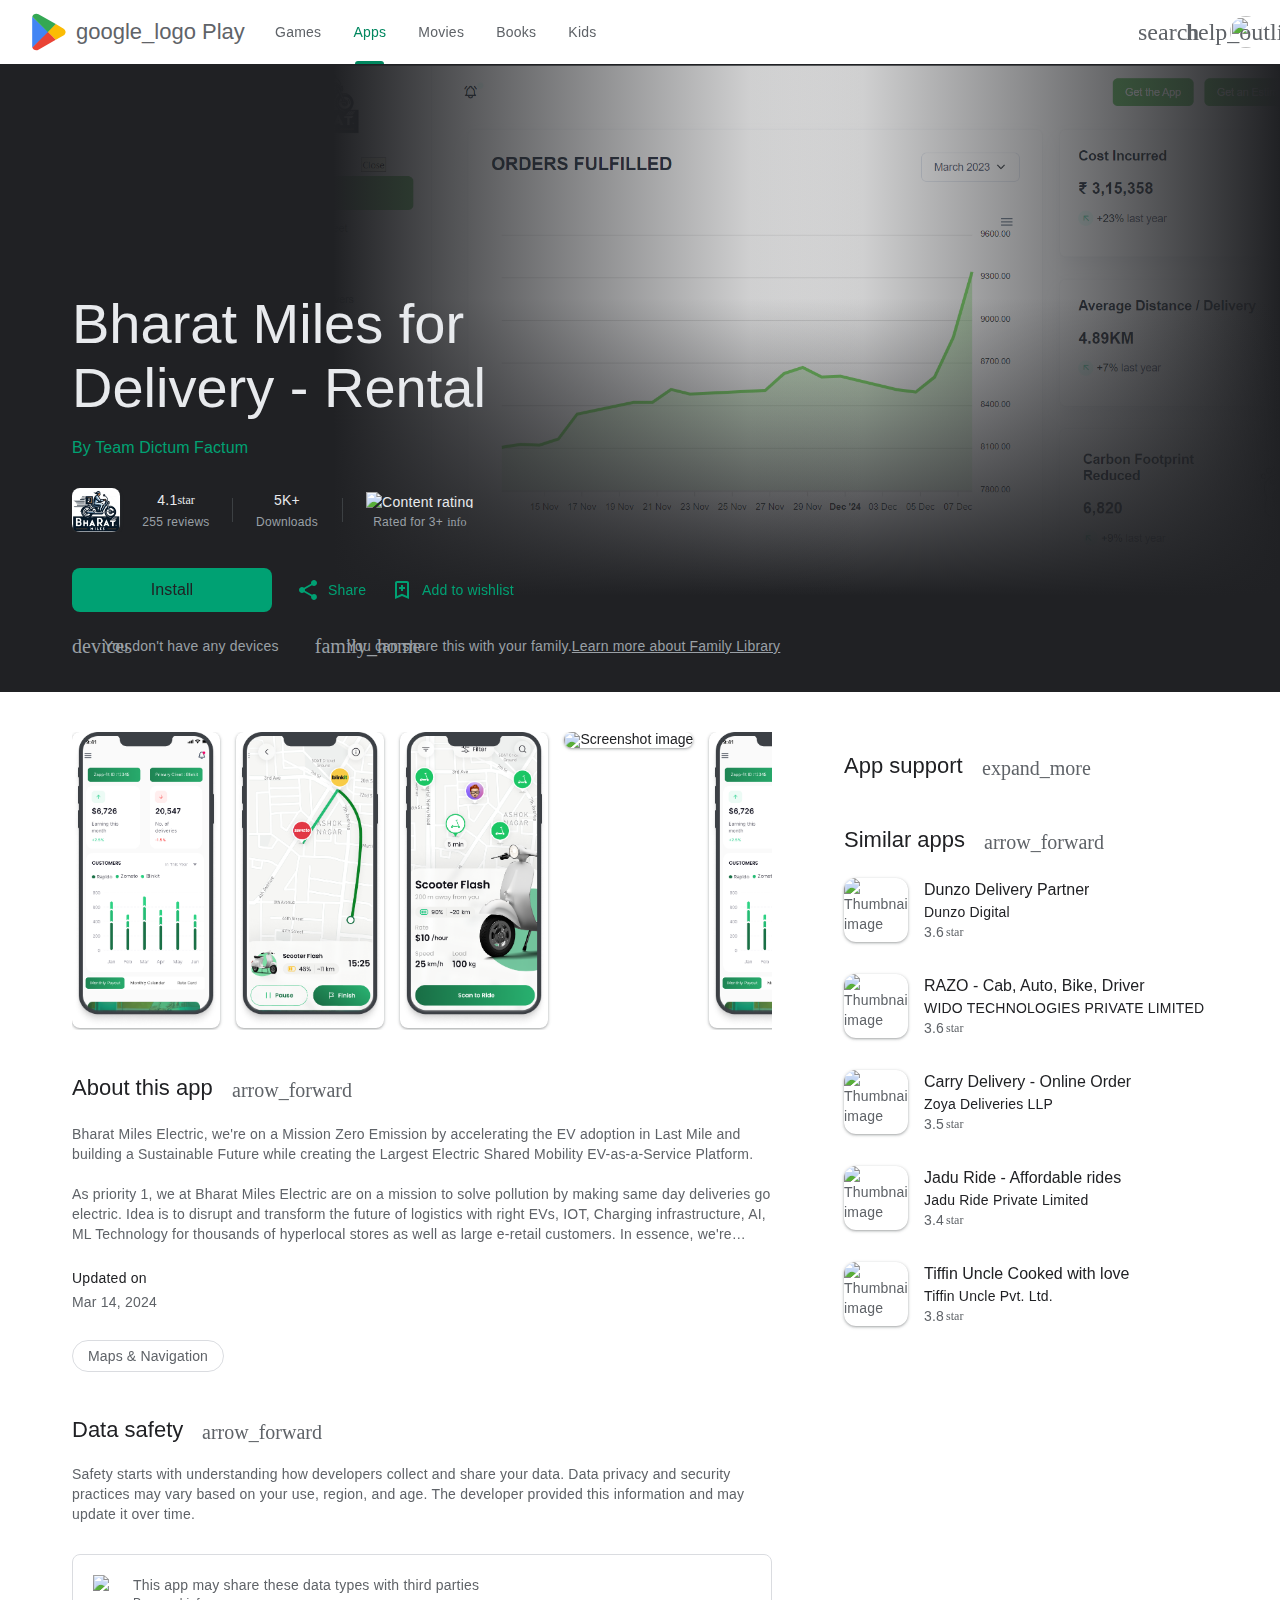
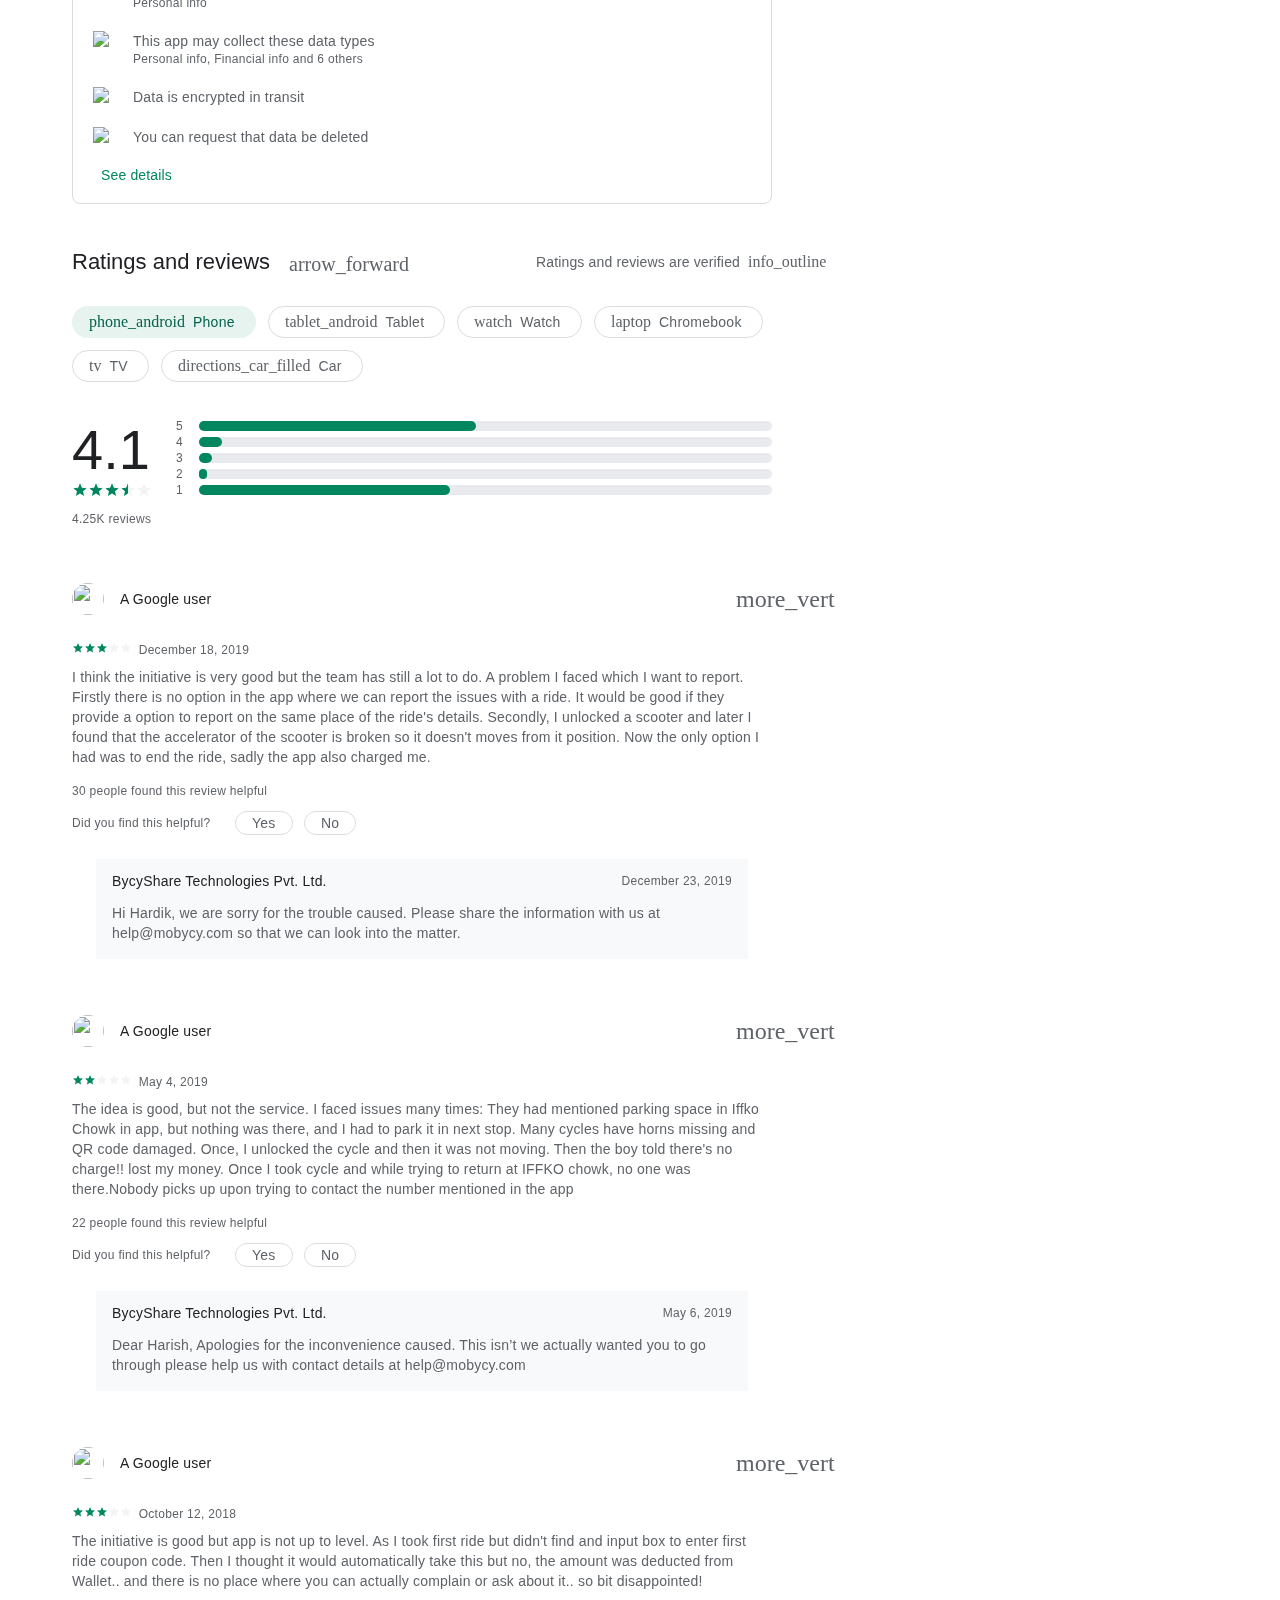
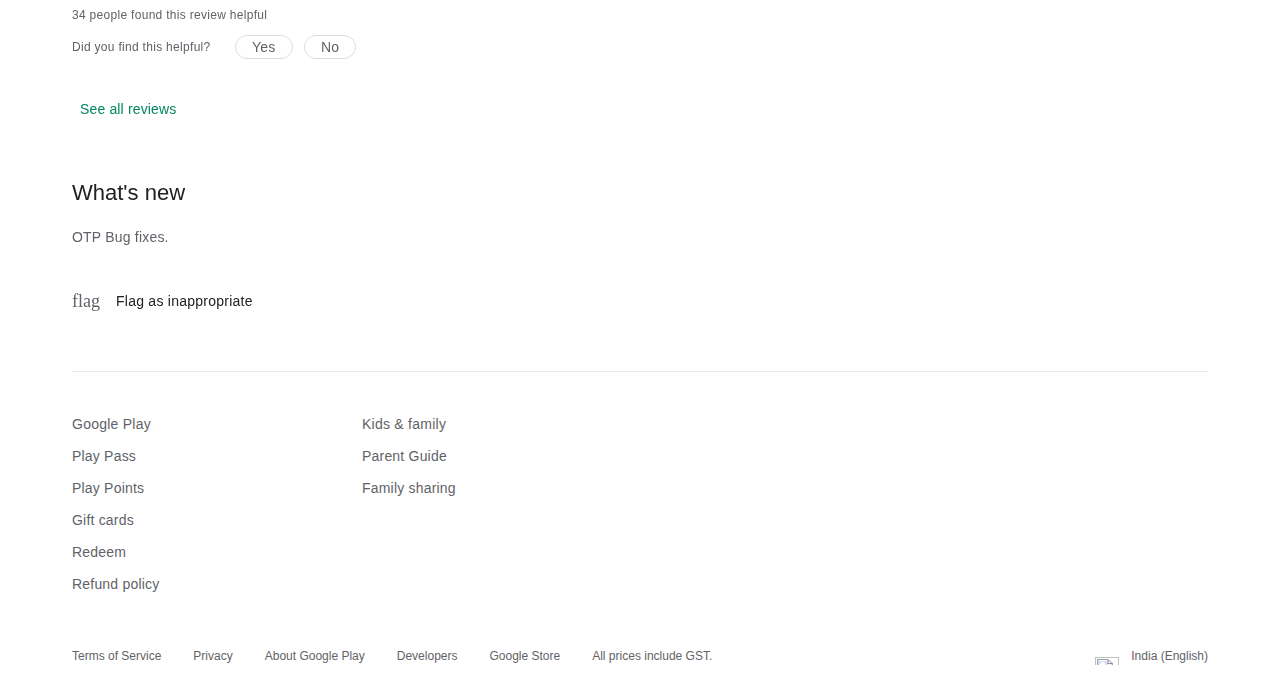
==== commit 10e67c59: "Final" ====
--- a/src/html/app.html
+++ b/src/html/app.html
@@ -1,5 +1,5 @@
 
-<!doctype html><html lang="en" dir="ltr"><head><base href="https://play.google.com/"><meta name="referrer" content="origin"><meta name="viewport" content="width=device-width, initial-scale=1"><meta name="mobile-web-app-capable" content="yes"><meta name="apple-mobile-web-app-capable" content="yes"><meta name="google-site-verification" content="sBw2N8uateIzRr93vmFze5MF_35vMk5F1wG04L5JcJE"><meta name="google-site-verification" content="PJKdyVFC5jlu_l8Wo_hirJkhs1cmitmn44fgpOc3zFc"><link rel="search" href="/opensearch.xml" type="application/opensearchdescription+xml" title="Google Play"><link rel="shortcut icon" href="//www.gstatic.com/android/market_images/web/favicon_v3.ico"><script data-id="_gd" nonce="D7g25ZGy7Hga94529_ViwA">window.WIZ_global_data = {"AKEyDc":"%.@.[\"com.ncsoft.lineagem19\",\"com.ncsoft.lineage2m19\",\"com.ncsoft.bns2\",\"com.ncsoft.bns219\",\"com.ncsoft.lineage2mjp\",\"com.ncsoft.lineage2mtw\",\"com.ncsoft.lineagew\",\"com.ncsoft.lineage2mnu\",\"jp.co.ncjapan.janryumon\",\"jp.co.ncjapan.lineagem\",\"com.kakaogames.ares\",\"com.kakaogames.jpodin\",\"com.kakaogames.rom\",\"com.kakaogames.twodin\",\"com.miHoYo.bh3global\",\"com.miHoYo.bh3korea\",\"com.miHoYo.bh3oversea\",\"com.miHoYo.bh3rdJP\",\"com.miHoYo.bh3tw\",\"com.miHoYo.GenshinImpact\",\"com.sgra.dragon\",\"com.wemade.nightcrows\"]]","DMjf6c":true,"DpimGf":false,"EBQOHc":[],"EP1ykd":["/_/*","/covid19/exposurenotifications/select","/covid19/exposurenotifications/select/*","/exchange","/exchange/*","/store/ereview","/store/ereview/","/store/linkbuilder","/store/linkbuilder/","/store/movies/device","/store/movies/device/","/web/store/ereview","/web/store/ereview/","/web/store/linkbuilder","/web/store/linkbuilder/","/web/store/movies/device","/web/store/movies/device/"],"FdrFJe":"-7753889763738694820","G8C1sd":"%.@.[[true,null,1],null,[[null,[]]],null,null,null,null,[null,2],null,null,null,null,null,null,null,null,null,null,null,null,null,null,[1]],[null,[[null,[]]],null,null,[true]],[null,[[null,[]]],null,[true]],[null,[[null,[]]]],null,null,null,null,[[[null,[]]]],[[[null,[]]]]]","GWsdKe":"en","IjaTqd":"%.@.[\"addictive.bubble.shooter.merge.number.ball.puzzle\",\"air.Airship2\",\"air.EpicBattleFantasy5\",\"air.bg.lan.Monopoli\",\"air.br.com.buracopro.mobile\",\"air.br.com.cacheta.mobile\",\"air.br.com.chinchon.mobile\",\"air.br.com.domino.mobile\",\"air.br.com.megajogos.mobile\",\"air.br.com.parchis.mobile\",\"air.br.com.scala40.mobile\",\"air.br.com.sueca.mobile\",\"air.br.com.trucopro.mobile\",\"air.bwebmedia.ironingprincessdresses\",\"air.com.RustyLake.CubeEscapeBirthday\",\"air.com.RustyLake.CubeEscapeCase23\",\"air.com.RustyLake.CubeEscapeCollection\",\"air.com.RustyLake.CubeEscapeHarveysBox\",\"air.com.RustyLake.CubeEscapeParadox\",\"air.com.RustyLake.CubeEscapeSeasons\",\"air.com.RustyLake.CubeEscapeTheCave\",\"air.com.RustyLake.CubeEscapeTheatre\",\"air.com.RustyLake.SamsaraRoom\",\"air.com.aceviral.mutantfightingcup2\",\"air.com.and.games505.gemsofwar\",\"air.com.beachbumgammon\",\"air.com.buffalo_studios.newflashbingo\",\"air.com.come2play.backgammon\",\"air.com.darkdome.ghost.case\",\"air.com.darkdome.haunted.laia\",\"air.com.darkdome.unwanted.experiment\",\"air.com.dryginstudios.bioinc\",\"air.com.forteGames.svaraMobile\",\"air.com.gamebrain.hocus\",\"air.com.gamegos.mobile.cookingtale\",\"air.com.glidingdeer.bingodrivemobile\",\"air.com.kitchenscramble.goo\",\"air.com.mazniac.billie.zombie.attack\",\"air.com.mazniac.geraldine.return.witch\",\"air.com.mazniac.geraldine.small.door\",\"air.com.microcookinggames.miniburgers\",\"air.com.mmkgames.pisti\",\"air.com.neon.games.WBT\",\"air.com.noxgames.PuppetSoccer2014\",\"air.com.noxgames.PuppetSoccerChampions\",\"air.com.pipastudios.release.praiabingo\",\"air.com.pixelfederation.diggy\",\"air.com.playtika.slotomania\",\"air.com.qublix.forestrescue\",\"air.com.remivision.DreamlandStory\",\"air.com.shubi.LearnCNLW.english\",\"air.com.technotal.shinobiwarfare\",\"air.com.tutotoons.app.babyjungleanimalhairsalon.free\",\"air.com.tutotoons.app.powergirlssupercity.free\",\"air.com.tutotoons.app.sweetbabygirlchristmas2.free\",\"air.com.winkypinky.DragonEggsSurprise\",\"air.elbuhoboo.app\",\"air.jp.ne.hap.mom\",\"air.jp.ne.hap.purin\",\"air.mobi.mazniac.jig.ibai.saw.trap\",\"and.dinlygo.tripletile3d\",\"and.lihuhu.MTBall\",\"and.lihuhu.mahjong3d\",\"and.matchgames.matchtripletile\",\"and.matchgames.parking3d\",\"and.matchgames.zenblossom\",\"and.voxelcube.matchblock3d\",\"app.fourequalsten.fourequalsten_app\",\"app.fxroyalepro.com\",\"app.superkickoff\",\"apps.r.twothousandfortyeight\",\"art.color.planet.jigsaw.puzzle.online.free\",\"art.color.planet.paint.by.number.game.puzzle.free\",\"ata.kraken.singlecity\",\"au.com.metro.DumbWaysToDraw\",\"backgammon.classic.free.online.live.gamao\",\"balita.co.happykidsgame\",\"ball.color.racing.dancing.road.music.free\",\"ball.sort.water.color.hoop.stack.puzzle\",\"balls.arcadegame.bricks.breaker.stack.blast.ballz\",\"balls.arcademaker.bricks.breaker.brounce.ballz\",\"balls.arcademaker.bricks.breaker.brounce.ballz.puzzle\",\"balls.bricks.breaker.galaxy.shooter.striker\",\"balls.glow.bricks.breaker.bounce.ballz.crush.quest\",\"balls.glow.bricks.breaker.brounce.ballz.puzzle.free\",\"bazingagames.plato.ludo.esmfamil.mafia\",\"bg.xssoftware.ladypopular.fashionarena\",\"bibi.pet.games.abc\",\"bibi.pet.games.explorer.home\",\"billiards.shooting.ball.games\",\"bird.sort.puzzle.color.brain.sorting.animal.relax\",\"biz.arrowstar.funnyfood2\",\"biz.arrowstar.funnyfood4\",\"biz.arrowstar.funnyfooddressup\",\"block.jewel.game.classic\",\"block.puzzle.free.block.puzzle.wood\",\"block99.free.sudoku.puzzle.iq.test.game\",\"blockpuzzle.block.mergeblock.puzzle.tetri.numpuz\",\"blockpuzzle.jewel.diamond.puzzlegames\",\"blockpuzzle.jewel.puzzlegames\",\"blockpuzzle.jewelgames.jewelslegend\",\"blockpuzzle.wood.legend.jewel\",\"bold.card.tripeak.island.adventure.solitaire.klondike\",\"boomport.topwar\",\"bounce.Lifting.RainBow\",\"bounce.superbros.adventure.world\",\"bowling.master.club.free.android\",\"boys.coloring.book.painting.games\",\"bp.free.puzzle.game.mahjong.onet\",\"br.com.tapps.logicpic\",\"br.com.tapps.myicecreamtruck\",\"brownmonster.app.game.rushrallyremastereddemo\",\"bubble.shoot.bubbles.game.saga.world\",\"bubble.shoot.fruit.splash.game2\",\"bubble.shooter.pop.games.pet.rescue\",\"bubble.shooter.pop.puzzle.game\",\"bubbles.blaze\",\"bubbles.superme\",\"bubbleshooter.classic\",\"bubbleshooter.pb\",\"bubbleshooter.pop\",\"bubbleshooter.space\",\"bwebmedia.CookingGamesChef\",\"bwebmedia.puppys.first.caring.at.grooming.salon\",\"by.RedTower.a4horror\",\"by.alfasoft.HeavyTrucksWoodenPuzzles\",\"by.alfasoft.HolidayJigsawPuzzles\",\"by.dls.sunnybunnies.coloringbook\",\"by.redtower.A4aquaPrint\",\"by.vostraw.game.ru.keyboard\",\"ca.hyperhippo.adventureages\",\"ca.lbcstudios.hempire\",\"ca.roofdog.fishing\",\"ca.roofdog.pm3\",\"cafe.games.toddlers.and.kids\",\"car.games.toddlers.and.kids\",\"car.parking.games.master.jam.puzzle\",\"cards.game.solitaire.spider\",\"carnival.fair.food\",\"casino.games.slot.machines.free\",\"casual.match3.restaurant.town.matching.chef.quest\",\"casual.match3.theme.parks.puzzles\",\"cc.LionStudios.IdleFactory\",\"cc.bubble.adventure\",\"cc.lionstudios.mergelife\",\"checkers.online.board.games\",\"chessfriends.online.chess\",\"christmas.santa.match3.puzzle\",\"classic.bubble.shooter.game.bubbletower.legend\",\"classic.card.solitaire.pgmaker\",\"classic.klondike.solitaire.cardgame.patience.lite\",\"classic.wood.puzzle.games.blockpuzzle.free\",\"co.imba.archero\",\"co.northplay.ConductTHIS\",\"co.palang.QuizOfKingss\",\"co.tamatem.tarneeb\",\"co.touchapps.makeup_girls.lite\",\"co.uk.wixgames.ducklifeadventure\",\"color.hoop.stack.sort.puzzle\",\"color.sketch.art.puzzle\",\"com.ALPAKids.Hindi\",\"com.ALPAKids.Ukraine\",\"com.AkhirPekan.TotallyNotAccurateBattleSimulator\",\"com.Appgeneration.Sudoku\",\"com.ArtInGames.AirAttack2f\",\"com.BRAEVE.cafeterrace.google\",\"com.BRAEVE.secretmagicstory.google\",\"com.BS_Pias.twentynine\",\"com.BUNKERim.DC\",\"com.BeanstarGamesInc.WordGames\",\"com.Beelabs.qrf.kj3\",\"com.BigVillageStudio.PolygonDrift\",\"com.Bingo.MatchGame\",\"com.BlueShark.gp.MZombies\",\"com.Boomware.CafePanic\",\"com.Boomware.CinemaPanic2\",\"com.Borame.rainroom2.global\",\"com.Bow3.TheClaw\",\"com.BrainLadder.AmirzaGP\",\"com.BrainseedFactory.Typoman\",\"com.CherryPopGames.PoolNationClash\",\"com.CoinGame.CoinPusher\",\"com.ColdHours.IdleMiner\",\"com.CompilationKingdom.GolfKnight\",\"com.CoolAwesomeFun.KidsRacing\",\"com.CryptoGrounds.IdleResearch\",\"com.CubeCubeSports.Cubic234PlayerGames\",\"com.CybertaleProductions.UrbanDrugEmpire\",\"com.DCZT.AntistressAppRelaxationGames\",\"com.DDreamgames.Hoosegow\",\"com.DMAP.Ting\",\"com.DefaultCompany.FootballStriker\",\"com.DifLabs.Differences\",\"com.Dominoes.MyDominoGame\",\"com.Duotai.TileCrushMaster\",\"com.EducaGames.DinoTim\",\"com.Edugamus.CityPatrol\",\"com.Edujoy.supermarket\",\"com.Enixan.Homestead\",\"com.EternalStudio.GrassMaster\",\"com.EvoTApps.GameOfEvolution\",\"com.F4ntomGames.GeometryJump3D\",\"com.FDGEntertainment.BananaKongBlast.gp\",\"com.FDGEntertainment.CoverOrange1.gp\",\"com.FDGEntertainment.CoverOrange2.gp\",\"com.Flanne.MinutesTillDawn.roguelike.shooting.fr.gp\",\"com.FlorianVanStrien.circloO_2\",\"com.FlutterBeamStd.PocketZone\",\"com.FortuneMine.CuisineMaster\",\"com.Frasinapp.waterfountain\",\"com.FryosStudios.Ratio\",\"com.GCenter.Defense.Legend3\",\"com.GMA.Ball.Sort.Puzzle\",\"com.GameValleyStudios.Extremesmashracing\",\"com.GameiFun.PragnantMomTwinsbabycare\",\"com.GaramDev.com.unity.stickmangladiator.mobile2D\",\"com.GeorgeBatchelor.BirdAlone\",\"com.Ghoulkiss.MonsterGirlMaker2\",\"com.GlowUpGames.HellaFancy\",\"com.HT93Studio.AnimalConnect\",\"com.HT93Studio.BlockSlide\",\"com.HT93Studio.ClassicPuzzle\",\"com.HangXunSpace.combinechess\",\"com.HaugLand.AirportPRG\",\"com.Heyworks.PocketTroopsVK\",\"com.Hippo.GoodMorning\",\"com.Hippo.XmasCalendar2\",\"com.HomeNetGames.HexHeroes\",\"com.HomeNetGames.Pirates2\",\"com.HomeNetGames.Shogun\",\"com.HomeNetGames.ZombieDefense\",\"com.IcaGames.Guatoca\",\"com.IdleFriday.Automatoys\",\"com.IvanKovalov.quadline.android\",\"com.JAKEL33T.ORE\",\"com.JESoftware.LastHopeTD\",\"com.JFH.EmojiQuizFootball\",\"com.JFH.GuessTheFootballTeam\",\"com.JamieParish.TheWanderer\",\"com.JetToast.BlockyFarm\",\"com.Jiffycrew.LostPages\",\"com.JindoBlu.Antistress\",\"com.JindoBlu.FourPlayers\",\"com.JoseVarela.DominenEspaol\",\"com.KachsonDev.KicktheKarlson\",\"com.KidsGames.SuperHippo\",\"com.KonsoleKingz.BlackSpades\",\"com.KyuzanInc.Eggrypt\",\"com.LoopGames.Blast\",\"com.LoopGames.Domino\",\"com.LoopGames.Freecell\",\"com.LoopGames.Hexa\",\"com.LoopGames.Solitaire\",\"com.LoopGames.Yatzy\",\"com.LoopGames.game2048\",\"com.Love.Story.Games.ChatLinx\",\"com.Love.Story.Games.Kissed.Billionaire\",\"com.MadoGames.MoonStory\",\"com.MaqnaInteractive.MussoumanoGame\",\"com.MarsalBermain.Baby.Games.Kids.Learning.Animal\",\"com.MatchPuzzle.Tile.CashGameRewards.WinMoney\",\"com.MobileSportsTime.MiniGolfEldoradoGolfCourse\",\"com.MoneyBingo.LuckyRewards.CashGame.BigWinner\",\"com.NNGames.starchef_2\",\"com.Nanali.ForestIsland\",\"com.NikSanTech.FireDots3D\",\"com.Nussygame.Buriedbornes\",\"com.OOZOOGORAE.CharacterLife\",\"com.OOZOOGORAE.CharacterMaker\",\"com.Oryugen.WorldOfPrandisBeta\",\"com.OsOs.TinyArchers\",\"com.Owings.ArrowWar\",\"com.PSVStudio.BarboskinsCooking\",\"com.PSVStudio.BarboskinsInTheSupermarket\",\"com.PSVStudio.BirthdayParty\",\"com.PSVStudio.HippoRailwayStation\",\"com.PSVStudio.Pooches.dentist\",\"com.PalmConceptStudio.Rabia\",\"com.ParallelSpace.Cerberus\",\"com.PepiPlay.PepiHospital\",\"com.PepiPlay.PepiShopping\",\"com.Per.DiscGolf\",\"com.Pictiviagaming.KidsAlefba\",\"com.PoxelStudios.DudeTheftAuto\",\"com.PrimeStudio.Match3DMasterMatchingLoot\",\"com.PuzzleConnect.ConnectAnimalClassic\",\"com.PuzzlePoint.Tropicmania\",\"com.QmzApps.LifeStory\",\"com.RastleksGames.MergeFighters\",\"com.ReturnTrue.DC2\",\"com.RocketGames.ClassicSlots\",\"com.Romanbard.Jumo\",\"com.SNG.Pool.Billiard\",\"com.SNG.Solitaire.Free\",\"com.Scordisc.TopFashionStyleDesigner\",\"com.Seriously.BestFiends\",\"com.ShondurasInc.AdleysPlaySpace\",\"com.ShondurasInc.UnicornCatch\",\"com.ShortCircuitStudio.TeenyTinyTown\",\"com.SimpleBitStudios.TrenchWarfare1917\",\"com.SimplePlay.SimpleDomino\",\"com.SolidAppsInc.LipstickMakeupGame\",\"com.SomaStudio.RouletteDentistCroco\",\"com.SortingBall.ColorBallSortPuzzle\",\"com.StellarWind.StellarWindIdle\",\"com.StudioPango.StoryTime\",\"com.SwellGames.IdleMonsterTDEvolved\",\"com.TanApps.FindTheDifferences500_2\",\"com.TapTapTales.Octonauts\",\"com.TechTreeGames.IdleBrickBreaker\",\"com.TechTreeGames.Wordle\",\"com.TeletowerStudios.LumberjackChallenge\",\"com.TendaGames.NewNinjaRaidenRevenge\",\"com.TikGames.DominoMaster\",\"com.TiniGame.UnblockPuzzleSudoku\",\"com.TironiumTech.IdlePlanetMiner\",\"com.TopPuzzleGame.BlockPuzzleClassic\",\"com.Transport.Idle\",\"com.TreetopCrew.EarthInc\",\"com.TreetopCrew.VirtualBeggar\",\"com.TrofyGames.DroneAttackSRP\",\"com.TwoPlayerGames.MindGames\",\"com.UliaFisher.SmartKid\",\"com.VKGames.LGBTFlags\",\"com.VRStudio.catchup\",\"com.WildSoda.MineSurvival\",\"com.WildWorks.AnimalJamPlayWild\",\"com.YazeedSabilDesigns.Hareeg\",\"com.YoStarEN.Arknights\",\"com.YoStarJP.Arknights\",\"com.YoStarKR.Arknights\",\"com.YovoGames.Wedding\",\"com.YovoGames.babyCare2\",\"com.YovoGames.build\",\"com.YovoGames.burger\",\"com.YovoGames.carRepair5\",\"com.YovoGames.carWash11\",\"com.YovoGames.carWash9\",\"com.YovoGames.carwash4\",\"com.YovoGames.dentist3\",\"com.YovoGames.doctorVet\",\"com.YovoGames.dressUp\",\"com.YovoGames.farm5\",\"com.YovoGames.hair5\",\"com.YovoGames.kidsBus\",\"com.YovoGames.kindergarten3\",\"com.YovoGames.ment\",\"com.YovoGames.paintinganimals\",\"com.ZelioGames.IdleStreamer\",\"com.a25apps.HillClimber\",\"com.aaaudi.justblock\",\"com.aanz.ludo.online.multiplayer.offlineludo\",\"com.abbyistudiofungames.joypaintingcolorbynumbers\",\"com.abocado.abocado\",\"com.absolutist.petbox\",\"com.acdsldgs.aceprotp\",\"com.ace.global\",\"com.aceviral.battleroyalerun\",\"com.acgame.app.cubemaster\",\"com.acidgreengames.bingo\",\"com.acngmhzc.tw\",\"com.actionfit.athena\",\"com.actionfit.atlantis\",\"com.actionfit.blocktilepuzzle\",\"com.actionfit.ghostship.jewel.match\",\"com.actionfit.moderntimes\",\"com.actionfit.sword\",\"com.addictive.empire.clash.conquest\",\"com.addictive.strategy.tower\",\"com.addictive.wood.block.puzzle.games\",\"com.addswhilessuffers.binds\",\"com.adult.coloring.book.pages\",\"com.adventure.miner\",\"com.adventureislands.heartstar\",\"com.aemobile.games.casino\",\"com.aerilys.basketball.twentyone\",\"com.afgame.app.poolball\",\"com.aflatoon.toddlergames\",\"com.afterverse.afterme\",\"com.agedstudio.blockpuzzlejewel.games\",\"com.agedstudio.card.solitaire.collection.classic\",\"com.agedstudio.tileconnect.classic.puzzlematch\",\"com.agedstudio.wood.block.puzzle.sudoku.game\",\"com.agedstudio.word.puzzle.chengyudaren\",\"com.ageofeternity.global\",\"com.ago.stickman.shinobi.fighting\",\"com.ahoiii.FieteWorld\",\"com.ahoygames.Okey101\",\"com.aigrind.skylore\",\"com.aigrind.warspear\",\"com.airapport.farm.mine.idle.ludumdare48\",\"com.airapport.idletowerbuilder\",\"com.airstrikesquadron.galaxyshooteralien\",\"com.ajgame.app.picsword\",\"com.ak.poker\",\"com.akiwy.wordsearchpictures\",\"com.akpublish.zombie\",\"com.aladinfun.clashofsky_th_pig\",\"com.alegrium.cong2\",\"com.alicegames.idle.rpg.battler\",\"com.alienshooter.galaxy.attack2\",\"com.alimastudios.nursery\",\"com.allstarunion.bap\",\"com.allstarunion.nod\",\"com.almagames.snoring\",\"com.alper.batak.hd.pro\",\"com.alper.batakhdpro.online\",\"com.alper.hoskinhd\",\"com.alper.okey101.hd\",\"com.alper.pistihd\",\"com.alpg.bingo\",\"com.alphaquest.nauticallife\",\"com.alphaquest.pet\",\"com.amayasoft.bookstorem4.en\",\"com.amayasoft.bookstorem4.ru\",\"com.amayasoft.cars.kids.racing.toddlers.garage.game\",\"com.amayasoft.cars.kids.toddlers.garage.game\",\"com.amayasoft.dinosaur.games.little.kids.toddlers\",\"com.amayasoft.dinosaurs.educational.games.kids.toddlers\",\"com.amayasoft.toddler.kids.coloring.game.boys.girls.color\",\"com.amayasoft.toddler.kids.games.boys.girls.boat\",\"com.amayasoft.toddler.kids.games.boys.girls.shapes\",\"com.amrita.emperor\",\"com.amtgames.strategy.battle.galaxy\",\"com.ancobrothers.iRich\",\"com.and.miyo.fantasystylist\",\"com.and.td.zombies.prision\",\"com.and.wareternal\",\"com.andoku.three.gp\",\"com.andromedagames.pool2018free\",\"com.andron.crosswords2\",\"com.angeldigitalarts.omithetrumps\",\"com.animal.match.pikachu\",\"com.anino.battleslots\",\"com.anloft.bulmacahane\",\"com.anxiousottergames.spacefarmer\",\"com.aof.game\",\"com.apm2studio.blogger\",\"com.apm2studio.chatgame\",\"com.apnax.wordsnack\",\"com.apollogames.wordle\",\"com.app.pinballs\",\"com.appbond.the100roomix\",\"com.appbond.the100roomv\",\"com.appbond.the100roomvi\",\"com.appbond.the100roomvii\",\"com.appbond.the100roomviii\",\"com.appbond.the100roomxii\",\"com.appbond.the100roomxiv\",\"com.appbond.the100roomxv\",\"com.appcup.hero\",\"com.appfamily.PegPuzzle2\",\"com.appgame7.bubble.shooter.free\",\"com.appgame7.bubbleshooterlegend.free\",\"com.appgame7.fruitslegend2\",\"com.appgame7.toytapfever.free\",\"com.appindia.ludo\",\"com.applife.mergedecor\",\"com.appon.carrom\",\"com.appon.cookingstar\",\"com.appplus.idolstarGooglePlay\",\"com.appquiz.Baby_Phone\",\"com.appquiz.baby.ballons\",\"com.apprope.tilemansion\",\"com.apps2us.slither.slink.io\",\"com.appsbergman.celulareducacional\",\"com.appsbergman.cores\",\"com.appsdevgames.spy\",\"com.appsorama.kleptocats\",\"com.appynation.puzzlepage\",\"com.appynation.wbpc\",\"com.aquiris.horizonchase\",\"com.archison.randomadventureroguelike\",\"com.arcsys.tictactoe\",\"com.ariel.pocketbees\",\"com.ariel.zanyants\",\"com.arkadium.mahjongdimensions2\",\"com.arna.falafel\",\"com.art.color.paint.by.number.coloringbook\",\"com.asanteegames.magicrampage\",\"com.aseemsalim.puzzlesolver.rcs\",\"com.atgame.app.dicejigsaw\",\"com.atrilliongames.chessnew\",\"com.auer.dawnbreak.trial.single.player.free\",\"com.autumninteractive.myrummy\",\"com.avector.itw.itwmj16hd\",\"com.avokiddo.games.thinkrolls_kings_and_queens\",\"com.awardsmediagroup.diananovelsnew\",\"com.awardsmediagroup.dianascity\",\"com.awardsmediagroup.dianaszoo\",\"com.azgame.app.poolcity\",\"com.azurgames.ZombieMaster\",\"com.azurgames.stackball\",\"com.azurinteractive.animalsevolution\",\"com.bag.farm.day.village.farming.games\",\"com.bailieng\",\"com.balance.royal.blast\",\"com.ball.pool.nation.billiards\",\"com.ball.sortout.puzzle.game\",\"com.balloonisland.ultimatejewel\",\"com.balls.crush.bricks.breaker.quest.puzzle.free\",\"com.ballsort.sortit2d.ballpuzzle\",\"com.balysv.loop\",\"com.bandagames.mpuzzle.gp\",\"com.bandainamcoent.dblegends_jp\",\"com.bandainamcoent.dblegends_ww\",\"com.bandainamcoent.saoif\",\"com.bandainamcoent.saoifww\",\"com.bandainamcoent.tensuramrkrelease\",\"com.bandainamcoent.tensuramrkww\",\"com.baramgames.coloringhouses\",\"com.baseball.club.pvp.tournament\",\"com.basile.kungfuragdoll\",\"com.basketball.diamond.hoop\",\"com.bastion.archers\",\"com.battle1990.supertank.free\",\"com.bbtv.odd1sout\",\"com.beachbum.domino\",\"com.beansprites.mainstreetbigvacation\",\"com.beansprites.mainstreetpetsFREE\",\"com.beansprites.mybabycareFREE\",\"com.beansprites.mypretendairportFREE\",\"com.beansprites.mypretenddaycareFREE\",\"com.beansprites.mypretendfairytaleFREE\",\"com.beansprites.mypretendhomenewFREE\",\"com.beansprites.mypretendhospital\",\"com.beansprites.mypretendmansionFREE\",\"com.beansprites.mypretendpreschool\",\"com.beansprites.mypretendwaterparkFREE\",\"com.beansprites.richgirlsclubFREE\",\"com.beansprites.xmaseveparty\",\"com.beatfun.jungle.running.game\",\"com.beauty.salon.girl.makeup.game.gp\",\"com.bebi.family.baby.games.mg2\",\"com.bedrill.quiz.flags.capitals\",\"com.beermoneygames.demolition3\",\"com.behefun.homemhmg\",\"com.belkatechnologies.clockmaker\",\"com.bengigi.runcowrun\",\"com.bergman.lerecontar\",\"com.best.wordsearch.free\",\"com.bestheart.gemsjewels.junglepuzzlegame\",\"com.bestkidgames.animalspuzzles\",\"com.bethsoft.falloutshelter\",\"com.bethsoft.ubu\",\"com.betis.wordfortunewheel\",\"com.betterforsol.solitaire.card.games.free\",\"com.beyondthegame.furnish.home.games.homescapes.life.ocd\",\"com.bfa.battlelines\",\"com.bgf.merge\",\"com.bhgames.batakonline\",\"com.bhoos.marriage\",\"com.bibiboom.idleshelter\",\"com.bible.verse.word.search.game\",\"com.bible.wordsearch.crossword.puzzle.games\",\"com.bibogames.tileconnect.puzzle\",\"com.big.summerwheelie\",\"com.bigc.block.soduku\",\"com.bigc.solitaire.spider\",\"com.bigcake.android.bpdaily\",\"com.bigcake.android.cardmaster\",\"com.bigcake.android.colorblock\",\"com.bigcake.android.dicemerge\",\"com.bigcake.android.mergepuzzle\",\"com.bigcake.android.solitairedaily\",\"com.bigcake.paint.color.number\",\"com.bigcool.puzzle.bubblehomedesign\",\"com.bigcool.puzzle.bubbleshooterkingdom\",\"com.bigcool.puzzle.designblast\",\"com.bigcool.puzzle.fruitdiary2\",\"com.bigcool.puzzle.jewel\",\"com.bigduckgames.flowbridges\",\"com.bigduckgames.flowhexes\",\"com.bigjam.pixaw\",\"com.biglemon.cookingjoy\",\"com.bigstarkids.wordtower\",\"com.bigstarkids.wordtravel\",\"com.bigstarkids.wordtravelspanish\",\"com.biimgames.solorpgoraclebasic\",\"com.billyadventure\",\"com.bimiboo.adventure\",\"com.bimiboo.colors\",\"com.bimiboo.drawing\",\"com.bimiboo.kids.puzzles\",\"com.bimiboo.numbers\",\"com.bimiboo.phone\",\"com.bimiboo.puzzles\",\"com.bimiboo.runner\",\"com.bimiboo.tunes\",\"com.bingo.blaze.free\",\"com.bingo.games.ukbingo.offline\",\"com.bingo.money.clash.cash.game.cashout\",\"com.bingo.westclash\",\"com.bingo.wild.android\",\"com.binhxapxam\",\"com.binibambini.MiniABCLite\",\"com.binibambini.MiniLite\",\"com.binibambini.abc\",\"com.binibambini.drawabc\",\"com.binibambini.minidancing\",\"com.birdsort.color.puzzlegames\",\"com.birdsort.color.sortpuzzle\",\"com.birdsort.colorpuzzle\",\"com.bitmango.go.blockhexapuzzle\",\"com.bitmango.go.blockpuzzlejewelhexamaster\",\"com.bitmango.go.bubblepop\",\"com.bitmango.go.bunnypopbubble\",\"com.bitmango.go.fruitsmaniamatch3\",\"com.bitmango.go.jewelmatchking\",\"com.bitmango.go.jewelsmagicmysterymatch3\",\"com.bitmango.go.linepuzzlepipeart\",\"com.bitmango.go.lollipop2match3\",\"com.bitmango.go.lollipoplinkmatch\",\"com.bitmango.go.lollipopmatch3\",\"com.bitmango.go.mahjongsolitaireclassic\",\"com.bitmango.go.mergeblockstarfinders\",\"com.bitmango.go.spidersolitairekingdom\",\"com.bitmango.go.stringart\",\"com.bitmango.go.unblockcasual\",\"com.bitmango.go.wordcookiescross\",\"com.bitzooma.blackborderdemo\",\"com.black.jack.classic.free\",\"com.blackbean.barbie.fashion.makeup.dress.beauty\",\"com.blackbean.coloring.babies.book.painting.baby\",\"com.blackbean.tinypuzzle\",\"com.blackcaviargames.samediresidence\",\"com.blackcircleapps.halloweenbingo\",\"com.blackcircleapps.tropicalbingo\",\"com.blackjack.casino.card.solitaire\",\"com.blackout.backgammon\",\"com.blackout.connect\",\"com.blackout.cube\",\"com.blackout.diff\",\"com.blackout.gin\",\"com.blackout.marble\",\"com.blackout.match3\",\"com.blackout.match3d\",\"com.blackout.pop\",\"com.blackout.season\",\"com.blackout.spades\",\"com.blackzen.BingoMania\",\"com.blancozone.dlssr.gp\",\"com.blazer.BubbleBZone\",\"com.blindflugstudios.firststrike.free\",\"com.bling.bitcoinblocks\",\"com.bling.bitcoinfoodfight\",\"com.bling.bitcoinpop\",\"com.bling.ethereumblast\",\"com.blingblinggames.antcolony\",\"com.block.brickbreakermaster\",\"com.block.puzzle.classic.free.block.puzzle.retro\",\"com.block.puzzle.game.hippo.uc\",\"com.block.puzzle.more\",\"com.blockmerge.technology\",\"com.blockpuzzle.classicbrickgames\",\"com.blockpuzzle.games.puzzle.jewel\",\"com.blockpuzzle.jewel.blockjpuzzle\",\"com.blockpuzzle.jewel.diamond\",\"com.blockpuzzle.jewelsudoku.puzzlejewels\",\"com.blockpuzzle.jigsaw.puzzles.brain.offline\",\"com.bloop.food\",\"com.blotclubam.bazarblot\",\"com.blowfire.wildclassic\",\"com.blu.cups\",\"com.bluedot.fireworks\",\"com.bluegames.StyledollBrand\",\"com.bluembo.superpug\",\"com.blustar.lysn.usgp\",\"com.blyts.chinchon\",\"com.blyts.nobodiesafterdeath\",\"com.boardworld\",\"com.bombayplay.CardCrack\",\"com.bonbongame.cake.chef.restaurant.games\",\"com.bonbongame.doctors.care.hospital.kids.games\",\"com.bonbongame.two.player.cool.math.games.online\",\"com.boombitgames.ArcheryClubTournament\",\"com.boombitgames.BridgeLowpoly\",\"com.boombitgames.Dartsy\",\"com.boombitgames.IdlePolyCarFactory\",\"com.boomdrag.devtycoon2\",\"com.boomegg.nineke\",\"com.boundless.jawaker\",\"com.boyagames.fishing\",\"com.brain.game.word.quiz\",\"com.brain.jewel.block.Dropdom.puzzle\",\"com.braindom\",\"com.braindom2riddle\",\"com.brandedbrothers.memogame\",\"com.braveknight.quiz02\",\"com.brgame.studiobls.gameb.win2\",\"com.brick.breaker.ball.shooting.blast\",\"com.bricksbreaker.balls.crusher.bricks\",\"com.bricksbreaker.crusher.zombie.decor\",\"com.brusgames.kingofcrusaderstrongholds\",\"com.btech.cafe.boba\",\"com.bubble.shooter.boom.star.games\",\"com.bubble.shooter.pop.shooting.free\",\"com.bubblepop.cannon.puzzle\",\"com.bubblepop3dshooter.bubblegame\",\"com.bubbleshooter.mania.blast.puzzle.free\",\"com.bubbleshooter.origin.classic.puzzle\",\"com.bubbleshooter.superharvest\",\"com.bubblesort.puzzle\",\"com.budgestudios.BarbieMagicalFashion\",\"com.budgestudios.CaillouGoodNight\",\"com.budgestudios.ChuggingtonReadyToBuild\",\"com.budgestudios.CrayolaColorfulCreatures_google\",\"com.budgestudios.CrayolaJewelryParty\",\"com.budgestudios.CrayolaNailParty\",\"com.budgestudios.HelloKittyLunchBox\",\"com.budgestudios.MissHollywood2\",\"com.budgestudios.MissHollywoodLightsCameraFashion\",\"com.budgestudios.MyLittlePonyHarmonyQuest\",\"com.budgestudios.SmurfsBakery\",\"com.budgestudios.StrawberryShortcakeBakeShare\",\"com.budgestudios.StrawberryShortcakeBerryfestParty\",\"com.budgestudios.StrawberryShortcakeCandyGarden\",\"com.budgestudios.StrawberryShortcakeDressUpDreams\",\"com.budgestudios.StrawberryShortcakeFoodFair\",\"com.budgestudios.StrawberryShortcakePocketLockets\",\"com.budgestudios.StrawberryShortcakePuppyPalace\",\"com.budgestudios.TransformersRescueBotsHeroAdventures\",\"com.budgestudios.googleplay.MyLittlePonyMLG\",\"com.budgestudios.googleplay.MyLittlePonyPocketPonies\",\"com.budgestudios.googleplay.MyLittlePonyRainbowRunners\",\"com.budgestudios.googleplay.PawPatrolRescueWorld\",\"com.budgestudios.googleplay.ThomasAndFriendsMagicalTracks\",\"com.budgestudios.googleplay.budgegametime\",\"com.budgestudios.googleplay.hellokittyfashionstar\",\"com.budgestudios.ludorum.chuggington\",\"com.buffstudio.sevendays_free\",\"com.buffstudio.uwofficefree\",\"com.bum.bum.phat\",\"com.business.board.dice.game.crazypoly.monopoli\",\"com.butterboxgames.carrom\",\"com.butterflysort.color.sortpuzzle\",\"com.buzzpowder.gostop_basic\",\"com.bws\",\"com.byte3d.teenpatti\",\"com.byteghoul.grimdefender\",\"com.bytwice.familyportrait\",\"com.byv.TheCatapult\",\"com.byv.TheCatapult2\",\"com.cabra.games.merge.dinos\",\"com.callbreak.hippo\",\"com.callbreak.three\",\"com.calucky.studio.zumble.luxor\",\"com.candy.bomb.crush.free\",\"com.candy.sweet.legend.free\",\"com.candybots.cars.trucks.kid.junior.learning\",\"com.candygrill.oscarslots\",\"com.candylegend.legend\",\"com.candyrufusgames.survivalcraft2trial\",\"com.candytown.juicycandyblock\",\"com.candywriter.catlife\",\"com.canvasmob.puzzle\",\"com.canvasmob.rollballpuzzle\",\"com.car.parking.master.puzzle.truck.games\",\"com.caracolu.alterego\",\"com.cardgame.collection.fishdom\",\"com.cardgame.klondike.solitaire.classic.freecell.basic\",\"com.cardgame.solitaire\",\"com.cardgames.classic.solitaire\",\"com.caretgames.rebirth.kr\",\"com.carolgames.gxb\",\"com.carromboard.carrompoolcarromboardgame\",\"com.casino.slots.bingo.poker.free.jackpot.spins\",\"com.casual.candy.story.crush.puzzle.madness\",\"com.casualino.vipremi\",\"com.casualjoygames.happymergehome\",\"com.casualjoygames.healthyhospital\",\"com.catchycoconutgames.idlemailtycoon\",\"com.catdaddy.cat22\",\"com.cats.hospital_injections\",\"com.cats.pirate_adventures\",\"com.catstudio.littlesoldiers\",\"com.cbssports.fantasy.franchisebasketball2018\",\"com.cdt.game234.player\",\"com.cec.skateuniverse2022\",\"com.cedar.tropical.forest.match3.story\",\"com.celticspear.blackies\",\"com.centurygames.idlecourier\",\"com.ceydigital.oombigame\",\"com.cg.fishing\",\"com.champion.cubes\",\"com.chargedmonkey.whatthehen\",\"com.chazun.quordle\",\"com.cherrylee.tienlen_multiplatformnz\",\"com.cherrylee.tusac_multiplatform\",\"com.chess\",\"com.chess.strategy.boardgame\",\"com.chessimprovement.chessis\",\"com.chicken.shooter.galaxyattack.space.invader\",\"com.chillyroom.xenocmd\",\"com.chinesechess.xiangqi.battle\",\"com.chopperkhan.stickmansurvival\",\"com.chopperkhan.stickmansurvival2\",\"com.chris.hyperrace\",\"com.cibgHippo.Babyshop\",\"com.cig.chineseparents.gp\",\"com.citrusjoy.trojan\",\"com.citybay.farming.citybuilding\",\"com.citybuilding.newcity\",\"com.classic.jigsaw.puzzles.games\",\"com.classicshadow.newadventurer\",\"com.cle.dy.soulseeker6\",\"com.clever.wordsbattle\",\"com.cloudycastlegames.wordline\",\"com.coba.xiangqiclassic.android\",\"com.cobby.lonelysurvivor\",\"com.cocoplay.carebears\",\"com.cocoplay.cocoballerina\",\"com.cocoplay.cocoboo\",\"com.cocoplay.cocobunny\",\"com.cocoplay.cocohiphop\",\"com.cocoplay.cocopuppy\",\"com.cocoplay.dance.clash.two\",\"com.cocoplay.icewedding\",\"com.codigames.idle.barber.shop.empire.tycoon\",\"com.codigames.university.empire.idle.tycoon\",\"com.coffeestain.huntdown\",\"com.coisorama.noirmony\",\"com.coldapp.at50rooms1\",\"com.coldapp.at50rooms2\",\"com.coldapp.hometownadventure\",\"com.coldfiregames.idle.casino.tycoon\",\"com.colorballblast.ballblast.cannon.bomber\",\"com.colorgame.CookingStarChef\",\"com.colorgame.tastykitchen\",\"com.coloring.halloween\",\"com.colossi.survival.gladiators\",\"com.colossi.survival.samurai\",\"com.com2us.chronicles.android.google.kr.normal\",\"com.com2us.chronicles.android.google.us.normal\",\"com.com2us.futurecpb.android.google.global.normal\",\"com.com2us.smon.normal.freefull.google.kr.android.common\",\"com.companyname.TrenchAssault\",\"com.concretesoftware.idlegamearcade\",\"com.conquianvamos.play\",\"com.constellasys.crazyeights\",\"com.cookapps.aimees.interiors.home.design.aimeesinteriors\",\"com.cookapps.beagles.ng003\",\"com.cookapps.buggle2m\",\"com.cookapps.caribbeanlife\",\"com.cookapps.ff.hotelrenovation\",\"com.cookapps.ff.worldtrip\",\"com.cookapps.garden.life.home.design.gardenlife\",\"com.cookapps.homecooking\",\"com.cookapps.housemakeover\",\"com.cookapps.milliondollarinterior\",\"com.cookapps.mylotterydreamhome\",\"com.cookapps.myperfecthouse\",\"com.cookapps.playgrounds.ff.aliceblast\",\"com.cookapps.staycation.makeover\",\"com.cookiecrush.legend\",\"com.cooking.bingo.ldkwh\",\"com.cooking.games.fever.food.city.craze.dream\",\"com.cookingchef.kitchen.free\",\"com.cookingrush.fever.madnessrestaurant\",\"com.cookingwithlevels.cooking.trend\",\"com.cookingworld.chef.craze.fever.dinner\",\"com.coorangar.corah\",\"com.cooyostudio.marble.blast.lite\",\"com.coreupapps.azbulsoz\",\"com.cosmo.candybomb.free\",\"com.cosmo.cube.blast.adventure.free\",\"com.cowbeans.shootingsurvival\",\"com.crayolallc.crayola_create_and_play\",\"com.crazy.cooking.diner.chef.restaurant.fever\",\"com.crazy.cooking.game.chef.cook.madness\",\"com.crazy.dragon.hokm\",\"com.crazy.letter.wordsearch\",\"com.crazygames.cyberdino\",\"com.crazylabs.horse.rider\",\"com.crazylabs.jojo.siwa\",\"com.crazylabs.lady.bug\",\"com.crazylabs.my.horse.stories.two\",\"com.crazylabs.sausage.io\",\"com.crazylabs.soap.cutting\",\"com.creativejoy.jewelsancient\",\"com.creativejoy.jewelsancient2\",\"com.creativejoy.jewelsblock\",\"com.creativejoy.ru.jewelancienttemple\",\"com.creaturecorp.supermarketcashier.android\",\"com.creetgames.CookingCup\",\"com.crescentmoongames.thatsacow\",\"com.crescentshine.monsterra\",\"com.crossfield.bingotreasure\",\"com.crossfield.daifugo\",\"com.crossfield.namsterlife\",\"com.crossfield.shisensho2\",\"com.cscmobi.cooking.love.free\",\"com.cscmobi.cooking.sweet.decor\",\"com.cscmobi.cooking.tour\",\"com.cscmobi.cooking.trip.food.truck\",\"com.cscmobi.cooking.us.games\",\"com.cscmobi.cookingmarina\",\"com.cscmobi.merge.city\",\"com.cscmobi.merge.decor\",\"com.cscmobi.merge.home\",\"com.cscmobi.tile.connect.link\",\"com.csogames.client.android.app.durak\",\"com.csogames.client.android.app.durak.passing\",\"com.ction.playergames\",\"com.cuckoo.rpgonline\",\"com.cuteandtinybabygames.littlefarmlife.free\",\"com.cyberjoy.woodharvest\",\"com.cybernautica.solitaire.cards\",\"com.cympl.masalaexpressgame\",\"com.d2tgame.bubblemania.pandastory\",\"com.daigia.card.tusac\",\"com.daily.bible.trivia.android\",\"com.dailyfun.idle.resort.tycoon.hotel\",\"com.dailyword.challenge.addictive\",\"com.dalmalgames.classiccallbreak\",\"com.dance.happy\",\"com.darkcheetahstudios.jumpfall\",\"com.datgames.CallbreakCardGame\",\"com.datviet.chinesechess\",\"com.daveandava.letters\",\"com.daveandava.numbers\",\"com.davestudio.lenere\",\"com.daviddesigns.west\",\"com.dawinstone.b2b\",\"com.dbs.vertigoracing\",\"com.dc.hwsj\",\"com.dd.shootingbattle\",\"com.dedi.game.gin\",\"com.denachina.g23002013.android\",\"com.denachina.g33002013.android\",\"com.denebgames.eatsmolgobig\",\"com.dertsizvebugsiz.cattoy\",\"com.devgame.babyriki.smart.baby.games\",\"com.devgame.cats.sea.adventure.kids.treasure.hunt.quest\",\"com.devgame.catspicnic\",\"com.devgame.fixies.masters.repair.games\",\"com.devgame.fixiesgames\",\"com.devgame.kid.e.cats.animal.doctor\",\"com.devgame.kid.e.cats.circus.show.games.toddlers\",\"com.devgame.kidecatssupermarket\",\"com.devgame.looloo.kids.world.baby.games\",\"com.devgame.masha.and.bear.kids.farm.games\",\"com.devgame.masha.and.bear.my.friends\",\"com.devgame.masha.and.bear.pizzeria.games\",\"com.devgame.robocar.poli.city.game.amber.kids.free\",\"com.devgame.robocar.poli.postman.kids.games\",\"com.devgame.vlad.and.niki.kids.cooking.party.game\",\"com.devgame.yoohoo.friends.animal.doctor.kids\",\"com.devsisters.cba\",\"com.devsisters.ck\",\"com.devsisters.gb\",\"com.dg.puzzlebrothers.mahjong.solitaire.holiday.fun\",\"com.dg.turbonuke.bingo.quest.summer.garden\",\"com.dhb.microrpg\",\"com.diamond.painting.by.number\",\"com.diamondlife.slots.vegas.free\",\"com.dice.craft.dicedom.merge.puzzle\",\"com.dice.merge.puzzlegames.relax\",\"com.dicedpixel.fishingfood\",\"com.didenko.and.partners.durak\",\"com.digitalkingdom.cookinghome\",\"com.digitalmoka.scopadalnegro\",\"com.dino.race.master\",\"com.dinogo.catarmy\",\"com.diofever.puzzlejewels.block\",\"com.direlight.grimvalor\",\"com.disruptorbeam.StarTrekTimelines\",\"com.distinctivegames.rugbynations19\",\"com.divmob.warriorsdefend\",\"com.dkxqzbfkjt.pocketchess\",\"com.dmobin.ball.hero\",\"com.dn.games.dtcpoker\",\"com.dna.solitaireapp\",\"com.dogbytegames.offtheroad\",\"com.domino777.offline\",\"com.dominoQQ.desktop.id\",\"com.dominogaplenew.poker\",\"com.domobile.game.evolution\",\"com.donkeysoft.wordwowbigcity\",\"com.donkeysoft.wordwowfree\",\"com.doocogames.belote\",\"com.doodlemobile.realbaseball\",\"com.dopamine.dropexplode\",\"com.dopplergames.food.cooking.restaurant.games\",\"com.dorian.playtogether\",\"com.dotfinger.chess\",\"com.doubletimes.merge.animal\",\"com.dragonplus.cookingfrenzy\",\"com.dragonscapes.global\",\"com.dreamgame.fruitbubble\",\"com.dreamo.woodyblast\",\"com.dreamotion.empire\",\"com.dreamotion.ronin\",\"com.dreamtap.kucingdressuptimeprincess.free\",\"com.dreamy.dismountsim2\",\"com.dressup.avatar.vlinder.doll.fashiongirls\",\"com.dressup.avatar.vlindler.doll.boy\",\"com.dressup.avatar.yoyo.doll\",\"com.driftwood.galaxybowl.free\",\"com.droidhang.ad\",\"com.droidhang.ih.android.google.tw\",\"com.drpanda.trucks\",\"com.dryginstudios.bioincredemption\",\"com.dts.freefiremax\",\"com.duasaudara.kidssongs\",\"com.dunderbit.humbug\",\"com.dungeonmasters.app\",\"com.duoduo.games.hospital\",\"com.duole.klondike\",\"com.dupuz.game2048.yellow\",\"com.dynamitegamesltd.callbridge29andcallbreak\",\"com.dynamitegamesltd.hazarioffline\",\"com.dynamitegamesltd.twentynineonline\",\"com.eastsidegames.dragrace\",\"com.eastsidegames.trailerparkboys\",\"com.easybrain.sudoku.android\",\"com.easyfun.solitaire\",\"com.easytech.android.ew6\",\"com.easytech.ew5.android\",\"com.easytech.iron.android\",\"com.ecapycsw.onetouchdrawing\",\"com.ecogame.eggshoot\",\"com.edenap.z2\",\"com.educaPix.Anatomix\",\"com.educational.baby.games\",\"com.edujoy.Baby_puzzles\",\"com.edujoy.HelloKitty.Detective\",\"com.edujoy.Kids_Memory\",\"com.edujoy.Miffy.Games\",\"com.edujoy.Princess_Beauty_Salon\",\"com.edujoy.Word_Search\",\"com.edujoy.baby.playground\",\"com.edujoy.baby.songs\",\"com.edujoy.booba\",\"com.edujoy.dentist\",\"com.edujoy.kidecats\",\"com.edujoy.kids.cars.racing\",\"com.edujoy.masha.games\",\"com.edujoy.mashabear.gamezone\",\"com.edujoy.vlad.nikita\",\"com.edujoy.vladniki.math\",\"com.ega.ball.sort.puz\",\"com.egg.hunt.easter.egg.sort.ball.sort\",\"com.eights.pool.ball.night\",\"com.eightstudio.lilimaker\",\"com.ejoy.sea\",\"com.ekkorr.cook\",\"com.electroniccat.animalstackjump\",\"com.elex.rummyfun101.tr\",\"com.emagroups.cs\",\"com.emagssob.capsasusun\",\"com.emflag.mahjonglegend\",\"com.emflag.mahjongmaster\",\"com.emflag.mahjongsolitaire\",\"com.emily.zumu.deluxe\",\"com.emsgames.citygangsterwar\",\"com.enjoyvalley.popstar\",\"com.enp.abyss.google\",\"com.enp.jewel3.google\",\"com.enp.kingdom.google\",\"com.enp.museum.google\",\"com.enp.viking.google\",\"com.epicat.coloring\",\"com.epicpandagames.word.connect.search\",\"com.erepubliklabs.warandpeace\",\"com.erudite.trivia.brain.quiz.mind.game\",\"com.eryodsoft.android.cards.rummy.lite\",\"com.eskyfun.sgsmjzgp\",\"com.etermax.trivialadder\",\"com.etybyte.birdpuzzle\",\"com.excitedowlarts.idlehighschooltycoon\",\"com.exoty.tarot\",\"com.extreme.makeover.design\",\"com.extremedevelopers.battletanks\",\"com.eyesthegame.eyes\",\"com.eyewind.case.master\",\"com.eyougame.xmqx.en\",\"com.ezjoynetwork.bubblebirdrescue\",\"com.ezone.Diversion\",\"com.ezos.block.tenten.puzzle\",\"com.fabulousfun.pregnantmommytwinbabycare\",\"com.falcon.p.gp.draw.police.tricky.puzzle\",\"com.fanatee.noodles\",\"com.fancyelephant.idlemergetycoon\",\"com.fantome.penguinisle\",\"com.farlightgames.samo.gp\",\"com.farmadventure.global\",\"com.farmfruitheroes.legend.blockfever\",\"com.fashion.makeup.dressup\",\"com.fastfun.tetris\",\"com.fbg.crushball\",\"com.fbig.words\",\"com.fc.p.F4.alphabet.food.color.tasty\",\"com.fc.p.ace.merge.number.cube.run\",\"com.fc.tap.pl.cooking.train.madness.fever.restaurant\",\"com.fcnaud.matchcube3d\",\"com.fcy.wordgame\",\"com.featherweightgames.fx\",\"com.feelingtouch.bn\",\"com.feelingtouch.rtd\",\"com.fenghenda.mahjong\",\"com.fffungame.foodclicker\",\"com.ffsvideogames.aab.dc1f2p\",\"com.fgcos.crossword\",\"com.fgcos.crossword_it\",\"com.fgcos.crucigrama_autodefinido\",\"com.fgcos.palavras_cruzadas_diretas\",\"com.fgcos.scanwords\",\"com.fgol.HungrySharkEvolution\",\"com.fillword.cross.wordmind.en\",\"com.find.hidden.object.difference.clue\",\"com.finger.hsgame\",\"com.fingerlab.word.blockpuzzles\",\"com.fingersoft.benjibananasadventures\",\"com.finjanapps.syla\",\"com.finjanapps.zwaya\",\"com.fiogonia.dominoes\",\"com.fiogonia.gin\",\"com.fiogonia.hearts\",\"com.fiogonia.spades\",\"com.fiogonia.yatzy\",\"com.fireflygames.lolsurprise\",\"com.fireflystudios.strongholdkingdoms\",\"com.firefog.timemaster\",\"com.fires.jewelsjungle.treasure\",\"com.fireshrike.dk\",\"com.firestudios.townrush\",\"com.fishing.voyage.android\",\"com.five2.play.samloc\",\"com.five2.play.tienlendemla\",\"com.fiveamp.pickcrafterapp\",\"com.fivebn.ll8.f2p\",\"com.fivexfivegaming.battleofkingdoms\",\"com.flazm.bobtherobber4\",\"com.flerogames.AfterRain\",\"com.flexi.shoot\",\"com.fluffyfairygames.idlefactorytycoon\",\"com.flybirdgames.makeover.tile\",\"com.fooview.android.game.reversi\",\"com.forqan.tech.AnimalsColoring\",\"com.forqan.tech.Fireman\",\"com.forqan.tech.Jobs\",\"com.forqan.tech.KidsDentist\",\"com.forqan.tech.OwisPuzzles\",\"com.forqan.tech.OwisPuzzles.free\",\"com.fourflash.usconflict\",\"com.fox.smart.chemistry\",\"com.fox.smart.geography.quiz\",\"com.fox.smart.logos.quiz\",\"com.fox.smart.math.quiz\",\"com.fox.smart.us.geography.quiz\",\"com.foxelpix.crossstitchclub\",\"com.fpsshooter.monster\",\"com.fpx.ninja.gp\",\"com.free.doimino.gaple.classic.offline\",\"com.free.ludo.game\",\"com.free.parchisi.game\",\"com.free.puzzle.games.jigsaw.puzzles\",\"com.freeBabyGames.balloonPopKids\",\"com.freegame.solitaire.basic2\",\"com.freeofflinegames.wordsearch\",\"com.freeon.janggiG\",\"com.freerange.goosebumps\",\"com.frigatestudios.durak\",\"com.frismos.birdlandtropicana\",\"com.frogmind.badland\",\"com.frogmind.rumblehockey\",\"com.frogrobot.escapegroup\",\"com.frojo.moy4.android\",\"com.frojo.moy5\",\"com.frojo.moy6\",\"com.frojo.pickle\",\"com.frozax.tentsandtrees\",\"com.fs.candyblast\",\"com.ftt.msleague_gl\",\"com.fugo.solitaire.tripeaks\",\"com.fumbgames.monstermerge\",\"com.fun.frenzy.trivia.android\",\"com.fungamesteam.lottery\",\"com.funiza.poolstrike\",\"com.funlink.fruitJigsaw\",\"com.funnygames.escape.zjyhw\",\"com.funplus.familyfarmtango\",\"com.funplus.kingofavalon\",\"com.funspace.pathtotoilet\",\"com.funtory.foodfever\",\"com.funtory.jumpdunk\",\"com.funtory.jutsumaster\",\"com.funtory.monsterpet\",\"com.funtriolimited.slots.casino.free\",\"com.fuseboxgames.loveisland2.gp\",\"com.fusee.DinoMadness\",\"com.fuuunygames.thegreatjailbreakers\",\"com.fuzzyhouse.wonderwoollies\",\"com.fwaygames.lostmerge\",\"com.fxb.prison\",\"com.fzmlolgoogle.gw\",\"com.fzyg.wsjj\",\"com.g5e.crimemysteries.android\",\"com.g5e.thehiddentreasurespg.android\",\"com.gafv.puzzle.game.classic.blockpuzzle.wood\",\"com.galbro.catalone2\",\"com.game.JewelsStar2\",\"com.game.bloodytreasure\",\"com.game.fub_android\",\"com.game.jam.care.bears.hyper.pins.pull\",\"com.game.jam.hyper.pin\",\"com.game.kkiruk.catsarepop\",\"com.game.sortit3d\",\"com.game.space.shooter2\",\"com.game.villagesaga\",\"com.game.wdk_android\",\"com.game.zush_android\",\"com.game168.gameofmafia\",\"com.gameannie.cookingevents\",\"com.gamebasics.afm\",\"com.gamebeans.tdj\",\"com.gameberry.ludo.star2\",\"com.gameberrylabs.backgammonfriends\",\"com.gamebrain.piesort\",\"com.gamecrush.royalnorthindianweddingfashionsalon\",\"com.gamedots.seasideescape\",\"com.gameduell.gin.rummy.card.game\",\"com.gameduell.skat.treff.kartenspiel\",\"com.gamee.brainly.homepin3.pullpin.puzzle\",\"com.gamee.familyisland.home.pin.gardenscapes\",\"com.gamee.homepin2.manor.homescape\",\"com.gamee.kingdoms.survivor.io\",\"com.gameeapp.android.app\",\"com.gamefirst.free.strategy.god.simulator\",\"com.gamefirst.free.strategy.save.the.earth\",\"com.gamegou.perfectkick2\",\"com.gamehero.invaders.free.space.galaga\",\"com.gamehivecorp.battlerun\",\"com.gamehivecorp.taptitans2\",\"com.gamehouse.fab5\",\"com.gameicreate.christmasfever\",\"com.gameicreate.christmasstreetfoodtruck\",\"com.gameicreate.halloweenmadnesscookinggames\",\"com.gameicreate.halloweenstreetfoodshoprestaurantgame\",\"com.gamejam.draw.story\",\"com.gameloft.android.ANMP.GloftA9HM\",\"com.gameloft.android.ANMP.GloftDOHM\",\"com.gameloft.android.ANMP.GloftW2HM\",\"com.gameloft.android.ANMP.dark.heroes.strategy.games\",\"com.gameloft.anmp.disney.speedstorm\",\"com.gamelord3d.princess.coloringgame\",\"com.gamemaker5.idlemafia\",\"com.gameofchoicenotchance.gonishago\",\"com.gameofsirius.dominoes\",\"com.gameofsirius.mangala\",\"com.gameone.jungle.cube.blast.free\",\"com.gameone.marbledash.free\",\"com.gameone.superadventuresofjabber.free\",\"com.gameplus.teaapp\",\"com.gamepub.hab.g\",\"com.gameresort.stupidzombies\",\"com.gameresort.sz2google\",\"com.games.arena.bird.sort.colorsort.puzzle\",\"com.games.card.ginrummy\",\"com.games.makewords2\",\"com.games.merge.number.blocks\",\"com.gamescasual007.blockmaster\",\"com.gamesofa.android.allchess\",\"com.gamesture.thegang\",\"com.gametaiwan.jj\",\"com.gametaiwan.jjna\",\"com.gametion.action.king\",\"com.gametion.bubble.shooter\",\"com.gametion.snakesladders\",\"com.gametown.hotel.crush\",\"com.gametown.hotel.madness\",\"com.gaminations.murlan\",\"com.gamingstok.carrom\",\"com.gamma.jigsaw\",\"com.gamoper.candysweetstory.free\",\"com.gamoper.magiccandy.free\",\"com.gamovation.mahjongclub\",\"com.gamovation.quickcheckers\",\"com.gamovation.sudoku\",\"com.gartic.StopotS\",\"com.gbgames.mahjongunlimited\",\"com.gdv.fourcolors\",\"com.gedev.flags\",\"com.gedev.flagstwo\",\"com.geewa.smashingfour\",\"com.gencsadiku.rocketspacechallenge\",\"com.generagames.deathtycoon\",\"com.generagames.gladiatorheroes\",\"com.generagames.ninjadash.samuraironin.jumprpg\",\"com.generalknowledgequiz.triviagames\",\"com.genvid.shascension\",\"com.geoalex.guessword\",\"com.getraw.dungeoncraft\",\"com.gggg.idolbeauty\",\"com.ggl.labyrinth.aos\",\"com.gila.FishingGames.MegaFish\",\"com.giraffegames.cartunning\",\"com.giraffegames.realvolleyball\",\"com.givvy\",\"com.givvynumbers\",\"com.gl.color.bird.sort\",\"com.gladio.superflip\",\"com.glamdiva.dressup.fashion.game\",\"com.glamland.dressup.adventure\",\"com.gleamgames.everblast\",\"com.global.dl3dvn\",\"com.global.dzgkr.google\",\"com.global.dzgqq.google\",\"com.global.swsjp\",\"com.global.ztmslg\",\"com.global.ztmslgtw\",\"com.glow.block.puzzle.classicpuzzlegame\",\"com.glu.zbs\",\"com.gm99.mus\",\"com.gm_shaber.dayr\",\"com.gma.ball.sort.color.water.puzzle\",\"com.gmail.dayoffgames.picross2\",\"com.gnik.chess.free\",\"com.gobit.burgershop\",\"com.gobit.burgershop.ads\",\"com.goddessidle.global.android\",\"com.godzilab.idlerpg\",\"com.gofive.fashion.stylist.dress.up\",\"com.gokids.bphone1\",\"com.gokids.colorsmasters\",\"com.gokids.farm\",\"com.gokids.transport2\",\"com.gomugame.huyenthoai\",\"com.gonline.AppBravoCasino\",\"com.gonzossm.sttt\",\"com.goodville.goodgame\",\"com.goongames.DungeonsofDreadrock\",\"com.goplaytoday.guildofheroes\",\"com.gosub60.sol5spdr2\",\"com.gpg.ninemonths\",\"com.gpp.idleconstruction\",\"com.gpp.mininginc\",\"com.gpp.sushibar\",\"com.grand.survival.ocean.adventure\",\"com.grandegames.slots.dafu.casino\",\"com.gravity.romNAg\",\"com.gravitysensation.trickymachines2\",\"com.greatboystudio.crossmath\",\"com.greenblueinteractive.eptalekseis\",\"com.greencod.pinballdeluxereloaded\",\"com.greycrab.rvpark\",\"com.greyfun.block.puzzle.sudoku\",\"com.greysprings.games\",\"com.gsoftteam.backgammonultimate\",\"com.gsoftteam.heartsmobile\",\"com.gsoftteam.spidersolitairemobile\",\"com.gsr.npuzzle\",\"com.gsr.wordcross\",\"com.gun.war.free.online.multiplayer.fps.shooting.game\",\"com.gunsturn.illustchainer\",\"com.h8games.helixjump\",\"com.haegin.extremegolf\",\"com.haegin.superbaseballleague\",\"com.halfbrick.fruitninjax\",\"com.halfbrick.jetpackjoyride\",\"com.hama.universe\",\"com.hammurabigames.cookinggame\",\"com.hammurabigames.kebabworld2\",\"com.handsomeoldtree.idlefirefightertycoon\",\"com.happy.box.learn.how.to.draw.line\",\"com.happyadda.jalebi\",\"com.happygames.mergehotel\",\"com.hardrock.casinoandroid\",\"com.hduo.color.stacking\",\"com.he2apps.kelimelik\",\"com.heatherglade.communist\",\"com.heliogames.westland\",\"com.helixjump.tmgameszone\",\"com.hellotoon.shinvatar\",\"com.hermitcrabstudio.freetoplay.psgfootballfreestyle\",\"com.herogame.gplay.eternalevolution.idlerpg\",\"com.herokuapp.tambolah\",\"com.herorescue.knight.pull.pin\",\"com.herufi.ubongo.sw\",\"com.hey.beauty.puzzle.game\",\"com.hey.color.number.coloring.paint\",\"com.highbrow.games.dvarena\",\"com.hihuc.cchess\",\"com.hihuc.cchess.online\",\"com.hiplay.solitaire.Fishland.free\",\"com.hippo.AirportProfession\",\"com.hippo.SantasWorkshop\",\"com.hippo.doctor_kids_hospital\",\"com.hipsterwhale.piffle\",\"com.histudiogames.wordserenityg\",\"com.hitapps.figgerits\",\"com.hitapps.logicgram.game\",\"com.hitrolls.factory\",\"com.hive.peko\",\"com.hiza.pj009.main\",\"com.hncgames.realcasino\",\"com.homedesign.cookapps.redecor.free\",\"com.homedesign.makeover.redecor.house.match3.free\",\"com.homedesign.makeover.story.mansion.free\",\"com.honeyponey.catjump\",\"com.horagames.cryptominer\",\"com.horus.bulletstrike\",\"com.hotelempire.fever\",\"com.howtoloot2.pullpin.herorescue\",\"com.humblelogicgames.tilematch\",\"com.hundred_doors_game.escape_from_prison\",\"com.huoys.royalcasinoonline\",\"com.hwtuyoo.cscfish\",\"com.hybirdpuzzle.blockpuzzlejewel\",\"com.hyperbeard.adorablehome\",\"com.hyperbeard.axolochi\",\"com.hyperbeard.bunny\",\"com.hyperbeard.clawberta\",\"com.hyperbeard.kiki\",\"com.hyperbeard.klep2cats\",\"com.hyperbeard.kumosushibar\",\"com.hyperkani.stuntcarextreme\",\"com.hzyc.GEMDP\",\"com.hzyc.cube\",\"com.iabuzz.Beepzz.Dino\",\"com.iabuzz.Beepzz.Ponies\",\"com.iabuzz.Doctor\",\"com.iabuzz.HelloKittyRacingAdventure\",\"com.iabuzz.Puzzle4KidsDinos\",\"com.iabuzz.Puzzle4KidsFood\",\"com.iabuzz.Puzzle4KidsUnicorns\",\"com.iabuzz.Robot\",\"com.iabuzz.apk.p4kall\",\"com.iabuzz.baby.bubbles.minigames\",\"com.iabuzz.babyphone\",\"com.iabuzz.little.tikes.racing\",\"com.iabuzz.puzzle4kidsAnimals\",\"com.icecover.darkstories\",\"com.icecube.jewelsfantasycrush.android.free.puzzle\",\"com.icegame.fruitlink\",\"com.idle.cinema.empire.sim.tycoon\",\"com.idle.home.design.makeover\",\"com.idle.immortal.fun.legendary.rpg.destiny.king.games\",\"com.idle.success\",\"com.idlezoo.game\",\"com.idz.snakes.and.ladders.dice.board.games\",\"com.igg.android.castleclashvn\",\"com.igg.android.conquerors\",\"com.igg.android.doomsdaylastsurvivors\",\"com.igg.android.lordsmobile\",\"com.igg.android.scriptsuntoldsecrets\",\"com.igg.castleclash\",\"com.igg.castleclash_ru\",\"com.igg.clashoflords2\",\"com.ignm.raspberrymash.jp\",\"com.ihgames.im.android.google\",\"com.ihgyug.arcadium\",\"com.ikanasinproduction.cintadicitampi\",\"com.ilugon.vocales.para.ninos\",\"com.im30.ROE.gp\",\"com.imayi.clawmachine\",\"com.imayi.dinoairport\",\"com.imayi.dinobusfree\",\"com.imayi.dinocity\",\"com.imayi.dinocode3\",\"com.imayi.dinodeformer\",\"com.imayi.dinodigger2free\",\"com.imayi.dinodigger3free\",\"com.imayi.dinodrivefree\",\"com.imayi.dinogarbage\",\"com.imayi.dinohelicopter\",\"com.imayi.dinoislandfree\",\"com.imayi.dinojurassicfree\",\"com.imayi.dinomath2\",\"com.imayi.dinopark2free\",\"com.imayi.dinopark4free\",\"com.imayi.dinopatrolfree\",\"com.imayi.dinopolicefree\",\"com.imayi.dinorescuefree\",\"com.imayi.dinosaurcarfree\",\"com.imayi.dinosubmarine\",\"com.imayi.dinotruckfree\",\"com.imayi.jurassicdigfree\",\"com.imayi.jurassicrescuefree\",\"com.imayi.monstertruckgofree\",\"com.imayi.oceanexplorer\",\"com.imayi.trainbuilderfree\",\"com.imayi.traindriverfree\",\"com.imayi.truckdriverfree\",\"com.imc.mtos\",\"com.immortaltaoists.en\",\"com.impostor.mission.red\",\"com.infinite.shooting.galaxy.attack\",\"com.infinitygames.eureka\",\"com.inspiredsquare.jupiter\",\"com.inspiredsquare.number\",\"com.instcoffee.flingyball2\",\"com.instcoffee.prayr\",\"com.instcoffee.simmayor\",\"com.integragames.openhouse.android\",\"com.intellijoy.android.reading.free\",\"com.intentsoftware.android.yatzylite\",\"com.interest.comino\",\"com.internetdesignzone.nurseryrhymes\",\"com.ioplus.blockpuzzle.gem.block\",\"com.iq.test.maths.intelligence.logic.iqtest\",\"com.iron.balls\",\"com.ironhidegames.android.kingdomrush\",\"com.iscoolentertainment.wl\",\"com.island.game.marble.classic\",\"com.iu.armypioneer\",\"com.ivmob.interior\",\"com.ivy.garfield.run\",\"com.ivy.merge\",\"com.iz.baby.games.kids.toddler.learning.shark.puzzle.game\",\"com.iz.find.the.differences.spot.puzzle.games\",\"com.iz.play.animal.town.pretend.squirrel.house.kids\",\"com.iz.pretend.my.play.lifestyle.city.town.life.games\",\"com.izumiartisan.rime\",\"com.j4nw.Pawnbarian\",\"com.jagplay.client.android.app.burkozel\",\"com.jagplay.client.android.app.thousand.hd\",\"com.jarnaby.tubular\",\"com.jernung.writeit.jpn\",\"com.jernung.writeit.kor\",\"com.jetsofts.watercolorsort\",\"com.jettoast.aero\",\"com.jewel.drop.slide.block.puzzlegame\",\"com.jewellegendgame.jewels.town\",\"com.jibicat.jibiland.princesscastle\",\"com.jiumengsykr.gp\",\"com.jjplaycardgames.big2\",\"com.jmsc.cryptogram\",\"com.jokergame.joker\",\"com.joongly.brainrage\",\"com.joongly.coloring.kids\",\"com.joxdev.orbia\",\"com.joycity.potc\",\"com.joymax.wr3ma\",\"com.joymore.snipermission\",\"com.joypac.doufu\",\"com.joyvendor.wordhike.android.en\",\"com.js.ludo\",\"com.jtsniper.game\",\"com.julyis.m3hc.aos\",\"com.jumping.xp101.casual.flip.ninja\",\"com.junegaming.devilparty\",\"com.junerking.archery\",\"com.jusha.dream.gg10\",\"com.juudoo.pirates.of.galaxy\",\"com.jwbraingames.footballsimulator\",\"com.k3games.ambulancedoctor.free\",\"com.k3games.datemakeup.free\",\"com.k3games.mylittlecat.free\",\"com.kahoot.numbers\",\"com.kakaogames.eversoul\",\"com.kakaogames.gdtskr\",\"com.kata.teka.teki.word.game.free\",\"com.kbpro.UnderwaterFairyTale\",\"com.kds.balls.sort.puzzles\",\"com.keplerians.evilnunmaze\",\"com.kerun.idiomblock.ja\",\"com.kerun.word.block.ko\",\"com.ketchapp.artblitz\",\"com.ketchapp.stack\",\"com.kevinbradford.games.bingo\",\"com.kevinbradford.games.bypuzzles\",\"com.kevinbradford.games.coloring\",\"com.kggame.jjdscg\",\"com.kgjoys.restaurant.android\",\"com.khmergame.lengbear777\",\"com.kiaora.dominoes\",\"com.kid58.lianyong.salon\",\"com.kidga.quadris2\",\"com.kidgame.supermarket\",\"com.kids.learn.reading.app\",\"com.kidsfoodinc.rainbow_ice_cream\",\"com.kidsfoodinc.unicorn.cooking.game\",\"com.kidsfungame.animalsounds\",\"com.kidsland.englishkids\",\"com.kidsplaylearninggames.toddlercoloringbook\",\"com.kidsthree.babyfashiontailor\",\"com.kidsthree.mermaidsalon\",\"com.kidzooly.puzzles\",\"com.kigle.cocobi.animalrescue\",\"com.kigle.cocobi.hospital\",\"com.kigle.cocobi.littlepolice\",\"com.kigle.cocobi.summervacation\",\"com.kigle.cocobi.supermarket\",\"com.kigle.cocobi.themepark\",\"com.kigle.hospital\",\"com.kikigames.powerhands\",\"com.king.farmheroessaga\",\"com.kingapp.snakebattle\",\"com.kingim.celebquiz\",\"com.kingim.differencequiz\",\"com.kingofmahjong.app\",\"com.kingone.puzzle.gemking\",\"com.kingsgroup.sos\",\"com.kingsgroup.ss.xiaomi\",\"com.kingsgroup.ww2\",\"com.kingsofgames.chessuniverse\",\"com.kiwifun.game.android.mahjong\",\"com.kiwifun.game.android.ten.crush\",\"com.kiwigo.animegirldressup.free\",\"com.kiwigo.cottoncandyshop.free\",\"com.kiwigo.weddingdressmaker2.free\",\"com.kixeye.wcm\",\"com.koalitygame.hoopland\",\"com.koalitygame.prizefighters2\",\"com.kocogames.wartroops\",\"com.kocogames.wartroops1917\",\"com.kocogames.wartroops1944\",\"com.kolibrigames.idlerestauranttycoon\",\"com.kongregate.mobile.adventurecapitalist.google\",\"com.kongregate.mobile.adventurecommunist.google\",\"com.kongregate.mobile.pocketplants.google\",\"com.kongregate.mobile.tinkerisland.google\",\"com.kooapps.bottleflipgp\",\"com.kooapps.wordxbeachandroid\",\"com.korrisoft.draw.your.game\",\"com.kristanix.android.jigsawpuzzleepic\",\"com.kristanix.android.mahjongsolitaireepic\",\"com.ksrgland.goat\",\"com.ktv.weedfactory\",\"com.kumobius.android.walljumper\",\"com.kunka.poker\",\"com.kurechii.postknight2\",\"com.kwalee.gofish1\",\"com.kwalee.looper\",\"com.laboladoapp.labo_christmas_train\",\"com.laboladoapp.labo_halloween_car\",\"com.landsharkgames.zenkoi2.android\",\"com.lapira.tusac.android\",\"com.lattanzio.eljodete\",\"com.lavaflame.MMO\",\"com.lazygames.bingo\",\"com.leapgs.tess\",\"com.legacygames.pearlsatlantis\",\"com.lego.friends.heartlake\",\"com.lehuo.school.an.gp\",\"com.lemongame.freecell.solitaire\",\"com.leodesol.games.linesthegame\",\"com.lets.psan.hwft\",\"com.letsfungame.farmharvest3\",\"com.levelupgarage.spotracers\",\"com.lgggame.idletemple\",\"com.libii.fashioncelebrity\",\"com.libii.libbymermaid\",\"com.libii.paperdollcastle\",\"com.libii.princesswedding2\",\"com.lilithgame.hgame.gp\",\"com.lilithgame.hgame.gp.kr\",\"com.lilithgame.roc.gp\",\"com.lilithgames.rok.gpkr\",\"com.lin.duo.hd.english\",\"com.lin.duo.hd.french\",\"com.lin.duo.hd.spanish\",\"com.linkdesks.slotmachines\",\"com.linkdeskstudio.popcat\",\"com.liveplaymobile\",\"com.loadcomplete.fishercat\",\"com.lockwoodpublishing.avakinlife\",\"com.loongcheer.neverlate.wizardlegend.fightmaster\",\"com.loongcheer.stickman.archers.master.legends\",\"com.loop.matchtile3d\",\"com.loverestaurant.jlyt\",\"com.lowolf.creepyslots\",\"com.lpg.aom\",\"com.lszenlamzr.parkingjam\",\"com.lucky9go.play\",\"com.luckystargame.funbigtwo\",\"com.ludo.king\",\"com.ludogame.free\",\"com.ludoparty.star\",\"com.lunosoft.puuung1\",\"com.lutsgames.IdleDice2\",\"com.lutsgames.IdleSuperpowers\",\"com.luxetecnogames.guitaredmhero\",\"com.luxetecnogames.lacajathebox\",\"com.luxetecnogames.mytraphero\",\"com.luxetecnogames.reggaetonhero\",\"com.lyd.bubble\",\"com.lynnmobile.bubbleshooter\",\"com.lynxgames.hrv\",\"com.lyoomatch.glowpuzzleblock.blockgame\",\"com.lysn.wlq.sea.gp\",\"com.lzy.magiccube\",\"com.mad.ducklife\",\"com.madoGames.moonscloset\",\"com.madogames.Mimistar\",\"com.madovergames.BeachPop\",\"com.maf.idle.hamster.factory.manager.cookie.tycoon\",\"com.maf.projectH\",\"com.magic.vegas.casino\",\"com.magicfind.chronoa\",\"com.magics.gp\",\"com.magictoons.princesstownforgirls\",\"com.magisterapp.iceage\",\"com.magisterapp.jurassiclife\",\"com.magnificgames.waralliance\",\"com.mahjongfree.classic.solitaire.tilemaster\",\"com.majorfrank.saberforce\",\"com.makeoverblast.simulatorgame.puzzle\",\"com.makeup.makeover.fashion.merge\",\"com.makkajai.monstermath2free\",\"com.malcs.melvoridle\",\"com.mamara.model\",\"com.mana.stickman.pirate.fight\",\"com.manababa.BeggarKing2\",\"com.manababa.BeggarLife3\",\"com.managames.stickman.ninja.fight\",\"com.manapotionstudios.happyroomlog\",\"com.manojbhatt.cubiks\",\"com.manor.candy.match3game\",\"com.maple.periodictablequiz\",\"com.marblelab.jungle.monkey\",\"com.marker.samsara\",\"com.martinmagni.mekorama\",\"com.martinmagni.oddbotout\",\"com.marvel.apps.room.cleanup.home.makeover.girls.games\",\"com.masha_and_bear.rockstar\",\"com.masha_and_bear_games.girls_boys.hospital_toy_doctor\",\"com.mastercarryheat.straw\",\"com.mastergames.worldmahjong\",\"com.match.mahjongcrush\",\"com.match3blaster.DropStackBallFall\",\"com.matchappgame.candyfeversmash.match3\",\"com.matchingham.braindom3\",\"com.matchingham.drawpuzzle.something\",\"com.matchingham.m3dcooking\",\"com.matchingham.sniperattack\",\"com.matchington.mansion\",\"com.matchplaygames.pool.android\",\"com.mattel.barbiesparkleblastkids\",\"com.matteo\",\"com.maubinh\",\"com.mavis.slidey\",\"com.maxbet.wondercashcasino\",\"com.maysalward.Dominoes\",\"com.maysalward.Tarneeb\",\"com.mcmap.mapMaxiesWarehousemcpe\",\"com.me2zen.solitaire.tripeaks.harvest.free\",\"com.medrick.blast\",\"com.medrick.hokm\",\"com.medrick.match3\",\"com.medu.Car.Shop.Tycoon.Auto.Dealer\",\"com.meemu.cars\",\"com.megaadsgames.trojanwar\",\"com.memoriki.fullhousecasino\",\"com.mensch.nicht.argern.mens.erger.je.niet.mobilaxy\",\"com.meowmere.pinit\",\"com.merge.cube.winner\",\"com.merge.dream.garden.zoo.cuite\",\"com.merge.elves\",\"com.merge.farmtown\",\"com.merge.gun.shoot.zombie\",\"com.merge.herorescue\",\"com.merge.inn\",\"com.mergedesserts.design\",\"com.mergefun.dragon.fantasticpets\",\"com.mergegames.myth\",\"com.mergeland.alices.wonder.adventure\",\"com.mesibagames.SaveTheFish\",\"com.metakingdom.happymergedecoration\",\"com.mf.town\",\"com.mg.bowman.attack3d.archer\",\"com.mgame.metalcontrasoliderssquad\",\"com.mgif.cyber.shooter\",\"com.migoigames.boxheadzombiesmustdie\",\"com.mini.ludo.game\",\"com.minibuu.babyphoneanimals\",\"com.minibuu.princesscomputer\",\"com.minibuu.princesscomputer2\",\"com.minibuu.princessphone2\",\"com.miniclip.footballbattle\",\"com.miniclip.plagueinc\",\"com.minigame.chengyu.az\",\"com.minigamecloud.mushroomtakeover\",\"com.minigamelab.twentynine\",\"com.minigames.zombieshelter\",\"com.miniit.bingo\",\"com.miniit.matchgame\",\"com.minimango.games.carcityworld\",\"com.minimango.games.rescuetrucks\",\"com.minimuffin.birthdaystories\",\"com.minimuffin.gardenstories\",\"com.minimuffin.kinderstories\",\"com.mintgames.fancycolorpro\",\"com.mintgames.king.solitaire\",\"com.mintgames.match3.decorate.house.homedesign\",\"com.mintgames.matchfun3d\",\"com.mintgames.solitaire.classic.card.game.free\",\"com.mintgames.wordtrip\",\"com.miracle.com.musicat.droid\",\"com.mis.ww\",\"com.missingames.kids.painting.lite\",\"com.mkaygames.cityblock\",\"com.mobile.legends\",\"com.mobilecardgames.solitaire\",\"com.mobilegame.dominoes\",\"com.mobilegame.wordsearch\",\"com.mobileguru.candyfever2.free\",\"com.mobileguru.fruitboom.free\",\"com.mobileguru.fruitsbomb.free\",\"com.mobileguru.gardenfruitlegend.free\",\"com.mobileguru.jewelslegend.free\",\"com.mobilityware.AddictionSolitaire\",\"com.mobilityware.BubbleShooter\",\"com.mobilityware.CastleSolitaire\",\"com.mobilityware.CrownSolitaire\",\"com.mobilityware.Dominoes\",\"com.mobilityware.GinRummySolitaire\",\"com.mobilityware.Hearts\",\"com.mobilityware.MahjongSolitaire\",\"com.mobilityware.MonopolySolitaire\",\"com.mobilityware.PyramidFree\",\"com.mobilityware.Spades\",\"com.mobilityware.Sudoku\",\"com.mobilityware.TriPeaksFree\",\"com.mobilityware.YukonRussian\",\"com.mobilityware.blockpuzzle\",\"com.mobilityware.freecell\",\"com.mobilityware.solcatgame\",\"com.mobilityware.zenwords\",\"com.mobiloids.waterpipes_classic\",\"com.mobirix.archerybigm\",\"com.mobirix.backgammon\",\"com.mobirix.bbcs\",\"com.mobirix.bbcu\",\"com.mobirix.ebp\",\"com.mobirix.fishingchampionship\",\"com.mobirix.mbbi\",\"com.mobirix.mbpi\",\"com.mobirix.mbsi\",\"com.mobirix.mnk2\",\"com.mobirix.mpc\",\"com.mobirix.shotingking\",\"com.mobirix.swipebrick\",\"com.mobirix.swipebrick2\",\"com.mobirix.tmh\",\"com.mobirix.ttm\",\"com.mobirix.wspuzzle\",\"com.mobirix.zumaking\",\"com.mobirix.zumaking2\",\"com.mobospil.stackpop3d\",\"com.mobowl.JewelOpera.google\",\"com.mobowl.JewelQueen.google\",\"com.mobowl.jcandybomb.aos\",\"com.moggozi.cindymakeup\",\"com.mola.playspace.android.bingo\",\"com.mondayoff.mellow\",\"com.mongoosenet.bliss\",\"com.monkeygames.memorykidsanimals\",\"com.monois.android.eduapp30\",\"com.monois.android.eduapp38\",\"com.monomob.jangki\",\"com.monstronauts.potionpunch2\",\"com.moonbit.mrhoppsplayhouse2\",\"com.moondustries.idlefamily\",\"com.moonlabs.devikins\",\"com.moonton.mobilehero\",\"com.more.dayzsurvival.gp\",\"com.more.lastfortress.gp\",\"com.morsakabi.totaldestruction.android\",\"com.motorider.offroadspeed\",\"com.mounthorse.travelmatch\",\"com.movile.playkids.pkxd\",\"com.mp.car.hill.racing.games\",\"com.muji.sweet.candy.cookie\",\"com.murka.arkslots\",\"com.murka.blackjack.cards21\",\"com.murka.slotsera\",\"com.murka.solitaire.play.klondike\",\"com.murka.word.wordelicious.food.travel\",\"com.my.hawk.air.shooter\",\"com.my.hc.rpg.kingdom.simulator\",\"com.mybogames.pvp2\",\"com.myemp.fourx\",\"com.mygamesisland.is.snake\",\"com.mygamesisland.is.snake.mlg.edition\",\"com.mygdx.game.ludo\",\"com.myostudio.robloxautobattle\",\"com.mysterytag.donaldsempire\",\"com.mysterytag.farmland\",\"com.mysterytag.paris\",\"com.mytalkingelephant.virtualpet\",\"com.mytona.seekersnotes.android\",\"com.mz.classicludogame\",\"com.n3twork.funkopopblitz\",\"com.nagame.app.dicemerge\",\"com.naomicsoft.herowarsdefense\",\"com.nar.bubblefriends\",\"com.nar.farmblast\",\"com.narcade.farm_bubbles_bubble_shooter\",\"com.nata.refantasia.android\",\"com.natris.samplrebirthlite.kr\",\"com.ncoregames.css\",\"com.nctgames.blockpuzzlejewel\",\"com.neongame.blastwings\",\"com.neongame.puzzlewings\",\"com.neonplay.casualidleairforcebase\",\"com.neonplay.casualidlearmybase\",\"com.neonplay.casualscrapyardtycoon\",\"com.neonplay.casualswattycoon\",\"com.neowiz.game.dk.global\",\"com.neowiz.game.mok\",\"com.neowizgames.game.browndust.srpg.global\",\"com.neptundigital.vladniki\",\"com.neptune.dominogl\",\"com.neptune.ludo\",\"com.neptune.word\",\"com.netease.g93na\",\"com.netease.ko\",\"com.netmarble.grandcrosswgb\",\"com.netmarble.lin2ws\",\"com.netmarble.mherosgb\",\"com.netmarble.tog\",\"com.neuralplay.android.bridge\",\"com.neutronized.slimelaboratory\",\"com.neverold.solitaire.card.game.klondike\",\"com.nevosoft.mylittleplanet\",\"com.nevosoft.witch.match.games\",\"com.newclassic.doublerich\",\"com.newpubco.klondikesolitaire\",\"com.newpubco.merge\",\"com.newsudoku.number.maze\",\"com.newvoy.cookingvoyage.android\",\"com.nex.xquestarpg1\",\"com.nexelon.castingaway\",\"com.nexelon.fishingcool\",\"com.nexelon.realmonsterfishing2018\",\"com.nextgames.android.twd\",\"com.nextstep.fruitscut\",\"com.nextwave.ludocricket\",\"com.nextwave.wccrivals\",\"com.nflystudio.InfiniteFarm\",\"com.nflystudio.InfiniteStaircase\",\"com.ngelgames.tog\",\"com.nickelbuddy.spades\",\"com.nijigames.menggapaimatahari\",\"com.nimblebit.legotower\",\"com.ninetozero.varaq\",\"com.ninja.goadventures\",\"com.ninjakiwi.bloonstdbattles\",\"com.nixgames.truthordare\",\"com.nkgame.app.matchtriple\",\"com.nlabsoft.HamsterVillage\",\"com.nngame.app.onet3djourney\",\"com.nobleempire.wog\",\"com.nobstudio.chengshuwan.prisonLifeRPG\",\"com.nomonkeys.ballblast\",\"com.noodlecake.altosadventure\",\"com.noodlecake.altosodyssey\",\"com.noodlecake.leapon\",\"com.noodlecake.reallybadchess\",\"com.nopowerup.idlelightcity\",\"com.nordcurrent.canteenhd\",\"com.nordcurrent.flyingfever\",\"com.nordigames.nfh\",\"com.northskygames.Canasta\",\"com.nostel.pikachu\",\"com.novasoftinteractive.games.meridian157prologue\",\"com.noxgames.battle.car.tycoon\",\"com.noxgames.merge.air.planes.airline.money\",\"com.noxgames.merge.cute.animals\",\"com.noxgames.merge.cyber.cars\",\"com.noxgames.merge.muscle.car.tycoon\",\"com.noxgames.merge.neon.car\",\"com.noxgames.merge.puppet.soccer\",\"com.noxgames.merge.shark.collect.clicker.fun\",\"com.noxgames.merge.tanks\",\"com.noxgames.merge.tanks2\",\"com.noxgames.merge.truck\",\"com.noxgroup.game.eggfinder\",\"com.noxgroup.game.pbn\",\"com.nqgame.app.marbleshoot\",\"com.ntgame.app.jigsawpuzzle\",\"com.nukeboxstudios.foodtruckchef\",\"com.nutnut.heylovenora\",\"com.nutnut.luna\",\"com.nvgame.app.match3dbubble\",\"com.oakgames.wordgame\",\"com.octro.pokerlive\",\"com.octro.sweep\",\"com.octro.tambola\",\"com.offline.callbreak\",\"com.og.fnf.music\",\"com.ohbibi.motorworlddinofactory\",\"com.ohmgames.chambouletout\",\"com.ohvui.chess\",\"com.ohvui.cotuong\",\"com.ohzegame.rescuehero\",\"com.olympus.assemblyline\",\"com.ondi.shadowslayer\",\"com.onecmobile.sudoku\",\"com.onecwireless.mahjongvillage.google.free\",\"com.onegame.beanworldsuper\",\"com.onegame.blockblastmaster\",\"com.onegame.blockpuzzlejewel\",\"com.onegame.chickenshooter\",\"com.onegame.countstickman3d\",\"com.onegame.cuteblockpuzzle\",\"com.onegame.kawaiicuteblockpuzzle\",\"com.onegame.ninjastickmanfight\",\"com.onegame.petsave.doggame.drawpuzzle\",\"com.onegame.pullhimup\",\"com.onegame.superstickmanhero\",\"com.onegame.tomcatbubbleshooter\",\"com.onegame.toonbubble\",\"com.onegram.merge.manor.hotel\",\"com.onehundredpics.onehundredpicsquiz\",\"com.onemt.and.shtwn\",\"com.onepunchman.ggplay.sea\",\"com.onepunchman.ggplay.tw\",\"com.onepunchman.google.kr\",\"com.oneup.ball.shooting.blast.free\",\"com.oneup.unblock.free.game\",\"com.oneup.zuma.classic.free.marble.deluxe\",\"com.openingapps.giraffe\",\"com.openingapps.trombone\",\"com.openmygame.games.android.fillwordsoffline\",\"com.openmygame.games.android.jsurvive\",\"com.openmygame.games.android.pics\",\"com.openmygame.games.android.wordpizza\",\"com.orange.bubbleshooter.pop\",\"com.orange.coloring.book.christmas.kids\",\"com.orange.coloring.halloween\",\"com.orange.coloring.learn.kids\",\"com.orange.coloring.learn.kids.animals\",\"com.orange.kids.game.coloring\",\"com.orange.kids.learn.spell.write.words\",\"com.orange.memory.game.animals\",\"com.orange.musical.game.kids\",\"com.orangesgame.ios.loh\",\"com.orbital.brainiton\",\"com.orchidgame.kangpoker\",\"com.orchidgame.mmskm\",\"com.ortsoftware.crosscrazeFree\",\"com.os.airforce\",\"com.os.block.puzzle.pirate.odyssey\",\"com.os.falcon.bob2.adventure.world\",\"com.os.space.force.galaxy.alien\",\"com.oscarthecat.myvirtualpet\",\"com.otterstudio.scopa\",\"com.outthinking.basketballshoot\",\"com.outthinking.farmfest\",\"com.oversea.courier.lucky.rewards.win\",\"com.overseas.thereturnofprinceali\",\"com.ovilex.eurotruckdriver\",\"com.owngames.tipex.tipe.x.trondol.bike\",\"com.oxiwyle.alternativehistory20tgcentury\",\"com.oxiwyle.kievanrus\",\"com.oxiwyle.kievanrusageofcolonization\",\"com.oxiwyle.kievanrusageofempires\",\"com.oyeapps.logotestworld2\",\"com.pabloleban.IdleSlayer\",\"com.pacificinteractive.HouseOfFun\",\"com.painone.solitairecollection\",\"com.paint.number.davinci\",\"com.paleblue.retroblockpuzzle\",\"com.panda.bubble.shooter.mania.free.puzzle.game\",\"com.pantherAndLeopard.mergeCars\",\"com.pantherandleopard.mergeplane\",\"com.papabox.hospital.gg10\",\"com.papps.spidersolitaire\",\"com.paradyme.fireshotcreator\",\"com.paradyme.roomrampage\",\"com.parkelsoft.letrakid.cursive.free\",\"com.parkelsoft.letrakidfree\",\"com.patateam.burgermaster\",\"com.paxiegames.mergestudio\",\"com.pazugames.avatarworld\",\"com.pazugames.cookingmasters\",\"com.pazugames.donutmaker\",\"com.pazugames.makeupgirls2\",\"com.pazugames.mashaandthebearkitchen\",\"com.pazugames.monsterchef\",\"com.pazugames.mycat\",\"com.pazugames.myunicorn\",\"com.pazugames.myunicorn2\",\"com.pazugames.nailsalon\",\"com.pazugames.nailsalon2\",\"com.pazugames.petdoctor\",\"com.pazugames.pizza\",\"com.pazugames.slimemaker\",\"com.pblu.yonunca\",\"com.pearlgames.villagecityislandsim\",\"com.pegasusmob.cookingtale\",\"com.penta.castle.google\",\"com.penta.home.google\",\"com.peoplefun.blockscapes\",\"com.peoplefun.wordchums\",\"com.peoplefun.wordstacks\",\"com.peoresnada.mental\",\"com.pepiplay.bath2\",\"com.pepiplay.pepihome\",\"com.peppapig.pollyparrot\",\"com.peppapig.worldofpeppapig_g\",\"com.percent.mybest\",\"com.perfect.eleven.football.manager.top\",\"com.pescapps.gamekids5\",\"com.pescapps.gamekidsfree3\",\"com.phantomrosegame.phantomRoseScarlett\",\"com.phoenix.bydfh.tw\",\"com.phomtala\",\"com.phucle.murderking\",\"com.picachu\",\"com.pickle.AirplaneFlightPilotSimulator\",\"com.pickle.CopDutyPoliceCarSimulator\",\"com.pickle.PoliceOfficerSimulator\",\"com.pid.turnipboy\",\"com.pigamesstudio.nailpolishgame\",\"com.pikpok.dc.play\",\"com.pikpok.wtd.play\",\"com.pingvigames.match.pairs.puzzle\",\"com.pipastudios.bingorex\",\"com.pixel.art.coloring.by.number\",\"com.pixeland.talkingbuddy\",\"com.pixelcubestudios.android.cookiecollector2\",\"com.pixelenvision.animalpuzzle\",\"com.pixelgame.beadart\",\"com.pixelstar.GrowSurvivor\",\"com.pixelstar.GrowTurret\",\"com.pixelstar.gsm\",\"com.pixonic.wwr\",\"com.pixowl.addams\",\"com.pixowl.goosebumps\",\"com.plant.zombie.merge.plantkingdom\",\"com.plarium.solitaire\",\"com.playbest.sgs\",\"com.playconda.ilc\",\"com.playday.bitcoinsolitaire\",\"com.playday.wordbreeze\",\"com.playdummy.play\",\"com.playgem.aaml\",\"com.playgendary.bowmastersremastered\",\"com.playgendary.tombpaint\",\"com.playgenes.golden_match\",\"com.playhardlab.metalfactory\",\"com.playjoygame.bingoland\",\"com.playjoygame.colorgame\",\"com.playkot.riverside\",\"com.playrion.airportmanager\",\"com.playrix.fishdomdd.gplay\",\"com.playrix.gardenscapes\",\"com.playrix.homescapes\",\"com.playrix.manormatters\",\"com.playrix.township\",\"com.playshoo.texaspoker.romania\",\"com.playsidestudios.animal\",\"com.playsidestudios.dinowarfare\",\"com.playslotworldgo.game\",\"com.playsome.friendsanddragons\",\"com.playsportgames.football\",\"com.playstack.seapark\",\"com.playstrom.popus\",\"com.playstudios.myvegas.blackjack\",\"com.playtato.mj3p\",\"com.playtoddlers.sunnyschoolstories.free\",\"com.playvalve.ballsort\",\"com.playvalve.blockpuzzle.woodpuz\",\"com.playvalve.number.link\",\"com.playvalve.numbermerge\",\"com.playvalve.solitaire\",\"com.playvalve.tc\",\"com.playvalve.wsjourney\",\"com.playvalve.yatzy\",\"com.plumblossom.nkgame\",\"com.plus9.ghandoone\",\"com.pm4.mahjongblossom\",\"com.pnixgames.golfkingwt\",\"com.poder.fruitscut\",\"com.pomelogames.DinoPeople\",\"com.pomelogames.MarsGame\",\"com.pomelogames.TowerGame\",\"com.poomgames.animalcamplite\",\"com.poomgames.catforest\",\"com.poomgames.catheroes\",\"com.popcore.makesandwich\",\"com.popve.openbox\",\"com.potatoplay.mergeguns\",\"com.potatoplay.mergequest\",\"com.potatoplay.swordhunter\",\"com.prettybusy.loveunholyc\",\"com.prizepool.bingo\",\"com.productmadness.cashmancasino\",\"com.productmadness.fafafagold\",\"com.productmadness.hovmobile\",\"com.protey.adventure_valley.forgotten_manor\",\"com.protey.doors_challenge\",\"com.protey.doors_challenge2\",\"com.psp.brainmindgames\",\"com.psv.hello_kitty.good_night\",\"com.psv.vlad_and_niki.bmx_bike_racing\",\"com.psv.vlad_and_niki.car_service\",\"com.psvn.masha_and_the_bear_mini\",\"com.psvn.traumatologist\",\"com.psvnMaB.Evolution\",\"com.pulsmo.StrayCatDoors\",\"com.pulsmo.StrayCatDoors2\",\"com.purplekiwii.mb\",\"com.purplekiwii.mbhexa\",\"com.purplekiwii.vegaslive\",\"com.puzcharm.word.block.ja\",\"com.puzzle.block.free.games\",\"com.puzzle.block.mania.puzzle\",\"com.puzzle.find.differences\",\"com.puzzle.game.block\",\"com.puzzle.merge\",\"com.puzzle.mergecard\",\"com.puzzle.pool.android\",\"com.puzzle.rings\",\"com.puzzle1studio.go.brickbreakerlegendballs\",\"com.puzzle1studio.go.bubblepopskypuzzlegames\",\"com.puzzle1studio.go.lollipopsweetheroesmatch3\",\"com.puzzle1studio.go.magicblastmysterypuzzle\",\"com.puzzleclassic.brick.blockpuzzle.free\",\"com.puzzlefun.justfind\",\"com.puzzlegamefree.blockpuzzle.gems.jewel\",\"com.puzzlegames.collection.puzzle\",\"com.puzzlegamesclassic.blockpuzzle\",\"com.puzzlemaster.jigsaw\",\"com.puzzles.game.halloweeen.one\",\"com.puzzore.Bubble.Shooter\",\"com.pwgames.lovediana.dressup\",\"com.pyramids.icecream\",\"com.pzl1.toddler.puzzles\",\"com.qbis.guessthecountry\",\"com.qcplay.snail.android.jp\",\"com.qhdjgkj.coinpet\",\"com.qiiwi.wordington\",\"com.qjzj4399kr.google\",\"com.qookkagame.sgzhx.gp.jp\",\"com.qookkagame.sgzzlb.gp.kr\",\"com.qookkagame.sgzzlb.hkmo\",\"com.qookkagames.samgukji.gp.kr\",\"com.qookkagames.starg.gp.hk\",\"com.qs.pool\",\"com.quaintgamestudio.DoremonColorByNumberForKids\",\"com.quarzo.brisca\",\"com.quarzo.chinchon\",\"com.quarzo.hangmanwords\",\"com.quarzo.solitarios\",\"com.quarzo.wordscreator\",\"com.queensgame.collection\",\"com.r7games.slotsaga\",\"com.racecat.fight\",\"com.radioactivegames.wildboys\",\"com.rafotech.piggyboom\",\"com.raid.kingdom.capture\",\"com.raidenbit.kahanibox\",\"com.rainbowstretch.monster.stretchpuzzle\",\"com.randomlogicgames.wordsearch\",\"com.rappidstudios.simulatorbattle\",\"com.rappidstudios.simulatorbattlephysics\",\"com.rasterage.micro.breaker\",\"com.ratrodstudio.mikevskatepartylite\",\"com.raventurn.realcoaster\",\"com.razmobi.kidssoccer\",\"com.rbx.battle.android\",\"com.rbx.city.android\",\"com.rbx.m3.android\",\"com.reachjunction.card.game.solitaire\",\"com.readygo.aps.gp\",\"com.readygo.xcity.gp\",\"com.rebeltwins.dragonhills\",\"com.recreationslab.perfecttime\",\"com.red.blue.imposter\",\"com.red.blue.stickman.v2\",\"com.red.tienlen\",\"com.redemptiongames.sugar\",\"com.redspell.nanotanks\",\"com.rejoy.block.logic\",\"com.remivision.royalpuzzle\",\"com.renderedideas.airforce1945\",\"com.renderedideas.cookingcafestory\",\"com.retro.garage\",\"com.riceball.gpknives\",\"com.riftergames.onemorebrick\",\"com.rikudogames.maze\",\"com.ripostegames.shopr\",\"com.riseuplabs.meenagame2\",\"com.ritzdeligames.eraserblast\",\"com.rmage.official\",\"com.rmg.hotelteam\",\"com.robtopx.geometryjumplite\",\"com.rockbite.digdeep\",\"com.rockbite.sandship\",\"com.rocket.spacehunter\",\"com.rocketjump.majormayhem2\",\"com.rockhead.starlit.onwheels\",\"com.rockstonedev.bottle\",\"com.rockydessert.travelcenter\",\"com.roller.bounce.ball5\",\"com.rollingpanda.cooking.bounty.restaurant.cooking.game\",\"com.romance.episode.puzzle\",\"com.rottzgames.realjigsaw\",\"com.rovio.baba\",\"com.royal.farming\",\"com.rubygames.slingdrift\",\"com.rubyseven.choctawslots\",\"com.rud.twelvelocks4\",\"com.rud.twelvelocksffg\",\"com.rud.twelvelockspd\",\"com.rud.twelvelocksvn\",\"com.rummikubfree\",\"com.rustyharpy.roadwarrior\",\"com.rvappstudios.baby.games.piano.phone.kids\",\"com.rvappstudios.ice.cream.paradise.match3\",\"com.rvappstudios.jigsaw.puzzles\",\"com.rvappstudios.kids.multiplication.games.multiply.math\",\"com.rvappstudios.math.kids.counting\",\"com.rvappstudios.puzzle.game.find.difference.ftd\",\"com.rvappstudios.two.pics.one.word.puzzle.game\",\"com.rvappstudios.word.search.puzzle.game\",\"com.rxsj.an.en4399\",\"com.salesoft.passionplay\",\"com.samfinaco.paradise\",\"com.san.silangkatamy\",\"com.sandbaygames.survive\",\"com.sandboxgame.hari.icecream\",\"com.sandboxgame.yellcoordi\",\"com.sauceapp.solitaire.lite.klondike\",\"com.savysoda.pixelstarships\",\"com.sayrex.tips\",\"com.scrap.clicker.android\",\"com.scream.imposter.monster.survival\",\"com.screenshake.dominodreams\",\"com.seal.brohood\",\"com.seal.outlaws\",\"com.seccia.desire\",\"com.seclife.callbreak\",\"com.secondarm.taptapdash\",\"com.seeplay.catjump\",\"com.sega.KemonoFriends3\",\"com.segame.app.agent\",\"com.sesame.apps.elmocalls.android\",\"com.sesameworkshop.alphabetkitchen.play\",\"com.seyeonsoft.diary\",\"com.seyeonsoft.friends\",\"com.seyeonsoft.pastel\",\"com.sg.block.puzzle.jewel\",\"com.sg.block.puzzle.quest.story\",\"com.sg.hospital.doctor.free.games\",\"com.sg.merge.block.number.puzzle\",\"com.sgiggle.towerconquest\",\"com.shamanland.immured\",\"com.sharkjump.castlefusion\",\"com.sharkjump.turretfusion\",\"com.shdgames.fps.shooter.gunsim\",\"com.shinart.planya\",\"com.shngames.countryballsatwar\",\"com.shoot.bubble.dragon.mania.offline\",\"com.shooting.master\",\"com.sialiagames.sgzzlb.gp.tw\",\"com.sialiagames.starg.gp.tw\",\"com.sigono.heaven01\",\"com.simulator.cook.cute.farm.acngmhzc.jp.gp\",\"com.simulator.cook.cute.farm.acngmhzc.kr\",\"com.sinyee.babybus.adventure\",\"com.sinyee.babybus.agriculturalvehicle\",\"com.sinyee.babybus.airport\",\"com.sinyee.babybus.ambulance\",\"com.sinyee.babybus.amusement\",\"com.sinyee.babybus.art\",\"com.sinyee.babybus.assistant\",\"com.sinyee.babybus.astronaut\",\"com.sinyee.babybus.babyhospitalIII\",\"com.sinyee.babybus.bakery\",\"com.sinyee.babybus.bathing\",\"com.sinyee.babybus.behaviour\",\"com.sinyee.babybus.birthdayparty\",\"com.sinyee.babybus.birthdaypartyII\",\"com.sinyee.babybus.boat\",\"com.sinyee.babybus.brushteeth.global\",\"com.sinyee.babybus.build\",\"com.sinyee.babybus.care\",\"com.sinyee.babybus.career\",\"com.sinyee.babybus.cars\",\"com.sinyee.babybus.carsII\",\"com.sinyee.babybus.cat\",\"com.sinyee.babybus.catII\",\"com.sinyee.babybus.catIII\",\"com.sinyee.babybus.chef\",\"com.sinyee.babybus.city\",\"com.sinyee.babybus.clean\",\"com.sinyee.babybus.coffee\",\"com.sinyee.babybus.cosmetology\",\"com.sinyee.babybus.cultivation\",\"com.sinyee.babybus.dailysafety\",\"com.sinyee.babybus.delicious\",\"com.sinyee.babybus.dentistII\",\"com.sinyee.babybus.diet\",\"com.sinyee.babybus.digestion\",\"com.sinyee.babybus.diner\",\"com.sinyee.babybus.dinosaur\",\"com.sinyee.babybus.dinosaurII\",\"com.sinyee.babybus.dinosaurIII\",\"com.sinyee.babybus.diyII\",\"com.sinyee.babybus.drawingII\",\"com.sinyee.babybus.dress\",\"com.sinyee.babybus.drinks\",\"com.sinyee.babybus.drinks.global\",\"com.sinyee.babybus.earthquakeII\",\"com.sinyee.babybus.earthquakeIV\",\"com.sinyee.babybus.earthquakeV\",\"com.sinyee.babybus.engineering\",\"com.sinyee.babybus.expedition\",\"com.sinyee.babybus.factory\",\"com.sinyee.babybus.familyday\",\"com.sinyee.babybus.firemanII\",\"com.sinyee.babybus.fishing\",\"com.sinyee.babybus.food\",\"com.sinyee.babybus.foodcity\",\"com.sinyee.babybus.foodstory\",\"com.sinyee.babybus.foodstreetII\",\"com.sinyee.babybus.foodstuff\",\"com.sinyee.babybus.foodstuffII\",\"com.sinyee.babybus.forest\",\"com.sinyee.babybus.garden\",\"com.sinyee.babybus.gender\",\"com.sinyee.babybus.gift\",\"com.sinyee.babybus.goodbaby\",\"com.sinyee.babybus.goodnight\",\"com.sinyee.babybus.greenguard.global\",\"com.sinyee.babybus.greenhouse\",\"com.sinyee.babybus.greening\",\"com.sinyee.babybus.grove\",\"com.sinyee.babybus.happycounting\",\"com.sinyee.babybus.hexapod\",\"com.sinyee.babybus.holiday\",\"com.sinyee.babybus.homesafe.global\",\"com.sinyee.babybus.horse\",\"com.sinyee.babybus.hotel\",\"com.sinyee.babybus.icecream\",\"com.sinyee.babybus.icecreamII\",\"com.sinyee.babybus.jewel\",\"com.sinyee.babybus.keeper\",\"com.sinyee.babybus.kids\",\"com.sinyee.babybus.kindergarten\",\"com.sinyee.babybus.loveshark\",\"com.sinyee.babybus.magichouse\",\"com.sinyee.babybus.manor\",\"com.sinyee.babybus.marketIII\",\"com.sinyee.babybus.meet\",\"com.sinyee.babybus.navigation\",\"com.sinyee.babybus.number\",\"com.sinyee.babybus.numberwriter\",\"com.sinyee.babybus.occupation.global\",\"com.sinyee.babybus.organized\",\"com.sinyee.babybus.organizedII\",\"com.sinyee.babybus.paintingIII\",\"com.sinyee.babybus.pen\",\"com.sinyee.babybus.pets\",\"com.sinyee.babybus.photograph\",\"com.sinyee.babybus.piano\",\"com.sinyee.babybus.picnic\",\"com.sinyee.babybus.policemen\",\"com.sinyee.babybus.princess.global\",\"com.sinyee.babybus.puzzle.global\",\"com.sinyee.babybus.recommendapp.global\",\"com.sinyee.babybus.repair\",\"com.sinyee.babybus.repairshop\",\"com.sinyee.babybus.rescue\",\"com.sinyee.babybus.rescueII\",\"com.sinyee.babybus.season.global\",\"com.sinyee.babybus.seaworld\",\"com.sinyee.babybus.selfcare\",\"com.sinyee.babybus.shopkeeper\",\"com.sinyee.babybus.soda\",\"com.sinyee.babybus.sport\",\"com.sinyee.babybus.superman\",\"com.sinyee.babybus.tailor\",\"com.sinyee.babybus.tour\",\"com.sinyee.babybus.trainII\",\"com.sinyee.babybus.travelsafety\",\"com.sinyee.babybus.treasure\",\"com.sinyee.babybus.wobunanguo\",\"com.sinyee.babybus.zoo\",\"com.skillgames.JewelMatchJourney\",\"com.skizze.wwii\",\"com.sky.funnyfruitsplash\",\"com.skygo.stickfightarcher\",\"com.skylinkstudio.merge.master\",\"com.skyraptor.spaceshooter\",\"com.slot.maquina.bar.tragaperras.lagranja\",\"com.slot.maquina.bar.tragaperras.perla.caribe.deluxe\",\"com.sloth.kfm.android\",\"com.slotmania.slotmoney\",\"com.slotsfavorites.slots.android\",\"com.slotsmaster.slots.casino.android\",\"com.smartfunapps.happymergehouse\",\"com.smilegate.outerplane.stove.google\",\"com.smilerlee.jewels\",\"com.smilerlee.klondike\",\"com.smilerlee.klondikegerman\",\"com.smilerlee.klondikejapan\",\"com.smileygamer.christmassweeper4\",\"com.snakeladderking.snakeheronew\",\"com.snakes.ladders.game\",\"com.snaky.earthclicker\",\"com.snapbreak.doors\",\"com.snapbreak.doors2\",\"com.snapbreak.doors3\",\"com.sng.yatzy\",\"com.sngict.Hearts\",\"com.sngict.batak2\",\"com.sngict.dominoes\",\"com.sngict.okey\",\"com.sngict.rummy.gin\",\"com.sngict.sngsolitaire\",\"com.sngict.spades\",\"com.snowprintstudios.tacticus\",\"com.soccer.score.star\",\"com.socialquantum.acityint\",\"com.softtowelgames.wordmonger.android\",\"com.sohomob.battledarkchess\",\"com.solitaire.daily.challenge.card.game\",\"com.solitaire.fish.card.games.klondike\",\"com.solitaire.fish.classic.card.game.klondike.puzzle\",\"com.solitaire.kingdom\",\"com.solitaire.patience.klondike.classic.card.games\",\"com.solitaire.solitairefree\",\"com.solitaire.spider.patience.ocean.aquarium\",\"com.solitaire.tripeaks.free.adventure.card.games\",\"com.solitairegame.basic2\",\"com.solitekids.secilpelajarantkdanpaud\",\"com.sonypicturestelevision.jeopardy2\",\"com.sonypicturestelevision.millionaire\",\"com.sopt.mafia42.client\",\"com.sorare.app.android\",\"com.sortpuzzle.puzzlegames.colorsort\",\"com.soulgame.idlePrimitive\",\"com.soulgames.lunaph\",\"com.sp.stickmandiamondmissions\",\"com.spacegame.solitaire.basic\",\"com.spacegame.word.connect.jp\",\"com.spada.snobbycat\",\"com.spades.solitaire.online.plus.offline.free.card.games\",\"com.sparklingsociety.cityisland3\",\"com.sparklingsociety.zoolifeanimalparkgame\",\"com.sparklingsocietysims.townville\",\"com.sparklingsocietyworld.tropicalparadisetownisland\",\"com.spcomes.jquest\",\"com.spcomes.kw2\",\"com.spcomes.wnbbg\",\"com.spcomes.zombiehive\",\"com.special.warshiplegend.idle.asia\",\"com.spidercard.solitaire\",\"com.spilgames.OperateNow2\",\"com.spookyhousestudios.submarine\",\"com.sports.trivia.star.android\",\"com.springmaru.androidGame.leoNineMensMorris\",\"com.spyke.tilebusters\",\"com.square_enix.WOTVffbejp\",\"com.square_enix.android_googleplay.RSRS\",\"com.square_enix.android_googleplay.WOTVffbeww\",\"com.srgstudios.inkinc\",\"com.staplegames.blocksWood\",\"com.staplegames.wordhorizons\",\"com.starfish.blockpuzzle.an\",\"com.starfish.wordfrench.an\",\"com.starfish.wordjp.an\",\"com.starkit.broyalty\",\"com.starsprite.mahjongcraft\",\"com.starsprite.tilecraft\",\"com.stateofplaygames.kami2\",\"com.stereo7games.steampunk\",\"com.stgame.app.onnect\",\"com.stgl.global\",\"com.stone3.ig\",\"com.stormx.eggtycoon\",\"com.stormx.gob\",\"com.storytaco.darlingpet\",\"com.storytaco.killingkiss\",\"com.storytaco.loveaffairs\",\"com.storytaco.lovepheromone\",\"com.storytaco.skytellers.romance.anime.otome.magic.battle\",\"com.storytoys.miffy.free.android.googleplay\",\"com.stove.epic7.google\",\"com.strategy.north.tower\",\"com.strategygame.gameofwarriors\",\"com.sts.vision\",\"com.studiopango.bakery\",\"com.studiopango.halloween\",\"com.style.fashion.game.suitsme\",\"com.submarineapps.sudoku\",\"com.sugarfun.candybombfever.match3\",\"com.superbox.aos.bho\",\"com.superbox.aos.candyjellypop\",\"com.superbox.aos.ironknightmaker\",\"com.superbox.aos.jewelspharaoh\",\"com.superbox.aos.jewelswild\",\"com.supercell.clashofclans\",\"com.supercell.clashroyale\",\"com.superclash.herogame\",\"com.supercosiatomicorn.cosiwords\",\"com.superfishing.cxx.hw\",\"com.superplanet.goddungeon\",\"com.superplaystudios.dicedreams\",\"com.superpow.bloxorz\",\"com.supersonic.pccol\",\"com.surfgames.playwithmaffin\",\"com.survival.builders\",\"com.sviet.block.puzzle\",\"com.sweatychair.lastofhumanity\",\"com.sweet.candy.splash.judyblast.free\",\"com.sweetappsdev.btstileshop\",\"com.szckhd.jwgly.azvn\",\"com.taap.cooking.tasty.street\",\"com.taap.game.chef.cooking.vacation\",\"com.tadkagame.princesstailor\",\"com.tagmedia.adnan\",\"com.taha.CoreTowerDefence\",\"com.tangramgames.gourddoll.wordcrush\",\"com.taoist.gp\",\"com.tap4fun.ape.gplay\",\"com.tap4fun.invasion_zombie.gplay\",\"com.tapclap.crossstitch\",\"com.tapclap.designville.merge\",\"com.taphappy.gardendressup.free\",\"com.tapinator.videopokerclassic\",\"com.tapmatch.blastfever.free\",\"com.tapmonkey.dinowater\",\"com.tappocket.dragonvillage\",\"com.tapps.games.dig.dinoquest2\",\"com.tapps.roguelike.rpg.cardguardians\",\"com.tapps.virtual.pet.games.myboo2\",\"com.taprix.cake.maker.bakery.empire.baking.games.girls\",\"com.taprun.fruit.candy.candymonsterline\",\"com.taprun.fruit.candymagicline\",\"com.taprun.fruitmanialine\",\"com.taptaptales.carebearslearningladder\",\"com.taptaptales.hellokittyaroundtheworld\",\"com.taptaptales.kidecats\",\"com.taptaptales.lolsurprise\",\"com.taptaptales.octonautsgiantsquid\",\"com.taptaptales.playandlearnwithkitty\",\"com.taptaptales.superwings\",\"com.tarboosh.bubblefall3d\",\"com.tatay.manokNaPula\",\"com.tatwipe.hobo\",\"com.tavla5\",\"com.teatime.babyidol\",\"com.techarts.number.puzzle.classic.slide.puzzle\",\"com.tectumgames.unblock\",\"com.teenpatti.hd.gold\",\"com.tellmewow.senior.battleship\",\"com.tellmewow.senior.bingo\",\"com.tellmewow.senior.dominoes\",\"com.tellmewow.senior.maze\",\"com.tellmewow.senior.memory\",\"com.tellmewow.senior.party\",\"com.tellmewow.senior.wheel.fortune\",\"com.tensquaregames.letsfish2\",\"com.tesseractmobile.solitairefreepack\",\"com.tg.poker\",\"com.tg.ysczgkr.gp\",\"com.tg.ysczgm.gp\",\"com.th.chemi\",\"com.theangrykraken.ahorcado\",\"com.theangrykraken.solitaire\",\"com.theangrykraken.sudoku\",\"com.theangrykraken.trivial\",\"com.theangrykraken.twopictures\",\"com.theangrykraken.wordgame\",\"com.theotino.bingo.luckybingo.wonderland\",\"com.thevoxelagents.tc3\",\"com.thingsflow.storyplay\",\"com.three.king\",\"com.ticarium\",\"com.tidyroom.game\",\"com.tienlenmiennam\",\"com.tigereyegames.wc3c\",\"com.tile.Connect.puzzlegame\",\"com.tile.match.blockpuzzle\",\"com.tile.match.master.mahjong.triple.free.gp\",\"com.tiltangames.dinopuzzle\",\"com.tiltingpoint.bigwolf.narcosfactory\",\"com.tiltingpoint.oregon.trail.settlers\",\"com.tiltingpoint.spongebob\",\"com.timuzgames.fidgetspinner.io\",\"com.tinyco.familyguy\",\"com.tinytouchtales.cardthief\",\"com.tiramisu.driftmax2\",\"com.titanarrow.seaport.ships.idle.click.tycoon.unity\",\"com.tivola.wildlife.free\",\"com.tns.cotuongup\",\"com.tod.xameen\",\"com.toddler.coloring\",\"com.tohsoft.free.bubble.shooter.games\",\"com.tohsoft.games.bubble.shooter\",\"com.tongitsgo.play\",\"com.tongitspro.play\",\"com.topcog.tapwizard2\",\"com.topgamesinc.evony\",\"com.topps.matchattax\",\"com.topwar.gp\",\"com.tortugateam.bravelandheroes\",\"com.touch2goal.soccer\",\"com.touchtao.ws2014googleelite2\",\"com.toy.cubes.blast.toy.crush.free\",\"com.toybrickcrush.casual.avidly\",\"com.toycantando.vocales\",\"com.tp.baby.learning.games\",\"com.translantic.ttspraktis\",\"com.tree.idle.cat.makeup.tycoon\",\"com.treespleasegames.merge1\",\"com.trefle.dashero\",\"com.tricky.lines\",\"com.tritonesoft.playlasvegas\",\"com.trivialtechnology.Rummy500D\",\"com.trkstudio.wordgame\",\"com.trophygames.five\",\"com.trophygames.shippingmanager4\",\"com.trophymanager.pro11\",\"com.trpz.travel\",\"com.trt.bilbakalim\",\"com.trtcocuk.anaokulum\",\"com.trtcocuk.ibi\",\"com.trucovamos.play\",\"com.tryoniarts.bricksbreakerfun\",\"com.tscq.eyuangame\",\"com.tt.baby.learning.kg.game\",\"com.tt.toddlergames.preschoollearning.educationalgames\",\"com.tunupgames.aos.bricksmelody\",\"com.tunupgames.aos.helloanimal\",\"com.tunupgames.aos.numberupmerge\",\"com.tuokio.boomslingers\",\"com.turbolabz.instantchess.android.googleplay\",\"com.turborocketgames.zoo\",\"com.turner.asmajormayhem\",\"com.turner.boomerangmakeandrace2\",\"com.turner.gumballsamazingparty\",\"com.tutoplay.app\",\"com.tutotoons.app.animalhairsalonaustralia.free\",\"com.tutotoons.app.babyponysisters.free\",\"com.tutotoons.app.babytigercare.free\",\"com.tutotoons.app.candylockshairsalon.free\",\"com.tutotoons.app.cathairsalonbirthdayparty.free\",\"com.tutotoons.app.cutiecare\",\"com.tutotoons.app.fluvsiespocketworld\",\"com.tutotoons.app.gigglebabies\",\"com.tutotoons.app.hannahshighschoolsummercrush.free\",\"com.tutotoons.app.jungleanimalhairsalon2.free\",\"com.tutotoons.app.junglefloof\",\"com.tutotoons.app.kikififihalloweensalon.free\",\"com.tutotoons.app.kikififipetbeautysalon.free\",\"com.tutotoons.app.kikififipetfriends.free\",\"com.tutotoons.app.kikififipethotel.free\",\"com.tutotoons.app.kpopsiescuteunicornpets\",\"com.tutotoons.app.littlekittytown.free\",\"com.tutotoons.app.myanimalhairsalonstylist.free\",\"com.tutotoons.app.mybabyunicorn2.free\",\"com.tutotoons.app.pandalubabybearcare2.free\",\"com.tutotoons.app.pandalufriendstreehouse.free\",\"com.tutotoons.app.partypopteeniessurprise.free\",\"com.tutotoons.app.pockettown\",\"com.tutotoons.app.princessgloriamakeupsalon.free\",\"com.tutotoons.app.rockstaranimalhairsalon.free\",\"com.tutotoons.app.smolsies2\",\"com.tutotoons.app.smolsiesmycutepethouse.free\",\"com.tutotoons.app.sweetbabygirlbeautysalon3.free\",\"com.tutotoons.app.sweetbabygirlcleanup5.free\",\"com.tvtodaynetwork.recuepin\",\"com.twimler.jewelmash\",\"com.twistball.ibreathe\",\"com.twitchyfinger.google.minilegend\",\"com.twodesperados.violasquest\",\"com.twoseventy.game\",\"com.tymek65.literalniefun\",\"com.ubisoft.dance.JustDance\",\"com.uboxstudio.ballblast\",\"com.uk.best.cross.word.game\",\"com.uken.BingoPop\",\"com.uken.solitaire.story\",\"com.ultraandre.pccreator\",\"com.umg.dino.park.land.tycoon.android\",\"com.unciv.app\",\"com.undergroundcreative.footballchairmanfree\",\"com.unicostudio.blastfriends\",\"com.unicostudio.lifechoices\",\"com.unicostudio.tilematch\",\"com.unicostudio.wordpirates\",\"com.unimob.foodfever\",\"com.unimob.mergetd\",\"com.unimob.undead.city\",\"com.unitedapps.bird.sort.game\",\"com.uphill.slot.classic\",\"com.upjers.molehillempire2\",\"com.userjoy.sgc\",\"com.uzprog.wg3\",\"com.v2r.jewelchaser\",\"com.v2r.jewelrelics\",\"com.v2r.jeweltempleisland\",\"com.v2r.jewelvampire\",\"com.v2r.magicfarm.google\",\"com.v2r.sweetcandykingdom\",\"com.v2r.v2rCastle\",\"com.vectorunit.mercury.googleplay\",\"com.vegas.casino.slothbunm\",\"com.veraxen.jigsaw\",\"com.vigafun.houseart3d\",\"com.vincellstudios.hiddenescapelosttemple\",\"com.vivuga.coindozer\",\"com.vivuga.dressup\",\"com.vizorapps.klondike\",\"com.vladk.pipemasters\",\"com.vng.autochess\",\"com.vnstartllc.blockjig\",\"com.vnstartllc.funwater.sorting\",\"com.vnstartllc.hexa.jigsaw\",\"com.vnstartllc.jigsaw.hexa\",\"com.vnstartllc.merge.dicedom\",\"com.vnstartllc.puzzle.sort\",\"com.vnstartllc.tap.unpuzzle\",\"com.volcanoforce.amd\",\"com.volka.taonga\",\"com.volvoxgames.pisti\",\"com.vorsz.lopbakery\",\"com.vt.logoquiz\",\"com.vtcmobile.thk\",\"com.vvinner.mahjong.solitaire.mahjong.classic.puzzle\",\"com.wa.idle.mentalhospital\",\"com.wanda.saintseiya.gp.am\",\"com.wanda.saintseiya.gp.eu\",\"com.wangcheng.logo\",\"com.wannaplay.giantcrush\",\"com.wanxing.restaurant\",\"com.wapfrog.bubblebreaker\",\"com.wapfrog.hangman\",\"com.war.ww2.wargames.strategy\",\"com.warducks.smooshymushy\",\"com.warlegacy.android\",\"com.warrior.officebuilding.gp\",\"com.wawagame.app.ttnl2\",\"com.wazzapps.idle.beauty.salon\",\"com.weaveGames.popthemall\",\"com.webelinx.EscapeRoom.Free.Portrait.Game\",\"com.webelinx.booksofwonders.journey.seek.and.find.games\",\"com.webzen.r2m.google\",\"com.webzen.r2mtw.google\",\"com.weing.jewelspirit.google\",\"com.weing.magictreasures.google\",\"com.wellgame.mergemyth\",\"com.wemade.mirm\",\"com.wgames.en.neverlandcasino\",\"com.wgt.android.golf\",\"com.whaleapp.blitz.rise.heroes.idle.rpg.battle\",\"com.whoyaho.malang\",\"com.wildcard.blackjack\",\"com.wildsky.wildarmydraft\",\"com.wildsky.wildcastle\",\"com.wildspike.wormszone\",\"com.williamsinteractive.jackpotparty\",\"com.winnersclub.empire88slots\",\"com.winningstarters.fairy\",\"com.winrgames.solitaire\",\"com.wisdomlogix.animal.color.sort.puzzle.game\",\"com.wisdomlogix.braingames.logic.tricky.iqpuzzles\",\"com.withprize.solitaire\",\"com.wiyx.zhongtian.google\",\"com.wm.firefly.dressup.emulator\",\"com.wod.ag.global\",\"com.wondersquad.dinoking\",\"com.woodyblock.blockfish\",\"com.word.blocks.puzzle.game\",\"com.word.connect.theme.travel.puzzle.cross\",\"com.word.game.fun.puzzle.prison.escape.captain\",\"com.word.madness\",\"com.word.puzzle.game.connect\",\"com.word.riddles.brain.puzzlegame\",\"com.wordgame.cross.android.en\",\"com.wordgame.puzzle.board.en\",\"com.wordgame.puzzle.board.id\",\"com.wordgame.puzzle.flat.en\",\"com.wordgames.wordconnect.de\",\"com.wordpuzzle.idiom\",\"com.wsy.google.hk.wansuiye\",\"com.wycjh.az\",\"com.x3m.is\",\"com.x3m.tx4\",\"com.xgame.newglobal.na.gp\",\"com.xidach\",\"com.xigmaGames.thebonfire2\",\"com.xingyun.oceanpartymatch.free\",\"com.xinsheng.crush.eggs\",\"com.xogames.petfamily\",\"com.yasapets.airport\",\"com.yasapets.halloween\",\"com.yasapets.hospital\",\"com.yasapets.hotel\",\"com.yasapets.island\",\"com.yasapets.mall\",\"com.yasapets.school\",\"com.yasapets.tower\",\"com.yasapets.town\",\"com.yasapets.village\",\"com.yellowdot.ThemBombsGP\",\"com.yhdt.ant.en\",\"com.ynsgames.aos.paradisejewel\",\"com.yodo1.crossyroad\",\"com.youdagames.gop3multiplayer\",\"com.yourstoryinteractive.sails.pirate.adventure\",\"com.yumsoft.idlegym\",\"com.yuzbirelit.play\",\"com.yx.boxinghero\",\"com.yy.solitaire.farm.tripeaks\",\"com.yytpro.chipdom\",\"com.zapak.singham.running.skate.board.run\",\"com.zapetch.evolveme\",\"com.zariba.vipklaverjas\",\"com.zeeron.ludo\",\"com.zeeron.sudoku.puzzle\",\"com.zempot.underc\",\"com.zengardenapps.solitaire\",\"com.zenjoy.home.blast\",\"com.zentertain.classicvegasslots\",\"com.zepni.catcondo\",\"com.zepni.dog\",\"com.zepni.horse\",\"com.zeptolab.ctr2.f2p.google\",\"com.zeptolab.omnommerge.google\",\"com.zeptolab.overcrowded\",\"com.zhixun.numberpuz\",\"com.ziau.elfcity\",\"com.ziau.magicdragonvillage\",\"com.ziau.seamonstercity\",\"com.ziau.sharkworld\",\"com.zikgame.offline\",\"com.zingmagic.bridgevfree\",\"com.zinkia.pocoyo.puzles.free\",\"com.zinkia.pocoyo.runfun\",\"com.zippymob.games.brickbreaker\",\"com.zitga.empire.warriors.td\",\"com.zlongame.jp.u2gp\",\"com.zlongame.kr.u2\",\"com.zloong.eu.dr.gp\",\"com.zm.watersort\",\"com.zoro.dragonsticklegendarywarriorbattleofgod\",\"com.zuma.deluxe.marble.puzzle\",\"com.zumbaclassicdventure.gamemarble\",\"com.zumbarevenge.legendeluxe\",\"com.zumbla.deluxe\",\"com.zumbladeluxelegend.zumbalegendmania\",\"com.zutgames.ilovehue2\",\"com.zyb.hello.zombie\",\"com.zymobile.merge.miracle\",\"com.zymobile.sweet.decor.gp\",\"com.zytoona.onehit\",\"com.zzoo.aos.luckydoll\",\"com.zzoo.aos.toonydoll\",\"conquer.the.tower.castle.battle\",\"corp.volta.tragamonedasclasico\",\"cricketgames.hitwicket.strategy\",\"cross.word.connect.offline.word.games.wordscapes.puzzle\",\"cscmobi.cooking.travel.fast.restaurant\",\"danh.chan.chapi\",\"de.kika.kikaninchen\",\"de.lotum.whatsinthefoto.brazil\",\"de.lotum.whatsinthefoto.de\",\"de.lotum.whatsinthefoto.es\",\"de.lotum.whatsinthefoto.fr\",\"de.lotum.whatsinthefoto.it\",\"de.lotum.whatsinthefoto.ru\",\"de.lotum.whatsinthefoto.us\",\"de.ouslygames.spinarena\",\"de.shplay.leitstellenspiel.v2\",\"de.stollenmayer.philipp.Pop_1_1_Android\",\"dev.onhit.theyarecoming\",\"diamond.quest.dont.rush\",\"diy.makeup.salon.make.up.jogo.maquiagem\",\"dk.tactile.mansionstory\",\"dk.xombat.airlinemanager4\",\"dogz.puzzle.tiled.matchinggame\",\"dominoes.game.free.domino.online.dominos\",\"dot.merge.free.puzzle\",\"dovi.coalmining.inc\",\"edu.byuh.ldshistory\",\"eight.ball.blitz.pool.billiards.free.android\",\"es.socialpoint.chefparadise\",\"es.socialpoint.wordlife\",\"eu.friendlymonster.totalsnookerclassic\",\"eu.nordeus.topeleven.android\",\"eye.makeup.girls.art.salon.artist\",\"fi.reworks.redecor\",\"fi.yle.p2eskari\",\"find.differences.puzzle.games.spot.free\",\"finish.drawing.relax\",\"fr.fdj.gomojo\",\"fr.wolfy.app\",\"free.fun.card.game.solitaire.klondike.freecell.uno\",\"free.slots.casino.slot.machine\",\"free.slots.slot.machine.casino\",\"freecell.solitaire.card.games.free.carta.blanca\",\"funwordlinks.wordsearchgame.crosswordscapes\",\"game.bubble.shooter.dragon.pop\",\"game.bubble.shooter.happy.bird\",\"game.burjastudios.jhandimunda\",\"game.cards.solitaire.klondike.fish\",\"game.chinesepoker\",\"game.color.gallery.hue.puzzle.games\",\"game.free.bubble.bubbleshooter\",\"game.free.rise.hole.up.io.love.balls.toss.up\",\"game.lieng\",\"game.puzzle.blockpuzzle\",\"game.puzzle.numpuz\",\"game.puzzle.slidepuzzle.extend\",\"game.puzzle.woodypuzzle\",\"game.redspell.moballey\",\"game.tienlen\",\"game.water.color.sort.puzzle\",\"games.conifer.card.solitaire.klondike.free\",\"games.onebutton.golfstrike\",\"games.puzzlegames.jewel.block.puzzle\",\"games.raymobile.magnetminer\",\"games.spearmint.bubbleshooter\",\"games.spearmint.matchanimal\",\"games.spearmint.matchinggame\",\"games.spearmint.tilematchhexa\",\"games.tinycloud.tinyshop\",\"games.urmobi.findandtap.hidden.objects\",\"games.wellplayed.apocalypse.android\",\"ge.bebi.balloon.pop.game\",\"gen.tech.wordsgram.android\",\"gin.rummy.plus.free.online.offline.classic.card.game\",\"gmem.episode\",\"green.sheep.fight\",\"guesswords.brain.quiz.puzzle\",\"happy.puzzle.merge.block.shoot2048.number.game.free\",\"harmonium.music.gameg.real.harmoniumfree\",\"hells.cooking.crazy.chef.burger.kitchen.fever.food\",\"heroes.battle.strategy.card.game\",\"heroes.of.war\",\"home.decoration.games\",\"home.design.redecor.makeover.fantasy.free.android\",\"hu.crabs.kidmaze\",\"ia.sakura.secret.rpg\",\"id.codev.wow\",\"india.poker.teenpatti.free\",\"infinitejoy.match3d.tilemaster.cube\",\"info.medrick.golshifteh\",\"io.anuke.mindustry\",\"io.socialgamesonline.mundoslots\",\"io.state.fight\",\"io.supercent.kgames\",\"io.voodoo.dune\",\"io.yarsa.games.indianrummy\",\"it.jannax.game.alchemy\",\"it.jannax.game.fifteen\",\"it.jannax.game.gw\",\"it.jannax.game.solitaire\",\"it.redbitgames.cookieclickers2\",\"it.redbitgames.jellyjuice\",\"it.spaghettiinteractive.scopapiu\",\"it.spaghettiinteractive.tressettepiu\",\"jigsaw.hexa.boombox\",\"join.lumberjack.build.idle\",\"joybits.doodlegodfree2\",\"jp.Joypac.catescape\",\"jp.co.arttec.satbox.droperaser\",\"jp.co.beeworks.nameko.dxkiwami\",\"jp.co.cygames.umamusume\",\"jp.co.gagex.orionEN\",\"jp.co.gu3.alchemist\",\"jp.co.hit_point.tabikaeru\",\"jp.co.koeitecmo.Might\",\"jp.co.muse.android.sunflare\",\"jp.co.muse.matsuro\",\"jp.co.ofcr.cm00\",\"jp.co.unbalance.android.gocsdllite\",\"jp.co.unbalance.android.othello_minna\",\"jp.coffeebreakin.app.minifarm\",\"jp.danball.powdergameviewer\",\"jp.gamestart.Shibainu\",\"jp.gamestart.pixesurvival\",\"jp.konami.wecc\",\"jp.ne.mkb.games.gr2\",\"jp.planet12.AnimalTowerBattle\",\"jp.pumo.planetofgreen\",\"kids.coloring.color.painting.games\",\"klondike.solitaire.fishing.games\",\"ko.co.mobine.bricksmusic\",\"kr.co.sincetimes.tkmg\",\"kr.co.smartstudy.makeover_android_googlemarket\",\"kr.co.smartstudy.tracingworld_android_googlemarket\",\"kr.encom.gostop_p\",\"kr.heroes.role.playing.line.com3us.mu.strategy.ko\",\"kz.codev.soz\",\"kz.codev.wowua\",\"leyi.marsactionpro\",\"linkdesks.bubblegames.bubbleshooter.royal.pop\",\"linkdesks.oceanblast.fish.pop\",\"linkdesks.pop.bubblegames.bubbleshooter\",\"linkdesks.solitaire.zoo\",\"linkdesks.water.sort.puzzle\",\"live.fun.bingo.online.story.casino.free.game.android\",\"loppipoppi.yatzy\",\"magic.mixies\",\"mahjong.arcadegame.panda.mahjong.solitaire.freemahjong\",\"manastone.game.wcc.Google\",\"marble.race.territory.war.multiply.or.release\",\"markergame.beautyorganizer\",\"match.makeover.home.design.free.tile.puzzle.game\",\"match.objects.tiles.matching.puzzle\",\"match.tile.vent.game\",\"match3d.puzzle.tile.connect\",\"match3d.triple.bubble.tile.puzzle.block\",\"merge.magic.merge\",\"merged.jewels.jewelgames\",\"mergemaster.monster.fusion.aldagames.com\",\"meta.monster.island\",\"miao.bubble.shooter.pop.shoot\",\"mmorpg.main\",\"mn.chandmani.muushig\",\"mobi.blackbears.towerlands\",\"mobi.byss.vroomz\",\"mobi.redstonegames.crossword.en\",\"myandroid.fphoenix.fastspinner\",\"mycity.campingvacation\",\"mycity.friends\",\"mycity.friendshouse\",\"mycity.hospital\",\"mycity.mansion\",\"mycity.petstore\",\"mycity.skiresort\",\"mylittleprincess.castle.free\",\"mylittleprincess.fairy.free\",\"mylittleprincess.stores.free\",\"mylittleprincess.wizard.free\",\"mytown.airport.free\",\"mytown.amusementpark.free\",\"mytown.bakery.free\",\"mytown.beautycontest.free\",\"mytown.danceschool.free\",\"mytown.daycare.free\",\"mytown.fashion\",\"mytown.firestation.free\",\"mytown.garage.free\",\"mytown.grandparents.free\",\"mytown.hauntedhouse.free\",\"mytown.hospital.free\",\"mytown.hotel.free\",\"mytown.museum.free\",\"mytown.mytownworld\",\"mytown.pets.free\",\"mytown.police\",\"mytown.preschool.free\",\"mytown.school.free\",\"mytown.spa.free\",\"mytown.stores.free\",\"mytown.street.free\",\"mytown.wedding.free\",\"name.boyle.chris.sgtpuzzles\",\"net.alexplay.developer\",\"net.backgammonstars.android\",\"net.boardgamesonline.Rento2D\",\"net.cleverbit.AnimalJigsaw\",\"net.cleverbit.CarPuzzles\",\"net.cleverbit.CuteAnimalsJigsaw\",\"net.cleverbit.DinoPuzzles\",\"net.cleverbit.KidsJigsaw\",\"net.cleverbit.LearnAnimals\",\"net.cleverbit.PuzzlesForKids\",\"net.cleverbit.SafariPuzzles\",\"net.cleverbit.SaveAnimalsFree\",\"net.countrymania.brick\",\"net.ekgames.fclasshero\",\"net.elyland.wormaxio\",\"net.frenchguys.twenty\",\"net.gamerhook.games.pisti\",\"net.gamyun.android.king\",\"net.gamyun.android.pisti\",\"net.gcompris.full\",\"net.hexage.reaper\",\"net.hexage.redcon\",\"net.ibexsolutions.flow8\",\"net.jp.sorairo.daifugovs\",\"net.lrstudios.word_search\",\"net.one2n.sweetgarden\",\"net.onlinehokm.android\",\"net.promediastudio.emmasjourney\",\"net.purpleocean.mobydick\",\"net.room6.horizon\",\"net.skillcap.farkle\",\"net.smileandlearn.library\",\"net.supertreat.solitaire\",\"net.wooga.junes_journey_hidden_object_mystery_game\",\"net.yetigames.secimoyunu2\",\"new1010.tetris.blockpuzzle.classic.puzzlegames\",\"ng.com.omarkaj.breakfastcrunch\",\"nl.brandbase.shellsupercars\",\"nonogram.logicpuzzles.picturecross.pixel\",\"np.com.teslatech.callbreaklite\",\"nuea.apps.drbtahadi\",\"nuea.apps.hexws\",\"one.belousov.wordgame\",\"onegame.wood.block.master\",\"onet.connect.game\",\"onet.tile.match.puzzle.android\",\"onetap.game.tapmaster\",\"online.game.hokm.shelem\",\"online.limitless.appleknight.dungeons\",\"online.limitless.appleknight.free\",\"org.duckdodo.baikoh\",\"org.lichess.mobileapp\",\"org.nanobit.fashionnation\",\"org.nanobit.virtuallife\",\"org.smapps.find\",\"org.softmotion.fpack.lite\",\"park.car.parking.games.master.mania\",\"park.master.car.parking.games\",\"pion.wedding.stylist.fashion.dress.up\",\"pl.idreams.SkyForceReloaded2016\",\"pl.idreams.potterylite\",\"pl.idreams.skyforcehd\",\"pl.metgens.animalsFor1yearOld\",\"pl.metgens.animalsfirstwords\",\"pl.metgens.farmanimals\",\"pl.metgens.muuAndFriends\",\"pl.netaddict.henker\",\"pl.pompateam.nightcasino\",\"pool.snooker.pool\",\"pop.balls.bba\",\"popit.magic.fidget.toy.antistress\",\"potato.tycoon.idle.inc.dovi\",\"ppl.unity.cubeslots\",\"princess.alice.bubble.shooter.shoot.pop.games\",\"puppy.diary.puzzle.eliminate.blast.cure.free.android\",\"puzzle.games.bubble.shooter.deluxe\",\"puzzle.merge.hotel.empire\",\"puzzle.pop.bubblegames.bubbleshooter\",\"puzzlegames.iq2048.blockpuzzle.blast.cola\",\"railroad.train.station\",\"relax.jigsaw.puzzle.brain.calm.free\",\"risk.city.dominations.strategy.io.games\",\"ro.funbrite.offroadmania4x4cargames\",\"ru.codev.wow\",\"ru.crazypanda.ZombieShop\",\"ru.overmobile.tower\",\"ru.skanersoft.bunker\",\"rush.arena.td\",\"sapan.marriagedroid\",\"se.ace.fishinc\",\"se.maginteractive.rumble.free\",\"se.maginteractive.wordbrain\",\"se.maginteractive.worddomination\",\"se.shadowtreesoftware.trafficlanes2free\",\"se.svt.bolibompa\",\"simplemath.math.games.subtractiongames.mathgames\",\"sk.inlogic.roulettepro.android\",\"sk.inlogic.rouletteprovip.android\",\"sk.inlogicgames.minigolftour\",\"sk.phx.terrarium\",\"skydragon.ylempire\",\"slots.pcg.casino.games.free.android\",\"slots.slot.machine.casino.free\",\"smellymoo.sand\",\"sniper.gun.zombie.shooting\",\"sniper.mafia.contract\",\"solitaire.card.classic.bgames\",\"solitaire.card.free.plus\",\"solitaire.card.games.free.klondike.solitaire.classic.fun\",\"solitaire.cardgames.solitairegames.free.klondike\",\"solitaire.classicgame.klondike.solitaire.freecell\",\"solitaire.mahjongmaker.collection.card.solitaire.klondike\",\"solitaire.solitaire.solitaire\",\"solitaire.solitairemaker.solitaire.klondike.card\",\"solitaire.solitairemaker.solitaire.klondike.card.spider\",\"solitaire.spider.card.free.mania\",\"solitaire.tripeaks.farm.town.adventure.card.games.free\",\"sort.soda.water.puzzle.color.glass.bubble\",\"sort.water.puzzle.pour.color.tubes.sorting.game\",\"sort.water.puzzle.tubo.color.soda.glass.cup\",\"space.fighter.shooting.games\",\"spider.solitaire.card.bgames\",\"spider.solitaire.free.cardgames.classic\",\"spidersolitaire.card.games.klondike.solitaire.spider\",\"spin.coin.game\",\"spy.academy.tycoon\",\"studio.powerplay.wintersportsmania\",\"su.sovietgames.lovemoneyrocknroll\",\"sudoku.classic.brain.number.puzzle.games\",\"sudoku.puzzle.free.game.brain\",\"sunbeesoft.queensidol.com\",\"tasty.cooking.tycoon\",\"teskin.jewels.planet\",\"tetris.blockpuzzle.wood.sudoku\",\"tienlenmiennam.danhbai.tienlen\",\"tile.connect.free.puzzle.pair.matching.mind.game\",\"tile.connect.onet.onnect.pairs.matching.game.free.puzzle\",\"towniz.world.daze\",\"tr.com.tiramisu.driftmax\",\"train.defense.zombies\",\"train.railroad.climb.simulator\",\"triwin.slots.jackpot.grand\",\"tv.alphablocks.alphablocksworld\",\"tv.alphablocks.meetthecolourblocks\",\"tw.txwy.and.arknights\",\"two.player.online.games.finger.tap.battle\",\"uk.co.aifactory.backgammonfree\",\"uk.co.aifactory.chessfree\",\"uk.co.aifactory.euchrefree\",\"uk.co.aifactory.ginrummyfree\",\"uk.co.aifactory.gofree\",\"uk.co.aifactory.heartsfree\",\"uk.co.aifactory.rrfree\",\"uk.co.aifactory.solitairefree\",\"uk.co.bluezoo.numberblocks.meet\",\"uk.co.powdertoy.tpt\",\"uk.co.twowaymedia.lingo\",\"uk.co.yakuto.PingPongKing\",\"us.kr.baseball\",\"vip.casino.vegas.slots.slot.machines\",\"vip.slots.free.casino.slot.machines\",\"vn.edugames.englishAlphabet\",\"vn.edugames.phone4kids\",\"vn.edugames.princess.jigsaw.puzzles\",\"vn.funtap.thanvuong\",\"vn.huyenthoaing.gg\",\"water.color.sort.puzzle.games\",\"water.sort.color.puzzle.games\",\"water.sort.free.puzzle.game.relax\",\"water.sort.puzzle.color.ball.stack\",\"water.sort.puzzle.color.sorting.game.free\",\"water.sort.puzzle.color.sorting.games\",\"water.sort.puzzle.liquidsortpuzzle\",\"water.sort.puzzle.pour.color.tubes.sorting\",\"water.sort.puzzlegame.soda\",\"wolfoo.claw.machine.eggs.surprise\",\"wolfoo.coloring.book.pain.draw.collection.learn\",\"wolfoo.design.handmade.crafts\",\"wolfoo.design.handmade.crafts.house\",\"wolfoo.kindergarten.kids.learning.games\",\"wonderland.mermaid.free\",\"wonderland.peterpan.free\",\"wood.block.puzzle.woodyblockpuzzle\",\"wood.blockpuzzle.puzzlegame.tetris\",\"wood.puzzle.game.blockpuzzle\",\"wood.woodsudoku.block.puzzle.games.relax\",\"woody.blockpuzzle.sudoku.tetris\",\"word.block.puzzles.vocabulary.test\",\"word.connect.game.wordscapes\",\"word.game.wordconnect\",\"wordgame.words.puzzle.connect.match.search\",\"words.puzzle.wordgame.free.connect\",\"world.fly.corp\",\"yio.tro.onliyoy\",\"yio.tro.vodobanka\",\"yumekan.android.brain\",\"zebi24.guess_5\",\"ziga.cotuong.cothe.offline\",\"zonyagames.rs2\",\"zps.games.bida3d\",\"air.com.hfg.christmas.santa.celebration.escape.party.room.new.year.game.free\",\"athena.studio.woody.sudoku.block.puzzle.brain.training.mind.games.free.happy.offline\",\"best.word.connect.search.free.offline.puzzle.word.games.world\",\"block.puzzle.jigsaw.jewel.wood.blocks.sudoku.shape.tetris.game\",\"braintest.iq.quiz.brain.out.mind.challenge.pass.tricky.puzzles\",\"chess.online.offline.real.checkmate.king.ai.board.logic.strategy\",\"color.by.number.coloring.paint.puzzle.pixel.art.drawing.painting.games.kids.adults.fun.pictures\",\"com.NoxfallStudios.Bunny.Pancake.Kitty.Milkshake.Restaurant\",\"com.amayasoft.kids.preschool.learning.games.educational.app\",\"com.amayasoft.my.first.animals.toddler.games.farm.animal.sounds\",\"com.blackbean.tinycolors.coloring.book.kids.learn.painting\",\"com.bonbongame.kids.doodle.drawing.games.coloring.book.car.games\",\"com.budgestudios.googleplay.StrawberryShortcakeHolidayHair\",\"com.californiagames.game.board.games.strategy.free.connect.four.in4.a.row\",\"com.divmob.ageofheroes.braveheroes.battleheroes.epicheroeswar.epicheroes.en\",\"com.fansipan.famliy.adventure.farming.simulation.tycoon.game\",\"com.final_kick.best_penalty_shootout.soccer_football_game_free\",\"com.firstcry.playbees.learn.grow.kids.preschool.toddler.numbers.abc.rhymes.games.stories.books\",\"com.freegames.HungryFish.Eat.Fishdom.hungryshark.evalution.fish.freegames\",\"com.generagames.cafe.restaurant.management.decorating.design.story.match3\",\"com.hubg.multi.level.real.smart.car.parking.challenge.mania.game\",\"com.iz.animal.town.pretend.play.games.wildlife.jungle.adventure\",\"com.iz.animals.pet.world.zoo.town.wildlife.virtual.cat.dog.games\",\"com.iz.cake.maker.free.baking.cooking.making.unicorn.decorating.chef.bakery.restaurant.games.girls\",\"com.iz.cat.kitty.kitten.wonder.world.my.pretend.play.town.games.life\",\"com.iz.classic.family.board.games.all.in.one.offline.table.travel.fun.two.four.player\",\"com.iz.games.kids.word.search.puzzles.educational.learn.spellings.learning.words.vocabulary.free\",\"com.iz.kids.word.search.games.spelling.words.vocabulary.letters.kindergarten.preschool.learning\",\"com.iz.kitty.coloring.book.kids.drawing.cat.games.girls.color.by.number.learn.draw.paint.animal\",\"com.iz.magical.town.city.pretend.play.fairy.land.magic.games.fantasy.fairyland.fairies\",\"com.iz.my.daycare.baby.sitter.kids.family.town.twins.games\",\"com.iz.my.doctor.hospital.kids.world.life.town.pretend.play.games\",\"com.iz.tizi.royal.princess.dollhouse.life.games.home.design.world.my.wonder.town\",\"com.iz.unicorn.coloring.book.glitter.drawing.games.color.by.number.pages\",\"com.iz.unicorn.dentist.games.baby.kids.teeth.tooth.ache.children.cavity.doctor.hospital.free\",\"com.iz.unicorn.girl.dress.up.rainbow.run.baby.pony.runner.flyer.kids.fun.toddler.games\",\"com.iz.world.pretend.play.life.my.princess.games.town.city.house.wonder.doll\",\"com.microjoy.number.crush.match.numberzilla.ten.saga.puzzle\",\"com.quordle.wordle.dordle.daily.word.guess.challenge.search.puzzle\",\"com.roomflip.home.design.games.decor.decorate.makeover.mansion.style.covet.match3.dressup.fashion\",\"com.rvappstudios.bubble.pop.bubble.shooter.puzzle.game.match3\",\"com.rvappstudios.math.games.kids.addition.subtraction.multiplication.division\",\"com.rvappstudios.montessori.math.games.kids.number.counting\",\"com.slot.spins.casino.machine.bar.tragaperras.vikingos.unidesa.tragamonedas\",\"com.solitaire.klondike.patience.classic.card.games.garden.design\",\"com.sparklingsocietytycoon.farmdreamharvestparadisevillagedayofhay\",\"com.storytoys.lego.duplo.world.kids.play.free.friends.animals.android.googleplay\",\"com.storytoys.myveryhungrycaterpillar.free.android.googleplay\",\"com.superq.topfreepuzzle.jewel.block.classical.brick.puzzle1010\",\"com.taprix.er.emergency.hospital.surgery.simulator.doctor.games\",\"com.techarts.typingmaster.fasttyping.wordtyping.fasttypinggame\",\"eightball.tournaments.magiplay.billiard.city.pool.eightball.tournaments\",\"farm.farmschool.dairyfarm.bigfarm.nongtrai.trangtrai.lamvuon.farming.farmer.bigfarmlife\",\"four.pics.one.words.quiz.guess.word.games.search.puzzle.free\",\"net.speedymind.mental.arithmetic.trainer.learning.games.practice.k5.grade.math.vs.slimes\",\"onet.connect.onnect.one.line.draw.match.link.pair.jigsaw.classic.puzzle\",\"oyun.test.sualcavab.iq.millionaire.azerbaijani.milyoncu.azerbaycanca\",\"search.wordheaps.word.connect.wordstacks.wordscapes.word.games\",\"solitaire.card.games.free.solitaire.big.fish.fishdom.ocean\",\"solitaire.collection.klondike.spider.freecell.tripeaks.pyramid.cardgame\",\"solitaire.klondike.patience.spider.freecell.card.free.daily\",\"solitaire.puzzlemaker.solitaire.klondike.cardgame.patience\",\"spider.solitaire.card.games.free.no.ads.klondike.solitare.patience.king\",\"trivia.master.question.quiz.answer.crack.star.millionaire.free.knowledge\",\"watersort.puzzle.water.sort.ball.sort.logic.brain.game.color.fill\",\"word.blocks.jigsaw.puzzle.boggle.find.hidden.scapes.shapes.fit.search.scrabble.free\",\"word.bubble.pop.parts.combine.guess.find.swipe.crush.scrabble.puzzle.game\",\"word.connect.wordswipe.wordstacks.wordstory.wordscapes.word.games\",\"word.heaps.scroll.connect.swipe.stacks.free.word.games.puzzle\",\"word.riddles.guess.brain.test.tricky.puzzle.quiz.game.free\",\"word.search.wordsearch.wordgames.kids.adults.free.puzzle.games\",\"wordcross.bible.wordscapes.word.cookies.puzzle.collect.word.games\",\"wordheaps.pic.word.connect.wordswipe.wordstacks.wordscapes.word.games\"]]","Im6cmf":"/_/PlayStoreUi","Iw5tnc":"%.@.[\"merch-FCC-gpg-titlelaunch-dragonheir-web\"]]","Ka3vXb":false,"LVIXXb":1,"LXELPd":200,"LoQv7e":false,"MGq6v":[],"MT7f9b":["/PlayStoreDataService.PlayAcquireItemNewSession","Fho1U","Ngbm","/PlayStoreDataService.PlayAcquireItemExistingSession"],"Ovad0b":"%.@.null,null,null,\"https://www.gstatic.com/_/boq-play/_/js/k\\u003dboq-play.PlayStoreUi.en.B60gFQCem70.2021.O/am\\u003d07MNhgaw4sB_oG_FFg/d\\u003d1/excm\\u003d_b,_tp,appdetailsview/ed\\u003d1/dg\\u003d0/wt\\u003d2/ujg\\u003d1/rs\\u003dAB1caFUak2UxIve0f9Bw5g43IpAQEVUx0Q/m\\u003d_b,_tp\"]","QEwZ9c":"%.@.[8,[20,50]],null,null,[96,108,72,100,27,183,222,8,57,169,110,11,184,16,1,139,152,194,165,68,163,211,9,71,31,195,12,64,151,150,148,113,104,55,56,145,32,34,10,122],[null,null,[[[true,null,1],null,[[null,[]]],null,null,null,null,[null,2],null,null,null,null,null,null,null,null,null,null,null,null,null,null,[1]],[null,[[null,[]]],null,null,[true]],[null,[[null,[]]],null,[true]],[null,[[null,[]]]],null,null,null,null,[[[null,[]]]],[[[null,[]]]]],[[[[7,68],[[1,73,96,103,97,58,50,92,52,112,69,19,31,101,123,74,49,80,20,10,14,79,43,42,139,63]]],[[7,1],[[1,73,96,103,97,58,50,92,52,112,69,19,31,101,123,74,49,80,20,10,14,79,43,42,139,63]]],[[7,31],[[1,73,96,103,97,58,50,92,52,112,69,19,31,101,123,74,49,80,20,10,14,79,43,42,139,63]]],[[7,104],[[1,73,96,103,97,58,50,92,52,112,69,19,31,101,123,74,49,80,20,10,14,79,43,42,139,63]]],[[7,9],[[1,73,96,103,97,58,50,92,52,112,69,19,31,101,123,74,49,80,20,10,14,79,43,42,139,63]]],[[7,8],[[1,73,96,103,97,58,50,92,52,112,69,19,31,101,123,74,49,80,20,10,14,79,43,42,139,63]]],[[7,27],[[1,73,96,103,97,58,50,92,52,112,69,19,31,101,123,74,49,80,20,10,14,79,43,42,139,63]]],[[7,12],[[1,73,96,103,97,58,50,92,52,112,69,19,31,101,123,74,49,80,20,10,14,79,43,42,139,63]]],[[7,65],[[1,73,96,103,97,58,50,92,52,112,69,19,31,101,123,74,49,80,20,10,14,79,43,42,139,63]]],[[7,110],[[1,73,96,103,97,58,50,92,52,112,69,19,31,101,123,74,49,80,20,10,14,79,43,42,139,63]]],[[7,11],[[1,73,96,103,97,58,50,92,52,112,69,19,31,101,123,74,49,80,20,10,14,79,43,42,139,63]]],[[7,56],[[1,73,96,103,97,58,50,92,52,112,69,19,31,101,123,74,49,80,20,10,14,79,43,42,139,63]]],[[7,55],[[1,73,96,103,97,58,50,92,52,112,69,19,31,101,123,74,49,80,20,10,14,79,43,42,139,63]]],[[7,96],[[1,73,96,103,97,58,50,92,52,112,69,19,31,101,123,74,49,80,20,10,14,79,43,42,139,63]]],[[7,10],[[1,73,96,103,97,58,50,92,52,112,69,19,31,101,123,74,49,80,20,10,14,79,43,42,139,63]]],[[7,122],[[1,73,96,103,97,58,50,92,52,112,69,19,31,101,123,74,49,80,20,10,14,79,43,42,139,63]]],[[7,72],[[1,73,96,103,97,58,50,92,52,112,69,19,31,101,123,74,49,80,20,10,14,79,43,42,139,63]]],[[7,71],[[1,73,96,103,97,58,50,92,52,112,69,19,31,101,123,74,49,80,20,10,14,79,43,42,139,63]]],[[7,64],[[1,73,96,103,97,58,50,92,52,112,69,19,31,101,123,74,49,80,20,10,14,79,43,42,139,63]]],[[7,113],[[1,73,96,103,97,58,50,92,52,112,69,19,31,101,123,74,49,80,20,10,14,79,43,42,139,63]]],[[7,139],[[1,73,96,103,97,58,50,92,52,112,69,19,31,101,123,74,49,80,20,10,14,79,43,42,139,63]]],[[7,150],[[1,73,96,103,97,58,50,92,52,112,69,19,31,101,123,74,49,80,20,10,14,79,43,42,139,63]]],[[7,169],[[1,73,96,103,97,58,50,92,52,112,69,19,31,101,123,74,49,80,20,10,14,79,43,42,139,63]]],[[7,165],[[1,73,96,103,97,58,50,92,52,112,69,19,31,101,123,74,49,80,20,10,14,79,43,42,139,63]]],[[7,151],[[1,73,96,103,97,58,50,92,52,112,69,19,31,101,123,74,49,80,20,10,14,79,43,42,139,63]]],[[7,163],[[1,73,96,103,97,58,50,92,52,112,69,19,31,101,123,74,49,80,20,10,14,79,43,42,139,63]]],[[7,32],[[1,73,96,103,97,58,50,92,52,112,69,19,31,101,123,74,49,80,20,10,14,79,43,42,139,63]]],[[7,16],[[1,73,96,103,97,58,50,92,52,112,69,19,31,101,123,74,49,80,20,10,14,79,43,42,139,63]]],[[7,108],[[1,73,96,103,97,58,50,92,52,112,69,19,31,101,123,74,49,80,20,10,14,79,43,42,139,63]]],[[7,100],[[1,73,96,103,97,58,50,92,52,112,69,19,31,101,123,74,49,80,20,10,14,79,43,42,139,63]]],[[7,194],[[1,73,96,103,97,58,50,92,52,112,69,19,31,101,123,74,49,80,20,10,14,79,43,42,139,63]]],[[7,211],[[1,73,96,103,97,58,50,92,52,112,69,19,31,101,123,74,49,80,20,10,14,79,43,42,139,63]]],[[7,184],[[1,73,96,103,97,58,50,92,52,112,69,19,31,101,123,74,49,80,20,10,14,79,43,42,139,63]]],[[7,183],[[1,73,96,103,97,58,50,92,52,112,69,19,31,101,123,74,49,80,20,10,14,79,43,42,139,63]]],[[9,68],[[1,7,9,24,12,31,5,15,27,8,13,10]]],[[9,1],[[1,7,9,24,12,31,5,15,27,8,13,10]]],[[9,31],[[1,7,9,24,12,31,5,15,27,8,13,10]]],[[9,104],[[1,7,9,24,12,31,5,15,27,8,13,10]]],[[9,9],[[1,7,9,24,12,31,5,15,27,8,13,10]]],[[9,8],[[1,7,9,24,12,31,5,15,27,8,13,10]]],[[9,27],[[1,7,9,24,12,31,5,15,27,8,13,10]]],[[9,12],[[1,7,9,24,12,31,5,15,27,8,13,10]]],[[9,65],[[1,7,9,24,12,31,5,15,27,8,13,10]]],[[9,110],[[1,7,9,24,12,31,5,15,27,8,13,10]]],[[9,11],[[1,7,9,24,12,31,5,15,27,8,13,10]]],[[9,56],[[1,7,9,24,12,31,5,15,27,8,13,10]]],[[9,55],[[1,7,9,24,12,31,5,15,27,8,13,10]]],[[9,96],[[1,7,9,24,12,31,5,15,27,8,13,10]]],[[9,10],[[1,7,9,24,12,31,5,15,27,8,13,10]]],[[9,122],[[1,7,9,24,12,31,5,15,27,8,13,10]]],[[9,72],[[1,7,9,24,12,31,5,15,27,8,13,10]]],[[9,71],[[1,7,9,24,12,31,5,15,27,8,13,10]]],[[9,64],[[1,7,9,24,12,31,5,15,27,8,13,10]]],[[9,113],[[1,7,9,24,12,31,5,15,27,8,13,10]]],[[9,139],[[1,7,9,24,12,31,5,15,27,8,13,10]]],[[9,150],[[1,7,9,24,12,31,5,15,27,8,13,10]]],[[9,169],[[1,7,9,24,12,31,5,15,27,8,13,10]]],[[9,165],[[1,7,9,24,12,31,5,15,27,8,13,10]]],[[9,151],[[1,7,9,24,12,31,5,15,27,8,13,10]]],[[9,163],[[1,7,9,24,12,31,5,15,27,8,13,10]]],[[9,32],[[1,7,9,24,12,31,5,15,27,8,13,10]]],[[9,16],[[1,7,9,24,12,31,5,15,27,8,13,10]]],[[9,108],[[1,7,9,24,12,31,5,15,27,8,13,10]]],[[9,100],[[1,7,9,24,12,31,5,15,27,8,13,10]]],[[9,194],[[1,7,9,24,12,31,5,15,27,8,13,10]]],[[9,211],[[1,7,9,24,12,31,5,15,27,8,13,10]]],[[9,184],[[1,7,9,24,12,31,5,15,27,8,13,10]]],[[9,183],[[1,7,9,24,12,31,5,15,27,8,13,10]]],[[17,68],[[1,7,9,25,13,31,5,41,27,8,14,10]]],[[17,1],[[1,7,9,25,13,31,5,41,27,8,14,10]]],[[17,31],[[1,7,9,25,13,31,5,41,27,8,14,10]]],[[17,104],[[1,7,9,25,13,31,5,41,27,8,14,10]]],[[17,9],[[1,7,9,25,13,31,5,41,27,8,14,10]]],[[17,8],[[1,7,9,25,13,31,5,41,27,8,14,10]]],[[17,27],[[1,7,9,25,13,31,5,41,27,8,14,10]]],[[17,12],[[1,7,9,25,13,31,5,41,27,8,14,10]]],[[17,65],[[1,7,9,25,13,31,5,41,27,8,14,10]]],[[17,110],[[1,7,9,25,13,31,5,41,27,8,14,10]]],[[17,11],[[1,7,9,25,13,31,5,41,27,8,14,10]]],[[17,56],[[1,7,9,25,13,31,5,41,27,8,14,10]]],[[17,55],[[1,7,9,25,13,31,5,41,27,8,14,10]]],[[17,96],[[1,7,9,25,13,31,5,41,27,8,14,10]]],[[17,10],[[1,7,9,25,13,31,5,41,27,8,14,10]]],[[17,122],[[1,7,9,25,13,31,5,41,27,8,14,10]]],[[17,72],[[1,7,9,25,13,31,5,41,27,8,14,10]]],[[17,71],[[1,7,9,25,13,31,5,41,27,8,14,10]]],[[17,64],[[1,7,9,25,13,31,5,41,27,8,14,10]]],[[17,113],[[1,7,9,25,13,31,5,41,27,8,14,10]]],[[17,139],[[1,7,9,25,13,31,5,41,27,8,14,10]]],[[17,150],[[1,7,9,25,13,31,5,41,27,8,14,10]]],[[17,169],[[1,7,9,25,13,31,5,41,27,8,14,10]]],[[17,165],[[1,7,9,25,13,31,5,41,27,8,14,10]]],[[17,151],[[1,7,9,25,13,31,5,41,27,8,14,10]]],[[17,163],[[1,7,9,25,13,31,5,41,27,8,14,10]]],[[17,32],[[1,7,9,25,13,31,5,41,27,8,14,10]]],[[17,16],[[1,7,9,25,13,31,5,41,27,8,14,10]]],[[17,108],[[1,7,9,25,13,31,5,41,27,8,14,10]]],[[17,100],[[1,7,9,25,13,31,5,41,27,8,14,10]]],[[17,194],[[1,7,9,25,13,31,5,41,27,8,14,10]]],[[17,211],[[1,7,9,25,13,31,5,41,27,8,14,10]]],[[17,184],[[1,7,9,25,13,31,5,41,27,8,14,10]]],[[17,183],[[1,7,9,25,13,31,5,41,27,8,14,10]]],[[65,68],[[1,5,4,7,11,6]]],[[65,1],[[1,5,4,7,11,6]]],[[65,31],[[1,5,4,7,11,6]]],[[65,104],[[1,5,4,7,11,6]]],[[65,9],[[1,5,4,7,11,6]]],[[65,8],[[1,5,4,7,11,6]]],[[65,27],[[1,5,4,7,11,6]]],[[65,12],[[1,5,4,7,11,6]]],[[65,65],[[1,5,4,7,11,6]]],[[65,110],[[1,5,4,7,11,6]]],[[65,11],[[1,5,4,7,11,6]]],[[65,56],[[1,5,4,7,11,6]]],[[65,55],[[1,5,4,7,11,6]]],[[65,96],[[1,5,4,7,11,6]]],[[65,10],[[1,5,4,7,11,6]]],[[65,122],[[1,5,4,7,11,6]]],[[65,72],[[1,5,4,7,11,6]]],[[65,71],[[1,5,4,7,11,6]]],[[65,64],[[1,5,4,7,11,6]]],[[65,113],[[1,5,4,7,11,6]]],[[65,139],[[1,5,4,7,11,6]]],[[65,150],[[1,5,4,7,11,6]]],[[65,169],[[1,5,4,7,11,6]]],[[65,165],[[1,5,4,7,11,6]]],[[65,151],[[1,5,4,7,11,6]]],[[65,163],[[1,5,4,7,11,6]]],[[65,32],[[1,5,4,7,11,6]]],[[65,16],[[1,5,4,7,11,6]]],[[65,108],[[1,5,4,7,11,6]]],[[65,100],[[1,5,4,7,11,6]]],[[65,194],[[1,5,4,7,11,6]]],[[65,211],[[1,5,4,7,11,6]]],[[65,184],[[1,5,4,7,11,6]]],[[65,183],[[1,5,4,7,11,6]]],[[10,68],[[1,7,6,9,15,8]]],[[10,1],[[1,7,6,9,15,8]]],[[10,31],[[1,7,6,9,15,8]]],[[10,104],[[1,7,6,9,15,8]]],[[10,9],[[1,7,6,9,15,8]]],[[10,8],[[1,7,6,9,15,8]]],[[10,27],[[1,7,6,9,15,8]]],[[10,12],[[1,7,6,9,15,8]]],[[10,65],[[1,7,6,9,15,8]]],[[10,110],[[1,7,6,9,15,8]]],[[10,11],[[1,7,6,9,15,8]]],[[10,56],[[1,7,6,9,15,8]]],[[10,55],[[1,7,6,9,15,8]]],[[10,96],[[1,7,6,9,15,8]]],[[10,10],[[1,7,6,9,15,8]]],[[10,122],[[1,7,6,9,15,8]]],[[10,72],[[1,7,6,9,15,8]]],[[10,71],[[1,7,6,9,15,8]]],[[10,64],[[1,7,6,9,15,8]]],[[10,113],[[1,7,6,9,15,8]]],[[10,139],[[1,7,6,9,15,8]]],[[10,150],[[1,7,6,9,15,8]]],[[10,169],[[1,7,6,9,15,8]]],[[10,165],[[1,7,6,9,15,8]]],[[10,151],[[1,7,6,9,15,8]]],[[10,163],[[1,7,6,9,15,8]]],[[10,32],[[1,7,6,9,15,8]]],[[10,16],[[1,7,6,9,15,8]]],[[10,108],[[1,7,6,9,15,8]]],[[10,100],[[1,7,6,9,15,8]]],[[10,194],[[1,7,6,9,15,8]]],[[10,211],[[1,7,6,9,15,8]]],[[10,184],[[1,7,6,9,15,8]]],[[10,183],[[1,7,6,9,15,8]]],[[58,68],[[5,3,1,2,6,8]]],[[58,1],[[5,3,1,2,6,8]]],[[58,31],[[5,3,1,2,6,8]]],[[58,104],[[5,3,1,2,6,8]]],[[58,9],[[5,3,1,2,6,8]]],[[58,8],[[5,3,1,2,6,8]]],[[58,27],[[5,3,1,2,6,8]]],[[58,12],[[5,3,1,2,6,8]]],[[58,65],[[5,3,1,2,6,8]]],[[58,110],[[5,3,1,2,6,8]]],[[58,11],[[5,3,1,2,6,8]]],[[58,56],[[5,3,1,2,6,8]]],[[58,55],[[5,3,1,2,6,8]]],[[58,96],[[5,3,1,2,6,8]]],[[58,10],[[5,3,1,2,6,8]]],[[58,122],[[5,3,1,2,6,8]]],[[58,72],[[5,3,1,2,6,8]]],[[58,71],[[5,3,1,2,6,8]]],[[58,64],[[5,3,1,2,6,8]]],[[58,113],[[5,3,1,2,6,8]]],[[58,139],[[5,3,1,2,6,8]]],[[58,150],[[5,3,1,2,6,8]]],[[58,169],[[5,3,1,2,6,8]]],[[58,165],[[5,3,1,2,6,8]]],[[58,151],[[5,3,1,2,6,8]]],[[58,163],[[5,3,1,2,6,8]]],[[58,32],[[5,3,1,2,6,8]]],[[58,16],[[5,3,1,2,6,8]]],[[58,108],[[5,3,1,2,6,8]]],[[58,100],[[5,3,1,2,6,8]]],[[58,194],[[5,3,1,2,6,8]]],[[58,211],[[5,3,1,2,6,8]]],[[58,184],[[5,3,1,2,6,8]]],[[58,183],[[5,3,1,2,6,8]]],[[44,68],[[3,4,9,6,7,2,8,1,10,11,5]]],[[44,1],[[3,4,9,6,7,2,8,1,10,11,5]]],[[44,31],[[3,4,9,6,7,2,8,1,10,11,5]]],[[44,104],[[3,4,9,6,7,2,8,1,10,11,5]]],[[44,9],[[3,4,9,6,7,2,8,1,10,11,5]]],[[44,8],[[3,4,9,6,7,2,8,1,10,11,5]]],[[44,27],[[3,4,9,6,7,2,8,1,10,11,5]]],[[44,12],[[3,4,9,6,7,2,8,1,10,11,5]]],[[44,65],[[3,4,9,6,7,2,8,1,10,11,5]]],[[44,110],[[3,4,9,6,7,2,8,1,10,11,5]]],[[44,11],[[3,4,9,6,7,2,8,1,10,11,5]]],[[44,56],[[3,4,9,6,7,2,8,1,10,11,5]]],[[44,55],[[3,4,9,6,7,2,8,1,10,11,5]]],[[44,96],[[3,4,9,6,7,2,8,1,10,11,5]]],[[44,10],[[3,4,9,6,7,2,8,1,10,11,5]]],[[44,122],[[3,4,9,6,7,2,8,1,10,11,5]]],[[44,72],[[3,4,9,6,7,2,8,1,10,11,5]]],[[44,71],[[3,4,9,6,7,2,8,1,10,11,5]]],[[44,64],[[3,4,9,6,7,2,8,1,10,11,5]]],[[44,113],[[3,4,9,6,7,2,8,1,10,11,5]]],[[44,139],[[3,4,9,6,7,2,8,1,10,11,5]]],[[44,150],[[3,4,9,6,7,2,8,1,10,11,5]]],[[44,169],[[3,4,9,6,7,2,8,1,10,11,5]]],[[44,165],[[3,4,9,6,7,2,8,1,10,11,5]]],[[44,151],[[3,4,9,6,7,2,8,1,10,11,5]]],[[44,163],[[3,4,9,6,7,2,8,1,10,11,5]]],[[44,32],[[3,4,9,6,7,2,8,1,10,11,5]]],[[44,16],[[3,4,9,6,7,2,8,1,10,11,5]]],[[44,108],[[3,4,9,6,7,2,8,1,10,11,5]]],[[44,100],[[3,4,9,6,7,2,8,1,10,11,5]]],[[44,194],[[3,4,9,6,7,2,8,1,10,11,5]]],[[44,211],[[3,4,9,6,7,2,8,1,10,11,5]]],[[44,184],[[3,4,9,6,7,2,8,1,10,11,5]]],[[44,183],[[3,4,9,6,7,2,8,1,10,11,5]]],[[1,68],[[1,5,14,38,19,29,34,4,12,11,6,30,43,40,42,16,10,7]]],[[1,1],[[1,5,14,38,19,29,34,4,12,11,6,30,43,40,42,16,10,7]]],[[1,31],[[1,5,14,38,19,29,34,4,12,11,6,30,43,40,42,16,10,7]]],[[1,104],[[1,5,14,38,19,29,34,4,12,11,6,30,43,40,42,16,10,7]]],[[1,9],[[1,5,14,38,19,29,34,4,12,11,6,30,43,40,42,16,10,7]]],[[1,8],[[1,5,14,38,19,29,34,4,12,11,6,30,43,40,42,16,10,7]]],[[1,27],[[1,5,14,38,19,29,34,4,12,11,6,30,43,40,42,16,10,7]]],[[1,12],[[1,5,14,38,19,29,34,4,12,11,6,30,43,40,42,16,10,7]]],[[1,65],[[1,5,14,38,19,29,34,4,12,11,6,30,43,40,42,16,10,7]]],[[1,110],[[1,5,14,38,19,29,34,4,12,11,6,30,43,40,42,16,10,7]]],[[1,11],[[1,5,14,38,19,29,34,4,12,11,6,30,43,40,42,16,10,7]]],[[1,56],[[1,5,14,38,19,29,34,4,12,11,6,30,43,40,42,16,10,7]]],[[1,55],[[1,5,14,38,19,29,34,4,12,11,6,30,43,40,42,16,10,7]]],[[1,96],[[1,5,14,38,19,29,34,4,12,11,6,30,43,40,42,16,10,7]]],[[1,10],[[1,5,14,38,19,29,34,4,12,11,6,30,43,40,42,16,10,7]]],[[1,122],[[1,5,14,38,19,29,34,4,12,11,6,30,43,40,42,16,10,7]]],[[1,72],[[1,5,14,38,19,29,34,4,12,11,6,30,43,40,42,16,10,7]]],[[1,71],[[1,5,14,38,19,29,34,4,12,11,6,30,43,40,42,16,10,7]]],[[1,64],[[1,5,14,38,19,29,34,4,12,11,6,30,43,40,42,16,10,7]]],[[1,113],[[1,5,14,38,19,29,34,4,12,11,6,30,43,40,42,16,10,7]]],[[1,139],[[1,5,14,38,19,29,34,4,12,11,6,30,43,40,42,16,10,7]]],[[1,150],[[1,5,14,38,19,29,34,4,12,11,6,30,43,40,42,16,10,7]]],[[1,169],[[1,5,14,38,19,29,34,4,12,11,6,30,43,40,42,16,10,7]]],[[1,165],[[1,5,14,38,19,29,34,4,12,11,6,30,43,40,42,16,10,7]]],[[1,151],[[1,5,14,38,19,29,34,4,12,11,6,30,43,40,42,16,10,7]]],[[1,163],[[1,5,14,38,19,29,34,4,12,11,6,30,43,40,42,16,10,7]]],[[1,32],[[1,5,14,38,19,29,34,4,12,11,6,30,43,40,42,16,10,7]]],[[1,16],[[1,5,14,38,19,29,34,4,12,11,6,30,43,40,42,16,10,7]]],[[1,108],[[1,5,14,38,19,29,34,4,12,11,6,30,43,40,42,16,10,7]]],[[1,100],[[1,5,14,38,19,29,34,4,12,11,6,30,43,40,42,16,10,7]]],[[1,194],[[1,5,14,38,19,29,34,4,12,11,6,30,43,40,42,16,10,7]]],[[1,211],[[1,5,14,38,19,29,34,4,12,11,6,30,43,40,42,16,10,7]]],[[1,184],[[1,5,14,38,19,29,34,4,12,11,6,30,43,40,42,16,10,7]]],[[1,183],[[1,5,14,38,19,29,34,4,12,11,6,30,43,40,42,16,10,7]]],[[4,68],[[1,3,5,4,7,6,11,19,21,17,15,12,16,20]]],[[4,1],[[1,3,5,4,7,6,11,19,21,17,15,12,16,20]]],[[4,31],[[1,3,5,4,7,6,11,19,21,17,15,12,16,20]]],[[4,104],[[1,3,5,4,7,6,11,19,21,17,15,12,16,20]]],[[4,9],[[1,3,5,4,7,6,11,19,21,17,15,12,16,20]]],[[4,8],[[1,3,5,4,7,6,11,19,21,17,15,12,16,20]]],[[4,27],[[1,3,5,4,7,6,11,19,21,17,15,12,16,20]]],[[4,12],[[1,3,5,4,7,6,11,19,21,17,15,12,16,20]]],[[4,65],[[1,3,5,4,7,6,11,19,21,17,15,12,16,20]]],[[4,110],[[1,3,5,4,7,6,11,19,21,17,15,12,16,20]]],[[4,11],[[1,3,5,4,7,6,11,19,21,17,15,12,16,20]]],[[4,56],[[1,3,5,4,7,6,11,19,21,17,15,12,16,20]]],[[4,55],[[1,3,5,4,7,6,11,19,21,17,15,12,16,20]]],[[4,96],[[1,3,5,4,7,6,11,19,21,17,15,12,16,20]]],[[4,10],[[1,3,5,4,7,6,11,19,21,17,15,12,16,20]]],[[4,122],[[1,3,5,4,7,6,11,19,21,17,15,12,16,20]]],[[4,72],[[1,3,5,4,7,6,11,19,21,17,15,12,16,20]]],[[4,71],[[1,3,5,4,7,6,11,19,21,17,15,12,16,20]]],[[4,64],[[1,3,5,4,7,6,11,19,21,17,15,12,16,20]]],[[4,113],[[1,3,5,4,7,6,11,19,21,17,15,12,16,20]]],[[4,139],[[1,3,5,4,7,6,11,19,21,17,15,12,16,20]]],[[4,150],[[1,3,5,4,7,6,11,19,21,17,15,12,16,20]]],[[4,169],[[1,3,5,4,7,6,11,19,21,17,15,12,16,20]]],[[4,165],[[1,3,5,4,7,6,11,19,21,17,15,12,16,20]]],[[4,151],[[1,3,5,4,7,6,11,19,21,17,15,12,16,20]]],[[4,163],[[1,3,5,4,7,6,11,19,21,17,15,12,16,20]]],[[4,32],[[1,3,5,4,7,6,11,19,21,17,15,12,16,20]]],[[4,16],[[1,3,5,4,7,6,11,19,21,17,15,12,16,20]]],[[4,108],[[1,3,5,4,7,6,11,19,21,17,15,12,16,20]]],[[4,100],[[1,3,5,4,7,6,11,19,21,17,15,12,16,20]]],[[4,194],[[1,3,5,4,7,6,11,19,21,17,15,12,16,20]]],[[4,211],[[1,3,5,4,7,6,11,19,21,17,15,12,16,20]]],[[4,184],[[1,3,5,4,7,6,11,19,21,17,15,12,16,20]]],[[4,183],[[1,3,5,4,7,6,11,19,21,17,15,12,16,20]]],[[3,68],[[1,5,14,4,10,17]]],[[3,1],[[1,5,14,4,10,17]]],[[3,31],[[1,5,14,4,10,17]]],[[3,104],[[1,5,14,4,10,17]]],[[3,9],[[1,5,14,4,10,17]]],[[3,8],[[1,5,14,4,10,17]]],[[3,27],[[1,5,14,4,10,17]]],[[3,12],[[1,5,14,4,10,17]]],[[3,65],[[1,5,14,4,10,17]]],[[3,110],[[1,5,14,4,10,17]]],[[3,11],[[1,5,14,4,10,17]]],[[3,56],[[1,5,14,4,10,17]]],[[3,55],[[1,5,14,4,10,17]]],[[3,96],[[1,5,14,4,10,17]]],[[3,10],[[1,5,14,4,10,17]]],[[3,122],[[1,5,14,4,10,17]]],[[3,72],[[1,5,14,4,10,17]]],[[3,71],[[1,5,14,4,10,17]]],[[3,64],[[1,5,14,4,10,17]]],[[3,113],[[1,5,14,4,10,17]]],[[3,139],[[1,5,14,4,10,17]]],[[3,150],[[1,5,14,4,10,17]]],[[3,169],[[1,5,14,4,10,17]]],[[3,165],[[1,5,14,4,10,17]]],[[3,151],[[1,5,14,4,10,17]]],[[3,163],[[1,5,14,4,10,17]]],[[3,32],[[1,5,14,4,10,17]]],[[3,16],[[1,5,14,4,10,17]]],[[3,108],[[1,5,14,4,10,17]]],[[3,100],[[1,5,14,4,10,17]]],[[3,194],[[1,5,14,4,10,17]]],[[3,211],[[1,5,14,4,10,17]]],[[3,184],[[1,5,14,4,10,17]]],[[3,183],[[1,5,14,4,10,17]]],[[2,68],[[1,5,7,4,13,16,12,18]]],[[2,1],[[1,5,7,4,13,16,12,18]]],[[2,31],[[1,5,7,4,13,16,12,18]]],[[2,104],[[1,5,7,4,13,16,12,18]]],[[2,9],[[1,5,7,4,13,16,12,18]]],[[2,8],[[1,5,7,4,13,16,12,18]]],[[2,27],[[1,5,7,4,13,16,12,18]]],[[2,12],[[1,5,7,4,13,16,12,18]]],[[2,65],[[1,5,7,4,13,16,12,18]]],[[2,110],[[1,5,7,4,13,16,12,18]]],[[2,11],[[1,5,7,4,13,16,12,18]]],[[2,56],[[1,5,7,4,13,16,12,18]]],[[2,55],[[1,5,7,4,13,16,12,18]]],[[2,96],[[1,5,7,4,13,16,12,18]]],[[2,10],[[1,5,7,4,13,16,12,18]]],[[2,122],[[1,5,7,4,13,16,12,18]]],[[2,72],[[1,5,7,4,13,16,12,18]]],[[2,71],[[1,5,7,4,13,16,12,18]]],[[2,64],[[1,5,7,4,13,16,12,18]]],[[2,113],[[1,5,7,4,13,16,12,18]]],[[2,139],[[1,5,7,4,13,16,12,18]]],[[2,150],[[1,5,7,4,13,16,12,18]]],[[2,169],[[1,5,7,4,13,16,12,18]]],[[2,165],[[1,5,7,4,13,16,12,18]]],[[2,151],[[1,5,7,4,13,16,12,18]]],[[2,163],[[1,5,7,4,13,16,12,18]]],[[2,32],[[1,5,7,4,13,16,12,18]]],[[2,16],[[1,5,7,4,13,16,12,18]]],[[2,108],[[1,5,7,4,13,16,12,18]]],[[2,100],[[1,5,7,4,13,16,12,18]]],[[2,194],[[1,5,7,4,13,16,12,18]]],[[2,211],[[1,5,7,4,13,16,12,18]]],[[2,184],[[1,5,7,4,13,16,12,18]]],[[2,183],[[1,5,7,4,13,16,12,18]]]]]],null,null,[[[1,2],[10,8,9]]]]","QrtxK":"0","S06Grb":"115352014462150568073","S6lZl":113040485,"SNlM0e":"AHEfX0vXlaaoiaDkm8I9kRMeRlYs:1711092745867","Semx5":false,"SokvV":[3,4,5],"TSDtV":"%.@.[[null,[[45585585,null,false,null,null,null,\"RazRib\"],[45532426,null,true,null,null,null,\"EnMXV\"],[45585581,null,false,null,null,null,\"rk1jkd\"],[45585579,null,true,null,null,null,\"KPR7X\"],[45585528,null,true,null,null,null,\"Zmw3oc\"],[45585564,null,false,null,null,null,\"Mutdpf\"],[45585552,null,null,null,\"\",null,\"fpvLbe\"],[45619583,null,false,null,null,null,\"X1abfc\"],[45585521,null,true,null,null,null,\"tb9LT\"],[45585519,null,false,null,null,null,\"OebZcd\"],[45532419,null,true,null,null,null,\"xn5Edb\"],[45585526,null,true,null,null,null,\"WuTPob\"],[45532425,null,true,null,null,null,\"EYlEjd\"],[45585531,3,null,null,null,null,\"RBBelb\"],[45585523,null,false,null,null,null,\"FJKcPe\"],[45585511,null,false,null,null,null,\"nKqANc\"],[45585516,null,true,null,null,null,\"MmoVjf\"],[45585532,null,null,null,\"oboCvq5vH0rgezWbrRm0PMBx6ZoV\",null,\"IL7Jl\"],[45585525,null,false,null,null,null,\"ARMxqe\"],[45621481,null,false,null,null,null,\"v4bKEc\"],[45532447,null,null,null,null,[\"type.googleapis.com/experiments.proto.Int32ListParam\"],\"clz8We\"],[45585604,null,false,null,null,null,\"aD8FJf\"],[45532420,null,true,null,null,null,\"vqgQZb\"],[45532430,null,false,null,null,null,\"Yo3ghf\"],[45452104,null,null,null,\"https://families.google.com\",null,\"gnTgwc\"],[45585520,null,false,null,null,null,\"fprT2c\"],[45585518,null,true,null,null,null,\"i2PEZd\"],[45585543,null,null,null,\"https://play.google.com\",null,\"Mrhm1c\"],[45585569,null,false,null,null,null,\"Zy7HEe\"],[45532422,null,true,null,null,null,\"I7Folf\"],[45585548,null,true,null,null,null,\"fB4c4d\"],[45585607,null,false,null,null,null,\"eQLVof\"],[45450722,null,true,null,null,null,\"b1Rcdc\"],[45585583,null,false,null,null,null,\"K7cv3e\"],[45585576,null,false,null,null,null,\"aQtb3d\"],[45585544,65,null,null,null,null,\"MhR8Kc\"],[45585570,-1,null,null,null,null,\"Qrnzfb\"],[45585596,null,true,null,null,null,\"Zffwxe\"],[45585562,null,true,null,null,null,\"dReiAb\"],[45585557,5000,null,null,null,null,\"LoidIe\"],[45585599,null,false,null,null,null,\"E7CtC\"],[45585567,null,false,null,null,null,\"Pe42Jb\"],[45585593,null,false,null,null,null,\"rPAkde\"],[45585546,null,false,null,null,null,\"ptiYyf\"],[45572244,null,null,null,\"UA-175465880-1\",null,\"NaUWQ\"],[45585545,2000,null,null,null,null,\"p5PULb\"],[45585539,null,true,null,null,null,\"tg9VQb\"],[45585595,null,false,null,null,null,\"DfjUYc\"],[45585527,null,false,null,null,null,\"ZKaGye\"],[45532421,null,null,null,\"https://support.google.com/googleplay?p\\u003dgames_pc_release_notes\",null,\"foOPBb\"],[45532445,30,null,null,null,null,\"poOT1b\"],[45532446,null,false,null,null,null,\"PGeyMd\"],[45585561,null,true,null,null,null,\"FruO9e\"],[45585522,null,true,null,null,null,\"MPFWAf\"],[45585594,null,true,null,null,null,\"aUHtTb\"],[45585524,null,false,null,null,null,\"chNFw\"],[45616008,null,false,null,null,null,\"nsjXTe\"],[45585588,null,true,null,null,null,\"I6Irt\"],[45585554,null,null,null,\"\",null,\"X2L6O\"],[45459555,null,false,null,null,null,\"Imeoqb\"],[45585575,null,false,null,null,null,\"THgybb\"],[45585553,10000,null,null,null,null,\"tyGGu\"],[45532436,null,null,null,\"\",null,\"M7114\"],[45585536,null,true,null,null,null,\"cx4Apd\"],[45585515,15,null,null,null,null,\"a2PsTd\"],[45585535,null,null,null,\"\",null,\"CaTpee\"],[45585592,null,null,null,\"https://families.google.com\",null,\"KgdN3d\"],[45585605,null,false,null,null,null,\"pEzADd\"],[45585580,null,false,null,null,null,\"pR1E8b\"],[45617043,null,false,null,null,null,\"CXYpbb\"],[45619584,null,true,null,null,null,\"P0IDhd\"],[45572245,null,null,null,\"G-Q7475KZCHL\",null,\"HZEuqe\"],[45585533,null,null,null,\"EMTzwN3hq0rgezWbrRm0T5m6zUtL\",null,\"V29TZc\"],[45532429,null,null,null,null,[\"type.googleapis.com/experiments.proto.StringListParam\",[[\"https://play.google.com\",\"https://tokenized.play.google.com\",\"https://drive.google.com\",\"https://photos.google.com\",\"https://one.google.com\",\"https://mail.google.com\",\"https://meet.google.com\",\"https://calendar.google.com\"]]],\"KFjJhc\"],[45620351,null,false,null,null,null,\"K1FZBd\"],[45616330,null,false,null,null,null,\"GIpd4c\"],[45532428,null,false,null,null,null,\"B3n0Re\"],[45585549,null,false,null,null,null,\"SM46zb\"],[45615497,null,null,null,null,[\"type.googleapis.com/google.protobuf.Duration\",[300]],\"rewb0\"],[45585555,null,true,null,null,null,\"psXqCf\"],[45532449,null,true,null,null,null,\"QYb5sd\"],[45620249,null,false,null,null,null,\"A8WXbf\"],[45585540,null,true,null,null,null,\"Xg44sf\"],[45450723,null,false,null,null,null,\"XQkE7e\"],[45532434,null,true,null,null,null,\"EhQIsd\"],[45585602,null,false,null,null,null,\"GFlWae\"],[45617377,null,false,null,null,null,\"g0eaqd\"],[45585586,null,true,null,null,null,\"LYd92\"],[45615496,null,null,null,null,[\"type.googleapis.com/google.protobuf.Duration\",[5]],\"Y5NaYc\"],[45622438,null,false,null,null,null,\"wjMsJf\"],[45585559,null,null,null,\"https://debug-settings.corp.google.com/play\",null,\"CyQivc\"],[45585517,null,false,null,null,null,\"kJZMGe\"],[45585537,null,true,null,null,null,\"AcwUne\"],[45585566,null,false,null,null,null,\"d9CX6d\"],[45532443,200,null,null,null,null,\"qGolp\"],[45572247,null,false,null,null,null,\"AQkWn\"],[45532424,null,null,null,null,[\"type.googleapis.com/google.protobuf.Duration\",[2]],\"WQ8Xbc\"],[45585587,null,false,null,null,null,\"bAz1Mc\"],[45585600,null,false,null,null,null,\"pzAK0c\"],[45613903,null,false,null,null,null,\"RWXOjd\"],[45585582,null,null,null,\"6LcA2tEZAAAAAJj7FTYTF9cZ4NL3ShgBCBfkWov0\",null,\"OjalFd\"],[45622048,null,false,null,null,null,\"cTfn2d\"],[45532437,null,null,null,\"GTM-K59689F\",null,\"VPz2Af\"],[45585551,null,true,null,null,null,\"IQs8t\"],[45585603,null,false,null,null,null,\"gyEuAb\"],[45585512,null,false,null,null,null,\"J8YB1e\"],[45585565,null,true,null,null,null,\"A0DEmf\"],[45622636,null,true,null,null,null,\"VYC7gf\"],[45585560,null,false,null,null,null,\"cr1v5e\"],[45585534,null,null,null,\"https://tokenized.play.google.com\",null,\"PQLgYe\"],[45622643,null,false,null,null,null,\"FFHzG\"],[45616217,null,true,null,null,null,\"x4Hlt\"],[45532435,null,null,null,\"UA-19995903-1\",null,\"nnMukb\"],[45585530,null,true,null,null,null,\"UEJaYb\"],[45532438,null,true,null,null,null,\"NIiK2e\"],[45585514,null,false,null,null,null,\"ULJnKc\"],[45585578,null,true,null,null,null,\"tLoQze\"],[45585590,null,false,null,null,null,\"PYSMNe\"],[45532448,null,false,null,null,null,\"aaCYGd\"],[45585598,null,true,null,null,null,\"HTQoVd\"],[45532444,30,null,null,null,null,\"VtjFgf\"],[45532439,null,false,null,null,null,\"jyWqRb\"],[45585574,null,false,null,null,null,\"Dc2VOe\"],[45617001,null,false,null,null,null,\"fBGt5c\"],[45585568,null,true,null,null,null,\"a7h6Jd\"],[45585510,null,false,null,null,null,\"erJFye\"],[45572246,null,true,null,null,null,\"zRvUdd\"],[45585577,null,false,null,null,null,\"Me2lie\"],[45585572,null,false,null,null,null,\"W2t1Bc\"],[45532440,null,true,null,null,null,\"RVkehb\"],[45532433,null,null,null,\"https://support.google.com/googleplay?p\\u003dpc_requirements\",null,\"RgZinf\"],[45585513,null,true,null,null,null,\"dGAwqf\"],[45585584,null,true,null,null,null,\"zWT4zd\"],[45572248,null,false,null,null,null,\"CT79jb\"],[45585541,null,true,null,null,null,\"rMkm6b\"],[45585550,null,null,null,\"https://tokenized.play.google.com\",null,\"kh7qD\"],[45585606,null,false,null,null,null,\"dZjedc\"],[45585597,null,true,null,null,null,\"D3c8W\"],[45585529,null,true,null,null,null,\"esobob\"],[45585573,null,true,null,null,null,\"CIotCd\"],[45585556,null,true,null,null,null,\"PV2moe\"],[45532442,15,null,null,null,null,\"mDVxV\"],[45532427,null,false,null,null,null,\"ve3eab\"],[45585601,null,false,null,null,null,\"tW3o0d\"],[45532423,null,true,null,null,null,\"Nxamae\"],[45617483,null,false,null,null,null,\"ckqDI\"],[45532432,300,null,null,null,null,\"rynQnb\"],[45532431,null,null,null,null,[\"type.googleapis.com/experiments.proto.Int32ListParam\",[[1]]],\"oHuKoc\"],[45532441,null,true,null,null,null,\"odl5je\"],[45617482,null,false,null,null,null,\"OSZKZd\"],[45585571,null,null,null,\"https://play.google.com/store/ereview\",null,\"TlFcIe\"],[45585547,null,true,null,null,null,\"h23ySe\"],[45585589,null,false,null,null,null,\"XLa3ob\"]],\"CAMSEx0WwMCSHwKdkwYCoGUCqMfNEwo\\u003d\"]]]","Vvafkd":false,"W3Yyqf":"115352014462150568073","WZsZ1e":"ov6TlVKMzhB6BYXL/AgqVoHgamzHlBphT9","Yllh3e":"%.@.1711092745777960,44866753,1309614342]","aIPpv":false,"c7nB8c":true,"cCnPQ":"EhgKFgiSj4mgh6nGxuoBEInqqOOe+PuEhgE\u003d","cZX4qc":false,"cfb2h":"boq_playuiserver_20240320.04_p0","eD41U":"%.@.null,null,null,[[[[7,68],[[1,73,96,103,97,58,50,92,52,112,69,19,31,101,123,74,49,80,20,10,14,79,43,42,139,63]]],[[7,1],[[1,73,96,103,97,58,50,92,52,112,69,19,31,101,123,74,49,80,20,10,14,79,43,42,139,63]]],[[7,31],[[1,73,96,103,97,58,50,92,52,112,69,19,31,101,123,74,49,80,20,10,14,79,43,42,139,63]]],[[7,104],[[1,73,96,103,97,58,50,92,52,112,69,19,31,101,123,74,49,80,20,10,14,79,43,42,139,63]]],[[7,9],[[1,73,96,103,97,58,50,92,52,112,69,19,31,101,123,74,49,80,20,10,14,79,43,42,139,63]]],[[7,8],[[1,73,96,103,97,58,50,92,52,112,69,19,31,101,123,74,49,80,20,10,14,79,43,42,139,63]]],[[7,27],[[1,73,96,103,97,58,50,92,52,112,69,19,31,101,123,74,49,80,20,10,14,79,43,42,139,63]]],[[7,12],[[1,73,96,103,97,58,50,92,52,112,69,19,31,101,123,74,49,80,20,10,14,79,43,42,139,63]]],[[7,65],[[1,73,96,103,97,58,50,92,52,112,69,19,31,101,123,74,49,80,20,10,14,79,43,42,139,63]]],[[7,110],[[1,73,96,103,97,58,50,92,52,112,69,19,31,101,123,74,49,80,20,10,14,79,43,42,139,63]]],[[7,11],[[1,73,96,103,97,58,50,92,52,112,69,19,31,101,123,74,49,80,20,10,14,79,43,42,139,63]]],[[7,56],[[1,73,96,103,97,58,50,92,52,112,69,19,31,101,123,74,49,80,20,10,14,79,43,42,139,63]]],[[7,55],[[1,73,96,103,97,58,50,92,52,112,69,19,31,101,123,74,49,80,20,10,14,79,43,42,139,63]]],[[7,96],[[1,73,96,103,97,58,50,92,52,112,69,19,31,101,123,74,49,80,20,10,14,79,43,42,139,63]]],[[7,10],[[1,73,96,103,97,58,50,92,52,112,69,19,31,101,123,74,49,80,20,10,14,79,43,42,139,63]]],[[7,122],[[1,73,96,103,97,58,50,92,52,112,69,19,31,101,123,74,49,80,20,10,14,79,43,42,139,63]]],[[7,72],[[1,73,96,103,97,58,50,92,52,112,69,19,31,101,123,74,49,80,20,10,14,79,43,42,139,63]]],[[7,71],[[1,73,96,103,97,58,50,92,52,112,69,19,31,101,123,74,49,80,20,10,14,79,43,42,139,63]]],[[7,64],[[1,73,96,103,97,58,50,92,52,112,69,19,31,101,123,74,49,80,20,10,14,79,43,42,139,63]]],[[7,113],[[1,73,96,103,97,58,50,92,52,112,69,19,31,101,123,74,49,80,20,10,14,79,43,42,139,63]]],[[7,139],[[1,73,96,103,97,58,50,92,52,112,69,19,31,101,123,74,49,80,20,10,14,79,43,42,139,63]]],[[7,150],[[1,73,96,103,97,58,50,92,52,112,69,19,31,101,123,74,49,80,20,10,14,79,43,42,139,63]]],[[7,169],[[1,73,96,103,97,58,50,92,52,112,69,19,31,101,123,74,49,80,20,10,14,79,43,42,139,63]]],[[7,165],[[1,73,96,103,97,58,50,92,52,112,69,19,31,101,123,74,49,80,20,10,14,79,43,42,139,63]]],[[7,151],[[1,73,96,103,97,58,50,92,52,112,69,19,31,101,123,74,49,80,20,10,14,79,43,42,139,63]]],[[7,163],[[1,73,96,103,97,58,50,92,52,112,69,19,31,101,123,74,49,80,20,10,14,79,43,42,139,63]]],[[7,32],[[1,73,96,103,97,58,50,92,52,112,69,19,31,101,123,74,49,80,20,10,14,79,43,42,139,63]]],[[7,16],[[1,73,96,103,97,58,50,92,52,112,69,19,31,101,123,74,49,80,20,10,14,79,43,42,139,63]]],[[7,108],[[1,73,96,103,97,58,50,92,52,112,69,19,31,101,123,74,49,80,20,10,14,79,43,42,139,63]]],[[7,100],[[1,73,96,103,97,58,50,92,52,112,69,19,31,101,123,74,49,80,20,10,14,79,43,42,139,63]]],[[7,194],[[1,73,96,103,97,58,50,92,52,112,69,19,31,101,123,74,49,80,20,10,14,79,43,42,139,63]]],[[7,211],[[1,73,96,103,97,58,50,92,52,112,69,19,31,101,123,74,49,80,20,10,14,79,43,42,139,63]]],[[7,184],[[1,73,96,103,97,58,50,92,52,112,69,19,31,101,123,74,49,80,20,10,14,79,43,42,139,63]]],[[7,183],[[1,73,96,103,97,58,50,92,52,112,69,19,31,101,123,74,49,80,20,10,14,79,43,42,139,63]]],[[9,68],[[1,7,9,24,12,31,5,15,27,8,13,10]]],[[9,1],[[1,7,9,24,12,31,5,15,27,8,13,10]]],[[9,31],[[1,7,9,24,12,31,5,15,27,8,13,10]]],[[9,104],[[1,7,9,24,12,31,5,15,27,8,13,10]]],[[9,9],[[1,7,9,24,12,31,5,15,27,8,13,10]]],[[9,8],[[1,7,9,24,12,31,5,15,27,8,13,10]]],[[9,27],[[1,7,9,24,12,31,5,15,27,8,13,10]]],[[9,12],[[1,7,9,24,12,31,5,15,27,8,13,10]]],[[9,65],[[1,7,9,24,12,31,5,15,27,8,13,10]]],[[9,110],[[1,7,9,24,12,31,5,15,27,8,13,10]]],[[9,11],[[1,7,9,24,12,31,5,15,27,8,13,10]]],[[9,56],[[1,7,9,24,12,31,5,15,27,8,13,10]]],[[9,55],[[1,7,9,24,12,31,5,15,27,8,13,10]]],[[9,96],[[1,7,9,24,12,31,5,15,27,8,13,10]]],[[9,10],[[1,7,9,24,12,31,5,15,27,8,13,10]]],[[9,122],[[1,7,9,24,12,31,5,15,27,8,13,10]]],[[9,72],[[1,7,9,24,12,31,5,15,27,8,13,10]]],[[9,71],[[1,7,9,24,12,31,5,15,27,8,13,10]]],[[9,64],[[1,7,9,24,12,31,5,15,27,8,13,10]]],[[9,113],[[1,7,9,24,12,31,5,15,27,8,13,10]]],[[9,139],[[1,7,9,24,12,31,5,15,27,8,13,10]]],[[9,150],[[1,7,9,24,12,31,5,15,27,8,13,10]]],[[9,169],[[1,7,9,24,12,31,5,15,27,8,13,10]]],[[9,165],[[1,7,9,24,12,31,5,15,27,8,13,10]]],[[9,151],[[1,7,9,24,12,31,5,15,27,8,13,10]]],[[9,163],[[1,7,9,24,12,31,5,15,27,8,13,10]]],[[9,32],[[1,7,9,24,12,31,5,15,27,8,13,10]]],[[9,16],[[1,7,9,24,12,31,5,15,27,8,13,10]]],[[9,108],[[1,7,9,24,12,31,5,15,27,8,13,10]]],[[9,100],[[1,7,9,24,12,31,5,15,27,8,13,10]]],[[9,194],[[1,7,9,24,12,31,5,15,27,8,13,10]]],[[9,211],[[1,7,9,24,12,31,5,15,27,8,13,10]]],[[9,184],[[1,7,9,24,12,31,5,15,27,8,13,10]]],[[9,183],[[1,7,9,24,12,31,5,15,27,8,13,10]]],[[17,68],[[1,7,9,25,13,31,5,41,27,8,14,10]]],[[17,1],[[1,7,9,25,13,31,5,41,27,8,14,10]]],[[17,31],[[1,7,9,25,13,31,5,41,27,8,14,10]]],[[17,104],[[1,7,9,25,13,31,5,41,27,8,14,10]]],[[17,9],[[1,7,9,25,13,31,5,41,27,8,14,10]]],[[17,8],[[1,7,9,25,13,31,5,41,27,8,14,10]]],[[17,27],[[1,7,9,25,13,31,5,41,27,8,14,10]]],[[17,12],[[1,7,9,25,13,31,5,41,27,8,14,10]]],[[17,65],[[1,7,9,25,13,31,5,41,27,8,14,10]]],[[17,110],[[1,7,9,25,13,31,5,41,27,8,14,10]]],[[17,11],[[1,7,9,25,13,31,5,41,27,8,14,10]]],[[17,56],[[1,7,9,25,13,31,5,41,27,8,14,10]]],[[17,55],[[1,7,9,25,13,31,5,41,27,8,14,10]]],[[17,96],[[1,7,9,25,13,31,5,41,27,8,14,10]]],[[17,10],[[1,7,9,25,13,31,5,41,27,8,14,10]]],[[17,122],[[1,7,9,25,13,31,5,41,27,8,14,10]]],[[17,72],[[1,7,9,25,13,31,5,41,27,8,14,10]]],[[17,71],[[1,7,9,25,13,31,5,41,27,8,14,10]]],[[17,64],[[1,7,9,25,13,31,5,41,27,8,14,10]]],[[17,113],[[1,7,9,25,13,31,5,41,27,8,14,10]]],[[17,139],[[1,7,9,25,13,31,5,41,27,8,14,10]]],[[17,150],[[1,7,9,25,13,31,5,41,27,8,14,10]]],[[17,169],[[1,7,9,25,13,31,5,41,27,8,14,10]]],[[17,165],[[1,7,9,25,13,31,5,41,27,8,14,10]]],[[17,151],[[1,7,9,25,13,31,5,41,27,8,14,10]]],[[17,163],[[1,7,9,25,13,31,5,41,27,8,14,10]]],[[17,32],[[1,7,9,25,13,31,5,41,27,8,14,10]]],[[17,16],[[1,7,9,25,13,31,5,41,27,8,14,10]]],[[17,108],[[1,7,9,25,13,31,5,41,27,8,14,10]]],[[17,100],[[1,7,9,25,13,31,5,41,27,8,14,10]]],[[17,194],[[1,7,9,25,13,31,5,41,27,8,14,10]]],[[17,211],[[1,7,9,25,13,31,5,41,27,8,14,10]]],[[17,184],[[1,7,9,25,13,31,5,41,27,8,14,10]]],[[17,183],[[1,7,9,25,13,31,5,41,27,8,14,10]]],[[65,68],[[1,5,4,7,11,6]]],[[65,1],[[1,5,4,7,11,6]]],[[65,31],[[1,5,4,7,11,6]]],[[65,104],[[1,5,4,7,11,6]]],[[65,9],[[1,5,4,7,11,6]]],[[65,8],[[1,5,4,7,11,6]]],[[65,27],[[1,5,4,7,11,6]]],[[65,12],[[1,5,4,7,11,6]]],[[65,65],[[1,5,4,7,11,6]]],[[65,110],[[1,5,4,7,11,6]]],[[65,11],[[1,5,4,7,11,6]]],[[65,56],[[1,5,4,7,11,6]]],[[65,55],[[1,5,4,7,11,6]]],[[65,96],[[1,5,4,7,11,6]]],[[65,10],[[1,5,4,7,11,6]]],[[65,122],[[1,5,4,7,11,6]]],[[65,72],[[1,5,4,7,11,6]]],[[65,71],[[1,5,4,7,11,6]]],[[65,64],[[1,5,4,7,11,6]]],[[65,113],[[1,5,4,7,11,6]]],[[65,139],[[1,5,4,7,11,6]]],[[65,150],[[1,5,4,7,11,6]]],[[65,169],[[1,5,4,7,11,6]]],[[65,165],[[1,5,4,7,11,6]]],[[65,151],[[1,5,4,7,11,6]]],[[65,163],[[1,5,4,7,11,6]]],[[65,32],[[1,5,4,7,11,6]]],[[65,16],[[1,5,4,7,11,6]]],[[65,108],[[1,5,4,7,11,6]]],[[65,100],[[1,5,4,7,11,6]]],[[65,194],[[1,5,4,7,11,6]]],[[65,211],[[1,5,4,7,11,6]]],[[65,184],[[1,5,4,7,11,6]]],[[65,183],[[1,5,4,7,11,6]]],[[10,68],[[1,7,6,9,15,8]]],[[10,1],[[1,7,6,9,15,8]]],[[10,31],[[1,7,6,9,15,8]]],[[10,104],[[1,7,6,9,15,8]]],[[10,9],[[1,7,6,9,15,8]]],[[10,8],[[1,7,6,9,15,8]]],[[10,27],[[1,7,6,9,15,8]]],[[10,12],[[1,7,6,9,15,8]]],[[10,65],[[1,7,6,9,15,8]]],[[10,110],[[1,7,6,9,15,8]]],[[10,11],[[1,7,6,9,15,8]]],[[10,56],[[1,7,6,9,15,8]]],[[10,55],[[1,7,6,9,15,8]]],[[10,96],[[1,7,6,9,15,8]]],[[10,10],[[1,7,6,9,15,8]]],[[10,122],[[1,7,6,9,15,8]]],[[10,72],[[1,7,6,9,15,8]]],[[10,71],[[1,7,6,9,15,8]]],[[10,64],[[1,7,6,9,15,8]]],[[10,113],[[1,7,6,9,15,8]]],[[10,139],[[1,7,6,9,15,8]]],[[10,150],[[1,7,6,9,15,8]]],[[10,169],[[1,7,6,9,15,8]]],[[10,165],[[1,7,6,9,15,8]]],[[10,151],[[1,7,6,9,15,8]]],[[10,163],[[1,7,6,9,15,8]]],[[10,32],[[1,7,6,9,15,8]]],[[10,16],[[1,7,6,9,15,8]]],[[10,108],[[1,7,6,9,15,8]]],[[10,100],[[1,7,6,9,15,8]]],[[10,194],[[1,7,6,9,15,8]]],[[10,211],[[1,7,6,9,15,8]]],[[10,184],[[1,7,6,9,15,8]]],[[10,183],[[1,7,6,9,15,8]]],[[58,68],[[5,3,1,2,6,8]]],[[58,1],[[5,3,1,2,6,8]]],[[58,31],[[5,3,1,2,6,8]]],[[58,104],[[5,3,1,2,6,8]]],[[58,9],[[5,3,1,2,6,8]]],[[58,8],[[5,3,1,2,6,8]]],[[58,27],[[5,3,1,2,6,8]]],[[58,12],[[5,3,1,2,6,8]]],[[58,65],[[5,3,1,2,6,8]]],[[58,110],[[5,3,1,2,6,8]]],[[58,11],[[5,3,1,2,6,8]]],[[58,56],[[5,3,1,2,6,8]]],[[58,55],[[5,3,1,2,6,8]]],[[58,96],[[5,3,1,2,6,8]]],[[58,10],[[5,3,1,2,6,8]]],[[58,122],[[5,3,1,2,6,8]]],[[58,72],[[5,3,1,2,6,8]]],[[58,71],[[5,3,1,2,6,8]]],[[58,64],[[5,3,1,2,6,8]]],[[58,113],[[5,3,1,2,6,8]]],[[58,139],[[5,3,1,2,6,8]]],[[58,150],[[5,3,1,2,6,8]]],[[58,169],[[5,3,1,2,6,8]]],[[58,165],[[5,3,1,2,6,8]]],[[58,151],[[5,3,1,2,6,8]]],[[58,163],[[5,3,1,2,6,8]]],[[58,32],[[5,3,1,2,6,8]]],[[58,16],[[5,3,1,2,6,8]]],[[58,108],[[5,3,1,2,6,8]]],[[58,100],[[5,3,1,2,6,8]]],[[58,194],[[5,3,1,2,6,8]]],[[58,211],[[5,3,1,2,6,8]]],[[58,184],[[5,3,1,2,6,8]]],[[58,183],[[5,3,1,2,6,8]]],[[44,68],[[3,4,9,6,7,2,8,1,10,11,5]]],[[44,1],[[3,4,9,6,7,2,8,1,10,11,5]]],[[44,31],[[3,4,9,6,7,2,8,1,10,11,5]]],[[44,104],[[3,4,9,6,7,2,8,1,10,11,5]]],[[44,9],[[3,4,9,6,7,2,8,1,10,11,5]]],[[44,8],[[3,4,9,6,7,2,8,1,10,11,5]]],[[44,27],[[3,4,9,6,7,2,8,1,10,11,5]]],[[44,12],[[3,4,9,6,7,2,8,1,10,11,5]]],[[44,65],[[3,4,9,6,7,2,8,1,10,11,5]]],[[44,110],[[3,4,9,6,7,2,8,1,10,11,5]]],[[44,11],[[3,4,9,6,7,2,8,1,10,11,5]]],[[44,56],[[3,4,9,6,7,2,8,1,10,11,5]]],[[44,55],[[3,4,9,6,7,2,8,1,10,11,5]]],[[44,96],[[3,4,9,6,7,2,8,1,10,11,5]]],[[44,10],[[3,4,9,6,7,2,8,1,10,11,5]]],[[44,122],[[3,4,9,6,7,2,8,1,10,11,5]]],[[44,72],[[3,4,9,6,7,2,8,1,10,11,5]]],[[44,71],[[3,4,9,6,7,2,8,1,10,11,5]]],[[44,64],[[3,4,9,6,7,2,8,1,10,11,5]]],[[44,113],[[3,4,9,6,7,2,8,1,10,11,5]]],[[44,139],[[3,4,9,6,7,2,8,1,10,11,5]]],[[44,150],[[3,4,9,6,7,2,8,1,10,11,5]]],[[44,169],[[3,4,9,6,7,2,8,1,10,11,5]]],[[44,165],[[3,4,9,6,7,2,8,1,10,11,5]]],[[44,151],[[3,4,9,6,7,2,8,1,10,11,5]]],[[44,163],[[3,4,9,6,7,2,8,1,10,11,5]]],[[44,32],[[3,4,9,6,7,2,8,1,10,11,5]]],[[44,16],[[3,4,9,6,7,2,8,1,10,11,5]]],[[44,108],[[3,4,9,6,7,2,8,1,10,11,5]]],[[44,100],[[3,4,9,6,7,2,8,1,10,11,5]]],[[44,194],[[3,4,9,6,7,2,8,1,10,11,5]]],[[44,211],[[3,4,9,6,7,2,8,1,10,11,5]]],[[44,184],[[3,4,9,6,7,2,8,1,10,11,5]]],[[44,183],[[3,4,9,6,7,2,8,1,10,11,5]]],[[1,68],[[1,5,14,38,19,29,34,4,12,11,6,30,43,40,42,16,10,7]]],[[1,1],[[1,5,14,38,19,29,34,4,12,11,6,30,43,40,42,16,10,7]]],[[1,31],[[1,5,14,38,19,29,34,4,12,11,6,30,43,40,42,16,10,7]]],[[1,104],[[1,5,14,38,19,29,34,4,12,11,6,30,43,40,42,16,10,7]]],[[1,9],[[1,5,14,38,19,29,34,4,12,11,6,30,43,40,42,16,10,7]]],[[1,8],[[1,5,14,38,19,29,34,4,12,11,6,30,43,40,42,16,10,7]]],[[1,27],[[1,5,14,38,19,29,34,4,12,11,6,30,43,40,42,16,10,7]]],[[1,12],[[1,5,14,38,19,29,34,4,12,11,6,30,43,40,42,16,10,7]]],[[1,65],[[1,5,14,38,19,29,34,4,12,11,6,30,43,40,42,16,10,7]]],[[1,110],[[1,5,14,38,19,29,34,4,12,11,6,30,43,40,42,16,10,7]]],[[1,11],[[1,5,14,38,19,29,34,4,12,11,6,30,43,40,42,16,10,7]]],[[1,56],[[1,5,14,38,19,29,34,4,12,11,6,30,43,40,42,16,10,7]]],[[1,55],[[1,5,14,38,19,29,34,4,12,11,6,30,43,40,42,16,10,7]]],[[1,96],[[1,5,14,38,19,29,34,4,12,11,6,30,43,40,42,16,10,7]]],[[1,10],[[1,5,14,38,19,29,34,4,12,11,6,30,43,40,42,16,10,7]]],[[1,122],[[1,5,14,38,19,29,34,4,12,11,6,30,43,40,42,16,10,7]]],[[1,72],[[1,5,14,38,19,29,34,4,12,11,6,30,43,40,42,16,10,7]]],[[1,71],[[1,5,14,38,19,29,34,4,12,11,6,30,43,40,42,16,10,7]]],[[1,64],[[1,5,14,38,19,29,34,4,12,11,6,30,43,40,42,16,10,7]]],[[1,113],[[1,5,14,38,19,29,34,4,12,11,6,30,43,40,42,16,10,7]]],[[1,139],[[1,5,14,38,19,29,34,4,12,11,6,30,43,40,42,16,10,7]]],[[1,150],[[1,5,14,38,19,29,34,4,12,11,6,30,43,40,42,16,10,7]]],[[1,169],[[1,5,14,38,19,29,34,4,12,11,6,30,43,40,42,16,10,7]]],[[1,165],[[1,5,14,38,19,29,34,4,12,11,6,30,43,40,42,16,10,7]]],[[1,151],[[1,5,14,38,19,29,34,4,12,11,6,30,43,40,42,16,10,7]]],[[1,163],[[1,5,14,38,19,29,34,4,12,11,6,30,43,40,42,16,10,7]]],[[1,32],[[1,5,14,38,19,29,34,4,12,11,6,30,43,40,42,16,10,7]]],[[1,16],[[1,5,14,38,19,29,34,4,12,11,6,30,43,40,42,16,10,7]]],[[1,108],[[1,5,14,38,19,29,34,4,12,11,6,30,43,40,42,16,10,7]]],[[1,100],[[1,5,14,38,19,29,34,4,12,11,6,30,43,40,42,16,10,7]]],[[1,194],[[1,5,14,38,19,29,34,4,12,11,6,30,43,40,42,16,10,7]]],[[1,211],[[1,5,14,38,19,29,34,4,12,11,6,30,43,40,42,16,10,7]]],[[1,184],[[1,5,14,38,19,29,34,4,12,11,6,30,43,40,42,16,10,7]]],[[1,183],[[1,5,14,38,19,29,34,4,12,11,6,30,43,40,42,16,10,7]]],[[4,68],[[1,3,5,4,7,6,11,19,21,17,15,12,16,20]]],[[4,1],[[1,3,5,4,7,6,11,19,21,17,15,12,16,20]]],[[4,31],[[1,3,5,4,7,6,11,19,21,17,15,12,16,20]]],[[4,104],[[1,3,5,4,7,6,11,19,21,17,15,12,16,20]]],[[4,9],[[1,3,5,4,7,6,11,19,21,17,15,12,16,20]]],[[4,8],[[1,3,5,4,7,6,11,19,21,17,15,12,16,20]]],[[4,27],[[1,3,5,4,7,6,11,19,21,17,15,12,16,20]]],[[4,12],[[1,3,5,4,7,6,11,19,21,17,15,12,16,20]]],[[4,65],[[1,3,5,4,7,6,11,19,21,17,15,12,16,20]]],[[4,110],[[1,3,5,4,7,6,11,19,21,17,15,12,16,20]]],[[4,11],[[1,3,5,4,7,6,11,19,21,17,15,12,16,20]]],[[4,56],[[1,3,5,4,7,6,11,19,21,17,15,12,16,20]]],[[4,55],[[1,3,5,4,7,6,11,19,21,17,15,12,16,20]]],[[4,96],[[1,3,5,4,7,6,11,19,21,17,15,12,16,20]]],[[4,10],[[1,3,5,4,7,6,11,19,21,17,15,12,16,20]]],[[4,122],[[1,3,5,4,7,6,11,19,21,17,15,12,16,20]]],[[4,72],[[1,3,5,4,7,6,11,19,21,17,15,12,16,20]]],[[4,71],[[1,3,5,4,7,6,11,19,21,17,15,12,16,20]]],[[4,64],[[1,3,5,4,7,6,11,19,21,17,15,12,16,20]]],[[4,113],[[1,3,5,4,7,6,11,19,21,17,15,12,16,20]]],[[4,139],[[1,3,5,4,7,6,11,19,21,17,15,12,16,20]]],[[4,150],[[1,3,5,4,7,6,11,19,21,17,15,12,16,20]]],[[4,169],[[1,3,5,4,7,6,11,19,21,17,15,12,16,20]]],[[4,165],[[1,3,5,4,7,6,11,19,21,17,15,12,16,20]]],[[4,151],[[1,3,5,4,7,6,11,19,21,17,15,12,16,20]]],[[4,163],[[1,3,5,4,7,6,11,19,21,17,15,12,16,20]]],[[4,32],[[1,3,5,4,7,6,11,19,21,17,15,12,16,20]]],[[4,16],[[1,3,5,4,7,6,11,19,21,17,15,12,16,20]]],[[4,108],[[1,3,5,4,7,6,11,19,21,17,15,12,16,20]]],[[4,100],[[1,3,5,4,7,6,11,19,21,17,15,12,16,20]]],[[4,194],[[1,3,5,4,7,6,11,19,21,17,15,12,16,20]]],[[4,211],[[1,3,5,4,7,6,11,19,21,17,15,12,16,20]]],[[4,184],[[1,3,5,4,7,6,11,19,21,17,15,12,16,20]]],[[4,183],[[1,3,5,4,7,6,11,19,21,17,15,12,16,20]]],[[3,68],[[1,5,14,4,10,17]]],[[3,1],[[1,5,14,4,10,17]]],[[3,31],[[1,5,14,4,10,17]]],[[3,104],[[1,5,14,4,10,17]]],[[3,9],[[1,5,14,4,10,17]]],[[3,8],[[1,5,14,4,10,17]]],[[3,27],[[1,5,14,4,10,17]]],[[3,12],[[1,5,14,4,10,17]]],[[3,65],[[1,5,14,4,10,17]]],[[3,110],[[1,5,14,4,10,17]]],[[3,11],[[1,5,14,4,10,17]]],[[3,56],[[1,5,14,4,10,17]]],[[3,55],[[1,5,14,4,10,17]]],[[3,96],[[1,5,14,4,10,17]]],[[3,10],[[1,5,14,4,10,17]]],[[3,122],[[1,5,14,4,10,17]]],[[3,72],[[1,5,14,4,10,17]]],[[3,71],[[1,5,14,4,10,17]]],[[3,64],[[1,5,14,4,10,17]]],[[3,113],[[1,5,14,4,10,17]]],[[3,139],[[1,5,14,4,10,17]]],[[3,150],[[1,5,14,4,10,17]]],[[3,169],[[1,5,14,4,10,17]]],[[3,165],[[1,5,14,4,10,17]]],[[3,151],[[1,5,14,4,10,17]]],[[3,163],[[1,5,14,4,10,17]]],[[3,32],[[1,5,14,4,10,17]]],[[3,16],[[1,5,14,4,10,17]]],[[3,108],[[1,5,14,4,10,17]]],[[3,100],[[1,5,14,4,10,17]]],[[3,194],[[1,5,14,4,10,17]]],[[3,211],[[1,5,14,4,10,17]]],[[3,184],[[1,5,14,4,10,17]]],[[3,183],[[1,5,14,4,10,17]]],[[2,68],[[1,5,7,4,13,16,12,18]]],[[2,1],[[1,5,7,4,13,16,12,18]]],[[2,31],[[1,5,7,4,13,16,12,18]]],[[2,104],[[1,5,7,4,13,16,12,18]]],[[2,9],[[1,5,7,4,13,16,12,18]]],[[2,8],[[1,5,7,4,13,16,12,18]]],[[2,27],[[1,5,7,4,13,16,12,18]]],[[2,12],[[1,5,7,4,13,16,12,18]]],[[2,65],[[1,5,7,4,13,16,12,18]]],[[2,110],[[1,5,7,4,13,16,12,18]]],[[2,11],[[1,5,7,4,13,16,12,18]]],[[2,56],[[1,5,7,4,13,16,12,18]]],[[2,55],[[1,5,7,4,13,16,12,18]]],[[2,96],[[1,5,7,4,13,16,12,18]]],[[2,10],[[1,5,7,4,13,16,12,18]]],[[2,122],[[1,5,7,4,13,16,12,18]]],[[2,72],[[1,5,7,4,13,16,12,18]]],[[2,71],[[1,5,7,4,13,16,12,18]]],[[2,64],[[1,5,7,4,13,16,12,18]]],[[2,113],[[1,5,7,4,13,16,12,18]]],[[2,139],[[1,5,7,4,13,16,12,18]]],[[2,150],[[1,5,7,4,13,16,12,18]]],[[2,169],[[1,5,7,4,13,16,12,18]]],[[2,165],[[1,5,7,4,13,16,12,18]]],[[2,151],[[1,5,7,4,13,16,12,18]]],[[2,163],[[1,5,7,4,13,16,12,18]]],[[2,32],[[1,5,7,4,13,16,12,18]]],[[2,16],[[1,5,7,4,13,16,12,18]]],[[2,108],[[1,5,7,4,13,16,12,18]]],[[2,100],[[1,5,7,4,13,16,12,18]]],[[2,194],[[1,5,7,4,13,16,12,18]]],[[2,211],[[1,5,7,4,13,16,12,18]]],[[2,184],[[1,5,7,4,13,16,12,18]]],[[2,183],[[1,5,7,4,13,16,12,18]]]]]]","eNnkwf":"1701779863","eptZe":"/_/PlayStoreUi/","fPDxwd":[50684877,50703854,93880154],"fXOvac":["com.supercell.clashofclans","com.supercell.clashroyale","com.dts.freefiremax"],"fjF0tb":"IN","gCXIM":false,"gGcLoe":false,"mHdgse":false,"mPHwce":false,"nQyAE":{"LoidIe":"5000","p5PULb":"2000","ZKaGye":"false","poOT1b":"30","V29TZc":"EMTzwN3hq0rgezWbrRm0T5m6zUtL","aaCYGd":"false","rMkm6b":"true","Zmw3oc":"true","PGeyMd":"false","SM46zb":"false","RgZinf":"https://support.google.com/googleplay?p\u003dpc_requirements","CT79jb":"false","mDVxV":"15","ve3eab":"false","RBBelb":"3","IL7Jl":"oboCvq5vH0rgezWbrRm0PMBx6ZoV","AQkWn":"false","VtjFgf":"30","jyWqRb":"false","zRvUdd":"true","RVkehb":"true","oHuKoc":"%.@.[1]]","clz8We":"%.@.]","foOPBb":"https://support.google.com/googleplay?p\u003dgames_pc_release_notes","HZEuqe":"G-Q7475KZCHL","qGolp":"200","fprT2c":"false","IQs8t":"true","QYb5sd":"true","tb9LT":"true","CXYpbb":"false","A0DEmf":"true","Pe42Jb":"false","MPFWAf":"true","a7h6Jd":"true","v4bKEc":"false","aD8FJf":"false","Mutdpf":"false","HTQoVd":"true","XLa3ob":"false","FJKcPe":"false","ULJnKc":"false","nKqANc":"false","a2PsTd":"15","erJFye":"false","J8YB1e":"false","pEzADd":"false","EnMXV":"true","X1abfc":"false","OebZcd":"false","dReiAb":"true","rPAkde":"false","chNFw":"false","A8WXbf":"false","d9CX6d":"false","x4Hlt":"true","CIotCd":"true","KgdN3d":"https://families.google.com","P0IDhd":"true","GIpd4c":"false","g0eaqd":"false","WQ8Xbc":"%.@.2]","gyEuAb":"false","VYC7gf":"true","cr1v5e":"false","tLoQze":"true","Dc2VOe":"false","PV2moe":"true","EYlEjd":"true","pzAK0c":"false","fBGt5c":"false","WuTPob":"true","i2PEZd":"true","Zy7HEe":"false","I7Folf":"true","FruO9e":"true","I6Irt":"true","THgybb":"false","wjMsJf":"false","FFHzG":"false","W2t1Bc":"false","D3c8W":"true","XQkE7e":"false","b1Rcdc":"true","PQLgYe":"https://tokenized.play.google.com","Me2lie":"false","CaTpee":"","cx4Apd":"true","aQtb3d":"false","E7CtC":"false","pR1E8b":"false","nsjXTe":"false","ARMxqe":"false","vqgQZb":"true","ckqDI":"false","OjalFd":"6LcA2tEZAAAAAJj7FTYTF9cZ4NL3ShgBCBfkWov0","Zffwxe":"true","OSZKZd":"false","KPR7X":"true","fB4c4d":"true","aUHtTb":"true","bAz1Mc":"false","Qrnzfb":"-1","tW3o0d":"false","TlFcIe":"https://play.google.com/store/ereview","RazRib":"false","eQLVof":"false","nnMukb":"UA-19995903-1","tg9VQb":"true","VPz2Af":"GTM-K59689F","NIiK2e":"true","Mrhm1c":"https://play.google.com","MhR8Kc":"65","M7114":"","Xg44sf":"true","h23ySe":"true","ptiYyf":"false","KFjJhc":"%.@.[\"https://play.google.com\",\"https://tokenized.play.google.com\",\"https://drive.google.com\",\"https://photos.google.com\",\"https://one.google.com\",\"https://mail.google.com\",\"https://meet.google.com\",\"https://calendar.google.com\"]]","B3n0Re":"false","rk1jkd":"false","fpvLbe":"","psXqCf":"true","CyQivc":"https://debug-settings.corp.google.com/play","kh7qD":"https://tokenized.play.google.com","LYd92":"true","PYSMNe":"false","dZjedc":"false","AcwUne":"true","gnTgwc":"https://families.google.com","GFlWae":"false","DfjUYc":"false","tyGGu":"10000"},"oAntSd":0,"oEihce":false,"oPEP7c":"abhiramsiddanthi@gmail.com","p6QVeb":"%.@.[1,9,10,11,13,14,19,20,38,43,47,49,52,58,59,63,69,70,73,74,75,78,79,80,91,92,95,96,97,100,101,103,106,112,119,129,137,139,141,145,146,151,155]]","qDCSke":"115352014462150568073","qwAQke":"PlayStoreUi","qymVe":"s08NuTtobFAaI_IcXLIT7yzupPI","rtQCxc":-330,"thykhd":"AFWLbD3XrAIXizU-YYUqDwTYTs1R_bqY_VS1M5cb0I_ZkSYK97_T-jvfctppXBM1ubUQ9SjHIidk1H35FKprd-z2vsyIJBbBNP1rLyyd2WA\u003d","uTfsGf":"%.@.[\"com.miHoYo.GenshinImpact\",\"com.miHoYo.bh3global\"]]","uoqGRe":"yhBXEc","utHyne":{"/googleplaygamesfe/bs_sw.js?xhrRoot\u003d%2F_%2FPlayStoreUi\u0026mssRowKey\u003dboq-play.PlayStoreUi.en.B60gFQCem70.2021.O\u0026buildLabel\u003dboq_playuiserver_20240320.04_p0":"%.@.[null,null,null,\"/googleplaygamesfe/bs_sw.js?xhrRoot\\u003d%2F_%2FPlayStoreUi\\u0026mssRowKey\\u003dboq-play.PlayStoreUi.en.B60gFQCem70.2021.O\\u0026buildLabel\\u003dboq_playuiserver_20240320.04_p0\"],\"SM46zb\"]"},"vmghmd":"%.@.[\"com.sgra.dragon\",\"com.wemade.nightcrows\"]]","voRRwd":false,"w2btAe":"%.@.\"115352014462150568073\",\"115352014462150568073\",\"0\",false,null,null,true,false]","weDTA":true,"x96UBf":"google.com","y2FhP":"prod","ybfeEf":"%.@.\"\\\"Brave\\\";v\\u003d\\\"123\\\", \\\"Not:A-Brand\\\";v\\u003d\\\"8\\\", \\\"Chromium\\\";v\\u003d\\\"123\\\"\"]","zChJod":"%.@.]","zQmIje":"IN","zcqTh":"https://accounts.google.com/ServiceLogin?service\u003dgoogleplay\u0026passive\u003d86400"};</script><script nonce="D7g25ZGy7Hga94529_ViwA">(function(){'use strict';var a=window,d=a.performance,l=k();a.cc_latency_start_time=d&&d.now?0:d&&d.timing&&d.timing.navigationStart?d.timing.navigationStart:l;function k(){return d&&d.now?d.now():(new Date).getTime()}function n(e){if(d&&d.now&&d.mark){var g=d.mark(e);if(g)return g.startTime;if(d.getEntriesByName&&(e=d.getEntriesByName(e).pop()))return e.startTime}return k()}a.onaft=function(){n("aft")};a._isLazyImage=function(e){return e.hasAttribute("data-src")||e.hasAttribute("data-ils")||"lazy"===e.getAttribute("loading")};
+<!doctype html><html lang="en" dir="ltr"><head><meta name="referrer" content="origin"><meta name="viewport" content="width=device-width, initial-scale=1"><meta name="mobile-web-app-capable" content="yes"><meta name="apple-mobile-web-app-capable" content="yes"><meta name="google-site-verification" content="sBw2N8uateIzRr93vmFze5MF_35vMk5F1wG04L5JcJE"><meta name="google-site-verification" content="PJKdyVFC5jlu_l8Wo_hirJkhs1cmitmn44fgpOc3zFc"><link rel="search" href="/opensearch.xml" type="application/opensearchdescription+xml" title="Google Play"><link rel="shortcut icon" href="//www.gstatic.com/android/market_images/web/favicon_v3.ico"><script data-id="_gd" nonce="D7g25ZGy7Hga94529_ViwA">window.WIZ_global_data = {"AKEyDc":"%.@.[\"com.ncsoft.lineagem19\",\"com.ncsoft.lineage2m19\",\"com.ncsoft.bns2\",\"com.ncsoft.bns219\",\"com.ncsoft.lineage2mjp\",\"com.ncsoft.lineage2mtw\",\"com.ncsoft.lineagew\",\"com.ncsoft.lineage2mnu\",\"jp.co.ncjapan.janryumon\",\"jp.co.ncjapan.lineagem\",\"com.kakaogames.ares\",\"com.kakaogames.jpodin\",\"com.kakaogames.rom\",\"com.kakaogames.twodin\",\"com.miHoYo.bh3global\",\"com.miHoYo.bh3korea\",\"com.miHoYo.bh3oversea\",\"com.miHoYo.bh3rdJP\",\"com.miHoYo.bh3tw\",\"com.miHoYo.GenshinImpact\",\"com.sgra.dragon\",\"com.wemade.nightcrows\"]]","DMjf6c":true,"DpimGf":false,"EBQOHc":[],"EP1ykd":["/_/*","/covid19/exposurenotifications/select","/covid19/exposurenotifications/select/*","/exchange","/exchange/*","/store/ereview","/store/ereview/","/store/linkbuilder","/store/linkbuilder/","/store/movies/device","/store/movies/device/","/web/store/ereview","/web/store/ereview/","/web/store/linkbuilder","/web/store/linkbuilder/","/web/store/movies/device","/web/store/movies/device/"],"FdrFJe":"-7753889763738694820","G8C1sd":"%.@.[[true,null,1],null,[[null,[]]],null,null,null,null,[null,2],null,null,null,null,null,null,null,null,null,null,null,null,null,null,[1]],[null,[[null,[]]],null,null,[true]],[null,[[null,[]]],null,[true]],[null,[[null,[]]]],null,null,null,null,[[[null,[]]]],[[[null,[]]]]]","GWsdKe":"en","IjaTqd":"%.@.[\"addictive.bubble.shooter.merge.number.ball.puzzle\",\"air.Airship2\",\"air.EpicBattleFantasy5\",\"air.bg.lan.Monopoli\",\"air.br.com.buracopro.mobile\",\"air.br.com.cacheta.mobile\",\"air.br.com.chinchon.mobile\",\"air.br.com.domino.mobile\",\"air.br.com.megajogos.mobile\",\"air.br.com.parchis.mobile\",\"air.br.com.scala40.mobile\",\"air.br.com.sueca.mobile\",\"air.br.com.trucopro.mobile\",\"air.bwebmedia.ironingprincessdresses\",\"air.com.RustyLake.CubeEscapeBirthday\",\"air.com.RustyLake.CubeEscapeCase23\",\"air.com.RustyLake.CubeEscapeCollection\",\"air.com.RustyLake.CubeEscapeHarveysBox\",\"air.com.RustyLake.CubeEscapeParadox\",\"air.com.RustyLake.CubeEscapeSeasons\",\"air.com.RustyLake.CubeEscapeTheCave\",\"air.com.RustyLake.CubeEscapeTheatre\",\"air.com.RustyLake.SamsaraRoom\",\"air.com.aceviral.mutantfightingcup2\",\"air.com.and.games505.gemsofwar\",\"air.com.beachbumgammon\",\"air.com.buffalo_studios.newflashbingo\",\"air.com.come2play.backgammon\",\"air.com.darkdome.ghost.case\",\"air.com.darkdome.haunted.laia\",\"air.com.darkdome.unwanted.experiment\",\"air.com.dryginstudios.bioinc\",\"air.com.forteGames.svaraMobile\",\"air.com.gamebrain.hocus\",\"air.com.gamegos.mobile.cookingtale\",\"air.com.glidingdeer.bingodrivemobile\",\"air.com.kitchenscramble.goo\",\"air.com.mazniac.billie.zombie.attack\",\"air.com.mazniac.geraldine.return.witch\",\"air.com.mazniac.geraldine.small.door\",\"air.com.microcookinggames.miniburgers\",\"air.com.mmkgames.pisti\",\"air.com.neon.games.WBT\",\"air.com.noxgames.PuppetSoccer2014\",\"air.com.noxgames.PuppetSoccerChampions\",\"air.com.pipastudios.release.praiabingo\",\"air.com.pixelfederation.diggy\",\"air.com.playtika.slotomania\",\"air.com.qublix.forestrescue\",\"air.com.remivision.DreamlandStory\",\"air.com.shubi.LearnCNLW.english\",\"air.com.technotal.shinobiwarfare\",\"air.com.tutotoons.app.babyjungleanimalhairsalon.free\",\"air.com.tutotoons.app.powergirlssupercity.free\",\"air.com.tutotoons.app.sweetbabygirlchristmas2.free\",\"air.com.winkypinky.DragonEggsSurprise\",\"air.elbuhoboo.app\",\"air.jp.ne.hap.mom\",\"air.jp.ne.hap.purin\",\"air.mobi.mazniac.jig.ibai.saw.trap\",\"and.dinlygo.tripletile3d\",\"and.lihuhu.MTBall\",\"and.lihuhu.mahjong3d\",\"and.matchgames.matchtripletile\",\"and.matchgames.parking3d\",\"and.matchgames.zenblossom\",\"and.voxelcube.matchblock3d\",\"app.fourequalsten.fourequalsten_app\",\"app.fxroyalepro.com\",\"app.superkickoff\",\"apps.r.twothousandfortyeight\",\"art.color.planet.jigsaw.puzzle.online.free\",\"art.color.planet.paint.by.number.game.puzzle.free\",\"ata.kraken.singlecity\",\"au.com.metro.DumbWaysToDraw\",\"backgammon.classic.free.online.live.gamao\",\"balita.co.happykidsgame\",\"ball.color.racing.dancing.road.music.free\",\"ball.sort.water.color.hoop.stack.puzzle\",\"balls.arcadegame.bricks.breaker.stack.blast.ballz\",\"balls.arcademaker.bricks.breaker.brounce.ballz\",\"balls.arcademaker.bricks.breaker.brounce.ballz.puzzle\",\"balls.bricks.breaker.galaxy.shooter.striker\",\"balls.glow.bricks.breaker.bounce.ballz.crush.quest\",\"balls.glow.bricks.breaker.brounce.ballz.puzzle.free\",\"bazingagames.plato.ludo.esmfamil.mafia\",\"bg.xssoftware.ladypopular.fashionarena\",\"bibi.pet.games.abc\",\"bibi.pet.games.explorer.home\",\"billiards.shooting.ball.games\",\"bird.sort.puzzle.color.brain.sorting.animal.relax\",\"biz.arrowstar.funnyfood2\",\"biz.arrowstar.funnyfood4\",\"biz.arrowstar.funnyfooddressup\",\"block.jewel.game.classic\",\"block.puzzle.free.block.puzzle.wood\",\"block99.free.sudoku.puzzle.iq.test.game\",\"blockpuzzle.block.mergeblock.puzzle.tetri.numpuz\",\"blockpuzzle.jewel.diamond.puzzlegames\",\"blockpuzzle.jewel.puzzlegames\",\"blockpuzzle.jewelgames.jewelslegend\",\"blockpuzzle.wood.legend.jewel\",\"bold.card.tripeak.island.adventure.solitaire.klondike\",\"boomport.topwar\",\"bounce.Lifting.RainBow\",\"bounce.superbros.adventure.world\",\"bowling.master.club.free.android\",\"boys.coloring.book.painting.games\",\"bp.free.puzzle.game.mahjong.onet\",\"br.com.tapps.logicpic\",\"br.com.tapps.myicecreamtruck\",\"brownmonster.app.game.rushrallyremastereddemo\",\"bubble.shoot.bubbles.game.saga.world\",\"bubble.shoot.fruit.splash.game2\",\"bubble.shooter.pop.games.pet.rescue\",\"bubble.shooter.pop.puzzle.game\",\"bubbles.blaze\",\"bubbles.superme\",\"bubbleshooter.classic\",\"bubbleshooter.pb\",\"bubbleshooter.pop\",\"bubbleshooter.space\",\"bwebmedia.CookingGamesChef\",\"bwebmedia.puppys.first.caring.at.grooming.salon\",\"by.RedTower.a4horror\",\"by.alfasoft.HeavyTrucksWoodenPuzzles\",\"by.alfasoft.HolidayJigsawPuzzles\",\"by.dls.sunnybunnies.coloringbook\",\"by.redtower.A4aquaPrint\",\"by.vostraw.game.ru.keyboard\",\"ca.hyperhippo.adventureages\",\"ca.lbcstudios.hempire\",\"ca.roofdog.fishing\",\"ca.roofdog.pm3\",\"cafe.games.toddlers.and.kids\",\"car.games.toddlers.and.kids\",\"car.parking.games.master.jam.puzzle\",\"cards.game.solitaire.spider\",\"carnival.fair.food\",\"casino.games.slot.machines.free\",\"casual.match3.restaurant.town.matching.chef.quest\",\"casual.match3.theme.parks.puzzles\",\"cc.LionStudios.IdleFactory\",\"cc.bubble.adventure\",\"cc.lionstudios.mergelife\",\"checkers.online.board.games\",\"chessfriends.online.chess\",\"christmas.santa.match3.puzzle\",\"classic.bubble.shooter.game.bubbletower.legend\",\"classic.card.solitaire.pgmaker\",\"classic.klondike.solitaire.cardgame.patience.lite\",\"classic.wood.puzzle.games.blockpuzzle.free\",\"co.imba.archero\",\"co.northplay.ConductTHIS\",\"co.palang.QuizOfKingss\",\"co.tamatem.tarneeb\",\"co.touchapps.makeup_girls.lite\",\"co.uk.wixgames.ducklifeadventure\",\"color.hoop.stack.sort.puzzle\",\"color.sketch.art.puzzle\",\"com.ALPAKids.Hindi\",\"com.ALPAKids.Ukraine\",\"com.AkhirPekan.TotallyNotAccurateBattleSimulator\",\"com.Appgeneration.Sudoku\",\"com.ArtInGames.AirAttack2f\",\"com.BRAEVE.cafeterrace.google\",\"com.BRAEVE.secretmagicstory.google\",\"com.BS_Pias.twentynine\",\"com.BUNKERim.DC\",\"com.BeanstarGamesInc.WordGames\",\"com.Beelabs.qrf.kj3\",\"com.BigVillageStudio.PolygonDrift\",\"com.Bingo.MatchGame\",\"com.BlueShark.gp.MZombies\",\"com.Boomware.CafePanic\",\"com.Boomware.CinemaPanic2\",\"com.Borame.rainroom2.global\",\"com.Bow3.TheClaw\",\"com.BrainLadder.AmirzaGP\",\"com.BrainseedFactory.Typoman\",\"com.CherryPopGames.PoolNationClash\",\"com.CoinGame.CoinPusher\",\"com.ColdHours.IdleMiner\",\"com.CompilationKingdom.GolfKnight\",\"com.CoolAwesomeFun.KidsRacing\",\"com.CryptoGrounds.IdleResearch\",\"com.CubeCubeSports.Cubic234PlayerGames\",\"com.CybertaleProductions.UrbanDrugEmpire\",\"com.DCZT.AntistressAppRelaxationGames\",\"com.DDreamgames.Hoosegow\",\"com.DMAP.Ting\",\"com.DefaultCompany.FootballStriker\",\"com.DifLabs.Differences\",\"com.Dominoes.MyDominoGame\",\"com.Duotai.TileCrushMaster\",\"com.EducaGames.DinoTim\",\"com.Edugamus.CityPatrol\",\"com.Edujoy.supermarket\",\"com.Enixan.Homestead\",\"com.EternalStudio.GrassMaster\",\"com.EvoTApps.GameOfEvolution\",\"com.F4ntomGames.GeometryJump3D\",\"com.FDGEntertainment.BananaKongBlast.gp\",\"com.FDGEntertainment.CoverOrange1.gp\",\"com.FDGEntertainment.CoverOrange2.gp\",\"com.Flanne.MinutesTillDawn.roguelike.shooting.fr.gp\",\"com.FlorianVanStrien.circloO_2\",\"com.FlutterBeamStd.PocketZone\",\"com.FortuneMine.CuisineMaster\",\"com.Frasinapp.waterfountain\",\"com.FryosStudios.Ratio\",\"com.GCenter.Defense.Legend3\",\"com.GMA.Ball.Sort.Puzzle\",\"com.GameValleyStudios.Extremesmashracing\",\"com.GameiFun.PragnantMomTwinsbabycare\",\"com.GaramDev.com.unity.stickmangladiator.mobile2D\",\"com.GeorgeBatchelor.BirdAlone\",\"com.Ghoulkiss.MonsterGirlMaker2\",\"com.GlowUpGames.HellaFancy\",\"com.HT93Studio.AnimalConnect\",\"com.HT93Studio.BlockSlide\",\"com.HT93Studio.ClassicPuzzle\",\"com.HangXunSpace.combinechess\",\"com.HaugLand.AirportPRG\",\"com.Heyworks.PocketTroopsVK\",\"com.Hippo.GoodMorning\",\"com.Hippo.XmasCalendar2\",\"com.HomeNetGames.HexHeroes\",\"com.HomeNetGames.Pirates2\",\"com.HomeNetGames.Shogun\",\"com.HomeNetGames.ZombieDefense\",\"com.IcaGames.Guatoca\",\"com.IdleFriday.Automatoys\",\"com.IvanKovalov.quadline.android\",\"com.JAKEL33T.ORE\",\"com.JESoftware.LastHopeTD\",\"com.JFH.EmojiQuizFootball\",\"com.JFH.GuessTheFootballTeam\",\"com.JamieParish.TheWanderer\",\"com.JetToast.BlockyFarm\",\"com.Jiffycrew.LostPages\",\"com.JindoBlu.Antistress\",\"com.JindoBlu.FourPlayers\",\"com.JoseVarela.DominenEspaol\",\"com.KachsonDev.KicktheKarlson\",\"com.KidsGames.SuperHippo\",\"com.KonsoleKingz.BlackSpades\",\"com.KyuzanInc.Eggrypt\",\"com.LoopGames.Blast\",\"com.LoopGames.Domino\",\"com.LoopGames.Freecell\",\"com.LoopGames.Hexa\",\"com.LoopGames.Solitaire\",\"com.LoopGames.Yatzy\",\"com.LoopGames.game2048\",\"com.Love.Story.Games.ChatLinx\",\"com.Love.Story.Games.Kissed.Billionaire\",\"com.MadoGames.MoonStory\",\"com.MaqnaInteractive.MussoumanoGame\",\"com.MarsalBermain.Baby.Games.Kids.Learning.Animal\",\"com.MatchPuzzle.Tile.CashGameRewards.WinMoney\",\"com.MobileSportsTime.MiniGolfEldoradoGolfCourse\",\"com.MoneyBingo.LuckyRewards.CashGame.BigWinner\",\"com.NNGames.starchef_2\",\"com.Nanali.ForestIsland\",\"com.NikSanTech.FireDots3D\",\"com.Nussygame.Buriedbornes\",\"com.OOZOOGORAE.CharacterLife\",\"com.OOZOOGORAE.CharacterMaker\",\"com.Oryugen.WorldOfPrandisBeta\",\"com.OsOs.TinyArchers\",\"com.Owings.ArrowWar\",\"com.PSVStudio.BarboskinsCooking\",\"com.PSVStudio.BarboskinsInTheSupermarket\",\"com.PSVStudio.BirthdayParty\",\"com.PSVStudio.HippoRailwayStation\",\"com.PSVStudio.Pooches.dentist\",\"com.PalmConceptStudio.Rabia\",\"com.ParallelSpace.Cerberus\",\"com.PepiPlay.PepiHospital\",\"com.PepiPlay.PepiShopping\",\"com.Per.DiscGolf\",\"com.Pictiviagaming.KidsAlefba\",\"com.PoxelStudios.DudeTheftAuto\",\"com.PrimeStudio.Match3DMasterMatchingLoot\",\"com.PuzzleConnect.ConnectAnimalClassic\",\"com.PuzzlePoint.Tropicmania\",\"com.QmzApps.LifeStory\",\"com.RastleksGames.MergeFighters\",\"com.ReturnTrue.DC2\",\"com.RocketGames.ClassicSlots\",\"com.Romanbard.Jumo\",\"com.SNG.Pool.Billiard\",\"com.SNG.Solitaire.Free\",\"com.Scordisc.TopFashionStyleDesigner\",\"com.Seriously.BestFiends\",\"com.ShondurasInc.AdleysPlaySpace\",\"com.ShondurasInc.UnicornCatch\",\"com.ShortCircuitStudio.TeenyTinyTown\",\"com.SimpleBitStudios.TrenchWarfare1917\",\"com.SimplePlay.SimpleDomino\",\"com.SolidAppsInc.LipstickMakeupGame\",\"com.SomaStudio.RouletteDentistCroco\",\"com.SortingBall.ColorBallSortPuzzle\",\"com.StellarWind.StellarWindIdle\",\"com.StudioPango.StoryTime\",\"com.SwellGames.IdleMonsterTDEvolved\",\"com.TanApps.FindTheDifferences500_2\",\"com.TapTapTales.Octonauts\",\"com.TechTreeGames.IdleBrickBreaker\",\"com.TechTreeGames.Wordle\",\"com.TeletowerStudios.LumberjackChallenge\",\"com.TendaGames.NewNinjaRaidenRevenge\",\"com.TikGames.DominoMaster\",\"com.TiniGame.UnblockPuzzleSudoku\",\"com.TironiumTech.IdlePlanetMiner\",\"com.TopPuzzleGame.BlockPuzzleClassic\",\"com.Transport.Idle\",\"com.TreetopCrew.EarthInc\",\"com.TreetopCrew.VirtualBeggar\",\"com.TrofyGames.DroneAttackSRP\",\"com.TwoPlayerGames.MindGames\",\"com.UliaFisher.SmartKid\",\"com.VKGames.LGBTFlags\",\"com.VRStudio.catchup\",\"com.WildSoda.MineSurvival\",\"com.WildWorks.AnimalJamPlayWild\",\"com.YazeedSabilDesigns.Hareeg\",\"com.YoStarEN.Arknights\",\"com.YoStarJP.Arknights\",\"com.YoStarKR.Arknights\",\"com.YovoGames.Wedding\",\"com.YovoGames.babyCare2\",\"com.YovoGames.build\",\"com.YovoGames.burger\",\"com.YovoGames.carRepair5\",\"com.YovoGames.carWash11\",\"com.YovoGames.carWash9\",\"com.YovoGames.carwash4\",\"com.YovoGames.dentist3\",\"com.YovoGames.doctorVet\",\"com.YovoGames.dressUp\",\"com.YovoGames.farm5\",\"com.YovoGames.hair5\",\"com.YovoGames.kidsBus\",\"com.YovoGames.kindergarten3\",\"com.YovoGames.ment\",\"com.YovoGames.paintinganimals\",\"com.ZelioGames.IdleStreamer\",\"com.a25apps.HillClimber\",\"com.aaaudi.justblock\",\"com.aanz.ludo.online.multiplayer.offlineludo\",\"com.abbyistudiofungames.joypaintingcolorbynumbers\",\"com.abocado.abocado\",\"com.absolutist.petbox\",\"com.acdsldgs.aceprotp\",\"com.ace.global\",\"com.aceviral.battleroyalerun\",\"com.acgame.app.cubemaster\",\"com.acidgreengames.bingo\",\"com.acngmhzc.tw\",\"com.actionfit.athena\",\"com.actionfit.atlantis\",\"com.actionfit.blocktilepuzzle\",\"com.actionfit.ghostship.jewel.match\",\"com.actionfit.moderntimes\",\"com.actionfit.sword\",\"com.addictive.empire.clash.conquest\",\"com.addictive.strategy.tower\",\"com.addictive.wood.block.puzzle.games\",\"com.addswhilessuffers.binds\",\"com.adult.coloring.book.pages\",\"com.adventure.miner\",\"com.adventureislands.heartstar\",\"com.aemobile.games.casino\",\"com.aerilys.basketball.twentyone\",\"com.afgame.app.poolball\",\"com.aflatoon.toddlergames\",\"com.afterverse.afterme\",\"com.agedstudio.blockpuzzlejewel.games\",\"com.agedstudio.card.solitaire.collection.classic\",\"com.agedstudio.tileconnect.classic.puzzlematch\",\"com.agedstudio.wood.block.puzzle.sudoku.game\",\"com.agedstudio.word.puzzle.chengyudaren\",\"com.ageofeternity.global\",\"com.ago.stickman.shinobi.fighting\",\"com.ahoiii.FieteWorld\",\"com.ahoygames.Okey101\",\"com.aigrind.skylore\",\"com.aigrind.warspear\",\"com.airapport.farm.mine.idle.ludumdare48\",\"com.airapport.idletowerbuilder\",\"com.airstrikesquadron.galaxyshooteralien\",\"com.ajgame.app.picsword\",\"com.ak.poker\",\"com.akiwy.wordsearchpictures\",\"com.akpublish.zombie\",\"com.aladinfun.clashofsky_th_pig\",\"com.alegrium.cong2\",\"com.alicegames.idle.rpg.battler\",\"com.alienshooter.galaxy.attack2\",\"com.alimastudios.nursery\",\"com.allstarunion.bap\",\"com.allstarunion.nod\",\"com.almagames.snoring\",\"com.alper.batak.hd.pro\",\"com.alper.batakhdpro.online\",\"com.alper.hoskinhd\",\"com.alper.okey101.hd\",\"com.alper.pistihd\",\"com.alpg.bingo\",\"com.alphaquest.nauticallife\",\"com.alphaquest.pet\",\"com.amayasoft.bookstorem4.en\",\"com.amayasoft.bookstorem4.ru\",\"com.amayasoft.cars.kids.racing.toddlers.garage.game\",\"com.amayasoft.cars.kids.toddlers.garage.game\",\"com.amayasoft.dinosaur.games.little.kids.toddlers\",\"com.amayasoft.dinosaurs.educational.games.kids.toddlers\",\"com.amayasoft.toddler.kids.coloring.game.boys.girls.color\",\"com.amayasoft.toddler.kids.games.boys.girls.boat\",\"com.amayasoft.toddler.kids.games.boys.girls.shapes\",\"com.amrita.emperor\",\"com.amtgames.strategy.battle.galaxy\",\"com.ancobrothers.iRich\",\"com.and.miyo.fantasystylist\",\"com.and.td.zombies.prision\",\"com.and.wareternal\",\"com.andoku.three.gp\",\"com.andromedagames.pool2018free\",\"com.andron.crosswords2\",\"com.angeldigitalarts.omithetrumps\",\"com.animal.match.pikachu\",\"com.anino.battleslots\",\"com.anloft.bulmacahane\",\"com.anxiousottergames.spacefarmer\",\"com.aof.game\",\"com.apm2studio.blogger\",\"com.apm2studio.chatgame\",\"com.apnax.wordsnack\",\"com.apollogames.wordle\",\"com.app.pinballs\",\"com.appbond.the100roomix\",\"com.appbond.the100roomv\",\"com.appbond.the100roomvi\",\"com.appbond.the100roomvii\",\"com.appbond.the100roomviii\",\"com.appbond.the100roomxii\",\"com.appbond.the100roomxiv\",\"com.appbond.the100roomxv\",\"com.appcup.hero\",\"com.appfamily.PegPuzzle2\",\"com.appgame7.bubble.shooter.free\",\"com.appgame7.bubbleshooterlegend.free\",\"com.appgame7.fruitslegend2\",\"com.appgame7.toytapfever.free\",\"com.appindia.ludo\",\"com.applife.mergedecor\",\"com.appon.carrom\",\"com.appon.cookingstar\",\"com.appplus.idolstarGooglePlay\",\"com.appquiz.Baby_Phone\",\"com.appquiz.baby.ballons\",\"com.apprope.tilemansion\",\"com.apps2us.slither.slink.io\",\"com.appsbergman.celulareducacional\",\"com.appsbergman.cores\",\"com.appsdevgames.spy\",\"com.appsorama.kleptocats\",\"com.appynation.puzzlepage\",\"com.appynation.wbpc\",\"com.aquiris.horizonchase\",\"com.archison.randomadventureroguelike\",\"com.arcsys.tictactoe\",\"com.ariel.pocketbees\",\"com.ariel.zanyants\",\"com.arkadium.mahjongdimensions2\",\"com.arna.falafel\",\"com.art.color.paint.by.number.coloringbook\",\"com.asanteegames.magicrampage\",\"com.aseemsalim.puzzlesolver.rcs\",\"com.atgame.app.dicejigsaw\",\"com.atrilliongames.chessnew\",\"com.auer.dawnbreak.trial.single.player.free\",\"com.autumninteractive.myrummy\",\"com.avector.itw.itwmj16hd\",\"com.avokiddo.games.thinkrolls_kings_and_queens\",\"com.awardsmediagroup.diananovelsnew\",\"com.awardsmediagroup.dianascity\",\"com.awardsmediagroup.dianaszoo\",\"com.azgame.app.poolcity\",\"com.azurgames.ZombieMaster\",\"com.azurgames.stackball\",\"com.azurinteractive.animalsevolution\",\"com.bag.farm.day.village.farming.games\",\"com.bailieng\",\"com.balance.royal.blast\",\"com.ball.pool.nation.billiards\",\"com.ball.sortout.puzzle.game\",\"com.balloonisland.ultimatejewel\",\"com.balls.crush.bricks.breaker.quest.puzzle.free\",\"com.ballsort.sortit2d.ballpuzzle\",\"com.balysv.loop\",\"com.bandagames.mpuzzle.gp\",\"com.bandainamcoent.dblegends_jp\",\"com.bandainamcoent.dblegends_ww\",\"com.bandainamcoent.saoif\",\"com.bandainamcoent.saoifww\",\"com.bandainamcoent.tensuramrkrelease\",\"com.bandainamcoent.tensuramrkww\",\"com.baramgames.coloringhouses\",\"com.baseball.club.pvp.tournament\",\"com.basile.kungfuragdoll\",\"com.basketball.diamond.hoop\",\"com.bastion.archers\",\"com.battle1990.supertank.free\",\"com.bbtv.odd1sout\",\"com.beachbum.domino\",\"com.beansprites.mainstreetbigvacation\",\"com.beansprites.mainstreetpetsFREE\",\"com.beansprites.mybabycareFREE\",\"com.beansprites.mypretendairportFREE\",\"com.beansprites.mypretenddaycareFREE\",\"com.beansprites.mypretendfairytaleFREE\",\"com.beansprites.mypretendhomenewFREE\",\"com.beansprites.mypretendhospital\",\"com.beansprites.mypretendmansionFREE\",\"com.beansprites.mypretendpreschool\",\"com.beansprites.mypretendwaterparkFREE\",\"com.beansprites.richgirlsclubFREE\",\"com.beansprites.xmaseveparty\",\"com.beatfun.jungle.running.game\",\"com.beauty.salon.girl.makeup.game.gp\",\"com.bebi.family.baby.games.mg2\",\"com.bedrill.quiz.flags.capitals\",\"com.beermoneygames.demolition3\",\"com.behefun.homemhmg\",\"com.belkatechnologies.clockmaker\",\"com.bengigi.runcowrun\",\"com.bergman.lerecontar\",\"com.best.wordsearch.free\",\"com.bestheart.gemsjewels.junglepuzzlegame\",\"com.bestkidgames.animalspuzzles\",\"com.bethsoft.falloutshelter\",\"com.bethsoft.ubu\",\"com.betis.wordfortunewheel\",\"com.betterforsol.solitaire.card.games.free\",\"com.beyondthegame.furnish.home.games.homescapes.life.ocd\",\"com.bfa.battlelines\",\"com.bgf.merge\",\"com.bhgames.batakonline\",\"com.bhoos.marriage\",\"com.bibiboom.idleshelter\",\"com.bible.verse.word.search.game\",\"com.bible.wordsearch.crossword.puzzle.games\",\"com.bibogames.tileconnect.puzzle\",\"com.big.summerwheelie\",\"com.bigc.block.soduku\",\"com.bigc.solitaire.spider\",\"com.bigcake.android.bpdaily\",\"com.bigcake.android.cardmaster\",\"com.bigcake.android.colorblock\",\"com.bigcake.android.dicemerge\",\"com.bigcake.android.mergepuzzle\",\"com.bigcake.android.solitairedaily\",\"com.bigcake.paint.color.number\",\"com.bigcool.puzzle.bubblehomedesign\",\"com.bigcool.puzzle.bubbleshooterkingdom\",\"com.bigcool.puzzle.designblast\",\"com.bigcool.puzzle.fruitdiary2\",\"com.bigcool.puzzle.jewel\",\"com.bigduckgames.flowbridges\",\"com.bigduckgames.flowhexes\",\"com.bigjam.pixaw\",\"com.biglemon.cookingjoy\",\"com.bigstarkids.wordtower\",\"com.bigstarkids.wordtravel\",\"com.bigstarkids.wordtravelspanish\",\"com.biimgames.solorpgoraclebasic\",\"com.billyadventure\",\"com.bimiboo.adventure\",\"com.bimiboo.colors\",\"com.bimiboo.drawing\",\"com.bimiboo.kids.puzzles\",\"com.bimiboo.numbers\",\"com.bimiboo.phone\",\"com.bimiboo.puzzles\",\"com.bimiboo.runner\",\"com.bimiboo.tunes\",\"com.bingo.blaze.free\",\"com.bingo.games.ukbingo.offline\",\"com.bingo.money.clash.cash.game.cashout\",\"com.bingo.westclash\",\"com.bingo.wild.android\",\"com.binhxapxam\",\"com.binibambini.MiniABCLite\",\"com.binibambini.MiniLite\",\"com.binibambini.abc\",\"com.binibambini.drawabc\",\"com.binibambini.minidancing\",\"com.birdsort.color.puzzlegames\",\"com.birdsort.color.sortpuzzle\",\"com.birdsort.colorpuzzle\",\"com.bitmango.go.blockhexapuzzle\",\"com.bitmango.go.blockpuzzlejewelhexamaster\",\"com.bitmango.go.bubblepop\",\"com.bitmango.go.bunnypopbubble\",\"com.bitmango.go.fruitsmaniamatch3\",\"com.bitmango.go.jewelmatchking\",\"com.bitmango.go.jewelsmagicmysterymatch3\",\"com.bitmango.go.linepuzzlepipeart\",\"com.bitmango.go.lollipop2match3\",\"com.bitmango.go.lollipoplinkmatch\",\"com.bitmango.go.lollipopmatch3\",\"com.bitmango.go.mahjongsolitaireclassic\",\"com.bitmango.go.mergeblockstarfinders\",\"com.bitmango.go.spidersolitairekingdom\",\"com.bitmango.go.stringart\",\"com.bitmango.go.unblockcasual\",\"com.bitmango.go.wordcookiescross\",\"com.bitzooma.blackborderdemo\",\"com.black.jack.classic.free\",\"com.blackbean.barbie.fashion.makeup.dress.beauty\",\"com.blackbean.coloring.babies.book.painting.baby\",\"com.blackbean.tinypuzzle\",\"com.blackcaviargames.samediresidence\",\"com.blackcircleapps.halloweenbingo\",\"com.blackcircleapps.tropicalbingo\",\"com.blackjack.casino.card.solitaire\",\"com.blackout.backgammon\",\"com.blackout.connect\",\"com.blackout.cube\",\"com.blackout.diff\",\"com.blackout.gin\",\"com.blackout.marble\",\"com.blackout.match3\",\"com.blackout.match3d\",\"com.blackout.pop\",\"com.blackout.season\",\"com.blackout.spades\",\"com.blackzen.BingoMania\",\"com.blancozone.dlssr.gp\",\"com.blazer.BubbleBZone\",\"com.blindflugstudios.firststrike.free\",\"com.bling.bitcoinblocks\",\"com.bling.bitcoinfoodfight\",\"com.bling.bitcoinpop\",\"com.bling.ethereumblast\",\"com.blingblinggames.antcolony\",\"com.block.brickbreakermaster\",\"com.block.puzzle.classic.free.block.puzzle.retro\",\"com.block.puzzle.game.hippo.uc\",\"com.block.puzzle.more\",\"com.blockmerge.technology\",\"com.blockpuzzle.classicbrickgames\",\"com.blockpuzzle.games.puzzle.jewel\",\"com.blockpuzzle.jewel.blockjpuzzle\",\"com.blockpuzzle.jewel.diamond\",\"com.blockpuzzle.jewelsudoku.puzzlejewels\",\"com.blockpuzzle.jigsaw.puzzles.brain.offline\",\"com.bloop.food\",\"com.blotclubam.bazarblot\",\"com.blowfire.wildclassic\",\"com.blu.cups\",\"com.bluedot.fireworks\",\"com.bluegames.StyledollBrand\",\"com.bluembo.superpug\",\"com.blustar.lysn.usgp\",\"com.blyts.chinchon\",\"com.blyts.nobodiesafterdeath\",\"com.boardworld\",\"com.bombayplay.CardCrack\",\"com.bonbongame.cake.chef.restaurant.games\",\"com.bonbongame.doctors.care.hospital.kids.games\",\"com.bonbongame.two.player.cool.math.games.online\",\"com.boombitgames.ArcheryClubTournament\",\"com.boombitgames.BridgeLowpoly\",\"com.boombitgames.Dartsy\",\"com.boombitgames.IdlePolyCarFactory\",\"com.boomdrag.devtycoon2\",\"com.boomegg.nineke\",\"com.boundless.jawaker\",\"com.boyagames.fishing\",\"com.brain.game.word.quiz\",\"com.brain.jewel.block.Dropdom.puzzle\",\"com.braindom\",\"com.braindom2riddle\",\"com.brandedbrothers.memogame\",\"com.braveknight.quiz02\",\"com.brgame.studiobls.gameb.win2\",\"com.brick.breaker.ball.shooting.blast\",\"com.bricksbreaker.balls.crusher.bricks\",\"com.bricksbreaker.crusher.zombie.decor\",\"com.brusgames.kingofcrusaderstrongholds\",\"com.btech.cafe.boba\",\"com.bubble.shooter.boom.star.games\",\"com.bubble.shooter.pop.shooting.free\",\"com.bubblepop.cannon.puzzle\",\"com.bubblepop3dshooter.bubblegame\",\"com.bubbleshooter.mania.blast.puzzle.free\",\"com.bubbleshooter.origin.classic.puzzle\",\"com.bubbleshooter.superharvest\",\"com.bubblesort.puzzle\",\"com.budgestudios.BarbieMagicalFashion\",\"com.budgestudios.CaillouGoodNight\",\"com.budgestudios.ChuggingtonReadyToBuild\",\"com.budgestudios.CrayolaColorfulCreatures_google\",\"com.budgestudios.CrayolaJewelryParty\",\"com.budgestudios.CrayolaNailParty\",\"com.budgestudios.HelloKittyLunchBox\",\"com.budgestudios.MissHollywood2\",\"com.budgestudios.MissHollywoodLightsCameraFashion\",\"com.budgestudios.MyLittlePonyHarmonyQuest\",\"com.budgestudios.SmurfsBakery\",\"com.budgestudios.StrawberryShortcakeBakeShare\",\"com.budgestudios.StrawberryShortcakeBerryfestParty\",\"com.budgestudios.StrawberryShortcakeCandyGarden\",\"com.budgestudios.StrawberryShortcakeDressUpDreams\",\"com.budgestudios.StrawberryShortcakeFoodFair\",\"com.budgestudios.StrawberryShortcakePocketLockets\",\"com.budgestudios.StrawberryShortcakePuppyPalace\",\"com.budgestudios.TransformersRescueBotsHeroAdventures\",\"com.budgestudios.googleplay.MyLittlePonyMLG\",\"com.budgestudios.googleplay.MyLittlePonyPocketPonies\",\"com.budgestudios.googleplay.MyLittlePonyRainbowRunners\",\"com.budgestudios.googleplay.PawPatrolRescueWorld\",\"com.budgestudios.googleplay.ThomasAndFriendsMagicalTracks\",\"com.budgestudios.googleplay.budgegametime\",\"com.budgestudios.googleplay.hellokittyfashionstar\",\"com.budgestudios.ludorum.chuggington\",\"com.buffstudio.sevendays_free\",\"com.buffstudio.uwofficefree\",\"com.bum.bum.phat\",\"com.business.board.dice.game.crazypoly.monopoli\",\"com.butterboxgames.carrom\",\"com.butterflysort.color.sortpuzzle\",\"com.buzzpowder.gostop_basic\",\"com.bws\",\"com.byte3d.teenpatti\",\"com.byteghoul.grimdefender\",\"com.bytwice.familyportrait\",\"com.byv.TheCatapult\",\"com.byv.TheCatapult2\",\"com.cabra.games.merge.dinos\",\"com.callbreak.hippo\",\"com.callbreak.three\",\"com.calucky.studio.zumble.luxor\",\"com.candy.bomb.crush.free\",\"com.candy.sweet.legend.free\",\"com.candybots.cars.trucks.kid.junior.learning\",\"com.candygrill.oscarslots\",\"com.candylegend.legend\",\"com.candyrufusgames.survivalcraft2trial\",\"com.candytown.juicycandyblock\",\"com.candywriter.catlife\",\"com.canvasmob.puzzle\",\"com.canvasmob.rollballpuzzle\",\"com.car.parking.master.puzzle.truck.games\",\"com.caracolu.alterego\",\"com.cardgame.collection.fishdom\",\"com.cardgame.klondike.solitaire.classic.freecell.basic\",\"com.cardgame.solitaire\",\"com.cardgames.classic.solitaire\",\"com.caretgames.rebirth.kr\",\"com.carolgames.gxb\",\"com.carromboard.carrompoolcarromboardgame\",\"com.casino.slots.bingo.poker.free.jackpot.spins\",\"com.casual.candy.story.crush.puzzle.madness\",\"com.casualino.vipremi\",\"com.casualjoygames.happymergehome\",\"com.casualjoygames.healthyhospital\",\"com.catchycoconutgames.idlemailtycoon\",\"com.catdaddy.cat22\",\"com.cats.hospital_injections\",\"com.cats.pirate_adventures\",\"com.catstudio.littlesoldiers\",\"com.cbssports.fantasy.franchisebasketball2018\",\"com.cdt.game234.player\",\"com.cec.skateuniverse2022\",\"com.cedar.tropical.forest.match3.story\",\"com.celticspear.blackies\",\"com.centurygames.idlecourier\",\"com.ceydigital.oombigame\",\"com.cg.fishing\",\"com.champion.cubes\",\"com.chargedmonkey.whatthehen\",\"com.chazun.quordle\",\"com.cherrylee.tienlen_multiplatformnz\",\"com.cherrylee.tusac_multiplatform\",\"com.chess\",\"com.chess.strategy.boardgame\",\"com.chessimprovement.chessis\",\"com.chicken.shooter.galaxyattack.space.invader\",\"com.chillyroom.xenocmd\",\"com.chinesechess.xiangqi.battle\",\"com.chopperkhan.stickmansurvival\",\"com.chopperkhan.stickmansurvival2\",\"com.chris.hyperrace\",\"com.cibgHippo.Babyshop\",\"com.cig.chineseparents.gp\",\"com.citrusjoy.trojan\",\"com.citybay.farming.citybuilding\",\"com.citybuilding.newcity\",\"com.classic.jigsaw.puzzles.games\",\"com.classicshadow.newadventurer\",\"com.cle.dy.soulseeker6\",\"com.clever.wordsbattle\",\"com.cloudycastlegames.wordline\",\"com.coba.xiangqiclassic.android\",\"com.cobby.lonelysurvivor\",\"com.cocoplay.carebears\",\"com.cocoplay.cocoballerina\",\"com.cocoplay.cocoboo\",\"com.cocoplay.cocobunny\",\"com.cocoplay.cocohiphop\",\"com.cocoplay.cocopuppy\",\"com.cocoplay.dance.clash.two\",\"com.cocoplay.icewedding\",\"com.codigames.idle.barber.shop.empire.tycoon\",\"com.codigames.university.empire.idle.tycoon\",\"com.coffeestain.huntdown\",\"com.coisorama.noirmony\",\"com.coldapp.at50rooms1\",\"com.coldapp.at50rooms2\",\"com.coldapp.hometownadventure\",\"com.coldfiregames.idle.casino.tycoon\",\"com.colorballblast.ballblast.cannon.bomber\",\"com.colorgame.CookingStarChef\",\"com.colorgame.tastykitchen\",\"com.coloring.halloween\",\"com.colossi.survival.gladiators\",\"com.colossi.survival.samurai\",\"com.com2us.chronicles.android.google.kr.normal\",\"com.com2us.chronicles.android.google.us.normal\",\"com.com2us.futurecpb.android.google.global.normal\",\"com.com2us.smon.normal.freefull.google.kr.android.common\",\"com.companyname.TrenchAssault\",\"com.concretesoftware.idlegamearcade\",\"com.conquianvamos.play\",\"com.constellasys.crazyeights\",\"com.cookapps.aimees.interiors.home.design.aimeesinteriors\",\"com.cookapps.beagles.ng003\",\"com.cookapps.buggle2m\",\"com.cookapps.caribbeanlife\",\"com.cookapps.ff.hotelrenovation\",\"com.cookapps.ff.worldtrip\",\"com.cookapps.garden.life.home.design.gardenlife\",\"com.cookapps.homecooking\",\"com.cookapps.housemakeover\",\"com.cookapps.milliondollarinterior\",\"com.cookapps.mylotterydreamhome\",\"com.cookapps.myperfecthouse\",\"com.cookapps.playgrounds.ff.aliceblast\",\"com.cookapps.staycation.makeover\",\"com.cookiecrush.legend\",\"com.cooking.bingo.ldkwh\",\"com.cooking.games.fever.food.city.craze.dream\",\"com.cookingchef.kitchen.free\",\"com.cookingrush.fever.madnessrestaurant\",\"com.cookingwithlevels.cooking.trend\",\"com.cookingworld.chef.craze.fever.dinner\",\"com.coorangar.corah\",\"com.cooyostudio.marble.blast.lite\",\"com.coreupapps.azbulsoz\",\"com.cosmo.candybomb.free\",\"com.cosmo.cube.blast.adventure.free\",\"com.cowbeans.shootingsurvival\",\"com.crayolallc.crayola_create_and_play\",\"com.crazy.cooking.diner.chef.restaurant.fever\",\"com.crazy.cooking.game.chef.cook.madness\",\"com.crazy.dragon.hokm\",\"com.crazy.letter.wordsearch\",\"com.crazygames.cyberdino\",\"com.crazylabs.horse.rider\",\"com.crazylabs.jojo.siwa\",\"com.crazylabs.lady.bug\",\"com.crazylabs.my.horse.stories.two\",\"com.crazylabs.sausage.io\",\"com.crazylabs.soap.cutting\",\"com.creativejoy.jewelsancient\",\"com.creativejoy.jewelsancient2\",\"com.creativejoy.jewelsblock\",\"com.creativejoy.ru.jewelancienttemple\",\"com.creaturecorp.supermarketcashier.android\",\"com.creetgames.CookingCup\",\"com.crescentmoongames.thatsacow\",\"com.crescentshine.monsterra\",\"com.crossfield.bingotreasure\",\"com.crossfield.daifugo\",\"com.crossfield.namsterlife\",\"com.crossfield.shisensho2\",\"com.cscmobi.cooking.love.free\",\"com.cscmobi.cooking.sweet.decor\",\"com.cscmobi.cooking.tour\",\"com.cscmobi.cooking.trip.food.truck\",\"com.cscmobi.cooking.us.games\",\"com.cscmobi.cookingmarina\",\"com.cscmobi.merge.city\",\"com.cscmobi.merge.decor\",\"com.cscmobi.merge.home\",\"com.cscmobi.tile.connect.link\",\"com.csogames.client.android.app.durak\",\"com.csogames.client.android.app.durak.passing\",\"com.ction.playergames\",\"com.cuckoo.rpgonline\",\"com.cuteandtinybabygames.littlefarmlife.free\",\"com.cyberjoy.woodharvest\",\"com.cybernautica.solitaire.cards\",\"com.cympl.masalaexpressgame\",\"com.d2tgame.bubblemania.pandastory\",\"com.daigia.card.tusac\",\"com.daily.bible.trivia.android\",\"com.dailyfun.idle.resort.tycoon.hotel\",\"com.dailyword.challenge.addictive\",\"com.dalmalgames.classiccallbreak\",\"com.dance.happy\",\"com.darkcheetahstudios.jumpfall\",\"com.datgames.CallbreakCardGame\",\"com.datviet.chinesechess\",\"com.daveandava.letters\",\"com.daveandava.numbers\",\"com.davestudio.lenere\",\"com.daviddesigns.west\",\"com.dawinstone.b2b\",\"com.dbs.vertigoracing\",\"com.dc.hwsj\",\"com.dd.shootingbattle\",\"com.dedi.game.gin\",\"com.denachina.g23002013.android\",\"com.denachina.g33002013.android\",\"com.denebgames.eatsmolgobig\",\"com.dertsizvebugsiz.cattoy\",\"com.devgame.babyriki.smart.baby.games\",\"com.devgame.cats.sea.adventure.kids.treasure.hunt.quest\",\"com.devgame.catspicnic\",\"com.devgame.fixies.masters.repair.games\",\"com.devgame.fixiesgames\",\"com.devgame.kid.e.cats.animal.doctor\",\"com.devgame.kid.e.cats.circus.show.games.toddlers\",\"com.devgame.kidecatssupermarket\",\"com.devgame.looloo.kids.world.baby.games\",\"com.devgame.masha.and.bear.kids.farm.games\",\"com.devgame.masha.and.bear.my.friends\",\"com.devgame.masha.and.bear.pizzeria.games\",\"com.devgame.robocar.poli.city.game.amber.kids.free\",\"com.devgame.robocar.poli.postman.kids.games\",\"com.devgame.vlad.and.niki.kids.cooking.party.game\",\"com.devgame.yoohoo.friends.animal.doctor.kids\",\"com.devsisters.cba\",\"com.devsisters.ck\",\"com.devsisters.gb\",\"com.dg.puzzlebrothers.mahjong.solitaire.holiday.fun\",\"com.dg.turbonuke.bingo.quest.summer.garden\",\"com.dhb.microrpg\",\"com.diamond.painting.by.number\",\"com.diamondlife.slots.vegas.free\",\"com.dice.craft.dicedom.merge.puzzle\",\"com.dice.merge.puzzlegames.relax\",\"com.dicedpixel.fishingfood\",\"com.didenko.and.partners.durak\",\"com.digitalkingdom.cookinghome\",\"com.digitalmoka.scopadalnegro\",\"com.dino.race.master\",\"com.dinogo.catarmy\",\"com.diofever.puzzlejewels.block\",\"com.direlight.grimvalor\",\"com.disruptorbeam.StarTrekTimelines\",\"com.distinctivegames.rugbynations19\",\"com.divmob.warriorsdefend\",\"com.dkxqzbfkjt.pocketchess\",\"com.dmobin.ball.hero\",\"com.dn.games.dtcpoker\",\"com.dna.solitaireapp\",\"com.dogbytegames.offtheroad\",\"com.domino777.offline\",\"com.dominoQQ.desktop.id\",\"com.dominogaplenew.poker\",\"com.domobile.game.evolution\",\"com.donkeysoft.wordwowbigcity\",\"com.donkeysoft.wordwowfree\",\"com.doocogames.belote\",\"com.doodlemobile.realbaseball\",\"com.dopamine.dropexplode\",\"com.dopplergames.food.cooking.restaurant.games\",\"com.dorian.playtogether\",\"com.dotfinger.chess\",\"com.doubletimes.merge.animal\",\"com.dragonplus.cookingfrenzy\",\"com.dragonscapes.global\",\"com.dreamgame.fruitbubble\",\"com.dreamo.woodyblast\",\"com.dreamotion.empire\",\"com.dreamotion.ronin\",\"com.dreamtap.kucingdressuptimeprincess.free\",\"com.dreamy.dismountsim2\",\"com.dressup.avatar.vlinder.doll.fashiongirls\",\"com.dressup.avatar.vlindler.doll.boy\",\"com.dressup.avatar.yoyo.doll\",\"com.driftwood.galaxybowl.free\",\"com.droidhang.ad\",\"com.droidhang.ih.android.google.tw\",\"com.drpanda.trucks\",\"com.dryginstudios.bioincredemption\",\"com.dts.freefiremax\",\"com.duasaudara.kidssongs\",\"com.dunderbit.humbug\",\"com.dungeonmasters.app\",\"com.duoduo.games.hospital\",\"com.duole.klondike\",\"com.dupuz.game2048.yellow\",\"com.dynamitegamesltd.callbridge29andcallbreak\",\"com.dynamitegamesltd.hazarioffline\",\"com.dynamitegamesltd.twentynineonline\",\"com.eastsidegames.dragrace\",\"com.eastsidegames.trailerparkboys\",\"com.easybrain.sudoku.android\",\"com.easyfun.solitaire\",\"com.easytech.android.ew6\",\"com.easytech.ew5.android\",\"com.easytech.iron.android\",\"com.ecapycsw.onetouchdrawing\",\"com.ecogame.eggshoot\",\"com.edenap.z2\",\"com.educaPix.Anatomix\",\"com.educational.baby.games\",\"com.edujoy.Baby_puzzles\",\"com.edujoy.HelloKitty.Detective\",\"com.edujoy.Kids_Memory\",\"com.edujoy.Miffy.Games\",\"com.edujoy.Princess_Beauty_Salon\",\"com.edujoy.Word_Search\",\"com.edujoy.baby.playground\",\"com.edujoy.baby.songs\",\"com.edujoy.booba\",\"com.edujoy.dentist\",\"com.edujoy.kidecats\",\"com.edujoy.kids.cars.racing\",\"com.edujoy.masha.games\",\"com.edujoy.mashabear.gamezone\",\"com.edujoy.vlad.nikita\",\"com.edujoy.vladniki.math\",\"com.ega.ball.sort.puz\",\"com.egg.hunt.easter.egg.sort.ball.sort\",\"com.eights.pool.ball.night\",\"com.eightstudio.lilimaker\",\"com.ejoy.sea\",\"com.ekkorr.cook\",\"com.electroniccat.animalstackjump\",\"com.elex.rummyfun101.tr\",\"com.emagroups.cs\",\"com.emagssob.capsasusun\",\"com.emflag.mahjonglegend\",\"com.emflag.mahjongmaster\",\"com.emflag.mahjongsolitaire\",\"com.emily.zumu.deluxe\",\"com.emsgames.citygangsterwar\",\"com.enjoyvalley.popstar\",\"com.enp.abyss.google\",\"com.enp.jewel3.google\",\"com.enp.kingdom.google\",\"com.enp.museum.google\",\"com.enp.viking.google\",\"com.epicat.coloring\",\"com.epicpandagames.word.connect.search\",\"com.erepubliklabs.warandpeace\",\"com.erudite.trivia.brain.quiz.mind.game\",\"com.eryodsoft.android.cards.rummy.lite\",\"com.eskyfun.sgsmjzgp\",\"com.etermax.trivialadder\",\"com.etybyte.birdpuzzle\",\"com.excitedowlarts.idlehighschooltycoon\",\"com.exoty.tarot\",\"com.extreme.makeover.design\",\"com.extremedevelopers.battletanks\",\"com.eyesthegame.eyes\",\"com.eyewind.case.master\",\"com.eyougame.xmqx.en\",\"com.ezjoynetwork.bubblebirdrescue\",\"com.ezone.Diversion\",\"com.ezos.block.tenten.puzzle\",\"com.fabulousfun.pregnantmommytwinbabycare\",\"com.falcon.p.gp.draw.police.tricky.puzzle\",\"com.fanatee.noodles\",\"com.fancyelephant.idlemergetycoon\",\"com.fantome.penguinisle\",\"com.farlightgames.samo.gp\",\"com.farmadventure.global\",\"com.farmfruitheroes.legend.blockfever\",\"com.fashion.makeup.dressup\",\"com.fastfun.tetris\",\"com.fbg.crushball\",\"com.fbig.words\",\"com.fc.p.F4.alphabet.food.color.tasty\",\"com.fc.p.ace.merge.number.cube.run\",\"com.fc.tap.pl.cooking.train.madness.fever.restaurant\",\"com.fcnaud.matchcube3d\",\"com.fcy.wordgame\",\"com.featherweightgames.fx\",\"com.feelingtouch.bn\",\"com.feelingtouch.rtd\",\"com.fenghenda.mahjong\",\"com.fffungame.foodclicker\",\"com.ffsvideogames.aab.dc1f2p\",\"com.fgcos.crossword\",\"com.fgcos.crossword_it\",\"com.fgcos.crucigrama_autodefinido\",\"com.fgcos.palavras_cruzadas_diretas\",\"com.fgcos.scanwords\",\"com.fgol.HungrySharkEvolution\",\"com.fillword.cross.wordmind.en\",\"com.find.hidden.object.difference.clue\",\"com.finger.hsgame\",\"com.fingerlab.word.blockpuzzles\",\"com.fingersoft.benjibananasadventures\",\"com.finjanapps.syla\",\"com.finjanapps.zwaya\",\"com.fiogonia.dominoes\",\"com.fiogonia.gin\",\"com.fiogonia.hearts\",\"com.fiogonia.spades\",\"com.fiogonia.yatzy\",\"com.fireflygames.lolsurprise\",\"com.fireflystudios.strongholdkingdoms\",\"com.firefog.timemaster\",\"com.fires.jewelsjungle.treasure\",\"com.fireshrike.dk\",\"com.firestudios.townrush\",\"com.fishing.voyage.android\",\"com.five2.play.samloc\",\"com.five2.play.tienlendemla\",\"com.fiveamp.pickcrafterapp\",\"com.fivebn.ll8.f2p\",\"com.fivexfivegaming.battleofkingdoms\",\"com.flazm.bobtherobber4\",\"com.flerogames.AfterRain\",\"com.flexi.shoot\",\"com.fluffyfairygames.idlefactorytycoon\",\"com.flybirdgames.makeover.tile\",\"com.fooview.android.game.reversi\",\"com.forqan.tech.AnimalsColoring\",\"com.forqan.tech.Fireman\",\"com.forqan.tech.Jobs\",\"com.forqan.tech.KidsDentist\",\"com.forqan.tech.OwisPuzzles\",\"com.forqan.tech.OwisPuzzles.free\",\"com.fourflash.usconflict\",\"com.fox.smart.chemistry\",\"com.fox.smart.geography.quiz\",\"com.fox.smart.logos.quiz\",\"com.fox.smart.math.quiz\",\"com.fox.smart.us.geography.quiz\",\"com.foxelpix.crossstitchclub\",\"com.fpsshooter.monster\",\"com.fpx.ninja.gp\",\"com.free.doimino.gaple.classic.offline\",\"com.free.ludo.game\",\"com.free.parchisi.game\",\"com.free.puzzle.games.jigsaw.puzzles\",\"com.freeBabyGames.balloonPopKids\",\"com.freegame.solitaire.basic2\",\"com.freeofflinegames.wordsearch\",\"com.freeon.janggiG\",\"com.freerange.goosebumps\",\"com.frigatestudios.durak\",\"com.frismos.birdlandtropicana\",\"com.frogmind.badland\",\"com.frogmind.rumblehockey\",\"com.frogrobot.escapegroup\",\"com.frojo.moy4.android\",\"com.frojo.moy5\",\"com.frojo.moy6\",\"com.frojo.pickle\",\"com.frozax.tentsandtrees\",\"com.fs.candyblast\",\"com.ftt.msleague_gl\",\"com.fugo.solitaire.tripeaks\",\"com.fumbgames.monstermerge\",\"com.fun.frenzy.trivia.android\",\"com.fungamesteam.lottery\",\"com.funiza.poolstrike\",\"com.funlink.fruitJigsaw\",\"com.funnygames.escape.zjyhw\",\"com.funplus.familyfarmtango\",\"com.funplus.kingofavalon\",\"com.funspace.pathtotoilet\",\"com.funtory.foodfever\",\"com.funtory.jumpdunk\",\"com.funtory.jutsumaster\",\"com.funtory.monsterpet\",\"com.funtriolimited.slots.casino.free\",\"com.fuseboxgames.loveisland2.gp\",\"com.fusee.DinoMadness\",\"com.fuuunygames.thegreatjailbreakers\",\"com.fuzzyhouse.wonderwoollies\",\"com.fwaygames.lostmerge\",\"com.fxb.prison\",\"com.fzmlolgoogle.gw\",\"com.fzyg.wsjj\",\"com.g5e.crimemysteries.android\",\"com.g5e.thehiddentreasurespg.android\",\"com.gafv.puzzle.game.classic.blockpuzzle.wood\",\"com.galbro.catalone2\",\"com.game.JewelsStar2\",\"com.game.bloodytreasure\",\"com.game.fub_android\",\"com.game.jam.care.bears.hyper.pins.pull\",\"com.game.jam.hyper.pin\",\"com.game.kkiruk.catsarepop\",\"com.game.sortit3d\",\"com.game.space.shooter2\",\"com.game.villagesaga\",\"com.game.wdk_android\",\"com.game.zush_android\",\"com.game168.gameofmafia\",\"com.gameannie.cookingevents\",\"com.gamebasics.afm\",\"com.gamebeans.tdj\",\"com.gameberry.ludo.star2\",\"com.gameberrylabs.backgammonfriends\",\"com.gamebrain.piesort\",\"com.gamecrush.royalnorthindianweddingfashionsalon\",\"com.gamedots.seasideescape\",\"com.gameduell.gin.rummy.card.game\",\"com.gameduell.skat.treff.kartenspiel\",\"com.gamee.brainly.homepin3.pullpin.puzzle\",\"com.gamee.familyisland.home.pin.gardenscapes\",\"com.gamee.homepin2.manor.homescape\",\"com.gamee.kingdoms.survivor.io\",\"com.gameeapp.android.app\",\"com.gamefirst.free.strategy.god.simulator\",\"com.gamefirst.free.strategy.save.the.earth\",\"com.gamegou.perfectkick2\",\"com.gamehero.invaders.free.space.galaga\",\"com.gamehivecorp.battlerun\",\"com.gamehivecorp.taptitans2\",\"com.gamehouse.fab5\",\"com.gameicreate.christmasfever\",\"com.gameicreate.christmasstreetfoodtruck\",\"com.gameicreate.halloweenmadnesscookinggames\",\"com.gameicreate.halloweenstreetfoodshoprestaurantgame\",\"com.gamejam.draw.story\",\"com.gameloft.android.ANMP.GloftA9HM\",\"com.gameloft.android.ANMP.GloftDOHM\",\"com.gameloft.android.ANMP.GloftW2HM\",\"com.gameloft.android.ANMP.dark.heroes.strategy.games\",\"com.gameloft.anmp.disney.speedstorm\",\"com.gamelord3d.princess.coloringgame\",\"com.gamemaker5.idlemafia\",\"com.gameofchoicenotchance.gonishago\",\"com.gameofsirius.dominoes\",\"com.gameofsirius.mangala\",\"com.gameone.jungle.cube.blast.free\",\"com.gameone.marbledash.free\",\"com.gameone.superadventuresofjabber.free\",\"com.gameplus.teaapp\",\"com.gamepub.hab.g\",\"com.gameresort.stupidzombies\",\"com.gameresort.sz2google\",\"com.games.arena.bird.sort.colorsort.puzzle\",\"com.games.card.ginrummy\",\"com.games.makewords2\",\"com.games.merge.number.blocks\",\"com.gamescasual007.blockmaster\",\"com.gamesofa.android.allchess\",\"com.gamesture.thegang\",\"com.gametaiwan.jj\",\"com.gametaiwan.jjna\",\"com.gametion.action.king\",\"com.gametion.bubble.shooter\",\"com.gametion.snakesladders\",\"com.gametown.hotel.crush\",\"com.gametown.hotel.madness\",\"com.gaminations.murlan\",\"com.gamingstok.carrom\",\"com.gamma.jigsaw\",\"com.gamoper.candysweetstory.free\",\"com.gamoper.magiccandy.free\",\"com.gamovation.mahjongclub\",\"com.gamovation.quickcheckers\",\"com.gamovation.sudoku\",\"com.gartic.StopotS\",\"com.gbgames.mahjongunlimited\",\"com.gdv.fourcolors\",\"com.gedev.flags\",\"com.gedev.flagstwo\",\"com.geewa.smashingfour\",\"com.gencsadiku.rocketspacechallenge\",\"com.generagames.deathtycoon\",\"com.generagames.gladiatorheroes\",\"com.generagames.ninjadash.samuraironin.jumprpg\",\"com.generalknowledgequiz.triviagames\",\"com.genvid.shascension\",\"com.geoalex.guessword\",\"com.getraw.dungeoncraft\",\"com.gggg.idolbeauty\",\"com.ggl.labyrinth.aos\",\"com.gila.FishingGames.MegaFish\",\"com.giraffegames.cartunning\",\"com.giraffegames.realvolleyball\",\"com.givvy\",\"com.givvynumbers\",\"com.gl.color.bird.sort\",\"com.gladio.superflip\",\"com.glamdiva.dressup.fashion.game\",\"com.glamland.dressup.adventure\",\"com.gleamgames.everblast\",\"com.global.dl3dvn\",\"com.global.dzgkr.google\",\"com.global.dzgqq.google\",\"com.global.swsjp\",\"com.global.ztmslg\",\"com.global.ztmslgtw\",\"com.glow.block.puzzle.classicpuzzlegame\",\"com.glu.zbs\",\"com.gm99.mus\",\"com.gm_shaber.dayr\",\"com.gma.ball.sort.color.water.puzzle\",\"com.gmail.dayoffgames.picross2\",\"com.gnik.chess.free\",\"com.gobit.burgershop\",\"com.gobit.burgershop.ads\",\"com.goddessidle.global.android\",\"com.godzilab.idlerpg\",\"com.gofive.fashion.stylist.dress.up\",\"com.gokids.bphone1\",\"com.gokids.colorsmasters\",\"com.gokids.farm\",\"com.gokids.transport2\",\"com.gomugame.huyenthoai\",\"com.gonline.AppBravoCasino\",\"com.gonzossm.sttt\",\"com.goodville.goodgame\",\"com.goongames.DungeonsofDreadrock\",\"com.goplaytoday.guildofheroes\",\"com.gosub60.sol5spdr2\",\"com.gpg.ninemonths\",\"com.gpp.idleconstruction\",\"com.gpp.mininginc\",\"com.gpp.sushibar\",\"com.grand.survival.ocean.adventure\",\"com.grandegames.slots.dafu.casino\",\"com.gravity.romNAg\",\"com.gravitysensation.trickymachines2\",\"com.greatboystudio.crossmath\",\"com.greenblueinteractive.eptalekseis\",\"com.greencod.pinballdeluxereloaded\",\"com.greycrab.rvpark\",\"com.greyfun.block.puzzle.sudoku\",\"com.greysprings.games\",\"com.gsoftteam.backgammonultimate\",\"com.gsoftteam.heartsmobile\",\"com.gsoftteam.spidersolitairemobile\",\"com.gsr.npuzzle\",\"com.gsr.wordcross\",\"com.gun.war.free.online.multiplayer.fps.shooting.game\",\"com.gunsturn.illustchainer\",\"com.h8games.helixjump\",\"com.haegin.extremegolf\",\"com.haegin.superbaseballleague\",\"com.halfbrick.fruitninjax\",\"com.halfbrick.jetpackjoyride\",\"com.hama.universe\",\"com.hammurabigames.cookinggame\",\"com.hammurabigames.kebabworld2\",\"com.handsomeoldtree.idlefirefightertycoon\",\"com.happy.box.learn.how.to.draw.line\",\"com.happyadda.jalebi\",\"com.happygames.mergehotel\",\"com.hardrock.casinoandroid\",\"com.hduo.color.stacking\",\"com.he2apps.kelimelik\",\"com.heatherglade.communist\",\"com.heliogames.westland\",\"com.helixjump.tmgameszone\",\"com.hellotoon.shinvatar\",\"com.hermitcrabstudio.freetoplay.psgfootballfreestyle\",\"com.herogame.gplay.eternalevolution.idlerpg\",\"com.herokuapp.tambolah\",\"com.herorescue.knight.pull.pin\",\"com.herufi.ubongo.sw\",\"com.hey.beauty.puzzle.game\",\"com.hey.color.number.coloring.paint\",\"com.highbrow.games.dvarena\",\"com.hihuc.cchess\",\"com.hihuc.cchess.online\",\"com.hiplay.solitaire.Fishland.free\",\"com.hippo.AirportProfession\",\"com.hippo.SantasWorkshop\",\"com.hippo.doctor_kids_hospital\",\"com.hipsterwhale.piffle\",\"com.histudiogames.wordserenityg\",\"com.hitapps.figgerits\",\"com.hitapps.logicgram.game\",\"com.hitrolls.factory\",\"com.hive.peko\",\"com.hiza.pj009.main\",\"com.hncgames.realcasino\",\"com.homedesign.cookapps.redecor.free\",\"com.homedesign.makeover.redecor.house.match3.free\",\"com.homedesign.makeover.story.mansion.free\",\"com.honeyponey.catjump\",\"com.horagames.cryptominer\",\"com.horus.bulletstrike\",\"com.hotelempire.fever\",\"com.howtoloot2.pullpin.herorescue\",\"com.humblelogicgames.tilematch\",\"com.hundred_doors_game.escape_from_prison\",\"com.huoys.royalcasinoonline\",\"com.hwtuyoo.cscfish\",\"com.hybirdpuzzle.blockpuzzlejewel\",\"com.hyperbeard.adorablehome\",\"com.hyperbeard.axolochi\",\"com.hyperbeard.bunny\",\"com.hyperbeard.clawberta\",\"com.hyperbeard.kiki\",\"com.hyperbeard.klep2cats\",\"com.hyperbeard.kumosushibar\",\"com.hyperkani.stuntcarextreme\",\"com.hzyc.GEMDP\",\"com.hzyc.cube\",\"com.iabuzz.Beepzz.Dino\",\"com.iabuzz.Beepzz.Ponies\",\"com.iabuzz.Doctor\",\"com.iabuzz.HelloKittyRacingAdventure\",\"com.iabuzz.Puzzle4KidsDinos\",\"com.iabuzz.Puzzle4KidsFood\",\"com.iabuzz.Puzzle4KidsUnicorns\",\"com.iabuzz.Robot\",\"com.iabuzz.apk.p4kall\",\"com.iabuzz.baby.bubbles.minigames\",\"com.iabuzz.babyphone\",\"com.iabuzz.little.tikes.racing\",\"com.iabuzz.puzzle4kidsAnimals\",\"com.icecover.darkstories\",\"com.icecube.jewelsfantasycrush.android.free.puzzle\",\"com.icegame.fruitlink\",\"com.idle.cinema.empire.sim.tycoon\",\"com.idle.home.design.makeover\",\"com.idle.immortal.fun.legendary.rpg.destiny.king.games\",\"com.idle.success\",\"com.idlezoo.game\",\"com.idz.snakes.and.ladders.dice.board.games\",\"com.igg.android.castleclashvn\",\"com.igg.android.conquerors\",\"com.igg.android.doomsdaylastsurvivors\",\"com.igg.android.lordsmobile\",\"com.igg.android.scriptsuntoldsecrets\",\"com.igg.castleclash\",\"com.igg.castleclash_ru\",\"com.igg.clashoflords2\",\"com.ignm.raspberrymash.jp\",\"com.ihgames.im.android.google\",\"com.ihgyug.arcadium\",\"com.ikanasinproduction.cintadicitampi\",\"com.ilugon.vocales.para.ninos\",\"com.im30.ROE.gp\",\"com.imayi.clawmachine\",\"com.imayi.dinoairport\",\"com.imayi.dinobusfree\",\"com.imayi.dinocity\",\"com.imayi.dinocode3\",\"com.imayi.dinodeformer\",\"com.imayi.dinodigger2free\",\"com.imayi.dinodigger3free\",\"com.imayi.dinodrivefree\",\"com.imayi.dinogarbage\",\"com.imayi.dinohelicopter\",\"com.imayi.dinoislandfree\",\"com.imayi.dinojurassicfree\",\"com.imayi.dinomath2\",\"com.imayi.dinopark2free\",\"com.imayi.dinopark4free\",\"com.imayi.dinopatrolfree\",\"com.imayi.dinopolicefree\",\"com.imayi.dinorescuefree\",\"com.imayi.dinosaurcarfree\",\"com.imayi.dinosubmarine\",\"com.imayi.dinotruckfree\",\"com.imayi.jurassicdigfree\",\"com.imayi.jurassicrescuefree\",\"com.imayi.monstertruckgofree\",\"com.imayi.oceanexplorer\",\"com.imayi.trainbuilderfree\",\"com.imayi.traindriverfree\",\"com.imayi.truckdriverfree\",\"com.imc.mtos\",\"com.immortaltaoists.en\",\"com.impostor.mission.red\",\"com.infinite.shooting.galaxy.attack\",\"com.infinitygames.eureka\",\"com.inspiredsquare.jupiter\",\"com.inspiredsquare.number\",\"com.instcoffee.flingyball2\",\"com.instcoffee.prayr\",\"com.instcoffee.simmayor\",\"com.integragames.openhouse.android\",\"com.intellijoy.android.reading.free\",\"com.intentsoftware.android.yatzylite\",\"com.interest.comino\",\"com.internetdesignzone.nurseryrhymes\",\"com.ioplus.blockpuzzle.gem.block\",\"com.iq.test.maths.intelligence.logic.iqtest\",\"com.iron.balls\",\"com.ironhidegames.android.kingdomrush\",\"com.iscoolentertainment.wl\",\"com.island.game.marble.classic\",\"com.iu.armypioneer\",\"com.ivmob.interior\",\"com.ivy.garfield.run\",\"com.ivy.merge\",\"com.iz.baby.games.kids.toddler.learning.shark.puzzle.game\",\"com.iz.find.the.differences.spot.puzzle.games\",\"com.iz.play.animal.town.pretend.squirrel.house.kids\",\"com.iz.pretend.my.play.lifestyle.city.town.life.games\",\"com.izumiartisan.rime\",\"com.j4nw.Pawnbarian\",\"com.jagplay.client.android.app.burkozel\",\"com.jagplay.client.android.app.thousand.hd\",\"com.jarnaby.tubular\",\"com.jernung.writeit.jpn\",\"com.jernung.writeit.kor\",\"com.jetsofts.watercolorsort\",\"com.jettoast.aero\",\"com.jewel.drop.slide.block.puzzlegame\",\"com.jewellegendgame.jewels.town\",\"com.jibicat.jibiland.princesscastle\",\"com.jiumengsykr.gp\",\"com.jjplaycardgames.big2\",\"com.jmsc.cryptogram\",\"com.jokergame.joker\",\"com.joongly.brainrage\",\"com.joongly.coloring.kids\",\"com.joxdev.orbia\",\"com.joycity.potc\",\"com.joymax.wr3ma\",\"com.joymore.snipermission\",\"com.joypac.doufu\",\"com.joyvendor.wordhike.android.en\",\"com.js.ludo\",\"com.jtsniper.game\",\"com.julyis.m3hc.aos\",\"com.jumping.xp101.casual.flip.ninja\",\"com.junegaming.devilparty\",\"com.junerking.archery\",\"com.jusha.dream.gg10\",\"com.juudoo.pirates.of.galaxy\",\"com.jwbraingames.footballsimulator\",\"com.k3games.ambulancedoctor.free\",\"com.k3games.datemakeup.free\",\"com.k3games.mylittlecat.free\",\"com.kahoot.numbers\",\"com.kakaogames.eversoul\",\"com.kakaogames.gdtskr\",\"com.kata.teka.teki.word.game.free\",\"com.kbpro.UnderwaterFairyTale\",\"com.kds.balls.sort.puzzles\",\"com.keplerians.evilnunmaze\",\"com.kerun.idiomblock.ja\",\"com.kerun.word.block.ko\",\"com.ketchapp.artblitz\",\"com.ketchapp.stack\",\"com.kevinbradford.games.bingo\",\"com.kevinbradford.games.bypuzzles\",\"com.kevinbradford.games.coloring\",\"com.kggame.jjdscg\",\"com.kgjoys.restaurant.android\",\"com.khmergame.lengbear777\",\"com.kiaora.dominoes\",\"com.kid58.lianyong.salon\",\"com.kidga.quadris2\",\"com.kidgame.supermarket\",\"com.kids.learn.reading.app\",\"com.kidsfoodinc.rainbow_ice_cream\",\"com.kidsfoodinc.unicorn.cooking.game\",\"com.kidsfungame.animalsounds\",\"com.kidsland.englishkids\",\"com.kidsplaylearninggames.toddlercoloringbook\",\"com.kidsthree.babyfashiontailor\",\"com.kidsthree.mermaidsalon\",\"com.kidzooly.puzzles\",\"com.kigle.cocobi.animalrescue\",\"com.kigle.cocobi.hospital\",\"com.kigle.cocobi.littlepolice\",\"com.kigle.cocobi.summervacation\",\"com.kigle.cocobi.supermarket\",\"com.kigle.cocobi.themepark\",\"com.kigle.hospital\",\"com.kikigames.powerhands\",\"com.king.farmheroessaga\",\"com.kingapp.snakebattle\",\"com.kingim.celebquiz\",\"com.kingim.differencequiz\",\"com.kingofmahjong.app\",\"com.kingone.puzzle.gemking\",\"com.kingsgroup.sos\",\"com.kingsgroup.ss.xiaomi\",\"com.kingsgroup.ww2\",\"com.kingsofgames.chessuniverse\",\"com.kiwifun.game.android.mahjong\",\"com.kiwifun.game.android.ten.crush\",\"com.kiwigo.animegirldressup.free\",\"com.kiwigo.cottoncandyshop.free\",\"com.kiwigo.weddingdressmaker2.free\",\"com.kixeye.wcm\",\"com.koalitygame.hoopland\",\"com.koalitygame.prizefighters2\",\"com.kocogames.wartroops\",\"com.kocogames.wartroops1917\",\"com.kocogames.wartroops1944\",\"com.kolibrigames.idlerestauranttycoon\",\"com.kongregate.mobile.adventurecapitalist.google\",\"com.kongregate.mobile.adventurecommunist.google\",\"com.kongregate.mobile.pocketplants.google\",\"com.kongregate.mobile.tinkerisland.google\",\"com.kooapps.bottleflipgp\",\"com.kooapps.wordxbeachandroid\",\"com.korrisoft.draw.your.game\",\"com.kristanix.android.jigsawpuzzleepic\",\"com.kristanix.android.mahjongsolitaireepic\",\"com.ksrgland.goat\",\"com.ktv.weedfactory\",\"com.kumobius.android.walljumper\",\"com.kunka.poker\",\"com.kurechii.postknight2\",\"com.kwalee.gofish1\",\"com.kwalee.looper\",\"com.laboladoapp.labo_christmas_train\",\"com.laboladoapp.labo_halloween_car\",\"com.landsharkgames.zenkoi2.android\",\"com.lapira.tusac.android\",\"com.lattanzio.eljodete\",\"com.lavaflame.MMO\",\"com.lazygames.bingo\",\"com.leapgs.tess\",\"com.legacygames.pearlsatlantis\",\"com.lego.friends.heartlake\",\"com.lehuo.school.an.gp\",\"com.lemongame.freecell.solitaire\",\"com.leodesol.games.linesthegame\",\"com.lets.psan.hwft\",\"com.letsfungame.farmharvest3\",\"com.levelupgarage.spotracers\",\"com.lgggame.idletemple\",\"com.libii.fashioncelebrity\",\"com.libii.libbymermaid\",\"com.libii.paperdollcastle\",\"com.libii.princesswedding2\",\"com.lilithgame.hgame.gp\",\"com.lilithgame.hgame.gp.kr\",\"com.lilithgame.roc.gp\",\"com.lilithgames.rok.gpkr\",\"com.lin.duo.hd.english\",\"com.lin.duo.hd.french\",\"com.lin.duo.hd.spanish\",\"com.linkdesks.slotmachines\",\"com.linkdeskstudio.popcat\",\"com.liveplaymobile\",\"com.loadcomplete.fishercat\",\"com.lockwoodpublishing.avakinlife\",\"com.loongcheer.neverlate.wizardlegend.fightmaster\",\"com.loongcheer.stickman.archers.master.legends\",\"com.loop.matchtile3d\",\"com.loverestaurant.jlyt\",\"com.lowolf.creepyslots\",\"com.lpg.aom\",\"com.lszenlamzr.parkingjam\",\"com.lucky9go.play\",\"com.luckystargame.funbigtwo\",\"com.ludo.king\",\"com.ludogame.free\",\"com.ludoparty.star\",\"com.lunosoft.puuung1\",\"com.lutsgames.IdleDice2\",\"com.lutsgames.IdleSuperpowers\",\"com.luxetecnogames.guitaredmhero\",\"com.luxetecnogames.lacajathebox\",\"com.luxetecnogames.mytraphero\",\"com.luxetecnogames.reggaetonhero\",\"com.lyd.bubble\",\"com.lynnmobile.bubbleshooter\",\"com.lynxgames.hrv\",\"com.lyoomatch.glowpuzzleblock.blockgame\",\"com.lysn.wlq.sea.gp\",\"com.lzy.magiccube\",\"com.mad.ducklife\",\"com.madoGames.moonscloset\",\"com.madogames.Mimistar\",\"com.madovergames.BeachPop\",\"com.maf.idle.hamster.factory.manager.cookie.tycoon\",\"com.maf.projectH\",\"com.magic.vegas.casino\",\"com.magicfind.chronoa\",\"com.magics.gp\",\"com.magictoons.princesstownforgirls\",\"com.magisterapp.iceage\",\"com.magisterapp.jurassiclife\",\"com.magnificgames.waralliance\",\"com.mahjongfree.classic.solitaire.tilemaster\",\"com.majorfrank.saberforce\",\"com.makeoverblast.simulatorgame.puzzle\",\"com.makeup.makeover.fashion.merge\",\"com.makkajai.monstermath2free\",\"com.malcs.melvoridle\",\"com.mamara.model\",\"com.mana.stickman.pirate.fight\",\"com.manababa.BeggarKing2\",\"com.manababa.BeggarLife3\",\"com.managames.stickman.ninja.fight\",\"com.manapotionstudios.happyroomlog\",\"com.manojbhatt.cubiks\",\"com.manor.candy.match3game\",\"com.maple.periodictablequiz\",\"com.marblelab.jungle.monkey\",\"com.marker.samsara\",\"com.martinmagni.mekorama\",\"com.martinmagni.oddbotout\",\"com.marvel.apps.room.cleanup.home.makeover.girls.games\",\"com.masha_and_bear.rockstar\",\"com.masha_and_bear_games.girls_boys.hospital_toy_doctor\",\"com.mastercarryheat.straw\",\"com.mastergames.worldmahjong\",\"com.match.mahjongcrush\",\"com.match3blaster.DropStackBallFall\",\"com.matchappgame.candyfeversmash.match3\",\"com.matchingham.braindom3\",\"com.matchingham.drawpuzzle.something\",\"com.matchingham.m3dcooking\",\"com.matchingham.sniperattack\",\"com.matchington.mansion\",\"com.matchplaygames.pool.android\",\"com.mattel.barbiesparkleblastkids\",\"com.matteo\",\"com.maubinh\",\"com.mavis.slidey\",\"com.maxbet.wondercashcasino\",\"com.maysalward.Dominoes\",\"com.maysalward.Tarneeb\",\"com.mcmap.mapMaxiesWarehousemcpe\",\"com.me2zen.solitaire.tripeaks.harvest.free\",\"com.medrick.blast\",\"com.medrick.hokm\",\"com.medrick.match3\",\"com.medu.Car.Shop.Tycoon.Auto.Dealer\",\"com.meemu.cars\",\"com.megaadsgames.trojanwar\",\"com.memoriki.fullhousecasino\",\"com.mensch.nicht.argern.mens.erger.je.niet.mobilaxy\",\"com.meowmere.pinit\",\"com.merge.cube.winner\",\"com.merge.dream.garden.zoo.cuite\",\"com.merge.elves\",\"com.merge.farmtown\",\"com.merge.gun.shoot.zombie\",\"com.merge.herorescue\",\"com.merge.inn\",\"com.mergedesserts.design\",\"com.mergefun.dragon.fantasticpets\",\"com.mergegames.myth\",\"com.mergeland.alices.wonder.adventure\",\"com.mesibagames.SaveTheFish\",\"com.metakingdom.happymergedecoration\",\"com.mf.town\",\"com.mg.bowman.attack3d.archer\",\"com.mgame.metalcontrasoliderssquad\",\"com.mgif.cyber.shooter\",\"com.migoigames.boxheadzombiesmustdie\",\"com.mini.ludo.game\",\"com.minibuu.babyphoneanimals\",\"com.minibuu.princesscomputer\",\"com.minibuu.princesscomputer2\",\"com.minibuu.princessphone2\",\"com.miniclip.footballbattle\",\"com.miniclip.plagueinc\",\"com.minigame.chengyu.az\",\"com.minigamecloud.mushroomtakeover\",\"com.minigamelab.twentynine\",\"com.minigames.zombieshelter\",\"com.miniit.bingo\",\"com.miniit.matchgame\",\"com.minimango.games.carcityworld\",\"com.minimango.games.rescuetrucks\",\"com.minimuffin.birthdaystories\",\"com.minimuffin.gardenstories\",\"com.minimuffin.kinderstories\",\"com.mintgames.fancycolorpro\",\"com.mintgames.king.solitaire\",\"com.mintgames.match3.decorate.house.homedesign\",\"com.mintgames.matchfun3d\",\"com.mintgames.solitaire.classic.card.game.free\",\"com.mintgames.wordtrip\",\"com.miracle.com.musicat.droid\",\"com.mis.ww\",\"com.missingames.kids.painting.lite\",\"com.mkaygames.cityblock\",\"com.mobile.legends\",\"com.mobilecardgames.solitaire\",\"com.mobilegame.dominoes\",\"com.mobilegame.wordsearch\",\"com.mobileguru.candyfever2.free\",\"com.mobileguru.fruitboom.free\",\"com.mobileguru.fruitsbomb.free\",\"com.mobileguru.gardenfruitlegend.free\",\"com.mobileguru.jewelslegend.free\",\"com.mobilityware.AddictionSolitaire\",\"com.mobilityware.BubbleShooter\",\"com.mobilityware.CastleSolitaire\",\"com.mobilityware.CrownSolitaire\",\"com.mobilityware.Dominoes\",\"com.mobilityware.GinRummySolitaire\",\"com.mobilityware.Hearts\",\"com.mobilityware.MahjongSolitaire\",\"com.mobilityware.MonopolySolitaire\",\"com.mobilityware.PyramidFree\",\"com.mobilityware.Spades\",\"com.mobilityware.Sudoku\",\"com.mobilityware.TriPeaksFree\",\"com.mobilityware.YukonRussian\",\"com.mobilityware.blockpuzzle\",\"com.mobilityware.freecell\",\"com.mobilityware.solcatgame\",\"com.mobilityware.zenwords\",\"com.mobiloids.waterpipes_classic\",\"com.mobirix.archerybigm\",\"com.mobirix.backgammon\",\"com.mobirix.bbcs\",\"com.mobirix.bbcu\",\"com.mobirix.ebp\",\"com.mobirix.fishingchampionship\",\"com.mobirix.mbbi\",\"com.mobirix.mbpi\",\"com.mobirix.mbsi\",\"com.mobirix.mnk2\",\"com.mobirix.mpc\",\"com.mobirix.shotingking\",\"com.mobirix.swipebrick\",\"com.mobirix.swipebrick2\",\"com.mobirix.tmh\",\"com.mobirix.ttm\",\"com.mobirix.wspuzzle\",\"com.mobirix.zumaking\",\"com.mobirix.zumaking2\",\"com.mobospil.stackpop3d\",\"com.mobowl.JewelOpera.google\",\"com.mobowl.JewelQueen.google\",\"com.mobowl.jcandybomb.aos\",\"com.moggozi.cindymakeup\",\"com.mola.playspace.android.bingo\",\"com.mondayoff.mellow\",\"com.mongoosenet.bliss\",\"com.monkeygames.memorykidsanimals\",\"com.monois.android.eduapp30\",\"com.monois.android.eduapp38\",\"com.monomob.jangki\",\"com.monstronauts.potionpunch2\",\"com.moonbit.mrhoppsplayhouse2\",\"com.moondustries.idlefamily\",\"com.moonlabs.devikins\",\"com.moonton.mobilehero\",\"com.more.dayzsurvival.gp\",\"com.more.lastfortress.gp\",\"com.morsakabi.totaldestruction.android\",\"com.motorider.offroadspeed\",\"com.mounthorse.travelmatch\",\"com.movile.playkids.pkxd\",\"com.mp.car.hill.racing.games\",\"com.muji.sweet.candy.cookie\",\"com.murka.arkslots\",\"com.murka.blackjack.cards21\",\"com.murka.slotsera\",\"com.murka.solitaire.play.klondike\",\"com.murka.word.wordelicious.food.travel\",\"com.my.hawk.air.shooter\",\"com.my.hc.rpg.kingdom.simulator\",\"com.mybogames.pvp2\",\"com.myemp.fourx\",\"com.mygamesisland.is.snake\",\"com.mygamesisland.is.snake.mlg.edition\",\"com.mygdx.game.ludo\",\"com.myostudio.robloxautobattle\",\"com.mysterytag.donaldsempire\",\"com.mysterytag.farmland\",\"com.mysterytag.paris\",\"com.mytalkingelephant.virtualpet\",\"com.mytona.seekersnotes.android\",\"com.mz.classicludogame\",\"com.n3twork.funkopopblitz\",\"com.nagame.app.dicemerge\",\"com.naomicsoft.herowarsdefense\",\"com.nar.bubblefriends\",\"com.nar.farmblast\",\"com.narcade.farm_bubbles_bubble_shooter\",\"com.nata.refantasia.android\",\"com.natris.samplrebirthlite.kr\",\"com.ncoregames.css\",\"com.nctgames.blockpuzzlejewel\",\"com.neongame.blastwings\",\"com.neongame.puzzlewings\",\"com.neonplay.casualidleairforcebase\",\"com.neonplay.casualidlearmybase\",\"com.neonplay.casualscrapyardtycoon\",\"com.neonplay.casualswattycoon\",\"com.neowiz.game.dk.global\",\"com.neowiz.game.mok\",\"com.neowizgames.game.browndust.srpg.global\",\"com.neptundigital.vladniki\",\"com.neptune.dominogl\",\"com.neptune.ludo\",\"com.neptune.word\",\"com.netease.g93na\",\"com.netease.ko\",\"com.netmarble.grandcrosswgb\",\"com.netmarble.lin2ws\",\"com.netmarble.mherosgb\",\"com.netmarble.tog\",\"com.neuralplay.android.bridge\",\"com.neutronized.slimelaboratory\",\"com.neverold.solitaire.card.game.klondike\",\"com.nevosoft.mylittleplanet\",\"com.nevosoft.witch.match.games\",\"com.newclassic.doublerich\",\"com.newpubco.klondikesolitaire\",\"com.newpubco.merge\",\"com.newsudoku.number.maze\",\"com.newvoy.cookingvoyage.android\",\"com.nex.xquestarpg1\",\"com.nexelon.castingaway\",\"com.nexelon.fishingcool\",\"com.nexelon.realmonsterfishing2018\",\"com.nextgames.android.twd\",\"com.nextstep.fruitscut\",\"com.nextwave.ludocricket\",\"com.nextwave.wccrivals\",\"com.nflystudio.InfiniteFarm\",\"com.nflystudio.InfiniteStaircase\",\"com.ngelgames.tog\",\"com.nickelbuddy.spades\",\"com.nijigames.menggapaimatahari\",\"com.nimblebit.legotower\",\"com.ninetozero.varaq\",\"com.ninja.goadventures\",\"com.ninjakiwi.bloonstdbattles\",\"com.nixgames.truthordare\",\"com.nkgame.app.matchtriple\",\"com.nlabsoft.HamsterVillage\",\"com.nngame.app.onet3djourney\",\"com.nobleempire.wog\",\"com.nobstudio.chengshuwan.prisonLifeRPG\",\"com.nomonkeys.ballblast\",\"com.noodlecake.altosadventure\",\"com.noodlecake.altosodyssey\",\"com.noodlecake.leapon\",\"com.noodlecake.reallybadchess\",\"com.nopowerup.idlelightcity\",\"com.nordcurrent.canteenhd\",\"com.nordcurrent.flyingfever\",\"com.nordigames.nfh\",\"com.northskygames.Canasta\",\"com.nostel.pikachu\",\"com.novasoftinteractive.games.meridian157prologue\",\"com.noxgames.battle.car.tycoon\",\"com.noxgames.merge.air.planes.airline.money\",\"com.noxgames.merge.cute.animals\",\"com.noxgames.merge.cyber.cars\",\"com.noxgames.merge.muscle.car.tycoon\",\"com.noxgames.merge.neon.car\",\"com.noxgames.merge.puppet.soccer\",\"com.noxgames.merge.shark.collect.clicker.fun\",\"com.noxgames.merge.tanks\",\"com.noxgames.merge.tanks2\",\"com.noxgames.merge.truck\",\"com.noxgroup.game.eggfinder\",\"com.noxgroup.game.pbn\",\"com.nqgame.app.marbleshoot\",\"com.ntgame.app.jigsawpuzzle\",\"com.nukeboxstudios.foodtruckchef\",\"com.nutnut.heylovenora\",\"com.nutnut.luna\",\"com.nvgame.app.match3dbubble\",\"com.oakgames.wordgame\",\"com.octro.pokerlive\",\"com.octro.sweep\",\"com.octro.tambola\",\"com.offline.callbreak\",\"com.og.fnf.music\",\"com.ohbibi.motorworlddinofactory\",\"com.ohmgames.chambouletout\",\"com.ohvui.chess\",\"com.ohvui.cotuong\",\"com.ohzegame.rescuehero\",\"com.olympus.assemblyline\",\"com.ondi.shadowslayer\",\"com.onecmobile.sudoku\",\"com.onecwireless.mahjongvillage.google.free\",\"com.onegame.beanworldsuper\",\"com.onegame.blockblastmaster\",\"com.onegame.blockpuzzlejewel\",\"com.onegame.chickenshooter\",\"com.onegame.countstickman3d\",\"com.onegame.cuteblockpuzzle\",\"com.onegame.kawaiicuteblockpuzzle\",\"com.onegame.ninjastickmanfight\",\"com.onegame.petsave.doggame.drawpuzzle\",\"com.onegame.pullhimup\",\"com.onegame.superstickmanhero\",\"com.onegame.tomcatbubbleshooter\",\"com.onegame.toonbubble\",\"com.onegram.merge.manor.hotel\",\"com.onehundredpics.onehundredpicsquiz\",\"com.onemt.and.shtwn\",\"com.onepunchman.ggplay.sea\",\"com.onepunchman.ggplay.tw\",\"com.onepunchman.google.kr\",\"com.oneup.ball.shooting.blast.free\",\"com.oneup.unblock.free.game\",\"com.oneup.zuma.classic.free.marble.deluxe\",\"com.openingapps.giraffe\",\"com.openingapps.trombone\",\"com.openmygame.games.android.fillwordsoffline\",\"com.openmygame.games.android.jsurvive\",\"com.openmygame.games.android.pics\",\"com.openmygame.games.android.wordpizza\",\"com.orange.bubbleshooter.pop\",\"com.orange.coloring.book.christmas.kids\",\"com.orange.coloring.halloween\",\"com.orange.coloring.learn.kids\",\"com.orange.coloring.learn.kids.animals\",\"com.orange.kids.game.coloring\",\"com.orange.kids.learn.spell.write.words\",\"com.orange.memory.game.animals\",\"com.orange.musical.game.kids\",\"com.orangesgame.ios.loh\",\"com.orbital.brainiton\",\"com.orchidgame.kangpoker\",\"com.orchidgame.mmskm\",\"com.ortsoftware.crosscrazeFree\",\"com.os.airforce\",\"com.os.block.puzzle.pirate.odyssey\",\"com.os.falcon.bob2.adventure.world\",\"com.os.space.force.galaxy.alien\",\"com.oscarthecat.myvirtualpet\",\"com.otterstudio.scopa\",\"com.outthinking.basketballshoot\",\"com.outthinking.farmfest\",\"com.oversea.courier.lucky.rewards.win\",\"com.overseas.thereturnofprinceali\",\"com.ovilex.eurotruckdriver\",\"com.owngames.tipex.tipe.x.trondol.bike\",\"com.oxiwyle.alternativehistory20tgcentury\",\"com.oxiwyle.kievanrus\",\"com.oxiwyle.kievanrusageofcolonization\",\"com.oxiwyle.kievanrusageofempires\",\"com.oyeapps.logotestworld2\",\"com.pabloleban.IdleSlayer\",\"com.pacificinteractive.HouseOfFun\",\"com.painone.solitairecollection\",\"com.paint.number.davinci\",\"com.paleblue.retroblockpuzzle\",\"com.panda.bubble.shooter.mania.free.puzzle.game\",\"com.pantherAndLeopard.mergeCars\",\"com.pantherandleopard.mergeplane\",\"com.papabox.hospital.gg10\",\"com.papps.spidersolitaire\",\"com.paradyme.fireshotcreator\",\"com.paradyme.roomrampage\",\"com.parkelsoft.letrakid.cursive.free\",\"com.parkelsoft.letrakidfree\",\"com.patateam.burgermaster\",\"com.paxiegames.mergestudio\",\"com.pazugames.avatarworld\",\"com.pazugames.cookingmasters\",\"com.pazugames.donutmaker\",\"com.pazugames.makeupgirls2\",\"com.pazugames.mashaandthebearkitchen\",\"com.pazugames.monsterchef\",\"com.pazugames.mycat\",\"com.pazugames.myunicorn\",\"com.pazugames.myunicorn2\",\"com.pazugames.nailsalon\",\"com.pazugames.nailsalon2\",\"com.pazugames.petdoctor\",\"com.pazugames.pizza\",\"com.pazugames.slimemaker\",\"com.pblu.yonunca\",\"com.pearlgames.villagecityislandsim\",\"com.pegasusmob.cookingtale\",\"com.penta.castle.google\",\"com.penta.home.google\",\"com.peoplefun.blockscapes\",\"com.peoplefun.wordchums\",\"com.peoplefun.wordstacks\",\"com.peoresnada.mental\",\"com.pepiplay.bath2\",\"com.pepiplay.pepihome\",\"com.peppapig.pollyparrot\",\"com.peppapig.worldofpeppapig_g\",\"com.percent.mybest\",\"com.perfect.eleven.football.manager.top\",\"com.pescapps.gamekids5\",\"com.pescapps.gamekidsfree3\",\"com.phantomrosegame.phantomRoseScarlett\",\"com.phoenix.bydfh.tw\",\"com.phomtala\",\"com.phucle.murderking\",\"com.picachu\",\"com.pickle.AirplaneFlightPilotSimulator\",\"com.pickle.CopDutyPoliceCarSimulator\",\"com.pickle.PoliceOfficerSimulator\",\"com.pid.turnipboy\",\"com.pigamesstudio.nailpolishgame\",\"com.pikpok.dc.play\",\"com.pikpok.wtd.play\",\"com.pingvigames.match.pairs.puzzle\",\"com.pipastudios.bingorex\",\"com.pixel.art.coloring.by.number\",\"com.pixeland.talkingbuddy\",\"com.pixelcubestudios.android.cookiecollector2\",\"com.pixelenvision.animalpuzzle\",\"com.pixelgame.beadart\",\"com.pixelstar.GrowSurvivor\",\"com.pixelstar.GrowTurret\",\"com.pixelstar.gsm\",\"com.pixonic.wwr\",\"com.pixowl.addams\",\"com.pixowl.goosebumps\",\"com.plant.zombie.merge.plantkingdom\",\"com.plarium.solitaire\",\"com.playbest.sgs\",\"com.playconda.ilc\",\"com.playday.bitcoinsolitaire\",\"com.playday.wordbreeze\",\"com.playdummy.play\",\"com.playgem.aaml\",\"com.playgendary.bowmastersremastered\",\"com.playgendary.tombpaint\",\"com.playgenes.golden_match\",\"com.playhardlab.metalfactory\",\"com.playjoygame.bingoland\",\"com.playjoygame.colorgame\",\"com.playkot.riverside\",\"com.playrion.airportmanager\",\"com.playrix.fishdomdd.gplay\",\"com.playrix.gardenscapes\",\"com.playrix.homescapes\",\"com.playrix.manormatters\",\"com.playrix.township\",\"com.playshoo.texaspoker.romania\",\"com.playsidestudios.animal\",\"com.playsidestudios.dinowarfare\",\"com.playslotworldgo.game\",\"com.playsome.friendsanddragons\",\"com.playsportgames.football\",\"com.playstack.seapark\",\"com.playstrom.popus\",\"com.playstudios.myvegas.blackjack\",\"com.playtato.mj3p\",\"com.playtoddlers.sunnyschoolstories.free\",\"com.playvalve.ballsort\",\"com.playvalve.blockpuzzle.woodpuz\",\"com.playvalve.number.link\",\"com.playvalve.numbermerge\",\"com.playvalve.solitaire\",\"com.playvalve.tc\",\"com.playvalve.wsjourney\",\"com.playvalve.yatzy\",\"com.plumblossom.nkgame\",\"com.plus9.ghandoone\",\"com.pm4.mahjongblossom\",\"com.pnixgames.golfkingwt\",\"com.poder.fruitscut\",\"com.pomelogames.DinoPeople\",\"com.pomelogames.MarsGame\",\"com.pomelogames.TowerGame\",\"com.poomgames.animalcamplite\",\"com.poomgames.catforest\",\"com.poomgames.catheroes\",\"com.popcore.makesandwich\",\"com.popve.openbox\",\"com.potatoplay.mergeguns\",\"com.potatoplay.mergequest\",\"com.potatoplay.swordhunter\",\"com.prettybusy.loveunholyc\",\"com.prizepool.bingo\",\"com.productmadness.cashmancasino\",\"com.productmadness.fafafagold\",\"com.productmadness.hovmobile\",\"com.protey.adventure_valley.forgotten_manor\",\"com.protey.doors_challenge\",\"com.protey.doors_challenge2\",\"com.psp.brainmindgames\",\"com.psv.hello_kitty.good_night\",\"com.psv.vlad_and_niki.bmx_bike_racing\",\"com.psv.vlad_and_niki.car_service\",\"com.psvn.masha_and_the_bear_mini\",\"com.psvn.traumatologist\",\"com.psvnMaB.Evolution\",\"com.pulsmo.StrayCatDoors\",\"com.pulsmo.StrayCatDoors2\",\"com.purplekiwii.mb\",\"com.purplekiwii.mbhexa\",\"com.purplekiwii.vegaslive\",\"com.puzcharm.word.block.ja\",\"com.puzzle.block.free.games\",\"com.puzzle.block.mania.puzzle\",\"com.puzzle.find.differences\",\"com.puzzle.game.block\",\"com.puzzle.merge\",\"com.puzzle.mergecard\",\"com.puzzle.pool.android\",\"com.puzzle.rings\",\"com.puzzle1studio.go.brickbreakerlegendballs\",\"com.puzzle1studio.go.bubblepopskypuzzlegames\",\"com.puzzle1studio.go.lollipopsweetheroesmatch3\",\"com.puzzle1studio.go.magicblastmysterypuzzle\",\"com.puzzleclassic.brick.blockpuzzle.free\",\"com.puzzlefun.justfind\",\"com.puzzlegamefree.blockpuzzle.gems.jewel\",\"com.puzzlegames.collection.puzzle\",\"com.puzzlegamesclassic.blockpuzzle\",\"com.puzzlemaster.jigsaw\",\"com.puzzles.game.halloweeen.one\",\"com.puzzore.Bubble.Shooter\",\"com.pwgames.lovediana.dressup\",\"com.pyramids.icecream\",\"com.pzl1.toddler.puzzles\",\"com.qbis.guessthecountry\",\"com.qcplay.snail.android.jp\",\"com.qhdjgkj.coinpet\",\"com.qiiwi.wordington\",\"com.qjzj4399kr.google\",\"com.qookkagame.sgzhx.gp.jp\",\"com.qookkagame.sgzzlb.gp.kr\",\"com.qookkagame.sgzzlb.hkmo\",\"com.qookkagames.samgukji.gp.kr\",\"com.qookkagames.starg.gp.hk\",\"com.qs.pool\",\"com.quaintgamestudio.DoremonColorByNumberForKids\",\"com.quarzo.brisca\",\"com.quarzo.chinchon\",\"com.quarzo.hangmanwords\",\"com.quarzo.solitarios\",\"com.quarzo.wordscreator\",\"com.queensgame.collection\",\"com.r7games.slotsaga\",\"com.racecat.fight\",\"com.radioactivegames.wildboys\",\"com.rafotech.piggyboom\",\"com.raid.kingdom.capture\",\"com.raidenbit.kahanibox\",\"com.rainbowstretch.monster.stretchpuzzle\",\"com.randomlogicgames.wordsearch\",\"com.rappidstudios.simulatorbattle\",\"com.rappidstudios.simulatorbattlephysics\",\"com.rasterage.micro.breaker\",\"com.ratrodstudio.mikevskatepartylite\",\"com.raventurn.realcoaster\",\"com.razmobi.kidssoccer\",\"com.rbx.battle.android\",\"com.rbx.city.android\",\"com.rbx.m3.android\",\"com.reachjunction.card.game.solitaire\",\"com.readygo.aps.gp\",\"com.readygo.xcity.gp\",\"com.rebeltwins.dragonhills\",\"com.recreationslab.perfecttime\",\"com.red.blue.imposter\",\"com.red.blue.stickman.v2\",\"com.red.tienlen\",\"com.redemptiongames.sugar\",\"com.redspell.nanotanks\",\"com.rejoy.block.logic\",\"com.remivision.royalpuzzle\",\"com.renderedideas.airforce1945\",\"com.renderedideas.cookingcafestory\",\"com.retro.garage\",\"com.riceball.gpknives\",\"com.riftergames.onemorebrick\",\"com.rikudogames.maze\",\"com.ripostegames.shopr\",\"com.riseuplabs.meenagame2\",\"com.ritzdeligames.eraserblast\",\"com.rmage.official\",\"com.rmg.hotelteam\",\"com.robtopx.geometryjumplite\",\"com.rockbite.digdeep\",\"com.rockbite.sandship\",\"com.rocket.spacehunter\",\"com.rocketjump.majormayhem2\",\"com.rockhead.starlit.onwheels\",\"com.rockstonedev.bottle\",\"com.rockydessert.travelcenter\",\"com.roller.bounce.ball5\",\"com.rollingpanda.cooking.bounty.restaurant.cooking.game\",\"com.romance.episode.puzzle\",\"com.rottzgames.realjigsaw\",\"com.rovio.baba\",\"com.royal.farming\",\"com.rubygames.slingdrift\",\"com.rubyseven.choctawslots\",\"com.rud.twelvelocks4\",\"com.rud.twelvelocksffg\",\"com.rud.twelvelockspd\",\"com.rud.twelvelocksvn\",\"com.rummikubfree\",\"com.rustyharpy.roadwarrior\",\"com.rvappstudios.baby.games.piano.phone.kids\",\"com.rvappstudios.ice.cream.paradise.match3\",\"com.rvappstudios.jigsaw.puzzles\",\"com.rvappstudios.kids.multiplication.games.multiply.math\",\"com.rvappstudios.math.kids.counting\",\"com.rvappstudios.puzzle.game.find.difference.ftd\",\"com.rvappstudios.two.pics.one.word.puzzle.game\",\"com.rvappstudios.word.search.puzzle.game\",\"com.rxsj.an.en4399\",\"com.salesoft.passionplay\",\"com.samfinaco.paradise\",\"com.san.silangkatamy\",\"com.sandbaygames.survive\",\"com.sandboxgame.hari.icecream\",\"com.sandboxgame.yellcoordi\",\"com.sauceapp.solitaire.lite.klondike\",\"com.savysoda.pixelstarships\",\"com.sayrex.tips\",\"com.scrap.clicker.android\",\"com.scream.imposter.monster.survival\",\"com.screenshake.dominodreams\",\"com.seal.brohood\",\"com.seal.outlaws\",\"com.seccia.desire\",\"com.seclife.callbreak\",\"com.secondarm.taptapdash\",\"com.seeplay.catjump\",\"com.sega.KemonoFriends3\",\"com.segame.app.agent\",\"com.sesame.apps.elmocalls.android\",\"com.sesameworkshop.alphabetkitchen.play\",\"com.seyeonsoft.diary\",\"com.seyeonsoft.friends\",\"com.seyeonsoft.pastel\",\"com.sg.block.puzzle.jewel\",\"com.sg.block.puzzle.quest.story\",\"com.sg.hospital.doctor.free.games\",\"com.sg.merge.block.number.puzzle\",\"com.sgiggle.towerconquest\",\"com.shamanland.immured\",\"com.sharkjump.castlefusion\",\"com.sharkjump.turretfusion\",\"com.shdgames.fps.shooter.gunsim\",\"com.shinart.planya\",\"com.shngames.countryballsatwar\",\"com.shoot.bubble.dragon.mania.offline\",\"com.shooting.master\",\"com.sialiagames.sgzzlb.gp.tw\",\"com.sialiagames.starg.gp.tw\",\"com.sigono.heaven01\",\"com.simulator.cook.cute.farm.acngmhzc.jp.gp\",\"com.simulator.cook.cute.farm.acngmhzc.kr\",\"com.sinyee.babybus.adventure\",\"com.sinyee.babybus.agriculturalvehicle\",\"com.sinyee.babybus.airport\",\"com.sinyee.babybus.ambulance\",\"com.sinyee.babybus.amusement\",\"com.sinyee.babybus.art\",\"com.sinyee.babybus.assistant\",\"com.sinyee.babybus.astronaut\",\"com.sinyee.babybus.babyhospitalIII\",\"com.sinyee.babybus.bakery\",\"com.sinyee.babybus.bathing\",\"com.sinyee.babybus.behaviour\",\"com.sinyee.babybus.birthdayparty\",\"com.sinyee.babybus.birthdaypartyII\",\"com.sinyee.babybus.boat\",\"com.sinyee.babybus.brushteeth.global\",\"com.sinyee.babybus.build\",\"com.sinyee.babybus.care\",\"com.sinyee.babybus.career\",\"com.sinyee.babybus.cars\",\"com.sinyee.babybus.carsII\",\"com.sinyee.babybus.cat\",\"com.sinyee.babybus.catII\",\"com.sinyee.babybus.catIII\",\"com.sinyee.babybus.chef\",\"com.sinyee.babybus.city\",\"com.sinyee.babybus.clean\",\"com.sinyee.babybus.coffee\",\"com.sinyee.babybus.cosmetology\",\"com.sinyee.babybus.cultivation\",\"com.sinyee.babybus.dailysafety\",\"com.sinyee.babybus.delicious\",\"com.sinyee.babybus.dentistII\",\"com.sinyee.babybus.diet\",\"com.sinyee.babybus.digestion\",\"com.sinyee.babybus.diner\",\"com.sinyee.babybus.dinosaur\",\"com.sinyee.babybus.dinosaurII\",\"com.sinyee.babybus.dinosaurIII\",\"com.sinyee.babybus.diyII\",\"com.sinyee.babybus.drawingII\",\"com.sinyee.babybus.dress\",\"com.sinyee.babybus.drinks\",\"com.sinyee.babybus.drinks.global\",\"com.sinyee.babybus.earthquakeII\",\"com.sinyee.babybus.earthquakeIV\",\"com.sinyee.babybus.earthquakeV\",\"com.sinyee.babybus.engineering\",\"com.sinyee.babybus.expedition\",\"com.sinyee.babybus.factory\",\"com.sinyee.babybus.familyday\",\"com.sinyee.babybus.firemanII\",\"com.sinyee.babybus.fishing\",\"com.sinyee.babybus.food\",\"com.sinyee.babybus.foodcity\",\"com.sinyee.babybus.foodstory\",\"com.sinyee.babybus.foodstreetII\",\"com.sinyee.babybus.foodstuff\",\"com.sinyee.babybus.foodstuffII\",\"com.sinyee.babybus.forest\",\"com.sinyee.babybus.garden\",\"com.sinyee.babybus.gender\",\"com.sinyee.babybus.gift\",\"com.sinyee.babybus.goodbaby\",\"com.sinyee.babybus.goodnight\",\"com.sinyee.babybus.greenguard.global\",\"com.sinyee.babybus.greenhouse\",\"com.sinyee.babybus.greening\",\"com.sinyee.babybus.grove\",\"com.sinyee.babybus.happycounting\",\"com.sinyee.babybus.hexapod\",\"com.sinyee.babybus.holiday\",\"com.sinyee.babybus.homesafe.global\",\"com.sinyee.babybus.horse\",\"com.sinyee.babybus.hotel\",\"com.sinyee.babybus.icecream\",\"com.sinyee.babybus.icecreamII\",\"com.sinyee.babybus.jewel\",\"com.sinyee.babybus.keeper\",\"com.sinyee.babybus.kids\",\"com.sinyee.babybus.kindergarten\",\"com.sinyee.babybus.loveshark\",\"com.sinyee.babybus.magichouse\",\"com.sinyee.babybus.manor\",\"com.sinyee.babybus.marketIII\",\"com.sinyee.babybus.meet\",\"com.sinyee.babybus.navigation\",\"com.sinyee.babybus.number\",\"com.sinyee.babybus.numberwriter\",\"com.sinyee.babybus.occupation.global\",\"com.sinyee.babybus.organized\",\"com.sinyee.babybus.organizedII\",\"com.sinyee.babybus.paintingIII\",\"com.sinyee.babybus.pen\",\"com.sinyee.babybus.pets\",\"com.sinyee.babybus.photograph\",\"com.sinyee.babybus.piano\",\"com.sinyee.babybus.picnic\",\"com.sinyee.babybus.policemen\",\"com.sinyee.babybus.princess.global\",\"com.sinyee.babybus.puzzle.global\",\"com.sinyee.babybus.recommendapp.global\",\"com.sinyee.babybus.repair\",\"com.sinyee.babybus.repairshop\",\"com.sinyee.babybus.rescue\",\"com.sinyee.babybus.rescueII\",\"com.sinyee.babybus.season.global\",\"com.sinyee.babybus.seaworld\",\"com.sinyee.babybus.selfcare\",\"com.sinyee.babybus.shopkeeper\",\"com.sinyee.babybus.soda\",\"com.sinyee.babybus.sport\",\"com.sinyee.babybus.superman\",\"com.sinyee.babybus.tailor\",\"com.sinyee.babybus.tour\",\"com.sinyee.babybus.trainII\",\"com.sinyee.babybus.travelsafety\",\"com.sinyee.babybus.treasure\",\"com.sinyee.babybus.wobunanguo\",\"com.sinyee.babybus.zoo\",\"com.skillgames.JewelMatchJourney\",\"com.skizze.wwii\",\"com.sky.funnyfruitsplash\",\"com.skygo.stickfightarcher\",\"com.skylinkstudio.merge.master\",\"com.skyraptor.spaceshooter\",\"com.slot.maquina.bar.tragaperras.lagranja\",\"com.slot.maquina.bar.tragaperras.perla.caribe.deluxe\",\"com.sloth.kfm.android\",\"com.slotmania.slotmoney\",\"com.slotsfavorites.slots.android\",\"com.slotsmaster.slots.casino.android\",\"com.smartfunapps.happymergehouse\",\"com.smilegate.outerplane.stove.google\",\"com.smilerlee.jewels\",\"com.smilerlee.klondike\",\"com.smilerlee.klondikegerman\",\"com.smilerlee.klondikejapan\",\"com.smileygamer.christmassweeper4\",\"com.snakeladderking.snakeheronew\",\"com.snakes.ladders.game\",\"com.snaky.earthclicker\",\"com.snapbreak.doors\",\"com.snapbreak.doors2\",\"com.snapbreak.doors3\",\"com.sng.yatzy\",\"com.sngict.Hearts\",\"com.sngict.batak2\",\"com.sngict.dominoes\",\"com.sngict.okey\",\"com.sngict.rummy.gin\",\"com.sngict.sngsolitaire\",\"com.sngict.spades\",\"com.snowprintstudios.tacticus\",\"com.soccer.score.star\",\"com.socialquantum.acityint\",\"com.softtowelgames.wordmonger.android\",\"com.sohomob.battledarkchess\",\"com.solitaire.daily.challenge.card.game\",\"com.solitaire.fish.card.games.klondike\",\"com.solitaire.fish.classic.card.game.klondike.puzzle\",\"com.solitaire.kingdom\",\"com.solitaire.patience.klondike.classic.card.games\",\"com.solitaire.solitairefree\",\"com.solitaire.spider.patience.ocean.aquarium\",\"com.solitaire.tripeaks.free.adventure.card.games\",\"com.solitairegame.basic2\",\"com.solitekids.secilpelajarantkdanpaud\",\"com.sonypicturestelevision.jeopardy2\",\"com.sonypicturestelevision.millionaire\",\"com.sopt.mafia42.client\",\"com.sorare.app.android\",\"com.sortpuzzle.puzzlegames.colorsort\",\"com.soulgame.idlePrimitive\",\"com.soulgames.lunaph\",\"com.sp.stickmandiamondmissions\",\"com.spacegame.solitaire.basic\",\"com.spacegame.word.connect.jp\",\"com.spada.snobbycat\",\"com.spades.solitaire.online.plus.offline.free.card.games\",\"com.sparklingsociety.cityisland3\",\"com.sparklingsociety.zoolifeanimalparkgame\",\"com.sparklingsocietysims.townville\",\"com.sparklingsocietyworld.tropicalparadisetownisland\",\"com.spcomes.jquest\",\"com.spcomes.kw2\",\"com.spcomes.wnbbg\",\"com.spcomes.zombiehive\",\"com.special.warshiplegend.idle.asia\",\"com.spidercard.solitaire\",\"com.spilgames.OperateNow2\",\"com.spookyhousestudios.submarine\",\"com.sports.trivia.star.android\",\"com.springmaru.androidGame.leoNineMensMorris\",\"com.spyke.tilebusters\",\"com.square_enix.WOTVffbejp\",\"com.square_enix.android_googleplay.RSRS\",\"com.square_enix.android_googleplay.WOTVffbeww\",\"com.srgstudios.inkinc\",\"com.staplegames.blocksWood\",\"com.staplegames.wordhorizons\",\"com.starfish.blockpuzzle.an\",\"com.starfish.wordfrench.an\",\"com.starfish.wordjp.an\",\"com.starkit.broyalty\",\"com.starsprite.mahjongcraft\",\"com.starsprite.tilecraft\",\"com.stateofplaygames.kami2\",\"com.stereo7games.steampunk\",\"com.stgame.app.onnect\",\"com.stgl.global\",\"com.stone3.ig\",\"com.stormx.eggtycoon\",\"com.stormx.gob\",\"com.storytaco.darlingpet\",\"com.storytaco.killingkiss\",\"com.storytaco.loveaffairs\",\"com.storytaco.lovepheromone\",\"com.storytaco.skytellers.romance.anime.otome.magic.battle\",\"com.storytoys.miffy.free.android.googleplay\",\"com.stove.epic7.google\",\"com.strategy.north.tower\",\"com.strategygame.gameofwarriors\",\"com.sts.vision\",\"com.studiopango.bakery\",\"com.studiopango.halloween\",\"com.style.fashion.game.suitsme\",\"com.submarineapps.sudoku\",\"com.sugarfun.candybombfever.match3\",\"com.superbox.aos.bho\",\"com.superbox.aos.candyjellypop\",\"com.superbox.aos.ironknightmaker\",\"com.superbox.aos.jewelspharaoh\",\"com.superbox.aos.jewelswild\",\"com.supercell.clashofclans\",\"com.supercell.clashroyale\",\"com.superclash.herogame\",\"com.supercosiatomicorn.cosiwords\",\"com.superfishing.cxx.hw\",\"com.superplanet.goddungeon\",\"com.superplaystudios.dicedreams\",\"com.superpow.bloxorz\",\"com.supersonic.pccol\",\"com.surfgames.playwithmaffin\",\"com.survival.builders\",\"com.sviet.block.puzzle\",\"com.sweatychair.lastofhumanity\",\"com.sweet.candy.splash.judyblast.free\",\"com.sweetappsdev.btstileshop\",\"com.szckhd.jwgly.azvn\",\"com.taap.cooking.tasty.street\",\"com.taap.game.chef.cooking.vacation\",\"com.tadkagame.princesstailor\",\"com.tagmedia.adnan\",\"com.taha.CoreTowerDefence\",\"com.tangramgames.gourddoll.wordcrush\",\"com.taoist.gp\",\"com.tap4fun.ape.gplay\",\"com.tap4fun.invasion_zombie.gplay\",\"com.tapclap.crossstitch\",\"com.tapclap.designville.merge\",\"com.taphappy.gardendressup.free\",\"com.tapinator.videopokerclassic\",\"com.tapmatch.blastfever.free\",\"com.tapmonkey.dinowater\",\"com.tappocket.dragonvillage\",\"com.tapps.games.dig.dinoquest2\",\"com.tapps.roguelike.rpg.cardguardians\",\"com.tapps.virtual.pet.games.myboo2\",\"com.taprix.cake.maker.bakery.empire.baking.games.girls\",\"com.taprun.fruit.candy.candymonsterline\",\"com.taprun.fruit.candymagicline\",\"com.taprun.fruitmanialine\",\"com.taptaptales.carebearslearningladder\",\"com.taptaptales.hellokittyaroundtheworld\",\"com.taptaptales.kidecats\",\"com.taptaptales.lolsurprise\",\"com.taptaptales.octonautsgiantsquid\",\"com.taptaptales.playandlearnwithkitty\",\"com.taptaptales.superwings\",\"com.tarboosh.bubblefall3d\",\"com.tatay.manokNaPula\",\"com.tatwipe.hobo\",\"com.tavla5\",\"com.teatime.babyidol\",\"com.techarts.number.puzzle.classic.slide.puzzle\",\"com.tectumgames.unblock\",\"com.teenpatti.hd.gold\",\"com.tellmewow.senior.battleship\",\"com.tellmewow.senior.bingo\",\"com.tellmewow.senior.dominoes\",\"com.tellmewow.senior.maze\",\"com.tellmewow.senior.memory\",\"com.tellmewow.senior.party\",\"com.tellmewow.senior.wheel.fortune\",\"com.tensquaregames.letsfish2\",\"com.tesseractmobile.solitairefreepack\",\"com.tg.poker\",\"com.tg.ysczgkr.gp\",\"com.tg.ysczgm.gp\",\"com.th.chemi\",\"com.theangrykraken.ahorcado\",\"com.theangrykraken.solitaire\",\"com.theangrykraken.sudoku\",\"com.theangrykraken.trivial\",\"com.theangrykraken.twopictures\",\"com.theangrykraken.wordgame\",\"com.theotino.bingo.luckybingo.wonderland\",\"com.thevoxelagents.tc3\",\"com.thingsflow.storyplay\",\"com.three.king\",\"com.ticarium\",\"com.tidyroom.game\",\"com.tienlenmiennam\",\"com.tigereyegames.wc3c\",\"com.tile.Connect.puzzlegame\",\"com.tile.match.blockpuzzle\",\"com.tile.match.master.mahjong.triple.free.gp\",\"com.tiltangames.dinopuzzle\",\"com.tiltingpoint.bigwolf.narcosfactory\",\"com.tiltingpoint.oregon.trail.settlers\",\"com.tiltingpoint.spongebob\",\"com.timuzgames.fidgetspinner.io\",\"com.tinyco.familyguy\",\"com.tinytouchtales.cardthief\",\"com.tiramisu.driftmax2\",\"com.titanarrow.seaport.ships.idle.click.tycoon.unity\",\"com.tivola.wildlife.free\",\"com.tns.cotuongup\",\"com.tod.xameen\",\"com.toddler.coloring\",\"com.tohsoft.free.bubble.shooter.games\",\"com.tohsoft.games.bubble.shooter\",\"com.tongitsgo.play\",\"com.tongitspro.play\",\"com.topcog.tapwizard2\",\"com.topgamesinc.evony\",\"com.topps.matchattax\",\"com.topwar.gp\",\"com.tortugateam.bravelandheroes\",\"com.touch2goal.soccer\",\"com.touchtao.ws2014googleelite2\",\"com.toy.cubes.blast.toy.crush.free\",\"com.toybrickcrush.casual.avidly\",\"com.toycantando.vocales\",\"com.tp.baby.learning.games\",\"com.translantic.ttspraktis\",\"com.tree.idle.cat.makeup.tycoon\",\"com.treespleasegames.merge1\",\"com.trefle.dashero\",\"com.tricky.lines\",\"com.tritonesoft.playlasvegas\",\"com.trivialtechnology.Rummy500D\",\"com.trkstudio.wordgame\",\"com.trophygames.five\",\"com.trophygames.shippingmanager4\",\"com.trophymanager.pro11\",\"com.trpz.travel\",\"com.trt.bilbakalim\",\"com.trtcocuk.anaokulum\",\"com.trtcocuk.ibi\",\"com.trucovamos.play\",\"com.tryoniarts.bricksbreakerfun\",\"com.tscq.eyuangame\",\"com.tt.baby.learning.kg.game\",\"com.tt.toddlergames.preschoollearning.educationalgames\",\"com.tunupgames.aos.bricksmelody\",\"com.tunupgames.aos.helloanimal\",\"com.tunupgames.aos.numberupmerge\",\"com.tuokio.boomslingers\",\"com.turbolabz.instantchess.android.googleplay\",\"com.turborocketgames.zoo\",\"com.turner.asmajormayhem\",\"com.turner.boomerangmakeandrace2\",\"com.turner.gumballsamazingparty\",\"com.tutoplay.app\",\"com.tutotoons.app.animalhairsalonaustralia.free\",\"com.tutotoons.app.babyponysisters.free\",\"com.tutotoons.app.babytigercare.free\",\"com.tutotoons.app.candylockshairsalon.free\",\"com.tutotoons.app.cathairsalonbirthdayparty.free\",\"com.tutotoons.app.cutiecare\",\"com.tutotoons.app.fluvsiespocketworld\",\"com.tutotoons.app.gigglebabies\",\"com.tutotoons.app.hannahshighschoolsummercrush.free\",\"com.tutotoons.app.jungleanimalhairsalon2.free\",\"com.tutotoons.app.junglefloof\",\"com.tutotoons.app.kikififihalloweensalon.free\",\"com.tutotoons.app.kikififipetbeautysalon.free\",\"com.tutotoons.app.kikififipetfriends.free\",\"com.tutotoons.app.kikififipethotel.free\",\"com.tutotoons.app.kpopsiescuteunicornpets\",\"com.tutotoons.app.littlekittytown.free\",\"com.tutotoons.app.myanimalhairsalonstylist.free\",\"com.tutotoons.app.mybabyunicorn2.free\",\"com.tutotoons.app.pandalubabybearcare2.free\",\"com.tutotoons.app.pandalufriendstreehouse.free\",\"com.tutotoons.app.partypopteeniessurprise.free\",\"com.tutotoons.app.pockettown\",\"com.tutotoons.app.princessgloriamakeupsalon.free\",\"com.tutotoons.app.rockstaranimalhairsalon.free\",\"com.tutotoons.app.smolsies2\",\"com.tutotoons.app.smolsiesmycutepethouse.free\",\"com.tutotoons.app.sweetbabygirlbeautysalon3.free\",\"com.tutotoons.app.sweetbabygirlcleanup5.free\",\"com.tvtodaynetwork.recuepin\",\"com.twimler.jewelmash\",\"com.twistball.ibreathe\",\"com.twitchyfinger.google.minilegend\",\"com.twodesperados.violasquest\",\"com.twoseventy.game\",\"com.tymek65.literalniefun\",\"com.ubisoft.dance.JustDance\",\"com.uboxstudio.ballblast\",\"com.uk.best.cross.word.game\",\"com.uken.BingoPop\",\"com.uken.solitaire.story\",\"com.ultraandre.pccreator\",\"com.umg.dino.park.land.tycoon.android\",\"com.unciv.app\",\"com.undergroundcreative.footballchairmanfree\",\"com.unicostudio.blastfriends\",\"com.unicostudio.lifechoices\",\"com.unicostudio.tilematch\",\"com.unicostudio.wordpirates\",\"com.unimob.foodfever\",\"com.unimob.mergetd\",\"com.unimob.undead.city\",\"com.unitedapps.bird.sort.game\",\"com.uphill.slot.classic\",\"com.upjers.molehillempire2\",\"com.userjoy.sgc\",\"com.uzprog.wg3\",\"com.v2r.jewelchaser\",\"com.v2r.jewelrelics\",\"com.v2r.jeweltempleisland\",\"com.v2r.jewelvampire\",\"com.v2r.magicfarm.google\",\"com.v2r.sweetcandykingdom\",\"com.v2r.v2rCastle\",\"com.vectorunit.mercury.googleplay\",\"com.vegas.casino.slothbunm\",\"com.veraxen.jigsaw\",\"com.vigafun.houseart3d\",\"com.vincellstudios.hiddenescapelosttemple\",\"com.vivuga.coindozer\",\"com.vivuga.dressup\",\"com.vizorapps.klondike\",\"com.vladk.pipemasters\",\"com.vng.autochess\",\"com.vnstartllc.blockjig\",\"com.vnstartllc.funwater.sorting\",\"com.vnstartllc.hexa.jigsaw\",\"com.vnstartllc.jigsaw.hexa\",\"com.vnstartllc.merge.dicedom\",\"com.vnstartllc.puzzle.sort\",\"com.vnstartllc.tap.unpuzzle\",\"com.volcanoforce.amd\",\"com.volka.taonga\",\"com.volvoxgames.pisti\",\"com.vorsz.lopbakery\",\"com.vt.logoquiz\",\"com.vtcmobile.thk\",\"com.vvinner.mahjong.solitaire.mahjong.classic.puzzle\",\"com.wa.idle.mentalhospital\",\"com.wanda.saintseiya.gp.am\",\"com.wanda.saintseiya.gp.eu\",\"com.wangcheng.logo\",\"com.wannaplay.giantcrush\",\"com.wanxing.restaurant\",\"com.wapfrog.bubblebreaker\",\"com.wapfrog.hangman\",\"com.war.ww2.wargames.strategy\",\"com.warducks.smooshymushy\",\"com.warlegacy.android\",\"com.warrior.officebuilding.gp\",\"com.wawagame.app.ttnl2\",\"com.wazzapps.idle.beauty.salon\",\"com.weaveGames.popthemall\",\"com.webelinx.EscapeRoom.Free.Portrait.Game\",\"com.webelinx.booksofwonders.journey.seek.and.find.games\",\"com.webzen.r2m.google\",\"com.webzen.r2mtw.google\",\"com.weing.jewelspirit.google\",\"com.weing.magictreasures.google\",\"com.wellgame.mergemyth\",\"com.wemade.mirm\",\"com.wgames.en.neverlandcasino\",\"com.wgt.android.golf\",\"com.whaleapp.blitz.rise.heroes.idle.rpg.battle\",\"com.whoyaho.malang\",\"com.wildcard.blackjack\",\"com.wildsky.wildarmydraft\",\"com.wildsky.wildcastle\",\"com.wildspike.wormszone\",\"com.williamsinteractive.jackpotparty\",\"com.winnersclub.empire88slots\",\"com.winningstarters.fairy\",\"com.winrgames.solitaire\",\"com.wisdomlogix.animal.color.sort.puzzle.game\",\"com.wisdomlogix.braingames.logic.tricky.iqpuzzles\",\"com.withprize.solitaire\",\"com.wiyx.zhongtian.google\",\"com.wm.firefly.dressup.emulator\",\"com.wod.ag.global\",\"com.wondersquad.dinoking\",\"com.woodyblock.blockfish\",\"com.word.blocks.puzzle.game\",\"com.word.connect.theme.travel.puzzle.cross\",\"com.word.game.fun.puzzle.prison.escape.captain\",\"com.word.madness\",\"com.word.puzzle.game.connect\",\"com.word.riddles.brain.puzzlegame\",\"com.wordgame.cross.android.en\",\"com.wordgame.puzzle.board.en\",\"com.wordgame.puzzle.board.id\",\"com.wordgame.puzzle.flat.en\",\"com.wordgames.wordconnect.de\",\"com.wordpuzzle.idiom\",\"com.wsy.google.hk.wansuiye\",\"com.wycjh.az\",\"com.x3m.is\",\"com.x3m.tx4\",\"com.xgame.newglobal.na.gp\",\"com.xidach\",\"com.xigmaGames.thebonfire2\",\"com.xingyun.oceanpartymatch.free\",\"com.xinsheng.crush.eggs\",\"com.xogames.petfamily\",\"com.yasapets.airport\",\"com.yasapets.halloween\",\"com.yasapets.hospital\",\"com.yasapets.hotel\",\"com.yasapets.island\",\"com.yasapets.mall\",\"com.yasapets.school\",\"com.yasapets.tower\",\"com.yasapets.town\",\"com.yasapets.village\",\"com.yellowdot.ThemBombsGP\",\"com.yhdt.ant.en\",\"com.ynsgames.aos.paradisejewel\",\"com.yodo1.crossyroad\",\"com.youdagames.gop3multiplayer\",\"com.yourstoryinteractive.sails.pirate.adventure\",\"com.yumsoft.idlegym\",\"com.yuzbirelit.play\",\"com.yx.boxinghero\",\"com.yy.solitaire.farm.tripeaks\",\"com.yytpro.chipdom\",\"com.zapak.singham.running.skate.board.run\",\"com.zapetch.evolveme\",\"com.zariba.vipklaverjas\",\"com.zeeron.ludo\",\"com.zeeron.sudoku.puzzle\",\"com.zempot.underc\",\"com.zengardenapps.solitaire\",\"com.zenjoy.home.blast\",\"com.zentertain.classicvegasslots\",\"com.zepni.catcondo\",\"com.zepni.dog\",\"com.zepni.horse\",\"com.zeptolab.ctr2.f2p.google\",\"com.zeptolab.omnommerge.google\",\"com.zeptolab.overcrowded\",\"com.zhixun.numberpuz\",\"com.ziau.elfcity\",\"com.ziau.magicdragonvillage\",\"com.ziau.seamonstercity\",\"com.ziau.sharkworld\",\"com.zikgame.offline\",\"com.zingmagic.bridgevfree\",\"com.zinkia.pocoyo.puzles.free\",\"com.zinkia.pocoyo.runfun\",\"com.zippymob.games.brickbreaker\",\"com.zitga.empire.warriors.td\",\"com.zlongame.jp.u2gp\",\"com.zlongame.kr.u2\",\"com.zloong.eu.dr.gp\",\"com.zm.watersort\",\"com.zoro.dragonsticklegendarywarriorbattleofgod\",\"com.zuma.deluxe.marble.puzzle\",\"com.zumbaclassicdventure.gamemarble\",\"com.zumbarevenge.legendeluxe\",\"com.zumbla.deluxe\",\"com.zumbladeluxelegend.zumbalegendmania\",\"com.zutgames.ilovehue2\",\"com.zyb.hello.zombie\",\"com.zymobile.merge.miracle\",\"com.zymobile.sweet.decor.gp\",\"com.zytoona.onehit\",\"com.zzoo.aos.luckydoll\",\"com.zzoo.aos.toonydoll\",\"conquer.the.tower.castle.battle\",\"corp.volta.tragamonedasclasico\",\"cricketgames.hitwicket.strategy\",\"cross.word.connect.offline.word.games.wordscapes.puzzle\",\"cscmobi.cooking.travel.fast.restaurant\",\"danh.chan.chapi\",\"de.kika.kikaninchen\",\"de.lotum.whatsinthefoto.brazil\",\"de.lotum.whatsinthefoto.de\",\"de.lotum.whatsinthefoto.es\",\"de.lotum.whatsinthefoto.fr\",\"de.lotum.whatsinthefoto.it\",\"de.lotum.whatsinthefoto.ru\",\"de.lotum.whatsinthefoto.us\",\"de.ouslygames.spinarena\",\"de.shplay.leitstellenspiel.v2\",\"de.stollenmayer.philipp.Pop_1_1_Android\",\"dev.onhit.theyarecoming\",\"diamond.quest.dont.rush\",\"diy.makeup.salon.make.up.jogo.maquiagem\",\"dk.tactile.mansionstory\",\"dk.xombat.airlinemanager4\",\"dogz.puzzle.tiled.matchinggame\",\"dominoes.game.free.domino.online.dominos\",\"dot.merge.free.puzzle\",\"dovi.coalmining.inc\",\"edu.byuh.ldshistory\",\"eight.ball.blitz.pool.billiards.free.android\",\"es.socialpoint.chefparadise\",\"es.socialpoint.wordlife\",\"eu.friendlymonster.totalsnookerclassic\",\"eu.nordeus.topeleven.android\",\"eye.makeup.girls.art.salon.artist\",\"fi.reworks.redecor\",\"fi.yle.p2eskari\",\"find.differences.puzzle.games.spot.free\",\"finish.drawing.relax\",\"fr.fdj.gomojo\",\"fr.wolfy.app\",\"free.fun.card.game.solitaire.klondike.freecell.uno\",\"free.slots.casino.slot.machine\",\"free.slots.slot.machine.casino\",\"freecell.solitaire.card.games.free.carta.blanca\",\"funwordlinks.wordsearchgame.crosswordscapes\",\"game.bubble.shooter.dragon.pop\",\"game.bubble.shooter.happy.bird\",\"game.burjastudios.jhandimunda\",\"game.cards.solitaire.klondike.fish\",\"game.chinesepoker\",\"game.color.gallery.hue.puzzle.games\",\"game.free.bubble.bubbleshooter\",\"game.free.rise.hole.up.io.love.balls.toss.up\",\"game.lieng\",\"game.puzzle.blockpuzzle\",\"game.puzzle.numpuz\",\"game.puzzle.slidepuzzle.extend\",\"game.puzzle.woodypuzzle\",\"game.redspell.moballey\",\"game.tienlen\",\"game.water.color.sort.puzzle\",\"games.conifer.card.solitaire.klondike.free\",\"games.onebutton.golfstrike\",\"games.puzzlegames.jewel.block.puzzle\",\"games.raymobile.magnetminer\",\"games.spearmint.bubbleshooter\",\"games.spearmint.matchanimal\",\"games.spearmint.matchinggame\",\"games.spearmint.tilematchhexa\",\"games.tinycloud.tinyshop\",\"games.urmobi.findandtap.hidden.objects\",\"games.wellplayed.apocalypse.android\",\"ge.bebi.balloon.pop.game\",\"gen.tech.wordsgram.android\",\"gin.rummy.plus.free.online.offline.classic.card.game\",\"gmem.episode\",\"green.sheep.fight\",\"guesswords.brain.quiz.puzzle\",\"happy.puzzle.merge.block.shoot2048.number.game.free\",\"harmonium.music.gameg.real.harmoniumfree\",\"hells.cooking.crazy.chef.burger.kitchen.fever.food\",\"heroes.battle.strategy.card.game\",\"heroes.of.war\",\"home.decoration.games\",\"home.design.redecor.makeover.fantasy.free.android\",\"hu.crabs.kidmaze\",\"ia.sakura.secret.rpg\",\"id.codev.wow\",\"india.poker.teenpatti.free\",\"infinitejoy.match3d.tilemaster.cube\",\"info.medrick.golshifteh\",\"io.anuke.mindustry\",\"io.socialgamesonline.mundoslots\",\"io.state.fight\",\"io.supercent.kgames\",\"io.voodoo.dune\",\"io.yarsa.games.indianrummy\",\"it.jannax.game.alchemy\",\"it.jannax.game.fifteen\",\"it.jannax.game.gw\",\"it.jannax.game.solitaire\",\"it.redbitgames.cookieclickers2\",\"it.redbitgames.jellyjuice\",\"it.spaghettiinteractive.scopapiu\",\"it.spaghettiinteractive.tressettepiu\",\"jigsaw.hexa.boombox\",\"join.lumberjack.build.idle\",\"joybits.doodlegodfree2\",\"jp.Joypac.catescape\",\"jp.co.arttec.satbox.droperaser\",\"jp.co.beeworks.nameko.dxkiwami\",\"jp.co.cygames.umamusume\",\"jp.co.gagex.orionEN\",\"jp.co.gu3.alchemist\",\"jp.co.hit_point.tabikaeru\",\"jp.co.koeitecmo.Might\",\"jp.co.muse.android.sunflare\",\"jp.co.muse.matsuro\",\"jp.co.ofcr.cm00\",\"jp.co.unbalance.android.gocsdllite\",\"jp.co.unbalance.android.othello_minna\",\"jp.coffeebreakin.app.minifarm\",\"jp.danball.powdergameviewer\",\"jp.gamestart.Shibainu\",\"jp.gamestart.pixesurvival\",\"jp.konami.wecc\",\"jp.ne.mkb.games.gr2\",\"jp.planet12.AnimalTowerBattle\",\"jp.pumo.planetofgreen\",\"kids.coloring.color.painting.games\",\"klondike.solitaire.fishing.games\",\"ko.co.mobine.bricksmusic\",\"kr.co.sincetimes.tkmg\",\"kr.co.smartstudy.makeover_android_googlemarket\",\"kr.co.smartstudy.tracingworld_android_googlemarket\",\"kr.encom.gostop_p\",\"kr.heroes.role.playing.line.com3us.mu.strategy.ko\",\"kz.codev.soz\",\"kz.codev.wowua\",\"leyi.marsactionpro\",\"linkdesks.bubblegames.bubbleshooter.royal.pop\",\"linkdesks.oceanblast.fish.pop\",\"linkdesks.pop.bubblegames.bubbleshooter\",\"linkdesks.solitaire.zoo\",\"linkdesks.water.sort.puzzle\",\"live.fun.bingo.online.story.casino.free.game.android\",\"loppipoppi.yatzy\",\"magic.mixies\",\"mahjong.arcadegame.panda.mahjong.solitaire.freemahjong\",\"manastone.game.wcc.Google\",\"marble.race.territory.war.multiply.or.release\",\"markergame.beautyorganizer\",\"match.makeover.home.design.free.tile.puzzle.game\",\"match.objects.tiles.matching.puzzle\",\"match.tile.vent.game\",\"match3d.puzzle.tile.connect\",\"match3d.triple.bubble.tile.puzzle.block\",\"merge.magic.merge\",\"merged.jewels.jewelgames\",\"mergemaster.monster.fusion.aldagames.com\",\"meta.monster.island\",\"miao.bubble.shooter.pop.shoot\",\"mmorpg.main\",\"mn.chandmani.muushig\",\"mobi.blackbears.towerlands\",\"mobi.byss.vroomz\",\"mobi.redstonegames.crossword.en\",\"myandroid.fphoenix.fastspinner\",\"mycity.campingvacation\",\"mycity.friends\",\"mycity.friendshouse\",\"mycity.hospital\",\"mycity.mansion\",\"mycity.petstore\",\"mycity.skiresort\",\"mylittleprincess.castle.free\",\"mylittleprincess.fairy.free\",\"mylittleprincess.stores.free\",\"mylittleprincess.wizard.free\",\"mytown.airport.free\",\"mytown.amusementpark.free\",\"mytown.bakery.free\",\"mytown.beautycontest.free\",\"mytown.danceschool.free\",\"mytown.daycare.free\",\"mytown.fashion\",\"mytown.firestation.free\",\"mytown.garage.free\",\"mytown.grandparents.free\",\"mytown.hauntedhouse.free\",\"mytown.hospital.free\",\"mytown.hotel.free\",\"mytown.museum.free\",\"mytown.mytownworld\",\"mytown.pets.free\",\"mytown.police\",\"mytown.preschool.free\",\"mytown.school.free\",\"mytown.spa.free\",\"mytown.stores.free\",\"mytown.street.free\",\"mytown.wedding.free\",\"name.boyle.chris.sgtpuzzles\",\"net.alexplay.developer\",\"net.backgammonstars.android\",\"net.boardgamesonline.Rento2D\",\"net.cleverbit.AnimalJigsaw\",\"net.cleverbit.CarPuzzles\",\"net.cleverbit.CuteAnimalsJigsaw\",\"net.cleverbit.DinoPuzzles\",\"net.cleverbit.KidsJigsaw\",\"net.cleverbit.LearnAnimals\",\"net.cleverbit.PuzzlesForKids\",\"net.cleverbit.SafariPuzzles\",\"net.cleverbit.SaveAnimalsFree\",\"net.countrymania.brick\",\"net.ekgames.fclasshero\",\"net.elyland.wormaxio\",\"net.frenchguys.twenty\",\"net.gamerhook.games.pisti\",\"net.gamyun.android.king\",\"net.gamyun.android.pisti\",\"net.gcompris.full\",\"net.hexage.reaper\",\"net.hexage.redcon\",\"net.ibexsolutions.flow8\",\"net.jp.sorairo.daifugovs\",\"net.lrstudios.word_search\",\"net.one2n.sweetgarden\",\"net.onlinehokm.android\",\"net.promediastudio.emmasjourney\",\"net.purpleocean.mobydick\",\"net.room6.horizon\",\"net.skillcap.farkle\",\"net.smileandlearn.library\",\"net.supertreat.solitaire\",\"net.wooga.junes_journey_hidden_object_mystery_game\",\"net.yetigames.secimoyunu2\",\"new1010.tetris.blockpuzzle.classic.puzzlegames\",\"ng.com.omarkaj.breakfastcrunch\",\"nl.brandbase.shellsupercars\",\"nonogram.logicpuzzles.picturecross.pixel\",\"np.com.teslatech.callbreaklite\",\"nuea.apps.drbtahadi\",\"nuea.apps.hexws\",\"one.belousov.wordgame\",\"onegame.wood.block.master\",\"onet.connect.game\",\"onet.tile.match.puzzle.android\",\"onetap.game.tapmaster\",\"online.game.hokm.shelem\",\"online.limitless.appleknight.dungeons\",\"online.limitless.appleknight.free\",\"org.duckdodo.baikoh\",\"org.lichess.mobileapp\",\"org.nanobit.fashionnation\",\"org.nanobit.virtuallife\",\"org.smapps.find\",\"org.softmotion.fpack.lite\",\"park.car.parking.games.master.mania\",\"park.master.car.parking.games\",\"pion.wedding.stylist.fashion.dress.up\",\"pl.idreams.SkyForceReloaded2016\",\"pl.idreams.potterylite\",\"pl.idreams.skyforcehd\",\"pl.metgens.animalsFor1yearOld\",\"pl.metgens.animalsfirstwords\",\"pl.metgens.farmanimals\",\"pl.metgens.muuAndFriends\",\"pl.netaddict.henker\",\"pl.pompateam.nightcasino\",\"pool.snooker.pool\",\"pop.balls.bba\",\"popit.magic.fidget.toy.antistress\",\"potato.tycoon.idle.inc.dovi\",\"ppl.unity.cubeslots\",\"princess.alice.bubble.shooter.shoot.pop.games\",\"puppy.diary.puzzle.eliminate.blast.cure.free.android\",\"puzzle.games.bubble.shooter.deluxe\",\"puzzle.merge.hotel.empire\",\"puzzle.pop.bubblegames.bubbleshooter\",\"puzzlegames.iq2048.blockpuzzle.blast.cola\",\"railroad.train.station\",\"relax.jigsaw.puzzle.brain.calm.free\",\"risk.city.dominations.strategy.io.games\",\"ro.funbrite.offroadmania4x4cargames\",\"ru.codev.wow\",\"ru.crazypanda.ZombieShop\",\"ru.overmobile.tower\",\"ru.skanersoft.bunker\",\"rush.arena.td\",\"sapan.marriagedroid\",\"se.ace.fishinc\",\"se.maginteractive.rumble.free\",\"se.maginteractive.wordbrain\",\"se.maginteractive.worddomination\",\"se.shadowtreesoftware.trafficlanes2free\",\"se.svt.bolibompa\",\"simplemath.math.games.subtractiongames.mathgames\",\"sk.inlogic.roulettepro.android\",\"sk.inlogic.rouletteprovip.android\",\"sk.inlogicgames.minigolftour\",\"sk.phx.terrarium\",\"skydragon.ylempire\",\"slots.pcg.casino.games.free.android\",\"slots.slot.machine.casino.free\",\"smellymoo.sand\",\"sniper.gun.zombie.shooting\",\"sniper.mafia.contract\",\"solitaire.card.classic.bgames\",\"solitaire.card.free.plus\",\"solitaire.card.games.free.klondike.solitaire.classic.fun\",\"solitaire.cardgames.solitairegames.free.klondike\",\"solitaire.classicgame.klondike.solitaire.freecell\",\"solitaire.mahjongmaker.collection.card.solitaire.klondike\",\"solitaire.solitaire.solitaire\",\"solitaire.solitairemaker.solitaire.klondike.card\",\"solitaire.solitairemaker.solitaire.klondike.card.spider\",\"solitaire.spider.card.free.mania\",\"solitaire.tripeaks.farm.town.adventure.card.games.free\",\"sort.soda.water.puzzle.color.glass.bubble\",\"sort.water.puzzle.pour.color.tubes.sorting.game\",\"sort.water.puzzle.tubo.color.soda.glass.cup\",\"space.fighter.shooting.games\",\"spider.solitaire.card.bgames\",\"spider.solitaire.free.cardgames.classic\",\"spidersolitaire.card.games.klondike.solitaire.spider\",\"spin.coin.game\",\"spy.academy.tycoon\",\"studio.powerplay.wintersportsmania\",\"su.sovietgames.lovemoneyrocknroll\",\"sudoku.classic.brain.number.puzzle.games\",\"sudoku.puzzle.free.game.brain\",\"sunbeesoft.queensidol.com\",\"tasty.cooking.tycoon\",\"teskin.jewels.planet\",\"tetris.blockpuzzle.wood.sudoku\",\"tienlenmiennam.danhbai.tienlen\",\"tile.connect.free.puzzle.pair.matching.mind.game\",\"tile.connect.onet.onnect.pairs.matching.game.free.puzzle\",\"towniz.world.daze\",\"tr.com.tiramisu.driftmax\",\"train.defense.zombies\",\"train.railroad.climb.simulator\",\"triwin.slots.jackpot.grand\",\"tv.alphablocks.alphablocksworld\",\"tv.alphablocks.meetthecolourblocks\",\"tw.txwy.and.arknights\",\"two.player.online.games.finger.tap.battle\",\"uk.co.aifactory.backgammonfree\",\"uk.co.aifactory.chessfree\",\"uk.co.aifactory.euchrefree\",\"uk.co.aifactory.ginrummyfree\",\"uk.co.aifactory.gofree\",\"uk.co.aifactory.heartsfree\",\"uk.co.aifactory.rrfree\",\"uk.co.aifactory.solitairefree\",\"uk.co.bluezoo.numberblocks.meet\",\"uk.co.powdertoy.tpt\",\"uk.co.twowaymedia.lingo\",\"uk.co.yakuto.PingPongKing\",\"us.kr.baseball\",\"vip.casino.vegas.slots.slot.machines\",\"vip.slots.free.casino.slot.machines\",\"vn.edugames.englishAlphabet\",\"vn.edugames.phone4kids\",\"vn.edugames.princess.jigsaw.puzzles\",\"vn.funtap.thanvuong\",\"vn.huyenthoaing.gg\",\"water.color.sort.puzzle.games\",\"water.sort.color.puzzle.games\",\"water.sort.free.puzzle.game.relax\",\"water.sort.puzzle.color.ball.stack\",\"water.sort.puzzle.color.sorting.game.free\",\"water.sort.puzzle.color.sorting.games\",\"water.sort.puzzle.liquidsortpuzzle\",\"water.sort.puzzle.pour.color.tubes.sorting\",\"water.sort.puzzlegame.soda\",\"wolfoo.claw.machine.eggs.surprise\",\"wolfoo.coloring.book.pain.draw.collection.learn\",\"wolfoo.design.handmade.crafts\",\"wolfoo.design.handmade.crafts.house\",\"wolfoo.kindergarten.kids.learning.games\",\"wonderland.mermaid.free\",\"wonderland.peterpan.free\",\"wood.block.puzzle.woodyblockpuzzle\",\"wood.blockpuzzle.puzzlegame.tetris\",\"wood.puzzle.game.blockpuzzle\",\"wood.woodsudoku.block.puzzle.games.relax\",\"woody.blockpuzzle.sudoku.tetris\",\"word.block.puzzles.vocabulary.test\",\"word.connect.game.wordscapes\",\"word.game.wordconnect\",\"wordgame.words.puzzle.connect.match.search\",\"words.puzzle.wordgame.free.connect\",\"world.fly.corp\",\"yio.tro.onliyoy\",\"yio.tro.vodobanka\",\"yumekan.android.brain\",\"zebi24.guess_5\",\"ziga.cotuong.cothe.offline\",\"zonyagames.rs2\",\"zps.games.bida3d\",\"air.com.hfg.christmas.santa.celebration.escape.party.room.new.year.game.free\",\"athena.studio.woody.sudoku.block.puzzle.brain.training.mind.games.free.happy.offline\",\"best.word.connect.search.free.offline.puzzle.word.games.world\",\"block.puzzle.jigsaw.jewel.wood.blocks.sudoku.shape.tetris.game\",\"braintest.iq.quiz.brain.out.mind.challenge.pass.tricky.puzzles\",\"chess.online.offline.real.checkmate.king.ai.board.logic.strategy\",\"color.by.number.coloring.paint.puzzle.pixel.art.drawing.painting.games.kids.adults.fun.pictures\",\"com.NoxfallStudios.Bunny.Pancake.Kitty.Milkshake.Restaurant\",\"com.amayasoft.kids.preschool.learning.games.educational.app\",\"com.amayasoft.my.first.animals.toddler.games.farm.animal.sounds\",\"com.blackbean.tinycolors.coloring.book.kids.learn.painting\",\"com.bonbongame.kids.doodle.drawing.games.coloring.book.car.games\",\"com.budgestudios.googleplay.StrawberryShortcakeHolidayHair\",\"com.californiagames.game.board.games.strategy.free.connect.four.in4.a.row\",\"com.divmob.ageofheroes.braveheroes.battleheroes.epicheroeswar.epicheroes.en\",\"com.fansipan.famliy.adventure.farming.simulation.tycoon.game\",\"com.final_kick.best_penalty_shootout.soccer_football_game_free\",\"com.firstcry.playbees.learn.grow.kids.preschool.toddler.numbers.abc.rhymes.games.stories.books\",\"com.freegames.HungryFish.Eat.Fishdom.hungryshark.evalution.fish.freegames\",\"com.generagames.cafe.restaurant.management.decorating.design.story.match3\",\"com.hubg.multi.level.real.smart.car.parking.challenge.mania.game\",\"com.iz.animal.town.pretend.play.games.wildlife.jungle.adventure\",\"com.iz.animals.pet.world.zoo.town.wildlife.virtual.cat.dog.games\",\"com.iz.cake.maker.free.baking.cooking.making.unicorn.decorating.chef.bakery.restaurant.games.girls\",\"com.iz.cat.kitty.kitten.wonder.world.my.pretend.play.town.games.life\",\"com.iz.classic.family.board.games.all.in.one.offline.table.travel.fun.two.four.player\",\"com.iz.games.kids.word.search.puzzles.educational.learn.spellings.learning.words.vocabulary.free\",\"com.iz.kids.word.search.games.spelling.words.vocabulary.letters.kindergarten.preschool.learning\",\"com.iz.kitty.coloring.book.kids.drawing.cat.games.girls.color.by.number.learn.draw.paint.animal\",\"com.iz.magical.town.city.pretend.play.fairy.land.magic.games.fantasy.fairyland.fairies\",\"com.iz.my.daycare.baby.sitter.kids.family.town.twins.games\",\"com.iz.my.doctor.hospital.kids.world.life.town.pretend.play.games\",\"com.iz.tizi.royal.princess.dollhouse.life.games.home.design.world.my.wonder.town\",\"com.iz.unicorn.coloring.book.glitter.drawing.games.color.by.number.pages\",\"com.iz.unicorn.dentist.games.baby.kids.teeth.tooth.ache.children.cavity.doctor.hospital.free\",\"com.iz.unicorn.girl.dress.up.rainbow.run.baby.pony.runner.flyer.kids.fun.toddler.games\",\"com.iz.world.pretend.play.life.my.princess.games.town.city.house.wonder.doll\",\"com.microjoy.number.crush.match.numberzilla.ten.saga.puzzle\",\"com.quordle.wordle.dordle.daily.word.guess.challenge.search.puzzle\",\"com.roomflip.home.design.games.decor.decorate.makeover.mansion.style.covet.match3.dressup.fashion\",\"com.rvappstudios.bubble.pop.bubble.shooter.puzzle.game.match3\",\"com.rvappstudios.math.games.kids.addition.subtraction.multiplication.division\",\"com.rvappstudios.montessori.math.games.kids.number.counting\",\"com.slot.spins.casino.machine.bar.tragaperras.vikingos.unidesa.tragamonedas\",\"com.solitaire.klondike.patience.classic.card.games.garden.design\",\"com.sparklingsocietytycoon.farmdreamharvestparadisevillagedayofhay\",\"com.storytoys.lego.duplo.world.kids.play.free.friends.animals.android.googleplay\",\"com.storytoys.myveryhungrycaterpillar.free.android.googleplay\",\"com.superq.topfreepuzzle.jewel.block.classical.brick.puzzle1010\",\"com.taprix.er.emergency.hospital.surgery.simulator.doctor.games\",\"com.techarts.typingmaster.fasttyping.wordtyping.fasttypinggame\",\"eightball.tournaments.magiplay.billiard.city.pool.eightball.tournaments\",\"farm.farmschool.dairyfarm.bigfarm.nongtrai.trangtrai.lamvuon.farming.farmer.bigfarmlife\",\"four.pics.one.words.quiz.guess.word.games.search.puzzle.free\",\"net.speedymind.mental.arithmetic.trainer.learning.games.practice.k5.grade.math.vs.slimes\",\"onet.connect.onnect.one.line.draw.match.link.pair.jigsaw.classic.puzzle\",\"oyun.test.sualcavab.iq.millionaire.azerbaijani.milyoncu.azerbaycanca\",\"search.wordheaps.word.connect.wordstacks.wordscapes.word.games\",\"solitaire.card.games.free.solitaire.big.fish.fishdom.ocean\",\"solitaire.collection.klondike.spider.freecell.tripeaks.pyramid.cardgame\",\"solitaire.klondike.patience.spider.freecell.card.free.daily\",\"solitaire.puzzlemaker.solitaire.klondike.cardgame.patience\",\"spider.solitaire.card.games.free.no.ads.klondike.solitare.patience.king\",\"trivia.master.question.quiz.answer.crack.star.millionaire.free.knowledge\",\"watersort.puzzle.water.sort.ball.sort.logic.brain.game.color.fill\",\"word.blocks.jigsaw.puzzle.boggle.find.hidden.scapes.shapes.fit.search.scrabble.free\",\"word.bubble.pop.parts.combine.guess.find.swipe.crush.scrabble.puzzle.game\",\"word.connect.wordswipe.wordstacks.wordstory.wordscapes.word.games\",\"word.heaps.scroll.connect.swipe.stacks.free.word.games.puzzle\",\"word.riddles.guess.brain.test.tricky.puzzle.quiz.game.free\",\"word.search.wordsearch.wordgames.kids.adults.free.puzzle.games\",\"wordcross.bible.wordscapes.word.cookies.puzzle.collect.word.games\",\"wordheaps.pic.word.connect.wordswipe.wordstacks.wordscapes.word.games\"]]","Im6cmf":"/_/PlayStoreUi","Iw5tnc":"%.@.[\"merch-FCC-gpg-titlelaunch-dragonheir-web\"]]","Ka3vXb":false,"LVIXXb":1,"LXELPd":200,"LoQv7e":false,"MGq6v":[],"MT7f9b":["/PlayStoreDataService.PlayAcquireItemNewSession","Fho1U","Ngbm","/PlayStoreDataService.PlayAcquireItemExistingSession"],"Ovad0b":"%.@.null,null,null,\"https://www.gstatic.com/_/boq-play/_/js/k\\u003dboq-play.PlayStoreUi.en.B60gFQCem70.2021.O/am\\u003d07MNhgaw4sB_oG_FFg/d\\u003d1/excm\\u003d_b,_tp,appdetailsview/ed\\u003d1/dg\\u003d0/wt\\u003d2/ujg\\u003d1/rs\\u003dAB1caFUak2UxIve0f9Bw5g43IpAQEVUx0Q/m\\u003d_b,_tp\"]","QEwZ9c":"%.@.[8,[20,50]],null,null,[96,108,72,100,27,183,222,8,57,169,110,11,184,16,1,139,152,194,165,68,163,211,9,71,31,195,12,64,151,150,148,113,104,55,56,145,32,34,10,122],[null,null,[[[true,null,1],null,[[null,[]]],null,null,null,null,[null,2],null,null,null,null,null,null,null,null,null,null,null,null,null,null,[1]],[null,[[null,[]]],null,null,[true]],[null,[[null,[]]],null,[true]],[null,[[null,[]]]],null,null,null,null,[[[null,[]]]],[[[null,[]]]]],[[[[7,68],[[1,73,96,103,97,58,50,92,52,112,69,19,31,101,123,74,49,80,20,10,14,79,43,42,139,63]]],[[7,1],[[1,73,96,103,97,58,50,92,52,112,69,19,31,101,123,74,49,80,20,10,14,79,43,42,139,63]]],[[7,31],[[1,73,96,103,97,58,50,92,52,112,69,19,31,101,123,74,49,80,20,10,14,79,43,42,139,63]]],[[7,104],[[1,73,96,103,97,58,50,92,52,112,69,19,31,101,123,74,49,80,20,10,14,79,43,42,139,63]]],[[7,9],[[1,73,96,103,97,58,50,92,52,112,69,19,31,101,123,74,49,80,20,10,14,79,43,42,139,63]]],[[7,8],[[1,73,96,103,97,58,50,92,52,112,69,19,31,101,123,74,49,80,20,10,14,79,43,42,139,63]]],[[7,27],[[1,73,96,103,97,58,50,92,52,112,69,19,31,101,123,74,49,80,20,10,14,79,43,42,139,63]]],[[7,12],[[1,73,96,103,97,58,50,92,52,112,69,19,31,101,123,74,49,80,20,10,14,79,43,42,139,63]]],[[7,65],[[1,73,96,103,97,58,50,92,52,112,69,19,31,101,123,74,49,80,20,10,14,79,43,42,139,63]]],[[7,110],[[1,73,96,103,97,58,50,92,52,112,69,19,31,101,123,74,49,80,20,10,14,79,43,42,139,63]]],[[7,11],[[1,73,96,103,97,58,50,92,52,112,69,19,31,101,123,74,49,80,20,10,14,79,43,42,139,63]]],[[7,56],[[1,73,96,103,97,58,50,92,52,112,69,19,31,101,123,74,49,80,20,10,14,79,43,42,139,63]]],[[7,55],[[1,73,96,103,97,58,50,92,52,112,69,19,31,101,123,74,49,80,20,10,14,79,43,42,139,63]]],[[7,96],[[1,73,96,103,97,58,50,92,52,112,69,19,31,101,123,74,49,80,20,10,14,79,43,42,139,63]]],[[7,10],[[1,73,96,103,97,58,50,92,52,112,69,19,31,101,123,74,49,80,20,10,14,79,43,42,139,63]]],[[7,122],[[1,73,96,103,97,58,50,92,52,112,69,19,31,101,123,74,49,80,20,10,14,79,43,42,139,63]]],[[7,72],[[1,73,96,103,97,58,50,92,52,112,69,19,31,101,123,74,49,80,20,10,14,79,43,42,139,63]]],[[7,71],[[1,73,96,103,97,58,50,92,52,112,69,19,31,101,123,74,49,80,20,10,14,79,43,42,139,63]]],[[7,64],[[1,73,96,103,97,58,50,92,52,112,69,19,31,101,123,74,49,80,20,10,14,79,43,42,139,63]]],[[7,113],[[1,73,96,103,97,58,50,92,52,112,69,19,31,101,123,74,49,80,20,10,14,79,43,42,139,63]]],[[7,139],[[1,73,96,103,97,58,50,92,52,112,69,19,31,101,123,74,49,80,20,10,14,79,43,42,139,63]]],[[7,150],[[1,73,96,103,97,58,50,92,52,112,69,19,31,101,123,74,49,80,20,10,14,79,43,42,139,63]]],[[7,169],[[1,73,96,103,97,58,50,92,52,112,69,19,31,101,123,74,49,80,20,10,14,79,43,42,139,63]]],[[7,165],[[1,73,96,103,97,58,50,92,52,112,69,19,31,101,123,74,49,80,20,10,14,79,43,42,139,63]]],[[7,151],[[1,73,96,103,97,58,50,92,52,112,69,19,31,101,123,74,49,80,20,10,14,79,43,42,139,63]]],[[7,163],[[1,73,96,103,97,58,50,92,52,112,69,19,31,101,123,74,49,80,20,10,14,79,43,42,139,63]]],[[7,32],[[1,73,96,103,97,58,50,92,52,112,69,19,31,101,123,74,49,80,20,10,14,79,43,42,139,63]]],[[7,16],[[1,73,96,103,97,58,50,92,52,112,69,19,31,101,123,74,49,80,20,10,14,79,43,42,139,63]]],[[7,108],[[1,73,96,103,97,58,50,92,52,112,69,19,31,101,123,74,49,80,20,10,14,79,43,42,139,63]]],[[7,100],[[1,73,96,103,97,58,50,92,52,112,69,19,31,101,123,74,49,80,20,10,14,79,43,42,139,63]]],[[7,194],[[1,73,96,103,97,58,50,92,52,112,69,19,31,101,123,74,49,80,20,10,14,79,43,42,139,63]]],[[7,211],[[1,73,96,103,97,58,50,92,52,112,69,19,31,101,123,74,49,80,20,10,14,79,43,42,139,63]]],[[7,184],[[1,73,96,103,97,58,50,92,52,112,69,19,31,101,123,74,49,80,20,10,14,79,43,42,139,63]]],[[7,183],[[1,73,96,103,97,58,50,92,52,112,69,19,31,101,123,74,49,80,20,10,14,79,43,42,139,63]]],[[9,68],[[1,7,9,24,12,31,5,15,27,8,13,10]]],[[9,1],[[1,7,9,24,12,31,5,15,27,8,13,10]]],[[9,31],[[1,7,9,24,12,31,5,15,27,8,13,10]]],[[9,104],[[1,7,9,24,12,31,5,15,27,8,13,10]]],[[9,9],[[1,7,9,24,12,31,5,15,27,8,13,10]]],[[9,8],[[1,7,9,24,12,31,5,15,27,8,13,10]]],[[9,27],[[1,7,9,24,12,31,5,15,27,8,13,10]]],[[9,12],[[1,7,9,24,12,31,5,15,27,8,13,10]]],[[9,65],[[1,7,9,24,12,31,5,15,27,8,13,10]]],[[9,110],[[1,7,9,24,12,31,5,15,27,8,13,10]]],[[9,11],[[1,7,9,24,12,31,5,15,27,8,13,10]]],[[9,56],[[1,7,9,24,12,31,5,15,27,8,13,10]]],[[9,55],[[1,7,9,24,12,31,5,15,27,8,13,10]]],[[9,96],[[1,7,9,24,12,31,5,15,27,8,13,10]]],[[9,10],[[1,7,9,24,12,31,5,15,27,8,13,10]]],[[9,122],[[1,7,9,24,12,31,5,15,27,8,13,10]]],[[9,72],[[1,7,9,24,12,31,5,15,27,8,13,10]]],[[9,71],[[1,7,9,24,12,31,5,15,27,8,13,10]]],[[9,64],[[1,7,9,24,12,31,5,15,27,8,13,10]]],[[9,113],[[1,7,9,24,12,31,5,15,27,8,13,10]]],[[9,139],[[1,7,9,24,12,31,5,15,27,8,13,10]]],[[9,150],[[1,7,9,24,12,31,5,15,27,8,13,10]]],[[9,169],[[1,7,9,24,12,31,5,15,27,8,13,10]]],[[9,165],[[1,7,9,24,12,31,5,15,27,8,13,10]]],[[9,151],[[1,7,9,24,12,31,5,15,27,8,13,10]]],[[9,163],[[1,7,9,24,12,31,5,15,27,8,13,10]]],[[9,32],[[1,7,9,24,12,31,5,15,27,8,13,10]]],[[9,16],[[1,7,9,24,12,31,5,15,27,8,13,10]]],[[9,108],[[1,7,9,24,12,31,5,15,27,8,13,10]]],[[9,100],[[1,7,9,24,12,31,5,15,27,8,13,10]]],[[9,194],[[1,7,9,24,12,31,5,15,27,8,13,10]]],[[9,211],[[1,7,9,24,12,31,5,15,27,8,13,10]]],[[9,184],[[1,7,9,24,12,31,5,15,27,8,13,10]]],[[9,183],[[1,7,9,24,12,31,5,15,27,8,13,10]]],[[17,68],[[1,7,9,25,13,31,5,41,27,8,14,10]]],[[17,1],[[1,7,9,25,13,31,5,41,27,8,14,10]]],[[17,31],[[1,7,9,25,13,31,5,41,27,8,14,10]]],[[17,104],[[1,7,9,25,13,31,5,41,27,8,14,10]]],[[17,9],[[1,7,9,25,13,31,5,41,27,8,14,10]]],[[17,8],[[1,7,9,25,13,31,5,41,27,8,14,10]]],[[17,27],[[1,7,9,25,13,31,5,41,27,8,14,10]]],[[17,12],[[1,7,9,25,13,31,5,41,27,8,14,10]]],[[17,65],[[1,7,9,25,13,31,5,41,27,8,14,10]]],[[17,110],[[1,7,9,25,13,31,5,41,27,8,14,10]]],[[17,11],[[1,7,9,25,13,31,5,41,27,8,14,10]]],[[17,56],[[1,7,9,25,13,31,5,41,27,8,14,10]]],[[17,55],[[1,7,9,25,13,31,5,41,27,8,14,10]]],[[17,96],[[1,7,9,25,13,31,5,41,27,8,14,10]]],[[17,10],[[1,7,9,25,13,31,5,41,27,8,14,10]]],[[17,122],[[1,7,9,25,13,31,5,41,27,8,14,10]]],[[17,72],[[1,7,9,25,13,31,5,41,27,8,14,10]]],[[17,71],[[1,7,9,25,13,31,5,41,27,8,14,10]]],[[17,64],[[1,7,9,25,13,31,5,41,27,8,14,10]]],[[17,113],[[1,7,9,25,13,31,5,41,27,8,14,10]]],[[17,139],[[1,7,9,25,13,31,5,41,27,8,14,10]]],[[17,150],[[1,7,9,25,13,31,5,41,27,8,14,10]]],[[17,169],[[1,7,9,25,13,31,5,41,27,8,14,10]]],[[17,165],[[1,7,9,25,13,31,5,41,27,8,14,10]]],[[17,151],[[1,7,9,25,13,31,5,41,27,8,14,10]]],[[17,163],[[1,7,9,25,13,31,5,41,27,8,14,10]]],[[17,32],[[1,7,9,25,13,31,5,41,27,8,14,10]]],[[17,16],[[1,7,9,25,13,31,5,41,27,8,14,10]]],[[17,108],[[1,7,9,25,13,31,5,41,27,8,14,10]]],[[17,100],[[1,7,9,25,13,31,5,41,27,8,14,10]]],[[17,194],[[1,7,9,25,13,31,5,41,27,8,14,10]]],[[17,211],[[1,7,9,25,13,31,5,41,27,8,14,10]]],[[17,184],[[1,7,9,25,13,31,5,41,27,8,14,10]]],[[17,183],[[1,7,9,25,13,31,5,41,27,8,14,10]]],[[65,68],[[1,5,4,7,11,6]]],[[65,1],[[1,5,4,7,11,6]]],[[65,31],[[1,5,4,7,11,6]]],[[65,104],[[1,5,4,7,11,6]]],[[65,9],[[1,5,4,7,11,6]]],[[65,8],[[1,5,4,7,11,6]]],[[65,27],[[1,5,4,7,11,6]]],[[65,12],[[1,5,4,7,11,6]]],[[65,65],[[1,5,4,7,11,6]]],[[65,110],[[1,5,4,7,11,6]]],[[65,11],[[1,5,4,7,11,6]]],[[65,56],[[1,5,4,7,11,6]]],[[65,55],[[1,5,4,7,11,6]]],[[65,96],[[1,5,4,7,11,6]]],[[65,10],[[1,5,4,7,11,6]]],[[65,122],[[1,5,4,7,11,6]]],[[65,72],[[1,5,4,7,11,6]]],[[65,71],[[1,5,4,7,11,6]]],[[65,64],[[1,5,4,7,11,6]]],[[65,113],[[1,5,4,7,11,6]]],[[65,139],[[1,5,4,7,11,6]]],[[65,150],[[1,5,4,7,11,6]]],[[65,169],[[1,5,4,7,11,6]]],[[65,165],[[1,5,4,7,11,6]]],[[65,151],[[1,5,4,7,11,6]]],[[65,163],[[1,5,4,7,11,6]]],[[65,32],[[1,5,4,7,11,6]]],[[65,16],[[1,5,4,7,11,6]]],[[65,108],[[1,5,4,7,11,6]]],[[65,100],[[1,5,4,7,11,6]]],[[65,194],[[1,5,4,7,11,6]]],[[65,211],[[1,5,4,7,11,6]]],[[65,184],[[1,5,4,7,11,6]]],[[65,183],[[1,5,4,7,11,6]]],[[10,68],[[1,7,6,9,15,8]]],[[10,1],[[1,7,6,9,15,8]]],[[10,31],[[1,7,6,9,15,8]]],[[10,104],[[1,7,6,9,15,8]]],[[10,9],[[1,7,6,9,15,8]]],[[10,8],[[1,7,6,9,15,8]]],[[10,27],[[1,7,6,9,15,8]]],[[10,12],[[1,7,6,9,15,8]]],[[10,65],[[1,7,6,9,15,8]]],[[10,110],[[1,7,6,9,15,8]]],[[10,11],[[1,7,6,9,15,8]]],[[10,56],[[1,7,6,9,15,8]]],[[10,55],[[1,7,6,9,15,8]]],[[10,96],[[1,7,6,9,15,8]]],[[10,10],[[1,7,6,9,15,8]]],[[10,122],[[1,7,6,9,15,8]]],[[10,72],[[1,7,6,9,15,8]]],[[10,71],[[1,7,6,9,15,8]]],[[10,64],[[1,7,6,9,15,8]]],[[10,113],[[1,7,6,9,15,8]]],[[10,139],[[1,7,6,9,15,8]]],[[10,150],[[1,7,6,9,15,8]]],[[10,169],[[1,7,6,9,15,8]]],[[10,165],[[1,7,6,9,15,8]]],[[10,151],[[1,7,6,9,15,8]]],[[10,163],[[1,7,6,9,15,8]]],[[10,32],[[1,7,6,9,15,8]]],[[10,16],[[1,7,6,9,15,8]]],[[10,108],[[1,7,6,9,15,8]]],[[10,100],[[1,7,6,9,15,8]]],[[10,194],[[1,7,6,9,15,8]]],[[10,211],[[1,7,6,9,15,8]]],[[10,184],[[1,7,6,9,15,8]]],[[10,183],[[1,7,6,9,15,8]]],[[58,68],[[5,3,1,2,6,8]]],[[58,1],[[5,3,1,2,6,8]]],[[58,31],[[5,3,1,2,6,8]]],[[58,104],[[5,3,1,2,6,8]]],[[58,9],[[5,3,1,2,6,8]]],[[58,8],[[5,3,1,2,6,8]]],[[58,27],[[5,3,1,2,6,8]]],[[58,12],[[5,3,1,2,6,8]]],[[58,65],[[5,3,1,2,6,8]]],[[58,110],[[5,3,1,2,6,8]]],[[58,11],[[5,3,1,2,6,8]]],[[58,56],[[5,3,1,2,6,8]]],[[58,55],[[5,3,1,2,6,8]]],[[58,96],[[5,3,1,2,6,8]]],[[58,10],[[5,3,1,2,6,8]]],[[58,122],[[5,3,1,2,6,8]]],[[58,72],[[5,3,1,2,6,8]]],[[58,71],[[5,3,1,2,6,8]]],[[58,64],[[5,3,1,2,6,8]]],[[58,113],[[5,3,1,2,6,8]]],[[58,139],[[5,3,1,2,6,8]]],[[58,150],[[5,3,1,2,6,8]]],[[58,169],[[5,3,1,2,6,8]]],[[58,165],[[5,3,1,2,6,8]]],[[58,151],[[5,3,1,2,6,8]]],[[58,163],[[5,3,1,2,6,8]]],[[58,32],[[5,3,1,2,6,8]]],[[58,16],[[5,3,1,2,6,8]]],[[58,108],[[5,3,1,2,6,8]]],[[58,100],[[5,3,1,2,6,8]]],[[58,194],[[5,3,1,2,6,8]]],[[58,211],[[5,3,1,2,6,8]]],[[58,184],[[5,3,1,2,6,8]]],[[58,183],[[5,3,1,2,6,8]]],[[44,68],[[3,4,9,6,7,2,8,1,10,11,5]]],[[44,1],[[3,4,9,6,7,2,8,1,10,11,5]]],[[44,31],[[3,4,9,6,7,2,8,1,10,11,5]]],[[44,104],[[3,4,9,6,7,2,8,1,10,11,5]]],[[44,9],[[3,4,9,6,7,2,8,1,10,11,5]]],[[44,8],[[3,4,9,6,7,2,8,1,10,11,5]]],[[44,27],[[3,4,9,6,7,2,8,1,10,11,5]]],[[44,12],[[3,4,9,6,7,2,8,1,10,11,5]]],[[44,65],[[3,4,9,6,7,2,8,1,10,11,5]]],[[44,110],[[3,4,9,6,7,2,8,1,10,11,5]]],[[44,11],[[3,4,9,6,7,2,8,1,10,11,5]]],[[44,56],[[3,4,9,6,7,2,8,1,10,11,5]]],[[44,55],[[3,4,9,6,7,2,8,1,10,11,5]]],[[44,96],[[3,4,9,6,7,2,8,1,10,11,5]]],[[44,10],[[3,4,9,6,7,2,8,1,10,11,5]]],[[44,122],[[3,4,9,6,7,2,8,1,10,11,5]]],[[44,72],[[3,4,9,6,7,2,8,1,10,11,5]]],[[44,71],[[3,4,9,6,7,2,8,1,10,11,5]]],[[44,64],[[3,4,9,6,7,2,8,1,10,11,5]]],[[44,113],[[3,4,9,6,7,2,8,1,10,11,5]]],[[44,139],[[3,4,9,6,7,2,8,1,10,11,5]]],[[44,150],[[3,4,9,6,7,2,8,1,10,11,5]]],[[44,169],[[3,4,9,6,7,2,8,1,10,11,5]]],[[44,165],[[3,4,9,6,7,2,8,1,10,11,5]]],[[44,151],[[3,4,9,6,7,2,8,1,10,11,5]]],[[44,163],[[3,4,9,6,7,2,8,1,10,11,5]]],[[44,32],[[3,4,9,6,7,2,8,1,10,11,5]]],[[44,16],[[3,4,9,6,7,2,8,1,10,11,5]]],[[44,108],[[3,4,9,6,7,2,8,1,10,11,5]]],[[44,100],[[3,4,9,6,7,2,8,1,10,11,5]]],[[44,194],[[3,4,9,6,7,2,8,1,10,11,5]]],[[44,211],[[3,4,9,6,7,2,8,1,10,11,5]]],[[44,184],[[3,4,9,6,7,2,8,1,10,11,5]]],[[44,183],[[3,4,9,6,7,2,8,1,10,11,5]]],[[1,68],[[1,5,14,38,19,29,34,4,12,11,6,30,43,40,42,16,10,7]]],[[1,1],[[1,5,14,38,19,29,34,4,12,11,6,30,43,40,42,16,10,7]]],[[1,31],[[1,5,14,38,19,29,34,4,12,11,6,30,43,40,42,16,10,7]]],[[1,104],[[1,5,14,38,19,29,34,4,12,11,6,30,43,40,42,16,10,7]]],[[1,9],[[1,5,14,38,19,29,34,4,12,11,6,30,43,40,42,16,10,7]]],[[1,8],[[1,5,14,38,19,29,34,4,12,11,6,30,43,40,42,16,10,7]]],[[1,27],[[1,5,14,38,19,29,34,4,12,11,6,30,43,40,42,16,10,7]]],[[1,12],[[1,5,14,38,19,29,34,4,12,11,6,30,43,40,42,16,10,7]]],[[1,65],[[1,5,14,38,19,29,34,4,12,11,6,30,43,40,42,16,10,7]]],[[1,110],[[1,5,14,38,19,29,34,4,12,11,6,30,43,40,42,16,10,7]]],[[1,11],[[1,5,14,38,19,29,34,4,12,11,6,30,43,40,42,16,10,7]]],[[1,56],[[1,5,14,38,19,29,34,4,12,11,6,30,43,40,42,16,10,7]]],[[1,55],[[1,5,14,38,19,29,34,4,12,11,6,30,43,40,42,16,10,7]]],[[1,96],[[1,5,14,38,19,29,34,4,12,11,6,30,43,40,42,16,10,7]]],[[1,10],[[1,5,14,38,19,29,34,4,12,11,6,30,43,40,42,16,10,7]]],[[1,122],[[1,5,14,38,19,29,34,4,12,11,6,30,43,40,42,16,10,7]]],[[1,72],[[1,5,14,38,19,29,34,4,12,11,6,30,43,40,42,16,10,7]]],[[1,71],[[1,5,14,38,19,29,34,4,12,11,6,30,43,40,42,16,10,7]]],[[1,64],[[1,5,14,38,19,29,34,4,12,11,6,30,43,40,42,16,10,7]]],[[1,113],[[1,5,14,38,19,29,34,4,12,11,6,30,43,40,42,16,10,7]]],[[1,139],[[1,5,14,38,19,29,34,4,12,11,6,30,43,40,42,16,10,7]]],[[1,150],[[1,5,14,38,19,29,34,4,12,11,6,30,43,40,42,16,10,7]]],[[1,169],[[1,5,14,38,19,29,34,4,12,11,6,30,43,40,42,16,10,7]]],[[1,165],[[1,5,14,38,19,29,34,4,12,11,6,30,43,40,42,16,10,7]]],[[1,151],[[1,5,14,38,19,29,34,4,12,11,6,30,43,40,42,16,10,7]]],[[1,163],[[1,5,14,38,19,29,34,4,12,11,6,30,43,40,42,16,10,7]]],[[1,32],[[1,5,14,38,19,29,34,4,12,11,6,30,43,40,42,16,10,7]]],[[1,16],[[1,5,14,38,19,29,34,4,12,11,6,30,43,40,42,16,10,7]]],[[1,108],[[1,5,14,38,19,29,34,4,12,11,6,30,43,40,42,16,10,7]]],[[1,100],[[1,5,14,38,19,29,34,4,12,11,6,30,43,40,42,16,10,7]]],[[1,194],[[1,5,14,38,19,29,34,4,12,11,6,30,43,40,42,16,10,7]]],[[1,211],[[1,5,14,38,19,29,34,4,12,11,6,30,43,40,42,16,10,7]]],[[1,184],[[1,5,14,38,19,29,34,4,12,11,6,30,43,40,42,16,10,7]]],[[1,183],[[1,5,14,38,19,29,34,4,12,11,6,30,43,40,42,16,10,7]]],[[4,68],[[1,3,5,4,7,6,11,19,21,17,15,12,16,20]]],[[4,1],[[1,3,5,4,7,6,11,19,21,17,15,12,16,20]]],[[4,31],[[1,3,5,4,7,6,11,19,21,17,15,12,16,20]]],[[4,104],[[1,3,5,4,7,6,11,19,21,17,15,12,16,20]]],[[4,9],[[1,3,5,4,7,6,11,19,21,17,15,12,16,20]]],[[4,8],[[1,3,5,4,7,6,11,19,21,17,15,12,16,20]]],[[4,27],[[1,3,5,4,7,6,11,19,21,17,15,12,16,20]]],[[4,12],[[1,3,5,4,7,6,11,19,21,17,15,12,16,20]]],[[4,65],[[1,3,5,4,7,6,11,19,21,17,15,12,16,20]]],[[4,110],[[1,3,5,4,7,6,11,19,21,17,15,12,16,20]]],[[4,11],[[1,3,5,4,7,6,11,19,21,17,15,12,16,20]]],[[4,56],[[1,3,5,4,7,6,11,19,21,17,15,12,16,20]]],[[4,55],[[1,3,5,4,7,6,11,19,21,17,15,12,16,20]]],[[4,96],[[1,3,5,4,7,6,11,19,21,17,15,12,16,20]]],[[4,10],[[1,3,5,4,7,6,11,19,21,17,15,12,16,20]]],[[4,122],[[1,3,5,4,7,6,11,19,21,17,15,12,16,20]]],[[4,72],[[1,3,5,4,7,6,11,19,21,17,15,12,16,20]]],[[4,71],[[1,3,5,4,7,6,11,19,21,17,15,12,16,20]]],[[4,64],[[1,3,5,4,7,6,11,19,21,17,15,12,16,20]]],[[4,113],[[1,3,5,4,7,6,11,19,21,17,15,12,16,20]]],[[4,139],[[1,3,5,4,7,6,11,19,21,17,15,12,16,20]]],[[4,150],[[1,3,5,4,7,6,11,19,21,17,15,12,16,20]]],[[4,169],[[1,3,5,4,7,6,11,19,21,17,15,12,16,20]]],[[4,165],[[1,3,5,4,7,6,11,19,21,17,15,12,16,20]]],[[4,151],[[1,3,5,4,7,6,11,19,21,17,15,12,16,20]]],[[4,163],[[1,3,5,4,7,6,11,19,21,17,15,12,16,20]]],[[4,32],[[1,3,5,4,7,6,11,19,21,17,15,12,16,20]]],[[4,16],[[1,3,5,4,7,6,11,19,21,17,15,12,16,20]]],[[4,108],[[1,3,5,4,7,6,11,19,21,17,15,12,16,20]]],[[4,100],[[1,3,5,4,7,6,11,19,21,17,15,12,16,20]]],[[4,194],[[1,3,5,4,7,6,11,19,21,17,15,12,16,20]]],[[4,211],[[1,3,5,4,7,6,11,19,21,17,15,12,16,20]]],[[4,184],[[1,3,5,4,7,6,11,19,21,17,15,12,16,20]]],[[4,183],[[1,3,5,4,7,6,11,19,21,17,15,12,16,20]]],[[3,68],[[1,5,14,4,10,17]]],[[3,1],[[1,5,14,4,10,17]]],[[3,31],[[1,5,14,4,10,17]]],[[3,104],[[1,5,14,4,10,17]]],[[3,9],[[1,5,14,4,10,17]]],[[3,8],[[1,5,14,4,10,17]]],[[3,27],[[1,5,14,4,10,17]]],[[3,12],[[1,5,14,4,10,17]]],[[3,65],[[1,5,14,4,10,17]]],[[3,110],[[1,5,14,4,10,17]]],[[3,11],[[1,5,14,4,10,17]]],[[3,56],[[1,5,14,4,10,17]]],[[3,55],[[1,5,14,4,10,17]]],[[3,96],[[1,5,14,4,10,17]]],[[3,10],[[1,5,14,4,10,17]]],[[3,122],[[1,5,14,4,10,17]]],[[3,72],[[1,5,14,4,10,17]]],[[3,71],[[1,5,14,4,10,17]]],[[3,64],[[1,5,14,4,10,17]]],[[3,113],[[1,5,14,4,10,17]]],[[3,139],[[1,5,14,4,10,17]]],[[3,150],[[1,5,14,4,10,17]]],[[3,169],[[1,5,14,4,10,17]]],[[3,165],[[1,5,14,4,10,17]]],[[3,151],[[1,5,14,4,10,17]]],[[3,163],[[1,5,14,4,10,17]]],[[3,32],[[1,5,14,4,10,17]]],[[3,16],[[1,5,14,4,10,17]]],[[3,108],[[1,5,14,4,10,17]]],[[3,100],[[1,5,14,4,10,17]]],[[3,194],[[1,5,14,4,10,17]]],[[3,211],[[1,5,14,4,10,17]]],[[3,184],[[1,5,14,4,10,17]]],[[3,183],[[1,5,14,4,10,17]]],[[2,68],[[1,5,7,4,13,16,12,18]]],[[2,1],[[1,5,7,4,13,16,12,18]]],[[2,31],[[1,5,7,4,13,16,12,18]]],[[2,104],[[1,5,7,4,13,16,12,18]]],[[2,9],[[1,5,7,4,13,16,12,18]]],[[2,8],[[1,5,7,4,13,16,12,18]]],[[2,27],[[1,5,7,4,13,16,12,18]]],[[2,12],[[1,5,7,4,13,16,12,18]]],[[2,65],[[1,5,7,4,13,16,12,18]]],[[2,110],[[1,5,7,4,13,16,12,18]]],[[2,11],[[1,5,7,4,13,16,12,18]]],[[2,56],[[1,5,7,4,13,16,12,18]]],[[2,55],[[1,5,7,4,13,16,12,18]]],[[2,96],[[1,5,7,4,13,16,12,18]]],[[2,10],[[1,5,7,4,13,16,12,18]]],[[2,122],[[1,5,7,4,13,16,12,18]]],[[2,72],[[1,5,7,4,13,16,12,18]]],[[2,71],[[1,5,7,4,13,16,12,18]]],[[2,64],[[1,5,7,4,13,16,12,18]]],[[2,113],[[1,5,7,4,13,16,12,18]]],[[2,139],[[1,5,7,4,13,16,12,18]]],[[2,150],[[1,5,7,4,13,16,12,18]]],[[2,169],[[1,5,7,4,13,16,12,18]]],[[2,165],[[1,5,7,4,13,16,12,18]]],[[2,151],[[1,5,7,4,13,16,12,18]]],[[2,163],[[1,5,7,4,13,16,12,18]]],[[2,32],[[1,5,7,4,13,16,12,18]]],[[2,16],[[1,5,7,4,13,16,12,18]]],[[2,108],[[1,5,7,4,13,16,12,18]]],[[2,100],[[1,5,7,4,13,16,12,18]]],[[2,194],[[1,5,7,4,13,16,12,18]]],[[2,211],[[1,5,7,4,13,16,12,18]]],[[2,184],[[1,5,7,4,13,16,12,18]]],[[2,183],[[1,5,7,4,13,16,12,18]]]]]],null,null,[[[1,2],[10,8,9]]]]","QrtxK":"0","S06Grb":"115352014462150568073","S6lZl":113040485,"SNlM0e":"AHEfX0vXlaaoiaDkm8I9kRMeRlYs:1711092745867","Semx5":false,"SokvV":[3,4,5],"TSDtV":"%.@.[[null,[[45585585,null,false,null,null,null,\"RazRib\"],[45532426,null,true,null,null,null,\"EnMXV\"],[45585581,null,false,null,null,null,\"rk1jkd\"],[45585579,null,true,null,null,null,\"KPR7X\"],[45585528,null,true,null,null,null,\"Zmw3oc\"],[45585564,null,false,null,null,null,\"Mutdpf\"],[45585552,null,null,null,\"\",null,\"fpvLbe\"],[45619583,null,false,null,null,null,\"X1abfc\"],[45585521,null,true,null,null,null,\"tb9LT\"],[45585519,null,false,null,null,null,\"OebZcd\"],[45532419,null,true,null,null,null,\"xn5Edb\"],[45585526,null,true,null,null,null,\"WuTPob\"],[45532425,null,true,null,null,null,\"EYlEjd\"],[45585531,3,null,null,null,null,\"RBBelb\"],[45585523,null,false,null,null,null,\"FJKcPe\"],[45585511,null,false,null,null,null,\"nKqANc\"],[45585516,null,true,null,null,null,\"MmoVjf\"],[45585532,null,null,null,\"oboCvq5vH0rgezWbrRm0PMBx6ZoV\",null,\"IL7Jl\"],[45585525,null,false,null,null,null,\"ARMxqe\"],[45621481,null,false,null,null,null,\"v4bKEc\"],[45532447,null,null,null,null,[\"type.googleapis.com/experiments.proto.Int32ListParam\"],\"clz8We\"],[45585604,null,false,null,null,null,\"aD8FJf\"],[45532420,null,true,null,null,null,\"vqgQZb\"],[45532430,null,false,null,null,null,\"Yo3ghf\"],[45452104,null,null,null,\"https://families.google.com\",null,\"gnTgwc\"],[45585520,null,false,null,null,null,\"fprT2c\"],[45585518,null,true,null,null,null,\"i2PEZd\"],[45585543,null,null,null,\"https://play.google.com\",null,\"Mrhm1c\"],[45585569,null,false,null,null,null,\"Zy7HEe\"],[45532422,null,true,null,null,null,\"I7Folf\"],[45585548,null,true,null,null,null,\"fB4c4d\"],[45585607,null,false,null,null,null,\"eQLVof\"],[45450722,null,true,null,null,null,\"b1Rcdc\"],[45585583,null,false,null,null,null,\"K7cv3e\"],[45585576,null,false,null,null,null,\"aQtb3d\"],[45585544,65,null,null,null,null,\"MhR8Kc\"],[45585570,-1,null,null,null,null,\"Qrnzfb\"],[45585596,null,true,null,null,null,\"Zffwxe\"],[45585562,null,true,null,null,null,\"dReiAb\"],[45585557,5000,null,null,null,null,\"LoidIe\"],[45585599,null,false,null,null,null,\"E7CtC\"],[45585567,null,false,null,null,null,\"Pe42Jb\"],[45585593,null,false,null,null,null,\"rPAkde\"],[45585546,null,false,null,null,null,\"ptiYyf\"],[45572244,null,null,null,\"UA-175465880-1\",null,\"NaUWQ\"],[45585545,2000,null,null,null,null,\"p5PULb\"],[45585539,null,true,null,null,null,\"tg9VQb\"],[45585595,null,false,null,null,null,\"DfjUYc\"],[45585527,null,false,null,null,null,\"ZKaGye\"],[45532421,null,null,null,\"https://support.google.com/googleplay?p\\u003dgames_pc_release_notes\",null,\"foOPBb\"],[45532445,30,null,null,null,null,\"poOT1b\"],[45532446,null,false,null,null,null,\"PGeyMd\"],[45585561,null,true,null,null,null,\"FruO9e\"],[45585522,null,true,null,null,null,\"MPFWAf\"],[45585594,null,true,null,null,null,\"aUHtTb\"],[45585524,null,false,null,null,null,\"chNFw\"],[45616008,null,false,null,null,null,\"nsjXTe\"],[45585588,null,true,null,null,null,\"I6Irt\"],[45585554,null,null,null,\"\",null,\"X2L6O\"],[45459555,null,false,null,null,null,\"Imeoqb\"],[45585575,null,false,null,null,null,\"THgybb\"],[45585553,10000,null,null,null,null,\"tyGGu\"],[45532436,null,null,null,\"\",null,\"M7114\"],[45585536,null,true,null,null,null,\"cx4Apd\"],[45585515,15,null,null,null,null,\"a2PsTd\"],[45585535,null,null,null,\"\",null,\"CaTpee\"],[45585592,null,null,null,\"https://families.google.com\",null,\"KgdN3d\"],[45585605,null,false,null,null,null,\"pEzADd\"],[45585580,null,false,null,null,null,\"pR1E8b\"],[45617043,null,false,null,null,null,\"CXYpbb\"],[45619584,null,true,null,null,null,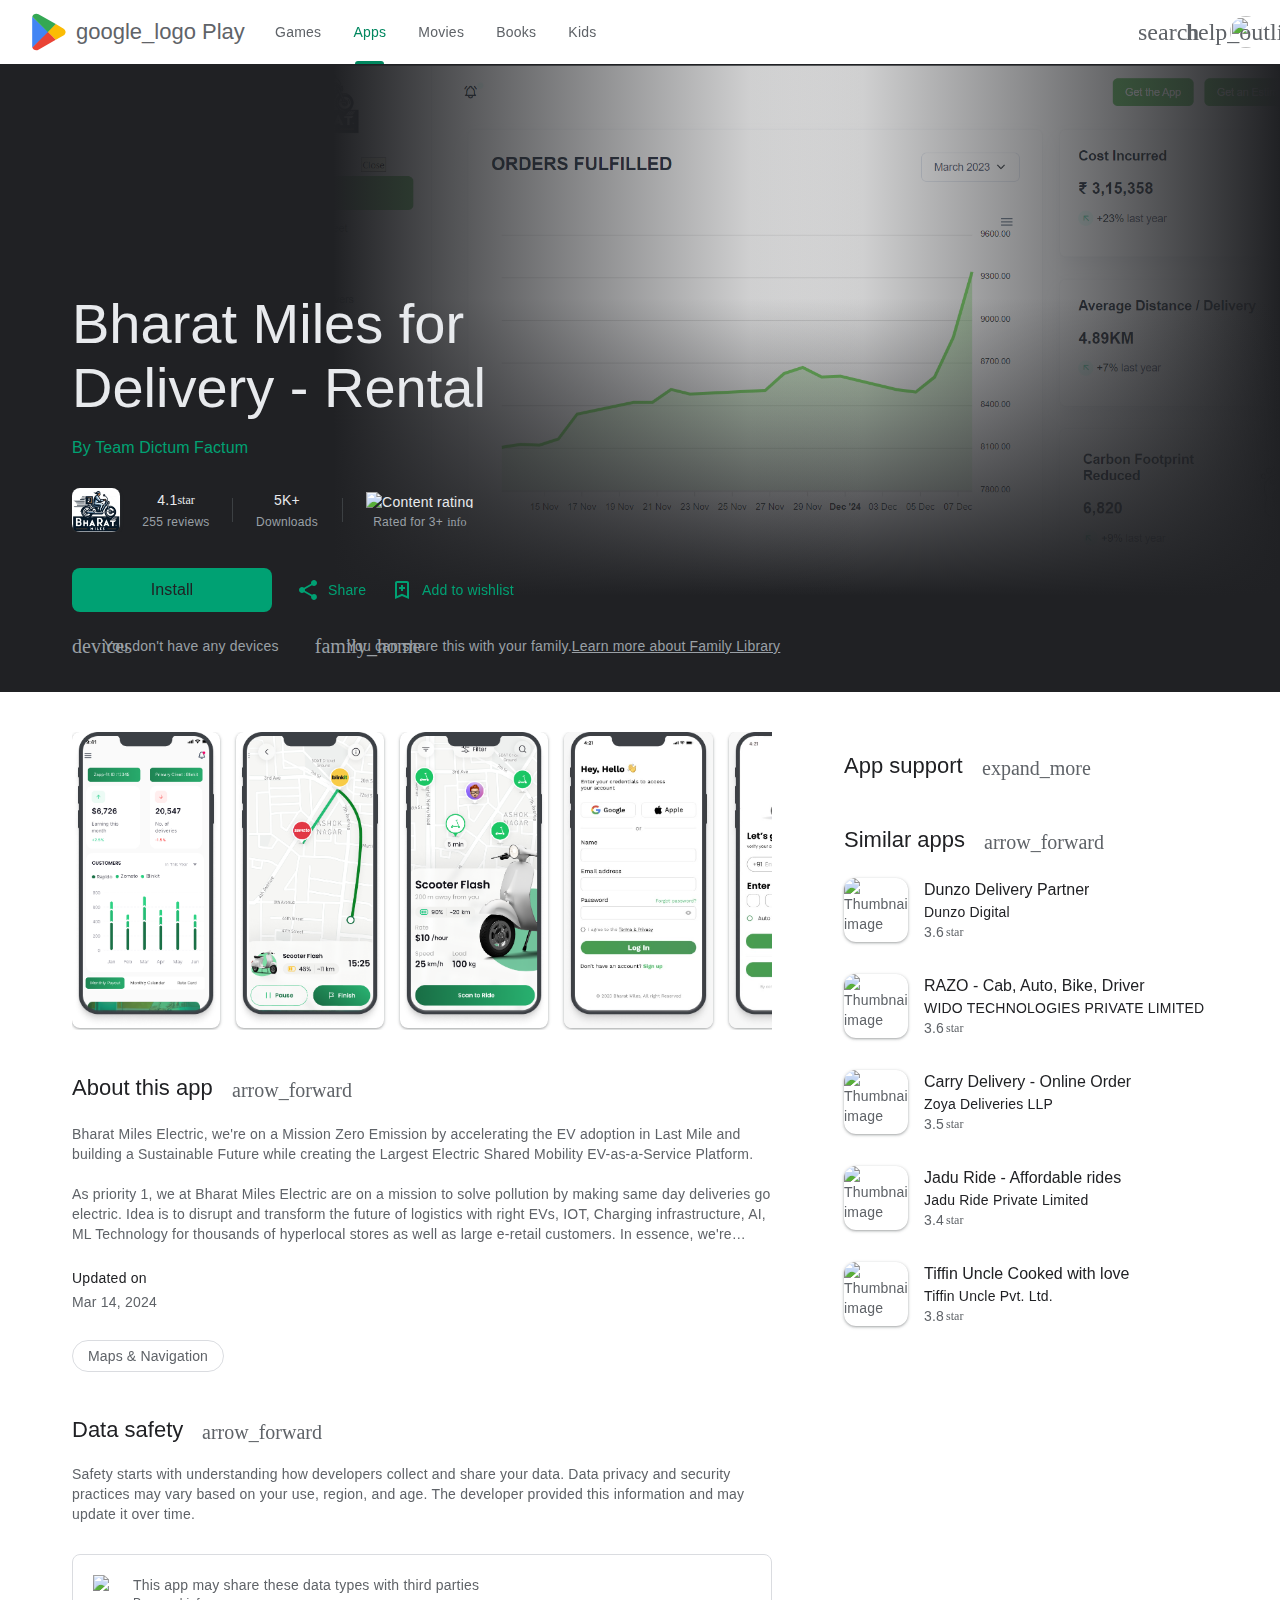
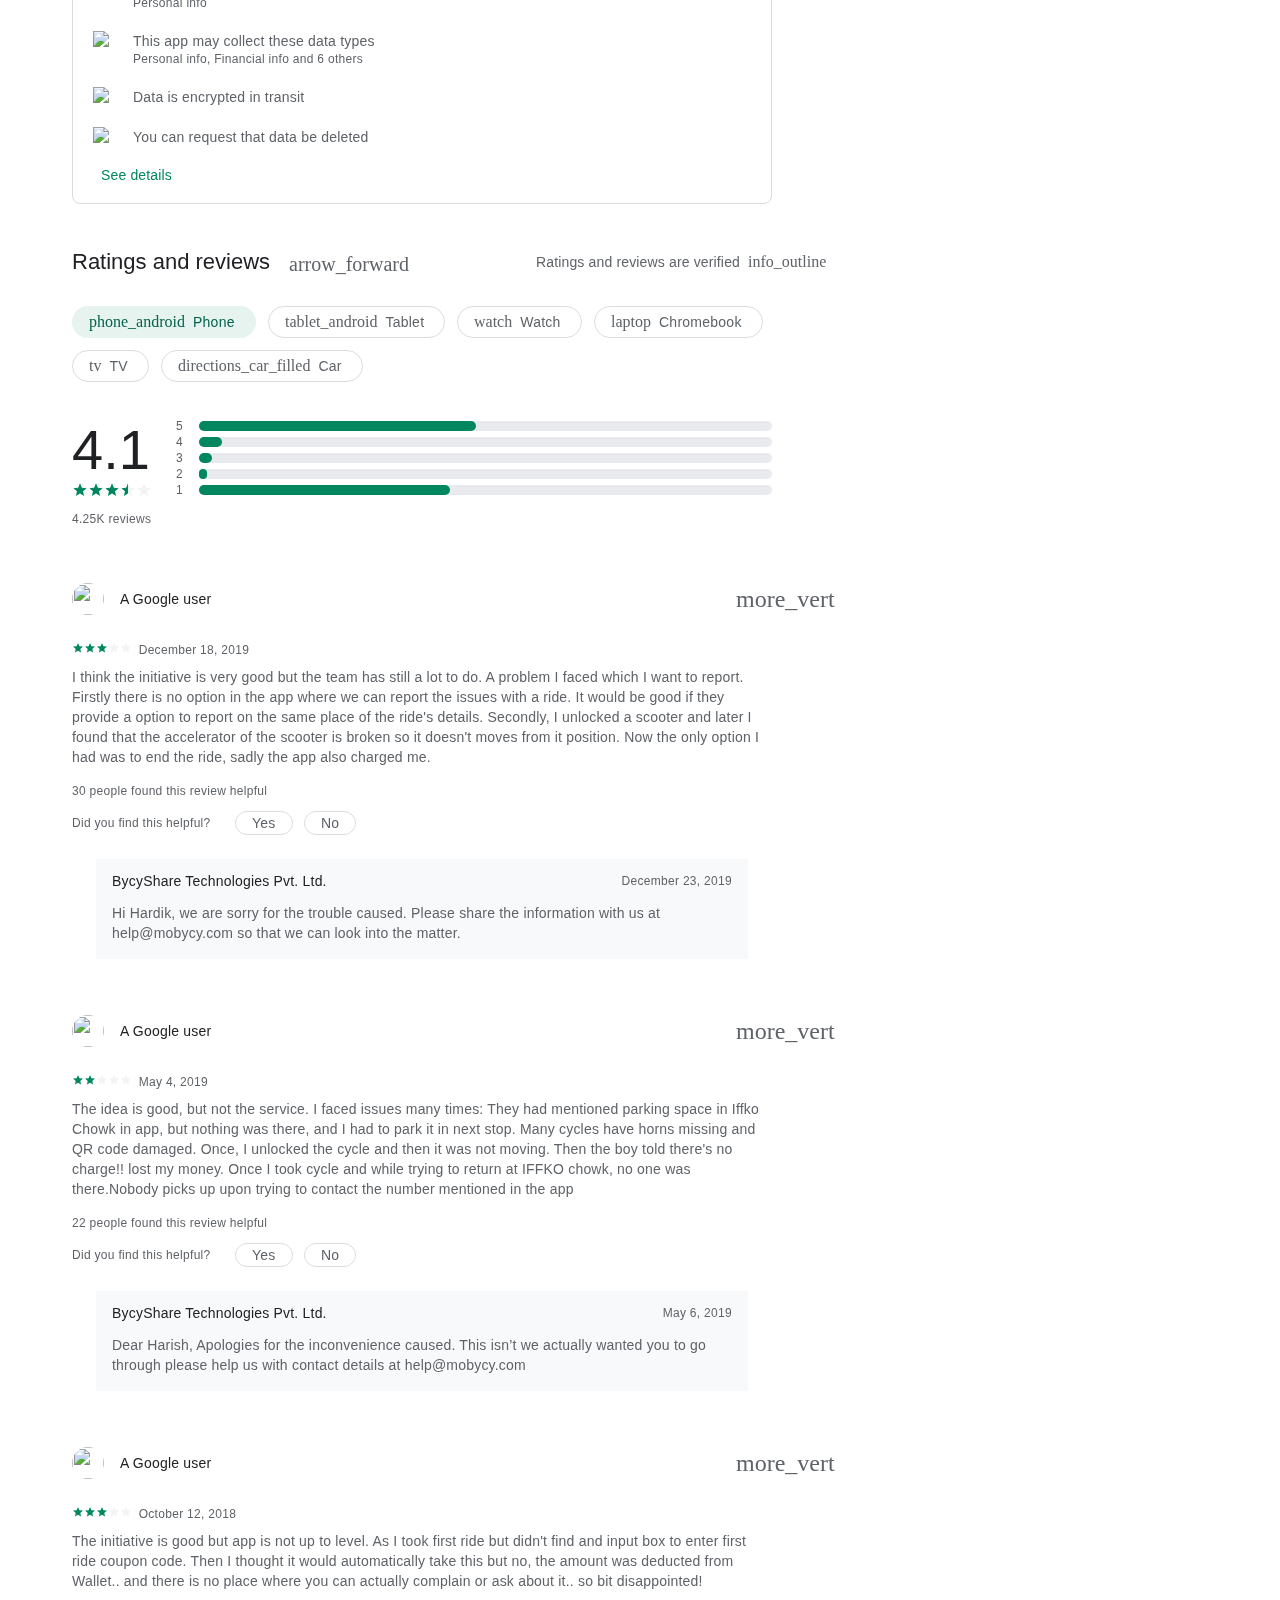
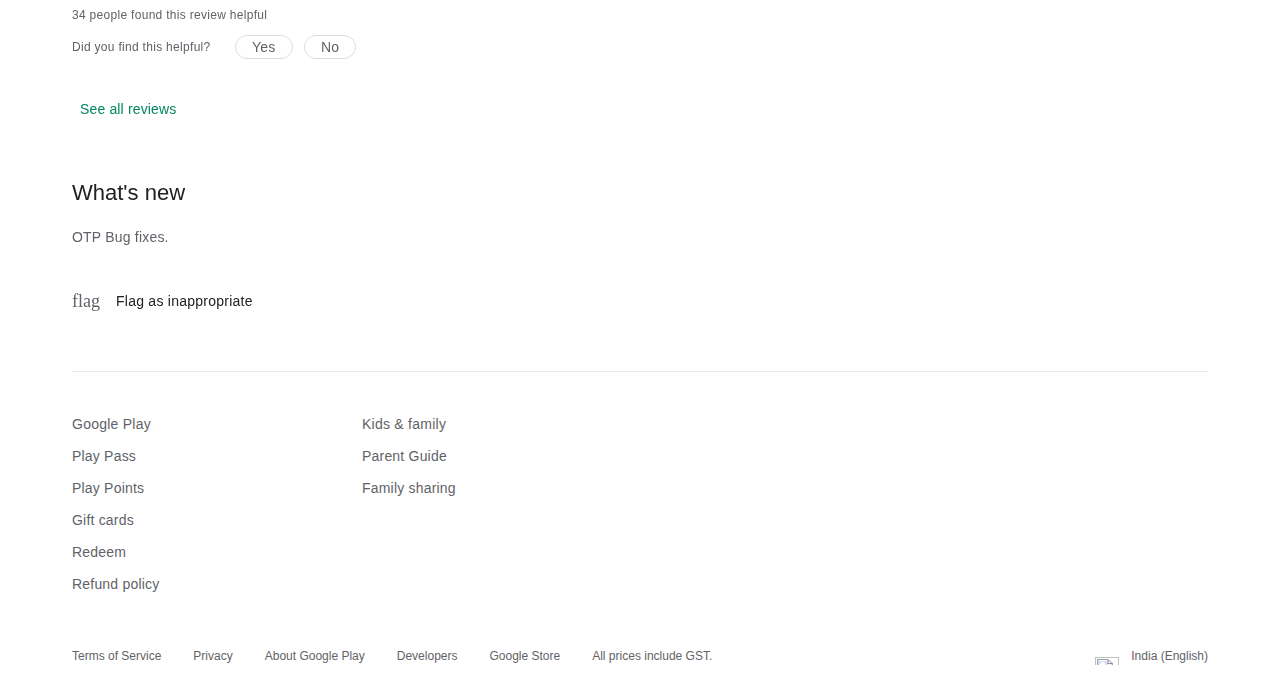
==== commit 4045c93b: "change" ====
--- a/src/html/app.html
+++ b/src/html/app.html
@@ -27,7 +27,7 @@
     ["BOQ_wizbind"],Y=window||n;X[0]in Y||"undefined"==typeof Y.execScript||Y.execScript("var "+X[0]);for(var Z;X.length&&(Z=X.shift());)X.length||void 0===W?Y[Z]&&Y[Z]!==Object.prototype[Z]?Y=Y[Z]:Y=Y[Z]={}:Y[Z]=W;}).call(this);
     </script><script noCollect src="https://www.gstatic.com/_/boq-play/_/js/k=boq-play.PlayStoreUi.en.B60gFQCem70.2021.O/am=07MNhgaw4sB_oG_FFg/d=1/excm=_b,_tp,appdetailsview/ed=1/dg=0/wt=2/ujg=1/rs=AB1caFUak2UxIve0f9Bw5g43IpAQEVUx0Q/m=_b,_tp" defer id="base-js" nonce="D7g25ZGy7Hga94529_ViwA"></script><script nonce="D7g25ZGy7Hga94529_ViwA">if (window.BOQ_loadedInitialJS) {onJsLoad();} else {document.getElementById('base-js').addEventListener('load', onJsLoad, false);}</script><script nonce="D7g25ZGy7Hga94529_ViwA">
         window['_wjdc'] = function (d) {window['_wjdd'] = d};
-        </script><meta content="NOODP" name="robots"><link rel="canonical" href="https://play.google.com/store/apps/details?id=com.mobycy&amp;hl=en"><link rel="alternate" href="https://play.google.com/store/apps/details?id=com.mobycy" hreflang="x-default"><link rel="alternate" href="https://play.google.com/store/apps/details?id=com.mobycy&amp;hl=en_US&amp;gl=IN" hreflang="en-US"><link rel="alternate" href="https://play.google.com/store/apps/details?id=com.mobycy&amp;hl=af&amp;gl=IN" hreflang="af"><link rel="alternate" href="https://play.google.com/store/apps/details?id=com.mobycy&amp;hl=am&amp;gl=IN" hreflang="am"><link rel="alternate" href="https://play.google.com/store/apps/details?id=com.mobycy&amp;hl=ar&amp;gl=IN" hreflang="ar"><link rel="alternate" href="https://play.google.com/store/apps/details?id=com.mobycy&amp;hl=as&amp;gl=IN" hreflang="as"><link rel="alternate" href="https://play.google.com/store/apps/details?id=com.mobycy&amp;hl=az&amp;gl=IN" hreflang="az"><link rel="alternate" href="https://play.google.com/store/apps/details?id=com.mobycy&amp;hl=be&amp;gl=IN" hreflang="be"><link rel="alternate" href="https://play.google.com/store/apps/details?id=com.mobycy&amp;hl=bg&amp;gl=IN" hreflang="bg"><link rel="alternate" href="https://play.google.com/store/apps/details?id=com.mobycy&amp;hl=bn&amp;gl=IN" hreflang="bn"><link rel="alternate" href="https://play.google.com/store/apps/details?id=com.mobycy&amp;hl=bs&amp;gl=IN" hreflang="bs"><link rel="alternate" href="https://play.google.com/store/apps/details?id=com.mobycy&amp;hl=ca&amp;gl=IN" hreflang="ca"><link rel="alternate" href="https://play.google.com/store/apps/details?id=com.mobycy&amp;hl=cs&amp;gl=IN" hreflang="cs"><link rel="alternate" href="https://play.google.com/store/apps/details?id=com.mobycy&amp;hl=da&amp;gl=IN" hreflang="da"><link rel="alternate" href="https://play.google.com/store/apps/details?id=com.mobycy&amp;hl=de&amp;gl=IN" hreflang="de"><link rel="alternate" href="https://play.google.com/store/apps/details?id=com.mobycy&amp;hl=de_AT&amp;gl=IN" hreflang="de-AT"><link rel="alternate" href="https://play.google.com/store/apps/details?id=com.mobycy&amp;hl=de_CH&amp;gl=IN" hreflang="de-CH"><link rel="alternate" href="https://play.google.com/store/apps/details?id=com.mobycy&amp;hl=el&amp;gl=IN" hreflang="el"><link rel="alternate" href="https://play.google.com/store/apps/details?id=com.mobycy&amp;hl=en&amp;gl=IN" hreflang="en"><link rel="alternate" href="https://play.google.com/store/apps/details?id=com.mobycy&amp;hl=en_AU&amp;gl=IN" hreflang="en-AU"><link rel="alternate" href="https://play.google.com/store/apps/details?id=com.mobycy&amp;hl=en_CA&amp;gl=IN" hreflang="en-CA"><link rel="alternate" href="https://play.google.com/store/apps/details?id=com.mobycy&amp;hl=en_GB&amp;gl=IN" hreflang="en-GB"><link rel="alternate" href="https://play.google.com/store/apps/details?id=com.mobycy&amp;hl=en_IE&amp;gl=IN" hreflang="en-IE"><link rel="alternate" href="https://play.google.com/store/apps/details?id=com.mobycy&amp;hl=en_IN&amp;gl=IN" hreflang="en-IN"><link rel="alternate" href="https://play.google.com/store/apps/details?id=com.mobycy&amp;hl=en_NZ&amp;gl=IN" hreflang="en-NZ"><link rel="alternate" href="https://play.google.com/store/apps/details?id=com.mobycy&amp;hl=en_SG&amp;gl=IN" hreflang="en-SG"><link rel="alternate" href="https://play.google.com/store/apps/details?id=com.mobycy&amp;hl=en_ZA&amp;gl=IN" hreflang="en-ZA"><link rel="alternate" href="https://play.google.com/store/apps/details?id=com.mobycy&amp;hl=es&amp;gl=IN" hreflang="es"><link rel="alternate" href="https://play.google.com/store/apps/details?id=com.mobycy&amp;hl=es_419&amp;gl=IN" hreflang="es-419"><link rel="alternate" href="https://play.google.com/store/apps/details?id=com.mobycy&amp;hl=es_AR&amp;gl=IN" hreflang="es-AR"><link rel="alternate" href="https://play.google.com/store/apps/details?id=com.mobycy&amp;hl=es_BO&amp;gl=IN" hreflang="es-BO"><link rel="alternate" href="https://play.google.com/store/apps/details?id=com.mobycy&amp;hl=es_CL&amp;gl=IN" hreflang="es-CL"><link rel="alternate" href="https://play.google.com/store/apps/details?id=com.mobycy&amp;hl=es_CO&amp;gl=IN" hreflang="es-CO"><link rel="alternate" href="https://play.google.com/store/apps/details?id=com.mobycy&amp;hl=es_CR&amp;gl=IN" hreflang="es-CR"><link rel="alternate" href="https://play.google.com/store/apps/details?id=com.mobycy&amp;hl=es_DO&amp;gl=IN" hreflang="es-DO"><link rel="alternate" href="https://play.google.com/store/apps/details?id=com.mobycy&amp;hl=es_EC&amp;gl=IN" hreflang="es-EC"><link rel="alternate" href="https://play.google.com/store/apps/details?id=com.mobycy&amp;hl=es_GT&amp;gl=IN" hreflang="es-GT"><link rel="alternate" href="https://play.google.com/store/apps/details?id=com.mobycy&amp;hl=es_HN&amp;gl=IN" hreflang="es-HN"><link rel="alternate" href="https://play.google.com/store/apps/details?id=com.mobycy&amp;hl=es_MX&amp;gl=IN" hreflang="es-MX"><link rel="alternate" href="https://play.google.com/store/apps/details?id=com.mobycy&amp;hl=es_NI&amp;gl=IN" hreflang="es-NI"><link rel="alternate" href="https://play.google.com/store/apps/details?id=com.mobycy&amp;hl=es_PA&amp;gl=IN" hreflang="es-PA"><link rel="alternate" href="https://play.google.com/store/apps/details?id=com.mobycy&amp;hl=es_PE&amp;gl=IN" hreflang="es-PE"><link rel="alternate" href="https://play.google.com/store/apps/details?id=com.mobycy&amp;hl=es_PR&amp;gl=IN" hreflang="es-PR"><link rel="alternate" href="https://play.google.com/store/apps/details?id=com.mobycy&amp;hl=es_PY&amp;gl=IN" hreflang="es-PY"><link rel="alternate" href="https://play.google.com/store/apps/details?id=com.mobycy&amp;hl=es_SV&amp;gl=IN" hreflang="es-SV"><link rel="alternate" href="https://play.google.com/store/apps/details?id=com.mobycy&amp;hl=es_US&amp;gl=IN" hreflang="es-US"><link rel="alternate" href="https://play.google.com/store/apps/details?id=com.mobycy&amp;hl=es_UY&amp;gl=IN" hreflang="es-UY"><link rel="alternate" href="https://play.google.com/store/apps/details?id=com.mobycy&amp;hl=es_VE&amp;gl=IN" hreflang="es-VE"><link rel="alternate" href="https://play.google.com/store/apps/details?id=com.mobycy&amp;hl=et&amp;gl=IN" hreflang="et"><link rel="alternate" href="https://play.google.com/store/apps/details?id=com.mobycy&amp;hl=eu&amp;gl=IN" hreflang="eu"><link rel="alternate" href="https://play.google.com/store/apps/details?id=com.mobycy&amp;hl=fa&amp;gl=IN" hreflang="fa"><link rel="alternate" href="https://play.google.com/store/apps/details?id=com.mobycy&amp;hl=fi&amp;gl=IN" hreflang="fi"><link rel="alternate" href="https://play.google.com/store/apps/details?id=com.mobycy&amp;hl=fil&amp;gl=IN" hreflang="fil"><link rel="alternate" href="https://play.google.com/store/apps/details?id=com.mobycy&amp;hl=fr&amp;gl=IN" hreflang="fr"><link rel="alternate" href="https://play.google.com/store/apps/details?id=com.mobycy&amp;hl=fr_CA&amp;gl=IN" hreflang="fr-CA"><link rel="alternate" href="https://play.google.com/store/apps/details?id=com.mobycy&amp;hl=fr_CH&amp;gl=IN" hreflang="fr-CH"><link rel="alternate" href="https://play.google.com/store/apps/details?id=com.mobycy&amp;hl=gl&amp;gl=IN" hreflang="gl"><link rel="alternate" href="https://play.google.com/store/apps/details?id=com.mobycy&amp;hl=gsw&amp;gl=IN" hreflang="gsw"><link rel="alternate" href="https://play.google.com/store/apps/details?id=com.mobycy&amp;hl=gu&amp;gl=IN" hreflang="gu"><link rel="alternate" href="https://play.google.com/store/apps/details?id=com.mobycy&amp;hl=he&amp;gl=IN" hreflang="he"><link rel="alternate" href="https://play.google.com/store/apps/details?id=com.mobycy&amp;hl=hi&amp;gl=IN" hreflang="hi"><link rel="alternate" href="https://play.google.com/store/apps/details?id=com.mobycy&amp;hl=hr&amp;gl=IN" hreflang="hr"><link rel="alternate" href="https://play.google.com/store/apps/details?id=com.mobycy&amp;hl=hu&amp;gl=IN" hreflang="hu"><link rel="alternate" href="https://play.google.com/store/apps/details?id=com.mobycy&amp;hl=hy&amp;gl=IN" hreflang="hy"><link rel="alternate" href="https://play.google.com/store/apps/details?id=com.mobycy&amp;hl=id&amp;gl=IN" hreflang="id"><link rel="alternate" href="https://play.google.com/store/apps/details?id=com.mobycy&amp;hl=is&amp;gl=IN" hreflang="is"><link rel="alternate" href="https://play.google.com/store/apps/details?id=com.mobycy&amp;hl=it&amp;gl=IN" hreflang="it"><link rel="alternate" href="https://play.google.com/store/apps/details?id=com.mobycy&amp;hl=ja&amp;gl=IN" hreflang="ja"><link rel="alternate" href="https://play.google.com/store/apps/details?id=com.mobycy&amp;hl=ka&amp;gl=IN" hreflang="ka"><link rel="alternate" href="https://play.google.com/store/apps/details?id=com.mobycy&amp;hl=kk&amp;gl=IN" hreflang="kk"><link rel="alternate" href="https://play.google.com/store/apps/details?id=com.mobycy&amp;hl=km&amp;gl=IN" hreflang="km"><link rel="alternate" href="https://play.google.com/store/apps/details?id=com.mobycy&amp;hl=kn&amp;gl=IN" hreflang="kn"><link rel="alternate" href="https://play.google.com/store/apps/details?id=com.mobycy&amp;hl=ko&amp;gl=IN" hreflang="ko"><link rel="alternate" href="https://play.google.com/store/apps/details?id=com.mobycy&amp;hl=ky&amp;gl=IN" hreflang="ky"><link rel="alternate" href="https://play.google.com/store/apps/details?id=com.mobycy&amp;hl=ln&amp;gl=IN" hreflang="ln"><link rel="alternate" href="https://play.google.com/store/apps/details?id=com.mobycy&amp;hl=lo&amp;gl=IN" hreflang="lo"><link rel="alternate" href="https://play.google.com/store/apps/details?id=com.mobycy&amp;hl=lt&amp;gl=IN" hreflang="lt"><link rel="alternate" href="https://play.google.com/store/apps/details?id=com.mobycy&amp;hl=lv&amp;gl=IN" hreflang="lv"><link rel="alternate" href="https://play.google.com/store/apps/details?id=com.mobycy&amp;hl=mk&amp;gl=IN" hreflang="mk"><link rel="alternate" href="https://play.google.com/store/apps/details?id=com.mobycy&amp;hl=ml&amp;gl=IN" hreflang="ml"><link rel="alternate" href="https://play.google.com/store/apps/details?id=com.mobycy&amp;hl=mn&amp;gl=IN" hreflang="mn"><link rel="alternate" href="https://play.google.com/store/apps/details?id=com.mobycy&amp;hl=mr&amp;gl=IN" hreflang="mr"><link rel="alternate" href="https://play.google.com/store/apps/details?id=com.mobycy&amp;hl=ms&amp;gl=IN" hreflang="ms"><link rel="alternate" href="https://play.google.com/store/apps/details?id=com.mobycy&amp;hl=my&amp;gl=IN" hreflang="my"><link rel="alternate" href="https://play.google.com/store/apps/details?id=com.mobycy&amp;hl=no&amp;gl=IN" hreflang="no"><link rel="alternate" href="https://play.google.com/store/apps/details?id=com.mobycy&amp;hl=ne&amp;gl=IN" hreflang="ne"><link rel="alternate" href="https://play.google.com/store/apps/details?id=com.mobycy&amp;hl=nl&amp;gl=IN" hreflang="nl"><link rel="alternate" href="https://play.google.com/store/apps/details?id=com.mobycy&amp;hl=or&amp;gl=IN" hreflang="or"><link rel="alternate" href="https://play.google.com/store/apps/details?id=com.mobycy&amp;hl=pa&amp;gl=IN" hreflang="pa"><link rel="alternate" href="https://play.google.com/store/apps/details?id=com.mobycy&amp;hl=pl&amp;gl=IN" hreflang="pl"><link rel="alternate" href="https://play.google.com/store/apps/details?id=com.mobycy&amp;hl=pt&amp;gl=IN" hreflang="pt"><link rel="alternate" href="https://play.google.com/store/apps/details?id=com.mobycy&amp;hl=pt_BR&amp;gl=IN" hreflang="pt-BR"><link rel="alternate" href="https://play.google.com/store/apps/details?id=com.mobycy&amp;hl=pt_PT&amp;gl=IN" hreflang="pt-PT"><link rel="alternate" href="https://play.google.com/store/apps/details?id=com.mobycy&amp;hl=ro&amp;gl=IN" hreflang="ro"><link rel="alternate" href="https://play.google.com/store/apps/details?id=com.mobycy&amp;hl=ru&amp;gl=IN" hreflang="ru"><link rel="alternate" href="https://play.google.com/store/apps/details?id=com.mobycy&amp;hl=si&amp;gl=IN" hreflang="si"><link rel="alternate" href="https://play.google.com/store/apps/details?id=com.mobycy&amp;hl=sk&amp;gl=IN" hreflang="sk"><link rel="alternate" href="https://play.google.com/store/apps/details?id=com.mobycy&amp;hl=sl&amp;gl=IN" hreflang="sl"><link rel="alternate" href="https://play.google.com/store/apps/details?id=com.mobycy&amp;hl=sq&amp;gl=IN" hreflang="sq"><link rel="alternate" href="https://play.google.com/store/apps/details?id=com.mobycy&amp;hl=sr&amp;gl=IN" hreflang="sr"><link rel="alternate" href="https://play.google.com/store/apps/details?id=com.mobycy&amp;hl=sr_Latn&amp;gl=IN" hreflang="sr-Latn"><link rel="alternate" href="https://play.google.com/store/apps/details?id=com.mobycy&amp;hl=sv&amp;gl=IN" hreflang="sv"><link rel="alternate" href="https://play.google.com/store/apps/details?id=com.mobycy&amp;hl=sw&amp;gl=IN" hreflang="sw"><link rel="alternate" href="https://play.google.com/store/apps/details?id=com.mobycy&amp;hl=ta&amp;gl=IN" hreflang="ta"><link rel="alternate" href="https://play.google.com/store/apps/details?id=com.mobycy&amp;hl=te&amp;gl=IN" hreflang="te"><link rel="alternate" href="https://play.google.com/store/apps/details?id=com.mobycy&amp;hl=th&amp;gl=IN" hreflang="th"><link rel="alternate" href="https://play.google.com/store/apps/details?id=com.mobycy&amp;hl=tr&amp;gl=IN" hreflang="tr"><link rel="alternate" href="https://play.google.com/store/apps/details?id=com.mobycy&amp;hl=uk&amp;gl=IN" hreflang="uk"><link rel="alternate" href="https://play.google.com/store/apps/details?id=com.mobycy&amp;hl=ur&amp;gl=IN" hreflang="ur"><link rel="alternate" href="https://play.google.com/store/apps/details?id=com.mobycy&amp;hl=uz&amp;gl=IN" hreflang="uz"><link rel="alternate" href="https://play.google.com/store/apps/details?id=com.mobycy&amp;hl=vi&amp;gl=IN" hreflang="vi"><link rel="alternate" href="https://play.google.com/store/apps/details?id=com.mobycy&amp;hl=zh&amp;gl=IN" hreflang="zh"><link rel="alternate" href="https://play.google.com/store/apps/details?id=com.mobycy&amp;hl=zh_CN&amp;gl=IN" hreflang="zh-CN"><link rel="alternate" href="https://play.google.com/store/apps/details?id=com.mobycy&amp;hl=zh_HK&amp;gl=IN" hreflang="zh-HK"><link rel="alternate" href="https://play.google.com/store/apps/details?id=com.mobycy&amp;hl=zh_TW&amp;gl=IN" hreflang="zh-TW"><link rel="alternate" href="https://play.google.com/store/apps/details?id=com.mobycy&amp;hl=zu&amp;gl=IN" hreflang="zu"><meta content="website" property="og:type"><meta property="og:url" content="https://play.google.com/store/apps/details?id=com.mobycy&amp;hl=en"><meta name="twitter:url" content="https://play.google.com/store/apps/details?id=com.mobycy&amp;hl=en"><meta property="og:title" content="Bharat Miles for Delivery - Rental - Apps on Google Play"><title id="main-title">Bharat Miles for Delivery - Rental - Apps on Google Play</title><meta name="description" property="og:description" content="Bharat Miles Electric Prepaid Rent for Lastmile Delivery | MissionZeroEmission"><meta property="og:image" content="https://play-lh.googleusercontent.com/AIutzZyJUI-QCjCgWUz8pvpZkJsAMMBDneW0bCgHMoVZERe8U3LU4Va29P107KXbb68"><meta name="twitter:card" content="summary_large_image"><meta name="twitter:site" content="@GooglePlay"><meta name="twitter:title" content="Bharat Miles for Delivery - Rental - Apps on Google Play"><meta name="twitter:description" content="Bharat Miles Electric Prepaid Rent for Lastmile Delivery | MissionZeroEmission"><meta name="twitter:image" content="https://play-lh.googleusercontent.com/AIutzZyJUI-QCjCgWUz8pvpZkJsAMMBDneW0bCgHMoVZERe8U3LU4Va29P107KXbb68=w600-h300-pc0xffffff-pd"><meta name="appstore:developer_url" content="https://www.Bharat Miles.app"><meta name="appstore:bundle_id" content="com.mobycy"><meta name="appstore:store_id" content="com.mobycy"><script nonce="D7g25ZGy7Hga94529_ViwA">var AF_initDataKeys = ["ds:0","ds:1","ds:2","ds:3","ds:4","ds:5","ds:6","ds:7","ds:8","ds:9","ds:10","ds:11","ds:12","ds:13","ds:14","ds:15","ds:16"]; var AF_dataServiceRequests = {'ds:0' : {id:'T6C6Se',request:[]},'ds:1' : {id:'Qu3lde',request:[null,true]},'ds:2' : {id:'X5bnOb',ext: 1.59168981E8 ,request:[]},'ds:3' : {id:'CLXjtf',ext: 1.84915516E8 ,request:[["com.mobycy",7]]},'ds:4' : {id:'A6yuRe',request:[["com.mobycy",7]]},'ds:5' : {id:'qjTkWb',request:[null,["com.mobycy",7]]},'ds:6' : {id:'cBDeQe',request:[null,["com.mobycy",7]]},'ds:7' : {id:'Ws7gDc',request:[null,null,[[1,9,10,11,13,14,19,20,38,43,47,49,52,58,59,63,69,70,73,74,75,78,79,80,91,92,95,96,97,100,101,103,106,112,119,129,137,139,141,145,146,151,155]],[[[true,null,1],null,[[null,[]]],null,null,null,null,[null,2],null,null,null,null,null,null,null,null,null,null,null,null,null,null,[1]],[null,[[null,[]]],null,null,[true]],[null,[[null,[]]],null,[true]],[null,[[null,[]]]],null,null,null,null,[[[null,[]]]],[[[null,[]]]]],null,[["com.mobycy",7]]]},'ds:8' : {id:'TSMuMb',ext: 1.49801696E8 ,request:[]},'ds:9' : {id:'ag2B9c',ext: 1.92838566E8 ,request:[[null,["com.mobycy",7],null,[[3,[6]],null,null,[1,8]]],[true]]},'ds:10' : {id:'c5NYSc',request:[null,["com.mobycy",7]]},'ds:11' : {id:'oCPfdb',request:[null,[1,null,[20],null,[null,null,null,null,null,null,null,null,2]],["com.mobycy",7]]},'ds:12' : {id:'Ws7gDc',request:[null,null,[[52]],[[null,null,null,null,null,null,null,null,null,null,null,null,null,null,null,null,null,null,null,null,null,null,null,[2]]],null,[["com.mobycy",7]]]},'ds:13' : {id:'oCPfdb',request:[null,[2,null,[20],null,[null,null,null,null,null,null,null,null,2]],["com.mobycy",7]]},'ds:14' : {id:'MTfLfb',request:[null,["com.mobycy",7]]},'ds:15' : {id:'jRco8',request:[]},'ds:16' : {id:'shGlA',request:[null,0]}}; var AF_initDataChunkQueue = []; var AF_initDataCallback; var AF_initDataInitializeCallback; if (AF_initDataInitializeCallback) {AF_initDataInitializeCallback(AF_initDataKeys, AF_initDataChunkQueue, AF_dataServiceRequests);}if (!AF_initDataCallback) {AF_initDataCallback = function(chunk) {AF_initDataChunkQueue.push(chunk);};}</script></head><body id="yDmH0d" jscontroller="pjICDe" jsaction="rcuQ6b:npT2md; click:FAbpgf; auxclick:FAbpgf" class="tQj5Y ghyPEc IqBfM ecJEib EWZcud" data-has-header="true" data-has-footer="true" data-iw="1536" data-ih="703"><script aria-hidden="true" nonce="D7g25ZGy7Hga94529_ViwA">window.wiz_progress&&window.wiz_progress();</script><div class="VUoKZ" aria-hidden="true"><div class="TRHLAc"></div></div><c-wiz jsrenderer="dfkSTe" id="kO001e" jsshadow jsdata="deferred-i1" data-p="%.@.1,1,false,0,false]" data-node-index="0;0" autoupdate jsmodel="hc6Ubd" view c-wiz><div class="N77Uuf"><c-wiz jsrenderer="qqarmf" jsshadow jsdata="deferred-i2" data-p="%.@.1,false]" data-node-index="2;0" autoupdate jsmodel="hc6Ubd" c-wiz><div class="P7NFWb "><nav class="yyaGpb"><a href="/store/games" class="uEz1ib Y4jiDf"><div class="jb05Ib"><svg width="24" height="24" viewBox="0 0 21 16" fill="none" xmlns="http://www.w3.org/2000/svg" class="Y4jiDf"><path fill-rule="evenodd" clip-rule="evenodd" d="M19.3 8.4C19.2169 7.65213 19.0648 6.90427 18.9009 6.09902C18.8676 5.93522 18.8338 5.76904 18.8 5.6L18.8 5.59986C18.7 5.1 18.7 5.09996 18.6 4.7L18.5 4.4C18.2 1.8 16 0 13.3 0H6.7C4.1 0 1.8 1.8 1.4 4.4C1.4 4.43174 1.4 4.4534 1.3968 4.47458C1.38993 4.52014 1.36826 4.56347 1.3 4.7C1.3 5.1 1.3 5.1 1.2 5.6C1.1 6.05 1.025 6.525 0.95 7C0.875 7.475 0.8 7.95 0.7 8.4C0.1 11.9 0 12.5 0 12.7C0 14.2 1.2 15.5 2.8 15.5C3.6 15.5 4.3 15.2 4.8 14.7L7.7 11.9H12.4L15.3 14.8C15.8 15.3 16.5 15.6 17.3 15.6C18.8 15.6 20.1 14.4 20.1 12.8C20.0055 12.5165 19.911 11.9651 19.3946 8.95177L19.3 8.4ZM13 5C13.4971 5 13.9 4.59706 13.9 4.1C13.9 3.60294 13.4971 3.2 13 3.2C12.5029 3.2 12.1 3.60294 12.1 4.1C12.1 4.59706 12.5029 5 13 5ZM15.8 6C15.8 6.49706 15.3971 6.9 14.9 6.9C14.4029 6.9 14 6.49706 14 6C14 5.50294 14.4029 5.1 14.9 5.1C15.3971 5.1 15.8 5.50294 15.8 6ZM10.5 5.4C10.2 5.7 10.2 6.3 10.5 6.6C10.8 6.9 11.4 6.9 11.7 6.6C12 6.3 12 5.7 11.7 5.4C11.4 5.1 10.9 5.1 10.5 5.4ZM13 8.8C13.4971 8.8 13.9 8.39706 13.9 7.9C13.9 7.40294 13.4971 7 13 7C12.5029 7 12.1 7.40294 12.1 7.9C12.1 8.39706 12.5029 8.8 13 8.8ZM6.4 3.5H7.6V5.4H9.5V6.6H7.6V8.5H6.4V6.6H4.5V5.4H6.4V3.5ZM16.5 13.3C16.7 13.5 16.9 13.6 17.2 13.6C17.8 13.6 18.2 13.2 18.2 12.6C18.2 12.7 16.8 4.8 16.8 4.7C16.5 3 15 1.8 13.3 1.8H6.7C4.9 1.8 3.5 3 3.2 4.7C3.2 4.8 1.8 12.7 1.8 12.7C1.8 13.3 2.3 13.7 2.8 13.7C3.1 13.7 3.3 13.6 3.5 13.4L6.9 10H13.1L13.4 10.2L16.5 13.3Z"/></svg></div><div class="WL3b7c">Games</div></a><a href="/store/apps" class="uEz1ib VuUAje"><div class="jb05Ib"><svg width="24" height="24" viewBox="0 0 24 24" fill="none" xmlns="http://www.w3.org/2000/svg" class="VuUAje ndrlL"><path fill-rule="evenodd" clip-rule="evenodd" d="M15 4H18C19.1 4 20 4.9 20 6V9C20 10.1 19.1 11 18 11H15C13.9 11 13 10.1 13 9V6C13 4.9 13.9 4 15 4ZM9 13H6C4.9 13 4 13.9 4 15V18C4 19.1 4.9 20 6 20H9C10.1 20 11 19.1 11 18V15C11 13.9 10.1 13 9 13ZM18 13H15C13.9 13 13 13.9 13 15V18C13 19.1 13.9 20 15 20H18C19.1 20 20 19.1 20 18V15C20 13.9 19.1 13 18 13ZM9 4H6C4.9 4 4 4.9 4 6V9C4 10.1 4.9 11 6 11H9C10.1 11 11 10.1 11 9V6C11 4.9 10.1 4 9 4Z"/></svg></div><div class="WL3b7c">Apps</div></a><a href="/store/movies" class="uEz1ib Y4jiDf"><div class="jb05Ib"><svg width="24" height="24" viewBox="0 0 24 24" fill="none" xmlns="http://www.w3.org/2000/svg" class="Y4jiDf"><path fill-rule="evenodd" clip-rule="evenodd" d="M3 2V22H21V2H3ZM5 20H19V4H5V20ZM9 7H6V5H9V7ZM18 7H15V5H18V7ZM6 19H9V17H6V19ZM18 19H15V17H18V19ZM15 15H18V13H15V15ZM9 15H6V13H9V15ZM15 11H18V9H15V11ZM9 11H6V9H9V11Z"/></svg></div><div class="WL3b7c">Movies</div></a><a href="/store/books" class="uEz1ib Y4jiDf"><div class="jb05Ib"><svg width="24" height="24" viewBox="0 0 24 24" fill="none" xmlns="http://www.w3.org/2000/svg" class="Y4jiDf"><path fill-rule="evenodd" clip-rule="evenodd" d="M12.4996 6.36584L14.001 7.65237V4H11.001V7.65075L12.4996 6.36584ZM10 2H11.001H14.001H15H16.998C18.6461 2 20.001 3.35397 20.001 5.002V18.998C20.001 20.646 18.6461 22 16.998 22H4V2H10ZM18.001 5.002C18.001 4.459 17.542 4 16.998 4H16.001V12L12.5 9L9.001 12V4H6V20H16.998C17.542 20 18.001 19.541 18.001 18.998V5.002Z"/></svg></div><div class="WL3b7c">Books</div></a><a href="/store/apps/category/FAMILY" class="uEz1ib Y4jiDf"><div class="jb05Ib"><svg width="24" height="24" viewBox="0 0 24 24" fill="none" xmlns="http://www.w3.org/2000/svg" class="Y4jiDf"><path fill-rule="evenodd" clip-rule="evenodd" d="M11.9995 20.439C13.1543 20.787 17.2264 22 17.6293 22C18.4311 22 18.928 21.578 19.154 21.325C19.7049 20.7081 19.7029 20.0604 19.6999 19.0794L19.6999 19.074C19.6989 18.647 19.6299 16.111 19.6009 15.125C20.2258 14.252 21.8914 11.907 22.1604 11.5C22.7292 10.643 23.2201 9.901 22.8972 8.908C22.5724 7.90856 21.7594 7.61034 20.8112 7.26259L20.8096 7.262C20.3747 7.103 17.7853 6.254 16.8195 5.942C16.2026 5.107 14.518 2.848 14.221 2.476L14.2198 2.47445C13.5875 1.68311 13.0416 1 11.9995 1C10.9577 1 10.4108 1.684 9.77797 2.477C9.48103 2.848 7.79639 5.107 7.18052 5.942C6.21372 6.255 3.62427 7.103 3.18436 7.265C2.24156 7.61 1.42773 7.908 1.1028 8.908C0.779871 9.901 1.27077 10.643 1.83965 11.501C2.10059 11.894 3.77424 14.252 4.39911 15.125C4.37011 16.111 4.30113 18.646 4.29913 19.074V19.0741C4.29613 20.058 4.29415 20.708 4.84501 21.324C5.06996 21.576 5.56686 22 6.37069 22C6.7726 22 10.8447 20.787 11.9995 20.439ZM17.6018 15.1838C17.6437 16.6103 17.6991 18.7493 17.6999 19.0787C17.7021 19.8051 17.6963 19.9322 17.6736 19.9767C17.5616 19.9504 17.418 19.9144 17.2472 19.8699C16.8391 19.7634 16.2949 19.6126 15.6462 19.4271C14.6587 19.1447 13.4965 18.8013 12.5766 18.5241L11.9995 18.3502L11.4224 18.5241C10.5029 18.8012 9.34041 19.1447 8.35292 19.4271C7.7042 19.6126 7.16005 19.7634 6.75206 19.8699C6.58148 19.9145 6.43802 19.9504 6.32604 19.9766C6.30304 19.9326 6.2969 19.8071 6.29912 19.0801C6.30067 18.7488 6.35718 16.5803 6.39824 15.1838L6.41807 14.5095L6.02543 13.9609C5.19866 12.8058 3.70925 10.7011 3.50581 10.3947C3.01485 9.65422 2.98744 9.57977 3.00475 9.52653C3.02422 9.46662 3.06796 9.4373 3.87165 9.1432C4.20463 9.02058 6.39401 8.29883 7.79654 7.84477L8.40835 7.64669L8.79007 7.12916C9.57143 6.06978 11.1071 4.01707 11.3394 3.72674C11.8852 3.04281 11.9401 3 11.9995 3C12.049 3 12.0824 3.02198 12.403 3.40831C12.4693 3.48831 12.5251 3.55748 12.6586 3.72451C12.8889 4.01303 14.4014 6.03473 15.2108 7.1304L15.5929 7.64752L16.2047 7.84516C17.4867 8.25931 19.7877 9.01784 20.1229 9.1404L20.1237 9.1407C20.2142 9.17389 20.2145 9.17398 20.3015 9.20614C20.9377 9.44213 20.977 9.47051 20.9951 9.52605C21.0125 9.57968 20.9851 9.65415 20.4941 10.3939C20.2859 10.7088 18.8457 12.7438 17.9746 13.9609L17.5819 14.5095L17.6018 15.1838Z"/></svg></div><div class="WL3b7c">Kids</div></a></nav></div><c-data id="i2" jsdata=" tjNwSb;_;3"></c-data></c-wiz></div><header class="S3WLMd" jsaction="rcuQ6b:npT2md;KwkHzf:IPLOJd;tGMTLb:T1PkR;" jscontroller="ArluEf" role="banner"><nav class="oPjgQb" aria-label="Page Header"><a href="/store/games" aria-label="Google Play logo" class="f0UV3d"><svg class="kOqhQd" aria-hidden="true" viewBox="0 0 40 40" xmlns="http://www.w3.org/2000/svg"><path fill="none" d="M0,0h40v40H0V0z"/><g><path d="M19.7,19.2L4.3,35.3c0,0,0,0,0,0c0.5,1.7,2.1,3,4,3c0.8,0,1.5-0.2,2.1-0.6l0,0l17.4-9.9L19.7,19.2z" fill="#EA4335"/><path d="M35.3,16.4L35.3,16.4l-7.5-4.3l-8.4,7.4l8.5,8.3l7.5-4.2c1.3-0.7,2.2-2.1,2.2-3.6C37.5,18.5,36.6,17.1,35.3,16.4z" fill="#FBBC04"/><path d="M4.3,4.7C4.2,5,4.2,5.4,4.2,5.8v28.5c0,0.4,0,0.7,0.1,1.1l16-15.7L4.3,4.7z" fill="#4285F4"/><path d="M19.8,20l8-7.9L10.5,2.3C9.9,1.9,9.1,1.7,8.3,1.7c-1.9,0-3.6,1.3-4,3c0,0,0,0,0,0L19.8,20z" fill="#34A853"/></g></svg><span aria-hidden="true">google_logo Play</span></a><c-wiz jsrenderer="I8lFqf" jsshadow jsdata="deferred-i3" data-p="%.@.1]" data-node-index="4;0" autoupdate jsmodel="hc6Ubd" c-wiz><div jsaction="JIbuQc:fAsfBd;" jscontroller="vNKqzc" role="navigation" aria-label="Main" class="P8HBFd"><div jscontroller="fI4Vwc" jsaction="lN8i5b:MhjYq;" jsshadow jsname="DtB9Me"><div class="VfPpkd-AznF2e-ZMv3u ucf8re" role="tablist" jscontroller="sJhETb" jsaction="keydown:I481le;ndQSrb:ts7vde;" jsshadow data-use-automatic-activation="false"><div class="VfPpkd-AznF2e-vzJc7b" jscontroller="JWUKXe" jsaction="wheel:PNXF5; touchstart:PNXF5; pointerdown:PNXF5; mousedown:PNXF5; keydown:PNXF5;" jsname="mAKh3e" jsshadow><div class="VfPpkd-AznF2e-LUERP-vJ7A6b" jsname="vJ7A6b" jsaction="c0v8t:Y3U6Wb;"><span jsslot class="VfPpkd-AznF2e-LUERP-bN97Pc" jsname="bN97Pc" jsaction="transitionend:e204de"><button class="VfPpkd-AznF2e VfPpkd-AznF2e-OWXEXe-jJNx8e-QBLLGd WbUJNb FEsNhd YmRZ5d cvzg3c" role="tab" aria-selected="false" tabindex="-1" id="11" jscontroller="t1sulf" jsaction="click:cOuCgd; mousedown:UX7yZ; mouseup:lbsD7e; mouseenter:tfO1Yc; mouseleave:JywGue; touchstart:p6p2H; touchmove:FwuNnf; touchend:yfqBxc; touchcancel:JMtRjd; focus:AHmuwe; blur:O22p3e;" href="/store/games" data-disable-idom="true" data-skip-focus-on-activate="false" jsshadow><span class="VfPpkd-N5Lhkf" jsname="bN97Pc"><span class="VfPpkd-jY41G-V67aGc" jsname="V67aGc">Games</span><span class="VfPpkd-AznF2e-uDEFge rvBHac kte1hc" jscontroller="JH2zc" jsname="s3t1lf" jsshadow><span class="VfPpkd-AznF2e-wEcVzc VfPpkd-AznF2e-wEcVzc-OWXEXe-NowJzb pawmVc" jsname="bN97Pc"></span></span></span><span class="VfPpkd-YVzG2b" jsname="ksKsZd"></span><div class="VfPpkd-wJCpie-LhBDec"></div></button><button class="VfPpkd-AznF2e VfPpkd-AznF2e-OWXEXe-auswjd VfPpkd-AznF2e-OWXEXe-jJNx8e-QBLLGd WbUJNb FEsNhd YmRZ5d q2wkXd" role="tab" aria-selected="true" tabindex="0" id="1" jscontroller="t1sulf" jsaction="click:cOuCgd; mousedown:UX7yZ; mouseup:lbsD7e; mouseenter:tfO1Yc; mouseleave:JywGue; touchstart:p6p2H; touchmove:FwuNnf; touchend:yfqBxc; touchcancel:JMtRjd; focus:AHmuwe; blur:O22p3e;" href="/store/apps" data-disable-idom="true" data-skip-focus-on-activate="false" jsshadow><span class="VfPpkd-N5Lhkf" jsname="bN97Pc"><span class="VfPpkd-jY41G-V67aGc" jsname="V67aGc">Apps</span><span class="VfPpkd-AznF2e-uDEFge VfPpkd-AznF2e-uDEFge-OWXEXe-auswjd rvBHac kte1hc" jscontroller="JH2zc" jsname="s3t1lf" jsshadow><span class="VfPpkd-AznF2e-wEcVzc VfPpkd-AznF2e-wEcVzc-OWXEXe-NowJzb pawmVc" jsname="bN97Pc"></span></span></span><span class="VfPpkd-YVzG2b" jsname="ksKsZd"></span><div class="VfPpkd-wJCpie-LhBDec"></div></button><button class="VfPpkd-AznF2e VfPpkd-AznF2e-OWXEXe-jJNx8e-QBLLGd WbUJNb FEsNhd YmRZ5d ROhV3c" role="tab" aria-selected="false" tabindex="-1" id="9" jscontroller="t1sulf" jsaction="click:cOuCgd; mousedown:UX7yZ; mouseup:lbsD7e; mouseenter:tfO1Yc; mouseleave:JywGue; touchstart:p6p2H; touchmove:FwuNnf; touchend:yfqBxc; touchcancel:JMtRjd; focus:AHmuwe; blur:O22p3e;" href="/store/movies" data-disable-idom="true" data-skip-focus-on-activate="false" jsshadow><span class="VfPpkd-N5Lhkf" jsname="bN97Pc"><span class="VfPpkd-jY41G-V67aGc" jsname="V67aGc">Movies</span><span class="VfPpkd-AznF2e-uDEFge rvBHac kte1hc" jscontroller="JH2zc" jsname="s3t1lf" jsshadow><span class="VfPpkd-AznF2e-wEcVzc VfPpkd-AznF2e-wEcVzc-OWXEXe-NowJzb pawmVc" jsname="bN97Pc"></span></span></span><span class="VfPpkd-YVzG2b" jsname="ksKsZd"></span><div class="VfPpkd-wJCpie-LhBDec"></div></button><button class="VfPpkd-AznF2e VfPpkd-AznF2e-OWXEXe-jJNx8e-QBLLGd WbUJNb FEsNhd YmRZ5d AthEce" role="tab" aria-selected="false" tabindex="-1" id="5" jscontroller="t1sulf" jsaction="click:cOuCgd; mousedown:UX7yZ; mouseup:lbsD7e; mouseenter:tfO1Yc; mouseleave:JywGue; touchstart:p6p2H; touchmove:FwuNnf; touchend:yfqBxc; touchcancel:JMtRjd; focus:AHmuwe; blur:O22p3e;" href="/store/books" data-disable-idom="true" data-skip-focus-on-activate="false" jsshadow><span class="VfPpkd-N5Lhkf" jsname="bN97Pc"><span class="VfPpkd-jY41G-V67aGc" jsname="V67aGc">Books</span><span class="VfPpkd-AznF2e-uDEFge rvBHac kte1hc" jscontroller="JH2zc" jsname="s3t1lf" jsshadow><span class="VfPpkd-AznF2e-wEcVzc VfPpkd-AznF2e-wEcVzc-OWXEXe-NowJzb pawmVc" jsname="bN97Pc"></span></span></span><span class="VfPpkd-YVzG2b" jsname="ksKsZd"></span><div class="VfPpkd-wJCpie-LhBDec"></div></button><button class="VfPpkd-AznF2e VfPpkd-AznF2e-OWXEXe-jJNx8e-QBLLGd WbUJNb FEsNhd YmRZ5d dUghbc" role="tab" aria-selected="false" tabindex="-1" id="13" jscontroller="t1sulf" jsaction="click:cOuCgd; mousedown:UX7yZ; mouseup:lbsD7e; mouseenter:tfO1Yc; mouseleave:JywGue; touchstart:p6p2H; touchmove:FwuNnf; touchend:yfqBxc; touchcancel:JMtRjd; focus:AHmuwe; blur:O22p3e;" href="/store/apps/category/FAMILY" data-disable-idom="true" data-skip-focus-on-activate="false" jsshadow><span class="VfPpkd-N5Lhkf" jsname="bN97Pc"><span class="VfPpkd-jY41G-V67aGc" jsname="V67aGc">Kids</span><span class="VfPpkd-AznF2e-uDEFge rvBHac kte1hc" jscontroller="JH2zc" jsname="s3t1lf" jsshadow><span class="VfPpkd-AznF2e-wEcVzc VfPpkd-AznF2e-wEcVzc-OWXEXe-NowJzb pawmVc" jsname="bN97Pc"></span></span></span><span class="VfPpkd-YVzG2b" jsname="ksKsZd"></span><div class="VfPpkd-wJCpie-LhBDec"></div></button><button class="VfPpkd-AznF2e VfPpkd-AznF2e-OWXEXe-jJNx8e-QBLLGd WbUJNb FEsNhd YmRZ5d ZcNJTb" role="tab" aria-selected="false" tabindex="-1" id="none" jscontroller="t1sulf" jsaction="click:cOuCgd; mousedown:UX7yZ; mouseup:lbsD7e; mouseenter:tfO1Yc; mouseleave:JywGue; touchstart:p6p2H; touchmove:FwuNnf; touchend:yfqBxc; touchcancel:JMtRjd; focus:AHmuwe; blur:O22p3e;" data-disable-idom="true" data-skip-focus-on-activate="false" jsshadow><span class="VfPpkd-N5Lhkf" jsname="bN97Pc"><span class="VfPpkd-jY41G-V67aGc" jsname="V67aGc">none</span><span class="VfPpkd-AznF2e-uDEFge rvBHac kte1hc" jscontroller="JH2zc" jsname="s3t1lf" jsshadow><span class="VfPpkd-AznF2e-wEcVzc VfPpkd-AznF2e-wEcVzc-OWXEXe-NowJzb pawmVc" jsname="bN97Pc"></span></span></span><span class="VfPpkd-YVzG2b" jsname="ksKsZd"></span><div class="VfPpkd-wJCpie-LhBDec"></div></button></span></div></div></div><div role="tabpanel" aria-labelledby="11" jscontroller="tBvKNb" jsname="PAiuue" data-tab-panel-active="false" style="display: none;" class="ZcNJTb"><span jsslot></span></div><div role="tabpanel" aria-labelledby="1" jscontroller="tBvKNb" jsname="PAiuue" data-tab-panel-active="false" style="display: none;" class="ZcNJTb"><span jsslot></span></div><div role="tabpanel" aria-labelledby="9" jscontroller="tBvKNb" jsname="PAiuue" data-tab-panel-active="false" style="display: none;" class="ZcNJTb"><span jsslot></span></div><div role="tabpanel" aria-labelledby="5" jscontroller="tBvKNb" jsname="PAiuue" data-tab-panel-active="false" style="display: none;" class="ZcNJTb"><span jsslot></span></div><div role="tabpanel" aria-labelledby="13" jscontroller="tBvKNb" jsname="PAiuue" data-tab-panel-active="false" style="display: none;" class="ZcNJTb"><span jsslot></span></div><div role="tabpanel" aria-labelledby="unknown" jscontroller="tBvKNb" jsname="PAiuue" data-tab-panel-active="false" style="display: none;" class="ZcNJTb"><span jsslot></span></div></div></div><c-data id="i3" jsdata=" tjNwSb;_;3"></c-data></c-wiz><div class="oc9n0c"><div jsaction="JIbuQc:bWGA9c;"><button class="VfPpkd-Bz112c-LgbsSe yHy1rc eT1oJ mN1ivc" jscontroller="soHxf" jsaction="click:cOuCgd; mousedown:UX7yZ; mouseup:lbsD7e; mouseenter:tfO1Yc; mouseleave:JywGue; touchstart:p6p2H; touchmove:FwuNnf; touchend:yfqBxc; touchcancel:JMtRjd; focus:AHmuwe; blur:O22p3e; contextmenu:mg9Pef;mlnRJb:fLiPzd;" data-disable-idom="true" aria-label="Search"><div jsname="s3Eaab" class="VfPpkd-Bz112c-Jh9lGc"></div><div class="VfPpkd-Bz112c-J1Ukfc-LhBDec"></div><i class="google-material-icons r9optf" aria-hidden="true">search</i></button></div><div jscontroller="IcVnM" jsaction="rcuQ6b:ewIngf;JIbuQc:L1KARc"><button class="VfPpkd-Bz112c-LgbsSe yHy1rc eT1oJ QDwDD mN1ivc" jscontroller="soHxf" jsaction="click:cOuCgd; mousedown:UX7yZ; mouseup:lbsD7e; mouseenter:tfO1Yc; mouseleave:JywGue; touchstart:p6p2H; touchmove:FwuNnf; touchend:yfqBxc; touchcancel:JMtRjd; focus:AHmuwe; blur:O22p3e; contextmenu:mg9Pef;mlnRJb:fLiPzd;" data-disable-idom="true" aria-label="Help Center"><div jsname="s3Eaab" class="VfPpkd-Bz112c-Jh9lGc"></div><div class="VfPpkd-Bz112c-J1Ukfc-LhBDec"></div><i class="google-material-icons r9optf" aria-hidden="true">help_outline</i></button></div><c-wiz jsrenderer="yNB6me" jsshadow jsdata="deferred-i4" data-p="%.@.]" jscontroller="IJGqxf" jsaction="FzgWvd:fmKhsb" data-node-index="1;0" jsmodel="hc6Ubd" c-wiz><div><div class="VfPpkd-xl07Ob-XxIAqe-OWXEXe-oYxtQd" jscontroller="wg1P6b" jsaction="JIbuQc:aj0Jcf(WjL7X); keydown:uYT2Vb(WjL7X);xDliB:oNPcuf;SM8mFd:li9Srb;iFFCZc:NSsOUb;Rld2oe:NSsOUb" jsshadow data-disable-idom="true"><div jsname="WjL7X" jsslot><button class="VfPpkd-Bz112c-LgbsSe yHy1rc eT1oJ mN1ivc PeWVCc" jscontroller="soHxf" jsaction="click:cOuCgd; mousedown:UX7yZ; mouseup:lbsD7e; mouseenter:tfO1Yc; mouseleave:JywGue; touchstart:p6p2H; touchmove:FwuNnf; touchend:yfqBxc; touchcancel:JMtRjd; focus:AHmuwe; blur:O22p3e; contextmenu:mg9Pef;mlnRJb:fLiPzd;" data-disable-idom="true" aria-label="Google Account: Abhiram Siddanthi (abhiramsiddanthi@gmail.com)" aria-expanded="false" aria-haspopup="menu"><div jsname="s3Eaab" class="VfPpkd-Bz112c-Jh9lGc"></div><div class="VfPpkd-Bz112c-J1Ukfc-LhBDec"></div><img src="https://lh3.googleusercontent.com/a/ACg8ocIS2zIPSCh2kqIbORuw6cnNBdLqDbG_9PqBDMIGtnsv5NQ=s32-c-k-cc-mo" class="VfPpkd-kBDsod WrEZCd" aria-hidden="true" srcset="https://lh3.googleusercontent.com/a/ACg8ocIS2zIPSCh2kqIbORuw6cnNBdLqDbG_9PqBDMIGtnsv5NQ=s32-c-k-cc-mo 1x, https://lh3.googleusercontent.com/a/ACg8ocIS2zIPSCh2kqIbORuw6cnNBdLqDbG_9PqBDMIGtnsv5NQ=s64-c-k-cc-mo 2x"></button></div><div jsname="U0exHf" jsslot> <div class="VfPpkd-xl07Ob-XxIAqe VfPpkd-xl07Ob q6oraf P77izf ydGPV" jscontroller="ywOR5c" jsaction="keydown:I481le;JIbuQc:j697N(rymPhb);XVaHYd:c9v4Fb(rymPhb);Oyo5M:b5fzT(rymPhb);DimkCe:TQSy7b(rymPhb);m0LGSd:fAWgXe(rymPhb);WAiFGd:kVJJuc(rymPhb);" data-is-hoisted="false" data-should-flip-corner-horizontally="true" data-stay-in-viewport="false" data-disable-idom="true" data-menu-uid="ucj-1"><ul class="VfPpkd-StrnGf-rymPhb DMZ54e Ll1HQd" jsname="rymPhb" jscontroller="PHUIyb" jsaction="mouseleave:JywGue; touchcancel:JMtRjd; focus:AHmuwe; blur:O22p3e; keydown:I481le;" role="menu" tabindex="-1" aria-label="Account menu" data-disable-idom="true"><span class="VfPpkd-BFbNVe-bF1uUb NZp2ef" aria-hidden="true"></span><div class="YQy4vd"><img class="jCQ2Zb" src="https://lh3.googleusercontent.com/a/ACg8ocIS2zIPSCh2kqIbORuw6cnNBdLqDbG_9PqBDMIGtnsv5NQ=s32-c-k-cc-mo" srcset="https://lh3.googleusercontent.com/a/ACg8ocIS2zIPSCh2kqIbORuw6cnNBdLqDbG_9PqBDMIGtnsv5NQ=s32-c-k-cc-mo 1x, https://lh3.googleusercontent.com/a/ACg8ocIS2zIPSCh2kqIbORuw6cnNBdLqDbG_9PqBDMIGtnsv5NQ=s64-c-k-cc-mo 2x" alt="Profile"><div><div class="ItxEje">Abhiram Siddanthi</div><div class="JauZY">abhiramsiddanthi@gmail.com</div></div></div><li class="BYi1pe VfPpkd-StrnGf-rymPhb-ibnC6b" jsaction=" keydown:RDtNu; keyup:JdS61c; click:o6ZaF; mousedown:teoBgf; mouseup:NZPHBc; mouseleave:xq3APb; touchstart:jJiBRc; touchmove:kZeBdd; touchend:VfAz8;focusin:MeMJlc; focusout:bkTmIf;mouseenter:SKyDAe; change:uOgbud;" role="menuitem" tabindex="-1" data-href="https://myaccount.google.com/" data-target="_blank"><span class="VfPpkd-StrnGf-rymPhb-pZXsl"></span><span jsname="K4r5Ff" class="VfPpkd-StrnGf-rymPhb-b9t22c">Manage your Google Account</span></li><li class=" VfPpkd-StrnGf-rymPhb-clz4Ic" role="separator"></li><li class=" VfPpkd-StrnGf-rymPhb-ibnC6b" jsaction=" keydown:RDtNu; keyup:JdS61c; click:o6ZaF; mousedown:teoBgf; mouseup:NZPHBc; mouseleave:xq3APb; touchstart:jJiBRc; touchmove:kZeBdd; touchend:VfAz8;focusin:MeMJlc; focusout:bkTmIf;mouseenter:SKyDAe; change:uOgbud;" role="menuitem" tabindex="-1" data-href="/apps" jslog="178829; 1:162; track:click,impression;"><span class="VfPpkd-StrnGf-rymPhb-pZXsl"></span><span class=" VfPpkd-StrnGf-rymPhb-f7MjDc"><i class="google-material-icons VfPpkd-rymPhb-Abojl jDawJf" aria-hidden="true" data-mt="8F6486BF-D2A5-410E-91C9-E13489332881">play_apps</i></span><span jsname="K4r5Ff" class="VfPpkd-StrnGf-rymPhb-b9t22c">Library &amp; devices</span></li><li class=" VfPpkd-StrnGf-rymPhb-ibnC6b" jsaction=" keydown:RDtNu; keyup:JdS61c; click:o6ZaF; mousedown:teoBgf; mouseup:NZPHBc; mouseleave:xq3APb; touchstart:jJiBRc; touchmove:kZeBdd; touchend:VfAz8;focusin:MeMJlc; focusout:bkTmIf;mouseenter:SKyDAe; change:uOgbud;" role="menuitem" tabindex="-1" data-href="/store/paymentmethods" jslog="178829; 1:163; track:click,impression;"><span class="VfPpkd-StrnGf-rymPhb-pZXsl"></span><span class=" VfPpkd-StrnGf-rymPhb-f7MjDc"><i class="google-material-icons VfPpkd-rymPhb-Abojl jDawJf" aria-hidden="true" data-mt="8F6486BF-D2A5-410E-91C9-E13489332881">payment</i></span><span jsname="K4r5Ff" class="VfPpkd-StrnGf-rymPhb-b9t22c">Payments &amp; subscriptions</span></li><li class=" VfPpkd-StrnGf-rymPhb-ibnC6b" jsaction=" keydown:RDtNu; keyup:JdS61c; click:o6ZaF; mousedown:teoBgf; mouseup:NZPHBc; mouseleave:xq3APb; touchstart:jJiBRc; touchmove:kZeBdd; touchend:VfAz8;focusin:MeMJlc; focusout:bkTmIf;mouseenter:SKyDAe; change:uOgbud;" role="menuitem" tabindex="-1" data-href="/store/myplayactivity" jslog="178829; 1:164; track:click,impression;"><span class="VfPpkd-StrnGf-rymPhb-pZXsl"></span><span class=" VfPpkd-StrnGf-rymPhb-f7MjDc"><i class="google-material-icons VfPpkd-rymPhb-Abojl jDawJf" aria-hidden="true" data-mt="8F6486BF-D2A5-410E-91C9-E13489332881">reviews</i></span><span jsname="K4r5Ff" class="VfPpkd-StrnGf-rymPhb-b9t22c">My Play activity</span></li><li class=" VfPpkd-StrnGf-rymPhb-ibnC6b" jsaction=" keydown:RDtNu; keyup:JdS61c; click:o6ZaF; mousedown:teoBgf; mouseup:NZPHBc; mouseleave:xq3APb; touchstart:jJiBRc; touchmove:kZeBdd; touchend:VfAz8;focusin:MeMJlc; focusout:bkTmIf;mouseenter:SKyDAe; change:uOgbud;" role="menuitem" tabindex="-1" data-href="/store/account/rewards" jslog="178829; 1:165; track:click,impression;"><span class="VfPpkd-StrnGf-rymPhb-pZXsl"></span><span class=" VfPpkd-StrnGf-rymPhb-f7MjDc"><i class="google-material-icons VfPpkd-rymPhb-Abojl jDawJf" aria-hidden="true" data-mt="8F6486BF-D2A5-410E-91C9-E13489332881">redeem</i></span><span jsname="K4r5Ff" class="VfPpkd-StrnGf-rymPhb-b9t22c">Offers</span></li><li class=" VfPpkd-StrnGf-rymPhb-ibnC6b" jsaction=" keydown:RDtNu; keyup:JdS61c; click:o6ZaF; mousedown:teoBgf; mouseup:NZPHBc; mouseleave:xq3APb; touchstart:jJiBRc; touchmove:kZeBdd; touchend:VfAz8;focusin:MeMJlc; focusout:bkTmIf;mouseenter:SKyDAe; change:uOgbud;" role="menuitem" tabindex="-1" data-href="/store/pass/getstarted" jslog="178829; 1:4184; track:click,impression;"><span class="VfPpkd-StrnGf-rymPhb-pZXsl"></span><span class=" VfPpkd-StrnGf-rymPhb-f7MjDc"><span class="VfPpkd-rymPhb-Abojl JyVPdd" aria-hidden="true" data-mt="8F6486BF-D2A5-410E-91C9-E13489332881"><svg width="12" height="18" viewBox="0 0 12 18" fill="none" xmlns="http://www.w3.org/2000/svg"><path fill-rule="evenodd" clip-rule="evenodd" d="M8.88699 15.6667H9.33366C9.79283 15.6667 10.167 15.2933 10.167 14.8333V3.16666C10.167 2.7075 9.79283 2.33333 9.33366 2.33333H8.88699C8.68366 3.745 7.46616 4.83333 6.00033 4.83333C4.53283 4.83333 3.31533 3.745 3.11283 2.33333H2.66699C2.20699 2.33333 1.83366 2.7075 1.83366 3.16666V14.8333C1.83366 15.2933 2.20699 15.6667 2.66699 15.6667H3.11283C3.31616 14.255 4.53366 13.1667 6.00033 13.1667C7.46699 13.1667 8.68449 14.255 8.88699 15.6667M8.08449 17.3333C7.62366 17.3333 7.25116 16.9608 7.25116 16.5V16.0833C7.25033 15.3942 6.68949 14.8333 6.00033 14.8333C5.31033 14.8333 4.75033 15.3942 4.75033 16.0833L4.74949 16.5008C4.74949 16.9608 4.37616 17.3333 3.91616 17.3333H2.66699C1.28783 17.3333 0.166992 16.2117 0.166992 14.8333V3.16666C0.166992 1.78833 1.28783 0.666664 2.66699 0.666664H3.91616C4.37616 0.666664 4.74949 1.04 4.74949 1.5V1.91666C4.75033 2.60583 5.31033 3.16666 6.00033 3.16666C6.68949 3.16666 7.25033 2.60583 7.25033 1.91666L7.25116 1.49833C7.25199 1.03833 7.62449 0.666664 8.08449 0.666664H9.33366C10.712 0.666664 11.8337 1.78833 11.8337 3.16666V14.8333C11.8337 16.2117 10.712 17.3333 9.33366 17.3333H8.08449Z" fill="#5F6368"/></svg></span></span><span jsname="K4r5Ff" class="VfPpkd-StrnGf-rymPhb-b9t22c">Play Pass</span></li><li class=" VfPpkd-StrnGf-rymPhb-ibnC6b" jsaction=" keydown:RDtNu; keyup:JdS61c; click:o6ZaF; mousedown:teoBgf; mouseup:NZPHBc; mouseleave:xq3APb; touchstart:jJiBRc; touchmove:kZeBdd; touchend:VfAz8;focusin:MeMJlc; focusout:bkTmIf;mouseenter:SKyDAe; change:uOgbud;" role="menuitem" tabindex="-1" data-href="/store/points/enroll" jslog="178829; 1:153; track:click,impression;"><span class="VfPpkd-StrnGf-rymPhb-pZXsl"></span><span class=" VfPpkd-StrnGf-rymPhb-f7MjDc"><span class="VfPpkd-rymPhb-Abojl JyVPdd" aria-hidden="true" data-mt="8F6486BF-D2A5-410E-91C9-E13489332881"><svg width="20" height="20" viewBox="0 0 20 20" xmlns="http://www.w3.org/2000/svg"><path fill-rule="evenodd" clip-rule="evenodd" d="M17.0832 11.1667C17.7498 10.5 17.7498 9.41666 17.0832 8.83332L12.3332 4.08332L11.1665 2.91666C10.4998 2.24999 9.4165 2.24999 8.83317 2.91666L2.9165 8.83332C2.24984 9.49999 2.24984 10.5833 2.9165 11.1667L8.83317 17.0833C9.49984 17.75 10.5832 17.75 11.1665 17.0833L17.0832 11.1667ZM9.99984 15.9167L4.08317 9.99999L9.99984 4.08332L15.9165 9.99999L9.99984 15.9167ZM9.99984 7.66666L12.3332 9.99999L9.99984 12.3333L7.6665 9.99999L9.99984 7.66666Z"/><mask id="playPointsIcon-mask0" mask-type="alpha" maskUnits="userSpaceOnUse" x="2" y="2" width="16" height="16"><path fill-rule="evenodd" clip-rule="evenodd" d="M17.0832 11.1667C17.7498 10.5 17.7498 9.41666 17.0832 8.83332L12.3332 4.08332L11.1665 2.91666C10.4998 2.24999 9.4165 2.24999 8.83317 2.91666L2.9165 8.83332C2.24984 9.49999 2.24984 10.5833 2.9165 11.1667L8.83317 17.0833C9.49984 17.75 10.5832 17.75 11.1665 17.0833L17.0832 11.1667ZM9.99984 15.9167L4.08317 9.99999L9.99984 4.08332L15.9165 9.99999L9.99984 15.9167ZM9.99984 7.66666L12.3332 9.99999L9.99984 12.3333L7.6665 9.99999L9.99984 7.66666Z"/></mask><g mask="url(#playPointsIcon-mask0)"><rect width="20" height="20"/></g></svg></span></span><span jsname="K4r5Ff" class="VfPpkd-StrnGf-rymPhb-b9t22c">Play Points</span></li><li class=" VfPpkd-StrnGf-rymPhb-ibnC6b" jsaction=" keydown:RDtNu; keyup:JdS61c; click:o6ZaF; mousedown:teoBgf; mouseup:NZPHBc; mouseleave:xq3APb; touchstart:jJiBRc; touchmove:kZeBdd; touchend:VfAz8;focusin:MeMJlc; focusout:bkTmIf;mouseenter:SKyDAe; change:uOgbud;" role="menuitem" tabindex="-1" data-href="/store/account/family" jslog="178829; 1:4181; track:click,impression;"><span class="VfPpkd-StrnGf-rymPhb-pZXsl"></span><span class=" VfPpkd-StrnGf-rymPhb-f7MjDc"><i class="google-material-icons VfPpkd-rymPhb-Abojl jDawJf" aria-hidden="true" data-mt="8F6486BF-D2A5-410E-91C9-E13489332881">family_home</i></span><span jsname="K4r5Ff" class="VfPpkd-StrnGf-rymPhb-b9t22c">Family</span></li><li class=" VfPpkd-StrnGf-rymPhb-clz4Ic" role="separator"></li><li class=" VfPpkd-StrnGf-rymPhb-ibnC6b" jsaction=" keydown:RDtNu; keyup:JdS61c; click:o6ZaF; mousedown:teoBgf; mouseup:NZPHBc; mouseleave:xq3APb; touchstart:jJiBRc; touchmove:kZeBdd; touchend:VfAz8;focusin:MeMJlc; focusout:bkTmIf;mouseenter:SKyDAe; change:uOgbud;" role="menuitem" tabindex="-1" data-href="/settings"><span class="VfPpkd-StrnGf-rymPhb-pZXsl"></span><span class=" VfPpkd-StrnGf-rymPhb-f7MjDc"><i class="google-material-icons VfPpkd-rymPhb-Abojl jDawJf" aria-hidden="true" data-mt="8F6486BF-D2A5-410E-91C9-E13489332881">settings</i></span><span jsname="K4r5Ff" class="VfPpkd-StrnGf-rymPhb-b9t22c">Settings</span></li><li class=" VfPpkd-StrnGf-rymPhb-clz4Ic" role="separator"></li><li class=" VfPpkd-StrnGf-rymPhb-ibnC6b" jsaction=" keydown:RDtNu; keyup:JdS61c; click:o6ZaF; mousedown:teoBgf; mouseup:NZPHBc; mouseleave:xq3APb; touchstart:jJiBRc; touchmove:kZeBdd; touchend:VfAz8;focusin:MeMJlc; focusout:bkTmIf;mouseenter:SKyDAe; change:uOgbud;" role="menuitem" tabindex="-1" data-href="https://accounts.google.com/AccountChooser?service=googleplay" data-add-continue-url-param="true"><span class="VfPpkd-StrnGf-rymPhb-pZXsl"></span><span class=" VfPpkd-StrnGf-rymPhb-f7MjDc"><i class="google-material-icons VfPpkd-rymPhb-Abojl jDawJf" aria-hidden="true" data-mt="8F6486BF-D2A5-410E-91C9-E13489332881">switch_account</i></span><span jsname="K4r5Ff" class="VfPpkd-StrnGf-rymPhb-b9t22c">Switch account</span></li><li class=" VfPpkd-StrnGf-rymPhb-ibnC6b" jsaction=" keydown:RDtNu; keyup:JdS61c; click:o6ZaF; mousedown:teoBgf; mouseup:NZPHBc; mouseleave:xq3APb; touchstart:jJiBRc; touchmove:kZeBdd; touchend:VfAz8;focusin:MeMJlc; focusout:bkTmIf;mouseenter:SKyDAe; change:uOgbud;" role="menuitem" tabindex="-1" data-href="https://accounts.google.com/Logout?service=googleplay" data-add-continue-url-param="true"><span class="VfPpkd-StrnGf-rymPhb-pZXsl"></span><span class=" VfPpkd-StrnGf-rymPhb-f7MjDc"><i class="google-material-icons VfPpkd-rymPhb-Abojl jDawJf" aria-hidden="true" data-mt="8F6486BF-D2A5-410E-91C9-E13489332881">logout</i></span><span jsname="K4r5Ff" class="VfPpkd-StrnGf-rymPhb-b9t22c">Sign out</span></li><li class=" VfPpkd-StrnGf-rymPhb-clz4Ic" role="separator"></li><div class="pib0Be"><a href="https://policies.google.com/privacy" target="_blank" class="Afmgcd">Privacy Policy</a><span class="j55CI"> • </span><a href="https://myaccount.google.com/termsofservice" target="_blank" class="Afmgcd">Terms of Service</a></div></ul></div></div></div></div><c-data id="i4" jsdata=" EkPGVc;_;15"></c-data></c-wiz></div></nav><div class="uOuZTe"><c-wiz jsrenderer="qqarmf" jsshadow jsdata="deferred-i5" data-p="%.@.1,false]" data-node-index="2;0" autoupdate jsmodel="hc6Ubd" c-wiz><div class="P7NFWb "><nav class="yyaGpb"><a href="/store/games" class="uEz1ib Y4jiDf"><div class="jb05Ib"><svg width="24" height="24" viewBox="0 0 21 16" fill="none" xmlns="http://www.w3.org/2000/svg" class="Y4jiDf"><path fill-rule="evenodd" clip-rule="evenodd" d="M19.3 8.4C19.2169 7.65213 19.0648 6.90427 18.9009 6.09902C18.8676 5.93522 18.8338 5.76904 18.8 5.6L18.8 5.59986C18.7 5.1 18.7 5.09996 18.6 4.7L18.5 4.4C18.2 1.8 16 0 13.3 0H6.7C4.1 0 1.8 1.8 1.4 4.4C1.4 4.43174 1.4 4.4534 1.3968 4.47458C1.38993 4.52014 1.36826 4.56347 1.3 4.7C1.3 5.1 1.3 5.1 1.2 5.6C1.1 6.05 1.025 6.525 0.95 7C0.875 7.475 0.8 7.95 0.7 8.4C0.1 11.9 0 12.5 0 12.7C0 14.2 1.2 15.5 2.8 15.5C3.6 15.5 4.3 15.2 4.8 14.7L7.7 11.9H12.4L15.3 14.8C15.8 15.3 16.5 15.6 17.3 15.6C18.8 15.6 20.1 14.4 20.1 12.8C20.0055 12.5165 19.911 11.9651 19.3946 8.95177L19.3 8.4ZM13 5C13.4971 5 13.9 4.59706 13.9 4.1C13.9 3.60294 13.4971 3.2 13 3.2C12.5029 3.2 12.1 3.60294 12.1 4.1C12.1 4.59706 12.5029 5 13 5ZM15.8 6C15.8 6.49706 15.3971 6.9 14.9 6.9C14.4029 6.9 14 6.49706 14 6C14 5.50294 14.4029 5.1 14.9 5.1C15.3971 5.1 15.8 5.50294 15.8 6ZM10.5 5.4C10.2 5.7 10.2 6.3 10.5 6.6C10.8 6.9 11.4 6.9 11.7 6.6C12 6.3 12 5.7 11.7 5.4C11.4 5.1 10.9 5.1 10.5 5.4ZM13 8.8C13.4971 8.8 13.9 8.39706 13.9 7.9C13.9 7.40294 13.4971 7 13 7C12.5029 7 12.1 7.40294 12.1 7.9C12.1 8.39706 12.5029 8.8 13 8.8ZM6.4 3.5H7.6V5.4H9.5V6.6H7.6V8.5H6.4V6.6H4.5V5.4H6.4V3.5ZM16.5 13.3C16.7 13.5 16.9 13.6 17.2 13.6C17.8 13.6 18.2 13.2 18.2 12.6C18.2 12.7 16.8 4.8 16.8 4.7C16.5 3 15 1.8 13.3 1.8H6.7C4.9 1.8 3.5 3 3.2 4.7C3.2 4.8 1.8 12.7 1.8 12.7C1.8 13.3 2.3 13.7 2.8 13.7C3.1 13.7 3.3 13.6 3.5 13.4L6.9 10H13.1L13.4 10.2L16.5 13.3Z"/></svg></div><div class="WL3b7c">Games</div></a><a href="/store/apps" class="uEz1ib VuUAje"><div class="jb05Ib"><svg width="24" height="24" viewBox="0 0 24 24" fill="none" xmlns="http://www.w3.org/2000/svg" class="VuUAje ndrlL"><path fill-rule="evenodd" clip-rule="evenodd" d="M15 4H18C19.1 4 20 4.9 20 6V9C20 10.1 19.1 11 18 11H15C13.9 11 13 10.1 13 9V6C13 4.9 13.9 4 15 4ZM9 13H6C4.9 13 4 13.9 4 15V18C4 19.1 4.9 20 6 20H9C10.1 20 11 19.1 11 18V15C11 13.9 10.1 13 9 13ZM18 13H15C13.9 13 13 13.9 13 15V18C13 19.1 13.9 20 15 20H18C19.1 20 20 19.1 20 18V15C20 13.9 19.1 13 18 13ZM9 4H6C4.9 4 4 4.9 4 6V9C4 10.1 4.9 11 6 11H9C10.1 11 11 10.1 11 9V6C11 4.9 10.1 4 9 4Z"/></svg></div><div class="WL3b7c">Apps</div></a><a href="/store/movies" class="uEz1ib Y4jiDf"><div class="jb05Ib"><svg width="24" height="24" viewBox="0 0 24 24" fill="none" xmlns="http://www.w3.org/2000/svg" class="Y4jiDf"><path fill-rule="evenodd" clip-rule="evenodd" d="M3 2V22H21V2H3ZM5 20H19V4H5V20ZM9 7H6V5H9V7ZM18 7H15V5H18V7ZM6 19H9V17H6V19ZM18 19H15V17H18V19ZM15 15H18V13H15V15ZM9 15H6V13H9V15ZM15 11H18V9H15V11ZM9 11H6V9H9V11Z"/></svg></div><div class="WL3b7c">Movies</div></a><a href="/store/books" class="uEz1ib Y4jiDf"><div class="jb05Ib"><svg width="24" height="24" viewBox="0 0 24 24" fill="none" xmlns="http://www.w3.org/2000/svg" class="Y4jiDf"><path fill-rule="evenodd" clip-rule="evenodd" d="M12.4996 6.36584L14.001 7.65237V4H11.001V7.65075L12.4996 6.36584ZM10 2H11.001H14.001H15H16.998C18.6461 2 20.001 3.35397 20.001 5.002V18.998C20.001 20.646 18.6461 22 16.998 22H4V2H10ZM18.001 5.002C18.001 4.459 17.542 4 16.998 4H16.001V12L12.5 9L9.001 12V4H6V20H16.998C17.542 20 18.001 19.541 18.001 18.998V5.002Z"/></svg></div><div class="WL3b7c">Books</div></a><a href="/store/apps/category/FAMILY" class="uEz1ib Y4jiDf"><div class="jb05Ib"><svg width="24" height="24" viewBox="0 0 24 24" fill="none" xmlns="http://www.w3.org/2000/svg" class="Y4jiDf"><path fill-rule="evenodd" clip-rule="evenodd" d="M11.9995 20.439C13.1543 20.787 17.2264 22 17.6293 22C18.4311 22 18.928 21.578 19.154 21.325C19.7049 20.7081 19.7029 20.0604 19.6999 19.0794L19.6999 19.074C19.6989 18.647 19.6299 16.111 19.6009 15.125C20.2258 14.252 21.8914 11.907 22.1604 11.5C22.7292 10.643 23.2201 9.901 22.8972 8.908C22.5724 7.90856 21.7594 7.61034 20.8112 7.26259L20.8096 7.262C20.3747 7.103 17.7853 6.254 16.8195 5.942C16.2026 5.107 14.518 2.848 14.221 2.476L14.2198 2.47445C13.5875 1.68311 13.0416 1 11.9995 1C10.9577 1 10.4108 1.684 9.77797 2.477C9.48103 2.848 7.79639 5.107 7.18052 5.942C6.21372 6.255 3.62427 7.103 3.18436 7.265C2.24156 7.61 1.42773 7.908 1.1028 8.908C0.779871 9.901 1.27077 10.643 1.83965 11.501C2.10059 11.894 3.77424 14.252 4.39911 15.125C4.37011 16.111 4.30113 18.646 4.29913 19.074V19.0741C4.29613 20.058 4.29415 20.708 4.84501 21.324C5.06996 21.576 5.56686 22 6.37069 22C6.7726 22 10.8447 20.787 11.9995 20.439ZM17.6018 15.1838C17.6437 16.6103 17.6991 18.7493 17.6999 19.0787C17.7021 19.8051 17.6963 19.9322 17.6736 19.9767C17.5616 19.9504 17.418 19.9144 17.2472 19.8699C16.8391 19.7634 16.2949 19.6126 15.6462 19.4271C14.6587 19.1447 13.4965 18.8013 12.5766 18.5241L11.9995 18.3502L11.4224 18.5241C10.5029 18.8012 9.34041 19.1447 8.35292 19.4271C7.7042 19.6126 7.16005 19.7634 6.75206 19.8699C6.58148 19.9145 6.43802 19.9504 6.32604 19.9766C6.30304 19.9326 6.2969 19.8071 6.29912 19.0801C6.30067 18.7488 6.35718 16.5803 6.39824 15.1838L6.41807 14.5095L6.02543 13.9609C5.19866 12.8058 3.70925 10.7011 3.50581 10.3947C3.01485 9.65422 2.98744 9.57977 3.00475 9.52653C3.02422 9.46662 3.06796 9.4373 3.87165 9.1432C4.20463 9.02058 6.39401 8.29883 7.79654 7.84477L8.40835 7.64669L8.79007 7.12916C9.57143 6.06978 11.1071 4.01707 11.3394 3.72674C11.8852 3.04281 11.9401 3 11.9995 3C12.049 3 12.0824 3.02198 12.403 3.40831C12.4693 3.48831 12.5251 3.55748 12.6586 3.72451C12.8889 4.01303 14.4014 6.03473 15.2108 7.1304L15.5929 7.64752L16.2047 7.84516C17.4867 8.25931 19.7877 9.01784 20.1229 9.1404L20.1237 9.1407C20.2142 9.17389 20.2145 9.17398 20.3015 9.20614C20.9377 9.44213 20.977 9.47051 20.9951 9.52605C21.0125 9.57968 20.9851 9.65415 20.4941 10.3939C20.2859 10.7088 18.8457 12.7438 17.9746 13.9609L17.5819 14.5095L17.6018 15.1838Z"/></svg></div><div class="WL3b7c">Kids</div></a></nav></div><c-data id="i5" jsdata=" tjNwSb;_;3"></c-data></c-wiz></div></header><div jscontroller="BfdUQc" jsaction="o3VKB:eQqUMb"></div><c-data id="i1" jsdata=" tjNwSb;_;3"></c-data></c-wiz><script aria-hidden="true" nonce="D7g25ZGy7Hga94529_ViwA">window.wiz_progress&&window.wiz_progress();window.wiz_tick&&window.wiz_tick('dfkSTe');</script><c-wiz jsrenderer="Z5wzge" class="SSPGKf Czez9d" jsdata="deferred-i6" data-p="%.@.[&quot;com.mobycy&quot;,7],null,true,null,true,[96,108,72,100,27,183,222,8,57,169,110,11,184,16,1,139,152,194,165,68,163,211,9,71,31,195,12,64,151,150,148,113,104,55,56,145,32,34,10,122],[[[[7,31],[[1,52,43,112,92,58,69,31,19,96,103]]]]],null,[[[true,null,1],null,[[null,[]]],null,null,null,null,[null,2],null,null,null,null,null,null,null,null,null,null,null,null,null,null,[1]],[null,[[null,[]]],null,null,[true]],[null,[[null,[]]],null,[true]],[null,[[null,[]]]],null,null,null,null,[[[null,[]]]],[[[null,[]]]]],null,2,null,null,1,null,[[1,9,10,11,13,14,19,20,38,43,47,49,52,58,59,63,69,70,73,74,75,78,79,80,91,92,95,96,97,100,101,103,106,112,119,129,137,139,141,145,146,151,155]],null,[true,&quot;QXdwOBVi4KIwZrUS&quot;]]" jscontroller="oEJvKc" data-node-index="0;0" autoupdate jsmodel="hc6Ubd" view c-wiz data-ogpc jslog="43407; 1:2|CAESOwgFIhISEAoKY29tLm1vYnljeRABGANaEwjL+a+arYeFAxVmnKwCHSjtCZGCAQ0IABIJCgVlbi1VUxAAqgI1CjMKDERFVEFJTFNfUEFHRRIjChAKCmNvbS5tb2J5Y3kQARgDGg8KDQgAEgkKBWVuLVVTEAA=; track:impression"><div class="T4LgNb " jsname="a9kxte"><div jsname="qJTHM" class="kFwPee"><div jscontroller="fl2Zj" jsaction="rcuQ6b:eyofDf"><div class="tU8Y5c"><div class="P9KVBf"><div class="dzkqwc"><div class="wkMJlb YWi3ub"><c-wiz jsrenderer="XMEW5d" jsshadow jsdata="deferred-i7" data-p="%.@.null,true,[&quot;com.mobycy&quot;,7],3]" data-node-index="9;0" jsmodel="hc6Ubd" c-wiz><div class="PyyLUd"><img class="oiEt0d" src="../assets/images/backgrounds/dash.png" aria-hidden="true" alt=""><div class="jaQz3d"></div><div class="kuvzJc atwQXd"><button aria-label="Play trailer" class="cvriud " jscontroller="HnDLGf" jsaction="click:axChxd" jsname="pWHZ7d" data-should-show-kav="true" data-trailer-url="https://play.google.com/video/lava/web/player/yt:movie:m4k86LzM4_U?autoplay=1&amp;authuser=0&amp;embed=play" data-web-presentation="1" data-stop-propagating-events="true" data-item-id="com.mobycy" data-item-type="7"><i class="google-material-icons CAYEaf" aria-hidden="true">play_arrow</i>Trailer</button></div></div><div class="hnnXjf XcNflb J1Igtd"><div class="qxNhq"><img src="https://play-lh.googleusercontent.com/AIutzZyJUI-QCjCgWUz8pvpZkJsAMMBDneW0bCgHMoVZERe8U3LU4Va29P107KXbb68=w240-h480-rw" srcset="https://play-lh.googleusercontent.com/AIutzZyJUI-QCjCgWUz8pvpZkJsAMMBDneW0bCgHMoVZERe8U3LU4Va29P107KXbb68=w480-h960-rw 2x" class="T75of cN0oRe fFmL2e" aria-hidden="true" alt="Icon image" itemprop="image" /><div><h1 class="Fd93Bb F5UCq p5VxAd" itemprop="name">Bharat Miles for Delivery - Rental</h1><div class="tv4jIf"><div class="Vbfug auoIOc"><a href="/store/apps/developer?id=BycyShare+Technologies+Pvt.+Ltd."><span>By Team Dictum Factum</span></a></div></div></div></div><div class="JU1wdd"><div class="l8YSdd"><img src="../assets/images/logos/logo.png" class="T75of QhHVZd" aria-hidden="true" alt="Icon image" itemprop="image" /><div class="w7Iutd"><div class="wVqUob"><div class="ClM7O"><div itemprop="starRating"><div class="TT9eCd" aria-label="Rated 4.1 stars out of five stars">4.1<i class="google-material-icons ERwvGb" aria-hidden="true">star</i></div></div></div><div class="g1rdde">255 reviews</div></div><div class="wVqUob"><div class="ClM7O">5K+</div><div class="g1rdde">Downloads</div></div><div class="wVqUob"><div class="ClM7O"><img src="https://play-lh.googleusercontent.com/EbEX3AN4FC4pu3lsElAHCiksluOVU8OgkgtWC43-wmm_aHVq2D65FmEM97bPexilUAvlAY5_4ARH8Tb3RxQ=w48-h16-rw" srcset="https://play-lh.googleusercontent.com/EbEX3AN4FC4pu3lsElAHCiksluOVU8OgkgtWC43-wmm_aHVq2D65FmEM97bPexilUAvlAY5_4ARH8Tb3RxQ=w96-h32-rw 2x" class="T75of xGa6dd" alt="Content rating" itemprop="image" /></div><div class="g1rdde"><span itemprop="contentRating"><span>Rated for 3+</span></span><div jscontroller="kJXwXb" jsaction="click:CnOdef" class="MKV5ee" role="button" tabindex="0" aria-label="More info about this content rating"><i class="google-material-icons oUaal" aria-hidden="true">info</i></div></div></div></div></div></div></div><c-data id="i7" jsdata=" W902Ue;_;16"></c-data></c-wiz><div class="kk2r5b"><div class="edaMIf"><div class="bGJWSe"><c-wiz jsrenderer="qk5AGd" class="FuSudc" jsshadow jsdata="deferred-i8" data-p="%.@.[&quot;com.mobycy&quot;,7],true,true]" data-node-index="5;0" autoupdate jsmodel="hc6Ubd" c-wiz><div class="VAgTTd LMcLV"><div jscontroller="chfSwc" jsmodel="UfnShf" jsaction="JIbuQc:MH7vAb" data-item-id="%.@.&quot;com.mobycy&quot;,7]" data-is-free="true" jslog="38052; 1:223|qgI/Gj0IABISChAKCmNvbS5tb2J5Y3kQARgDShMIy/mvmq2HhQMVZpysAh0o7QmR+gEPCg0IABIJCgVlbi1VUxAA; track:click,impression" jsdata="Ddi83b;CgYKBENBRT0=;17"><div class="u4ICaf"><div class="VfPpkd-dgl2Hf-ppHlrf-sM5MNb" data-is-touch-wrapper="true"><button class="VfPpkd-LgbsSe VfPpkd-LgbsSe-OWXEXe-k8QpJ VfPpkd-LgbsSe-OWXEXe-dgl2Hf nCP5yc AjY5Oe DuMIQc LQeN7 MjT6xe sOCCfd brKGGd BhQfub  zwjsl" jscontroller="soHxf" jsaction="click:cOuCgd; mousedown:UX7yZ; mouseup:lbsD7e; mouseenter:tfO1Yc; mouseleave:JywGue; touchstart:p6p2H; touchmove:FwuNnf; touchend:yfqBxc; touchcancel:JMtRjd; focus:AHmuwe; blur:O22p3e; contextmenu:mg9Pef;mlnRJb:fLiPzd;" data-disable-idom="true" aria-label="Install"><div class="VfPpkd-Jh9lGc"></div><div class="VfPpkd-J1Ukfc-LhBDec"></div><div class="VfPpkd-RLmnJb"></div><span jsname="V67aGc" class="VfPpkd-vQzf8d"><span><span itemprop="offers" itemscope itemtype="https://schema.org/Offer"><meta itemprop="url" content="https://play.google.com/store/apps/details?id=com.mobycy&amp;rdid=com.mobycy&amp;feature=md&amp;offerId"><meta itemprop="price" content="0"></span></span>Install</span></button></div></div></div></div><c-data id="i8" jsdata=" Lq9R7c;_;18 FMkBkf;_;19 VBgNxc;_;20 RwSwyc;_;21 Piyxpc;_;8 QhZwQc;_;22 nfwc0c;unsupported;23 dpXbwe;unsupported;24 GU61mf;_;25 toOJfd;unsupported;26"></c-data></c-wiz></div></div><div class="OBVQ7"><c-wiz jsrenderer="zbKb5e" jsshadow jsdata="deferred-i9" data-p="%.@.]" data-node-index="3;0" jsmodel="hc6Ubd" c-wiz><div jsaction="JIbuQc:ga9V" jslog="181760; 1:16730; track:impression,click;" jscontroller="aTwUve"><div class="OahvPe"><div class="u4ICaf"><div class="VfPpkd-dgl2Hf-ppHlrf-sM5MNb" data-is-touch-wrapper="true"><button class="VfPpkd-LgbsSe VfPpkd-LgbsSe-OWXEXe-Bz112c-M1Soyc VfPpkd-LgbsSe-OWXEXe-dgl2Hf ksBjEc lKxP2d LQeN7 yIoKuc aLey0c" jscontroller="soHxf" jsaction="click:cOuCgd; mousedown:UX7yZ; mouseup:lbsD7e; mouseenter:tfO1Yc; mouseleave:JywGue; touchstart:p6p2H; touchmove:FwuNnf; touchend:yfqBxc; touchcancel:JMtRjd; focus:AHmuwe; blur:O22p3e; contextmenu:mg9Pef;mlnRJb:fLiPzd;" data-disable-idom="true" aria-label="Share"><div class="VfPpkd-Jh9lGc"></div><div class="VfPpkd-J1Ukfc-LhBDec"></div><div class="VfPpkd-RLmnJb"></div><span class="VfPpkd-kBDsod y0nrBe" aria-hidden="true"><svg class="f70z8e" width="24" height="24" viewBox="0 0 24 24"><path d="M18 16.08c-.76 0-1.44.3-1.96.77L8.91 12.7c.05-.23.09-.46.09-.7s-.04-.47-.09-.7l7.05-4.11c.54.5 1.25.81 2.04.81 1.66 0 3-1.34 3-3s-1.34-3-3-3-3 1.34-3 3c0 .24.04.47.09.7L8.04 9.81C7.5 9.31 6.79 9 6 9c-1.66 0-3 1.34-3 3s1.34 3 3 3c.79 0 1.5-.31 2.04-.81l7.12 4.16c-.05.21-.08.43-.08.65 0 1.61 1.31 2.92 2.92 2.92 1.61 0 2.92-1.31 2.92-2.92s-1.31-2.92-2.92-2.92z"/></svg></span><span jsname="V67aGc" class="VfPpkd-vQzf8d">Share</span></button></div></div></div><div class="egcKT"><button class="VfPpkd-Bz112c-LgbsSe yHy1rc eT1oJ mN1ivc yIoKuc" jscontroller="soHxf" jsaction="click:cOuCgd; mousedown:UX7yZ; mouseup:lbsD7e; mouseenter:tfO1Yc; mouseleave:JywGue; touchstart:p6p2H; touchmove:FwuNnf; touchend:yfqBxc; touchcancel:JMtRjd; focus:AHmuwe; blur:O22p3e; contextmenu:mg9Pef;mlnRJb:fLiPzd;" data-idom-class="yHy1rc eT1oJ mN1ivc yIoKuc" aria-label="Share"><div jsname="s3Eaab" class="VfPpkd-Bz112c-Jh9lGc"></div><div class="VfPpkd-Bz112c-J1Ukfc-LhBDec"></div><span class="VfPpkd-kBDsod y0nrBe" aria-hidden="true"><svg class="f70z8e" width="24" height="24" viewBox="0 0 24 24"><path d="M18 16.08c-.76 0-1.44.3-1.96.77L8.91 12.7c.05-.23.09-.46.09-.7s-.04-.47-.09-.7l7.05-4.11c.54.5 1.25.81 2.04.81 1.66 0 3-1.34 3-3s-1.34-3-3-3-3 1.34-3 3c0 .24.04.47.09.7L8.04 9.81C7.5 9.31 6.79 9 6 9c-1.66 0-3 1.34-3 3s1.34 3 3 3c.79 0 1.5-.31 2.04-.81l7.12 4.16c-.05.21-.08.43-.08.65 0 1.61 1.31 2.92 2.92 2.92 1.61 0 2.92-1.31 2.92-2.92s-1.31-2.92-2.92-2.92z"/></svg></span></button></div></div><c-data id="i9" jsdata=" EDxpkb;_;14 fkWDob;com.mobycy,7,,10^11^13^14^19^20^49^52^69^70^73^74^75^78^79^91^92^95^96^97^100^101^106^112^137^141^146^1^129^38^103^9^43^139^47^80^145^119^151^58^59^155^63;13"></c-data></c-wiz><c-wiz jsrenderer="Qf3l6c" jsshadow jsdata="deferred-i10" data-p="%.@.[&quot;com.mobycy&quot;,7]]" data-node-index="14;0" autoupdate jsmodel="hc6Ubd" c-wiz><div jscontroller="indMcf" jsaction="JIbuQc:htvI8d" jslog="38005; 1:204; track:click; mutable:true"><div class="ukROQd"><div class="u4ICaf"><div class="VfPpkd-dgl2Hf-ppHlrf-sM5MNb" data-is-touch-wrapper="true"><button class="VfPpkd-LgbsSe VfPpkd-LgbsSe-OWXEXe-Bz112c-M1Soyc VfPpkd-LgbsSe-OWXEXe-dgl2Hf ksBjEc lKxP2d LQeN7 LS2TS aLey0c" jscontroller="soHxf" jsaction="click:cOuCgd; mousedown:UX7yZ; mouseup:lbsD7e; mouseenter:tfO1Yc; mouseleave:JywGue; touchstart:p6p2H; touchmove:FwuNnf; touchend:yfqBxc; touchcancel:JMtRjd; focus:AHmuwe; blur:O22p3e; contextmenu:mg9Pef;mlnRJb:fLiPzd;" jsname="zF0Oof" data-disable-idom="true" aria-label="Add to wishlist"><div class="VfPpkd-Jh9lGc"></div><div class="VfPpkd-J1Ukfc-LhBDec"></div><div class="VfPpkd-RLmnJb"></div><span class="VfPpkd-kBDsod iCNeVd" aria-hidden="true"><svg class="XkAcee" width="24" height="24" viewBox="0 0 24 24"><path fill-rule="evenodd" clip-rule="evenodd" d="M7 3H17C18.1045 3 19 3.8955 19 5V21L12 18L5 21L5.01075 5C5.01075 3.8955 5.8965 3 7 3ZM12 15.824L17 18V5H7V18L12 15.824ZM13 7V9H15V11H13V13H11V11H9V9H11V7H13Z"/></svg></span><span jsname="V67aGc" class="VfPpkd-vQzf8d">Add to wishlist</span></button></div></div></div><div class="eLyZDd"><button class="VfPpkd-Bz112c-LgbsSe yHy1rc eT1oJ mN1ivc LS2TS" jscontroller="soHxf" jsaction="click:cOuCgd; mousedown:UX7yZ; mouseup:lbsD7e; mouseenter:tfO1Yc; mouseleave:JywGue; touchstart:p6p2H; touchmove:FwuNnf; touchend:yfqBxc; touchcancel:JMtRjd; focus:AHmuwe; blur:O22p3e; contextmenu:mg9Pef;mlnRJb:fLiPzd;" data-idom-class="yHy1rc eT1oJ mN1ivc LS2TS" jsname="YMie3c" aria-label="Add to wishlist"><div jsname="s3Eaab" class="VfPpkd-Bz112c-Jh9lGc"></div><div class="VfPpkd-Bz112c-J1Ukfc-LhBDec"></div><span class="VfPpkd-kBDsod iCNeVd" aria-hidden="true"><svg class="XkAcee" width="24" height="24" viewBox="0 0 24 24"><path fill-rule="evenodd" clip-rule="evenodd" d="M7 3H17C18.1045 3 19 3.8955 19 5V21L12 18L5 21L5.01075 5C5.01075 3.8955 5.8965 3 7 3ZM12 15.824L17 18V5H7V18L12 15.824ZM13 7V9H15V11H13V13H11V11H9V9H11V7H13Z"/></svg></span></button></div></div><c-data id="i10" jsdata=" z3Iiic;_;9"></c-data></c-wiz></div><div class="IZOk1"><div class="kuvzJc"></div></div></div><div class="vO0kpf"><div class="HtY85d "><i class="google-material-icons zCLmzf" aria-hidden="true">devices</i><span class="AqX8Cf"><a href="https://support.google.com/googleplay/?p=remote_install_error" target="_blank">You don't have any devices</a></span></div><div class="HtY85d "><i class="google-material-icons zCLmzf" aria-hidden="true">family_home</i>You can share this with your family. <a href="https://play.google.com/store/family/create" class="hrTbp Eprpof">Learn more about Family Library</a></div></div></div></div></div><div class="wkMJlb YWi3ub"><div class="nRgZne"><div class="qZmL0"><div ssk='8:ZnF4ie-0'><c-wiz jsrenderer="baVq7b" jsshadow jsdata="deferred-i11" data-p="%.@.]" data-node-index="2;0" jsmodel="hc6Ubd" c-wiz><c-data id="i11" jsdata=" FMkBkf;_;19 VBgNxc;_;20 GU61mf;_;25 v3Bbmc;unsupported;27"></c-data></c-wiz><c-wiz jsrenderer="UZStuc" jsshadow jsdata="deferred-i12" data-p="%.@.[&quot;com.mobycy&quot;,7]]" data-node-index="6;0" jsmodel="hc6Ubd" c-wiz><div class="UbmABe"><div class="bewvKb KUSTKe" jscontroller="vrGZEc" jsaction="rcuQ6b:npT2md;d9N7hc:RGEGje;McwVAe:TFCKab" jsname="haAclf" jsshadow><div class="aoJE7e qwPPwf" jsslot><div class="ULeU3b Utde2e"><div class="Atcj9b"><img src="../assets/images/Scooter/Flat iPhone-1.png" class="T75of B5GQxf" alt="Screenshot image" itemprop="image" jsaction="click:IEAdff" role="button" tabindex="0" load="lazy" /></div></div><div class="ULeU3b Utde2e" role="listitem"><div jscontroller="RQJprf" class="Atcj9b"><img src="../assets/images/Scooter/Flat iPhone-2.png" srcset="https://play-lh.googleusercontent.com/CQPJYuu3CXVIWx7vvSu-XAXnaQB_Bk_18F6bY0TkmCxA0o_sVvELoFViA_1TdTmYRwY=w1052-h592-rw 2x" class="T75of B5GQxf" alt="Screenshot image" itemprop="image" data-screenshot-index="1" jsaction="click:IEAdff" role="button" tabindex="0" load="lazy" /></div></div><div class="ULeU3b Utde2e" role="listitem"><div jscontroller="RQJprf" class="Atcj9b"><img src="../assets/images/Scooter/Flat iPhone.png" srcset="https://play-lh.googleusercontent.com/sbbXi9OjYog1C2VSbyI7PXnX7wXNnKYiZ7exiiaU5fZ3yD3LsqjhGdGGS2iVtuc5Qf4=w1052-h592-rw 2x" class="T75of B5GQxf" alt="Screenshot image" itemprop="image" data-screenshot-index="2" jsaction="click:IEAdff" role="button" tabindex="0" load="lazy" /></div></div><div class="ULeU3b Utde2e" role="listitem"><div jscontroller="RQJprf" class="Atcj9b"><img src="https://play-lh.googleusercontent.com/1sEfCu73BC9aJIAJ96q4EivCcLTmPqviyPZQlp53-RpTQsB_kze3RBogWiXSeBYZ57Jq=w526-h296-rw" srcset="https://play-lh.googleusercontent.com/1sEfCu73BC9aJIAJ96q4EivCcLTmPqviyPZQlp53-RpTQsB_kze3RBogWiXSeBYZ57Jq=w1052-h592-rw 2x" class="T75of B5GQxf" alt="Screenshot image" itemprop="image" data-screenshot-index="3" jsaction="click:IEAdff" role="button" tabindex="0" load="lazy" /></div></div><div class="ULeU3b Utde2e" role="listitem"><div jscontroller="RQJprf" class="Atcj9b"><img src="../assets/images/Scooter/Flat iPhone-1.png" class="T75of B5GQxf" alt="Screenshot image" itemprop="image" jsaction="click:IEAdff" role="button" tabindex="0" load="lazy" /></div></div></div></div></div><c-data id="i12" jsdata=" W902Ue;_;16"></c-data></c-wiz><c-wiz jsrenderer="JiSSTb" jsshadow jsdata="deferred-i13" data-p="%.@.]" data-node-index="4;0" autoupdate jsmodel="hc6Ubd" c-wiz><div jscontroller="lpwuxb" jsaction="hdtuG:CnOdef"><section class="HcyOxe" jscontroller="NkbkFd" jsshadow><header class=" cswwxf"><div class="VMq4uf"><div class="EaMWib"><h2 class="XfZNbf">About this app</h2></div><div jsaction="JIbuQc:trigger.hdtuG"><button class="VfPpkd-Bz112c-LgbsSe yHy1rc eT1oJ QDwDD mN1ivc VxpoF" jscontroller="soHxf" jsaction="click:cOuCgd; mousedown:UX7yZ; mouseup:lbsD7e; mouseenter:tfO1Yc; mouseleave:JywGue; touchstart:p6p2H; touchmove:FwuNnf; touchend:yfqBxc; touchcancel:JMtRjd; focus:AHmuwe; blur:O22p3e; contextmenu:mg9Pef;mlnRJb:fLiPzd;" data-idom-class="yHy1rc eT1oJ QDwDD mN1ivc VxpoF" aria-label="See more information on About this app"><div jsname="s3Eaab" class="VfPpkd-Bz112c-Jh9lGc"></div><div class="VfPpkd-Bz112c-J1Ukfc-LhBDec"></div><i class="google-material-icons VfPpkd-kBDsod W7A5Qb" aria-hidden="true">arrow_forward</i></button></div></div></header><div class="SfzRHd" jsslot><meta itemprop="description" content="Bharat Miles Electric Prepaid Rent for Lastmile Delivery | MissionZeroEmission"><div class="bARER" data-g-id="description">Bharat Miles Electric, we&#39;re on a Mission Zero Emission by accelerating the EV adoption in Last Mile and building a Sustainable Future while creating the Largest Electric Shared Mobility EV-as-a-Service Platform.<br><br>As priority 1, we at Bharat Miles Electric are on a mission to solve pollution by making same day deliveries go electric. Idea is to disrupt and transform the future of logistics with right EVs, IOT, Charging infrastructure, AI, ML Technology for thousands of hyperlocal stores as well as large e-retail customers. In essence, we&#39;re building the largest EV Logistics ecosystem in India and beyond.<br><br>Vision: Bharat Miles&#39;s vision is to build the Largest Full Stack <br>Asset Light, Tech Enabled Shared Electric Mobility (eMaaS) Platform making delivery, mobility affordable and sustainable.<br><br>Mission Zero Emission in India by 2030.<br><br>Bharat Miles Electric is in the Electric Mobility space with a mission to &quot;Make all Last Mile Go Electric&quot;. It serves several large partners with Electric Vehicles (2W) and trained riders to reduce the carbon footprint in the country and is making deliveries affordable and eco-friendly. The e-scooters are IOT powered which can be GPS tracked and locked/unlocked by scanning QR code using this App. Our services include E-Scooters Rentals, Last Mile Delivery and much more.<br><br>Get Rental Scooters: Pick &amp; Drop any e-scooter by taking it on rent from Bharat Miles Electric Hubs which are spread across the city on affordable rental plans and switch from fuel to EVs<br><br>Get Essentials Delivered: We at Bharat Miles are serving the clients to deliver the daily essentials, such as vegetables, medicines, dairy, groceries and more at your doorstep within minutes.<br><br>Get Food Delivered: With online delivery across many cities, get your food delivered along with improving the quality of air with the use of Electric Vehicles for delivery.<br><br>Carbon Free Deliveries: Bharat Miles using Electric Vehicle for Last Mile Deliveries to reduce the carbon footprint in the environment and making it more eco-friendly. Each order delivered through Bharat Miles, contributes to the cleaner environment.<br><br>Intending to deliver Happiness (Parcel delivery, food delivery, medicine delivery, Grocery Delivery and more) we work with the motto of Khushiyon Ki Delivery for our clients, merchants &amp; our riders whom we call as Bharat Miles Pilots.<br><br>Bharat Miles e-scooter rental plan - How it works:<br>1. Download the app: Login with your credentials and verify by OTP<br>2. Update KYC: Validate KYC with your Aadhar card and Driver&#39;s License<br>3. Scan Scooter: Go to nearest Bharat Miles hub and scan scooter to avail the plan<br>4. Choose Rental Plan: Deposit Security amount (Refundable) and Rental plan via App<br>5. Extend Plan: Extend plan as per usage on the app before expiry<br>6. Scooter Deposit: After usage, deposit scooter back to the Bharat Miles hub only and get security amount refunded after deduction of any extra breakage or usage charges<br><br>Our services are available in Gurgaon, Noida, Delhi, Ghaziabad,  and expanding fast to more cities in India. <br><br>We have attractive B2B plans to grow your business by hiring our end to end last mile delivery with a dedicated rider along with e-bike option. To get Delivery services or to know more about Bharat Miles, please send an email at help@Bharat Miles.app  or visit www.Bharat Miles.app<br><br>Bharat Miles is building the Future of shared electric mobility which is connected, affordable &amp; electric. Bharat Miles Electric - Mission Zero Emission.<br><br>Use code: Bharat MilesTEN to get your 10% OFF on your 1st Rental plan.</div><div class="TKjAsc"><div><div class="lXlx5">Updated on</div><div class="xg1aie">Mar 14, 2024</div></div></div><div class="Uc6QCc"><div class="VfPpkd-dgl2Hf-ppHlrf-sM5MNb" data-is-touch-wrapper="true"><div class="VfPpkd-LgbsSe VfPpkd-LgbsSe-OWXEXe-INsAgc VfPpkd-LgbsSe-OWXEXe-dgl2Hf Rj2Mlf OLiIxf PDpWxe P62QJc LQeN7 LMoCf" jscontroller="nKuFpb" jsaction="click:cOuCgd; mousedown:UX7yZ; mouseup:lbsD7e; mouseenter:tfO1Yc; mouseleave:JywGue; touchstart:p6p2H; touchmove:FwuNnf; touchend:yfqBxc; touchcancel:JMtRjd; focus:AHmuwe; blur:O22p3e; contextmenu:mg9Pef;mlnRJb:fLiPzd;" data-idom-class="Rj2Mlf OLiIxf PDpWxe P62QJc LQeN7 LMoCf" itemprop="genre"><div class="VfPpkd-Jh9lGc"></div><span jsname="V67aGc" class="VfPpkd-vQzf8d" aria-hidden="true">Maps &amp; Navigation</span><a class="WpHeLc VfPpkd-mRLv6 VfPpkd-RLmnJb" href="/store/apps/category/MAPS_AND_NAVIGATION" aria-label="Maps &amp; Navigation" jsname="hSRGPd"></a><div class="VfPpkd-J1Ukfc-LhBDec"></div></div></div></div></div></section></div><c-data id="i13" jsdata=" W902Ue;_;16 QwEV2c;com.mobycy,7;28"></c-data></c-wiz><c-wiz jsrenderer="QxNhAd" jslog="144114; 1:1906;track:impression;" jsshadow jsdata="deferred-i14" data-p="%.@.[&quot;com.mobycy&quot;,7]]" data-node-index="10;0" jsmodel="hc6Ubd" c-wiz><section class="HcyOxe" jscontroller="NkbkFd" jsshadow><header class=" cswwxf"><div class="VMq4uf"><div class="EaMWib"><h2 class="XfZNbf">Data safety</h2></div><div class="VfPpkd-Bz112c-LgbsSe yHy1rc eT1oJ QDwDD mN1ivc VxpoF" jscontroller="nKuFpb" jsaction="click:cOuCgd; mousedown:UX7yZ; mouseup:lbsD7e; mouseenter:tfO1Yc; mouseleave:JywGue; touchstart:p6p2H; touchmove:FwuNnf; touchend:yfqBxc; touchcancel:JMtRjd; focus:AHmuwe; blur:O22p3e; contextmenu:mg9Pef;mlnRJb:fLiPzd;" data-idom-class="yHy1rc eT1oJ QDwDD mN1ivc VxpoF" jslog="144113; 1:1907;track:click;"><div jsname="s3Eaab" class="VfPpkd-Bz112c-Jh9lGc"></div><i class="google-material-icons VfPpkd-kBDsod W7A5Qb" aria-hidden="true">arrow_forward</i><a class="WpHeLc VfPpkd-mRLv6" href="/store/apps/datasafety?id=com.mobycy" aria-label="See more information on Data safety" jsname="hSRGPd"></a><div class="VfPpkd-Bz112c-J1Ukfc-LhBDec"></div></div></div></header><div class="SfzRHd" jsslot>Safety starts with understanding how developers collect and share your data. Data privacy and security practices may vary based on your use, region, and age. The developer provided this information and may update it over time.<div class="XGHsbd"><div class="wGcURe"><img src="https://play-lh.googleusercontent.com/iFstqoxDElUVv4T3KxkxP3OTcuFvWF5ZQQjT7aIxy4n2uaVigCCykxeG6EZV9FQ10X1itPj1oORm=s20-rw" srcset="https://play-lh.googleusercontent.com/iFstqoxDElUVv4T3KxkxP3OTcuFvWF5ZQQjT7aIxy4n2uaVigCCykxeG6EZV9FQ10X1itPj1oORm=s40-rw 2x" class="T75of whEyae" aria-hidden="true" alt="Icon image" /><div>This app may share these data types with third parties<div class="jECfAf">Personal info</div></div></div><div class="wGcURe"><img src="https://play-lh.googleusercontent.com/12USW7aflgz466ifDehKTnMoAep_VHxDmKJ6jEBoDZWCSefOC-ThRX14Mqe0r8KF9XCzrpMqJts=s20-rw" srcset="https://play-lh.googleusercontent.com/12USW7aflgz466ifDehKTnMoAep_VHxDmKJ6jEBoDZWCSefOC-ThRX14Mqe0r8KF9XCzrpMqJts=s40-rw 2x" class="T75of whEyae" aria-hidden="true" alt="Icon image" /><div>This app may collect these data types<div class="jECfAf">Personal info, Financial info and 6 others</div></div></div><div class="wGcURe"><img src="https://play-lh.googleusercontent.com/W5DPtvB8Fhmkn5LbFZki_OHL3ZI1Rdc-AFul19UK4f7np2NMjLE5QquD6H0HAeEJ977u3WH4yaQ=s20-rw" srcset="https://play-lh.googleusercontent.com/W5DPtvB8Fhmkn5LbFZki_OHL3ZI1Rdc-AFul19UK4f7np2NMjLE5QquD6H0HAeEJ977u3WH4yaQ=s40-rw 2x" class="T75of whEyae" aria-hidden="true" alt="Icon image" /><div>Data is encrypted in transit</div></div><div class="wGcURe"><img src="https://play-lh.googleusercontent.com/ohRyQRA9rNfhp7xLW0MtW1soD8SEX45Oec7MyH3FaxtukWUG_6GKVpvh3JiugzryLi7Bia02HPw=s20-rw" srcset="https://play-lh.googleusercontent.com/ohRyQRA9rNfhp7xLW0MtW1soD8SEX45Oec7MyH3FaxtukWUG_6GKVpvh3JiugzryLi7Bia02HPw=s40-rw 2x" class="T75of whEyae" aria-hidden="true" alt="Icon image" /><div>You can request that data be deleted</div></div><div class="u4ICaf"><div class="VfPpkd-dgl2Hf-ppHlrf-sM5MNb" data-is-touch-wrapper="true"><div class="VfPpkd-LgbsSe VfPpkd-LgbsSe-OWXEXe-dgl2Hf ksBjEc lKxP2d LQeN7 aLey0c qQhJce" jscontroller="nKuFpb" jsaction="click:cOuCgd; mousedown:UX7yZ; mouseup:lbsD7e; mouseenter:tfO1Yc; mouseleave:JywGue; touchstart:p6p2H; touchmove:FwuNnf; touchend:yfqBxc; touchcancel:JMtRjd; focus:AHmuwe; blur:O22p3e; contextmenu:mg9Pef;mlnRJb:fLiPzd;" data-disable-idom="true" jslog="144115; 1:1908; track:click;"><div class="VfPpkd-Jh9lGc"></div><span jsname="V67aGc" class="VfPpkd-vQzf8d" aria-hidden="true">See details</span><a class="WpHeLc VfPpkd-mRLv6 VfPpkd-RLmnJb" href="/store/apps/datasafety?id=com.mobycy" aria-label="See more details on data safety" jsname="hSRGPd"></a><div class="VfPpkd-J1Ukfc-LhBDec"></div></div></div></div></div></div></section><c-data id="i14" jsdata=" kXATVe;_;29 ybgdZd;_;30 GU61mf;_;25"></c-data></c-wiz><c-wiz jsrenderer="C7s1K" jsshadow jsdata="deferred-i15" data-p="%.@.[&quot;com.mobycy&quot;,7],null,null,null,2,null,null,52]" jscontroller="zBPctc" jsaction="hdtuG:OmtWsd;" data-node-index="11;0" autoupdate jsmodel="hc6Ubd" c-wiz><section class="HcyOxe" jscontroller="NkbkFd" jsshadow><header class=" cswwxf"><div class="VMq4uf"><div class="EaMWib"><h2 class="XfZNbf">Ratings and reviews</h2><div class="aJ3edd"><span class="gy9zre" data-item-type="7" data-enable-ratings-copy-without-device-context="false" jscontroller="jX6UVc" jsaction="JIbuQc:OvI6Fe"><div class="VfPpkd-dgl2Hf-ppHlrf-sM5MNb" data-is-touch-wrapper="true"><button class="VfPpkd-LgbsSe VfPpkd-LgbsSe-OWXEXe-Bz112c-UbuQg VfPpkd-LgbsSe-OWXEXe-dgl2Hf LjDxcd XhPA0b LQeN7 B8vmF" jscontroller="soHxf" jsaction="click:cOuCgd; mousedown:UX7yZ; mouseup:lbsD7e; mouseenter:tfO1Yc; mouseleave:JywGue; touchstart:p6p2H; touchmove:FwuNnf; touchend:yfqBxc; touchcancel:JMtRjd; focus:AHmuwe; blur:O22p3e; contextmenu:mg9Pef;mlnRJb:fLiPzd;" data-idom-class="LjDxcd XhPA0b LQeN7 B8vmF"><div class="VfPpkd-Jh9lGc"></div><div class="VfPpkd-J1Ukfc-LhBDec"></div><div class="VfPpkd-RLmnJb"></div><span jsname="V67aGc" class="VfPpkd-vQzf8d">Ratings and reviews are verified</span><i class="google-material-icons VfPpkd-kBDsod" aria-hidden="true">info_outline</i></button></div></span></div></div><div jsaction="JIbuQc:trigger.hdtuG"><button class="VfPpkd-Bz112c-LgbsSe yHy1rc eT1oJ QDwDD mN1ivc VxpoF" jscontroller="soHxf" jsaction="click:cOuCgd; mousedown:UX7yZ; mouseup:lbsD7e; mouseenter:tfO1Yc; mouseleave:JywGue; touchstart:p6p2H; touchmove:FwuNnf; touchend:yfqBxc; touchcancel:JMtRjd; focus:AHmuwe; blur:O22p3e; contextmenu:mg9Pef;mlnRJb:fLiPzd;" data-idom-class="yHy1rc eT1oJ QDwDD mN1ivc VxpoF" aria-label="See more information on Ratings and reviews"><div jsname="s3Eaab" class="VfPpkd-Bz112c-Jh9lGc"></div><div class="VfPpkd-Bz112c-J1Ukfc-LhBDec"></div><i class="google-material-icons VfPpkd-kBDsod W7A5Qb" aria-hidden="true">arrow_forward</i></button></div><div class="CiSZSd"><span class="E3Ryad" data-item-type="7" data-enable-ratings-copy-without-device-context="false" jscontroller="jX6UVc" jsaction="JIbuQc:OvI6Fe"><div class="VfPpkd-dgl2Hf-ppHlrf-sM5MNb" data-is-touch-wrapper="true"><button class="VfPpkd-LgbsSe VfPpkd-LgbsSe-OWXEXe-Bz112c-UbuQg VfPpkd-LgbsSe-OWXEXe-dgl2Hf LjDxcd XhPA0b LQeN7 N8A3ib" jscontroller="soHxf" jsaction="click:cOuCgd; mousedown:UX7yZ; mouseup:lbsD7e; mouseenter:tfO1Yc; mouseleave:JywGue; touchstart:p6p2H; touchmove:FwuNnf; touchend:yfqBxc; touchcancel:JMtRjd; focus:AHmuwe; blur:O22p3e; contextmenu:mg9Pef;mlnRJb:fLiPzd;" data-idom-class="LjDxcd XhPA0b LQeN7 N8A3ib"><div class="VfPpkd-Jh9lGc"></div><div class="VfPpkd-J1Ukfc-LhBDec"></div><div class="VfPpkd-RLmnJb"></div><span jsname="V67aGc" class="VfPpkd-vQzf8d">Ratings and reviews are verified</span><i class="google-material-icons VfPpkd-kBDsod" aria-hidden="true">info_outline</i></button></div></span></div></div></header><div class="SfzRHd" jsslot><div class="QKBJgd" jsaction="sG2nqb:oXhYAe" jscontroller="qfGEyb" jslog="174271; 1:6074;track:click,impression;"><div jsmodel="b7Ourf" jscontroller="wW2D8b" jsaction="rcuQ6b:BZEmlb;JIbuQc:TmtE8e" data-expanded-toggles=true><div class="b6SkTb"><div role="button" id="formFactor_2" class="D3Qfie VfPpkd-ksKsZd-XxIAqe  KKjvXb kofMvc  EFMXQ" jscontroller="fdeHmf" jsaction="click:cOuCgd; mousedown:UX7yZ; mouseup:lbsD7e; mouseenter:tfO1Yc; mouseleave:JywGue; touchstart:p6p2H; touchmove:FwuNnf; touchend:yfqBxc; touchcancel:JMtRjd; focus:AHmuwe; blur:O22p3e; contextmenu:mg9Pef;jzJ2q:RgMCxe" aria-label="Phone" tabindex="0" aria-pressed="true" data-single-select="true"><div class="Gggmbb" aria-hidden="true"></div><div class="kW9Bj" aria-hidden="true"><span class="c6xzBd" jsname="o9vyuc"><i class="google-material-icons Ka7T4c" aria-hidden="true">phone_android</i></span><span class="ypTNYd" jsname="ODzDMd">Phone</span></div></div><div role="button" id="formFactor_3" class="D3Qfie VfPpkd-ksKsZd-XxIAqe  kofMvc  EFMXQ" jscontroller="fdeHmf" jsaction="click:cOuCgd; mousedown:UX7yZ; mouseup:lbsD7e; mouseenter:tfO1Yc; mouseleave:JywGue; touchstart:p6p2H; touchmove:FwuNnf; touchend:yfqBxc; touchcancel:JMtRjd; focus:AHmuwe; blur:O22p3e; contextmenu:mg9Pef;jzJ2q:RgMCxe" aria-label="Tablet" tabindex="0" aria-pressed="false" data-single-select="true"><div class="Gggmbb" aria-hidden="true"></div><div class="kW9Bj" aria-hidden="true"><span class="c6xzBd" jsname="o9vyuc"><i class="google-material-icons Ka7T4c" aria-hidden="true">tablet_android</i></span><span class="ypTNYd" jsname="ODzDMd">Tablet</span></div></div><div role="button" id="formFactor_4" class="D3Qfie VfPpkd-ksKsZd-XxIAqe  kofMvc  EFMXQ" jscontroller="fdeHmf" jsaction="click:cOuCgd; mousedown:UX7yZ; mouseup:lbsD7e; mouseenter:tfO1Yc; mouseleave:JywGue; touchstart:p6p2H; touchmove:FwuNnf; touchend:yfqBxc; touchcancel:JMtRjd; focus:AHmuwe; blur:O22p3e; contextmenu:mg9Pef;jzJ2q:RgMCxe" aria-label="Watch" tabindex="0" aria-pressed="false" data-single-select="true"><div class="Gggmbb" aria-hidden="true"></div><div class="kW9Bj" aria-hidden="true"><span class="c6xzBd" jsname="o9vyuc"><i class="google-material-icons Ka7T4c" aria-hidden="true">watch</i></span><span class="ypTNYd" jsname="ODzDMd">Watch</span></div></div><div role="button" id="formFactor_5" class="D3Qfie VfPpkd-ksKsZd-XxIAqe  kofMvc  EFMXQ" jscontroller="fdeHmf" jsaction="click:cOuCgd; mousedown:UX7yZ; mouseup:lbsD7e; mouseenter:tfO1Yc; mouseleave:JywGue; touchstart:p6p2H; touchmove:FwuNnf; touchend:yfqBxc; touchcancel:JMtRjd; focus:AHmuwe; blur:O22p3e; contextmenu:mg9Pef;jzJ2q:RgMCxe" aria-label="Chromebook" tabindex="0" aria-pressed="false" data-single-select="true"><div class="Gggmbb" aria-hidden="true"></div><div class="kW9Bj" aria-hidden="true"><span class="c6xzBd" jsname="o9vyuc"><i class="google-material-icons Ka7T4c" aria-hidden="true">laptop</i></span><span class="ypTNYd" jsname="ODzDMd">Chromebook</span></div></div><div role="button" id="formFactor_6" class="D3Qfie VfPpkd-ksKsZd-XxIAqe  kofMvc  EFMXQ" jscontroller="fdeHmf" jsaction="click:cOuCgd; mousedown:UX7yZ; mouseup:lbsD7e; mouseenter:tfO1Yc; mouseleave:JywGue; touchstart:p6p2H; touchmove:FwuNnf; touchend:yfqBxc; touchcancel:JMtRjd; focus:AHmuwe; blur:O22p3e; contextmenu:mg9Pef;jzJ2q:RgMCxe" aria-label="TV" tabindex="0" aria-pressed="false" data-single-select="true"><div class="Gggmbb" aria-hidden="true"></div><div class="kW9Bj" aria-hidden="true"><span class="c6xzBd" jsname="o9vyuc"><i class="google-material-icons Ka7T4c" aria-hidden="true">tv</i></span><span class="ypTNYd" jsname="ODzDMd">TV</span></div></div><div role="button" id="formFactor_7" class="D3Qfie VfPpkd-ksKsZd-XxIAqe  kofMvc  EFMXQ" jscontroller="fdeHmf" jsaction="click:cOuCgd; mousedown:UX7yZ; mouseup:lbsD7e; mouseenter:tfO1Yc; mouseleave:JywGue; touchstart:p6p2H; touchmove:FwuNnf; touchend:yfqBxc; touchcancel:JMtRjd; focus:AHmuwe; blur:O22p3e; contextmenu:mg9Pef;jzJ2q:RgMCxe" aria-label="Car" tabindex="0" aria-pressed="false" data-single-select="true"><div class="Gggmbb" aria-hidden="true"></div><div class="kW9Bj" aria-hidden="true"><span class="c6xzBd" jsname="o9vyuc"><i class="google-material-icons Ka7T4c" aria-hidden="true">directions_car_filled</i></span><span class="ypTNYd" jsname="ODzDMd">Car</span></div></div></div></div></div><div class="Jwxk6d" data-g-id="reviews"><div class="HJV0ef"><div class="P4w39d"><div class="Te9Tpc"><div><div class="jILTFe">4.1</div><div aria-label="Rated 4.1 stars out of five stars" role="img" class="I26one"><span aria-hidden="true" jsname="fI6EEc" class="deXnLd" data-number="1" ssk='1#1'><span class="Z1Dz7b" aria-hidden="true"><svg xmlns="http://www.w3.org/2000/svg" viewBox="0 0 24 24"><path d="M0 0h24v24H0z" fill="none"/><path d="M0 0h24v24H0z" fill="none"/><path d="M12 17.27L18.18 21l-1.64-7.03L22 9.24l-7.19-.61L12 2 9.19 8.63 2 9.24l5.46 4.73L5.82 21z"/></svg></span></span><span aria-hidden="true" jsname="fI6EEc" class="deXnLd" data-number="2" ssk='1#2'><span class="Z1Dz7b" aria-hidden="true"><svg xmlns="http://www.w3.org/2000/svg" viewBox="0 0 24 24"><path d="M0 0h24v24H0z" fill="none"/><path d="M0 0h24v24H0z" fill="none"/><path d="M12 17.27L18.18 21l-1.64-7.03L22 9.24l-7.19-.61L12 2 9.19 8.63 2 9.24l5.46 4.73L5.82 21z"/></svg></span></span><span aria-hidden="true" jsname="fI6EEc" class="deXnLd" data-number="3" ssk='1#3'><span class="Z1Dz7b" aria-hidden="true"><svg xmlns="http://www.w3.org/2000/svg" viewBox="0 0 24 24"><path d="M0 0h24v24H0z" fill="none"/><path d="M0 0h24v24H0z" fill="none"/><path d="M12 17.27L18.18 21l-1.64-7.03L22 9.24l-7.19-.61L12 2 9.19 8.63 2 9.24l5.46 4.73L5.82 21z"/></svg></span></span><span aria-hidden="true" jsname="fI6EEc" class="deXnLd" data-number="4" ssk='1#4'><span class="" aria-hidden="true"><svg class="xdPrrd" xmlns="http://www.w3.org/2000/svg" viewBox="0 0 24 24" fill="url(#i16)"><defs><linearGradient id="i16"><stop stop-opacity="1" offset="50%" class="Z1Dz7b"></stop><stop stop-opacity="1" offset="50%" class="Wi7KIe"></stop></linearGradient></defs><path d="M0 0h24v24H0z" fill="none"/><path d="M0 0h24v24H0z" fill="none"/><path d="M12 17.27L18.18 21l-1.64-7.03L22 9.24l-7.19-.61L12 2 9.19 8.63 2 9.24l5.46 4.73L5.82 21z"/></svg></span></span><span aria-hidden="true" jsname="fI6EEc" class="deXnLd" data-number="5" ssk='1#5'><span class="Wi7KIe" aria-hidden="true"><svg xmlns="http://www.w3.org/2000/svg" viewBox="0 0 24 24"><path d="M0 0h24v24H0z" fill="none"/><path d="M0 0h24v24H0z" fill="none"/><path d="M12 17.27L18.18 21l-1.64-7.03L22 9.24l-7.19-.61L12 2 9.19 8.63 2 9.24l5.46 4.73L5.82 21z"/></svg></span></span></div><div class="EHUI5b">4.25K reviews</div></div><div><div class="JzwBgb" role="img" aria-label="2,055 reviews for star rating 5"><div aria-hidden="true" class="Qjdn7d">5</div><div aria-hidden="true" class="RJfYGf"><div class="RutFAf wcB8se" style="width: 48.330197554092194%" title="2,055"></div></div></div><div class="JzwBgb" role="img" aria-label="171 reviews for star rating 4"><div aria-hidden="true" class="Qjdn7d">4</div><div aria-hidden="true" class="RJfYGf"><div class="RutFAf wcB8se" style="width: 4.021636876763876%" title="171"></div></div></div><div class="JzwBgb" role="img" aria-label="100 reviews for star rating 3"><div aria-hidden="true" class="Qjdn7d">3</div><div aria-hidden="true" class="RJfYGf"><div class="RutFAf wcB8se" style="width: 2.351834430856068%" title="100"></div></div></div><div class="JzwBgb" role="img" aria-label="60 reviews for star rating 2"><div aria-hidden="true" class="Qjdn7d">2</div><div aria-hidden="true" class="RJfYGf"><div class="RutFAf wcB8se" style="width: 1.4111006585136407%" title="60"></div></div></div><div class="JzwBgb" role="img" aria-label="1,863 reviews for star rating 1"><div aria-hidden="true" class="Qjdn7d">1</div><div aria-hidden="true" class="RJfYGf"><div class="RutFAf wcB8se" style="width: 43.81467544684854%" title="1,863"></div></div></div></div></div></div></div><div class="EGFGHd"><header class="c1bOId" jscontroller="j9sf1" jsaction="rcuQ6b:SIRhf" data-review-id="fe5e1666-ffb5-459a-ac58-dcd243b098b9"><div class="YNR7H"><div class="gSGphe"><img src="https://play-lh.googleusercontent.com/EGemoI2NTXmTsBVtJqk8jxF9rh8ApRWfsIMQSt2uE4OcpQqbFu7f7NbTK05lx80nuSijCz7sc3a277R67g=s32-rw" srcset="https://play-lh.googleusercontent.com/EGemoI2NTXmTsBVtJqk8jxF9rh8ApRWfsIMQSt2uE4OcpQqbFu7f7NbTK05lx80nuSijCz7sc3a277R67g=s64-rw 2x" class="T75of abYEib" aria-hidden="true" loading="lazy" /><div class="X5PpBb">A Google user</div></div><div jsaction="FzgWvd:uXu05d"><div class="VfPpkd-xl07Ob-XxIAqe-OWXEXe-oYxtQd" jscontroller="wg1P6b" jsaction="JIbuQc:aj0Jcf(WjL7X); keydown:uYT2Vb(WjL7X);xDliB:oNPcuf;SM8mFd:li9Srb;iFFCZc:NSsOUb;Rld2oe:NSsOUb" jsname="L2ufaf" jsshadow data-disable-idom="true"><div jsname="WjL7X" jsslot><button class="VfPpkd-Bz112c-LgbsSe yHy1rc eT1oJ mN1ivc" jscontroller="soHxf" jsaction="click:cOuCgd; mousedown:UX7yZ; mouseup:lbsD7e; mouseenter:tfO1Yc; mouseleave:JywGue; touchstart:p6p2H; touchmove:FwuNnf; touchend:yfqBxc; touchcancel:JMtRjd; focus:AHmuwe; blur:O22p3e; contextmenu:mg9Pef;mlnRJb:fLiPzd;" data-disable-idom="true" aria-label="More review actions" aria-expanded="false" aria-haspopup="menu" aria-controls="UM33ifi17"><div jsname="s3Eaab" class="VfPpkd-Bz112c-Jh9lGc"></div><div class="VfPpkd-Bz112c-J1Ukfc-LhBDec"></div><i class="material-icons-extended VfPpkd-kBDsod" aria-hidden="true">more_vert</i></button></div><div jsname="U0exHf" jsslot> <div class="VfPpkd-xl07Ob-XxIAqe VfPpkd-xl07Ob q6oraf P77izf B6Yvkd" jscontroller="ywOR5c" jsaction="keydown:I481le;JIbuQc:j697N(rymPhb);XVaHYd:c9v4Fb(rymPhb);Oyo5M:b5fzT(rymPhb);DimkCe:TQSy7b(rymPhb);m0LGSd:fAWgXe(rymPhb);WAiFGd:kVJJuc(rymPhb);" data-is-hoisted="false" data-should-flip-corner-horizontally="false" data-stay-in-viewport="false" data-disable-idom="true" id="UM33ifi17" data-menu-uid="ucj-2"><ul class="VfPpkd-StrnGf-rymPhb DMZ54e" jsname="rymPhb" jscontroller="PHUIyb" jsaction="mouseleave:JywGue; touchcancel:JMtRjd; focus:AHmuwe; blur:O22p3e; keydown:I481le;" role="menu" tabindex="-1" aria-label="More review actions" data-disable-idom="true"><span class="VfPpkd-BFbNVe-bF1uUb NZp2ef" aria-hidden="true"></span><li class="bO7Z3c VfPpkd-StrnGf-rymPhb-ibnC6b" jsaction=" keydown:RDtNu; keyup:JdS61c; click:o6ZaF; mousedown:teoBgf; mouseup:NZPHBc; mouseleave:xq3APb; touchstart:jJiBRc; touchmove:kZeBdd; touchend:VfAz8;focusin:MeMJlc; focusout:bkTmIf;mouseenter:SKyDAe; change:uOgbud;" role="menuitem" tabindex="-1" data-option="2"><span class="VfPpkd-StrnGf-rymPhb-pZXsl"></span><span jsname="K4r5Ff" class="VfPpkd-StrnGf-rymPhb-b9t22c">Flag inappropriate</span></li></ul></div></div></div></div></div><div class="Jx4nYe"><div aria-label="Rated 3 stars out of five stars" role="img" class="iXRFPc"><span aria-hidden="true" jsname="fI6EEc" class="F7XJmb" data-number="1" ssk='1#1'><span class="Z1Dz7b" aria-hidden="true"><svg xmlns="http://www.w3.org/2000/svg" viewBox="0 0 24 24"><path d="M0 0h24v24H0z" fill="none"/><path d="M0 0h24v24H0z" fill="none"/><path d="M12 17.27L18.18 21l-1.64-7.03L22 9.24l-7.19-.61L12 2 9.19 8.63 2 9.24l5.46 4.73L5.82 21z"/></svg></span></span><span aria-hidden="true" jsname="fI6EEc" class="F7XJmb" data-number="2" ssk='1#2'><span class="Z1Dz7b" aria-hidden="true"><svg xmlns="http://www.w3.org/2000/svg" viewBox="0 0 24 24"><path d="M0 0h24v24H0z" fill="none"/><path d="M0 0h24v24H0z" fill="none"/><path d="M12 17.27L18.18 21l-1.64-7.03L22 9.24l-7.19-.61L12 2 9.19 8.63 2 9.24l5.46 4.73L5.82 21z"/></svg></span></span><span aria-hidden="true" jsname="fI6EEc" class="F7XJmb" data-number="3" ssk='1#3'><span class="Z1Dz7b" aria-hidden="true"><svg xmlns="http://www.w3.org/2000/svg" viewBox="0 0 24 24"><path d="M0 0h24v24H0z" fill="none"/><path d="M0 0h24v24H0z" fill="none"/><path d="M12 17.27L18.18 21l-1.64-7.03L22 9.24l-7.19-.61L12 2 9.19 8.63 2 9.24l5.46 4.73L5.82 21z"/></svg></span></span><span aria-hidden="true" jsname="fI6EEc" class="F7XJmb" data-number="4" ssk='1#4'><span class="Wi7KIe" aria-hidden="true"><svg xmlns="http://www.w3.org/2000/svg" viewBox="0 0 24 24"><path d="M0 0h24v24H0z" fill="none"/><path d="M0 0h24v24H0z" fill="none"/><path d="M12 17.27L18.18 21l-1.64-7.03L22 9.24l-7.19-.61L12 2 9.19 8.63 2 9.24l5.46 4.73L5.82 21z"/></svg></span></span><span aria-hidden="true" jsname="fI6EEc" class="F7XJmb" data-number="5" ssk='1#5'><span class="Wi7KIe" aria-hidden="true"><svg xmlns="http://www.w3.org/2000/svg" viewBox="0 0 24 24"><path d="M0 0h24v24H0z" fill="none"/><path d="M0 0h24v24H0z" fill="none"/><path d="M12 17.27L18.18 21l-1.64-7.03L22 9.24l-7.19-.61L12 2 9.19 8.63 2 9.24l5.46 4.73L5.82 21z"/></svg></span></span></div><span class="bp9Aid">December 18, 2019</span></div></header><div class="h3YV2d">I think the initiative is very good but the team has still a lot to do. A problem I faced which I want to report. Firstly there is no option in the app where we can report the issues with a ride. It would be good if they provide a option to report on the same place of the ride&#39;s details. Secondly, I unlocked a scooter and later I found that the accelerator of the scooter is broken so it doesn&#39;t moves from it position. Now the only option I had was to end the ride, sadly the app also charged me.</div><div jscontroller="SWD8cc" data-review-id="fe5e1666-ffb5-459a-ac58-dcd243b098b9" data-original-thumbs-up-count="30"><div class="AJTPZc" jsname="J0d7Yd">30 people found this review helpful</div><footer class="Anb3we" jsname="GJNbDf" jsaction="sG2nqb:sY4eAb" soy-skip ssk='6:oOskHf'><div class="NC0Ppb">Did you find this helpful?</div><div jsmodel="b7Ourf" jscontroller="wW2D8b" jsaction="rcuQ6b:BZEmlb;JIbuQc:TmtE8e" data-expanded-toggles=true><div class="b6SkTb"><div role="button" id="fe5e1666-ffb5-459a-ac58-dcd243b098b9::1" class="D3Qfie VfPpkd-ksKsZd-XxIAqe UQI9cd  kofMvc  EFMXQ" jscontroller="fdeHmf" jsaction="click:cOuCgd; mousedown:UX7yZ; mouseup:lbsD7e; mouseenter:tfO1Yc; mouseleave:JywGue; touchstart:p6p2H; touchmove:FwuNnf; touchend:yfqBxc; touchcancel:JMtRjd; focus:AHmuwe; blur:O22p3e; contextmenu:mg9Pef;jzJ2q:RgMCxe" aria-label="Yes" tabindex="0" aria-pressed="false" data-single-select="true"><div class="Gggmbb" aria-hidden="true"></div><div class="kW9Bj" aria-hidden="true"><span class="c6xzBd jv2yne" jsname="o9vyuc"></span><span class="ypTNYd" jsname="ODzDMd">Yes</span></div></div><div role="button" id="fe5e1666-ffb5-459a-ac58-dcd243b098b9::2" class="D3Qfie VfPpkd-ksKsZd-XxIAqe UQI9cd  kofMvc  EFMXQ" jscontroller="fdeHmf" jsaction="click:cOuCgd; mousedown:UX7yZ; mouseup:lbsD7e; mouseenter:tfO1Yc; mouseleave:JywGue; touchstart:p6p2H; touchmove:FwuNnf; touchend:yfqBxc; touchcancel:JMtRjd; focus:AHmuwe; blur:O22p3e; contextmenu:mg9Pef;jzJ2q:RgMCxe" aria-label="No" tabindex="0" aria-pressed="false" data-single-select="true"><div class="Gggmbb" aria-hidden="true"></div><div class="kW9Bj" aria-hidden="true"><span class="c6xzBd jv2yne" jsname="o9vyuc"></span><span class="ypTNYd" jsname="ODzDMd">No</span></div></div></div></div></footer></div><div class="ocpBU"><div class="T6E0ze"><div class="I6j64d">BycyShare Technologies Pvt. Ltd.</div><div class="I9Jtec">December 23, 2019</div></div><div class="ras4vb"><div>Hi Hardik, we are sorry for the trouble caused. Please share the information with us at help@mobycy.com so that we can look into the matter.</div></div></div></div><div class="EGFGHd"><header class="c1bOId" jscontroller="j9sf1" jsaction="rcuQ6b:SIRhf" data-review-id="c36a6e1f-dc2a-41b9-8d96-e1d2fb7baff8"><div class="YNR7H"><div class="gSGphe"><img src="https://play-lh.googleusercontent.com/EGemoI2NTXmTsBVtJqk8jxF9rh8ApRWfsIMQSt2uE4OcpQqbFu7f7NbTK05lx80nuSijCz7sc3a277R67g=s32-rw" srcset="https://play-lh.googleusercontent.com/EGemoI2NTXmTsBVtJqk8jxF9rh8ApRWfsIMQSt2uE4OcpQqbFu7f7NbTK05lx80nuSijCz7sc3a277R67g=s64-rw 2x" class="T75of abYEib" aria-hidden="true" loading="lazy" /><div class="X5PpBb">A Google user</div></div><div jsaction="FzgWvd:uXu05d"><div class="VfPpkd-xl07Ob-XxIAqe-OWXEXe-oYxtQd" jscontroller="wg1P6b" jsaction="JIbuQc:aj0Jcf(WjL7X); keydown:uYT2Vb(WjL7X);xDliB:oNPcuf;SM8mFd:li9Srb;iFFCZc:NSsOUb;Rld2oe:NSsOUb" jsname="L2ufaf" jsshadow data-disable-idom="true"><div jsname="WjL7X" jsslot><button class="VfPpkd-Bz112c-LgbsSe yHy1rc eT1oJ mN1ivc" jscontroller="soHxf" jsaction="click:cOuCgd; mousedown:UX7yZ; mouseup:lbsD7e; mouseenter:tfO1Yc; mouseleave:JywGue; touchstart:p6p2H; touchmove:FwuNnf; touchend:yfqBxc; touchcancel:JMtRjd; focus:AHmuwe; blur:O22p3e; contextmenu:mg9Pef;mlnRJb:fLiPzd;" data-disable-idom="true" aria-label="More review actions" aria-expanded="false" aria-haspopup="menu" aria-controls="UM33ifi18"><div jsname="s3Eaab" class="VfPpkd-Bz112c-Jh9lGc"></div><div class="VfPpkd-Bz112c-J1Ukfc-LhBDec"></div><i class="material-icons-extended VfPpkd-kBDsod" aria-hidden="true">more_vert</i></button></div><div jsname="U0exHf" jsslot> <div class="VfPpkd-xl07Ob-XxIAqe VfPpkd-xl07Ob q6oraf P77izf B6Yvkd" jscontroller="ywOR5c" jsaction="keydown:I481le;JIbuQc:j697N(rymPhb);XVaHYd:c9v4Fb(rymPhb);Oyo5M:b5fzT(rymPhb);DimkCe:TQSy7b(rymPhb);m0LGSd:fAWgXe(rymPhb);WAiFGd:kVJJuc(rymPhb);" data-is-hoisted="false" data-should-flip-corner-horizontally="false" data-stay-in-viewport="false" data-disable-idom="true" id="UM33ifi18" data-menu-uid="ucj-3"><ul class="VfPpkd-StrnGf-rymPhb DMZ54e" jsname="rymPhb" jscontroller="PHUIyb" jsaction="mouseleave:JywGue; touchcancel:JMtRjd; focus:AHmuwe; blur:O22p3e; keydown:I481le;" role="menu" tabindex="-1" aria-label="More review actions" data-disable-idom="true"><span class="VfPpkd-BFbNVe-bF1uUb NZp2ef" aria-hidden="true"></span><li class="bO7Z3c VfPpkd-StrnGf-rymPhb-ibnC6b" jsaction=" keydown:RDtNu; keyup:JdS61c; click:o6ZaF; mousedown:teoBgf; mouseup:NZPHBc; mouseleave:xq3APb; touchstart:jJiBRc; touchmove:kZeBdd; touchend:VfAz8;focusin:MeMJlc; focusout:bkTmIf;mouseenter:SKyDAe; change:uOgbud;" role="menuitem" tabindex="-1" data-option="2"><span class="VfPpkd-StrnGf-rymPhb-pZXsl"></span><span jsname="K4r5Ff" class="VfPpkd-StrnGf-rymPhb-b9t22c">Flag inappropriate</span></li><li class="bO7Z3c VfPpkd-StrnGf-rymPhb-ibnC6b" jsaction=" keydown:RDtNu; keyup:JdS61c; click:o6ZaF; mousedown:teoBgf; mouseup:NZPHBc; mouseleave:xq3APb; touchstart:jJiBRc; touchmove:kZeBdd; touchend:VfAz8;focusin:MeMJlc; focusout:bkTmIf;mouseenter:SKyDAe; change:uOgbud;" role="menuitem" tabindex="-1" data-option="3"><span class="VfPpkd-StrnGf-rymPhb-pZXsl"></span><span jsname="K4r5Ff" class="VfPpkd-StrnGf-rymPhb-b9t22c">Show review history</span></li></ul></div></div></div></div></div><div class="Jx4nYe"><div aria-label="Rated 2 stars out of five stars" role="img" class="iXRFPc"><span aria-hidden="true" jsname="fI6EEc" class="F7XJmb" data-number="1" ssk='1#1'><span class="Z1Dz7b" aria-hidden="true"><svg xmlns="http://www.w3.org/2000/svg" viewBox="0 0 24 24"><path d="M0 0h24v24H0z" fill="none"/><path d="M0 0h24v24H0z" fill="none"/><path d="M12 17.27L18.18 21l-1.64-7.03L22 9.24l-7.19-.61L12 2 9.19 8.63 2 9.24l5.46 4.73L5.82 21z"/></svg></span></span><span aria-hidden="true" jsname="fI6EEc" class="F7XJmb" data-number="2" ssk='1#2'><span class="Z1Dz7b" aria-hidden="true"><svg xmlns="http://www.w3.org/2000/svg" viewBox="0 0 24 24"><path d="M0 0h24v24H0z" fill="none"/><path d="M0 0h24v24H0z" fill="none"/><path d="M12 17.27L18.18 21l-1.64-7.03L22 9.24l-7.19-.61L12 2 9.19 8.63 2 9.24l5.46 4.73L5.82 21z"/></svg></span></span><span aria-hidden="true" jsname="fI6EEc" class="F7XJmb" data-number="3" ssk='1#3'><span class="Wi7KIe" aria-hidden="true"><svg xmlns="http://www.w3.org/2000/svg" viewBox="0 0 24 24"><path d="M0 0h24v24H0z" fill="none"/><path d="M0 0h24v24H0z" fill="none"/><path d="M12 17.27L18.18 21l-1.64-7.03L22 9.24l-7.19-.61L12 2 9.19 8.63 2 9.24l5.46 4.73L5.82 21z"/></svg></span></span><span aria-hidden="true" jsname="fI6EEc" class="F7XJmb" data-number="4" ssk='1#4'><span class="Wi7KIe" aria-hidden="true"><svg xmlns="http://www.w3.org/2000/svg" viewBox="0 0 24 24"><path d="M0 0h24v24H0z" fill="none"/><path d="M0 0h24v24H0z" fill="none"/><path d="M12 17.27L18.18 21l-1.64-7.03L22 9.24l-7.19-.61L12 2 9.19 8.63 2 9.24l5.46 4.73L5.82 21z"/></svg></span></span><span aria-hidden="true" jsname="fI6EEc" class="F7XJmb" data-number="5" ssk='1#5'><span class="Wi7KIe" aria-hidden="true"><svg xmlns="http://www.w3.org/2000/svg" viewBox="0 0 24 24"><path d="M0 0h24v24H0z" fill="none"/><path d="M0 0h24v24H0z" fill="none"/><path d="M12 17.27L18.18 21l-1.64-7.03L22 9.24l-7.19-.61L12 2 9.19 8.63 2 9.24l5.46 4.73L5.82 21z"/></svg></span></span></div><span class="bp9Aid">May 4, 2019</span></div></header><div class="h3YV2d">The idea is good, but not the service. I faced issues many times: They had mentioned parking space in Iffko Chowk in app, but nothing was there, and I had to park it in next stop. Many cycles have horns missing and QR code damaged. Once, I unlocked the cycle and then it was not moving. Then the boy told there&#39;s no charge!! lost my money. Once I took cycle and while trying to return at IFFKO chowk, no one was there.Nobody picks up upon trying to contact the number mentioned in the app</div><div jscontroller="SWD8cc" data-review-id="c36a6e1f-dc2a-41b9-8d96-e1d2fb7baff8" data-original-thumbs-up-count="22"><div class="AJTPZc" jsname="J0d7Yd">22 people found this review helpful</div><footer class="Anb3we" jsname="GJNbDf" jsaction="sG2nqb:sY4eAb" soy-skip ssk='6:oOskHf'><div class="NC0Ppb">Did you find this helpful?</div><div jsmodel="b7Ourf" jscontroller="wW2D8b" jsaction="rcuQ6b:BZEmlb;JIbuQc:TmtE8e" data-expanded-toggles=true><div class="b6SkTb"><div role="button" id="c36a6e1f-dc2a-41b9-8d96-e1d2fb7baff8::1" class="D3Qfie VfPpkd-ksKsZd-XxIAqe UQI9cd  kofMvc  EFMXQ" jscontroller="fdeHmf" jsaction="click:cOuCgd; mousedown:UX7yZ; mouseup:lbsD7e; mouseenter:tfO1Yc; mouseleave:JywGue; touchstart:p6p2H; touchmove:FwuNnf; touchend:yfqBxc; touchcancel:JMtRjd; focus:AHmuwe; blur:O22p3e; contextmenu:mg9Pef;jzJ2q:RgMCxe" aria-label="Yes" tabindex="0" aria-pressed="false" data-single-select="true"><div class="Gggmbb" aria-hidden="true"></div><div class="kW9Bj" aria-hidden="true"><span class="c6xzBd jv2yne" jsname="o9vyuc"></span><span class="ypTNYd" jsname="ODzDMd">Yes</span></div></div><div role="button" id="c36a6e1f-dc2a-41b9-8d96-e1d2fb7baff8::2" class="D3Qfie VfPpkd-ksKsZd-XxIAqe UQI9cd  kofMvc  EFMXQ" jscontroller="fdeHmf" jsaction="click:cOuCgd; mousedown:UX7yZ; mouseup:lbsD7e; mouseenter:tfO1Yc; mouseleave:JywGue; touchstart:p6p2H; touchmove:FwuNnf; touchend:yfqBxc; touchcancel:JMtRjd; focus:AHmuwe; blur:O22p3e; contextmenu:mg9Pef;jzJ2q:RgMCxe" aria-label="No" tabindex="0" aria-pressed="false" data-single-select="true"><div class="Gggmbb" aria-hidden="true"></div><div class="kW9Bj" aria-hidden="true"><span class="c6xzBd jv2yne" jsname="o9vyuc"></span><span class="ypTNYd" jsname="ODzDMd">No</span></div></div></div></div></footer></div><div class="ocpBU"><div class="T6E0ze"><div class="I6j64d">BycyShare Technologies Pvt. Ltd.</div><div class="I9Jtec">May 6, 2019</div></div><div class="ras4vb"><div>Dear Harish,
+        </script><meta content="NOODP" name="robots"><link rel="canonical" href="https://play.google.com/store/apps/details?id=com.mobycy&amp;hl=en"><link rel="alternate" href="https://play.google.com/store/apps/details?id=com.mobycy" hreflang="x-default"><link rel="alternate" href="https://play.google.com/store/apps/details?id=com.mobycy&amp;hl=en_US&amp;gl=IN" hreflang="en-US"><link rel="alternate" href="https://play.google.com/store/apps/details?id=com.mobycy&amp;hl=af&amp;gl=IN" hreflang="af"><link rel="alternate" href="https://play.google.com/store/apps/details?id=com.mobycy&amp;hl=am&amp;gl=IN" hreflang="am"><link rel="alternate" href="https://play.google.com/store/apps/details?id=com.mobycy&amp;hl=ar&amp;gl=IN" hreflang="ar"><link rel="alternate" href="https://play.google.com/store/apps/details?id=com.mobycy&amp;hl=as&amp;gl=IN" hreflang="as"><link rel="alternate" href="https://play.google.com/store/apps/details?id=com.mobycy&amp;hl=az&amp;gl=IN" hreflang="az"><link rel="alternate" href="https://play.google.com/store/apps/details?id=com.mobycy&amp;hl=be&amp;gl=IN" hreflang="be"><link rel="alternate" href="https://play.google.com/store/apps/details?id=com.mobycy&amp;hl=bg&amp;gl=IN" hreflang="bg"><link rel="alternate" href="https://play.google.com/store/apps/details?id=com.mobycy&amp;hl=bn&amp;gl=IN" hreflang="bn"><link rel="alternate" href="https://play.google.com/store/apps/details?id=com.mobycy&amp;hl=bs&amp;gl=IN" hreflang="bs"><link rel="alternate" href="https://play.google.com/store/apps/details?id=com.mobycy&amp;hl=ca&amp;gl=IN" hreflang="ca"><link rel="alternate" href="https://play.google.com/store/apps/details?id=com.mobycy&amp;hl=cs&amp;gl=IN" hreflang="cs"><link rel="alternate" href="https://play.google.com/store/apps/details?id=com.mobycy&amp;hl=da&amp;gl=IN" hreflang="da"><link rel="alternate" href="https://play.google.com/store/apps/details?id=com.mobycy&amp;hl=de&amp;gl=IN" hreflang="de"><link rel="alternate" href="https://play.google.com/store/apps/details?id=com.mobycy&amp;hl=de_AT&amp;gl=IN" hreflang="de-AT"><link rel="alternate" href="https://play.google.com/store/apps/details?id=com.mobycy&amp;hl=de_CH&amp;gl=IN" hreflang="de-CH"><link rel="alternate" href="https://play.google.com/store/apps/details?id=com.mobycy&amp;hl=el&amp;gl=IN" hreflang="el"><link rel="alternate" href="https://play.google.com/store/apps/details?id=com.mobycy&amp;hl=en&amp;gl=IN" hreflang="en"><link rel="alternate" href="https://play.google.com/store/apps/details?id=com.mobycy&amp;hl=en_AU&amp;gl=IN" hreflang="en-AU"><link rel="alternate" href="https://play.google.com/store/apps/details?id=com.mobycy&amp;hl=en_CA&amp;gl=IN" hreflang="en-CA"><link rel="alternate" href="https://play.google.com/store/apps/details?id=com.mobycy&amp;hl=en_GB&amp;gl=IN" hreflang="en-GB"><link rel="alternate" href="https://play.google.com/store/apps/details?id=com.mobycy&amp;hl=en_IE&amp;gl=IN" hreflang="en-IE"><link rel="alternate" href="https://play.google.com/store/apps/details?id=com.mobycy&amp;hl=en_IN&amp;gl=IN" hreflang="en-IN"><link rel="alternate" href="https://play.google.com/store/apps/details?id=com.mobycy&amp;hl=en_NZ&amp;gl=IN" hreflang="en-NZ"><link rel="alternate" href="https://play.google.com/store/apps/details?id=com.mobycy&amp;hl=en_SG&amp;gl=IN" hreflang="en-SG"><link rel="alternate" href="https://play.google.com/store/apps/details?id=com.mobycy&amp;hl=en_ZA&amp;gl=IN" hreflang="en-ZA"><link rel="alternate" href="https://play.google.com/store/apps/details?id=com.mobycy&amp;hl=es&amp;gl=IN" hreflang="es"><link rel="alternate" href="https://play.google.com/store/apps/details?id=com.mobycy&amp;hl=es_419&amp;gl=IN" hreflang="es-419"><link rel="alternate" href="https://play.google.com/store/apps/details?id=com.mobycy&amp;hl=es_AR&amp;gl=IN" hreflang="es-AR"><link rel="alternate" href="https://play.google.com/store/apps/details?id=com.mobycy&amp;hl=es_BO&amp;gl=IN" hreflang="es-BO"><link rel="alternate" href="https://play.google.com/store/apps/details?id=com.mobycy&amp;hl=es_CL&amp;gl=IN" hreflang="es-CL"><link rel="alternate" href="https://play.google.com/store/apps/details?id=com.mobycy&amp;hl=es_CO&amp;gl=IN" hreflang="es-CO"><link rel="alternate" href="https://play.google.com/store/apps/details?id=com.mobycy&amp;hl=es_CR&amp;gl=IN" hreflang="es-CR"><link rel="alternate" href="https://play.google.com/store/apps/details?id=com.mobycy&amp;hl=es_DO&amp;gl=IN" hreflang="es-DO"><link rel="alternate" href="https://play.google.com/store/apps/details?id=com.mobycy&amp;hl=es_EC&amp;gl=IN" hreflang="es-EC"><link rel="alternate" href="https://play.google.com/store/apps/details?id=com.mobycy&amp;hl=es_GT&amp;gl=IN" hreflang="es-GT"><link rel="alternate" href="https://play.google.com/store/apps/details?id=com.mobycy&amp;hl=es_HN&amp;gl=IN" hreflang="es-HN"><link rel="alternate" href="https://play.google.com/store/apps/details?id=com.mobycy&amp;hl=es_MX&amp;gl=IN" hreflang="es-MX"><link rel="alternate" href="https://play.google.com/store/apps/details?id=com.mobycy&amp;hl=es_NI&amp;gl=IN" hreflang="es-NI"><link rel="alternate" href="https://play.google.com/store/apps/details?id=com.mobycy&amp;hl=es_PA&amp;gl=IN" hreflang="es-PA"><link rel="alternate" href="https://play.google.com/store/apps/details?id=com.mobycy&amp;hl=es_PE&amp;gl=IN" hreflang="es-PE"><link rel="alternate" href="https://play.google.com/store/apps/details?id=com.mobycy&amp;hl=es_PR&amp;gl=IN" hreflang="es-PR"><link rel="alternate" href="https://play.google.com/store/apps/details?id=com.mobycy&amp;hl=es_PY&amp;gl=IN" hreflang="es-PY"><link rel="alternate" href="https://play.google.com/store/apps/details?id=com.mobycy&amp;hl=es_SV&amp;gl=IN" hreflang="es-SV"><link rel="alternate" href="https://play.google.com/store/apps/details?id=com.mobycy&amp;hl=es_US&amp;gl=IN" hreflang="es-US"><link rel="alternate" href="https://play.google.com/store/apps/details?id=com.mobycy&amp;hl=es_UY&amp;gl=IN" hreflang="es-UY"><link rel="alternate" href="https://play.google.com/store/apps/details?id=com.mobycy&amp;hl=es_VE&amp;gl=IN" hreflang="es-VE"><link rel="alternate" href="https://play.google.com/store/apps/details?id=com.mobycy&amp;hl=et&amp;gl=IN" hreflang="et"><link rel="alternate" href="https://play.google.com/store/apps/details?id=com.mobycy&amp;hl=eu&amp;gl=IN" hreflang="eu"><link rel="alternate" href="https://play.google.com/store/apps/details?id=com.mobycy&amp;hl=fa&amp;gl=IN" hreflang="fa"><link rel="alternate" href="https://play.google.com/store/apps/details?id=com.mobycy&amp;hl=fi&amp;gl=IN" hreflang="fi"><link rel="alternate" href="https://play.google.com/store/apps/details?id=com.mobycy&amp;hl=fil&amp;gl=IN" hreflang="fil"><link rel="alternate" href="https://play.google.com/store/apps/details?id=com.mobycy&amp;hl=fr&amp;gl=IN" hreflang="fr"><link rel="alternate" href="https://play.google.com/store/apps/details?id=com.mobycy&amp;hl=fr_CA&amp;gl=IN" hreflang="fr-CA"><link rel="alternate" href="https://play.google.com/store/apps/details?id=com.mobycy&amp;hl=fr_CH&amp;gl=IN" hreflang="fr-CH"><link rel="alternate" href="https://play.google.com/store/apps/details?id=com.mobycy&amp;hl=gl&amp;gl=IN" hreflang="gl"><link rel="alternate" href="https://play.google.com/store/apps/details?id=com.mobycy&amp;hl=gsw&amp;gl=IN" hreflang="gsw"><link rel="alternate" href="https://play.google.com/store/apps/details?id=com.mobycy&amp;hl=gu&amp;gl=IN" hreflang="gu"><link rel="alternate" href="https://play.google.com/store/apps/details?id=com.mobycy&amp;hl=he&amp;gl=IN" hreflang="he"><link rel="alternate" href="https://play.google.com/store/apps/details?id=com.mobycy&amp;hl=hi&amp;gl=IN" hreflang="hi"><link rel="alternate" href="https://play.google.com/store/apps/details?id=com.mobycy&amp;hl=hr&amp;gl=IN" hreflang="hr"><link rel="alternate" href="https://play.google.com/store/apps/details?id=com.mobycy&amp;hl=hu&amp;gl=IN" hreflang="hu"><link rel="alternate" href="https://play.google.com/store/apps/details?id=com.mobycy&amp;hl=hy&amp;gl=IN" hreflang="hy"><link rel="alternate" href="https://play.google.com/store/apps/details?id=com.mobycy&amp;hl=id&amp;gl=IN" hreflang="id"><link rel="alternate" href="https://play.google.com/store/apps/details?id=com.mobycy&amp;hl=is&amp;gl=IN" hreflang="is"><link rel="alternate" href="https://play.google.com/store/apps/details?id=com.mobycy&amp;hl=it&amp;gl=IN" hreflang="it"><link rel="alternate" href="https://play.google.com/store/apps/details?id=com.mobycy&amp;hl=ja&amp;gl=IN" hreflang="ja"><link rel="alternate" href="https://play.google.com/store/apps/details?id=com.mobycy&amp;hl=ka&amp;gl=IN" hreflang="ka"><link rel="alternate" href="https://play.google.com/store/apps/details?id=com.mobycy&amp;hl=kk&amp;gl=IN" hreflang="kk"><link rel="alternate" href="https://play.google.com/store/apps/details?id=com.mobycy&amp;hl=km&amp;gl=IN" hreflang="km"><link rel="alternate" href="https://play.google.com/store/apps/details?id=com.mobycy&amp;hl=kn&amp;gl=IN" hreflang="kn"><link rel="alternate" href="https://play.google.com/store/apps/details?id=com.mobycy&amp;hl=ko&amp;gl=IN" hreflang="ko"><link rel="alternate" href="https://play.google.com/store/apps/details?id=com.mobycy&amp;hl=ky&amp;gl=IN" hreflang="ky"><link rel="alternate" href="https://play.google.com/store/apps/details?id=com.mobycy&amp;hl=ln&amp;gl=IN" hreflang="ln"><link rel="alternate" href="https://play.google.com/store/apps/details?id=com.mobycy&amp;hl=lo&amp;gl=IN" hreflang="lo"><link rel="alternate" href="https://play.google.com/store/apps/details?id=com.mobycy&amp;hl=lt&amp;gl=IN" hreflang="lt"><link rel="alternate" href="https://play.google.com/store/apps/details?id=com.mobycy&amp;hl=lv&amp;gl=IN" hreflang="lv"><link rel="alternate" href="https://play.google.com/store/apps/details?id=com.mobycy&amp;hl=mk&amp;gl=IN" hreflang="mk"><link rel="alternate" href="https://play.google.com/store/apps/details?id=com.mobycy&amp;hl=ml&amp;gl=IN" hreflang="ml"><link rel="alternate" href="https://play.google.com/store/apps/details?id=com.mobycy&amp;hl=mn&amp;gl=IN" hreflang="mn"><link rel="alternate" href="https://play.google.com/store/apps/details?id=com.mobycy&amp;hl=mr&amp;gl=IN" hreflang="mr"><link rel="alternate" href="https://play.google.com/store/apps/details?id=com.mobycy&amp;hl=ms&amp;gl=IN" hreflang="ms"><link rel="alternate" href="https://play.google.com/store/apps/details?id=com.mobycy&amp;hl=my&amp;gl=IN" hreflang="my"><link rel="alternate" href="https://play.google.com/store/apps/details?id=com.mobycy&amp;hl=no&amp;gl=IN" hreflang="no"><link rel="alternate" href="https://play.google.com/store/apps/details?id=com.mobycy&amp;hl=ne&amp;gl=IN" hreflang="ne"><link rel="alternate" href="https://play.google.com/store/apps/details?id=com.mobycy&amp;hl=nl&amp;gl=IN" hreflang="nl"><link rel="alternate" href="https://play.google.com/store/apps/details?id=com.mobycy&amp;hl=or&amp;gl=IN" hreflang="or"><link rel="alternate" href="https://play.google.com/store/apps/details?id=com.mobycy&amp;hl=pa&amp;gl=IN" hreflang="pa"><link rel="alternate" href="https://play.google.com/store/apps/details?id=com.mobycy&amp;hl=pl&amp;gl=IN" hreflang="pl"><link rel="alternate" href="https://play.google.com/store/apps/details?id=com.mobycy&amp;hl=pt&amp;gl=IN" hreflang="pt"><link rel="alternate" href="https://play.google.com/store/apps/details?id=com.mobycy&amp;hl=pt_BR&amp;gl=IN" hreflang="pt-BR"><link rel="alternate" href="https://play.google.com/store/apps/details?id=com.mobycy&amp;hl=pt_PT&amp;gl=IN" hreflang="pt-PT"><link rel="alternate" href="https://play.google.com/store/apps/details?id=com.mobycy&amp;hl=ro&amp;gl=IN" hreflang="ro"><link rel="alternate" href="https://play.google.com/store/apps/details?id=com.mobycy&amp;hl=ru&amp;gl=IN" hreflang="ru"><link rel="alternate" href="https://play.google.com/store/apps/details?id=com.mobycy&amp;hl=si&amp;gl=IN" hreflang="si"><link rel="alternate" href="https://play.google.com/store/apps/details?id=com.mobycy&amp;hl=sk&amp;gl=IN" hreflang="sk"><link rel="alternate" href="https://play.google.com/store/apps/details?id=com.mobycy&amp;hl=sl&amp;gl=IN" hreflang="sl"><link rel="alternate" href="https://play.google.com/store/apps/details?id=com.mobycy&amp;hl=sq&amp;gl=IN" hreflang="sq"><link rel="alternate" href="https://play.google.com/store/apps/details?id=com.mobycy&amp;hl=sr&amp;gl=IN" hreflang="sr"><link rel="alternate" href="https://play.google.com/store/apps/details?id=com.mobycy&amp;hl=sr_Latn&amp;gl=IN" hreflang="sr-Latn"><link rel="alternate" href="https://play.google.com/store/apps/details?id=com.mobycy&amp;hl=sv&amp;gl=IN" hreflang="sv"><link rel="alternate" href="https://play.google.com/store/apps/details?id=com.mobycy&amp;hl=sw&amp;gl=IN" hreflang="sw"><link rel="alternate" href="https://play.google.com/store/apps/details?id=com.mobycy&amp;hl=ta&amp;gl=IN" hreflang="ta"><link rel="alternate" href="https://play.google.com/store/apps/details?id=com.mobycy&amp;hl=te&amp;gl=IN" hreflang="te"><link rel="alternate" href="https://play.google.com/store/apps/details?id=com.mobycy&amp;hl=th&amp;gl=IN" hreflang="th"><link rel="alternate" href="https://play.google.com/store/apps/details?id=com.mobycy&amp;hl=tr&amp;gl=IN" hreflang="tr"><link rel="alternate" href="https://play.google.com/store/apps/details?id=com.mobycy&amp;hl=uk&amp;gl=IN" hreflang="uk"><link rel="alternate" href="https://play.google.com/store/apps/details?id=com.mobycy&amp;hl=ur&amp;gl=IN" hreflang="ur"><link rel="alternate" href="https://play.google.com/store/apps/details?id=com.mobycy&amp;hl=uz&amp;gl=IN" hreflang="uz"><link rel="alternate" href="https://play.google.com/store/apps/details?id=com.mobycy&amp;hl=vi&amp;gl=IN" hreflang="vi"><link rel="alternate" href="https://play.google.com/store/apps/details?id=com.mobycy&amp;hl=zh&amp;gl=IN" hreflang="zh"><link rel="alternate" href="https://play.google.com/store/apps/details?id=com.mobycy&amp;hl=zh_CN&amp;gl=IN" hreflang="zh-CN"><link rel="alternate" href="https://play.google.com/store/apps/details?id=com.mobycy&amp;hl=zh_HK&amp;gl=IN" hreflang="zh-HK"><link rel="alternate" href="https://play.google.com/store/apps/details?id=com.mobycy&amp;hl=zh_TW&amp;gl=IN" hreflang="zh-TW"><link rel="alternate" href="https://play.google.com/store/apps/details?id=com.mobycy&amp;hl=zu&amp;gl=IN" hreflang="zu"><meta content="website" property="og:type"><meta property="og:url" content="https://play.google.com/store/apps/details?id=com.mobycy&amp;hl=en"><meta name="twitter:url" content="https://play.google.com/store/apps/details?id=com.mobycy&amp;hl=en"><meta property="og:title" content="Bharat Miles for Delivery - Rental - Apps on Google Play"><title id="main-title">Bharat Miles for Delivery - Rental - Apps on Google Play</title><meta name="description" property="og:description" content="Bharat Miles Electric Prepaid Rent for Lastmile Delivery | MissionZeroEmission"><meta property="og:image" content="https://play-lh.googleusercontent.com/AIutzZyJUI-QCjCgWUz8pvpZkJsAMMBDneW0bCgHMoVZERe8U3LU4Va29P107KXbb68"><meta name="twitter:card" content="summary_large_image"><meta name="twitter:site" content="@GooglePlay"><meta name="twitter:title" content="Bharat Miles for Delivery - Rental - Apps on Google Play"><meta name="twitter:description" content="Bharat Miles Electric Prepaid Rent for Lastmile Delivery | MissionZeroEmission"><meta name="twitter:image" content="https://play-lh.googleusercontent.com/AIutzZyJUI-QCjCgWUz8pvpZkJsAMMBDneW0bCgHMoVZERe8U3LU4Va29P107KXbb68=w600-h300-pc0xffffff-pd"><meta name="appstore:developer_url" content="https://www.Bharat Miles.app"><meta name="appstore:bundle_id" content="com.mobycy"><meta name="appstore:store_id" content="com.mobycy"><script nonce="D7g25ZGy7Hga94529_ViwA">var AF_initDataKeys = ["ds:0","ds:1","ds:2","ds:3","ds:4","ds:5","ds:6","ds:7","ds:8","ds:9","ds:10","ds:11","ds:12","ds:13","ds:14","ds:15","ds:16"]; var AF_dataServiceRequests = {'ds:0' : {id:'T6C6Se',request:[]},'ds:1' : {id:'Qu3lde',request:[null,true]},'ds:2' : {id:'X5bnOb',ext: 1.59168981E8 ,request:[]},'ds:3' : {id:'CLXjtf',ext: 1.84915516E8 ,request:[["com.mobycy",7]]},'ds:4' : {id:'A6yuRe',request:[["com.mobycy",7]]},'ds:5' : {id:'qjTkWb',request:[null,["com.mobycy",7]]},'ds:6' : {id:'cBDeQe',request:[null,["com.mobycy",7]]},'ds:7' : {id:'Ws7gDc',request:[null,null,[[1,9,10,11,13,14,19,20,38,43,47,49,52,58,59,63,69,70,73,74,75,78,79,80,91,92,95,96,97,100,101,103,106,112,119,129,137,139,141,145,146,151,155]],[[[true,null,1],null,[[null,[]]],null,null,null,null,[null,2],null,null,null,null,null,null,null,null,null,null,null,null,null,null,[1]],[null,[[null,[]]],null,null,[true]],[null,[[null,[]]],null,[true]],[null,[[null,[]]]],null,null,null,null,[[[null,[]]]],[[[null,[]]]]],null,[["com.mobycy",7]]]},'ds:8' : {id:'TSMuMb',ext: 1.49801696E8 ,request:[]},'ds:9' : {id:'ag2B9c',ext: 1.92838566E8 ,request:[[null,["com.mobycy",7],null,[[3,[6]],null,null,[1,8]]],[true]]},'ds:10' : {id:'c5NYSc',request:[null,["com.mobycy",7]]},'ds:11' : {id:'oCPfdb',request:[null,[1,null,[20],null,[null,null,null,null,null,null,null,null,2]],["com.mobycy",7]]},'ds:12' : {id:'Ws7gDc',request:[null,null,[[52]],[[null,null,null,null,null,null,null,null,null,null,null,null,null,null,null,null,null,null,null,null,null,null,null,[2]]],null,[["com.mobycy",7]]]},'ds:13' : {id:'oCPfdb',request:[null,[2,null,[20],null,[null,null,null,null,null,null,null,null,2]],["com.mobycy",7]]},'ds:14' : {id:'MTfLfb',request:[null,["com.mobycy",7]]},'ds:15' : {id:'jRco8',request:[]},'ds:16' : {id:'shGlA',request:[null,0]}}; var AF_initDataChunkQueue = []; var AF_initDataCallback; var AF_initDataInitializeCallback; if (AF_initDataInitializeCallback) {AF_initDataInitializeCallback(AF_initDataKeys, AF_initDataChunkQueue, AF_dataServiceRequests);}if (!AF_initDataCallback) {AF_initDataCallback = function(chunk) {AF_initDataChunkQueue.push(chunk);};}</script></head><body id="yDmH0d" jscontroller="pjICDe" jsaction="rcuQ6b:npT2md; click:FAbpgf; auxclick:FAbpgf" class="tQj5Y ghyPEc IqBfM ecJEib EWZcud" data-has-header="true" data-has-footer="true" data-iw="1536" data-ih="703"><script aria-hidden="true" nonce="D7g25ZGy7Hga94529_ViwA">window.wiz_progress&&window.wiz_progress();</script><div class="VUoKZ" aria-hidden="true"><div class="TRHLAc"></div></div><c-wiz jsrenderer="dfkSTe" id="kO001e" jsshadow jsdata="deferred-i1" data-p="%.@.1,1,false,0,false]" data-node-index="0;0" autoupdate jsmodel="hc6Ubd" view c-wiz><div class="N77Uuf"><c-wiz jsrenderer="qqarmf" jsshadow jsdata="deferred-i2" data-p="%.@.1,false]" data-node-index="2;0" autoupdate jsmodel="hc6Ubd" c-wiz><div class="P7NFWb "><nav class="yyaGpb"><a href="/store/games" class="uEz1ib Y4jiDf"><div class="jb05Ib"><svg width="24" height="24" viewBox="0 0 21 16" fill="none" xmlns="http://www.w3.org/2000/svg" class="Y4jiDf"><path fill-rule="evenodd" clip-rule="evenodd" d="M19.3 8.4C19.2169 7.65213 19.0648 6.90427 18.9009 6.09902C18.8676 5.93522 18.8338 5.76904 18.8 5.6L18.8 5.59986C18.7 5.1 18.7 5.09996 18.6 4.7L18.5 4.4C18.2 1.8 16 0 13.3 0H6.7C4.1 0 1.8 1.8 1.4 4.4C1.4 4.43174 1.4 4.4534 1.3968 4.47458C1.38993 4.52014 1.36826 4.56347 1.3 4.7C1.3 5.1 1.3 5.1 1.2 5.6C1.1 6.05 1.025 6.525 0.95 7C0.875 7.475 0.8 7.95 0.7 8.4C0.1 11.9 0 12.5 0 12.7C0 14.2 1.2 15.5 2.8 15.5C3.6 15.5 4.3 15.2 4.8 14.7L7.7 11.9H12.4L15.3 14.8C15.8 15.3 16.5 15.6 17.3 15.6C18.8 15.6 20.1 14.4 20.1 12.8C20.0055 12.5165 19.911 11.9651 19.3946 8.95177L19.3 8.4ZM13 5C13.4971 5 13.9 4.59706 13.9 4.1C13.9 3.60294 13.4971 3.2 13 3.2C12.5029 3.2 12.1 3.60294 12.1 4.1C12.1 4.59706 12.5029 5 13 5ZM15.8 6C15.8 6.49706 15.3971 6.9 14.9 6.9C14.4029 6.9 14 6.49706 14 6C14 5.50294 14.4029 5.1 14.9 5.1C15.3971 5.1 15.8 5.50294 15.8 6ZM10.5 5.4C10.2 5.7 10.2 6.3 10.5 6.6C10.8 6.9 11.4 6.9 11.7 6.6C12 6.3 12 5.7 11.7 5.4C11.4 5.1 10.9 5.1 10.5 5.4ZM13 8.8C13.4971 8.8 13.9 8.39706 13.9 7.9C13.9 7.40294 13.4971 7 13 7C12.5029 7 12.1 7.40294 12.1 7.9C12.1 8.39706 12.5029 8.8 13 8.8ZM6.4 3.5H7.6V5.4H9.5V6.6H7.6V8.5H6.4V6.6H4.5V5.4H6.4V3.5ZM16.5 13.3C16.7 13.5 16.9 13.6 17.2 13.6C17.8 13.6 18.2 13.2 18.2 12.6C18.2 12.7 16.8 4.8 16.8 4.7C16.5 3 15 1.8 13.3 1.8H6.7C4.9 1.8 3.5 3 3.2 4.7C3.2 4.8 1.8 12.7 1.8 12.7C1.8 13.3 2.3 13.7 2.8 13.7C3.1 13.7 3.3 13.6 3.5 13.4L6.9 10H13.1L13.4 10.2L16.5 13.3Z"/></svg></div><div class="WL3b7c">Games</div></a><a href="/store/apps" class="uEz1ib VuUAje"><div class="jb05Ib"><svg width="24" height="24" viewBox="0 0 24 24" fill="none" xmlns="http://www.w3.org/2000/svg" class="VuUAje ndrlL"><path fill-rule="evenodd" clip-rule="evenodd" d="M15 4H18C19.1 4 20 4.9 20 6V9C20 10.1 19.1 11 18 11H15C13.9 11 13 10.1 13 9V6C13 4.9 13.9 4 15 4ZM9 13H6C4.9 13 4 13.9 4 15V18C4 19.1 4.9 20 6 20H9C10.1 20 11 19.1 11 18V15C11 13.9 10.1 13 9 13ZM18 13H15C13.9 13 13 13.9 13 15V18C13 19.1 13.9 20 15 20H18C19.1 20 20 19.1 20 18V15C20 13.9 19.1 13 18 13ZM9 4H6C4.9 4 4 4.9 4 6V9C4 10.1 4.9 11 6 11H9C10.1 11 11 10.1 11 9V6C11 4.9 10.1 4 9 4Z"/></svg></div><div class="WL3b7c">Apps</div></a><a href="/store/movies" class="uEz1ib Y4jiDf"><div class="jb05Ib"><svg width="24" height="24" viewBox="0 0 24 24" fill="none" xmlns="http://www.w3.org/2000/svg" class="Y4jiDf"><path fill-rule="evenodd" clip-rule="evenodd" d="M3 2V22H21V2H3ZM5 20H19V4H5V20ZM9 7H6V5H9V7ZM18 7H15V5H18V7ZM6 19H9V17H6V19ZM18 19H15V17H18V19ZM15 15H18V13H15V15ZM9 15H6V13H9V15ZM15 11H18V9H15V11ZM9 11H6V9H9V11Z"/></svg></div><div class="WL3b7c">Movies</div></a><a href="/store/books" class="uEz1ib Y4jiDf"><div class="jb05Ib"><svg width="24" height="24" viewBox="0 0 24 24" fill="none" xmlns="http://www.w3.org/2000/svg" class="Y4jiDf"><path fill-rule="evenodd" clip-rule="evenodd" d="M12.4996 6.36584L14.001 7.65237V4H11.001V7.65075L12.4996 6.36584ZM10 2H11.001H14.001H15H16.998C18.6461 2 20.001 3.35397 20.001 5.002V18.998C20.001 20.646 18.6461 22 16.998 22H4V2H10ZM18.001 5.002C18.001 4.459 17.542 4 16.998 4H16.001V12L12.5 9L9.001 12V4H6V20H16.998C17.542 20 18.001 19.541 18.001 18.998V5.002Z"/></svg></div><div class="WL3b7c">Books</div></a><a href="/store/apps/category/FAMILY" class="uEz1ib Y4jiDf"><div class="jb05Ib"><svg width="24" height="24" viewBox="0 0 24 24" fill="none" xmlns="http://www.w3.org/2000/svg" class="Y4jiDf"><path fill-rule="evenodd" clip-rule="evenodd" d="M11.9995 20.439C13.1543 20.787 17.2264 22 17.6293 22C18.4311 22 18.928 21.578 19.154 21.325C19.7049 20.7081 19.7029 20.0604 19.6999 19.0794L19.6999 19.074C19.6989 18.647 19.6299 16.111 19.6009 15.125C20.2258 14.252 21.8914 11.907 22.1604 11.5C22.7292 10.643 23.2201 9.901 22.8972 8.908C22.5724 7.90856 21.7594 7.61034 20.8112 7.26259L20.8096 7.262C20.3747 7.103 17.7853 6.254 16.8195 5.942C16.2026 5.107 14.518 2.848 14.221 2.476L14.2198 2.47445C13.5875 1.68311 13.0416 1 11.9995 1C10.9577 1 10.4108 1.684 9.77797 2.477C9.48103 2.848 7.79639 5.107 7.18052 5.942C6.21372 6.255 3.62427 7.103 3.18436 7.265C2.24156 7.61 1.42773 7.908 1.1028 8.908C0.779871 9.901 1.27077 10.643 1.83965 11.501C2.10059 11.894 3.77424 14.252 4.39911 15.125C4.37011 16.111 4.30113 18.646 4.29913 19.074V19.0741C4.29613 20.058 4.29415 20.708 4.84501 21.324C5.06996 21.576 5.56686 22 6.37069 22C6.7726 22 10.8447 20.787 11.9995 20.439ZM17.6018 15.1838C17.6437 16.6103 17.6991 18.7493 17.6999 19.0787C17.7021 19.8051 17.6963 19.9322 17.6736 19.9767C17.5616 19.9504 17.418 19.9144 17.2472 19.8699C16.8391 19.7634 16.2949 19.6126 15.6462 19.4271C14.6587 19.1447 13.4965 18.8013 12.5766 18.5241L11.9995 18.3502L11.4224 18.5241C10.5029 18.8012 9.34041 19.1447 8.35292 19.4271C7.7042 19.6126 7.16005 19.7634 6.75206 19.8699C6.58148 19.9145 6.43802 19.9504 6.32604 19.9766C6.30304 19.9326 6.2969 19.8071 6.29912 19.0801C6.30067 18.7488 6.35718 16.5803 6.39824 15.1838L6.41807 14.5095L6.02543 13.9609C5.19866 12.8058 3.70925 10.7011 3.50581 10.3947C3.01485 9.65422 2.98744 9.57977 3.00475 9.52653C3.02422 9.46662 3.06796 9.4373 3.87165 9.1432C4.20463 9.02058 6.39401 8.29883 7.79654 7.84477L8.40835 7.64669L8.79007 7.12916C9.57143 6.06978 11.1071 4.01707 11.3394 3.72674C11.8852 3.04281 11.9401 3 11.9995 3C12.049 3 12.0824 3.02198 12.403 3.40831C12.4693 3.48831 12.5251 3.55748 12.6586 3.72451C12.8889 4.01303 14.4014 6.03473 15.2108 7.1304L15.5929 7.64752L16.2047 7.84516C17.4867 8.25931 19.7877 9.01784 20.1229 9.1404L20.1237 9.1407C20.2142 9.17389 20.2145 9.17398 20.3015 9.20614C20.9377 9.44213 20.977 9.47051 20.9951 9.52605C21.0125 9.57968 20.9851 9.65415 20.4941 10.3939C20.2859 10.7088 18.8457 12.7438 17.9746 13.9609L17.5819 14.5095L17.6018 15.1838Z"/></svg></div><div class="WL3b7c">Kids</div></a></nav></div><c-data id="i2" jsdata=" tjNwSb;_;3"></c-data></c-wiz></div><header class="S3WLMd" jsaction="rcuQ6b:npT2md;KwkHzf:IPLOJd;tGMTLb:T1PkR;" jscontroller="ArluEf" role="banner"><nav class="oPjgQb" aria-label="Page Header"><a href="/store/games" aria-label="Google Play logo" class="f0UV3d"><svg class="kOqhQd" aria-hidden="true" viewBox="0 0 40 40" xmlns="http://www.w3.org/2000/svg"><path fill="none" d="M0,0h40v40H0V0z"/><g><path d="M19.7,19.2L4.3,35.3c0,0,0,0,0,0c0.5,1.7,2.1,3,4,3c0.8,0,1.5-0.2,2.1-0.6l0,0l17.4-9.9L19.7,19.2z" fill="#EA4335"/><path d="M35.3,16.4L35.3,16.4l-7.5-4.3l-8.4,7.4l8.5,8.3l7.5-4.2c1.3-0.7,2.2-2.1,2.2-3.6C37.5,18.5,36.6,17.1,35.3,16.4z" fill="#FBBC04"/><path d="M4.3,4.7C4.2,5,4.2,5.4,4.2,5.8v28.5c0,0.4,0,0.7,0.1,1.1l16-15.7L4.3,4.7z" fill="#4285F4"/><path d="M19.8,20l8-7.9L10.5,2.3C9.9,1.9,9.1,1.7,8.3,1.7c-1.9,0-3.6,1.3-4,3c0,0,0,0,0,0L19.8,20z" fill="#34A853"/></g></svg><span aria-hidden="true">google_logo Play</span></a><c-wiz jsrenderer="I8lFqf" jsshadow jsdata="deferred-i3" data-p="%.@.1]" data-node-index="4;0" autoupdate jsmodel="hc6Ubd" c-wiz><div jsaction="JIbuQc:fAsfBd;" jscontroller="vNKqzc" role="navigation" aria-label="Main" class="P8HBFd"><div jscontroller="fI4Vwc" jsaction="lN8i5b:MhjYq;" jsshadow jsname="DtB9Me"><div class="VfPpkd-AznF2e-ZMv3u ucf8re" role="tablist" jscontroller="sJhETb" jsaction="keydown:I481le;ndQSrb:ts7vde;" jsshadow data-use-automatic-activation="false"><div class="VfPpkd-AznF2e-vzJc7b" jscontroller="JWUKXe" jsaction="wheel:PNXF5; touchstart:PNXF5; pointerdown:PNXF5; mousedown:PNXF5; keydown:PNXF5;" jsname="mAKh3e" jsshadow><div class="VfPpkd-AznF2e-LUERP-vJ7A6b" jsname="vJ7A6b" jsaction="c0v8t:Y3U6Wb;"><span jsslot class="VfPpkd-AznF2e-LUERP-bN97Pc" jsname="bN97Pc" jsaction="transitionend:e204de"><button class="VfPpkd-AznF2e VfPpkd-AznF2e-OWXEXe-jJNx8e-QBLLGd WbUJNb FEsNhd YmRZ5d cvzg3c" role="tab" aria-selected="false" tabindex="-1" id="11" jscontroller="t1sulf" jsaction="click:cOuCgd; mousedown:UX7yZ; mouseup:lbsD7e; mouseenter:tfO1Yc; mouseleave:JywGue; touchstart:p6p2H; touchmove:FwuNnf; touchend:yfqBxc; touchcancel:JMtRjd; focus:AHmuwe; blur:O22p3e;" href="/store/games" data-disable-idom="true" data-skip-focus-on-activate="false" jsshadow><span class="VfPpkd-N5Lhkf" jsname="bN97Pc"><span class="VfPpkd-jY41G-V67aGc" jsname="V67aGc">Games</span><span class="VfPpkd-AznF2e-uDEFge rvBHac kte1hc" jscontroller="JH2zc" jsname="s3t1lf" jsshadow><span class="VfPpkd-AznF2e-wEcVzc VfPpkd-AznF2e-wEcVzc-OWXEXe-NowJzb pawmVc" jsname="bN97Pc"></span></span></span><span class="VfPpkd-YVzG2b" jsname="ksKsZd"></span><div class="VfPpkd-wJCpie-LhBDec"></div></button><button class="VfPpkd-AznF2e VfPpkd-AznF2e-OWXEXe-auswjd VfPpkd-AznF2e-OWXEXe-jJNx8e-QBLLGd WbUJNb FEsNhd YmRZ5d q2wkXd" role="tab" aria-selected="true" tabindex="0" id="1" jscontroller="t1sulf" jsaction="click:cOuCgd; mousedown:UX7yZ; mouseup:lbsD7e; mouseenter:tfO1Yc; mouseleave:JywGue; touchstart:p6p2H; touchmove:FwuNnf; touchend:yfqBxc; touchcancel:JMtRjd; focus:AHmuwe; blur:O22p3e;" href="/store/apps" data-disable-idom="true" data-skip-focus-on-activate="false" jsshadow><span class="VfPpkd-N5Lhkf" jsname="bN97Pc"><span class="VfPpkd-jY41G-V67aGc" jsname="V67aGc">Apps</span><span class="VfPpkd-AznF2e-uDEFge VfPpkd-AznF2e-uDEFge-OWXEXe-auswjd rvBHac kte1hc" jscontroller="JH2zc" jsname="s3t1lf" jsshadow><span class="VfPpkd-AznF2e-wEcVzc VfPpkd-AznF2e-wEcVzc-OWXEXe-NowJzb pawmVc" jsname="bN97Pc"></span></span></span><span class="VfPpkd-YVzG2b" jsname="ksKsZd"></span><div class="VfPpkd-wJCpie-LhBDec"></div></button><button class="VfPpkd-AznF2e VfPpkd-AznF2e-OWXEXe-jJNx8e-QBLLGd WbUJNb FEsNhd YmRZ5d ROhV3c" role="tab" aria-selected="false" tabindex="-1" id="9" jscontroller="t1sulf" jsaction="click:cOuCgd; mousedown:UX7yZ; mouseup:lbsD7e; mouseenter:tfO1Yc; mouseleave:JywGue; touchstart:p6p2H; touchmove:FwuNnf; touchend:yfqBxc; touchcancel:JMtRjd; focus:AHmuwe; blur:O22p3e;" href="/store/movies" data-disable-idom="true" data-skip-focus-on-activate="false" jsshadow><span class="VfPpkd-N5Lhkf" jsname="bN97Pc"><span class="VfPpkd-jY41G-V67aGc" jsname="V67aGc">Movies</span><span class="VfPpkd-AznF2e-uDEFge rvBHac kte1hc" jscontroller="JH2zc" jsname="s3t1lf" jsshadow><span class="VfPpkd-AznF2e-wEcVzc VfPpkd-AznF2e-wEcVzc-OWXEXe-NowJzb pawmVc" jsname="bN97Pc"></span></span></span><span class="VfPpkd-YVzG2b" jsname="ksKsZd"></span><div class="VfPpkd-wJCpie-LhBDec"></div></button><button class="VfPpkd-AznF2e VfPpkd-AznF2e-OWXEXe-jJNx8e-QBLLGd WbUJNb FEsNhd YmRZ5d AthEce" role="tab" aria-selected="false" tabindex="-1" id="5" jscontroller="t1sulf" jsaction="click:cOuCgd; mousedown:UX7yZ; mouseup:lbsD7e; mouseenter:tfO1Yc; mouseleave:JywGue; touchstart:p6p2H; touchmove:FwuNnf; touchend:yfqBxc; touchcancel:JMtRjd; focus:AHmuwe; blur:O22p3e;" href="/store/books" data-disable-idom="true" data-skip-focus-on-activate="false" jsshadow><span class="VfPpkd-N5Lhkf" jsname="bN97Pc"><span class="VfPpkd-jY41G-V67aGc" jsname="V67aGc">Books</span><span class="VfPpkd-AznF2e-uDEFge rvBHac kte1hc" jscontroller="JH2zc" jsname="s3t1lf" jsshadow><span class="VfPpkd-AznF2e-wEcVzc VfPpkd-AznF2e-wEcVzc-OWXEXe-NowJzb pawmVc" jsname="bN97Pc"></span></span></span><span class="VfPpkd-YVzG2b" jsname="ksKsZd"></span><div class="VfPpkd-wJCpie-LhBDec"></div></button><button class="VfPpkd-AznF2e VfPpkd-AznF2e-OWXEXe-jJNx8e-QBLLGd WbUJNb FEsNhd YmRZ5d dUghbc" role="tab" aria-selected="false" tabindex="-1" id="13" jscontroller="t1sulf" jsaction="click:cOuCgd; mousedown:UX7yZ; mouseup:lbsD7e; mouseenter:tfO1Yc; mouseleave:JywGue; touchstart:p6p2H; touchmove:FwuNnf; touchend:yfqBxc; touchcancel:JMtRjd; focus:AHmuwe; blur:O22p3e;" href="/store/apps/category/FAMILY" data-disable-idom="true" data-skip-focus-on-activate="false" jsshadow><span class="VfPpkd-N5Lhkf" jsname="bN97Pc"><span class="VfPpkd-jY41G-V67aGc" jsname="V67aGc">Kids</span><span class="VfPpkd-AznF2e-uDEFge rvBHac kte1hc" jscontroller="JH2zc" jsname="s3t1lf" jsshadow><span class="VfPpkd-AznF2e-wEcVzc VfPpkd-AznF2e-wEcVzc-OWXEXe-NowJzb pawmVc" jsname="bN97Pc"></span></span></span><span class="VfPpkd-YVzG2b" jsname="ksKsZd"></span><div class="VfPpkd-wJCpie-LhBDec"></div></button><button class="VfPpkd-AznF2e VfPpkd-AznF2e-OWXEXe-jJNx8e-QBLLGd WbUJNb FEsNhd YmRZ5d ZcNJTb" role="tab" aria-selected="false" tabindex="-1" id="none" jscontroller="t1sulf" jsaction="click:cOuCgd; mousedown:UX7yZ; mouseup:lbsD7e; mouseenter:tfO1Yc; mouseleave:JywGue; touchstart:p6p2H; touchmove:FwuNnf; touchend:yfqBxc; touchcancel:JMtRjd; focus:AHmuwe; blur:O22p3e;" data-disable-idom="true" data-skip-focus-on-activate="false" jsshadow><span class="VfPpkd-N5Lhkf" jsname="bN97Pc"><span class="VfPpkd-jY41G-V67aGc" jsname="V67aGc">none</span><span class="VfPpkd-AznF2e-uDEFge rvBHac kte1hc" jscontroller="JH2zc" jsname="s3t1lf" jsshadow><span class="VfPpkd-AznF2e-wEcVzc VfPpkd-AznF2e-wEcVzc-OWXEXe-NowJzb pawmVc" jsname="bN97Pc"></span></span></span><span class="VfPpkd-YVzG2b" jsname="ksKsZd"></span><div class="VfPpkd-wJCpie-LhBDec"></div></button></span></div></div></div><div role="tabpanel" aria-labelledby="11" jscontroller="tBvKNb" jsname="PAiuue" data-tab-panel-active="false" style="display: none;" class="ZcNJTb"><span jsslot></span></div><div role="tabpanel" aria-labelledby="1" jscontroller="tBvKNb" jsname="PAiuue" data-tab-panel-active="false" style="display: none;" class="ZcNJTb"><span jsslot></span></div><div role="tabpanel" aria-labelledby="9" jscontroller="tBvKNb" jsname="PAiuue" data-tab-panel-active="false" style="display: none;" class="ZcNJTb"><span jsslot></span></div><div role="tabpanel" aria-labelledby="5" jscontroller="tBvKNb" jsname="PAiuue" data-tab-panel-active="false" style="display: none;" class="ZcNJTb"><span jsslot></span></div><div role="tabpanel" aria-labelledby="13" jscontroller="tBvKNb" jsname="PAiuue" data-tab-panel-active="false" style="display: none;" class="ZcNJTb"><span jsslot></span></div><div role="tabpanel" aria-labelledby="unknown" jscontroller="tBvKNb" jsname="PAiuue" data-tab-panel-active="false" style="display: none;" class="ZcNJTb"><span jsslot></span></div></div></div><c-data id="i3" jsdata=" tjNwSb;_;3"></c-data></c-wiz><div class="oc9n0c"><div jsaction="JIbuQc:bWGA9c;"><button class="VfPpkd-Bz112c-LgbsSe yHy1rc eT1oJ mN1ivc" jscontroller="soHxf" jsaction="click:cOuCgd; mousedown:UX7yZ; mouseup:lbsD7e; mouseenter:tfO1Yc; mouseleave:JywGue; touchstart:p6p2H; touchmove:FwuNnf; touchend:yfqBxc; touchcancel:JMtRjd; focus:AHmuwe; blur:O22p3e; contextmenu:mg9Pef;mlnRJb:fLiPzd;" data-disable-idom="true" aria-label="Search"><div jsname="s3Eaab" class="VfPpkd-Bz112c-Jh9lGc"></div><div class="VfPpkd-Bz112c-J1Ukfc-LhBDec"></div><i class="google-material-icons r9optf" aria-hidden="true">search</i></button></div><div jscontroller="IcVnM" jsaction="rcuQ6b:ewIngf;JIbuQc:L1KARc"><button class="VfPpkd-Bz112c-LgbsSe yHy1rc eT1oJ QDwDD mN1ivc" jscontroller="soHxf" jsaction="click:cOuCgd; mousedown:UX7yZ; mouseup:lbsD7e; mouseenter:tfO1Yc; mouseleave:JywGue; touchstart:p6p2H; touchmove:FwuNnf; touchend:yfqBxc; touchcancel:JMtRjd; focus:AHmuwe; blur:O22p3e; contextmenu:mg9Pef;mlnRJb:fLiPzd;" data-disable-idom="true" aria-label="Help Center"><div jsname="s3Eaab" class="VfPpkd-Bz112c-Jh9lGc"></div><div class="VfPpkd-Bz112c-J1Ukfc-LhBDec"></div><i class="google-material-icons r9optf" aria-hidden="true">help_outline</i></button></div><c-wiz jsrenderer="yNB6me" jsshadow jsdata="deferred-i4" data-p="%.@.]" jscontroller="IJGqxf" jsaction="FzgWvd:fmKhsb" data-node-index="1;0" jsmodel="hc6Ubd" c-wiz><div><div class="VfPpkd-xl07Ob-XxIAqe-OWXEXe-oYxtQd" jscontroller="wg1P6b" jsaction="JIbuQc:aj0Jcf(WjL7X); keydown:uYT2Vb(WjL7X);xDliB:oNPcuf;SM8mFd:li9Srb;iFFCZc:NSsOUb;Rld2oe:NSsOUb" jsshadow data-disable-idom="true"><div jsname="WjL7X" jsslot><button class="VfPpkd-Bz112c-LgbsSe yHy1rc eT1oJ mN1ivc PeWVCc" jscontroller="soHxf" jsaction="click:cOuCgd; mousedown:UX7yZ; mouseup:lbsD7e; mouseenter:tfO1Yc; mouseleave:JywGue; touchstart:p6p2H; touchmove:FwuNnf; touchend:yfqBxc; touchcancel:JMtRjd; focus:AHmuwe; blur:O22p3e; contextmenu:mg9Pef;mlnRJb:fLiPzd;" data-disable-idom="true" aria-label="Google Account: Abhiram Siddanthi (abhiramsiddanthi@gmail.com)" aria-expanded="false" aria-haspopup="menu"><div jsname="s3Eaab" class="VfPpkd-Bz112c-Jh9lGc"></div><div class="VfPpkd-Bz112c-J1Ukfc-LhBDec"></div><img src="https://lh3.googleusercontent.com/a/ACg8ocIS2zIPSCh2kqIbORuw6cnNBdLqDbG_9PqBDMIGtnsv5NQ=s32-c-k-cc-mo" class="VfPpkd-kBDsod WrEZCd" aria-hidden="true" srcset="https://lh3.googleusercontent.com/a/ACg8ocIS2zIPSCh2kqIbORuw6cnNBdLqDbG_9PqBDMIGtnsv5NQ=s32-c-k-cc-mo 1x, https://lh3.googleusercontent.com/a/ACg8ocIS2zIPSCh2kqIbORuw6cnNBdLqDbG_9PqBDMIGtnsv5NQ=s64-c-k-cc-mo 2x"></button></div><div jsname="U0exHf" jsslot> <div class="VfPpkd-xl07Ob-XxIAqe VfPpkd-xl07Ob q6oraf P77izf ydGPV" jscontroller="ywOR5c" jsaction="keydown:I481le;JIbuQc:j697N(rymPhb);XVaHYd:c9v4Fb(rymPhb);Oyo5M:b5fzT(rymPhb);DimkCe:TQSy7b(rymPhb);m0LGSd:fAWgXe(rymPhb);WAiFGd:kVJJuc(rymPhb);" data-is-hoisted="false" data-should-flip-corner-horizontally="true" data-stay-in-viewport="false" data-disable-idom="true" data-menu-uid="ucj-1"><ul class="VfPpkd-StrnGf-rymPhb DMZ54e Ll1HQd" jsname="rymPhb" jscontroller="PHUIyb" jsaction="mouseleave:JywGue; touchcancel:JMtRjd; focus:AHmuwe; blur:O22p3e; keydown:I481le;" role="menu" tabindex="-1" aria-label="Account menu" data-disable-idom="true"><span class="VfPpkd-BFbNVe-bF1uUb NZp2ef" aria-hidden="true"></span><div class="YQy4vd"><img class="jCQ2Zb" src="https://lh3.googleusercontent.com/a/ACg8ocIS2zIPSCh2kqIbORuw6cnNBdLqDbG_9PqBDMIGtnsv5NQ=s32-c-k-cc-mo" srcset="https://lh3.googleusercontent.com/a/ACg8ocIS2zIPSCh2kqIbORuw6cnNBdLqDbG_9PqBDMIGtnsv5NQ=s32-c-k-cc-mo 1x, https://lh3.googleusercontent.com/a/ACg8ocIS2zIPSCh2kqIbORuw6cnNBdLqDbG_9PqBDMIGtnsv5NQ=s64-c-k-cc-mo 2x" alt="Profile"><div><div class="ItxEje">Abhiram Siddanthi</div><div class="JauZY">abhiramsiddanthi@gmail.com</div></div></div><li class="BYi1pe VfPpkd-StrnGf-rymPhb-ibnC6b" jsaction=" keydown:RDtNu; keyup:JdS61c; click:o6ZaF; mousedown:teoBgf; mouseup:NZPHBc; mouseleave:xq3APb; touchstart:jJiBRc; touchmove:kZeBdd; touchend:VfAz8;focusin:MeMJlc; focusout:bkTmIf;mouseenter:SKyDAe; change:uOgbud;" role="menuitem" tabindex="-1" data-href="https://myaccount.google.com/" data-target="_blank"><span class="VfPpkd-StrnGf-rymPhb-pZXsl"></span><span jsname="K4r5Ff" class="VfPpkd-StrnGf-rymPhb-b9t22c">Manage your Google Account</span></li><li class=" VfPpkd-StrnGf-rymPhb-clz4Ic" role="separator"></li><li class=" VfPpkd-StrnGf-rymPhb-ibnC6b" jsaction=" keydown:RDtNu; keyup:JdS61c; click:o6ZaF; mousedown:teoBgf; mouseup:NZPHBc; mouseleave:xq3APb; touchstart:jJiBRc; touchmove:kZeBdd; touchend:VfAz8;focusin:MeMJlc; focusout:bkTmIf;mouseenter:SKyDAe; change:uOgbud;" role="menuitem" tabindex="-1" data-href="/apps" jslog="178829; 1:162; track:click,impression;"><span class="VfPpkd-StrnGf-rymPhb-pZXsl"></span><span class=" VfPpkd-StrnGf-rymPhb-f7MjDc"><i class="google-material-icons VfPpkd-rymPhb-Abojl jDawJf" aria-hidden="true" data-mt="8F6486BF-D2A5-410E-91C9-E13489332881">play_apps</i></span><span jsname="K4r5Ff" class="VfPpkd-StrnGf-rymPhb-b9t22c">Library &amp; devices</span></li><li class=" VfPpkd-StrnGf-rymPhb-ibnC6b" jsaction=" keydown:RDtNu; keyup:JdS61c; click:o6ZaF; mousedown:teoBgf; mouseup:NZPHBc; mouseleave:xq3APb; touchstart:jJiBRc; touchmove:kZeBdd; touchend:VfAz8;focusin:MeMJlc; focusout:bkTmIf;mouseenter:SKyDAe; change:uOgbud;" role="menuitem" tabindex="-1" data-href="/store/paymentmethods" jslog="178829; 1:163; track:click,impression;"><span class="VfPpkd-StrnGf-rymPhb-pZXsl"></span><span class=" VfPpkd-StrnGf-rymPhb-f7MjDc"><i class="google-material-icons VfPpkd-rymPhb-Abojl jDawJf" aria-hidden="true" data-mt="8F6486BF-D2A5-410E-91C9-E13489332881">payment</i></span><span jsname="K4r5Ff" class="VfPpkd-StrnGf-rymPhb-b9t22c">Payments &amp; subscriptions</span></li><li class=" VfPpkd-StrnGf-rymPhb-ibnC6b" jsaction=" keydown:RDtNu; keyup:JdS61c; click:o6ZaF; mousedown:teoBgf; mouseup:NZPHBc; mouseleave:xq3APb; touchstart:jJiBRc; touchmove:kZeBdd; touchend:VfAz8;focusin:MeMJlc; focusout:bkTmIf;mouseenter:SKyDAe; change:uOgbud;" role="menuitem" tabindex="-1" data-href="/store/myplayactivity" jslog="178829; 1:164; track:click,impression;"><span class="VfPpkd-StrnGf-rymPhb-pZXsl"></span><span class=" VfPpkd-StrnGf-rymPhb-f7MjDc"><i class="google-material-icons VfPpkd-rymPhb-Abojl jDawJf" aria-hidden="true" data-mt="8F6486BF-D2A5-410E-91C9-E13489332881">reviews</i></span><span jsname="K4r5Ff" class="VfPpkd-StrnGf-rymPhb-b9t22c">My Play activity</span></li><li class=" VfPpkd-StrnGf-rymPhb-ibnC6b" jsaction=" keydown:RDtNu; keyup:JdS61c; click:o6ZaF; mousedown:teoBgf; mouseup:NZPHBc; mouseleave:xq3APb; touchstart:jJiBRc; touchmove:kZeBdd; touchend:VfAz8;focusin:MeMJlc; focusout:bkTmIf;mouseenter:SKyDAe; change:uOgbud;" role="menuitem" tabindex="-1" data-href="/store/account/rewards" jslog="178829; 1:165; track:click,impression;"><span class="VfPpkd-StrnGf-rymPhb-pZXsl"></span><span class=" VfPpkd-StrnGf-rymPhb-f7MjDc"><i class="google-material-icons VfPpkd-rymPhb-Abojl jDawJf" aria-hidden="true" data-mt="8F6486BF-D2A5-410E-91C9-E13489332881">redeem</i></span><span jsname="K4r5Ff" class="VfPpkd-StrnGf-rymPhb-b9t22c">Offers</span></li><li class=" VfPpkd-StrnGf-rymPhb-ibnC6b" jsaction=" keydown:RDtNu; keyup:JdS61c; click:o6ZaF; mousedown:teoBgf; mouseup:NZPHBc; mouseleave:xq3APb; touchstart:jJiBRc; touchmove:kZeBdd; touchend:VfAz8;focusin:MeMJlc; focusout:bkTmIf;mouseenter:SKyDAe; change:uOgbud;" role="menuitem" tabindex="-1" data-href="/store/pass/getstarted" jslog="178829; 1:4184; track:click,impression;"><span class="VfPpkd-StrnGf-rymPhb-pZXsl"></span><span class=" VfPpkd-StrnGf-rymPhb-f7MjDc"><span class="VfPpkd-rymPhb-Abojl JyVPdd" aria-hidden="true" data-mt="8F6486BF-D2A5-410E-91C9-E13489332881"><svg width="12" height="18" viewBox="0 0 12 18" fill="none" xmlns="http://www.w3.org/2000/svg"><path fill-rule="evenodd" clip-rule="evenodd" d="M8.88699 15.6667H9.33366C9.79283 15.6667 10.167 15.2933 10.167 14.8333V3.16666C10.167 2.7075 9.79283 2.33333 9.33366 2.33333H8.88699C8.68366 3.745 7.46616 4.83333 6.00033 4.83333C4.53283 4.83333 3.31533 3.745 3.11283 2.33333H2.66699C2.20699 2.33333 1.83366 2.7075 1.83366 3.16666V14.8333C1.83366 15.2933 2.20699 15.6667 2.66699 15.6667H3.11283C3.31616 14.255 4.53366 13.1667 6.00033 13.1667C7.46699 13.1667 8.68449 14.255 8.88699 15.6667M8.08449 17.3333C7.62366 17.3333 7.25116 16.9608 7.25116 16.5V16.0833C7.25033 15.3942 6.68949 14.8333 6.00033 14.8333C5.31033 14.8333 4.75033 15.3942 4.75033 16.0833L4.74949 16.5008C4.74949 16.9608 4.37616 17.3333 3.91616 17.3333H2.66699C1.28783 17.3333 0.166992 16.2117 0.166992 14.8333V3.16666C0.166992 1.78833 1.28783 0.666664 2.66699 0.666664H3.91616C4.37616 0.666664 4.74949 1.04 4.74949 1.5V1.91666C4.75033 2.60583 5.31033 3.16666 6.00033 3.16666C6.68949 3.16666 7.25033 2.60583 7.25033 1.91666L7.25116 1.49833C7.25199 1.03833 7.62449 0.666664 8.08449 0.666664H9.33366C10.712 0.666664 11.8337 1.78833 11.8337 3.16666V14.8333C11.8337 16.2117 10.712 17.3333 9.33366 17.3333H8.08449Z" fill="#5F6368"/></svg></span></span><span jsname="K4r5Ff" class="VfPpkd-StrnGf-rymPhb-b9t22c">Play Pass</span></li><li class=" VfPpkd-StrnGf-rymPhb-ibnC6b" jsaction=" keydown:RDtNu; keyup:JdS61c; click:o6ZaF; mousedown:teoBgf; mouseup:NZPHBc; mouseleave:xq3APb; touchstart:jJiBRc; touchmove:kZeBdd; touchend:VfAz8;focusin:MeMJlc; focusout:bkTmIf;mouseenter:SKyDAe; change:uOgbud;" role="menuitem" tabindex="-1" data-href="/store/points/enroll" jslog="178829; 1:153; track:click,impression;"><span class="VfPpkd-StrnGf-rymPhb-pZXsl"></span><span class=" VfPpkd-StrnGf-rymPhb-f7MjDc"><span class="VfPpkd-rymPhb-Abojl JyVPdd" aria-hidden="true" data-mt="8F6486BF-D2A5-410E-91C9-E13489332881"><svg width="20" height="20" viewBox="0 0 20 20" xmlns="http://www.w3.org/2000/svg"><path fill-rule="evenodd" clip-rule="evenodd" d="M17.0832 11.1667C17.7498 10.5 17.7498 9.41666 17.0832 8.83332L12.3332 4.08332L11.1665 2.91666C10.4998 2.24999 9.4165 2.24999 8.83317 2.91666L2.9165 8.83332C2.24984 9.49999 2.24984 10.5833 2.9165 11.1667L8.83317 17.0833C9.49984 17.75 10.5832 17.75 11.1665 17.0833L17.0832 11.1667ZM9.99984 15.9167L4.08317 9.99999L9.99984 4.08332L15.9165 9.99999L9.99984 15.9167ZM9.99984 7.66666L12.3332 9.99999L9.99984 12.3333L7.6665 9.99999L9.99984 7.66666Z"/><mask id="playPointsIcon-mask0" mask-type="alpha" maskUnits="userSpaceOnUse" x="2" y="2" width="16" height="16"><path fill-rule="evenodd" clip-rule="evenodd" d="M17.0832 11.1667C17.7498 10.5 17.7498 9.41666 17.0832 8.83332L12.3332 4.08332L11.1665 2.91666C10.4998 2.24999 9.4165 2.24999 8.83317 2.91666L2.9165 8.83332C2.24984 9.49999 2.24984 10.5833 2.9165 11.1667L8.83317 17.0833C9.49984 17.75 10.5832 17.75 11.1665 17.0833L17.0832 11.1667ZM9.99984 15.9167L4.08317 9.99999L9.99984 4.08332L15.9165 9.99999L9.99984 15.9167ZM9.99984 7.66666L12.3332 9.99999L9.99984 12.3333L7.6665 9.99999L9.99984 7.66666Z"/></mask><g mask="url(#playPointsIcon-mask0)"><rect width="20" height="20"/></g></svg></span></span><span jsname="K4r5Ff" class="VfPpkd-StrnGf-rymPhb-b9t22c">Play Points</span></li><li class=" VfPpkd-StrnGf-rymPhb-ibnC6b" jsaction=" keydown:RDtNu; keyup:JdS61c; click:o6ZaF; mousedown:teoBgf; mouseup:NZPHBc; mouseleave:xq3APb; touchstart:jJiBRc; touchmove:kZeBdd; touchend:VfAz8;focusin:MeMJlc; focusout:bkTmIf;mouseenter:SKyDAe; change:uOgbud;" role="menuitem" tabindex="-1" data-href="/store/account/family" jslog="178829; 1:4181; track:click,impression;"><span class="VfPpkd-StrnGf-rymPhb-pZXsl"></span><span class=" VfPpkd-StrnGf-rymPhb-f7MjDc"><i class="google-material-icons VfPpkd-rymPhb-Abojl jDawJf" aria-hidden="true" data-mt="8F6486BF-D2A5-410E-91C9-E13489332881">family_home</i></span><span jsname="K4r5Ff" class="VfPpkd-StrnGf-rymPhb-b9t22c">Family</span></li><li class=" VfPpkd-StrnGf-rymPhb-clz4Ic" role="separator"></li><li class=" VfPpkd-StrnGf-rymPhb-ibnC6b" jsaction=" keydown:RDtNu; keyup:JdS61c; click:o6ZaF; mousedown:teoBgf; mouseup:NZPHBc; mouseleave:xq3APb; touchstart:jJiBRc; touchmove:kZeBdd; touchend:VfAz8;focusin:MeMJlc; focusout:bkTmIf;mouseenter:SKyDAe; change:uOgbud;" role="menuitem" tabindex="-1" data-href="/settings"><span class="VfPpkd-StrnGf-rymPhb-pZXsl"></span><span class=" VfPpkd-StrnGf-rymPhb-f7MjDc"><i class="google-material-icons VfPpkd-rymPhb-Abojl jDawJf" aria-hidden="true" data-mt="8F6486BF-D2A5-410E-91C9-E13489332881">settings</i></span><span jsname="K4r5Ff" class="VfPpkd-StrnGf-rymPhb-b9t22c">Settings</span></li><li class=" VfPpkd-StrnGf-rymPhb-clz4Ic" role="separator"></li><li class=" VfPpkd-StrnGf-rymPhb-ibnC6b" jsaction=" keydown:RDtNu; keyup:JdS61c; click:o6ZaF; mousedown:teoBgf; mouseup:NZPHBc; mouseleave:xq3APb; touchstart:jJiBRc; touchmove:kZeBdd; touchend:VfAz8;focusin:MeMJlc; focusout:bkTmIf;mouseenter:SKyDAe; change:uOgbud;" role="menuitem" tabindex="-1" data-href="https://accounts.google.com/AccountChooser?service=googleplay" data-add-continue-url-param="true"><span class="VfPpkd-StrnGf-rymPhb-pZXsl"></span><span class=" VfPpkd-StrnGf-rymPhb-f7MjDc"><i class="google-material-icons VfPpkd-rymPhb-Abojl jDawJf" aria-hidden="true" data-mt="8F6486BF-D2A5-410E-91C9-E13489332881">switch_account</i></span><span jsname="K4r5Ff" class="VfPpkd-StrnGf-rymPhb-b9t22c">Switch account</span></li><li class=" VfPpkd-StrnGf-rymPhb-ibnC6b" jsaction=" keydown:RDtNu; keyup:JdS61c; click:o6ZaF; mousedown:teoBgf; mouseup:NZPHBc; mouseleave:xq3APb; touchstart:jJiBRc; touchmove:kZeBdd; touchend:VfAz8;focusin:MeMJlc; focusout:bkTmIf;mouseenter:SKyDAe; change:uOgbud;" role="menuitem" tabindex="-1" data-href="https://accounts.google.com/Logout?service=googleplay" data-add-continue-url-param="true"><span class="VfPpkd-StrnGf-rymPhb-pZXsl"></span><span class=" VfPpkd-StrnGf-rymPhb-f7MjDc"><i class="google-material-icons VfPpkd-rymPhb-Abojl jDawJf" aria-hidden="true" data-mt="8F6486BF-D2A5-410E-91C9-E13489332881">logout</i></span><span jsname="K4r5Ff" class="VfPpkd-StrnGf-rymPhb-b9t22c">Sign out</span></li><li class=" VfPpkd-StrnGf-rymPhb-clz4Ic" role="separator"></li><div class="pib0Be"><a href="https://policies.google.com/privacy" target="_blank" class="Afmgcd">Privacy Policy</a><span class="j55CI"> • </span><a href="https://myaccount.google.com/termsofservice" target="_blank" class="Afmgcd">Terms of Service</a></div></ul></div></div></div></div><c-data id="i4" jsdata=" EkPGVc;_;15"></c-data></c-wiz></div></nav><div class="uOuZTe"><c-wiz jsrenderer="qqarmf" jsshadow jsdata="deferred-i5" data-p="%.@.1,false]" data-node-index="2;0" autoupdate jsmodel="hc6Ubd" c-wiz><div class="P7NFWb "><nav class="yyaGpb"><a href="/store/games" class="uEz1ib Y4jiDf"><div class="jb05Ib"><svg width="24" height="24" viewBox="0 0 21 16" fill="none" xmlns="http://www.w3.org/2000/svg" class="Y4jiDf"><path fill-rule="evenodd" clip-rule="evenodd" d="M19.3 8.4C19.2169 7.65213 19.0648 6.90427 18.9009 6.09902C18.8676 5.93522 18.8338 5.76904 18.8 5.6L18.8 5.59986C18.7 5.1 18.7 5.09996 18.6 4.7L18.5 4.4C18.2 1.8 16 0 13.3 0H6.7C4.1 0 1.8 1.8 1.4 4.4C1.4 4.43174 1.4 4.4534 1.3968 4.47458C1.38993 4.52014 1.36826 4.56347 1.3 4.7C1.3 5.1 1.3 5.1 1.2 5.6C1.1 6.05 1.025 6.525 0.95 7C0.875 7.475 0.8 7.95 0.7 8.4C0.1 11.9 0 12.5 0 12.7C0 14.2 1.2 15.5 2.8 15.5C3.6 15.5 4.3 15.2 4.8 14.7L7.7 11.9H12.4L15.3 14.8C15.8 15.3 16.5 15.6 17.3 15.6C18.8 15.6 20.1 14.4 20.1 12.8C20.0055 12.5165 19.911 11.9651 19.3946 8.95177L19.3 8.4ZM13 5C13.4971 5 13.9 4.59706 13.9 4.1C13.9 3.60294 13.4971 3.2 13 3.2C12.5029 3.2 12.1 3.60294 12.1 4.1C12.1 4.59706 12.5029 5 13 5ZM15.8 6C15.8 6.49706 15.3971 6.9 14.9 6.9C14.4029 6.9 14 6.49706 14 6C14 5.50294 14.4029 5.1 14.9 5.1C15.3971 5.1 15.8 5.50294 15.8 6ZM10.5 5.4C10.2 5.7 10.2 6.3 10.5 6.6C10.8 6.9 11.4 6.9 11.7 6.6C12 6.3 12 5.7 11.7 5.4C11.4 5.1 10.9 5.1 10.5 5.4ZM13 8.8C13.4971 8.8 13.9 8.39706 13.9 7.9C13.9 7.40294 13.4971 7 13 7C12.5029 7 12.1 7.40294 12.1 7.9C12.1 8.39706 12.5029 8.8 13 8.8ZM6.4 3.5H7.6V5.4H9.5V6.6H7.6V8.5H6.4V6.6H4.5V5.4H6.4V3.5ZM16.5 13.3C16.7 13.5 16.9 13.6 17.2 13.6C17.8 13.6 18.2 13.2 18.2 12.6C18.2 12.7 16.8 4.8 16.8 4.7C16.5 3 15 1.8 13.3 1.8H6.7C4.9 1.8 3.5 3 3.2 4.7C3.2 4.8 1.8 12.7 1.8 12.7C1.8 13.3 2.3 13.7 2.8 13.7C3.1 13.7 3.3 13.6 3.5 13.4L6.9 10H13.1L13.4 10.2L16.5 13.3Z"/></svg></div><div class="WL3b7c">Games</div></a><a href="/store/apps" class="uEz1ib VuUAje"><div class="jb05Ib"><svg width="24" height="24" viewBox="0 0 24 24" fill="none" xmlns="http://www.w3.org/2000/svg" class="VuUAje ndrlL"><path fill-rule="evenodd" clip-rule="evenodd" d="M15 4H18C19.1 4 20 4.9 20 6V9C20 10.1 19.1 11 18 11H15C13.9 11 13 10.1 13 9V6C13 4.9 13.9 4 15 4ZM9 13H6C4.9 13 4 13.9 4 15V18C4 19.1 4.9 20 6 20H9C10.1 20 11 19.1 11 18V15C11 13.9 10.1 13 9 13ZM18 13H15C13.9 13 13 13.9 13 15V18C13 19.1 13.9 20 15 20H18C19.1 20 20 19.1 20 18V15C20 13.9 19.1 13 18 13ZM9 4H6C4.9 4 4 4.9 4 6V9C4 10.1 4.9 11 6 11H9C10.1 11 11 10.1 11 9V6C11 4.9 10.1 4 9 4Z"/></svg></div><div class="WL3b7c">Apps</div></a><a href="/store/movies" class="uEz1ib Y4jiDf"><div class="jb05Ib"><svg width="24" height="24" viewBox="0 0 24 24" fill="none" xmlns="http://www.w3.org/2000/svg" class="Y4jiDf"><path fill-rule="evenodd" clip-rule="evenodd" d="M3 2V22H21V2H3ZM5 20H19V4H5V20ZM9 7H6V5H9V7ZM18 7H15V5H18V7ZM6 19H9V17H6V19ZM18 19H15V17H18V19ZM15 15H18V13H15V15ZM9 15H6V13H9V15ZM15 11H18V9H15V11ZM9 11H6V9H9V11Z"/></svg></div><div class="WL3b7c">Movies</div></a><a href="/store/books" class="uEz1ib Y4jiDf"><div class="jb05Ib"><svg width="24" height="24" viewBox="0 0 24 24" fill="none" xmlns="http://www.w3.org/2000/svg" class="Y4jiDf"><path fill-rule="evenodd" clip-rule="evenodd" d="M12.4996 6.36584L14.001 7.65237V4H11.001V7.65075L12.4996 6.36584ZM10 2H11.001H14.001H15H16.998C18.6461 2 20.001 3.35397 20.001 5.002V18.998C20.001 20.646 18.6461 22 16.998 22H4V2H10ZM18.001 5.002C18.001 4.459 17.542 4 16.998 4H16.001V12L12.5 9L9.001 12V4H6V20H16.998C17.542 20 18.001 19.541 18.001 18.998V5.002Z"/></svg></div><div class="WL3b7c">Books</div></a><a href="/store/apps/category/FAMILY" class="uEz1ib Y4jiDf"><div class="jb05Ib"><svg width="24" height="24" viewBox="0 0 24 24" fill="none" xmlns="http://www.w3.org/2000/svg" class="Y4jiDf"><path fill-rule="evenodd" clip-rule="evenodd" d="M11.9995 20.439C13.1543 20.787 17.2264 22 17.6293 22C18.4311 22 18.928 21.578 19.154 21.325C19.7049 20.7081 19.7029 20.0604 19.6999 19.0794L19.6999 19.074C19.6989 18.647 19.6299 16.111 19.6009 15.125C20.2258 14.252 21.8914 11.907 22.1604 11.5C22.7292 10.643 23.2201 9.901 22.8972 8.908C22.5724 7.90856 21.7594 7.61034 20.8112 7.26259L20.8096 7.262C20.3747 7.103 17.7853 6.254 16.8195 5.942C16.2026 5.107 14.518 2.848 14.221 2.476L14.2198 2.47445C13.5875 1.68311 13.0416 1 11.9995 1C10.9577 1 10.4108 1.684 9.77797 2.477C9.48103 2.848 7.79639 5.107 7.18052 5.942C6.21372 6.255 3.62427 7.103 3.18436 7.265C2.24156 7.61 1.42773 7.908 1.1028 8.908C0.779871 9.901 1.27077 10.643 1.83965 11.501C2.10059 11.894 3.77424 14.252 4.39911 15.125C4.37011 16.111 4.30113 18.646 4.29913 19.074V19.0741C4.29613 20.058 4.29415 20.708 4.84501 21.324C5.06996 21.576 5.56686 22 6.37069 22C6.7726 22 10.8447 20.787 11.9995 20.439ZM17.6018 15.1838C17.6437 16.6103 17.6991 18.7493 17.6999 19.0787C17.7021 19.8051 17.6963 19.9322 17.6736 19.9767C17.5616 19.9504 17.418 19.9144 17.2472 19.8699C16.8391 19.7634 16.2949 19.6126 15.6462 19.4271C14.6587 19.1447 13.4965 18.8013 12.5766 18.5241L11.9995 18.3502L11.4224 18.5241C10.5029 18.8012 9.34041 19.1447 8.35292 19.4271C7.7042 19.6126 7.16005 19.7634 6.75206 19.8699C6.58148 19.9145 6.43802 19.9504 6.32604 19.9766C6.30304 19.9326 6.2969 19.8071 6.29912 19.0801C6.30067 18.7488 6.35718 16.5803 6.39824 15.1838L6.41807 14.5095L6.02543 13.9609C5.19866 12.8058 3.70925 10.7011 3.50581 10.3947C3.01485 9.65422 2.98744 9.57977 3.00475 9.52653C3.02422 9.46662 3.06796 9.4373 3.87165 9.1432C4.20463 9.02058 6.39401 8.29883 7.79654 7.84477L8.40835 7.64669L8.79007 7.12916C9.57143 6.06978 11.1071 4.01707 11.3394 3.72674C11.8852 3.04281 11.9401 3 11.9995 3C12.049 3 12.0824 3.02198 12.403 3.40831C12.4693 3.48831 12.5251 3.55748 12.6586 3.72451C12.8889 4.01303 14.4014 6.03473 15.2108 7.1304L15.5929 7.64752L16.2047 7.84516C17.4867 8.25931 19.7877 9.01784 20.1229 9.1404L20.1237 9.1407C20.2142 9.17389 20.2145 9.17398 20.3015 9.20614C20.9377 9.44213 20.977 9.47051 20.9951 9.52605C21.0125 9.57968 20.9851 9.65415 20.4941 10.3939C20.2859 10.7088 18.8457 12.7438 17.9746 13.9609L17.5819 14.5095L17.6018 15.1838Z"/></svg></div><div class="WL3b7c">Kids</div></a></nav></div><c-data id="i5" jsdata=" tjNwSb;_;3"></c-data></c-wiz></div></header><div jscontroller="BfdUQc" jsaction="o3VKB:eQqUMb"></div><c-data id="i1" jsdata=" tjNwSb;_;3"></c-data></c-wiz><script aria-hidden="true" nonce="D7g25ZGy7Hga94529_ViwA">window.wiz_progress&&window.wiz_progress();window.wiz_tick&&window.wiz_tick('dfkSTe');</script><c-wiz jsrenderer="Z5wzge" class="SSPGKf Czez9d" jsdata="deferred-i6" data-p="%.@.[&quot;com.mobycy&quot;,7],null,true,null,true,[96,108,72,100,27,183,222,8,57,169,110,11,184,16,1,139,152,194,165,68,163,211,9,71,31,195,12,64,151,150,148,113,104,55,56,145,32,34,10,122],[[[[7,31],[[1,52,43,112,92,58,69,31,19,96,103]]]]],null,[[[true,null,1],null,[[null,[]]],null,null,null,null,[null,2],null,null,null,null,null,null,null,null,null,null,null,null,null,null,[1]],[null,[[null,[]]],null,null,[true]],[null,[[null,[]]],null,[true]],[null,[[null,[]]]],null,null,null,null,[[[null,[]]]],[[[null,[]]]]],null,2,null,null,1,null,[[1,9,10,11,13,14,19,20,38,43,47,49,52,58,59,63,69,70,73,74,75,78,79,80,91,92,95,96,97,100,101,103,106,112,119,129,137,139,141,145,146,151,155]],null,[true,&quot;QXdwOBVi4KIwZrUS&quot;]]" jscontroller="oEJvKc" data-node-index="0;0" autoupdate jsmodel="hc6Ubd" view c-wiz data-ogpc jslog="43407; 1:2|CAESOwgFIhISEAoKY29tLm1vYnljeRABGANaEwjL+a+arYeFAxVmnKwCHSjtCZGCAQ0IABIJCgVlbi1VUxAAqgI1CjMKDERFVEFJTFNfUEFHRRIjChAKCmNvbS5tb2J5Y3kQARgDGg8KDQgAEgkKBWVuLVVTEAA=; track:impression"><div class="T4LgNb " jsname="a9kxte"><div jsname="qJTHM" class="kFwPee"><div jscontroller="fl2Zj" jsaction="rcuQ6b:eyofDf"><div class="tU8Y5c"><div class="P9KVBf"><div class="dzkqwc"><div class="wkMJlb YWi3ub"><c-wiz jsrenderer="XMEW5d" jsshadow jsdata="deferred-i7" data-p="%.@.null,true,[&quot;com.mobycy&quot;,7],3]" data-node-index="9;0" jsmodel="hc6Ubd" c-wiz><div class="PyyLUd"><img class="oiEt0d" src="../assets/images/backgrounds/dash.png" aria-hidden="true" alt=""><div class="jaQz3d"></div><div class="kuvzJc atwQXd"><button aria-label="Play trailer" class="cvriud " jscontroller="HnDLGf" jsaction="click:axChxd" jsname="pWHZ7d" data-should-show-kav="true" data-trailer-url="https://play.google.com/video/lava/web/player/yt:movie:m4k86LzM4_U?autoplay=1&amp;authuser=0&amp;embed=play" data-web-presentation="1" data-stop-propagating-events="true" data-item-id="com.mobycy" data-item-type="7"><i class="google-material-icons CAYEaf" aria-hidden="true">play_arrow</i>Trailer</button></div></div><div class="hnnXjf XcNflb J1Igtd"><div class="qxNhq"><img src="https://play-lh.googleusercontent.com/AIutzZyJUI-QCjCgWUz8pvpZkJsAMMBDneW0bCgHMoVZERe8U3LU4Va29P107KXbb68=w240-h480-rw" srcset="https://play-lh.googleusercontent.com/AIutzZyJUI-QCjCgWUz8pvpZkJsAMMBDneW0bCgHMoVZERe8U3LU4Va29P107KXbb68=w480-h960-rw 2x" class="T75of cN0oRe fFmL2e" aria-hidden="true" alt="Icon image" itemprop="image" /><div><h1 class="Fd93Bb F5UCq p5VxAd" itemprop="name">Bharat Miles for Delivery - Rental</h1><div class="tv4jIf"><div class="Vbfug auoIOc"><a href="/store/apps/developer?id=BycyShare+Technologies+Pvt.+Ltd."><span>By Team Dictum Factum</span></a></div></div></div></div><div class="JU1wdd"><div class="l8YSdd"><img src="../assets/images/logos/logo.png" class="T75of QhHVZd" aria-hidden="true" alt="Icon image" itemprop="image" /><div class="w7Iutd"><div class="wVqUob"><div class="ClM7O"><div itemprop="starRating"><div class="TT9eCd" aria-label="Rated 4.1 stars out of five stars">4.1<i class="google-material-icons ERwvGb" aria-hidden="true">star</i></div></div></div><div class="g1rdde">255 reviews</div></div><div class="wVqUob"><div class="ClM7O">5K+</div><div class="g1rdde">Downloads</div></div><div class="wVqUob"><div class="ClM7O"><img src="https://play-lh.googleusercontent.com/EbEX3AN4FC4pu3lsElAHCiksluOVU8OgkgtWC43-wmm_aHVq2D65FmEM97bPexilUAvlAY5_4ARH8Tb3RxQ=w48-h16-rw" srcset="https://play-lh.googleusercontent.com/EbEX3AN4FC4pu3lsElAHCiksluOVU8OgkgtWC43-wmm_aHVq2D65FmEM97bPexilUAvlAY5_4ARH8Tb3RxQ=w96-h32-rw 2x" class="T75of xGa6dd" alt="Content rating" itemprop="image" /></div><div class="g1rdde"><span itemprop="contentRating"><span>Rated for 3+</span></span><div jscontroller="kJXwXb" jsaction="click:CnOdef" class="MKV5ee" role="button" tabindex="0" aria-label="More info about this content rating"><i class="google-material-icons oUaal" aria-hidden="true">info</i></div></div></div></div></div></div></div><c-data id="i7" jsdata=" W902Ue;_;16"></c-data></c-wiz><div class="kk2r5b"><div class="edaMIf"><div class="bGJWSe"><c-wiz jsrenderer="qk5AGd" class="FuSudc" jsshadow jsdata="deferred-i8" data-p="%.@.[&quot;com.mobycy&quot;,7],true,true]" data-node-index="5;0" autoupdate jsmodel="hc6Ubd" c-wiz><div class="VAgTTd LMcLV"><div jscontroller="chfSwc" jsmodel="UfnShf" jsaction="JIbuQc:MH7vAb" data-item-id="%.@.&quot;com.mobycy&quot;,7]" data-is-free="true" jslog="38052; 1:223|qgI/Gj0IABISChAKCmNvbS5tb2J5Y3kQARgDShMIy/mvmq2HhQMVZpysAh0o7QmR+gEPCg0IABIJCgVlbi1VUxAA; track:click,impression" jsdata="Ddi83b;CgYKBENBRT0=;17"><div class="u4ICaf"><div class="VfPpkd-dgl2Hf-ppHlrf-sM5MNb" data-is-touch-wrapper="true"><button class="VfPpkd-LgbsSe VfPpkd-LgbsSe-OWXEXe-k8QpJ VfPpkd-LgbsSe-OWXEXe-dgl2Hf nCP5yc AjY5Oe DuMIQc LQeN7 MjT6xe sOCCfd brKGGd BhQfub  zwjsl" jscontroller="soHxf" jsaction="click:cOuCgd; mousedown:UX7yZ; mouseup:lbsD7e; mouseenter:tfO1Yc; mouseleave:JywGue; touchstart:p6p2H; touchmove:FwuNnf; touchend:yfqBxc; touchcancel:JMtRjd; focus:AHmuwe; blur:O22p3e; contextmenu:mg9Pef;mlnRJb:fLiPzd;" data-disable-idom="true" aria-label="Install"><div class="VfPpkd-Jh9lGc"></div><div class="VfPpkd-J1Ukfc-LhBDec"></div><div class="VfPpkd-RLmnJb"></div><span jsname="V67aGc" class="VfPpkd-vQzf8d"><span><span itemprop="offers" itemscope itemtype="https://schema.org/Offer"><meta itemprop="url" content="https://play.google.com/store/apps/details?id=com.mobycy&amp;rdid=com.mobycy&amp;feature=md&amp;offerId"><meta itemprop="price" content="0"></span></span>Install</span></button></div></div></div></div><c-data id="i8" jsdata=" Lq9R7c;_;18 FMkBkf;_;19 VBgNxc;_;20 RwSwyc;_;21 Piyxpc;_;8 QhZwQc;_;22 nfwc0c;unsupported;23 dpXbwe;unsupported;24 GU61mf;_;25 toOJfd;unsupported;26"></c-data></c-wiz></div></div><div class="OBVQ7"><c-wiz jsrenderer="zbKb5e" jsshadow jsdata="deferred-i9" data-p="%.@.]" data-node-index="3;0" jsmodel="hc6Ubd" c-wiz><div jsaction="JIbuQc:ga9V" jslog="181760; 1:16730; track:impression,click;" jscontroller="aTwUve"><div class="OahvPe"><div class="u4ICaf"><div class="VfPpkd-dgl2Hf-ppHlrf-sM5MNb" data-is-touch-wrapper="true"><button class="VfPpkd-LgbsSe VfPpkd-LgbsSe-OWXEXe-Bz112c-M1Soyc VfPpkd-LgbsSe-OWXEXe-dgl2Hf ksBjEc lKxP2d LQeN7 yIoKuc aLey0c" jscontroller="soHxf" jsaction="click:cOuCgd; mousedown:UX7yZ; mouseup:lbsD7e; mouseenter:tfO1Yc; mouseleave:JywGue; touchstart:p6p2H; touchmove:FwuNnf; touchend:yfqBxc; touchcancel:JMtRjd; focus:AHmuwe; blur:O22p3e; contextmenu:mg9Pef;mlnRJb:fLiPzd;" data-disable-idom="true" aria-label="Share"><div class="VfPpkd-Jh9lGc"></div><div class="VfPpkd-J1Ukfc-LhBDec"></div><div class="VfPpkd-RLmnJb"></div><span class="VfPpkd-kBDsod y0nrBe" aria-hidden="true"><svg class="f70z8e" width="24" height="24" viewBox="0 0 24 24"><path d="M18 16.08c-.76 0-1.44.3-1.96.77L8.91 12.7c.05-.23.09-.46.09-.7s-.04-.47-.09-.7l7.05-4.11c.54.5 1.25.81 2.04.81 1.66 0 3-1.34 3-3s-1.34-3-3-3-3 1.34-3 3c0 .24.04.47.09.7L8.04 9.81C7.5 9.31 6.79 9 6 9c-1.66 0-3 1.34-3 3s1.34 3 3 3c.79 0 1.5-.31 2.04-.81l7.12 4.16c-.05.21-.08.43-.08.65 0 1.61 1.31 2.92 2.92 2.92 1.61 0 2.92-1.31 2.92-2.92s-1.31-2.92-2.92-2.92z"/></svg></span><span jsname="V67aGc" class="VfPpkd-vQzf8d">Share</span></button></div></div></div><div class="egcKT"><button class="VfPpkd-Bz112c-LgbsSe yHy1rc eT1oJ mN1ivc yIoKuc" jscontroller="soHxf" jsaction="click:cOuCgd; mousedown:UX7yZ; mouseup:lbsD7e; mouseenter:tfO1Yc; mouseleave:JywGue; touchstart:p6p2H; touchmove:FwuNnf; touchend:yfqBxc; touchcancel:JMtRjd; focus:AHmuwe; blur:O22p3e; contextmenu:mg9Pef;mlnRJb:fLiPzd;" data-idom-class="yHy1rc eT1oJ mN1ivc yIoKuc" aria-label="Share"><div jsname="s3Eaab" class="VfPpkd-Bz112c-Jh9lGc"></div><div class="VfPpkd-Bz112c-J1Ukfc-LhBDec"></div><span class="VfPpkd-kBDsod y0nrBe" aria-hidden="true"><svg class="f70z8e" width="24" height="24" viewBox="0 0 24 24"><path d="M18 16.08c-.76 0-1.44.3-1.96.77L8.91 12.7c.05-.23.09-.46.09-.7s-.04-.47-.09-.7l7.05-4.11c.54.5 1.25.81 2.04.81 1.66 0 3-1.34 3-3s-1.34-3-3-3-3 1.34-3 3c0 .24.04.47.09.7L8.04 9.81C7.5 9.31 6.79 9 6 9c-1.66 0-3 1.34-3 3s1.34 3 3 3c.79 0 1.5-.31 2.04-.81l7.12 4.16c-.05.21-.08.43-.08.65 0 1.61 1.31 2.92 2.92 2.92 1.61 0 2.92-1.31 2.92-2.92s-1.31-2.92-2.92-2.92z"/></svg></span></button></div></div><c-data id="i9" jsdata=" EDxpkb;_;14 fkWDob;com.mobycy,7,,10^11^13^14^19^20^49^52^69^70^73^74^75^78^79^91^92^95^96^97^100^101^106^112^137^141^146^1^129^38^103^9^43^139^47^80^145^119^151^58^59^155^63;13"></c-data></c-wiz><c-wiz jsrenderer="Qf3l6c" jsshadow jsdata="deferred-i10" data-p="%.@.[&quot;com.mobycy&quot;,7]]" data-node-index="14;0" autoupdate jsmodel="hc6Ubd" c-wiz><div jscontroller="indMcf" jsaction="JIbuQc:htvI8d" jslog="38005; 1:204; track:click; mutable:true"><div class="ukROQd"><div class="u4ICaf"><div class="VfPpkd-dgl2Hf-ppHlrf-sM5MNb" data-is-touch-wrapper="true"><button class="VfPpkd-LgbsSe VfPpkd-LgbsSe-OWXEXe-Bz112c-M1Soyc VfPpkd-LgbsSe-OWXEXe-dgl2Hf ksBjEc lKxP2d LQeN7 LS2TS aLey0c" jscontroller="soHxf" jsaction="click:cOuCgd; mousedown:UX7yZ; mouseup:lbsD7e; mouseenter:tfO1Yc; mouseleave:JywGue; touchstart:p6p2H; touchmove:FwuNnf; touchend:yfqBxc; touchcancel:JMtRjd; focus:AHmuwe; blur:O22p3e; contextmenu:mg9Pef;mlnRJb:fLiPzd;" jsname="zF0Oof" data-disable-idom="true" aria-label="Add to wishlist"><div class="VfPpkd-Jh9lGc"></div><div class="VfPpkd-J1Ukfc-LhBDec"></div><div class="VfPpkd-RLmnJb"></div><span class="VfPpkd-kBDsod iCNeVd" aria-hidden="true"><svg class="XkAcee" width="24" height="24" viewBox="0 0 24 24"><path fill-rule="evenodd" clip-rule="evenodd" d="M7 3H17C18.1045 3 19 3.8955 19 5V21L12 18L5 21L5.01075 5C5.01075 3.8955 5.8965 3 7 3ZM12 15.824L17 18V5H7V18L12 15.824ZM13 7V9H15V11H13V13H11V11H9V9H11V7H13Z"/></svg></span><span jsname="V67aGc" class="VfPpkd-vQzf8d">Add to wishlist</span></button></div></div></div><div class="eLyZDd"><button class="VfPpkd-Bz112c-LgbsSe yHy1rc eT1oJ mN1ivc LS2TS" jscontroller="soHxf" jsaction="click:cOuCgd; mousedown:UX7yZ; mouseup:lbsD7e; mouseenter:tfO1Yc; mouseleave:JywGue; touchstart:p6p2H; touchmove:FwuNnf; touchend:yfqBxc; touchcancel:JMtRjd; focus:AHmuwe; blur:O22p3e; contextmenu:mg9Pef;mlnRJb:fLiPzd;" data-idom-class="yHy1rc eT1oJ mN1ivc LS2TS" jsname="YMie3c" aria-label="Add to wishlist"><div jsname="s3Eaab" class="VfPpkd-Bz112c-Jh9lGc"></div><div class="VfPpkd-Bz112c-J1Ukfc-LhBDec"></div><span class="VfPpkd-kBDsod iCNeVd" aria-hidden="true"><svg class="XkAcee" width="24" height="24" viewBox="0 0 24 24"><path fill-rule="evenodd" clip-rule="evenodd" d="M7 3H17C18.1045 3 19 3.8955 19 5V21L12 18L5 21L5.01075 5C5.01075 3.8955 5.8965 3 7 3ZM12 15.824L17 18V5H7V18L12 15.824ZM13 7V9H15V11H13V13H11V11H9V9H11V7H13Z"/></svg></span></button></div></div><c-data id="i10" jsdata=" z3Iiic;_;9"></c-data></c-wiz></div><div class="IZOk1"><div class="kuvzJc"></div></div></div><div class="vO0kpf"><div class="HtY85d "><i class="google-material-icons zCLmzf" aria-hidden="true">devices</i><span class="AqX8Cf"><a href="https://support.google.com/googleplay/?p=remote_install_error" target="_blank">You don't have any devices</a></span></div><div class="HtY85d "><i class="google-material-icons zCLmzf" aria-hidden="true">family_home</i>You can share this with your family. <a href="https://play.google.com/store/family/create" class="hrTbp Eprpof">Learn more about Family Library</a></div></div></div></div></div><div class="wkMJlb YWi3ub"><div class="nRgZne"><div class="qZmL0"><div ssk='8:ZnF4ie-0'><c-wiz jsrenderer="baVq7b" jsshadow jsdata="deferred-i11" data-p="%.@.]" data-node-index="2;0" jsmodel="hc6Ubd" c-wiz><c-data id="i11" jsdata=" FMkBkf;_;19 VBgNxc;_;20 GU61mf;_;25 v3Bbmc;unsupported;27"></c-data></c-wiz><c-wiz jsrenderer="UZStuc" jsshadow jsdata="deferred-i12" data-p="%.@.[&quot;com.mobycy&quot;,7]]" data-node-index="6;0" jsmodel="hc6Ubd" c-wiz><div class="UbmABe"><div class="bewvKb KUSTKe" jscontroller="vrGZEc" jsaction="rcuQ6b:npT2md;d9N7hc:RGEGje;McwVAe:TFCKab" jsname="haAclf" jsshadow><div class="aoJE7e qwPPwf" jsslot><div class="ULeU3b Utde2e"><div class="Atcj9b"><img src="../assets/images/Scooter/Flat iPhone-1.png" class="T75of B5GQxf" alt="Screenshot image" itemprop="image" jsaction="click:IEAdff" role="button" tabindex="0" load="lazy" /></div></div><div class="ULeU3b Utde2e" role="listitem"><div jscontroller="RQJprf" class="Atcj9b"><img src="../assets/images/Scooter/Flat iPhone-2.png" srcset="https://play-lh.googleusercontent.com/CQPJYuu3CXVIWx7vvSu-XAXnaQB_Bk_18F6bY0TkmCxA0o_sVvELoFViA_1TdTmYRwY=w1052-h592-rw 2x" class="T75of B5GQxf" alt="Screenshot image" itemprop="image" data-screenshot-index="1" jsaction="click:IEAdff" role="button" tabindex="0" load="lazy" /></div></div><div class="ULeU3b Utde2e" role="listitem"><div jscontroller="RQJprf" class="Atcj9b"><img src="../assets/images/Scooter/Flat iPhone.png" srcset="https://play-lh.googleusercontent.com/sbbXi9OjYog1C2VSbyI7PXnX7wXNnKYiZ7exiiaU5fZ3yD3LsqjhGdGGS2iVtuc5Qf4=w1052-h592-rw 2x" class="T75of B5GQxf" alt="Screenshot image" itemprop="image" data-screenshot-index="2" jsaction="click:IEAdff" role="button" tabindex="0" load="lazy" /></div></div><div class="ULeU3b Utde2e" role="listitem"><div jscontroller="RQJprf" class="Atcj9b"><img src="../assets/images/Scooter/phone.jpeg" class="T75of B5GQxf" alt="Screenshot image" itemprop="image" data-screenshot-index="3" jsaction="click:IEAdff" role="button" tabindex="0" load="lazy" /></div></div><div class="ULeU3b Utde2e" role="listitem"><div jscontroller="RQJprf" class="Atcj9b"><img src="../assets/images/Scooter/phone2.jpeg" class="T75of B5GQxf" alt="Screenshot image" itemprop="image" jsaction="click:IEAdff" role="button" tabindex="0" load="lazy" /></div></div></div></div></div><c-data id="i12" jsdata=" W902Ue;_;16"></c-data></c-wiz><c-wiz jsrenderer="JiSSTb" jsshadow jsdata="deferred-i13" data-p="%.@.]" data-node-index="4;0" autoupdate jsmodel="hc6Ubd" c-wiz><div jscontroller="lpwuxb" jsaction="hdtuG:CnOdef"><section class="HcyOxe" jscontroller="NkbkFd" jsshadow><header class=" cswwxf"><div class="VMq4uf"><div class="EaMWib"><h2 class="XfZNbf">About this app</h2></div><div jsaction="JIbuQc:trigger.hdtuG"><button class="VfPpkd-Bz112c-LgbsSe yHy1rc eT1oJ QDwDD mN1ivc VxpoF" jscontroller="soHxf" jsaction="click:cOuCgd; mousedown:UX7yZ; mouseup:lbsD7e; mouseenter:tfO1Yc; mouseleave:JywGue; touchstart:p6p2H; touchmove:FwuNnf; touchend:yfqBxc; touchcancel:JMtRjd; focus:AHmuwe; blur:O22p3e; contextmenu:mg9Pef;mlnRJb:fLiPzd;" data-idom-class="yHy1rc eT1oJ QDwDD mN1ivc VxpoF" aria-label="See more information on About this app"><div jsname="s3Eaab" class="VfPpkd-Bz112c-Jh9lGc"></div><div class="VfPpkd-Bz112c-J1Ukfc-LhBDec"></div><i class="google-material-icons VfPpkd-kBDsod W7A5Qb" aria-hidden="true">arrow_forward</i></button></div></div></header><div class="SfzRHd" jsslot><meta itemprop="description" content="Bharat Miles Electric Prepaid Rent for Lastmile Delivery | MissionZeroEmission"><div class="bARER" data-g-id="description">Bharat Miles Electric, we&#39;re on a Mission Zero Emission by accelerating the EV adoption in Last Mile and building a Sustainable Future while creating the Largest Electric Shared Mobility EV-as-a-Service Platform.<br><br>As priority 1, we at Bharat Miles Electric are on a mission to solve pollution by making same day deliveries go electric. Idea is to disrupt and transform the future of logistics with right EVs, IOT, Charging infrastructure, AI, ML Technology for thousands of hyperlocal stores as well as large e-retail customers. In essence, we&#39;re building the largest EV Logistics ecosystem in India and beyond.<br><br>Vision: Bharat Miles&#39;s vision is to build the Largest Full Stack <br>Asset Light, Tech Enabled Shared Electric Mobility (eMaaS) Platform making delivery, mobility affordable and sustainable.<br><br>Mission Zero Emission in India by 2030.<br><br>Bharat Miles Electric is in the Electric Mobility space with a mission to &quot;Make all Last Mile Go Electric&quot;. It serves several large partners with Electric Vehicles (2W) and trained riders to reduce the carbon footprint in the country and is making deliveries affordable and eco-friendly. The e-scooters are IOT powered which can be GPS tracked and locked/unlocked by scanning QR code using this App. Our services include E-Scooters Rentals, Last Mile Delivery and much more.<br><br>Get Rental Scooters: Pick &amp; Drop any e-scooter by taking it on rent from Bharat Miles Electric Hubs which are spread across the city on affordable rental plans and switch from fuel to EVs<br><br>Get Essentials Delivered: We at Bharat Miles are serving the clients to deliver the daily essentials, such as vegetables, medicines, dairy, groceries and more at your doorstep within minutes.<br><br>Get Food Delivered: With online delivery across many cities, get your food delivered along with improving the quality of air with the use of Electric Vehicles for delivery.<br><br>Carbon Free Deliveries: Bharat Miles using Electric Vehicle for Last Mile Deliveries to reduce the carbon footprint in the environment and making it more eco-friendly. Each order delivered through Bharat Miles, contributes to the cleaner environment.<br><br>Intending to deliver Happiness (Parcel delivery, food delivery, medicine delivery, Grocery Delivery and more) we work with the motto of Khushiyon Ki Delivery for our clients, merchants &amp; our riders whom we call as Bharat Miles Pilots.<br><br>Bharat Miles e-scooter rental plan - How it works:<br>1. Download the app: Login with your credentials and verify by OTP<br>2. Update KYC: Validate KYC with your Aadhar card and Driver&#39;s License<br>3. Scan Scooter: Go to nearest Bharat Miles hub and scan scooter to avail the plan<br>4. Choose Rental Plan: Deposit Security amount (Refundable) and Rental plan via App<br>5. Extend Plan: Extend plan as per usage on the app before expiry<br>6. Scooter Deposit: After usage, deposit scooter back to the Bharat Miles hub only and get security amount refunded after deduction of any extra breakage or usage charges<br><br>Our services are available in Gurgaon, Noida, Delhi, Ghaziabad,  and expanding fast to more cities in India. <br><br>We have attractive B2B plans to grow your business by hiring our end to end last mile delivery with a dedicated rider along with e-bike option. To get Delivery services or to know more about Bharat Miles, please send an email at help@Bharat Miles.app  or visit www.Bharat Miles.app<br><br>Bharat Miles is building the Future of shared electric mobility which is connected, affordable &amp; electric. Bharat Miles Electric - Mission Zero Emission.<br><br>Use code: Bharat MilesTEN to get your 10% OFF on your 1st Rental plan.</div><div class="TKjAsc"><div><div class="lXlx5">Updated on</div><div class="xg1aie">Mar 14, 2024</div></div></div><div class="Uc6QCc"><div class="VfPpkd-dgl2Hf-ppHlrf-sM5MNb" data-is-touch-wrapper="true"><div class="VfPpkd-LgbsSe VfPpkd-LgbsSe-OWXEXe-INsAgc VfPpkd-LgbsSe-OWXEXe-dgl2Hf Rj2Mlf OLiIxf PDpWxe P62QJc LQeN7 LMoCf" jscontroller="nKuFpb" jsaction="click:cOuCgd; mousedown:UX7yZ; mouseup:lbsD7e; mouseenter:tfO1Yc; mouseleave:JywGue; touchstart:p6p2H; touchmove:FwuNnf; touchend:yfqBxc; touchcancel:JMtRjd; focus:AHmuwe; blur:O22p3e; contextmenu:mg9Pef;mlnRJb:fLiPzd;" data-idom-class="Rj2Mlf OLiIxf PDpWxe P62QJc LQeN7 LMoCf" itemprop="genre"><div class="VfPpkd-Jh9lGc"></div><span jsname="V67aGc" class="VfPpkd-vQzf8d" aria-hidden="true">Maps &amp; Navigation</span><a class="WpHeLc VfPpkd-mRLv6 VfPpkd-RLmnJb" href="/store/apps/category/MAPS_AND_NAVIGATION" aria-label="Maps &amp; Navigation" jsname="hSRGPd"></a><div class="VfPpkd-J1Ukfc-LhBDec"></div></div></div></div></div></section></div><c-data id="i13" jsdata=" W902Ue;_;16 QwEV2c;com.mobycy,7;28"></c-data></c-wiz><c-wiz jsrenderer="QxNhAd" jslog="144114; 1:1906;track:impression;" jsshadow jsdata="deferred-i14" data-p="%.@.[&quot;com.mobycy&quot;,7]]" data-node-index="10;0" jsmodel="hc6Ubd" c-wiz><section class="HcyOxe" jscontroller="NkbkFd" jsshadow><header class=" cswwxf"><div class="VMq4uf"><div class="EaMWib"><h2 class="XfZNbf">Data safety</h2></div><div class="VfPpkd-Bz112c-LgbsSe yHy1rc eT1oJ QDwDD mN1ivc VxpoF" jscontroller="nKuFpb" jsaction="click:cOuCgd; mousedown:UX7yZ; mouseup:lbsD7e; mouseenter:tfO1Yc; mouseleave:JywGue; touchstart:p6p2H; touchmove:FwuNnf; touchend:yfqBxc; touchcancel:JMtRjd; focus:AHmuwe; blur:O22p3e; contextmenu:mg9Pef;mlnRJb:fLiPzd;" data-idom-class="yHy1rc eT1oJ QDwDD mN1ivc VxpoF" jslog="144113; 1:1907;track:click;"><div jsname="s3Eaab" class="VfPpkd-Bz112c-Jh9lGc"></div><i class="google-material-icons VfPpkd-kBDsod W7A5Qb" aria-hidden="true">arrow_forward</i><a class="WpHeLc VfPpkd-mRLv6" href="/store/apps/datasafety?id=com.mobycy" aria-label="See more information on Data safety" jsname="hSRGPd"></a><div class="VfPpkd-Bz112c-J1Ukfc-LhBDec"></div></div></div></header><div class="SfzRHd" jsslot>Safety starts with understanding how developers collect and share your data. Data privacy and security practices may vary based on your use, region, and age. The developer provided this information and may update it over time.<div class="XGHsbd"><div class="wGcURe"><img src="https://play-lh.googleusercontent.com/iFstqoxDElUVv4T3KxkxP3OTcuFvWF5ZQQjT7aIxy4n2uaVigCCykxeG6EZV9FQ10X1itPj1oORm=s20-rw" srcset="https://play-lh.googleusercontent.com/iFstqoxDElUVv4T3KxkxP3OTcuFvWF5ZQQjT7aIxy4n2uaVigCCykxeG6EZV9FQ10X1itPj1oORm=s40-rw 2x" class="T75of whEyae" aria-hidden="true" alt="Icon image" /><div>This app may share these data types with third parties<div class="jECfAf">Personal info</div></div></div><div class="wGcURe"><img src="https://play-lh.googleusercontent.com/12USW7aflgz466ifDehKTnMoAep_VHxDmKJ6jEBoDZWCSefOC-ThRX14Mqe0r8KF9XCzrpMqJts=s20-rw" srcset="https://play-lh.googleusercontent.com/12USW7aflgz466ifDehKTnMoAep_VHxDmKJ6jEBoDZWCSefOC-ThRX14Mqe0r8KF9XCzrpMqJts=s40-rw 2x" class="T75of whEyae" aria-hidden="true" alt="Icon image" /><div>This app may collect these data types<div class="jECfAf">Personal info, Financial info and 6 others</div></div></div><div class="wGcURe"><img src="https://play-lh.googleusercontent.com/W5DPtvB8Fhmkn5LbFZki_OHL3ZI1Rdc-AFul19UK4f7np2NMjLE5QquD6H0HAeEJ977u3WH4yaQ=s20-rw" srcset="https://play-lh.googleusercontent.com/W5DPtvB8Fhmkn5LbFZki_OHL3ZI1Rdc-AFul19UK4f7np2NMjLE5QquD6H0HAeEJ977u3WH4yaQ=s40-rw 2x" class="T75of whEyae" aria-hidden="true" alt="Icon image" /><div>Data is encrypted in transit</div></div><div class="wGcURe"><img src="https://play-lh.googleusercontent.com/ohRyQRA9rNfhp7xLW0MtW1soD8SEX45Oec7MyH3FaxtukWUG_6GKVpvh3JiugzryLi7Bia02HPw=s20-rw" srcset="https://play-lh.googleusercontent.com/ohRyQRA9rNfhp7xLW0MtW1soD8SEX45Oec7MyH3FaxtukWUG_6GKVpvh3JiugzryLi7Bia02HPw=s40-rw 2x" class="T75of whEyae" aria-hidden="true" alt="Icon image" /><div>You can request that data be deleted</div></div><div class="u4ICaf"><div class="VfPpkd-dgl2Hf-ppHlrf-sM5MNb" data-is-touch-wrapper="true"><div class="VfPpkd-LgbsSe VfPpkd-LgbsSe-OWXEXe-dgl2Hf ksBjEc lKxP2d LQeN7 aLey0c qQhJce" jscontroller="nKuFpb" jsaction="click:cOuCgd; mousedown:UX7yZ; mouseup:lbsD7e; mouseenter:tfO1Yc; mouseleave:JywGue; touchstart:p6p2H; touchmove:FwuNnf; touchend:yfqBxc; touchcancel:JMtRjd; focus:AHmuwe; blur:O22p3e; contextmenu:mg9Pef;mlnRJb:fLiPzd;" data-disable-idom="true" jslog="144115; 1:1908; track:click;"><div class="VfPpkd-Jh9lGc"></div><span jsname="V67aGc" class="VfPpkd-vQzf8d" aria-hidden="true">See details</span><a class="WpHeLc VfPpkd-mRLv6 VfPpkd-RLmnJb" href="/store/apps/datasafety?id=com.mobycy" aria-label="See more details on data safety" jsname="hSRGPd"></a><div class="VfPpkd-J1Ukfc-LhBDec"></div></div></div></div></div></div></section><c-data id="i14" jsdata=" kXATVe;_;29 ybgdZd;_;30 GU61mf;_;25"></c-data></c-wiz><c-wiz jsrenderer="C7s1K" jsshadow jsdata="deferred-i15" data-p="%.@.[&quot;com.mobycy&quot;,7],null,null,null,2,null,null,52]" jscontroller="zBPctc" jsaction="hdtuG:OmtWsd;" data-node-index="11;0" autoupdate jsmodel="hc6Ubd" c-wiz><section class="HcyOxe" jscontroller="NkbkFd" jsshadow><header class=" cswwxf"><div class="VMq4uf"><div class="EaMWib"><h2 class="XfZNbf">Ratings and reviews</h2><div class="aJ3edd"><span class="gy9zre" data-item-type="7" data-enable-ratings-copy-without-device-context="false" jscontroller="jX6UVc" jsaction="JIbuQc:OvI6Fe"><div class="VfPpkd-dgl2Hf-ppHlrf-sM5MNb" data-is-touch-wrapper="true"><button class="VfPpkd-LgbsSe VfPpkd-LgbsSe-OWXEXe-Bz112c-UbuQg VfPpkd-LgbsSe-OWXEXe-dgl2Hf LjDxcd XhPA0b LQeN7 B8vmF" jscontroller="soHxf" jsaction="click:cOuCgd; mousedown:UX7yZ; mouseup:lbsD7e; mouseenter:tfO1Yc; mouseleave:JywGue; touchstart:p6p2H; touchmove:FwuNnf; touchend:yfqBxc; touchcancel:JMtRjd; focus:AHmuwe; blur:O22p3e; contextmenu:mg9Pef;mlnRJb:fLiPzd;" data-idom-class="LjDxcd XhPA0b LQeN7 B8vmF"><div class="VfPpkd-Jh9lGc"></div><div class="VfPpkd-J1Ukfc-LhBDec"></div><div class="VfPpkd-RLmnJb"></div><span jsname="V67aGc" class="VfPpkd-vQzf8d">Ratings and reviews are verified</span><i class="google-material-icons VfPpkd-kBDsod" aria-hidden="true">info_outline</i></button></div></span></div></div><div jsaction="JIbuQc:trigger.hdtuG"><button class="VfPpkd-Bz112c-LgbsSe yHy1rc eT1oJ QDwDD mN1ivc VxpoF" jscontroller="soHxf" jsaction="click:cOuCgd; mousedown:UX7yZ; mouseup:lbsD7e; mouseenter:tfO1Yc; mouseleave:JywGue; touchstart:p6p2H; touchmove:FwuNnf; touchend:yfqBxc; touchcancel:JMtRjd; focus:AHmuwe; blur:O22p3e; contextmenu:mg9Pef;mlnRJb:fLiPzd;" data-idom-class="yHy1rc eT1oJ QDwDD mN1ivc VxpoF" aria-label="See more information on Ratings and reviews"><div jsname="s3Eaab" class="VfPpkd-Bz112c-Jh9lGc"></div><div class="VfPpkd-Bz112c-J1Ukfc-LhBDec"></div><i class="google-material-icons VfPpkd-kBDsod W7A5Qb" aria-hidden="true">arrow_forward</i></button></div><div class="CiSZSd"><span class="E3Ryad" data-item-type="7" data-enable-ratings-copy-without-device-context="false" jscontroller="jX6UVc" jsaction="JIbuQc:OvI6Fe"><div class="VfPpkd-dgl2Hf-ppHlrf-sM5MNb" data-is-touch-wrapper="true"><button class="VfPpkd-LgbsSe VfPpkd-LgbsSe-OWXEXe-Bz112c-UbuQg VfPpkd-LgbsSe-OWXEXe-dgl2Hf LjDxcd XhPA0b LQeN7 N8A3ib" jscontroller="soHxf" jsaction="click:cOuCgd; mousedown:UX7yZ; mouseup:lbsD7e; mouseenter:tfO1Yc; mouseleave:JywGue; touchstart:p6p2H; touchmove:FwuNnf; touchend:yfqBxc; touchcancel:JMtRjd; focus:AHmuwe; blur:O22p3e; contextmenu:mg9Pef;mlnRJb:fLiPzd;" data-idom-class="LjDxcd XhPA0b LQeN7 N8A3ib"><div class="VfPpkd-Jh9lGc"></div><div class="VfPpkd-J1Ukfc-LhBDec"></div><div class="VfPpkd-RLmnJb"></div><span jsname="V67aGc" class="VfPpkd-vQzf8d">Ratings and reviews are verified</span><i class="google-material-icons VfPpkd-kBDsod" aria-hidden="true">info_outline</i></button></div></span></div></div></header><div class="SfzRHd" jsslot><div class="QKBJgd" jsaction="sG2nqb:oXhYAe" jscontroller="qfGEyb" jslog="174271; 1:6074;track:click,impression;"><div jsmodel="b7Ourf" jscontroller="wW2D8b" jsaction="rcuQ6b:BZEmlb;JIbuQc:TmtE8e" data-expanded-toggles=true><div class="b6SkTb"><div role="button" id="formFactor_2" class="D3Qfie VfPpkd-ksKsZd-XxIAqe  KKjvXb kofMvc  EFMXQ" jscontroller="fdeHmf" jsaction="click:cOuCgd; mousedown:UX7yZ; mouseup:lbsD7e; mouseenter:tfO1Yc; mouseleave:JywGue; touchstart:p6p2H; touchmove:FwuNnf; touchend:yfqBxc; touchcancel:JMtRjd; focus:AHmuwe; blur:O22p3e; contextmenu:mg9Pef;jzJ2q:RgMCxe" aria-label="Phone" tabindex="0" aria-pressed="true" data-single-select="true"><div class="Gggmbb" aria-hidden="true"></div><div class="kW9Bj" aria-hidden="true"><span class="c6xzBd" jsname="o9vyuc"><i class="google-material-icons Ka7T4c" aria-hidden="true">phone_android</i></span><span class="ypTNYd" jsname="ODzDMd">Phone</span></div></div><div role="button" id="formFactor_3" class="D3Qfie VfPpkd-ksKsZd-XxIAqe  kofMvc  EFMXQ" jscontroller="fdeHmf" jsaction="click:cOuCgd; mousedown:UX7yZ; mouseup:lbsD7e; mouseenter:tfO1Yc; mouseleave:JywGue; touchstart:p6p2H; touchmove:FwuNnf; touchend:yfqBxc; touchcancel:JMtRjd; focus:AHmuwe; blur:O22p3e; contextmenu:mg9Pef;jzJ2q:RgMCxe" aria-label="Tablet" tabindex="0" aria-pressed="false" data-single-select="true"><div class="Gggmbb" aria-hidden="true"></div><div class="kW9Bj" aria-hidden="true"><span class="c6xzBd" jsname="o9vyuc"><i class="google-material-icons Ka7T4c" aria-hidden="true">tablet_android</i></span><span class="ypTNYd" jsname="ODzDMd">Tablet</span></div></div><div role="button" id="formFactor_4" class="D3Qfie VfPpkd-ksKsZd-XxIAqe  kofMvc  EFMXQ" jscontroller="fdeHmf" jsaction="click:cOuCgd; mousedown:UX7yZ; mouseup:lbsD7e; mouseenter:tfO1Yc; mouseleave:JywGue; touchstart:p6p2H; touchmove:FwuNnf; touchend:yfqBxc; touchcancel:JMtRjd; focus:AHmuwe; blur:O22p3e; contextmenu:mg9Pef;jzJ2q:RgMCxe" aria-label="Watch" tabindex="0" aria-pressed="false" data-single-select="true"><div class="Gggmbb" aria-hidden="true"></div><div class="kW9Bj" aria-hidden="true"><span class="c6xzBd" jsname="o9vyuc"><i class="google-material-icons Ka7T4c" aria-hidden="true">watch</i></span><span class="ypTNYd" jsname="ODzDMd">Watch</span></div></div><div role="button" id="formFactor_5" class="D3Qfie VfPpkd-ksKsZd-XxIAqe  kofMvc  EFMXQ" jscontroller="fdeHmf" jsaction="click:cOuCgd; mousedown:UX7yZ; mouseup:lbsD7e; mouseenter:tfO1Yc; mouseleave:JywGue; touchstart:p6p2H; touchmove:FwuNnf; touchend:yfqBxc; touchcancel:JMtRjd; focus:AHmuwe; blur:O22p3e; contextmenu:mg9Pef;jzJ2q:RgMCxe" aria-label="Chromebook" tabindex="0" aria-pressed="false" data-single-select="true"><div class="Gggmbb" aria-hidden="true"></div><div class="kW9Bj" aria-hidden="true"><span class="c6xzBd" jsname="o9vyuc"><i class="google-material-icons Ka7T4c" aria-hidden="true">laptop</i></span><span class="ypTNYd" jsname="ODzDMd">Chromebook</span></div></div><div role="button" id="formFactor_6" class="D3Qfie VfPpkd-ksKsZd-XxIAqe  kofMvc  EFMXQ" jscontroller="fdeHmf" jsaction="click:cOuCgd; mousedown:UX7yZ; mouseup:lbsD7e; mouseenter:tfO1Yc; mouseleave:JywGue; touchstart:p6p2H; touchmove:FwuNnf; touchend:yfqBxc; touchcancel:JMtRjd; focus:AHmuwe; blur:O22p3e; contextmenu:mg9Pef;jzJ2q:RgMCxe" aria-label="TV" tabindex="0" aria-pressed="false" data-single-select="true"><div class="Gggmbb" aria-hidden="true"></div><div class="kW9Bj" aria-hidden="true"><span class="c6xzBd" jsname="o9vyuc"><i class="google-material-icons Ka7T4c" aria-hidden="true">tv</i></span><span class="ypTNYd" jsname="ODzDMd">TV</span></div></div><div role="button" id="formFactor_7" class="D3Qfie VfPpkd-ksKsZd-XxIAqe  kofMvc  EFMXQ" jscontroller="fdeHmf" jsaction="click:cOuCgd; mousedown:UX7yZ; mouseup:lbsD7e; mouseenter:tfO1Yc; mouseleave:JywGue; touchstart:p6p2H; touchmove:FwuNnf; touchend:yfqBxc; touchcancel:JMtRjd; focus:AHmuwe; blur:O22p3e; contextmenu:mg9Pef;jzJ2q:RgMCxe" aria-label="Car" tabindex="0" aria-pressed="false" data-single-select="true"><div class="Gggmbb" aria-hidden="true"></div><div class="kW9Bj" aria-hidden="true"><span class="c6xzBd" jsname="o9vyuc"><i class="google-material-icons Ka7T4c" aria-hidden="true">directions_car_filled</i></span><span class="ypTNYd" jsname="ODzDMd">Car</span></div></div></div></div></div><div class="Jwxk6d" data-g-id="reviews"><div class="HJV0ef"><div class="P4w39d"><div class="Te9Tpc"><div><div class="jILTFe">4.1</div><div aria-label="Rated 4.1 stars out of five stars" role="img" class="I26one"><span aria-hidden="true" jsname="fI6EEc" class="deXnLd" data-number="1" ssk='1#1'><span class="Z1Dz7b" aria-hidden="true"><svg xmlns="http://www.w3.org/2000/svg" viewBox="0 0 24 24"><path d="M0 0h24v24H0z" fill="none"/><path d="M0 0h24v24H0z" fill="none"/><path d="M12 17.27L18.18 21l-1.64-7.03L22 9.24l-7.19-.61L12 2 9.19 8.63 2 9.24l5.46 4.73L5.82 21z"/></svg></span></span><span aria-hidden="true" jsname="fI6EEc" class="deXnLd" data-number="2" ssk='1#2'><span class="Z1Dz7b" aria-hidden="true"><svg xmlns="http://www.w3.org/2000/svg" viewBox="0 0 24 24"><path d="M0 0h24v24H0z" fill="none"/><path d="M0 0h24v24H0z" fill="none"/><path d="M12 17.27L18.18 21l-1.64-7.03L22 9.24l-7.19-.61L12 2 9.19 8.63 2 9.24l5.46 4.73L5.82 21z"/></svg></span></span><span aria-hidden="true" jsname="fI6EEc" class="deXnLd" data-number="3" ssk='1#3'><span class="Z1Dz7b" aria-hidden="true"><svg xmlns="http://www.w3.org/2000/svg" viewBox="0 0 24 24"><path d="M0 0h24v24H0z" fill="none"/><path d="M0 0h24v24H0z" fill="none"/><path d="M12 17.27L18.18 21l-1.64-7.03L22 9.24l-7.19-.61L12 2 9.19 8.63 2 9.24l5.46 4.73L5.82 21z"/></svg></span></span><span aria-hidden="true" jsname="fI6EEc" class="deXnLd" data-number="4" ssk='1#4'><span class="" aria-hidden="true"><svg class="xdPrrd" xmlns="http://www.w3.org/2000/svg" viewBox="0 0 24 24" fill="url(#i16)"><defs><linearGradient id="i16"><stop stop-opacity="1" offset="50%" class="Z1Dz7b"></stop><stop stop-opacity="1" offset="50%" class="Wi7KIe"></stop></linearGradient></defs><path d="M0 0h24v24H0z" fill="none"/><path d="M0 0h24v24H0z" fill="none"/><path d="M12 17.27L18.18 21l-1.64-7.03L22 9.24l-7.19-.61L12 2 9.19 8.63 2 9.24l5.46 4.73L5.82 21z"/></svg></span></span><span aria-hidden="true" jsname="fI6EEc" class="deXnLd" data-number="5" ssk='1#5'><span class="Wi7KIe" aria-hidden="true"><svg xmlns="http://www.w3.org/2000/svg" viewBox="0 0 24 24"><path d="M0 0h24v24H0z" fill="none"/><path d="M0 0h24v24H0z" fill="none"/><path d="M12 17.27L18.18 21l-1.64-7.03L22 9.24l-7.19-.61L12 2 9.19 8.63 2 9.24l5.46 4.73L5.82 21z"/></svg></span></span></div><div class="EHUI5b">4.25K reviews</div></div><div><div class="JzwBgb" role="img" aria-label="2,055 reviews for star rating 5"><div aria-hidden="true" class="Qjdn7d">5</div><div aria-hidden="true" class="RJfYGf"><div class="RutFAf wcB8se" style="width: 48.330197554092194%" title="2,055"></div></div></div><div class="JzwBgb" role="img" aria-label="171 reviews for star rating 4"><div aria-hidden="true" class="Qjdn7d">4</div><div aria-hidden="true" class="RJfYGf"><div class="RutFAf wcB8se" style="width: 4.021636876763876%" title="171"></div></div></div><div class="JzwBgb" role="img" aria-label="100 reviews for star rating 3"><div aria-hidden="true" class="Qjdn7d">3</div><div aria-hidden="true" class="RJfYGf"><div class="RutFAf wcB8se" style="width: 2.351834430856068%" title="100"></div></div></div><div class="JzwBgb" role="img" aria-label="60 reviews for star rating 2"><div aria-hidden="true" class="Qjdn7d">2</div><div aria-hidden="true" class="RJfYGf"><div class="RutFAf wcB8se" style="width: 1.4111006585136407%" title="60"></div></div></div><div class="JzwBgb" role="img" aria-label="1,863 reviews for star rating 1"><div aria-hidden="true" class="Qjdn7d">1</div><div aria-hidden="true" class="RJfYGf"><div class="RutFAf wcB8se" style="width: 43.81467544684854%" title="1,863"></div></div></div></div></div></div></div><div class="EGFGHd"><header class="c1bOId" jscontroller="j9sf1" jsaction="rcuQ6b:SIRhf" data-review-id="fe5e1666-ffb5-459a-ac58-dcd243b098b9"><div class="YNR7H"><div class="gSGphe"><img src="https://play-lh.googleusercontent.com/EGemoI2NTXmTsBVtJqk8jxF9rh8ApRWfsIMQSt2uE4OcpQqbFu7f7NbTK05lx80nuSijCz7sc3a277R67g=s32-rw" srcset="https://play-lh.googleusercontent.com/EGemoI2NTXmTsBVtJqk8jxF9rh8ApRWfsIMQSt2uE4OcpQqbFu7f7NbTK05lx80nuSijCz7sc3a277R67g=s64-rw 2x" class="T75of abYEib" aria-hidden="true" loading="lazy" /><div class="X5PpBb">A Google user</div></div><div jsaction="FzgWvd:uXu05d"><div class="VfPpkd-xl07Ob-XxIAqe-OWXEXe-oYxtQd" jscontroller="wg1P6b" jsaction="JIbuQc:aj0Jcf(WjL7X); keydown:uYT2Vb(WjL7X);xDliB:oNPcuf;SM8mFd:li9Srb;iFFCZc:NSsOUb;Rld2oe:NSsOUb" jsname="L2ufaf" jsshadow data-disable-idom="true"><div jsname="WjL7X" jsslot><button class="VfPpkd-Bz112c-LgbsSe yHy1rc eT1oJ mN1ivc" jscontroller="soHxf" jsaction="click:cOuCgd; mousedown:UX7yZ; mouseup:lbsD7e; mouseenter:tfO1Yc; mouseleave:JywGue; touchstart:p6p2H; touchmove:FwuNnf; touchend:yfqBxc; touchcancel:JMtRjd; focus:AHmuwe; blur:O22p3e; contextmenu:mg9Pef;mlnRJb:fLiPzd;" data-disable-idom="true" aria-label="More review actions" aria-expanded="false" aria-haspopup="menu" aria-controls="UM33ifi17"><div jsname="s3Eaab" class="VfPpkd-Bz112c-Jh9lGc"></div><div class="VfPpkd-Bz112c-J1Ukfc-LhBDec"></div><i class="material-icons-extended VfPpkd-kBDsod" aria-hidden="true">more_vert</i></button></div><div jsname="U0exHf" jsslot> <div class="VfPpkd-xl07Ob-XxIAqe VfPpkd-xl07Ob q6oraf P77izf B6Yvkd" jscontroller="ywOR5c" jsaction="keydown:I481le;JIbuQc:j697N(rymPhb);XVaHYd:c9v4Fb(rymPhb);Oyo5M:b5fzT(rymPhb);DimkCe:TQSy7b(rymPhb);m0LGSd:fAWgXe(rymPhb);WAiFGd:kVJJuc(rymPhb);" data-is-hoisted="false" data-should-flip-corner-horizontally="false" data-stay-in-viewport="false" data-disable-idom="true" id="UM33ifi17" data-menu-uid="ucj-2"><ul class="VfPpkd-StrnGf-rymPhb DMZ54e" jsname="rymPhb" jscontroller="PHUIyb" jsaction="mouseleave:JywGue; touchcancel:JMtRjd; focus:AHmuwe; blur:O22p3e; keydown:I481le;" role="menu" tabindex="-1" aria-label="More review actions" data-disable-idom="true"><span class="VfPpkd-BFbNVe-bF1uUb NZp2ef" aria-hidden="true"></span><li class="bO7Z3c VfPpkd-StrnGf-rymPhb-ibnC6b" jsaction=" keydown:RDtNu; keyup:JdS61c; click:o6ZaF; mousedown:teoBgf; mouseup:NZPHBc; mouseleave:xq3APb; touchstart:jJiBRc; touchmove:kZeBdd; touchend:VfAz8;focusin:MeMJlc; focusout:bkTmIf;mouseenter:SKyDAe; change:uOgbud;" role="menuitem" tabindex="-1" data-option="2"><span class="VfPpkd-StrnGf-rymPhb-pZXsl"></span><span jsname="K4r5Ff" class="VfPpkd-StrnGf-rymPhb-b9t22c">Flag inappropriate</span></li></ul></div></div></div></div></div><div class="Jx4nYe"><div aria-label="Rated 3 stars out of five stars" role="img" class="iXRFPc"><span aria-hidden="true" jsname="fI6EEc" class="F7XJmb" data-number="1" ssk='1#1'><span class="Z1Dz7b" aria-hidden="true"><svg xmlns="http://www.w3.org/2000/svg" viewBox="0 0 24 24"><path d="M0 0h24v24H0z" fill="none"/><path d="M0 0h24v24H0z" fill="none"/><path d="M12 17.27L18.18 21l-1.64-7.03L22 9.24l-7.19-.61L12 2 9.19 8.63 2 9.24l5.46 4.73L5.82 21z"/></svg></span></span><span aria-hidden="true" jsname="fI6EEc" class="F7XJmb" data-number="2" ssk='1#2'><span class="Z1Dz7b" aria-hidden="true"><svg xmlns="http://www.w3.org/2000/svg" viewBox="0 0 24 24"><path d="M0 0h24v24H0z" fill="none"/><path d="M0 0h24v24H0z" fill="none"/><path d="M12 17.27L18.18 21l-1.64-7.03L22 9.24l-7.19-.61L12 2 9.19 8.63 2 9.24l5.46 4.73L5.82 21z"/></svg></span></span><span aria-hidden="true" jsname="fI6EEc" class="F7XJmb" data-number="3" ssk='1#3'><span class="Z1Dz7b" aria-hidden="true"><svg xmlns="http://www.w3.org/2000/svg" viewBox="0 0 24 24"><path d="M0 0h24v24H0z" fill="none"/><path d="M0 0h24v24H0z" fill="none"/><path d="M12 17.27L18.18 21l-1.64-7.03L22 9.24l-7.19-.61L12 2 9.19 8.63 2 9.24l5.46 4.73L5.82 21z"/></svg></span></span><span aria-hidden="true" jsname="fI6EEc" class="F7XJmb" data-number="4" ssk='1#4'><span class="Wi7KIe" aria-hidden="true"><svg xmlns="http://www.w3.org/2000/svg" viewBox="0 0 24 24"><path d="M0 0h24v24H0z" fill="none"/><path d="M0 0h24v24H0z" fill="none"/><path d="M12 17.27L18.18 21l-1.64-7.03L22 9.24l-7.19-.61L12 2 9.19 8.63 2 9.24l5.46 4.73L5.82 21z"/></svg></span></span><span aria-hidden="true" jsname="fI6EEc" class="F7XJmb" data-number="5" ssk='1#5'><span class="Wi7KIe" aria-hidden="true"><svg xmlns="http://www.w3.org/2000/svg" viewBox="0 0 24 24"><path d="M0 0h24v24H0z" fill="none"/><path d="M0 0h24v24H0z" fill="none"/><path d="M12 17.27L18.18 21l-1.64-7.03L22 9.24l-7.19-.61L12 2 9.19 8.63 2 9.24l5.46 4.73L5.82 21z"/></svg></span></span></div><span class="bp9Aid">December 18, 2019</span></div></header><div class="h3YV2d">I think the initiative is very good but the team has still a lot to do. A problem I faced which I want to report. Firstly there is no option in the app where we can report the issues with a ride. It would be good if they provide a option to report on the same place of the ride&#39;s details. Secondly, I unlocked a scooter and later I found that the accelerator of the scooter is broken so it doesn&#39;t moves from it position. Now the only option I had was to end the ride, sadly the app also charged me.</div><div jscontroller="SWD8cc" data-review-id="fe5e1666-ffb5-459a-ac58-dcd243b098b9" data-original-thumbs-up-count="30"><div class="AJTPZc" jsname="J0d7Yd">30 people found this review helpful</div><footer class="Anb3we" jsname="GJNbDf" jsaction="sG2nqb:sY4eAb" soy-skip ssk='6:oOskHf'><div class="NC0Ppb">Did you find this helpful?</div><div jsmodel="b7Ourf" jscontroller="wW2D8b" jsaction="rcuQ6b:BZEmlb;JIbuQc:TmtE8e" data-expanded-toggles=true><div class="b6SkTb"><div role="button" id="fe5e1666-ffb5-459a-ac58-dcd243b098b9::1" class="D3Qfie VfPpkd-ksKsZd-XxIAqe UQI9cd  kofMvc  EFMXQ" jscontroller="fdeHmf" jsaction="click:cOuCgd; mousedown:UX7yZ; mouseup:lbsD7e; mouseenter:tfO1Yc; mouseleave:JywGue; touchstart:p6p2H; touchmove:FwuNnf; touchend:yfqBxc; touchcancel:JMtRjd; focus:AHmuwe; blur:O22p3e; contextmenu:mg9Pef;jzJ2q:RgMCxe" aria-label="Yes" tabindex="0" aria-pressed="false" data-single-select="true"><div class="Gggmbb" aria-hidden="true"></div><div class="kW9Bj" aria-hidden="true"><span class="c6xzBd jv2yne" jsname="o9vyuc"></span><span class="ypTNYd" jsname="ODzDMd">Yes</span></div></div><div role="button" id="fe5e1666-ffb5-459a-ac58-dcd243b098b9::2" class="D3Qfie VfPpkd-ksKsZd-XxIAqe UQI9cd  kofMvc  EFMXQ" jscontroller="fdeHmf" jsaction="click:cOuCgd; mousedown:UX7yZ; mouseup:lbsD7e; mouseenter:tfO1Yc; mouseleave:JywGue; touchstart:p6p2H; touchmove:FwuNnf; touchend:yfqBxc; touchcancel:JMtRjd; focus:AHmuwe; blur:O22p3e; contextmenu:mg9Pef;jzJ2q:RgMCxe" aria-label="No" tabindex="0" aria-pressed="false" data-single-select="true"><div class="Gggmbb" aria-hidden="true"></div><div class="kW9Bj" aria-hidden="true"><span class="c6xzBd jv2yne" jsname="o9vyuc"></span><span class="ypTNYd" jsname="ODzDMd">No</span></div></div></div></div></footer></div><div class="ocpBU"><div class="T6E0ze"><div class="I6j64d">BycyShare Technologies Pvt. Ltd.</div><div class="I9Jtec">December 23, 2019</div></div><div class="ras4vb"><div>Hi Hardik, we are sorry for the trouble caused. Please share the information with us at help@mobycy.com so that we can look into the matter.</div></div></div></div><div class="EGFGHd"><header class="c1bOId" jscontroller="j9sf1" jsaction="rcuQ6b:SIRhf" data-review-id="c36a6e1f-dc2a-41b9-8d96-e1d2fb7baff8"><div class="YNR7H"><div class="gSGphe"><img src="https://play-lh.googleusercontent.com/EGemoI2NTXmTsBVtJqk8jxF9rh8ApRWfsIMQSt2uE4OcpQqbFu7f7NbTK05lx80nuSijCz7sc3a277R67g=s32-rw" srcset="https://play-lh.googleusercontent.com/EGemoI2NTXmTsBVtJqk8jxF9rh8ApRWfsIMQSt2uE4OcpQqbFu7f7NbTK05lx80nuSijCz7sc3a277R67g=s64-rw 2x" class="T75of abYEib" aria-hidden="true" loading="lazy" /><div class="X5PpBb">A Google user</div></div><div jsaction="FzgWvd:uXu05d"><div class="VfPpkd-xl07Ob-XxIAqe-OWXEXe-oYxtQd" jscontroller="wg1P6b" jsaction="JIbuQc:aj0Jcf(WjL7X); keydown:uYT2Vb(WjL7X);xDliB:oNPcuf;SM8mFd:li9Srb;iFFCZc:NSsOUb;Rld2oe:NSsOUb" jsname="L2ufaf" jsshadow data-disable-idom="true"><div jsname="WjL7X" jsslot><button class="VfPpkd-Bz112c-LgbsSe yHy1rc eT1oJ mN1ivc" jscontroller="soHxf" jsaction="click:cOuCgd; mousedown:UX7yZ; mouseup:lbsD7e; mouseenter:tfO1Yc; mouseleave:JywGue; touchstart:p6p2H; touchmove:FwuNnf; touchend:yfqBxc; touchcancel:JMtRjd; focus:AHmuwe; blur:O22p3e; contextmenu:mg9Pef;mlnRJb:fLiPzd;" data-disable-idom="true" aria-label="More review actions" aria-expanded="false" aria-haspopup="menu" aria-controls="UM33ifi18"><div jsname="s3Eaab" class="VfPpkd-Bz112c-Jh9lGc"></div><div class="VfPpkd-Bz112c-J1Ukfc-LhBDec"></div><i class="material-icons-extended VfPpkd-kBDsod" aria-hidden="true">more_vert</i></button></div><div jsname="U0exHf" jsslot> <div class="VfPpkd-xl07Ob-XxIAqe VfPpkd-xl07Ob q6oraf P77izf B6Yvkd" jscontroller="ywOR5c" jsaction="keydown:I481le;JIbuQc:j697N(rymPhb);XVaHYd:c9v4Fb(rymPhb);Oyo5M:b5fzT(rymPhb);DimkCe:TQSy7b(rymPhb);m0LGSd:fAWgXe(rymPhb);WAiFGd:kVJJuc(rymPhb);" data-is-hoisted="false" data-should-flip-corner-horizontally="false" data-stay-in-viewport="false" data-disable-idom="true" id="UM33ifi18" data-menu-uid="ucj-3"><ul class="VfPpkd-StrnGf-rymPhb DMZ54e" jsname="rymPhb" jscontroller="PHUIyb" jsaction="mouseleave:JywGue; touchcancel:JMtRjd; focus:AHmuwe; blur:O22p3e; keydown:I481le;" role="menu" tabindex="-1" aria-label="More review actions" data-disable-idom="true"><span class="VfPpkd-BFbNVe-bF1uUb NZp2ef" aria-hidden="true"></span><li class="bO7Z3c VfPpkd-StrnGf-rymPhb-ibnC6b" jsaction=" keydown:RDtNu; keyup:JdS61c; click:o6ZaF; mousedown:teoBgf; mouseup:NZPHBc; mouseleave:xq3APb; touchstart:jJiBRc; touchmove:kZeBdd; touchend:VfAz8;focusin:MeMJlc; focusout:bkTmIf;mouseenter:SKyDAe; change:uOgbud;" role="menuitem" tabindex="-1" data-option="2"><span class="VfPpkd-StrnGf-rymPhb-pZXsl"></span><span jsname="K4r5Ff" class="VfPpkd-StrnGf-rymPhb-b9t22c">Flag inappropriate</span></li><li class="bO7Z3c VfPpkd-StrnGf-rymPhb-ibnC6b" jsaction=" keydown:RDtNu; keyup:JdS61c; click:o6ZaF; mousedown:teoBgf; mouseup:NZPHBc; mouseleave:xq3APb; touchstart:jJiBRc;